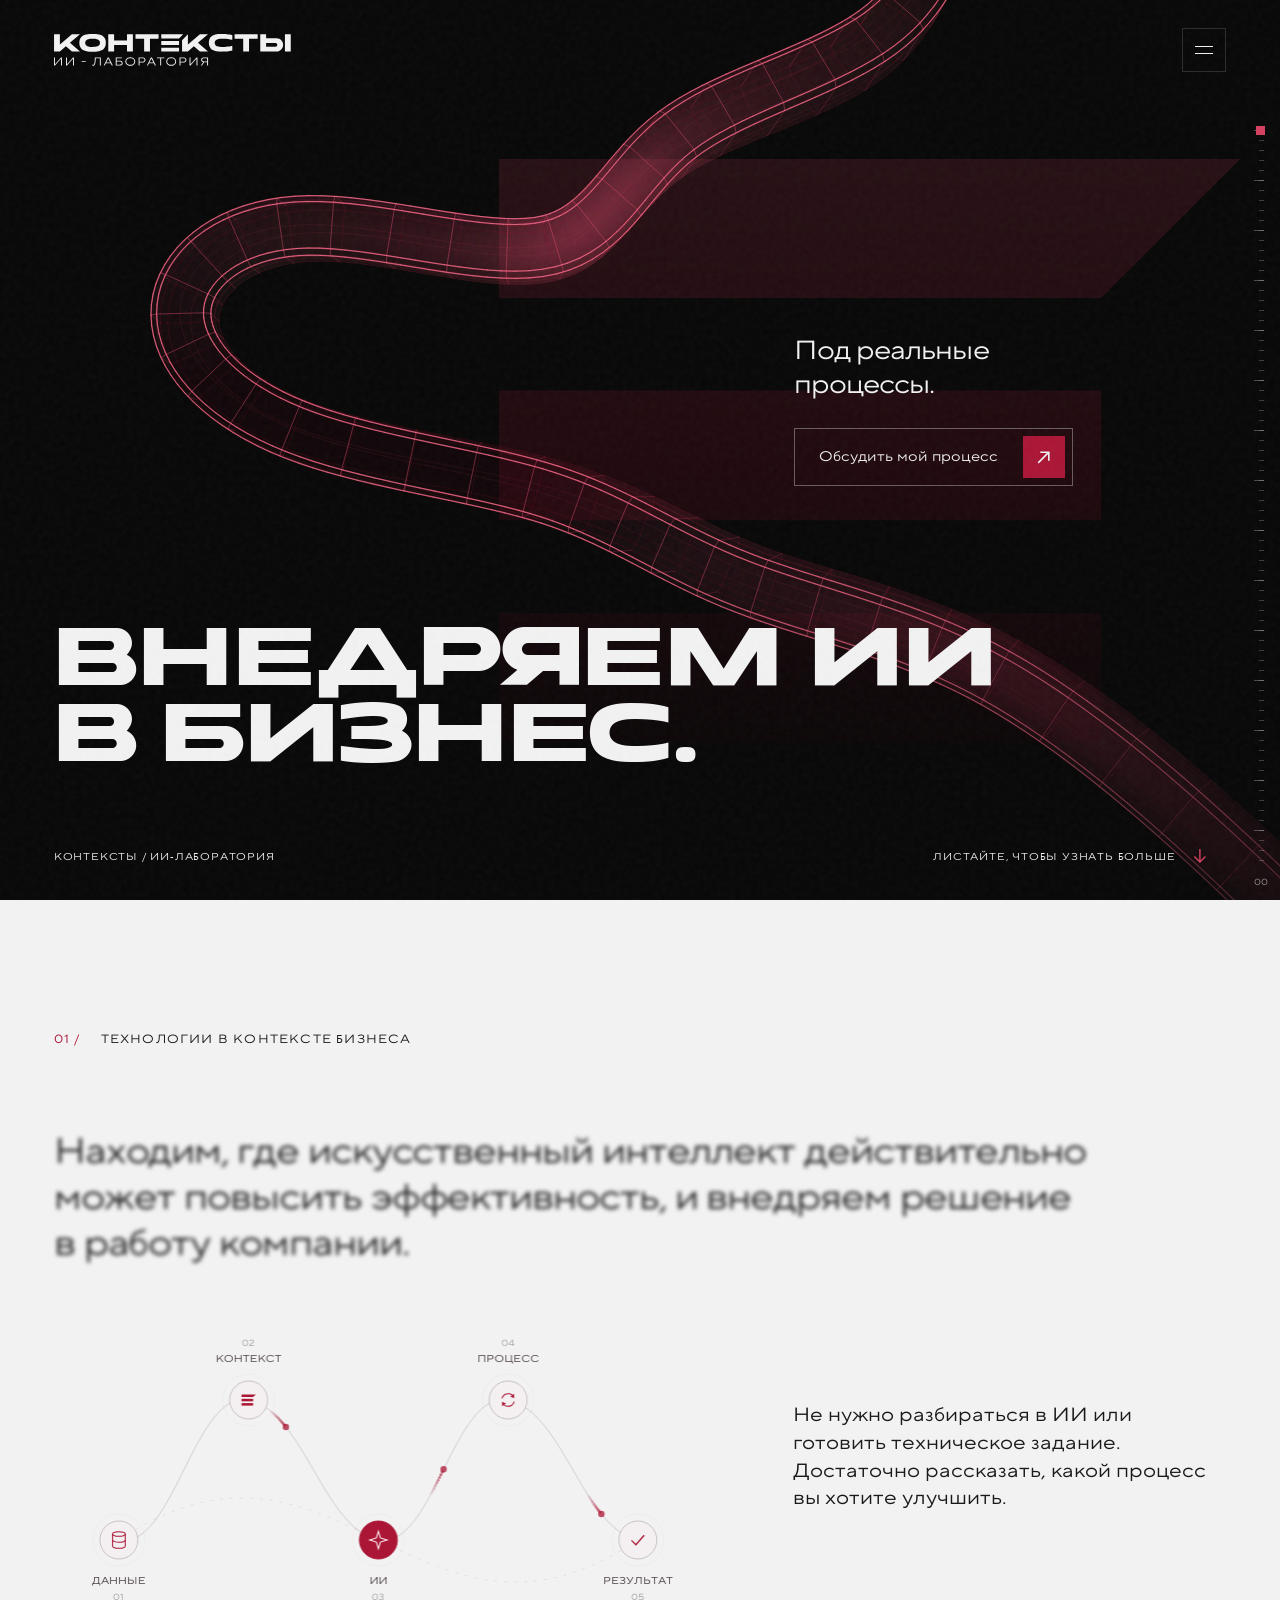
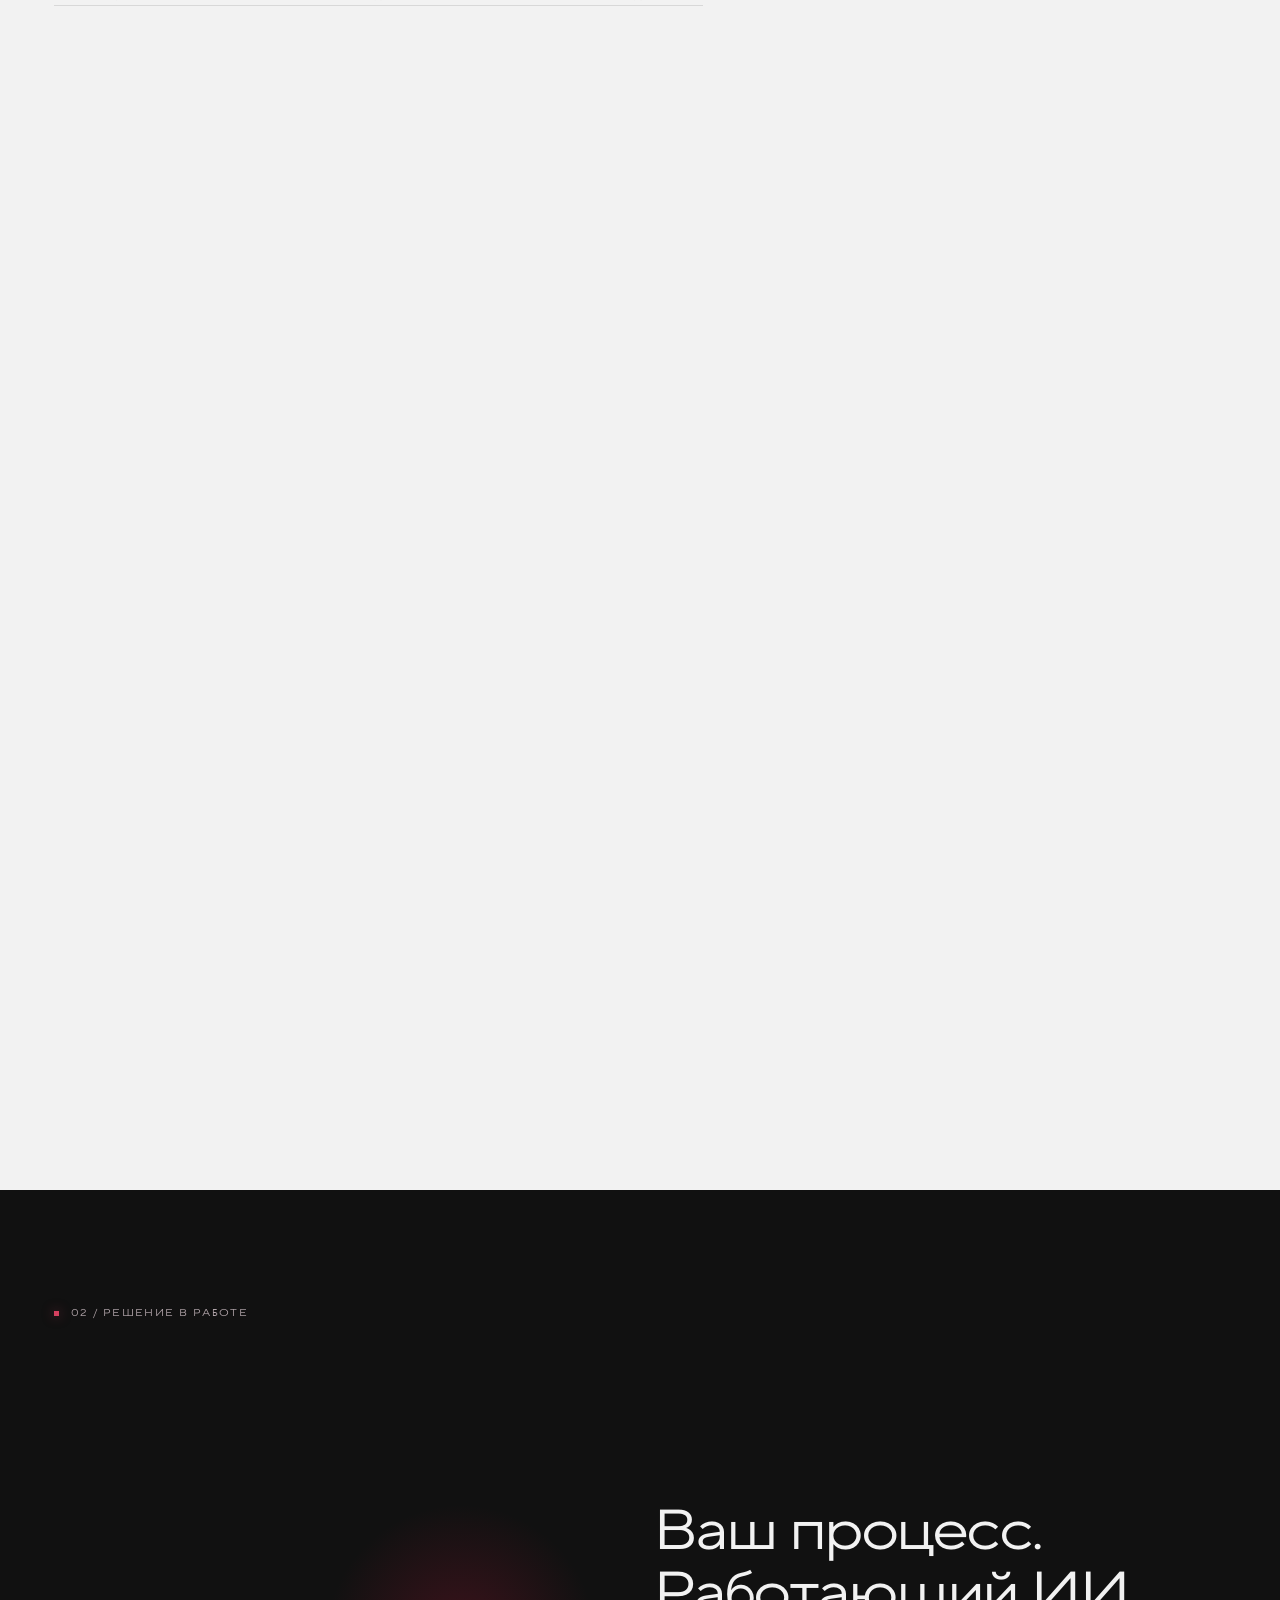
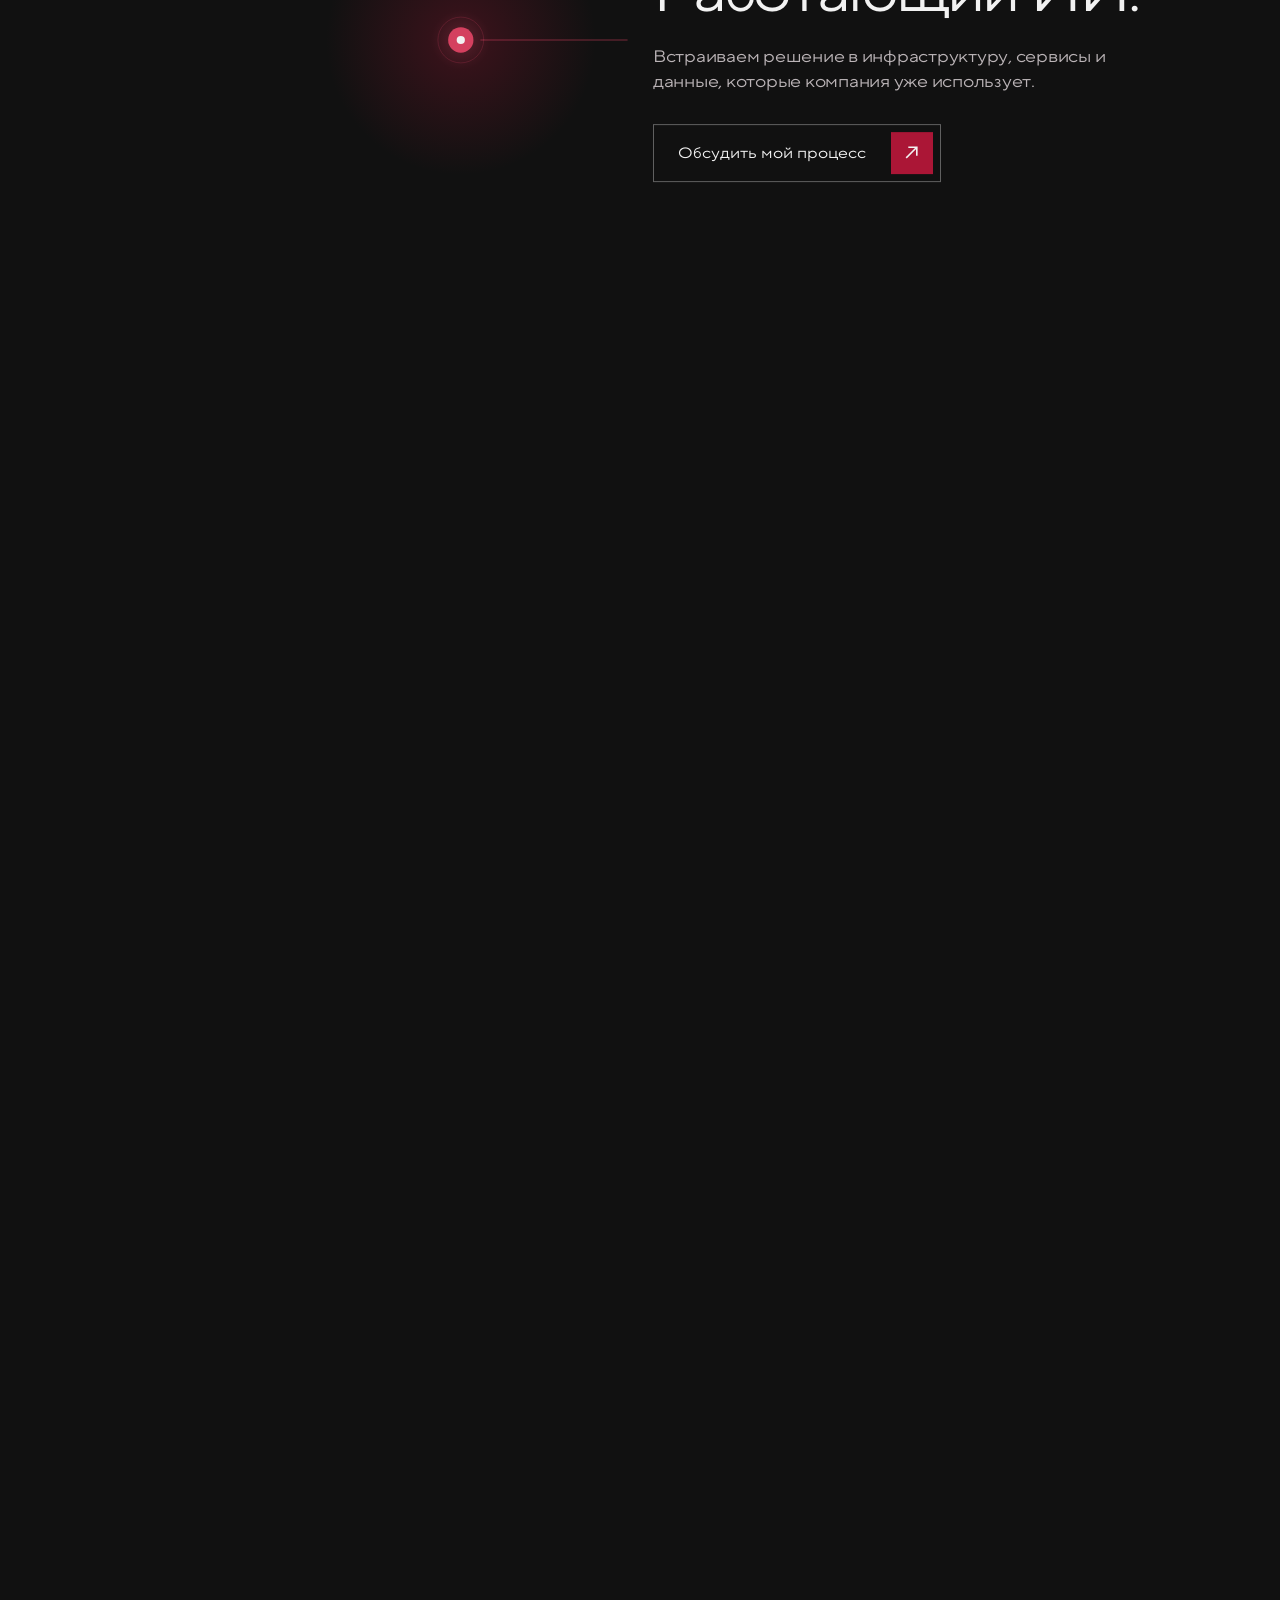
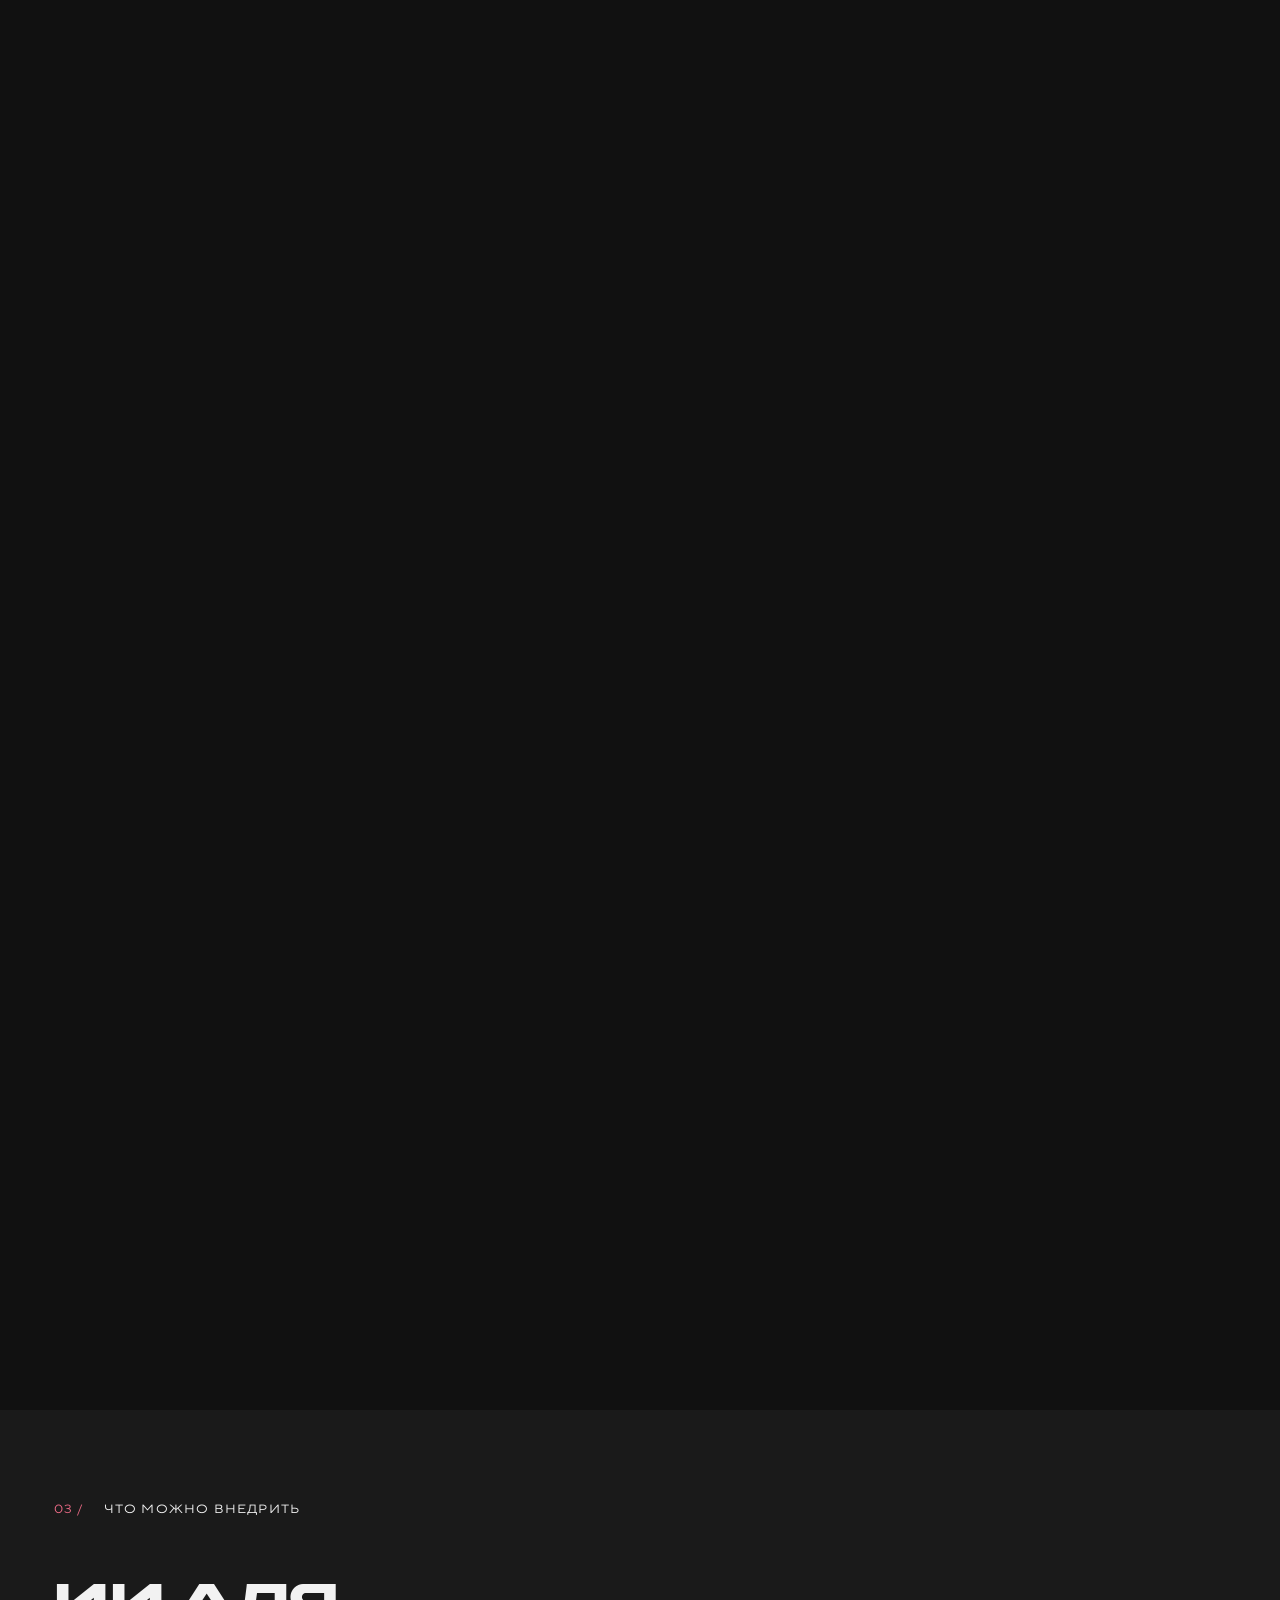
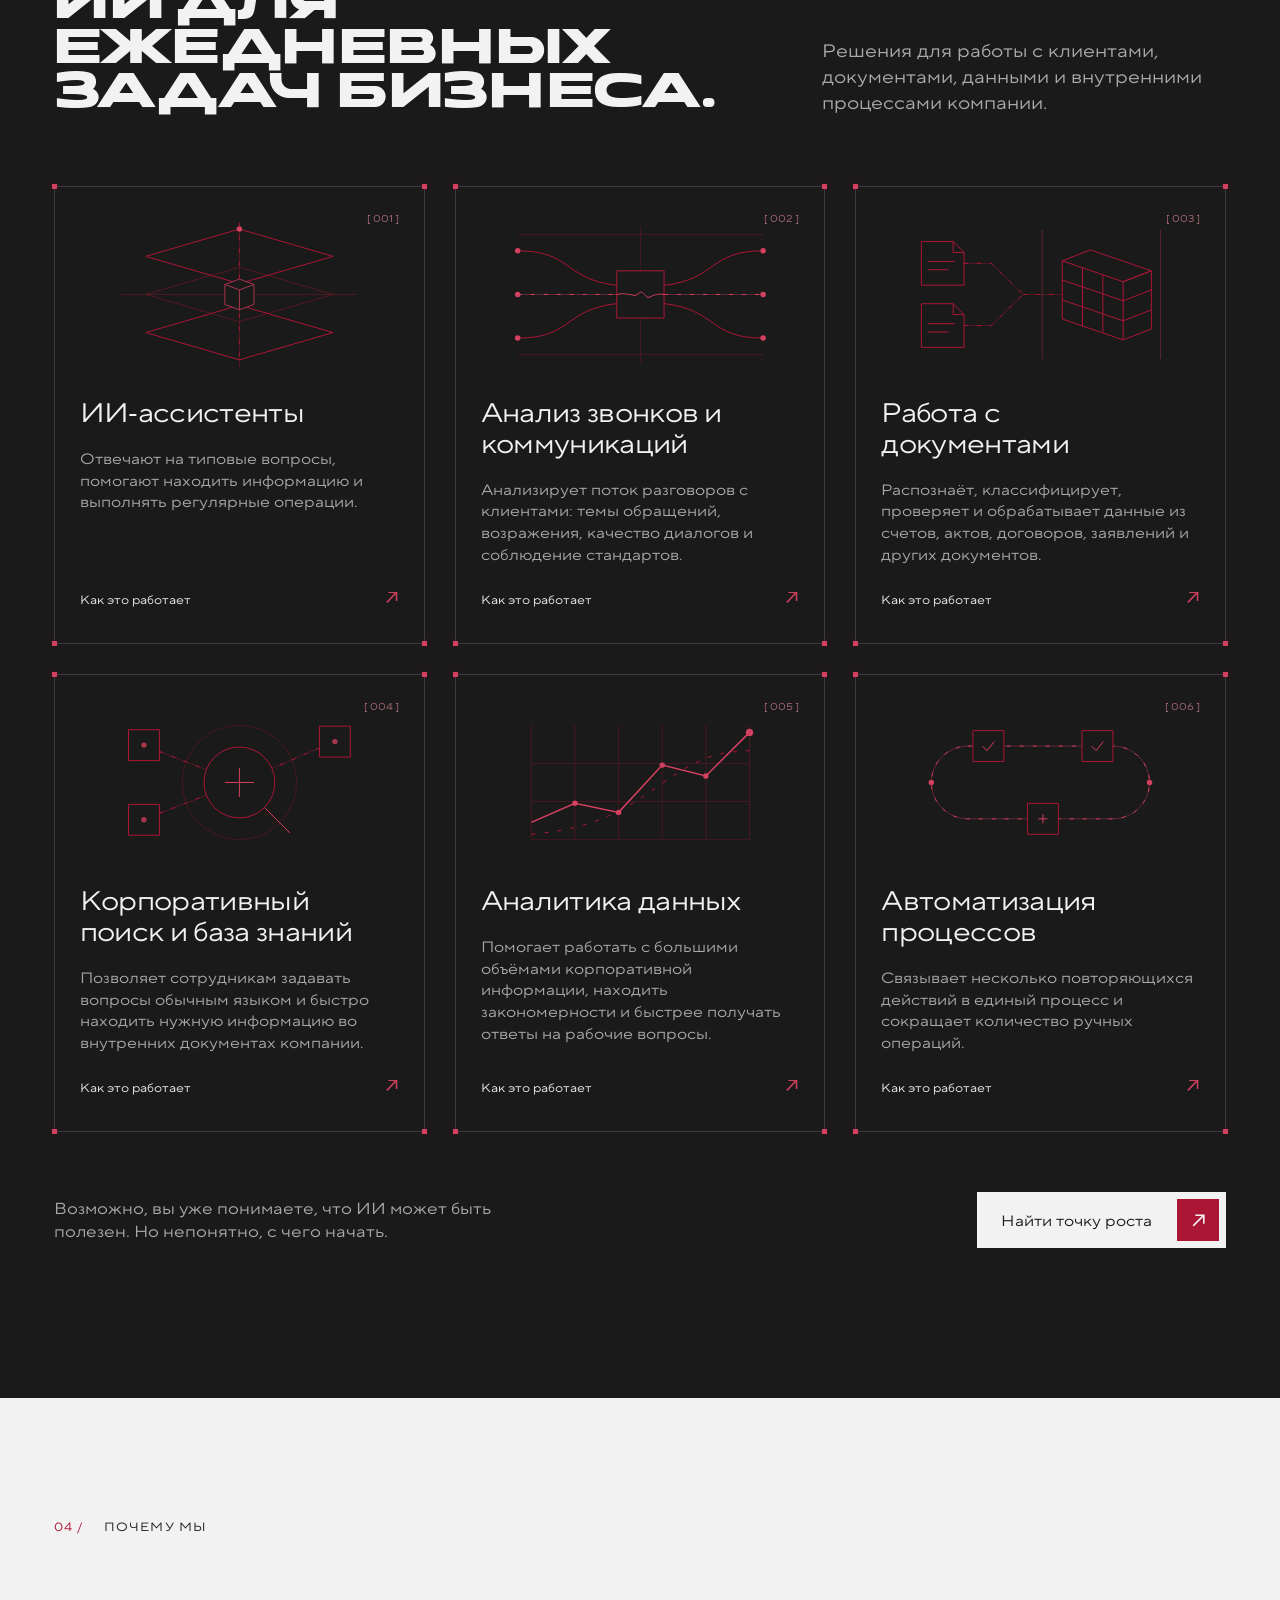
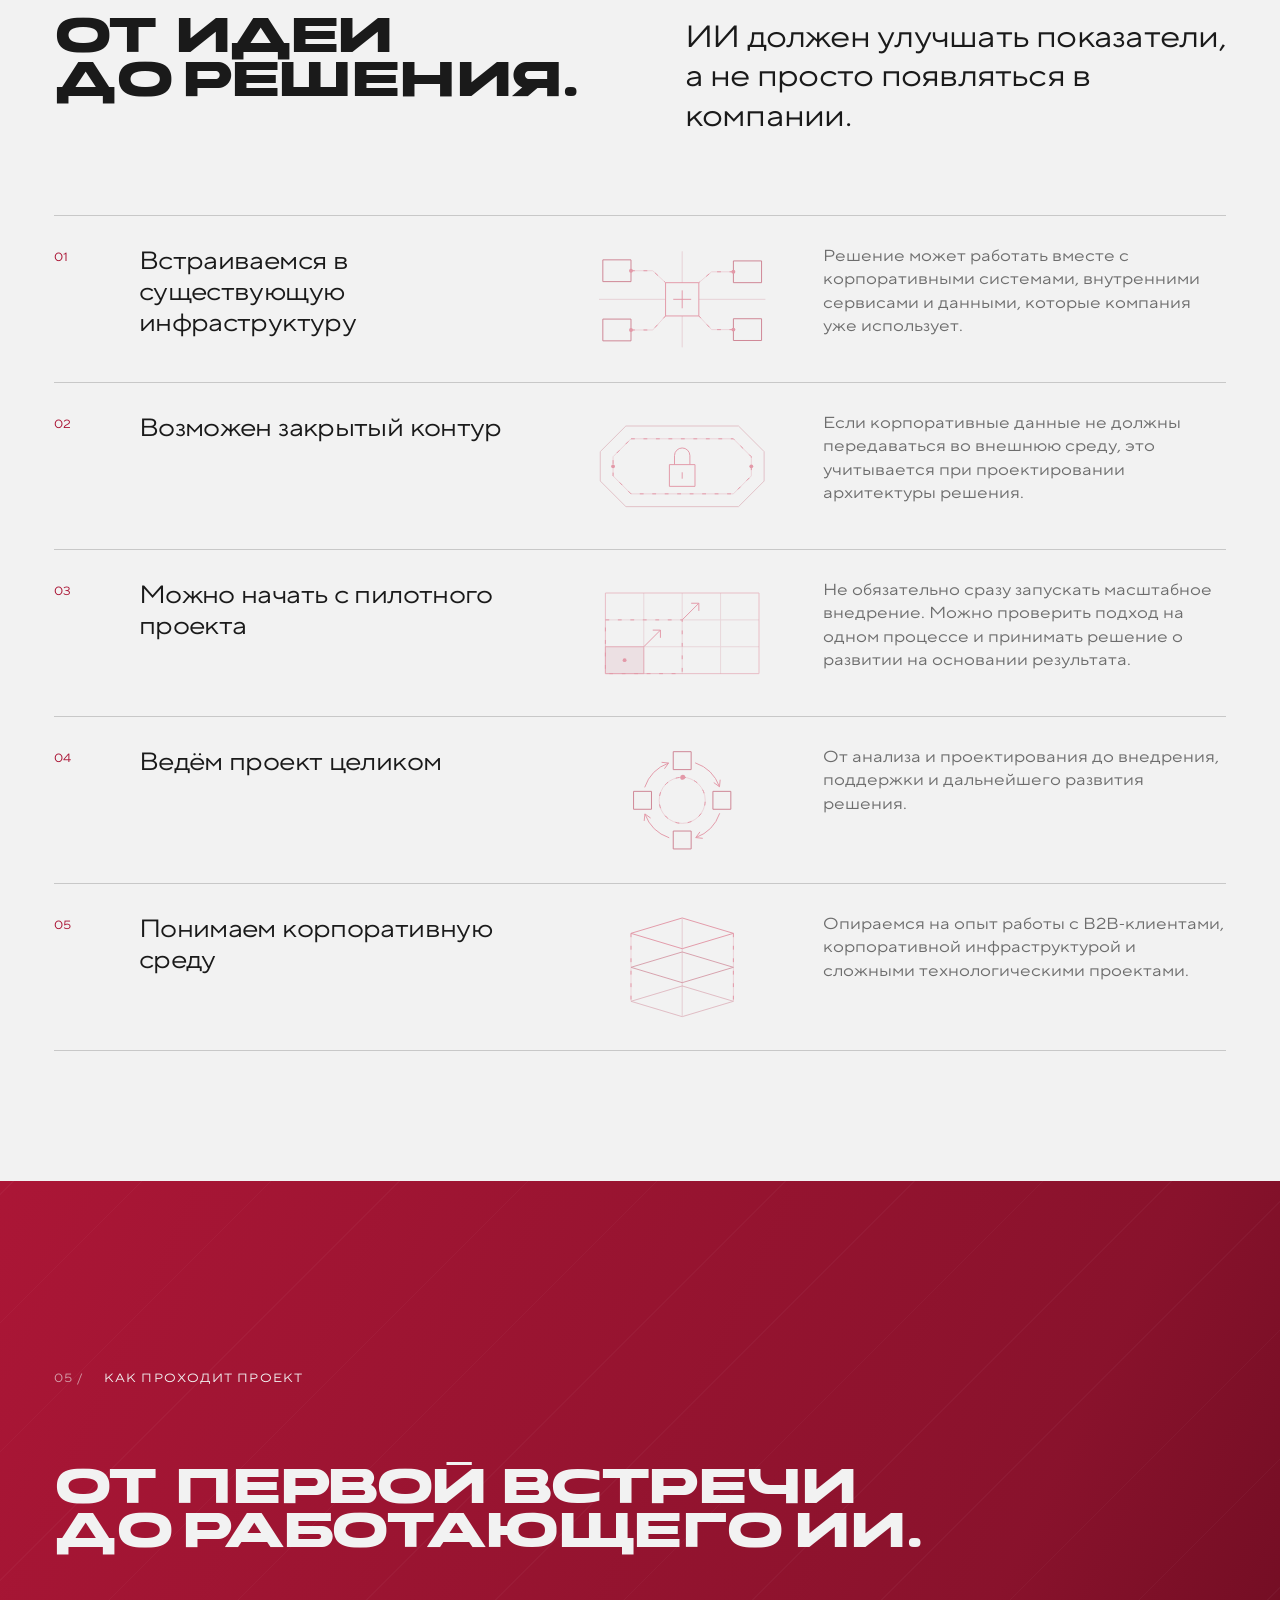
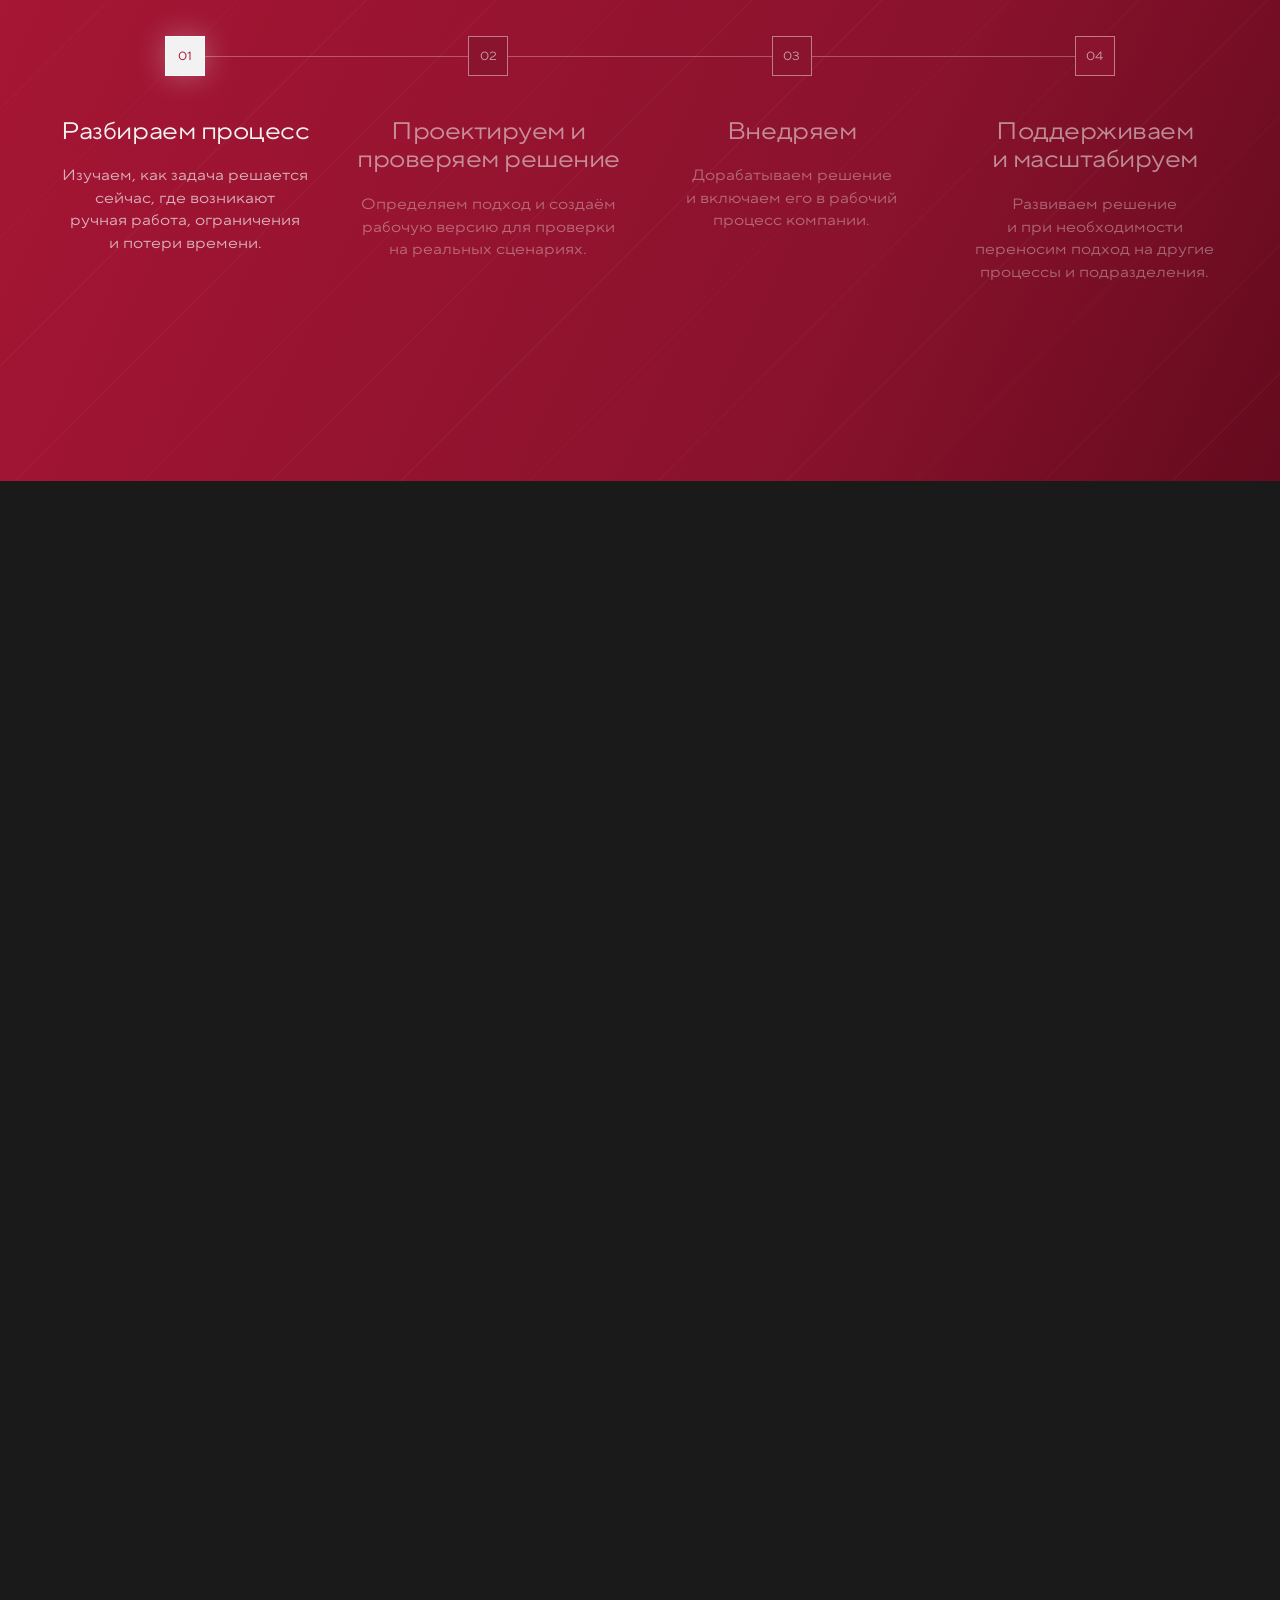
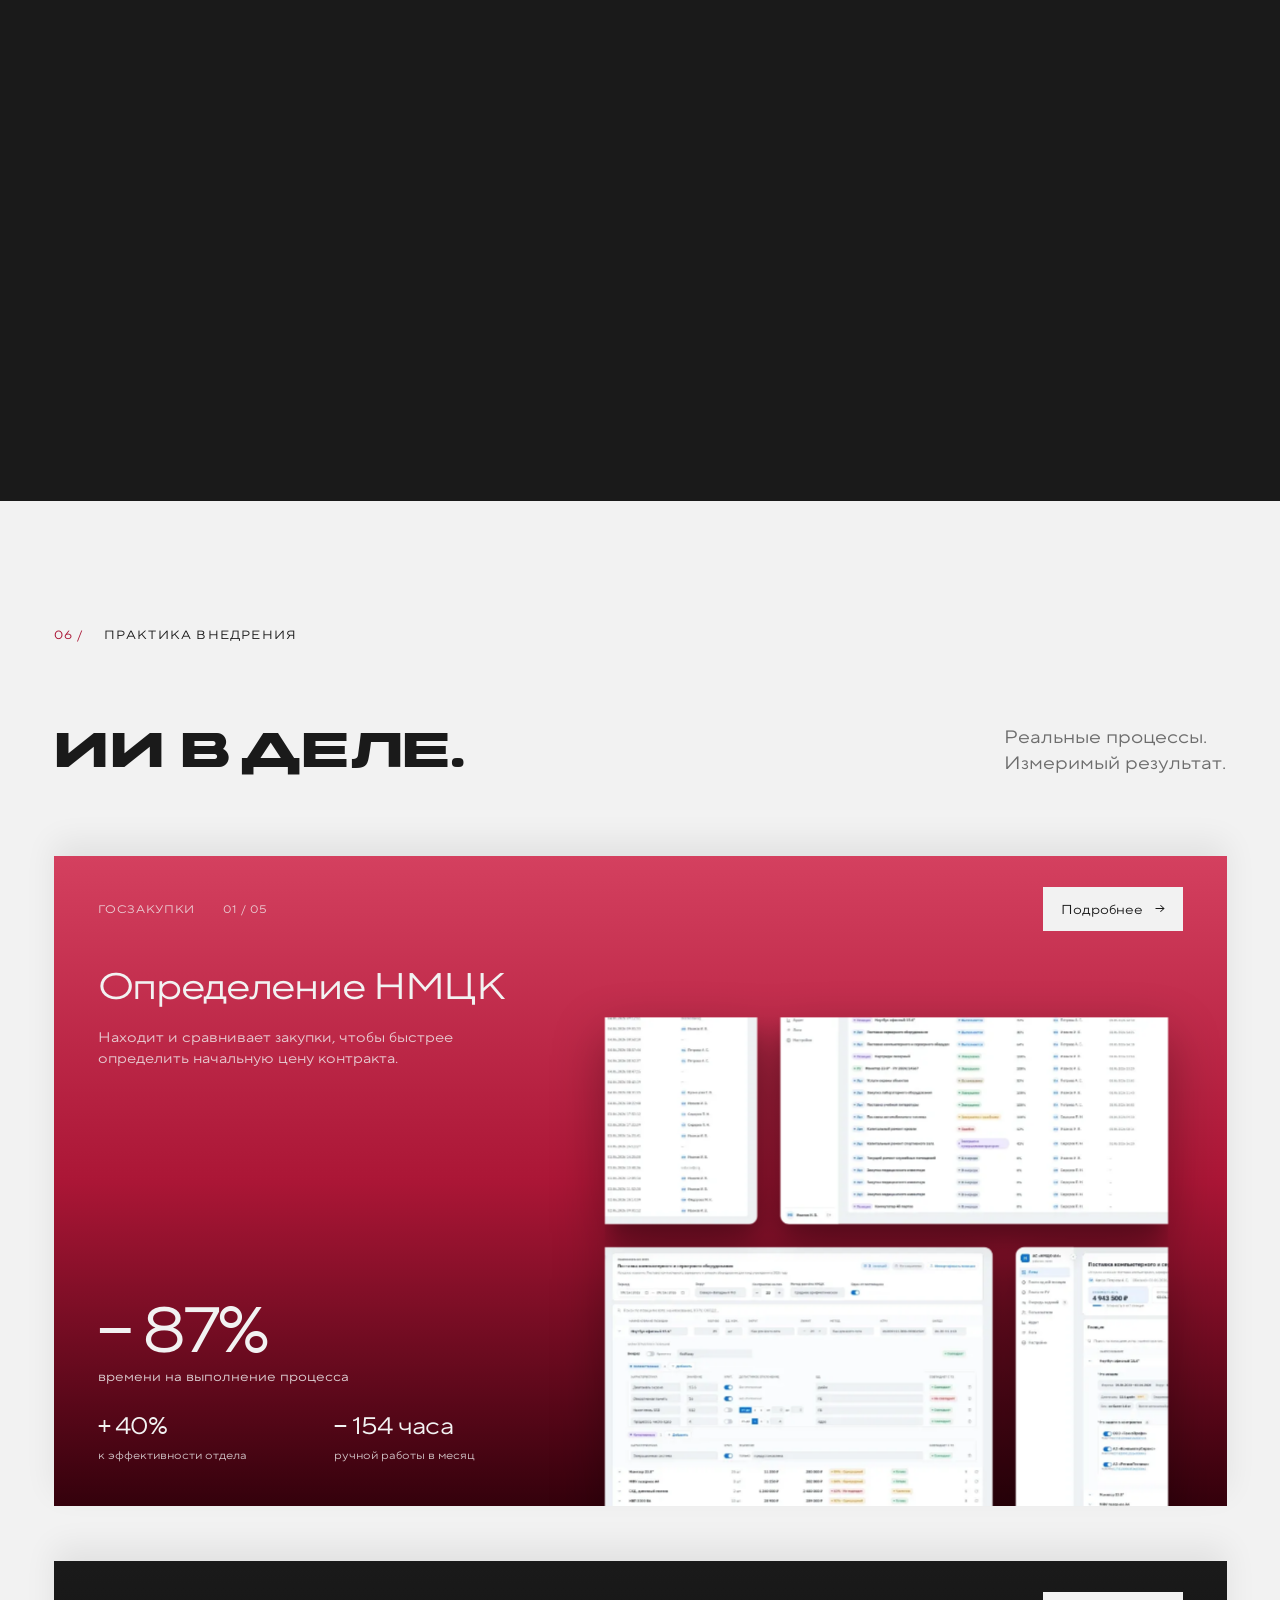
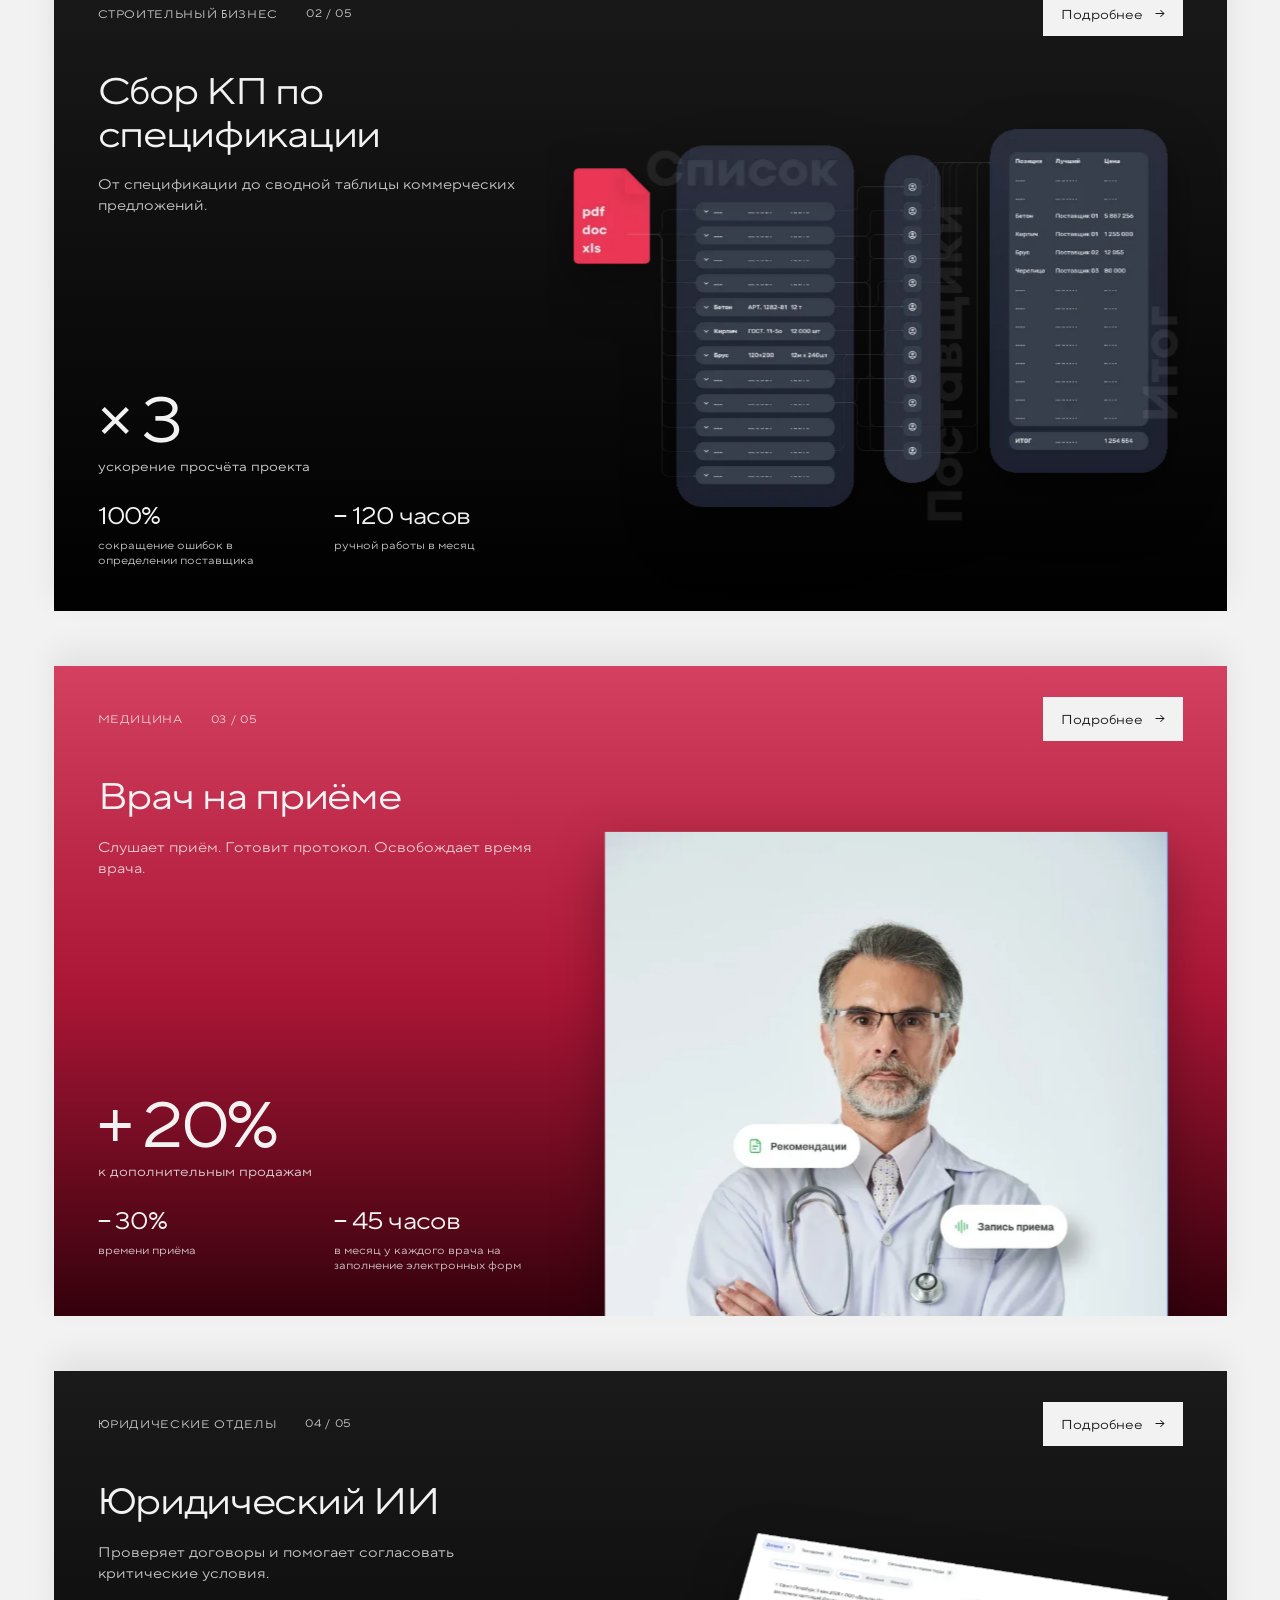
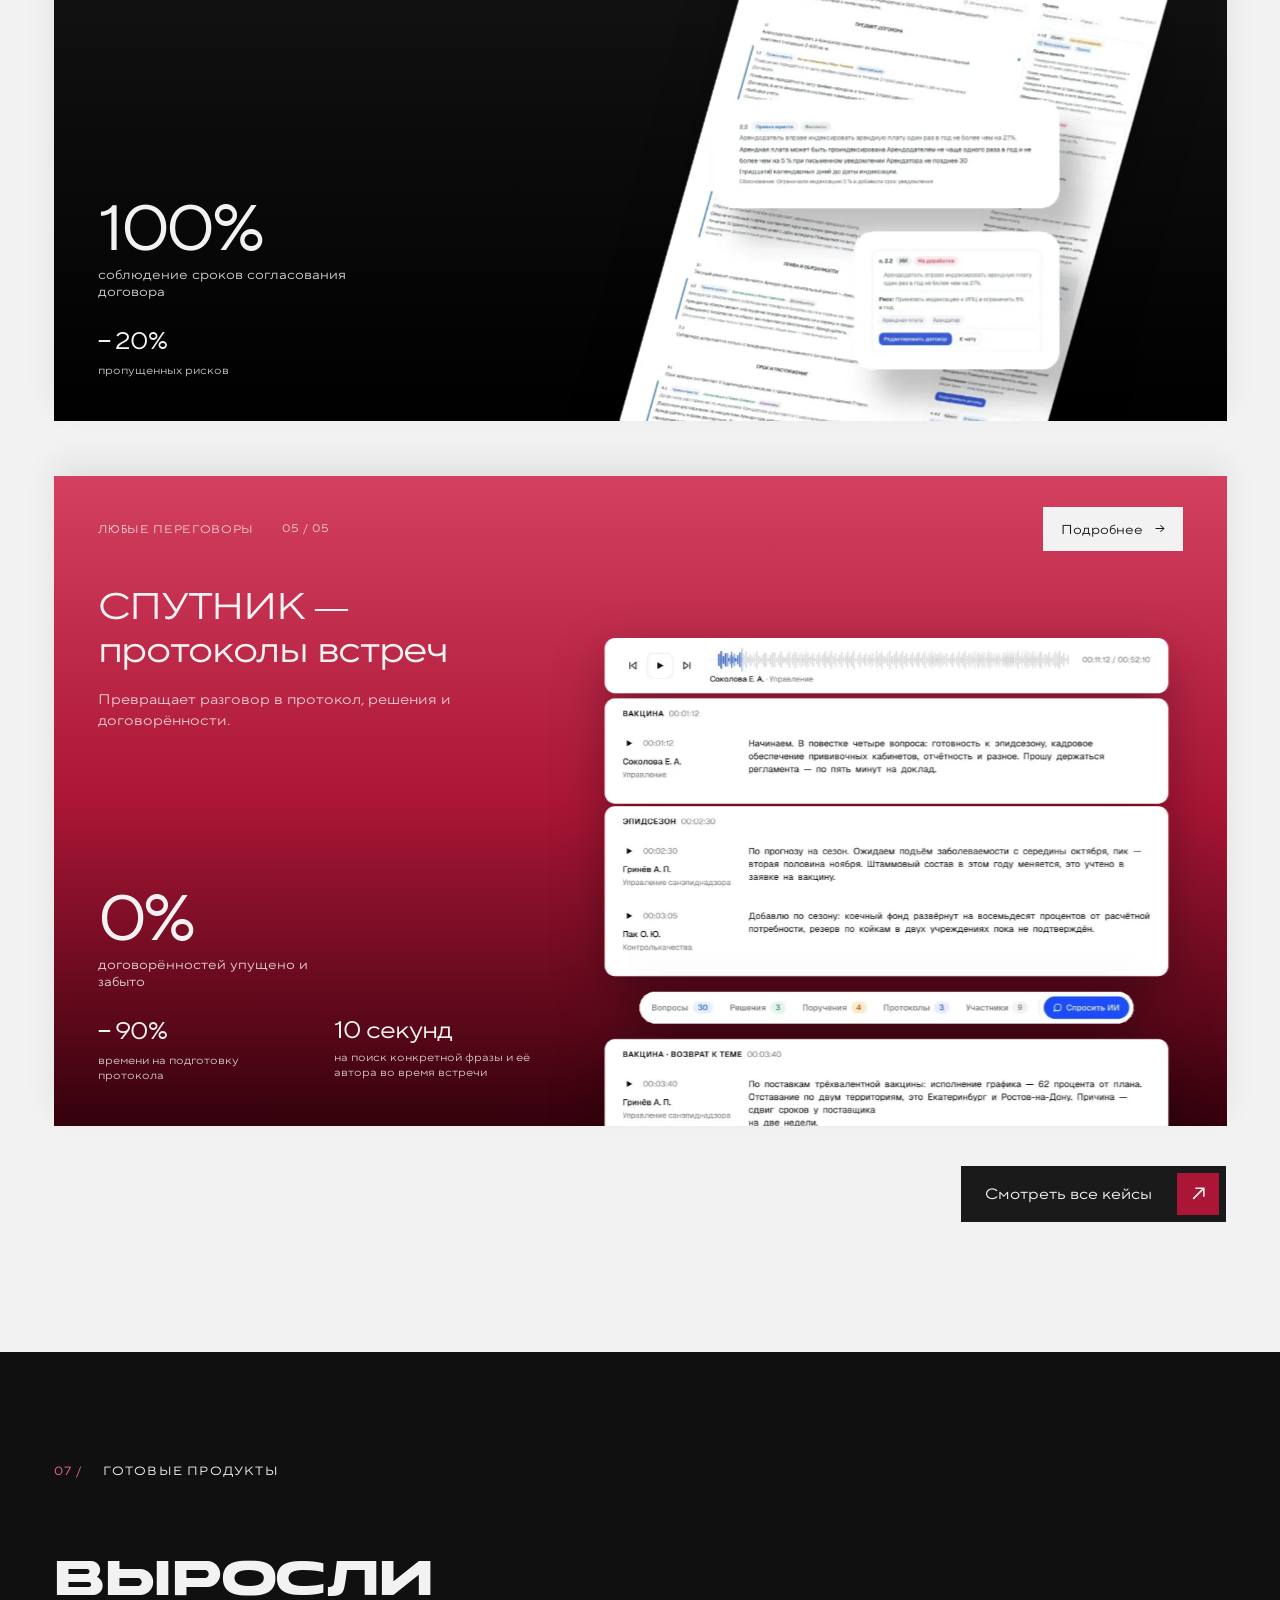
==== index.html @ 36afd548 "Publish the site Co-Authored-By: Claude Opus 5.5 <noreply@anthropic.com>" ====
<!DOCTYPE html><html lang="ru" class="ODyDCa_variable R0c7Eq_variable X606LG_variable"><head><meta charSet="utf-8"/><meta name="viewport" content="width=device-width, initial-scale=1"/><link rel="preload" href="/_next/static/media/fors-s.p.0415j2cwmaa02.woff2" as="font" crossorigin="" type="font/woff2"/><link rel="preload" href="/_next/static/media/norms_subset-s.p.2enl2txj6a--s.woff2" as="font" crossorigin="" type="font/woff2"/><link rel="preload" href="/_next/static/media/onder-s.p.0d-o0-3b6ol0z.woff2" as="font" crossorigin="" type="font/woff2"/><link rel="stylesheet" href="/_next/static/chunks/29ws40rzdf5po.css" data-precedence="next"/><link rel="stylesheet" href="/_next/static/chunks/3i0vk51ckvczi.css" data-precedence="next"/><link rel="stylesheet" href="/_next/static/chunks/00o_-ye8se5bh.css" data-precedence="next"/><link rel="preload" as="script" fetchPriority="low" href="/_next/static/chunks/1pcw6gskne7pf.js"/><script src="/_next/static/chunks/1wnov70f88xjy.js" async=""></script><script src="/_next/static/chunks/3jn_x8ihwq16e.js" async=""></script><script src="/_next/static/chunks/33om2u2l1wmz7.js" async=""></script><script src="/_next/static/chunks/turbopack-2u1d16houkiyo.js" async=""></script><script src="/_next/static/chunks/3qfy96eoyh-ek.js" async=""></script><script src="/_next/static/chunks/3kb3u0l8bttwd.js" async=""></script><script src="/_next/static/chunks/3zt_16xndew4w.js" async=""></script><script src="/_next/static/chunks/3mjuwapxfanby.js" async=""></script><script src="/_next/static/chunks/0tollpyh03uaw.js" async=""></script><meta name="next-size-adjust" content=""/><title>Контексты — ИИ-лаборатория</title><meta name="description" content="Находим, где искусственный интеллект действительно может повысить эффективность, и внедряем решение в работу компании."/><meta name="robots" content="noindex, nofollow"/><meta property="og:title" content="Контексты — ИИ-лаборатория"/><meta property="og:description" content="Находим, где искусственный интеллект действительно может повысить эффективность, и внедряем решение в работу компании."/><meta name="twitter:card" content="summary"/><meta name="twitter:title" content="Контексты — ИИ-лаборатория"/><meta name="twitter:description" content="Находим, где искусственный интеллект действительно может повысить эффективность, и внедряем решение в работу компании."/><link rel="icon" href="/images/favicon.svg"/><script>document.documentElement.classList.add('motion-ready')</script><script src="/_next/static/chunks/0cz1d0mv5g_q7.js" noModule=""></script></head><body><div hidden=""><!--$--><!--/$--></div><a class="skip" href="#about" data-skip="">Перейти к содержанию</a><div class="texture" aria-hidden="true"></div><header class="arFiJq_header" id="header"><a href="#intro" class="arFiJq_brand" aria-label="Контексты — в начало" data-focus-first=""><svg class="MSOgda_descriptor" viewBox="0 0 734.76 98.45" role="img" aria-label="Контексты — ИИ-лаборатория"><path fill="currentColor" fill-rule="evenodd" d="M49.32 27.37L80.59 54L55.55 54L36.78 38.05L18.01 54L0 54L0 0.74L18.14 0.74L18.14 32.55L55.54 0.74L80.58 0.74L49.31 27.37L49.32 27.37ZM119.67 0.19C122.91 0.13 126.18 0.17 129.47 0.33C132.75 0.48 135.92 0.87 138.97 1.46C142.01 2.06 144.87 2.96 147.54 4.14C150.21 5.32 152.52 6.94 154.49 8.99C156.46 11.03 158.01 13.57 159.15 16.6C160.28 19.63 160.83 23.28 160.8 27.55C160.83 31.71 160.28 35.28 159.15 38.28C158.01 41.28 156.46 43.79 154.49 45.83C152.52 47.86 150.2 49.48 147.54 50.72C144.87 51.94 142.01 52.87 138.97 53.52C135.92 54.15 132.75 54.56 129.47 54.72C126.18 54.89 122.91 54.94 119.67 54.88C116.46 54.94 113.2 54.88 109.9 54.72C106.6 54.56 103.42 54.15 100.38 53.52C97.34 52.88 94.49 51.95 91.84 50.72C89.19 49.49 86.87 47.86 84.89 45.83C82.9 43.8 81.35 41.28 80.23 38.28C79.11 35.28 78.55 31.71 78.55 27.55C78.55 23.4 79.11 19.63 80.23 16.6C81.35 13.57 82.9 11.03 84.89 8.99C86.88 6.94 89.19 5.33 91.84 4.14C94.49 2.96 97.34 2.07 100.38 1.46C103.43 0.86 106.61 0.48 109.9 0.33C113.21 0.18 116.47 0.14 119.67 0.19M119.67 40.42C122.37 40.42 125.07 40.26 127.78 39.94C130.5 39.61 132.94 39.01 135.12 38.1C137.3 37.18 139.08 35.89 140.46 34.21C141.84 32.53 142.56 30.31 142.62 27.55C142.62 25.77 142.3 24.2 141.65 22.88C140.99 21.54 140.13 20.4 139.03 19.44C137.94 18.49 136.66 17.71 135.16 17.1C133.68 16.5 132.09 16.01 130.4 15.65C128.7 15.28 126.93 15.03 125.1 14.9C123.27 14.77 121.46 14.68 119.67 14.66C117.88 14.66 116.07 14.73 114.24 14.89C112.41 15.04 110.65 15.29 108.96 15.66C107.28 16.02 105.7 16.51 104.21 17.11C102.73 17.72 101.43 18.5 100.33 19.45C99.22 20.41 98.35 21.55 97.71 22.89C97.08 24.22 96.75 25.78 96.71 27.56C96.78 29.39 97.12 30.97 97.78 32.31C98.43 33.66 99.3 34.82 100.39 35.77C101.49 36.71 102.77 37.5 104.23 38.1C105.71 38.71 107.29 39.18 108.98 39.51C110.68 39.84 112.43 40.08 114.26 40.21C116.07 40.35 117.88 40.42 119.66 40.42L119.67 40.42M119.67 40.46C119.74 40.46 119.75 40.46 119.74 40.44C119.72 40.42 119.7 40.42 119.67 40.42C119.64 40.42 119.62 40.42 119.62 40.44C119.62 40.46 119.64 40.46 119.67 40.46ZM226.57 0.74L244.71 0.74L244.71 54L226.57 54L226.57 34.5L186.44 34.5L186.44 54L168.31 54L168.31 0.74L186.44 0.74L186.44 20.24L226.57 20.24L226.57 0.74ZM324.48 15.01L297.75 15.01L297.75 54L279.62 54L279.62 15.01L252.89 15.01L252.89 0.74L324.48 0.74L324.48 15.01ZM446.67 27.48L477.94 54.12L452.9 54.12L434.13 38.16L415.36 54.12L397.36 54.12L397.36 19.1L415.5 0.85L415.5 32.67L452.89 0.85L477.93 0.85L446.66 27.48L446.67 27.48ZM521.64 14.51C519.85 14.51 518.05 14.57 516.23 14.71C514.41 14.85 512.65 15.09 510.98 15.44C509.29 15.79 507.72 16.27 506.26 16.87C504.78 17.48 503.49 18.26 502.39 19.19C501.28 20.13 500.4 21.28 499.76 22.63C499.1 23.97 498.76 25.56 498.73 27.38C498.8 29.41 499.21 31.14 499.99 32.56C500.76 33.99 501.78 35.18 503.05 36.13C504.32 37.09 505.78 37.84 507.42 38.38C509.05 38.92 510.75 39.34 512.51 39.61C514.26 39.88 516.02 40.06 517.78 40.13C519.54 40.2 521.18 40.24 522.69 40.24C523.39 40.24 524.38 40.24 525.69 40.22C526.99 40.2 528.49 40.16 530.16 40.07C531.85 39.97 533.66 39.85 535.61 39.71C537.57 39.56 539.57 39.35 541.62 39.09C543.66 38.83 545.69 38.5 547.71 38.09C549.73 37.68 551.61 37.2 553.37 36.65L553.37 50.83C548.28 52.31 543.09 53.35 537.79 53.94C532.48 54.53 527.11 54.78 521.65 54.68C521.13 54.68 520.64 54.68 520.18 54.7C519.71 54.72 519.21 54.72 518.7 54.72C515.61 54.72 512.52 54.59 509.43 54.33C506.34 54.08 503.38 53.59 500.57 52.88C497.75 52.17 495.12 51.19 492.68 49.93C490.24 48.66 488.12 47.03 486.31 44.99C484.51 42.97 483.1 40.51 482.09 37.63C481.08 34.74 480.57 31.34 480.57 27.4L480.57 27.35C480.57 23.38 481.09 19.95 482.12 17.06C483.15 14.17 484.57 11.7 486.37 9.68C488.17 7.65 490.31 6 492.78 4.74C495.24 3.48 497.9 2.49 500.73 1.79C503.57 1.08 506.54 0.6 509.66 0.36C512.78 0.12 515.89 0 518.98 0C522.07 0 524.91 0.05 527.77 0.14C530.63 0.23 533.48 0.41 536.3 0.68C539.11 0.96 541.93 1.34 544.75 1.86C547.56 2.38 550.45 3.06 553.38 3.9L553.38 18.13C551.84 17.64 550.2 17.22 548.48 16.86C546.74 16.49 545 16.18 543.23 15.93C541.45 15.67 539.69 15.45 537.93 15.26C536.18 15.08 534.49 14.94 532.89 14.86C529.13 14.62 525.39 14.5 521.67 14.5L521.64 14.51ZM631.99 15.01L605.27 15.01L605.27 54L587.13 54L587.13 15.01L560.41 15.01L560.41 0.74L631.99 0.74L631.99 15.01ZM690.77 13.46C693.56 13.46 696.18 13.99 698.66 15.05C701.12 16.11 703.28 17.56 705.11 19.4C706.94 21.23 708.39 23.38 709.45 25.85C710.5 28.32 711.04 30.95 711.04 33.74C711.04 36.53 710.5 39.15 709.45 41.63C708.39 44.1 706.94 46.25 705.11 48.08C703.28 49.92 701.12 51.36 698.66 52.43C696.19 53.49 693.56 54.02 690.77 54.02L640.09 54.02L640.09 0.64L658.22 0.64L658.22 13.46L690.77 13.46M687.31 39.41C688.11 39.41 688.83 39.26 689.51 38.96C690.2 38.66 690.79 38.25 691.31 37.74C691.82 37.22 692.23 36.62 692.53 35.94C692.84 35.26 692.98 34.52 692.98 33.74C692.98 32.96 692.84 32.22 692.53 31.54C692.23 30.86 691.82 30.26 691.31 29.75C690.79 29.23 690.2 28.82 689.51 28.52C688.83 28.22 688.1 28.07 687.31 28.07L658.22 28.07L658.22 39.43L687.31 39.43L687.31 39.41M734.76 0.69L734.76 53.96L716.67 53.96L716.67 0.69L734.76 0.69ZM332.83 22.08L388.02 22.08L388.02 33.96L332.83 33.96L332.83 22.08ZM332.83 0.85L400.76 0.85L388.02 13.59L332.83 13.59L332.83 0.85ZM332.83 42.45L388.02 42.45L388.02 54.34L332.83 54.34L332.83 42.45ZM2.9 98.09L0 98.09L0 72.72L2.97 72.72L2.97 93.74L3.12 93.74L21.67 72.72L24.6 72.72L24.6 98.09L21.6 98.09L21.6 77.07L21.49 77.07L2.9 98.09ZM40.08 98.09L37.18 98.09L37.18 72.72L40.15 72.72L40.15 93.74L40.3 93.74L58.85 72.72L61.78 72.72L61.78 98.09L58.78 98.09L58.78 77.07L58.67 77.07L40.08 98.09ZM98.61 86.64L85.67 86.64L85.67 84.29L98.61 84.29L98.61 86.64ZM126.69 72.72L145.17 72.72L145.17 98.09L142.2 98.09L142.2 75.37L129.55 75.37L129.36 79.75C129.14 84.59 128.71 88.36 128.06 91.06C127.41 93.77 126.51 95.68 125.36 96.79C124.22 97.9 122.74 98.45 120.93 98.45C119.98 98.45 119.14 98.29 118.39 97.99L118.39 95.31C119.01 95.57 119.79 95.7 120.71 95.7C121.89 95.7 122.86 95.25 123.62 94.33C124.38 93.41 124.99 91.79 125.45 89.48C125.91 87.16 126.23 83.92 126.4 79.76L126.69 72.73L126.69 72.72ZM157.35 98.09L154.23 98.09L166.59 72.72L170.1 72.72L182.46 98.09L179.23 98.09L175.79 91.03L160.76 91.03L157.35 98.09M168.22 75.66L161.98 88.38L174.56 88.38L168.32 75.66L168.22 75.66ZM191.52 98.09L191.52 72.72L210.73 72.72L210.73 75.37L194.5 75.37L194.5 82.94L203.63 82.94C205.64 82.94 207.34 83.27 208.74 83.92C210.14 84.57 211.2 85.47 211.91 86.6C212.63 87.73 212.98 89.04 212.98 90.51C212.98 91.98 212.62 93.26 211.91 94.4C211.2 95.55 210.14 96.44 208.74 97.1C207.34 97.75 205.64 98.07 203.63 98.07L191.53 98.07L191.52 98.09M203.62 95.52C205.61 95.52 207.16 95.04 208.3 94.11C209.44 93.17 210 91.97 210 90.52C210 89.08 209.43 87.85 208.3 86.9C207.16 85.96 205.61 85.5 203.62 85.5L194.49 85.5L194.49 95.54L203.62 95.54L203.62 95.52ZM228.7 96.72C226.36 95.55 224.53 93.98 223.23 91.99C221.93 90 221.28 87.8 221.28 85.41C221.28 83.01 221.93 80.82 223.23 78.83C224.53 76.84 226.36 75.26 228.7 74.1C231.04 72.93 233.7 72.36 236.67 72.36C239.64 72.36 242.26 72.94 244.61 74.1C246.95 75.26 248.77 76.84 250.08 78.83C251.38 80.82 252.03 83.01 252.03 85.41C252.03 87.8 251.38 89.99 250.08 91.99C248.77 93.98 246.95 95.55 244.61 96.72C242.26 97.88 239.62 98.45 236.67 98.45C233.72 98.45 231.04 97.87 228.7 96.72M243.01 94.44C244.9 93.52 246.38 92.27 247.45 90.68C248.53 89.1 249.06 87.34 249.06 85.41C249.06 83.47 248.53 81.72 247.45 80.13C246.38 78.55 244.9 77.29 243.01 76.38C241.13 75.46 239.01 75 236.67 75C234.33 75 232.21 75.46 230.31 76.38C228.42 77.29 226.93 78.55 225.86 80.13C224.78 81.72 224.24 83.47 224.24 85.41C224.24 87.34 224.78 89.1 225.86 90.68C226.93 92.27 228.42 93.52 230.31 94.44C232.21 95.35 234.33 95.81 236.67 95.81C239.01 95.81 241.13 95.35 243.01 94.44ZM262.43 98.09L262.43 72.72L274.1 72.72C276.13 72.72 277.88 73.06 279.34 73.72C280.8 74.38 281.9 75.31 282.65 76.51C283.4 77.71 283.78 79.09 283.78 80.66C283.78 82.23 283.4 83.61 282.65 84.81C281.9 86.01 280.79 86.93 279.34 87.6C277.87 88.26 276.13 88.6 274.1 88.6L265.41 88.6L265.41 98.09L262.44 98.09L262.43 98.09M274.21 85.95C276.36 85.95 277.99 85.46 279.1 84.48C280.21 83.5 280.76 82.23 280.76 80.66C280.76 79.09 280.21 77.81 279.1 76.84C277.99 75.86 276.36 75.37 274.21 75.37L265.4 75.37L265.4 85.94L274.21 85.94L274.21 85.95ZM291.28 98.09L288.16 98.09L300.52 72.72L304.04 72.72L316.39 98.09L313.17 98.09L309.73 91.03L294.69 91.03L291.28 98.09M302.15 75.66L295.92 88.38L308.49 88.38L302.26 75.66L302.15 75.66ZM332.41 98.09L329.45 98.09L329.45 75.37L319.62 75.37L319.62 72.72L342.27 72.72L342.27 75.37L332.41 75.37L332.41 98.09ZM355.71 96.72C353.37 95.55 351.55 93.98 350.24 91.99C348.94 90 348.29 87.8 348.29 85.41C348.29 83.01 348.94 80.82 350.24 78.83C351.55 76.84 353.37 75.26 355.71 74.1C358.06 72.93 360.72 72.36 363.68 72.36C366.65 72.36 369.28 72.94 371.62 74.1C373.96 75.26 375.79 76.84 377.09 78.83C378.39 80.82 379.04 83.01 379.04 85.41C379.04 87.8 378.39 89.99 377.09 91.99C375.79 93.98 373.96 95.55 371.62 96.72C369.28 97.88 366.63 98.45 363.68 98.45C360.73 98.45 358.06 97.87 355.71 96.72M370.03 94.44C371.91 93.52 373.39 92.27 374.46 90.68C375.54 89.1 376.08 87.34 376.08 85.41C376.08 83.47 375.54 81.72 374.46 80.13C373.39 78.55 371.91 77.29 370.03 76.38C368.14 75.46 366.03 75 363.68 75C361.34 75 359.22 75.46 357.32 76.38C355.43 77.29 353.94 78.55 352.87 80.13C351.79 81.72 351.26 83.47 351.26 85.41C351.26 87.34 351.79 89.1 352.87 90.68C353.94 92.27 355.43 93.52 357.32 94.44C359.22 95.35 361.34 95.81 363.68 95.81C366.03 95.81 368.14 95.35 370.03 94.44ZM389.45 98.09L389.45 72.72L401.12 72.72C403.14 72.72 404.89 73.06 406.35 73.72C407.81 74.38 408.91 75.31 409.66 76.51C410.41 77.71 410.79 79.09 410.79 80.66C410.79 82.23 410.41 83.61 409.66 84.81C408.91 86.01 407.8 86.93 406.35 87.6C404.89 88.26 403.14 88.6 401.12 88.6L392.42 88.6L392.42 98.09L389.45 98.09L389.45 98.09M401.22 85.95C403.37 85.95 405 85.46 406.11 84.48C407.22 83.5 407.77 82.23 407.77 80.66C407.77 79.09 407.22 77.81 406.11 76.84C405 75.86 403.37 75.37 401.22 75.37L392.41 75.37L392.41 85.94L401.22 85.94L401.22 85.95ZM423.44 98.09L420.55 98.09L420.55 72.72L423.52 72.72L423.52 93.74L423.66 93.74L442.21 72.72L445.15 72.72L445.15 98.09L442.14 98.09L442.14 77.07L442.04 77.07L423.44 98.09ZM478.09 72.72L478.09 98.09L475.09 98.09L475.09 88.01L465.85 88.01L459.11 98.09L455.63 98.09L462.62 87.62C460.71 87.11 459.24 86.22 458.2 84.94C457.16 83.66 456.64 82.14 456.64 80.38C456.64 78.88 457.01 77.56 457.74 76.41C458.48 75.26 459.56 74.36 460.98 73.71C462.41 73.06 464.11 72.73 466.09 72.73L478.09 72.73L478.09 72.72M475.09 85.41L475.09 75.37L466.1 75.37C464 75.37 462.39 75.82 461.28 76.74C460.17 77.66 459.62 78.86 459.62 80.36C459.62 81.86 460.17 83.07 461.28 84C462.39 84.93 464.01 85.39 466.1 85.39L475.09 85.39L475.09 85.41Z"></path></svg></a><div class="arFiJq_headerActions"><button type="button" data-contact="" data-header-cta="" class="_8cr-Ka_button _8cr-Ka_paper arFiJq_headerCta"><span>Обсудить мой процесс</span><span class="_8cr-Ka_arrow" aria-hidden="true" data-arrow=""><svg viewBox="0 0 16 16" fill="none"><path d="M3 13 13 3M5 3h8v8" stroke="currentColor" stroke-width="1.5"></path></svg></span></button><button type="button" class="arFiJq_menuToggle" aria-expanded="false" aria-controls="menu" aria-label="Открыть меню" data-menu-toggle=""><span></span><span></span></button></div></header><aside class="Ocy1GW_rail" id="rail" tabindex="0" role="slider" aria-label="Прокрутка страницы" aria-valuemin="0" aria-valuemax="100" aria-valuenow="0" aria-orientation="vertical"><span class="Ocy1GW_railThumb" data-rail-thumb=""></span><span class="Ocy1GW_railLabel" data-rail-label="">Начало</span><span class="Ocy1GW_railCount" data-rail-count="">00</span></aside><div id="menu" class="_9dg8zq_menuOverlay" inert="" aria-hidden="true"><nav aria-label="Разделы страницы"><a href="#solutions">Решения</a><a href="#approach">Подход</a><a href="#process">Процесс</a><a href="#cases">Кейсы</a><a href="#products">Готовые продукты</a><a href="#faq">Вопросы</a><button type="button" data-contact="">Контакты</button></nav><div class="_9dg8zq_menuFooter"><a href="tel:+78120000000">+7 812 000-00-00</a><a href="mailto:hello@example.com">hello@example.com</a><span>Санкт-Петербург</span></div></div><main id="main"><div class="PgAKtG_introStack" data-intro-stack=""><section id="intro" class="PgAKtG_hero dark" data-chapter="Начало" data-hero=""><div class="PgAKtG_heroFallback" aria-hidden="true"></div><svg class="PgAKtG_heroSign" viewBox="0 0 110 89" aria-hidden="true"><defs><linearGradient id="brand-sign-fill" x1="0" y1="0" x2="0" y2="1"><stop offset="0" stop-color="#D4405F"></stop><stop offset=".5" stop-color="#AB1636"></stop><stop offset="1" stop-color="#34010C"></stop></linearGradient></defs><path fill="url(#brand-sign-fill)" d="M0 35.69h89.23v19.22H0ZM0 1.37h109.82L89.23 21.97H0ZM0 68.64h89.23v19.22H0Z"></path></svg><canvas id="hero-canvas" aria-hidden="true"></canvas><div class="PgAKtG_heroLead"><p class="word-motion" data-words=""><span><span><span class="motion-word" style="--word:0">Под</span> </span><span><span class="motion-word" style="--word:1">реальные</span></span><br/></span><span><span><span class="motion-word" style="--word:2">процессы.</span></span></span></p><button type="button" data-contact="" data-hero-cta="" class="_8cr-Ka_button _8cr-Ka_outline PgAKtG_pill"><span>Обсудить мой процесс</span><span class="_8cr-Ka_arrow" aria-hidden="true" data-arrow=""><svg viewBox="0 0 16 16" fill="none"><path d="M3 13 13 3M5 3h8v8" stroke="currentColor" stroke-width="1.5"></path></svg></span></button></div><h1 class="display has-line-motion PgAKtG_heroTitle" data-display=""><span class="motion-line" style="display:block;white-space:nowrap"><span class="motion-line-inner" style="--line:0">ВНЕДРЯЕМ ИИ</span></span><span class="motion-line" style="display:block;white-space:nowrap"><span class="motion-line-inner" style="--line:1">В БИЗНЕС.</span></span></h1><div class="PgAKtG_heroFoot"><span>Контексты / ИИ-лаборатория</span><a class="PgAKtG_scrollCue" href="#about">Листайте, чтобы узнать больше<!-- --> <span aria-hidden="true">↓</span></a></div></section><div class="OtWT4W_aboutTrack" data-about-track=""><section id="about" class="OtWT4W_about light shell" data-chapter="О нас"><div class="section-top"><p class="mL1_uW_label" data-label=""><span class="mL1_uW_index" data-label-index="">01<!-- --> /</span>Технологии в контексте бизнеса</p></div><h2 class="OtWT4W_aboutStatement body-large" id="read-statement"><span><span class="OtWT4W_readWord" data-read-word="">Находим,</span> </span><span><span class="OtWT4W_readWord" data-read-word="">где</span> </span><span><span class="OtWT4W_readWord" data-read-word="">искусственный</span> </span><span><span class="OtWT4W_readWord" data-read-word="">интеллект</span> </span><span><span class="OtWT4W_readWord" data-read-word="">действительно</span> </span><span><span class="OtWT4W_readWord" data-read-word="">может</span> </span><span><span class="OtWT4W_readWord" data-read-word="">повысить</span> </span><span><span class="OtWT4W_readWord" data-read-word="">эффективность,</span> </span><span><span class="OtWT4W_readWord" data-read-word="">и</span> </span><span><span class="OtWT4W_readWord" data-read-word="">внедряем</span> </span><span><span class="OtWT4W_readWord" data-read-word="">решение</span> </span><span><span class="OtWT4W_readWord" data-read-word="">в</span> </span><span><span class="OtWT4W_readWord" data-read-word="">работу</span> </span><span><span class="OtWT4W_readWord" data-read-word="">компании.</span></span></h2><div class="OtWT4W_aboutBottom"><div class="OtWT4W_flowWrap"><canvas id="flow-canvas" aria-hidden="true"></canvas></div><div class="OtWT4W_aboutNote reveal"><p class="word-motion" data-words=""><span><span><span class="motion-word" style="--word:0">Не</span> </span><span><span class="motion-word" style="--word:1">нужно</span> </span><span><span class="motion-word" style="--word:2">разбираться</span> </span><span><span class="motion-word" style="--word:3">в</span> </span><span><span class="motion-word" style="--word:4">ИИ</span> </span><span><span class="motion-word" style="--word:5">или</span> </span><span><span class="motion-word" style="--word:6">готовить</span> </span><span><span class="motion-word" style="--word:7">техническое</span> </span><span><span class="motion-word" style="--word:8">задание.</span> </span><span><span class="motion-word" style="--word:9">Достаточно</span> </span><span><span class="motion-word" style="--word:10">рассказать,</span> </span><span><span class="motion-word" style="--word:11">какой</span> </span><span><span class="motion-word" style="--word:12">процесс</span> </span><span><span class="motion-word" style="--word:13">вы</span> </span><span><span class="motion-word" style="--word:14">хотите</span> </span><span><span class="motion-word" style="--word:15">улучшить.</span></span></span></p></div></div></section></div></div><section id="motion-story" class="_uXhOW_motionStory dark" data-chapter="Из данных в решение" aria-labelledby="story-title"><div class="_uXhOW_storyStage" data-story-stage=""><canvas id="story-canvas" aria-hidden="true"></canvas><div class="_uXhOW_storyCaption"><p><span>Данные. Знания. Команда. Процесс.<br/></span><span>Соединяем их в работающий контекст.</span></p></div><div class="_uXhOW_storyResult" data-story-result=""><h2 id="story-title"><span>Ваш процесс.<br/></span><span>Работающий ИИ.</span></h2><p>Встраиваем решение в инфраструктуру, сервисы и данные, которые компания уже использует.</p><button type="button" data-contact="" class="_8cr-Ka_button _8cr-Ka_outline _uXhOW_pill"><span>Обсудить мой процесс</span><span class="_8cr-Ka_arrow" aria-hidden="true" data-arrow=""><svg viewBox="0 0 16 16" fill="none"><path d="M3 13 13 3M5 3h8v8" stroke="currentColor" stroke-width="1.5"></path></svg></span></button></div><div class="_uXhOW_storyPhase" aria-hidden="true" data-story-phase="">02 / РАЗНЫЕ ИСТОЧНИКИ</div></div></section><section id="solutions" class="wRp7LG_services dark shell" data-chapter="Решения"><div class="section-top"><p class="mL1_uW_label" data-label=""><span class="mL1_uW_index" data-label-index="">03<!-- --> /</span>Что можно внедрить</p></div><div class="wRp7LG_servicesHeader"><h2 class="display has-line-motion section-title reveal" data-display=""><span class="motion-line" style="display:block;white-space:nowrap"><span class="motion-line-inner" style="--line:0">ИИ ДЛЯ</span></span><span class="motion-line" style="display:block;white-space:nowrap"><span class="motion-line-inner" style="--line:1">ЕЖЕДНЕВНЫХ</span></span><span class="motion-line" style="display:block;white-space:nowrap"><span class="motion-line-inner" style="--line:2">ЗАДАЧ БИЗНЕСА.</span></span></h2><p class="reveal word-motion" data-words=""><span><span><span class="motion-word" style="--word:0">Решения</span> </span><span><span class="motion-word" style="--word:1">для</span> </span><span><span class="motion-word" style="--word:2">работы</span> </span><span><span class="motion-word" style="--word:3">с</span> </span><span><span class="motion-word" style="--word:4">клиентами,</span> </span><span><span class="motion-word" style="--word:5">документами,</span> </span><span><span class="motion-word" style="--word:6">данными</span> </span><span><span class="motion-word" style="--word:7">и</span> </span><span><span class="motion-word" style="--word:8">внутренними</span> </span><span><span class="motion-word" style="--word:9">процессами</span> </span><span><span class="motion-word" style="--word:10">компании.</span></span></span></p></div><div class="wRp7LG_serviceGrid"><article class="wRp7LG_serviceCard  reveal" style="--i:0"><i class="wRp7LG_corner" aria-hidden="true"></i><span class="wRp7LG_serviceNumber">[ 00<!-- -->1<!-- --> ]</span><div class="wRp7LG_serviceArt"><svg viewBox="0 0 300 165" fill="none" aria-hidden="true" data-art="assistants"><g stroke="#AB1636" stroke-width="1"><path opacity=".35" d="M20 83H280"></path><path opacity=".4" stroke="#AB1636" d="M150 4V162"></path><path class="wRp7LG_signal" stroke="#AB1636" d="M150 4V162"></path><path opacity=".4" d="M150 53 253 83 150 113 47 83 150 53Z"></path><g data-part="plate-top"><path d="M150 11 253 41 150 71 47 41 150 11Z"></path><circle cx="150" cy="11" r="3" fill="#D4405F" stroke="none"></circle></g><g data-part="plate-bottom"><path d="M150 95 253 125 150 155 47 125 150 95Z"></path></g><circle cx="150" r="3" fill="#D4405F" stroke="none" opacity="0" data-part="query-top"></circle><circle cx="150" r="3" fill="#D4405F" stroke="none" opacity="0" data-part="query-bottom"></circle><path fill="#1A1A1A" stroke="none" d="m134 72 16-6 16 6v22l-16 6-16-6V72Z"></path><path stroke="#D4405F" data-part="cube" d="m134 72 16-6 16 6v22l-16 6-16-6V72Zm0 0 16 6 16-6m-16 6v22"></path></g></svg></div><div class="wRp7LG_serviceBody"><h3>ИИ-ассистенты</h3><p>Отвечают на типовые вопросы, помогают находить информацию и выполнять регулярные операции.</p></div><button type="button" class="wRp7LG_serviceToggle" aria-expanded="false" aria-label="Подробнее: ИИ-ассистенты" data-service-toggle="0">Как это работает<!-- --> <span aria-hidden="true">↗</span></button></article><article class="wRp7LG_serviceCard  reveal" style="--i:1"><i class="wRp7LG_corner" aria-hidden="true"></i><span class="wRp7LG_serviceNumber">[ 00<!-- -->2<!-- --> ]</span><div class="wRp7LG_serviceArt"><svg viewBox="0 0 300 165" fill="none" aria-hidden="true" data-art="calls"><g stroke="#AB1636" stroke-width="1"><path opacity=".3" d="M15 17H285M15 149H285M150 8V57M150 109V158"></path><path d="M15 35C75 35 65 66 124 73" data-part="stream-0"></path><path d="M15 131C75 131 65 100 124 93" data-part="stream-1"></path><path d="M176 73C235 66 225 35 285 35" data-part="stream-2"></path><path d="M176 93C235 100 225 131 285 131" data-part="stream-3"></path><path opacity=".4" stroke="#D4405F" d="M15 83H124M176 83H285"></path><path class="wRp7LG_signal" stroke="#D4405F" d="M15 83H124M176 83H285"></path><rect x="124" y="57" width="52" height="52"></rect><path stroke="#D4405F" data-part="wave" d="M124 83H142l5-10 6 21 5-11H176"></path><g fill="#D4405F" stroke="none"><circle cx="15" cy="35" r="3"></circle><circle cx="15" cy="83" r="3"></circle><circle cx="15" cy="131" r="3"></circle><circle cx="285" cy="35" r="3"></circle><circle cx="285" cy="83" r="3"></circle><circle cx="285" cy="131" r="3"></circle></g><circle cx="150" r="2.5" fill="#D4405F" stroke="none" opacity="0" data-part="packet-0"></circle><circle cx="150" r="2.5" fill="#D4405F" stroke="none" opacity="0" data-part="packet-1"></circle><circle cx="150" r="2.5" fill="#D4405F" stroke="none" opacity="0" data-part="packet-2"></circle><circle cx="150" r="2.5" fill="#D4405F" stroke="none" opacity="0" data-part="packet-3"></circle></g></svg></div><div class="wRp7LG_serviceBody"><h3>Анализ звонков и коммуникаций</h3><p>Анализирует поток разговоров с клиентами: темы обращений, возражения, качество диалогов и соблюдение стандартов.</p></div><button type="button" class="wRp7LG_serviceToggle" aria-expanded="false" aria-label="Подробнее: Анализ звонков и коммуникаций" data-service-toggle="1">Как это работает<!-- --> <span aria-hidden="true">↗</span></button></article><article class="wRp7LG_serviceCard  reveal" style="--i:2"><i class="wRp7LG_corner" aria-hidden="true"></i><span class="wRp7LG_serviceNumber">[ 00<!-- -->3<!-- --> ]</span><div class="wRp7LG_serviceArt"><svg viewBox="0 0 300 165" fill="none" aria-hidden="true" data-art="documents"><g stroke="#AB1636" stroke-width="1"><g transform="translate(-3 0)"><path opacity=".4" stroke="#AB1636" d="M69 48H99L134 83" data-part="wire-top"></path><path class="wRp7LG_signal" stroke="#AB1636" d="M69 48H99L134 83" data-part="wire-top"></path><path opacity=".4" stroke="#AB1636" d="M69 118H99L134 83" data-part="wire-bottom"></path><path class="wRp7LG_signal" stroke="#AB1636" d="M69 118H99L134 83" data-part="wire-bottom"></path><path opacity=".4" stroke="#AB1636" d="M134 83h43"></path><path class="wRp7LG_signal" stroke="#AB1636" d="M134 83h43"></path><g data-part="doc-top"><path d="M22 24h35l12 12v36H22V24Zm35 0v12h12M29 46h30M29 55h23"></path><line x1="22" x2="69" y1="24" y2="24" stroke="#D4405F" opacity="0" data-part="scan-top"></line></g><g data-part="doc-bottom"><path d="M22 94h35l12 12v36H22V94Zm35 0v12h12M29 116h30M29 125h23"></path><line x1="22" x2="69" y1="94" y2="94" stroke="#D4405F" opacity="0" data-part="scan-bottom"></line></g><polygon points="177,46 199.33333333333334,53.666666666666664 199.33333333333334,75 177,67.33333333333333" fill="#D4405F" stroke="none" opacity="0" data-part="cell"></polygon><polygon points="199.33333333333334,53.666666666666664 221.66666666666669,61.33333333333333 221.66666666666669,82.66666666666666 199.33333333333334,75" fill="#D4405F" stroke="none" opacity="0" data-part="cell"></polygon><polygon points="221.66666666666666,61.333333333333336 244,69 244,90.33333333333333 221.66666666666666,82.66666666666667" fill="#D4405F" stroke="none" opacity="0" data-part="cell"></polygon><polygon points="177,67.33333333333333 199.33333333333334,75 199.33333333333334,96.33333333333333 177,88.66666666666666" fill="#D4405F" stroke="none" opacity="0" data-part="cell"></polygon><polygon points="199.33333333333334,75 221.66666666666669,82.66666666666667 221.66666666666669,104 199.33333333333334,96.33333333333333" fill="#D4405F" stroke="none" opacity="0" data-part="cell"></polygon><polygon points="221.66666666666666,82.66666666666667 244,90.33333333333334 244,111.66666666666667 221.66666666666666,104" fill="#D4405F" stroke="none" opacity="0" data-part="cell"></polygon><polygon points="177,88.66666666666666 199.33333333333334,96.33333333333333 199.33333333333334,117.66666666666666 177,109.99999999999999" fill="#D4405F" stroke="none" opacity="0" data-part="cell"></polygon><polygon points="199.33333333333334,96.33333333333333 221.66666666666669,104 221.66666666666669,125.33333333333333 199.33333333333334,117.66666666666666" fill="#D4405F" stroke="none" opacity="0" data-part="cell"></polygon><polygon points="221.66666666666666,104 244,111.66666666666667 244,133 221.66666666666666,125.33333333333333" fill="#D4405F" stroke="none" opacity="0" data-part="cell"></polygon><path d="m177 46 67 23v64l-67-23V46Zm0 0 31-12 67 23-31 12m0 0 31-12v64l-31 12"></path><path d="m177 67 67 23 31-12M177 89l67 23 31-12M199.3 53.7v64M221.7 61.3v64"></path><path stroke="#D4405F" opacity=".35" d="M155 12v142M285 12v142"></path><circle cx="150" r="2.5" fill="#D4405F" stroke="none" opacity="0" data-part="packet-top"></circle><circle cx="150" r="2.5" fill="#D4405F" stroke="none" opacity="0" data-part="packet-bottom"></circle></g></g></svg></div><div class="wRp7LG_serviceBody"><h3>Работа с документами</h3><p>Распознаёт, классифицирует, проверяет и обрабатывает данные из счетов, актов, договоров, заявлений и других документов.</p></div><button type="button" class="wRp7LG_serviceToggle" aria-expanded="false" aria-label="Подробнее: Работа с документами" data-service-toggle="2">Как это работает<!-- --> <span aria-hidden="true">↗</span></button></article><article class="wRp7LG_serviceCard  reveal" style="--i:0"><i class="wRp7LG_corner" aria-hidden="true"></i><span class="wRp7LG_serviceNumber">[ 00<!-- -->4<!-- --> ]</span><div class="wRp7LG_serviceArt"><svg viewBox="0 0 300 165" fill="none" aria-hidden="true" data-art="search"><g stroke="#AB1636" stroke-width="1"><circle cx="150" cy="83" r="63" opacity=".3" data-part="ring"></circle><path opacity=".4" stroke="#AB1636" d="M62 47 113.9 68.2" data-part="wire-0"></path><path class="wRp7LG_signal" stroke="#AB1636" d="M62 47 113.9 68.2" data-part="wire-0"></path><path opacity=".4" stroke="#AB1636" d="M238 47 186.1 68.2" data-part="wire-1"></path><path class="wRp7LG_signal" stroke="#AB1636" d="M238 47 186.1 68.2" data-part="wire-1"></path><path opacity=".4" stroke="#AB1636" d="M62 119 113.9 97.8" data-part="wire-2"></path><path class="wRp7LG_signal" stroke="#AB1636" d="M62 119 113.9 97.8" data-part="wire-2"></path><g data-part="lens"><circle cx="150" cy="83" r="39"></circle><path stroke="#D4405F" d="M177.6 110.6 205.6 138.6"></path><path stroke="#D4405F" d="M134 83h32M150 67v32" data-part="plus"></path></g><g data-part="box-0"><path d="M28 23h34v34H28z"></path><circle cx="45" cy="40" r="3" fill="#D4405F" stroke="none" data-part="source-0"></circle></g><g data-part="box-1"><path d="M238 23h34v34h-34z"></path><circle cx="255" cy="40" r="3" fill="#D4405F" stroke="none" data-part="source-1"></circle></g><g data-part="box-2"><path d="M28 109h34v34H28z"></path><circle cx="45" cy="126" r="3" fill="#D4405F" stroke="none" data-part="source-2"></circle></g><circle cx="150" r="2.5" fill="#D4405F" stroke="none" opacity="0" data-part="query"></circle></g></svg></div><div class="wRp7LG_serviceBody"><h3>Корпоративный поиск и база знаний</h3><p>Позволяет сотрудникам задавать вопросы обычным языком и быстро находить нужную информацию во внутренних документах компании.</p></div><button type="button" class="wRp7LG_serviceToggle" aria-expanded="false" aria-label="Подробнее: Корпоративный поиск и база знаний" data-service-toggle="3">Как это работает<!-- --> <span aria-hidden="true">↗</span></button></article><article class="wRp7LG_serviceCard  reveal" style="--i:1"><i class="wRp7LG_corner" aria-hidden="true"></i><span class="wRp7LG_serviceNumber">[ 00<!-- -->5<!-- --> ]</span><div class="wRp7LG_serviceArt"><svg viewBox="0 0 300 165" fill="none" aria-hidden="true" data-art="analytics"><g stroke="#AB1636" stroke-width="1"><path opacity=".3" d="M30 20V146H270M30 62H270M30 104H270M78 20V146M126 20V146M174 20V146M222 20V146M270 20V146"></path><path class="wRp7LG_signal" d="M30 140C96 134 126 118 174 84S240 50 270 48"></path><g data-part="chart"><path stroke="#D4405F" stroke-width="1.5" data-part="line" d="M30 125 78 104 126 114 174 62 222 74 270 26"></path><g fill="#D4405F" stroke="none"><circle cx="78" cy="104" r="3" data-part="point-1"></circle><circle cx="126" cy="114" r="3" data-part="point-2"></circle><circle cx="174" cy="62" r="3" data-part="point-3"></circle><circle cx="222" cy="74" r="3" data-part="point-4"></circle><circle cx="270" cy="26" r="4" data-part="point-5"></circle></g></g></g></svg></div><div class="wRp7LG_serviceBody"><h3>Аналитика данных</h3><p>Помогает работать с большими объёмами корпоративной информации, находить закономерности и быстрее получать ответы на рабочие вопросы.</p></div><button type="button" class="wRp7LG_serviceToggle" aria-expanded="false" aria-label="Подробнее: Аналитика данных" data-service-toggle="4">Как это работает<!-- --> <span aria-hidden="true">↗</span></button></article><article class="wRp7LG_serviceCard  reveal" style="--i:2"><i class="wRp7LG_corner" aria-hidden="true"></i><span class="wRp7LG_serviceNumber">[ 00<!-- -->6<!-- --> ]</span><div class="wRp7LG_serviceArt"><svg viewBox="0 0 300 165" fill="none" aria-hidden="true" data-art="automation"><g stroke="#AB1636" stroke-width="1"><path opacity=".4" stroke="#D4405F" d="M70 43h160a40 40 0 0 1 0 80H70a40 40 0 0 1 0-80Z"></path><path class="wRp7LG_signal" stroke="#D4405F" d="M70 43h160a40 40 0 0 1 0 80H70a40 40 0 0 1 0-80Z"></path><g fill="#D4405F" stroke="none"><circle cx="30" cy="83" r="3" data-part="stop-left"></circle><circle cx="270" cy="83" r="3" data-part="stop-right"></circle></g><g transform="translate(90 43)" data-part="step-0"><rect x="-17" y="-17" width="34" height="34" fill="#1A1A1A"></rect><path stroke="#D4405F" d="m-6.5 0 5 5 8-10"></path></g><g transform="translate(210 43)" data-part="step-1"><rect x="-17" y="-17" width="34" height="34" fill="#1A1A1A"></rect><path stroke="#D4405F" d="m-6.5 0 5 5 8-10"></path></g><g transform="translate(150 123)" data-part="step-2"><rect x="-17" y="-17" width="34" height="34" fill="#1A1A1A"></rect><path stroke="#D4405F" d="M0-5V5M-5 0H5"></path></g></g></svg></div><div class="wRp7LG_serviceBody"><h3>Автоматизация процессов</h3><p>Связывает несколько повторяющихся действий в единый процесс и сокращает количество ручных операций.</p></div><button type="button" class="wRp7LG_serviceToggle" aria-expanded="false" aria-label="Подробнее: Автоматизация процессов" data-service-toggle="5">Как это работает<!-- --> <span aria-hidden="true">↗</span></button></article></div><div class="wRp7LG_servicesTail reveal"><p>Возможно, вы уже понимаете, что ИИ может быть полезен. Но непонятно, с чего начать.</p><button type="button" data-contact="" class="_8cr-Ka_button _8cr-Ka_paper wRp7LG_pill"><span>Найти точку роста</span><span class="_8cr-Ka_arrow" aria-hidden="true" data-arrow=""><svg viewBox="0 0 16 16" fill="none"><path d="M3 13 13 3M5 3h8v8" stroke="currentColor" stroke-width="1.5"></path></svg></span></button></div></section><section id="approach" class="gxuKjW_approach light shell" data-chapter="Подход"><div class="section-top"><p class="mL1_uW_label" data-label=""><span class="mL1_uW_index" data-label-index="">04<!-- --> /</span>Почему мы</p></div><div class="gxuKjW_approachLead"><h2 class="display has-line-motion section-title reveal" data-display=""><span class="motion-line" style="display:block;white-space:nowrap"><span class="motion-line-inner" style="--line:0">ОТ ИДЕИ</span></span><span class="motion-line" style="display:block;white-space:nowrap"><span class="motion-line-inner" style="--line:1">ДО РЕШЕНИЯ.</span></span></h2><p class="reveal word-motion" data-words=""><span><span><span class="motion-word" style="--word:0">ИИ</span> </span><span><span class="motion-word" style="--word:1">должен</span> </span><span><span class="motion-word" style="--word:2">улучшать</span> </span><span><span class="motion-word" style="--word:3">показатели,</span> </span><span><span class="motion-word" style="--word:4">а</span> </span><span><span class="motion-word" style="--word:5">не</span> </span><span><span class="motion-word" style="--word:6">просто</span> </span><span><span class="motion-word" style="--word:7">появляться</span> </span><span><span class="motion-word" style="--word:8">в</span> </span><span><span class="motion-word" style="--word:9">компании.</span></span></span></p></div><div><article class="gxuKjW_benefit reveal"><span class="gxuKjW_num">0<!-- -->1</span><h3>Встраиваемся в существующую инфраструктуру</h3><div class="gxuKjW_art" aria-hidden="true"><svg viewBox="0 0 300 165" fill="none" data-art="infrastructure"><g stroke="#AB1636" stroke-width="1"><path opacity=".3" d="M20 83h104M176 83h104M150 8v49M150 109v49"></path><path opacity=".35" stroke="#D4405F" d="M70 37H104L124 57" data-part="wire-0"></path><path class="gxuKjW_signal" stroke="#D4405F" d="M70 37H104L124 57" data-part="wire-0"></path><path opacity=".35" stroke="#D4405F" d="M230 37H196L176 57" data-part="wire-1"></path><path class="gxuKjW_signal" stroke="#D4405F" d="M230 37H196L176 57" data-part="wire-1"></path><path opacity=".35" stroke="#D4405F" d="M70 129H104L124 109" data-part="wire-2"></path><path class="gxuKjW_signal" stroke="#D4405F" d="M70 129H104L124 109" data-part="wire-2"></path><path opacity=".35" stroke="#D4405F" d="M230 129H196L176 109" data-part="wire-3"></path><path class="gxuKjW_signal" stroke="#D4405F" d="M230 129H196L176 109" data-part="wire-3"></path><g data-part="box-0"><path d="M26 20h44v34H26z"></path><circle cx="70" cy="37" r="3" fill="#D4405F" stroke="none"></circle></g><g data-part="box-1"><path d="M230 20h44v34h-44z"></path><circle cx="230" cy="37" r="3" fill="#D4405F" stroke="none"></circle></g><g data-part="box-2"><path d="M26 112h44v34H26z"></path><circle cx="70" cy="129" r="3" fill="#D4405F" stroke="none"></circle></g><g data-part="box-3"><path d="M230 112h44v34h-44z"></path><circle cx="230" cy="129" r="3" fill="#D4405F" stroke="none"></circle></g><g data-part="core"><rect x="124" y="57" width="52" height="52" stroke="#D4405F"></rect><path d="M136 83h28M150 69v28" stroke="#D4405F" data-part="core-plus"></path></g><circle cx="150" r="2.5" fill="#D4405F" stroke="none" opacity="0" data-part="packet-0"></circle><circle cx="150" r="2.5" fill="#D4405F" stroke="none" opacity="0" data-part="packet-1"></circle><circle cx="150" r="2.5" fill="#D4405F" stroke="none" opacity="0" data-part="packet-2"></circle><circle cx="150" r="2.5" fill="#D4405F" stroke="none" opacity="0" data-part="packet-3"></circle></g></svg></div><p>Решение может работать вместе с корпоративными системами, внутренними сервисами и данными, которые компания уже использует.</p></article><article class="gxuKjW_benefit reveal"><span class="gxuKjW_num">0<!-- -->2</span><h3>Возможен закрытый контур</h3><div class="gxuKjW_art" aria-hidden="true"><svg viewBox="0 0 300 165" fill="none" data-art="closed-loop"><g stroke="#AB1636" stroke-width="1"><path opacity=".45" d="M62 20h176l40 40v46l-40 40H62l-40-40V60l40-40Z"></path><path opacity=".35" stroke="#D4405F" d="M70 40h160l28 28v30l-28 28H70l-28-28V68l28-28Z"></path><path class="gxuKjW_signal" stroke="#D4405F" d="M70 40h160l28 28v30l-28 28H70l-28-28V68l28-28Z"></path><g data-part="lock"><path d="M130 79h40v34h-40z" stroke="#D4405F"></path><path d="M138 79V65a12 12 0 0 1 24 0v14" stroke="#D4405F" data-part="shackle"></path><path d="M150 91v10" stroke="#D4405F"></path></g><circle cx="42" cy="83" r="3" fill="#D4405F" stroke="none" data-part="data-0"></circle><circle cx="258" cy="83" r="3" fill="#D4405F" stroke="none" data-part="data-1"></circle></g></svg></div><p>Если корпоративные данные не должны передаваться во внешнюю среду, это учитывается при проектировании архитектуры решения.</p></article><article class="gxuKjW_benefit reveal"><span class="gxuKjW_num">0<!-- -->3</span><h3>Можно начать с пилотного проекта</h3><div class="gxuKjW_art" aria-hidden="true"><svg viewBox="0 0 300 165" fill="none" data-art="pilot"><g stroke="#AB1636" stroke-width="1"><rect x="30" y="20" width="240" height="126" fill="#D4405F" stroke="none" opacity="0" data-part="grid-fill"></rect><rect x="30" y="62" width="120" height="84" fill="#D4405F" stroke="none" opacity="0" data-part="area-fill"></rect><path opacity=".25" d="M30 62h240M30 104h240M90 20v126M150 20v126M210 20v126"></path><rect x="30" y="20" width="240" height="126" stroke="#D4405F" opacity=".6"></rect><rect class="gxuKjW_signal" x="30" y="62" width="120" height="84" stroke="#D4405F"></rect><rect x="30" y="104" width="60" height="42" fill="#AB163640" stroke="#D4405F" data-part="pilot-cell"></rect><circle cx="60" cy="125" r="3" fill="#D4405F" stroke="none" data-part="pilot-dot"></circle><g stroke="#D4405F"><path d="M90 104 116 78M104 78h12v12" data-part="arrow-0"></path><path d="M150 62 176 36M164 36h12v12" data-part="arrow-1"></path></g></g></svg></div><p>Не обязательно сразу запускать масштабное внедрение. Можно проверить подход на одном процессе и принимать решение о развитии на основании результата.</p></article><article class="gxuKjW_benefit reveal"><span class="gxuKjW_num">0<!-- -->4</span><h3>Ведём проект целиком</h3><div class="gxuKjW_art" aria-hidden="true"><svg viewBox="0 0 300 165" fill="none" data-art="full-cycle"><g stroke="#AB1636" stroke-width="1"><path opacity=".35" stroke="#D4405F" d="M150 47a36 36 0 1 1 0 72a36 36 0 1 1 0-72"></path><path class="gxuKjW_signal" stroke="#D4405F" d="M150 47a36 36 0 1 1 0 72a36 36 0 1 1 0-72"></path><g transform="rotate(0 150 83)"><rect x="136" y="7" width="28" height="28" fill="#D4405F" stroke="none" opacity="0" data-part="stage-0"></rect><rect x="136" y="7" width="28" height="28"></rect><g stroke="#D4405F" data-part="link-0"><path d="M170.24 24.40A62 62 0 0 1 208.24 61.74"></path><path d="M209.38 50.80L208.24 61.74L199.34 55.29"></path></g></g><g transform="rotate(90 150 83)"><rect x="136" y="7" width="28" height="28" fill="#D4405F" stroke="none" opacity="0" data-part="stage-1"></rect><rect x="136" y="7" width="28" height="28"></rect><g stroke="#D4405F" data-part="link-1"><path d="M170.24 24.40A62 62 0 0 1 208.24 61.74"></path><path d="M209.38 50.80L208.24 61.74L199.34 55.29"></path></g></g><g transform="rotate(180 150 83)"><rect x="136" y="7" width="28" height="28" fill="#D4405F" stroke="none" opacity="0" data-part="stage-2"></rect><rect x="136" y="7" width="28" height="28"></rect><g stroke="#D4405F" data-part="link-2"><path d="M170.24 24.40A62 62 0 0 1 208.24 61.74"></path><path d="M209.38 50.80L208.24 61.74L199.34 55.29"></path></g></g><g transform="rotate(270 150 83)"><rect x="136" y="7" width="28" height="28" fill="#D4405F" stroke="none" opacity="0" data-part="stage-3"></rect><rect x="136" y="7" width="28" height="28"></rect><g stroke="#D4405F" data-part="link-3"><path d="M170.24 24.40A62 62 0 0 1 208.24 61.74"></path><path d="M209.38 50.80L208.24 61.74L199.34 55.29"></path></g></g><g data-part="orbit"><circle cx="150" cy="47" r="4" fill="#D4405F" stroke="none"></circle></g></g></svg></div><p>От анализа и проектирования до внедрения, поддержки и дальнейшего развития решения.</p></article><article class="gxuKjW_benefit reveal"><span class="gxuKjW_num">0<!-- -->5</span><h3>Понимаем корпоративную среду</h3><div class="gxuKjW_art" aria-hidden="true"><svg viewBox="0 0 300 165" fill="none" data-art="environment"><g stroke="#AB1636" stroke-width="1"><path opacity=".35" d="M150 7v152"></path><path d="M150 7 230 31 150 55 70 31 150 7Z" stroke="#D4405F" data-part="layer-top"></path><path opacity=".75" d="M150 59 230 83 150 107 70 83 150 59Z" data-part="layer-middle"></path><path opacity=".5" d="M150 111 230 135 150 159 70 135 150 111Z" data-part="layer-bottom"></path><path opacity=".35" stroke="#D4405F" d="M70 31V135M230 31V135" data-part="sides"></path><path class="gxuKjW_signal" stroke="#D4405F" d="M70 31V135M230 31V135" data-part="sides"></path><circle cx="150" cy="83" r="3" fill="#D4405F" stroke="none" opacity="0" data-part="data"></circle></g></svg></div><p>Опираемся на опыт работы с B2B-клиентами, корпоративной инфраструктурой и сложными технологическими проектами.</p></article></div></section><div class="oS3jRq_processTrack" data-process-track=""><section id="process" class="oS3jRq_process shell" data-chapter="Процесс"><div class="section-top"><p class="mL1_uW_label" data-label=""><span class="mL1_uW_index" style="color:inherit;opacity:0.6" data-label-index="">05<!-- --> /</span>Как проходит проект</p></div><h2 class="display has-line-motion section-title reveal" data-display=""><span class="motion-line" style="display:block;white-space:nowrap"><span class="motion-line-inner" style="--line:0">ОТ ПЕРВОЙ ВСТРЕЧИ</span></span><span class="motion-line" style="display:block;white-space:nowrap"><span class="motion-line-inner" style="--line:1">ДО РАБОТАЮЩЕГО ИИ.</span></span></h2><div class="oS3jRq_steps" data-steps=""><article class="oS3jRq_step reveal" data-step=""><span class="oS3jRq_stepNumber">01</span><h3>Разбираем процесс</h3><p>Изучаем, как задача решается сейчас, где возникают ручная работа, ограничения и потери времени.</p></article><article class="oS3jRq_step reveal" data-step=""><span class="oS3jRq_stepNumber">02</span><h3>Проектируем и проверяем решение</h3><p>Определяем подход и создаём рабочую версию для проверки на реальных сценариях.</p></article><article class="oS3jRq_step reveal" data-step=""><span class="oS3jRq_stepNumber">03</span><h3>Внедряем</h3><p>Дорабатываем решение и включаем его в рабочий процесс компании.</p></article><article class="oS3jRq_step reveal" data-step=""><span class="oS3jRq_stepNumber">04</span><h3>Поддерживаем и масштабируем</h3><p>Развиваем решение и при необходимости переносим подход на другие процессы и подразделения.</p></article></div></section></div><section id="cases" class="Ik13ia_cases light shell" data-chapter="Кейсы"><div class="section-top"><p class="mL1_uW_label" data-label=""><span class="mL1_uW_index" data-label-index="">06<!-- --> /</span>Практика внедрения</p></div><div class="Ik13ia_caseIntro"><h2 class="display has-line-motion section-title reveal" data-display=""><span class="motion-line" style="display:block;white-space:nowrap"><span class="motion-line-inner" style="--line:0">ИИ В ДЕЛЕ.</span></span></h2><p class="reveal"><span>Реальные процессы.<br/></span><span>Измеримый результат.</span></p></div><div class="Ik13ia_caseStack"><article class="Ik13ia_caseCard Ik13ia_red" style="z-index:1" aria-labelledby="case-title-0" data-case-card=""><div class="Ik13ia_caseBar"><div class="Ik13ia_caseType"><span>Госзакупки</span><span>01<!-- --> / <!-- -->05</span></div><button type="button" class="Ik13ia_caseToggle" aria-expanded="false" aria-controls="case-details-0" aria-label="Подробнее о кейсе: Помощь в определении НМЦК" data-case-toggle="0">Подробнее <span aria-hidden="true">→</span></button></div><div class="Ik13ia_casePanels "><div class="Ik13ia_panelMain"><div class="Ik13ia_caseCopy"><div><h3 id="case-title-0">Определение НМЦК</h3><p class="Ik13ia_caseDesc">Находит и сравнивает закупки, чтобы быстрее определить начальную цену контракта.</p></div><div class="Ik13ia_caseMetrics"><div class="Ik13ia_caseMainMetric"><span class="Ik13ia_metricValue" data-count="">− 87%</span><span class="Ik13ia_metricLabel">времени на выполнение процесса</span></div><div class="Ik13ia_caseSecondary"><div><strong>+ 40%</strong><span>к эффективности отдела</span></div><div><strong>− 154 часа</strong><span>ручной работы в месяц</span></div></div></div></div><div class="Ik13ia_caseMedia"><img alt="Помощь в определении НМЦК — иллюстрация из материалов компании" loading="lazy" width="951" height="1000" decoding="async" data-nimg="1" style="color:transparent" src="/uploads/case_01_2c9fef1c02.webp"/></div></div><div class="Ik13ia_panelDetails" id="case-details-0" inert=""><div><h4>Что сделали</h4><div class="Ik13ia_caseRich"><ul><li><span>С помощью искусственного интеллекта существенно сократили время определения НМЦК для размещения закупки</span></li><li><span>Система сама собирает информацию о прошедших закупках по каждому товару и расставляет их по степени соответствия</span></li></ul></div></div><div><h4>Результат</h4><div class="Ik13ia_caseResults"><div><strong>− 87%</strong><span>времени на выполнение процесса</span></div><div><strong>+ 40%</strong><span>к эффективности отдела</span></div><div><strong>− 154 часа</strong><span>ручной работы в месяц</span></div></div></div></div></div></article><article class="Ik13ia_caseCard Ik13ia_black" style="z-index:2" aria-labelledby="case-title-1" data-case-card=""><div class="Ik13ia_caseBar"><div class="Ik13ia_caseType"><span>Строительный бизнес</span><span>02<!-- --> / <!-- -->05</span></div><button type="button" class="Ik13ia_caseToggle" aria-expanded="false" aria-controls="case-details-1" aria-label="Подробнее о кейсе: Автоматизированный сбор КП по спецификации" data-case-toggle="1">Подробнее <span aria-hidden="true">→</span></button></div><div class="Ik13ia_casePanels "><div class="Ik13ia_panelMain"><div class="Ik13ia_caseCopy"><div><h3 id="case-title-1">Сбор КП по спецификации</h3><p class="Ik13ia_caseDesc">От спецификации до сводной таблицы коммерческих предложений.</p></div><div class="Ik13ia_caseMetrics"><div class="Ik13ia_caseMainMetric"><span class="Ik13ia_metricValue" data-count="">× 3</span><span class="Ik13ia_metricLabel">ускорение просчёта проекта</span></div><div class="Ik13ia_caseSecondary"><div><strong>100%</strong><span>сокращение ошибок в определении поставщика</span></div><div><strong>− 120 часов</strong><span>ручной работы в месяц</span></div></div></div></div><div class="Ik13ia_caseMedia"><img alt="Автоматизированный сбор КП по спецификации — иллюстрация из материалов компании" loading="lazy" width="1000" height="706" decoding="async" data-nimg="1" style="color:transparent" src="/uploads/case_02_ddbbe31920.webp"/></div></div><div class="Ik13ia_panelDetails" id="case-details-1" inert=""><div><h4>Что сделали</h4><div class="Ik13ia_caseRich"><ul><li><span>Искусственный интеллект самостоятельно разбивает спецификацию на отдельные позиции, подбирает поставщиков из базы и рассылает запрос коммерческих предложений</span></li><li><span>Далее обрабатывает полученные КП и сводит их в одну таблицу</span></li></ul></div></div><div><h4>Результат</h4><div class="Ik13ia_caseResults"><div><strong>× 3</strong><span>ускорение просчёта проекта</span></div><div><strong>100%</strong><span>сокращение ошибок в определении поставщика</span></div><div><strong>− 120 часов</strong><span>ручной работы в месяц</span></div></div></div></div></div></article><article class="Ik13ia_caseCard Ik13ia_red" style="z-index:3" aria-labelledby="case-title-2" data-case-card=""><div class="Ik13ia_caseBar"><div class="Ik13ia_caseType"><span>Медицина</span><span>03<!-- --> / <!-- -->05</span></div><button type="button" class="Ik13ia_caseToggle" aria-expanded="false" aria-controls="case-details-2" aria-label="Подробнее о кейсе: Врач на приёме" data-case-toggle="2">Подробнее <span aria-hidden="true">→</span></button></div><div class="Ik13ia_casePanels "><div class="Ik13ia_panelMain"><div class="Ik13ia_caseCopy"><div><h3 id="case-title-2">Врач на приёме</h3><p class="Ik13ia_caseDesc">Слушает приём. Готовит протокол. Освобождает время врача.</p></div><div class="Ik13ia_caseMetrics"><div class="Ik13ia_caseMainMetric"><span class="Ik13ia_metricValue" data-count="">+ 20%</span><span class="Ik13ia_metricLabel">к дополнительным продажам</span></div><div class="Ik13ia_caseSecondary"><div><strong>− 30%</strong><span>времени приёма</span></div><div><strong>− 45 часов</strong><span>в месяц у каждого врача на заполнение электронных форм</span></div></div></div></div><div class="Ik13ia_caseMedia"><img alt="Врач на приёме — иллюстрация из материалов компании" loading="lazy" width="826" height="1000" decoding="async" data-nimg="1" style="color:transparent" src="/uploads/case_03_7fb1bb51cd.webp"/></div></div><div class="Ik13ia_panelDetails" id="case-details-2" inert=""><div><h4>Что сделали</h4><div class="Ik13ia_caseRich"><ul><li><span>Запись приёма пациента у врача и автоматическая подготовка протокола по приёму</span></li><li><span>Пациент получает оформленный результат приёма с рекомендациями</span></li><li><span>Врач экономит время на заполнение форм в информационной системе</span></li></ul></div></div><div><h4>Результат</h4><div class="Ik13ia_caseResults"><div><strong>+ 20%</strong><span>к дополнительным продажам</span></div><div><strong>− 30%</strong><span>времени приёма</span></div><div><strong>− 45 часов</strong><span>в месяц у каждого врача на заполнение электронных форм</span></div></div></div></div></div></article><article class="Ik13ia_caseCard Ik13ia_black" style="z-index:4" aria-labelledby="case-title-3" data-case-card=""><div class="Ik13ia_caseBar"><div class="Ik13ia_caseType"><span>Юридические отделы</span><span>04<!-- --> / <!-- -->05</span></div><button type="button" class="Ik13ia_caseToggle" aria-expanded="false" aria-controls="case-details-3" aria-label="Подробнее о кейсе: Юридический ИИ" data-case-toggle="3">Подробнее <span aria-hidden="true">→</span></button></div><div class="Ik13ia_casePanels "><div class="Ik13ia_panelMain"><div class="Ik13ia_caseCopy"><div><h3 id="case-title-3">Юридический ИИ</h3><p class="Ik13ia_caseDesc">Проверяет договоры и помогает согласовать критические условия.</p></div><div class="Ik13ia_caseMetrics"><div class="Ik13ia_caseMainMetric"><span class="Ik13ia_metricValue" data-count="">100%</span><span class="Ik13ia_metricLabel">соблюдение сроков согласования договора</span></div><div class="Ik13ia_caseSecondary"><div><strong>− 20%</strong><span>пропущенных рисков</span></div></div></div></div><div class="Ik13ia_caseMedia"><img alt="Юридический ИИ — иллюстрация из материалов компании" loading="lazy" width="934" height="1000" decoding="async" data-nimg="1" style="color:transparent" src="/uploads/case_04_d4f3f59c20.webp"/></div></div><div class="Ik13ia_panelDetails" id="case-details-3" inert=""><div><h4>Что сделали</h4><div class="Ik13ia_caseRich"><ul><li><span>Система берёт на себя типовые действия: вычитку договоров, сверку с шаблонами, извлечение критических условий</span></li><li><span>Важные пункты сразу уходят на согласование соответствующим отделам</span></li><li><span>Корректировки складываются в протокол разногласий</span></li></ul></div></div><div><h4>Результат</h4><div class="Ik13ia_caseResults"><div><strong>100%</strong><span>соблюдение сроков согласования договора</span></div><div><strong>− 20%</strong><span>пропущенных рисков</span></div></div></div></div></div></article><article class="Ik13ia_caseCard Ik13ia_red" style="z-index:5" aria-labelledby="case-title-4" data-case-card=""><div class="Ik13ia_caseBar"><div class="Ik13ia_caseType"><span>Любые переговоры</span><span>05<!-- --> / <!-- -->05</span></div><button type="button" class="Ik13ia_caseToggle" aria-expanded="false" aria-controls="case-details-4" aria-label="Подробнее о кейсе: СПУТНИК — подготовка протоколов" data-case-toggle="4">Подробнее <span aria-hidden="true">→</span></button></div><div class="Ik13ia_casePanels "><div class="Ik13ia_panelMain"><div class="Ik13ia_caseCopy"><div><h3 id="case-title-4">СПУТНИК — протоколы встреч</h3><p class="Ik13ia_caseDesc">Превращает разговор в протокол, решения и договорённости.</p></div><div class="Ik13ia_caseMetrics"><div class="Ik13ia_caseMainMetric"><span class="Ik13ia_metricValue" data-count="">0%</span><span class="Ik13ia_metricLabel">договорённостей упущено и забыто</span></div><div class="Ik13ia_caseSecondary"><div><strong>− 90%</strong><span>времени на подготовку протокола</span></div><div><strong>10 секунд</strong><span>на поиск конкретной фразы и её автора во время встречи</span></div></div></div></div><div class="Ik13ia_caseMedia"><img alt="СПУТНИК — подготовка протоколов — иллюстрация из материалов компании" loading="lazy" width="792" height="1000" decoding="async" data-nimg="1" style="color:transparent" src="/uploads/case_05_2477264c82.webp"/></div></div><div class="Ik13ia_panelDetails" id="case-details-4" inert=""><div><h4>Что сделали</h4><div class="Ik13ia_caseRich"><ul><li><span>Автоматическая транскрибация совещаний, подготовка протокола</span></li><li><span>Возможность задать вопросы искусственному интеллекту по содержанию встречи</span></li></ul></div></div><div><h4>Результат</h4><div class="Ik13ia_caseResults"><div><strong>0%</strong><span>договорённостей упущено и забыто</span></div><div><strong>− 90%</strong><span>времени на подготовку протокола</span></div><div><strong>10 секунд</strong><span>на поиск конкретной фразы и её автора во время встречи</span></div></div></div></div></div></article></div><div class="Ik13ia_caseFooter"><a class="_8cr-Ka_button _8cr-Ka_ink" href="/cases"><span>Смотреть все кейсы</span><span class="_8cr-Ka_arrow" aria-hidden="true" data-arrow=""><svg viewBox="0 0 16 16" fill="none"><path d="M3 13 13 3M5 3h8v8" stroke="currentColor" stroke-width="1.5"></path></svg></span></a></div></section><section id="products" class="vYFycq_products dark shell" data-chapter="Продукты"><div class="section-top"><p class="mL1_uW_label" data-label=""><span class="mL1_uW_index" data-label-index="">07<!-- --> /</span>Готовые продукты</p></div><div class="vYFycq_productsHead"><h2 class="display has-line-motion section-title reveal" data-display=""><span class="motion-line" style="display:block;white-space:nowrap"><span class="motion-line-inner" style="--line:0">ВЫРОСЛИ</span></span><span class="motion-line" style="display:block;white-space:nowrap"><span class="motion-line-inner" style="--line:1">ИЗ ПРОЕКТОВ.</span></span></h2><p class="reveal">Мы идём от задач клиента, но из опыта проектов выросли готовые решения.</p></div><div class="undefined reveal"><ul class="vYFycq_track" tabindex="0" aria-label="Готовые продукты"><li class="vYFycq_card"><div class="vYFycq_cardImage"><img alt="Продукт 1" loading="lazy" width="1200" height="800" decoding="async" data-nimg="1" style="color:transparent" src="/uploads/product_placeholder_1f9207f3f2.svg"/></div><h3>Продукт 1</h3><p>Краткое описание продукта.</p><button type="button" aria-haspopup="dialog" data-product-open="product-1" class="_8cr-Ka_button _8cr-Ka_outline vYFycq_cardLink"><span>Подробнее</span><span class="_8cr-Ka_arrow" aria-hidden="true" data-arrow=""><svg viewBox="0 0 16 16" fill="none"><path d="M3 13 13 3M5 3h8v8" stroke="currentColor" stroke-width="1.5"></path></svg></span></button></li><li class="vYFycq_card"><div class="vYFycq_cardImage"><img alt="Продукт 2" loading="lazy" width="1200" height="800" decoding="async" data-nimg="1" style="color:transparent" src="/uploads/product_placeholder_1f9207f3f2.svg"/></div><h3>Продукт 2</h3><p>Краткое описание продукта.</p><button type="button" aria-haspopup="dialog" data-product-open="product-2" class="_8cr-Ka_button _8cr-Ka_outline vYFycq_cardLink"><span>Подробнее</span><span class="_8cr-Ka_arrow" aria-hidden="true" data-arrow=""><svg viewBox="0 0 16 16" fill="none"><path d="M3 13 13 3M5 3h8v8" stroke="currentColor" stroke-width="1.5"></path></svg></span></button></li><li class="vYFycq_card"><div class="vYFycq_cardImage"><img alt="Продукт 3" loading="lazy" width="1200" height="800" decoding="async" data-nimg="1" style="color:transparent" src="/uploads/product_placeholder_1f9207f3f2.svg"/></div><h3>Продукт 3</h3><p>Краткое описание продукта.</p><button type="button" aria-haspopup="dialog" data-product-open="product-3" class="_8cr-Ka_button _8cr-Ka_outline vYFycq_cardLink"><span>Подробнее</span><span class="_8cr-Ka_arrow" aria-hidden="true" data-arrow=""><svg viewBox="0 0 16 16" fill="none"><path d="M3 13 13 3M5 3h8v8" stroke="currentColor" stroke-width="1.5"></path></svg></span></button></li><li class="vYFycq_card"><div class="vYFycq_cardImage"><img alt="Продукт 4" loading="lazy" width="1200" height="800" decoding="async" data-nimg="1" style="color:transparent" src="/uploads/product_placeholder_1f9207f3f2.svg"/></div><h3>Продукт 4</h3><p>Краткое описание продукта.</p><button type="button" aria-haspopup="dialog" data-product-open="product-4" class="_8cr-Ka_button _8cr-Ka_outline vYFycq_cardLink"><span>Подробнее</span><span class="_8cr-Ka_arrow" aria-hidden="true" data-arrow=""><svg viewBox="0 0 16 16" fill="none"><path d="M3 13 13 3M5 3h8v8" stroke="currentColor" stroke-width="1.5"></path></svg></span></button></li></ul><div class="vYFycq_controls"><button type="button" aria-label="Предыдущий продукт" disabled="">←</button><button type="button" aria-label="Следующий продукт">→</button></div><dialog class="sR2AWG_dialog" aria-labelledby="product-dialog-title"><div class="sR2AWG_inner"><button type="button" class="sR2AWG_close" aria-label="Закрыть" data-modal-close=""><span aria-hidden="true">×</span></button></div></dialog></div></section><section id="faq" class="QjBtiG_faq light shell" data-chapter="Вопросы"><div class="QjBtiG_faqGrid"><div class="QjBtiG_faqHeading"><p class="mL1_uW_label" style="margin-bottom:35px" data-label=""><span class="mL1_uW_index" data-label-index="">08<!-- --> /</span>Что важно знать</p><h2 class="display has-line-motion section-title reveal" data-display=""><span class="motion-line" style="display:block;white-space:nowrap"><span class="motion-line-inner" style="--line:0">ЕСТЬ</span></span><span class="motion-line" style="display:block;white-space:nowrap"><span class="motion-line-inner" style="--line:1">ВОПРОСЫ?</span></span></h2></div><div><details><summary>Можно обратиться, если мы сами пока не знаем, где использовать ИИ?</summary><div class="QjBtiG_answer"><p>Да. Для первой встречи достаточно понимать, какие процессы занимают много времени, плохо масштабируются или требуют большого количества ручной работы.</p></div></details><details><summary>Нужно ли готовить техническое задание?</summary><div class="QjBtiG_answer"><p>Нет. Сначала нужно понять саму задачу. Техническое решение формируется уже после этого.</p></div></details><details><summary>Нужно ли менять существующие системы и процессы?</summary><div class="QjBtiG_answer"><p>Не обязательно. Решение проектируется с учётом текущей инфраструктуры и работы компании.</p></div></details><details><summary>Можно начать с небольшой задачи?</summary><div class="QjBtiG_answer"><p>Да. Пилот на одном процессе позволяет проверить подход до более масштабного внедрения.</p></div></details><details><summary>Можно ли работать с внутренними документами и корпоративными данными?</summary><div class="QjBtiG_answer"><p>Да. Условия и технические решения определяются требованиями конкретного проекта, в том числе возможностью работы в закрытом контуре.</p></div></details></div></div></section><section id="contact" class="dhIxzq_contact dark shell" data-chapter="Начнём?"><div class="dhIxzq_orbits" aria-hidden="true"><i class="dhIxzq_orbit"></i><i class="dhIxzq_orbit"></i><i class="dhIxzq_orbit"></i><i class="dhIxzq_orbit"></i></div><div class="dhIxzq_contactCenter reveal"><h2><span>Ваш бизнес.<br/></span><span>Новый контекст.</span></h2><p class="word-motion" data-words=""><span><span><span class="motion-word" style="--word:0">Давайте</span> </span><span><span class="motion-word" style="--word:1">посмотрим,</span> </span><span><span class="motion-word" style="--word:2">где</span> </span><span><span class="motion-word" style="--word:3">ИИ</span> </span><span><span class="motion-word" style="--word:4">может</span> </span><span><span class="motion-word" style="--word:5">быть</span> </span><span><span class="motion-word" style="--word:6">полезен</span> </span><span><span class="motion-word" style="--word:7">вашему</span> </span><span><span class="motion-word" style="--word:8">бизнесу.</span></span></span></p><button type="button" data-contact="" class="_8cr-Ka_button _8cr-Ka_paper dhIxzq_pill"><span>Записаться на встречу</span><span class="_8cr-Ka_arrow" aria-hidden="true" data-arrow=""><svg viewBox="0 0 16 16" fill="none"><path d="M3 13 13 3M5 3h8v8" stroke="currentColor" stroke-width="1.5"></path></svg></span></button></div><div class="dhIxzq_contactBottom"><p><span>Готовить ТЗ не нужно.<br/></span><span>Просто расскажите, как всё работает сейчас.</span></p><a href="#intro" class="text-link">Вернуться к началу<!-- --> <span aria-hidden="true">↑</span></a></div></section></main><button type="button" class="Je6V4G_motionMarquee" data-contact="" data-marquee="" aria-label="Обсудить ваш процесс"><span class="Je6V4G_marqueeTrack" aria-hidden="true"><span>Обсудим ваш процесс<!-- --> <i>↗</i></span><span>Обсудим ваш процесс<!-- --> <i>↗</i></span><span>Обсудим ваш процесс<!-- --> <i>↗</i></span><span>Обсудим ваш процесс<!-- --> <i>↗</i></span></span></button><footer class="rnk_JG_footer shell" data-footer=""><div class="rnk_JG_footerTop"><svg class="MSOgda_descriptor" viewBox="0 0 734.76 98.45" role="img" aria-label="Контексты — ИИ-лаборатория"><path fill="currentColor" fill-rule="evenodd" d="M49.32 27.37L80.59 54L55.55 54L36.78 38.05L18.01 54L0 54L0 0.74L18.14 0.74L18.14 32.55L55.54 0.74L80.58 0.74L49.31 27.37L49.32 27.37ZM119.67 0.19C122.91 0.13 126.18 0.17 129.47 0.33C132.75 0.48 135.92 0.87 138.97 1.46C142.01 2.06 144.87 2.96 147.54 4.14C150.21 5.32 152.52 6.94 154.49 8.99C156.46 11.03 158.01 13.57 159.15 16.6C160.28 19.63 160.83 23.28 160.8 27.55C160.83 31.71 160.28 35.28 159.15 38.28C158.01 41.28 156.46 43.79 154.49 45.83C152.52 47.86 150.2 49.48 147.54 50.72C144.87 51.94 142.01 52.87 138.97 53.52C135.92 54.15 132.75 54.56 129.47 54.72C126.18 54.89 122.91 54.94 119.67 54.88C116.46 54.94 113.2 54.88 109.9 54.72C106.6 54.56 103.42 54.15 100.38 53.52C97.34 52.88 94.49 51.95 91.84 50.72C89.19 49.49 86.87 47.86 84.89 45.83C82.9 43.8 81.35 41.28 80.23 38.28C79.11 35.28 78.55 31.71 78.55 27.55C78.55 23.4 79.11 19.63 80.23 16.6C81.35 13.57 82.9 11.03 84.89 8.99C86.88 6.94 89.19 5.33 91.84 4.14C94.49 2.96 97.34 2.07 100.38 1.46C103.43 0.86 106.61 0.48 109.9 0.33C113.21 0.18 116.47 0.14 119.67 0.19M119.67 40.42C122.37 40.42 125.07 40.26 127.78 39.94C130.5 39.61 132.94 39.01 135.12 38.1C137.3 37.18 139.08 35.89 140.46 34.21C141.84 32.53 142.56 30.31 142.62 27.55C142.62 25.77 142.3 24.2 141.65 22.88C140.99 21.54 140.13 20.4 139.03 19.44C137.94 18.49 136.66 17.71 135.16 17.1C133.68 16.5 132.09 16.01 130.4 15.65C128.7 15.28 126.93 15.03 125.1 14.9C123.27 14.77 121.46 14.68 119.67 14.66C117.88 14.66 116.07 14.73 114.24 14.89C112.41 15.04 110.65 15.29 108.96 15.66C107.28 16.02 105.7 16.51 104.21 17.11C102.73 17.72 101.43 18.5 100.33 19.45C99.22 20.41 98.35 21.55 97.71 22.89C97.08 24.22 96.75 25.78 96.71 27.56C96.78 29.39 97.12 30.97 97.78 32.31C98.43 33.66 99.3 34.82 100.39 35.77C101.49 36.71 102.77 37.5 104.23 38.1C105.71 38.71 107.29 39.18 108.98 39.51C110.68 39.84 112.43 40.08 114.26 40.21C116.07 40.35 117.88 40.42 119.66 40.42L119.67 40.42M119.67 40.46C119.74 40.46 119.75 40.46 119.74 40.44C119.72 40.42 119.7 40.42 119.67 40.42C119.64 40.42 119.62 40.42 119.62 40.44C119.62 40.46 119.64 40.46 119.67 40.46ZM226.57 0.74L244.71 0.74L244.71 54L226.57 54L226.57 34.5L186.44 34.5L186.44 54L168.31 54L168.31 0.74L186.44 0.74L186.44 20.24L226.57 20.24L226.57 0.74ZM324.48 15.01L297.75 15.01L297.75 54L279.62 54L279.62 15.01L252.89 15.01L252.89 0.74L324.48 0.74L324.48 15.01ZM446.67 27.48L477.94 54.12L452.9 54.12L434.13 38.16L415.36 54.12L397.36 54.12L397.36 19.1L415.5 0.85L415.5 32.67L452.89 0.85L477.93 0.85L446.66 27.48L446.67 27.48ZM521.64 14.51C519.85 14.51 518.05 14.57 516.23 14.71C514.41 14.85 512.65 15.09 510.98 15.44C509.29 15.79 507.72 16.27 506.26 16.87C504.78 17.48 503.49 18.26 502.39 19.19C501.28 20.13 500.4 21.28 499.76 22.63C499.1 23.97 498.76 25.56 498.73 27.38C498.8 29.41 499.21 31.14 499.99 32.56C500.76 33.99 501.78 35.18 503.05 36.13C504.32 37.09 505.78 37.84 507.42 38.38C509.05 38.92 510.75 39.34 512.51 39.61C514.26 39.88 516.02 40.06 517.78 40.13C519.54 40.2 521.18 40.24 522.69 40.24C523.39 40.24 524.38 40.24 525.69 40.22C526.99 40.2 528.49 40.16 530.16 40.07C531.85 39.97 533.66 39.85 535.61 39.71C537.57 39.56 539.57 39.35 541.62 39.09C543.66 38.83 545.69 38.5 547.71 38.09C549.73 37.68 551.61 37.2 553.37 36.65L553.37 50.83C548.28 52.31 543.09 53.35 537.79 53.94C532.48 54.53 527.11 54.78 521.65 54.68C521.13 54.68 520.64 54.68 520.18 54.7C519.71 54.72 519.21 54.72 518.7 54.72C515.61 54.72 512.52 54.59 509.43 54.33C506.34 54.08 503.38 53.59 500.57 52.88C497.75 52.17 495.12 51.19 492.68 49.93C490.24 48.66 488.12 47.03 486.31 44.99C484.51 42.97 483.1 40.51 482.09 37.63C481.08 34.74 480.57 31.34 480.57 27.4L480.57 27.35C480.57 23.38 481.09 19.95 482.12 17.06C483.15 14.17 484.57 11.7 486.37 9.68C488.17 7.65 490.31 6 492.78 4.74C495.24 3.48 497.9 2.49 500.73 1.79C503.57 1.08 506.54 0.6 509.66 0.36C512.78 0.12 515.89 0 518.98 0C522.07 0 524.91 0.05 527.77 0.14C530.63 0.23 533.48 0.41 536.3 0.68C539.11 0.96 541.93 1.34 544.75 1.86C547.56 2.38 550.45 3.06 553.38 3.9L553.38 18.13C551.84 17.64 550.2 17.22 548.48 16.86C546.74 16.49 545 16.18 543.23 15.93C541.45 15.67 539.69 15.45 537.93 15.26C536.18 15.08 534.49 14.94 532.89 14.86C529.13 14.62 525.39 14.5 521.67 14.5L521.64 14.51ZM631.99 15.01L605.27 15.01L605.27 54L587.13 54L587.13 15.01L560.41 15.01L560.41 0.74L631.99 0.74L631.99 15.01ZM690.77 13.46C693.56 13.46 696.18 13.99 698.66 15.05C701.12 16.11 703.28 17.56 705.11 19.4C706.94 21.23 708.39 23.38 709.45 25.85C710.5 28.32 711.04 30.95 711.04 33.74C711.04 36.53 710.5 39.15 709.45 41.63C708.39 44.1 706.94 46.25 705.11 48.08C703.28 49.92 701.12 51.36 698.66 52.43C696.19 53.49 693.56 54.02 690.77 54.02L640.09 54.02L640.09 0.64L658.22 0.64L658.22 13.46L690.77 13.46M687.31 39.41C688.11 39.41 688.83 39.26 689.51 38.96C690.2 38.66 690.79 38.25 691.31 37.74C691.82 37.22 692.23 36.62 692.53 35.94C692.84 35.26 692.98 34.52 692.98 33.74C692.98 32.96 692.84 32.22 692.53 31.54C692.23 30.86 691.82 30.26 691.31 29.75C690.79 29.23 690.2 28.82 689.51 28.52C688.83 28.22 688.1 28.07 687.31 28.07L658.22 28.07L658.22 39.43L687.31 39.43L687.31 39.41M734.76 0.69L734.76 53.96L716.67 53.96L716.67 0.69L734.76 0.69ZM332.83 22.08L388.02 22.08L388.02 33.96L332.83 33.96L332.83 22.08ZM332.83 0.85L400.76 0.85L388.02 13.59L332.83 13.59L332.83 0.85ZM332.83 42.45L388.02 42.45L388.02 54.34L332.83 54.34L332.83 42.45ZM2.9 98.09L0 98.09L0 72.72L2.97 72.72L2.97 93.74L3.12 93.74L21.67 72.72L24.6 72.72L24.6 98.09L21.6 98.09L21.6 77.07L21.49 77.07L2.9 98.09ZM40.08 98.09L37.18 98.09L37.18 72.72L40.15 72.72L40.15 93.74L40.3 93.74L58.85 72.72L61.78 72.72L61.78 98.09L58.78 98.09L58.78 77.07L58.67 77.07L40.08 98.09ZM98.61 86.64L85.67 86.64L85.67 84.29L98.61 84.29L98.61 86.64ZM126.69 72.72L145.17 72.72L145.17 98.09L142.2 98.09L142.2 75.37L129.55 75.37L129.36 79.75C129.14 84.59 128.71 88.36 128.06 91.06C127.41 93.77 126.51 95.68 125.36 96.79C124.22 97.9 122.74 98.45 120.93 98.45C119.98 98.45 119.14 98.29 118.39 97.99L118.39 95.31C119.01 95.57 119.79 95.7 120.71 95.7C121.89 95.7 122.86 95.25 123.62 94.33C124.38 93.41 124.99 91.79 125.45 89.48C125.91 87.16 126.23 83.92 126.4 79.76L126.69 72.73L126.69 72.72ZM157.35 98.09L154.23 98.09L166.59 72.72L170.1 72.72L182.46 98.09L179.23 98.09L175.79 91.03L160.76 91.03L157.35 98.09M168.22 75.66L161.98 88.38L174.56 88.38L168.32 75.66L168.22 75.66ZM191.52 98.09L191.52 72.72L210.73 72.72L210.73 75.37L194.5 75.37L194.5 82.94L203.63 82.94C205.64 82.94 207.34 83.27 208.74 83.92C210.14 84.57 211.2 85.47 211.91 86.6C212.63 87.73 212.98 89.04 212.98 90.51C212.98 91.98 212.62 93.26 211.91 94.4C211.2 95.55 210.14 96.44 208.74 97.1C207.34 97.75 205.64 98.07 203.63 98.07L191.53 98.07L191.52 98.09M203.62 95.52C205.61 95.52 207.16 95.04 208.3 94.11C209.44 93.17 210 91.97 210 90.52C210 89.08 209.43 87.85 208.3 86.9C207.16 85.96 205.61 85.5 203.62 85.5L194.49 85.5L194.49 95.54L203.62 95.54L203.62 95.52ZM228.7 96.72C226.36 95.55 224.53 93.98 223.23 91.99C221.93 90 221.28 87.8 221.28 85.41C221.28 83.01 221.93 80.82 223.23 78.83C224.53 76.84 226.36 75.26 228.7 74.1C231.04 72.93 233.7 72.36 236.67 72.36C239.64 72.36 242.26 72.94 244.61 74.1C246.95 75.26 248.77 76.84 250.08 78.83C251.38 80.82 252.03 83.01 252.03 85.41C252.03 87.8 251.38 89.99 250.08 91.99C248.77 93.98 246.95 95.55 244.61 96.72C242.26 97.88 239.62 98.45 236.67 98.45C233.72 98.45 231.04 97.87 228.7 96.72M243.01 94.44C244.9 93.52 246.38 92.27 247.45 90.68C248.53 89.1 249.06 87.34 249.06 85.41C249.06 83.47 248.53 81.72 247.45 80.13C246.38 78.55 244.9 77.29 243.01 76.38C241.13 75.46 239.01 75 236.67 75C234.33 75 232.21 75.46 230.31 76.38C228.42 77.29 226.93 78.55 225.86 80.13C224.78 81.72 224.24 83.47 224.24 85.41C224.24 87.34 224.78 89.1 225.86 90.68C226.93 92.27 228.42 93.52 230.31 94.44C232.21 95.35 234.33 95.81 236.67 95.81C239.01 95.81 241.13 95.35 243.01 94.44ZM262.43 98.09L262.43 72.72L274.1 72.72C276.13 72.72 277.88 73.06 279.34 73.72C280.8 74.38 281.9 75.31 282.65 76.51C283.4 77.71 283.78 79.09 283.78 80.66C283.78 82.23 283.4 83.61 282.65 84.81C281.9 86.01 280.79 86.93 279.34 87.6C277.87 88.26 276.13 88.6 274.1 88.6L265.41 88.6L265.41 98.09L262.44 98.09L262.43 98.09M274.21 85.95C276.36 85.95 277.99 85.46 279.1 84.48C280.21 83.5 280.76 82.23 280.76 80.66C280.76 79.09 280.21 77.81 279.1 76.84C277.99 75.86 276.36 75.37 274.21 75.37L265.4 75.37L265.4 85.94L274.21 85.94L274.21 85.95ZM291.28 98.09L288.16 98.09L300.52 72.72L304.04 72.72L316.39 98.09L313.17 98.09L309.73 91.03L294.69 91.03L291.28 98.09M302.15 75.66L295.92 88.38L308.49 88.38L302.26 75.66L302.15 75.66ZM332.41 98.09L329.45 98.09L329.45 75.37L319.62 75.37L319.62 72.72L342.27 72.72L342.27 75.37L332.41 75.37L332.41 98.09ZM355.71 96.72C353.37 95.55 351.55 93.98 350.24 91.99C348.94 90 348.29 87.8 348.29 85.41C348.29 83.01 348.94 80.82 350.24 78.83C351.55 76.84 353.37 75.26 355.71 74.1C358.06 72.93 360.72 72.36 363.68 72.36C366.65 72.36 369.28 72.94 371.62 74.1C373.96 75.26 375.79 76.84 377.09 78.83C378.39 80.82 379.04 83.01 379.04 85.41C379.04 87.8 378.39 89.99 377.09 91.99C375.79 93.98 373.96 95.55 371.62 96.72C369.28 97.88 366.63 98.45 363.68 98.45C360.73 98.45 358.06 97.87 355.71 96.72M370.03 94.44C371.91 93.52 373.39 92.27 374.46 90.68C375.54 89.1 376.08 87.34 376.08 85.41C376.08 83.47 375.54 81.72 374.46 80.13C373.39 78.55 371.91 77.29 370.03 76.38C368.14 75.46 366.03 75 363.68 75C361.34 75 359.22 75.46 357.32 76.38C355.43 77.29 353.94 78.55 352.87 80.13C351.79 81.72 351.26 83.47 351.26 85.41C351.26 87.34 351.79 89.1 352.87 90.68C353.94 92.27 355.43 93.52 357.32 94.44C359.22 95.35 361.34 95.81 363.68 95.81C366.03 95.81 368.14 95.35 370.03 94.44ZM389.45 98.09L389.45 72.72L401.12 72.72C403.14 72.72 404.89 73.06 406.35 73.72C407.81 74.38 408.91 75.31 409.66 76.51C410.41 77.71 410.79 79.09 410.79 80.66C410.79 82.23 410.41 83.61 409.66 84.81C408.91 86.01 407.8 86.93 406.35 87.6C404.89 88.26 403.14 88.6 401.12 88.6L392.42 88.6L392.42 98.09L389.45 98.09L389.45 98.09M401.22 85.95C403.37 85.95 405 85.46 406.11 84.48C407.22 83.5 407.77 82.23 407.77 80.66C407.77 79.09 407.22 77.81 406.11 76.84C405 75.86 403.37 75.37 401.22 75.37L392.41 75.37L392.41 85.94L401.22 85.94L401.22 85.95ZM423.44 98.09L420.55 98.09L420.55 72.72L423.52 72.72L423.52 93.74L423.66 93.74L442.21 72.72L445.15 72.72L445.15 98.09L442.14 98.09L442.14 77.07L442.04 77.07L423.44 98.09ZM478.09 72.72L478.09 98.09L475.09 98.09L475.09 88.01L465.85 88.01L459.11 98.09L455.63 98.09L462.62 87.62C460.71 87.11 459.24 86.22 458.2 84.94C457.16 83.66 456.64 82.14 456.64 80.38C456.64 78.88 457.01 77.56 457.74 76.41C458.48 75.26 459.56 74.36 460.98 73.71C462.41 73.06 464.11 72.73 466.09 72.73L478.09 72.73L478.09 72.72M475.09 85.41L475.09 75.37L466.1 75.37C464 75.37 462.39 75.82 461.28 76.74C460.17 77.66 459.62 78.86 459.62 80.36C459.62 81.86 460.17 83.07 461.28 84C462.39 84.93 464.01 85.39 466.1 85.39L475.09 85.39L475.09 85.41Z"></path></svg><div class="rnk_JG_footerContacts"><a href="tel:+78120000000">+7 812 000-00-00</a><a href="mailto:hello@example.com">hello@example.com</a><span>Санкт-Петербург</span></div></div><div class="rnk_JG_footerBottom"><div class="rnk_JG_footerColumn"><span>© Контексты, 2026 · ИИ-лаборатория</span><span>ООО «Название компании», ИНН 0000000000</span></div><div class="rnk_JG_footerColumn"><a href="/legal/privacy">Политика обработки персональных данных</a><a href="/legal/consent">Согласие на обработку персональных данных</a></div><div class="rnk_JG_footerColumn"><span>Технологии в контексте вашего бизнеса</span><span>Из экосистемы Комфортел</span></div></div></footer><dialog class="sR2AWG_dialog dhIxzq_contactDialog" aria-labelledby="contact-dialog-title"><div class="sR2AWG_inner"><button type="button" class="sR2AWG_close" aria-label="Закрыть" data-modal-close=""><span aria-hidden="true">×</span></button><div class="dhIxzq_formPanel"><form noValidate=""><h3 id="contact-dialog-title">Какой процесс хотите улучшить?</h3><p class="dhIxzq_formLead">Готовое техническое задание не требуется. Расскажите, как всё работает сейчас.</p><div class="dhIxzq_formGrid"><label class="dhIxzq_field">Ваше имя<input autoComplete="name" placeholder="Как к вам обращаться" name="name"/></label><label class="dhIxzq_field">Компания<input autoComplete="organization" placeholder="Название компании" name="company"/></label><label class="dhIxzq_field dhIxzq_full">Телефон или e-mail<input autoComplete="email" placeholder="Как с вами связаться" name="contact"/></label><label class="dhIxzq_field dhIxzq_full">Что хотелось бы изменить?<textarea name="message" rows="2" placeholder="Например, ускорить работу с документами"></textarea></label><label class="dhIxzq_trap" aria-hidden="true">Сайт<input tabindex="-1" autoComplete="off" name="website"/></label></div><label class="dhIxzq_consent"><input type="checkbox" name="consent"/><span>Даю<!-- --> <a target="_blank" href="/legal/consent">согласие на обработку персональных данных</a> <!-- -->и принимаю<!-- --> <a target="_blank" href="/legal/privacy">политику их обработки</a></span></label><button type="submit" class="_8cr-Ka_button _8cr-Ka_paper dhIxzq_formSubmit"><span>Отправить заявку</span><span class="_8cr-Ka_arrow" aria-hidden="true" data-arrow=""><svg viewBox="0 0 16 16" fill="none"><path d="M3 13 13 3M5 3h8v8" stroke="currentColor" stroke-width="1.5"></path></svg></span></button></form></div></div></dialog><!--$--><!--/$--><script id="_R_">(globalThis["TURBOPACK"] || (globalThis["TURBOPACK"] = [])).push({"otherChunks":["static/chunks/1pcw6gskne7pf.js","static/chunks/1wnov70f88xjy.js","static/chunks/3jn_x8ihwq16e.js","static/chunks/33om2u2l1wmz7.js"],"runtimeModuleIds":[94553]});</script><script src="/_next/static/chunks/1pcw6gskne7pf.js" async=""></script><script>(self.__next_f=self.__next_f||[]).push([0])</script><script>self.__next_f.push([1,"1:\"$Sreact.fragment\"\n2:\"/_next/static/chunks/3qfy96eoyh-ek.js\"\n3:I[39756,[\"$2\"],\"default\"]\n4:\"/_next/static/chunks/3kb3u0l8bttwd.js\"\n5:I[8821,[\"$2\",\"$4\"],\"default\"]\n6:I[37457,[\"$2\"],\"default\"]\na:I[97367,[\"$2\"],\"OutletBoundary\"]\nb:\"$Sreact.suspense\"\nd:\"ViewportBoundary\"\ne:I[97367,[\"$2\"],\"$d\"]\n10:\"MetadataBoundary\"\n11:I[97367,[\"$2\"],\"$10\"]\n13:I[68027,[\"$2\"],\"default\",1]\n:HL[\"/_next/static/chunks/29ws40rzdf5po.css\",\"style\"]\n:HL[\"/_next/static/media/fors-s.p.0415j2cwmaa02.woff2\",\"font\",{\"crossOrigin\":\"\",\"type\":\"font/woff2\"}]\n:HL[\"/_next/static/media/norms_subset-s.p.2enl2txj6a--s.woff2\",\"font\",{\"crossOrigin\":\"\",\"type\":\"font/woff2\"}]\n:HL[\"/_next/static/media/onder-s.p.0d-o0-3b6ol0z.woff2\",\"font\",{\"crossOrigin\":\"\",\"type\":\"font/woff2\"}]\n:HL[\"/_next/static/chunks/3i0vk51ckvczi.css\",\"style\"]\n:HL[\"/_next/static/chunks/00o_-ye8se5bh.css\",\"style\"]\n8:[[\"children\",{\"s\":\"__PAGE__\",\"h\":512,\"d\":{\"r\":[\"$\",\"$1\",\"c\",{\"children\":[\"$L9\",[[\"$\",\"link\",\"0\",{\"rel\":\"stylesheet\",\"href\":\"/_next/static/chunks/3i0vk51ckvczi.css\",\"precedence\":\"next\",\"crossOrigin\":\"$undefined\",\"nonce\":\"$undefined\"}],[\"$\",\"link\",\"1\",{\"rel\":\"stylesheet\",\"href\":\"/_next/static/chunks/00o_-ye8se5bh.css\",\"precedence\":\"next\",\"crossOrigin\":\"$undefined\",\"nonce\":\"$undefined\"}],[\"$\",\"script\",\"script-0\",{\"src\":\"/_next/static/chunks/3zt_16xndew4w.js\",\"async\":true,\"nonce\":\"$undefined\"}],[\"$\",\"script\",\"script-1\",{\"src\":\"/_next/static/chunks/3mjuwapxfanby.js\",\"async\":true,\"nonce\":\"$undefined\"}],[\"$\",\"script\",\"script-2\",{\"src\":\"/_next/static/chunks/0tollpyh03uaw.js\",\"async\":true,\"nonce\":\"$undefined\"}]],[\"$\",\"$La\",null,{\"children\":[\"$\",\"$b\",null,{\"name\":\"Next.MetadataOutlet\",\"children\":\"$@c\"}]}]]}],\"p\":false,\"v\":null}}]]\n0:{\"P\":null,\"c\":[\"\",\"\"],\"q\":\"\",\"i\":false,\"t\":{\"t\":{\"s\":\"\",\"h\":528,\"d\":{\"r\":[\"$\",\"$1\",\"c\",{\"children\":[[[\"$\",\"link\",\"0\",{\"rel\":\"stylesheet\",\"href\":\"/_next/static/chunks/29ws40rzdf5po.css\",\"precedence\":\"next\",\"crossOrigin\":\"$undefined\",\"nonce\":\"$undefined\"}],[\"$\",\"script\",\"script-0\",{\"src\":\"/_next/static/chunks/3qfy96eoyh-ek.js\",\"async\":true,\"nonce\":\"$undefined\"}]],[\"$\",\"html\",null,{\"lang\":\"ru\",\"className\":\"ODyDCa_variable R0c7Eq_variable X606LG_variable\",\"suppressHydrationWarning\":true,\"children\":[[\"$\",\"head\",null,{\"children\":[\"$\",\"script\",null,{\"dangerouslySetInnerHTML\":{\"__html\":\"document.documentElement.classList.add('motion-ready')\"}}]}],[\"$\",\"body\",null,{\"children\":[\"$\",\"$L3\",null,{\"parallelRouterKey\":\"children\",\"error\":\"$5\",\"errorStyles\":[],\"errorScripts\":[[\"$\",\"script\",\"script-0\",{\"src\":\"/_next/static/chunks/3kb3u0l8bttwd.js\",\"async\":true,\"nonce\":\"$undefined\"}]],\"template\":[\"$\",\"$L6\",null,{}],\"templateStyles\":\"$undefined\",\"templateScripts\":\"$undefined\",\"notFound\":[\"$L7\",[[\"$\",\"link\",\"0\",{\"rel\":\"stylesheet\",\"href\":\"/_next/static/chunks/3i0vk51ckvczi.css\",\"precedence\":\"next\",\"crossOrigin\":\"$undefined\",\"nonce\":\"$undefined\"}]]],\"forbidden\":\"$undefined\",\"unauthorized\":\"$undefined\"}]}]]}]]}],\"p\":false,\"v\":null},\"c\":\"$Q8\"},\"h\":{\"r\":[\"$\",\"$1\",\"h\",{\"children\":[null,[\"$\",\"$Le\",null,{\"children\":\"$Lf\"}],[\"$\",\"$L11\",null,{\"children\":[[\"$\",\"div\",null,{\"hidden\":true,\"children\":[\"$\",\"$b\",null,{\"name\":\"Next.Metadata\",\"children\":\"$L12\"}]}],null]}],[\"$\",\"meta\",null,{\"name\":\"next-size-adjust\",\"content\":\"\"}]]}],\"p\":false,\"v\":null}},\"m\":\"$undefined\",\"G\":[\"$13\",[[\"$\",\"link\",\"0\",{\"rel\":\"stylesheet\",\"href\":\"/_next/static/chunks/29ws40rzdf5po.css\",\"precedence\":\"next\",\"crossOrigin\":\"$undefined\",\"nonce\":\"$undefined\"}]]],\"S\":true,\"r\":\"$undefined\",\"s\":\"$undefined\",\"a\":\"$undefined\",\"l\":\"$undefined\",\"p\":\"$undefined\",\"d\":\"$undefined\",\"b\":\"HFcyCgoHiw7xb4brs4hNX\"}\nf:[[\"$\",\"meta\",\"0\",{\"charSet\":\"utf-8\"}],[\"$\",\"meta\",\"1\",{\"name\":\"viewport\",\"content\":\"width=device-width, initial-scale=1\"}]]\n"])</script><script>self.__next_f.push([1,"14:\"/_next/static/chunks/3zt_16xndew4w.js\"\n15:\"/_next/static/chunks/3mjuwapxfanby.js\"\n16:\"/_next/static/chunks/0tollpyh03uaw.js\"\n17:I[22016,[\"$2\",\"$14\",\"$15\",\"$16\"],\"\"]\n1b:I[27201,[\"$2\"],\"IconMark\"]\n18:T2a0b,M49.32 27.37L80.59 54L55.55 54L36.78 38.05L18.01 54L0 54L0 0.74L18.14 0.74L18.14 32.55L55.54 0.74L80.58 0.74L49.31 27.37L49.32 27.37ZM119.67 0.19C122.91 0.13 126.18 0.17 129.47 0.33C132.75 0.48 135.92 0.87 138.97 1.46C142.01 2.06 144.87 2.96 147.54 4.14C150.21 5.32 152.52 6.94 154.49 8.99C156.46 11.03 158.01 13.57 159.15 16.6C160.28 19.63 160.83 23.28 160.8 27.55C160.83 31.71 160.28 35.28 159.15 38.28C158.01 41.28 156.46 43.79 154.49 45.83C152.52 47.86 150.2 49.48 147.54 50.72C144.87 51.94 142.01 52.87 138.97 53.52C135.92 54.15 132.75 54.56 129.47 54.72C126.18 54.89 122.91 54.94 119.67 54.88C116.46 54.94 113.2 54.88 109.9 54.72C106.6 54.56 103.42 54.15 100.38 53.52C97.34 52.88 94.49 51.95 91.84 50.72C89.19 49.49 86.87 47.86 84.89 45.83C82.9 43.8 81.35 41.28 80.23 38.28C79.11 35.28 78.55 31.71 78.55 27.55C78.55 23.4 79.11 19.63 80.23 16.6C81.35 13.57 82.9 11.03 84.89 8.99C86.88 6.94 89.19 5.33 91.84 4.14C94.49 2.96 97.34 2.07 100.38 1.46C103.43 0.86 106.61 0.48 109.9 0.33C113.21 0.18 116.47 0.14 119.67 0.19M119.67 40.42C122.37 40.42 125.07 40.26 127.78 39.94C130.5 39.61 132.94 39.01 135.12 38.1C137.3 37.18 139.08 35.89 140.46 34.21C141.84 32.53 142.56 30.31 142.62 27.55C142.62 25.77 142.3 24.2 141.65 22.88C140.99 21.54 140.13 20.4 139.03 19.44C137.94 18.49 136.66 17.71 135.16 17.1C133.68 16.5 132.09 16.01 130.4 15.65C128.7 15.28 126.93 15.03 125.1 14.9C123.27 14.77 121.46 14.68 119.67 14.66C117.88 14.66 116.07 14.73 114.24 14.89C112.41 15.04 110.65 15.29 108.96 15.66C107.28 16.02 105.7 16.51 104.21 17.11C102.73 17.72 101.43 18.5 100.33 19.45C99.22 20.41 98.35 21.55 97.71 22.89C97.08 24.22 96.75 25.78 96.71 27.56C96.78 29.39 97.12 30.97 97.78 32.31C98.43 33.66 99.3 34.82 100.39 35.77C101.49 36.71 102.77 37.5 104.23 38.1C105.71 38.71 107.29 39.18 108.98 39.51C110.68 39.84 112.43 40.08 114.26 40.21C116.07 40.35 117.88 40.42 119.66 40.42L119.67 40.42M119.67 40.46C119.74 40.46 119.75 40.46 119.74 40.44C119.72 40.42 119.7 40.42 119.67 40.42C119.64 40.42 119.62 40.42 119.62 40.44C119.62 40.46 119.64 40.46 119.67 40.46ZM226.57 0.74L244.71 0.74L244.71 54L226.57 54L226.57 34.5L186.44 34.5L186.44 54L168.31 54L168.31 0.74L186.44 0.74L186.44 20.24L226.57 20.24L226.57 0.74ZM324.48 15.01L297.75 15.01L297.75 54L279.62 54L279.62 15.01L252.89 15.01L252.89 0.74L324.48 0.74L324.48 15.01ZM446.67 27.48L477.94 54.12L452.9 54.12L434.13 38.16L415.36 54.12L397.36 54.12L397.36 19.1L415.5 0.85L415.5 32.67L452.89 0.85L477.93 0.85L446.66 27.48L446.67 27.48ZM521.64 14.51C519.85 14.51 518.05 14.57 516.23 14.71C514.41 14.85 512.65 15.09 510.98 15.44C509.29 15.79 507.72 16.27 506.26 16.87C504.78 17.48 503.49 18.26 502.39 19.19C501.28 20.13 500.4 21.28 499.76 22.63C499.1 23.97 498.76 25.56 498.73 27.38C498.8 29.41 499.21 31.14 499.99 32.56C500.76 33.99 501.78 35.18 503.05 36.13C504.32 37.09 505.78 37.84 507.42 38.38C509.05 38.92 510.75 39.34 512.51 39.61C514.26 39.88 516.02 40.06 517.78 40.13C519.54 40.2 521.18 40.24 522.69 40.24C523.39 40.24 524.38 40.24 525.69 40.22C526.99 40.2 528.49 40.16 530.16 40.07C531.85 39.97 533.66 39.85 535.61 39.71C537.57 39.56 539.57 39.35 541.62 39.09C543.66 38.83 545.69 38.5 547.71 38.09C549.73 37.68 551.61 37.2 553.37 36.65L553.37 50.83C548.28 52.31 543.09 53.35 537.79 53.94C532.48 54.53 527.11 54.78 521.65 54.68C521.13 54.68 520.64 54.68 520.18 54.7C519.71 54.72 519.21 54.72 518.7 54.72C515.61 54.72 512.52 54.59 509.43 54.33C506.34 54.08 503.38 53.59 500.57 52.88C497.75 52.17 495.12 51.19 492.68 49.93C490.24 48.66 488.12 47.03 486.31 44.99C484.51 42.97 483.1 40.51 482.09 37.63C481.08 34.74 480.57 31.34 480.57 27.4L480.57 27.35C480.57 23.38 481.09 19.95 482.12 17.06C483.15 14.17 484.57 11.7 486.37 9.68C488.17 7.65 490.31 6 492.78 4.74C495.24 3.48 497.9 2.49 500.73 1.79C503.57 1.08 506.54 0.6 509.66 0.36C512.78 0.12 515.89 0 518.98 0C522.07 0 524.91 0.05 527.77 0.14C530.63 0.23 533.48 0.41 536.3 0.68C539.11 0.96 541.93 1.34 544.75 1.86C547.56 2.38 550.45 3.06 553.38 3.9L553.38 18.13C551.84 17.64 550.2 17.22 548.48 16.86C546.74 16.49 545 16.18 543.23 15.93C541.45 15.67 539.69 15.45 537.93 15.26C536.18 15.08 534.49 14.94 532.89 14.86C529.13 14.62 525.39 14.5 521.67 14.5L521.64 14.51ZM631.99 15.01L605.27 15.01L605.27 54L587.13 54L587.13 15.01L560.41 15.01L560.41 0.74L631.99 0.74L631.99 15.01ZM690.77 13.46C693.56 13.46 696.18 13.99 698.66 15.05C701.12 16.11 703.28 17.56 705.11 19.4C706.94 21.23 708.39 23.38 709.45 25.85C710.5 28.32 711.04 30.95 711.04 33.74C711.04 36.53 710.5 39.15 709.45 41.63C708.39 44.1 706.94 46.25 705.11 48.08C703.28 49.92 701.12 51.36 698.66 52.43C696.19 53.49 693.56 54.02 690.77 54.02L640.09 54.02L640.09 0.64L658.22 0.64L658.22 13.46L690.77 13.46M687.31 39.41C688.11 39.41 688.83 39.26 689.51 38.96C690.2 38.66 690.79 38.25 691.31 37.74C691.82 37.22 692.23 36.62 692.53 35.94C692.84 35.26 692.98 34.52 692.98 33.74C692.98 32.96 692.84 32.22 692.53 31.54C692.23 30.86 691.82 30.26 691.31 29.75C690.79 29.23 690.2 28.82 689.51 28.52C688.83 28.22 688.1 28.07 687.31 28.07L658.22 28.07L658.22 39.43L687.31 39.43L687.31 39.41M734.76 0.69L734.76 53.96L716.67 53.96L716.67 0.69L734.76 0.69ZM332.83 22.08L388.02 22.08L388.02 33.96L332.83 33.96L332.83 22.08ZM332.83 0.85L400.76 0.85L388.02 13.59L332.83 13.59L332.83 0.85ZM332.83 42.45L388.02 42.45L388.02 54.34L332.83 54.34L332.83 42.45ZM2.9 98.09L0 98.09L0 72.72L2.97 72.72L2.97 93.74L3.12 93.74L21.67 72.72L24.6 72.72L24.6 98.09L21.6 98.09L21.6 77.07L21.49 77.07L2.9 98.09ZM40.08 98.09L37.18 98.09L37.18 72.72L40.15 72.72L40.15 93.74L40.3 93.74L58.85 72.72L61.78 72.72L61.78 98.09L58.78 98.09L58.78 77.07L58.67 77.07L40.08 98.09ZM98.61 86.64L85.67 86.64L85.67 84.29L98.61 84.29L98.61 86.64ZM126.69 72.72L145.17 72.72L145.17 98.09L142.2 98.09L142.2 75.37L129.55 75.37L129.36 79.75C129.14 84.59 128.71 88.36 128.06 91.06C127.41 93.77 126.51 95.68 125.36 96.79C124.22 97.9 122.74 98.45 120.93 98.45C119.98 98.45 119.14 98.29 118.39 97.99L118.39 95.31C119.01 95.57 119.79 95.7 120.71 95.7C121.89 95.7 122.86 95.25 123.62 94.33C124.38 93.41 124.99 91.79 125.45 89.48C125.91 87.16 126.23 83.92 126.4 79.76L126.69 72.73L126.69 72.72ZM157.35 98.09L154.23 98.09L166.59 72.72L170.1 72.72L182.46 98.09L179.23 98.09L175.79 91.03L160.76 91.03L157.35 98.09M168.22 75.66L161.98 88.38L174.56 88.38L168.32 75.66L168.22 75.66ZM191.52 98.09L191.52 72.72L210.73 72.72L210.73 75.37L194.5 75.37L194.5 82.94L203.63 82.94C205.64 82.94 207.34 83.27 208.74 83.92C210.14 84.57 211.2 85.47 211.91 86.6C212.63 87.73 212.98 89.04 212.98 90.51C212.98 91.98 212.62 93.26 211.91 94.4C211.2 95.55 210.14 96.44 208.74 97.1C207.34 97.75 205.64 98.07 203.63 98.07L191.53 98.07L191.52 98.09M203.62 95.52C205.61 95.52 207.16 95.04 208.3 94.11C209.44 93.17 210 91.97 210 90.52C210 89.08 209.43 87.85 208.3 86.9C207.16 85.96 205.61 85.5 203.62 85.5L194.49 85.5L194.49 95.54L203.62 95.54L203.62 95.52ZM228.7 96.72C226.36 95.55 224.53 93.98 223.23 91.99C221.93 90 221.28 87.8 221.28 85.41C221.28 83.01 221.93 80.82 223.23 78.83C224.53 76.84 226.36 75.26 228.7 74.1C231.04 72.93 233.7 72.36 236.67 72.36C239.64 72.36 242.26 72.94 244.61 74.1C246.95 75.26 248.77 76.84 250.08 78.83C251.38 80.82 252.03 83.01 252.03 85.41C252.03 87.8 251.38 89.99 250.08 91.99C248.77 93.98 246.95 95.55 244.61 96.72C242.26 97.88 239.62 98.45 236.67 98.45C233.72 98.45 231.04 97.87 228.7 96.72M243.01 94.44C244.9 93.52 246.38 92.27 247.45 90.68C248.53 89.1 249.06 87.34 249.06 85.41C249.06 83.47 248.53 81.72 247.45 80.13C246.38 78.55 244.9 77.29 243.01 76.38C241.13 75.46 239.01 75 236.67 75C234.33 75 232.21 75.46 230.31 76.38C228.42 77.29 226.93 78.55 225.86 80.13C224.78 81.72 224.24 83.47 224.24 85.41C224.24 87.34 224.78 89.1 225.86 90.68C226.93 92.27 228.42 93.52 230.31 94.44C232.21 95.35 234.33 95.81 236.67 95.81C239.01 95.81 241.13 95.35 243.01 94.44ZM262.43 98.09L262.43 72.72L274.1 72.72C276.13 72.72 277.88 73.06 279.34 73.72C280.8 74.38 281.9 75.31 282.65 76.51C283.4 77.71 283.78 79.09 283.78 80.66C283.78 82.23 283.4 83.61 282.65 84.81C281.9 86.01 280.79 86.93 279.34 87.6C277.87 88.26 276.13 88.6 274.1 88.6L265.41 88.6L265.41 98.09L262.44 98.09L262.43 98.09M274.21 85.95C276.36 85.95 277.99 85.46 279.1 84.48C280.21 83.5 280.76 82.23 280.76 80.66C280.76 79.09 280.21 77.81 279.1 76.84C277.99 75.86 276.36 75.37 274.21 75.37L265.4 75.37L265.4 85.94L274.21 85.94L274.21 85.95ZM291.28 98.09L288.16 98.09L300.52 72.72L304.04 72.72L316.39 98.09L313.17 98.09L309.73 91.03L294.69 91.03L291.28 98.09M302.15 75.66L295.92 88.38L308.49 88.38L302.26 75.66L302.15 75.66ZM332.41 98.09L329.45 98.09L329.45 75.37L319.62 75.37L319.62 72.72L342.27 72.72L342.27 75.37L332.41 75.37L332.41 98.09ZM355.71 96.72C353.37 95.55 351.55 93.98 350.24 91.99C348.94 90 348.29 87.8 348.29 85.41C348.29 83.01 348.94 80.82 350.24 78.83C351.55 76.84 353.37 75.26 355.71 74.1C358.06 72.93 360.72 72.36 363.68 72.36C366.65 72.36 369.28 72.94 371.62 74.1C373.96 75.26 375.79 76.84 377.09 78.83C378.39 80.82 379.04 83.01 379.04 85.41C379.04 87.8 378.39 89.99 377.09 91.99C375.79 93.98 373.96 95.55 371.62 96.72C369.28 97.88 366.63 98.45 363.68 98.45C360.73 98.45 358.06 97.87 355.71 96.72M370.03 94.44C371.91 93.52 373.39 92.27 374.46 90.68C375.54 89.1 376.08 87.34 376.08 85.41C376.08 83.47 375.54 81.72 374.46 80.13C373.39 78.55 371.91 77.29 370.03 76.38C368.14 75.46 366.03 75 363.68 75C361.34 75 359.22 75.46 357.32 76.38C355.43 77.29 353.94 78.55 352.87 80.13C351.79 81.72 351.26 83.47 351.26 85.41C351.26 87.34 351.79 89.1 352.87 90.68C353.94 92.27 355.43 93.52 357.32 94.44C359.22 95.35 361.34 95.81 363.68 95.81C366.03 95.81 368.14 95.35 370.03 94.44ZM389.45 98.09L389.45 72.72L401.12 72.72C403.14 72.72 404.89 73.06 406.35 73.72C407.81 74.38 408.91 75.31 409.66 76.51C410.41 77.71 410.79 79.09 410.79 80.66C410.79 82.23 410.41 83.61 409.66 84.81C408.91 86.01 407.8 86.93 406.35 87.6C404.89 88.26 403.14 88.6 401.12 88.6L392.42 88.6L392.42 98.09L389.45 98.09L389.45 98.09M401.22 85.95C403.37 85.95 405 85.46 406.11 84.48C407.22 83.5 407.77 82.23 407.77 80.66C407.77 79.09 407.22 77.81 406.11 76.84C405 75.86 403.37 75.37 401.22 75.37L392.41 75.37L392.41 85.94L401.22 85.94L401.22 85.95ZM423.44 98.09L420.55 98.09L420.55 72.72L423.52 72.72L423.52 93.74L423.66 93.74L442.21 72.72L445.15 72.72L445.15 98.09L442.14 98.09L442.14 77.07L442.04 77.07L423.44 98.09ZM478.09 72.72L478.09 98.09L475.09 98.09L475.09 88.01L465.85 88.01L459.11 98.09L455.63 98.09L462.62 87.62C460.71 87.11 459.24 86.22 458.2 84.94C457.16 83.66 456.64 82.14 456.64 80.38C456.64 78.88 457.01 77.56 457.74 76.41C458.48 75.26 459.56 74.36 460.98 73.71C462.41 73.06 464.11 72.73 466.09 72.73L478.09 72.73L478.09 72.72M475.09 85.41L475.09 75.37L466.1 75.37C464 75.37 462.39 75.82 461.28 76.74C460.17 77.66 459.62 78.86 459.62 80.36C459.62 81.86 460.17 83.07 461.28 84C462.39 84.93 464.01 85.39 466.1 85.39L475.09 85.39L475.09 85.41Z7:[[\"$\",\"header\",null,{\"className\":\"CfgwDG_header dark shell\",\"children\":[[\"$\",\"$L17\",null,{\"href\":\"/\",\"aria-label\":\"Контексты — на главную\",\"children\":[\"$\",\"svg\",null,{\"className\":\"MSOgda_descriptor\",\"viewBox\":\"0 0 734.76 98.45\",\"role\":\"img\",\"aria-label\":\"Контексты — ИИ-лаборатория\",\"children\":[\"$\",\"path\",null,{\"fill\":\"currentColor\",\"fillRule\":\"evenodd\",\"d\":\"$18\"}]}]}],\"$undefined\"]}],\"$L19\",\"$L1a\"]\nc:null\n12:[[\"$\",\"title\",\"0\",{\"children\":\"Контексты — ИИ-лаборатория\"}],[\"$\",\"meta\",\"1\",{\"name\":\"description\",\"content\":\"Находим, где искусственный интеллект действительно может повысить эффективность, и внедряем решение в работу компании.\"}],[\"$\",\"meta\",\"2\",{\"name\":\"robots\",\"content\":\"noindex, nofollow\"}],[\"$\",\"meta\",\"3\",{\"property\":\"og:title\",\"content\":\"Контексты — ИИ-лаборатория\"}],[\"$\",\"meta\",\"4\",{\"property\":\"og:description\",\"content\":\"Находим, где искусственный интеллект действительно может повысить эффективность, и внедряем решение в работу компании.\"}],[\"$\",\"meta\",\"5\",{\"name\":\"twitter:card\",\"content\":\"summary\"}],[\"$\",\"meta\",\"6\",{\"name\":\"twitter:title\",\"content\":\"Контексты — ИИ-лаборатория\"}],[\"$\",\"meta\",\"7\",{\"name\":\"twitter:description\",\"content\":\"Находим, где искусственный интеллект действительно может повысить эффективность, и внедряем решение в работу компании.\"}],[\"$\",\"link\",\"8\",{\"rel\":\"icon\",\"href\":\"/images/favicon.svg\"}],[\"$\",\"$L1b\",\"9\",{}]]\n"])</script><script>self.__next_f.push([1,"19:[\"$\",\"main\",null,{\"className\":\"i-nTaq_notFound dark shell\",\"children\":[[\"$\",\"svg\",null,{\"className\":\"i-nTaq_sign\",\"viewBox\":\"0 0 110 89\",\"aria-hidden\":\"true\",\"children\":[[\"$\",\"defs\",null,{\"children\":[\"$\",\"linearGradient\",null,{\"id\":\"brand-sign-fill\",\"x1\":\"0\",\"y1\":\"0\",\"x2\":\"0\",\"y2\":\"1\",\"children\":[[\"$\",\"stop\",null,{\"offset\":\"0\",\"stopColor\":\"#D4405F\"}],[\"$\",\"stop\",null,{\"offset\":\".5\",\"stopColor\":\"#AB1636\"}],[\"$\",\"stop\",null,{\"offset\":\"1\",\"stopColor\":\"#34010C\"}]]}]}],[\"$\",\"path\",null,{\"fill\":\"url(#brand-sign-fill)\",\"d\":\"M0 35.69h89.23v19.22H0ZM0 1.37h109.82L89.23 21.97H0ZM0 68.64h89.23v19.22H0Z\"}]]}],[\"$\",\"p\",null,{\"className\":\"mL1_uW_label\",\"style\":\"$undefined\",\"data-label\":\"\",\"children\":[[\"$\",\"span\",null,{\"className\":\"mL1_uW_index\",\"style\":\"$undefined\",\"data-label-index\":\"\",\"children\":[\"404\",\" /\"]}],\"Страница не найдена\"]}],[\"$\",\"h1\",null,{\"className\":\"i-nTaq_title display\",\"children\":[[\"$\",\"span\",null,{\"children\":\"Такой\"}],[\"$\",\"span\",null,{\"children\":\"страницы\"}],[\"$\",\"span\",null,{\"children\":\"нет.\"}]]}],[\"$\",\"p\",null,{\"className\":\"i-nTaq_text\",\"children\":\"Возможно, ссылка устарела или в адресе опечатка. Начните с главной страницы или посмотрите, как мы внедряем ИИ в компаниях.\"}],[\"$\",\"div\",null,{\"className\":\"i-nTaq_actions\",\"children\":[[\"$\",\"$L17\",null,{\"href\":\"/\",\"className\":\"_8cr-Ka_button _8cr-Ka_paper\",\"children\":[[\"$\",\"span\",null,{\"children\":\"На главную\"}],[\"$\",\"span\",null,{\"className\":\"_8cr-Ka_arrow\",\"aria-hidden\":\"true\",\"data-arrow\":\"\",\"children\":[\"$\",\"svg\",null,{\"viewBox\":\"0 0 16 16\",\"fill\":\"none\",\"children\":[\"$\",\"path\",null,{\"d\":\"M3 13 13 3M5 3h8v8\",\"stroke\":\"currentColor\",\"strokeWidth\":\"1.5\"}]}]}]]}],[\"$\",\"$L17\",null,{\"href\":\"/cases\",\"className\":\"text-link\",\"children\":[\"Смотреть кейсы \",[\"$\",\"span\",null,{\"aria-hidden\":\"true\",\"children\":\"→\"}]]}]]}]]}]\n1c:T2a0b,M49.32 27.37L80.59 54L55.55 54L36.78 38.05L18.01 54L0 54L0 0.74L18.14 0.74L18.14 32.55L55.54 0.74L80.58 0.74L49.31 27.37L49.32 27.37ZM119.67 0.19C122.91 0.13 126.18 0.17 129.47 0.33C132.75 0.48 135.92 0.87 138.97 1.46C142.01 2.06 144.87 2.96 147.54 4.14C150.21 5.32 152.52 6.94 154.49 8.99C156.46 11.03 158.01 13.57 159.15 16.6C160.28 19.63 160.83 23.28 160.8 27.55C160.83 31.71 160.28 35.28 159.15 38.28C158.01 41.28 156.46 43.79 154.49 45.83C152.52 47.86 150.2 49.48 147.54 50.72C144.87 51.94 142.01 52.87 138.97 53.52C135.92 54.15 132.75 54.56 129.47 54.72C126.18 54.89 122.91 54.94 119.67 54.88C116.46 54.94 113.2 54.88 109.9 54.72C106.6 54.56 103.42 54.15 100.38 53.52C97.34 52.88 94.49 51.95 91.84 50.72C89.19 49.49 86.87 47.86 84.89 45.83C82.9 43.8 81.35 41.28 80.23 38.28C79.11 35.28 78.55 31.71 78.55 27.55C78.55 23.4 79.11 19.63 80.23 16.6C81.35 13.57 82.9 11.03 84.89 8.99C86.88 6.94 89.19 5.33 91.84 4.14C94.49 2.96 97.34 2.07 100.38 1.46C103.43 0.86 106.61 0.48 109.9 0.33C113.21 0.18 116.47 0.14 119.67 0.19M119.67 40.42C122.37 40.42 125.07 40.26 127.78 39.94C130.5 39.61 132.94 39.01 135.12 38.1C137.3 37.18 139.08 35.89 140.46 34.21C141.84 32.53 142.56 30.31 142.62 27.55C142.62 25.77 142.3 24.2 141.65 22.88C140.99 21.54 140.13 20.4 139.03 19.44C137.94 18.49 136.66 17.71 135.16 17.1C133.68 16.5 132.09 16.01 130.4 15.65C128.7 15.28 126.93 15.03 125.1 14.9C123.27 14.77 121.46 14.68 119.67 14.66C117.88 14.66 116.07 14.73 114.24 14.89C112.41 15.04 110.65 15.29 108.96 15.66C107.28 16.02 105.7 16.51 104.21 17.11C102.73 17.72 101.43 18.5 100.33 19.45C99.22 20.41 98.35 21.55 97.71 22.89C97.08 24.22 96.75 25.78 96.71 27.56C96.78 29.39 97.12 30.97 97.78 32.31C98.43 33.66 99.3 34.82 100.39 35.77C101.49 36.71 102.77 37.5 104.23 38.1C105.71 38.71 107.29 39.18 108.98 39.51C110.68 39.84 112.43 40.08 114.26 40.21C116.07 40.35 117.88 40.42 119.66 40.42L119.67 40.42M119.67 40.46C119.74 40.46 119.75 40.46 119.74 40.44C119.72 40.42 119.7 40.42 119.67 40.42C119.64 40.42 119.62 40.42 119.62 40.44C119.62 40.46 119.64 40.46 119.67 40.46ZM226.57 0.74L244.71 0.74L244.71 54L226.57 54L226.57 34.5L186.44 34.5L186.44 54L168.31 54L168.31 0.74L186.44 0.74L186.44 20.24L226.57 20.24L226.57 0.74ZM324.48 15.01L297.75 15.01L297.75 54L279.62 54L279.62 15.01L252.89 15.01L252.89 0.74L324.48 0.74L324.48 15.01ZM446.67 27.48L477.94 54.12L452.9 54.12L434.13 38.16L415.36 54.12L397.36 54.12L397.36 19.1L415.5 0.85L415.5 32.67L452.89 0.85L477.93 0.85L446.66 27.48L446.67 27.48ZM521.64 14.51C519.85 14.51 518.05 14.57 516.23 14.71C514.41 14.85 512.65 15.09 510.98 15.44C509.29 15.79 507.72 16.27 506.26 16.87C504.78 17.48 503.49 18.26 502.39 19.19C501.28 20.13 500.4 21.28 499.76 22.63C499.1 23.97 498.76 25.56 498.73 27.38C498.8 29.41 499.21 31.14 499.99 32.56C500.76 33.99 501.78 35.18 503.05 36.13C504.32 37.09 505.78 37.84 507.42 38.38C509.05 38.92 510.75 39.34 512.51 39.61C514.26 39.88 516.02 40.06 517.78 40.13C519.54 40.2 521.18 40.24 522.69 40.24C523.39 40.24 524.38 40.24 525.69 40.22C526.99 40.2 528.49 40.16 530.16 40.07C531.85 39.97 533.66 39.85 535.61 39.71C537.57 39.56 539.57 39.35 541.62 39.09C543.66 38.83 545.69 38.5 547.71 38.09C549.73 37.68 551.61 37.2 553.37 36.65L553.37 50.83C548.28 52.31 543.09 53.35 537.79 53.94C532.48 54.53 527.11 54.78 521.65 54.68C521.13 54.68 520.64 54.68 520.18 54.7C519.71 54.72 519.21 54.72 518.7 54.72C515.61 54.72 512.52 54.59 509.43 54.33C506.34 54.08 503.38 53.59 500.57 52.88C497.75 52.17 495.12 51.19 492.68 49.93C490.24 48.66 488.12 47.03 486.31 44.99C484.51 42.97 483.1 40.51 482.09 37.63C481.08 34.74 480.57 31.34 480.57 27.4L480.57 27.35C480.57 23.38 481.09 19.95 482.12 17.06C483.15 14.17 484.57 11.7 486.37 9.68C488.17 7.65 490.31 6 492.78 4.74C495.24 3.48 497.9 2.49 500.73 1.79C503.57 1.08 506.54 0.6 509.66 0.36C512.78 0.12 515.89 0 518.98 0C522.07 0 524.91 0.05 527.77 0.14C530.63 0.23 533.48 0.41 536.3 0.68C539.11 0.96 541.93 1.34 544.75 1.86C547.56 2.38 550.45 3.06 553.38 3.9L553.38 18.13C551.84 17.64 550.2 17.22 548.48 16.86C546.74 16.49 545 16.18 543.23 15.93C541.45 15.67 539.69 15.45 537.93 15.26C536.18 15.08 534.49 14.94 532.89 14.86C529.13 14.62 525.39 14.5 521.67 14.5L521.64 14.51ZM631.99 15.01L605.27 15.01L605.27 54L587.13 54L587.13 15.01L560.41 15.01L560.41 0.74L631.99 0.74L631.99 15.01ZM690.77 13.46C693.56 13.46 696.18 13.99 698.66 15.05C701.12 16.11 703.28 17.56 705.11 19.4C706.94 21.23 708.39 23.38 709.45 25.85C710.5 28.32 711.04 30.95 711.04 33.74C711.04 36.53 710.5 39.15 709.45 41.63C708.39 44.1 706.94 46.25 705.11 48.08C703.28 49.92 701.12 51.36 698.66 52.43C696.19 53.49 693.56 54.02 690.77 54.02L640.09 54.02L640.09 0.64L658.22 0.64L658.22 13.46L690.77 13.46M687.31 39.41C688.11 39.41 688.83 39.26 689.51 38.96C690.2 38.66 690.79 38.25 691.31 37.74C691.82 37.22 692.23 36.62 692.53 35.94C692.84 35.26 692.98 34.52 692.98 33.74C692.98 32.96 692.84 32.22 692.53 31.54C692.23 30.86 691.82 30.26 691.31 29.75C690.79 29.23 690.2 28.82 689.51 28.52C688.83 28.22 688.1 28.07 687.31 28.07L658.22 28.07L658.22 39.43L687.31 39.43L687.31 39.41M734.76 0.69L734.76 53.96L716.67 53.96L716.67 0.69L734.76 0.69ZM332.83 22.08L388.02 22.08L388.02 33.96L332.83 33.96L332.83 22.08ZM332.83 0.85L400.76 0.85L388.02 13.59L332.83 13.59L332.83 0.85ZM332.83 42.45L388.02 42.45L388.02 54.34L332.83 54.34L332.83 42.45ZM2.9 98.09L0 98.09L0 72.72L2.97 72.72L2.97 93.74L3.12 93.74L21.67 72.72L24.6 72.72L24.6 98.09L21.6 98.09L21.6 77.07L21.49 77.07L2.9 98.09ZM40.08 98.09L37.18 98.09L37.18 72.72L40.15 72.72L40.15 93.74L40.3 93.74L58.85 72.72L61.78 72.72L61.78 98.09L58.78 98.09L58.78 77.07L58.67 77.07L40.08 98.09ZM98.61 86.64L85.67 86.64L85.67 84.29L98.61 84.29L98.61 86.64ZM126.69 72.72L145.17 72.72L145.17 98.09L142.2 98.09L142.2 75.37L129.55 75.37L129.36 79.75C129.14 84.59 128.71 88.36 128.06 91.06C127.41 93.77 126.51 95.68 125.36 96.79C124.22 97.9 122.74 98.45 120.93 98.45C119.98 98.45 119.14 98.29 118.39 97.99L118.39 95.31C119.01 95.57 119.79 95.7 120.71 95.7C121.89 95.7 122.86 95.25 123.62 94.33C124.38 93.41 124.99 91.79 125.45 89.48C125.91 87.16 126.23 83.92 126.4 79.76L126.69 72.73L126.69 72.72ZM157.35 98.09L154.23 98.09L166.59 72.72L170.1 72.72L182.46 98.09L179.23 98.09L175.79 91.03L160.76 91.03L157.35 98.09M168.22 75.66L161.98 88.38L174.56 88.38L168.32 75.66L168.22 75.66ZM191.52 98.09L191.52 72.72L210.73 72.72L210.73 75.37L194.5 75.37L194.5 82.94L203.63 82.94C205.64 82.94 207.34 83.27 208.74 83.92C210.14 84.57 211.2 85.47 211.91 86.6C212.63 87.73 212.98 89.04 212.98 90.51C212.98 91.98 212.62 93.26 211.91 94.4C211.2 95.55 210.14 96.44 208.74 97.1C207.34 97.75 205.64 98.07 203.63 98.07L191.53 98.07L191.52 98.09M203.62 95.52C205.61 95.52 207.16 95.04 208.3 94.11C209.44 93.17 210 91.97 210 90.52C210 89.08 209.43 87.85 208.3 86.9C207.16 85.96 205.61 85.5 203.62 85.5L194.49 85.5L194.49 95.54L203.62 95.54L203.62 95.52ZM228.7 96.72C226.36 95.55 224.53 93.98 223.23 91.99C221.93 90 221.28 87.8 221.28 85.41C221.28 83.01 221.93 80.82 223.23 78.83C224.53 76.84 226.36 75.26 228.7 74.1C231.04 72.93 233.7 72.36 236.67 72.36C239.64 72.36 242.26 72.94 244.61 74.1C246.95 75.26 248.77 76.84 250.08 78.83C251.38 80.82 252.03 83.01 252.03 85.41C252.03 87.8 251.38 89.99 250.08 91.99C248.77 93.98 246.95 95.55 244.61 96.72C242.26 97.88 239.62 98.45 236.67 98.45C233.72 98.45 231.04 97.87 228.7 96.72M243.01 94.44C244.9 93.52 246.38 92.27 247.45 90.68C248.53 89.1 249.06 87.34 249.06 85.41C249.06 83.47 248.53 81.72 247.45 80.13C246.38 78.55 244.9 77.29 243.01 76.38C241.13 75.46 239.01 75 236.67 75C234.33 75 232.21 75.46 230.31 76.38C228.42 77.29 226.93 78.55 225.86 80.13C224.78 81.72 224.24 83.47 224.24 85.41C224.24 87.34 224.78 89.1 225.86 90.68C226.93 92.27 228.42 93.52 230.31 94.44C232.21 95.35 234.33 95.81 236.67 95.81C239.01 95.81 241.13 95.35 243.01 94.44ZM262.43 98.09L262.43 72.72L274.1 72.72C276.13 72.72 277.88 73.06 279.34 73.72C280.8 74.38 281.9 75.31 282.65 76.51C283.4 77.71 283.78 79.09 283.78 80.66C283.78 82.23 283.4 83.61 282.65 84.81C281.9 86.01 280.79 86.93 279.34 87.6C277.87 88.26 276.13 88.6 274.1 88.6L265.41 88.6L265.41 98.09L262.44 98.09L262.43 98.09M274.21 85.95C276.36 85.95 277.99 85.46 279.1 84.48C280.21 83.5 280.76 82.23 280.76 80.66C280.76 79.09 280.21 77.81 279.1 76.84C277.99 75.86 276.36 75.37 274.21 75.37L265.4 75.37L265.4 85.94L274.21 85.94L274.21 85.95ZM291.28 98.09L288.16 98.09L300.52 72.72L304.04 72.72L316.39 98.09L313.17 98.09L309.73 91.03L294.69 91.03L291.28 98.09M302.15 75.66L295.92 88.38L308.49 88.38L302.26 75.66L302.15 75.66ZM332.41 98.09L329.45 98.09L329.45 75.37L319.62 75.37L319.62 72.72L342.27 72.72L342.27 75.37L332.41 75.37L332.41 98.09ZM355.71 96.72C353.37 95.55 351.55 93.98 350.24 91.99C348.94 90 348.29 87.8 348.29 85.41C348.29 83.01 348.94 80.82 350.24 78.83C351.55 76.84 353.37 75.26 355.71 74.1C358.06 72.93 360.72 72.36 363.68 72.36C366.65 72.36 369.28 72.94 371.62 74.1C373.96 75.26 375.79 76.84 377.09 78.83C378.39 80.82 379.04 83.01 379.04 85.41C379.04 87.8 378.39 89.99 377.09 91.99C375.79 93.98 373.96 95.55 371.62 96.72C369.28 97.88 366.63 98.45 363.68 98.45C360.73 98.45 358.06 97.87 355.71 96.72M370.03 94.44C371.91 93.52 373.39 92.27 374.46 90.68C375.54 89.1 376.08 87.34 376.08 85.41C376.08 83.47 375.54 81.72 374.46 80.13C373.39 78.55 371.91 77.29 370.03 76.38C368.14 75.46 366.03 75 363.68 75C361.34 75 359.22 75.46 357.32 76.38C355.43 77.29 353.94 78.55 352.87 80.13C351.79 81.72 351.26 83.47 351.26 85.41C351.26 87.34 351.79 89.1 352.87 90.68C353.94 92.27 355.43 93.52 357.32 94.44C359.22 95.35 361.34 95.81 363.68 95.81C366.03 95.81 368.14 95.35 370.03 94.44ZM389.45 98.09L389.45 72.72L401.12 72.72C403.14 72.72 404.89 73.06 406.35 73.72C407.81 74.38 408.91 75.31 409.66 76.51C410.41 77.71 410.79 79.09 410.79 80.66C410.79 82.23 410.41 83.61 409.66 84.81C408.91 86.01 407.8 86.93 406.35 87.6C404.89 88.26 403.14 88.6 401.12 88.6L392.42 88.6L392.42 98.09L389.45 98.09L389.45 98.09M401.22 85.95C403.37 85.95 405 85.46 406.11 84.48C407.22 83.5 407.77 82.23 407.77 80.66C407.77 79.09 407.22 77.81 406.11 76.84C405 75.86 403.37 75.37 401.22 75.37L392.41 75.37L392.41 85.94L401.22 85.94L401.22 85.95ZM423.44 98.09L420.55 98.09L420.55 72.72L423.52 72.72L423.52 93.74L423.66 93.74L442.21 72.72L445.15 72.72L445.15 98.09L442.14 98.09L442.14 77.07L442.04 77.07L423.44 98.09ZM478.09 72.72L478.09 98.09L475.09 98.09L475.09 88.01L465.85 88.01L459.11 98.09L455.63 98.09L462.62 87.62C460.71 87.11 459.24 86.22 458.2 84.94C457.16 83.66 456.64 82.14 456.64 80.38C456.64 78.88 457.01 77.56 457.74 76.41C458.48 75.26 459.56 74.36 460.98 73.71C462.41 73.06 464.11 72.73 466.09 72.73L478.09 72.73L478.09 72.72M475.09 85.41L475.09 75.37L466.1 75.37C464 75.37 462.39 75.82 461.28 76.74C460.17 77.66 459.62 78.86 459.62 80.36C459.62 81.86 460.17 83.07 461.28 84C462.39 84.93 464.01 85.39 466.1 85.39L475.09 85.39L475.09 85.41Z1a:[\"$\",\"footer\",null,{\"className\":\"rnk_JG_footer shell\",\"data-footer\":\"\",\"children\":[[\"$\",\"div\",null,{\"className\":\"rnk_JG_footerTop\",\"children\":[[\"$\",\"svg\",null,{\"className\":\"MSOgda_descriptor\",\"viewBox\":\"0 0 734.76 98.45\",\"role\":\"img\",\"aria-label\":\"Контексты — ИИ-лаборатория\",\"children\":[\"$\",\"path\",null,{\"fill\":\"currentColor\",\"fillRule\":\"evenodd\",\"d\":\"$1c\"}]}],\"$L1d\"]}],\"$L1e\"]}]\n"])</script><script>self.__next_f.push([1,"1d:[\"$\",\"div\",null,{\"className\":\"rnk_JG_footerContacts\",\"children\":[[\"$\",\"a\",null,{\"href\":\"tel:+78120000000\",\"children\":\"+7 812 000-00-00\"}],[\"$\",\"a\",null,{\"href\":\"mailto:hello@example.com\",\"children\":\"hello@example.com\"}],[\"$\",\"span\",null,{\"children\":\"Санкт-Петербург\"}]]}]\n1e:[\"$\",\"div\",null,{\"className\":\"rnk_JG_footerBottom\",\"children\":[[\"$\",\"div\",null,{\"className\":\"rnk_JG_footerColumn\",\"children\":[[\"$\",\"span\",null,{\"children\":\"© Контексты, 2026 · ИИ-лаборатория\"}],[\"$\",\"span\",null,{\"children\":\"ООО «Название компании», ИНН 0000000000\"}]]}],[\"$\",\"div\",null,{\"className\":\"rnk_JG_footerColumn\",\"children\":[[\"$\",\"$L17\",null,{\"href\":\"/legal/privacy\",\"children\":\"Политика обработки персональных данных\"}],[\"$\",\"$L17\",null,{\"href\":\"/legal/consent\",\"children\":\"Согласие на обработку персональных данных\"}]]}],[\"$\",\"div\",null,{\"className\":\"rnk_JG_footerColumn\",\"children\":[[\"$\",\"span\",null,{\"children\":\"Технологии в контексте вашего бизнеса\"}],[\"$\",\"span\",null,{\"children\":\"Из экосистемы Комфортел\"}]]}]]}]\n"])</script><script>self.__next_f.push([1,"1f:T2a0b,M49.32 27.37L80.59 54L55.55 54L36.78 38.05L18.01 54L0 54L0 0.74L18.14 0.74L18.14 32.55L55.54 0.74L80.58 0.74L49.31 27.37L49.32 27.37ZM119.67 0.19C122.91 0.13 126.18 0.17 129.47 0.33C132.75 0.48 135.92 0.87 138.97 1.46C142.01 2.06 144.87 2.96 147.54 4.14C150.21 5.32 152.52 6.94 154.49 8.99C156.46 11.03 158.01 13.57 159.15 16.6C160.28 19.63 160.83 23.28 160.8 27.55C160.83 31.71 160.28 35.28 159.15 38.28C158.01 41.28 156.46 43.79 154.49 45.83C152.52 47.86 150.2 49.48 147.54 50.72C144.87 51.94 142.01 52.87 138.97 53.52C135.92 54.15 132.75 54.56 129.47 54.72C126.18 54.89 122.91 54.94 119.67 54.88C116.46 54.94 113.2 54.88 109.9 54.72C106.6 54.56 103.42 54.15 100.38 53.52C97.34 52.88 94.49 51.95 91.84 50.72C89.19 49.49 86.87 47.86 84.89 45.83C82.9 43.8 81.35 41.28 80.23 38.28C79.11 35.28 78.55 31.71 78.55 27.55C78.55 23.4 79.11 19.63 80.23 16.6C81.35 13.57 82.9 11.03 84.89 8.99C86.88 6.94 89.19 5.33 91.84 4.14C94.49 2.96 97.34 2.07 100.38 1.46C103.43 0.86 106.61 0.48 109.9 0.33C113.21 0.18 116.47 0.14 119.67 0.19M119.67 40.42C122.37 40.42 125.07 40.26 127.78 39.94C130.5 39.61 132.94 39.01 135.12 38.1C137.3 37.18 139.08 35.89 140.46 34.21C141.84 32.53 142.56 30.31 142.62 27.55C142.62 25.77 142.3 24.2 141.65 22.88C140.99 21.54 140.13 20.4 139.03 19.44C137.94 18.49 136.66 17.71 135.16 17.1C133.68 16.5 132.09 16.01 130.4 15.65C128.7 15.28 126.93 15.03 125.1 14.9C123.27 14.77 121.46 14.68 119.67 14.66C117.88 14.66 116.07 14.73 114.24 14.89C112.41 15.04 110.65 15.29 108.96 15.66C107.28 16.02 105.7 16.51 104.21 17.11C102.73 17.72 101.43 18.5 100.33 19.45C99.22 20.41 98.35 21.55 97.71 22.89C97.08 24.22 96.75 25.78 96.71 27.56C96.78 29.39 97.12 30.97 97.78 32.31C98.43 33.66 99.3 34.82 100.39 35.77C101.49 36.71 102.77 37.5 104.23 38.1C105.71 38.71 107.29 39.18 108.98 39.51C110.68 39.84 112.43 40.08 114.26 40.21C116.07 40.35 117.88 40.42 119.66 40.42L119.67 40.42M119.67 40.46C119.74 40.46 119.75 40.46 119.74 40.44C119.72 40.42 119.7 40.42 119.67 40.42C119.64 40.42 119.62 40.42 119.62 40.44C119.62 40.46 119.64 40.46 119.67 40.46ZM226.57 0.74L244.71 0.74L244.71 54L226.57 54L226.57 34.5L186.44 34.5L186.44 54L168.31 54L168.31 0.74L186.44 0.74L186.44 20.24L226.57 20.24L226.57 0.74ZM324.48 15.01L297.75 15.01L297.75 54L279.62 54L279.62 15.01L252.89 15.01L252.89 0.74L324.48 0.74L324.48 15.01ZM446.67 27.48L477.94 54.12L452.9 54.12L434.13 38.16L415.36 54.12L397.36 54.12L397.36 19.1L415.5 0.85L415.5 32.67L452.89 0.85L477.93 0.85L446.66 27.48L446.67 27.48ZM521.64 14.51C519.85 14.51 518.05 14.57 516.23 14.71C514.41 14.85 512.65 15.09 510.98 15.44C509.29 15.79 507.72 16.27 506.26 16.87C504.78 17.48 503.49 18.26 502.39 19.19C501.28 20.13 500.4 21.28 499.76 22.63C499.1 23.97 498.76 25.56 498.73 27.38C498.8 29.41 499.21 31.14 499.99 32.56C500.76 33.99 501.78 35.18 503.05 36.13C504.32 37.09 505.78 37.84 507.42 38.38C509.05 38.92 510.75 39.34 512.51 39.61C514.26 39.88 516.02 40.06 517.78 40.13C519.54 40.2 521.18 40.24 522.69 40.24C523.39 40.24 524.38 40.24 525.69 40.22C526.99 40.2 528.49 40.16 530.16 40.07C531.85 39.97 533.66 39.85 535.61 39.71C537.57 39.56 539.57 39.35 541.62 39.09C543.66 38.83 545.69 38.5 547.71 38.09C549.73 37.68 551.61 37.2 553.37 36.65L553.37 50.83C548.28 52.31 543.09 53.35 537.79 53.94C532.48 54.53 527.11 54.78 521.65 54.68C521.13 54.68 520.64 54.68 520.18 54.7C519.71 54.72 519.21 54.72 518.7 54.72C515.61 54.72 512.52 54.59 509.43 54.33C506.34 54.08 503.38 53.59 500.57 52.88C497.75 52.17 495.12 51.19 492.68 49.93C490.24 48.66 488.12 47.03 486.31 44.99C484.51 42.97 483.1 40.51 482.09 37.63C481.08 34.74 480.57 31.34 480.57 27.4L480.57 27.35C480.57 23.38 481.09 19.95 482.12 17.06C483.15 14.17 484.57 11.7 486.37 9.68C488.17 7.65 490.31 6 492.78 4.74C495.24 3.48 497.9 2.49 500.73 1.79C503.57 1.08 506.54 0.6 509.66 0.36C512.78 0.12 515.89 0 518.98 0C522.07 0 524.91 0.05 527.77 0.14C530.63 0.23 533.48 0.41 536.3 0.68C539.11 0.96 541.93 1.34 544.75 1.86C547.56 2.38 550.45 3.06 553.38 3.9L553.38 18.13C551.84 17.64 550.2 17.22 548.48 16.86C546.74 16.49 545 16.18 543.23 15.93C541.45 15.67 539.69 15.45 537.93 15.26C536.18 15.08 534.49 14.94 532.89 14.86C529.13 14.62 525.39 14.5 521.67 14.5L521.64 14.51ZM631.99 15.01L605.27 15.01L605.27 54L587.13 54L587.13 15.01L560.41 15.01L560.41 0.74L631.99 0.74L631.99 15.01ZM690.77 13.46C693.56 13.46 696.18 13.99 698.66 15.05C701.12 16.11 703.28 17.56 705.11 19.4C706.94 21.23 708.39 23.38 709.45 25.85C710.5 28.32 711.04 30.95 711.04 33.74C711.04 36.53 710.5 39.15 709.45 41.63C708.39 44.1 706.94 46.25 705.11 48.08C703.28 49.92 701.12 51.36 698.66 52.43C696.19 53.49 693.56 54.02 690.77 54.02L640.09 54.02L640.09 0.64L658.22 0.64L658.22 13.46L690.77 13.46M687.31 39.41C688.11 39.41 688.83 39.26 689.51 38.96C690.2 38.66 690.79 38.25 691.31 37.74C691.82 37.22 692.23 36.62 692.53 35.94C692.84 35.26 692.98 34.52 692.98 33.74C692.98 32.96 692.84 32.22 692.53 31.54C692.23 30.86 691.82 30.26 691.31 29.75C690.79 29.23 690.2 28.82 689.51 28.52C688.83 28.22 688.1 28.07 687.31 28.07L658.22 28.07L658.22 39.43L687.31 39.43L687.31 39.41M734.76 0.69L734.76 53.96L716.67 53.96L716.67 0.69L734.76 0.69ZM332.83 22.08L388.02 22.08L388.02 33.96L332.83 33.96L332.83 22.08ZM332.83 0.85L400.76 0.85L388.02 13.59L332.83 13.59L332.83 0.85ZM332.83 42.45L388.02 42.45L388.02 54.34L332.83 54.34L332.83 42.45ZM2.9 98.09L0 98.09L0 72.72L2.97 72.72L2.97 93.74L3.12 93.74L21.67 72.72L24.6 72.72L24.6 98.09L21.6 98.09L21.6 77.07L21.49 77.07L2.9 98.09ZM40.08 98.09L37.18 98.09L37.18 72.72L40.15 72.72L40.15 93.74L40.3 93.74L58.85 72.72L61.78 72.72L61.78 98.09L58.78 98.09L58.78 77.07L58.67 77.07L40.08 98.09ZM98.61 86.64L85.67 86.64L85.67 84.29L98.61 84.29L98.61 86.64ZM126.69 72.72L145.17 72.72L145.17 98.09L142.2 98.09L142.2 75.37L129.55 75.37L129.36 79.75C129.14 84.59 128.71 88.36 128.06 91.06C127.41 93.77 126.51 95.68 125.36 96.79C124.22 97.9 122.74 98.45 120.93 98.45C119.98 98.45 119.14 98.29 118.39 97.99L118.39 95.31C119.01 95.57 119.79 95.7 120.71 95.7C121.89 95.7 122.86 95.25 123.62 94.33C124.38 93.41 124.99 91.79 125.45 89.48C125.91 87.16 126.23 83.92 126.4 79.76L126.69 72.73L126.69 72.72ZM157.35 98.09L154.23 98.09L166.59 72.72L170.1 72.72L182.46 98.09L179.23 98.09L175.79 91.03L160.76 91.03L157.35 98.09M168.22 75.66L161.98 88.38L174.56 88.38L168.32 75.66L168.22 75.66ZM191.52 98.09L191.52 72.72L210.73 72.72L210.73 75.37L194.5 75.37L194.5 82.94L203.63 82.94C205.64 82.94 207.34 83.27 208.74 83.92C210.14 84.57 211.2 85.47 211.91 86.6C212.63 87.73 212.98 89.04 212.98 90.51C212.98 91.98 212.62 93.26 211.91 94.4C211.2 95.55 210.14 96.44 208.74 97.1C207.34 97.75 205.64 98.07 203.63 98.07L191.53 98.07L191.52 98.09M203.62 95.52C205.61 95.52 207.16 95.04 208.3 94.11C209.44 93.17 210 91.97 210 90.52C210 89.08 209.43 87.85 208.3 86.9C207.16 85.96 205.61 85.5 203.62 85.5L194.49 85.5L194.49 95.54L203.62 95.54L203.62 95.52ZM228.7 96.72C226.36 95.55 224.53 93.98 223.23 91.99C221.93 90 221.28 87.8 221.28 85.41C221.28 83.01 221.93 80.82 223.23 78.83C224.53 76.84 226.36 75.26 228.7 74.1C231.04 72.93 233.7 72.36 236.67 72.36C239.64 72.36 242.26 72.94 244.61 74.1C246.95 75.26 248.77 76.84 250.08 78.83C251.38 80.82 252.03 83.01 252.03 85.41C252.03 87.8 251.38 89.99 250.08 91.99C248.77 93.98 246.95 95.55 244.61 96.72C242.26 97.88 239.62 98.45 236.67 98.45C233.72 98.45 231.04 97.87 228.7 96.72M243.01 94.44C244.9 93.52 246.38 92.27 247.45 90.68C248.53 89.1 249.06 87.34 249.06 85.41C249.06 83.47 248.53 81.72 247.45 80.13C246.38 78.55 244.9 77.29 243.01 76.38C241.13 75.46 239.01 75 236.67 75C234.33 75 232.21 75.46 230.31 76.38C228.42 77.29 226.93 78.55 225.86 80.13C224.78 81.72 224.24 83.47 224.24 85.41C224.24 87.34 224.78 89.1 225.86 90.68C226.93 92.27 228.42 93.52 230.31 94.44C232.21 95.35 234.33 95.81 236.67 95.81C239.01 95.81 241.13 95.35 243.01 94.44ZM262.43 98.09L262.43 72.72L274.1 72.72C276.13 72.72 277.88 73.06 279.34 73.72C280.8 74.38 281.9 75.31 282.65 76.51C283.4 77.71 283.78 79.09 283.78 80.66C283.78 82.23 283.4 83.61 282.65 84.81C281.9 86.01 280.79 86.93 279.34 87.6C277.87 88.26 276.13 88.6 274.1 88.6L265.41 88.6L265.41 98.09L262.44 98.09L262.43 98.09M274.21 85.95C276.36 85.95 277.99 85.46 279.1 84.48C280.21 83.5 280.76 82.23 280.76 80.66C280.76 79.09 280.21 77.81 279.1 76.84C277.99 75.86 276.36 75.37 274.21 75.37L265.4 75.37L265.4 85.94L274.21 85.94L274.21 85.95ZM291.28 98.09L288.16 98.09L300.52 72.72L304.04 72.72L316.39 98.09L313.17 98.09L309.73 91.03L294.69 91.03L291.28 98.09M302.15 75.66L295.92 88.38L308.49 88.38L302.26 75.66L302.15 75.66ZM332.41 98.09L329.45 98.09L329.45 75.37L319.62 75.37L319.62 72.72L342.27 72.72L342.27 75.37L332.41 75.37L332.41 98.09ZM355.71 96.72C353.37 95.55 351.55 93.98 350.24 91.99C348.94 90 348.29 87.8 348.29 85.41C348.29 83.01 348.94 80.82 350.24 78.83C351.55 76.84 353.37 75.26 355.71 74.1C358.06 72.93 360.72 72.36 363.68 72.36C366.65 72.36 369.28 72.94 371.62 74.1C373.96 75.26 375.79 76.84 377.09 78.83C378.39 80.82 379.04 83.01 379.04 85.41C379.04 87.8 378.39 89.99 377.09 91.99C375.79 93.98 373.96 95.55 371.62 96.72C369.28 97.88 366.63 98.45 363.68 98.45C360.73 98.45 358.06 97.87 355.71 96.72M370.03 94.44C371.91 93.52 373.39 92.27 374.46 90.68C375.54 89.1 376.08 87.34 376.08 85.41C376.08 83.47 375.54 81.72 374.46 80.13C373.39 78.55 371.91 77.29 370.03 76.38C368.14 75.46 366.03 75 363.68 75C361.34 75 359.22 75.46 357.32 76.38C355.43 77.29 353.94 78.55 352.87 80.13C351.79 81.72 351.26 83.47 351.26 85.41C351.26 87.34 351.79 89.1 352.87 90.68C353.94 92.27 355.43 93.52 357.32 94.44C359.22 95.35 361.34 95.81 363.68 95.81C366.03 95.81 368.14 95.35 370.03 94.44ZM389.45 98.09L389.45 72.72L401.12 72.72C403.14 72.72 404.89 73.06 406.35 73.72C407.81 74.38 408.91 75.31 409.66 76.51C410.41 77.71 410.79 79.09 410.79 80.66C410.79 82.23 410.41 83.61 409.66 84.81C408.91 86.01 407.8 86.93 406.35 87.6C404.89 88.26 403.14 88.6 401.12 88.6L392.42 88.6L392.42 98.09L389.45 98.09L389.45 98.09M401.22 85.95C403.37 85.95 405 85.46 406.11 84.48C407.22 83.5 407.77 82.23 407.77 80.66C407.77 79.09 407.22 77.81 406.11 76.84C405 75.86 403.37 75.37 401.22 75.37L392.41 75.37L392.41 85.94L401.22 85.94L401.22 85.95ZM423.44 98.09L420.55 98.09L420.55 72.72L423.52 72.72L423.52 93.74L423.66 93.74L442.21 72.72L445.15 72.72L445.15 98.09L442.14 98.09L442.14 77.07L442.04 77.07L423.44 98.09ZM478.09 72.72L478.09 98.09L475.09 98.09L475.09 88.01L465.85 88.01L459.11 98.09L455.63 98.09L462.62 87.62C460.71 87.11 459.24 86.22 458.2 84.94C457.16 83.66 456.64 82.14 456.64 80.38C456.64 78.88 457.01 77.56 457.74 76.41C458.48 75.26 459.56 74.36 460.98 73.71C462.41 73.06 464.11 72.73 466.09 72.73L478.09 72.73L478.09 72.72M475.09 85.41L475.09 75.37L466.1 75.37C464 75.37 462.39 75.82 461.28 76.74C460.17 77.66 459.62 78.86 459.62 80.36C459.62 81.86 460.17 83.07 461.28 84C462.39 84.93 464.01 85.39 466.1 85.39L475.09 85.39L475.09 85.41Z9:[[\"$\",\"a\",null,{\"className\":\"skip\",\"href\":\"#about\",\"data-skip\":\"\",\"children\":\"Перейти к содержанию\"}],[\"$\",\"div\",null,{\"className\":\"texture\",\"aria-hidden\":\"true\"}],[\"$\",\"header\",null,{\"className\":\"arFiJq_header\",\"id\":\"header\",\"children\":[[\"$\",\"a\",null,{\"href\":\"#intro\",\"className\":\"arFiJq_brand\",\"aria-label\":\"Контексты — в начало\",\"data-focus-first\":\"\",\"children\":[\"$\",\"svg\",null,{\"className\":\"MSOgda_descriptor\",\"viewBox\":\"0 0 734.76 98.45\",\"role\":\"img\",\"aria-label\":\"Контексты — ИИ-лаборатория\",\"children\":[\"$\",\"path\",null,{\"fill\":\"currentColor\",\"fillRule\":\"evenodd\",\"d\":\"$1f\"}]}]}],\"$L20\"]}],\"$L21\",\"$L22\",\"$L23\",\"$L24\",\"$L25\",\"$L26\",\"$L27\"]\n"])</script><script>self.__next_f.push([1,"35:I[53859,[\"$2\",\"$14\",\"$15\",\"$16\"],\"ContactDialog\"]\n36:I[72876,[\"$2\",\"$14\",\"$15\",\"$16\"],\"PageMotion\"]\n20:[\"$\",\"div\",null,{\"className\":\"arFiJq_headerActions\",\"children\":[[\"$\",\"button\",null,{\"type\":\"button\",\"data-contact\":\"\",\"data-header-cta\":\"\",\"className\":\"_8cr-Ka_button _8cr-Ka_paper arFiJq_headerCta\",\"children\":[[\"$\",\"span\",null,{\"children\":\"Обсудить мой процесс\"}],[\"$\",\"span\",null,{\"className\":\"_8cr-Ka_arrow\",\"aria-hidden\":\"true\",\"data-arrow\":\"\",\"children\":[\"$\",\"svg\",null,{\"viewBox\":\"0 0 16 16\",\"fill\":\"none\",\"children\":[\"$\",\"path\",null,{\"d\":\"M3 13 13 3M5 3h8v8\",\"stroke\":\"currentColor\",\"strokeWidth\":\"1.5\"}]}]}]]}],[\"$\",\"button\",null,{\"type\":\"button\",\"className\":\"arFiJq_menuToggle\",\"aria-expanded\":\"false\",\"aria-controls\":\"menu\",\"aria-label\":\"Открыть меню\",\"data-menu-toggle\":\"\",\"children\":[[\"$\",\"span\",null,{}],[\"$\",\"span\",null,{}]]}]]}]\n21:[\"$\",\"aside\",null,{\"className\":\"Ocy1GW_rail\",\"id\":\"rail\",\"tabIndex\":0,\"role\":\"slider\",\"aria-label\":\"Прокрутка страницы\",\"aria-valuemin\":0,\"aria-valuemax\":100,\"aria-valuenow\":0,\"aria-orientation\":\"vertical\",\"children\":[[\"$\",\"span\",null,{\"className\":\"Ocy1GW_railThumb\",\"data-rail-thumb\":\"\"}],[\"$\",\"span\",null,{\"className\":\"Ocy1GW_railLabel\",\"data-rail-label\":\"\",\"children\":\"Начало\"}],[\"$\",\"span\",null,{\"className\":\"Ocy1GW_railCount\",\"data-rail-count\":\"\",\"children\":\"00\"}]]}]\n22:[\"$\",\"div\",null,{\"id\":\"menu\",\"className\":\"_9dg8zq_menuOverlay\",\"inert\":true,\"aria-hidden\":\"true\",\"children\":[[\"$\",\"nav\",null,{\"aria-label\":\"Разделы страницы\",\"children\":[[[\"$\",\"a\",\"#solutions\",{\"href\":\"#solutions\",\"children\":\"Решения\"}],[\"$\",\"a\",\"#approach\",{\"href\":\"#approach\",\"children\":\"Подход\"}],[\"$\",\"a\",\"#process\",{\"href\":\"#process\",\"children\":\"Процесс\"}],[\"$\",\"a\",\"#cases\",{\"href\":\"#cases\",\"children\":\"Кейсы\"}],[\"$\",\"a\",\"#products\",{\"href\":\"#products\",\"children\":\"Готовые продукты\"}],[\"$\",\"a\",\"#faq\",{\"href\":\"#faq\",\"children\":\"Вопросы\"}]],[\"$\",\"button\",null,{\"type\":\"button\",\"data-contact\":\"\",\"children\":\"Контакты\"}]]}],[\"$\",\"div\",null,{\"className\":\"_9dg8zq_menuFooter\",\"children\":[[\"$\",\"a\",null,{\"href\":\"tel:+78120000000\",\"children\":\"+7 812 000-00-00\"}],[\"$\",\"a\",null,{\"href\":\"mailto:hello@example.com\",\"children\":\"hello@example.com\"}],[\"$\",\"span\",null,{\"children\":\"Санкт-Петербург\"}]]}]]}]\n23:[\"$\",\"main\",null,{\"id\":\"main\",\"children\":[[\"$\",\"div\",null,{\"className\":\"PgAKtG_introStack\",\"data-intro-stack\":\"\",\"children\":[[\"$\",\"section\",null,{\"id\":\"intro\",\"className\":\"PgAKtG_hero dark\",\"data-chapter\":\"Начало\",\"data-hero\":\"\",\"children\":[[\"$\",\"div\",null,{\"className\":\"PgAKtG_heroFallback\",\"aria-hidden\":\"true\"}],[\"$\",\"svg\",null,{\"className\":\"PgAKtG_heroSign\",\"viewBox\":\"0 0 110 89\",\"aria-hidden\":\"true\",\"children\":[[\"$\",\"defs\",null,{\"children\":[\"$\",\"linearGradient\",null,{\"id\":\"brand-sign-fill\",\"x1\":\"0\",\"y1\":\"0\",\"x2\":\"0\",\"y2\":\"1\",\"children\":[[\"$\",\"stop\",null,{\"offset\":\"0\",\"stopColor\":\"#D4405F\"}],[\"$\",\"stop\",null,{\"offset\":\".5\",\"stopColor\":\"#AB1636\"}],[\"$\",\"stop\",null,{\"offset\":\"1\",\"stopColor\":\"#34010C\"}]]}]}],[\"$\",\"path\",null,{\"fill\":\"url(#brand-sign-fill)\",\"d\":\"M0 35.69h89.23v19.22H0ZM0 1.37h109.82L89.23 21.97H0ZM0 68.64h89.23v19.22H0Z\"}]]}],[\"$\",\"canvas\",null,{\"id\":\"hero-canvas\",\"aria-hidden\":\"true\"}],[\"$\",\"div\",null,{\"className\":\"PgAKtG_heroLead\",\"children\":[[\"$\",\"p\",null,{\"className\":\"word-motion\",\"data-words\":\"\",\"children\":[[\"$\",\"span\",\"0\",{\"children\":[[[\"$\",\"span\",\"0\",{\"children\":[[\"$\",\"span\",null,{\"className\":\"motion-word\",\"style\":{\"--word\":0},\"children\":\"Под\"}],\" \"]}],[\"$\",\"span\",\"1\",{\"children\":[[\"$\",\"span\",null,{\"className\":\"motion-word\",\"style\":{\"--word\":1},\"children\":\"реальные\"}],false]}]],[\"$\",\"br\",null,{}]]}],[\"$\",\"span\",\"1\",{\"children\":[[[\"$\",\"span\",\"0\",{\"children\":[[\"$\",\"span\",null,{\"className\":\"motion-word\",\"style\":{\"--word\":2},\"children\":\"процессы.\"}],false]}]],false]}]]}],[\"$\",\"button\",null,{\"type\":\"button\",\"data-contact\":\"\",\"data-hero-cta\":\"\",\"className\":\"_8cr-Ka_button _8cr-Ka_outline PgAKtG_pill\",\"children\":[[\"$\",\"span\",null,{\"children\":\"Обсудить мой процесс\"}],[\"$\",\"span\",null,{\"className\":\"_8cr-Ka_arrow\",\"aria-hidden\":\"true\",\"data-arrow\":\"\",\"children\":[\"$\",\"svg\",null,{\"viewBox\":\"0 0 16 16\",\"fill\":\"none\",\"children\":[\"$\",\"path\",null,{\"d\":\"M3 13 13 3M5 3h8v8\",\"stroke\":\"currentColor\",\"strokeWidth\":\"1.5\"}]}]}]]}]]}],[\"$\",\"h1\",null,{\"className\":\"display has-line-motion PgAKtG_heroTitle\",\"data-display\":\"\",\"children\":[[\"$\",\"span\",\"0\",{\"className\":\"motion-line\",\"style\":{\"display\":\"block\",\"whiteSpace\":\"nowrap\"},\"children\":[\"$\",\"span\",null,{\"className\":\"motion-line-inner\",\"style\":{\"--line\":0},\"children\":\"ВНЕДРЯЕМ ИИ\"}]}],[\"$\",\"span\",\"1\",{\"className\":\"motion-line\",\"style\":{\"display\":\"block\",\"whiteSpace\":\"nowrap\"},\"children\":[\"$\",\"span\",null,{\"className\":\"motion-line-inner\",\"style\":{\"--line\":1},\"children\":\"В БИЗНЕС.\"}]}]]}],[\"$\",\"div\",null,{\"className\":\"PgAKtG_heroFoot\",\"children\":[[\"$\",\"span\",null,{\"children\":\"Контексты / ИИ-лаборатория\"}],[\"$\",\"a\",null,{\"className\":\"PgAKtG_scrollCue\",\"href\":\"#about\",\"children\":[\"Листайте, чтобы узнать больше\",\" \",[\"$\",\"span\",null,{\"aria-hidden\":\"true\",\"children\":\"↓\"}]]}]]}]]}],[\"$\",\"div\",null,{\"className\":\"OtWT4W_aboutTrack\",\"data-about-track\":\"\",\"children\":[\"$\",\"section\",null,{\"id\":\"about\",\"className\":\"OtWT4W_about light shell\",\"data-chapter\":\"О нас\",\"children\":[[\"$\",\"div\",null,{\"className\":\"section-top\",\"children\":[\"$\",\"p\",null,{\"className\":\"mL1_uW_label\",\"style\":\"$undefined\",\"data-label\":\"\",\"children\":[[\"$\",\"span\",null,{\"className\":\"mL1_uW_index\",\"style\":\"$undefined\",\"data-label-index\":\"\",\"children\":[\"01\",\" /\"]}],\"Технологии в контексте бизнеса\"]}]}],[\"$\",\"h2\",null,{\"className\":\"OtWT4W_aboutStatement body-large\",\"id\":\"read-statement\",\"children\":[[\"$\",\"span\",\"0\",{\"children\":[[\"$\",\"span\",null,{\"className\":\"OtWT4W_readWord\",\"data-read-word\":\"\",\"children\":\"Находим,\"}],\" \"]}],[\"$\",\"span\",\"1\",{\"children\":[[\"$\",\"span\",null,{\"className\":\"OtWT4W_readWord\",\"data-read-word\":\"\",\"children\":\"где\"}],\" \"]}],[\"$\",\"span\",\"2\",{\"children\":[[\"$\",\"span\",null,{\"className\":\"OtWT4W_readWord\",\"data-read-word\":\"\",\"children\":\"искусственный\"}],\" \"]}],[\"$\",\"span\",\"3\",{\"children\":[[\"$\",\"span\",null,{\"className\":\"OtWT4W_readWord\",\"data-read-word\":\"\",\"children\":\"интеллект\"}],\" \"]}],[\"$\",\"span\",\"4\",{\"children\":[[\"$\",\"span\",null,{\"className\":\"OtWT4W_readWord\",\"data-read-word\":\"\",\"children\":\"действительно\"}],\" \"]}],[\"$\",\"span\",\"5\",{\"children\":[[\"$\",\"span\",null,{\"className\":\"OtWT4W_readWord\",\"data-read-word\":\"\",\"children\":\"может\"}],\" \"]}],[\"$\",\"span\",\"6\",{\"children\":[[\"$\",\"span\",null,{\"className\":\"OtWT4W_readWord\",\"data-read-word\":\"\",\"children\":\"повысить\"}],\" \"]}],[\"$\",\"span\",\"7\",{\"children\":[[\"$\",\"span\",null,{\"className\":\"OtWT4W_readWord\",\"data-read-word\":\"\",\"children\":\"эффективность,\"}],\" \"]}],[\"$\",\"span\",\"8\",{\"children\":[[\"$\",\"span\",null,{\"className\":\"OtWT4W_readWord\",\"data-read-word\":\"\",\"children\":\"и\"}],\" \"]}],[\"$\",\"span\",\"9\",{\"children\":[[\"$\",\"span\",null,{\"className\":\"OtWT4W_readWord\",\"data-read-word\":\"\",\"children\":\"внедряем\"}],\" \"]}],[\"$\",\"span\",\"10\",{\"children\":[[\"$\",\"span\",null,{\"className\":\"OtWT4W_readWord\",\"data-read-word\":\"\",\"children\":\"решение\"}],\" \"]}],[\"$\",\"span\",\"11\",{\"children\":[[\"$\",\"span\",null,{\"className\":\"OtWT4W_readWord\",\"data-read-word\":\"\",\"children\":\"в\"}],\" \"]}],[\"$\",\"span\",\"12\",{\"children\":[[\"$\",\"span\",null,{\"className\":\"OtWT4W_readWord\",\"data-read-word\":\"\",\"children\":\"работу\"}],\" \"]}],\"$L28\"]}],\"$L29\"]}]}]]}],\"$L2a\",\"$L2b\",\"$L2c\",\"$L2d\",\"$L2e\",\"$L2f\",\"$L30\",\"$L31\"]}]\n24:[\"$\",\"button\",null,{\"type\":\"button\",\"className\":\"Je6V4G_motionMarquee\",\"data-contact\":\"\",\"data-marquee\":\"\",\"aria-label\":\"Обсудить ваш процесс\",\"children\":[\"$\",\"span\",null,{\"className\":\"Je6V4G_marqueeTrack\",\"aria-hidden\":\"true\",\"children\":[[\"$\",\"span\",\"0\",{\"children\":[\"Обсудим ваш процесс\",\" \",[\"$\",\"i\",null,{\"children\":\"↗\"}]]}],[\"$\",\"span\",\"1\",{\"children\":[\"Обсудим ваш процесс\",\" \",[\"$\",\"i\",null,{\"children\":\"↗\"}]]}],[\"$\",\"span\",\"2\",{\"children\":[\"Обсудим ваш процесс\",\" \",[\"$\",\"i\",null,{\"children\":\"↗\"}]]}],[\"$\",\"span\",\"3\",{\"children\":[\"Обсудим ваш процесс\",\" \",[\"$\",\"i\",null,{\"children\":\"↗\"}]]}]]}]}]\n32:T2a0b,M49.32 27.37L80.59 54L55.55 54L36.78 38.05L18.01 54L0 54L0 0.74L18.14 0.74L18.14 32.55L55.54 0.74L80.58 0.74L49.31 27.37L49.32 27.37ZM119.67 0.19C122.91 0.13 126.18 0.17 129.47 0.33C132.75 0.48 135.92 0.87 138.97 1.46C142.01 2.06 144.87 2.96 147.54 4.14C150.21 5.32 152.52 6.94 154.49 8.99C156.46 11.03 158.01 13.57 159.15 16.6C160.28 19.63 160.83 23.28 160.8 27.55C160.83 31.71 160.28 35.28 159.15 38.28C158.01 41.28 156.46 43.79 154.49 45.83C152.52 47.86 150.2 49.48 147.54 50.72C144.87 51.94 142.01 52.87 138.97 53.52C135.92 54.15 132.75 54.56 129.47 54.72C126.18 54.89 122.91 54.94 119.67 54.88C116.46 54.94 113.2 54.88 109.9 54.72C106.6 54.56 103.42 54.15 100.38 53.52C97.34 52.88 94.49 51.95 91.84 50.72C89.19 49.49 86.87 47.86 84.89 45.83C82.9 43.8 81.35 41.28 80.23 38.28C79.11 35.28 78.55 31.71 78.55 27.55C78.55 23.4 79.11 19.63 80.23 16.6C81.35 13.57 82.9 11.03 84.89 8.99C86.88 6.94 89.19 5.33 91.84 4.14C94.49 2.96 97.34 2.07 100.38 1.46C103.43 0.86 106.61 0.48 109.9 0.33C113.21 0.18 116.47 0.14 119.67 0.19M119.67 40.42C122.37 40.42 125.07 40.26 127.78 39.94C130.5 39.61 132.94 39.01 135.12 38.1C137.3 37.18 139.08 35.89 140.46 34.21C141.84 32.53 142.56 30.31 142.62 27.55C142.62 25.77 142.3 24.2 141.65 22.88C140.99 21.54 140.13 20.4 139.03 19.44C137.94 18.49 136.66 17.71 135.16 17.1C133.68 16.5 132.09 16.01 130.4 15.65C128.7 15.28 126.93 15.03 125.1 14.9C123.27 14.77 121.46 14.68 119.67 14.66C117.88 14.66 116.07 14.73 114.24 14.89C112.41 15.04 110.65 15.29 108.96 15.66C107.28 16.02 105.7 16.51 104.21 17.11C102.73 17.72 101.43 18.5 100.33 19.45C99.22 20.41 98.35 21.55 97.71 22.89C97.08 24.22 96.75 25.78 96.71 27.56C96.78 29.39 97.12 30.97 97.78 32.31C98.43 33.66 99.3 34.82 100.39 35.77C101.49 36.71 102.77 37.5 104.23 38.1C105.71 38.71 107.29 39.18 108.98 39.51C110.68 39.84 112.43 40.08 114.26 40.21C116.07 40.35 117.88 40.42 119.66 40.42L119.67 40.42M119.67 40.46C119.74 40.46 119.75 40.46 119.74 40.44C119.72 40.42 119.7 40.42 119.67 40.42C119.64 40.42 119.62 40.42 119.62 40.44C119.62 40.46 119.64 40.46 119.67 40.46ZM226.57 0.74L244.71 0.74L244.71 54L226.57 54L226.57 34.5L186.44 34.5L186.44 54L168.31 54L168.31 0.74L186.44 0.74L186.44 20.24L226.57 20.24L226.57 0.74ZM324.48 15.01L297.75 15.01L297.75 54L279.62 54L279.62 15.01L252.89 15.01L252.89 0.74L324.48 0.74L324.48 15.01ZM446.67 27.48L477.94 54.12L452.9 54.12L434.13 38.16L415.36 54.12L397.36 54.12L397.36 19.1L415.5 0.85L415.5 32.67L452.89 0.85L477.93 0.85L446.66 27.48L446.67 27.48ZM521.64 14.51C519.85 14.51 518.05 14.57 516.23 14.71C514.41 14.85 512.65 15.09 510.98 15.44C509.29 15.79 507.72 16.27 506.26 16.87C504.78 17.48 503.49 18.26 502.39 19.19C501.28 20.13 500.4 21.28 499.76 22.63C499.1 23.97 498.76 25.56 498.73 27.38C498.8 29.41 499.21 31.14 499.99 32.56C500.76 33.99 501.78 35.18 503.05 36.13C504.32 37.09 505.78 37.84 507.42 38.38C509.05 38.92 510.75 39.34 512.51 39.61C514.26 39.88 516.02 40.06 517.78 40.13C519.54 40.2 521.18 40.24 522.69 40.24C523.39 40.24 524.38 40.24 525.69 40.22C526.99 40.2 528.49 40.16 530.16 40.07C531.85 39.97 533.66 39.85 535.61 39.71C537.57 39.56 539.57 39.35 541.62 39.09C543.66 38.83 545.69 38.5 547.71 38.09C549.73 37.68 551.61 37.2 553.37 36.65L553.37 50.83C548.28 52.31 543.09 53.35 537.79 53.94C532.48 54.53 527.11 54.78 521.65 54.68C521.13 54.68 520.64 54.68 520.18 54.7C519.71 54.72 519.21 54.72 518.7 54.72C515.61 54.72 512.52 54.59 509.43 54.33C506.34 54.08 503.38 53.59 500.57 52.88C497.75 52.17 495.12 51.19 492.68 49.93C490.24 48.66 488.12 47.03 486.31 44.99C484.51 42.97 483.1 40.51 482.09 37.63C481.08 34.74 480.57 31.34 480.57 27.4L480.57 27.35C480.57 23.38 481.09 19.95 482.12 17.06C483.15 14.17 484.57 11.7 486.37 9.68C488.17 7.65 490.31 6 492.78 4.74C495.24 3.48 497.9 2.49 500.73 1.79C503.57 1.08 506.54 0.6 509.66 0.36C512.78 0.12 515.89 0 518.98 0C522.07 0 524.91 0.05 527.77 0.14C530.63 0.23 533.48 0.41 536.3 0.68C539.11 0.96 541.93 1.34 544.75 1.86C547.56 2.38 550.45 3.06 553.38 3.9L553.38 18.13C551.84 17.64 550.2 17.22 548.48 16.86C546.74 16.49 545 16.18 543.23 15.93C541.45 15.67 539.69 15.45 537.93 15.26C536.18 15.08 534.49 14.94 532.89 14.86C529.13 14.62 525.39 14.5 521.67 14.5L521.64 14.51ZM631.99 15.01L605.27 15.01L605.27 54L587.13 54L587.13 15.01L560.41 15.01L560.41 0.74L631.99 0.74L631.99 15.01ZM690.77 13.46C693.56 13.46 696.18 13.99 698.66 15.05C701.12 16.11 703.28 17.56 705.11 19.4C706.94 21.23 708.39 23.38 709.45 25.85C710.5 28.32 711.04 30.95 711.04 33.74C711.04 36.53 710.5 39.15 709.45 41.63C708.39 44.1 706.94 46.25 705.11 48.08C703.28 49.92 701.12 51.36 698.66 52.43C696.19 53.49 693.56 54.02 690.77 54.02L640.09 54.02L640.09 0.64L658.22 0.64L658.22 13.46L690.77 13.46M687.31 39.41C688.11 39.41 688.83 39.26 689.51 38.96C690.2 38.66 690.79 38.25 691.31 37.74C691.82 37.22 692.23 36.62 692.53 35.94C692.84 35.26 692.98 34.52 692.98 33.74C692.98 32.96 692.84 32.22 692.53 31.54C692.23 30.86 691.82 30.26 691.31 29.75C690.79 29.23 690.2 28.82 689.51 28.52C688.83 28.22 688.1 28.07 687.31 28.07L658.22 28.07L658.22 39.43L687.31 39.43L687.31 39.41M734.76 0.69L734.76 53.96L716.67 53.96L716.67 0.69L734.76 0.69ZM332.83 22.08L388.02 22.08L388.02 33.96L332.83 33.96L332.83 22.08ZM332.83 0.85L400.76 0.85L388.02 13.59L332.83 13.59L332.83 0.85ZM332.83 42.45L388.02 42.45L388.02 54.34L332.83 54.34L332.83 42.45ZM2.9 98.09L0 98.09L0 72.72L2.97 72.72L2.97 93.74L3.12 93.74L21.67 72.72L24.6 72.72L24.6 98.09L21.6 98.09L21.6 77.07L21.49 77.07L2.9 98.09ZM40.08 98.09L37.18 98.09L37.18 72.72L40.15 72.72L40.15 93.74L40.3 93.74L58.85 72.72L61.78 72.72L61.78 98.09L58.78 98.09L58.78 77.07L58.67 77.07L40.08 98.09ZM98.61 86.64L85.67 86.64L85.67 84.29L98.61 84.29L98.61 86.64ZM126.69 72.72L145.17 72.72L145.17 98.09L142.2 98.09L142.2 75.37L129.55 75.37L129.36 79.75C129.14 84.59 128.71 88.36 128.06 91.06C127.41 93.77 126.51 95.68 125.36 96.79C124.22 97.9 122.74 98.45 120.93 98.45C119.98 98.45 119.14 98.29 118.39 97.99L118.39 95.31C119.01 95.57 119.79 95.7 120.71 95.7C121.89 95.7 122.86 95.25 123.62 94.33C124.38 93.41 124.99 91.79 125.45 89.48C125.91 87.16 126.23 83.92 126.4 79.76L126.69 72.73L126.69 72.72ZM157.35 98.09L154.23 98.09L166.59 72.72L170.1 72.72L182.46 98.09L179.23 98.09L175.79 91.03L160.76 91.03L157.35 98.09M168.22 75.66L161.98 88.38L174.56 88.38L168.32 75.66L168.22 75.66ZM191.52 98.09L191.52 72.72L210.73 72.72L210.73 75.37L194.5 75.37L194.5 82.94L203.63 82.94C205.64 82.94 207.34 83.27 208.74 83.92C210.14 84.57 211.2 85.47 211.91 86.6C212.63 87.73 212.98 89.04 212.98 90.51C212.98 91.98 212.62 93.26 211.91 94.4C211.2 95.55 210.14 96.44 208.74 97.1C207.34 97.75 205.64 98.07 203.63 98.07L191.53 98.07L191.52 98.09M203.62 95.52C205.61 95.52 207.16 95.04 208.3 94.11C209.44 93.17 210 91.97 210 90.52C210 89.08 209.43 87.85 208.3 86.9C207.16 85.96 205.61 85.5 203.62 85.5L194.49 85.5L194.49 95.54L203.62 95.54L203.62 95.52ZM228.7 96.72C226.36 95.55 224.53 93.98 223.23 91.99C221.93 90 221.28 87.8 221.28 85.41C221.28 83.01 221.93 80.82 223.23 78.83C224.53 76.84 226.36 75.26 228.7 74.1C231.04 72.93 233.7 72.36 236.67 72.36C239.64 72.36 242.26 72.94 244.61 74.1C246.95 75.26 248.77 76.84 250.08 78.83C251.38 80.82 252.03 83.01 252.03 85.41C252.03 87.8 251.38 89.99 250.08 91.99C248.77 93.98 246.95 95.55 244.61 96.72C242.26 97.88 239.62 98.45 236.67 98.45C233.72 98.45 231.04 97.87 228.7 96.72M243.01 94.44C244.9 93.52 246.38 92.27 247.45 90.68C248.53 89.1 249.06 87.34 249.06 85.41C249.06 83.47 248.53 81.72 247.45 80.13C246.38 78.55 244.9 77.29 243.01 76.38C241.13 75.46 239.01 75 236.67 75C234.33 75 232.21 75.46 230.31 76.38C228.42 77.29 226.93 78.55 225.86 80.13C224.78 81.72 224.24 83.47 224.24 85.41C224.24 87.34 224.78 89.1 225.86 90.68C226.93 92.27 228.42 93.52 230.31 94.44C232.21 95.35 234.33 95.81 236.67 95.81C239.01 95.81 241.13 95.35 243.01 94.44ZM262.43 98.09L262.43 72.72L274.1 72.72C276.13 72.72 277.88 73.06 279.34 73.72C280.8 74.38 281.9 75.31 282.65 76.51C283.4 77.71 283.78 79.09 283.78 80.66C283.78 82.23 283.4 83.61 282.65 84.81C281.9 86.01 280.79 86.93 279.34 87.6C277.87 88.26 276.13 88.6 274.1 88.6L265.41 88.6L265.41 98.09L262.44 98.09L262.43 98.09M274.21 85.95C276.36 85.95 277.99 85.46 279.1 84.48C280.21 83.5 280.76 82.23 280.76 80.66C280.76 79.09 280.21 77.81 279.1 76.84C277.99 75.86 276.36 75.37 274.21 75.37L265.4 75.37L265.4 85.94L274.21 85.94L274.21 85.95ZM291.28 98.09L288.16 98.09L300.52 72.72L304.04 72.72L316.39 98.09L313.17 98.09L309.73 91.03L294.69 91.03L291.28 98.09M302.15 75.66L295.92 88.38L308.49 88.38L302.26 75.66L302.15 75.66ZM332.41 98.09L329.45 98.09L329.45 75.37L319.62 75.37L319.62 72.72L342.27 72.72L342.27 75.37L332.41 75.37L332.41 98.09ZM355.71 96.72C353.37 95.55 351.55 93.98 350.24 91.99C348.94 90 348.29 87.8 348.29 85.41C348.29 83.01 348.94 80.82 350.24 78.83C351.55 76.84 353.37 75.26 355.71 74.1C358.06 72.93 360.72 72.36 363.68 72.36C366.65 72.36 369.28 72.94 371.62 74.1C373.96 75.26 375.79 76.84 377.09 78.83C378.39 80.82 379.04 83.01 379.04 85.41C379.04 87.8 378.39 89.99 377.09 91.99C375.79 93.98 373.96 95.55 371.62 96.72C369.28 97.88 366.63 98.45 363.68 98.45C360.73 98.45 358.06 97.87 355.71 96.72M370.03 94.44C371.91 93.52 373.39 92.27 374.46 90.68C375.54 89.1 376.08 87.34 376.08 85.41C376.08 83.47 375.54 81.72 374.46 80.13C373.39 78.55 371.91 77.29 370.03 76.38C368.14 75.46 366.03 75 363.68 75C361.34 75 359.22 75.46 357.32 76.38C355.43 77.29 353.94 78.55 352.87 80.13C351.79 81.72 351.26 83.47 351.26 85.41C351.26 87.34 351.79 89.1 352.87 90.68C353.94 92.27 355.43 93.52 357.32 94.44C359.22 95.35 361.34 95.81 363.68 95.81C366.03 95.81 368.14 95.35 370.03 94.44ZM389.45 98.09L389.45 72.72L401.12 72.72C403.14 72.72 404.89 73.06 406.35 73.72C407.81 74.38 408.91 75.31 409.66 76.51C410.41 77.71 410.79 79.09 410.79 80.66C410.79 82.23 410.41 83.61 409.66 84.81C408.91 86.01 407.8 86.93 406.35 87.6C404.89 88.26 403.14 88.6 401.12 88.6L392.42 88.6L392.42 98.09L389.45 98.09L389.45 98.09M401.22 85.95C403.37 85.95 405 85.46 406.11 84.48C407.22 83.5 407.77 82.23 407.77 80.66C407.77 79.09 407.22 77.81 406.11 76.84C405 75.86 403.37 75.37 401.22 75.37L392.41 75.37L392.41 85.94L401.22 85.94L401.22 85.95ZM423.44 98.09L420.55 98.09L420.55 72.72L423.52 72.72L423.52 93.74L423.66 93.74L442.21 72.72L445.15 72.72L445.15 98.09L442.14 98.09L442.14 77.07L442.04 77.07L423.44 98.09ZM478.09 72.72L478.09 98.09L475.09 98.09L475.09 88.01L465.85 88.01L459.11 98.09L455.63 98.09L462.62 87.62C460.71 87.11 459.24 86.22 458.2 84.94C457.16 83.66 456.64 82.14 456.64 80.38C456.64 78.88 457.01 77.56 457.74 76.41C458.48 75.26 459.56 74.36 460.98 73.71C462.41 73.06 464.11 72.73 466.09 72.73L478.09 72.73L478.09 72.72M475.09 85.41L475.09 75.37L466.1 75.37C464 75.37 462.39 75.82 461.28 76.74C460.17 77.66 459.62 78.86 459.62 80.36C459.62 81.86 460.17 83.07 461.28 84C462.39 84.93 464.01 85.39 466.1 85.39L475.09 85.39L475.09 85.41Z25:[\"$\",\"footer\",null,{\"className\":\"rnk_JG_footer shell\",\"data-footer\":\"\",\"children\":[[\"$\",\"div\",null,{\"className\":\"rnk_JG_footerTop\",\"children\":[[\"$\",\"svg\",null,{\"className\":\"MSOgda_descriptor\",\"viewBox\":\"0 0 734.76 98.45\",\"role\":\"img\",\"aria-label\":\"Контексты — ИИ-лаборатория\",\"children\":[\"$\",\"path\",null,{\"fill\":\"currentColor\",\"fillRule\":\"evenodd\",\"d\":\"$32\"}]}],\"$L33\"]}],\"$L34\"]}]\n26:[\"$\",\"$L35\",null,{\"settings\":{\"phone\":\"+7 812 000-00-00\",\"email\":\"hello@example.com\",\"city\":\"Санкт-Петербург\",\"legalEntity\":\"ООО «Название компании», ИНН 0000000000\",\"privacyPolicyUrl\":\"/legal/privacy\",\"consentUrl\":\"/legal/consent\",\"marqueeText\":\"Обсудим ваш процесс\",\"footerTagline\":\"Технологии в контексте вашего бизнеса\",\"copyright\":\"© Контексты, 2026 · ИИ-лаборатория\",\"ecosystemNote\":\"Из экосистемы Комфортел\",\"seo\":{\"title\":\"Контексты — ИИ-лаборатория\",\"description\":\"Находим, где искусственный интеллект действительно может повысить эффективность, и внедряем решение в работу компании.\",\"ogImage\":null}}}]\n27:[\"$\",\"$L36\",null,{}]\n"])</script><script>self.__next_f.push([1,"37:I[22058,[\"$2\",\"$14\",\"$15\",\"$16\"],\"ServiceGrid\"]\n39:I[11738,[\"$2\",\"$14\",\"$15\",\"$16\"],\"AdvantageArt\"]\n3a:I[93624,[\"$2\",\"$14\",\"$15\",\"$16\"],\"CaseCard\"]\n3d:I[97881,[\"$2\",\"$14\",\"$15\",\"$16\"],\"ProductSlider\"]\n3e:I[97997,[\"$2\",\"$14\",\"$15\",\"$16\"],\"FaqItem\"]\n28:[\"$\",\"span\",\"13\",{\"children\":[[\"$\",\"span\",null,{\"className\":\"OtWT4W_readWord\",\"data-read-word\":\"\",\"children\":\"компании.\"}],false]}]\n29:[\"$\",\"div\",null,{\"className\":\"OtWT4W_aboutBottom\",\"children\":[[\"$\",\"div\",null,{\"className\":\"OtWT4W_flowWrap\",\"children\":[\"$\",\"canvas\",null,{\"id\":\"flow-canvas\",\"aria-hidden\":\"true\"}]}],[\"$\",\"div\",null,{\"className\":\"OtWT4W_aboutNote reveal\",\"children\":[\"$\",\"p\",null,{\"className\":\"word-motion\",\"data-words\":\"\",\"children\":[[\"$\",\"span\",\"0\",{\"children\":[[[\"$\",\"span\",\"0\",{\"children\":[[\"$\",\"span\",null,{\"className\":\"motion-word\",\"style\":{\"--word\":0},\"children\":\"Не\"}],\" \"]}],[\"$\",\"span\",\"1\",{\"children\":[[\"$\",\"span\",null,{\"className\":\"motion-word\",\"style\":{\"--word\":1},\"children\":\"нужно\"}],\" \"]}],[\"$\",\"span\",\"2\",{\"children\":[[\"$\",\"span\",null,{\"className\":\"motion-word\",\"style\":{\"--word\":2},\"children\":\"разбираться\"}],\" \"]}],[\"$\",\"span\",\"3\",{\"children\":[[\"$\",\"span\",null,{\"className\":\"motion-word\",\"style\":{\"--word\":3},\"children\":\"в\"}],\" \"]}],[\"$\",\"span\",\"4\",{\"children\":[[\"$\",\"span\",null,{\"className\":\"motion-word\",\"style\":{\"--word\":4},\"children\":\"ИИ\"}],\" \"]}],[\"$\",\"span\",\"5\",{\"children\":[[\"$\",\"span\",null,{\"className\":\"motion-word\",\"style\":{\"--word\":5},\"children\":\"или\"}],\" \"]}],[\"$\",\"span\",\"6\",{\"children\":[[\"$\",\"span\",null,{\"className\":\"motion-word\",\"style\":{\"--word\":6},\"children\":\"готовить\"}],\" \"]}],[\"$\",\"span\",\"7\",{\"children\":[[\"$\",\"span\",null,{\"className\":\"motion-word\",\"style\":{\"--word\":7},\"children\":\"техническое\"}],\" \"]}],[\"$\",\"span\",\"8\",{\"children\":[[\"$\",\"span\",null,{\"className\":\"motion-word\",\"style\":{\"--word\":8},\"children\":\"задание.\"}],\" \"]}],[\"$\",\"span\",\"9\",{\"children\":[[\"$\",\"span\",null,{\"className\":\"motion-word\",\"style\":{\"--word\":9},\"children\":\"Достаточно\"}],\" \"]}],[\"$\",\"span\",\"10\",{\"children\":[[\"$\",\"span\",null,{\"className\":\"motion-word\",\"style\":{\"--word\":10},\"children\":\"рассказать,\"}],\" \"]}],[\"$\",\"span\",\"11\",{\"children\":[[\"$\",\"span\",null,{\"className\":\"motion-word\",\"style\":{\"--word\":11},\"children\":\"какой\"}],\" \"]}],[\"$\",\"span\",\"12\",{\"children\":[[\"$\",\"span\",null,{\"className\":\"motion-word\",\"style\":{\"--word\":12},\"children\":\"процесс\"}],\" \"]}],[\"$\",\"span\",\"13\",{\"children\":[[\"$\",\"span\",null,{\"className\":\"motion-word\",\"style\":{\"--word\":13},\"children\":\"вы\"}],\" \"]}],[\"$\",\"span\",\"14\",{\"children\":[[\"$\",\"span\",null,{\"className\":\"motion-word\",\"style\":{\"--word\":14},\"children\":\"хотите\"}],\" \"]}],[\"$\",\"span\",\"15\",{\"children\":[[\"$\",\"span\",null,{\"className\":\"motion-word\",\"style\":{\"--word\":15},\"children\":\"улучшить.\"}],false]}]],false]}]]}]}]]}]\n2a:[\"$\",\"section\",null,{\"id\":\"motion-story\",\"className\":\"_uXhOW_motionStory dark\",\"data-chapter\":\"Из данных в решение\",\"aria-labelledby\":\"story-title\",\"children\":[\"$\",\"div\",null,{\"className\":\"_uXhOW_storyStage\",\"data-story-stage\":\"\",\"children\":[[\"$\",\"canvas\",null,{\"id\":\"story-canvas\",\"aria-hidden\":\"true\"}],[\"$\",\"div\",null,{\"className\":\"_uXhOW_storyCaption\",\"children\":[\"$\",\"p\",null,{\"children\":[[\"$\",\"span\",\"0\",{\"children\":[\"Данные. Знания. Команда. Процесс.\",[\"$\",\"br\",null,{}]]}],[\"$\",\"span\",\"1\",{\"children\":[\"Соединяем их в работающий контекст.\",false]}]]}]}],[\"$\",\"div\",null,{\"className\":\"_uXhOW_storyResult\",\"data-story-result\":\"\",\"children\":[[\"$\",\"h2\",null,{\"id\":\"story-title\",\"children\":[[\"$\",\"span\",\"0\",{\"children\":[\"Ваш процесс.\",[\"$\",\"br\",null,{}]]}],[\"$\",\"span\",\"1\",{\"children\":[\"Работающий ИИ.\",false]}]]}],[\"$\",\"p\",null,{\"children\":\"Встраиваем решение в инфраструктуру, сервисы и данные, которые компания уже использует.\"}],[\"$\",\"button\",null,{\"type\":\"button\",\"data-contact\":\"\",\"className\":\"_8cr-Ka_button _8cr-Ka_outline _uXhOW_pill\",\"children\":[[\"$\",\"span\",null,{\"children\":\"Обсудить мой процесс\"}],[\"$\",\"span\",null,{\"className\":\"_8cr-Ka_arrow\",\"aria-hidden\":\"true\",\"data-arrow\":\"\",\"children\":[\"$\",\"svg\",null,{\"viewBox\":\"0 0 16 16\",\"fill\":\"none\",\"children\":[\"$\",\"path\",null,{\"d\":\"M3 13 13 3M5 3h8v8\",\"stroke\":\"currentColor\",\"strokeWidth\":\"1.5\"}]}]}]]}]]}],[\"$\",\"div\",null,{\"className\":\"_uXhOW_storyPhase\",\"aria-hidden\":\"true\",\"data-story-phase\":\"\",\"children\":\"02 / РАЗНЫЕ ИСТОЧНИКИ\"}]]}]}]\n2b:[\"$\",\"section\",null,{\"id\":\"solutions\",\"className\":\"wRp7LG_services dark shell\",\"data-chapter\":\"Решения\",\"children\":[[\"$\",\"div\",null,{\"className\":\"section-top\",\"children\":[\"$\",\"p\",null,{\"className\":\"mL1_uW_label\",\"style\":\"$undefined\",\"data-label\":\"\",\"children\":[[\"$\",\"span\",null,{\"className\":\"mL1_uW_index\",\"style\":\"$undefined\",\"data-label-index\":\"\",\"children\":[\"03\",\" /\"]}],\"Что можно внедрить\"]}]}],[\"$\",\"div\",null,{\"className\":\"wRp7LG_servicesHeader\",\"children\":[[\"$\",\"h2\",null,{\"className\":\"display has-line-motion section-title reveal\",\"data-display\":\"\",\"children\":[[\"$\",\"span\",\"0\",{\"className\":\"motion-line\",\"style\":{\"display\":\"block\",\"whiteSpace\":\"nowrap\"},\"children\":[\"$\",\"span\",null,{\"className\":\"motion-line-inner\",\"style\":{\"--line\":0},\"children\":\"ИИ ДЛЯ\"}]}],[\"$\",\"span\",\"1\",{\"className\":\"motion-line\",\"style\":{\"display\":\"block\",\"whiteSpace\":\"nowrap\"},\"children\":[\"$\",\"span\",null,{\"className\":\"motion-line-inner\",\"style\":{\"--line\":1},\"children\":\"ЕЖЕДНЕВНЫХ\"}]}],[\"$\",\"span\",\"2\",{\"className\":\"motion-line\",\"style\":{\"display\":\"block\",\"whiteSpace\":\"nowrap\"},\"children\":[\"$\",\"span\",null,{\"className\":\"motion-line-inner\",\"style\":{\"--line\":2},\"children\":\"ЗАДАЧ БИЗНЕСА.\"}]}]]}],[\"$\",\"p\",null,{\"className\":\"reveal word-motion\",\"data-words\":\"\",\"children\":[[\"$\",\"span\",\"0\",{\"children\":[[[\"$\",\"span\",\"0\",{\"children\":[[\"$\",\"span\",null,{\"className\":\"motion-word\",\"style\":{\"--word\":0},\"children\":\"Решения\"}],\" \"]}],[\"$\",\"span\",\"1\",{\"children\":[[\"$\",\"span\",null,{\"className\":\"motion-word\",\"style\":{\"--word\":1},\"children\":\"для\"}],\" \"]}],[\"$\",\"span\",\"2\",{\"children\":[[\"$\",\"span\",null,{\"className\":\"motion-word\",\"style\":{\"--word\":2},\"children\":\"работы\"}],\" \"]}],[\"$\",\"span\",\"3\",{\"children\":[[\"$\",\"span\",null,{\"className\":\"motion-word\",\"style\":{\"--word\":3},\"children\":\"с\"}],\" \"]}],[\"$\",\"span\",\"4\",{\"children\":[[\"$\",\"span\",null,{\"className\":\"motion-word\",\"style\":{\"--word\":4},\"children\":\"клиентами,\"}],\" \"]}],[\"$\",\"span\",\"5\",{\"children\":[[\"$\",\"span\",null,{\"className\":\"motion-word\",\"style\":{\"--word\":5},\"children\":\"документами,\"}],\" \"]}],[\"$\",\"span\",\"6\",{\"children\":[[\"$\",\"span\",null,{\"className\":\"motion-word\",\"style\":{\"--word\":6},\"children\":\"данными\"}],\" \"]}],[\"$\",\"span\",\"7\",{\"children\":[[\"$\",\"span\",null,{\"className\":\"motion-word\",\"style\":{\"--word\":7},\"children\":\"и\"}],\" \"]}],[\"$\",\"span\",\"8\",{\"children\":[[\"$\",\"span\",null,{\"className\":\"motion-word\",\"style\":{\"--word\":8},\"children\":\"внутренними\"}],\" \"]}],[\"$\",\"span\",\"9\",{\"children\":[[\"$\",\"span\",null,{\"className\":\"motion-word\",\"style\":{\"--word\":9},\"children\":\"процессами\"}],\" \"]}],[\"$\",\"span\",\"10\",{\"children\":[[\"$\",\"span\",null,{\"className\":\"motion-word\",\"style\":{\"--word\":10},\"children\":\"компании.\"}],false]}]],false]}]]}]]}],[\"$\",\"$L37\",null,{\"services\":[{\"title\":\"ИИ-ассистенты\",\"text\":\"Отвечают на типовые вопросы, помогают находить информацию и выполнять регулярные операции.\",\"fullText\":[{\"type\":\"paragraph\",\"children\":[{\"text\":\"Решение проектируется с учётом текущей инфраструктуры и работы компании. Можно начать с пилотного проекта на одном процессе.\",\"type\":\"text\"}]}],\"examples\":[],\"usedIn\":[\"Продажи\",\"Клиентский сервис\",\"HR\",\"Внутренние службы\"],\"art\":\"assistants\"},{\"title\":\"Анализ звонков и коммуникаций\",\"text\":\"Анализирует поток разговоров с клиентами: темы обращений, возражения, качество диалогов и соблюдение стандартов.\",\"fullText\":[{\"type\":\"paragraph\",\"children\":[{\"text\":\"Решение проектируется с учётом текущей инфраструктуры и работы компании. Можно начать с пилотного проекта на одном процессе.\",\"type\":\"text\"}]}],\"examples\":[],\"usedIn\":[\"Продажи\",\"Клиентский сервис\",\"Контроль качества\"],\"art\":\"calls\"},{\"title\":\"Работа с документами\",\"text\":\"Распознаёт, классифицирует, проверяет и обрабатывает данные из счетов, актов, договоров, заявлений и других документов.\",\"fullText\":[{\"type\":\"paragraph\",\"children\":[{\"text\":\"Решение проектируется с учётом текущей инфраструктуры и работы компании. Можно начать с пилотного проекта на одном процессе.\",\"type\":\"text\"}]}],\"examples\":[],\"usedIn\":[\"Финансы\",\"Бухгалтерия\",\"Юридический отдел\",\"HR\",\"Закупки\"],\"art\":\"documents\"},{\"title\":\"Корпоративный поиск и база знаний\",\"text\":\"Позволяет сотрудникам задавать вопросы обычным языком и быстро находить нужную информацию во внутренних документах компании.\",\"fullText\":[{\"type\":\"paragraph\",\"children\":[{\"text\":\"Решение проектируется с учётом текущей инфраструктуры и работы компании. Можно начать с пилотного проекта на одном процессе.\",\"type\":\"text\"}]}],\"examples\":[\"«Как согласовать договор?»\",\"«Какие документы нужны для нового поставщика?»\",\"«Какие условия действуют для этого клиента?»\"],\"usedIn\":[\"Во всех подразделениях компании\"],\"art\":\"search\"},{\"title\":\"Аналитика данных\",\"text\":\"Помогает работать с большими объёмами корпоративной информации, находить закономерности и быстрее получать ответы на рабочие вопросы.\",\"fullText\":[{\"type\":\"paragraph\",\"children\":[{\"text\":\"Решение проектируется с учётом текущей инфраструктуры и работы компании. Можно начать с пилотного проекта на одном процессе.\",\"type\":\"text\"}]}],\"examples\":[],\"usedIn\":[\"Продажи\",\"Маркетинг\",\"Финансы\",\"Закупки\",\"Менеджмент\"],\"art\":\"analytics\"},{\"title\":\"Автоматизация процессов\",\"text\":\"Связывает несколько повторяющихся действий в единый процесс и сокращает количество ручных операций.\",\"fullText\":[{\"type\":\"paragraph\",\"children\":[{\"text\":\"Решение проектируется с учётом текущей инфраструктуры и работы компании. Можно начать с пилотного проекта на одном процессе.\",\"type\":\"text\"}]}],\"examples\":[],\"usedIn\":[\"Финансы\",\"HR\",\"Продажи\",\"Клиентский сервис\",\"Внутренние операции\"],\"art\":\"automation\"}]}],\"$L38\"]}]\n2c:[\"$\",\"section\",null,{\"id\":\"approach\",\"className\":\"gxuKjW_approach light shell\",\"data-chapter\":\"Подход\",\"children\":[[\"$\",\"div\",null,{\"className\":\"section-top\",\"children\":[\"$\",\"p\",null,{\"className\":\"mL1_uW_label\",\"style\":\"$undefined\",\"data-label\":\"\",\"children\":[[\"$\",\"span\",null,{\"className\":\"mL1_uW_index\",\"style\":\"$undefined\",\"data-label-index\":\"\",\"children\":[\"04\",\" /\"]}],\"Почему мы\"]}]}],[\"$\",\"div\",null,{\"className\":\"gxuKjW_approachLead\",\"children\":[[\"$\",\"h2\",null,{\"className\":\"display has-line-motion section-title reveal\",\"data-display\":\"\",\"children\":[[\"$\",\"span\",\"0\",{\"className\":\"motion-line\",\"style\":{\"display\":\"block\",\"whiteSpace\":\"nowrap\"},\"children\":[\"$\",\"span\",null,{\"className\":\"motion-line-inner\",\"style\":{\"--line\":0},\"children\":\"ОТ ИДЕИ\"}]}],[\"$\",\"span\",\"1\",{\"className\":\"motion-line\",\"style\":{\"display\":\"block\",\"whiteSpace\":\"nowrap\"},\"children\":[\"$\",\"span\",null,{\"className\":\"motion-line-inner\",\"style\":{\"--line\":1},\"children\":\"ДО РЕШЕНИЯ.\"}]}]]}],[\"$\",\"p\",null,{\"className\":\"reveal word-motion\",\"data-words\":\"\",\"children\":[[\"$\",\"span\",\"0\",{\"children\":[[[\"$\",\"span\",\"0\",{\"children\":[[\"$\",\"span\",null,{\"className\":\"motion-word\",\"style\":{\"--word\":0},\"children\":\"ИИ\"}],\" \"]}],[\"$\",\"span\",\"1\",{\"children\":[[\"$\",\"span\",null,{\"className\":\"motion-word\",\"style\":{\"--word\":1},\"children\":\"должен\"}],\" \"]}],[\"$\",\"span\",\"2\",{\"children\":[[\"$\",\"span\",null,{\"className\":\"motion-word\",\"style\":{\"--word\":2},\"children\":\"улучшать\"}],\" \"]}],[\"$\",\"span\",\"3\",{\"children\":[[\"$\",\"span\",null,{\"className\":\"motion-word\",\"style\":{\"--word\":3},\"children\":\"показатели,\"}],\" \"]}],[\"$\",\"span\",\"4\",{\"children\":[[\"$\",\"span\",null,{\"className\":\"motion-word\",\"style\":{\"--word\":4},\"children\":\"а\"}],\" \"]}],[\"$\",\"span\",\"5\",{\"children\":[[\"$\",\"span\",null,{\"className\":\"motion-word\",\"style\":{\"--word\":5},\"children\":\"не\"}],\" \"]}],[\"$\",\"span\",\"6\",{\"children\":[[\"$\",\"span\",null,{\"className\":\"motion-word\",\"style\":{\"--word\":6},\"children\":\"просто\"}],\" \"]}],[\"$\",\"span\",\"7\",{\"children\":[[\"$\",\"span\",null,{\"className\":\"motion-word\",\"style\":{\"--word\":7},\"children\":\"появляться\"}],\" \"]}],[\"$\",\"span\",\"8\",{\"children\":[[\"$\",\"span\",null,{\"className\":\"motion-word\",\"style\":{\"--word\":8},\"children\":\"в\"}],\" \"]}],[\"$\",\"span\",\"9\",{\"children\":[[\"$\",\"span\",null,{\"className\":\"motion-word\",\"style\":{\"--word\":9},\"children\":\"компании.\"}],false]}]],false]}]]}]]}],[\"$\",\"div\",null,{\"className\":\"$undefined\",\"children\":[[\"$\",\"article\",\"Встраиваемся в существующую инфраструктуру\",{\"className\":\"gxuKjW_benefit reveal\",\"children\":[[\"$\",\"span\",null,{\"className\":\"gxuKjW_num\",\"children\":[\"0\",1]}],[\"$\",\"h3\",null,{\"children\":\"Встраиваемся в существующую инфраструктуру\"}],[\"$\",\"$L39\",null,{\"artKey\":\"infrastructure\"}],[\"$\",\"p\",null,{\"children\":\"Решение может работать вместе с корпоративными системами, внутренними сервисами и данными, которые компания уже использует.\"}]]}],[\"$\",\"article\",\"Возможен закрытый контур\",{\"className\":\"gxuKjW_benefit reveal\",\"children\":[[\"$\",\"span\",null,{\"className\":\"gxuKjW_num\",\"children\":[\"0\",2]}],[\"$\",\"h3\",null,{\"children\":\"Возможен закрытый контур\"}],[\"$\",\"$L39\",null,{\"artKey\":\"closed-loop\"}],[\"$\",\"p\",null,{\"children\":\"Если корпоративные данные не должны передаваться во внешнюю среду, это учитывается при проектировании архитектуры решения.\"}]]}],[\"$\",\"article\",\"Можно начать с пилотного проекта\",{\"className\":\"gxuKjW_benefit reveal\",\"children\":[[\"$\",\"span\",null,{\"className\":\"gxuKjW_num\",\"children\":[\"0\",3]}],[\"$\",\"h3\",null,{\"children\":\"Можно начать с пилотного проекта\"}],[\"$\",\"$L39\",null,{\"artKey\":\"pilot\"}],[\"$\",\"p\",null,{\"children\":\"Не обязательно сразу запускать масштабное внедрение. Можно проверить подход на одном процессе и принимать решение о развитии на основании результата.\"}]]}],[\"$\",\"article\",\"Ведём проект целиком\",{\"className\":\"gxuKjW_benefit reveal\",\"children\":[[\"$\",\"span\",null,{\"className\":\"gxuKjW_num\",\"children\":[\"0\",4]}],[\"$\",\"h3\",null,{\"children\":\"Ведём проект целиком\"}],[\"$\",\"$L39\",null,{\"artKey\":\"full-cycle\"}],[\"$\",\"p\",null,{\"children\":\"От анализа и проектирования до внедрения, поддержки и дальнейшего развития решения.\"}]]}],[\"$\",\"article\",\"Понимаем корпоративную среду\",{\"className\":\"gxuKjW_benefit reveal\",\"children\":[[\"$\",\"span\",null,{\"className\":\"gxuKjW_num\",\"children\":[\"0\",5]}],[\"$\",\"h3\",null,{\"children\":\"Понимаем корпоративную среду\"}],[\"$\",\"$L39\",null,{\"artKey\":\"environment\"}],[\"$\",\"p\",null,{\"children\":\"Опираемся на опыт работы с B2B-клиентами, корпоративной инфраструктурой и сложными технологическими проектами.\"}]]}]]}]]}]\n2d:[\"$\",\"div\",null,{\"className\":\"oS3jRq_processTrack\",\"data-process-track\":\"\",\"children\":[\"$\",\"section\",null,{\"id\":\"process\",\"className\":\"oS3jRq_process shell\",\"data-chapter\":\"Процесс\",\"children\":[[\"$\",\"div\",null,{\"className\":\"section-top\",\"children\":[\"$\",\"p\",null,{\"className\":\"mL1_uW_label\",\"style\":\"$undefined\",\"data-label\":\"\",\"children\":[[\"$\",\"span\",null,{\"className\":\"mL1_uW_index\",\"style\":{\"color\":\"inherit\",\"opacity\":0.6},\"data-label-index\":\"\",\"children\":[\"05\",\" /\"]}],\"Как проходит проект\"]}]}],[\"$\",\"h2\",null,{\"className\":\"display has-line-motion section-title reveal\",\"data-display\":\"\",\"children\":[[\"$\",\"span\",\"0\",{\"className\":\"motion-line\",\"style\":{\"display\":\"block\",\"whiteSpace\":\"nowrap\"},\"children\":[\"$\",\"span\",null,{\"className\":\"motion-line-inner\",\"style\":{\"--line\":0},\"children\":\"ОТ ПЕРВОЙ ВСТРЕЧИ\"}]}],[\"$\",\"span\",\"1\",{\"className\":\"motion-line\",\"style\":{\"display\":\"block\",\"whiteSpace\":\"nowrap\"},\"children\":[\"$\",\"span\",null,{\"className\":\"motion-line-inner\",\"style\":{\"--line\":1},\"children\":\"ДО РАБОТАЮЩЕГО ИИ.\"}]}]]}],[\"$\",\"div\",null,{\"className\":\"oS3jRq_steps\",\"data-steps\":\"\",\"children\":[[\"$\",\"article\",\"Разбираем процесс\",{\"className\":\"oS3jRq_step reveal\",\"data-step\":\"\",\"children\":[[\"$\",\"span\",null,{\"className\":\"oS3jRq_stepNumber\",\"children\":\"01\"}],[\"$\",\"h3\",null,{\"children\":\"Разбираем процесс\"}],[\"$\",\"p\",null,{\"children\":\"Изучаем, как задача решается сейчас, где возникают ручная работа, ограничения и потери времени.\"}]]}],[\"$\",\"article\",\"Проектируем и проверяем решение\",{\"className\":\"oS3jRq_step reveal\",\"data-step\":\"\",\"children\":[[\"$\",\"span\",null,{\"className\":\"oS3jRq_stepNumber\",\"children\":\"02\"}],[\"$\",\"h3\",null,{\"children\":\"Проектируем и проверяем решение\"}],[\"$\",\"p\",null,{\"children\":\"Определяем подход и создаём рабочую версию для проверки на реальных сценариях.\"}]]}],[\"$\",\"article\",\"Внедряем\",{\"className\":\"oS3jRq_step reveal\",\"data-step\":\"\",\"children\":[[\"$\",\"span\",null,{\"className\":\"oS3jRq_stepNumber\",\"children\":\"03\"}],[\"$\",\"h3\",null,{\"children\":\"Внедряем\"}],[\"$\",\"p\",null,{\"children\":\"Дорабатываем решение и включаем его в рабочий процесс компании.\"}]]}],[\"$\",\"article\",\"Поддерживаем и масштабируем\",{\"className\":\"oS3jRq_step reveal\",\"data-step\":\"\",\"children\":[[\"$\",\"span\",null,{\"className\":\"oS3jRq_stepNumber\",\"children\":\"04\"}],[\"$\",\"h3\",null,{\"children\":\"Поддерживаем и масштабируем\"}],[\"$\",\"p\",null,{\"children\":\"Развиваем решение и при необходимости переносим подход на другие процессы и подразделения.\"}]]}]]}]]}]}]\n2e:[\"$\",\"section\",null,{\"id\":\"cases\",\"className\":\"Ik13ia_cases light shell\",\"data-chapter\":\"Кейсы\",\"children\":[[\"$\",\"div\",null,{\"className\":\"section-top\",\"children\":[\"$\",\"p\",null,{\"className\":\"mL1_uW_label\",\"style\":\"$undefined\",\"data-label\":\"\",\"children\":[[\"$\",\"span\",null,{\"className\":\"mL1_uW_index\",\"style\":\"$undefined\",\"data-label-index\":\"\",\"children\":[\"06\",\" /\"]}],\"Практика внедрения\"]}]}],[\"$\",\"div\",null,{\"className\":\"Ik13ia_caseIntro\",\"children\":[[\"$\",\"h2\",null,{\"className\":\"display has-line-motion section-title reveal\",\"data-display\":\"\",\"children\":[[\"$\",\"span\",\"0\",{\"className\":\"motion-line\",\"style\":{\"display\":\"block\",\"whiteSpace\":\"nowrap\"},\"children\":[\"$\",\"span\",null,{\"className\":\"motion-line-inner\",\"style\":{\"--line\":0},\"children\":\"ИИ В ДЕЛЕ.\"}]}]]}],[\"$\",\"p\",null,{\"className\":\"reveal\",\"children\":[[\"$\",\"span\",\"0\",{\"children\":[\"Реальные процессы.\",[\"$\",\"br\",null,{}]]}],[\"$\",\"span\",\"1\",{\"children\":[\"Измеримый результат.\",false]}]]}]]}],[\"$\",\"div\",null,{\"className\":\"Ik13ia_caseStack\",\"children\":[[\"$\",\"$L3a\",\"nmck\",{\"item\":{\"slug\":\"nmck\",\"sector\":\"Госзакупки\",\"title\":\"Помощь в определении НМЦК\",\"cardTitle\":\"Определение НМЦК\",\"text\":\"Находит и сравнивает закупки, чтобы быстрее определить начальную цену контракта.\",\"description\":[{\"type\":\"list\",\"format\":\"unordered\",\"children\":[{\"type\":\"list-item\",\"children\":[{\"text\":\"С помощью искусственного интеллекта существенно сократили время определения НМЦК для размещения закупки\",\"type\":\"text\"}]},{\"type\":\"list-item\",\"children\":[{\"text\":\"Система сама собирает информацию о прошедших закупках по каждому товару и расставляет их по степени соответствия\",\"type\":\"text\"}]}]}],\"metrics\":[{\"id\":4,\"value\":\"− 87%\",\"label\":\"времени на выполнение процесса\"},{\"id\":5,\"value\":\"+ 40%\",\"label\":\"к эффективности отдела\"},{\"id\":6,\"value\":\"− 154 часа\",\"label\":\"ручной работы в месяц\"}],\"image\":{\"url\":\"/uploads/case_01_2c9fef1c02.webp\",\"width\":951,\"height\":1000,\"alt\":\"Помощь в определении НМЦК — иллюстрация из материалов компании\"},\"theme\":\"red\"},\"index\":0,\"total\":5}],[\"$\",\"$L3a\",\"kp-collection\",{\"item\":{\"slug\":\"kp-collection\",\"sector\":\"Строительный бизнес\",\"title\":\"Автоматизированный сбор КП по спецификации\",\"cardTitle\":\"Сбор КП по спецификации\",\"text\":\"От спецификации до сводной таблицы коммерческих предложений.\",\"description\":[{\"type\":\"list\",\"format\":\"unordered\",\"children\":[{\"type\":\"list-item\",\"children\":[{\"text\":\"Искусственный интеллект самостоятельно разбивает спецификацию на отдельные позиции, подбирает поставщиков из базы и рассылает запрос коммерческих предложений\",\"type\":\"text\"}]},{\"type\":\"list-item\",\"children\":[{\"text\":\"Далее обрабатывает полученные КП и сводит их в одну таблицу\",\"type\":\"text\"}]}]}],\"metrics\":[{\"id\":10,\"value\":\"× 3\",\"label\":\"ускорение просчёта проекта\"},{\"id\":11,\"value\":\"100%\",\"label\":\"сокращение ошибок в определении поставщика\"},{\"id\":12,\"value\":\"− 120 часов\",\"label\":\"ручной работы в месяц\"}],\"image\":{\"url\":\"/uploads/case_02_ddbbe31920.webp\",\"width\":1000,\"height\":706,\"alt\":\"Автоматизированный сбор КП по спецификации — иллюстрация из материалов компании\"},\"theme\":\"black\"},\"index\":1,\"total\":5}],[\"$\",\"$L3a\",\"doctor\",{\"item\":{\"slug\":\"doctor\",\"sector\":\"Медицина\",\"title\":\"Врач на приёме\",\"cardTitle\":\"Врач на приёме\",\"text\":\"Слушает приём. Готовит протокол. Освобождает время врача.\",\"description\":[{\"type\":\"list\",\"format\":\"unordered\",\"children\":[{\"type\":\"list-item\",\"children\":[{\"text\":\"Запись приёма пациента у врача и автоматическая подготовка протокола по приёму\",\"type\":\"text\"}]},{\"type\":\"list-item\",\"children\":[{\"text\":\"Пациент получает оформленный результат приёма с рекомендациями\",\"type\":\"text\"}]},{\"type\":\"list-item\",\"children\":[{\"text\":\"Врач экономит время на заполнение форм в информационной системе\",\"type\":\"text\"}]}]}],\"metrics\":[{\"id\":16,\"value\":\"+ 20%\",\"label\":\"к дополнительным продажам\"},{\"id\":17,\"value\":\"− 30%\",\"label\":\"времени приёма\"},{\"id\":18,\"value\":\"− 45 часов\",\"label\":\"в месяц у каждого врача на заполнение электронных форм\"}],\"image\":{\"url\":\"/uploads/case_03_7fb1bb51cd.webp\",\"width\":826,\"height\":1000,\"alt\":\"Врач на приёме — иллюстрация из материалов компании\"},\"theme\":\"red\"},\"index\":2,\"total\":5}],[\"$\",\"$L3a\",\"legal-ai\",{\"item\":{\"slug\":\"legal-ai\",\"sector\":\"Юридические отделы\",\"title\":\"Юридический ИИ\",\"cardTitle\":\"Юридический ИИ\",\"text\":\"Проверяет договоры и помогает согласовать критические условия.\",\"description\":[{\"type\":\"list\",\"format\":\"unordered\",\"children\":[{\"type\":\"list-item\",\"children\":[{\"text\":\"Система берёт на себя типовые действия: вычитку договоров, сверку с шаблонами, извлечение критических условий\",\"type\":\"text\"}]},{\"type\":\"list-item\",\"children\":[{\"text\":\"Важные пункты сразу уходят на согласование соответствующим отделам\",\"type\":\"text\"}]},{\"type\":\"list-item\",\"children\":[{\"text\":\"Корректировки складываются в протокол разногласий\",\"type\":\"text\"}]}]}],\"metrics\":[{\"id\":21,\"value\":\"100%\",\"label\":\"соблюдение сроков согласования договора\"},{\"id\":22,\"value\":\"− 20%\",\"label\":\"пропущенных рисков\"}],\"image\":{\"url\":\"/uploads/case_04_d4f3f59c20.webp\",\"width\":934,\"height\":1000,\"alt\":\"Юридический ИИ — иллюстрация из материалов компании\"},\"theme\":\"black\"},\"index\":3,\"total\":5}],\"$L3b\"]}],\"$L3c\"]}]\n2f:[\"$\",\"section\",null,{\"id\":\"products\",\"className\":\"vYFycq_products dark shell\",\"data-chapter\":\"Продукты\",\"children\":[[\"$\",\"div\",null,{\"className\":\"section-top\",\"children\":[\"$\",\"p\",null,{\"className\":\"mL1_uW_label\",\"style\":\"$undefined\",\"data-label\":\"\",\"children\":[[\"$\",\"span\",null,{\"className\":\"mL1_uW_index\",\"style\":\"$undefined\",\"data-label-index\":\"\",\"children\":[\"07\",\" /\"]}],\"Готовые продукты\"]}]}],[\"$\",\"div\",null,{\"className\":\"vYFycq_productsHead\",\"children\":[[\"$\",\"h2\",null,{\"className\":\"display has-line-motion section-title reveal\",\"data-display\":\"\",\"children\":[[\"$\",\"span\",\"0\",{\"className\":\"motion-line\",\"style\":{\"display\":\"block\",\"whiteSpace\":\"nowrap\"},\"children\":[\"$\",\"span\",null,{\"className\":\"motion-line-inner\",\"style\":{\"--line\":0},\"children\":\"ВЫРОСЛИ\"}]}],[\"$\",\"span\",\"1\",{\"className\":\"motion-line\",\"style\":{\"display\":\"block\",\"whiteSpace\":\"nowrap\"},\"children\":[\"$\",\"span\",null,{\"className\":\"motion-line-inner\",\"style\":{\"--line\":1},\"children\":\"ИЗ ПРОЕКТОВ.\"}]}]]}],[\"$\",\"p\",null,{\"className\":\"reveal\",\"children\":\"Мы идём от задач клиента, но из опыта проектов выросли готовые решения.\"}]]}],[\"$\",\"$L3d\",null,{\"products\":[{\"slug\":\"product-1\",\"title\":\"Продукт 1\",\"text\":\"Краткое описание продукта.\",\"description\":[{\"type\":\"paragraph\",\"children\":[{\"text\":\"Подробное описание продукта.\",\"type\":\"text\"}]}],\"image\":{\"url\":\"/uploads/product_placeholder_1f9207f3f2.svg\",\"width\":1200,\"height\":800,\"alt\":\"Продукт 1\"}},{\"slug\":\"product-2\",\"title\":\"Продукт 2\",\"text\":\"Краткое описание продукта.\",\"description\":[{\"type\":\"paragraph\",\"children\":[{\"text\":\"Подробное описание продукта.\",\"type\":\"text\"}]}],\"image\":{\"url\":\"/uploads/product_placeholder_1f9207f3f2.svg\",\"width\":1200,\"height\":800,\"alt\":\"Продукт 2\"}},{\"slug\":\"product-3\",\"title\":\"Продукт 3\",\"text\":\"Краткое описание продукта.\",\"description\":[{\"type\":\"paragraph\",\"children\":[{\"text\":\"Подробное описание продукта.\",\"type\":\"text\"}]}],\"image\":{\"url\":\"/uploads/product_placeholder_1f9207f3f2.svg\",\"width\":1200,\"height\":800,\"alt\":\"Продукт 3\"}},{\"slug\":\"product-4\",\"title\":\"Продукт 4\",\"text\":\"Краткое описание продукта.\",\"description\":[{\"type\":\"paragraph\",\"children\":[{\"text\":\"Подробное описание продукта.\",\"type\":\"text\"}]}],\"image\":{\"url\":\"/uploads/product_placeholder_1f9207f3f2.svg\",\"width\":1200,\"height\":800,\"alt\":\"Продукт 4\"}}]}]]}]\n30:[\"$\",\"section\",null,{\"id\":\"faq\",\"className\":\"QjBtiG_faq light shell\",\"data-chapter\":\"Вопросы\",\"children\":[\"$\",\"div\",null,{\"className\":\"QjBtiG_faqGrid\",\"children\":[[\"$\",\"div\",null,{\"className\":\"QjBtiG_faqHeading\",\"children\":[[\"$\",\"p\",null,{\"className\":\"mL1_uW_label\",\"style\":{\"marginBottom\":35},\"data-label\":\"\",\"children\":[[\"$\",\"span\",null,{\"className\":\"mL1_uW_index\",\"style\":\"$undefined\",\"data-label-index\":\"\",\"children\":[\"08\",\" /\"]}],\"Что важно знать\"]}],[\"$\",\"h2\",null,{\"className\":\"display has-line-motion section-title reveal\",\"data-display\":\"\",\"children\":[[\"$\",\"span\",\"0\",{\"className\":\"motion-line\",\"style\":{\"display\":\"block\",\"whiteSpace\":\"nowrap\"},\"children\":[\"$\",\"span\",null,{\"className\":\"motion-line-inner\",\"style\":{\"--line\":0},\"children\":\"ЕСТЬ\"}]}],[\"$\",\"span\",\"1\",{\"className\":\"motion-line\",\"style\":{\"display\":\"block\",\"whiteSpace\":\"nowrap\"},\"children\":[\"$\",\"span\",null,{\"className\":\"motion-line-inner\",\"style\":{\"--line\":1},\"children\":\"ВОПРОСЫ?\"}]}]]}]]}],[\"$\",\"div\",null,{\"className\":\"$undefined\",\"children\":[[\"$\",\"$L3e\",\"Можно обратиться, если мы сами пока не знаем, где использовать ИИ?\",{\"item\":{\"question\":\"Можно обратиться, если мы сами пока не знаем, где использовать ИИ?\",\"answer\":\"Да. Для первой встречи достаточно понимать, какие процессы занимают много времени, плохо масштабируются или требуют большого количества ручной работы.\"}}],[\"$\",\"$L3e\",\"Нужно ли готовить техническое задание?\",{\"item\":{\"question\":\"Нужно ли готовить техническое задание?\",\"answer\":\"Нет. Сначала нужно понять саму задачу. Техническое решение формируется уже после этого.\"}}],[\"$\",\"$L3e\",\"Нужно ли менять существующие системы и процессы?\",{\"item\":{\"question\":\"Нужно ли менять существующие системы и процессы?\",\"answer\":\"Не обязательно. Решение проектируется с учётом текущей инфраструктуры и работы компании.\"}}],[\"$\",\"$L3e\",\"Можно начать с небольшой задачи?\",{\"item\":{\"question\":\"Можно начать с небольшой задачи?\",\"answer\":\"Да. Пилот на одном процессе позволяет проверить подход до более масштабного внедрения.\"}}],[\"$\",\"$L3e\",\"Можно ли работать с внутренними документами и корпоративными данными?\",{\"item\":{\"question\":\"Можно ли работать с внутренними документами и корпоративными данными?\",\"answer\":\"Да. Условия и технические решения определяются требованиями конкретного проекта, в том числе возможностью работы в закрытом контуре.\"}}]]}]]}]}]\n31:[\"$\",\"section\",null,{\"id\":\"contact\",\"className\":\"dhIxzq_contact dark shell\",\"data-chapter\":\"Начнём?\",\"children\":[[\"$\",\"div\",null,{\"className\":\"dhIxzq_orbits\",\"aria-hidden\":\"true\",\"children\":[[\"$\",\"i\",null,{\"className\":\"dhIxzq_orbit\"}],[\"$\",\"i\",null,{\"className\":\"dhIxzq_orbit\"}],[\"$\",\"i\",null,{\"className\":\"dhIxzq_orbit\"}],[\"$\",\"i\",null,{\"className\":\"dhIxzq_orbit\"}]]}],[\"$\",\"div\",null,{\"className\":\"dhIxzq_contactCenter reveal\",\"children\":[[\"$\",\"h2\",null,{\"children\":[[\"$\",\"span\",\"0\",{\"children\":[\"Ваш бизнес.\",[\"$\",\"br\",null,{}]]}],[\"$\",\"span\",\"1\",{\"children\":[\"Новый контекст.\",false]}]]}],[\"$\",\"p\",null,{\"className\":\"word-motion\",\"data-words\":\"\",\"children\":[[\"$\",\"span\",\"0\",{\"children\":[[[\"$\",\"span\",\"0\",{\"children\":[[\"$\",\"span\",null,{\"className\":\"motion-word\",\"style\":{\"--word\":0},\"children\":\"Давайте\"}],\" \"]}],[\"$\",\"span\",\"1\",{\"children\":[[\"$\",\"span\",null,{\"className\":\"motion-word\",\"style\":{\"--word\":1},\"children\":\"посмотрим,\"}],\" \"]}],[\"$\",\"span\",\"2\",{\"children\":[[\"$\",\"span\",null,{\"className\":\"motion-word\",\"style\":{\"--word\":2},\"children\":\"где\"}],\" \"]}],[\"$\",\"span\",\"3\",{\"children\":[[\"$\",\"span\",null,{\"className\":\"motion-word\",\"style\":{\"--word\":3},\"children\":\"ИИ\"}],\" \"]}],[\"$\",\"span\",\"4\",{\"children\":[[\"$\",\"span\",null,{\"className\":\"motion-word\",\"style\":{\"--word\":4},\"children\":\"может\"}],\" \"]}],[\"$\",\"span\",\"5\",{\"children\":[[\"$\",\"span\",null,{\"className\":\"motion-word\",\"style\":{\"--word\":5},\"children\":\"быть\"}],\" \"]}],[\"$\",\"span\",\"6\",{\"children\":[[\"$\",\"span\",null,{\"className\":\"motion-word\",\"style\":{\"--word\":6},\"children\":\"полезен\"}],\" \"]}],[\"$\",\"span\",\"7\",{\"children\":[[\"$\",\"span\",null,{\"className\":\"motion-word\",\"style\":{\"--word\":7},\"children\":\"вашему\"}],\" \"]}],[\"$\",\"span\",\"8\",{\"children\":[[\"$\",\"span\",null,{\"className\":\"motion-word\",\"style\":{\"--word\":8},\"children\":\"бизнесу.\"}],false]}]],false]}]]}],[\"$\",\"button\",null,{\"type\":\"button\",\"data-contact\":\"\",\"className\":\"_8cr-Ka_button _8cr-Ka_paper dhIxzq_pill\",\"children\":[[\"$\",\"span\",null,{\"children\":\"Записаться на встречу\"}],[\"$\",\"span\",null,{\"className\":\"_8cr-Ka_arrow\",\"aria-hidden\":\"true\",\"data-arrow\":\"\",\"children\":[\"$\",\"svg\",null,{\"viewBox\":\"0 0 16 16\",\"fill\":\"none\",\"children\":[\"$\",\"path\",null,{\"d\":\"M3 13 13 3M5 3h8v8\",\"stroke\":\"currentColor\",\"strokeWidth\":\"1.5\"}]}]}]]}]]}],[\"$\",\"div\",null,{\"className\":\"dhIxzq_contactBottom\",\"children\":[[\"$\",\"p\",null,{\"children\":[[\"$\",\"span\",\"0\",{\"children\":[\"Готовить ТЗ не нужно.\",[\"$\",\"br\",null,{}]]}],[\"$\",\"span\",\"1\",{\"children\":[\"Просто расскажите, как всё работает сейчас.\",false]}]]}],[\"$\",\"a\",null,{\"href\":\"#intro\",\"className\":\"text-link\",\"children\":[\"Вернуться к началу\",\" \",[\"$\",\"span\",null,{\"aria-hidden\":\"true\",\"children\":\"↑\"}]]}]]}]]}]\n33:[\"$\",\"div\",null,{\"className\":\"rnk_JG_footerContacts\",\"children\":[[\"$\",\"a\",null,{\"href\":\"tel:+78120000000\",\"children\":\"+7 812 000-00-00\"}],[\"$\",\"a\",null,{\"href\":\"mailto:hello@example.com\",\"children\":\"hello@example.com\"}],[\"$\",\"span\",null,{\"children\":\"Санкт-Петербург\"}]]}]\n34:[\"$\",\"div\",null,{\"className\":\"rnk_JG_footerBottom\",\"children\":[[\"$\",\"div\",null,{\"className\":\"rnk_JG_footerColumn\",\"children\":[[\"$\",\"span\",null,{\"children\":\"© Контексты, 2026 · ИИ-лаборатория\"}],[\"$\",\"span\",null,{\"children\":\"ООО «Название компании», ИНН 0000000000\"}]]}],[\"$\",\"div\",null,{\"className\":\"rnk_JG_footerColumn\",\"children\":[[\"$\",\"$L17\",null,{\"href\":\"/legal/privacy\",\"children\":\"Политика обработки персональных данных\"}],[\"$\",\"$L17\",null,{\"href\":\"/legal/consent\",\"children\":\"Согласие на обработку персональных данных\"}]]}],[\"$\",\"div\",null,{\"className\":\"rnk_JG_footerColumn\",\"children\":[[\"$\",\"span\",null,{\"children\":\"Технологии в контексте вашего бизнеса\"}],[\"$\",\"span\",null,{\"children\":\"Из экосистемы Комфортел\"}]]}]]}]\n"])</script><script>self.__next_f.push([1,"38:[\"$\",\"div\",null,{\"className\":\"wRp7LG_servicesTail reveal\",\"children\":[[\"$\",\"p\",null,{\"children\":\"Возможно, вы уже понимаете, что ИИ может быть полезен. Но непонятно, с чего начать.\"}],[\"$\",\"button\",null,{\"type\":\"button\",\"data-contact\":\"\",\"className\":\"_8cr-Ka_button _8cr-Ka_paper wRp7LG_pill\",\"children\":[[\"$\",\"span\",null,{\"children\":\"Найти точку роста\"}],[\"$\",\"span\",null,{\"className\":\"_8cr-Ka_arrow\",\"aria-hidden\":\"true\",\"data-arrow\":\"\",\"children\":[\"$\",\"svg\",null,{\"viewBox\":\"0 0 16 16\",\"fill\":\"none\",\"children\":[\"$\",\"path\",null,{\"d\":\"M3 13 13 3M5 3h8v8\",\"stroke\":\"currentColor\",\"strokeWidth\":\"1.5\"}]}]}]]}]]}]\n3b:[\"$\",\"$L3a\",\"sputnik\",{\"item\":{\"slug\":\"sputnik\",\"sector\":\"Любые переговоры\",\"title\":\"СПУТНИК — подготовка протоколов\",\"cardTitle\":\"СПУТНИК — протоколы встреч\",\"text\":\"Превращает разговор в протокол, решения и договорённости.\",\"description\":[{\"type\":\"list\",\"format\":\"unordered\",\"children\":[{\"type\":\"list-item\",\"children\":[{\"text\":\"Автоматическая транскрибация совещаний, подготовка протокола\",\"type\":\"text\"}]},{\"type\":\"list-item\",\"children\":[{\"text\":\"Возможность задать вопросы искусственному интеллекту по содержанию встречи\",\"type\":\"text\"}]}]}],\"metrics\":[{\"id\":26,\"value\":\"0%\",\"label\":\"договорённостей упущено и забыто\"},{\"id\":27,\"value\":\"− 90%\",\"label\":\"времени на подготовку протокола\"},{\"id\":28,\"value\":\"10 секунд\",\"label\":\"на поиск конкретной фразы и её автора во время встречи\"}],\"image\":{\"url\":\"/uploads/case_05_2477264c82.webp\",\"width\":792,\"height\":1000,\"alt\":\"СПУТНИК — подготовка протоколов — иллюстрация из материалов компании\"},\"theme\":\"red\"},\"index\":4,\"total\":5}]\n3c:[\"$\",\"div\",null,{\"className\":\"Ik13ia_caseFooter\",\"children\":[null,[\"$\",\"$L17\",null,{\"href\":\"/cases\",\"className\":\"_8cr-Ka_button _8cr-Ka_ink\",\"children\":[[\"$\",\"span\",null,{\"children\":\"Смотреть все кейсы\"}],[\"$\",\"span\",null,{\"className\":\"_8cr-Ka_arrow\",\"aria-hidden\":\"true\",\"data-arrow\":\"\",\"children\":[\"$\",\"svg\",null,{\"viewBox\":\"0 0 16 16\",\"fill\":\"none\",\"children\":[\"$\",\"path\",null,{\"d\":\"M3 13 13 3M5 3h8v8\",\"stroke\":\"currentColor\",\"strokeWidth\":\"1.5\"}]}]}]]}]]}]\n"])</script></body></html>
---- _next/static/chunks/29ws40rzdf5po.css ----
@font-face{font-family:onder;src:url(../media/onder-s.p.0d-o0-3b6ol0z.woff2)format("woff2");font-display:swap;font-weight:400}@font-face{font-family:onder Fallback;src:local(Arial);ascent-override:394.11%;descent-override:64.87%;line-gap-override:0.0%;size-adjust:30.83%}.ODyDCa_className{font-family:onder,onder Fallback;font-weight:400}.ODyDCa_variable{--font-onder:"onder", "onder Fallback"}
@font-face{font-family:fors;src:url(../media/fors-s.p.0415j2cwmaa02.woff2)format("woff2");font-display:swap;font-weight:400}@font-face{font-family:fors Fallback;src:local(Arial);ascent-override:99.36%;descent-override:33.12%;line-gap-override:0.0%;size-adjust:105.68%}.R0c7Eq_className{font-family:fors,fors Fallback;font-weight:400}.R0c7Eq_variable{--font-fors:"fors", "fors Fallback"}
@font-face{font-family:norms;src:url(../media/norms_subset-s.p.2enl2txj6a--s.woff2)format("woff2");font-display:swap;font-weight:400}@font-face{font-family:norms Fallback;src:local(Arial);ascent-override:100.0%;descent-override:25.0%;line-gap-override:0.0%;size-adjust:100.0%}.X606LG_className{font-family:norms,norms Fallback;font-weight:400}.X606LG_variable{--font-norms:"norms", "norms Fallback"}
:root{--color-red:#ab1636;--color-ink:#1a1a1a;--color-paper:#f2f2f2;--color-rose:#d4405f;--color-wine:#34010c;--color-black:#000;--color-muted:#8f8f8f;--gradient-red:linear-gradient(180deg, var(--color-rose), var(--color-red) 50%, var(--color-wine));--gradient-black:linear-gradient(180deg, var(--color-ink), var(--color-black));--font-display:var(--font-onder), var(--font-norms), var(--font-fors), Arial, sans-serif;--font-body:var(--font-norms), var(--font-fors), Arial, sans-serif;--type-section-title:clamp(22px, 3.55vw, 58px);--type-label:12px;--type-label-tracking:.1em;--type-button:15px;--gutter:clamp(24px, 4.2vw, 88px);--space-xs:8px;--space-s:16px;--space-m:24px;--space-l:48px;--space-xl:clamp(64px, 8vw, 128px);--radius:0;--control-height:56px;--ease:cubic-bezier(.2, .7, .15, 1);--duration-fast:.35s;--duration-base:.5s;--logo-min-width:200px;--logo-mark-min-height:50px}@media (max-width:760px){:root{--type-label:12px;--type-label-tracking:.1em;--gutter:25px;--type-section-title:5vw}}@media (max-width:480px){:root{--type-label:10px;--type-label-tracking:.08em}}
*,:before,:after{border-radius:var(--radius)}.dark{--accent-text:var(--color-rose)}.light{--accent-text:var(--color-red)}*{box-sizing:border-box}html{scroll-behavior:smooth;scroll-padding-top:90px}html.lenis{scroll-behavior:auto;height:auto}body{background:var(--color-ink);color:var(--color-paper);font-family:var(--font-body);-webkit-font-smoothing:antialiased;margin:0;font-weight:400}body.locked{overflow:hidden}button,input,textarea{font:inherit}button,a{-webkit-tap-highlight-color:transparent}button{cursor:pointer}button,a,input,textarea{outline-offset:6px}button:focus-visible,a:focus-visible,summary:focus-visible{outline:2px solid var(--color-rose)}a{color:inherit;text-decoration:none}button{color:inherit}::selection{background:var(--color-red);color:var(--color-paper)}img,svg{max-width:100%;display:block}button{background:0 0;border:0}h1,h2,h3,p{margin:0}p{line-height:1.45}button:disabled{cursor:wait}main{overflow:clip}section{scroll-margin-top:0;position:relative}.shell{padding-inline:var(--gutter)}.dark{background:var(--color-ink);color:var(--color-paper)}.light{background:var(--color-paper);color:var(--color-ink)}.display{font-family:var(--font-display);text-transform:uppercase;letter-spacing:-.025em;font-weight:400;line-height:1.25}.section-title{font-size:var(--type-section-title);text-wrap:balance;max-width:100%}.body-large{letter-spacing:-.03em;font-size:clamp(23px,3.1vw,47px);line-height:1.25}.text-link{border-bottom:1px solid;align-items:center;gap:20px;padding-bottom:6px;font-size:14px;display:inline-flex}.text-link:hover{color:var(--color-rose)}.texture{z-index:80;pointer-events:none;opacity:.045;background-image:url(/images/grain.svg);position:fixed;inset:0}.skip{z-index:200;background:var(--color-paper);color:var(--color-ink);padding:12px;position:fixed;top:8px;left:20px;transform:translateY(-150%)}.skip:focus{transform:none}.section-top{justify-content:space-between;align-items:center;margin-bottom:80px;display:flex}.reveal{opacity:0;transition:opacity .9s var(--ease), transform .9s var(--ease);transform:translateY(32px)}.reveal.visible{opacity:1;transform:none}@media (max-width:1100px){.section-top{margin-bottom:60px}}@media (max-width:760px){.section-top{margin-bottom:50px}}@media (max-width:480px){.section-top{margin-bottom:40px}}@media (prefers-reduced-motion:reduce){html{scroll-behavior:auto}*,:before,:after{transition:none!important;animation:none!important}.reveal{opacity:1;transform:none}}@media print{.texture{display:none!important}.reveal{opacity:1;transform:none}section{break-inside:avoid}body{-webkit-print-color-adjust:exact;print-color-adjust:exact}}.section-title{min-width:0}.display span{line-height:1.55}@media (max-width:480px){.display span{line-height:1.65}}.body-large{font-weight:400}.reveal{opacity:1;transform:none}.motion-ready .reveal{opacity:0;filter:blur(3px);transition:opacity 1.15s var(--ease), transform 1.35s var(--ease), filter 1.15s var(--ease);transition-delay:calc(var(--i,0) * .1s);transform:translateY(45px)}.motion-ready .reveal.visible{opacity:1;filter:blur();transform:none}.has-line-motion>.motion-line{margin-top:-.18em;padding-top:.18em;line-height:1.55;display:block;overflow:clip}.has-line-motion .motion-line-inner{line-height:inherit;display:block}.motion-ready .has-line-motion .motion-line-inner{transform-origin:0 100%;opacity:.1;filter:blur(4px);transition:transform 1.45s cubic-bezier(.19,1,.22,1),opacity 1.15s,filter 1.15s;transition-delay:calc(var(--line,0) * .12s);transform:translateY(120%)rotate(2deg)}.motion-ready .has-line-motion.is-line-visible .motion-line-inner{opacity:1;filter:blur();transform:none}.motion-word{display:inline-block}.motion-ready .word-motion .motion-word{opacity:0;filter:blur(4px);transition:opacity .9s var(--ease), transform 1.1s var(--ease), filter .9s;transition-delay:calc(var(--word,0) * 24ms);transform:translateY(18px)}.motion-ready .word-motion.words-in .motion-word{opacity:1;filter:blur();transform:none}@media (max-width:760px){.motion-ready .reveal{transform:translateY(30px)}}@media (max-width:480px){.has-line-motion>.motion-line{margin-top:-.23em;padding-top:.23em}}@media (prefers-reduced-motion:reduce){.motion-ready .reveal,.motion-ready .has-line-motion .motion-line-inner,.motion-ready .word-motion .motion-word{opacity:1;filter:none;transform:none}}@media print{.motion-ready .reveal,.motion-ready .has-line-motion .motion-line-inner,.motion-ready .word-motion .motion-word{opacity:1;filter:none;transform:none}}@media (max-width:1100px){.section-title .motion-line{white-space:normal!important}}
---- _next/static/chunks/3i0vk51ckvczi.css ----
.OtWT4W_about{padding-block:130px 90px}.OtWT4W_aboutStatement{max-width:1040px;margin-left:0;line-height:1.28}.OtWT4W_aboutBottom{grid-template-columns:1.5fr 1fr;align-items:center;gap:7vw;margin-top:70px;display:grid}.OtWT4W_flowWrap{border-bottom:1px solid #1a1a1a1f;position:relative}.OtWT4W_flowWrap canvas{width:100%;height:270px;font-family:var(--font-body);display:block}.OtWT4W_aboutNote{max-width:430px;font-size:clamp(16px,1.5vw,22px)}.OtWT4W_aboutNote p{margin-bottom:28px}@media (max-width:1100px){.OtWT4W_aboutStatement{margin-left:0}}@media (max-width:760px){.OtWT4W_about{padding-block:90px 70px}.OtWT4W_aboutStatement{max-width:650px;margin-left:0;font-size:31px}.OtWT4W_aboutBottom{grid-template-columns:1fr;gap:35px;margin-top:30px}.OtWT4W_flowWrap canvas{height:250px}.OtWT4W_aboutNote{max-width:480px;font-size:18px}.OtWT4W_aboutNote p{margin-bottom:25px}}@media (max-width:480px){.OtWT4W_aboutStatement{font-size:27px}.OtWT4W_flowWrap canvas{height:310px}}.OtWT4W_aboutStatement{font-size:clamp(24px,2.8vw,42px)}@media (max-width:760px){.OtWT4W_aboutStatement{font-size:29px}}@media (max-width:480px){.OtWT4W_aboutStatement{font-size:26px}}.OtWT4W_aboutTrack{z-index:1;background:var(--color-paper);position:relative}.OtWT4W_aboutTrack>.OtWT4W_about{min-height:100svh}.OtWT4W_aboutTrack.is-about-ready{height:calc(var(--about-height) + 110svh)}.is-about-ready>.OtWT4W_about{top:var(--about-pin-top,0px);position:sticky}@media (max-width:760px){.OtWT4W_aboutTrack.is-about-ready{height:calc(var(--about-height) + 80svh)}}.OtWT4W_readWord{display:inline-block}.is-read-armed .OtWT4W_readWord{color:var(--color-ink);opacity:.15;filter:blur(2px);transition:opacity .65s var(--ease), filter .65s var(--ease), transform .85s var(--ease);transform:translateY(7px)}.is-read-armed .OtWT4W_readWord.lit{color:var(--color-ink);opacity:1;filter:none;transform:none}@media (prefers-reduced-motion:reduce){:is(.is-read-armed .OtWT4W_readWord,.OtWT4W_aboutStatement .OtWT4W_readWord){opacity:1;filter:none;transform:none}}@media print{.is-about-ready>.OtWT4W_about{position:relative;top:auto}.OtWT4W_aboutTrack.is-about-ready{height:auto}.OtWT4W_aboutTrack>.OtWT4W_about{min-height:0}.OtWT4W_aboutStatement .OtWT4W_readWord{opacity:1;filter:none;transform:none}}
.gxuKjW_approach{padding-block:120px 130px}.gxuKjW_approachLead{grid-template-columns:1fr 1.2fr;gap:7vw;margin-bottom:80px;display:grid}.gxuKjW_approachLead>p{letter-spacing:-.025em;font-size:clamp(21px,2.4vw,36px);line-height:1.3}.gxuKjW_benefit{border-top:1px solid #1a1a1a30;grid-template-columns:60px minmax(0,1fr) clamp(170px,18vw,280px) minmax(0,1fr);align-items:start;gap:25px;padding:28px 0;display:grid}.gxuKjW_benefit:last-child{border-bottom:1px solid #1a1a1a30}.gxuKjW_benefit .gxuKjW_num{color:var(--color-red);padding-top:5px;font-size:12px}.gxuKjW_benefit h3{letter-spacing:-.025em;max-width:420px;font-size:25px;font-weight:400}.gxuKjW_benefit p{color:#6d6d6d;max-width:490px;font-size:16px}@media (max-width:1100px){.gxuKjW_benefit{grid-template-columns:40px minmax(0,1fr) minmax(0,1.25fr);row-gap:14px}.gxuKjW_benefit h3{font-size:23px}.gxuKjW_benefit p{grid-area:1/3/span 2}}@media (max-width:760px){.gxuKjW_approach{padding-block:90px}.gxuKjW_approachLead{grid-template-columns:1fr;gap:35px;margin-bottom:50px}.gxuKjW_approachLead>p{max-width:600px;font-size:27px}.gxuKjW_benefit{grid-template-columns:30px minmax(0,1fr);gap:15px;padding:25px 0}.gxuKjW_benefit h3{font-size:25px}.gxuKjW_benefit p{grid-area:auto/2;max-width:550px;font-size:15px}}@media (max-width:480px){.gxuKjW_approachLead>p{font-size:26px}.gxuKjW_benefit h3{font-size:23px}}.gxuKjW_approachLead{grid-template-columns:minmax(0,1fr) minmax(0,1fr)}.gxuKjW_approachLead h2{min-width:0}@media (max-width:760px){.gxuKjW_approachLead{grid-template-columns:1fr}}.gxuKjW_art{opacity:.5;transition:opacity .5s var(--ease), transform .8s var(--ease);align-self:center;transform:scale(.96)}.gxuKjW_art svg{width:100%;height:auto;max-height:110px;display:block;overflow:visible}.gxuKjW_art path,.gxuKjW_art rect,.gxuKjW_art circle{vector-effect:non-scaling-stroke}.gxuKjW_art .gxuKjW_signal{animation-play-state:paused}.gxuKjW_benefit:hover .gxuKjW_art{opacity:1;transform:scale(1.05)}.gxuKjW_benefit:hover .gxuKjW_art .gxuKjW_signal{animation-play-state:running}@media (hover:none){.gxuKjW_benefit.visible .gxuKjW_art{opacity:1;transform:none}.gxuKjW_benefit.visible .gxuKjW_art .gxuKjW_signal{animation-play-state:running}}.gxuKjW_signal{stroke-dasharray:4 9;animation:6s linear infinite gxuKjW_artDash}@keyframes gxuKjW_artDash{to{stroke-dashoffset:-100px}}@media (max-width:1100px){.gxuKjW_art{grid-column:2;align-self:start;width:min(100%,170px)}}@media (max-width:760px){.gxuKjW_art{grid-column:2;width:min(100%,240px);margin-top:6px}}
._8cr-Ka_button{min-height:var(--control-height);font-size:var(--type-button);white-space:nowrap;transition:background var(--duration-fast), color var(--duration-fast), transform var(--duration-fast);justify-content:space-between;align-items:center;gap:25px;padding:7px 7px 7px 24px;display:inline-flex}._8cr-Ka_arrow{background:var(--color-red);width:42px;height:42px;color:var(--color-paper);flex:none;place-items:center;transition:background .45s;display:inline-grid}._8cr-Ka_arrow svg{width:17px;height:17px;transition:transform .45s var(--ease)}._8cr-Ka_button:hover ._8cr-Ka_arrow svg{transform:rotate(45deg)}._8cr-Ka_paper{background:var(--color-paper);color:var(--color-ink)}._8cr-Ka_paper:hover{background:var(--color-red);color:var(--color-paper)}._8cr-Ka_paper:hover ._8cr-Ka_arrow{background:var(--color-ink)}._8cr-Ka_ink{background:var(--color-ink);color:var(--color-paper)}._8cr-Ka_ink:hover{background:var(--color-red)}._8cr-Ka_ink:hover ._8cr-Ka_arrow{background:var(--color-paper);color:var(--color-red)}._8cr-Ka_outline{color:var(--color-paper);background:0 0;border:1px solid #fff5}._8cr-Ka_outline:hover{background:var(--color-paper);color:var(--color-ink)}
.Ik13ia_cases{padding-top:125px;padding-bottom:130px}.Ik13ia_caseIntro{justify-content:space-between;align-items:end;gap:35px;margin-bottom:80px;display:flex}.Ik13ia_caseIntro .section-title{flex:1;max-width:70%}.Ik13ia_caseIntro>p{color:#6d6d6d;max-width:330px;font-size:18px}.Ik13ia_caseStack{position:relative}.Ik13ia_caseCard{--case-top:100px;--case-gap:112px;top:calc(var(--case-top) + var(--case-overflow,0px));height:min(650px,100svh - 140px);min-height:560px;color:var(--color-paper);transform-origin:50% 0;will-change:transform;grid-template-rows:auto minmax(0,1fr);margin-bottom:55px;display:grid;position:sticky;overflow:hidden;box-shadow:0 -14px 30px #00000012}.Ik13ia_caseCard:last-child{margin-bottom:0}.Ik13ia_caseGrid{gap:24px;display:grid}.Ik13ia_caseGrid .Ik13ia_caseCard{will-change:auto;margin-bottom:0;position:relative;top:auto}.Ik13ia_caseCard:after{content:"";z-index:4;opacity:var(--case-shade,0);pointer-events:none;background:#000;position:absolute;inset:0}.Ik13ia_red{background:var(--gradient-red)}.Ik13ia_black{background:var(--gradient-black)}.Ik13ia_caseBar{z-index:3;justify-content:space-between;align-items:center;gap:24px;padding:clamp(20px,2.4vw,34px) clamp(25px,3.4vw,55px) 0;display:flex}.Ik13ia_caseType{letter-spacing:.06em;text-transform:uppercase;opacity:.8;gap:28px;min-width:0;font-size:11px;display:flex}.Ik13ia_caseToggle{background:var(--color-paper);min-height:44px;color:var(--color-ink);white-space:nowrap;flex:none;align-items:center;gap:12px;padding:0 18px;font-size:13px;transition:background .35s,color .35s;display:inline-flex}.Ik13ia_caseToggle:hover{background:var(--color-ink);color:var(--color-paper)}.Ik13ia_casePanels{grid-template-areas:"panel";min-height:0;display:grid;position:relative}.Ik13ia_panelMain,.Ik13ia_panelDetails{min-height:0;transition:transform .8s var(--ease), opacity .5s;grid-area:panel}.Ik13ia_panelMain{grid-template-columns:42% 58%;display:grid}.Ik13ia_panelDetails{opacity:0;grid-template-columns:minmax(0,1.2fr) minmax(0,1fr);gap:clamp(25px,5vw,80px);padding:clamp(20px,3vw,44px) clamp(25px,3.4vw,55px);display:grid;overflow-y:auto;transform:translate(100%)}.Ik13ia_showDetails .Ik13ia_panelMain{opacity:0;transform:translate(-100%)}.Ik13ia_showDetails .Ik13ia_panelDetails{opacity:1;transform:none}.Ik13ia_caseCopy{flex-direction:column;justify-content:space-between;gap:24px;min-width:0;padding:clamp(20px,2.6vw,40px) 0 clamp(25px,3.4vw,55px) clamp(25px,3.4vw,55px);display:flex}.Ik13ia_caseCopy h3{overflow-wrap:break-word;-webkit-hyphens:auto;hyphens:auto;letter-spacing:-.035em;font-size:clamp(28px,2.9vw,46px);font-weight:400;line-height:1.15}.Ik13ia_caseDesc{opacity:.8;margin-top:20px;font-size:14px;line-height:1.5}.Ik13ia_caseMetrics{flex-direction:column;gap:24px;display:flex}.Ik13ia_caseMainMetric{flex-direction:column;gap:8px;display:flex}.Ik13ia_metricValue{font-variant-numeric:tabular-nums;letter-spacing:-.055em;font-size:clamp(38px,5vw,77px);line-height:1}.Ik13ia_metricLabel{opacity:.85;max-width:260px;font-size:13px;line-height:1.3}.Ik13ia_caseSecondary{gap:24px;display:flex}.Ik13ia_caseSecondary div{flex-direction:column;flex:1;gap:6px;display:flex}.Ik13ia_caseSecondary strong,.Ik13ia_caseResults strong{letter-spacing:-.03em;font-size:24px;font-weight:400}.Ik13ia_caseSecondary span{opacity:.8;max-width:200px;font-size:11px;line-height:1.35}.Ik13ia_caseMedia{place-items:center;min-width:0;min-height:0;padding:clamp(16px,2.4vw,36px);display:grid;position:relative;overflow:hidden}.Ik13ia_caseMedia img{object-fit:contain;filter:drop-shadow(0 20px 25px #0005);width:100%;height:90%;transform:translate3d(0, var(--case-image-y,0px), 0) scale(var(--case-image-scale,1));will-change:transform;transition:transform .5s linear}.Ik13ia_panelDetails h4{letter-spacing:.08em;text-transform:uppercase;opacity:.75;margin:0 0 18px;font-size:11px;font-weight:400}.Ik13ia_caseRich{font-size:clamp(15px,1.25vw,19px);line-height:1.45}.Ik13ia_caseRich ul{margin:0;padding-left:18px}.Ik13ia_caseRich li+li{margin-top:12px}.Ik13ia_caseResults{flex-direction:column;gap:20px;display:flex}.Ik13ia_caseResults div{flex-direction:column;gap:4px;display:flex}.Ik13ia_caseResults strong{font-size:clamp(26px,2.8vw,42px)}.Ik13ia_caseResults span{opacity:.85;font-size:13px;line-height:1.35}.Ik13ia_caseCopy h3,.Ik13ia_caseDesc,.Ik13ia_caseMainMetric,.Ik13ia_caseSecondary{transition:opacity .8s var(--ease), transform 1s var(--ease);transition-delay:calc(var(--case-line,0) * 80ms)}.Ik13ia_caseCard.is-arriving .Ik13ia_caseCopy h3{opacity:0;transform:translateY(24px)}.Ik13ia_caseCard.is-arriving .Ik13ia_caseDesc{opacity:0;transform:translateY(24px)}.Ik13ia_caseCard.is-arriving .Ik13ia_caseMainMetric{opacity:0;transform:translateY(24px)}.Ik13ia_caseCard.is-arriving .Ik13ia_caseSecondary{opacity:0;transform:translateY(24px)}.Ik13ia_caseCopy h3{--case-line:0}.Ik13ia_caseDesc{--case-line:1}.Ik13ia_caseMainMetric{--case-line:2}.Ik13ia_caseSecondary{--case-line:3}.Ik13ia_caseFooter{justify-content:flex-end;align-items:center;gap:24px;margin-top:40px;display:flex}.Ik13ia_caseSourceNote{color:#6d6d6d;margin-right:auto;font-size:11px}@media (max-width:1100px){.Ik13ia_caseCard{height:600px;min-height:530px}.Ik13ia_caseCopy h3{font-size:34px}.Ik13ia_panelMain{grid-template-columns:46% 54%}.Ik13ia_caseSecondary strong{font-size:21px}}@media (max-width:760px){.Ik13ia_cases{padding-top:90px;padding-bottom:90px}.Ik13ia_caseIntro{margin-bottom:50px;display:block}.Ik13ia_caseIntro .section-title{max-width:100%}.Ik13ia_caseIntro>p{max-width:420px;margin-top:25px;font-size:17px}.Ik13ia_caseCard{--case-top:85px;--case-gap:97px;height:auto;min-height:0;margin-bottom:35px}.Ik13ia_caseType{flex-direction:column;gap:4px;font-size:10px}.Ik13ia_caseToggle{min-height:40px;padding:0 12px;font-size:12px}.Ik13ia_panelMain,.Ik13ia_panelDetails{grid-template-columns:minmax(0,1fr)}.Ik13ia_panelMain{grid-template-rows:auto 56vw}.Ik13ia_panelDetails{align-content:start;gap:24px}.Ik13ia_caseCopy{padding:16px 25px 12px}.Ik13ia_caseCopy h3{font-size:27px}.Ik13ia_caseDesc{margin-top:12px;font-size:14px}.Ik13ia_metricValue{font-size:44px}.Ik13ia_caseMedia img{will-change:auto}.Ik13ia_caseFooter{flex-direction:column;align-items:flex-start}}@media (max-width:480px){.Ik13ia_caseCard{--case-top:80px;--case-gap:92px}.Ik13ia_caseCopy h3{font-size:25px;line-height:1.2}.Ik13ia_metricValue{font-size:39px}}@media (prefers-reduced-motion:reduce){.Ik13ia_caseCard{will-change:auto}.Ik13ia_caseCard.is-arriving .Ik13ia_caseCopy h3{opacity:1;transform:none}.Ik13ia_caseCard.is-arriving .Ik13ia_caseDesc{opacity:1;transform:none}.Ik13ia_caseCard.is-arriving .Ik13ia_caseMainMetric{opacity:1;transform:none}.Ik13ia_caseCard.is-arriving .Ik13ia_caseSecondary{opacity:1;transform:none}}@media print{.Ik13ia_caseCard{break-inside:avoid;position:relative;top:0;transform:none!important}}
.dhIxzq_contact{text-align:center;isolation:isolate;background:#101010;flex-direction:column;justify-content:space-between;align-items:center;min-height:820px;padding-block:110px 60px;display:flex;overflow:hidden}.dhIxzq_contact .dhIxzq_orbits{z-index:-1;pointer-events:none;place-items:center;display:grid;position:absolute;inset:0}.dhIxzq_orbit{border:1px solid #ab16365e;border-radius:50%;width:55vw;height:55vw;animation:12s ease-in-out infinite dhIxzq_orbit;position:absolute}.dhIxzq_orbit:nth-child(2){width:75vw;height:75vw;animation-delay:-3s}.dhIxzq_orbit:nth-child(3){width:95vw;height:95vw;animation-delay:-7s}.dhIxzq_orbit:nth-child(4){width:120vw;height:120vw;animation-delay:-5s}.dhIxzq_contact [data-label]{text-align:left;align-self:flex-start}.dhIxzq_contactCenter{z-index:1;max-width:1050px;margin-block:80px;position:relative}.dhIxzq_contact h2{font-family:var(--font-body);letter-spacing:-.055em;font-size:clamp(44px,6.3vw,92px);font-weight:400;line-height:1.06}.dhIxzq_contactCenter>p{color:#aaa;max-width:560px;margin:30px auto 40px;font-size:19px}.dhIxzq_contactBottom{text-align:left;color:#888;justify-content:space-between;align-items:end;width:100%;font-size:12px;display:flex}.dhIxzq_contactBottom p{max-width:290px}.dhIxzq_contactBottom .text-link{font-size:12px}@keyframes dhIxzq_orbit{0%,to{transform:scale(.97)}50%{transform:scale(1.025)}}@media (max-width:1100px){.dhIxzq_contact{min-height:760px}}@media (max-width:760px){.dhIxzq_contact{min-height:720px;padding-block:80px 40px}.dhIxzq_contactCenter{margin-block:70px}.dhIxzq_contact h2{font-size:clamp(43px,7.5vw,65px)}.dhIxzq_contactCenter>p{max-width:420px;font-size:18px}.dhIxzq_contactBottom{gap:30px;font-size:10px}.dhIxzq_contactBottom p{max-width:250px}.dhIxzq_orbit{width:95vw;height:95vw}.dhIxzq_orbit:nth-child(2){width:135vw;height:135vw}.dhIxzq_orbit:nth-child(3){width:175vw;height:175vw}.dhIxzq_orbit:nth-child(4){width:215vw;height:215vw}}@media (max-width:480px){.dhIxzq_contact{min-height:700px;padding-top:70px}.dhIxzq_contact h2{font-size:42px}.dhIxzq_contactCenter>p{font-size:17px}.dhIxzq_contactCenter .dhIxzq_pill{gap:25px;font-size:14px}.dhIxzq_contactBottom{flex-direction:column;align-items:start;gap:25px}.dhIxzq_contactBottom p{max-width:270px}}@media print{.dhIxzq_contact{min-height:600px}}.dhIxzq_contactDialog{width:min(760px,100vw - 48px)}.dhIxzq_formPanel{text-align:left;padding:clamp(24px,3.4vw,44px)}.dhIxzq_formPanel h3{letter-spacing:-.03em;margin-bottom:10px;padding-right:44px;font-size:clamp(24px,2.6vw,36px);font-weight:400;line-height:1.15}.dhIxzq_formLead{color:#aaa;margin-bottom:28px;font-size:15px}.dhIxzq_formGrid{grid-template-columns:1fr 1fr;gap:20px;display:grid}.dhIxzq_field{color:#bdbdbd;flex-direction:column;gap:7px;font-size:12px;display:flex}.dhIxzq_field.dhIxzq_full{grid-column:1/-1}.dhIxzq_field input,.dhIxzq_field textarea{width:100%;color:var(--color-paper);resize:vertical;background:0 0;border:0;border-bottom:1px solid #fff5;padding:9px 0 13px;font-size:17px}.dhIxzq_field input::placeholder,.dhIxzq_field textarea::placeholder{color:#8a8a8a}.dhIxzq_field input:focus,.dhIxzq_field textarea:focus{border-color:var(--color-rose);outline:none}.dhIxzq_field [aria-invalid=true]{border-color:var(--color-rose)}.dhIxzq_fieldError{color:#ff8fa6;margin-top:4px;font-size:12px;display:block}.dhIxzq_trap{width:1px;height:1px;position:absolute;left:-9999px;overflow:hidden}.dhIxzq_consent{color:#bdbdbd;cursor:pointer;align-items:flex-start;gap:12px;margin-top:24px;font-size:12px;line-height:1.45;display:flex}.dhIxzq_consent input{width:18px;height:18px;accent-color:var(--color-red);border-radius:0;flex:none;margin:0}.dhIxzq_consent a,.dhIxzq_formError a{text-decoration:underline}.dhIxzq_formError{border-left:2px solid var(--color-rose);background:#ab163626;margin-top:18px;padding:12px 14px;font-size:14px}.dhIxzq_formSubmit{margin-top:26px}.dhIxzq_formSubmit:disabled{cursor:wait;opacity:.7}.dhIxzq_formSuccess p{color:#bdbdbd;font-size:16px}@media (max-width:480px){.dhIxzq_formGrid{grid-template-columns:1fr}.dhIxzq_field.dhIxzq_full{grid-column:auto}}
.MSOgda_descriptor{width:clamp(var(--logo-min-width), 18.5vw, 275px);height:auto}.MSOgda_mark{width:auto;height:var(--logo-mark-min-height)}.MSOgda_descriptor,.MSOgda_mark{overflow:visible}
.rnk_JG_footer{color:var(--color-paper);background:#101010;padding-block:50px 28px}.rnk_JG_footerTop{justify-content:space-between;align-items:flex-start;gap:32px;display:flex}.rnk_JG_footerTop svg{flex:none}.rnk_JG_footerContacts{flex-direction:column;align-items:flex-end;gap:6px;font-size:14px;display:flex}.rnk_JG_footerBottom{letter-spacing:.01em;color:#9a9a9a;grid-template-columns:repeat(3,minmax(0,1fr));gap:24px;margin-top:40px;font-size:11px;line-height:1.5;display:grid}.rnk_JG_footerColumn{flex-direction:column;gap:6px;display:flex}.rnk_JG_footerColumn a{align-items:center;min-height:24px;display:inline-flex}.rnk_JG_footerColumn:last-child a{justify-content:flex-end}.rnk_JG_footerColumn a:hover{color:var(--color-paper)}.rnk_JG_footerColumn:last-child{text-align:right}@media (max-width:760px){.rnk_JG_footerTop{flex-direction:column}.rnk_JG_footerContacts{align-items:flex-start}.rnk_JG_footerBottom{grid-template-columns:1fr}.rnk_JG_footerColumn:last-child{text-align:left}.rnk_JG_footerColumn:last-child a{justify-content:flex-start}}
.arFiJq_header{z-index:70;width:100%;padding:28px var(--gutter);color:var(--color-paper);justify-content:space-between;align-items:center;transition:color .35s,background .35s,padding .35s;display:flex;position:fixed;top:0;left:0}.arFiJq_header.scrolled{-webkit-backdrop-filter:blur(18px);backdrop-filter:blur(18px);background:#171717d9;padding-block:17px}.arFiJq_header.on-light{color:var(--color-ink)}.arFiJq_header.on-light.scrolled{background:#f2f2f2e8}.arFiJq_brand{width:clamp(var(--logo-min-width), 18.5vw, 275px);display:block}.arFiJq_brand svg{width:100%;height:auto}.arFiJq_brand path{fill:currentColor}.arFiJq_headerActions{align-items:center;gap:24px;display:flex}.arFiJq_menuToggle{width:44px;height:44px;color:inherit;background:0 0;border:1px solid #7775;flex-direction:column;justify-content:center;align-items:center;gap:6px;display:flex}.arFiJq_menuToggle span{background:currentColor;width:18px;height:1px;transition:transform .35s}.arFiJq_menuToggle[aria-expanded=true] span:first-child{transform:translateY(3.5px)rotate(45deg)}.arFiJq_menuToggle[aria-expanded=true] span:last-child{transform:translateY(-3.5px)rotate(-45deg)}.arFiJq_brandWide path{fill:var(--color-paper)}@media (max-width:1100px){.arFiJq_headerActions{gap:15px}}@media (max-width:760px){.arFiJq_header{padding-block:23px;padding-right:30px}.arFiJq_header.scrolled{padding-block:17px}.arFiJq_menuToggle{width:36px;height:36px}.arFiJq_headerActions{gap:15px}}@media (max-width:480px){.arFiJq_headerActions{gap:15px}}@media print{.arFiJq_header{display:none!important}}.arFiJq_headerCta{visibility:hidden;transform-origin:100% 100%;min-height:44px;transition:background var(--duration-fast), color var(--duration-fast);gap:16px;padding:4px 4px 4px 16px;font-size:13px}.arFiJq_headerCta.is-flown{visibility:visible}.arFiJq_headerCta [data-arrow]{width:34px;height:34px}.arFiJq_header.on-light .arFiJq_headerCta{background:var(--color-ink);color:var(--color-paper)}.arFiJq_header.on-light .arFiJq_headerCta:hover{background:var(--color-red)}@media (max-width:480px){.arFiJq_headerCta{gap:0;min-height:36px;padding:0}.arFiJq_headerCta>span:first-child{display:none}.arFiJq_headerCta [data-arrow]{width:36px;height:36px}}@media (max-width:359px){.arFiJq_headerCta{display:none}}
.PgAKtG_hero{isolation:isolate;background:#080808;height:100svh;min-height:780px;max-height:1400px}.PgAKtG_hero canvas{pointer-events:none;z-index:-1;opacity:0;width:100%;height:100%;transition:opacity .9s var(--ease);position:absolute;inset:0}.PgAKtG_hero.is-rendered canvas{opacity:1}.PgAKtG_hero:after{content:"";z-index:-1;pointer-events:none;background:linear-gradient(#0000,#080808a8);position:absolute;inset:60% 0 0}.PgAKtG_heroLead{left:59%;right:calc(var(--gutter) + 20px);letter-spacing:-.035em;max-width:460px;font-size:clamp(19px,2.05vw,31px);line-height:1.25;position:absolute;top:39%}.PgAKtG_heroLead p{line-height:1.28}.PgAKtG_heroLead .PgAKtG_pill{margin-top:28px;font-size:14px}.PgAKtG_heroTitle{bottom:8.5%;left:var(--gutter);letter-spacing:-.035em;z-index:1;font-size:clamp(28px,4.5vw,72px);line-height:1.28;position:absolute;right:19%}.PgAKtG_heroTitle span{white-space:nowrap;display:block}.PgAKtG_heroFoot{bottom:30px;left:var(--gutter);right:calc(var(--gutter) + 18px);text-transform:uppercase;letter-spacing:.08em;justify-content:space-between;align-items:center;font-size:10px;display:flex;position:absolute}.PgAKtG_heroFoot .PgAKtG_scrollCue{align-items:center;gap:18px;display:flex}.PgAKtG_scrollCue span{color:var(--color-rose);font-size:20px;animation:2.5s infinite PgAKtG_down}@keyframes PgAKtG_down{0%,to{transform:translateY(-3px)}50%{transform:translateY(4px)}}@media (min-width:1600px){.PgAKtG_heroTitle{right:25%}.PgAKtG_heroLead{left:62%}}@media (max-width:1100px){.PgAKtG_hero{min-height:720px}.PgAKtG_heroTitle{font-size:4.1vw;bottom:11%;right:15%}.PgAKtG_heroLead{font-size:22px;top:37%;left:55%;right:65px}.PgAKtG_heroLead .PgAKtG_pill{gap:15px;min-height:50px;padding-left:17px;font-size:12px}.PgAKtG_heroLead [data-arrow]{width:36px;height:36px}}@media (max-width:760px){.PgAKtG_hero{min-height:790px;max-height:1100px}.PgAKtG_heroLead{max-width:300px;font-size:20px;top:35%;left:51%;right:35px}.PgAKtG_heroLead .PgAKtG_pill{gap:10px;min-height:45px;margin-top:22px;padding-left:14px;font-size:11px}.PgAKtG_heroLead .PgAKtG_pill [data-arrow]{width:31px;height:31px}.PgAKtG_heroTitle{left:var(--gutter);font-size:4.9vw;line-height:1.42;bottom:12%;right:30px}.PgAKtG_heroFoot{font-size:8px;bottom:28px;right:30px}}@media (max-width:480px){.PgAKtG_hero{height:100svh;min-height:750px;max-height:950px}.PgAKtG_heroTitle{font-size:4.7vw;line-height:1.5;bottom:13%;right:25px}.PgAKtG_heroLead{left:var(--gutter);max-width:280px;font-size:22px;top:43%;right:55px}.PgAKtG_heroLead .PgAKtG_pill{gap:20px;margin-top:18px;padding-left:18px;font-size:12px}.PgAKtG_heroLead .PgAKtG_pill [data-arrow]{width:34px;height:34px}.PgAKtG_heroFoot>span{max-width:140px;line-height:1.5}.PgAKtG_heroFoot .PgAKtG_scrollCue{text-align:right;gap:8px;max-width:125px}}@media print{.PgAKtG_hero canvas{display:none!important}.PgAKtG_hero{height:700px;min-height:0}}.PgAKtG_hero{min-height:640px}.PgAKtG_heroTitle{font-size:3.8vw;line-height:1.56;bottom:14%;right:14%}.PgAKtG_heroLead{font-size:clamp(20px,2.05vw,30px);top:37%;left:62%}@media (max-width:1100px){.PgAKtG_heroLead{font-size:21px;left:57%}.PgAKtG_heroTitle{font-size:3.8vw}}@media (max-width:760px){.PgAKtG_hero{min-height:720px}.PgAKtG_heroTitle{font-size:4.7vw;bottom:14%;right:30px}.PgAKtG_heroLead{font-size:20px;top:35%;left:51%}}@media (max-width:480px){.PgAKtG_hero{min-height:750px}.PgAKtG_heroTitle{font-size:4.5vw;bottom:14%}.PgAKtG_heroLead{font-size:22px;top:43%;left:25px}}.PgAKtG_heroFallback{z-index:-1;pointer-events:none;background:50%/cover no-repeat;position:absolute;inset:0}html:not(.motion-ready) .PgAKtG_heroFallback{background-image:url(/images/hero-fallback.webp)}@media (max-width:760px){html:not(.motion-ready) .PgAKtG_heroFallback{background-image:url(/images/hero-fallback-mobile.webp)}}.PgAKtG_introStack{isolation:isolate;position:relative}.PgAKtG_introStack>.PgAKtG_hero{z-index:0;position:sticky;top:min(0px,100svh - 640px)}@media (max-width:760px){.PgAKtG_introStack>.PgAKtG_hero{top:min(0px,100svh - 720px)}}@media (max-width:480px){.PgAKtG_introStack>.PgAKtG_hero{top:min(0px,100svh - 750px)}}@media (max-width:480px) and (max-height:700px){.PgAKtG_introStack>.PgAKtG_hero{top:min(0px,100svh - 560px)}}.PgAKtG_heroTitle .motion-line-inner{animation:1.8s cubic-bezier(.19,1,.22,1) both PgAKtG_titleRise;animation-delay:calc(.18s + var(--line,0) * .16s);transform-origin:0 100%}.PgAKtG_heroLead .motion-word{animation:PgAKtG_leadRise 1s var(--ease) both;animation-delay:calc(.35s + var(--word,0) * 24ms)}@keyframes PgAKtG_leadRise{0%{opacity:0;filter:blur(4px);transform:translateY(18px)}to{opacity:1;filter:blur();transform:none}}@keyframes PgAKtG_titleRise{0%{opacity:.1;filter:blur(4px);transform:translateY(120%)rotate(2deg)}to{opacity:1;filter:blur();transform:none}}@media print{.PgAKtG_introStack>.PgAKtG_hero{position:relative;top:auto}.PgAKtG_heroFallback{opacity:1;background-image:url(/images/hero-fallback.webp)}}@media (max-width:480px) and (max-height:700px){.PgAKtG_hero{height:100svh;min-height:560px}}@media print{:is(.PgAKtG_heroTitle .motion-line-inner,.PgAKtG_heroLead .motion-word){animation:none}}.PgAKtG_heroLead .PgAKtG_pill{transition:background var(--duration-fast), color var(--duration-fast);transform-origin:100% 100%}.PgAKtG_heroSign{z-index:-2;opacity:.15;pointer-events:none;width:min(58vw,118svh);height:auto;position:absolute;top:50%;right:3vw;transform:translateY(-50%)}@media (max-width:760px){.PgAKtG_heroSign{opacity:.12;width:130vw;top:30%;right:-38vw}}@media print{.PgAKtG_heroSign{display:none}}
.Je6V4G_motionMarquee{color:var(--color-paper);text-align:left;cursor:pointer;background:#101010;border-top:1px solid #ffffff25;border-bottom:1px solid #ffffff25;width:100%;padding-block:35px;display:block;overflow:hidden}.Je6V4G_marqueeTrack{--marquee-half-gap:25px;will-change:transform;gap:50px;width:max-content;animation:28s linear infinite Je6V4G_marquee-run;display:flex}.Je6V4G_marqueeTrack span{letter-spacing:-.045em;white-space:nowrap;align-items:center;gap:50px;font-size:clamp(30px,5.5vw,80px);display:flex}.Je6V4G_marqueeTrack i{color:var(--color-rose);font-size:.9em;font-style:normal}.Je6V4G_motionMarquee:hover .Je6V4G_marqueeTrack{animation-play-state:paused}.Je6V4G_motionMarquee:focus-visible{outline-offset:-8px}@keyframes Je6V4G_marquee-run{to{transform:translateX(calc(-50% - var(--marquee-half-gap,25px)))}}@media (max-width:760px){.Je6V4G_marqueeTrack{--marquee-half-gap:15px;gap:30px}.Je6V4G_marqueeTrack span{gap:30px}.Je6V4G_motionMarquee{padding-block:25px}}@media (prefers-reduced-motion:reduce){.Je6V4G_marqueeTrack{animation:none}}@media print{.Je6V4G_motionMarquee{display:none}}
._9dg8zq_menuOverlay{z-index:68;padding:130px var(--gutter) 40px;background:var(--color-red);color:var(--color-paper);visibility:hidden;opacity:0;clip-path:inset(0 0 100%);transition:clip-path .75s var(--ease), opacity .5s, visibility .75s;flex-direction:column;justify-content:space-between;display:flex;position:fixed;inset:0;overflow-y:auto}._9dg8zq_menuOverlay.open{visibility:visible;opacity:1;clip-path:inset(0)}._9dg8zq_menuOverlay nav{flex-direction:column;align-items:start;gap:18px;display:flex}._9dg8zq_menuOverlay nav a,._9dg8zq_menuOverlay nav button{font-family:var(--font-display);text-transform:uppercase;font-size:clamp(16px,3vw,47px);line-height:1.4;transition:opacity .3s}._9dg8zq_menuOverlay nav a:hover,._9dg8zq_menuOverlay nav button:hover{opacity:.5}._9dg8zq_menuFooter{opacity:.8;flex-direction:column;align-items:start;gap:6px;margin-top:40px;font-size:13px;display:flex}@media (max-width:760px){._9dg8zq_menuOverlay{padding-top:110px}._9dg8zq_menuOverlay nav{gap:14px}._9dg8zq_menuOverlay nav a,._9dg8zq_menuOverlay nav button{font-size:clamp(18px,4.6vw,30px)}._9dg8zq_menuFooter{font-size:12px}}
.sR2AWG_dialog{overscroll-behavior:contain;background:linear-gradient(var(--color-rose), var(--color-rose)) 0 0 / 14px 1px no-repeat, linear-gradient(var(--color-rose), var(--color-rose)) 0 0 / 1px 14px no-repeat, linear-gradient(var(--color-rose), var(--color-rose)) 100% 100% / 14px 1px no-repeat, linear-gradient(var(--color-rose), var(--color-rose)) 100% 100% / 1px 14px no-repeat, #111;width:min(980px,100vw - 48px);max-height:calc(100svh - 48px);color:var(--color-paper);border:1px solid #ffffff26;margin:auto;padding:0;overflow-y:auto}.sR2AWG_dialog::backdrop{-webkit-backdrop-filter:blur(6px);backdrop-filter:blur(6px);background:#000000b8}.sR2AWG_inner{position:relative}.sR2AWG_close{z-index:1;border:1px solid #ffffff40;place-items:center;width:44px;height:44px;font-size:24px;line-height:1;transition:background .3s,color .3s;display:grid;position:absolute;top:12px;right:12px}.sR2AWG_close:hover{background:var(--color-paper);color:var(--color-ink)}@media (max-width:760px){.sR2AWG_dialog{width:calc(100vw - 24px);max-height:calc(100svh - 24px)}}
.oS3jRq_process{background:linear-gradient(115deg,#ab1636 0%,#89122c 70%,#34010c 140%);padding-block:100px 110px;overflow:hidden}.oS3jRq_process:before{content:"";pointer-events:none;background:repeating-linear-gradient(135deg,#0000 0 90px,#ffffff08 90px 91px);width:130%;height:220%;position:absolute;top:-70%;left:-10%}.oS3jRq_process .section-title{max-width:1100px}.oS3jRq_steps{--steps-gap:40px;gap:var(--steps-gap);isolation:isolate;grid-template-columns:repeat(4,1fr);margin-top:80px;display:grid;position:relative}.oS3jRq_steps:before{content:"";z-index:-1;top:20px;left:40px;right:calc((100% - 3 * var(--steps-gap)) / 4);background:#f2f2f24d;height:1px;position:absolute}.oS3jRq_step{position:relative}.oS3jRq_stepNumber{z-index:1;background:#a11736;border:1px solid #ffffff70;place-items:center;width:40px;height:40px;margin-bottom:40px;font-size:12px;display:grid;position:relative}.oS3jRq_step h3{letter-spacing:-.02em;margin-bottom:20px;font-size:24px;font-weight:400;line-height:1.2}.oS3jRq_step p{color:#f2f2f2b3;font-size:15px;line-height:1.5}.oS3jRq_step:first-child .oS3jRq_stepNumber{background:var(--color-paper);color:var(--color-red);box-shadow:0 0 22px #ffffff25}@media (max-width:1100px){.oS3jRq_steps{--steps-gap:25px}.oS3jRq_step h3{font-size:clamp(16px,2.15vw,21px)}.oS3jRq_step p{font-size:14px}}@media (max-width:760px){.oS3jRq_process{padding-block:75px 80px}.oS3jRq_steps{grid-template-columns:repeat(2,1fr);gap:50px 35px;margin-top:55px}.oS3jRq_steps:before{display:none}.oS3jRq_stepNumber{margin-bottom:22px}.oS3jRq_step h3{font-size:24px}}@media (max-width:480px){.oS3jRq_steps{grid-template-columns:1fr;gap:35px}.oS3jRq_step{padding-left:58px}.oS3jRq_stepNumber{width:34px;height:34px;position:absolute;top:0;left:0}.oS3jRq_step h3{margin-bottom:12px;font-size:24px}.oS3jRq_step p{font-size:15px}}.oS3jRq_steps:after{content:"";z-index:-1;height:1px;left:40px;right:calc((100% - 3 * var(--steps-gap)) / 4);background:var(--color-paper);transform:scaleX(var(--step-progress,0));transform-origin:0;transition:transform .2s linear;position:absolute;top:20px;box-shadow:0 0 12px #f2f2f26b}.oS3jRq_stepNumber{color:#f2f2f299;transition:background .45s, color .45s, box-shadow .45s, transform .6s var(--ease);background:#8a132e!important}.oS3jRq_step.is-active .oS3jRq_stepNumber{color:var(--color-red);box-shadow:0 0 30px #ffffff50;background:var(--color-paper)!important}.oS3jRq_step h3,.oS3jRq_step p{transition:opacity .65s, transform .85s var(--ease)}:is(.oS3jRq_step:not(.is-active) h3,.oS3jRq_step:not(.is-active) p){opacity:.55;transform:translateY(7px)}@media (min-width:481px) and (max-width:760px){.oS3jRq_steps:after{display:none}}@media (max-width:480px){.oS3jRq_steps:after{top:16px;left:16px;bottom:var(--steps-line-end,100%);width:1px;height:auto;transform:scaleY(var(--step-progress,0));transform-origin:top;right:auto}.oS3jRq_stepNumber{z-index:1}}@media (prefers-reduced-motion:reduce){.oS3jRq_steps:after{transform:none}:is(.oS3jRq_step:not(.is-active) h3,.oS3jRq_step:not(.is-active) p){opacity:1;transform:none}}@media (min-width:761px){.oS3jRq_step{text-align:center}.oS3jRq_stepNumber{margin-inline:auto}.oS3jRq_step h3,.oS3jRq_step p{text-wrap:balance;max-width:32ch;margin-inline:auto}:is(.oS3jRq_step:not(.is-active) h3,.oS3jRq_step:not(.is-active) p){transform:none}.oS3jRq_steps:before,.oS3jRq_steps:after{--step-half:calc((100% - 3 * var(--steps-gap)) / 8);left:var(--step-half);right:var(--step-half)}}.oS3jRq_processTrack{position:relative}.oS3jRq_processTrack.is-process-ready{height:calc(var(--process-height) + 180svh)}.is-process-ready>.oS3jRq_process{top:var(--process-pin-top,0px);flex-direction:column;justify-content:center;min-height:100svh;display:flex;position:sticky}
.vYFycq_products{background:#101010;padding-block:110px}.vYFycq_productsHead{grid-template-columns:minmax(0,1.4fr) minmax(0,1fr);align-items:end;gap:8vw;margin-bottom:60px;display:grid}.vYFycq_productsHead>p{color:#aaa;max-width:420px;font-size:18px}.vYFycq_track{margin:0 calc(-1 * var(--gutter));padding:0 var(--gutter);scroll-padding-inline:var(--gutter);scroll-snap-type:x mandatory;scrollbar-width:none;gap:24px;list-style:none;display:flex;overflow-x:auto}.vYFycq_track::-webkit-scrollbar{display:none}.vYFycq_card{scroll-snap-align:start;border:1px solid #ffffff26;flex-direction:column;flex:0 0 clamp(280px,30vw,460px);padding:16px 16px 20px;display:flex}.vYFycq_cardImage{aspect-ratio:3/2;background:var(--color-ink);margin-bottom:20px;overflow:hidden}.vYFycq_cardImage img{object-fit:cover;width:100%;height:100%}.vYFycq_card h3{letter-spacing:-.025em;margin-bottom:12px;font-size:clamp(20px,1.8vw,28px);font-weight:400;line-height:1.15}.vYFycq_card p{color:#a8a8a8;margin-bottom:24px;font-size:15px}.vYFycq_cardLink{align-self:flex-start;margin-top:auto}.vYFycq_controls{gap:12px;margin-top:28px;display:flex}.vYFycq_controls button{border:1px solid #fff5;width:48px;height:48px;font-size:18px;transition:background .3s,color .3s,opacity .3s}.vYFycq_controls button:hover:not(:disabled){background:var(--color-paper);color:var(--color-ink)}.vYFycq_controls button:disabled{cursor:default;opacity:.3}.vYFycq_dialogBody{grid-template-columns:minmax(0,1fr) minmax(0,1fr);gap:clamp(24px,3.4vw,48px);padding:clamp(20px,3vw,40px);display:grid;position:relative}.vYFycq_dialogImage{aspect-ratio:3/2;background:var(--color-ink);align-self:start;overflow:hidden}.vYFycq_dialogImage img{object-fit:cover;width:100%;height:100%}.vYFycq_dialogCopy{flex-direction:column;align-items:flex-start;gap:18px;padding-right:44px;display:flex}.vYFycq_dialogCopy h3{letter-spacing:-.03em;font-size:clamp(26px,2.7vw,40px);font-weight:400;line-height:1.15}.vYFycq_dialogCopy>p{color:#cfcfcf;font-size:17px}.vYFycq_dialogRich{color:#a8a8a8;margin-bottom:8px;font-size:15px;line-height:1.5}@media (max-width:760px){.vYFycq_dialogBody{grid-template-columns:minmax(0,1fr);padding-top:68px}.vYFycq_dialogCopy{padding-right:0}.vYFycq_products{padding-block:80px}.vYFycq_productsHead{margin-bottom:40px;display:block}.vYFycq_productsHead>p{margin-top:25px;font-size:17px}.vYFycq_card{flex-basis:min(80vw,340px)}}
.Ocy1GW_rail{z-index:65;width:30px;color:var(--color-paper);touch-action:none;cursor:ns-resize;position:fixed;top:130px;bottom:35px;right:11px}.Ocy1GW_rail:before{content:"";opacity:.22;background:repeating-linear-gradient(currentColor 0 1px,#0000 1px 10px);width:5px;position:absolute;inset:0 0 0 20px}.Ocy1GW_rail:after{content:"";opacity:.28;background:repeating-linear-gradient(currentColor 0 1px,#0000 1px 50px);width:10px;position:absolute;top:0;bottom:0;left:15px}.Ocy1GW_rail.on-light{color:var(--color-ink)}.Ocy1GW_railThumb{background:var(--color-rose);z-index:2;width:9px;height:9px;position:absolute;top:0;left:17px;transform:translateY(-4px)}.Ocy1GW_railLabel{white-space:nowrap;letter-spacing:.04em;color:#f2f2f2;opacity:0;background:#1a1a1a;padding:5px 7px;font-size:10px;transition:opacity .25s;position:absolute;right:26px;transform:translateY(-50%)}:is(.Ocy1GW_rail:hover .Ocy1GW_railLabel,.Ocy1GW_rail:focus-visible .Ocy1GW_railLabel,.Ocy1GW_rail.scrolling .Ocy1GW_railLabel){opacity:1}.Ocy1GW_railCount{font-variant-numeric:tabular-nums;opacity:.6;font-size:9px;position:absolute;bottom:-22px;right:1px}@media (max-width:760px){.Ocy1GW_rail{width:17px;top:110px;bottom:30px;right:4px}.Ocy1GW_rail:before{width:4px;left:10px}.Ocy1GW_rail:after{width:8px;left:6px}.Ocy1GW_railThumb{width:7px;height:7px;left:7px}.Ocy1GW_railLabel{font-size:9px;right:20px}}@media print{.Ocy1GW_rail{display:none!important}}
.mL1_uW_label{font-size:var(--type-label);letter-spacing:var(--type-label-tracking);text-transform:uppercase}.mL1_uW_index{color:var(--accent-text,var(--color-rose));margin-right:20px}.dark .mL1_uW_index{color:#ea6a85}@media (max-width:480px){.mL1_uW_index{margin-right:13px}}
.wRp7LG_services{padding-block:90px 150px;overflow-x:clip}.wRp7LG_servicesHeader{grid-template-columns:1.65fr 1fr;align-items:end;gap:8vw;margin-bottom:70px;display:grid}.wRp7LG_servicesHeader p{color:#aaa;max-width:390px;font-size:18px}.wRp7LG_services .section-top{margin-bottom:65px}.wRp7LG_serviceGrid{grid-auto-flow:dense;grid-template-columns:repeat(3,1fr);gap:30px;display:grid;position:relative}.wRp7LG_serviceCard{cursor:pointer;border:1px solid #ffffff26;flex-direction:column;min-height:380px;padding:28px 25px 30px;transition:background .5s,border-color .5s;display:flex;position:relative}.wRp7LG_serviceCard:hover{background:#ffffff04;border-color:#ab1636}.wRp7LG_serviceCard:before,.wRp7LG_serviceCard:after,.wRp7LG_serviceCard .wRp7LG_corner:before,.wRp7LG_serviceCard .wRp7LG_corner:after{content:"";background:var(--color-rose);width:5px;height:5px;position:absolute;box-shadow:0 0 10px #ab163655}.wRp7LG_serviceCard:before{top:-3px;left:-3px}.wRp7LG_serviceCard:after{top:-3px;right:-3px}.wRp7LG_serviceCard .wRp7LG_corner:before{bottom:-3px;left:-3px}.wRp7LG_serviceCard .wRp7LG_corner:after{bottom:-3px;right:-3px}.wRp7LG_serviceNumber{color:#aa6b79;font-size:10px;position:absolute;top:24px;right:25px}.wRp7LG_serviceArt{place-items:center;height:158px;margin-bottom:24px;display:grid}.wRp7LG_serviceArt svg{width:100%;height:150px;overflow:visible}.wRp7LG_serviceArt path,.wRp7LG_serviceArt rect,.wRp7LG_serviceArt circle,.wRp7LG_serviceArt ellipse,.wRp7LG_serviceArt line,.wRp7LG_serviceArt polyline{vector-effect:non-scaling-stroke}.wRp7LG_serviceArt .wRp7LG_signal{stroke-dasharray:4 9;animation:3.5s linear infinite wRp7LG_dash}.wRp7LG_serviceCard h3{letter-spacing:-.025em;max-width:95%;margin-bottom:20px;font-size:clamp(21px,2.1vw,31px);font-weight:400;line-height:1.15}.wRp7LG_serviceCard p{color:#a8a8a8;font-size:15px;line-height:1.45}.wRp7LG_serviceCard button{text-align:left;color:var(--color-paper);background:0 0;justify-content:space-between;align-items:center;margin-top:auto;padding:20px 0 0;font-size:12px;display:flex}.wRp7LG_serviceCard button span{color:var(--color-rose);font-size:21px}.wRp7LG_servicesTail{justify-content:space-between;align-items:center;gap:20px;margin-top:60px;display:flex}.wRp7LG_servicesTail p{color:#aaa;max-width:490px;font-size:16px}@keyframes wRp7LG_dash{to{stroke-dashoffset:-100px}}.wRp7LG_serviceModalArt{height:150px;color:var(--color-red)}.wRp7LG_serviceModalArt svg{width:100%;height:100%}@media (max-width:1100px){.wRp7LG_serviceGrid{grid-template-columns:repeat(2,1fr)}.wRp7LG_servicesHeader{grid-template-columns:1.4fr 1fr;gap:35px}.wRp7LG_serviceCard{min-height:360px}}@media (max-width:760px){.wRp7LG_services{padding-block:70px 85px}.wRp7LG_servicesHeader{margin-bottom:50px;display:block}.wRp7LG_servicesHeader p{max-width:440px;margin-top:25px;font-size:17px}.wRp7LG_serviceGrid{gap:25px}.wRp7LG_serviceCard{min-height:360px;padding:25px 20px}.wRp7LG_serviceCard h3{min-height:62px;font-size:26px}.wRp7LG_serviceCard p{font-size:14px}.wRp7LG_serviceArt{height:130px;margin-bottom:20px}.wRp7LG_serviceArt svg{height:130px}.wRp7LG_servicesTail{flex-direction:column;align-items:start;gap:30px;margin-top:40px}}@media (max-width:480px){.wRp7LG_serviceGrid{grid-template-columns:1fr;gap:27px}.wRp7LG_serviceCard{min-height:0;padding:28px 25px}.wRp7LG_serviceCard h3{min-height:0;font-size:29px}.wRp7LG_serviceCard p{font-size:16px}.wRp7LG_serviceArt,.wRp7LG_serviceArt svg{height:155px}.wRp7LG_serviceCard button{padding-top:25px;font-size:13px}.wRp7LG_servicesTail .wRp7LG_pill{font-size:14px}}.wRp7LG_servicesHeader{grid-template-columns:minmax(0,1.65fr) minmax(0,1fr)}.wRp7LG_servicesHeader .section-title{width:100%}.wRp7LG_services .wRp7LG_serviceCard button{line-height:1.3}@media (max-width:1100px){.wRp7LG_servicesHeader{grid-template-columns:minmax(0,1.4fr) minmax(0,1fr)}}@media (max-width:760px){.wRp7LG_servicesHeader{display:block}}.wRp7LG_serviceCard .wRp7LG_serviceArt:after{content:"";opacity:0;pointer-events:none;border:1px solid #ab163600;border-radius:50%;width:50px;height:50px;transition:opacity .6s;position:absolute;box-shadow:0 0 0 20px #ab163600}.wRp7LG_serviceCard:hover .wRp7LG_serviceArt:after{animation:2s ease-out infinite wRp7LG_signal-ring}.wRp7LG_serviceCard.visible .wRp7LG_serviceArt{animation:wRp7LG_art-arrive .7s var(--ease) both}@keyframes wRp7LG_art-arrive{0%{clip-path:inset(0 100% 0 0);opacity:0}to{clip-path:inset(0);opacity:1}}@keyframes wRp7LG_signal-ring{0%{opacity:.7;border-color:#d4405f55;transform:scale(.3)}to{opacity:0;border-color:#d4405f00;transform:scale(2)}}.wRp7LG_serviceBody{flex-direction:column;display:flex}.wRp7LG_serviceCard button.wRp7LG_serviceToggle span{color:var(--color-rose);font-size:21px}.wRp7LG_serviceCard.wRp7LG_expanded{z-index:2;border-color:var(--color-red);background:#ffffff04;grid-column:1/-1;grid-template-rows:1fr auto;grid-template-columns:minmax(0,1.5fr) minmax(0,1fr);column-gap:clamp(25px,5vw,80px);display:grid}.wRp7LG_serviceCard.wRp7LG_expanded .wRp7LG_serviceBody{grid-area:1/1}.wRp7LG_serviceCard.wRp7LG_expanded .wRp7LG_serviceArt{grid-area:1/2/3;align-self:center;margin-bottom:0}.wRp7LG_serviceCard.wRp7LG_expanded .wRp7LG_serviceToggle{grid-area:2/1}.wRp7LG_serviceDetails{animation:wRp7LG_serviceDetailsIn .7s var(--ease) both;gap:24px;margin-top:24px;display:grid}.wRp7LG_serviceRich{color:#d0d0d0;font-size:15px;line-height:1.5}.wRp7LG_serviceDetails h4{letter-spacing:.08em;text-transform:uppercase;color:var(--color-rose);margin:0 0 12px;font-size:11px;font-weight:400}.wRp7LG_serviceExamples{color:#d0d0d0;margin:0;padding:0;font-size:15px;line-height:1.6;list-style:none}.wRp7LG_serviceTags{flex-wrap:wrap;gap:8px;margin:0;padding:0;list-style:none;display:flex}.wRp7LG_serviceTags li{border:1px solid #ffffff26;padding:6px 10px;font-size:12px}.wRp7LG_serviceCard button.wRp7LG_serviceClose{z-index:1;border:1px solid #ffffff40;justify-content:center;place-items:center;width:36px;height:36px;margin:0;padding:0;font-size:22px;line-height:1;display:grid;position:absolute;top:44px;right:25px}@keyframes wRp7LG_serviceDetailsIn{0%{opacity:0;transform:translateY(12px)}}@media (max-width:760px){.wRp7LG_serviceCard.wRp7LG_expanded{display:flex}.wRp7LG_serviceCard.wRp7LG_expanded .wRp7LG_serviceArt{align-self:stretch;margin-bottom:20px}}.wRp7LG_serviceCard.wRp7LG_expanded{cursor:auto}.wRp7LG_serviceCard.wRp7LG_stage,.wRp7LG_serviceCard.wRp7LG_stage:hover{z-index:3;width:100%;height:var(--stage-full-height);cursor:auto;pointer-events:none;background:0 0;border:0;min-height:0;padding:0;display:block;position:absolute;top:0;left:0}.wRp7LG_serviceCard.wRp7LG_stage:before,.wRp7LG_serviceCard.wRp7LG_stage:after{display:none}.wRp7LG_serviceCard.wRp7LG_stage:focus{outline:none}.wRp7LG_serviceCard.wRp7LG_stageFrame,.wRp7LG_serviceCard.wRp7LG_stageFrame:hover{width:100%;height:var(--stage-height);border-color:var(--color-red);background:var(--color-ink);cursor:auto;min-height:0;padding:0;display:block;position:absolute;top:0;left:0}.wRp7LG_stageWindow{clip-path:inset(0);pointer-events:auto;position:absolute;inset:0}.wRp7LG_stageContent{width:var(--stage-width);grid-template-rows:1fr auto;grid-template-columns:minmax(0,1.25fr) minmax(0,1fr);column-gap:clamp(30px,5vw,90px);padding:clamp(32px,4vw,64px);display:grid;position:relative}.wRp7LG_stageContent .wRp7LG_serviceBody{grid-area:1/1}.wRp7LG_stageContent .wRp7LG_serviceNumber{margin-bottom:20px;font-size:12px;position:static}.wRp7LG_serviceCard .wRp7LG_stageContent h3{font-size:clamp(30px,3.4vw,52px)}.wRp7LG_serviceCard .wRp7LG_stageContent>.wRp7LG_serviceBody>p{font-size:clamp(16px,1.3vw,19px)}.wRp7LG_stageContent .wRp7LG_serviceRich,.wRp7LG_stageContent .wRp7LG_serviceExamples{font-size:16px}.wRp7LG_stageContent .wRp7LG_serviceDetails{animation:none}.wRp7LG_stageContent .wRp7LG_serviceArt{grid-area:1/2/3;align-self:center;height:auto;margin-bottom:0}.wRp7LG_stageContent .wRp7LG_serviceArt svg{height:auto;max-height:420px}.wRp7LG_serviceCard .wRp7LG_stageContent button.wRp7LG_serviceToggle{grid-area:2/1;justify-content:flex-start;gap:12px;font-size:14px}.wRp7LG_serviceCard .wRp7LG_stageContent button.wRp7LG_serviceClose{width:44px;height:44px;top:20px;right:20px}
.i-nTaq_notFound{isolation:isolate;flex-direction:column;justify-content:center;align-items:flex-start;min-height:calc(100svh - 78px);padding-block:clamp(60px,9vw,120px);display:flex;position:relative;overflow:hidden}.i-nTaq_sign{z-index:-1;opacity:.15;pointer-events:none;width:min(58vw,118svh);height:auto;position:absolute;top:50%;right:3vw;transform:translateY(-50%)}.i-nTaq_title{margin-top:32px;font-size:min(5.6vw,96px)}.i-nTaq_title.i-nTaq_title span{line-height:1.5;display:block}.i-nTaq_text{color:#bdbdbd;max-width:520px;margin-top:28px;font-size:clamp(17px,1.5vw,20px);line-height:1.45}.i-nTaq_actions{flex-wrap:wrap;align-items:center;gap:20px 36px;margin-top:44px;display:flex}@media (max-width:760px){.i-nTaq_sign{opacity:.12;width:130vw;top:30%;right:-38vw}.i-nTaq_title{font-size:5.8vw}}
._uXhOW_motionStory{color:#f2f2f2;--story-result-opacity:1;--story-result-shift:0px;--story-caption-opacity:0;--story-caption-shift:0px;background:#111;height:auto;position:relative}._uXhOW_storyStage{isolation:isolate;background:#111;height:100svh;min-height:720px;position:relative;overflow:hidden}._uXhOW_storyStage:before{content:"";z-index:-1;pointer-events:none;background:radial-gradient(circle at 36%,#d4405f38 0,#0000 21%);position:absolute;inset:0}._uXhOW_storyStage canvas{pointer-events:none;width:100%;height:100%;display:block;position:absolute;inset:0}._uXhOW_motionStory.is-story-ready{--story-result-opacity:0;--story-result-shift:28px;--story-caption-opacity:1;height:380svh}.is-story-ready ._uXhOW_storyStage{height:100svh;min-height:0;position:sticky;top:0}.is-story-ready ._uXhOW_storyStage:before{display:none}._uXhOW_storyCaption{left:var(--gutter);z-index:2;letter-spacing:-.02em;max-width:430px;opacity:var(--story-caption-opacity);transform:translate3d(0, var(--story-caption-shift), 0);pointer-events:none;padding-right:35px;font-size:clamp(17px,1.55vw,23px);line-height:1.4;position:absolute;bottom:65px}._uXhOW_storyCaption p{color:#c4bec0;line-height:inherit;margin:0}._uXhOW_storyResult{z-index:3;left:51%;right:var(--gutter);max-width:650px;opacity:var(--story-result-opacity);transform:translate3d(0, calc(-50% + var(--story-result-shift)), 0);pointer-events:none;position:absolute;top:50%}._uXhOW_storyResult h2{font-family:var(--font-display);letter-spacing:-.025em;text-transform:uppercase;text-wrap:balance;margin:0;font-size:clamp(22px,2.75vw,46px);font-weight:400;line-height:1.4}._uXhOW_storyResult h2 span{display:block}._uXhOW_storyResult p{color:#bbb4b7;letter-spacing:-.015em;max-width:460px;margin:22px 0 0;font-size:clamp(16px,1.3vw,20px);line-height:1.5}._uXhOW_storyResult ._uXhOW_pill{margin-top:30px}:is(._uXhOW_motionStory:not(.is-story-ready) ._uXhOW_storyResult,._uXhOW_motionStory.is-result ._uXhOW_storyResult){pointer-events:auto}._uXhOW_storyPhase{z-index:3;top:115px;left:var(--gutter);letter-spacing:.14em;text-transform:uppercase;color:#b1a4a9;pointer-events:none;font-size:10px;line-height:1.5;position:absolute;right:45px}._uXhOW_storyPhase:before{content:"";vertical-align:middle;background:#d4405f;border-radius:50%;width:5px;height:5px;margin-right:12px;display:inline-block;box-shadow:0 0 12px #d4405f88}@media (max-width:760px){._uXhOW_motionStory.is-story-ready{height:330svh}._uXhOW_storyStage{min-height:720px}._uXhOW_storyStage:before{background:radial-gradient(circle at 50% 38%,#d4405f38 0,#0000 28%)}._uXhOW_storyPhase{letter-spacing:.12em;font-size:9px;top:105px;left:25px;right:32px}._uXhOW_storyCaption{max-width:380px;padding:0;font-size:18px;bottom:65px;left:25px;right:36px}._uXhOW_storyResult{max-width:550px;transform:translate3d(0, var(--story-result-shift), 0);top:55%;left:25px;right:38px}._uXhOW_storyResult h2{font-size:clamp(22px,4.1vw,32px);line-height:1.45}._uXhOW_storyResult p{max-width:430px;margin-top:18px;font-size:16px}._uXhOW_storyResult ._uXhOW_pill{min-height:50px;margin-top:23px;font-size:13px}}@media (max-width:760px) and (max-height:680px){._uXhOW_storyStage:before{background:radial-gradient(circle at 50% 26%,#d4405f38 0,#0000 27%)}._uXhOW_storyResult{top:auto;bottom:70px}._uXhOW_storyResult h2{font-size:clamp(18px,4vw,24px);line-height:1.4}._uXhOW_storyResult p{margin-top:14px;font-size:14px;line-height:1.45}._uXhOW_storyResult ._uXhOW_pill{min-height:46px;margin-top:20px;font-size:12px}}@media (prefers-reduced-motion:reduce){._uXhOW_motionStory{height:auto;--story-result-opacity:1!important;--story-result-shift:0px!important;--story-caption-opacity:0!important}._uXhOW_motionStory.is-story-ready{height:auto;--story-result-opacity:1!important;--story-result-shift:0px!important;--story-caption-opacity:0!important}._uXhOW_motionStory ._uXhOW_storyStage{height:620px;min-height:620px;position:relative;top:auto}._uXhOW_storyCaption{display:none}._uXhOW_storyResult{pointer-events:auto}}@media print{._uXhOW_motionStory{break-inside:avoid;height:auto;--story-result-opacity:1!important;--story-result-shift:0px!important}._uXhOW_motionStory.is-story-ready{break-inside:avoid;height:auto;--story-result-opacity:1!important;--story-result-shift:0px!important}._uXhOW_motionStory ._uXhOW_storyStage{height:620px;min-height:620px;position:relative}._uXhOW_storyCaption,._uXhOW_storyStage canvas{display:none}._uXhOW_storyStage:before{display:block}.is-story-ready ._uXhOW_storyStage:before{display:block}}._uXhOW_storyResult h2{font-family:var(--font-body);letter-spacing:-.05em;text-transform:none;overflow-wrap:normal;font-size:clamp(36px,4.4vw,66px);line-height:1.1}@media (max-width:760px){._uXhOW_storyResult h2{font-size:clamp(32px,6.8vw,45px);line-height:1.12}}._uXhOW_storyCaption{max-width:none;padding-right:0}._uXhOW_storyCaption span{white-space:nowrap}@media (max-width:760px){._uXhOW_storyCaption{font-size:clamp(11px,3.4vw,18px)}}._uXhOW_storyPhase:before{border-radius:0}
.CfgwDG_header.CfgwDG_header{z-index:50;-webkit-backdrop-filter:blur(18px);backdrop-filter:blur(18px);background:#171717d9;justify-content:space-between;align-items:center;gap:24px;padding-block:17px;display:flex;position:sticky;top:0}.CfgwDG_main{min-height:70svh;padding-block:clamp(50px,7vw,100px)}.CfgwDG_main .section-title{margin-top:28px}.CfgwDG_wide{margin-top:clamp(40px,5vw,70px)}.CfgwDG_back{min-height:44px;color:var(--color-paper);white-space:nowrap;transition:background var(--duration-fast), color var(--duration-fast);border:1px solid #fff5;flex:none;align-items:center;gap:14px;padding:4px 16px 4px 4px;font-size:13px;display:inline-flex}.CfgwDG_back:hover{background:var(--color-paper);color:var(--color-ink)}.CfgwDG_backArrow{background:var(--color-red);width:34px;height:34px;color:var(--color-paper);place-items:center;display:grid}.CfgwDG_backArrow svg{width:16px;height:16px;transition:transform .45s var(--ease)}.CfgwDG_back:hover .CfgwDG_backArrow svg{transform:translate(-3px)}@media (max-width:480px){.CfgwDG_backTail{display:none}}.CfgwDG_content{max-width:860px;margin-top:40px;font-size:17px;line-height:1.5}.CfgwDG_content a{text-decoration:underline}
---- _next/static/chunks/00o_-ye8se5bh.css ----
.QjBtiG_faq{padding-block:120px 130px}.QjBtiG_faqGrid{grid-template-columns:.8fr 1.2fr;gap:9vw;display:grid}.QjBtiG_faq details{border-top:1px solid #1a1a1a33}.QjBtiG_faq details:last-child{border-bottom:1px solid #1a1a1a33}.QjBtiG_faq summary{cursor:pointer;letter-spacing:-.02em;justify-content:space-between;align-items:center;gap:24px;padding-block:clamp(34px,3vw,46px);font-size:clamp(22px,1.8vw,28px);line-height:1.25;list-style:none;transition:color .3s;display:flex}@media (hover:hover){.QjBtiG_faq summary:hover{color:var(--color-red)}}.QjBtiG_faq summary::-webkit-details-marker{display:none}.QjBtiG_faq summary:after{content:"+";color:var(--color-red);transition:transform .6s var(--ease);flex:none;font-size:32px;line-height:1}.QjBtiG_faq details.is-expanded summary:after{transform:rotate(45deg)}.QjBtiG_answer{overflow:hidden}.QjBtiG_answer p{color:#666;max-width:62ch;padding:0 44px clamp(34px,3vw,46px) 0;font-size:18px;line-height:1.5}@media (max-width:760px){.QjBtiG_faq{padding-block:85px}.QjBtiG_faqGrid{grid-template-columns:1fr;gap:40px}.QjBtiG_faq summary{padding-block:30px;font-size:20px}.QjBtiG_answer p{padding:0 20px 30px 0;font-size:17px}}.QjBtiG_faqGrid{grid-template-columns:minmax(0,.8fr) minmax(0,1.2fr)}.QjBtiG_faq h2{min-width:0}@media (max-width:760px){.QjBtiG_faqGrid{grid-template-columns:1fr}}.QjBtiG_faqHeading{align-self:start;position:sticky;top:max(110px,14svh)}@media (max-width:760px){.QjBtiG_faqHeading{position:static;top:auto}}@media print{.QjBtiG_faqHeading{position:relative;top:auto}}
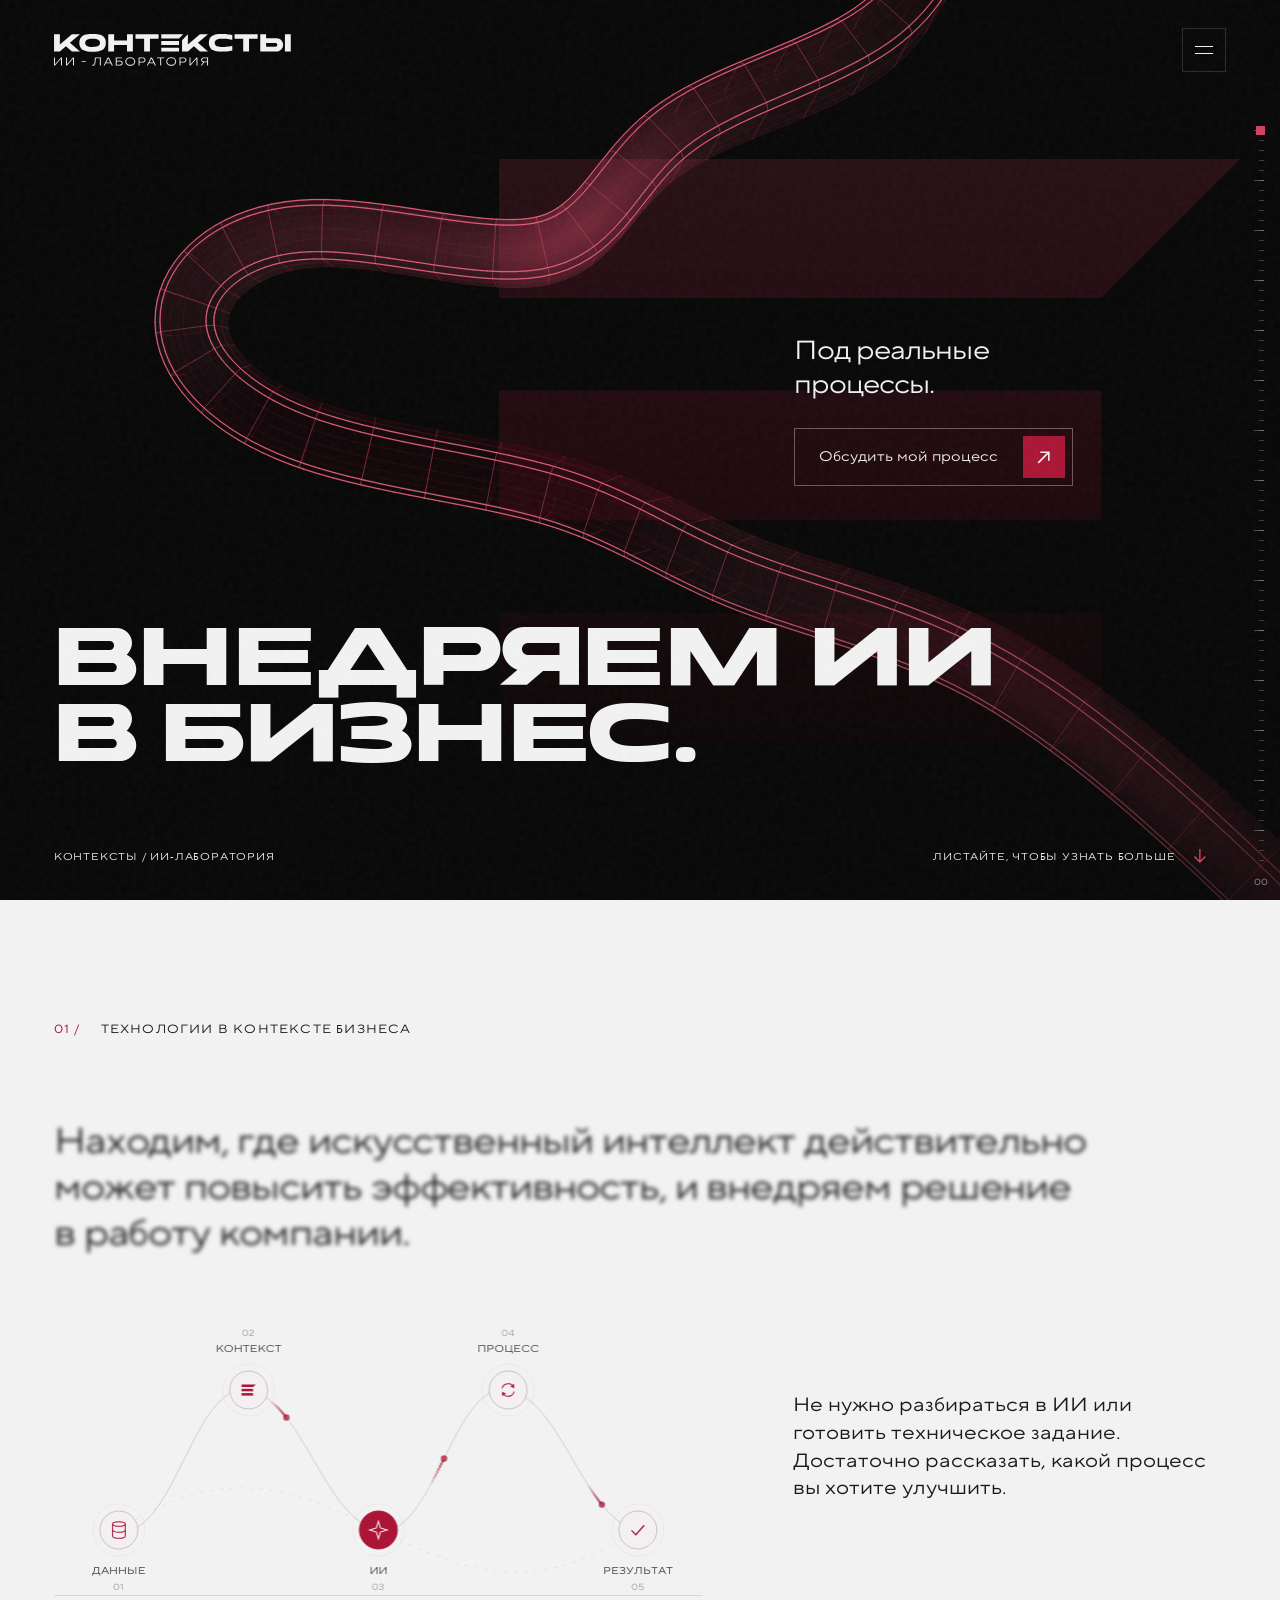
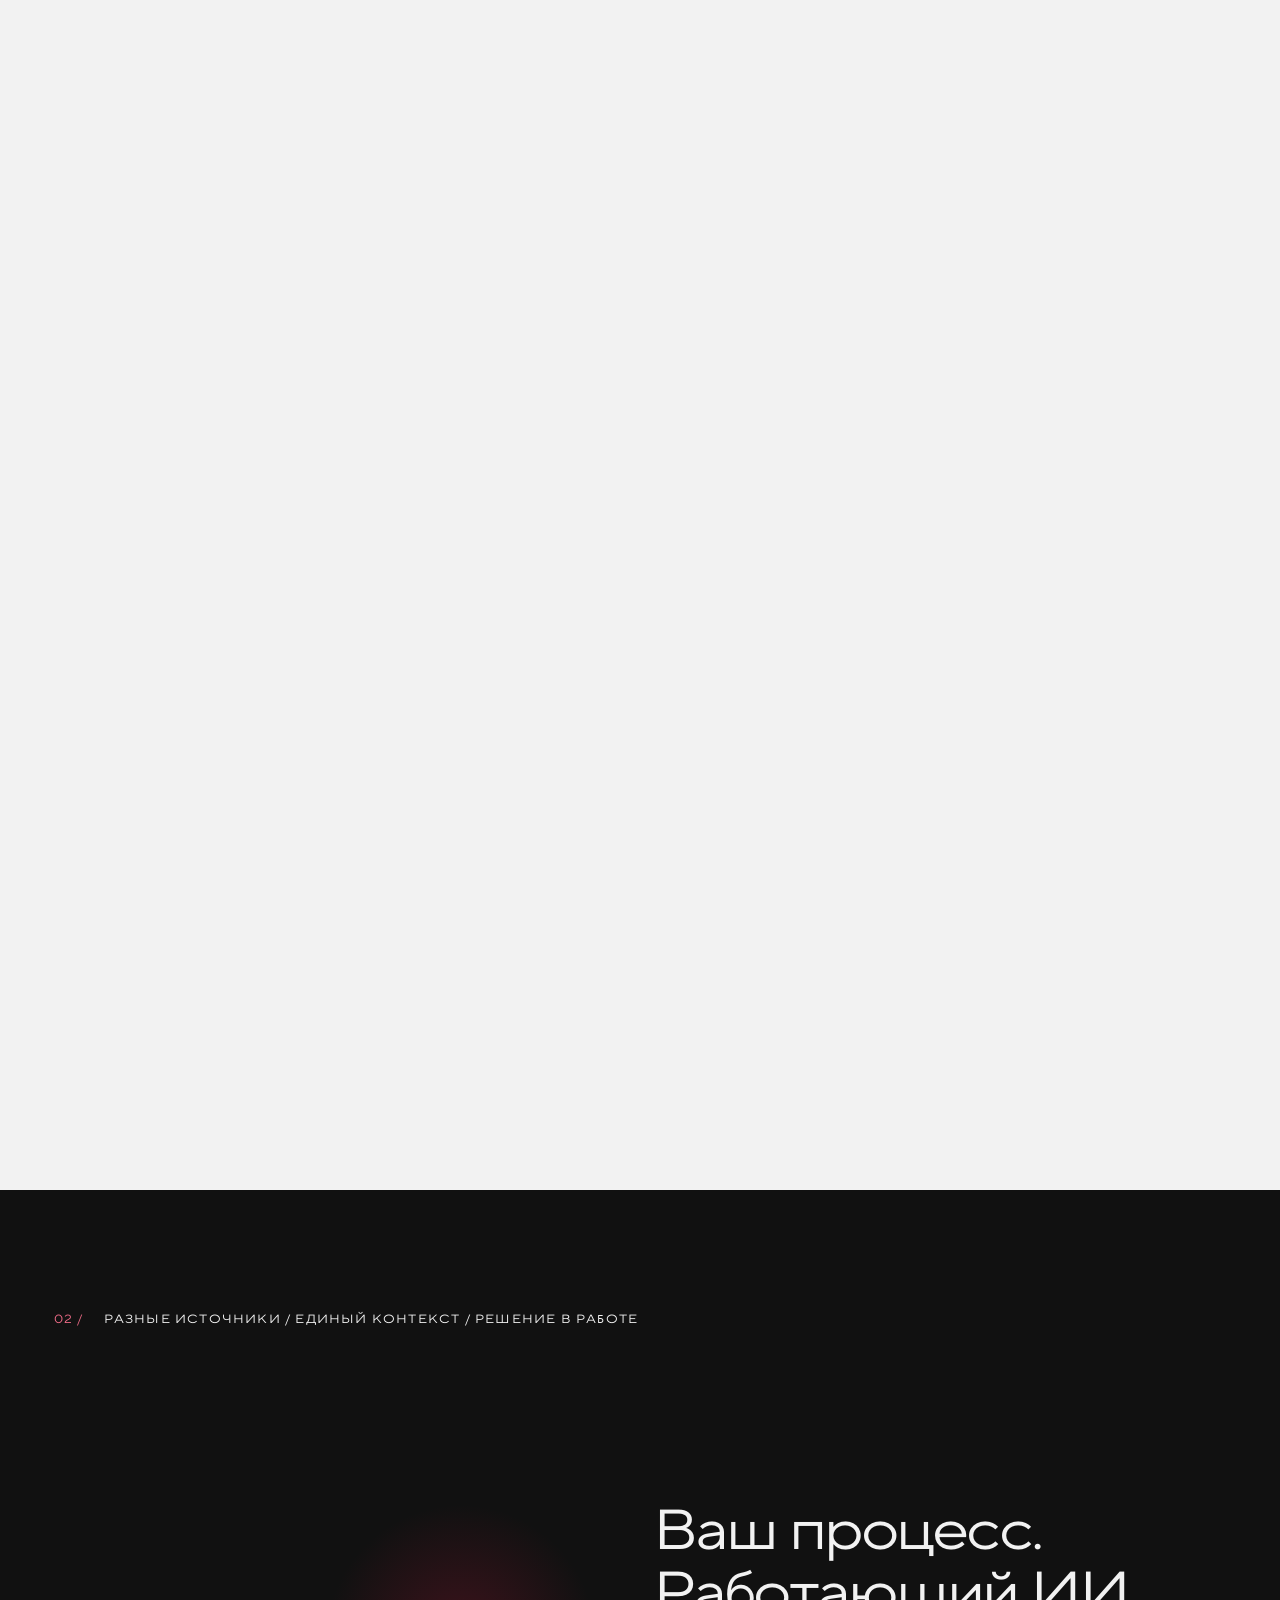
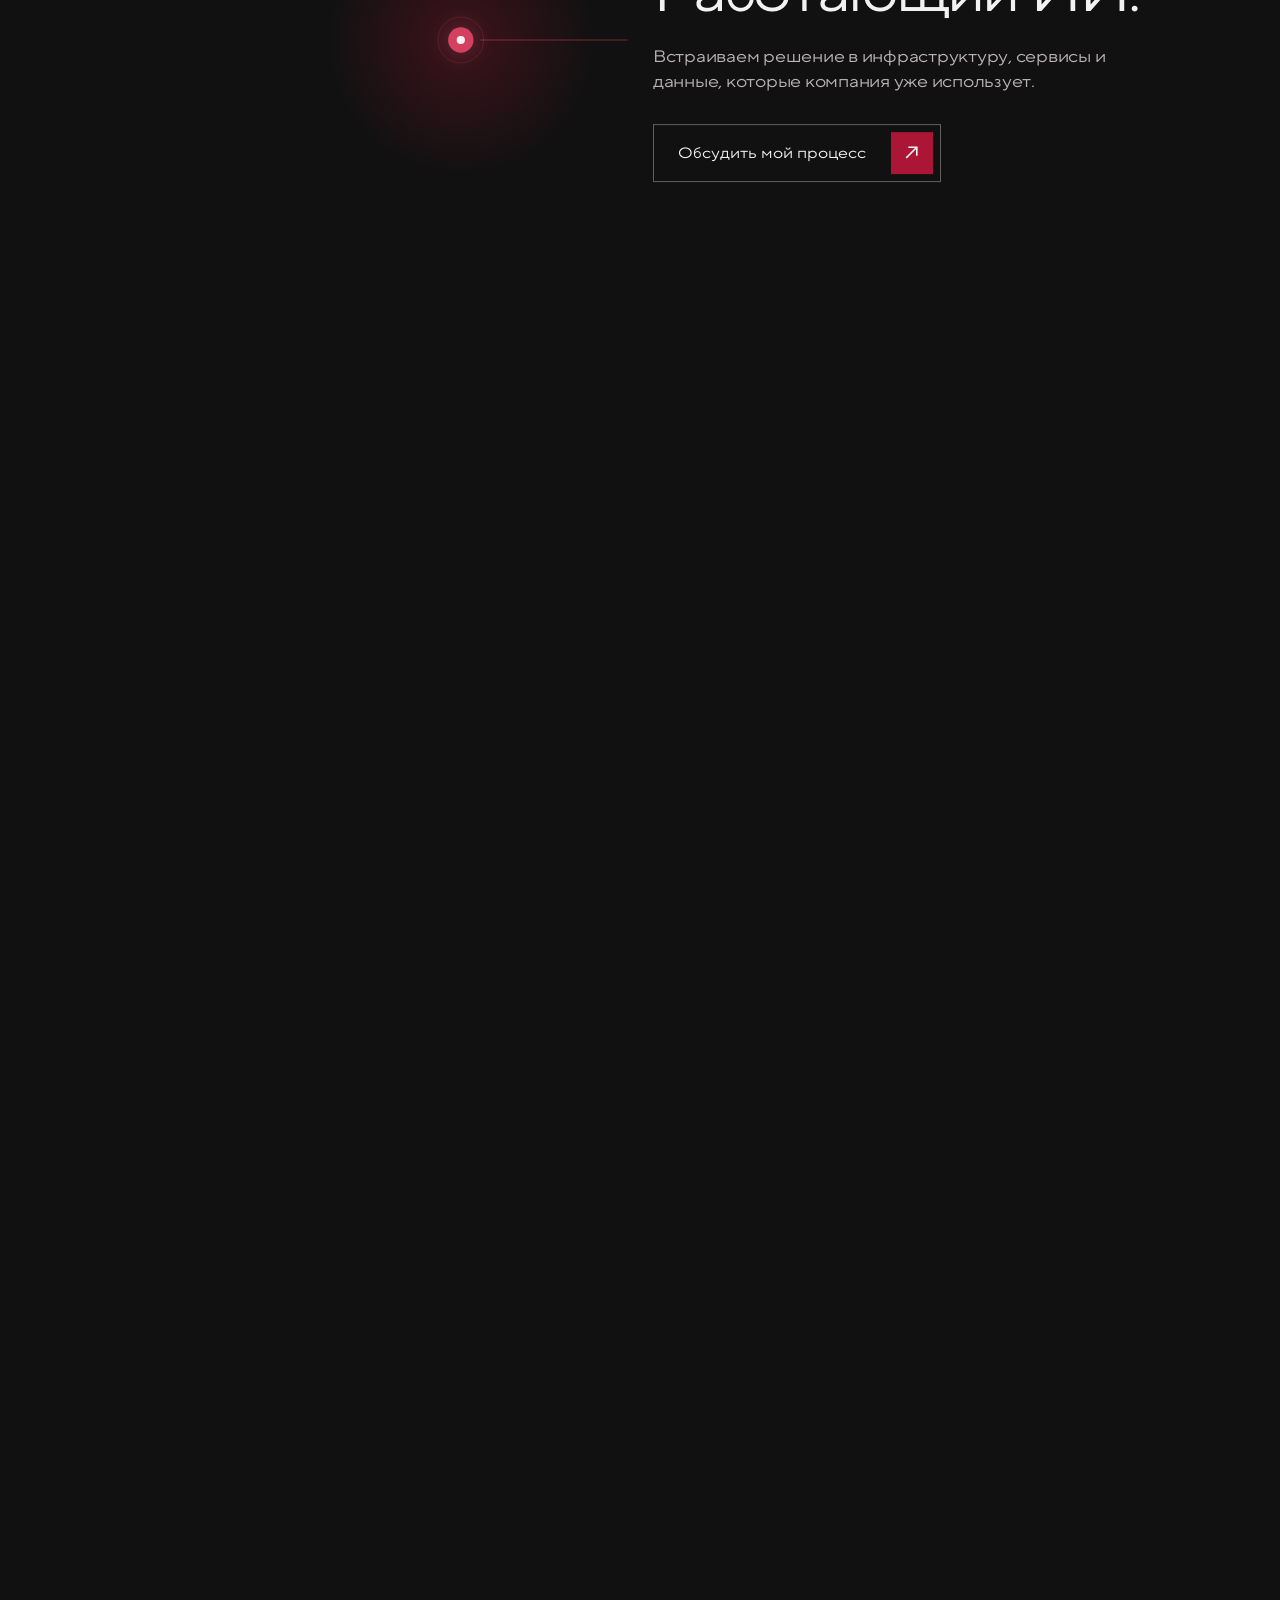
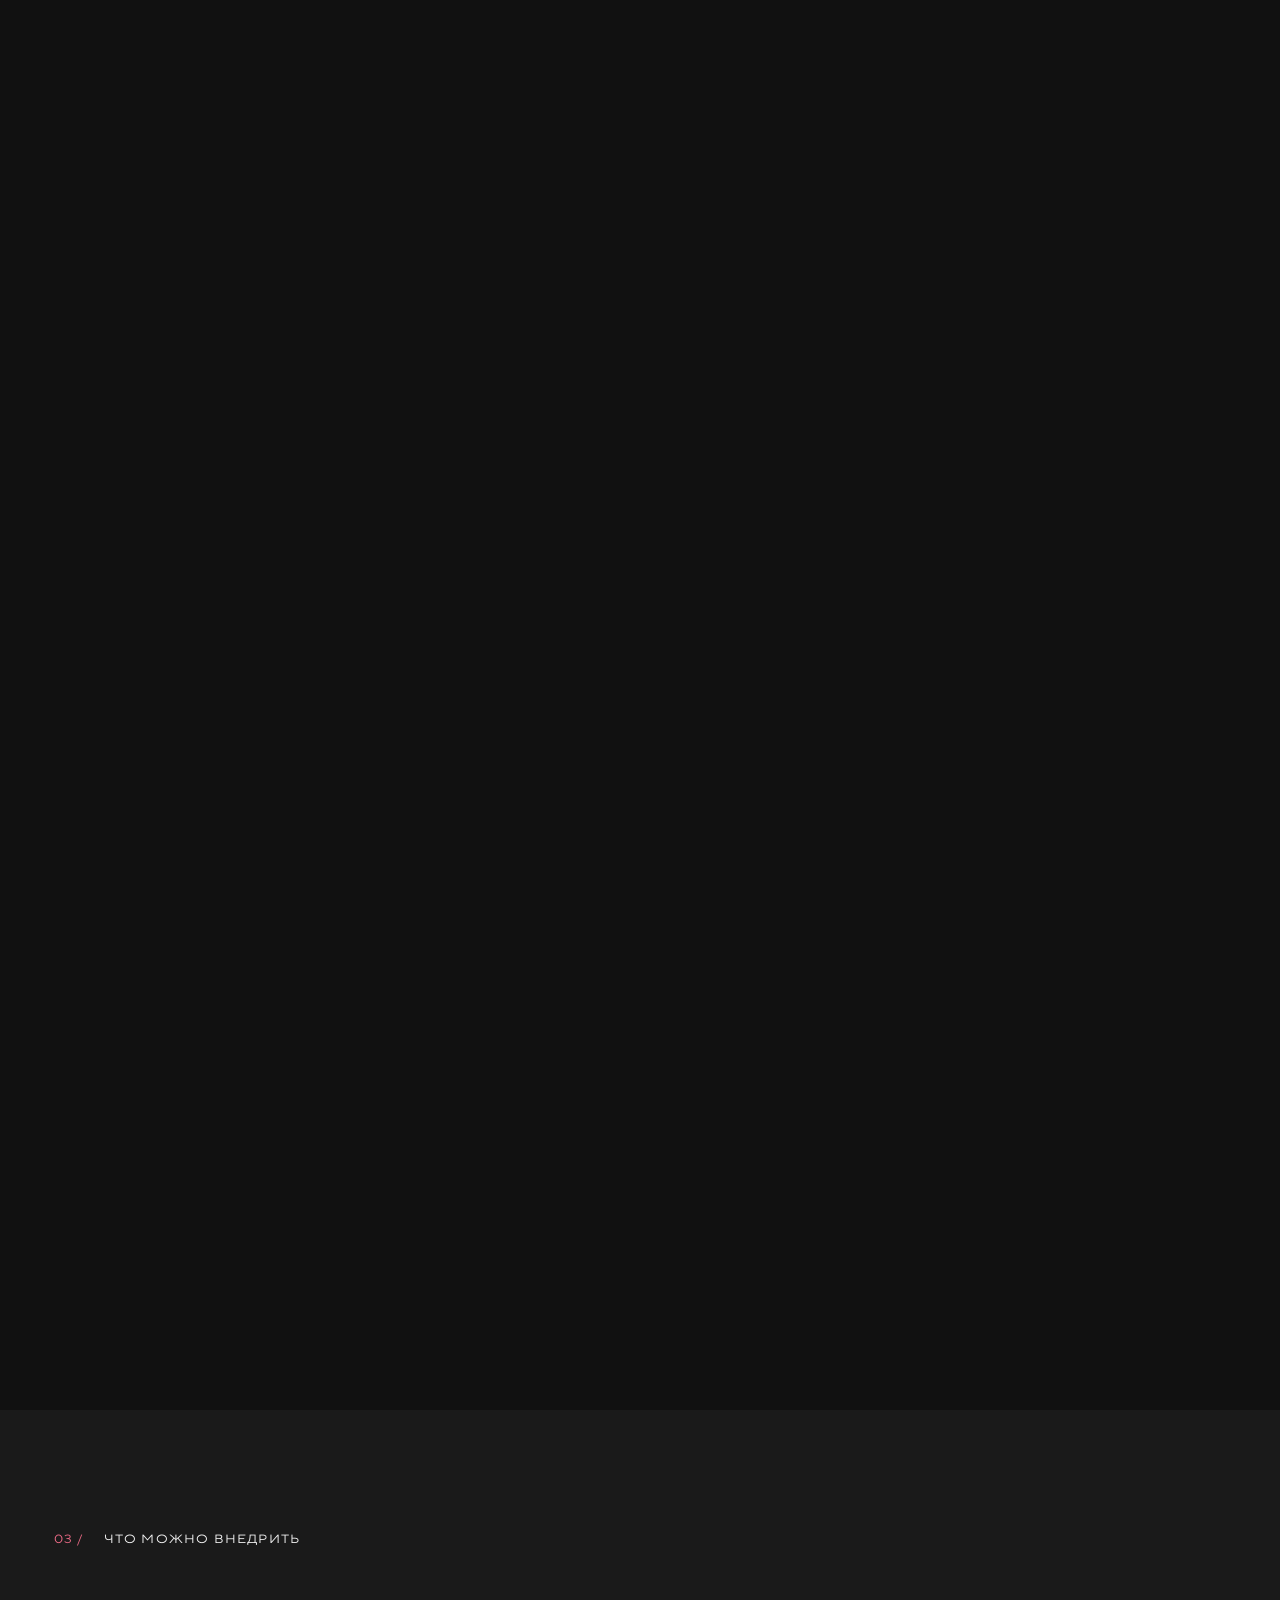
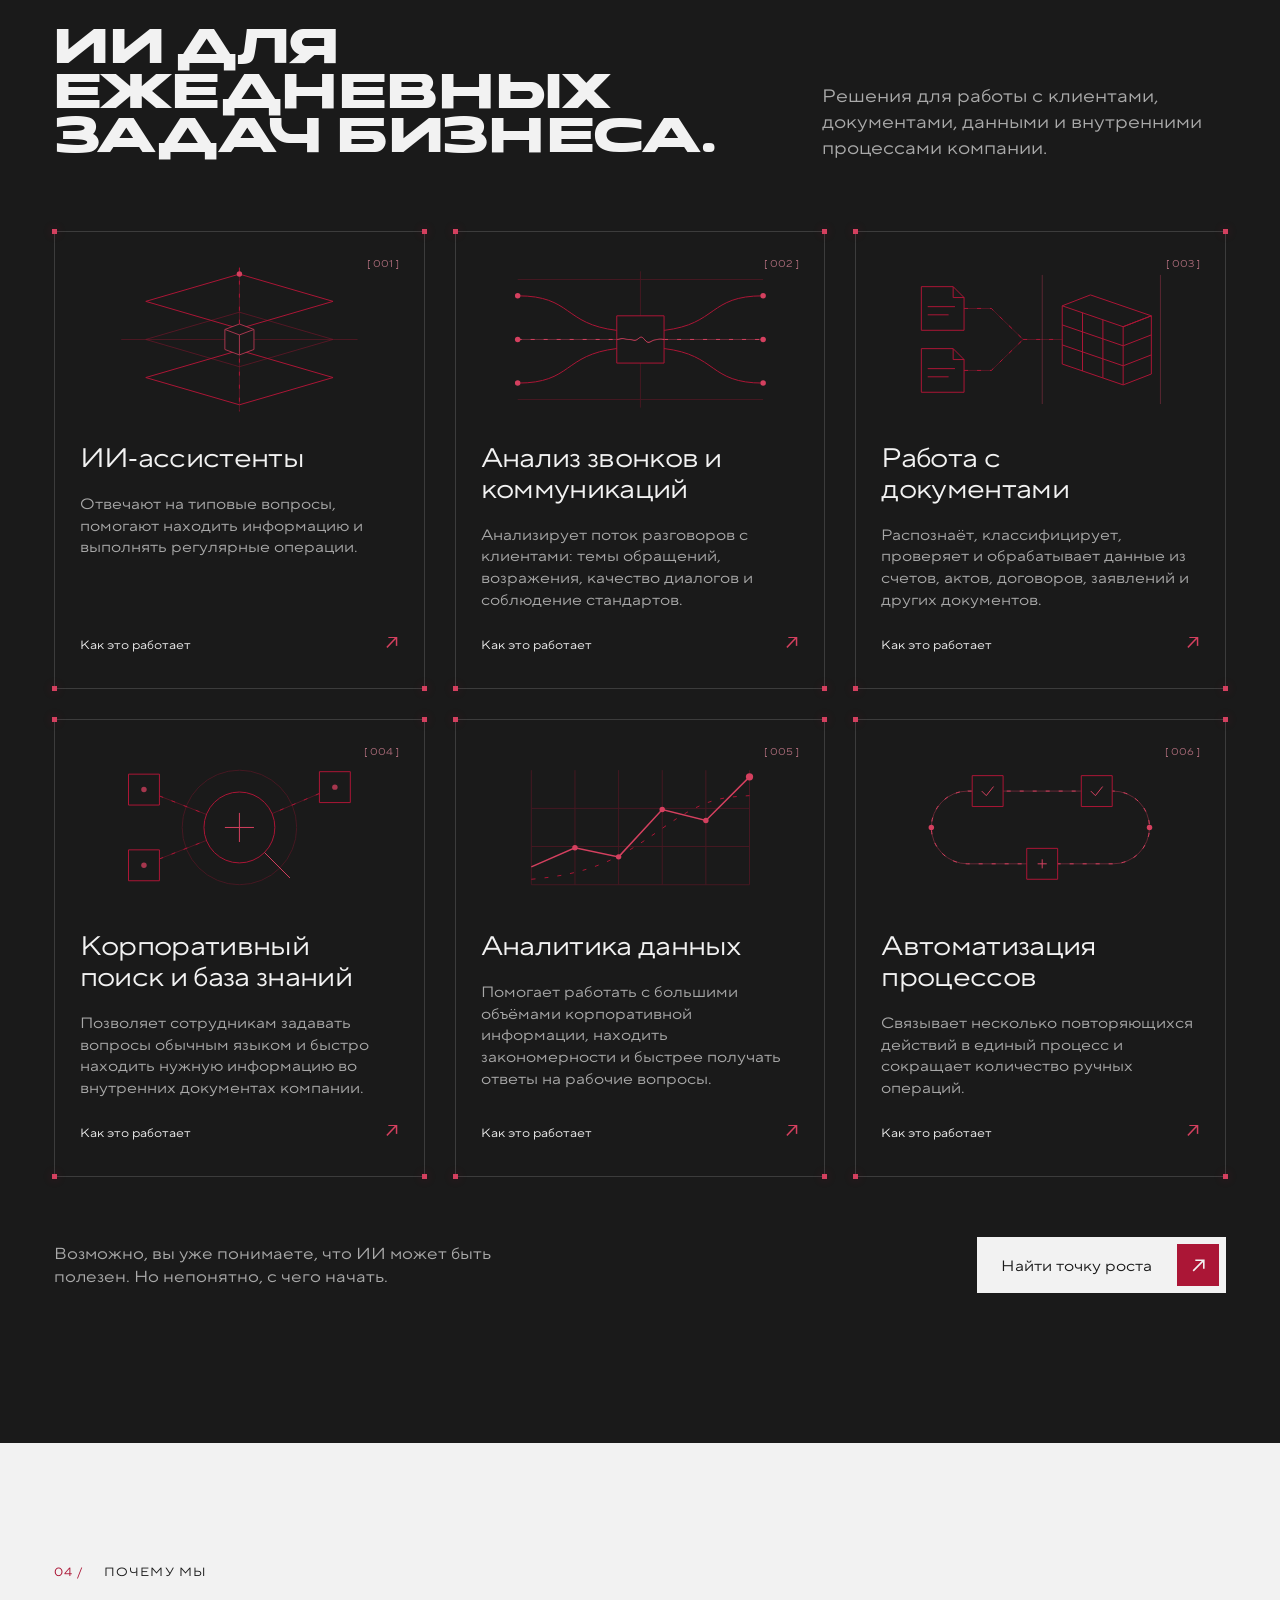
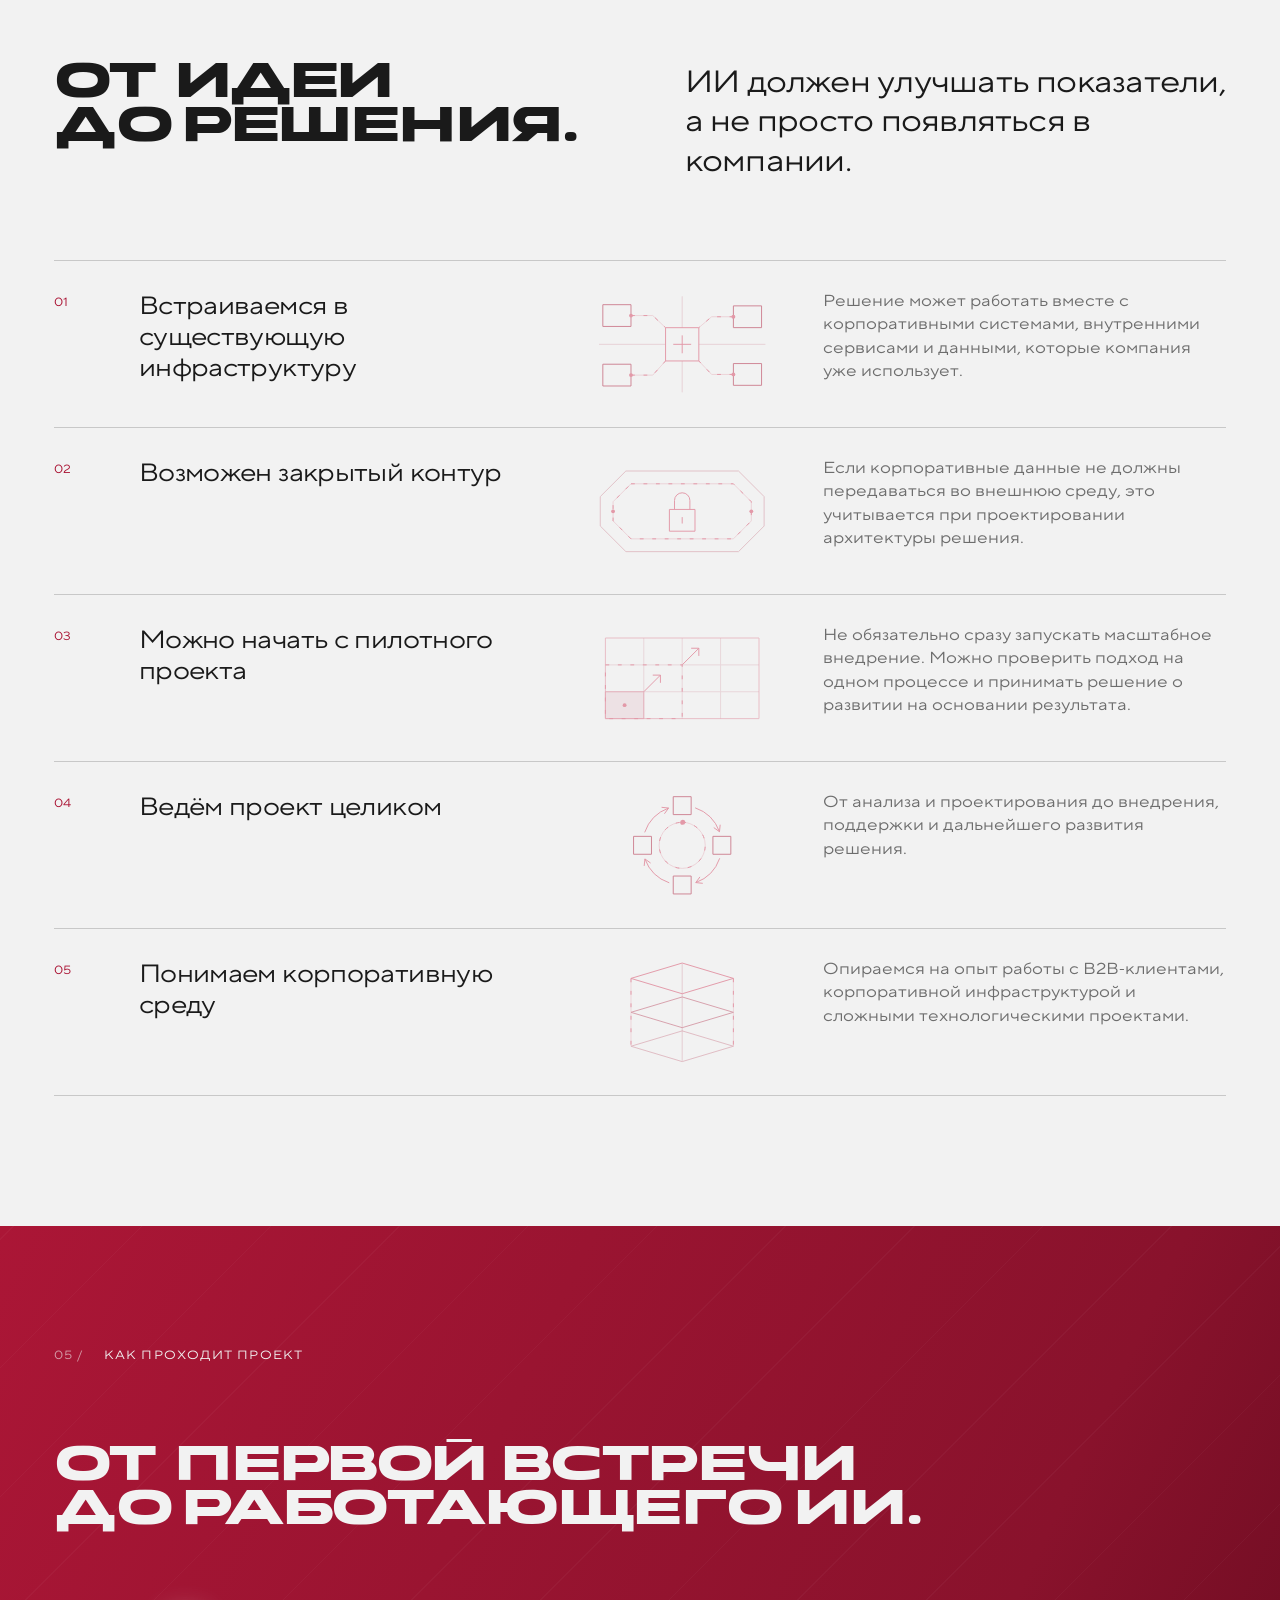
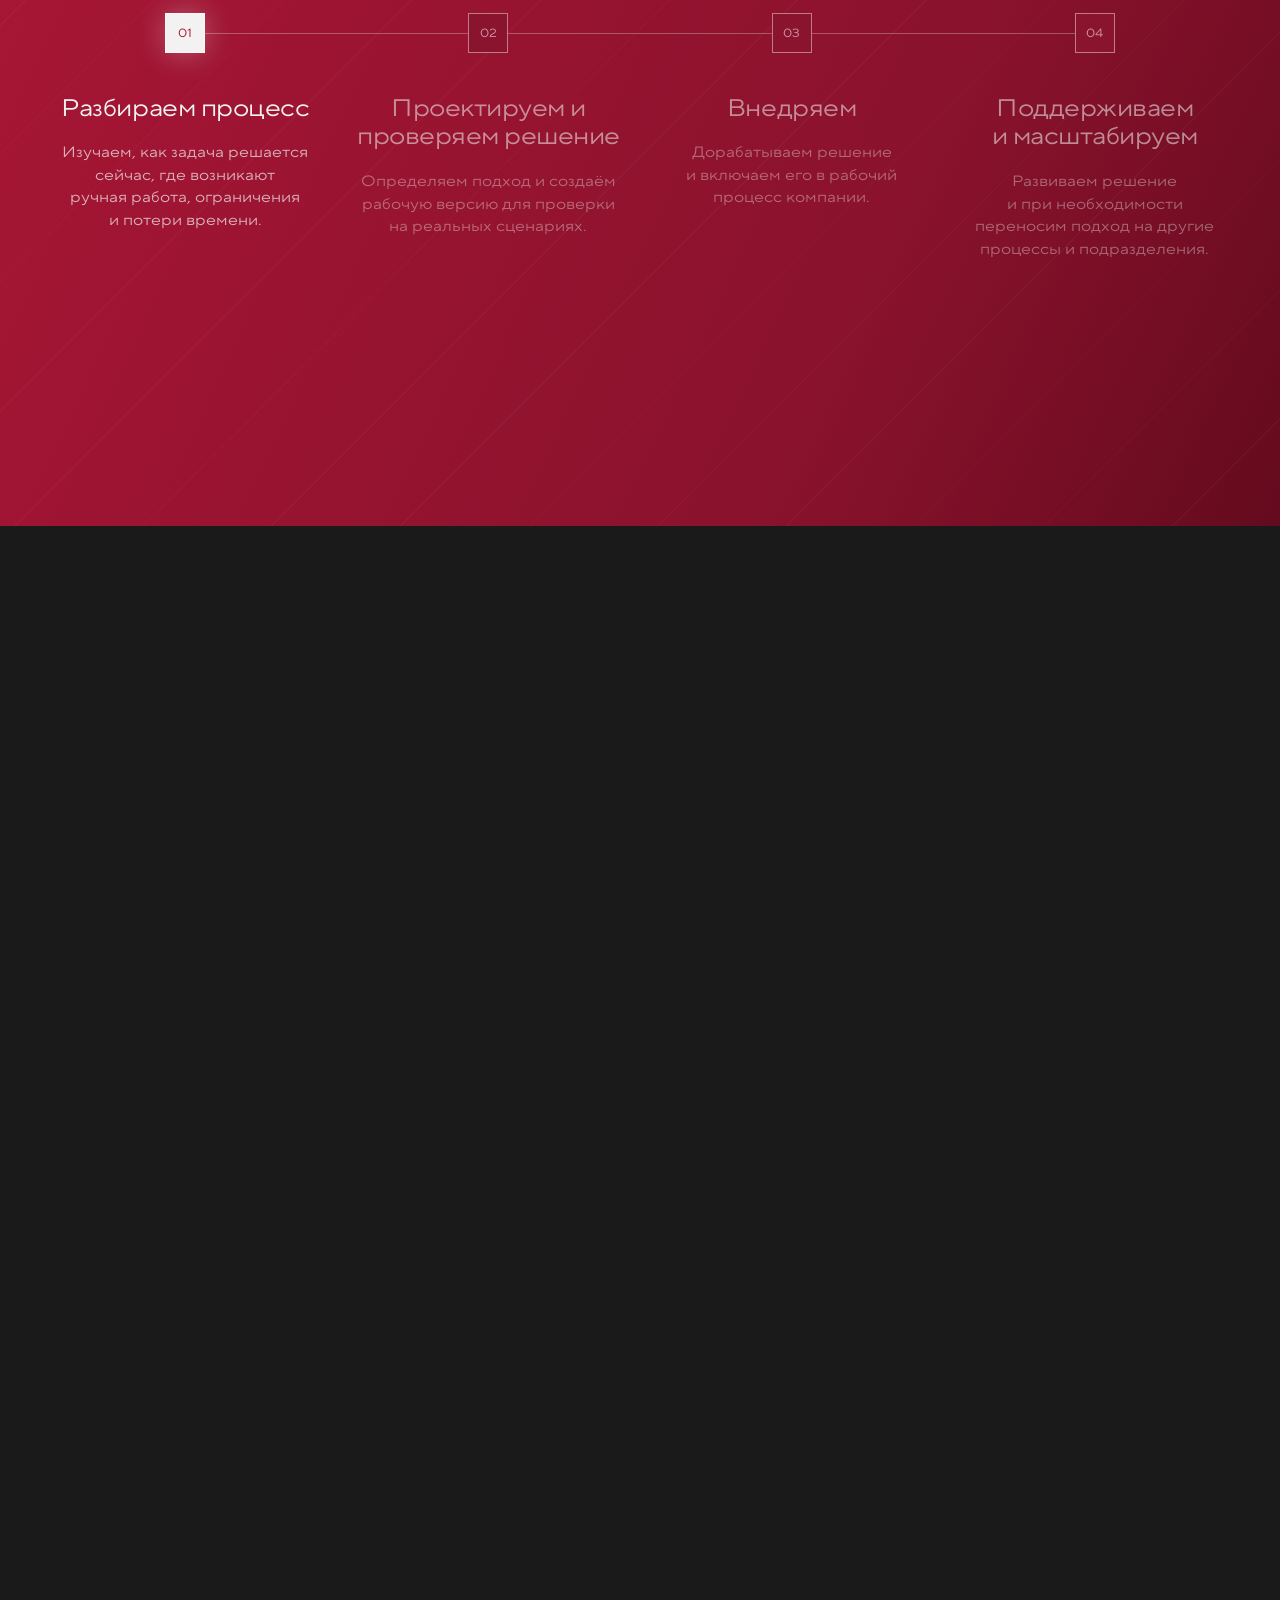
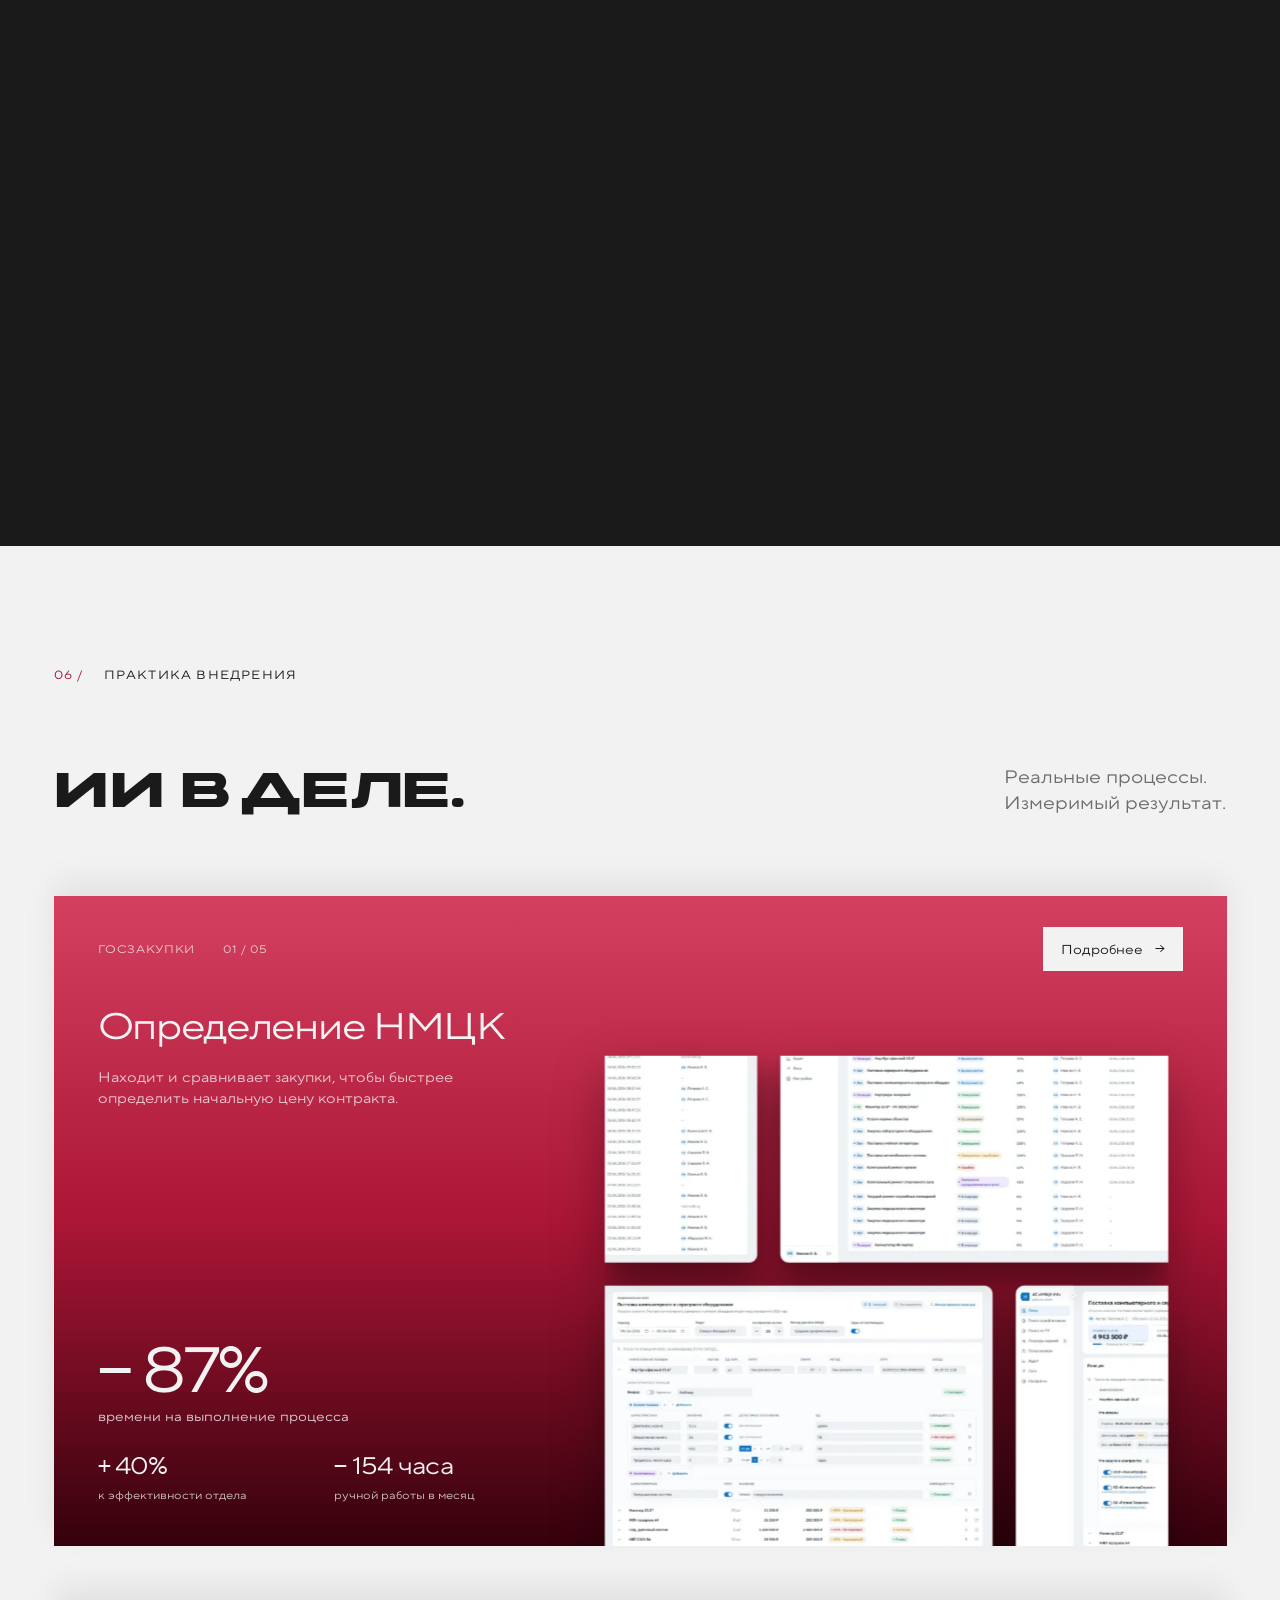
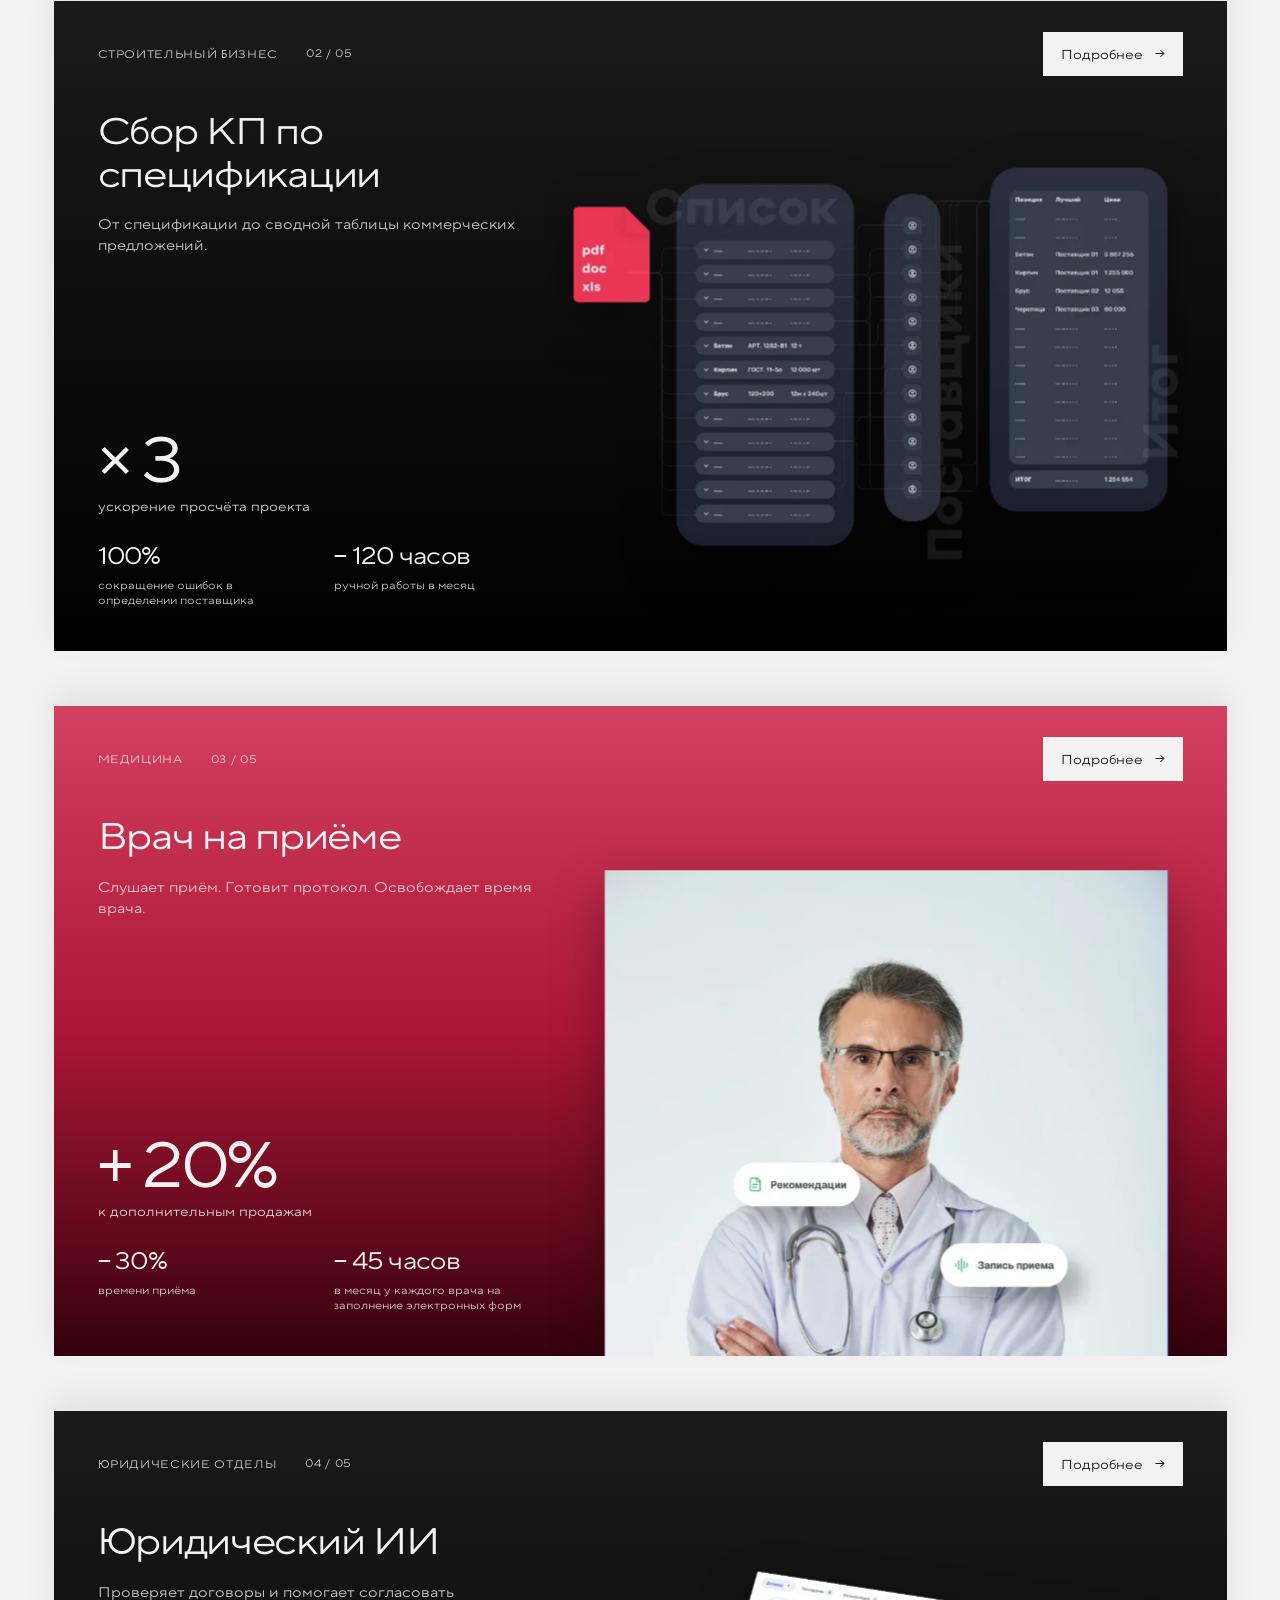
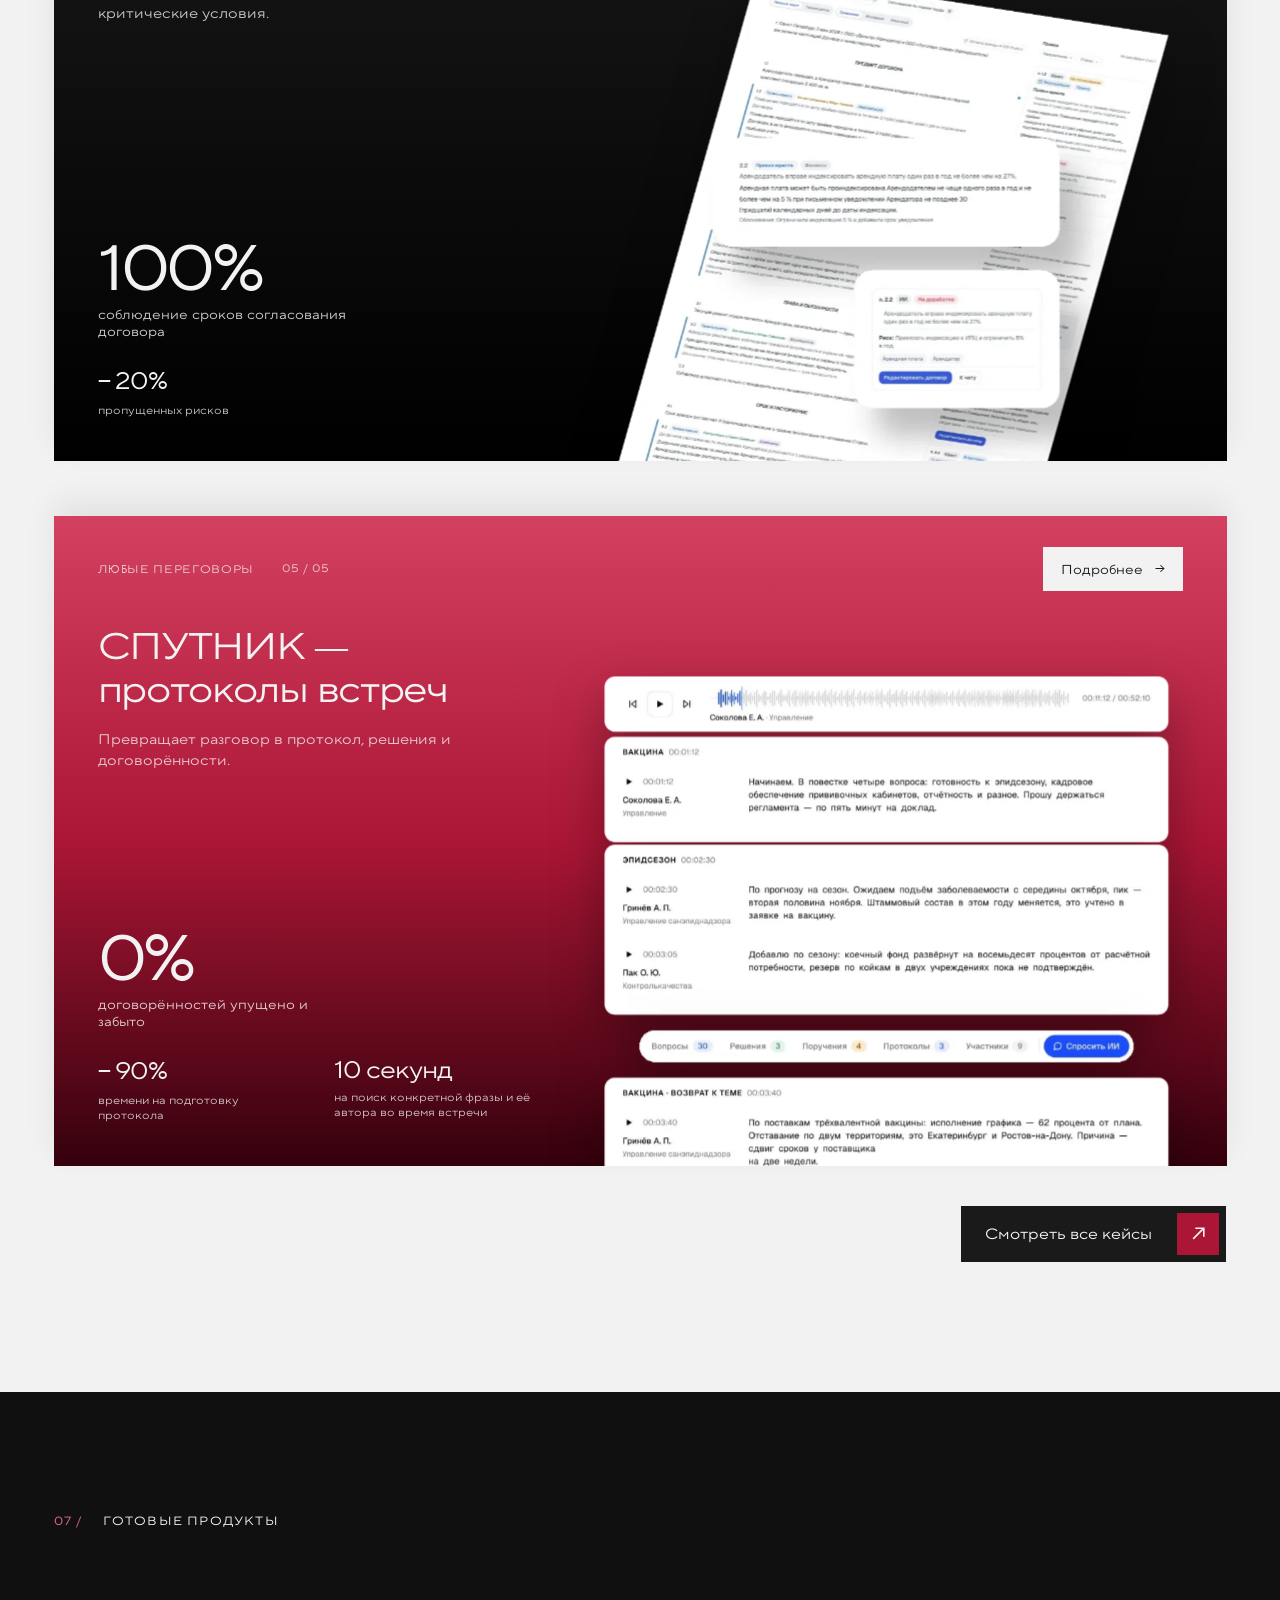
==== commit 8da7dacd: "Update the site Co-Authored-By: Claude Opus 5.5 <noreply@anthropic.com>" ====
--- a/index.html
+++ b/index.html
@@ -1 +1 @@
-<!DOCTYPE html><html lang="ru" class="ODyDCa_variable R0c7Eq_variable X606LG_variable"><head><meta charSet="utf-8"/><meta name="viewport" content="width=device-width, initial-scale=1"/><link rel="preload" href="/_next/static/media/fors-s.p.0415j2cwmaa02.woff2" as="font" crossorigin="" type="font/woff2"/><link rel="preload" href="/_next/static/media/norms_subset-s.p.2enl2txj6a--s.woff2" as="font" crossorigin="" type="font/woff2"/><link rel="preload" href="/_next/static/media/onder-s.p.0d-o0-3b6ol0z.woff2" as="font" crossorigin="" type="font/woff2"/><link rel="stylesheet" href="/_next/static/chunks/29ws40rzdf5po.css" data-precedence="next"/><link rel="stylesheet" href="/_next/static/chunks/3i0vk51ckvczi.css" data-precedence="next"/><link rel="stylesheet" href="/_next/static/chunks/00o_-ye8se5bh.css" data-precedence="next"/><link rel="preload" as="script" fetchPriority="low" href="/_next/static/chunks/1pcw6gskne7pf.js"/><script src="/_next/static/chunks/1wnov70f88xjy.js" async=""></script><script src="/_next/static/chunks/3jn_x8ihwq16e.js" async=""></script><script src="/_next/static/chunks/33om2u2l1wmz7.js" async=""></script><script src="/_next/static/chunks/turbopack-2u1d16houkiyo.js" async=""></script><script src="/_next/static/chunks/3qfy96eoyh-ek.js" async=""></script><script src="/_next/static/chunks/3kb3u0l8bttwd.js" async=""></script><script src="/_next/static/chunks/3zt_16xndew4w.js" async=""></script><script src="/_next/static/chunks/3mjuwapxfanby.js" async=""></script><script src="/_next/static/chunks/0tollpyh03uaw.js" async=""></script><meta name="next-size-adjust" content=""/><title>Контексты — ИИ-лаборатория</title><meta name="description" content="Находим, где искусственный интеллект действительно может повысить эффективность, и внедряем решение в работу компании."/><meta name="robots" content="noindex, nofollow"/><meta property="og:title" content="Контексты — ИИ-лаборатория"/><meta property="og:description" content="Находим, где искусственный интеллект действительно может повысить эффективность, и внедряем решение в работу компании."/><meta name="twitter:card" content="summary"/><meta name="twitter:title" content="Контексты — ИИ-лаборатория"/><meta name="twitter:description" content="Находим, где искусственный интеллект действительно может повысить эффективность, и внедряем решение в работу компании."/><link rel="icon" href="/images/favicon.svg"/><script>document.documentElement.classList.add('motion-ready')</script><script src="/_next/static/chunks/0cz1d0mv5g_q7.js" noModule=""></script></head><body><div hidden=""><!--$--><!--/$--></div><a class="skip" href="#about" data-skip="">Перейти к содержанию</a><div class="texture" aria-hidden="true"></div><header class="arFiJq_header" id="header"><a href="#intro" class="arFiJq_brand" aria-label="Контексты — в начало" data-focus-first=""><svg class="MSOgda_descriptor" viewBox="0 0 734.76 98.45" role="img" aria-label="Контексты — ИИ-лаборатория"><path fill="currentColor" fill-rule="evenodd" d="M49.32 27.37L80.59 54L55.55 54L36.78 38.05L18.01 54L0 54L0 0.74L18.14 0.74L18.14 32.55L55.54 0.74L80.58 0.74L49.31 27.37L49.32 27.37ZM119.67 0.19C122.91 0.13 126.18 0.17 129.47 0.33C132.75 0.48 135.92 0.87 138.97 1.46C142.01 2.06 144.87 2.96 147.54 4.14C150.21 5.32 152.52 6.94 154.49 8.99C156.46 11.03 158.01 13.57 159.15 16.6C160.28 19.63 160.83 23.28 160.8 27.55C160.83 31.71 160.28 35.28 159.15 38.28C158.01 41.28 156.46 43.79 154.49 45.83C152.52 47.86 150.2 49.48 147.54 50.72C144.87 51.94 142.01 52.87 138.97 53.52C135.92 54.15 132.75 54.56 129.47 54.72C126.18 54.89 122.91 54.94 119.67 54.88C116.46 54.94 113.2 54.88 109.9 54.72C106.6 54.56 103.42 54.15 100.38 53.52C97.34 52.88 94.49 51.95 91.84 50.72C89.19 49.49 86.87 47.86 84.89 45.83C82.9 43.8 81.35 41.28 80.23 38.28C79.11 35.28 78.55 31.71 78.55 27.55C78.55 23.4 79.11 19.63 80.23 16.6C81.35 13.57 82.9 11.03 84.89 8.99C86.88 6.94 89.19 5.33 91.84 4.14C94.49 2.96 97.34 2.07 100.38 1.46C103.43 0.86 106.61 0.48 109.9 0.33C113.21 0.18 116.47 0.14 119.67 0.19M119.67 40.42C122.37 40.42 125.07 40.26 127.78 39.94C130.5 39.61 132.94 39.01 135.12 38.1C137.3 37.18 139.08 35.89 140.46 34.21C141.84 32.53 142.56 30.31 142.62 27.55C142.62 25.77 142.3 24.2 141.65 22.88C140.99 21.54 140.13 20.4 139.03 19.44C137.94 18.49 136.66 17.71 135.16 17.1C133.68 16.5 132.09 16.01 130.4 15.65C128.7 15.28 126.93 15.03 125.1 14.9C123.27 14.77 121.46 14.68 119.67 14.66C117.88 14.66 116.07 14.73 114.24 14.89C112.41 15.04 110.65 15.29 108.96 15.66C107.28 16.02 105.7 16.51 104.21 17.11C102.73 17.72 101.43 18.5 100.33 19.45C99.22 20.41 98.35 21.55 97.71 22.89C97.08 24.22 96.75 25.78 96.71 27.56C96.78 29.39 97.12 30.97 97.78 32.31C98.43 33.66 99.3 34.82 100.39 35.77C101.49 36.71 102.77 37.5 104.23 38.1C105.71 38.71 107.29 39.18 108.98 39.51C110.68 39.84 112.43 40.08 114.26 40.21C116.07 40.35 117.88 40.42 119.66 40.42L119.67 40.42M119.67 40.46C119.74 40.46 119.75 40.46 119.74 40.44C119.72 40.42 119.7 40.42 119.67 40.42C119.64 40.42 119.62 40.42 119.62 40.44C119.62 40.46 119.64 40.46 119.67 40.46ZM226.57 0.74L244.71 0.74L244.71 54L226.57 54L226.57 34.5L186.44 34.5L186.44 54L168.31 54L168.31 0.74L186.44 0.74L186.44 20.24L226.57 20.24L226.57 0.74ZM324.48 15.01L297.75 15.01L297.75 54L279.62 54L279.62 15.01L252.89 15.01L252.89 0.74L324.48 0.74L324.48 15.01ZM446.67 27.48L477.94 54.12L452.9 54.12L434.13 38.16L415.36 54.12L397.36 54.12L397.36 19.1L415.5 0.85L415.5 32.67L452.89 0.85L477.93 0.85L446.66 27.48L446.67 27.48ZM521.64 14.51C519.85 14.51 518.05 14.57 516.23 14.71C514.41 14.85 512.65 15.09 510.98 15.44C509.29 15.79 507.72 16.27 506.26 16.87C504.78 17.48 503.49 18.26 502.39 19.19C501.28 20.13 500.4 21.28 499.76 22.63C499.1 23.97 498.76 25.56 498.73 27.38C498.8 29.41 499.21 31.14 499.99 32.56C500.76 33.99 501.78 35.18 503.05 36.13C504.32 37.09 505.78 37.84 507.42 38.38C509.05 38.92 510.75 39.34 512.51 39.61C514.26 39.88 516.02 40.06 517.78 40.13C519.54 40.2 521.18 40.24 522.69 40.24C523.39 40.24 524.38 40.24 525.69 40.22C526.99 40.2 528.49 40.16 530.16 40.07C531.85 39.97 533.66 39.85 535.61 39.71C537.57 39.56 539.57 39.35 541.62 39.09C543.66 38.83 545.69 38.5 547.71 38.09C549.73 37.68 551.61 37.2 553.37 36.65L553.37 50.83C548.28 52.31 543.09 53.35 537.79 53.94C532.48 54.53 527.11 54.78 521.65 54.68C521.13 54.68 520.64 54.68 520.18 54.7C519.71 54.72 519.21 54.72 518.7 54.72C515.61 54.72 512.52 54.59 509.43 54.33C506.34 54.08 503.38 53.59 500.57 52.88C497.75 52.17 495.12 51.19 492.68 49.93C490.24 48.66 488.12 47.03 486.31 44.99C484.51 42.97 483.1 40.51 482.09 37.63C481.08 34.74 480.57 31.34 480.57 27.4L480.57 27.35C480.57 23.38 481.09 19.95 482.12 17.06C483.15 14.17 484.57 11.7 486.37 9.68C488.17 7.65 490.31 6 492.78 4.74C495.24 3.48 497.9 2.49 500.73 1.79C503.57 1.08 506.54 0.6 509.66 0.36C512.78 0.12 515.89 0 518.98 0C522.07 0 524.91 0.05 527.77 0.14C530.63 0.23 533.48 0.41 536.3 0.68C539.11 0.96 541.93 1.34 544.75 1.86C547.56 2.38 550.45 3.06 553.38 3.9L553.38 18.13C551.84 17.64 550.2 17.22 548.48 16.86C546.74 16.49 545 16.18 543.23 15.93C541.45 15.67 539.69 15.45 537.93 15.26C536.18 15.08 534.49 14.94 532.89 14.86C529.13 14.62 525.39 14.5 521.67 14.5L521.64 14.51ZM631.99 15.01L605.27 15.01L605.27 54L587.13 54L587.13 15.01L560.41 15.01L560.41 0.74L631.99 0.74L631.99 15.01ZM690.77 13.46C693.56 13.46 696.18 13.99 698.66 15.05C701.12 16.11 703.28 17.56 705.11 19.4C706.94 21.23 708.39 23.38 709.45 25.85C710.5 28.32 711.04 30.95 711.04 33.74C711.04 36.53 710.5 39.15 709.45 41.63C708.39 44.1 706.94 46.25 705.11 48.08C703.28 49.92 701.12 51.36 698.66 52.43C696.19 53.49 693.56 54.02 690.77 54.02L640.09 54.02L640.09 0.64L658.22 0.64L658.22 13.46L690.77 13.46M687.31 39.41C688.11 39.41 688.83 39.26 689.51 38.96C690.2 38.66 690.79 38.25 691.31 37.74C691.82 37.22 692.23 36.62 692.53 35.94C692.84 35.26 692.98 34.52 692.98 33.74C692.98 32.96 692.84 32.22 692.53 31.54C692.23 30.86 691.82 30.26 691.31 29.75C690.79 29.23 690.2 28.82 689.51 28.52C688.83 28.22 688.1 28.07 687.31 28.07L658.22 28.07L658.22 39.43L687.31 39.43L687.31 39.41M734.76 0.69L734.76 53.96L716.67 53.96L716.67 0.69L734.76 0.69ZM332.83 22.08L388.02 22.08L388.02 33.96L332.83 33.96L332.83 22.08ZM332.83 0.85L400.76 0.85L388.02 13.59L332.83 13.59L332.83 0.85ZM332.83 42.45L388.02 42.45L388.02 54.34L332.83 54.34L332.83 42.45ZM2.9 98.09L0 98.09L0 72.72L2.97 72.72L2.97 93.74L3.12 93.74L21.67 72.72L24.6 72.72L24.6 98.09L21.6 98.09L21.6 77.07L21.49 77.07L2.9 98.09ZM40.08 98.09L37.18 98.09L37.18 72.72L40.15 72.72L40.15 93.74L40.3 93.74L58.85 72.72L61.78 72.72L61.78 98.09L58.78 98.09L58.78 77.07L58.67 77.07L40.08 98.09ZM98.61 86.64L85.67 86.64L85.67 84.29L98.61 84.29L98.61 86.64ZM126.69 72.72L145.17 72.72L145.17 98.09L142.2 98.09L142.2 75.37L129.55 75.37L129.36 79.75C129.14 84.59 128.71 88.36 128.06 91.06C127.41 93.77 126.51 95.68 125.36 96.79C124.22 97.9 122.74 98.45 120.93 98.45C119.98 98.45 119.14 98.29 118.39 97.99L118.39 95.31C119.01 95.57 119.79 95.7 120.71 95.7C121.89 95.7 122.86 95.25 123.62 94.33C124.38 93.41 124.99 91.79 125.45 89.48C125.91 87.16 126.23 83.92 126.4 79.76L126.69 72.73L126.69 72.72ZM157.35 98.09L154.23 98.09L166.59 72.72L170.1 72.72L182.46 98.09L179.23 98.09L175.79 91.03L160.76 91.03L157.35 98.09M168.22 75.66L161.98 88.38L174.56 88.38L168.32 75.66L168.22 75.66ZM191.52 98.09L191.52 72.72L210.73 72.72L210.73 75.37L194.5 75.37L194.5 82.94L203.63 82.94C205.64 82.94 207.34 83.27 208.74 83.92C210.14 84.57 211.2 85.47 211.91 86.6C212.63 87.73 212.98 89.04 212.98 90.51C212.98 91.98 212.62 93.26 211.91 94.4C211.2 95.55 210.14 96.44 208.74 97.1C207.34 97.75 205.64 98.07 203.63 98.07L191.53 98.07L191.52 98.09M203.62 95.52C205.61 95.52 207.16 95.04 208.3 94.11C209.44 93.17 210 91.97 210 90.52C210 89.08 209.43 87.85 208.3 86.9C207.16 85.96 205.61 85.5 203.62 85.5L194.49 85.5L194.49 95.54L203.62 95.54L203.62 95.52ZM228.7 96.72C226.36 95.55 224.53 93.98 223.23 91.99C221.93 90 221.28 87.8 221.28 85.41C221.28 83.01 221.93 80.82 223.23 78.83C224.53 76.84 226.36 75.26 228.7 74.1C231.04 72.93 233.7 72.36 236.67 72.36C239.64 72.36 242.26 72.94 244.61 74.1C246.95 75.26 248.77 76.84 250.08 78.83C251.38 80.82 252.03 83.01 252.03 85.41C252.03 87.8 251.38 89.99 250.08 91.99C248.77 93.98 246.95 95.55 244.61 96.72C242.26 97.88 239.62 98.45 236.67 98.45C233.72 98.45 231.04 97.87 228.7 96.72M243.01 94.44C244.9 93.52 246.38 92.27 247.45 90.68C248.53 89.1 249.06 87.34 249.06 85.41C249.06 83.47 248.53 81.72 247.45 80.13C246.38 78.55 244.9 77.29 243.01 76.38C241.13 75.46 239.01 75 236.67 75C234.33 75 232.21 75.46 230.31 76.38C228.42 77.29 226.93 78.55 225.86 80.13C224.78 81.72 224.24 83.47 224.24 85.41C224.24 87.34 224.78 89.1 225.86 90.68C226.93 92.27 228.42 93.52 230.31 94.44C232.21 95.35 234.33 95.81 236.67 95.81C239.01 95.81 241.13 95.35 243.01 94.44ZM262.43 98.09L262.43 72.72L274.1 72.72C276.13 72.72 277.88 73.06 279.34 73.72C280.8 74.38 281.9 75.31 282.65 76.51C283.4 77.71 283.78 79.09 283.78 80.66C283.78 82.23 283.4 83.61 282.65 84.81C281.9 86.01 280.79 86.93 279.34 87.6C277.87 88.26 276.13 88.6 274.1 88.6L265.41 88.6L265.41 98.09L262.44 98.09L262.43 98.09M274.21 85.95C276.36 85.95 277.99 85.46 279.1 84.48C280.21 83.5 280.76 82.23 280.76 80.66C280.76 79.09 280.21 77.81 279.1 76.84C277.99 75.86 276.36 75.37 274.21 75.37L265.4 75.37L265.4 85.94L274.21 85.94L274.21 85.95ZM291.28 98.09L288.16 98.09L300.52 72.72L304.04 72.72L316.39 98.09L313.17 98.09L309.73 91.03L294.69 91.03L291.28 98.09M302.15 75.66L295.92 88.38L308.49 88.38L302.26 75.66L302.15 75.66ZM332.41 98.09L329.45 98.09L329.45 75.37L319.62 75.37L319.62 72.72L342.27 72.72L342.27 75.37L332.41 75.37L332.41 98.09ZM355.71 96.72C353.37 95.55 351.55 93.98 350.24 91.99C348.94 90 348.29 87.8 348.29 85.41C348.29 83.01 348.94 80.82 350.24 78.83C351.55 76.84 353.37 75.26 355.71 74.1C358.06 72.93 360.72 72.36 363.68 72.36C366.65 72.36 369.28 72.94 371.62 74.1C373.96 75.26 375.79 76.84 377.09 78.83C378.39 80.82 379.04 83.01 379.04 85.41C379.04 87.8 378.39 89.99 377.09 91.99C375.79 93.98 373.96 95.55 371.62 96.72C369.28 97.88 366.63 98.45 363.68 98.45C360.73 98.45 358.06 97.87 355.71 96.72M370.03 94.44C371.91 93.52 373.39 92.27 374.46 90.68C375.54 89.1 376.08 87.34 376.08 85.41C376.08 83.47 375.54 81.72 374.46 80.13C373.39 78.55 371.91 77.29 370.03 76.38C368.14 75.46 366.03 75 363.68 75C361.34 75 359.22 75.46 357.32 76.38C355.43 77.29 353.94 78.55 352.87 80.13C351.79 81.72 351.26 83.47 351.26 85.41C351.26 87.34 351.79 89.1 352.87 90.68C353.94 92.27 355.43 93.52 357.32 94.44C359.22 95.35 361.34 95.81 363.68 95.81C366.03 95.81 368.14 95.35 370.03 94.44ZM389.45 98.09L389.45 72.72L401.12 72.72C403.14 72.72 404.89 73.06 406.35 73.72C407.81 74.38 408.91 75.31 409.66 76.51C410.41 77.71 410.79 79.09 410.79 80.66C410.79 82.23 410.41 83.61 409.66 84.81C408.91 86.01 407.8 86.93 406.35 87.6C404.89 88.26 403.14 88.6 401.12 88.6L392.42 88.6L392.42 98.09L389.45 98.09L389.45 98.09M401.22 85.95C403.37 85.95 405 85.46 406.11 84.48C407.22 83.5 407.77 82.23 407.77 80.66C407.77 79.09 407.22 77.81 406.11 76.84C405 75.86 403.37 75.37 401.22 75.37L392.41 75.37L392.41 85.94L401.22 85.94L401.22 85.95ZM423.44 98.09L420.55 98.09L420.55 72.72L423.52 72.72L423.52 93.74L423.66 93.74L442.21 72.72L445.15 72.72L445.15 98.09L442.14 98.09L442.14 77.07L442.04 77.07L423.44 98.09ZM478.09 72.72L478.09 98.09L475.09 98.09L475.09 88.01L465.85 88.01L459.11 98.09L455.63 98.09L462.62 87.62C460.71 87.11 459.24 86.22 458.2 84.94C457.16 83.66 456.64 82.14 456.64 80.38C456.64 78.88 457.01 77.56 457.74 76.41C458.48 75.26 459.56 74.36 460.98 73.71C462.41 73.06 464.11 72.73 466.09 72.73L478.09 72.73L478.09 72.72M475.09 85.41L475.09 75.37L466.1 75.37C464 75.37 462.39 75.82 461.28 76.74C460.17 77.66 459.62 78.86 459.62 80.36C459.62 81.86 460.17 83.07 461.28 84C462.39 84.93 464.01 85.39 466.1 85.39L475.09 85.39L475.09 85.41Z"></path></svg></a><div class="arFiJq_headerActions"><button type="button" data-contact="" data-header-cta="" class="_8cr-Ka_button _8cr-Ka_paper arFiJq_headerCta"><span>Обсудить мой процесс</span><span class="_8cr-Ka_arrow" aria-hidden="true" data-arrow=""><svg viewBox="0 0 16 16" fill="none"><path d="M3 13 13 3M5 3h8v8" stroke="currentColor" stroke-width="1.5"></path></svg></span></button><button type="button" class="arFiJq_menuToggle" aria-expanded="false" aria-controls="menu" aria-label="Открыть меню" data-menu-toggle=""><span></span><span></span></button></div></header><aside class="Ocy1GW_rail" id="rail" tabindex="0" role="slider" aria-label="Прокрутка страницы" aria-valuemin="0" aria-valuemax="100" aria-valuenow="0" aria-orientation="vertical"><span class="Ocy1GW_railThumb" data-rail-thumb=""></span><span class="Ocy1GW_railLabel" data-rail-label="">Начало</span><span class="Ocy1GW_railCount" data-rail-count="">00</span></aside><div id="menu" class="_9dg8zq_menuOverlay" inert="" aria-hidden="true"><nav aria-label="Разделы страницы"><a href="#solutions">Решения</a><a href="#approach">Подход</a><a href="#process">Процесс</a><a href="#cases">Кейсы</a><a href="#products">Готовые продукты</a><a href="#faq">Вопросы</a><button type="button" data-contact="">Контакты</button></nav><div class="_9dg8zq_menuFooter"><a href="tel:+78120000000">+7 812 000-00-00</a><a href="mailto:hello@example.com">hello@example.com</a><span>Санкт-Петербург</span></div></div><main id="main"><div class="PgAKtG_introStack" data-intro-stack=""><section id="intro" class="PgAKtG_hero dark" data-chapter="Начало" data-hero=""><div class="PgAKtG_heroFallback" aria-hidden="true"></div><svg class="PgAKtG_heroSign" viewBox="0 0 110 89" aria-hidden="true"><defs><linearGradient id="brand-sign-fill" x1="0" y1="0" x2="0" y2="1"><stop offset="0" stop-color="#D4405F"></stop><stop offset=".5" stop-color="#AB1636"></stop><stop offset="1" stop-color="#34010C"></stop></linearGradient></defs><path fill="url(#brand-sign-fill)" d="M0 35.69h89.23v19.22H0ZM0 1.37h109.82L89.23 21.97H0ZM0 68.64h89.23v19.22H0Z"></path></svg><canvas id="hero-canvas" aria-hidden="true"></canvas><div class="PgAKtG_heroLead"><p class="word-motion" data-words=""><span><span><span class="motion-word" style="--word:0">Под</span> </span><span><span class="motion-word" style="--word:1">реальные</span></span><br/></span><span><span><span class="motion-word" style="--word:2">процессы.</span></span></span></p><button type="button" data-contact="" data-hero-cta="" class="_8cr-Ka_button _8cr-Ka_outline PgAKtG_pill"><span>Обсудить мой процесс</span><span class="_8cr-Ka_arrow" aria-hidden="true" data-arrow=""><svg viewBox="0 0 16 16" fill="none"><path d="M3 13 13 3M5 3h8v8" stroke="currentColor" stroke-width="1.5"></path></svg></span></button></div><h1 class="display has-line-motion PgAKtG_heroTitle" data-display=""><span class="motion-line" style="display:block;white-space:nowrap"><span class="motion-line-inner" style="--line:0">ВНЕДРЯЕМ ИИ</span></span><span class="motion-line" style="display:block;white-space:nowrap"><span class="motion-line-inner" style="--line:1">В БИЗНЕС.</span></span></h1><div class="PgAKtG_heroFoot"><span>Контексты / ИИ-лаборатория</span><a class="PgAKtG_scrollCue" href="#about">Листайте, чтобы узнать больше<!-- --> <span aria-hidden="true">↓</span></a></div></section><div class="OtWT4W_aboutTrack" data-about-track=""><section id="about" class="OtWT4W_about light shell" data-chapter="О нас"><div class="section-top"><p class="mL1_uW_label" data-label=""><span class="mL1_uW_index" data-label-index="">01<!-- --> /</span>Технологии в контексте бизнеса</p></div><h2 class="OtWT4W_aboutStatement body-large" id="read-statement"><span><span class="OtWT4W_readWord" data-read-word="">Находим,</span> </span><span><span class="OtWT4W_readWord" data-read-word="">где</span> </span><span><span class="OtWT4W_readWord" data-read-word="">искусственный</span> </span><span><span class="OtWT4W_readWord" data-read-word="">интеллект</span> </span><span><span class="OtWT4W_readWord" data-read-word="">действительно</span> </span><span><span class="OtWT4W_readWord" data-read-word="">может</span> </span><span><span class="OtWT4W_readWord" data-read-word="">повысить</span> </span><span><span class="OtWT4W_readWord" data-read-word="">эффективность,</span> </span><span><span class="OtWT4W_readWord" data-read-word="">и</span> </span><span><span class="OtWT4W_readWord" data-read-word="">внедряем</span> </span><span><span class="OtWT4W_readWord" data-read-word="">решение</span> </span><span><span class="OtWT4W_readWord" data-read-word="">в</span> </span><span><span class="OtWT4W_readWord" data-read-word="">работу</span> </span><span><span class="OtWT4W_readWord" data-read-word="">компании.</span></span></h2><div class="OtWT4W_aboutBottom"><div class="OtWT4W_flowWrap"><canvas id="flow-canvas" aria-hidden="true"></canvas></div><div class="OtWT4W_aboutNote reveal"><p class="word-motion" data-words=""><span><span><span class="motion-word" style="--word:0">Не</span> </span><span><span class="motion-word" style="--word:1">нужно</span> </span><span><span class="motion-word" style="--word:2">разбираться</span> </span><span><span class="motion-word" style="--word:3">в</span> </span><span><span class="motion-word" style="--word:4">ИИ</span> </span><span><span class="motion-word" style="--word:5">или</span> </span><span><span class="motion-word" style="--word:6">готовить</span> </span><span><span class="motion-word" style="--word:7">техническое</span> </span><span><span class="motion-word" style="--word:8">задание.</span> </span><span><span class="motion-word" style="--word:9">Достаточно</span> </span><span><span class="motion-word" style="--word:10">рассказать,</span> </span><span><span class="motion-word" style="--word:11">какой</span> </span><span><span class="motion-word" style="--word:12">процесс</span> </span><span><span class="motion-word" style="--word:13">вы</span> </span><span><span class="motion-word" style="--word:14">хотите</span> </span><span><span class="motion-word" style="--word:15">улучшить.</span></span></span></p></div></div></section></div></div><section id="motion-story" class="_uXhOW_motionStory dark" data-chapter="Из данных в решение" aria-labelledby="story-title"><div class="_uXhOW_storyStage" data-story-stage=""><canvas id="story-canvas" aria-hidden="true"></canvas><div class="_uXhOW_storyCaption"><p><span>Данные. Знания. Команда. Процесс.<br/></span><span>Соединяем их в работающий контекст.</span></p></div><div class="_uXhOW_storyResult" data-story-result=""><h2 id="story-title"><span>Ваш процесс.<br/></span><span>Работающий ИИ.</span></h2><p>Встраиваем решение в инфраструктуру, сервисы и данные, которые компания уже использует.</p><button type="button" data-contact="" class="_8cr-Ka_button _8cr-Ka_outline _uXhOW_pill"><span>Обсудить мой процесс</span><span class="_8cr-Ka_arrow" aria-hidden="true" data-arrow=""><svg viewBox="0 0 16 16" fill="none"><path d="M3 13 13 3M5 3h8v8" stroke="currentColor" stroke-width="1.5"></path></svg></span></button></div><div class="_uXhOW_storyPhase" aria-hidden="true" data-story-phase="">02 / РАЗНЫЕ ИСТОЧНИКИ</div></div></section><section id="solutions" class="wRp7LG_services dark shell" data-chapter="Решения"><div class="section-top"><p class="mL1_uW_label" data-label=""><span class="mL1_uW_index" data-label-index="">03<!-- --> /</span>Что можно внедрить</p></div><div class="wRp7LG_servicesHeader"><h2 class="display has-line-motion section-title reveal" data-display=""><span class="motion-line" style="display:block;white-space:nowrap"><span class="motion-line-inner" style="--line:0">ИИ ДЛЯ</span></span><span class="motion-line" style="display:block;white-space:nowrap"><span class="motion-line-inner" style="--line:1">ЕЖЕДНЕВНЫХ</span></span><span class="motion-line" style="display:block;white-space:nowrap"><span class="motion-line-inner" style="--line:2">ЗАДАЧ БИЗНЕСА.</span></span></h2><p class="reveal word-motion" data-words=""><span><span><span class="motion-word" style="--word:0">Решения</span> </span><span><span class="motion-word" style="--word:1">для</span> </span><span><span class="motion-word" style="--word:2">работы</span> </span><span><span class="motion-word" style="--word:3">с</span> </span><span><span class="motion-word" style="--word:4">клиентами,</span> </span><span><span class="motion-word" style="--word:5">документами,</span> </span><span><span class="motion-word" style="--word:6">данными</span> </span><span><span class="motion-word" style="--word:7">и</span> </span><span><span class="motion-word" style="--word:8">внутренними</span> </span><span><span class="motion-word" style="--word:9">процессами</span> </span><span><span class="motion-word" style="--word:10">компании.</span></span></span></p></div><div class="wRp7LG_serviceGrid"><article class="wRp7LG_serviceCard  reveal" style="--i:0"><i class="wRp7LG_corner" aria-hidden="true"></i><span class="wRp7LG_serviceNumber">[ 00<!-- -->1<!-- --> ]</span><div class="wRp7LG_serviceArt"><svg viewBox="0 0 300 165" fill="none" aria-hidden="true" data-art="assistants"><g stroke="#AB1636" stroke-width="1"><path opacity=".35" d="M20 83H280"></path><path opacity=".4" stroke="#AB1636" d="M150 4V162"></path><path class="wRp7LG_signal" stroke="#AB1636" d="M150 4V162"></path><path opacity=".4" d="M150 53 253 83 150 113 47 83 150 53Z"></path><g data-part="plate-top"><path d="M150 11 253 41 150 71 47 41 150 11Z"></path><circle cx="150" cy="11" r="3" fill="#D4405F" stroke="none"></circle></g><g data-part="plate-bottom"><path d="M150 95 253 125 150 155 47 125 150 95Z"></path></g><circle cx="150" r="3" fill="#D4405F" stroke="none" opacity="0" data-part="query-top"></circle><circle cx="150" r="3" fill="#D4405F" stroke="none" opacity="0" data-part="query-bottom"></circle><path fill="#1A1A1A" stroke="none" d="m134 72 16-6 16 6v22l-16 6-16-6V72Z"></path><path stroke="#D4405F" data-part="cube" d="m134 72 16-6 16 6v22l-16 6-16-6V72Zm0 0 16 6 16-6m-16 6v22"></path></g></svg></div><div class="wRp7LG_serviceBody"><h3>ИИ-ассистенты</h3><p>Отвечают на типовые вопросы, помогают находить информацию и выполнять регулярные операции.</p></div><button type="button" class="wRp7LG_serviceToggle" aria-expanded="false" aria-label="Подробнее: ИИ-ассистенты" data-service-toggle="0">Как это работает<!-- --> <span aria-hidden="true">↗</span></button></article><article class="wRp7LG_serviceCard  reveal" style="--i:1"><i class="wRp7LG_corner" aria-hidden="true"></i><span class="wRp7LG_serviceNumber">[ 00<!-- -->2<!-- --> ]</span><div class="wRp7LG_serviceArt"><svg viewBox="0 0 300 165" fill="none" aria-hidden="true" data-art="calls"><g stroke="#AB1636" stroke-width="1"><path opacity=".3" d="M15 17H285M15 149H285M150 8V57M150 109V158"></path><path d="M15 35C75 35 65 66 124 73" data-part="stream-0"></path><path d="M15 131C75 131 65 100 124 93" data-part="stream-1"></path><path d="M176 73C235 66 225 35 285 35" data-part="stream-2"></path><path d="M176 93C235 100 225 131 285 131" data-part="stream-3"></path><path opacity=".4" stroke="#D4405F" d="M15 83H124M176 83H285"></path><path class="wRp7LG_signal" stroke="#D4405F" d="M15 83H124M176 83H285"></path><rect x="124" y="57" width="52" height="52"></rect><path stroke="#D4405F" data-part="wave" d="M124 83H142l5-10 6 21 5-11H176"></path><g fill="#D4405F" stroke="none"><circle cx="15" cy="35" r="3"></circle><circle cx="15" cy="83" r="3"></circle><circle cx="15" cy="131" r="3"></circle><circle cx="285" cy="35" r="3"></circle><circle cx="285" cy="83" r="3"></circle><circle cx="285" cy="131" r="3"></circle></g><circle cx="150" r="2.5" fill="#D4405F" stroke="none" opacity="0" data-part="packet-0"></circle><circle cx="150" r="2.5" fill="#D4405F" stroke="none" opacity="0" data-part="packet-1"></circle><circle cx="150" r="2.5" fill="#D4405F" stroke="none" opacity="0" data-part="packet-2"></circle><circle cx="150" r="2.5" fill="#D4405F" stroke="none" opacity="0" data-part="packet-3"></circle></g></svg></div><div class="wRp7LG_serviceBody"><h3>Анализ звонков и коммуникаций</h3><p>Анализирует поток разговоров с клиентами: темы обращений, возражения, качество диалогов и соблюдение стандартов.</p></div><button type="button" class="wRp7LG_serviceToggle" aria-expanded="false" aria-label="Подробнее: Анализ звонков и коммуникаций" data-service-toggle="1">Как это работает<!-- --> <span aria-hidden="true">↗</span></button></article><article class="wRp7LG_serviceCard  reveal" style="--i:2"><i class="wRp7LG_corner" aria-hidden="true"></i><span class="wRp7LG_serviceNumber">[ 00<!-- -->3<!-- --> ]</span><div class="wRp7LG_serviceArt"><svg viewBox="0 0 300 165" fill="none" aria-hidden="true" data-art="documents"><g stroke="#AB1636" stroke-width="1"><g transform="translate(-3 0)"><path opacity=".4" stroke="#AB1636" d="M69 48H99L134 83" data-part="wire-top"></path><path class="wRp7LG_signal" stroke="#AB1636" d="M69 48H99L134 83" data-part="wire-top"></path><path opacity=".4" stroke="#AB1636" d="M69 118H99L134 83" data-part="wire-bottom"></path><path class="wRp7LG_signal" stroke="#AB1636" d="M69 118H99L134 83" data-part="wire-bottom"></path><path opacity=".4" stroke="#AB1636" d="M134 83h43"></path><path class="wRp7LG_signal" stroke="#AB1636" d="M134 83h43"></path><g data-part="doc-top"><path d="M22 24h35l12 12v36H22V24Zm35 0v12h12M29 46h30M29 55h23"></path><line x1="22" x2="69" y1="24" y2="24" stroke="#D4405F" opacity="0" data-part="scan-top"></line></g><g data-part="doc-bottom"><path d="M22 94h35l12 12v36H22V94Zm35 0v12h12M29 116h30M29 125h23"></path><line x1="22" x2="69" y1="94" y2="94" stroke="#D4405F" opacity="0" data-part="scan-bottom"></line></g><polygon points="177,46 199.33333333333334,53.666666666666664 199.33333333333334,75 177,67.33333333333333" fill="#D4405F" stroke="none" opacity="0" data-part="cell"></polygon><polygon points="199.33333333333334,53.666666666666664 221.66666666666669,61.33333333333333 221.66666666666669,82.66666666666666 199.33333333333334,75" fill="#D4405F" stroke="none" opacity="0" data-part="cell"></polygon><polygon points="221.66666666666666,61.333333333333336 244,69 244,90.33333333333333 221.66666666666666,82.66666666666667" fill="#D4405F" stroke="none" opacity="0" data-part="cell"></polygon><polygon points="177,67.33333333333333 199.33333333333334,75 199.33333333333334,96.33333333333333 177,88.66666666666666" fill="#D4405F" stroke="none" opacity="0" data-part="cell"></polygon><polygon points="199.33333333333334,75 221.66666666666669,82.66666666666667 221.66666666666669,104 199.33333333333334,96.33333333333333" fill="#D4405F" stroke="none" opacity="0" data-part="cell"></polygon><polygon points="221.66666666666666,82.66666666666667 244,90.33333333333334 244,111.66666666666667 221.66666666666666,104" fill="#D4405F" stroke="none" opacity="0" data-part="cell"></polygon><polygon points="177,88.66666666666666 199.33333333333334,96.33333333333333 199.33333333333334,117.66666666666666 177,109.99999999999999" fill="#D4405F" stroke="none" opacity="0" data-part="cell"></polygon><polygon points="199.33333333333334,96.33333333333333 221.66666666666669,104 221.66666666666669,125.33333333333333 199.33333333333334,117.66666666666666" fill="#D4405F" stroke="none" opacity="0" data-part="cell"></polygon><polygon points="221.66666666666666,104 244,111.66666666666667 244,133 221.66666666666666,125.33333333333333" fill="#D4405F" stroke="none" opacity="0" data-part="cell"></polygon><path d="m177 46 67 23v64l-67-23V46Zm0 0 31-12 67 23-31 12m0 0 31-12v64l-31 12"></path><path d="m177 67 67 23 31-12M177 89l67 23 31-12M199.3 53.7v64M221.7 61.3v64"></path><path stroke="#D4405F" opacity=".35" d="M155 12v142M285 12v142"></path><circle cx="150" r="2.5" fill="#D4405F" stroke="none" opacity="0" data-part="packet-top"></circle><circle cx="150" r="2.5" fill="#D4405F" stroke="none" opacity="0" data-part="packet-bottom"></circle></g></g></svg></div><div class="wRp7LG_serviceBody"><h3>Работа с документами</h3><p>Распознаёт, классифицирует, проверяет и обрабатывает данные из счетов, актов, договоров, заявлений и других документов.</p></div><button type="button" class="wRp7LG_serviceToggle" aria-expanded="false" aria-label="Подробнее: Работа с документами" data-service-toggle="2">Как это работает<!-- --> <span aria-hidden="true">↗</span></button></article><article class="wRp7LG_serviceCard  reveal" style="--i:0"><i class="wRp7LG_corner" aria-hidden="true"></i><span class="wRp7LG_serviceNumber">[ 00<!-- -->4<!-- --> ]</span><div class="wRp7LG_serviceArt"><svg viewBox="0 0 300 165" fill="none" aria-hidden="true" data-art="search"><g stroke="#AB1636" stroke-width="1"><circle cx="150" cy="83" r="63" opacity=".3" data-part="ring"></circle><path opacity=".4" stroke="#AB1636" d="M62 47 113.9 68.2" data-part="wire-0"></path><path class="wRp7LG_signal" stroke="#AB1636" d="M62 47 113.9 68.2" data-part="wire-0"></path><path opacity=".4" stroke="#AB1636" d="M238 47 186.1 68.2" data-part="wire-1"></path><path class="wRp7LG_signal" stroke="#AB1636" d="M238 47 186.1 68.2" data-part="wire-1"></path><path opacity=".4" stroke="#AB1636" d="M62 119 113.9 97.8" data-part="wire-2"></path><path class="wRp7LG_signal" stroke="#AB1636" d="M62 119 113.9 97.8" data-part="wire-2"></path><g data-part="lens"><circle cx="150" cy="83" r="39"></circle><path stroke="#D4405F" d="M177.6 110.6 205.6 138.6"></path><path stroke="#D4405F" d="M134 83h32M150 67v32" data-part="plus"></path></g><g data-part="box-0"><path d="M28 23h34v34H28z"></path><circle cx="45" cy="40" r="3" fill="#D4405F" stroke="none" data-part="source-0"></circle></g><g data-part="box-1"><path d="M238 23h34v34h-34z"></path><circle cx="255" cy="40" r="3" fill="#D4405F" stroke="none" data-part="source-1"></circle></g><g data-part="box-2"><path d="M28 109h34v34H28z"></path><circle cx="45" cy="126" r="3" fill="#D4405F" stroke="none" data-part="source-2"></circle></g><circle cx="150" r="2.5" fill="#D4405F" stroke="none" opacity="0" data-part="query"></circle></g></svg></div><div class="wRp7LG_serviceBody"><h3>Корпоративный поиск и база знаний</h3><p>Позволяет сотрудникам задавать вопросы обычным языком и быстро находить нужную информацию во внутренних документах компании.</p></div><button type="button" class="wRp7LG_serviceToggle" aria-expanded="false" aria-label="Подробнее: Корпоративный поиск и база знаний" data-service-toggle="3">Как это работает<!-- --> <span aria-hidden="true">↗</span></button></article><article class="wRp7LG_serviceCard  reveal" style="--i:1"><i class="wRp7LG_corner" aria-hidden="true"></i><span class="wRp7LG_serviceNumber">[ 00<!-- -->5<!-- --> ]</span><div class="wRp7LG_serviceArt"><svg viewBox="0 0 300 165" fill="none" aria-hidden="true" data-art="analytics"><g stroke="#AB1636" stroke-width="1"><path opacity=".3" d="M30 20V146H270M30 62H270M30 104H270M78 20V146M126 20V146M174 20V146M222 20V146M270 20V146"></path><path class="wRp7LG_signal" d="M30 140C96 134 126 118 174 84S240 50 270 48"></path><g data-part="chart"><path stroke="#D4405F" stroke-width="1.5" data-part="line" d="M30 125 78 104 126 114 174 62 222 74 270 26"></path><g fill="#D4405F" stroke="none"><circle cx="78" cy="104" r="3" data-part="point-1"></circle><circle cx="126" cy="114" r="3" data-part="point-2"></circle><circle cx="174" cy="62" r="3" data-part="point-3"></circle><circle cx="222" cy="74" r="3" data-part="point-4"></circle><circle cx="270" cy="26" r="4" data-part="point-5"></circle></g></g></g></svg></div><div class="wRp7LG_serviceBody"><h3>Аналитика данных</h3><p>Помогает работать с большими объёмами корпоративной информации, находить закономерности и быстрее получать ответы на рабочие вопросы.</p></div><button type="button" class="wRp7LG_serviceToggle" aria-expanded="false" aria-label="Подробнее: Аналитика данных" data-service-toggle="4">Как это работает<!-- --> <span aria-hidden="true">↗</span></button></article><article class="wRp7LG_serviceCard  reveal" style="--i:2"><i class="wRp7LG_corner" aria-hidden="true"></i><span class="wRp7LG_serviceNumber">[ 00<!-- -->6<!-- --> ]</span><div class="wRp7LG_serviceArt"><svg viewBox="0 0 300 165" fill="none" aria-hidden="true" data-art="automation"><g stroke="#AB1636" stroke-width="1"><path opacity=".4" stroke="#D4405F" d="M70 43h160a40 40 0 0 1 0 80H70a40 40 0 0 1 0-80Z"></path><path class="wRp7LG_signal" stroke="#D4405F" d="M70 43h160a40 40 0 0 1 0 80H70a40 40 0 0 1 0-80Z"></path><g fill="#D4405F" stroke="none"><circle cx="30" cy="83" r="3" data-part="stop-left"></circle><circle cx="270" cy="83" r="3" data-part="stop-right"></circle></g><g transform="translate(90 43)" data-part="step-0"><rect x="-17" y="-17" width="34" height="34" fill="#1A1A1A"></rect><path stroke="#D4405F" d="m-6.5 0 5 5 8-10"></path></g><g transform="translate(210 43)" data-part="step-1"><rect x="-17" y="-17" width="34" height="34" fill="#1A1A1A"></rect><path stroke="#D4405F" d="m-6.5 0 5 5 8-10"></path></g><g transform="translate(150 123)" data-part="step-2"><rect x="-17" y="-17" width="34" height="34" fill="#1A1A1A"></rect><path stroke="#D4405F" d="M0-5V5M-5 0H5"></path></g></g></svg></div><div class="wRp7LG_serviceBody"><h3>Автоматизация процессов</h3><p>Связывает несколько повторяющихся действий в единый процесс и сокращает количество ручных операций.</p></div><button type="button" class="wRp7LG_serviceToggle" aria-expanded="false" aria-label="Подробнее: Автоматизация процессов" data-service-toggle="5">Как это работает<!-- --> <span aria-hidden="true">↗</span></button></article></div><div class="wRp7LG_servicesTail reveal"><p>Возможно, вы уже понимаете, что ИИ может быть полезен. Но непонятно, с чего начать.</p><button type="button" data-contact="" class="_8cr-Ka_button _8cr-Ka_paper wRp7LG_pill"><span>Найти точку роста</span><span class="_8cr-Ka_arrow" aria-hidden="true" data-arrow=""><svg viewBox="0 0 16 16" fill="none"><path d="M3 13 13 3M5 3h8v8" stroke="currentColor" stroke-width="1.5"></path></svg></span></button></div></section><section id="approach" class="gxuKjW_approach light shell" data-chapter="Подход"><div class="section-top"><p class="mL1_uW_label" data-label=""><span class="mL1_uW_index" data-label-index="">04<!-- --> /</span>Почему мы</p></div><div class="gxuKjW_approachLead"><h2 class="display has-line-motion section-title reveal" data-display=""><span class="motion-line" style="display:block;white-space:nowrap"><span class="motion-line-inner" style="--line:0">ОТ ИДЕИ</span></span><span class="motion-line" style="display:block;white-space:nowrap"><span class="motion-line-inner" style="--line:1">ДО РЕШЕНИЯ.</span></span></h2><p class="reveal word-motion" data-words=""><span><span><span class="motion-word" style="--word:0">ИИ</span> </span><span><span class="motion-word" style="--word:1">должен</span> </span><span><span class="motion-word" style="--word:2">улучшать</span> </span><span><span class="motion-word" style="--word:3">показатели,</span> </span><span><span class="motion-word" style="--word:4">а</span> </span><span><span class="motion-word" style="--word:5">не</span> </span><span><span class="motion-word" style="--word:6">просто</span> </span><span><span class="motion-word" style="--word:7">появляться</span> </span><span><span class="motion-word" style="--word:8">в</span> </span><span><span class="motion-word" style="--word:9">компании.</span></span></span></p></div><div><article class="gxuKjW_benefit reveal"><span class="gxuKjW_num">0<!-- -->1</span><h3>Встраиваемся в существующую инфраструктуру</h3><div class="gxuKjW_art" aria-hidden="true"><svg viewBox="0 0 300 165" fill="none" data-art="infrastructure"><g stroke="#AB1636" stroke-width="1"><path opacity=".3" d="M20 83h104M176 83h104M150 8v49M150 109v49"></path><path opacity=".35" stroke="#D4405F" d="M70 37H104L124 57" data-part="wire-0"></path><path class="gxuKjW_signal" stroke="#D4405F" d="M70 37H104L124 57" data-part="wire-0"></path><path opacity=".35" stroke="#D4405F" d="M230 37H196L176 57" data-part="wire-1"></path><path class="gxuKjW_signal" stroke="#D4405F" d="M230 37H196L176 57" data-part="wire-1"></path><path opacity=".35" stroke="#D4405F" d="M70 129H104L124 109" data-part="wire-2"></path><path class="gxuKjW_signal" stroke="#D4405F" d="M70 129H104L124 109" data-part="wire-2"></path><path opacity=".35" stroke="#D4405F" d="M230 129H196L176 109" data-part="wire-3"></path><path class="gxuKjW_signal" stroke="#D4405F" d="M230 129H196L176 109" data-part="wire-3"></path><g data-part="box-0"><path d="M26 20h44v34H26z"></path><circle cx="70" cy="37" r="3" fill="#D4405F" stroke="none"></circle></g><g data-part="box-1"><path d="M230 20h44v34h-44z"></path><circle cx="230" cy="37" r="3" fill="#D4405F" stroke="none"></circle></g><g data-part="box-2"><path d="M26 112h44v34H26z"></path><circle cx="70" cy="129" r="3" fill="#D4405F" stroke="none"></circle></g><g data-part="box-3"><path d="M230 112h44v34h-44z"></path><circle cx="230" cy="129" r="3" fill="#D4405F" stroke="none"></circle></g><g data-part="core"><rect x="124" y="57" width="52" height="52" stroke="#D4405F"></rect><path d="M136 83h28M150 69v28" stroke="#D4405F" data-part="core-plus"></path></g><circle cx="150" r="2.5" fill="#D4405F" stroke="none" opacity="0" data-part="packet-0"></circle><circle cx="150" r="2.5" fill="#D4405F" stroke="none" opacity="0" data-part="packet-1"></circle><circle cx="150" r="2.5" fill="#D4405F" stroke="none" opacity="0" data-part="packet-2"></circle><circle cx="150" r="2.5" fill="#D4405F" stroke="none" opacity="0" data-part="packet-3"></circle></g></svg></div><p>Решение может работать вместе с корпоративными системами, внутренними сервисами и данными, которые компания уже использует.</p></article><article class="gxuKjW_benefit reveal"><span class="gxuKjW_num">0<!-- -->2</span><h3>Возможен закрытый контур</h3><div class="gxuKjW_art" aria-hidden="true"><svg viewBox="0 0 300 165" fill="none" data-art="closed-loop"><g stroke="#AB1636" stroke-width="1"><path opacity=".45" d="M62 20h176l40 40v46l-40 40H62l-40-40V60l40-40Z"></path><path opacity=".35" stroke="#D4405F" d="M70 40h160l28 28v30l-28 28H70l-28-28V68l28-28Z"></path><path class="gxuKjW_signal" stroke="#D4405F" d="M70 40h160l28 28v30l-28 28H70l-28-28V68l28-28Z"></path><g data-part="lock"><path d="M130 79h40v34h-40z" stroke="#D4405F"></path><path d="M138 79V65a12 12 0 0 1 24 0v14" stroke="#D4405F" data-part="shackle"></path><path d="M150 91v10" stroke="#D4405F"></path></g><circle cx="42" cy="83" r="3" fill="#D4405F" stroke="none" data-part="data-0"></circle><circle cx="258" cy="83" r="3" fill="#D4405F" stroke="none" data-part="data-1"></circle></g></svg></div><p>Если корпоративные данные не должны передаваться во внешнюю среду, это учитывается при проектировании архитектуры решения.</p></article><article class="gxuKjW_benefit reveal"><span class="gxuKjW_num">0<!-- -->3</span><h3>Можно начать с пилотного проекта</h3><div class="gxuKjW_art" aria-hidden="true"><svg viewBox="0 0 300 165" fill="none" data-art="pilot"><g stroke="#AB1636" stroke-width="1"><rect x="30" y="20" width="240" height="126" fill="#D4405F" stroke="none" opacity="0" data-part="grid-fill"></rect><rect x="30" y="62" width="120" height="84" fill="#D4405F" stroke="none" opacity="0" data-part="area-fill"></rect><path opacity=".25" d="M30 62h240M30 104h240M90 20v126M150 20v126M210 20v126"></path><rect x="30" y="20" width="240" height="126" stroke="#D4405F" opacity=".6"></rect><rect class="gxuKjW_signal" x="30" y="62" width="120" height="84" stroke="#D4405F"></rect><rect x="30" y="104" width="60" height="42" fill="#AB163640" stroke="#D4405F" data-part="pilot-cell"></rect><circle cx="60" cy="125" r="3" fill="#D4405F" stroke="none" data-part="pilot-dot"></circle><g stroke="#D4405F"><path d="M90 104 116 78M104 78h12v12" data-part="arrow-0"></path><path d="M150 62 176 36M164 36h12v12" data-part="arrow-1"></path></g></g></svg></div><p>Не обязательно сразу запускать масштабное внедрение. Можно проверить подход на одном процессе и принимать решение о развитии на основании результата.</p></article><article class="gxuKjW_benefit reveal"><span class="gxuKjW_num">0<!-- -->4</span><h3>Ведём проект целиком</h3><div class="gxuKjW_art" aria-hidden="true"><svg viewBox="0 0 300 165" fill="none" data-art="full-cycle"><g stroke="#AB1636" stroke-width="1"><path opacity=".35" stroke="#D4405F" d="M150 47a36 36 0 1 1 0 72a36 36 0 1 1 0-72"></path><path class="gxuKjW_signal" stroke="#D4405F" d="M150 47a36 36 0 1 1 0 72a36 36 0 1 1 0-72"></path><g transform="rotate(0 150 83)"><rect x="136" y="7" width="28" height="28" fill="#D4405F" stroke="none" opacity="0" data-part="stage-0"></rect><rect x="136" y="7" width="28" height="28"></rect><g stroke="#D4405F" data-part="link-0"><path d="M170.24 24.40A62 62 0 0 1 208.24 61.74"></path><path d="M209.38 50.80L208.24 61.74L199.34 55.29"></path></g></g><g transform="rotate(90 150 83)"><rect x="136" y="7" width="28" height="28" fill="#D4405F" stroke="none" opacity="0" data-part="stage-1"></rect><rect x="136" y="7" width="28" height="28"></rect><g stroke="#D4405F" data-part="link-1"><path d="M170.24 24.40A62 62 0 0 1 208.24 61.74"></path><path d="M209.38 50.80L208.24 61.74L199.34 55.29"></path></g></g><g transform="rotate(180 150 83)"><rect x="136" y="7" width="28" height="28" fill="#D4405F" stroke="none" opacity="0" data-part="stage-2"></rect><rect x="136" y="7" width="28" height="28"></rect><g stroke="#D4405F" data-part="link-2"><path d="M170.24 24.40A62 62 0 0 1 208.24 61.74"></path><path d="M209.38 50.80L208.24 61.74L199.34 55.29"></path></g></g><g transform="rotate(270 150 83)"><rect x="136" y="7" width="28" height="28" fill="#D4405F" stroke="none" opacity="0" data-part="stage-3"></rect><rect x="136" y="7" width="28" height="28"></rect><g stroke="#D4405F" data-part="link-3"><path d="M170.24 24.40A62 62 0 0 1 208.24 61.74"></path><path d="M209.38 50.80L208.24 61.74L199.34 55.29"></path></g></g><g data-part="orbit"><circle cx="150" cy="47" r="4" fill="#D4405F" stroke="none"></circle></g></g></svg></div><p>От анализа и проектирования до внедрения, поддержки и дальнейшего развития решения.</p></article><article class="gxuKjW_benefit reveal"><span class="gxuKjW_num">0<!-- -->5</span><h3>Понимаем корпоративную среду</h3><div class="gxuKjW_art" aria-hidden="true"><svg viewBox="0 0 300 165" fill="none" data-art="environment"><g stroke="#AB1636" stroke-width="1"><path opacity=".35" d="M150 7v152"></path><path d="M150 7 230 31 150 55 70 31 150 7Z" stroke="#D4405F" data-part="layer-top"></path><path opacity=".75" d="M150 59 230 83 150 107 70 83 150 59Z" data-part="layer-middle"></path><path opacity=".5" d="M150 111 230 135 150 159 70 135 150 111Z" data-part="layer-bottom"></path><path opacity=".35" stroke="#D4405F" d="M70 31V135M230 31V135" data-part="sides"></path><path class="gxuKjW_signal" stroke="#D4405F" d="M70 31V135M230 31V135" data-part="sides"></path><circle cx="150" cy="83" r="3" fill="#D4405F" stroke="none" opacity="0" data-part="data"></circle></g></svg></div><p>Опираемся на опыт работы с B2B-клиентами, корпоративной инфраструктурой и сложными технологическими проектами.</p></article></div></section><div class="oS3jRq_processTrack" data-process-track=""><section id="process" class="oS3jRq_process shell" data-chapter="Процесс"><div class="section-top"><p class="mL1_uW_label" data-label=""><span class="mL1_uW_index" style="color:inherit;opacity:0.6" data-label-index="">05<!-- --> /</span>Как проходит проект</p></div><h2 class="display has-line-motion section-title reveal" data-display=""><span class="motion-line" style="display:block;white-space:nowrap"><span class="motion-line-inner" style="--line:0">ОТ ПЕРВОЙ ВСТРЕЧИ</span></span><span class="motion-line" style="display:block;white-space:nowrap"><span class="motion-line-inner" style="--line:1">ДО РАБОТАЮЩЕГО ИИ.</span></span></h2><div class="oS3jRq_steps" data-steps=""><article class="oS3jRq_step reveal" data-step=""><span class="oS3jRq_stepNumber">01</span><h3>Разбираем процесс</h3><p>Изучаем, как задача решается сейчас, где возникают ручная работа, ограничения и потери времени.</p></article><article class="oS3jRq_step reveal" data-step=""><span class="oS3jRq_stepNumber">02</span><h3>Проектируем и проверяем решение</h3><p>Определяем подход и создаём рабочую версию для проверки на реальных сценариях.</p></article><article class="oS3jRq_step reveal" data-step=""><span class="oS3jRq_stepNumber">03</span><h3>Внедряем</h3><p>Дорабатываем решение и включаем его в рабочий процесс компании.</p></article><article class="oS3jRq_step reveal" data-step=""><span class="oS3jRq_stepNumber">04</span><h3>Поддерживаем и масштабируем</h3><p>Развиваем решение и при необходимости переносим подход на другие процессы и подразделения.</p></article></div></section></div><section id="cases" class="Ik13ia_cases light shell" data-chapter="Кейсы"><div class="section-top"><p class="mL1_uW_label" data-label=""><span class="mL1_uW_index" data-label-index="">06<!-- --> /</span>Практика внедрения</p></div><div class="Ik13ia_caseIntro"><h2 class="display has-line-motion section-title reveal" data-display=""><span class="motion-line" style="display:block;white-space:nowrap"><span class="motion-line-inner" style="--line:0">ИИ В ДЕЛЕ.</span></span></h2><p class="reveal"><span>Реальные процессы.<br/></span><span>Измеримый результат.</span></p></div><div class="Ik13ia_caseStack"><article class="Ik13ia_caseCard Ik13ia_red" style="z-index:1" aria-labelledby="case-title-0" data-case-card=""><div class="Ik13ia_caseBar"><div class="Ik13ia_caseType"><span>Госзакупки</span><span>01<!-- --> / <!-- -->05</span></div><button type="button" class="Ik13ia_caseToggle" aria-expanded="false" aria-controls="case-details-0" aria-label="Подробнее о кейсе: Помощь в определении НМЦК" data-case-toggle="0">Подробнее <span aria-hidden="true">→</span></button></div><div class="Ik13ia_casePanels "><div class="Ik13ia_panelMain"><div class="Ik13ia_caseCopy"><div><h3 id="case-title-0">Определение НМЦК</h3><p class="Ik13ia_caseDesc">Находит и сравнивает закупки, чтобы быстрее определить начальную цену контракта.</p></div><div class="Ik13ia_caseMetrics"><div class="Ik13ia_caseMainMetric"><span class="Ik13ia_metricValue" data-count="">− 87%</span><span class="Ik13ia_metricLabel">времени на выполнение процесса</span></div><div class="Ik13ia_caseSecondary"><div><strong>+ 40%</strong><span>к эффективности отдела</span></div><div><strong>− 154 часа</strong><span>ручной работы в месяц</span></div></div></div></div><div class="Ik13ia_caseMedia"><img alt="Помощь в определении НМЦК — иллюстрация из материалов компании" loading="lazy" width="951" height="1000" decoding="async" data-nimg="1" style="color:transparent" src="/uploads/case_01_2c9fef1c02.webp"/></div></div><div class="Ik13ia_panelDetails" id="case-details-0" inert=""><div><h4>Что сделали</h4><div class="Ik13ia_caseRich"><ul><li><span>С помощью искусственного интеллекта существенно сократили время определения НМЦК для размещения закупки</span></li><li><span>Система сама собирает информацию о прошедших закупках по каждому товару и расставляет их по степени соответствия</span></li></ul></div></div><div><h4>Результат</h4><div class="Ik13ia_caseResults"><div><strong>− 87%</strong><span>времени на выполнение процесса</span></div><div><strong>+ 40%</strong><span>к эффективности отдела</span></div><div><strong>− 154 часа</strong><span>ручной работы в месяц</span></div></div></div></div></div></article><article class="Ik13ia_caseCard Ik13ia_black" style="z-index:2" aria-labelledby="case-title-1" data-case-card=""><div class="Ik13ia_caseBar"><div class="Ik13ia_caseType"><span>Строительный бизнес</span><span>02<!-- --> / <!-- -->05</span></div><button type="button" class="Ik13ia_caseToggle" aria-expanded="false" aria-controls="case-details-1" aria-label="Подробнее о кейсе: Автоматизированный сбор КП по спецификации" data-case-toggle="1">Подробнее <span aria-hidden="true">→</span></button></div><div class="Ik13ia_casePanels "><div class="Ik13ia_panelMain"><div class="Ik13ia_caseCopy"><div><h3 id="case-title-1">Сбор КП по спецификации</h3><p class="Ik13ia_caseDesc">От спецификации до сводной таблицы коммерческих предложений.</p></div><div class="Ik13ia_caseMetrics"><div class="Ik13ia_caseMainMetric"><span class="Ik13ia_metricValue" data-count="">× 3</span><span class="Ik13ia_metricLabel">ускорение просчёта проекта</span></div><div class="Ik13ia_caseSecondary"><div><strong>100%</strong><span>сокращение ошибок в определении поставщика</span></div><div><strong>− 120 часов</strong><span>ручной работы в месяц</span></div></div></div></div><div class="Ik13ia_caseMedia"><img alt="Автоматизированный сбор КП по спецификации — иллюстрация из материалов компании" loading="lazy" width="1000" height="706" decoding="async" data-nimg="1" style="color:transparent" src="/uploads/case_02_ddbbe31920.webp"/></div></div><div class="Ik13ia_panelDetails" id="case-details-1" inert=""><div><h4>Что сделали</h4><div class="Ik13ia_caseRich"><ul><li><span>Искусственный интеллект самостоятельно разбивает спецификацию на отдельные позиции, подбирает поставщиков из базы и рассылает запрос коммерческих предложений</span></li><li><span>Далее обрабатывает полученные КП и сводит их в одну таблицу</span></li></ul></div></div><div><h4>Результат</h4><div class="Ik13ia_caseResults"><div><strong>× 3</strong><span>ускорение просчёта проекта</span></div><div><strong>100%</strong><span>сокращение ошибок в определении поставщика</span></div><div><strong>− 120 часов</strong><span>ручной работы в месяц</span></div></div></div></div></div></article><article class="Ik13ia_caseCard Ik13ia_red" style="z-index:3" aria-labelledby="case-title-2" data-case-card=""><div class="Ik13ia_caseBar"><div class="Ik13ia_caseType"><span>Медицина</span><span>03<!-- --> / <!-- -->05</span></div><button type="button" class="Ik13ia_caseToggle" aria-expanded="false" aria-controls="case-details-2" aria-label="Подробнее о кейсе: Врач на приёме" data-case-toggle="2">Подробнее <span aria-hidden="true">→</span></button></div><div class="Ik13ia_casePanels "><div class="Ik13ia_panelMain"><div class="Ik13ia_caseCopy"><div><h3 id="case-title-2">Врач на приёме</h3><p class="Ik13ia_caseDesc">Слушает приём. Готовит протокол. Освобождает время врача.</p></div><div class="Ik13ia_caseMetrics"><div class="Ik13ia_caseMainMetric"><span class="Ik13ia_metricValue" data-count="">+ 20%</span><span class="Ik13ia_metricLabel">к дополнительным продажам</span></div><div class="Ik13ia_caseSecondary"><div><strong>− 30%</strong><span>времени приёма</span></div><div><strong>− 45 часов</strong><span>в месяц у каждого врача на заполнение электронных форм</span></div></div></div></div><div class="Ik13ia_caseMedia"><img alt="Врач на приёме — иллюстрация из материалов компании" loading="lazy" width="826" height="1000" decoding="async" data-nimg="1" style="color:transparent" src="/uploads/case_03_7fb1bb51cd.webp"/></div></div><div class="Ik13ia_panelDetails" id="case-details-2" inert=""><div><h4>Что сделали</h4><div class="Ik13ia_caseRich"><ul><li><span>Запись приёма пациента у врача и автоматическая подготовка протокола по приёму</span></li><li><span>Пациент получает оформленный результат приёма с рекомендациями</span></li><li><span>Врач экономит время на заполнение форм в информационной системе</span></li></ul></div></div><div><h4>Результат</h4><div class="Ik13ia_caseResults"><div><strong>+ 20%</strong><span>к дополнительным продажам</span></div><div><strong>− 30%</strong><span>времени приёма</span></div><div><strong>− 45 часов</strong><span>в месяц у каждого врача на заполнение электронных форм</span></div></div></div></div></div></article><article class="Ik13ia_caseCard Ik13ia_black" style="z-index:4" aria-labelledby="case-title-3" data-case-card=""><div class="Ik13ia_caseBar"><div class="Ik13ia_caseType"><span>Юридические отделы</span><span>04<!-- --> / <!-- -->05</span></div><button type="button" class="Ik13ia_caseToggle" aria-expanded="false" aria-controls="case-details-3" aria-label="Подробнее о кейсе: Юридический ИИ" data-case-toggle="3">Подробнее <span aria-hidden="true">→</span></button></div><div class="Ik13ia_casePanels "><div class="Ik13ia_panelMain"><div class="Ik13ia_caseCopy"><div><h3 id="case-title-3">Юридический ИИ</h3><p class="Ik13ia_caseDesc">Проверяет договоры и помогает согласовать критические условия.</p></div><div class="Ik13ia_caseMetrics"><div class="Ik13ia_caseMainMetric"><span class="Ik13ia_metricValue" data-count="">100%</span><span class="Ik13ia_metricLabel">соблюдение сроков согласования договора</span></div><div class="Ik13ia_caseSecondary"><div><strong>− 20%</strong><span>пропущенных рисков</span></div></div></div></div><div class="Ik13ia_caseMedia"><img alt="Юридический ИИ — иллюстрация из материалов компании" loading="lazy" width="934" height="1000" decoding="async" data-nimg="1" style="color:transparent" src="/uploads/case_04_d4f3f59c20.webp"/></div></div><div class="Ik13ia_panelDetails" id="case-details-3" inert=""><div><h4>Что сделали</h4><div class="Ik13ia_caseRich"><ul><li><span>Система берёт на себя типовые действия: вычитку договоров, сверку с шаблонами, извлечение критических условий</span></li><li><span>Важные пункты сразу уходят на согласование соответствующим отделам</span></li><li><span>Корректировки складываются в протокол разногласий</span></li></ul></div></div><div><h4>Результат</h4><div class="Ik13ia_caseResults"><div><strong>100%</strong><span>соблюдение сроков согласования договора</span></div><div><strong>− 20%</strong><span>пропущенных рисков</span></div></div></div></div></div></article><article class="Ik13ia_caseCard Ik13ia_red" style="z-index:5" aria-labelledby="case-title-4" data-case-card=""><div class="Ik13ia_caseBar"><div class="Ik13ia_caseType"><span>Любые переговоры</span><span>05<!-- --> / <!-- -->05</span></div><button type="button" class="Ik13ia_caseToggle" aria-expanded="false" aria-controls="case-details-4" aria-label="Подробнее о кейсе: СПУТНИК — подготовка протоколов" data-case-toggle="4">Подробнее <span aria-hidden="true">→</span></button></div><div class="Ik13ia_casePanels "><div class="Ik13ia_panelMain"><div class="Ik13ia_caseCopy"><div><h3 id="case-title-4">СПУТНИК — протоколы встреч</h3><p class="Ik13ia_caseDesc">Превращает разговор в протокол, решения и договорённости.</p></div><div class="Ik13ia_caseMetrics"><div class="Ik13ia_caseMainMetric"><span class="Ik13ia_metricValue" data-count="">0%</span><span class="Ik13ia_metricLabel">договорённостей упущено и забыто</span></div><div class="Ik13ia_caseSecondary"><div><strong>− 90%</strong><span>времени на подготовку протокола</span></div><div><strong>10 секунд</strong><span>на поиск конкретной фразы и её автора во время встречи</span></div></div></div></div><div class="Ik13ia_caseMedia"><img alt="СПУТНИК — подготовка протоколов — иллюстрация из материалов компании" loading="lazy" width="792" height="1000" decoding="async" data-nimg="1" style="color:transparent" src="/uploads/case_05_2477264c82.webp"/></div></div><div class="Ik13ia_panelDetails" id="case-details-4" inert=""><div><h4>Что сделали</h4><div class="Ik13ia_caseRich"><ul><li><span>Автоматическая транскрибация совещаний, подготовка протокола</span></li><li><span>Возможность задать вопросы искусственному интеллекту по содержанию встречи</span></li></ul></div></div><div><h4>Результат</h4><div class="Ik13ia_caseResults"><div><strong>0%</strong><span>договорённостей упущено и забыто</span></div><div><strong>− 90%</strong><span>времени на подготовку протокола</span></div><div><strong>10 секунд</strong><span>на поиск конкретной фразы и её автора во время встречи</span></div></div></div></div></div></article></div><div class="Ik13ia_caseFooter"><a class="_8cr-Ka_button _8cr-Ka_ink" href="/cases"><span>Смотреть все кейсы</span><span class="_8cr-Ka_arrow" aria-hidden="true" data-arrow=""><svg viewBox="0 0 16 16" fill="none"><path d="M3 13 13 3M5 3h8v8" stroke="currentColor" stroke-width="1.5"></path></svg></span></a></div></section><section id="products" class="vYFycq_products dark shell" data-chapter="Продукты"><div class="section-top"><p class="mL1_uW_label" data-label=""><span class="mL1_uW_index" data-label-index="">07<!-- --> /</span>Готовые продукты</p></div><div class="vYFycq_productsHead"><h2 class="display has-line-motion section-title reveal" data-display=""><span class="motion-line" style="display:block;white-space:nowrap"><span class="motion-line-inner" style="--line:0">ВЫРОСЛИ</span></span><span class="motion-line" style="display:block;white-space:nowrap"><span class="motion-line-inner" style="--line:1">ИЗ ПРОЕКТОВ.</span></span></h2><p class="reveal">Мы идём от задач клиента, но из опыта проектов выросли готовые решения.</p></div><div class="undefined reveal"><ul class="vYFycq_track" tabindex="0" aria-label="Готовые продукты"><li class="vYFycq_card"><div class="vYFycq_cardImage"><img alt="Продукт 1" loading="lazy" width="1200" height="800" decoding="async" data-nimg="1" style="color:transparent" src="/uploads/product_placeholder_1f9207f3f2.svg"/></div><h3>Продукт 1</h3><p>Краткое описание продукта.</p><button type="button" aria-haspopup="dialog" data-product-open="product-1" class="_8cr-Ka_button _8cr-Ka_outline vYFycq_cardLink"><span>Подробнее</span><span class="_8cr-Ka_arrow" aria-hidden="true" data-arrow=""><svg viewBox="0 0 16 16" fill="none"><path d="M3 13 13 3M5 3h8v8" stroke="currentColor" stroke-width="1.5"></path></svg></span></button></li><li class="vYFycq_card"><div class="vYFycq_cardImage"><img alt="Продукт 2" loading="lazy" width="1200" height="800" decoding="async" data-nimg="1" style="color:transparent" src="/uploads/product_placeholder_1f9207f3f2.svg"/></div><h3>Продукт 2</h3><p>Краткое описание продукта.</p><button type="button" aria-haspopup="dialog" data-product-open="product-2" class="_8cr-Ka_button _8cr-Ka_outline vYFycq_cardLink"><span>Подробнее</span><span class="_8cr-Ka_arrow" aria-hidden="true" data-arrow=""><svg viewBox="0 0 16 16" fill="none"><path d="M3 13 13 3M5 3h8v8" stroke="currentColor" stroke-width="1.5"></path></svg></span></button></li><li class="vYFycq_card"><div class="vYFycq_cardImage"><img alt="Продукт 3" loading="lazy" width="1200" height="800" decoding="async" data-nimg="1" style="color:transparent" src="/uploads/product_placeholder_1f9207f3f2.svg"/></div><h3>Продукт 3</h3><p>Краткое описание продукта.</p><button type="button" aria-haspopup="dialog" data-product-open="product-3" class="_8cr-Ka_button _8cr-Ka_outline vYFycq_cardLink"><span>Подробнее</span><span class="_8cr-Ka_arrow" aria-hidden="true" data-arrow=""><svg viewBox="0 0 16 16" fill="none"><path d="M3 13 13 3M5 3h8v8" stroke="currentColor" stroke-width="1.5"></path></svg></span></button></li><li class="vYFycq_card"><div class="vYFycq_cardImage"><img alt="Продукт 4" loading="lazy" width="1200" height="800" decoding="async" data-nimg="1" style="color:transparent" src="/uploads/product_placeholder_1f9207f3f2.svg"/></div><h3>Продукт 4</h3><p>Краткое описание продукта.</p><button type="button" aria-haspopup="dialog" data-product-open="product-4" class="_8cr-Ka_button _8cr-Ka_outline vYFycq_cardLink"><span>Подробнее</span><span class="_8cr-Ka_arrow" aria-hidden="true" data-arrow=""><svg viewBox="0 0 16 16" fill="none"><path d="M3 13 13 3M5 3h8v8" stroke="currentColor" stroke-width="1.5"></path></svg></span></button></li></ul><div class="vYFycq_controls"><button type="button" aria-label="Предыдущий продукт" disabled="">←</button><button type="button" aria-label="Следующий продукт">→</button></div><dialog class="sR2AWG_dialog" aria-labelledby="product-dialog-title"><div class="sR2AWG_inner"><button type="button" class="sR2AWG_close" aria-label="Закрыть" data-modal-close=""><span aria-hidden="true">×</span></button></div></dialog></div></section><section id="faq" class="QjBtiG_faq light shell" data-chapter="Вопросы"><div class="QjBtiG_faqGrid"><div class="QjBtiG_faqHeading"><p class="mL1_uW_label" style="margin-bottom:35px" data-label=""><span class="mL1_uW_index" data-label-index="">08<!-- --> /</span>Что важно знать</p><h2 class="display has-line-motion section-title reveal" data-display=""><span class="motion-line" style="display:block;white-space:nowrap"><span class="motion-line-inner" style="--line:0">ЕСТЬ</span></span><span class="motion-line" style="display:block;white-space:nowrap"><span class="motion-line-inner" style="--line:1">ВОПРОСЫ?</span></span></h2></div><div><details><summary>Можно обратиться, если мы сами пока не знаем, где использовать ИИ?</summary><div class="QjBtiG_answer"><p>Да. Для первой встречи достаточно понимать, какие процессы занимают много времени, плохо масштабируются или требуют большого количества ручной работы.</p></div></details><details><summary>Нужно ли готовить техническое задание?</summary><div class="QjBtiG_answer"><p>Нет. Сначала нужно понять саму задачу. Техническое решение формируется уже после этого.</p></div></details><details><summary>Нужно ли менять существующие системы и процессы?</summary><div class="QjBtiG_answer"><p>Не обязательно. Решение проектируется с учётом текущей инфраструктуры и работы компании.</p></div></details><details><summary>Можно начать с небольшой задачи?</summary><div class="QjBtiG_answer"><p>Да. Пилот на одном процессе позволяет проверить подход до более масштабного внедрения.</p></div></details><details><summary>Можно ли работать с внутренними документами и корпоративными данными?</summary><div class="QjBtiG_answer"><p>Да. Условия и технические решения определяются требованиями конкретного проекта, в том числе возможностью работы в закрытом контуре.</p></div></details></div></div></section><section id="contact" class="dhIxzq_contact dark shell" data-chapter="Начнём?"><div class="dhIxzq_orbits" aria-hidden="true"><i class="dhIxzq_orbit"></i><i class="dhIxzq_orbit"></i><i class="dhIxzq_orbit"></i><i class="dhIxzq_orbit"></i></div><div class="dhIxzq_contactCenter reveal"><h2><span>Ваш бизнес.<br/></span><span>Новый контекст.</span></h2><p class="word-motion" data-words=""><span><span><span class="motion-word" style="--word:0">Давайте</span> </span><span><span class="motion-word" style="--word:1">посмотрим,</span> </span><span><span class="motion-word" style="--word:2">где</span> </span><span><span class="motion-word" style="--word:3">ИИ</span> </span><span><span class="motion-word" style="--word:4">может</span> </span><span><span class="motion-word" style="--word:5">быть</span> </span><span><span class="motion-word" style="--word:6">полезен</span> </span><span><span class="motion-word" style="--word:7">вашему</span> </span><span><span class="motion-word" style="--word:8">бизнесу.</span></span></span></p><button type="button" data-contact="" class="_8cr-Ka_button _8cr-Ka_paper dhIxzq_pill"><span>Записаться на встречу</span><span class="_8cr-Ka_arrow" aria-hidden="true" data-arrow=""><svg viewBox="0 0 16 16" fill="none"><path d="M3 13 13 3M5 3h8v8" stroke="currentColor" stroke-width="1.5"></path></svg></span></button></div><div class="dhIxzq_contactBottom"><p><span>Готовить ТЗ не нужно.<br/></span><span>Просто расскажите, как всё работает сейчас.</span></p><a href="#intro" class="text-link">Вернуться к началу<!-- --> <span aria-hidden="true">↑</span></a></div></section></main><button type="button" class="Je6V4G_motionMarquee" data-contact="" data-marquee="" aria-label="Обсудить ваш процесс"><span class="Je6V4G_marqueeTrack" aria-hidden="true"><span>Обсудим ваш процесс<!-- --> <i>↗</i></span><span>Обсудим ваш процесс<!-- --> <i>↗</i></span><span>Обсудим ваш процесс<!-- --> <i>↗</i></span><span>Обсудим ваш процесс<!-- --> <i>↗</i></span></span></button><footer class="rnk_JG_footer shell" data-footer=""><div class="rnk_JG_footerTop"><svg class="MSOgda_descriptor" viewBox="0 0 734.76 98.45" role="img" aria-label="Контексты — ИИ-лаборатория"><path fill="currentColor" fill-rule="evenodd" d="M49.32 27.37L80.59 54L55.55 54L36.78 38.05L18.01 54L0 54L0 0.74L18.14 0.74L18.14 32.55L55.54 0.74L80.58 0.74L49.31 27.37L49.32 27.37ZM119.67 0.19C122.91 0.13 126.18 0.17 129.47 0.33C132.75 0.48 135.92 0.87 138.97 1.46C142.01 2.06 144.87 2.96 147.54 4.14C150.21 5.32 152.52 6.94 154.49 8.99C156.46 11.03 158.01 13.57 159.15 16.6C160.28 19.63 160.83 23.28 160.8 27.55C160.83 31.71 160.28 35.28 159.15 38.28C158.01 41.28 156.46 43.79 154.49 45.83C152.52 47.86 150.2 49.48 147.54 50.72C144.87 51.94 142.01 52.87 138.97 53.52C135.92 54.15 132.75 54.56 129.47 54.72C126.18 54.89 122.91 54.94 119.67 54.88C116.46 54.94 113.2 54.88 109.9 54.72C106.6 54.56 103.42 54.15 100.38 53.52C97.34 52.88 94.49 51.95 91.84 50.72C89.19 49.49 86.87 47.86 84.89 45.83C82.9 43.8 81.35 41.28 80.23 38.28C79.11 35.28 78.55 31.71 78.55 27.55C78.55 23.4 79.11 19.63 80.23 16.6C81.35 13.57 82.9 11.03 84.89 8.99C86.88 6.94 89.19 5.33 91.84 4.14C94.49 2.96 97.34 2.07 100.38 1.46C103.43 0.86 106.61 0.48 109.9 0.33C113.21 0.18 116.47 0.14 119.67 0.19M119.67 40.42C122.37 40.42 125.07 40.26 127.78 39.94C130.5 39.61 132.94 39.01 135.12 38.1C137.3 37.18 139.08 35.89 140.46 34.21C141.84 32.53 142.56 30.31 142.62 27.55C142.62 25.77 142.3 24.2 141.65 22.88C140.99 21.54 140.13 20.4 139.03 19.44C137.94 18.49 136.66 17.71 135.16 17.1C133.68 16.5 132.09 16.01 130.4 15.65C128.7 15.28 126.93 15.03 125.1 14.9C123.27 14.77 121.46 14.68 119.67 14.66C117.88 14.66 116.07 14.73 114.24 14.89C112.41 15.04 110.65 15.29 108.96 15.66C107.28 16.02 105.7 16.51 104.21 17.11C102.73 17.72 101.43 18.5 100.33 19.45C99.22 20.41 98.35 21.55 97.71 22.89C97.08 24.22 96.75 25.78 96.71 27.56C96.78 29.39 97.12 30.97 97.78 32.31C98.43 33.66 99.3 34.82 100.39 35.77C101.49 36.71 102.77 37.5 104.23 38.1C105.71 38.71 107.29 39.18 108.98 39.51C110.68 39.84 112.43 40.08 114.26 40.21C116.07 40.35 117.88 40.42 119.66 40.42L119.67 40.42M119.67 40.46C119.74 40.46 119.75 40.46 119.74 40.44C119.72 40.42 119.7 40.42 119.67 40.42C119.64 40.42 119.62 40.42 119.62 40.44C119.62 40.46 119.64 40.46 119.67 40.46ZM226.57 0.74L244.71 0.74L244.71 54L226.57 54L226.57 34.5L186.44 34.5L186.44 54L168.31 54L168.31 0.74L186.44 0.74L186.44 20.24L226.57 20.24L226.57 0.74ZM324.48 15.01L297.75 15.01L297.75 54L279.62 54L279.62 15.01L252.89 15.01L252.89 0.74L324.48 0.74L324.48 15.01ZM446.67 27.48L477.94 54.12L452.9 54.12L434.13 38.16L415.36 54.12L397.36 54.12L397.36 19.1L415.5 0.85L415.5 32.67L452.89 0.85L477.93 0.85L446.66 27.48L446.67 27.48ZM521.64 14.51C519.85 14.51 518.05 14.57 516.23 14.71C514.41 14.85 512.65 15.09 510.98 15.44C509.29 15.79 507.72 16.27 506.26 16.87C504.78 17.48 503.49 18.26 502.39 19.19C501.28 20.13 500.4 21.28 499.76 22.63C499.1 23.97 498.76 25.56 498.73 27.38C498.8 29.41 499.21 31.14 499.99 32.56C500.76 33.99 501.78 35.18 503.05 36.13C504.32 37.09 505.78 37.84 507.42 38.38C509.05 38.92 510.75 39.34 512.51 39.61C514.26 39.88 516.02 40.06 517.78 40.13C519.54 40.2 521.18 40.24 522.69 40.24C523.39 40.24 524.38 40.24 525.69 40.22C526.99 40.2 528.49 40.16 530.16 40.07C531.85 39.97 533.66 39.85 535.61 39.71C537.57 39.56 539.57 39.35 541.62 39.09C543.66 38.83 545.69 38.5 547.71 38.09C549.73 37.68 551.61 37.2 553.37 36.65L553.37 50.83C548.28 52.31 543.09 53.35 537.79 53.94C532.48 54.53 527.11 54.78 521.65 54.68C521.13 54.68 520.64 54.68 520.18 54.7C519.71 54.72 519.21 54.72 518.7 54.72C515.61 54.72 512.52 54.59 509.43 54.33C506.34 54.08 503.38 53.59 500.57 52.88C497.75 52.17 495.12 51.19 492.68 49.93C490.24 48.66 488.12 47.03 486.31 44.99C484.51 42.97 483.1 40.51 482.09 37.63C481.08 34.74 480.57 31.34 480.57 27.4L480.57 27.35C480.57 23.38 481.09 19.95 482.12 17.06C483.15 14.17 484.57 11.7 486.37 9.68C488.17 7.65 490.31 6 492.78 4.74C495.24 3.48 497.9 2.49 500.73 1.79C503.57 1.08 506.54 0.6 509.66 0.36C512.78 0.12 515.89 0 518.98 0C522.07 0 524.91 0.05 527.77 0.14C530.63 0.23 533.48 0.41 536.3 0.68C539.11 0.96 541.93 1.34 544.75 1.86C547.56 2.38 550.45 3.06 553.38 3.9L553.38 18.13C551.84 17.64 550.2 17.22 548.48 16.86C546.74 16.49 545 16.18 543.23 15.93C541.45 15.67 539.69 15.45 537.93 15.26C536.18 15.08 534.49 14.94 532.89 14.86C529.13 14.62 525.39 14.5 521.67 14.5L521.64 14.51ZM631.99 15.01L605.27 15.01L605.27 54L587.13 54L587.13 15.01L560.41 15.01L560.41 0.74L631.99 0.74L631.99 15.01ZM690.77 13.46C693.56 13.46 696.18 13.99 698.66 15.05C701.12 16.11 703.28 17.56 705.11 19.4C706.94 21.23 708.39 23.38 709.45 25.85C710.5 28.32 711.04 30.95 711.04 33.74C711.04 36.53 710.5 39.15 709.45 41.63C708.39 44.1 706.94 46.25 705.11 48.08C703.28 49.92 701.12 51.36 698.66 52.43C696.19 53.49 693.56 54.02 690.77 54.02L640.09 54.02L640.09 0.64L658.22 0.64L658.22 13.46L690.77 13.46M687.31 39.41C688.11 39.41 688.83 39.26 689.51 38.96C690.2 38.66 690.79 38.25 691.31 37.74C691.82 37.22 692.23 36.62 692.53 35.94C692.84 35.26 692.98 34.52 692.98 33.74C692.98 32.96 692.84 32.22 692.53 31.54C692.23 30.86 691.82 30.26 691.31 29.75C690.79 29.23 690.2 28.82 689.51 28.52C688.83 28.22 688.1 28.07 687.31 28.07L658.22 28.07L658.22 39.43L687.31 39.43L687.31 39.41M734.76 0.69L734.76 53.96L716.67 53.96L716.67 0.69L734.76 0.69ZM332.83 22.08L388.02 22.08L388.02 33.96L332.83 33.96L332.83 22.08ZM332.83 0.85L400.76 0.85L388.02 13.59L332.83 13.59L332.83 0.85ZM332.83 42.45L388.02 42.45L388.02 54.34L332.83 54.34L332.83 42.45ZM2.9 98.09L0 98.09L0 72.72L2.97 72.72L2.97 93.74L3.12 93.74L21.67 72.72L24.6 72.72L24.6 98.09L21.6 98.09L21.6 77.07L21.49 77.07L2.9 98.09ZM40.08 98.09L37.18 98.09L37.18 72.72L40.15 72.72L40.15 93.74L40.3 93.74L58.85 72.72L61.78 72.72L61.78 98.09L58.78 98.09L58.78 77.07L58.67 77.07L40.08 98.09ZM98.61 86.64L85.67 86.64L85.67 84.29L98.61 84.29L98.61 86.64ZM126.69 72.72L145.17 72.72L145.17 98.09L142.2 98.09L142.2 75.37L129.55 75.37L129.36 79.75C129.14 84.59 128.71 88.36 128.06 91.06C127.41 93.77 126.51 95.68 125.36 96.79C124.22 97.9 122.74 98.45 120.93 98.45C119.98 98.45 119.14 98.29 118.39 97.99L118.39 95.31C119.01 95.57 119.79 95.7 120.71 95.7C121.89 95.7 122.86 95.25 123.62 94.33C124.38 93.41 124.99 91.79 125.45 89.48C125.91 87.16 126.23 83.92 126.4 79.76L126.69 72.73L126.69 72.72ZM157.35 98.09L154.23 98.09L166.59 72.72L170.1 72.72L182.46 98.09L179.23 98.09L175.79 91.03L160.76 91.03L157.35 98.09M168.22 75.66L161.98 88.38L174.56 88.38L168.32 75.66L168.22 75.66ZM191.52 98.09L191.52 72.72L210.73 72.72L210.73 75.37L194.5 75.37L194.5 82.94L203.63 82.94C205.64 82.94 207.34 83.27 208.74 83.92C210.14 84.57 211.2 85.47 211.91 86.6C212.63 87.73 212.98 89.04 212.98 90.51C212.98 91.98 212.62 93.26 211.91 94.4C211.2 95.55 210.14 96.44 208.74 97.1C207.34 97.75 205.64 98.07 203.63 98.07L191.53 98.07L191.52 98.09M203.62 95.52C205.61 95.52 207.16 95.04 208.3 94.11C209.44 93.17 210 91.97 210 90.52C210 89.08 209.43 87.85 208.3 86.9C207.16 85.96 205.61 85.5 203.62 85.5L194.49 85.5L194.49 95.54L203.62 95.54L203.62 95.52ZM228.7 96.72C226.36 95.55 224.53 93.98 223.23 91.99C221.93 90 221.28 87.8 221.28 85.41C221.28 83.01 221.93 80.82 223.23 78.83C224.53 76.84 226.36 75.26 228.7 74.1C231.04 72.93 233.7 72.36 236.67 72.36C239.64 72.36 242.26 72.94 244.61 74.1C246.95 75.26 248.77 76.84 250.08 78.83C251.38 80.82 252.03 83.01 252.03 85.41C252.03 87.8 251.38 89.99 250.08 91.99C248.77 93.98 246.95 95.55 244.61 96.72C242.26 97.88 239.62 98.45 236.67 98.45C233.72 98.45 231.04 97.87 228.7 96.72M243.01 94.44C244.9 93.52 246.38 92.27 247.45 90.68C248.53 89.1 249.06 87.34 249.06 85.41C249.06 83.47 248.53 81.72 247.45 80.13C246.38 78.55 244.9 77.29 243.01 76.38C241.13 75.46 239.01 75 236.67 75C234.33 75 232.21 75.46 230.31 76.38C228.42 77.29 226.93 78.55 225.86 80.13C224.78 81.72 224.24 83.47 224.24 85.41C224.24 87.34 224.78 89.1 225.86 90.68C226.93 92.27 228.42 93.52 230.31 94.44C232.21 95.35 234.33 95.81 236.67 95.81C239.01 95.81 241.13 95.35 243.01 94.44ZM262.43 98.09L262.43 72.72L274.1 72.72C276.13 72.72 277.88 73.06 279.34 73.72C280.8 74.38 281.9 75.31 282.65 76.51C283.4 77.71 283.78 79.09 283.78 80.66C283.78 82.23 283.4 83.61 282.65 84.81C281.9 86.01 280.79 86.93 279.34 87.6C277.87 88.26 276.13 88.6 274.1 88.6L265.41 88.6L265.41 98.09L262.44 98.09L262.43 98.09M274.21 85.95C276.36 85.95 277.99 85.46 279.1 84.48C280.21 83.5 280.76 82.23 280.76 80.66C280.76 79.09 280.21 77.81 279.1 76.84C277.99 75.86 276.36 75.37 274.21 75.37L265.4 75.37L265.4 85.94L274.21 85.94L274.21 85.95ZM291.28 98.09L288.16 98.09L300.52 72.72L304.04 72.72L316.39 98.09L313.17 98.09L309.73 91.03L294.69 91.03L291.28 98.09M302.15 75.66L295.92 88.38L308.49 88.38L302.26 75.66L302.15 75.66ZM332.41 98.09L329.45 98.09L329.45 75.37L319.62 75.37L319.62 72.72L342.27 72.72L342.27 75.37L332.41 75.37L332.41 98.09ZM355.71 96.72C353.37 95.55 351.55 93.98 350.24 91.99C348.94 90 348.29 87.8 348.29 85.41C348.29 83.01 348.94 80.82 350.24 78.83C351.55 76.84 353.37 75.26 355.71 74.1C358.06 72.93 360.72 72.36 363.68 72.36C366.65 72.36 369.28 72.94 371.62 74.1C373.96 75.26 375.79 76.84 377.09 78.83C378.39 80.82 379.04 83.01 379.04 85.41C379.04 87.8 378.39 89.99 377.09 91.99C375.79 93.98 373.96 95.55 371.62 96.72C369.28 97.88 366.63 98.45 363.68 98.45C360.73 98.45 358.06 97.87 355.71 96.72M370.03 94.44C371.91 93.52 373.39 92.27 374.46 90.68C375.54 89.1 376.08 87.34 376.08 85.41C376.08 83.47 375.54 81.72 374.46 80.13C373.39 78.55 371.91 77.29 370.03 76.38C368.14 75.46 366.03 75 363.68 75C361.34 75 359.22 75.46 357.32 76.38C355.43 77.29 353.94 78.55 352.87 80.13C351.79 81.72 351.26 83.47 351.26 85.41C351.26 87.34 351.79 89.1 352.87 90.68C353.94 92.27 355.43 93.52 357.32 94.44C359.22 95.35 361.34 95.81 363.68 95.81C366.03 95.81 368.14 95.35 370.03 94.44ZM389.45 98.09L389.45 72.72L401.12 72.72C403.14 72.72 404.89 73.06 406.35 73.72C407.81 74.38 408.91 75.31 409.66 76.51C410.41 77.71 410.79 79.09 410.79 80.66C410.79 82.23 410.41 83.61 409.66 84.81C408.91 86.01 407.8 86.93 406.35 87.6C404.89 88.26 403.14 88.6 401.12 88.6L392.42 88.6L392.42 98.09L389.45 98.09L389.45 98.09M401.22 85.95C403.37 85.95 405 85.46 406.11 84.48C407.22 83.5 407.77 82.23 407.77 80.66C407.77 79.09 407.22 77.81 406.11 76.84C405 75.86 403.37 75.37 401.22 75.37L392.41 75.37L392.41 85.94L401.22 85.94L401.22 85.95ZM423.44 98.09L420.55 98.09L420.55 72.72L423.52 72.72L423.52 93.74L423.66 93.74L442.21 72.72L445.15 72.72L445.15 98.09L442.14 98.09L442.14 77.07L442.04 77.07L423.44 98.09ZM478.09 72.72L478.09 98.09L475.09 98.09L475.09 88.01L465.85 88.01L459.11 98.09L455.63 98.09L462.62 87.62C460.71 87.11 459.24 86.22 458.2 84.94C457.16 83.66 456.64 82.14 456.64 80.38C456.64 78.88 457.01 77.56 457.74 76.41C458.48 75.26 459.56 74.36 460.98 73.71C462.41 73.06 464.11 72.73 466.09 72.73L478.09 72.73L478.09 72.72M475.09 85.41L475.09 75.37L466.1 75.37C464 75.37 462.39 75.82 461.28 76.74C460.17 77.66 459.62 78.86 459.62 80.36C459.62 81.86 460.17 83.07 461.28 84C462.39 84.93 464.01 85.39 466.1 85.39L475.09 85.39L475.09 85.41Z"></path></svg><div class="rnk_JG_footerContacts"><a href="tel:+78120000000">+7 812 000-00-00</a><a href="mailto:hello@example.com">hello@example.com</a><span>Санкт-Петербург</span></div></div><div class="rnk_JG_footerBottom"><div class="rnk_JG_footerColumn"><span>© Контексты, 2026 · ИИ-лаборатория</span><span>ООО «Название компании», ИНН 0000000000</span></div><div class="rnk_JG_footerColumn"><a href="/legal/privacy">Политика обработки персональных данных</a><a href="/legal/consent">Согласие на обработку персональных данных</a></div><div class="rnk_JG_footerColumn"><span>Технологии в контексте вашего бизнеса</span><span>Из экосистемы Комфортел</span></div></div></footer><dialog class="sR2AWG_dialog dhIxzq_contactDialog" aria-labelledby="contact-dialog-title"><div class="sR2AWG_inner"><button type="button" class="sR2AWG_close" aria-label="Закрыть" data-modal-close=""><span aria-hidden="true">×</span></button><div class="dhIxzq_formPanel"><form noValidate=""><h3 id="contact-dialog-title">Какой процесс хотите улучшить?</h3><p class="dhIxzq_formLead">Готовое техническое задание не требуется. Расскажите, как всё работает сейчас.</p><div class="dhIxzq_formGrid"><label class="dhIxzq_field">Ваше имя<input autoComplete="name" placeholder="Как к вам обращаться" name="name"/></label><label class="dhIxzq_field">Компания<input autoComplete="organization" placeholder="Название компании" name="company"/></label><label class="dhIxzq_field dhIxzq_full">Телефон или e-mail<input autoComplete="email" placeholder="Как с вами связаться" name="contact"/></label><label class="dhIxzq_field dhIxzq_full">Что хотелось бы изменить?<textarea name="message" rows="2" placeholder="Например, ускорить работу с документами"></textarea></label><label class="dhIxzq_trap" aria-hidden="true">Сайт<input tabindex="-1" autoComplete="off" name="website"/></label></div><label class="dhIxzq_consent"><input type="checkbox" name="consent"/><span>Даю<!-- --> <a target="_blank" href="/legal/consent">согласие на обработку персональных данных</a> <!-- -->и принимаю<!-- --> <a target="_blank" href="/legal/privacy">политику их обработки</a></span></label><button type="submit" class="_8cr-Ka_button _8cr-Ka_paper dhIxzq_formSubmit"><span>Отправить заявку</span><span class="_8cr-Ka_arrow" aria-hidden="true" data-arrow=""><svg viewBox="0 0 16 16" fill="none"><path d="M3 13 13 3M5 3h8v8" stroke="currentColor" stroke-width="1.5"></path></svg></span></button></form></div></div></dialog><!--$--><!--/$--><script id="_R_">(globalThis["TURBOPACK"] || (globalThis["TURBOPACK"] = [])).push({"otherChunks":["static/chunks/1pcw6gskne7pf.js","static/chunks/1wnov70f88xjy.js","static/chunks/3jn_x8ihwq16e.js","static/chunks/33om2u2l1wmz7.js"],"runtimeModuleIds":[94553]});</script><script src="/_next/static/chunks/1pcw6gskne7pf.js" async=""></script><script>(self.__next_f=self.__next_f||[]).push([0])</script><script>self.__next_f.push([1,"1:\"$Sreact.fragment\"\n2:\"/_next/static/chunks/3qfy96eoyh-ek.js\"\n3:I[39756,[\"$2\"],\"default\"]\n4:\"/_next/static/chunks/3kb3u0l8bttwd.js\"\n5:I[8821,[\"$2\",\"$4\"],\"default\"]\n6:I[37457,[\"$2\"],\"default\"]\na:I[97367,[\"$2\"],\"OutletBoundary\"]\nb:\"$Sreact.suspense\"\nd:\"ViewportBoundary\"\ne:I[97367,[\"$2\"],\"$d\"]\n10:\"MetadataBoundary\"\n11:I[97367,[\"$2\"],\"$10\"]\n13:I[68027,[\"$2\"],\"default\",1]\n:HL[\"/_next/static/chunks/29ws40rzdf5po.css\",\"style\"]\n:HL[\"/_next/static/media/fors-s.p.0415j2cwmaa02.woff2\",\"font\",{\"crossOrigin\":\"\",\"type\":\"font/woff2\"}]\n:HL[\"/_next/static/media/norms_subset-s.p.2enl2txj6a--s.woff2\",\"font\",{\"crossOrigin\":\"\",\"type\":\"font/woff2\"}]\n:HL[\"/_next/static/media/onder-s.p.0d-o0-3b6ol0z.woff2\",\"font\",{\"crossOrigin\":\"\",\"type\":\"font/woff2\"}]\n:HL[\"/_next/static/chunks/3i0vk51ckvczi.css\",\"style\"]\n:HL[\"/_next/static/chunks/00o_-ye8se5bh.css\",\"style\"]\n8:[[\"children\",{\"s\":\"__PAGE__\",\"h\":512,\"d\":{\"r\":[\"$\",\"$1\",\"c\",{\"children\":[\"$L9\",[[\"$\",\"link\",\"0\",{\"rel\":\"stylesheet\",\"href\":\"/_next/static/chunks/3i0vk51ckvczi.css\",\"precedence\":\"next\",\"crossOrigin\":\"$undefined\",\"nonce\":\"$undefined\"}],[\"$\",\"link\",\"1\",{\"rel\":\"stylesheet\",\"href\":\"/_next/static/chunks/00o_-ye8se5bh.css\",\"precedence\":\"next\",\"crossOrigin\":\"$undefined\",\"nonce\":\"$undefined\"}],[\"$\",\"script\",\"script-0\",{\"src\":\"/_next/static/chunks/3zt_16xndew4w.js\",\"async\":true,\"nonce\":\"$undefined\"}],[\"$\",\"script\",\"script-1\",{\"src\":\"/_next/static/chunks/3mjuwapxfanby.js\",\"async\":true,\"nonce\":\"$undefined\"}],[\"$\",\"script\",\"script-2\",{\"src\":\"/_next/static/chunks/0tollpyh03uaw.js\",\"async\":true,\"nonce\":\"$undefined\"}]],[\"$\",\"$La\",null,{\"children\":[\"$\",\"$b\",null,{\"name\":\"Next.MetadataOutlet\",\"children\":\"$@c\"}]}]]}],\"p\":false,\"v\":null}}]]\n0:{\"P\":null,\"c\":[\"\",\"\"],\"q\":\"\",\"i\":false,\"t\":{\"t\":{\"s\":\"\",\"h\":528,\"d\":{\"r\":[\"$\",\"$1\",\"c\",{\"children\":[[[\"$\",\"link\",\"0\",{\"rel\":\"stylesheet\",\"href\":\"/_next/static/chunks/29ws40rzdf5po.css\",\"precedence\":\"next\",\"crossOrigin\":\"$undefined\",\"nonce\":\"$undefined\"}],[\"$\",\"script\",\"script-0\",{\"src\":\"/_next/static/chunks/3qfy96eoyh-ek.js\",\"async\":true,\"nonce\":\"$undefined\"}]],[\"$\",\"html\",null,{\"lang\":\"ru\",\"className\":\"ODyDCa_variable R0c7Eq_variable X606LG_variable\",\"suppressHydrationWarning\":true,\"children\":[[\"$\",\"head\",null,{\"children\":[\"$\",\"script\",null,{\"dangerouslySetInnerHTML\":{\"__html\":\"document.documentElement.classList.add('motion-ready')\"}}]}],[\"$\",\"body\",null,{\"children\":[\"$\",\"$L3\",null,{\"parallelRouterKey\":\"children\",\"error\":\"$5\",\"errorStyles\":[],\"errorScripts\":[[\"$\",\"script\",\"script-0\",{\"src\":\"/_next/static/chunks/3kb3u0l8bttwd.js\",\"async\":true,\"nonce\":\"$undefined\"}]],\"template\":[\"$\",\"$L6\",null,{}],\"templateStyles\":\"$undefined\",\"templateScripts\":\"$undefined\",\"notFound\":[\"$L7\",[[\"$\",\"link\",\"0\",{\"rel\":\"stylesheet\",\"href\":\"/_next/static/chunks/3i0vk51ckvczi.css\",\"precedence\":\"next\",\"crossOrigin\":\"$undefined\",\"nonce\":\"$undefined\"}]]],\"forbidden\":\"$undefined\",\"unauthorized\":\"$undefined\"}]}]]}]]}],\"p\":false,\"v\":null},\"c\":\"$Q8\"},\"h\":{\"r\":[\"$\",\"$1\",\"h\",{\"children\":[null,[\"$\",\"$Le\",null,{\"children\":\"$Lf\"}],[\"$\",\"$L11\",null,{\"children\":[[\"$\",\"div\",null,{\"hidden\":true,\"children\":[\"$\",\"$b\",null,{\"name\":\"Next.Metadata\",\"children\":\"$L12\"}]}],null]}],[\"$\",\"meta\",null,{\"name\":\"next-size-adjust\",\"content\":\"\"}]]}],\"p\":false,\"v\":null}},\"m\":\"$undefined\",\"G\":[\"$13\",[[\"$\",\"link\",\"0\",{\"rel\":\"stylesheet\",\"href\":\"/_next/static/chunks/29ws40rzdf5po.css\",\"precedence\":\"next\",\"crossOrigin\":\"$undefined\",\"nonce\":\"$undefined\"}]]],\"S\":true,\"r\":\"$undefined\",\"s\":\"$undefined\",\"a\":\"$undefined\",\"l\":\"$undefined\",\"p\":\"$undefined\",\"d\":\"$undefined\",\"b\":\"HFcyCgoHiw7xb4brs4hNX\"}\nf:[[\"$\",\"meta\",\"0\",{\"charSet\":\"utf-8\"}],[\"$\",\"meta\",\"1\",{\"name\":\"viewport\",\"content\":\"width=device-width, initial-scale=1\"}]]\n"])</script><script>self.__next_f.push([1,"14:\"/_next/static/chunks/3zt_16xndew4w.js\"\n15:\"/_next/static/chunks/3mjuwapxfanby.js\"\n16:\"/_next/static/chunks/0tollpyh03uaw.js\"\n17:I[22016,[\"$2\",\"$14\",\"$15\",\"$16\"],\"\"]\n1b:I[27201,[\"$2\"],\"IconMark\"]\n18:T2a0b,M49.32 27.37L80.59 54L55.55 54L36.78 38.05L18.01 54L0 54L0 0.74L18.14 0.74L18.14 32.55L55.54 0.74L80.58 0.74L49.31 27.37L49.32 27.37ZM119.67 0.19C122.91 0.13 126.18 0.17 129.47 0.33C132.75 0.48 135.92 0.87 138.97 1.46C142.01 2.06 144.87 2.96 147.54 4.14C150.21 5.32 152.52 6.94 154.49 8.99C156.46 11.03 158.01 13.57 159.15 16.6C160.28 19.63 160.83 23.28 160.8 27.55C160.83 31.71 160.28 35.28 159.15 38.28C158.01 41.28 156.46 43.79 154.49 45.83C152.52 47.86 150.2 49.48 147.54 50.72C144.87 51.94 142.01 52.87 138.97 53.52C135.92 54.15 132.75 54.56 129.47 54.72C126.18 54.89 122.91 54.94 119.67 54.88C116.46 54.94 113.2 54.88 109.9 54.72C106.6 54.56 103.42 54.15 100.38 53.52C97.34 52.88 94.49 51.95 91.84 50.72C89.19 49.49 86.87 47.86 84.89 45.83C82.9 43.8 81.35 41.28 80.23 38.28C79.11 35.28 78.55 31.71 78.55 27.55C78.55 23.4 79.11 19.63 80.23 16.6C81.35 13.57 82.9 11.03 84.89 8.99C86.88 6.94 89.19 5.33 91.84 4.14C94.49 2.96 97.34 2.07 100.38 1.46C103.43 0.86 106.61 0.48 109.9 0.33C113.21 0.18 116.47 0.14 119.67 0.19M119.67 40.42C122.37 40.42 125.07 40.26 127.78 39.94C130.5 39.61 132.94 39.01 135.12 38.1C137.3 37.18 139.08 35.89 140.46 34.21C141.84 32.53 142.56 30.31 142.62 27.55C142.62 25.77 142.3 24.2 141.65 22.88C140.99 21.54 140.13 20.4 139.03 19.44C137.94 18.49 136.66 17.71 135.16 17.1C133.68 16.5 132.09 16.01 130.4 15.65C128.7 15.28 126.93 15.03 125.1 14.9C123.27 14.77 121.46 14.68 119.67 14.66C117.88 14.66 116.07 14.73 114.24 14.89C112.41 15.04 110.65 15.29 108.96 15.66C107.28 16.02 105.7 16.51 104.21 17.11C102.73 17.72 101.43 18.5 100.33 19.45C99.22 20.41 98.35 21.55 97.71 22.89C97.08 24.22 96.75 25.78 96.71 27.56C96.78 29.39 97.12 30.97 97.78 32.31C98.43 33.66 99.3 34.82 100.39 35.77C101.49 36.71 102.77 37.5 104.23 38.1C105.71 38.71 107.29 39.18 108.98 39.51C110.68 39.84 112.43 40.08 114.26 40.21C116.07 40.35 117.88 40.42 119.66 40.42L119.67 40.42M119.67 40.46C119.74 40.46 119.75 40.46 119.74 40.44C119.72 40.42 119.7 40.42 119.67 40.42C119.64 40.42 119.62 40.42 119.62 40.44C119.62 40.46 119.64 40.46 119.67 40.46ZM226.57 0.74L244.71 0.74L244.71 54L226.57 54L226.57 34.5L186.44 34.5L186.44 54L168.31 54L168.31 0.74L186.44 0.74L186.44 20.24L226.57 20.24L226.57 0.74ZM324.48 15.01L297.75 15.01L297.75 54L279.62 54L279.62 15.01L252.89 15.01L252.89 0.74L324.48 0.74L324.48 15.01ZM446.67 27.48L477.94 54.12L452.9 54.12L434.13 38.16L415.36 54.12L397.36 54.12L397.36 19.1L415.5 0.85L415.5 32.67L452.89 0.85L477.93 0.85L446.66 27.48L446.67 27.48ZM521.64 14.51C519.85 14.51 518.05 14.57 516.23 14.71C514.41 14.85 512.65 15.09 510.98 15.44C509.29 15.79 507.72 16.27 506.26 16.87C504.78 17.48 503.49 18.26 502.39 19.19C501.28 20.13 500.4 21.28 499.76 22.63C499.1 23.97 498.76 25.56 498.73 27.38C498.8 29.41 499.21 31.14 499.99 32.56C500.76 33.99 501.78 35.18 503.05 36.13C504.32 37.09 505.78 37.84 507.42 38.38C509.05 38.92 510.75 39.34 512.51 39.61C514.26 39.88 516.02 40.06 517.78 40.13C519.54 40.2 521.18 40.24 522.69 40.24C523.39 40.24 524.38 40.24 525.69 40.22C526.99 40.2 528.49 40.16 530.16 40.07C531.85 39.97 533.66 39.85 535.61 39.71C537.57 39.56 539.57 39.35 541.62 39.09C543.66 38.83 545.69 38.5 547.71 38.09C549.73 37.68 551.61 37.2 553.37 36.65L553.37 50.83C548.28 52.31 543.09 53.35 537.79 53.94C532.48 54.53 527.11 54.78 521.65 54.68C521.13 54.68 520.64 54.68 520.18 54.7C519.71 54.72 519.21 54.72 518.7 54.72C515.61 54.72 512.52 54.59 509.43 54.33C506.34 54.08 503.38 53.59 500.57 52.88C497.75 52.17 495.12 51.19 492.68 49.93C490.24 48.66 488.12 47.03 486.31 44.99C484.51 42.97 483.1 40.51 482.09 37.63C481.08 34.74 480.57 31.34 480.57 27.4L480.57 27.35C480.57 23.38 481.09 19.95 482.12 17.06C483.15 14.17 484.57 11.7 486.37 9.68C488.17 7.65 490.31 6 492.78 4.74C495.24 3.48 497.9 2.49 500.73 1.79C503.57 1.08 506.54 0.6 509.66 0.36C512.78 0.12 515.89 0 518.98 0C522.07 0 524.91 0.05 527.77 0.14C530.63 0.23 533.48 0.41 536.3 0.68C539.11 0.96 541.93 1.34 544.75 1.86C547.56 2.38 550.45 3.06 553.38 3.9L553.38 18.13C551.84 17.64 550.2 17.22 548.48 16.86C546.74 16.49 545 16.18 543.23 15.93C541.45 15.67 539.69 15.45 537.93 15.26C536.18 15.08 534.49 14.94 532.89 14.86C529.13 14.62 525.39 14.5 521.67 14.5L521.64 14.51ZM631.99 15.01L605.27 15.01L605.27 54L587.13 54L587.13 15.01L560.41 15.01L560.41 0.74L631.99 0.74L631.99 15.01ZM690.77 13.46C693.56 13.46 696.18 13.99 698.66 15.05C701.12 16.11 703.28 17.56 705.11 19.4C706.94 21.23 708.39 23.38 709.45 25.85C710.5 28.32 711.04 30.95 711.04 33.74C711.04 36.53 710.5 39.15 709.45 41.63C708.39 44.1 706.94 46.25 705.11 48.08C703.28 49.92 701.12 51.36 698.66 52.43C696.19 53.49 693.56 54.02 690.77 54.02L640.09 54.02L640.09 0.64L658.22 0.64L658.22 13.46L690.77 13.46M687.31 39.41C688.11 39.41 688.83 39.26 689.51 38.96C690.2 38.66 690.79 38.25 691.31 37.74C691.82 37.22 692.23 36.62 692.53 35.94C692.84 35.26 692.98 34.52 692.98 33.74C692.98 32.96 692.84 32.22 692.53 31.54C692.23 30.86 691.82 30.26 691.31 29.75C690.79 29.23 690.2 28.82 689.51 28.52C688.83 28.22 688.1 28.07 687.31 28.07L658.22 28.07L658.22 39.43L687.31 39.43L687.31 39.41M734.76 0.69L734.76 53.96L716.67 53.96L716.67 0.69L734.76 0.69ZM332.83 22.08L388.02 22.08L388.02 33.96L332.83 33.96L332.83 22.08ZM332.83 0.85L400.76 0.85L388.02 13.59L332.83 13.59L332.83 0.85ZM332.83 42.45L388.02 42.45L388.02 54.34L332.83 54.34L332.83 42.45ZM2.9 98.09L0 98.09L0 72.72L2.97 72.72L2.97 93.74L3.12 93.74L21.67 72.72L24.6 72.72L24.6 98.09L21.6 98.09L21.6 77.07L21.49 77.07L2.9 98.09ZM40.08 98.09L37.18 98.09L37.18 72.72L40.15 72.72L40.15 93.74L40.3 93.74L58.85 72.72L61.78 72.72L61.78 98.09L58.78 98.09L58.78 77.07L58.67 77.07L40.08 98.09ZM98.61 86.64L85.67 86.64L85.67 84.29L98.61 84.29L98.61 86.64ZM126.69 72.72L145.17 72.72L145.17 98.09L142.2 98.09L142.2 75.37L129.55 75.37L129.36 79.75C129.14 84.59 128.71 88.36 128.06 91.06C127.41 93.77 126.51 95.68 125.36 96.79C124.22 97.9 122.74 98.45 120.93 98.45C119.98 98.45 119.14 98.29 118.39 97.99L118.39 95.31C119.01 95.57 119.79 95.7 120.71 95.7C121.89 95.7 122.86 95.25 123.62 94.33C124.38 93.41 124.99 91.79 125.45 89.48C125.91 87.16 126.23 83.92 126.4 79.76L126.69 72.73L126.69 72.72ZM157.35 98.09L154.23 98.09L166.59 72.72L170.1 72.72L182.46 98.09L179.23 98.09L175.79 91.03L160.76 91.03L157.35 98.09M168.22 75.66L161.98 88.38L174.56 88.38L168.32 75.66L168.22 75.66ZM191.52 98.09L191.52 72.72L210.73 72.72L210.73 75.37L194.5 75.37L194.5 82.94L203.63 82.94C205.64 82.94 207.34 83.27 208.74 83.92C210.14 84.57 211.2 85.47 211.91 86.6C212.63 87.73 212.98 89.04 212.98 90.51C212.98 91.98 212.62 93.26 211.91 94.4C211.2 95.55 210.14 96.44 208.74 97.1C207.34 97.75 205.64 98.07 203.63 98.07L191.53 98.07L191.52 98.09M203.62 95.52C205.61 95.52 207.16 95.04 208.3 94.11C209.44 93.17 210 91.97 210 90.52C210 89.08 209.43 87.85 208.3 86.9C207.16 85.96 205.61 85.5 203.62 85.5L194.49 85.5L194.49 95.54L203.62 95.54L203.62 95.52ZM228.7 96.72C226.36 95.55 224.53 93.98 223.23 91.99C221.93 90 221.28 87.8 221.28 85.41C221.28 83.01 221.93 80.82 223.23 78.83C224.53 76.84 226.36 75.26 228.7 74.1C231.04 72.93 233.7 72.36 236.67 72.36C239.64 72.36 242.26 72.94 244.61 74.1C246.95 75.26 248.77 76.84 250.08 78.83C251.38 80.82 252.03 83.01 252.03 85.41C252.03 87.8 251.38 89.99 250.08 91.99C248.77 93.98 246.95 95.55 244.61 96.72C242.26 97.88 239.62 98.45 236.67 98.45C233.72 98.45 231.04 97.87 228.7 96.72M243.01 94.44C244.9 93.52 246.38 92.27 247.45 90.68C248.53 89.1 249.06 87.34 249.06 85.41C249.06 83.47 248.53 81.72 247.45 80.13C246.38 78.55 244.9 77.29 243.01 76.38C241.13 75.46 239.01 75 236.67 75C234.33 75 232.21 75.46 230.31 76.38C228.42 77.29 226.93 78.55 225.86 80.13C224.78 81.72 224.24 83.47 224.24 85.41C224.24 87.34 224.78 89.1 225.86 90.68C226.93 92.27 228.42 93.52 230.31 94.44C232.21 95.35 234.33 95.81 236.67 95.81C239.01 95.81 241.13 95.35 243.01 94.44ZM262.43 98.09L262.43 72.72L274.1 72.72C276.13 72.72 277.88 73.06 279.34 73.72C280.8 74.38 281.9 75.31 282.65 76.51C283.4 77.71 283.78 79.09 283.78 80.66C283.78 82.23 283.4 83.61 282.65 84.81C281.9 86.01 280.79 86.93 279.34 87.6C277.87 88.26 276.13 88.6 274.1 88.6L265.41 88.6L265.41 98.09L262.44 98.09L262.43 98.09M274.21 85.95C276.36 85.95 277.99 85.46 279.1 84.48C280.21 83.5 280.76 82.23 280.76 80.66C280.76 79.09 280.21 77.81 279.1 76.84C277.99 75.86 276.36 75.37 274.21 75.37L265.4 75.37L265.4 85.94L274.21 85.94L274.21 85.95ZM291.28 98.09L288.16 98.09L300.52 72.72L304.04 72.72L316.39 98.09L313.17 98.09L309.73 91.03L294.69 91.03L291.28 98.09M302.15 75.66L295.92 88.38L308.49 88.38L302.26 75.66L302.15 75.66ZM332.41 98.09L329.45 98.09L329.45 75.37L319.62 75.37L319.62 72.72L342.27 72.72L342.27 75.37L332.41 75.37L332.41 98.09ZM355.71 96.72C353.37 95.55 351.55 93.98 350.24 91.99C348.94 90 348.29 87.8 348.29 85.41C348.29 83.01 348.94 80.82 350.24 78.83C351.55 76.84 353.37 75.26 355.71 74.1C358.06 72.93 360.72 72.36 363.68 72.36C366.65 72.36 369.28 72.94 371.62 74.1C373.96 75.26 375.79 76.84 377.09 78.83C378.39 80.82 379.04 83.01 379.04 85.41C379.04 87.8 378.39 89.99 377.09 91.99C375.79 93.98 373.96 95.55 371.62 96.72C369.28 97.88 366.63 98.45 363.68 98.45C360.73 98.45 358.06 97.87 355.71 96.72M370.03 94.44C371.91 93.52 373.39 92.27 374.46 90.68C375.54 89.1 376.08 87.34 376.08 85.41C376.08 83.47 375.54 81.72 374.46 80.13C373.39 78.55 371.91 77.29 370.03 76.38C368.14 75.46 366.03 75 363.68 75C361.34 75 359.22 75.46 357.32 76.38C355.43 77.29 353.94 78.55 352.87 80.13C351.79 81.72 351.26 83.47 351.26 85.41C351.26 87.34 351.79 89.1 352.87 90.68C353.94 92.27 355.43 93.52 357.32 94.44C359.22 95.35 361.34 95.81 363.68 95.81C366.03 95.81 368.14 95.35 370.03 94.44ZM389.45 98.09L389.45 72.72L401.12 72.72C403.14 72.72 404.89 73.06 406.35 73.72C407.81 74.38 408.91 75.31 409.66 76.51C410.41 77.71 410.79 79.09 410.79 80.66C410.79 82.23 410.41 83.61 409.66 84.81C408.91 86.01 407.8 86.93 406.35 87.6C404.89 88.26 403.14 88.6 401.12 88.6L392.42 88.6L392.42 98.09L389.45 98.09L389.45 98.09M401.22 85.95C403.37 85.95 405 85.46 406.11 84.48C407.22 83.5 407.77 82.23 407.77 80.66C407.77 79.09 407.22 77.81 406.11 76.84C405 75.86 403.37 75.37 401.22 75.37L392.41 75.37L392.41 85.94L401.22 85.94L401.22 85.95ZM423.44 98.09L420.55 98.09L420.55 72.72L423.52 72.72L423.52 93.74L423.66 93.74L442.21 72.72L445.15 72.72L445.15 98.09L442.14 98.09L442.14 77.07L442.04 77.07L423.44 98.09ZM478.09 72.72L478.09 98.09L475.09 98.09L475.09 88.01L465.85 88.01L459.11 98.09L455.63 98.09L462.62 87.62C460.71 87.11 459.24 86.22 458.2 84.94C457.16 83.66 456.64 82.14 456.64 80.38C456.64 78.88 457.01 77.56 457.74 76.41C458.48 75.26 459.56 74.36 460.98 73.71C462.41 73.06 464.11 72.73 466.09 72.73L478.09 72.73L478.09 72.72M475.09 85.41L475.09 75.37L466.1 75.37C464 75.37 462.39 75.82 461.28 76.74C460.17 77.66 459.62 78.86 459.62 80.36C459.62 81.86 460.17 83.07 461.28 84C462.39 84.93 464.01 85.39 466.1 85.39L475.09 85.39L475.09 85.41Z7:[[\"$\",\"header\",null,{\"className\":\"CfgwDG_header dark shell\",\"children\":[[\"$\",\"$L17\",null,{\"href\":\"/\",\"aria-label\":\"Контексты — на главную\",\"children\":[\"$\",\"svg\",null,{\"className\":\"MSOgda_descriptor\",\"viewBox\":\"0 0 734.76 98.45\",\"role\":\"img\",\"aria-label\":\"Контексты — ИИ-лаборатория\",\"children\":[\"$\",\"path\",null,{\"fill\":\"currentColor\",\"fillRule\":\"evenodd\",\"d\":\"$18\"}]}]}],\"$undefined\"]}],\"$L19\",\"$L1a\"]\nc:null\n12:[[\"$\",\"title\",\"0\",{\"children\":\"Контексты — ИИ-лаборатория\"}],[\"$\",\"meta\",\"1\",{\"name\":\"description\",\"content\":\"Находим, где искусственный интеллект действительно может повысить эффективность, и внедряем решение в работу компании.\"}],[\"$\",\"meta\",\"2\",{\"name\":\"robots\",\"content\":\"noindex, nofollow\"}],[\"$\",\"meta\",\"3\",{\"property\":\"og:title\",\"content\":\"Контексты — ИИ-лаборатория\"}],[\"$\",\"meta\",\"4\",{\"property\":\"og:description\",\"content\":\"Находим, где искусственный интеллект действительно может повысить эффективность, и внедряем решение в работу компании.\"}],[\"$\",\"meta\",\"5\",{\"name\":\"twitter:card\",\"content\":\"summary\"}],[\"$\",\"meta\",\"6\",{\"name\":\"twitter:title\",\"content\":\"Контексты — ИИ-лаборатория\"}],[\"$\",\"meta\",\"7\",{\"name\":\"twitter:description\",\"content\":\"Находим, где искусственный интеллект действительно может повысить эффективность, и внедряем решение в работу компании.\"}],[\"$\",\"link\",\"8\",{\"rel\":\"icon\",\"href\":\"/images/favicon.svg\"}],[\"$\",\"$L1b\",\"9\",{}]]\n"])</script><script>self.__next_f.push([1,"19:[\"$\",\"main\",null,{\"className\":\"i-nTaq_notFound dark shell\",\"children\":[[\"$\",\"svg\",null,{\"className\":\"i-nTaq_sign\",\"viewBox\":\"0 0 110 89\",\"aria-hidden\":\"true\",\"children\":[[\"$\",\"defs\",null,{\"children\":[\"$\",\"linearGradient\",null,{\"id\":\"brand-sign-fill\",\"x1\":\"0\",\"y1\":\"0\",\"x2\":\"0\",\"y2\":\"1\",\"children\":[[\"$\",\"stop\",null,{\"offset\":\"0\",\"stopColor\":\"#D4405F\"}],[\"$\",\"stop\",null,{\"offset\":\".5\",\"stopColor\":\"#AB1636\"}],[\"$\",\"stop\",null,{\"offset\":\"1\",\"stopColor\":\"#34010C\"}]]}]}],[\"$\",\"path\",null,{\"fill\":\"url(#brand-sign-fill)\",\"d\":\"M0 35.69h89.23v19.22H0ZM0 1.37h109.82L89.23 21.97H0ZM0 68.64h89.23v19.22H0Z\"}]]}],[\"$\",\"p\",null,{\"className\":\"mL1_uW_label\",\"style\":\"$undefined\",\"data-label\":\"\",\"children\":[[\"$\",\"span\",null,{\"className\":\"mL1_uW_index\",\"style\":\"$undefined\",\"data-label-index\":\"\",\"children\":[\"404\",\" /\"]}],\"Страница не найдена\"]}],[\"$\",\"h1\",null,{\"className\":\"i-nTaq_title display\",\"children\":[[\"$\",\"span\",null,{\"children\":\"Такой\"}],[\"$\",\"span\",null,{\"children\":\"страницы\"}],[\"$\",\"span\",null,{\"children\":\"нет.\"}]]}],[\"$\",\"p\",null,{\"className\":\"i-nTaq_text\",\"children\":\"Возможно, ссылка устарела или в адресе опечатка. Начните с главной страницы или посмотрите, как мы внедряем ИИ в компаниях.\"}],[\"$\",\"div\",null,{\"className\":\"i-nTaq_actions\",\"children\":[[\"$\",\"$L17\",null,{\"href\":\"/\",\"className\":\"_8cr-Ka_button _8cr-Ka_paper\",\"children\":[[\"$\",\"span\",null,{\"children\":\"На главную\"}],[\"$\",\"span\",null,{\"className\":\"_8cr-Ka_arrow\",\"aria-hidden\":\"true\",\"data-arrow\":\"\",\"children\":[\"$\",\"svg\",null,{\"viewBox\":\"0 0 16 16\",\"fill\":\"none\",\"children\":[\"$\",\"path\",null,{\"d\":\"M3 13 13 3M5 3h8v8\",\"stroke\":\"currentColor\",\"strokeWidth\":\"1.5\"}]}]}]]}],[\"$\",\"$L17\",null,{\"href\":\"/cases\",\"className\":\"text-link\",\"children\":[\"Смотреть кейсы \",[\"$\",\"span\",null,{\"aria-hidden\":\"true\",\"children\":\"→\"}]]}]]}]]}]\n1c:T2a0b,M49.32 27.37L80.59 54L55.55 54L36.78 38.05L18.01 54L0 54L0 0.74L18.14 0.74L18.14 32.55L55.54 0.74L80.58 0.74L49.31 27.37L49.32 27.37ZM119.67 0.19C122.91 0.13 126.18 0.17 129.47 0.33C132.75 0.48 135.92 0.87 138.97 1.46C142.01 2.06 144.87 2.96 147.54 4.14C150.21 5.32 152.52 6.94 154.49 8.99C156.46 11.03 158.01 13.57 159.15 16.6C160.28 19.63 160.83 23.28 160.8 27.55C160.83 31.71 160.28 35.28 159.15 38.28C158.01 41.28 156.46 43.79 154.49 45.83C152.52 47.86 150.2 49.48 147.54 50.72C144.87 51.94 142.01 52.87 138.97 53.52C135.92 54.15 132.75 54.56 129.47 54.72C126.18 54.89 122.91 54.94 119.67 54.88C116.46 54.94 113.2 54.88 109.9 54.72C106.6 54.56 103.42 54.15 100.38 53.52C97.34 52.88 94.49 51.95 91.84 50.72C89.19 49.49 86.87 47.86 84.89 45.83C82.9 43.8 81.35 41.28 80.23 38.28C79.11 35.28 78.55 31.71 78.55 27.55C78.55 23.4 79.11 19.63 80.23 16.6C81.35 13.57 82.9 11.03 84.89 8.99C86.88 6.94 89.19 5.33 91.84 4.14C94.49 2.96 97.34 2.07 100.38 1.46C103.43 0.86 106.61 0.48 109.9 0.33C113.21 0.18 116.47 0.14 119.67 0.19M119.67 40.42C122.37 40.42 125.07 40.26 127.78 39.94C130.5 39.61 132.94 39.01 135.12 38.1C137.3 37.18 139.08 35.89 140.46 34.21C141.84 32.53 142.56 30.31 142.62 27.55C142.62 25.77 142.3 24.2 141.65 22.88C140.99 21.54 140.13 20.4 139.03 19.44C137.94 18.49 136.66 17.71 135.16 17.1C133.68 16.5 132.09 16.01 130.4 15.65C128.7 15.28 126.93 15.03 125.1 14.9C123.27 14.77 121.46 14.68 119.67 14.66C117.88 14.66 116.07 14.73 114.24 14.89C112.41 15.04 110.65 15.29 108.96 15.66C107.28 16.02 105.7 16.51 104.21 17.11C102.73 17.72 101.43 18.5 100.33 19.45C99.22 20.41 98.35 21.55 97.71 22.89C97.08 24.22 96.75 25.78 96.71 27.56C96.78 29.39 97.12 30.97 97.78 32.31C98.43 33.66 99.3 34.82 100.39 35.77C101.49 36.71 102.77 37.5 104.23 38.1C105.71 38.71 107.29 39.18 108.98 39.51C110.68 39.84 112.43 40.08 114.26 40.21C116.07 40.35 117.88 40.42 119.66 40.42L119.67 40.42M119.67 40.46C119.74 40.46 119.75 40.46 119.74 40.44C119.72 40.42 119.7 40.42 119.67 40.42C119.64 40.42 119.62 40.42 119.62 40.44C119.62 40.46 119.64 40.46 119.67 40.46ZM226.57 0.74L244.71 0.74L244.71 54L226.57 54L226.57 34.5L186.44 34.5L186.44 54L168.31 54L168.31 0.74L186.44 0.74L186.44 20.24L226.57 20.24L226.57 0.74ZM324.48 15.01L297.75 15.01L297.75 54L279.62 54L279.62 15.01L252.89 15.01L252.89 0.74L324.48 0.74L324.48 15.01ZM446.67 27.48L477.94 54.12L452.9 54.12L434.13 38.16L415.36 54.12L397.36 54.12L397.36 19.1L415.5 0.85L415.5 32.67L452.89 0.85L477.93 0.85L446.66 27.48L446.67 27.48ZM521.64 14.51C519.85 14.51 518.05 14.57 516.23 14.71C514.41 14.85 512.65 15.09 510.98 15.44C509.29 15.79 507.72 16.27 506.26 16.87C504.78 17.48 503.49 18.26 502.39 19.19C501.28 20.13 500.4 21.28 499.76 22.63C499.1 23.97 498.76 25.56 498.73 27.38C498.8 29.41 499.21 31.14 499.99 32.56C500.76 33.99 501.78 35.18 503.05 36.13C504.32 37.09 505.78 37.84 507.42 38.38C509.05 38.92 510.75 39.34 512.51 39.61C514.26 39.88 516.02 40.06 517.78 40.13C519.54 40.2 521.18 40.24 522.69 40.24C523.39 40.24 524.38 40.24 525.69 40.22C526.99 40.2 528.49 40.16 530.16 40.07C531.85 39.97 533.66 39.85 535.61 39.71C537.57 39.56 539.57 39.35 541.62 39.09C543.66 38.83 545.69 38.5 547.71 38.09C549.73 37.68 551.61 37.2 553.37 36.65L553.37 50.83C548.28 52.31 543.09 53.35 537.79 53.94C532.48 54.53 527.11 54.78 521.65 54.68C521.13 54.68 520.64 54.68 520.18 54.7C519.71 54.72 519.21 54.72 518.7 54.72C515.61 54.72 512.52 54.59 509.43 54.33C506.34 54.08 503.38 53.59 500.57 52.88C497.75 52.17 495.12 51.19 492.68 49.93C490.24 48.66 488.12 47.03 486.31 44.99C484.51 42.97 483.1 40.51 482.09 37.63C481.08 34.74 480.57 31.34 480.57 27.4L480.57 27.35C480.57 23.38 481.09 19.95 482.12 17.06C483.15 14.17 484.57 11.7 486.37 9.68C488.17 7.65 490.31 6 492.78 4.74C495.24 3.48 497.9 2.49 500.73 1.79C503.57 1.08 506.54 0.6 509.66 0.36C512.78 0.12 515.89 0 518.98 0C522.07 0 524.91 0.05 527.77 0.14C530.63 0.23 533.48 0.41 536.3 0.68C539.11 0.96 541.93 1.34 544.75 1.86C547.56 2.38 550.45 3.06 553.38 3.9L553.38 18.13C551.84 17.64 550.2 17.22 548.48 16.86C546.74 16.49 545 16.18 543.23 15.93C541.45 15.67 539.69 15.45 537.93 15.26C536.18 15.08 534.49 14.94 532.89 14.86C529.13 14.62 525.39 14.5 521.67 14.5L521.64 14.51ZM631.99 15.01L605.27 15.01L605.27 54L587.13 54L587.13 15.01L560.41 15.01L560.41 0.74L631.99 0.74L631.99 15.01ZM690.77 13.46C693.56 13.46 696.18 13.99 698.66 15.05C701.12 16.11 703.28 17.56 705.11 19.4C706.94 21.23 708.39 23.38 709.45 25.85C710.5 28.32 711.04 30.95 711.04 33.74C711.04 36.53 710.5 39.15 709.45 41.63C708.39 44.1 706.94 46.25 705.11 48.08C703.28 49.92 701.12 51.36 698.66 52.43C696.19 53.49 693.56 54.02 690.77 54.02L640.09 54.02L640.09 0.64L658.22 0.64L658.22 13.46L690.77 13.46M687.31 39.41C688.11 39.41 688.83 39.26 689.51 38.96C690.2 38.66 690.79 38.25 691.31 37.74C691.82 37.22 692.23 36.62 692.53 35.94C692.84 35.26 692.98 34.52 692.98 33.74C692.98 32.96 692.84 32.22 692.53 31.54C692.23 30.86 691.82 30.26 691.31 29.75C690.79 29.23 690.2 28.82 689.51 28.52C688.83 28.22 688.1 28.07 687.31 28.07L658.22 28.07L658.22 39.43L687.31 39.43L687.31 39.41M734.76 0.69L734.76 53.96L716.67 53.96L716.67 0.69L734.76 0.69ZM332.83 22.08L388.02 22.08L388.02 33.96L332.83 33.96L332.83 22.08ZM332.83 0.85L400.76 0.85L388.02 13.59L332.83 13.59L332.83 0.85ZM332.83 42.45L388.02 42.45L388.02 54.34L332.83 54.34L332.83 42.45ZM2.9 98.09L0 98.09L0 72.72L2.97 72.72L2.97 93.74L3.12 93.74L21.67 72.72L24.6 72.72L24.6 98.09L21.6 98.09L21.6 77.07L21.49 77.07L2.9 98.09ZM40.08 98.09L37.18 98.09L37.18 72.72L40.15 72.72L40.15 93.74L40.3 93.74L58.85 72.72L61.78 72.72L61.78 98.09L58.78 98.09L58.78 77.07L58.67 77.07L40.08 98.09ZM98.61 86.64L85.67 86.64L85.67 84.29L98.61 84.29L98.61 86.64ZM126.69 72.72L145.17 72.72L145.17 98.09L142.2 98.09L142.2 75.37L129.55 75.37L129.36 79.75C129.14 84.59 128.71 88.36 128.06 91.06C127.41 93.77 126.51 95.68 125.36 96.79C124.22 97.9 122.74 98.45 120.93 98.45C119.98 98.45 119.14 98.29 118.39 97.99L118.39 95.31C119.01 95.57 119.79 95.7 120.71 95.7C121.89 95.7 122.86 95.25 123.62 94.33C124.38 93.41 124.99 91.79 125.45 89.48C125.91 87.16 126.23 83.92 126.4 79.76L126.69 72.73L126.69 72.72ZM157.35 98.09L154.23 98.09L166.59 72.72L170.1 72.72L182.46 98.09L179.23 98.09L175.79 91.03L160.76 91.03L157.35 98.09M168.22 75.66L161.98 88.38L174.56 88.38L168.32 75.66L168.22 75.66ZM191.52 98.09L191.52 72.72L210.73 72.72L210.73 75.37L194.5 75.37L194.5 82.94L203.63 82.94C205.64 82.94 207.34 83.27 208.74 83.92C210.14 84.57 211.2 85.47 211.91 86.6C212.63 87.73 212.98 89.04 212.98 90.51C212.98 91.98 212.62 93.26 211.91 94.4C211.2 95.55 210.14 96.44 208.74 97.1C207.34 97.75 205.64 98.07 203.63 98.07L191.53 98.07L191.52 98.09M203.62 95.52C205.61 95.52 207.16 95.04 208.3 94.11C209.44 93.17 210 91.97 210 90.52C210 89.08 209.43 87.85 208.3 86.9C207.16 85.96 205.61 85.5 203.62 85.5L194.49 85.5L194.49 95.54L203.62 95.54L203.62 95.52ZM228.7 96.72C226.36 95.55 224.53 93.98 223.23 91.99C221.93 90 221.28 87.8 221.28 85.41C221.28 83.01 221.93 80.82 223.23 78.83C224.53 76.84 226.36 75.26 228.7 74.1C231.04 72.93 233.7 72.36 236.67 72.36C239.64 72.36 242.26 72.94 244.61 74.1C246.95 75.26 248.77 76.84 250.08 78.83C251.38 80.82 252.03 83.01 252.03 85.41C252.03 87.8 251.38 89.99 250.08 91.99C248.77 93.98 246.95 95.55 244.61 96.72C242.26 97.88 239.62 98.45 236.67 98.45C233.72 98.45 231.04 97.87 228.7 96.72M243.01 94.44C244.9 93.52 246.38 92.27 247.45 90.68C248.53 89.1 249.06 87.34 249.06 85.41C249.06 83.47 248.53 81.72 247.45 80.13C246.38 78.55 244.9 77.29 243.01 76.38C241.13 75.46 239.01 75 236.67 75C234.33 75 232.21 75.46 230.31 76.38C228.42 77.29 226.93 78.55 225.86 80.13C224.78 81.72 224.24 83.47 224.24 85.41C224.24 87.34 224.78 89.1 225.86 90.68C226.93 92.27 228.42 93.52 230.31 94.44C232.21 95.35 234.33 95.81 236.67 95.81C239.01 95.81 241.13 95.35 243.01 94.44ZM262.43 98.09L262.43 72.72L274.1 72.72C276.13 72.72 277.88 73.06 279.34 73.72C280.8 74.38 281.9 75.31 282.65 76.51C283.4 77.71 283.78 79.09 283.78 80.66C283.78 82.23 283.4 83.61 282.65 84.81C281.9 86.01 280.79 86.93 279.34 87.6C277.87 88.26 276.13 88.6 274.1 88.6L265.41 88.6L265.41 98.09L262.44 98.09L262.43 98.09M274.21 85.95C276.36 85.95 277.99 85.46 279.1 84.48C280.21 83.5 280.76 82.23 280.76 80.66C280.76 79.09 280.21 77.81 279.1 76.84C277.99 75.86 276.36 75.37 274.21 75.37L265.4 75.37L265.4 85.94L274.21 85.94L274.21 85.95ZM291.28 98.09L288.16 98.09L300.52 72.72L304.04 72.72L316.39 98.09L313.17 98.09L309.73 91.03L294.69 91.03L291.28 98.09M302.15 75.66L295.92 88.38L308.49 88.38L302.26 75.66L302.15 75.66ZM332.41 98.09L329.45 98.09L329.45 75.37L319.62 75.37L319.62 72.72L342.27 72.72L342.27 75.37L332.41 75.37L332.41 98.09ZM355.71 96.72C353.37 95.55 351.55 93.98 350.24 91.99C348.94 90 348.29 87.8 348.29 85.41C348.29 83.01 348.94 80.82 350.24 78.83C351.55 76.84 353.37 75.26 355.71 74.1C358.06 72.93 360.72 72.36 363.68 72.36C366.65 72.36 369.28 72.94 371.62 74.1C373.96 75.26 375.79 76.84 377.09 78.83C378.39 80.82 379.04 83.01 379.04 85.41C379.04 87.8 378.39 89.99 377.09 91.99C375.79 93.98 373.96 95.55 371.62 96.72C369.28 97.88 366.63 98.45 363.68 98.45C360.73 98.45 358.06 97.87 355.71 96.72M370.03 94.44C371.91 93.52 373.39 92.27 374.46 90.68C375.54 89.1 376.08 87.34 376.08 85.41C376.08 83.47 375.54 81.72 374.46 80.13C373.39 78.55 371.91 77.29 370.03 76.38C368.14 75.46 366.03 75 363.68 75C361.34 75 359.22 75.46 357.32 76.38C355.43 77.29 353.94 78.55 352.87 80.13C351.79 81.72 351.26 83.47 351.26 85.41C351.26 87.34 351.79 89.1 352.87 90.68C353.94 92.27 355.43 93.52 357.32 94.44C359.22 95.35 361.34 95.81 363.68 95.81C366.03 95.81 368.14 95.35 370.03 94.44ZM389.45 98.09L389.45 72.72L401.12 72.72C403.14 72.72 404.89 73.06 406.35 73.72C407.81 74.38 408.91 75.31 409.66 76.51C410.41 77.71 410.79 79.09 410.79 80.66C410.79 82.23 410.41 83.61 409.66 84.81C408.91 86.01 407.8 86.93 406.35 87.6C404.89 88.26 403.14 88.6 401.12 88.6L392.42 88.6L392.42 98.09L389.45 98.09L389.45 98.09M401.22 85.95C403.37 85.95 405 85.46 406.11 84.48C407.22 83.5 407.77 82.23 407.77 80.66C407.77 79.09 407.22 77.81 406.11 76.84C405 75.86 403.37 75.37 401.22 75.37L392.41 75.37L392.41 85.94L401.22 85.94L401.22 85.95ZM423.44 98.09L420.55 98.09L420.55 72.72L423.52 72.72L423.52 93.74L423.66 93.74L442.21 72.72L445.15 72.72L445.15 98.09L442.14 98.09L442.14 77.07L442.04 77.07L423.44 98.09ZM478.09 72.72L478.09 98.09L475.09 98.09L475.09 88.01L465.85 88.01L459.11 98.09L455.63 98.09L462.62 87.62C460.71 87.11 459.24 86.22 458.2 84.94C457.16 83.66 456.64 82.14 456.64 80.38C456.64 78.88 457.01 77.56 457.74 76.41C458.48 75.26 459.56 74.36 460.98 73.71C462.41 73.06 464.11 72.73 466.09 72.73L478.09 72.73L478.09 72.72M475.09 85.41L475.09 75.37L466.1 75.37C464 75.37 462.39 75.82 461.28 76.74C460.17 77.66 459.62 78.86 459.62 80.36C459.62 81.86 460.17 83.07 461.28 84C462.39 84.93 464.01 85.39 466.1 85.39L475.09 85.39L475.09 85.41Z1a:[\"$\",\"footer\",null,{\"className\":\"rnk_JG_footer shell\",\"data-footer\":\"\",\"children\":[[\"$\",\"div\",null,{\"className\":\"rnk_JG_footerTop\",\"children\":[[\"$\",\"svg\",null,{\"className\":\"MSOgda_descriptor\",\"viewBox\":\"0 0 734.76 98.45\",\"role\":\"img\",\"aria-label\":\"Контексты — ИИ-лаборатория\",\"children\":[\"$\",\"path\",null,{\"fill\":\"currentColor\",\"fillRule\":\"evenodd\",\"d\":\"$1c\"}]}],\"$L1d\"]}],\"$L1e\"]}]\n"])</script><script>self.__next_f.push([1,"1d:[\"$\",\"div\",null,{\"className\":\"rnk_JG_footerContacts\",\"children\":[[\"$\",\"a\",null,{\"href\":\"tel:+78120000000\",\"children\":\"+7 812 000-00-00\"}],[\"$\",\"a\",null,{\"href\":\"mailto:hello@example.com\",\"children\":\"hello@example.com\"}],[\"$\",\"span\",null,{\"children\":\"Санкт-Петербург\"}]]}]\n1e:[\"$\",\"div\",null,{\"className\":\"rnk_JG_footerBottom\",\"children\":[[\"$\",\"div\",null,{\"className\":\"rnk_JG_footerColumn\",\"children\":[[\"$\",\"span\",null,{\"children\":\"© Контексты, 2026 · ИИ-лаборатория\"}],[\"$\",\"span\",null,{\"children\":\"ООО «Название компании», ИНН 0000000000\"}]]}],[\"$\",\"div\",null,{\"className\":\"rnk_JG_footerColumn\",\"children\":[[\"$\",\"$L17\",null,{\"href\":\"/legal/privacy\",\"children\":\"Политика обработки персональных данных\"}],[\"$\",\"$L17\",null,{\"href\":\"/legal/consent\",\"children\":\"Согласие на обработку персональных данных\"}]]}],[\"$\",\"div\",null,{\"className\":\"rnk_JG_footerColumn\",\"children\":[[\"$\",\"span\",null,{\"children\":\"Технологии в контексте вашего бизнеса\"}],[\"$\",\"span\",null,{\"children\":\"Из экосистемы Комфортел\"}]]}]]}]\n"])</script><script>self.__next_f.push([1,"1f:T2a0b,M49.32 27.37L80.59 54L55.55 54L36.78 38.05L18.01 54L0 54L0 0.74L18.14 0.74L18.14 32.55L55.54 0.74L80.58 0.74L49.31 27.37L49.32 27.37ZM119.67 0.19C122.91 0.13 126.18 0.17 129.47 0.33C132.75 0.48 135.92 0.87 138.97 1.46C142.01 2.06 144.87 2.96 147.54 4.14C150.21 5.32 152.52 6.94 154.49 8.99C156.46 11.03 158.01 13.57 159.15 16.6C160.28 19.63 160.83 23.28 160.8 27.55C160.83 31.71 160.28 35.28 159.15 38.28C158.01 41.28 156.46 43.79 154.49 45.83C152.52 47.86 150.2 49.48 147.54 50.72C144.87 51.94 142.01 52.87 138.97 53.52C135.92 54.15 132.75 54.56 129.47 54.72C126.18 54.89 122.91 54.94 119.67 54.88C116.46 54.94 113.2 54.88 109.9 54.72C106.6 54.56 103.42 54.15 100.38 53.52C97.34 52.88 94.49 51.95 91.84 50.72C89.19 49.49 86.87 47.86 84.89 45.83C82.9 43.8 81.35 41.28 80.23 38.28C79.11 35.28 78.55 31.71 78.55 27.55C78.55 23.4 79.11 19.63 80.23 16.6C81.35 13.57 82.9 11.03 84.89 8.99C86.88 6.94 89.19 5.33 91.84 4.14C94.49 2.96 97.34 2.07 100.38 1.46C103.43 0.86 106.61 0.48 109.9 0.33C113.21 0.18 116.47 0.14 119.67 0.19M119.67 40.42C122.37 40.42 125.07 40.26 127.78 39.94C130.5 39.61 132.94 39.01 135.12 38.1C137.3 37.18 139.08 35.89 140.46 34.21C141.84 32.53 142.56 30.31 142.62 27.55C142.62 25.77 142.3 24.2 141.65 22.88C140.99 21.54 140.13 20.4 139.03 19.44C137.94 18.49 136.66 17.71 135.16 17.1C133.68 16.5 132.09 16.01 130.4 15.65C128.7 15.28 126.93 15.03 125.1 14.9C123.27 14.77 121.46 14.68 119.67 14.66C117.88 14.66 116.07 14.73 114.24 14.89C112.41 15.04 110.65 15.29 108.96 15.66C107.28 16.02 105.7 16.51 104.21 17.11C102.73 17.72 101.43 18.5 100.33 19.45C99.22 20.41 98.35 21.55 97.71 22.89C97.08 24.22 96.75 25.78 96.71 27.56C96.78 29.39 97.12 30.97 97.78 32.31C98.43 33.66 99.3 34.82 100.39 35.77C101.49 36.71 102.77 37.5 104.23 38.1C105.71 38.71 107.29 39.18 108.98 39.51C110.68 39.84 112.43 40.08 114.26 40.21C116.07 40.35 117.88 40.42 119.66 40.42L119.67 40.42M119.67 40.46C119.74 40.46 119.75 40.46 119.74 40.44C119.72 40.42 119.7 40.42 119.67 40.42C119.64 40.42 119.62 40.42 119.62 40.44C119.62 40.46 119.64 40.46 119.67 40.46ZM226.57 0.74L244.71 0.74L244.71 54L226.57 54L226.57 34.5L186.44 34.5L186.44 54L168.31 54L168.31 0.74L186.44 0.74L186.44 20.24L226.57 20.24L226.57 0.74ZM324.48 15.01L297.75 15.01L297.75 54L279.62 54L279.62 15.01L252.89 15.01L252.89 0.74L324.48 0.74L324.48 15.01ZM446.67 27.48L477.94 54.12L452.9 54.12L434.13 38.16L415.36 54.12L397.36 54.12L397.36 19.1L415.5 0.85L415.5 32.67L452.89 0.85L477.93 0.85L446.66 27.48L446.67 27.48ZM521.64 14.51C519.85 14.51 518.05 14.57 516.23 14.71C514.41 14.85 512.65 15.09 510.98 15.44C509.29 15.79 507.72 16.27 506.26 16.87C504.78 17.48 503.49 18.26 502.39 19.19C501.28 20.13 500.4 21.28 499.76 22.63C499.1 23.97 498.76 25.56 498.73 27.38C498.8 29.41 499.21 31.14 499.99 32.56C500.76 33.99 501.78 35.18 503.05 36.13C504.32 37.09 505.78 37.84 507.42 38.38C509.05 38.92 510.75 39.34 512.51 39.61C514.26 39.88 516.02 40.06 517.78 40.13C519.54 40.2 521.18 40.24 522.69 40.24C523.39 40.24 524.38 40.24 525.69 40.22C526.99 40.2 528.49 40.16 530.16 40.07C531.85 39.97 533.66 39.85 535.61 39.71C537.57 39.56 539.57 39.35 541.62 39.09C543.66 38.83 545.69 38.5 547.71 38.09C549.73 37.68 551.61 37.2 553.37 36.65L553.37 50.83C548.28 52.31 543.09 53.35 537.79 53.94C532.48 54.53 527.11 54.78 521.65 54.68C521.13 54.68 520.64 54.68 520.18 54.7C519.71 54.72 519.21 54.72 518.7 54.72C515.61 54.72 512.52 54.59 509.43 54.33C506.34 54.08 503.38 53.59 500.57 52.88C497.75 52.17 495.12 51.19 492.68 49.93C490.24 48.66 488.12 47.03 486.31 44.99C484.51 42.97 483.1 40.51 482.09 37.63C481.08 34.74 480.57 31.34 480.57 27.4L480.57 27.35C480.57 23.38 481.09 19.95 482.12 17.06C483.15 14.17 484.57 11.7 486.37 9.68C488.17 7.65 490.31 6 492.78 4.74C495.24 3.48 497.9 2.49 500.73 1.79C503.57 1.08 506.54 0.6 509.66 0.36C512.78 0.12 515.89 0 518.98 0C522.07 0 524.91 0.05 527.77 0.14C530.63 0.23 533.48 0.41 536.3 0.68C539.11 0.96 541.93 1.34 544.75 1.86C547.56 2.38 550.45 3.06 553.38 3.9L553.38 18.13C551.84 17.64 550.2 17.22 548.48 16.86C546.74 16.49 545 16.18 543.23 15.93C541.45 15.67 539.69 15.45 537.93 15.26C536.18 15.08 534.49 14.94 532.89 14.86C529.13 14.62 525.39 14.5 521.67 14.5L521.64 14.51ZM631.99 15.01L605.27 15.01L605.27 54L587.13 54L587.13 15.01L560.41 15.01L560.41 0.74L631.99 0.74L631.99 15.01ZM690.77 13.46C693.56 13.46 696.18 13.99 698.66 15.05C701.12 16.11 703.28 17.56 705.11 19.4C706.94 21.23 708.39 23.38 709.45 25.85C710.5 28.32 711.04 30.95 711.04 33.74C711.04 36.53 710.5 39.15 709.45 41.63C708.39 44.1 706.94 46.25 705.11 48.08C703.28 49.92 701.12 51.36 698.66 52.43C696.19 53.49 693.56 54.02 690.77 54.02L640.09 54.02L640.09 0.64L658.22 0.64L658.22 13.46L690.77 13.46M687.31 39.41C688.11 39.41 688.83 39.26 689.51 38.96C690.2 38.66 690.79 38.25 691.31 37.74C691.82 37.22 692.23 36.62 692.53 35.94C692.84 35.26 692.98 34.52 692.98 33.74C692.98 32.96 692.84 32.22 692.53 31.54C692.23 30.86 691.82 30.26 691.31 29.75C690.79 29.23 690.2 28.82 689.51 28.52C688.83 28.22 688.1 28.07 687.31 28.07L658.22 28.07L658.22 39.43L687.31 39.43L687.31 39.41M734.76 0.69L734.76 53.96L716.67 53.96L716.67 0.69L734.76 0.69ZM332.83 22.08L388.02 22.08L388.02 33.96L332.83 33.96L332.83 22.08ZM332.83 0.85L400.76 0.85L388.02 13.59L332.83 13.59L332.83 0.85ZM332.83 42.45L388.02 42.45L388.02 54.34L332.83 54.34L332.83 42.45ZM2.9 98.09L0 98.09L0 72.72L2.97 72.72L2.97 93.74L3.12 93.74L21.67 72.72L24.6 72.72L24.6 98.09L21.6 98.09L21.6 77.07L21.49 77.07L2.9 98.09ZM40.08 98.09L37.18 98.09L37.18 72.72L40.15 72.72L40.15 93.74L40.3 93.74L58.85 72.72L61.78 72.72L61.78 98.09L58.78 98.09L58.78 77.07L58.67 77.07L40.08 98.09ZM98.61 86.64L85.67 86.64L85.67 84.29L98.61 84.29L98.61 86.64ZM126.69 72.72L145.17 72.72L145.17 98.09L142.2 98.09L142.2 75.37L129.55 75.37L129.36 79.75C129.14 84.59 128.71 88.36 128.06 91.06C127.41 93.77 126.51 95.68 125.36 96.79C124.22 97.9 122.74 98.45 120.93 98.45C119.98 98.45 119.14 98.29 118.39 97.99L118.39 95.31C119.01 95.57 119.79 95.7 120.71 95.7C121.89 95.7 122.86 95.25 123.62 94.33C124.38 93.41 124.99 91.79 125.45 89.48C125.91 87.16 126.23 83.92 126.4 79.76L126.69 72.73L126.69 72.72ZM157.35 98.09L154.23 98.09L166.59 72.72L170.1 72.72L182.46 98.09L179.23 98.09L175.79 91.03L160.76 91.03L157.35 98.09M168.22 75.66L161.98 88.38L174.56 88.38L168.32 75.66L168.22 75.66ZM191.52 98.09L191.52 72.72L210.73 72.72L210.73 75.37L194.5 75.37L194.5 82.94L203.63 82.94C205.64 82.94 207.34 83.27 208.74 83.92C210.14 84.57 211.2 85.47 211.91 86.6C212.63 87.73 212.98 89.04 212.98 90.51C212.98 91.98 212.62 93.26 211.91 94.4C211.2 95.55 210.14 96.44 208.74 97.1C207.34 97.75 205.64 98.07 203.63 98.07L191.53 98.07L191.52 98.09M203.62 95.52C205.61 95.52 207.16 95.04 208.3 94.11C209.44 93.17 210 91.97 210 90.52C210 89.08 209.43 87.85 208.3 86.9C207.16 85.96 205.61 85.5 203.62 85.5L194.49 85.5L194.49 95.54L203.62 95.54L203.62 95.52ZM228.7 96.72C226.36 95.55 224.53 93.98 223.23 91.99C221.93 90 221.28 87.8 221.28 85.41C221.28 83.01 221.93 80.82 223.23 78.83C224.53 76.84 226.36 75.26 228.7 74.1C231.04 72.93 233.7 72.36 236.67 72.36C239.64 72.36 242.26 72.94 244.61 74.1C246.95 75.26 248.77 76.84 250.08 78.83C251.38 80.82 252.03 83.01 252.03 85.41C252.03 87.8 251.38 89.99 250.08 91.99C248.77 93.98 246.95 95.55 244.61 96.72C242.26 97.88 239.62 98.45 236.67 98.45C233.72 98.45 231.04 97.87 228.7 96.72M243.01 94.44C244.9 93.52 246.38 92.27 247.45 90.68C248.53 89.1 249.06 87.34 249.06 85.41C249.06 83.47 248.53 81.72 247.45 80.13C246.38 78.55 244.9 77.29 243.01 76.38C241.13 75.46 239.01 75 236.67 75C234.33 75 232.21 75.46 230.31 76.38C228.42 77.29 226.93 78.55 225.86 80.13C224.78 81.72 224.24 83.47 224.24 85.41C224.24 87.34 224.78 89.1 225.86 90.68C226.93 92.27 228.42 93.52 230.31 94.44C232.21 95.35 234.33 95.81 236.67 95.81C239.01 95.81 241.13 95.35 243.01 94.44ZM262.43 98.09L262.43 72.72L274.1 72.72C276.13 72.72 277.88 73.06 279.34 73.72C280.8 74.38 281.9 75.31 282.65 76.51C283.4 77.71 283.78 79.09 283.78 80.66C283.78 82.23 283.4 83.61 282.65 84.81C281.9 86.01 280.79 86.93 279.34 87.6C277.87 88.26 276.13 88.6 274.1 88.6L265.41 88.6L265.41 98.09L262.44 98.09L262.43 98.09M274.21 85.95C276.36 85.95 277.99 85.46 279.1 84.48C280.21 83.5 280.76 82.23 280.76 80.66C280.76 79.09 280.21 77.81 279.1 76.84C277.99 75.86 276.36 75.37 274.21 75.37L265.4 75.37L265.4 85.94L274.21 85.94L274.21 85.95ZM291.28 98.09L288.16 98.09L300.52 72.72L304.04 72.72L316.39 98.09L313.17 98.09L309.73 91.03L294.69 91.03L291.28 98.09M302.15 75.66L295.92 88.38L308.49 88.38L302.26 75.66L302.15 75.66ZM332.41 98.09L329.45 98.09L329.45 75.37L319.62 75.37L319.62 72.72L342.27 72.72L342.27 75.37L332.41 75.37L332.41 98.09ZM355.71 96.72C353.37 95.55 351.55 93.98 350.24 91.99C348.94 90 348.29 87.8 348.29 85.41C348.29 83.01 348.94 80.82 350.24 78.83C351.55 76.84 353.37 75.26 355.71 74.1C358.06 72.93 360.72 72.36 363.68 72.36C366.65 72.36 369.28 72.94 371.62 74.1C373.96 75.26 375.79 76.84 377.09 78.83C378.39 80.82 379.04 83.01 379.04 85.41C379.04 87.8 378.39 89.99 377.09 91.99C375.79 93.98 373.96 95.55 371.62 96.72C369.28 97.88 366.63 98.45 363.68 98.45C360.73 98.45 358.06 97.87 355.71 96.72M370.03 94.44C371.91 93.52 373.39 92.27 374.46 90.68C375.54 89.1 376.08 87.34 376.08 85.41C376.08 83.47 375.54 81.72 374.46 80.13C373.39 78.55 371.91 77.29 370.03 76.38C368.14 75.46 366.03 75 363.68 75C361.34 75 359.22 75.46 357.32 76.38C355.43 77.29 353.94 78.55 352.87 80.13C351.79 81.72 351.26 83.47 351.26 85.41C351.26 87.34 351.79 89.1 352.87 90.68C353.94 92.27 355.43 93.52 357.32 94.44C359.22 95.35 361.34 95.81 363.68 95.81C366.03 95.81 368.14 95.35 370.03 94.44ZM389.45 98.09L389.45 72.72L401.12 72.72C403.14 72.72 404.89 73.06 406.35 73.72C407.81 74.38 408.91 75.31 409.66 76.51C410.41 77.71 410.79 79.09 410.79 80.66C410.79 82.23 410.41 83.61 409.66 84.81C408.91 86.01 407.8 86.93 406.35 87.6C404.89 88.26 403.14 88.6 401.12 88.6L392.42 88.6L392.42 98.09L389.45 98.09L389.45 98.09M401.22 85.95C403.37 85.95 405 85.46 406.11 84.48C407.22 83.5 407.77 82.23 407.77 80.66C407.77 79.09 407.22 77.81 406.11 76.84C405 75.86 403.37 75.37 401.22 75.37L392.41 75.37L392.41 85.94L401.22 85.94L401.22 85.95ZM423.44 98.09L420.55 98.09L420.55 72.72L423.52 72.72L423.52 93.74L423.66 93.74L442.21 72.72L445.15 72.72L445.15 98.09L442.14 98.09L442.14 77.07L442.04 77.07L423.44 98.09ZM478.09 72.72L478.09 98.09L475.09 98.09L475.09 88.01L465.85 88.01L459.11 98.09L455.63 98.09L462.62 87.62C460.71 87.11 459.24 86.22 458.2 84.94C457.16 83.66 456.64 82.14 456.64 80.38C456.64 78.88 457.01 77.56 457.74 76.41C458.48 75.26 459.56 74.36 460.98 73.71C462.41 73.06 464.11 72.73 466.09 72.73L478.09 72.73L478.09 72.72M475.09 85.41L475.09 75.37L466.1 75.37C464 75.37 462.39 75.82 461.28 76.74C460.17 77.66 459.62 78.86 459.62 80.36C459.62 81.86 460.17 83.07 461.28 84C462.39 84.93 464.01 85.39 466.1 85.39L475.09 85.39L475.09 85.41Z9:[[\"$\",\"a\",null,{\"className\":\"skip\",\"href\":\"#about\",\"data-skip\":\"\",\"children\":\"Перейти к содержанию\"}],[\"$\",\"div\",null,{\"className\":\"texture\",\"aria-hidden\":\"true\"}],[\"$\",\"header\",null,{\"className\":\"arFiJq_header\",\"id\":\"header\",\"children\":[[\"$\",\"a\",null,{\"href\":\"#intro\",\"className\":\"arFiJq_brand\",\"aria-label\":\"Контексты — в начало\",\"data-focus-first\":\"\",\"children\":[\"$\",\"svg\",null,{\"className\":\"MSOgda_descriptor\",\"viewBox\":\"0 0 734.76 98.45\",\"role\":\"img\",\"aria-label\":\"Контексты — ИИ-лаборатория\",\"children\":[\"$\",\"path\",null,{\"fill\":\"currentColor\",\"fillRule\":\"evenodd\",\"d\":\"$1f\"}]}]}],\"$L20\"]}],\"$L21\",\"$L22\",\"$L23\",\"$L24\",\"$L25\",\"$L26\",\"$L27\"]\n"])</script><script>self.__next_f.push([1,"35:I[53859,[\"$2\",\"$14\",\"$15\",\"$16\"],\"ContactDialog\"]\n36:I[72876,[\"$2\",\"$14\",\"$15\",\"$16\"],\"PageMotion\"]\n20:[\"$\",\"div\",null,{\"className\":\"arFiJq_headerActions\",\"children\":[[\"$\",\"button\",null,{\"type\":\"button\",\"data-contact\":\"\",\"data-header-cta\":\"\",\"className\":\"_8cr-Ka_button _8cr-Ka_paper arFiJq_headerCta\",\"children\":[[\"$\",\"span\",null,{\"children\":\"Обсудить мой процесс\"}],[\"$\",\"span\",null,{\"className\":\"_8cr-Ka_arrow\",\"aria-hidden\":\"true\",\"data-arrow\":\"\",\"children\":[\"$\",\"svg\",null,{\"viewBox\":\"0 0 16 16\",\"fill\":\"none\",\"children\":[\"$\",\"path\",null,{\"d\":\"M3 13 13 3M5 3h8v8\",\"stroke\":\"currentColor\",\"strokeWidth\":\"1.5\"}]}]}]]}],[\"$\",\"button\",null,{\"type\":\"button\",\"className\":\"arFiJq_menuToggle\",\"aria-expanded\":\"false\",\"aria-controls\":\"menu\",\"aria-label\":\"Открыть меню\",\"data-menu-toggle\":\"\",\"children\":[[\"$\",\"span\",null,{}],[\"$\",\"span\",null,{}]]}]]}]\n21:[\"$\",\"aside\",null,{\"className\":\"Ocy1GW_rail\",\"id\":\"rail\",\"tabIndex\":0,\"role\":\"slider\",\"aria-label\":\"Прокрутка страницы\",\"aria-valuemin\":0,\"aria-valuemax\":100,\"aria-valuenow\":0,\"aria-orientation\":\"vertical\",\"children\":[[\"$\",\"span\",null,{\"className\":\"Ocy1GW_railThumb\",\"data-rail-thumb\":\"\"}],[\"$\",\"span\",null,{\"className\":\"Ocy1GW_railLabel\",\"data-rail-label\":\"\",\"children\":\"Начало\"}],[\"$\",\"span\",null,{\"className\":\"Ocy1GW_railCount\",\"data-rail-count\":\"\",\"children\":\"00\"}]]}]\n22:[\"$\",\"div\",null,{\"id\":\"menu\",\"className\":\"_9dg8zq_menuOverlay\",\"inert\":true,\"aria-hidden\":\"true\",\"children\":[[\"$\",\"nav\",null,{\"aria-label\":\"Разделы страницы\",\"children\":[[[\"$\",\"a\",\"#solutions\",{\"href\":\"#solutions\",\"children\":\"Решения\"}],[\"$\",\"a\",\"#approach\",{\"href\":\"#approach\",\"children\":\"Подход\"}],[\"$\",\"a\",\"#process\",{\"href\":\"#process\",\"children\":\"Процесс\"}],[\"$\",\"a\",\"#cases\",{\"href\":\"#cases\",\"children\":\"Кейсы\"}],[\"$\",\"a\",\"#products\",{\"href\":\"#products\",\"children\":\"Готовые продукты\"}],[\"$\",\"a\",\"#faq\",{\"href\":\"#faq\",\"children\":\"Вопросы\"}]],[\"$\",\"button\",null,{\"type\":\"button\",\"data-contact\":\"\",\"children\":\"Контакты\"}]]}],[\"$\",\"div\",null,{\"className\":\"_9dg8zq_menuFooter\",\"children\":[[\"$\",\"a\",null,{\"href\":\"tel:+78120000000\",\"children\":\"+7 812 000-00-00\"}],[\"$\",\"a\",null,{\"href\":\"mailto:hello@example.com\",\"children\":\"hello@example.com\"}],[\"$\",\"span\",null,{\"children\":\"Санкт-Петербург\"}]]}]]}]\n23:[\"$\",\"main\",null,{\"id\":\"main\",\"children\":[[\"$\",\"div\",null,{\"className\":\"PgAKtG_introStack\",\"data-intro-stack\":\"\",\"children\":[[\"$\",\"section\",null,{\"id\":\"intro\",\"className\":\"PgAKtG_hero dark\",\"data-chapter\":\"Начало\",\"data-hero\":\"\",\"children\":[[\"$\",\"div\",null,{\"className\":\"PgAKtG_heroFallback\",\"aria-hidden\":\"true\"}],[\"$\",\"svg\",null,{\"className\":\"PgAKtG_heroSign\",\"viewBox\":\"0 0 110 89\",\"aria-hidden\":\"true\",\"children\":[[\"$\",\"defs\",null,{\"children\":[\"$\",\"linearGradient\",null,{\"id\":\"brand-sign-fill\",\"x1\":\"0\",\"y1\":\"0\",\"x2\":\"0\",\"y2\":\"1\",\"children\":[[\"$\",\"stop\",null,{\"offset\":\"0\",\"stopColor\":\"#D4405F\"}],[\"$\",\"stop\",null,{\"offset\":\".5\",\"stopColor\":\"#AB1636\"}],[\"$\",\"stop\",null,{\"offset\":\"1\",\"stopColor\":\"#34010C\"}]]}]}],[\"$\",\"path\",null,{\"fill\":\"url(#brand-sign-fill)\",\"d\":\"M0 35.69h89.23v19.22H0ZM0 1.37h109.82L89.23 21.97H0ZM0 68.64h89.23v19.22H0Z\"}]]}],[\"$\",\"canvas\",null,{\"id\":\"hero-canvas\",\"aria-hidden\":\"true\"}],[\"$\",\"div\",null,{\"className\":\"PgAKtG_heroLead\",\"children\":[[\"$\",\"p\",null,{\"className\":\"word-motion\",\"data-words\":\"\",\"children\":[[\"$\",\"span\",\"0\",{\"children\":[[[\"$\",\"span\",\"0\",{\"children\":[[\"$\",\"span\",null,{\"className\":\"motion-word\",\"style\":{\"--word\":0},\"children\":\"Под\"}],\" \"]}],[\"$\",\"span\",\"1\",{\"children\":[[\"$\",\"span\",null,{\"className\":\"motion-word\",\"style\":{\"--word\":1},\"children\":\"реальные\"}],false]}]],[\"$\",\"br\",null,{}]]}],[\"$\",\"span\",\"1\",{\"children\":[[[\"$\",\"span\",\"0\",{\"children\":[[\"$\",\"span\",null,{\"className\":\"motion-word\",\"style\":{\"--word\":2},\"children\":\"процессы.\"}],false]}]],false]}]]}],[\"$\",\"button\",null,{\"type\":\"button\",\"data-contact\":\"\",\"data-hero-cta\":\"\",\"className\":\"_8cr-Ka_button _8cr-Ka_outline PgAKtG_pill\",\"children\":[[\"$\",\"span\",null,{\"children\":\"Обсудить мой процесс\"}],[\"$\",\"span\",null,{\"className\":\"_8cr-Ka_arrow\",\"aria-hidden\":\"true\",\"data-arrow\":\"\",\"children\":[\"$\",\"svg\",null,{\"viewBox\":\"0 0 16 16\",\"fill\":\"none\",\"children\":[\"$\",\"path\",null,{\"d\":\"M3 13 13 3M5 3h8v8\",\"stroke\":\"currentColor\",\"strokeWidth\":\"1.5\"}]}]}]]}]]}],[\"$\",\"h1\",null,{\"className\":\"display has-line-motion PgAKtG_heroTitle\",\"data-display\":\"\",\"children\":[[\"$\",\"span\",\"0\",{\"className\":\"motion-line\",\"style\":{\"display\":\"block\",\"whiteSpace\":\"nowrap\"},\"children\":[\"$\",\"span\",null,{\"className\":\"motion-line-inner\",\"style\":{\"--line\":0},\"children\":\"ВНЕДРЯЕМ ИИ\"}]}],[\"$\",\"span\",\"1\",{\"className\":\"motion-line\",\"style\":{\"display\":\"block\",\"whiteSpace\":\"nowrap\"},\"children\":[\"$\",\"span\",null,{\"className\":\"motion-line-inner\",\"style\":{\"--line\":1},\"children\":\"В БИЗНЕС.\"}]}]]}],[\"$\",\"div\",null,{\"className\":\"PgAKtG_heroFoot\",\"children\":[[\"$\",\"span\",null,{\"children\":\"Контексты / ИИ-лаборатория\"}],[\"$\",\"a\",null,{\"className\":\"PgAKtG_scrollCue\",\"href\":\"#about\",\"children\":[\"Листайте, чтобы узнать больше\",\" \",[\"$\",\"span\",null,{\"aria-hidden\":\"true\",\"children\":\"↓\"}]]}]]}]]}],[\"$\",\"div\",null,{\"className\":\"OtWT4W_aboutTrack\",\"data-about-track\":\"\",\"children\":[\"$\",\"section\",null,{\"id\":\"about\",\"className\":\"OtWT4W_about light shell\",\"data-chapter\":\"О нас\",\"children\":[[\"$\",\"div\",null,{\"className\":\"section-top\",\"children\":[\"$\",\"p\",null,{\"className\":\"mL1_uW_label\",\"style\":\"$undefined\",\"data-label\":\"\",\"children\":[[\"$\",\"span\",null,{\"className\":\"mL1_uW_index\",\"style\":\"$undefined\",\"data-label-index\":\"\",\"children\":[\"01\",\" /\"]}],\"Технологии в контексте бизнеса\"]}]}],[\"$\",\"h2\",null,{\"className\":\"OtWT4W_aboutStatement body-large\",\"id\":\"read-statement\",\"children\":[[\"$\",\"span\",\"0\",{\"children\":[[\"$\",\"span\",null,{\"className\":\"OtWT4W_readWord\",\"data-read-word\":\"\",\"children\":\"Находим,\"}],\" \"]}],[\"$\",\"span\",\"1\",{\"children\":[[\"$\",\"span\",null,{\"className\":\"OtWT4W_readWord\",\"data-read-word\":\"\",\"children\":\"где\"}],\" \"]}],[\"$\",\"span\",\"2\",{\"children\":[[\"$\",\"span\",null,{\"className\":\"OtWT4W_readWord\",\"data-read-word\":\"\",\"children\":\"искусственный\"}],\" \"]}],[\"$\",\"span\",\"3\",{\"children\":[[\"$\",\"span\",null,{\"className\":\"OtWT4W_readWord\",\"data-read-word\":\"\",\"children\":\"интеллект\"}],\" \"]}],[\"$\",\"span\",\"4\",{\"children\":[[\"$\",\"span\",null,{\"className\":\"OtWT4W_readWord\",\"data-read-word\":\"\",\"children\":\"действительно\"}],\" \"]}],[\"$\",\"span\",\"5\",{\"children\":[[\"$\",\"span\",null,{\"className\":\"OtWT4W_readWord\",\"data-read-word\":\"\",\"children\":\"может\"}],\" \"]}],[\"$\",\"span\",\"6\",{\"children\":[[\"$\",\"span\",null,{\"className\":\"OtWT4W_readWord\",\"data-read-word\":\"\",\"children\":\"повысить\"}],\" \"]}],[\"$\",\"span\",\"7\",{\"children\":[[\"$\",\"span\",null,{\"className\":\"OtWT4W_readWord\",\"data-read-word\":\"\",\"children\":\"эффективность,\"}],\" \"]}],[\"$\",\"span\",\"8\",{\"children\":[[\"$\",\"span\",null,{\"className\":\"OtWT4W_readWord\",\"data-read-word\":\"\",\"children\":\"и\"}],\" \"]}],[\"$\",\"span\",\"9\",{\"children\":[[\"$\",\"span\",null,{\"className\":\"OtWT4W_readWord\",\"data-read-word\":\"\",\"children\":\"внедряем\"}],\" \"]}],[\"$\",\"span\",\"10\",{\"children\":[[\"$\",\"span\",null,{\"className\":\"OtWT4W_readWord\",\"data-read-word\":\"\",\"children\":\"решение\"}],\" \"]}],[\"$\",\"span\",\"11\",{\"children\":[[\"$\",\"span\",null,{\"className\":\"OtWT4W_readWord\",\"data-read-word\":\"\",\"children\":\"в\"}],\" \"]}],[\"$\",\"span\",\"12\",{\"children\":[[\"$\",\"span\",null,{\"className\":\"OtWT4W_readWord\",\"data-read-word\":\"\",\"children\":\"работу\"}],\" \"]}],\"$L28\"]}],\"$L29\"]}]}]]}],\"$L2a\",\"$L2b\",\"$L2c\",\"$L2d\",\"$L2e\",\"$L2f\",\"$L30\",\"$L31\"]}]\n24:[\"$\",\"button\",null,{\"type\":\"button\",\"className\":\"Je6V4G_motionMarquee\",\"data-contact\":\"\",\"data-marquee\":\"\",\"aria-label\":\"Обсудить ваш процесс\",\"children\":[\"$\",\"span\",null,{\"className\":\"Je6V4G_marqueeTrack\",\"aria-hidden\":\"true\",\"children\":[[\"$\",\"span\",\"0\",{\"children\":[\"Обсудим ваш процесс\",\" \",[\"$\",\"i\",null,{\"children\":\"↗\"}]]}],[\"$\",\"span\",\"1\",{\"children\":[\"Обсудим ваш процесс\",\" \",[\"$\",\"i\",null,{\"children\":\"↗\"}]]}],[\"$\",\"span\",\"2\",{\"children\":[\"Обсудим ваш процесс\",\" \",[\"$\",\"i\",null,{\"children\":\"↗\"}]]}],[\"$\",\"span\",\"3\",{\"children\":[\"Обсудим ваш процесс\",\" \",[\"$\",\"i\",null,{\"children\":\"↗\"}]]}]]}]}]\n32:T2a0b,M49.32 27.37L80.59 54L55.55 54L36.78 38.05L18.01 54L0 54L0 0.74L18.14 0.74L18.14 32.55L55.54 0.74L80.58 0.74L49.31 27.37L49.32 27.37ZM119.67 0.19C122.91 0.13 126.18 0.17 129.47 0.33C132.75 0.48 135.92 0.87 138.97 1.46C142.01 2.06 144.87 2.96 147.54 4.14C150.21 5.32 152.52 6.94 154.49 8.99C156.46 11.03 158.01 13.57 159.15 16.6C160.28 19.63 160.83 23.28 160.8 27.55C160.83 31.71 160.28 35.28 159.15 38.28C158.01 41.28 156.46 43.79 154.49 45.83C152.52 47.86 150.2 49.48 147.54 50.72C144.87 51.94 142.01 52.87 138.97 53.52C135.92 54.15 132.75 54.56 129.47 54.72C126.18 54.89 122.91 54.94 119.67 54.88C116.46 54.94 113.2 54.88 109.9 54.72C106.6 54.56 103.42 54.15 100.38 53.52C97.34 52.88 94.49 51.95 91.84 50.72C89.19 49.49 86.87 47.86 84.89 45.83C82.9 43.8 81.35 41.28 80.23 38.28C79.11 35.28 78.55 31.71 78.55 27.55C78.55 23.4 79.11 19.63 80.23 16.6C81.35 13.57 82.9 11.03 84.89 8.99C86.88 6.94 89.19 5.33 91.84 4.14C94.49 2.96 97.34 2.07 100.38 1.46C103.43 0.86 106.61 0.48 109.9 0.33C113.21 0.18 116.47 0.14 119.67 0.19M119.67 40.42C122.37 40.42 125.07 40.26 127.78 39.94C130.5 39.61 132.94 39.01 135.12 38.1C137.3 37.18 139.08 35.89 140.46 34.21C141.84 32.53 142.56 30.31 142.62 27.55C142.62 25.77 142.3 24.2 141.65 22.88C140.99 21.54 140.13 20.4 139.03 19.44C137.94 18.49 136.66 17.71 135.16 17.1C133.68 16.5 132.09 16.01 130.4 15.65C128.7 15.28 126.93 15.03 125.1 14.9C123.27 14.77 121.46 14.68 119.67 14.66C117.88 14.66 116.07 14.73 114.24 14.89C112.41 15.04 110.65 15.29 108.96 15.66C107.28 16.02 105.7 16.51 104.21 17.11C102.73 17.72 101.43 18.5 100.33 19.45C99.22 20.41 98.35 21.55 97.71 22.89C97.08 24.22 96.75 25.78 96.71 27.56C96.78 29.39 97.12 30.97 97.78 32.31C98.43 33.66 99.3 34.82 100.39 35.77C101.49 36.71 102.77 37.5 104.23 38.1C105.71 38.71 107.29 39.18 108.98 39.51C110.68 39.84 112.43 40.08 114.26 40.21C116.07 40.35 117.88 40.42 119.66 40.42L119.67 40.42M119.67 40.46C119.74 40.46 119.75 40.46 119.74 40.44C119.72 40.42 119.7 40.42 119.67 40.42C119.64 40.42 119.62 40.42 119.62 40.44C119.62 40.46 119.64 40.46 119.67 40.46ZM226.57 0.74L244.71 0.74L244.71 54L226.57 54L226.57 34.5L186.44 34.5L186.44 54L168.31 54L168.31 0.74L186.44 0.74L186.44 20.24L226.57 20.24L226.57 0.74ZM324.48 15.01L297.75 15.01L297.75 54L279.62 54L279.62 15.01L252.89 15.01L252.89 0.74L324.48 0.74L324.48 15.01ZM446.67 27.48L477.94 54.12L452.9 54.12L434.13 38.16L415.36 54.12L397.36 54.12L397.36 19.1L415.5 0.85L415.5 32.67L452.89 0.85L477.93 0.85L446.66 27.48L446.67 27.48ZM521.64 14.51C519.85 14.51 518.05 14.57 516.23 14.71C514.41 14.85 512.65 15.09 510.98 15.44C509.29 15.79 507.72 16.27 506.26 16.87C504.78 17.48 503.49 18.26 502.39 19.19C501.28 20.13 500.4 21.28 499.76 22.63C499.1 23.97 498.76 25.56 498.73 27.38C498.8 29.41 499.21 31.14 499.99 32.56C500.76 33.99 501.78 35.18 503.05 36.13C504.32 37.09 505.78 37.84 507.42 38.38C509.05 38.92 510.75 39.34 512.51 39.61C514.26 39.88 516.02 40.06 517.78 40.13C519.54 40.2 521.18 40.24 522.69 40.24C523.39 40.24 524.38 40.24 525.69 40.22C526.99 40.2 528.49 40.16 530.16 40.07C531.85 39.97 533.66 39.85 535.61 39.71C537.57 39.56 539.57 39.35 541.62 39.09C543.66 38.83 545.69 38.5 547.71 38.09C549.73 37.68 551.61 37.2 553.37 36.65L553.37 50.83C548.28 52.31 543.09 53.35 537.79 53.94C532.48 54.53 527.11 54.78 521.65 54.68C521.13 54.68 520.64 54.68 520.18 54.7C519.71 54.72 519.21 54.72 518.7 54.72C515.61 54.72 512.52 54.59 509.43 54.33C506.34 54.08 503.38 53.59 500.57 52.88C497.75 52.17 495.12 51.19 492.68 49.93C490.24 48.66 488.12 47.03 486.31 44.99C484.51 42.97 483.1 40.51 482.09 37.63C481.08 34.74 480.57 31.34 480.57 27.4L480.57 27.35C480.57 23.38 481.09 19.95 482.12 17.06C483.15 14.17 484.57 11.7 486.37 9.68C488.17 7.65 490.31 6 492.78 4.74C495.24 3.48 497.9 2.49 500.73 1.79C503.57 1.08 506.54 0.6 509.66 0.36C512.78 0.12 515.89 0 518.98 0C522.07 0 524.91 0.05 527.77 0.14C530.63 0.23 533.48 0.41 536.3 0.68C539.11 0.96 541.93 1.34 544.75 1.86C547.56 2.38 550.45 3.06 553.38 3.9L553.38 18.13C551.84 17.64 550.2 17.22 548.48 16.86C546.74 16.49 545 16.18 543.23 15.93C541.45 15.67 539.69 15.45 537.93 15.26C536.18 15.08 534.49 14.94 532.89 14.86C529.13 14.62 525.39 14.5 521.67 14.5L521.64 14.51ZM631.99 15.01L605.27 15.01L605.27 54L587.13 54L587.13 15.01L560.41 15.01L560.41 0.74L631.99 0.74L631.99 15.01ZM690.77 13.46C693.56 13.46 696.18 13.99 698.66 15.05C701.12 16.11 703.28 17.56 705.11 19.4C706.94 21.23 708.39 23.38 709.45 25.85C710.5 28.32 711.04 30.95 711.04 33.74C711.04 36.53 710.5 39.15 709.45 41.63C708.39 44.1 706.94 46.25 705.11 48.08C703.28 49.92 701.12 51.36 698.66 52.43C696.19 53.49 693.56 54.02 690.77 54.02L640.09 54.02L640.09 0.64L658.22 0.64L658.22 13.46L690.77 13.46M687.31 39.41C688.11 39.41 688.83 39.26 689.51 38.96C690.2 38.66 690.79 38.25 691.31 37.74C691.82 37.22 692.23 36.62 692.53 35.94C692.84 35.26 692.98 34.52 692.98 33.74C692.98 32.96 692.84 32.22 692.53 31.54C692.23 30.86 691.82 30.26 691.31 29.75C690.79 29.23 690.2 28.82 689.51 28.52C688.83 28.22 688.1 28.07 687.31 28.07L658.22 28.07L658.22 39.43L687.31 39.43L687.31 39.41M734.76 0.69L734.76 53.96L716.67 53.96L716.67 0.69L734.76 0.69ZM332.83 22.08L388.02 22.08L388.02 33.96L332.83 33.96L332.83 22.08ZM332.83 0.85L400.76 0.85L388.02 13.59L332.83 13.59L332.83 0.85ZM332.83 42.45L388.02 42.45L388.02 54.34L332.83 54.34L332.83 42.45ZM2.9 98.09L0 98.09L0 72.72L2.97 72.72L2.97 93.74L3.12 93.74L21.67 72.72L24.6 72.72L24.6 98.09L21.6 98.09L21.6 77.07L21.49 77.07L2.9 98.09ZM40.08 98.09L37.18 98.09L37.18 72.72L40.15 72.72L40.15 93.74L40.3 93.74L58.85 72.72L61.78 72.72L61.78 98.09L58.78 98.09L58.78 77.07L58.67 77.07L40.08 98.09ZM98.61 86.64L85.67 86.64L85.67 84.29L98.61 84.29L98.61 86.64ZM126.69 72.72L145.17 72.72L145.17 98.09L142.2 98.09L142.2 75.37L129.55 75.37L129.36 79.75C129.14 84.59 128.71 88.36 128.06 91.06C127.41 93.77 126.51 95.68 125.36 96.79C124.22 97.9 122.74 98.45 120.93 98.45C119.98 98.45 119.14 98.29 118.39 97.99L118.39 95.31C119.01 95.57 119.79 95.7 120.71 95.7C121.89 95.7 122.86 95.25 123.62 94.33C124.38 93.41 124.99 91.79 125.45 89.48C125.91 87.16 126.23 83.92 126.4 79.76L126.69 72.73L126.69 72.72ZM157.35 98.09L154.23 98.09L166.59 72.72L170.1 72.72L182.46 98.09L179.23 98.09L175.79 91.03L160.76 91.03L157.35 98.09M168.22 75.66L161.98 88.38L174.56 88.38L168.32 75.66L168.22 75.66ZM191.52 98.09L191.52 72.72L210.73 72.72L210.73 75.37L194.5 75.37L194.5 82.94L203.63 82.94C205.64 82.94 207.34 83.27 208.74 83.92C210.14 84.57 211.2 85.47 211.91 86.6C212.63 87.73 212.98 89.04 212.98 90.51C212.98 91.98 212.62 93.26 211.91 94.4C211.2 95.55 210.14 96.44 208.74 97.1C207.34 97.75 205.64 98.07 203.63 98.07L191.53 98.07L191.52 98.09M203.62 95.52C205.61 95.52 207.16 95.04 208.3 94.11C209.44 93.17 210 91.97 210 90.52C210 89.08 209.43 87.85 208.3 86.9C207.16 85.96 205.61 85.5 203.62 85.5L194.49 85.5L194.49 95.54L203.62 95.54L203.62 95.52ZM228.7 96.72C226.36 95.55 224.53 93.98 223.23 91.99C221.93 90 221.28 87.8 221.28 85.41C221.28 83.01 221.93 80.82 223.23 78.83C224.53 76.84 226.36 75.26 228.7 74.1C231.04 72.93 233.7 72.36 236.67 72.36C239.64 72.36 242.26 72.94 244.61 74.1C246.95 75.26 248.77 76.84 250.08 78.83C251.38 80.82 252.03 83.01 252.03 85.41C252.03 87.8 251.38 89.99 250.08 91.99C248.77 93.98 246.95 95.55 244.61 96.72C242.26 97.88 239.62 98.45 236.67 98.45C233.72 98.45 231.04 97.87 228.7 96.72M243.01 94.44C244.9 93.52 246.38 92.27 247.45 90.68C248.53 89.1 249.06 87.34 249.06 85.41C249.06 83.47 248.53 81.72 247.45 80.13C246.38 78.55 244.9 77.29 243.01 76.38C241.13 75.46 239.01 75 236.67 75C234.33 75 232.21 75.46 230.31 76.38C228.42 77.29 226.93 78.55 225.86 80.13C224.78 81.72 224.24 83.47 224.24 85.41C224.24 87.34 224.78 89.1 225.86 90.68C226.93 92.27 228.42 93.52 230.31 94.44C232.21 95.35 234.33 95.81 236.67 95.81C239.01 95.81 241.13 95.35 243.01 94.44ZM262.43 98.09L262.43 72.72L274.1 72.72C276.13 72.72 277.88 73.06 279.34 73.72C280.8 74.38 281.9 75.31 282.65 76.51C283.4 77.71 283.78 79.09 283.78 80.66C283.78 82.23 283.4 83.61 282.65 84.81C281.9 86.01 280.79 86.93 279.34 87.6C277.87 88.26 276.13 88.6 274.1 88.6L265.41 88.6L265.41 98.09L262.44 98.09L262.43 98.09M274.21 85.95C276.36 85.95 277.99 85.46 279.1 84.48C280.21 83.5 280.76 82.23 280.76 80.66C280.76 79.09 280.21 77.81 279.1 76.84C277.99 75.86 276.36 75.37 274.21 75.37L265.4 75.37L265.4 85.94L274.21 85.94L274.21 85.95ZM291.28 98.09L288.16 98.09L300.52 72.72L304.04 72.72L316.39 98.09L313.17 98.09L309.73 91.03L294.69 91.03L291.28 98.09M302.15 75.66L295.92 88.38L308.49 88.38L302.26 75.66L302.15 75.66ZM332.41 98.09L329.45 98.09L329.45 75.37L319.62 75.37L319.62 72.72L342.27 72.72L342.27 75.37L332.41 75.37L332.41 98.09ZM355.71 96.72C353.37 95.55 351.55 93.98 350.24 91.99C348.94 90 348.29 87.8 348.29 85.41C348.29 83.01 348.94 80.82 350.24 78.83C351.55 76.84 353.37 75.26 355.71 74.1C358.06 72.93 360.72 72.36 363.68 72.36C366.65 72.36 369.28 72.94 371.62 74.1C373.96 75.26 375.79 76.84 377.09 78.83C378.39 80.82 379.04 83.01 379.04 85.41C379.04 87.8 378.39 89.99 377.09 91.99C375.79 93.98 373.96 95.55 371.62 96.72C369.28 97.88 366.63 98.45 363.68 98.45C360.73 98.45 358.06 97.87 355.71 96.72M370.03 94.44C371.91 93.52 373.39 92.27 374.46 90.68C375.54 89.1 376.08 87.34 376.08 85.41C376.08 83.47 375.54 81.72 374.46 80.13C373.39 78.55 371.91 77.29 370.03 76.38C368.14 75.46 366.03 75 363.68 75C361.34 75 359.22 75.46 357.32 76.38C355.43 77.29 353.94 78.55 352.87 80.13C351.79 81.72 351.26 83.47 351.26 85.41C351.26 87.34 351.79 89.1 352.87 90.68C353.94 92.27 355.43 93.52 357.32 94.44C359.22 95.35 361.34 95.81 363.68 95.81C366.03 95.81 368.14 95.35 370.03 94.44ZM389.45 98.09L389.45 72.72L401.12 72.72C403.14 72.72 404.89 73.06 406.35 73.72C407.81 74.38 408.91 75.31 409.66 76.51C410.41 77.71 410.79 79.09 410.79 80.66C410.79 82.23 410.41 83.61 409.66 84.81C408.91 86.01 407.8 86.93 406.35 87.6C404.89 88.26 403.14 88.6 401.12 88.6L392.42 88.6L392.42 98.09L389.45 98.09L389.45 98.09M401.22 85.95C403.37 85.95 405 85.46 406.11 84.48C407.22 83.5 407.77 82.23 407.77 80.66C407.77 79.09 407.22 77.81 406.11 76.84C405 75.86 403.37 75.37 401.22 75.37L392.41 75.37L392.41 85.94L401.22 85.94L401.22 85.95ZM423.44 98.09L420.55 98.09L420.55 72.72L423.52 72.72L423.52 93.74L423.66 93.74L442.21 72.72L445.15 72.72L445.15 98.09L442.14 98.09L442.14 77.07L442.04 77.07L423.44 98.09ZM478.09 72.72L478.09 98.09L475.09 98.09L475.09 88.01L465.85 88.01L459.11 98.09L455.63 98.09L462.62 87.62C460.71 87.11 459.24 86.22 458.2 84.94C457.16 83.66 456.64 82.14 456.64 80.38C456.64 78.88 457.01 77.56 457.74 76.41C458.48 75.26 459.56 74.36 460.98 73.71C462.41 73.06 464.11 72.73 466.09 72.73L478.09 72.73L478.09 72.72M475.09 85.41L475.09 75.37L466.1 75.37C464 75.37 462.39 75.82 461.28 76.74C460.17 77.66 459.62 78.86 459.62 80.36C459.62 81.86 460.17 83.07 461.28 84C462.39 84.93 464.01 85.39 466.1 85.39L475.09 85.39L475.09 85.41Z25:[\"$\",\"footer\",null,{\"className\":\"rnk_JG_footer shell\",\"data-footer\":\"\",\"children\":[[\"$\",\"div\",null,{\"className\":\"rnk_JG_footerTop\",\"children\":[[\"$\",\"svg\",null,{\"className\":\"MSOgda_descriptor\",\"viewBox\":\"0 0 734.76 98.45\",\"role\":\"img\",\"aria-label\":\"Контексты — ИИ-лаборатория\",\"children\":[\"$\",\"path\",null,{\"fill\":\"currentColor\",\"fillRule\":\"evenodd\",\"d\":\"$32\"}]}],\"$L33\"]}],\"$L34\"]}]\n26:[\"$\",\"$L35\",null,{\"settings\":{\"phone\":\"+7 812 000-00-00\",\"email\":\"hello@example.com\",\"city\":\"Санкт-Петербург\",\"legalEntity\":\"ООО «Название компании», ИНН 0000000000\",\"privacyPolicyUrl\":\"/legal/privacy\",\"consentUrl\":\"/legal/consent\",\"marqueeText\":\"Обсудим ваш процесс\",\"footerTagline\":\"Технологии в контексте вашего бизнеса\",\"copyright\":\"© Контексты, 2026 · ИИ-лаборатория\",\"ecosystemNote\":\"Из экосистемы Комфортел\",\"seo\":{\"title\":\"Контексты — ИИ-лаборатория\",\"description\":\"Находим, где искусственный интеллект действительно может повысить эффективность, и внедряем решение в работу компании.\",\"ogImage\":null}}}]\n27:[\"$\",\"$L36\",null,{}]\n"])</script><script>self.__next_f.push([1,"37:I[22058,[\"$2\",\"$14\",\"$15\",\"$16\"],\"ServiceGrid\"]\n39:I[11738,[\"$2\",\"$14\",\"$15\",\"$16\"],\"AdvantageArt\"]\n3a:I[93624,[\"$2\",\"$14\",\"$15\",\"$16\"],\"CaseCard\"]\n3d:I[97881,[\"$2\",\"$14\",\"$15\",\"$16\"],\"ProductSlider\"]\n3e:I[97997,[\"$2\",\"$14\",\"$15\",\"$16\"],\"FaqItem\"]\n28:[\"$\",\"span\",\"13\",{\"children\":[[\"$\",\"span\",null,{\"className\":\"OtWT4W_readWord\",\"data-read-word\":\"\",\"children\":\"компании.\"}],false]}]\n29:[\"$\",\"div\",null,{\"className\":\"OtWT4W_aboutBottom\",\"children\":[[\"$\",\"div\",null,{\"className\":\"OtWT4W_flowWrap\",\"children\":[\"$\",\"canvas\",null,{\"id\":\"flow-canvas\",\"aria-hidden\":\"true\"}]}],[\"$\",\"div\",null,{\"className\":\"OtWT4W_aboutNote reveal\",\"children\":[\"$\",\"p\",null,{\"className\":\"word-motion\",\"data-words\":\"\",\"children\":[[\"$\",\"span\",\"0\",{\"children\":[[[\"$\",\"span\",\"0\",{\"children\":[[\"$\",\"span\",null,{\"className\":\"motion-word\",\"style\":{\"--word\":0},\"children\":\"Не\"}],\" \"]}],[\"$\",\"span\",\"1\",{\"children\":[[\"$\",\"span\",null,{\"className\":\"motion-word\",\"style\":{\"--word\":1},\"children\":\"нужно\"}],\" \"]}],[\"$\",\"span\",\"2\",{\"children\":[[\"$\",\"span\",null,{\"className\":\"motion-word\",\"style\":{\"--word\":2},\"children\":\"разбираться\"}],\" \"]}],[\"$\",\"span\",\"3\",{\"children\":[[\"$\",\"span\",null,{\"className\":\"motion-word\",\"style\":{\"--word\":3},\"children\":\"в\"}],\" \"]}],[\"$\",\"span\",\"4\",{\"children\":[[\"$\",\"span\",null,{\"className\":\"motion-word\",\"style\":{\"--word\":4},\"children\":\"ИИ\"}],\" \"]}],[\"$\",\"span\",\"5\",{\"children\":[[\"$\",\"span\",null,{\"className\":\"motion-word\",\"style\":{\"--word\":5},\"children\":\"или\"}],\" \"]}],[\"$\",\"span\",\"6\",{\"children\":[[\"$\",\"span\",null,{\"className\":\"motion-word\",\"style\":{\"--word\":6},\"children\":\"готовить\"}],\" \"]}],[\"$\",\"span\",\"7\",{\"children\":[[\"$\",\"span\",null,{\"className\":\"motion-word\",\"style\":{\"--word\":7},\"children\":\"техническое\"}],\" \"]}],[\"$\",\"span\",\"8\",{\"children\":[[\"$\",\"span\",null,{\"className\":\"motion-word\",\"style\":{\"--word\":8},\"children\":\"задание.\"}],\" \"]}],[\"$\",\"span\",\"9\",{\"children\":[[\"$\",\"span\",null,{\"className\":\"motion-word\",\"style\":{\"--word\":9},\"children\":\"Достаточно\"}],\" \"]}],[\"$\",\"span\",\"10\",{\"children\":[[\"$\",\"span\",null,{\"className\":\"motion-word\",\"style\":{\"--word\":10},\"children\":\"рассказать,\"}],\" \"]}],[\"$\",\"span\",\"11\",{\"children\":[[\"$\",\"span\",null,{\"className\":\"motion-word\",\"style\":{\"--word\":11},\"children\":\"какой\"}],\" \"]}],[\"$\",\"span\",\"12\",{\"children\":[[\"$\",\"span\",null,{\"className\":\"motion-word\",\"style\":{\"--word\":12},\"children\":\"процесс\"}],\" \"]}],[\"$\",\"span\",\"13\",{\"children\":[[\"$\",\"span\",null,{\"className\":\"motion-word\",\"style\":{\"--word\":13},\"children\":\"вы\"}],\" \"]}],[\"$\",\"span\",\"14\",{\"children\":[[\"$\",\"span\",null,{\"className\":\"motion-word\",\"style\":{\"--word\":14},\"children\":\"хотите\"}],\" \"]}],[\"$\",\"span\",\"15\",{\"children\":[[\"$\",\"span\",null,{\"className\":\"motion-word\",\"style\":{\"--word\":15},\"children\":\"улучшить.\"}],false]}]],false]}]]}]}]]}]\n2a:[\"$\",\"section\",null,{\"id\":\"motion-story\",\"className\":\"_uXhOW_motionStory dark\",\"data-chapter\":\"Из данных в решение\",\"aria-labelledby\":\"story-title\",\"children\":[\"$\",\"div\",null,{\"className\":\"_uXhOW_storyStage\",\"data-story-stage\":\"\",\"children\":[[\"$\",\"canvas\",null,{\"id\":\"story-canvas\",\"aria-hidden\":\"true\"}],[\"$\",\"div\",null,{\"className\":\"_uXhOW_storyCaption\",\"children\":[\"$\",\"p\",null,{\"children\":[[\"$\",\"span\",\"0\",{\"children\":[\"Данные. Знания. Команда. Процесс.\",[\"$\",\"br\",null,{}]]}],[\"$\",\"span\",\"1\",{\"children\":[\"Соединяем их в работающий контекст.\",false]}]]}]}],[\"$\",\"div\",null,{\"className\":\"_uXhOW_storyResult\",\"data-story-result\":\"\",\"children\":[[\"$\",\"h2\",null,{\"id\":\"story-title\",\"children\":[[\"$\",\"span\",\"0\",{\"children\":[\"Ваш процесс.\",[\"$\",\"br\",null,{}]]}],[\"$\",\"span\",\"1\",{\"children\":[\"Работающий ИИ.\",false]}]]}],[\"$\",\"p\",null,{\"children\":\"Встраиваем решение в инфраструктуру, сервисы и данные, которые компания уже использует.\"}],[\"$\",\"button\",null,{\"type\":\"button\",\"data-contact\":\"\",\"className\":\"_8cr-Ka_button _8cr-Ka_outline _uXhOW_pill\",\"children\":[[\"$\",\"span\",null,{\"children\":\"Обсудить мой процесс\"}],[\"$\",\"span\",null,{\"className\":\"_8cr-Ka_arrow\",\"aria-hidden\":\"true\",\"data-arrow\":\"\",\"children\":[\"$\",\"svg\",null,{\"viewBox\":\"0 0 16 16\",\"fill\":\"none\",\"children\":[\"$\",\"path\",null,{\"d\":\"M3 13 13 3M5 3h8v8\",\"stroke\":\"currentColor\",\"strokeWidth\":\"1.5\"}]}]}]]}]]}],[\"$\",\"div\",null,{\"className\":\"_uXhOW_storyPhase\",\"aria-hidden\":\"true\",\"data-story-phase\":\"\",\"children\":\"02 / РАЗНЫЕ ИСТОЧНИКИ\"}]]}]}]\n2b:[\"$\",\"section\",null,{\"id\":\"solutions\",\"className\":\"wRp7LG_services dark shell\",\"data-chapter\":\"Решения\",\"children\":[[\"$\",\"div\",null,{\"className\":\"section-top\",\"children\":[\"$\",\"p\",null,{\"className\":\"mL1_uW_label\",\"style\":\"$undefined\",\"data-label\":\"\",\"children\":[[\"$\",\"span\",null,{\"className\":\"mL1_uW_index\",\"style\":\"$undefined\",\"data-label-index\":\"\",\"children\":[\"03\",\" /\"]}],\"Что можно внедрить\"]}]}],[\"$\",\"div\",null,{\"className\":\"wRp7LG_servicesHeader\",\"children\":[[\"$\",\"h2\",null,{\"className\":\"display has-line-motion section-title reveal\",\"data-display\":\"\",\"children\":[[\"$\",\"span\",\"0\",{\"className\":\"motion-line\",\"style\":{\"display\":\"block\",\"whiteSpace\":\"nowrap\"},\"children\":[\"$\",\"span\",null,{\"className\":\"motion-line-inner\",\"style\":{\"--line\":0},\"children\":\"ИИ ДЛЯ\"}]}],[\"$\",\"span\",\"1\",{\"className\":\"motion-line\",\"style\":{\"display\":\"block\",\"whiteSpace\":\"nowrap\"},\"children\":[\"$\",\"span\",null,{\"className\":\"motion-line-inner\",\"style\":{\"--line\":1},\"children\":\"ЕЖЕДНЕВНЫХ\"}]}],[\"$\",\"span\",\"2\",{\"className\":\"motion-line\",\"style\":{\"display\":\"block\",\"whiteSpace\":\"nowrap\"},\"children\":[\"$\",\"span\",null,{\"className\":\"motion-line-inner\",\"style\":{\"--line\":2},\"children\":\"ЗАДАЧ БИЗНЕСА.\"}]}]]}],[\"$\",\"p\",null,{\"className\":\"reveal word-motion\",\"data-words\":\"\",\"children\":[[\"$\",\"span\",\"0\",{\"children\":[[[\"$\",\"span\",\"0\",{\"children\":[[\"$\",\"span\",null,{\"className\":\"motion-word\",\"style\":{\"--word\":0},\"children\":\"Решения\"}],\" \"]}],[\"$\",\"span\",\"1\",{\"children\":[[\"$\",\"span\",null,{\"className\":\"motion-word\",\"style\":{\"--word\":1},\"children\":\"для\"}],\" \"]}],[\"$\",\"span\",\"2\",{\"children\":[[\"$\",\"span\",null,{\"className\":\"motion-word\",\"style\":{\"--word\":2},\"children\":\"работы\"}],\" \"]}],[\"$\",\"span\",\"3\",{\"children\":[[\"$\",\"span\",null,{\"className\":\"motion-word\",\"style\":{\"--word\":3},\"children\":\"с\"}],\" \"]}],[\"$\",\"span\",\"4\",{\"children\":[[\"$\",\"span\",null,{\"className\":\"motion-word\",\"style\":{\"--word\":4},\"children\":\"клиентами,\"}],\" \"]}],[\"$\",\"span\",\"5\",{\"children\":[[\"$\",\"span\",null,{\"className\":\"motion-word\",\"style\":{\"--word\":5},\"children\":\"документами,\"}],\" \"]}],[\"$\",\"span\",\"6\",{\"children\":[[\"$\",\"span\",null,{\"className\":\"motion-word\",\"style\":{\"--word\":6},\"children\":\"данными\"}],\" \"]}],[\"$\",\"span\",\"7\",{\"children\":[[\"$\",\"span\",null,{\"className\":\"motion-word\",\"style\":{\"--word\":7},\"children\":\"и\"}],\" \"]}],[\"$\",\"span\",\"8\",{\"children\":[[\"$\",\"span\",null,{\"className\":\"motion-word\",\"style\":{\"--word\":8},\"children\":\"внутренними\"}],\" \"]}],[\"$\",\"span\",\"9\",{\"children\":[[\"$\",\"span\",null,{\"className\":\"motion-word\",\"style\":{\"--word\":9},\"children\":\"процессами\"}],\" \"]}],[\"$\",\"span\",\"10\",{\"children\":[[\"$\",\"span\",null,{\"className\":\"motion-word\",\"style\":{\"--word\":10},\"children\":\"компании.\"}],false]}]],false]}]]}]]}],[\"$\",\"$L37\",null,{\"services\":[{\"title\":\"ИИ-ассистенты\",\"text\":\"Отвечают на типовые вопросы, помогают находить информацию и выполнять регулярные операции.\",\"fullText\":[{\"type\":\"paragraph\",\"children\":[{\"text\":\"Решение проектируется с учётом текущей инфраструктуры и работы компании. Можно начать с пилотного проекта на одном процессе.\",\"type\":\"text\"}]}],\"examples\":[],\"usedIn\":[\"Продажи\",\"Клиентский сервис\",\"HR\",\"Внутренние службы\"],\"art\":\"assistants\"},{\"title\":\"Анализ звонков и коммуникаций\",\"text\":\"Анализирует поток разговоров с клиентами: темы обращений, возражения, качество диалогов и соблюдение стандартов.\",\"fullText\":[{\"type\":\"paragraph\",\"children\":[{\"text\":\"Решение проектируется с учётом текущей инфраструктуры и работы компании. Можно начать с пилотного проекта на одном процессе.\",\"type\":\"text\"}]}],\"examples\":[],\"usedIn\":[\"Продажи\",\"Клиентский сервис\",\"Контроль качества\"],\"art\":\"calls\"},{\"title\":\"Работа с документами\",\"text\":\"Распознаёт, классифицирует, проверяет и обрабатывает данные из счетов, актов, договоров, заявлений и других документов.\",\"fullText\":[{\"type\":\"paragraph\",\"children\":[{\"text\":\"Решение проектируется с учётом текущей инфраструктуры и работы компании. Можно начать с пилотного проекта на одном процессе.\",\"type\":\"text\"}]}],\"examples\":[],\"usedIn\":[\"Финансы\",\"Бухгалтерия\",\"Юридический отдел\",\"HR\",\"Закупки\"],\"art\":\"documents\"},{\"title\":\"Корпоративный поиск и база знаний\",\"text\":\"Позволяет сотрудникам задавать вопросы обычным языком и быстро находить нужную информацию во внутренних документах компании.\",\"fullText\":[{\"type\":\"paragraph\",\"children\":[{\"text\":\"Решение проектируется с учётом текущей инфраструктуры и работы компании. Можно начать с пилотного проекта на одном процессе.\",\"type\":\"text\"}]}],\"examples\":[\"«Как согласовать договор?»\",\"«Какие документы нужны для нового поставщика?»\",\"«Какие условия действуют для этого клиента?»\"],\"usedIn\":[\"Во всех подразделениях компании\"],\"art\":\"search\"},{\"title\":\"Аналитика данных\",\"text\":\"Помогает работать с большими объёмами корпоративной информации, находить закономерности и быстрее получать ответы на рабочие вопросы.\",\"fullText\":[{\"type\":\"paragraph\",\"children\":[{\"text\":\"Решение проектируется с учётом текущей инфраструктуры и работы компании. Можно начать с пилотного проекта на одном процессе.\",\"type\":\"text\"}]}],\"examples\":[],\"usedIn\":[\"Продажи\",\"Маркетинг\",\"Финансы\",\"Закупки\",\"Менеджмент\"],\"art\":\"analytics\"},{\"title\":\"Автоматизация процессов\",\"text\":\"Связывает несколько повторяющихся действий в единый процесс и сокращает количество ручных операций.\",\"fullText\":[{\"type\":\"paragraph\",\"children\":[{\"text\":\"Решение проектируется с учётом текущей инфраструктуры и работы компании. Можно начать с пилотного проекта на одном процессе.\",\"type\":\"text\"}]}],\"examples\":[],\"usedIn\":[\"Финансы\",\"HR\",\"Продажи\",\"Клиентский сервис\",\"Внутренние операции\"],\"art\":\"automation\"}]}],\"$L38\"]}]\n2c:[\"$\",\"section\",null,{\"id\":\"approach\",\"className\":\"gxuKjW_approach light shell\",\"data-chapter\":\"Подход\",\"children\":[[\"$\",\"div\",null,{\"className\":\"section-top\",\"children\":[\"$\",\"p\",null,{\"className\":\"mL1_uW_label\",\"style\":\"$undefined\",\"data-label\":\"\",\"children\":[[\"$\",\"span\",null,{\"className\":\"mL1_uW_index\",\"style\":\"$undefined\",\"data-label-index\":\"\",\"children\":[\"04\",\" /\"]}],\"Почему мы\"]}]}],[\"$\",\"div\",null,{\"className\":\"gxuKjW_approachLead\",\"children\":[[\"$\",\"h2\",null,{\"className\":\"display has-line-motion section-title reveal\",\"data-display\":\"\",\"children\":[[\"$\",\"span\",\"0\",{\"className\":\"motion-line\",\"style\":{\"display\":\"block\",\"whiteSpace\":\"nowrap\"},\"children\":[\"$\",\"span\",null,{\"className\":\"motion-line-inner\",\"style\":{\"--line\":0},\"children\":\"ОТ ИДЕИ\"}]}],[\"$\",\"span\",\"1\",{\"className\":\"motion-line\",\"style\":{\"display\":\"block\",\"whiteSpace\":\"nowrap\"},\"children\":[\"$\",\"span\",null,{\"className\":\"motion-line-inner\",\"style\":{\"--line\":1},\"children\":\"ДО РЕШЕНИЯ.\"}]}]]}],[\"$\",\"p\",null,{\"className\":\"reveal word-motion\",\"data-words\":\"\",\"children\":[[\"$\",\"span\",\"0\",{\"children\":[[[\"$\",\"span\",\"0\",{\"children\":[[\"$\",\"span\",null,{\"className\":\"motion-word\",\"style\":{\"--word\":0},\"children\":\"ИИ\"}],\" \"]}],[\"$\",\"span\",\"1\",{\"children\":[[\"$\",\"span\",null,{\"className\":\"motion-word\",\"style\":{\"--word\":1},\"children\":\"должен\"}],\" \"]}],[\"$\",\"span\",\"2\",{\"children\":[[\"$\",\"span\",null,{\"className\":\"motion-word\",\"style\":{\"--word\":2},\"children\":\"улучшать\"}],\" \"]}],[\"$\",\"span\",\"3\",{\"children\":[[\"$\",\"span\",null,{\"className\":\"motion-word\",\"style\":{\"--word\":3},\"children\":\"показатели,\"}],\" \"]}],[\"$\",\"span\",\"4\",{\"children\":[[\"$\",\"span\",null,{\"className\":\"motion-word\",\"style\":{\"--word\":4},\"children\":\"а\"}],\" \"]}],[\"$\",\"span\",\"5\",{\"children\":[[\"$\",\"span\",null,{\"className\":\"motion-word\",\"style\":{\"--word\":5},\"children\":\"не\"}],\" \"]}],[\"$\",\"span\",\"6\",{\"children\":[[\"$\",\"span\",null,{\"className\":\"motion-word\",\"style\":{\"--word\":6},\"children\":\"просто\"}],\" \"]}],[\"$\",\"span\",\"7\",{\"children\":[[\"$\",\"span\",null,{\"className\":\"motion-word\",\"style\":{\"--word\":7},\"children\":\"появляться\"}],\" \"]}],[\"$\",\"span\",\"8\",{\"children\":[[\"$\",\"span\",null,{\"className\":\"motion-word\",\"style\":{\"--word\":8},\"children\":\"в\"}],\" \"]}],[\"$\",\"span\",\"9\",{\"children\":[[\"$\",\"span\",null,{\"className\":\"motion-word\",\"style\":{\"--word\":9},\"children\":\"компании.\"}],false]}]],false]}]]}]]}],[\"$\",\"div\",null,{\"className\":\"$undefined\",\"children\":[[\"$\",\"article\",\"Встраиваемся в существующую инфраструктуру\",{\"className\":\"gxuKjW_benefit reveal\",\"children\":[[\"$\",\"span\",null,{\"className\":\"gxuKjW_num\",\"children\":[\"0\",1]}],[\"$\",\"h3\",null,{\"children\":\"Встраиваемся в существующую инфраструктуру\"}],[\"$\",\"$L39\",null,{\"artKey\":\"infrastructure\"}],[\"$\",\"p\",null,{\"children\":\"Решение может работать вместе с корпоративными системами, внутренними сервисами и данными, которые компания уже использует.\"}]]}],[\"$\",\"article\",\"Возможен закрытый контур\",{\"className\":\"gxuKjW_benefit reveal\",\"children\":[[\"$\",\"span\",null,{\"className\":\"gxuKjW_num\",\"children\":[\"0\",2]}],[\"$\",\"h3\",null,{\"children\":\"Возможен закрытый контур\"}],[\"$\",\"$L39\",null,{\"artKey\":\"closed-loop\"}],[\"$\",\"p\",null,{\"children\":\"Если корпоративные данные не должны передаваться во внешнюю среду, это учитывается при проектировании архитектуры решения.\"}]]}],[\"$\",\"article\",\"Можно начать с пилотного проекта\",{\"className\":\"gxuKjW_benefit reveal\",\"children\":[[\"$\",\"span\",null,{\"className\":\"gxuKjW_num\",\"children\":[\"0\",3]}],[\"$\",\"h3\",null,{\"children\":\"Можно начать с пилотного проекта\"}],[\"$\",\"$L39\",null,{\"artKey\":\"pilot\"}],[\"$\",\"p\",null,{\"children\":\"Не обязательно сразу запускать масштабное внедрение. Можно проверить подход на одном процессе и принимать решение о развитии на основании результата.\"}]]}],[\"$\",\"article\",\"Ведём проект целиком\",{\"className\":\"gxuKjW_benefit reveal\",\"children\":[[\"$\",\"span\",null,{\"className\":\"gxuKjW_num\",\"children\":[\"0\",4]}],[\"$\",\"h3\",null,{\"children\":\"Ведём проект целиком\"}],[\"$\",\"$L39\",null,{\"artKey\":\"full-cycle\"}],[\"$\",\"p\",null,{\"children\":\"От анализа и проектирования до внедрения, поддержки и дальнейшего развития решения.\"}]]}],[\"$\",\"article\",\"Понимаем корпоративную среду\",{\"className\":\"gxuKjW_benefit reveal\",\"children\":[[\"$\",\"span\",null,{\"className\":\"gxuKjW_num\",\"children\":[\"0\",5]}],[\"$\",\"h3\",null,{\"children\":\"Понимаем корпоративную среду\"}],[\"$\",\"$L39\",null,{\"artKey\":\"environment\"}],[\"$\",\"p\",null,{\"children\":\"Опираемся на опыт работы с B2B-клиентами, корпоративной инфраструктурой и сложными технологическими проектами.\"}]]}]]}]]}]\n2d:[\"$\",\"div\",null,{\"className\":\"oS3jRq_processTrack\",\"data-process-track\":\"\",\"children\":[\"$\",\"section\",null,{\"id\":\"process\",\"className\":\"oS3jRq_process shell\",\"data-chapter\":\"Процесс\",\"children\":[[\"$\",\"div\",null,{\"className\":\"section-top\",\"children\":[\"$\",\"p\",null,{\"className\":\"mL1_uW_label\",\"style\":\"$undefined\",\"data-label\":\"\",\"children\":[[\"$\",\"span\",null,{\"className\":\"mL1_uW_index\",\"style\":{\"color\":\"inherit\",\"opacity\":0.6},\"data-label-index\":\"\",\"children\":[\"05\",\" /\"]}],\"Как проходит проект\"]}]}],[\"$\",\"h2\",null,{\"className\":\"display has-line-motion section-title reveal\",\"data-display\":\"\",\"children\":[[\"$\",\"span\",\"0\",{\"className\":\"motion-line\",\"style\":{\"display\":\"block\",\"whiteSpace\":\"nowrap\"},\"children\":[\"$\",\"span\",null,{\"className\":\"motion-line-inner\",\"style\":{\"--line\":0},\"children\":\"ОТ ПЕРВОЙ ВСТРЕЧИ\"}]}],[\"$\",\"span\",\"1\",{\"className\":\"motion-line\",\"style\":{\"display\":\"block\",\"whiteSpace\":\"nowrap\"},\"children\":[\"$\",\"span\",null,{\"className\":\"motion-line-inner\",\"style\":{\"--line\":1},\"children\":\"ДО РАБОТАЮЩЕГО ИИ.\"}]}]]}],[\"$\",\"div\",null,{\"className\":\"oS3jRq_steps\",\"data-steps\":\"\",\"children\":[[\"$\",\"article\",\"Разбираем процесс\",{\"className\":\"oS3jRq_step reveal\",\"data-step\":\"\",\"children\":[[\"$\",\"span\",null,{\"className\":\"oS3jRq_stepNumber\",\"children\":\"01\"}],[\"$\",\"h3\",null,{\"children\":\"Разбираем процесс\"}],[\"$\",\"p\",null,{\"children\":\"Изучаем, как задача решается сейчас, где возникают ручная работа, ограничения и потери времени.\"}]]}],[\"$\",\"article\",\"Проектируем и проверяем решение\",{\"className\":\"oS3jRq_step reveal\",\"data-step\":\"\",\"children\":[[\"$\",\"span\",null,{\"className\":\"oS3jRq_stepNumber\",\"children\":\"02\"}],[\"$\",\"h3\",null,{\"children\":\"Проектируем и проверяем решение\"}],[\"$\",\"p\",null,{\"children\":\"Определяем подход и создаём рабочую версию для проверки на реальных сценариях.\"}]]}],[\"$\",\"article\",\"Внедряем\",{\"className\":\"oS3jRq_step reveal\",\"data-step\":\"\",\"children\":[[\"$\",\"span\",null,{\"className\":\"oS3jRq_stepNumber\",\"children\":\"03\"}],[\"$\",\"h3\",null,{\"children\":\"Внедряем\"}],[\"$\",\"p\",null,{\"children\":\"Дорабатываем решение и включаем его в рабочий процесс компании.\"}]]}],[\"$\",\"article\",\"Поддерживаем и масштабируем\",{\"className\":\"oS3jRq_step reveal\",\"data-step\":\"\",\"children\":[[\"$\",\"span\",null,{\"className\":\"oS3jRq_stepNumber\",\"children\":\"04\"}],[\"$\",\"h3\",null,{\"children\":\"Поддерживаем и масштабируем\"}],[\"$\",\"p\",null,{\"children\":\"Развиваем решение и при необходимости переносим подход на другие процессы и подразделения.\"}]]}]]}]]}]}]\n2e:[\"$\",\"section\",null,{\"id\":\"cases\",\"className\":\"Ik13ia_cases light shell\",\"data-chapter\":\"Кейсы\",\"children\":[[\"$\",\"div\",null,{\"className\":\"section-top\",\"children\":[\"$\",\"p\",null,{\"className\":\"mL1_uW_label\",\"style\":\"$undefined\",\"data-label\":\"\",\"children\":[[\"$\",\"span\",null,{\"className\":\"mL1_uW_index\",\"style\":\"$undefined\",\"data-label-index\":\"\",\"children\":[\"06\",\" /\"]}],\"Практика внедрения\"]}]}],[\"$\",\"div\",null,{\"className\":\"Ik13ia_caseIntro\",\"children\":[[\"$\",\"h2\",null,{\"className\":\"display has-line-motion section-title reveal\",\"data-display\":\"\",\"children\":[[\"$\",\"span\",\"0\",{\"className\":\"motion-line\",\"style\":{\"display\":\"block\",\"whiteSpace\":\"nowrap\"},\"children\":[\"$\",\"span\",null,{\"className\":\"motion-line-inner\",\"style\":{\"--line\":0},\"children\":\"ИИ В ДЕЛЕ.\"}]}]]}],[\"$\",\"p\",null,{\"className\":\"reveal\",\"children\":[[\"$\",\"span\",\"0\",{\"children\":[\"Реальные процессы.\",[\"$\",\"br\",null,{}]]}],[\"$\",\"span\",\"1\",{\"children\":[\"Измеримый результат.\",false]}]]}]]}],[\"$\",\"div\",null,{\"className\":\"Ik13ia_caseStack\",\"children\":[[\"$\",\"$L3a\",\"nmck\",{\"item\":{\"slug\":\"nmck\",\"sector\":\"Госзакупки\",\"title\":\"Помощь в определении НМЦК\",\"cardTitle\":\"Определение НМЦК\",\"text\":\"Находит и сравнивает закупки, чтобы быстрее определить начальную цену контракта.\",\"description\":[{\"type\":\"list\",\"format\":\"unordered\",\"children\":[{\"type\":\"list-item\",\"children\":[{\"text\":\"С помощью искусственного интеллекта существенно сократили время определения НМЦК для размещения закупки\",\"type\":\"text\"}]},{\"type\":\"list-item\",\"children\":[{\"text\":\"Система сама собирает информацию о прошедших закупках по каждому товару и расставляет их по степени соответствия\",\"type\":\"text\"}]}]}],\"metrics\":[{\"id\":4,\"value\":\"− 87%\",\"label\":\"времени на выполнение процесса\"},{\"id\":5,\"value\":\"+ 40%\",\"label\":\"к эффективности отдела\"},{\"id\":6,\"value\":\"− 154 часа\",\"label\":\"ручной работы в месяц\"}],\"image\":{\"url\":\"/uploads/case_01_2c9fef1c02.webp\",\"width\":951,\"height\":1000,\"alt\":\"Помощь в определении НМЦК — иллюстрация из материалов компании\"},\"theme\":\"red\"},\"index\":0,\"total\":5}],[\"$\",\"$L3a\",\"kp-collection\",{\"item\":{\"slug\":\"kp-collection\",\"sector\":\"Строительный бизнес\",\"title\":\"Автоматизированный сбор КП по спецификации\",\"cardTitle\":\"Сбор КП по спецификации\",\"text\":\"От спецификации до сводной таблицы коммерческих предложений.\",\"description\":[{\"type\":\"list\",\"format\":\"unordered\",\"children\":[{\"type\":\"list-item\",\"children\":[{\"text\":\"Искусственный интеллект самостоятельно разбивает спецификацию на отдельные позиции, подбирает поставщиков из базы и рассылает запрос коммерческих предложений\",\"type\":\"text\"}]},{\"type\":\"list-item\",\"children\":[{\"text\":\"Далее обрабатывает полученные КП и сводит их в одну таблицу\",\"type\":\"text\"}]}]}],\"metrics\":[{\"id\":10,\"value\":\"× 3\",\"label\":\"ускорение просчёта проекта\"},{\"id\":11,\"value\":\"100%\",\"label\":\"сокращение ошибок в определении поставщика\"},{\"id\":12,\"value\":\"− 120 часов\",\"label\":\"ручной работы в месяц\"}],\"image\":{\"url\":\"/uploads/case_02_ddbbe31920.webp\",\"width\":1000,\"height\":706,\"alt\":\"Автоматизированный сбор КП по спецификации — иллюстрация из материалов компании\"},\"theme\":\"black\"},\"index\":1,\"total\":5}],[\"$\",\"$L3a\",\"doctor\",{\"item\":{\"slug\":\"doctor\",\"sector\":\"Медицина\",\"title\":\"Врач на приёме\",\"cardTitle\":\"Врач на приёме\",\"text\":\"Слушает приём. Готовит протокол. Освобождает время врача.\",\"description\":[{\"type\":\"list\",\"format\":\"unordered\",\"children\":[{\"type\":\"list-item\",\"children\":[{\"text\":\"Запись приёма пациента у врача и автоматическая подготовка протокола по приёму\",\"type\":\"text\"}]},{\"type\":\"list-item\",\"children\":[{\"text\":\"Пациент получает оформленный результат приёма с рекомендациями\",\"type\":\"text\"}]},{\"type\":\"list-item\",\"children\":[{\"text\":\"Врач экономит время на заполнение форм в информационной системе\",\"type\":\"text\"}]}]}],\"metrics\":[{\"id\":16,\"value\":\"+ 20%\",\"label\":\"к дополнительным продажам\"},{\"id\":17,\"value\":\"− 30%\",\"label\":\"времени приёма\"},{\"id\":18,\"value\":\"− 45 часов\",\"label\":\"в месяц у каждого врача на заполнение электронных форм\"}],\"image\":{\"url\":\"/uploads/case_03_7fb1bb51cd.webp\",\"width\":826,\"height\":1000,\"alt\":\"Врач на приёме — иллюстрация из материалов компании\"},\"theme\":\"red\"},\"index\":2,\"total\":5}],[\"$\",\"$L3a\",\"legal-ai\",{\"item\":{\"slug\":\"legal-ai\",\"sector\":\"Юридические отделы\",\"title\":\"Юридический ИИ\",\"cardTitle\":\"Юридический ИИ\",\"text\":\"Проверяет договоры и помогает согласовать критические условия.\",\"description\":[{\"type\":\"list\",\"format\":\"unordered\",\"children\":[{\"type\":\"list-item\",\"children\":[{\"text\":\"Система берёт на себя типовые действия: вычитку договоров, сверку с шаблонами, извлечение критических условий\",\"type\":\"text\"}]},{\"type\":\"list-item\",\"children\":[{\"text\":\"Важные пункты сразу уходят на согласование соответствующим отделам\",\"type\":\"text\"}]},{\"type\":\"list-item\",\"children\":[{\"text\":\"Корректировки складываются в протокол разногласий\",\"type\":\"text\"}]}]}],\"metrics\":[{\"id\":21,\"value\":\"100%\",\"label\":\"соблюдение сроков согласования договора\"},{\"id\":22,\"value\":\"− 20%\",\"label\":\"пропущенных рисков\"}],\"image\":{\"url\":\"/uploads/case_04_d4f3f59c20.webp\",\"width\":934,\"height\":1000,\"alt\":\"Юридический ИИ — иллюстрация из материалов компании\"},\"theme\":\"black\"},\"index\":3,\"total\":5}],\"$L3b\"]}],\"$L3c\"]}]\n2f:[\"$\",\"section\",null,{\"id\":\"products\",\"className\":\"vYFycq_products dark shell\",\"data-chapter\":\"Продукты\",\"children\":[[\"$\",\"div\",null,{\"className\":\"section-top\",\"children\":[\"$\",\"p\",null,{\"className\":\"mL1_uW_label\",\"style\":\"$undefined\",\"data-label\":\"\",\"children\":[[\"$\",\"span\",null,{\"className\":\"mL1_uW_index\",\"style\":\"$undefined\",\"data-label-index\":\"\",\"children\":[\"07\",\" /\"]}],\"Готовые продукты\"]}]}],[\"$\",\"div\",null,{\"className\":\"vYFycq_productsHead\",\"children\":[[\"$\",\"h2\",null,{\"className\":\"display has-line-motion section-title reveal\",\"data-display\":\"\",\"children\":[[\"$\",\"span\",\"0\",{\"className\":\"motion-line\",\"style\":{\"display\":\"block\",\"whiteSpace\":\"nowrap\"},\"children\":[\"$\",\"span\",null,{\"className\":\"motion-line-inner\",\"style\":{\"--line\":0},\"children\":\"ВЫРОСЛИ\"}]}],[\"$\",\"span\",\"1\",{\"className\":\"motion-line\",\"style\":{\"display\":\"block\",\"whiteSpace\":\"nowrap\"},\"children\":[\"$\",\"span\",null,{\"className\":\"motion-line-inner\",\"style\":{\"--line\":1},\"children\":\"ИЗ ПРОЕКТОВ.\"}]}]]}],[\"$\",\"p\",null,{\"className\":\"reveal\",\"children\":\"Мы идём от задач клиента, но из опыта проектов выросли готовые решения.\"}]]}],[\"$\",\"$L3d\",null,{\"products\":[{\"slug\":\"product-1\",\"title\":\"Продукт 1\",\"text\":\"Краткое описание продукта.\",\"description\":[{\"type\":\"paragraph\",\"children\":[{\"text\":\"Подробное описание продукта.\",\"type\":\"text\"}]}],\"image\":{\"url\":\"/uploads/product_placeholder_1f9207f3f2.svg\",\"width\":1200,\"height\":800,\"alt\":\"Продукт 1\"}},{\"slug\":\"product-2\",\"title\":\"Продукт 2\",\"text\":\"Краткое описание продукта.\",\"description\":[{\"type\":\"paragraph\",\"children\":[{\"text\":\"Подробное описание продукта.\",\"type\":\"text\"}]}],\"image\":{\"url\":\"/uploads/product_placeholder_1f9207f3f2.svg\",\"width\":1200,\"height\":800,\"alt\":\"Продукт 2\"}},{\"slug\":\"product-3\",\"title\":\"Продукт 3\",\"text\":\"Краткое описание продукта.\",\"description\":[{\"type\":\"paragraph\",\"children\":[{\"text\":\"Подробное описание продукта.\",\"type\":\"text\"}]}],\"image\":{\"url\":\"/uploads/product_placeholder_1f9207f3f2.svg\",\"width\":1200,\"height\":800,\"alt\":\"Продукт 3\"}},{\"slug\":\"product-4\",\"title\":\"Продукт 4\",\"text\":\"Краткое описание продукта.\",\"description\":[{\"type\":\"paragraph\",\"children\":[{\"text\":\"Подробное описание продукта.\",\"type\":\"text\"}]}],\"image\":{\"url\":\"/uploads/product_placeholder_1f9207f3f2.svg\",\"width\":1200,\"height\":800,\"alt\":\"Продукт 4\"}}]}]]}]\n30:[\"$\",\"section\",null,{\"id\":\"faq\",\"className\":\"QjBtiG_faq light shell\",\"data-chapter\":\"Вопросы\",\"children\":[\"$\",\"div\",null,{\"className\":\"QjBtiG_faqGrid\",\"children\":[[\"$\",\"div\",null,{\"className\":\"QjBtiG_faqHeading\",\"children\":[[\"$\",\"p\",null,{\"className\":\"mL1_uW_label\",\"style\":{\"marginBottom\":35},\"data-label\":\"\",\"children\":[[\"$\",\"span\",null,{\"className\":\"mL1_uW_index\",\"style\":\"$undefined\",\"data-label-index\":\"\",\"children\":[\"08\",\" /\"]}],\"Что важно знать\"]}],[\"$\",\"h2\",null,{\"className\":\"display has-line-motion section-title reveal\",\"data-display\":\"\",\"children\":[[\"$\",\"span\",\"0\",{\"className\":\"motion-line\",\"style\":{\"display\":\"block\",\"whiteSpace\":\"nowrap\"},\"children\":[\"$\",\"span\",null,{\"className\":\"motion-line-inner\",\"style\":{\"--line\":0},\"children\":\"ЕСТЬ\"}]}],[\"$\",\"span\",\"1\",{\"className\":\"motion-line\",\"style\":{\"display\":\"block\",\"whiteSpace\":\"nowrap\"},\"children\":[\"$\",\"span\",null,{\"className\":\"motion-line-inner\",\"style\":{\"--line\":1},\"children\":\"ВОПРОСЫ?\"}]}]]}]]}],[\"$\",\"div\",null,{\"className\":\"$undefined\",\"children\":[[\"$\",\"$L3e\",\"Можно обратиться, если мы сами пока не знаем, где использовать ИИ?\",{\"item\":{\"question\":\"Можно обратиться, если мы сами пока не знаем, где использовать ИИ?\",\"answer\":\"Да. Для первой встречи достаточно понимать, какие процессы занимают много времени, плохо масштабируются или требуют большого количества ручной работы.\"}}],[\"$\",\"$L3e\",\"Нужно ли готовить техническое задание?\",{\"item\":{\"question\":\"Нужно ли готовить техническое задание?\",\"answer\":\"Нет. Сначала нужно понять саму задачу. Техническое решение формируется уже после этого.\"}}],[\"$\",\"$L3e\",\"Нужно ли менять существующие системы и процессы?\",{\"item\":{\"question\":\"Нужно ли менять существующие системы и процессы?\",\"answer\":\"Не обязательно. Решение проектируется с учётом текущей инфраструктуры и работы компании.\"}}],[\"$\",\"$L3e\",\"Можно начать с небольшой задачи?\",{\"item\":{\"question\":\"Можно начать с небольшой задачи?\",\"answer\":\"Да. Пилот на одном процессе позволяет проверить подход до более масштабного внедрения.\"}}],[\"$\",\"$L3e\",\"Можно ли работать с внутренними документами и корпоративными данными?\",{\"item\":{\"question\":\"Можно ли работать с внутренними документами и корпоративными данными?\",\"answer\":\"Да. Условия и технические решения определяются требованиями конкретного проекта, в том числе возможностью работы в закрытом контуре.\"}}]]}]]}]}]\n31:[\"$\",\"section\",null,{\"id\":\"contact\",\"className\":\"dhIxzq_contact dark shell\",\"data-chapter\":\"Начнём?\",\"children\":[[\"$\",\"div\",null,{\"className\":\"dhIxzq_orbits\",\"aria-hidden\":\"true\",\"children\":[[\"$\",\"i\",null,{\"className\":\"dhIxzq_orbit\"}],[\"$\",\"i\",null,{\"className\":\"dhIxzq_orbit\"}],[\"$\",\"i\",null,{\"className\":\"dhIxzq_orbit\"}],[\"$\",\"i\",null,{\"className\":\"dhIxzq_orbit\"}]]}],[\"$\",\"div\",null,{\"className\":\"dhIxzq_contactCenter reveal\",\"children\":[[\"$\",\"h2\",null,{\"children\":[[\"$\",\"span\",\"0\",{\"children\":[\"Ваш бизнес.\",[\"$\",\"br\",null,{}]]}],[\"$\",\"span\",\"1\",{\"children\":[\"Новый контекст.\",false]}]]}],[\"$\",\"p\",null,{\"className\":\"word-motion\",\"data-words\":\"\",\"children\":[[\"$\",\"span\",\"0\",{\"children\":[[[\"$\",\"span\",\"0\",{\"children\":[[\"$\",\"span\",null,{\"className\":\"motion-word\",\"style\":{\"--word\":0},\"children\":\"Давайте\"}],\" \"]}],[\"$\",\"span\",\"1\",{\"children\":[[\"$\",\"span\",null,{\"className\":\"motion-word\",\"style\":{\"--word\":1},\"children\":\"посмотрим,\"}],\" \"]}],[\"$\",\"span\",\"2\",{\"children\":[[\"$\",\"span\",null,{\"className\":\"motion-word\",\"style\":{\"--word\":2},\"children\":\"где\"}],\" \"]}],[\"$\",\"span\",\"3\",{\"children\":[[\"$\",\"span\",null,{\"className\":\"motion-word\",\"style\":{\"--word\":3},\"children\":\"ИИ\"}],\" \"]}],[\"$\",\"span\",\"4\",{\"children\":[[\"$\",\"span\",null,{\"className\":\"motion-word\",\"style\":{\"--word\":4},\"children\":\"может\"}],\" \"]}],[\"$\",\"span\",\"5\",{\"children\":[[\"$\",\"span\",null,{\"className\":\"motion-word\",\"style\":{\"--word\":5},\"children\":\"быть\"}],\" \"]}],[\"$\",\"span\",\"6\",{\"children\":[[\"$\",\"span\",null,{\"className\":\"motion-word\",\"style\":{\"--word\":6},\"children\":\"полезен\"}],\" \"]}],[\"$\",\"span\",\"7\",{\"children\":[[\"$\",\"span\",null,{\"className\":\"motion-word\",\"style\":{\"--word\":7},\"children\":\"вашему\"}],\" \"]}],[\"$\",\"span\",\"8\",{\"children\":[[\"$\",\"span\",null,{\"className\":\"motion-word\",\"style\":{\"--word\":8},\"children\":\"бизнесу.\"}],false]}]],false]}]]}],[\"$\",\"button\",null,{\"type\":\"button\",\"data-contact\":\"\",\"className\":\"_8cr-Ka_button _8cr-Ka_paper dhIxzq_pill\",\"children\":[[\"$\",\"span\",null,{\"children\":\"Записаться на встречу\"}],[\"$\",\"span\",null,{\"className\":\"_8cr-Ka_arrow\",\"aria-hidden\":\"true\",\"data-arrow\":\"\",\"children\":[\"$\",\"svg\",null,{\"viewBox\":\"0 0 16 16\",\"fill\":\"none\",\"children\":[\"$\",\"path\",null,{\"d\":\"M3 13 13 3M5 3h8v8\",\"stroke\":\"currentColor\",\"strokeWidth\":\"1.5\"}]}]}]]}]]}],[\"$\",\"div\",null,{\"className\":\"dhIxzq_contactBottom\",\"children\":[[\"$\",\"p\",null,{\"children\":[[\"$\",\"span\",\"0\",{\"children\":[\"Готовить ТЗ не нужно.\",[\"$\",\"br\",null,{}]]}],[\"$\",\"span\",\"1\",{\"children\":[\"Просто расскажите, как всё работает сейчас.\",false]}]]}],[\"$\",\"a\",null,{\"href\":\"#intro\",\"className\":\"text-link\",\"children\":[\"Вернуться к началу\",\" \",[\"$\",\"span\",null,{\"aria-hidden\":\"true\",\"children\":\"↑\"}]]}]]}]]}]\n33:[\"$\",\"div\",null,{\"className\":\"rnk_JG_footerContacts\",\"children\":[[\"$\",\"a\",null,{\"href\":\"tel:+78120000000\",\"children\":\"+7 812 000-00-00\"}],[\"$\",\"a\",null,{\"href\":\"mailto:hello@example.com\",\"children\":\"hello@example.com\"}],[\"$\",\"span\",null,{\"children\":\"Санкт-Петербург\"}]]}]\n34:[\"$\",\"div\",null,{\"className\":\"rnk_JG_footerBottom\",\"children\":[[\"$\",\"div\",null,{\"className\":\"rnk_JG_footerColumn\",\"children\":[[\"$\",\"span\",null,{\"children\":\"© Контексты, 2026 · ИИ-лаборатория\"}],[\"$\",\"span\",null,{\"children\":\"ООО «Название компании», ИНН 0000000000\"}]]}],[\"$\",\"div\",null,{\"className\":\"rnk_JG_footerColumn\",\"children\":[[\"$\",\"$L17\",null,{\"href\":\"/legal/privacy\",\"children\":\"Политика обработки персональных данных\"}],[\"$\",\"$L17\",null,{\"href\":\"/legal/consent\",\"children\":\"Согласие на обработку персональных данных\"}]]}],[\"$\",\"div\",null,{\"className\":\"rnk_JG_footerColumn\",\"children\":[[\"$\",\"span\",null,{\"children\":\"Технологии в контексте вашего бизнеса\"}],[\"$\",\"span\",null,{\"children\":\"Из экосистемы Комфортел\"}]]}]]}]\n"])</script><script>self.__next_f.push([1,"38:[\"$\",\"div\",null,{\"className\":\"wRp7LG_servicesTail reveal\",\"children\":[[\"$\",\"p\",null,{\"children\":\"Возможно, вы уже понимаете, что ИИ может быть полезен. Но непонятно, с чего начать.\"}],[\"$\",\"button\",null,{\"type\":\"button\",\"data-contact\":\"\",\"className\":\"_8cr-Ka_button _8cr-Ka_paper wRp7LG_pill\",\"children\":[[\"$\",\"span\",null,{\"children\":\"Найти точку роста\"}],[\"$\",\"span\",null,{\"className\":\"_8cr-Ka_arrow\",\"aria-hidden\":\"true\",\"data-arrow\":\"\",\"children\":[\"$\",\"svg\",null,{\"viewBox\":\"0 0 16 16\",\"fill\":\"none\",\"children\":[\"$\",\"path\",null,{\"d\":\"M3 13 13 3M5 3h8v8\",\"stroke\":\"currentColor\",\"strokeWidth\":\"1.5\"}]}]}]]}]]}]\n3b:[\"$\",\"$L3a\",\"sputnik\",{\"item\":{\"slug\":\"sputnik\",\"sector\":\"Любые переговоры\",\"title\":\"СПУТНИК — подготовка протоколов\",\"cardTitle\":\"СПУТНИК — протоколы встреч\",\"text\":\"Превращает разговор в протокол, решения и договорённости.\",\"description\":[{\"type\":\"list\",\"format\":\"unordered\",\"children\":[{\"type\":\"list-item\",\"children\":[{\"text\":\"Автоматическая транскрибация совещаний, подготовка протокола\",\"type\":\"text\"}]},{\"type\":\"list-item\",\"children\":[{\"text\":\"Возможность задать вопросы искусственному интеллекту по содержанию встречи\",\"type\":\"text\"}]}]}],\"metrics\":[{\"id\":26,\"value\":\"0%\",\"label\":\"договорённостей упущено и забыто\"},{\"id\":27,\"value\":\"− 90%\",\"label\":\"времени на подготовку протокола\"},{\"id\":28,\"value\":\"10 секунд\",\"label\":\"на поиск конкретной фразы и её автора во время встречи\"}],\"image\":{\"url\":\"/uploads/case_05_2477264c82.webp\",\"width\":792,\"height\":1000,\"alt\":\"СПУТНИК — подготовка протоколов — иллюстрация из материалов компании\"},\"theme\":\"red\"},\"index\":4,\"total\":5}]\n3c:[\"$\",\"div\",null,{\"className\":\"Ik13ia_caseFooter\",\"children\":[null,[\"$\",\"$L17\",null,{\"href\":\"/cases\",\"className\":\"_8cr-Ka_button _8cr-Ka_ink\",\"children\":[[\"$\",\"span\",null,{\"children\":\"Смотреть все кейсы\"}],[\"$\",\"span\",null,{\"className\":\"_8cr-Ka_arrow\",\"aria-hidden\":\"true\",\"data-arrow\":\"\",\"children\":[\"$\",\"svg\",null,{\"viewBox\":\"0 0 16 16\",\"fill\":\"none\",\"children\":[\"$\",\"path\",null,{\"d\":\"M3 13 13 3M5 3h8v8\",\"stroke\":\"currentColor\",\"strokeWidth\":\"1.5\"}]}]}]]}]]}]\n"])</script></body></html>+<!DOCTYPE html><html lang="ru" class="ODyDCa_variable R0c7Eq_variable X606LG_variable"><head><meta charSet="utf-8"/><meta name="viewport" content="width=device-width, initial-scale=1"/><link rel="preload" href="/_next/static/media/fors-s.p.0415j2cwmaa02.woff2" as="font" crossorigin="" type="font/woff2"/><link rel="preload" href="/_next/static/media/norms_subset-s.p.2enl2txj6a--s.woff2" as="font" crossorigin="" type="font/woff2"/><link rel="preload" href="/_next/static/media/onder-s.p.0d-o0-3b6ol0z.woff2" as="font" crossorigin="" type="font/woff2"/><link rel="stylesheet" href="/_next/static/chunks/312ea7-wrqcda.css" data-precedence="next"/><link rel="stylesheet" href="/_next/static/chunks/028q0v7f6pry0.css" data-precedence="next"/><link rel="stylesheet" href="/_next/static/chunks/3fe78hby16tqs.css" data-precedence="next"/><link rel="preload" as="script" fetchPriority="low" href="/_next/static/chunks/1pcw6gskne7pf.js"/><script src="/_next/static/chunks/1wnov70f88xjy.js" async=""></script><script src="/_next/static/chunks/3jn_x8ihwq16e.js" async=""></script><script src="/_next/static/chunks/33om2u2l1wmz7.js" async=""></script><script src="/_next/static/chunks/turbopack-2u1d16houkiyo.js" async=""></script><script src="/_next/static/chunks/3qfy96eoyh-ek.js" async=""></script><script src="/_next/static/chunks/3kb3u0l8bttwd.js" async=""></script><script src="/_next/static/chunks/3zt_16xndew4w.js" async=""></script><script src="/_next/static/chunks/3sa2qdst39fns.js" async=""></script><script src="/_next/static/chunks/0tollpyh03uaw.js" async=""></script><meta name="next-size-adjust" content=""/><title>Контексты — ИИ-лаборатория</title><meta name="description" content="Находим, где искусственный интеллект действительно может повысить эффективность, и внедряем решение в работу компании."/><meta name="robots" content="noindex, nofollow"/><meta property="og:title" content="Контексты — ИИ-лаборатория"/><meta property="og:description" content="Находим, где искусственный интеллект действительно может повысить эффективность, и внедряем решение в работу компании."/><meta name="twitter:card" content="summary"/><meta name="twitter:title" content="Контексты — ИИ-лаборатория"/><meta name="twitter:description" content="Находим, где искусственный интеллект действительно может повысить эффективность, и внедряем решение в работу компании."/><link rel="icon" href="/images/favicon.svg"/><script>document.documentElement.classList.add('motion-ready')</script><script src="/_next/static/chunks/0cz1d0mv5g_q7.js" noModule=""></script></head><body><div hidden=""><!--$--><!--/$--></div><a class="skip" href="#about" data-skip="">Перейти к содержанию</a><div class="texture" aria-hidden="true"></div><header class="arFiJq_header" id="header"><a href="#intro" class="arFiJq_brand" aria-label="Контексты — в начало" data-focus-first=""><svg class="MSOgda_descriptor" viewBox="0 0 734.76 98.45" role="img" aria-label="Контексты — ИИ-лаборатория"><path fill="currentColor" fill-rule="evenodd" d="M49.32 27.37L80.59 54L55.55 54L36.78 38.05L18.01 54L0 54L0 0.74L18.14 0.74L18.14 32.55L55.54 0.74L80.58 0.74L49.31 27.37L49.32 27.37ZM119.67 0.19C122.91 0.13 126.18 0.17 129.47 0.33C132.75 0.48 135.92 0.87 138.97 1.46C142.01 2.06 144.87 2.96 147.54 4.14C150.21 5.32 152.52 6.94 154.49 8.99C156.46 11.03 158.01 13.57 159.15 16.6C160.28 19.63 160.83 23.28 160.8 27.55C160.83 31.71 160.28 35.28 159.15 38.28C158.01 41.28 156.46 43.79 154.49 45.83C152.52 47.86 150.2 49.48 147.54 50.72C144.87 51.94 142.01 52.87 138.97 53.52C135.92 54.15 132.75 54.56 129.47 54.72C126.18 54.89 122.91 54.94 119.67 54.88C116.46 54.94 113.2 54.88 109.9 54.72C106.6 54.56 103.42 54.15 100.38 53.52C97.34 52.88 94.49 51.95 91.84 50.72C89.19 49.49 86.87 47.86 84.89 45.83C82.9 43.8 81.35 41.28 80.23 38.28C79.11 35.28 78.55 31.71 78.55 27.55C78.55 23.4 79.11 19.63 80.23 16.6C81.35 13.57 82.9 11.03 84.89 8.99C86.88 6.94 89.19 5.33 91.84 4.14C94.49 2.96 97.34 2.07 100.38 1.46C103.43 0.86 106.61 0.48 109.9 0.33C113.21 0.18 116.47 0.14 119.67 0.19M119.67 40.42C122.37 40.42 125.07 40.26 127.78 39.94C130.5 39.61 132.94 39.01 135.12 38.1C137.3 37.18 139.08 35.89 140.46 34.21C141.84 32.53 142.56 30.31 142.62 27.55C142.62 25.77 142.3 24.2 141.65 22.88C140.99 21.54 140.13 20.4 139.03 19.44C137.94 18.49 136.66 17.71 135.16 17.1C133.68 16.5 132.09 16.01 130.4 15.65C128.7 15.28 126.93 15.03 125.1 14.9C123.27 14.77 121.46 14.68 119.67 14.66C117.88 14.66 116.07 14.73 114.24 14.89C112.41 15.04 110.65 15.29 108.96 15.66C107.28 16.02 105.7 16.51 104.21 17.11C102.73 17.72 101.43 18.5 100.33 19.45C99.22 20.41 98.35 21.55 97.71 22.89C97.08 24.22 96.75 25.78 96.71 27.56C96.78 29.39 97.12 30.97 97.78 32.31C98.43 33.66 99.3 34.82 100.39 35.77C101.49 36.71 102.77 37.5 104.23 38.1C105.71 38.71 107.29 39.18 108.98 39.51C110.68 39.84 112.43 40.08 114.26 40.21C116.07 40.35 117.88 40.42 119.66 40.42L119.67 40.42M119.67 40.46C119.74 40.46 119.75 40.46 119.74 40.44C119.72 40.42 119.7 40.42 119.67 40.42C119.64 40.42 119.62 40.42 119.62 40.44C119.62 40.46 119.64 40.46 119.67 40.46ZM226.57 0.74L244.71 0.74L244.71 54L226.57 54L226.57 34.5L186.44 34.5L186.44 54L168.31 54L168.31 0.74L186.44 0.74L186.44 20.24L226.57 20.24L226.57 0.74ZM324.48 15.01L297.75 15.01L297.75 54L279.62 54L279.62 15.01L252.89 15.01L252.89 0.74L324.48 0.74L324.48 15.01ZM446.67 27.48L477.94 54.12L452.9 54.12L434.13 38.16L415.36 54.12L397.36 54.12L397.36 19.1L415.5 0.85L415.5 32.67L452.89 0.85L477.93 0.85L446.66 27.48L446.67 27.48ZM521.64 14.51C519.85 14.51 518.05 14.57 516.23 14.71C514.41 14.85 512.65 15.09 510.98 15.44C509.29 15.79 507.72 16.27 506.26 16.87C504.78 17.48 503.49 18.26 502.39 19.19C501.28 20.13 500.4 21.28 499.76 22.63C499.1 23.97 498.76 25.56 498.73 27.38C498.8 29.41 499.21 31.14 499.99 32.56C500.76 33.99 501.78 35.18 503.05 36.13C504.32 37.09 505.78 37.84 507.42 38.38C509.05 38.92 510.75 39.34 512.51 39.61C514.26 39.88 516.02 40.06 517.78 40.13C519.54 40.2 521.18 40.24 522.69 40.24C523.39 40.24 524.38 40.24 525.69 40.22C526.99 40.2 528.49 40.16 530.16 40.07C531.85 39.97 533.66 39.85 535.61 39.71C537.57 39.56 539.57 39.35 541.62 39.09C543.66 38.83 545.69 38.5 547.71 38.09C549.73 37.68 551.61 37.2 553.37 36.65L553.37 50.83C548.28 52.31 543.09 53.35 537.79 53.94C532.48 54.53 527.11 54.78 521.65 54.68C521.13 54.68 520.64 54.68 520.18 54.7C519.71 54.72 519.21 54.72 518.7 54.72C515.61 54.72 512.52 54.59 509.43 54.33C506.34 54.08 503.38 53.59 500.57 52.88C497.75 52.17 495.12 51.19 492.68 49.93C490.24 48.66 488.12 47.03 486.31 44.99C484.51 42.97 483.1 40.51 482.09 37.63C481.08 34.74 480.57 31.34 480.57 27.4L480.57 27.35C480.57 23.38 481.09 19.95 482.12 17.06C483.15 14.17 484.57 11.7 486.37 9.68C488.17 7.65 490.31 6 492.78 4.74C495.24 3.48 497.9 2.49 500.73 1.79C503.57 1.08 506.54 0.6 509.66 0.36C512.78 0.12 515.89 0 518.98 0C522.07 0 524.91 0.05 527.77 0.14C530.63 0.23 533.48 0.41 536.3 0.68C539.11 0.96 541.93 1.34 544.75 1.86C547.56 2.38 550.45 3.06 553.38 3.9L553.38 18.13C551.84 17.64 550.2 17.22 548.48 16.86C546.74 16.49 545 16.18 543.23 15.93C541.45 15.67 539.69 15.45 537.93 15.26C536.18 15.08 534.49 14.94 532.89 14.86C529.13 14.62 525.39 14.5 521.67 14.5L521.64 14.51ZM631.99 15.01L605.27 15.01L605.27 54L587.13 54L587.13 15.01L560.41 15.01L560.41 0.74L631.99 0.74L631.99 15.01ZM690.77 13.46C693.56 13.46 696.18 13.99 698.66 15.05C701.12 16.11 703.28 17.56 705.11 19.4C706.94 21.23 708.39 23.38 709.45 25.85C710.5 28.32 711.04 30.95 711.04 33.74C711.04 36.53 710.5 39.15 709.45 41.63C708.39 44.1 706.94 46.25 705.11 48.08C703.28 49.92 701.12 51.36 698.66 52.43C696.19 53.49 693.56 54.02 690.77 54.02L640.09 54.02L640.09 0.64L658.22 0.64L658.22 13.46L690.77 13.46M687.31 39.41C688.11 39.41 688.83 39.26 689.51 38.96C690.2 38.66 690.79 38.25 691.31 37.74C691.82 37.22 692.23 36.62 692.53 35.94C692.84 35.26 692.98 34.52 692.98 33.74C692.98 32.96 692.84 32.22 692.53 31.54C692.23 30.86 691.82 30.26 691.31 29.75C690.79 29.23 690.2 28.82 689.51 28.52C688.83 28.22 688.1 28.07 687.31 28.07L658.22 28.07L658.22 39.43L687.31 39.43L687.31 39.41M734.76 0.69L734.76 53.96L716.67 53.96L716.67 0.69L734.76 0.69ZM332.83 22.08L388.02 22.08L388.02 33.96L332.83 33.96L332.83 22.08ZM332.83 0.85L400.76 0.85L388.02 13.59L332.83 13.59L332.83 0.85ZM332.83 42.45L388.02 42.45L388.02 54.34L332.83 54.34L332.83 42.45ZM2.9 98.09L0 98.09L0 72.72L2.97 72.72L2.97 93.74L3.12 93.74L21.67 72.72L24.6 72.72L24.6 98.09L21.6 98.09L21.6 77.07L21.49 77.07L2.9 98.09ZM40.08 98.09L37.18 98.09L37.18 72.72L40.15 72.72L40.15 93.74L40.3 93.74L58.85 72.72L61.78 72.72L61.78 98.09L58.78 98.09L58.78 77.07L58.67 77.07L40.08 98.09ZM98.61 86.64L85.67 86.64L85.67 84.29L98.61 84.29L98.61 86.64ZM126.69 72.72L145.17 72.72L145.17 98.09L142.2 98.09L142.2 75.37L129.55 75.37L129.36 79.75C129.14 84.59 128.71 88.36 128.06 91.06C127.41 93.77 126.51 95.68 125.36 96.79C124.22 97.9 122.74 98.45 120.93 98.45C119.98 98.45 119.14 98.29 118.39 97.99L118.39 95.31C119.01 95.57 119.79 95.7 120.71 95.7C121.89 95.7 122.86 95.25 123.62 94.33C124.38 93.41 124.99 91.79 125.45 89.48C125.91 87.16 126.23 83.92 126.4 79.76L126.69 72.73L126.69 72.72ZM157.35 98.09L154.23 98.09L166.59 72.72L170.1 72.72L182.46 98.09L179.23 98.09L175.79 91.03L160.76 91.03L157.35 98.09M168.22 75.66L161.98 88.38L174.56 88.38L168.32 75.66L168.22 75.66ZM191.52 98.09L191.52 72.72L210.73 72.72L210.73 75.37L194.5 75.37L194.5 82.94L203.63 82.94C205.64 82.94 207.34 83.27 208.74 83.92C210.14 84.57 211.2 85.47 211.91 86.6C212.63 87.73 212.98 89.04 212.98 90.51C212.98 91.98 212.62 93.26 211.91 94.4C211.2 95.55 210.14 96.44 208.74 97.1C207.34 97.75 205.64 98.07 203.63 98.07L191.53 98.07L191.52 98.09M203.62 95.52C205.61 95.52 207.16 95.04 208.3 94.11C209.44 93.17 210 91.97 210 90.52C210 89.08 209.43 87.85 208.3 86.9C207.16 85.96 205.61 85.5 203.62 85.5L194.49 85.5L194.49 95.54L203.62 95.54L203.62 95.52ZM228.7 96.72C226.36 95.55 224.53 93.98 223.23 91.99C221.93 90 221.28 87.8 221.28 85.41C221.28 83.01 221.93 80.82 223.23 78.83C224.53 76.84 226.36 75.26 228.7 74.1C231.04 72.93 233.7 72.36 236.67 72.36C239.64 72.36 242.26 72.94 244.61 74.1C246.95 75.26 248.77 76.84 250.08 78.83C251.38 80.82 252.03 83.01 252.03 85.41C252.03 87.8 251.38 89.99 250.08 91.99C248.77 93.98 246.95 95.55 244.61 96.72C242.26 97.88 239.62 98.45 236.67 98.45C233.72 98.45 231.04 97.87 228.7 96.72M243.01 94.44C244.9 93.52 246.38 92.27 247.45 90.68C248.53 89.1 249.06 87.34 249.06 85.41C249.06 83.47 248.53 81.72 247.45 80.13C246.38 78.55 244.9 77.29 243.01 76.38C241.13 75.46 239.01 75 236.67 75C234.33 75 232.21 75.46 230.31 76.38C228.42 77.29 226.93 78.55 225.86 80.13C224.78 81.72 224.24 83.47 224.24 85.41C224.24 87.34 224.78 89.1 225.86 90.68C226.93 92.27 228.42 93.52 230.31 94.44C232.21 95.35 234.33 95.81 236.67 95.81C239.01 95.81 241.13 95.35 243.01 94.44ZM262.43 98.09L262.43 72.72L274.1 72.72C276.13 72.72 277.88 73.06 279.34 73.72C280.8 74.38 281.9 75.31 282.65 76.51C283.4 77.71 283.78 79.09 283.78 80.66C283.78 82.23 283.4 83.61 282.65 84.81C281.9 86.01 280.79 86.93 279.34 87.6C277.87 88.26 276.13 88.6 274.1 88.6L265.41 88.6L265.41 98.09L262.44 98.09L262.43 98.09M274.21 85.95C276.36 85.95 277.99 85.46 279.1 84.48C280.21 83.5 280.76 82.23 280.76 80.66C280.76 79.09 280.21 77.81 279.1 76.84C277.99 75.86 276.36 75.37 274.21 75.37L265.4 75.37L265.4 85.94L274.21 85.94L274.21 85.95ZM291.28 98.09L288.16 98.09L300.52 72.72L304.04 72.72L316.39 98.09L313.17 98.09L309.73 91.03L294.69 91.03L291.28 98.09M302.15 75.66L295.92 88.38L308.49 88.38L302.26 75.66L302.15 75.66ZM332.41 98.09L329.45 98.09L329.45 75.37L319.62 75.37L319.62 72.72L342.27 72.72L342.27 75.37L332.41 75.37L332.41 98.09ZM355.71 96.72C353.37 95.55 351.55 93.98 350.24 91.99C348.94 90 348.29 87.8 348.29 85.41C348.29 83.01 348.94 80.82 350.24 78.83C351.55 76.84 353.37 75.26 355.71 74.1C358.06 72.93 360.72 72.36 363.68 72.36C366.65 72.36 369.28 72.94 371.62 74.1C373.96 75.26 375.79 76.84 377.09 78.83C378.39 80.82 379.04 83.01 379.04 85.41C379.04 87.8 378.39 89.99 377.09 91.99C375.79 93.98 373.96 95.55 371.62 96.72C369.28 97.88 366.63 98.45 363.68 98.45C360.73 98.45 358.06 97.87 355.71 96.72M370.03 94.44C371.91 93.52 373.39 92.27 374.46 90.68C375.54 89.1 376.08 87.34 376.08 85.41C376.08 83.47 375.54 81.72 374.46 80.13C373.39 78.55 371.91 77.29 370.03 76.38C368.14 75.46 366.03 75 363.68 75C361.34 75 359.22 75.46 357.32 76.38C355.43 77.29 353.94 78.55 352.87 80.13C351.79 81.72 351.26 83.47 351.26 85.41C351.26 87.34 351.79 89.1 352.87 90.68C353.94 92.27 355.43 93.52 357.32 94.44C359.22 95.35 361.34 95.81 363.68 95.81C366.03 95.81 368.14 95.35 370.03 94.44ZM389.45 98.09L389.45 72.72L401.12 72.72C403.14 72.72 404.89 73.06 406.35 73.72C407.81 74.38 408.91 75.31 409.66 76.51C410.41 77.71 410.79 79.09 410.79 80.66C410.79 82.23 410.41 83.61 409.66 84.81C408.91 86.01 407.8 86.93 406.35 87.6C404.89 88.26 403.14 88.6 401.12 88.6L392.42 88.6L392.42 98.09L389.45 98.09L389.45 98.09M401.22 85.95C403.37 85.95 405 85.46 406.11 84.48C407.22 83.5 407.77 82.23 407.77 80.66C407.77 79.09 407.22 77.81 406.11 76.84C405 75.86 403.37 75.37 401.22 75.37L392.41 75.37L392.41 85.94L401.22 85.94L401.22 85.95ZM423.44 98.09L420.55 98.09L420.55 72.72L423.52 72.72L423.52 93.74L423.66 93.74L442.21 72.72L445.15 72.72L445.15 98.09L442.14 98.09L442.14 77.07L442.04 77.07L423.44 98.09ZM478.09 72.72L478.09 98.09L475.09 98.09L475.09 88.01L465.85 88.01L459.11 98.09L455.63 98.09L462.62 87.62C460.71 87.11 459.24 86.22 458.2 84.94C457.16 83.66 456.64 82.14 456.64 80.38C456.64 78.88 457.01 77.56 457.74 76.41C458.48 75.26 459.56 74.36 460.98 73.71C462.41 73.06 464.11 72.73 466.09 72.73L478.09 72.73L478.09 72.72M475.09 85.41L475.09 75.37L466.1 75.37C464 75.37 462.39 75.82 461.28 76.74C460.17 77.66 459.62 78.86 459.62 80.36C459.62 81.86 460.17 83.07 461.28 84C462.39 84.93 464.01 85.39 466.1 85.39L475.09 85.39L475.09 85.41Z"></path></svg></a><div class="arFiJq_headerActions"><button type="button" data-contact="" data-header-cta="" class="_8cr-Ka_button _8cr-Ka_paper arFiJq_headerCta"><span>Обсудить мой процесс</span><span class="_8cr-Ka_arrow" aria-hidden="true" data-arrow=""><svg viewBox="0 0 16 16" fill="none"><path d="M3 13 13 3M5 3h8v8" stroke="currentColor" stroke-width="1.5"></path></svg></span></button><button type="button" class="arFiJq_menuToggle" aria-expanded="false" aria-controls="menu" aria-label="Открыть меню" data-menu-toggle=""><span></span><span></span></button></div></header><aside class="Ocy1GW_rail" id="rail" tabindex="0" role="slider" aria-label="Прокрутка страницы" aria-valuemin="0" aria-valuemax="100" aria-valuenow="0" aria-orientation="vertical"><span class="Ocy1GW_railThumb" data-rail-thumb=""></span><span class="Ocy1GW_railLabel" data-rail-label="">Начало</span><span class="Ocy1GW_railCount" data-rail-count="">00</span></aside><div id="menu" class="_9dg8zq_menuOverlay" inert="" aria-hidden="true"><nav aria-label="Разделы страницы"><a href="#solutions">Решения</a><a href="#approach">Подход</a><a href="#process">Процесс</a><a href="#cases">Кейсы</a><a href="#products">Готовые продукты</a><a href="#faq">Вопросы</a><button type="button" data-contact="">Контакты</button></nav><div class="_9dg8zq_menuFooter"><a href="tel:+78120000000">+7 812 000-00-00</a><a href="mailto:hello@example.com">hello@example.com</a><span>Санкт-Петербург</span></div></div><main id="main"><div class="PgAKtG_introStack" data-intro-stack=""><section id="intro" class="PgAKtG_hero dark" data-chapter="Начало" data-hero=""><div class="PgAKtG_heroFallback" aria-hidden="true"></div><svg class="PgAKtG_heroSign" viewBox="0 0 110 89" aria-hidden="true"><defs><linearGradient id="brand-sign-fill" x1="0" y1="0" x2="0" y2="1"><stop offset="0" stop-color="#D4405F"></stop><stop offset=".5" stop-color="#AB1636"></stop><stop offset="1" stop-color="#34010C"></stop></linearGradient></defs><path fill="url(#brand-sign-fill)" d="M0 35.69h89.23v19.22H0ZM0 1.37h109.82L89.23 21.97H0ZM0 68.64h89.23v19.22H0Z"></path></svg><canvas id="hero-canvas" aria-hidden="true"></canvas><div class="PgAKtG_heroLead"><p class="word-motion" data-words=""><span><span><span class="motion-word" style="--word:0">Под</span> </span><span><span class="motion-word" style="--word:1">реальные</span></span><br/></span><span><span><span class="motion-word" style="--word:2">процессы.</span></span></span></p><button type="button" data-contact="" data-hero-cta="" class="_8cr-Ka_button _8cr-Ka_outline PgAKtG_pill"><span>Обсудить мой процесс</span><span class="_8cr-Ka_arrow" aria-hidden="true" data-arrow=""><svg viewBox="0 0 16 16" fill="none"><path d="M3 13 13 3M5 3h8v8" stroke="currentColor" stroke-width="1.5"></path></svg></span></button></div><h1 class="display has-line-motion PgAKtG_heroTitle" data-display=""><span class="motion-line" style="display:block;white-space:nowrap"><span class="motion-line-inner" style="--line:0">ВНЕДРЯЕМ ИИ</span></span><span class="motion-line" style="display:block;white-space:nowrap"><span class="motion-line-inner" style="--line:1">В БИЗНЕС.</span></span></h1><div class="PgAKtG_heroFoot"><span>Контексты / ИИ-лаборатория</span><a class="PgAKtG_scrollCue" href="#about">Листайте, чтобы узнать больше<!-- --> <span aria-hidden="true">↓</span></a></div></section><div class="OtWT4W_aboutTrack" data-about-track=""><section id="about" class="OtWT4W_about light shell" data-chapter="О нас"><div class="section-top"><p class="mL1_uW_label" data-label=""><span class="mL1_uW_index" data-label-index="">01<!-- --> /</span>Технологии в контексте бизнеса</p></div><h2 class="OtWT4W_aboutStatement body-large" id="read-statement"><span><span class="OtWT4W_readWord" data-read-word="">Находим,</span> </span><span><span class="OtWT4W_readWord" data-read-word="">где</span> </span><span><span class="OtWT4W_readWord" data-read-word="">искусственный</span> </span><span><span class="OtWT4W_readWord" data-read-word="">интеллект</span> </span><span><span class="OtWT4W_readWord" data-read-word="">действительно</span> </span><span><span class="OtWT4W_readWord" data-read-word="">может</span> </span><span><span class="OtWT4W_readWord" data-read-word="">повысить</span> </span><span><span class="OtWT4W_readWord" data-read-word="">эффективность,</span> </span><span><span class="OtWT4W_readWord" data-read-word="">и</span> </span><span><span class="OtWT4W_readWord" data-read-word="">внедряем</span> </span><span><span class="OtWT4W_readWord" data-read-word="">решение</span> </span><span><span class="OtWT4W_readWord" data-read-word="">в</span> </span><span><span class="OtWT4W_readWord" data-read-word="">работу</span> </span><span><span class="OtWT4W_readWord" data-read-word="">компании.</span></span></h2><div class="OtWT4W_aboutBottom"><div class="OtWT4W_flowWrap"><canvas id="flow-canvas" aria-hidden="true"></canvas></div><div class="OtWT4W_aboutNote reveal"><p class="word-motion" data-words=""><span><span><span class="motion-word" style="--word:0">Не</span> </span><span><span class="motion-word" style="--word:1">нужно</span> </span><span><span class="motion-word" style="--word:2">разбираться</span> </span><span><span class="motion-word" style="--word:3">в</span> </span><span><span class="motion-word" style="--word:4">ИИ</span> </span><span><span class="motion-word" style="--word:5">или</span> </span><span><span class="motion-word" style="--word:6">готовить</span> </span><span><span class="motion-word" style="--word:7">техническое</span> </span><span><span class="motion-word" style="--word:8">задание.</span> </span><span><span class="motion-word" style="--word:9">Достаточно</span> </span><span><span class="motion-word" style="--word:10">рассказать,</span> </span><span><span class="motion-word" style="--word:11">какой</span> </span><span><span class="motion-word" style="--word:12">процесс</span> </span><span><span class="motion-word" style="--word:13">вы</span> </span><span><span class="motion-word" style="--word:14">хотите</span> </span><span><span class="motion-word" style="--word:15">улучшить.</span></span></span></p></div></div></section></div></div><section id="motion-story" class="_uXhOW_motionStory dark" data-chapter="Из данных в решение" aria-labelledby="story-title"><div class="_uXhOW_storyStage" data-story-stage=""><canvas id="story-canvas" aria-hidden="true"></canvas><div class="_uXhOW_storyCaption"><p><span>Данные. Знания. Команда. Процесс.<br/></span><span>Соединяем их в работающий контекст.</span></p></div><div class="_uXhOW_storyResult" data-story-result=""><h2 id="story-title"><span>Ваш процесс.<br/></span><span>Работающий ИИ.</span></h2><p>Встраиваем решение в инфраструктуру, сервисы и данные, которые компания уже использует.</p><button type="button" data-contact="" class="_8cr-Ka_button _8cr-Ka_outline _uXhOW_pill"><span>Обсудить мой процесс</span><span class="_8cr-Ka_arrow" aria-hidden="true" data-arrow=""><svg viewBox="0 0 16 16" fill="none"><path d="M3 13 13 3M5 3h8v8" stroke="currentColor" stroke-width="1.5"></path></svg></span></button></div><div class="_uXhOW_storyPhase" aria-hidden="true"><p class="mL1_uW_label" data-label=""><span class="mL1_uW_index" data-label-index="">02<!-- --> /</span><span class="_uXhOW_phaseStep">Разные источники</span> <span class="_uXhOW_phaseStep" data-story-step="">/ Единый контекст</span> <span class="_uXhOW_phaseStep" data-story-step="">/ Решение в работе</span></p></div></div></section><section id="solutions" class="wRp7LG_services dark shell" data-chapter="Решения"><div class="section-top"><p class="mL1_uW_label" data-label=""><span class="mL1_uW_index" data-label-index="">03<!-- --> /</span>Что можно внедрить</p></div><div class="wRp7LG_servicesHeader"><h2 class="display has-line-motion section-title reveal" data-display=""><span class="motion-line" style="display:block;white-space:nowrap"><span class="motion-line-inner" style="--line:0">ИИ ДЛЯ</span></span><span class="motion-line" style="display:block;white-space:nowrap"><span class="motion-line-inner" style="--line:1">ЕЖЕДНЕВНЫХ</span></span><span class="motion-line" style="display:block;white-space:nowrap"><span class="motion-line-inner" style="--line:2">ЗАДАЧ БИЗНЕСА.</span></span></h2><p class="reveal word-motion" data-words=""><span><span><span class="motion-word" style="--word:0">Решения</span> </span><span><span class="motion-word" style="--word:1">для</span> </span><span><span class="motion-word" style="--word:2">работы</span> </span><span><span class="motion-word" style="--word:3">с</span> </span><span><span class="motion-word" style="--word:4">клиентами,</span> </span><span><span class="motion-word" style="--word:5">документами,</span> </span><span><span class="motion-word" style="--word:6">данными</span> </span><span><span class="motion-word" style="--word:7">и</span> </span><span><span class="motion-word" style="--word:8">внутренними</span> </span><span><span class="motion-word" style="--word:9">процессами</span> </span><span><span class="motion-word" style="--word:10">компании.</span></span></span></p></div><div class="wRp7LG_serviceGrid"><article class="wRp7LG_serviceCard  reveal" style="--i:0"><i class="wRp7LG_corner" aria-hidden="true"></i><span class="wRp7LG_serviceNumber">[ 00<!-- -->1<!-- --> ]</span><div class="wRp7LG_serviceArt"><svg viewBox="0 0 300 165" fill="none" aria-hidden="true" data-art="assistants"><g stroke="#AB1636" stroke-width="1"><path opacity=".35" d="M20 83H280"></path><path opacity=".4" stroke="#AB1636" d="M150 4V162"></path><path class="wRp7LG_signal" stroke="#AB1636" d="M150 4V162"></path><path opacity=".4" d="M150 53 253 83 150 113 47 83 150 53Z"></path><g data-part="plate-top"><path d="M150 11 253 41 150 71 47 41 150 11Z"></path><circle cx="150" cy="11" r="3" fill="#D4405F" stroke="none"></circle></g><g data-part="plate-bottom"><path d="M150 95 253 125 150 155 47 125 150 95Z"></path></g><circle cx="150" r="3" fill="#D4405F" stroke="none" opacity="0" data-part="query-top"></circle><circle cx="150" r="3" fill="#D4405F" stroke="none" opacity="0" data-part="query-bottom"></circle><path fill="#1A1A1A" stroke="none" d="m134 72 16-6 16 6v22l-16 6-16-6V72Z"></path><path stroke="#D4405F" data-part="cube" d="m134 72 16-6 16 6v22l-16 6-16-6V72Zm0 0 16 6 16-6m-16 6v22"></path></g></svg></div><div class="wRp7LG_serviceBody"><h3>ИИ-ассистенты</h3><p>Отвечают на типовые вопросы, помогают находить информацию и выполнять регулярные операции.</p></div><button type="button" class="wRp7LG_serviceToggle" aria-expanded="false" aria-label="Подробнее: ИИ-ассистенты" data-service-toggle="0">Как это работает<!-- --> <span aria-hidden="true">↗</span></button></article><article class="wRp7LG_serviceCard  reveal" style="--i:1"><i class="wRp7LG_corner" aria-hidden="true"></i><span class="wRp7LG_serviceNumber">[ 00<!-- -->2<!-- --> ]</span><div class="wRp7LG_serviceArt"><svg viewBox="0 0 300 165" fill="none" aria-hidden="true" data-art="calls"><g stroke="#AB1636" stroke-width="1"><path opacity=".3" d="M15 17H285M15 149H285M150 8V57M150 109V158"></path><path d="M15 35C75 35 65 66 124 73" data-part="stream-0"></path><path d="M15 131C75 131 65 100 124 93" data-part="stream-1"></path><path d="M176 73C235 66 225 35 285 35" data-part="stream-2"></path><path d="M176 93C235 100 225 131 285 131" data-part="stream-3"></path><path opacity=".4" stroke="#D4405F" d="M15 83H124M176 83H285"></path><path class="wRp7LG_signal" stroke="#D4405F" d="M15 83H124M176 83H285"></path><rect x="124" y="57" width="52" height="52"></rect><path stroke="#D4405F" data-part="wave" d="M124 83H142l5-10 6 21 5-11H176"></path><g fill="#D4405F" stroke="none"><circle cx="15" cy="35" r="3"></circle><circle cx="15" cy="83" r="3"></circle><circle cx="15" cy="131" r="3"></circle><circle cx="285" cy="35" r="3"></circle><circle cx="285" cy="83" r="3"></circle><circle cx="285" cy="131" r="3"></circle></g><circle cx="150" r="2.5" fill="#D4405F" stroke="none" opacity="0" data-part="packet-0"></circle><circle cx="150" r="2.5" fill="#D4405F" stroke="none" opacity="0" data-part="packet-1"></circle><circle cx="150" r="2.5" fill="#D4405F" stroke="none" opacity="0" data-part="packet-2"></circle><circle cx="150" r="2.5" fill="#D4405F" stroke="none" opacity="0" data-part="packet-3"></circle></g></svg></div><div class="wRp7LG_serviceBody"><h3>Анализ звонков и коммуникаций</h3><p>Анализирует поток разговоров с клиентами: темы обращений, возражения, качество диалогов и соблюдение стандартов.</p></div><button type="button" class="wRp7LG_serviceToggle" aria-expanded="false" aria-label="Подробнее: Анализ звонков и коммуникаций" data-service-toggle="1">Как это работает<!-- --> <span aria-hidden="true">↗</span></button></article><article class="wRp7LG_serviceCard  reveal" style="--i:2"><i class="wRp7LG_corner" aria-hidden="true"></i><span class="wRp7LG_serviceNumber">[ 00<!-- -->3<!-- --> ]</span><div class="wRp7LG_serviceArt"><svg viewBox="0 0 300 165" fill="none" aria-hidden="true" data-art="documents"><g stroke="#AB1636" stroke-width="1"><g transform="translate(-3 0)"><path opacity=".4" stroke="#AB1636" d="M69 48H99L134 83" data-part="wire-top"></path><path class="wRp7LG_signal" stroke="#AB1636" d="M69 48H99L134 83" data-part="wire-top"></path><path opacity=".4" stroke="#AB1636" d="M69 118H99L134 83" data-part="wire-bottom"></path><path class="wRp7LG_signal" stroke="#AB1636" d="M69 118H99L134 83" data-part="wire-bottom"></path><path opacity=".4" stroke="#AB1636" d="M134 83h43"></path><path class="wRp7LG_signal" stroke="#AB1636" d="M134 83h43"></path><g data-part="doc-top"><path d="M22 24h35l12 12v36H22V24Zm35 0v12h12M29 46h30M29 55h23"></path><line x1="22" x2="69" y1="24" y2="24" stroke="#D4405F" opacity="0" data-part="scan-top"></line></g><g data-part="doc-bottom"><path d="M22 94h35l12 12v36H22V94Zm35 0v12h12M29 116h30M29 125h23"></path><line x1="22" x2="69" y1="94" y2="94" stroke="#D4405F" opacity="0" data-part="scan-bottom"></line></g><polygon points="177,46 199.33333333333334,53.666666666666664 199.33333333333334,75 177,67.33333333333333" fill="#D4405F" stroke="none" opacity="0" data-part="cell"></polygon><polygon points="199.33333333333334,53.666666666666664 221.66666666666669,61.33333333333333 221.66666666666669,82.66666666666666 199.33333333333334,75" fill="#D4405F" stroke="none" opacity="0" data-part="cell"></polygon><polygon points="221.66666666666666,61.333333333333336 244,69 244,90.33333333333333 221.66666666666666,82.66666666666667" fill="#D4405F" stroke="none" opacity="0" data-part="cell"></polygon><polygon points="177,67.33333333333333 199.33333333333334,75 199.33333333333334,96.33333333333333 177,88.66666666666666" fill="#D4405F" stroke="none" opacity="0" data-part="cell"></polygon><polygon points="199.33333333333334,75 221.66666666666669,82.66666666666667 221.66666666666669,104 199.33333333333334,96.33333333333333" fill="#D4405F" stroke="none" opacity="0" data-part="cell"></polygon><polygon points="221.66666666666666,82.66666666666667 244,90.33333333333334 244,111.66666666666667 221.66666666666666,104" fill="#D4405F" stroke="none" opacity="0" data-part="cell"></polygon><polygon points="177,88.66666666666666 199.33333333333334,96.33333333333333 199.33333333333334,117.66666666666666 177,109.99999999999999" fill="#D4405F" stroke="none" opacity="0" data-part="cell"></polygon><polygon points="199.33333333333334,96.33333333333333 221.66666666666669,104 221.66666666666669,125.33333333333333 199.33333333333334,117.66666666666666" fill="#D4405F" stroke="none" opacity="0" data-part="cell"></polygon><polygon points="221.66666666666666,104 244,111.66666666666667 244,133 221.66666666666666,125.33333333333333" fill="#D4405F" stroke="none" opacity="0" data-part="cell"></polygon><path d="m177 46 67 23v64l-67-23V46Zm0 0 31-12 67 23-31 12m0 0 31-12v64l-31 12"></path><path d="m177 67 67 23 31-12M177 89l67 23 31-12M199.3 53.7v64M221.7 61.3v64"></path><path stroke="#D4405F" opacity=".35" d="M155 12v142M285 12v142"></path><circle cx="150" r="2.5" fill="#D4405F" stroke="none" opacity="0" data-part="packet-top"></circle><circle cx="150" r="2.5" fill="#D4405F" stroke="none" opacity="0" data-part="packet-bottom"></circle></g></g></svg></div><div class="wRp7LG_serviceBody"><h3>Работа с документами</h3><p>Распознаёт, классифицирует, проверяет и обрабатывает данные из счетов, актов, договоров, заявлений и других документов.</p></div><button type="button" class="wRp7LG_serviceToggle" aria-expanded="false" aria-label="Подробнее: Работа с документами" data-service-toggle="2">Как это работает<!-- --> <span aria-hidden="true">↗</span></button></article><article class="wRp7LG_serviceCard  reveal" style="--i:0"><i class="wRp7LG_corner" aria-hidden="true"></i><span class="wRp7LG_serviceNumber">[ 00<!-- -->4<!-- --> ]</span><div class="wRp7LG_serviceArt"><svg viewBox="0 0 300 165" fill="none" aria-hidden="true" data-art="search"><g stroke="#AB1636" stroke-width="1"><circle cx="150" cy="83" r="63" opacity=".3" data-part="ring"></circle><path opacity=".4" stroke="#AB1636" d="M62 47 113.9 68.2" data-part="wire-0"></path><path class="wRp7LG_signal" stroke="#AB1636" d="M62 47 113.9 68.2" data-part="wire-0"></path><path opacity=".4" stroke="#AB1636" d="M238 47 186.1 68.2" data-part="wire-1"></path><path class="wRp7LG_signal" stroke="#AB1636" d="M238 47 186.1 68.2" data-part="wire-1"></path><path opacity=".4" stroke="#AB1636" d="M62 119 113.9 97.8" data-part="wire-2"></path><path class="wRp7LG_signal" stroke="#AB1636" d="M62 119 113.9 97.8" data-part="wire-2"></path><g data-part="lens"><circle cx="150" cy="83" r="39"></circle><path stroke="#D4405F" d="M177.6 110.6 205.6 138.6"></path><path stroke="#D4405F" d="M134 83h32M150 67v32" data-part="plus"></path></g><g data-part="box-0"><path d="M28 23h34v34H28z"></path><circle cx="45" cy="40" r="3" fill="#D4405F" stroke="none" data-part="source-0"></circle></g><g data-part="box-1"><path d="M238 23h34v34h-34z"></path><circle cx="255" cy="40" r="3" fill="#D4405F" stroke="none" data-part="source-1"></circle></g><g data-part="box-2"><path d="M28 109h34v34H28z"></path><circle cx="45" cy="126" r="3" fill="#D4405F" stroke="none" data-part="source-2"></circle></g><circle cx="150" r="2.5" fill="#D4405F" stroke="none" opacity="0" data-part="query"></circle></g></svg></div><div class="wRp7LG_serviceBody"><h3>Корпоративный поиск и база знаний</h3><p>Позволяет сотрудникам задавать вопросы обычным языком и быстро находить нужную информацию во внутренних документах компании.</p></div><button type="button" class="wRp7LG_serviceToggle" aria-expanded="false" aria-label="Подробнее: Корпоративный поиск и база знаний" data-service-toggle="3">Как это работает<!-- --> <span aria-hidden="true">↗</span></button></article><article class="wRp7LG_serviceCard  reveal" style="--i:1"><i class="wRp7LG_corner" aria-hidden="true"></i><span class="wRp7LG_serviceNumber">[ 00<!-- -->5<!-- --> ]</span><div class="wRp7LG_serviceArt"><svg viewBox="0 0 300 165" fill="none" aria-hidden="true" data-art="analytics"><g stroke="#AB1636" stroke-width="1"><path opacity=".3" d="M30 20V146H270M30 62H270M30 104H270M78 20V146M126 20V146M174 20V146M222 20V146M270 20V146"></path><path class="wRp7LG_signal" d="M30 140C96 134 126 118 174 84S240 50 270 48"></path><g data-part="chart"><path stroke="#D4405F" stroke-width="1.5" data-part="line" d="M30 125 78 104 126 114 174 62 222 74 270 26"></path><g fill="#D4405F" stroke="none"><circle cx="78" cy="104" r="3" data-part="point-1"></circle><circle cx="126" cy="114" r="3" data-part="point-2"></circle><circle cx="174" cy="62" r="3" data-part="point-3"></circle><circle cx="222" cy="74" r="3" data-part="point-4"></circle><circle cx="270" cy="26" r="4" data-part="point-5"></circle></g></g></g></svg></div><div class="wRp7LG_serviceBody"><h3>Аналитика данных</h3><p>Помогает работать с большими объёмами корпоративной информации, находить закономерности и быстрее получать ответы на рабочие вопросы.</p></div><button type="button" class="wRp7LG_serviceToggle" aria-expanded="false" aria-label="Подробнее: Аналитика данных" data-service-toggle="4">Как это работает<!-- --> <span aria-hidden="true">↗</span></button></article><article class="wRp7LG_serviceCard  reveal" style="--i:2"><i class="wRp7LG_corner" aria-hidden="true"></i><span class="wRp7LG_serviceNumber">[ 00<!-- -->6<!-- --> ]</span><div class="wRp7LG_serviceArt"><svg viewBox="0 0 300 165" fill="none" aria-hidden="true" data-art="automation"><g stroke="#AB1636" stroke-width="1"><path opacity=".4" stroke="#D4405F" d="M70 43h160a40 40 0 0 1 0 80H70a40 40 0 0 1 0-80Z"></path><path class="wRp7LG_signal" stroke="#D4405F" d="M70 43h160a40 40 0 0 1 0 80H70a40 40 0 0 1 0-80Z"></path><g fill="#D4405F" stroke="none"><circle cx="30" cy="83" r="3" data-part="stop-left"></circle><circle cx="270" cy="83" r="3" data-part="stop-right"></circle></g><g transform="translate(90 43)" data-part="step-0"><rect x="-17" y="-17" width="34" height="34" fill="#1A1A1A"></rect><path stroke="#D4405F" d="m-6.5 0 5 5 8-10"></path></g><g transform="translate(210 43)" data-part="step-1"><rect x="-17" y="-17" width="34" height="34" fill="#1A1A1A"></rect><path stroke="#D4405F" d="m-6.5 0 5 5 8-10"></path></g><g transform="translate(150 123)" data-part="step-2"><rect x="-17" y="-17" width="34" height="34" fill="#1A1A1A"></rect><path stroke="#D4405F" d="M0-5V5M-5 0H5"></path></g></g></svg></div><div class="wRp7LG_serviceBody"><h3>Автоматизация процессов</h3><p>Связывает несколько повторяющихся действий в единый процесс и сокращает количество ручных операций.</p></div><button type="button" class="wRp7LG_serviceToggle" aria-expanded="false" aria-label="Подробнее: Автоматизация процессов" data-service-toggle="5">Как это работает<!-- --> <span aria-hidden="true">↗</span></button></article></div><div class="wRp7LG_servicesTail reveal"><p>Возможно, вы уже понимаете, что ИИ может быть полезен. Но непонятно, с чего начать.</p><button type="button" data-contact="" class="_8cr-Ka_button _8cr-Ka_paper wRp7LG_pill"><span>Найти точку роста</span><span class="_8cr-Ka_arrow" aria-hidden="true" data-arrow=""><svg viewBox="0 0 16 16" fill="none"><path d="M3 13 13 3M5 3h8v8" stroke="currentColor" stroke-width="1.5"></path></svg></span></button></div></section><section id="approach" class="gxuKjW_approach light shell" data-chapter="Подход"><div class="section-top"><p class="mL1_uW_label" data-label=""><span class="mL1_uW_index" data-label-index="">04<!-- --> /</span>Почему мы</p></div><div class="gxuKjW_approachLead"><h2 class="display has-line-motion section-title reveal" data-display=""><span class="motion-line" style="display:block;white-space:nowrap"><span class="motion-line-inner" style="--line:0">ОТ ИДЕИ</span></span><span class="motion-line" style="display:block;white-space:nowrap"><span class="motion-line-inner" style="--line:1">ДО РЕШЕНИЯ.</span></span></h2><p class="reveal word-motion" data-words=""><span><span><span class="motion-word" style="--word:0">ИИ</span> </span><span><span class="motion-word" style="--word:1">должен</span> </span><span><span class="motion-word" style="--word:2">улучшать</span> </span><span><span class="motion-word" style="--word:3">показатели,</span> </span><span><span class="motion-word" style="--word:4">а</span> </span><span><span class="motion-word" style="--word:5">не</span> </span><span><span class="motion-word" style="--word:6">просто</span> </span><span><span class="motion-word" style="--word:7">появляться</span> </span><span><span class="motion-word" style="--word:8">в</span> </span><span><span class="motion-word" style="--word:9">компании.</span></span></span></p></div><div><article class="gxuKjW_benefit reveal"><span class="gxuKjW_num">0<!-- -->1</span><h3>Встраиваемся в существующую инфраструктуру</h3><div class="gxuKjW_art" aria-hidden="true"><svg viewBox="0 0 300 165" fill="none" data-art="infrastructure"><g stroke="#AB1636" stroke-width="1"><path opacity=".3" d="M20 83h104M176 83h104M150 8v49M150 109v49"></path><path opacity=".35" stroke="#D4405F" d="M70 37H104L124 57" data-part="wire-0"></path><path class="gxuKjW_signal" stroke="#D4405F" d="M70 37H104L124 57" data-part="wire-0"></path><path opacity=".35" stroke="#D4405F" d="M230 37H196L176 57" data-part="wire-1"></path><path class="gxuKjW_signal" stroke="#D4405F" d="M230 37H196L176 57" data-part="wire-1"></path><path opacity=".35" stroke="#D4405F" d="M70 129H104L124 109" data-part="wire-2"></path><path class="gxuKjW_signal" stroke="#D4405F" d="M70 129H104L124 109" data-part="wire-2"></path><path opacity=".35" stroke="#D4405F" d="M230 129H196L176 109" data-part="wire-3"></path><path class="gxuKjW_signal" stroke="#D4405F" d="M230 129H196L176 109" data-part="wire-3"></path><g data-part="box-0"><path d="M26 20h44v34H26z"></path><circle cx="70" cy="37" r="3" fill="#D4405F" stroke="none"></circle></g><g data-part="box-1"><path d="M230 20h44v34h-44z"></path><circle cx="230" cy="37" r="3" fill="#D4405F" stroke="none"></circle></g><g data-part="box-2"><path d="M26 112h44v34H26z"></path><circle cx="70" cy="129" r="3" fill="#D4405F" stroke="none"></circle></g><g data-part="box-3"><path d="M230 112h44v34h-44z"></path><circle cx="230" cy="129" r="3" fill="#D4405F" stroke="none"></circle></g><g data-part="core"><rect x="124" y="57" width="52" height="52" stroke="#D4405F"></rect><path d="M136 83h28M150 69v28" stroke="#D4405F" data-part="core-plus"></path></g><circle cx="150" r="2.5" fill="#D4405F" stroke="none" opacity="0" data-part="packet-0"></circle><circle cx="150" r="2.5" fill="#D4405F" stroke="none" opacity="0" data-part="packet-1"></circle><circle cx="150" r="2.5" fill="#D4405F" stroke="none" opacity="0" data-part="packet-2"></circle><circle cx="150" r="2.5" fill="#D4405F" stroke="none" opacity="0" data-part="packet-3"></circle></g></svg></div><p>Решение может работать вместе с корпоративными системами, внутренними сервисами и данными, которые компания уже использует.</p></article><article class="gxuKjW_benefit reveal"><span class="gxuKjW_num">0<!-- -->2</span><h3>Возможен закрытый контур</h3><div class="gxuKjW_art" aria-hidden="true"><svg viewBox="0 0 300 165" fill="none" data-art="closed-loop"><g stroke="#AB1636" stroke-width="1"><path opacity=".45" d="M62 20h176l40 40v46l-40 40H62l-40-40V60l40-40Z"></path><path opacity=".35" stroke="#D4405F" d="M70 40h160l28 28v30l-28 28H70l-28-28V68l28-28Z"></path><path class="gxuKjW_signal" stroke="#D4405F" d="M70 40h160l28 28v30l-28 28H70l-28-28V68l28-28Z"></path><g data-part="lock"><path d="M130 79h40v34h-40z" stroke="#D4405F"></path><path d="M138 79V65a12 12 0 0 1 24 0v14" stroke="#D4405F" data-part="shackle"></path><path d="M150 91v10" stroke="#D4405F"></path></g><circle cx="42" cy="83" r="3" fill="#D4405F" stroke="none" data-part="data-0"></circle><circle cx="258" cy="83" r="3" fill="#D4405F" stroke="none" data-part="data-1"></circle></g></svg></div><p>Если корпоративные данные не должны передаваться во внешнюю среду, это учитывается при проектировании архитектуры решения.</p></article><article class="gxuKjW_benefit reveal"><span class="gxuKjW_num">0<!-- -->3</span><h3>Можно начать с пилотного проекта</h3><div class="gxuKjW_art" aria-hidden="true"><svg viewBox="0 0 300 165" fill="none" data-art="pilot"><g stroke="#AB1636" stroke-width="1"><rect x="30" y="20" width="240" height="126" fill="#D4405F" stroke="none" opacity="0" data-part="grid-fill"></rect><rect x="30" y="62" width="120" height="84" fill="#D4405F" stroke="none" opacity="0" data-part="area-fill"></rect><path opacity=".25" d="M30 62h240M30 104h240M90 20v126M150 20v126M210 20v126"></path><rect x="30" y="20" width="240" height="126" stroke="#D4405F" opacity=".6"></rect><rect class="gxuKjW_signal" x="30" y="62" width="120" height="84" stroke="#D4405F"></rect><rect x="30" y="104" width="60" height="42" fill="#AB163640" stroke="#D4405F" data-part="pilot-cell"></rect><circle cx="60" cy="125" r="3" fill="#D4405F" stroke="none" data-part="pilot-dot"></circle><g stroke="#D4405F"><path d="M90 104 116 78M104 78h12v12" data-part="arrow-0"></path><path d="M150 62 176 36M164 36h12v12" data-part="arrow-1"></path></g></g></svg></div><p>Не обязательно сразу запускать масштабное внедрение. Можно проверить подход на одном процессе и принимать решение о развитии на основании результата.</p></article><article class="gxuKjW_benefit reveal"><span class="gxuKjW_num">0<!-- -->4</span><h3>Ведём проект целиком</h3><div class="gxuKjW_art" aria-hidden="true"><svg viewBox="0 0 300 165" fill="none" data-art="full-cycle"><g stroke="#AB1636" stroke-width="1"><path opacity=".35" stroke="#D4405F" d="M150 47a36 36 0 1 1 0 72a36 36 0 1 1 0-72"></path><path class="gxuKjW_signal" stroke="#D4405F" d="M150 47a36 36 0 1 1 0 72a36 36 0 1 1 0-72"></path><g transform="rotate(0 150 83)"><rect x="136" y="7" width="28" height="28" fill="#D4405F" stroke="none" opacity="0" data-part="stage-0"></rect><rect x="136" y="7" width="28" height="28"></rect><g stroke="#D4405F" data-part="link-0"><path d="M170.24 24.40A62 62 0 0 1 208.24 61.74"></path><path d="M209.38 50.80L208.24 61.74L199.34 55.29"></path></g></g><g transform="rotate(90 150 83)"><rect x="136" y="7" width="28" height="28" fill="#D4405F" stroke="none" opacity="0" data-part="stage-1"></rect><rect x="136" y="7" width="28" height="28"></rect><g stroke="#D4405F" data-part="link-1"><path d="M170.24 24.40A62 62 0 0 1 208.24 61.74"></path><path d="M209.38 50.80L208.24 61.74L199.34 55.29"></path></g></g><g transform="rotate(180 150 83)"><rect x="136" y="7" width="28" height="28" fill="#D4405F" stroke="none" opacity="0" data-part="stage-2"></rect><rect x="136" y="7" width="28" height="28"></rect><g stroke="#D4405F" data-part="link-2"><path d="M170.24 24.40A62 62 0 0 1 208.24 61.74"></path><path d="M209.38 50.80L208.24 61.74L199.34 55.29"></path></g></g><g transform="rotate(270 150 83)"><rect x="136" y="7" width="28" height="28" fill="#D4405F" stroke="none" opacity="0" data-part="stage-3"></rect><rect x="136" y="7" width="28" height="28"></rect><g stroke="#D4405F" data-part="link-3"><path d="M170.24 24.40A62 62 0 0 1 208.24 61.74"></path><path d="M209.38 50.80L208.24 61.74L199.34 55.29"></path></g></g><g data-part="orbit"><circle cx="150" cy="47" r="4" fill="#D4405F" stroke="none"></circle></g></g></svg></div><p>От анализа и проектирования до внедрения, поддержки и дальнейшего развития решения.</p></article><article class="gxuKjW_benefit reveal"><span class="gxuKjW_num">0<!-- -->5</span><h3>Понимаем корпоративную среду</h3><div class="gxuKjW_art" aria-hidden="true"><svg viewBox="0 0 300 165" fill="none" data-art="environment"><g stroke="#AB1636" stroke-width="1"><path opacity=".35" d="M150 7v152"></path><path d="M150 7 230 31 150 55 70 31 150 7Z" stroke="#D4405F" data-part="layer-top"></path><path opacity=".75" d="M150 59 230 83 150 107 70 83 150 59Z" data-part="layer-middle"></path><path opacity=".5" d="M150 111 230 135 150 159 70 135 150 111Z" data-part="layer-bottom"></path><path opacity=".35" stroke="#D4405F" d="M70 31V135M230 31V135" data-part="sides"></path><path class="gxuKjW_signal" stroke="#D4405F" d="M70 31V135M230 31V135" data-part="sides"></path><circle cx="150" cy="83" r="3" fill="#D4405F" stroke="none" opacity="0" data-part="data"></circle></g></svg></div><p>Опираемся на опыт работы с B2B-клиентами, корпоративной инфраструктурой и сложными технологическими проектами.</p></article></div></section><div class="oS3jRq_processTrack" data-process-track=""><section id="process" class="oS3jRq_process shell" data-chapter="Процесс"><div class="section-top"><p class="mL1_uW_label" data-label=""><span class="mL1_uW_index" style="color:inherit;opacity:0.6" data-label-index="">05<!-- --> /</span>Как проходит проект</p></div><h2 class="display has-line-motion section-title reveal" data-display=""><span class="motion-line" style="display:block;white-space:nowrap"><span class="motion-line-inner" style="--line:0">ОТ ПЕРВОЙ ВСТРЕЧИ</span></span><span class="motion-line" style="display:block;white-space:nowrap"><span class="motion-line-inner" style="--line:1">ДО РАБОТАЮЩЕГО ИИ.</span></span></h2><div class="oS3jRq_steps" data-steps=""><article class="oS3jRq_step reveal" data-step=""><span class="oS3jRq_stepNumber">01</span><h3>Разбираем процесс</h3><p>Изучаем, как задача решается сейчас, где возникают ручная работа, ограничения и потери времени.</p></article><article class="oS3jRq_step reveal" data-step=""><span class="oS3jRq_stepNumber">02</span><h3>Проектируем и проверяем решение</h3><p>Определяем подход и создаём рабочую версию для проверки на реальных сценариях.</p></article><article class="oS3jRq_step reveal" data-step=""><span class="oS3jRq_stepNumber">03</span><h3>Внедряем</h3><p>Дорабатываем решение и включаем его в рабочий процесс компании.</p></article><article class="oS3jRq_step reveal" data-step=""><span class="oS3jRq_stepNumber">04</span><h3>Поддерживаем и масштабируем</h3><p>Развиваем решение и при необходимости переносим подход на другие процессы и подразделения.</p></article></div></section></div><section id="cases" class="Ik13ia_cases light shell" data-chapter="Кейсы"><div class="section-top"><p class="mL1_uW_label" data-label=""><span class="mL1_uW_index" data-label-index="">06<!-- --> /</span>Практика внедрения</p></div><div class="Ik13ia_caseIntro"><h2 class="display has-line-motion section-title reveal" data-display=""><span class="motion-line" style="display:block;white-space:nowrap"><span class="motion-line-inner" style="--line:0">ИИ В ДЕЛЕ.</span></span></h2><p class="reveal"><span>Реальные процессы.<br/></span><span>Измеримый результат.</span></p></div><div class="Ik13ia_caseStack"><article class="Ik13ia_caseCard Ik13ia_red" style="z-index:1" aria-labelledby="case-title-0" data-case-card=""><div class="Ik13ia_caseBar"><div class="Ik13ia_caseType"><span>Госзакупки</span><span>01<!-- --> / <!-- -->05</span></div><button type="button" class="Ik13ia_caseToggle" aria-expanded="false" aria-controls="case-details-0" aria-label="Подробнее о кейсе: Помощь в определении НМЦК" data-case-toggle="0">Подробнее <span aria-hidden="true">→</span></button></div><div class="Ik13ia_casePanels "><div class="Ik13ia_panelMain"><div class="Ik13ia_caseCopy"><div><h3 id="case-title-0">Определение НМЦК</h3><p class="Ik13ia_caseDesc">Находит и сравнивает закупки, чтобы быстрее определить начальную цену контракта.</p></div><div class="Ik13ia_caseMetrics"><div class="Ik13ia_caseMainMetric"><span class="Ik13ia_metricValue" data-count="">− 87%</span><span class="Ik13ia_metricLabel">времени на выполнение процесса</span></div><div class="Ik13ia_caseSecondary"><div><strong>+ 40%</strong><span>к эффективности отдела</span></div><div><strong>− 154 часа</strong><span>ручной работы в месяц</span></div></div></div></div><div class="Ik13ia_caseMedia"><img alt="Помощь в определении НМЦК — иллюстрация из материалов компании" loading="lazy" width="951" height="1000" decoding="async" data-nimg="1" style="color:transparent" src="/uploads/case_01_2c9fef1c02.webp"/></div></div><div class="Ik13ia_panelDetails" id="case-details-0" inert=""><div><h4>Что сделали</h4><div class="Ik13ia_caseRich"><ul><li><span>С помощью искусственного интеллекта существенно сократили время определения НМЦК для размещения закупки</span></li><li><span>Система сама собирает информацию о прошедших закупках по каждому товару и расставляет их по степени соответствия</span></li></ul></div></div><div><h4>Результат</h4><div class="Ik13ia_caseResults"><div><strong>− 87%</strong><span>времени на выполнение процесса</span></div><div><strong>+ 40%</strong><span>к эффективности отдела</span></div><div><strong>− 154 часа</strong><span>ручной работы в месяц</span></div></div></div></div></div></article><article class="Ik13ia_caseCard Ik13ia_black" style="z-index:2" aria-labelledby="case-title-1" data-case-card=""><div class="Ik13ia_caseBar"><div class="Ik13ia_caseType"><span>Строительный бизнес</span><span>02<!-- --> / <!-- -->05</span></div><button type="button" class="Ik13ia_caseToggle" aria-expanded="false" aria-controls="case-details-1" aria-label="Подробнее о кейсе: Автоматизированный сбор КП по спецификации" data-case-toggle="1">Подробнее <span aria-hidden="true">→</span></button></div><div class="Ik13ia_casePanels "><div class="Ik13ia_panelMain"><div class="Ik13ia_caseCopy"><div><h3 id="case-title-1">Сбор КП по спецификации</h3><p class="Ik13ia_caseDesc">От спецификации до сводной таблицы коммерческих предложений.</p></div><div class="Ik13ia_caseMetrics"><div class="Ik13ia_caseMainMetric"><span class="Ik13ia_metricValue" data-count="">× 3</span><span class="Ik13ia_metricLabel">ускорение просчёта проекта</span></div><div class="Ik13ia_caseSecondary"><div><strong>100%</strong><span>сокращение ошибок в определении поставщика</span></div><div><strong>− 120 часов</strong><span>ручной работы в месяц</span></div></div></div></div><div class="Ik13ia_caseMedia"><img alt="Автоматизированный сбор КП по спецификации — иллюстрация из материалов компании" loading="lazy" width="1000" height="706" decoding="async" data-nimg="1" style="color:transparent" src="/uploads/case_02_ddbbe31920.webp"/></div></div><div class="Ik13ia_panelDetails" id="case-details-1" inert=""><div><h4>Что сделали</h4><div class="Ik13ia_caseRich"><ul><li><span>Искусственный интеллект самостоятельно разбивает спецификацию на отдельные позиции, подбирает поставщиков из базы и рассылает запрос коммерческих предложений</span></li><li><span>Далее обрабатывает полученные КП и сводит их в одну таблицу</span></li></ul></div></div><div><h4>Результат</h4><div class="Ik13ia_caseResults"><div><strong>× 3</strong><span>ускорение просчёта проекта</span></div><div><strong>100%</strong><span>сокращение ошибок в определении поставщика</span></div><div><strong>− 120 часов</strong><span>ручной работы в месяц</span></div></div></div></div></div></article><article class="Ik13ia_caseCard Ik13ia_red" style="z-index:3" aria-labelledby="case-title-2" data-case-card=""><div class="Ik13ia_caseBar"><div class="Ik13ia_caseType"><span>Медицина</span><span>03<!-- --> / <!-- -->05</span></div><button type="button" class="Ik13ia_caseToggle" aria-expanded="false" aria-controls="case-details-2" aria-label="Подробнее о кейсе: Врач на приёме" data-case-toggle="2">Подробнее <span aria-hidden="true">→</span></button></div><div class="Ik13ia_casePanels "><div class="Ik13ia_panelMain"><div class="Ik13ia_caseCopy"><div><h3 id="case-title-2">Врач на приёме</h3><p class="Ik13ia_caseDesc">Слушает приём. Готовит протокол. Освобождает время врача.</p></div><div class="Ik13ia_caseMetrics"><div class="Ik13ia_caseMainMetric"><span class="Ik13ia_metricValue" data-count="">+ 20%</span><span class="Ik13ia_metricLabel">к дополнительным продажам</span></div><div class="Ik13ia_caseSecondary"><div><strong>− 30%</strong><span>времени приёма</span></div><div><strong>− 45 часов</strong><span>в месяц у каждого врача на заполнение электронных форм</span></div></div></div></div><div class="Ik13ia_caseMedia"><img alt="Врач на приёме — иллюстрация из материалов компании" loading="lazy" width="826" height="1000" decoding="async" data-nimg="1" style="color:transparent" src="/uploads/case_03_7fb1bb51cd.webp"/></div></div><div class="Ik13ia_panelDetails" id="case-details-2" inert=""><div><h4>Что сделали</h4><div class="Ik13ia_caseRich"><ul><li><span>Запись приёма пациента у врача и автоматическая подготовка протокола по приёму</span></li><li><span>Пациент получает оформленный результат приёма с рекомендациями</span></li><li><span>Врач экономит время на заполнение форм в информационной системе</span></li></ul></div></div><div><h4>Результат</h4><div class="Ik13ia_caseResults"><div><strong>+ 20%</strong><span>к дополнительным продажам</span></div><div><strong>− 30%</strong><span>времени приёма</span></div><div><strong>− 45 часов</strong><span>в месяц у каждого врача на заполнение электронных форм</span></div></div></div></div></div></article><article class="Ik13ia_caseCard Ik13ia_black" style="z-index:4" aria-labelledby="case-title-3" data-case-card=""><div class="Ik13ia_caseBar"><div class="Ik13ia_caseType"><span>Юридические отделы</span><span>04<!-- --> / <!-- -->05</span></div><button type="button" class="Ik13ia_caseToggle" aria-expanded="false" aria-controls="case-details-3" aria-label="Подробнее о кейсе: Юридический ИИ" data-case-toggle="3">Подробнее <span aria-hidden="true">→</span></button></div><div class="Ik13ia_casePanels "><div class="Ik13ia_panelMain"><div class="Ik13ia_caseCopy"><div><h3 id="case-title-3">Юридический ИИ</h3><p class="Ik13ia_caseDesc">Проверяет договоры и помогает согласовать критические условия.</p></div><div class="Ik13ia_caseMetrics"><div class="Ik13ia_caseMainMetric"><span class="Ik13ia_metricValue" data-count="">100%</span><span class="Ik13ia_metricLabel">соблюдение сроков согласования договора</span></div><div class="Ik13ia_caseSecondary"><div><strong>− 20%</strong><span>пропущенных рисков</span></div></div></div></div><div class="Ik13ia_caseMedia"><img alt="Юридический ИИ — иллюстрация из материалов компании" loading="lazy" width="934" height="1000" decoding="async" data-nimg="1" style="color:transparent" src="/uploads/case_04_d4f3f59c20.webp"/></div></div><div class="Ik13ia_panelDetails" id="case-details-3" inert=""><div><h4>Что сделали</h4><div class="Ik13ia_caseRich"><ul><li><span>Система берёт на себя типовые действия: вычитку договоров, сверку с шаблонами, извлечение критических условий</span></li><li><span>Важные пункты сразу уходят на согласование соответствующим отделам</span></li><li><span>Корректировки складываются в протокол разногласий</span></li></ul></div></div><div><h4>Результат</h4><div class="Ik13ia_caseResults"><div><strong>100%</strong><span>соблюдение сроков согласования договора</span></div><div><strong>− 20%</strong><span>пропущенных рисков</span></div></div></div></div></div></article><article class="Ik13ia_caseCard Ik13ia_red" style="z-index:5" aria-labelledby="case-title-4" data-case-card=""><div class="Ik13ia_caseBar"><div class="Ik13ia_caseType"><span>Любые переговоры</span><span>05<!-- --> / <!-- -->05</span></div><button type="button" class="Ik13ia_caseToggle" aria-expanded="false" aria-controls="case-details-4" aria-label="Подробнее о кейсе: СПУТНИК — подготовка протоколов" data-case-toggle="4">Подробнее <span aria-hidden="true">→</span></button></div><div class="Ik13ia_casePanels "><div class="Ik13ia_panelMain"><div class="Ik13ia_caseCopy"><div><h3 id="case-title-4">СПУТНИК — протоколы встреч</h3><p class="Ik13ia_caseDesc">Превращает разговор в протокол, решения и договорённости.</p></div><div class="Ik13ia_caseMetrics"><div class="Ik13ia_caseMainMetric"><span class="Ik13ia_metricValue" data-count="">0%</span><span class="Ik13ia_metricLabel">договорённостей упущено и забыто</span></div><div class="Ik13ia_caseSecondary"><div><strong>− 90%</strong><span>времени на подготовку протокола</span></div><div><strong>10 секунд</strong><span>на поиск конкретной фразы и её автора во время встречи</span></div></div></div></div><div class="Ik13ia_caseMedia"><img alt="СПУТНИК — подготовка протоколов — иллюстрация из материалов компании" loading="lazy" width="792" height="1000" decoding="async" data-nimg="1" style="color:transparent" src="/uploads/case_05_2477264c82.webp"/></div></div><div class="Ik13ia_panelDetails" id="case-details-4" inert=""><div><h4>Что сделали</h4><div class="Ik13ia_caseRich"><ul><li><span>Автоматическая транскрибация совещаний, подготовка протокола</span></li><li><span>Возможность задать вопросы искусственному интеллекту по содержанию встречи</span></li></ul></div></div><div><h4>Результат</h4><div class="Ik13ia_caseResults"><div><strong>0%</strong><span>договорённостей упущено и забыто</span></div><div><strong>− 90%</strong><span>времени на подготовку протокола</span></div><div><strong>10 секунд</strong><span>на поиск конкретной фразы и её автора во время встречи</span></div></div></div></div></div></article></div><div class="Ik13ia_caseFooter"><a class="_8cr-Ka_button _8cr-Ka_ink" href="/cases"><span>Смотреть все кейсы</span><span class="_8cr-Ka_arrow" aria-hidden="true" data-arrow=""><svg viewBox="0 0 16 16" fill="none"><path d="M3 13 13 3M5 3h8v8" stroke="currentColor" stroke-width="1.5"></path></svg></span></a></div></section><section id="products" class="vYFycq_products dark shell" data-chapter="Продукты"><div class="section-top"><p class="mL1_uW_label" data-label=""><span class="mL1_uW_index" data-label-index="">07<!-- --> /</span>Готовые продукты</p></div><div class="vYFycq_productsHead"><h2 class="display has-line-motion section-title reveal" data-display=""><span class="motion-line" style="display:block;white-space:nowrap"><span class="motion-line-inner" style="--line:0">ВЫРОСЛИ</span></span><span class="motion-line" style="display:block;white-space:nowrap"><span class="motion-line-inner" style="--line:1">ИЗ ПРОЕКТОВ.</span></span></h2><p class="reveal">Мы идём от задач клиента, но из опыта проектов выросли готовые решения.</p></div><div class="undefined reveal"><ul class="vYFycq_track" tabindex="0" aria-label="Готовые продукты"><li class="vYFycq_card"><div class="vYFycq_cardImage"><img alt="Продукт 1" loading="lazy" width="1200" height="800" decoding="async" data-nimg="1" style="color:transparent" src="/uploads/product_placeholder_1f9207f3f2.svg"/></div><h3>Продукт 1</h3><p>Краткое описание продукта.</p><button type="button" aria-haspopup="dialog" data-product-open="product-1" class="_8cr-Ka_button _8cr-Ka_outline vYFycq_cardLink"><span>Подробнее</span><span class="_8cr-Ka_arrow" aria-hidden="true" data-arrow=""><svg viewBox="0 0 16 16" fill="none"><path d="M3 13 13 3M5 3h8v8" stroke="currentColor" stroke-width="1.5"></path></svg></span></button></li><li class="vYFycq_card"><div class="vYFycq_cardImage"><img alt="Продукт 2" loading="lazy" width="1200" height="800" decoding="async" data-nimg="1" style="color:transparent" src="/uploads/product_placeholder_1f9207f3f2.svg"/></div><h3>Продукт 2</h3><p>Краткое описание продукта.</p><button type="button" aria-haspopup="dialog" data-product-open="product-2" class="_8cr-Ka_button _8cr-Ka_outline vYFycq_cardLink"><span>Подробнее</span><span class="_8cr-Ka_arrow" aria-hidden="true" data-arrow=""><svg viewBox="0 0 16 16" fill="none"><path d="M3 13 13 3M5 3h8v8" stroke="currentColor" stroke-width="1.5"></path></svg></span></button></li><li class="vYFycq_card"><div class="vYFycq_cardImage"><img alt="Продукт 3" loading="lazy" width="1200" height="800" decoding="async" data-nimg="1" style="color:transparent" src="/uploads/product_placeholder_1f9207f3f2.svg"/></div><h3>Продукт 3</h3><p>Краткое описание продукта.</p><button type="button" aria-haspopup="dialog" data-product-open="product-3" class="_8cr-Ka_button _8cr-Ka_outline vYFycq_cardLink"><span>Подробнее</span><span class="_8cr-Ka_arrow" aria-hidden="true" data-arrow=""><svg viewBox="0 0 16 16" fill="none"><path d="M3 13 13 3M5 3h8v8" stroke="currentColor" stroke-width="1.5"></path></svg></span></button></li><li class="vYFycq_card"><div class="vYFycq_cardImage"><img alt="Продукт 4" loading="lazy" width="1200" height="800" decoding="async" data-nimg="1" style="color:transparent" src="/uploads/product_placeholder_1f9207f3f2.svg"/></div><h3>Продукт 4</h3><p>Краткое описание продукта.</p><button type="button" aria-haspopup="dialog" data-product-open="product-4" class="_8cr-Ka_button _8cr-Ka_outline vYFycq_cardLink"><span>Подробнее</span><span class="_8cr-Ka_arrow" aria-hidden="true" data-arrow=""><svg viewBox="0 0 16 16" fill="none"><path d="M3 13 13 3M5 3h8v8" stroke="currentColor" stroke-width="1.5"></path></svg></span></button></li></ul><div class="vYFycq_controls"><button type="button" aria-label="Предыдущий продукт" disabled="">←</button><button type="button" aria-label="Следующий продукт">→</button></div><dialog class="sR2AWG_dialog" aria-labelledby="product-dialog-title"><div class="sR2AWG_inner"><button type="button" class="sR2AWG_close" aria-label="Закрыть" data-modal-close=""><span aria-hidden="true">×</span></button></div></dialog></div></section><section id="faq" class="QjBtiG_faq light shell" data-chapter="Вопросы"><div class="QjBtiG_faqGrid"><div class="QjBtiG_faqHeading"><p class="mL1_uW_label" style="margin-bottom:var(--section-head-gap)" data-label=""><span class="mL1_uW_index" data-label-index="">08<!-- --> /</span>Что важно знать</p><h2 class="display has-line-motion section-title reveal" data-display=""><span class="motion-line" style="display:block;white-space:nowrap"><span class="motion-line-inner" style="--line:0">ЕСТЬ</span></span><span class="motion-line" style="display:block;white-space:nowrap"><span class="motion-line-inner" style="--line:1">ВОПРОСЫ?</span></span></h2></div><div><details><summary>Можно обратиться, если мы сами пока не знаем, где использовать ИИ?</summary><div class="QjBtiG_answer"><p>Да. Для первой встречи достаточно понимать, какие процессы занимают много времени, плохо масштабируются или требуют большого количества ручной работы.</p></div></details><details><summary>Нужно ли готовить техническое задание?</summary><div class="QjBtiG_answer"><p>Нет. Сначала нужно понять саму задачу. Техническое решение формируется уже после этого.</p></div></details><details><summary>Нужно ли менять существующие системы и процессы?</summary><div class="QjBtiG_answer"><p>Не обязательно. Решение проектируется с учётом текущей инфраструктуры и работы компании.</p></div></details><details><summary>Можно начать с небольшой задачи?</summary><div class="QjBtiG_answer"><p>Да. Пилот на одном процессе позволяет проверить подход до более масштабного внедрения.</p></div></details><details><summary>Можно ли работать с внутренними документами и корпоративными данными?</summary><div class="QjBtiG_answer"><p>Да. Условия и технические решения определяются требованиями конкретного проекта, в том числе возможностью работы в закрытом контуре.</p></div></details></div></div></section><section id="contact" class="dhIxzq_contact dark shell" data-chapter="Начнём?"><div class="dhIxzq_orbits" aria-hidden="true"><i class="dhIxzq_orbit"></i><i class="dhIxzq_orbit"></i><i class="dhIxzq_orbit"></i><i class="dhIxzq_orbit"></i></div><div class="dhIxzq_contactCenter reveal"><h2><span>Ваш бизнес.<br/></span><span>Новый контекст.</span></h2><p class="word-motion" data-words=""><span><span><span class="motion-word" style="--word:0">Давайте</span> </span><span><span class="motion-word" style="--word:1">посмотрим,</span> </span><span><span class="motion-word" style="--word:2">где</span> </span><span><span class="motion-word" style="--word:3">ИИ</span> </span><span><span class="motion-word" style="--word:4">может</span> </span><span><span class="motion-word" style="--word:5">быть</span> </span><span><span class="motion-word" style="--word:6">полезен</span> </span><span><span class="motion-word" style="--word:7">вашему</span> </span><span><span class="motion-word" style="--word:8">бизнесу.</span></span></span></p><button type="button" data-contact="" class="_8cr-Ka_button _8cr-Ka_paper dhIxzq_pill"><span>Записаться на встречу</span><span class="_8cr-Ka_arrow" aria-hidden="true" data-arrow=""><svg viewBox="0 0 16 16" fill="none"><path d="M3 13 13 3M5 3h8v8" stroke="currentColor" stroke-width="1.5"></path></svg></span></button></div><div class="dhIxzq_contactBottom"><p><span>Готовить ТЗ не нужно.<br/></span><span>Просто расскажите, как всё работает сейчас.</span></p><a href="#intro" class="text-link">Вернуться к началу<!-- --> <span aria-hidden="true">↑</span></a></div></section></main><button type="button" class="Je6V4G_motionMarquee" data-contact="" data-marquee="" aria-label="Обсудить ваш процесс"><span class="Je6V4G_marqueeTrack" aria-hidden="true"><span>Обсудим ваш процесс<!-- --> <i>↗</i></span><span>Обсудим ваш процесс<!-- --> <i>↗</i></span><span>Обсудим ваш процесс<!-- --> <i>↗</i></span><span>Обсудим ваш процесс<!-- --> <i>↗</i></span></span></button><footer class="rnk_JG_footer shell" data-footer=""><div class="rnk_JG_footerTop"><svg class="MSOgda_descriptor" viewBox="0 0 734.76 98.45" role="img" aria-label="Контексты — ИИ-лаборатория"><path fill="currentColor" fill-rule="evenodd" d="M49.32 27.37L80.59 54L55.55 54L36.78 38.05L18.01 54L0 54L0 0.74L18.14 0.74L18.14 32.55L55.54 0.74L80.58 0.74L49.31 27.37L49.32 27.37ZM119.67 0.19C122.91 0.13 126.18 0.17 129.47 0.33C132.75 0.48 135.92 0.87 138.97 1.46C142.01 2.06 144.87 2.96 147.54 4.14C150.21 5.32 152.52 6.94 154.49 8.99C156.46 11.03 158.01 13.57 159.15 16.6C160.28 19.63 160.83 23.28 160.8 27.55C160.83 31.71 160.28 35.28 159.15 38.28C158.01 41.28 156.46 43.79 154.49 45.83C152.52 47.86 150.2 49.48 147.54 50.72C144.87 51.94 142.01 52.87 138.97 53.52C135.92 54.15 132.75 54.56 129.47 54.72C126.18 54.89 122.91 54.94 119.67 54.88C116.46 54.94 113.2 54.88 109.9 54.72C106.6 54.56 103.42 54.15 100.38 53.52C97.34 52.88 94.49 51.95 91.84 50.72C89.19 49.49 86.87 47.86 84.89 45.83C82.9 43.8 81.35 41.28 80.23 38.28C79.11 35.28 78.55 31.71 78.55 27.55C78.55 23.4 79.11 19.63 80.23 16.6C81.35 13.57 82.9 11.03 84.89 8.99C86.88 6.94 89.19 5.33 91.84 4.14C94.49 2.96 97.34 2.07 100.38 1.46C103.43 0.86 106.61 0.48 109.9 0.33C113.21 0.18 116.47 0.14 119.67 0.19M119.67 40.42C122.37 40.42 125.07 40.26 127.78 39.94C130.5 39.61 132.94 39.01 135.12 38.1C137.3 37.18 139.08 35.89 140.46 34.21C141.84 32.53 142.56 30.31 142.62 27.55C142.62 25.77 142.3 24.2 141.65 22.88C140.99 21.54 140.13 20.4 139.03 19.44C137.94 18.49 136.66 17.71 135.16 17.1C133.68 16.5 132.09 16.01 130.4 15.65C128.7 15.28 126.93 15.03 125.1 14.9C123.27 14.77 121.46 14.68 119.67 14.66C117.88 14.66 116.07 14.73 114.24 14.89C112.41 15.04 110.65 15.29 108.96 15.66C107.28 16.02 105.7 16.51 104.21 17.11C102.73 17.72 101.43 18.5 100.33 19.45C99.22 20.41 98.35 21.55 97.71 22.89C97.08 24.22 96.75 25.78 96.71 27.56C96.78 29.39 97.12 30.97 97.78 32.31C98.43 33.66 99.3 34.82 100.39 35.77C101.49 36.71 102.77 37.5 104.23 38.1C105.71 38.71 107.29 39.18 108.98 39.51C110.68 39.84 112.43 40.08 114.26 40.21C116.07 40.35 117.88 40.42 119.66 40.42L119.67 40.42M119.67 40.46C119.74 40.46 119.75 40.46 119.74 40.44C119.72 40.42 119.7 40.42 119.67 40.42C119.64 40.42 119.62 40.42 119.62 40.44C119.62 40.46 119.64 40.46 119.67 40.46ZM226.57 0.74L244.71 0.74L244.71 54L226.57 54L226.57 34.5L186.44 34.5L186.44 54L168.31 54L168.31 0.74L186.44 0.74L186.44 20.24L226.57 20.24L226.57 0.74ZM324.48 15.01L297.75 15.01L297.75 54L279.62 54L279.62 15.01L252.89 15.01L252.89 0.74L324.48 0.74L324.48 15.01ZM446.67 27.48L477.94 54.12L452.9 54.12L434.13 38.16L415.36 54.12L397.36 54.12L397.36 19.1L415.5 0.85L415.5 32.67L452.89 0.85L477.93 0.85L446.66 27.48L446.67 27.48ZM521.64 14.51C519.85 14.51 518.05 14.57 516.23 14.71C514.41 14.85 512.65 15.09 510.98 15.44C509.29 15.79 507.72 16.27 506.26 16.87C504.78 17.48 503.49 18.26 502.39 19.19C501.28 20.13 500.4 21.28 499.76 22.63C499.1 23.97 498.76 25.56 498.73 27.38C498.8 29.41 499.21 31.14 499.99 32.56C500.76 33.99 501.78 35.18 503.05 36.13C504.32 37.09 505.78 37.84 507.42 38.38C509.05 38.92 510.75 39.34 512.51 39.61C514.26 39.88 516.02 40.06 517.78 40.13C519.54 40.2 521.18 40.24 522.69 40.24C523.39 40.24 524.38 40.24 525.69 40.22C526.99 40.2 528.49 40.16 530.16 40.07C531.85 39.97 533.66 39.85 535.61 39.71C537.57 39.56 539.57 39.35 541.62 39.09C543.66 38.83 545.69 38.5 547.71 38.09C549.73 37.68 551.61 37.2 553.37 36.65L553.37 50.83C548.28 52.31 543.09 53.35 537.79 53.94C532.48 54.53 527.11 54.78 521.65 54.68C521.13 54.68 520.64 54.68 520.18 54.7C519.71 54.72 519.21 54.72 518.7 54.72C515.61 54.72 512.52 54.59 509.43 54.33C506.34 54.08 503.38 53.59 500.57 52.88C497.75 52.17 495.12 51.19 492.68 49.93C490.24 48.66 488.12 47.03 486.31 44.99C484.51 42.97 483.1 40.51 482.09 37.63C481.08 34.74 480.57 31.34 480.57 27.4L480.57 27.35C480.57 23.38 481.09 19.95 482.12 17.06C483.15 14.17 484.57 11.7 486.37 9.68C488.17 7.65 490.31 6 492.78 4.74C495.24 3.48 497.9 2.49 500.73 1.79C503.57 1.08 506.54 0.6 509.66 0.36C512.78 0.12 515.89 0 518.98 0C522.07 0 524.91 0.05 527.77 0.14C530.63 0.23 533.48 0.41 536.3 0.68C539.11 0.96 541.93 1.34 544.75 1.86C547.56 2.38 550.45 3.06 553.38 3.9L553.38 18.13C551.84 17.64 550.2 17.22 548.48 16.86C546.74 16.49 545 16.18 543.23 15.93C541.45 15.67 539.69 15.45 537.93 15.26C536.18 15.08 534.49 14.94 532.89 14.86C529.13 14.62 525.39 14.5 521.67 14.5L521.64 14.51ZM631.99 15.01L605.27 15.01L605.27 54L587.13 54L587.13 15.01L560.41 15.01L560.41 0.74L631.99 0.74L631.99 15.01ZM690.77 13.46C693.56 13.46 696.18 13.99 698.66 15.05C701.12 16.11 703.28 17.56 705.11 19.4C706.94 21.23 708.39 23.38 709.45 25.85C710.5 28.32 711.04 30.95 711.04 33.74C711.04 36.53 710.5 39.15 709.45 41.63C708.39 44.1 706.94 46.25 705.11 48.08C703.28 49.92 701.12 51.36 698.66 52.43C696.19 53.49 693.56 54.02 690.77 54.02L640.09 54.02L640.09 0.64L658.22 0.64L658.22 13.46L690.77 13.46M687.31 39.41C688.11 39.41 688.83 39.26 689.51 38.96C690.2 38.66 690.79 38.25 691.31 37.74C691.82 37.22 692.23 36.62 692.53 35.94C692.84 35.26 692.98 34.52 692.98 33.74C692.98 32.96 692.84 32.22 692.53 31.54C692.23 30.86 691.82 30.26 691.31 29.75C690.79 29.23 690.2 28.82 689.51 28.52C688.83 28.22 688.1 28.07 687.31 28.07L658.22 28.07L658.22 39.43L687.31 39.43L687.31 39.41M734.76 0.69L734.76 53.96L716.67 53.96L716.67 0.69L734.76 0.69ZM332.83 22.08L388.02 22.08L388.02 33.96L332.83 33.96L332.83 22.08ZM332.83 0.85L400.76 0.85L388.02 13.59L332.83 13.59L332.83 0.85ZM332.83 42.45L388.02 42.45L388.02 54.34L332.83 54.34L332.83 42.45ZM2.9 98.09L0 98.09L0 72.72L2.97 72.72L2.97 93.74L3.12 93.74L21.67 72.72L24.6 72.72L24.6 98.09L21.6 98.09L21.6 77.07L21.49 77.07L2.9 98.09ZM40.08 98.09L37.18 98.09L37.18 72.72L40.15 72.72L40.15 93.74L40.3 93.74L58.85 72.72L61.78 72.72L61.78 98.09L58.78 98.09L58.78 77.07L58.67 77.07L40.08 98.09ZM98.61 86.64L85.67 86.64L85.67 84.29L98.61 84.29L98.61 86.64ZM126.69 72.72L145.17 72.72L145.17 98.09L142.2 98.09L142.2 75.37L129.55 75.37L129.36 79.75C129.14 84.59 128.71 88.36 128.06 91.06C127.41 93.77 126.51 95.68 125.36 96.79C124.22 97.9 122.74 98.45 120.93 98.45C119.98 98.45 119.14 98.29 118.39 97.99L118.39 95.31C119.01 95.57 119.79 95.7 120.71 95.7C121.89 95.7 122.86 95.25 123.62 94.33C124.38 93.41 124.99 91.79 125.45 89.48C125.91 87.16 126.23 83.92 126.4 79.76L126.69 72.73L126.69 72.72ZM157.35 98.09L154.23 98.09L166.59 72.72L170.1 72.72L182.46 98.09L179.23 98.09L175.79 91.03L160.76 91.03L157.35 98.09M168.22 75.66L161.98 88.38L174.56 88.38L168.32 75.66L168.22 75.66ZM191.52 98.09L191.52 72.72L210.73 72.72L210.73 75.37L194.5 75.37L194.5 82.94L203.63 82.94C205.64 82.94 207.34 83.27 208.74 83.92C210.14 84.57 211.2 85.47 211.91 86.6C212.63 87.73 212.98 89.04 212.98 90.51C212.98 91.98 212.62 93.26 211.91 94.4C211.2 95.55 210.14 96.44 208.74 97.1C207.34 97.75 205.64 98.07 203.63 98.07L191.53 98.07L191.52 98.09M203.62 95.52C205.61 95.52 207.16 95.04 208.3 94.11C209.44 93.17 210 91.97 210 90.52C210 89.08 209.43 87.85 208.3 86.9C207.16 85.96 205.61 85.5 203.62 85.5L194.49 85.5L194.49 95.54L203.62 95.54L203.62 95.52ZM228.7 96.72C226.36 95.55 224.53 93.98 223.23 91.99C221.93 90 221.28 87.8 221.28 85.41C221.28 83.01 221.93 80.82 223.23 78.83C224.53 76.84 226.36 75.26 228.7 74.1C231.04 72.93 233.7 72.36 236.67 72.36C239.64 72.36 242.26 72.94 244.61 74.1C246.95 75.26 248.77 76.84 250.08 78.83C251.38 80.82 252.03 83.01 252.03 85.41C252.03 87.8 251.38 89.99 250.08 91.99C248.77 93.98 246.95 95.55 244.61 96.72C242.26 97.88 239.62 98.45 236.67 98.45C233.72 98.45 231.04 97.87 228.7 96.72M243.01 94.44C244.9 93.52 246.38 92.27 247.45 90.68C248.53 89.1 249.06 87.34 249.06 85.41C249.06 83.47 248.53 81.72 247.45 80.13C246.38 78.55 244.9 77.29 243.01 76.38C241.13 75.46 239.01 75 236.67 75C234.33 75 232.21 75.46 230.31 76.38C228.42 77.29 226.93 78.55 225.86 80.13C224.78 81.72 224.24 83.47 224.24 85.41C224.24 87.34 224.78 89.1 225.86 90.68C226.93 92.27 228.42 93.52 230.31 94.44C232.21 95.35 234.33 95.81 236.67 95.81C239.01 95.81 241.13 95.35 243.01 94.44ZM262.43 98.09L262.43 72.72L274.1 72.72C276.13 72.72 277.88 73.06 279.34 73.72C280.8 74.38 281.9 75.31 282.65 76.51C283.4 77.71 283.78 79.09 283.78 80.66C283.78 82.23 283.4 83.61 282.65 84.81C281.9 86.01 280.79 86.93 279.34 87.6C277.87 88.26 276.13 88.6 274.1 88.6L265.41 88.6L265.41 98.09L262.44 98.09L262.43 98.09M274.21 85.95C276.36 85.95 277.99 85.46 279.1 84.48C280.21 83.5 280.76 82.23 280.76 80.66C280.76 79.09 280.21 77.81 279.1 76.84C277.99 75.86 276.36 75.37 274.21 75.37L265.4 75.37L265.4 85.94L274.21 85.94L274.21 85.95ZM291.28 98.09L288.16 98.09L300.52 72.72L304.04 72.72L316.39 98.09L313.17 98.09L309.73 91.03L294.69 91.03L291.28 98.09M302.15 75.66L295.92 88.38L308.49 88.38L302.26 75.66L302.15 75.66ZM332.41 98.09L329.45 98.09L329.45 75.37L319.62 75.37L319.62 72.72L342.27 72.72L342.27 75.37L332.41 75.37L332.41 98.09ZM355.71 96.72C353.37 95.55 351.55 93.98 350.24 91.99C348.94 90 348.29 87.8 348.29 85.41C348.29 83.01 348.94 80.82 350.24 78.83C351.55 76.84 353.37 75.26 355.71 74.1C358.06 72.93 360.72 72.36 363.68 72.36C366.65 72.36 369.28 72.94 371.62 74.1C373.96 75.26 375.79 76.84 377.09 78.83C378.39 80.82 379.04 83.01 379.04 85.41C379.04 87.8 378.39 89.99 377.09 91.99C375.79 93.98 373.96 95.55 371.62 96.72C369.28 97.88 366.63 98.45 363.68 98.45C360.73 98.45 358.06 97.87 355.71 96.72M370.03 94.44C371.91 93.52 373.39 92.27 374.46 90.68C375.54 89.1 376.08 87.34 376.08 85.41C376.08 83.47 375.54 81.72 374.46 80.13C373.39 78.55 371.91 77.29 370.03 76.38C368.14 75.46 366.03 75 363.68 75C361.34 75 359.22 75.46 357.32 76.38C355.43 77.29 353.94 78.55 352.87 80.13C351.79 81.72 351.26 83.47 351.26 85.41C351.26 87.34 351.79 89.1 352.87 90.68C353.94 92.27 355.43 93.52 357.32 94.44C359.22 95.35 361.34 95.81 363.68 95.81C366.03 95.81 368.14 95.35 370.03 94.44ZM389.45 98.09L389.45 72.72L401.12 72.72C403.14 72.72 404.89 73.06 406.35 73.72C407.81 74.38 408.91 75.31 409.66 76.51C410.41 77.71 410.79 79.09 410.79 80.66C410.79 82.23 410.41 83.61 409.66 84.81C408.91 86.01 407.8 86.93 406.35 87.6C404.89 88.26 403.14 88.6 401.12 88.6L392.42 88.6L392.42 98.09L389.45 98.09L389.45 98.09M401.22 85.95C403.37 85.95 405 85.46 406.11 84.48C407.22 83.5 407.77 82.23 407.77 80.66C407.77 79.09 407.22 77.81 406.11 76.84C405 75.86 403.37 75.37 401.22 75.37L392.41 75.37L392.41 85.94L401.22 85.94L401.22 85.95ZM423.44 98.09L420.55 98.09L420.55 72.72L423.52 72.72L423.52 93.74L423.66 93.74L442.21 72.72L445.15 72.72L445.15 98.09L442.14 98.09L442.14 77.07L442.04 77.07L423.44 98.09ZM478.09 72.72L478.09 98.09L475.09 98.09L475.09 88.01L465.85 88.01L459.11 98.09L455.63 98.09L462.62 87.62C460.71 87.11 459.24 86.22 458.2 84.94C457.16 83.66 456.64 82.14 456.64 80.38C456.64 78.88 457.01 77.56 457.74 76.41C458.48 75.26 459.56 74.36 460.98 73.71C462.41 73.06 464.11 72.73 466.09 72.73L478.09 72.73L478.09 72.72M475.09 85.41L475.09 75.37L466.1 75.37C464 75.37 462.39 75.82 461.28 76.74C460.17 77.66 459.62 78.86 459.62 80.36C459.62 81.86 460.17 83.07 461.28 84C462.39 84.93 464.01 85.39 466.1 85.39L475.09 85.39L475.09 85.41Z"></path></svg><div class="rnk_JG_footerContacts"><a href="tel:+78120000000">+7 812 000-00-00</a><a href="mailto:hello@example.com">hello@example.com</a><span>Санкт-Петербург</span></div></div><div class="rnk_JG_footerBottom"><div class="rnk_JG_footerColumn"><span>© Контексты, 2026 · ИИ-лаборатория</span><span>ООО «Название компании», ИНН 0000000000</span></div><div class="rnk_JG_footerColumn"><a href="/legal/privacy">Политика обработки персональных данных</a><a href="/legal/consent">Согласие на обработку персональных данных</a></div><div class="rnk_JG_footerColumn"><span>Технологии в контексте вашего бизнеса</span><span>Из экосистемы Комфортел</span></div></div></footer><dialog class="sR2AWG_dialog dhIxzq_contactDialog" aria-labelledby="contact-dialog-title"><div class="sR2AWG_inner"><button type="button" class="sR2AWG_close" aria-label="Закрыть" data-modal-close=""><span aria-hidden="true">×</span></button><div class="dhIxzq_formPanel"><form noValidate=""><h3 id="contact-dialog-title">Какой процесс хотите улучшить?</h3><p class="dhIxzq_formLead">Готовое техническое задание не требуется. Расскажите, как всё работает сейчас.</p><div class="dhIxzq_formGrid"><label class="dhIxzq_field">Ваше имя<input autoComplete="name" placeholder="Как к вам обращаться" name="name"/></label><label class="dhIxzq_field">Компания<input autoComplete="organization" placeholder="Название компании" name="company"/></label><label class="dhIxzq_field dhIxzq_full">Телефон или e-mail<input autoComplete="email" placeholder="Как с вами связаться" name="contact"/></label><label class="dhIxzq_field dhIxzq_full">Что хотелось бы изменить?<textarea name="message" rows="2" placeholder="Например, ускорить работу с документами"></textarea></label><label class="dhIxzq_trap" aria-hidden="true">Сайт<input tabindex="-1" autoComplete="off" name="website"/></label></div><label class="dhIxzq_consent"><input type="checkbox" name="consent"/><span>Даю<!-- --> <a target="_blank" href="/legal/consent">согласие на обработку персональных данных</a> <!-- -->и принимаю<!-- --> <a target="_blank" href="/legal/privacy">политику их обработки</a></span></label><button type="submit" class="_8cr-Ka_button _8cr-Ka_paper dhIxzq_formSubmit"><span>Отправить заявку</span><span class="_8cr-Ka_arrow" aria-hidden="true" data-arrow=""><svg viewBox="0 0 16 16" fill="none"><path d="M3 13 13 3M5 3h8v8" stroke="currentColor" stroke-width="1.5"></path></svg></span></button></form></div></div></dialog><!--$--><!--/$--><script id="_R_">(globalThis["TURBOPACK"] || (globalThis["TURBOPACK"] = [])).push({"otherChunks":["static/chunks/1pcw6gskne7pf.js","static/chunks/1wnov70f88xjy.js","static/chunks/3jn_x8ihwq16e.js","static/chunks/33om2u2l1wmz7.js"],"runtimeModuleIds":[94553]});</script><script src="/_next/static/chunks/1pcw6gskne7pf.js" async=""></script><script>(self.__next_f=self.__next_f||[]).push([0])</script><script>self.__next_f.push([1,"1:\"$Sreact.fragment\"\n2:\"/_next/static/chunks/3qfy96eoyh-ek.js\"\n3:I[39756,[\"$2\"],\"default\"]\n4:\"/_next/static/chunks/3kb3u0l8bttwd.js\"\n5:I[8821,[\"$2\",\"$4\"],\"default\"]\n6:I[37457,[\"$2\"],\"default\"]\na:I[97367,[\"$2\"],\"OutletBoundary\"]\nb:\"$Sreact.suspense\"\nd:\"ViewportBoundary\"\ne:I[97367,[\"$2\"],\"$d\"]\n10:\"MetadataBoundary\"\n11:I[97367,[\"$2\"],\"$10\"]\n13:I[68027,[\"$2\"],\"default\",1]\n:HL[\"/_next/static/chunks/312ea7-wrqcda.css\",\"style\"]\n:HL[\"/_next/static/media/fors-s.p.0415j2cwmaa02.woff2\",\"font\",{\"crossOrigin\":\"\",\"type\":\"font/woff2\"}]\n:HL[\"/_next/static/media/norms_subset-s.p.2enl2txj6a--s.woff2\",\"font\",{\"crossOrigin\":\"\",\"type\":\"font/woff2\"}]\n:HL[\"/_next/static/media/onder-s.p.0d-o0-3b6ol0z.woff2\",\"font\",{\"crossOrigin\":\"\",\"type\":\"font/woff2\"}]\n:HL[\"/_next/static/chunks/028q0v7f6pry0.css\",\"style\"]\n:HL[\"/_next/static/chunks/3fe78hby16tqs.css\",\"style\"]\n8:[[\"children\",{\"s\":\"__PAGE__\",\"h\":512,\"d\":{\"r\":[\"$\",\"$1\",\"c\",{\"children\":[\"$L9\",[[\"$\",\"link\",\"0\",{\"rel\":\"stylesheet\",\"href\":\"/_next/static/chunks/028q0v7f6pry0.css\",\"precedence\":\"next\",\"crossOrigin\":\"$undefined\",\"nonce\":\"$undefined\"}],[\"$\",\"link\",\"1\",{\"rel\":\"stylesheet\",\"href\":\"/_next/static/chunks/3fe78hby16tqs.css\",\"precedence\":\"next\",\"crossOrigin\":\"$undefined\",\"nonce\":\"$undefined\"}],[\"$\",\"script\",\"script-0\",{\"src\":\"/_next/static/chunks/3zt_16xndew4w.js\",\"async\":true,\"nonce\":\"$undefined\"}],[\"$\",\"script\",\"script-1\",{\"src\":\"/_next/static/chunks/3sa2qdst39fns.js\",\"async\":true,\"nonce\":\"$undefined\"}],[\"$\",\"script\",\"script-2\",{\"src\":\"/_next/static/chunks/0tollpyh03uaw.js\",\"async\":true,\"nonce\":\"$undefined\"}]],[\"$\",\"$La\",null,{\"children\":[\"$\",\"$b\",null,{\"name\":\"Next.MetadataOutlet\",\"children\":\"$@c\"}]}]]}],\"p\":false,\"v\":null}}]]\n0:{\"P\":null,\"c\":[\"\",\"\"],\"q\":\"\",\"i\":false,\"t\":{\"t\":{\"s\":\"\",\"h\":528,\"d\":{\"r\":[\"$\",\"$1\",\"c\",{\"children\":[[[\"$\",\"link\",\"0\",{\"rel\":\"stylesheet\",\"href\":\"/_next/static/chunks/312ea7-wrqcda.css\",\"precedence\":\"next\",\"crossOrigin\":\"$undefined\",\"nonce\":\"$undefined\"}],[\"$\",\"script\",\"script-0\",{\"src\":\"/_next/static/chunks/3qfy96eoyh-ek.js\",\"async\":true,\"nonce\":\"$undefined\"}]],[\"$\",\"html\",null,{\"lang\":\"ru\",\"className\":\"ODyDCa_variable R0c7Eq_variable X606LG_variable\",\"suppressHydrationWarning\":true,\"children\":[[\"$\",\"head\",null,{\"children\":[\"$\",\"script\",null,{\"dangerouslySetInnerHTML\":{\"__html\":\"document.documentElement.classList.add('motion-ready')\"}}]}],[\"$\",\"body\",null,{\"children\":[\"$\",\"$L3\",null,{\"parallelRouterKey\":\"children\",\"error\":\"$5\",\"errorStyles\":[],\"errorScripts\":[[\"$\",\"script\",\"script-0\",{\"src\":\"/_next/static/chunks/3kb3u0l8bttwd.js\",\"async\":true,\"nonce\":\"$undefined\"}]],\"template\":[\"$\",\"$L6\",null,{}],\"templateStyles\":\"$undefined\",\"templateScripts\":\"$undefined\",\"notFound\":[\"$L7\",[[\"$\",\"link\",\"0\",{\"rel\":\"stylesheet\",\"href\":\"/_next/static/chunks/028q0v7f6pry0.css\",\"precedence\":\"next\",\"crossOrigin\":\"$undefined\",\"nonce\":\"$undefined\"}]]],\"forbidden\":\"$undefined\",\"unauthorized\":\"$undefined\"}]}]]}]]}],\"p\":false,\"v\":null},\"c\":\"$Q8\"},\"h\":{\"r\":[\"$\",\"$1\",\"h\",{\"children\":[null,[\"$\",\"$Le\",null,{\"children\":\"$Lf\"}],[\"$\",\"$L11\",null,{\"children\":[[\"$\",\"div\",null,{\"hidden\":true,\"children\":[\"$\",\"$b\",null,{\"name\":\"Next.Metadata\",\"children\":\"$L12\"}]}],null]}],[\"$\",\"meta\",null,{\"name\":\"next-size-adjust\",\"content\":\"\"}]]}],\"p\":false,\"v\":null}},\"m\":\"$undefined\",\"G\":[\"$13\",[[\"$\",\"link\",\"0\",{\"rel\":\"stylesheet\",\"href\":\"/_next/static/chunks/312ea7-wrqcda.css\",\"precedence\":\"next\",\"crossOrigin\":\"$undefined\",\"nonce\":\"$undefined\"}]]],\"S\":true,\"r\":\"$undefined\",\"s\":\"$undefined\",\"a\":\"$undefined\",\"l\":\"$undefined\",\"p\":\"$undefined\",\"d\":\"$undefined\",\"b\":\"Dva338HTptIe2uZYqEvi_\"}\nf:[[\"$\",\"meta\",\"0\",{\"charSet\":\"utf-8\"}],[\"$\",\"meta\",\"1\",{\"name\":\"viewport\",\"content\":\"width=device-width, initial-scale=1\"}]]\n"])</script><script>self.__next_f.push([1,"14:\"/_next/static/chunks/3zt_16xndew4w.js\"\n15:\"/_next/static/chunks/3sa2qdst39fns.js\"\n16:\"/_next/static/chunks/0tollpyh03uaw.js\"\n17:I[22016,[\"$2\",\"$14\",\"$15\",\"$16\"],\"\"]\n1b:I[27201,[\"$2\"],\"IconMark\"]\n18:T2a0b,M49.32 27.37L80.59 54L55.55 54L36.78 38.05L18.01 54L0 54L0 0.74L18.14 0.74L18.14 32.55L55.54 0.74L80.58 0.74L49.31 27.37L49.32 27.37ZM119.67 0.19C122.91 0.13 126.18 0.17 129.47 0.33C132.75 0.48 135.92 0.87 138.97 1.46C142.01 2.06 144.87 2.96 147.54 4.14C150.21 5.32 152.52 6.94 154.49 8.99C156.46 11.03 158.01 13.57 159.15 16.6C160.28 19.63 160.83 23.28 160.8 27.55C160.83 31.71 160.28 35.28 159.15 38.28C158.01 41.28 156.46 43.79 154.49 45.83C152.52 47.86 150.2 49.48 147.54 50.72C144.87 51.94 142.01 52.87 138.97 53.52C135.92 54.15 132.75 54.56 129.47 54.72C126.18 54.89 122.91 54.94 119.67 54.88C116.46 54.94 113.2 54.88 109.9 54.72C106.6 54.56 103.42 54.15 100.38 53.52C97.34 52.88 94.49 51.95 91.84 50.72C89.19 49.49 86.87 47.86 84.89 45.83C82.9 43.8 81.35 41.28 80.23 38.28C79.11 35.28 78.55 31.71 78.55 27.55C78.55 23.4 79.11 19.63 80.23 16.6C81.35 13.57 82.9 11.03 84.89 8.99C86.88 6.94 89.19 5.33 91.84 4.14C94.49 2.96 97.34 2.07 100.38 1.46C103.43 0.86 106.61 0.48 109.9 0.33C113.21 0.18 116.47 0.14 119.67 0.19M119.67 40.42C122.37 40.42 125.07 40.26 127.78 39.94C130.5 39.61 132.94 39.01 135.12 38.1C137.3 37.18 139.08 35.89 140.46 34.21C141.84 32.53 142.56 30.31 142.62 27.55C142.62 25.77 142.3 24.2 141.65 22.88C140.99 21.54 140.13 20.4 139.03 19.44C137.94 18.49 136.66 17.71 135.16 17.1C133.68 16.5 132.09 16.01 130.4 15.65C128.7 15.28 126.93 15.03 125.1 14.9C123.27 14.77 121.46 14.68 119.67 14.66C117.88 14.66 116.07 14.73 114.24 14.89C112.41 15.04 110.65 15.29 108.96 15.66C107.28 16.02 105.7 16.51 104.21 17.11C102.73 17.72 101.43 18.5 100.33 19.45C99.22 20.41 98.35 21.55 97.71 22.89C97.08 24.22 96.75 25.78 96.71 27.56C96.78 29.39 97.12 30.97 97.78 32.31C98.43 33.66 99.3 34.82 100.39 35.77C101.49 36.71 102.77 37.5 104.23 38.1C105.71 38.71 107.29 39.18 108.98 39.51C110.68 39.84 112.43 40.08 114.26 40.21C116.07 40.35 117.88 40.42 119.66 40.42L119.67 40.42M119.67 40.46C119.74 40.46 119.75 40.46 119.74 40.44C119.72 40.42 119.7 40.42 119.67 40.42C119.64 40.42 119.62 40.42 119.62 40.44C119.62 40.46 119.64 40.46 119.67 40.46ZM226.57 0.74L244.71 0.74L244.71 54L226.57 54L226.57 34.5L186.44 34.5L186.44 54L168.31 54L168.31 0.74L186.44 0.74L186.44 20.24L226.57 20.24L226.57 0.74ZM324.48 15.01L297.75 15.01L297.75 54L279.62 54L279.62 15.01L252.89 15.01L252.89 0.74L324.48 0.74L324.48 15.01ZM446.67 27.48L477.94 54.12L452.9 54.12L434.13 38.16L415.36 54.12L397.36 54.12L397.36 19.1L415.5 0.85L415.5 32.67L452.89 0.85L477.93 0.85L446.66 27.48L446.67 27.48ZM521.64 14.51C519.85 14.51 518.05 14.57 516.23 14.71C514.41 14.85 512.65 15.09 510.98 15.44C509.29 15.79 507.72 16.27 506.26 16.87C504.78 17.48 503.49 18.26 502.39 19.19C501.28 20.13 500.4 21.28 499.76 22.63C499.1 23.97 498.76 25.56 498.73 27.38C498.8 29.41 499.21 31.14 499.99 32.56C500.76 33.99 501.78 35.18 503.05 36.13C504.32 37.09 505.78 37.84 507.42 38.38C509.05 38.92 510.75 39.34 512.51 39.61C514.26 39.88 516.02 40.06 517.78 40.13C519.54 40.2 521.18 40.24 522.69 40.24C523.39 40.24 524.38 40.24 525.69 40.22C526.99 40.2 528.49 40.16 530.16 40.07C531.85 39.97 533.66 39.85 535.61 39.71C537.57 39.56 539.57 39.35 541.62 39.09C543.66 38.83 545.69 38.5 547.71 38.09C549.73 37.68 551.61 37.2 553.37 36.65L553.37 50.83C548.28 52.31 543.09 53.35 537.79 53.94C532.48 54.53 527.11 54.78 521.65 54.68C521.13 54.68 520.64 54.68 520.18 54.7C519.71 54.72 519.21 54.72 518.7 54.72C515.61 54.72 512.52 54.59 509.43 54.33C506.34 54.08 503.38 53.59 500.57 52.88C497.75 52.17 495.12 51.19 492.68 49.93C490.24 48.66 488.12 47.03 486.31 44.99C484.51 42.97 483.1 40.51 482.09 37.63C481.08 34.74 480.57 31.34 480.57 27.4L480.57 27.35C480.57 23.38 481.09 19.95 482.12 17.06C483.15 14.17 484.57 11.7 486.37 9.68C488.17 7.65 490.31 6 492.78 4.74C495.24 3.48 497.9 2.49 500.73 1.79C503.57 1.08 506.54 0.6 509.66 0.36C512.78 0.12 515.89 0 518.98 0C522.07 0 524.91 0.05 527.77 0.14C530.63 0.23 533.48 0.41 536.3 0.68C539.11 0.96 541.93 1.34 544.75 1.86C547.56 2.38 550.45 3.06 553.38 3.9L553.38 18.13C551.84 17.64 550.2 17.22 548.48 16.86C546.74 16.49 545 16.18 543.23 15.93C541.45 15.67 539.69 15.45 537.93 15.26C536.18 15.08 534.49 14.94 532.89 14.86C529.13 14.62 525.39 14.5 521.67 14.5L521.64 14.51ZM631.99 15.01L605.27 15.01L605.27 54L587.13 54L587.13 15.01L560.41 15.01L560.41 0.74L631.99 0.74L631.99 15.01ZM690.77 13.46C693.56 13.46 696.18 13.99 698.66 15.05C701.12 16.11 703.28 17.56 705.11 19.4C706.94 21.23 708.39 23.38 709.45 25.85C710.5 28.32 711.04 30.95 711.04 33.74C711.04 36.53 710.5 39.15 709.45 41.63C708.39 44.1 706.94 46.25 705.11 48.08C703.28 49.92 701.12 51.36 698.66 52.43C696.19 53.49 693.56 54.02 690.77 54.02L640.09 54.02L640.09 0.64L658.22 0.64L658.22 13.46L690.77 13.46M687.31 39.41C688.11 39.41 688.83 39.26 689.51 38.96C690.2 38.66 690.79 38.25 691.31 37.74C691.82 37.22 692.23 36.62 692.53 35.94C692.84 35.26 692.98 34.52 692.98 33.74C692.98 32.96 692.84 32.22 692.53 31.54C692.23 30.86 691.82 30.26 691.31 29.75C690.79 29.23 690.2 28.82 689.51 28.52C688.83 28.22 688.1 28.07 687.31 28.07L658.22 28.07L658.22 39.43L687.31 39.43L687.31 39.41M734.76 0.69L734.76 53.96L716.67 53.96L716.67 0.69L734.76 0.69ZM332.83 22.08L388.02 22.08L388.02 33.96L332.83 33.96L332.83 22.08ZM332.83 0.85L400.76 0.85L388.02 13.59L332.83 13.59L332.83 0.85ZM332.83 42.45L388.02 42.45L388.02 54.34L332.83 54.34L332.83 42.45ZM2.9 98.09L0 98.09L0 72.72L2.97 72.72L2.97 93.74L3.12 93.74L21.67 72.72L24.6 72.72L24.6 98.09L21.6 98.09L21.6 77.07L21.49 77.07L2.9 98.09ZM40.08 98.09L37.18 98.09L37.18 72.72L40.15 72.72L40.15 93.74L40.3 93.74L58.85 72.72L61.78 72.72L61.78 98.09L58.78 98.09L58.78 77.07L58.67 77.07L40.08 98.09ZM98.61 86.64L85.67 86.64L85.67 84.29L98.61 84.29L98.61 86.64ZM126.69 72.72L145.17 72.72L145.17 98.09L142.2 98.09L142.2 75.37L129.55 75.37L129.36 79.75C129.14 84.59 128.71 88.36 128.06 91.06C127.41 93.77 126.51 95.68 125.36 96.79C124.22 97.9 122.74 98.45 120.93 98.45C119.98 98.45 119.14 98.29 118.39 97.99L118.39 95.31C119.01 95.57 119.79 95.7 120.71 95.7C121.89 95.7 122.86 95.25 123.62 94.33C124.38 93.41 124.99 91.79 125.45 89.48C125.91 87.16 126.23 83.92 126.4 79.76L126.69 72.73L126.69 72.72ZM157.35 98.09L154.23 98.09L166.59 72.72L170.1 72.72L182.46 98.09L179.23 98.09L175.79 91.03L160.76 91.03L157.35 98.09M168.22 75.66L161.98 88.38L174.56 88.38L168.32 75.66L168.22 75.66ZM191.52 98.09L191.52 72.72L210.73 72.72L210.73 75.37L194.5 75.37L194.5 82.94L203.63 82.94C205.64 82.94 207.34 83.27 208.74 83.92C210.14 84.57 211.2 85.47 211.91 86.6C212.63 87.73 212.98 89.04 212.98 90.51C212.98 91.98 212.62 93.26 211.91 94.4C211.2 95.55 210.14 96.44 208.74 97.1C207.34 97.75 205.64 98.07 203.63 98.07L191.53 98.07L191.52 98.09M203.62 95.52C205.61 95.52 207.16 95.04 208.3 94.11C209.44 93.17 210 91.97 210 90.52C210 89.08 209.43 87.85 208.3 86.9C207.16 85.96 205.61 85.5 203.62 85.5L194.49 85.5L194.49 95.54L203.62 95.54L203.62 95.52ZM228.7 96.72C226.36 95.55 224.53 93.98 223.23 91.99C221.93 90 221.28 87.8 221.28 85.41C221.28 83.01 221.93 80.82 223.23 78.83C224.53 76.84 226.36 75.26 228.7 74.1C231.04 72.93 233.7 72.36 236.67 72.36C239.64 72.36 242.26 72.94 244.61 74.1C246.95 75.26 248.77 76.84 250.08 78.83C251.38 80.82 252.03 83.01 252.03 85.41C252.03 87.8 251.38 89.99 250.08 91.99C248.77 93.98 246.95 95.55 244.61 96.72C242.26 97.88 239.62 98.45 236.67 98.45C233.72 98.45 231.04 97.87 228.7 96.72M243.01 94.44C244.9 93.52 246.38 92.27 247.45 90.68C248.53 89.1 249.06 87.34 249.06 85.41C249.06 83.47 248.53 81.72 247.45 80.13C246.38 78.55 244.9 77.29 243.01 76.38C241.13 75.46 239.01 75 236.67 75C234.33 75 232.21 75.46 230.31 76.38C228.42 77.29 226.93 78.55 225.86 80.13C224.78 81.72 224.24 83.47 224.24 85.41C224.24 87.34 224.78 89.1 225.86 90.68C226.93 92.27 228.42 93.52 230.31 94.44C232.21 95.35 234.33 95.81 236.67 95.81C239.01 95.81 241.13 95.35 243.01 94.44ZM262.43 98.09L262.43 72.72L274.1 72.72C276.13 72.72 277.88 73.06 279.34 73.72C280.8 74.38 281.9 75.31 282.65 76.51C283.4 77.71 283.78 79.09 283.78 80.66C283.78 82.23 283.4 83.61 282.65 84.81C281.9 86.01 280.79 86.93 279.34 87.6C277.87 88.26 276.13 88.6 274.1 88.6L265.41 88.6L265.41 98.09L262.44 98.09L262.43 98.09M274.21 85.95C276.36 85.95 277.99 85.46 279.1 84.48C280.21 83.5 280.76 82.23 280.76 80.66C280.76 79.09 280.21 77.81 279.1 76.84C277.99 75.86 276.36 75.37 274.21 75.37L265.4 75.37L265.4 85.94L274.21 85.94L274.21 85.95ZM291.28 98.09L288.16 98.09L300.52 72.72L304.04 72.72L316.39 98.09L313.17 98.09L309.73 91.03L294.69 91.03L291.28 98.09M302.15 75.66L295.92 88.38L308.49 88.38L302.26 75.66L302.15 75.66ZM332.41 98.09L329.45 98.09L329.45 75.37L319.62 75.37L319.62 72.72L342.27 72.72L342.27 75.37L332.41 75.37L332.41 98.09ZM355.71 96.72C353.37 95.55 351.55 93.98 350.24 91.99C348.94 90 348.29 87.8 348.29 85.41C348.29 83.01 348.94 80.82 350.24 78.83C351.55 76.84 353.37 75.26 355.71 74.1C358.06 72.93 360.72 72.36 363.68 72.36C366.65 72.36 369.28 72.94 371.62 74.1C373.96 75.26 375.79 76.84 377.09 78.83C378.39 80.82 379.04 83.01 379.04 85.41C379.04 87.8 378.39 89.99 377.09 91.99C375.79 93.98 373.96 95.55 371.62 96.72C369.28 97.88 366.63 98.45 363.68 98.45C360.73 98.45 358.06 97.87 355.71 96.72M370.03 94.44C371.91 93.52 373.39 92.27 374.46 90.68C375.54 89.1 376.08 87.34 376.08 85.41C376.08 83.47 375.54 81.72 374.46 80.13C373.39 78.55 371.91 77.29 370.03 76.38C368.14 75.46 366.03 75 363.68 75C361.34 75 359.22 75.46 357.32 76.38C355.43 77.29 353.94 78.55 352.87 80.13C351.79 81.72 351.26 83.47 351.26 85.41C351.26 87.34 351.79 89.1 352.87 90.68C353.94 92.27 355.43 93.52 357.32 94.44C359.22 95.35 361.34 95.81 363.68 95.81C366.03 95.81 368.14 95.35 370.03 94.44ZM389.45 98.09L389.45 72.72L401.12 72.72C403.14 72.72 404.89 73.06 406.35 73.72C407.81 74.38 408.91 75.31 409.66 76.51C410.41 77.71 410.79 79.09 410.79 80.66C410.79 82.23 410.41 83.61 409.66 84.81C408.91 86.01 407.8 86.93 406.35 87.6C404.89 88.26 403.14 88.6 401.12 88.6L392.42 88.6L392.42 98.09L389.45 98.09L389.45 98.09M401.22 85.95C403.37 85.95 405 85.46 406.11 84.48C407.22 83.5 407.77 82.23 407.77 80.66C407.77 79.09 407.22 77.81 406.11 76.84C405 75.86 403.37 75.37 401.22 75.37L392.41 75.37L392.41 85.94L401.22 85.94L401.22 85.95ZM423.44 98.09L420.55 98.09L420.55 72.72L423.52 72.72L423.52 93.74L423.66 93.74L442.21 72.72L445.15 72.72L445.15 98.09L442.14 98.09L442.14 77.07L442.04 77.07L423.44 98.09ZM478.09 72.72L478.09 98.09L475.09 98.09L475.09 88.01L465.85 88.01L459.11 98.09L455.63 98.09L462.62 87.62C460.71 87.11 459.24 86.22 458.2 84.94C457.16 83.66 456.64 82.14 456.64 80.38C456.64 78.88 457.01 77.56 457.74 76.41C458.48 75.26 459.56 74.36 460.98 73.71C462.41 73.06 464.11 72.73 466.09 72.73L478.09 72.73L478.09 72.72M475.09 85.41L475.09 75.37L466.1 75.37C464 75.37 462.39 75.82 461.28 76.74C460.17 77.66 459.62 78.86 459.62 80.36C459.62 81.86 460.17 83.07 461.28 84C462.39 84.93 464.01 85.39 466.1 85.39L475.09 85.39L475.09 85.41Z7:[[\"$\",\"header\",null,{\"className\":\"CfgwDG_header dark shell\",\"children\":[[\"$\",\"$L17\",null,{\"href\":\"/\",\"aria-label\":\"Контексты — на главную\",\"children\":[\"$\",\"svg\",null,{\"className\":\"MSOgda_descriptor\",\"viewBox\":\"0 0 734.76 98.45\",\"role\":\"img\",\"aria-label\":\"Контексты — ИИ-лаборатория\",\"children\":[\"$\",\"path\",null,{\"fill\":\"currentColor\",\"fillRule\":\"evenodd\",\"d\":\"$18\"}]}]}],\"$undefined\"]}],\"$L19\",\"$L1a\"]\nc:null\n12:[[\"$\",\"title\",\"0\",{\"children\":\"Контексты — ИИ-лаборатория\"}],[\"$\",\"meta\",\"1\",{\"name\":\"description\",\"content\":\"Находим, где искусственный интеллект действительно может повысить эффективность, и внедряем решение в работу компании.\"}],[\"$\",\"meta\",\"2\",{\"name\":\"robots\",\"content\":\"noindex, nofollow\"}],[\"$\",\"meta\",\"3\",{\"property\":\"og:title\",\"content\":\"Контексты — ИИ-лаборатория\"}],[\"$\",\"meta\",\"4\",{\"property\":\"og:description\",\"content\":\"Находим, где искусственный интеллект действительно может повысить эффективность, и внедряем решение в работу компании.\"}],[\"$\",\"meta\",\"5\",{\"name\":\"twitter:card\",\"content\":\"summary\"}],[\"$\",\"meta\",\"6\",{\"name\":\"twitter:title\",\"content\":\"Контексты — ИИ-лаборатория\"}],[\"$\",\"meta\",\"7\",{\"name\":\"twitter:description\",\"content\":\"Находим, где искусственный интеллект действительно может повысить эффективность, и внедряем решение в работу компании.\"}],[\"$\",\"link\",\"8\",{\"rel\":\"icon\",\"href\":\"/images/favicon.svg\"}],[\"$\",\"$L1b\",\"9\",{}]]\n"])</script><script>self.__next_f.push([1,"19:[\"$\",\"main\",null,{\"className\":\"i-nTaq_notFound dark shell\",\"children\":[[\"$\",\"svg\",null,{\"className\":\"i-nTaq_sign\",\"viewBox\":\"0 0 110 89\",\"aria-hidden\":\"true\",\"children\":[[\"$\",\"defs\",null,{\"children\":[\"$\",\"linearGradient\",null,{\"id\":\"brand-sign-fill\",\"x1\":\"0\",\"y1\":\"0\",\"x2\":\"0\",\"y2\":\"1\",\"children\":[[\"$\",\"stop\",null,{\"offset\":\"0\",\"stopColor\":\"#D4405F\"}],[\"$\",\"stop\",null,{\"offset\":\".5\",\"stopColor\":\"#AB1636\"}],[\"$\",\"stop\",null,{\"offset\":\"1\",\"stopColor\":\"#34010C\"}]]}]}],[\"$\",\"path\",null,{\"fill\":\"url(#brand-sign-fill)\",\"d\":\"M0 35.69h89.23v19.22H0ZM0 1.37h109.82L89.23 21.97H0ZM0 68.64h89.23v19.22H0Z\"}]]}],[\"$\",\"p\",null,{\"className\":\"mL1_uW_label\",\"style\":\"$undefined\",\"data-label\":\"\",\"children\":[[\"$\",\"span\",null,{\"className\":\"mL1_uW_index\",\"style\":\"$undefined\",\"data-label-index\":\"\",\"children\":[\"404\",\" /\"]}],\"Страница не найдена\"]}],[\"$\",\"h1\",null,{\"className\":\"i-nTaq_title display\",\"children\":[[\"$\",\"span\",null,{\"children\":\"Такой\"}],[\"$\",\"span\",null,{\"children\":\"страницы\"}],[\"$\",\"span\",null,{\"children\":\"нет.\"}]]}],[\"$\",\"p\",null,{\"className\":\"i-nTaq_text\",\"children\":\"Возможно, ссылка устарела или в адресе опечатка. Начните с главной страницы или посмотрите, как мы внедряем ИИ в компаниях.\"}],[\"$\",\"div\",null,{\"className\":\"i-nTaq_actions\",\"children\":[[\"$\",\"$L17\",null,{\"href\":\"/\",\"className\":\"_8cr-Ka_button _8cr-Ka_paper\",\"children\":[[\"$\",\"span\",null,{\"children\":\"На главную\"}],[\"$\",\"span\",null,{\"className\":\"_8cr-Ka_arrow\",\"aria-hidden\":\"true\",\"data-arrow\":\"\",\"children\":[\"$\",\"svg\",null,{\"viewBox\":\"0 0 16 16\",\"fill\":\"none\",\"children\":[\"$\",\"path\",null,{\"d\":\"M3 13 13 3M5 3h8v8\",\"stroke\":\"currentColor\",\"strokeWidth\":\"1.5\"}]}]}]]}],[\"$\",\"$L17\",null,{\"href\":\"/cases\",\"className\":\"text-link\",\"children\":[\"Смотреть кейсы \",[\"$\",\"span\",null,{\"aria-hidden\":\"true\",\"children\":\"→\"}]]}]]}]]}]\n1c:T2a0b,M49.32 27.37L80.59 54L55.55 54L36.78 38.05L18.01 54L0 54L0 0.74L18.14 0.74L18.14 32.55L55.54 0.74L80.58 0.74L49.31 27.37L49.32 27.37ZM119.67 0.19C122.91 0.13 126.18 0.17 129.47 0.33C132.75 0.48 135.92 0.87 138.97 1.46C142.01 2.06 144.87 2.96 147.54 4.14C150.21 5.32 152.52 6.94 154.49 8.99C156.46 11.03 158.01 13.57 159.15 16.6C160.28 19.63 160.83 23.28 160.8 27.55C160.83 31.71 160.28 35.28 159.15 38.28C158.01 41.28 156.46 43.79 154.49 45.83C152.52 47.86 150.2 49.48 147.54 50.72C144.87 51.94 142.01 52.87 138.97 53.52C135.92 54.15 132.75 54.56 129.47 54.72C126.18 54.89 122.91 54.94 119.67 54.88C116.46 54.94 113.2 54.88 109.9 54.72C106.6 54.56 103.42 54.15 100.38 53.52C97.34 52.88 94.49 51.95 91.84 50.72C89.19 49.49 86.87 47.86 84.89 45.83C82.9 43.8 81.35 41.28 80.23 38.28C79.11 35.28 78.55 31.71 78.55 27.55C78.55 23.4 79.11 19.63 80.23 16.6C81.35 13.57 82.9 11.03 84.89 8.99C86.88 6.94 89.19 5.33 91.84 4.14C94.49 2.96 97.34 2.07 100.38 1.46C103.43 0.86 106.61 0.48 109.9 0.33C113.21 0.18 116.47 0.14 119.67 0.19M119.67 40.42C122.37 40.42 125.07 40.26 127.78 39.94C130.5 39.61 132.94 39.01 135.12 38.1C137.3 37.18 139.08 35.89 140.46 34.21C141.84 32.53 142.56 30.31 142.62 27.55C142.62 25.77 142.3 24.2 141.65 22.88C140.99 21.54 140.13 20.4 139.03 19.44C137.94 18.49 136.66 17.71 135.16 17.1C133.68 16.5 132.09 16.01 130.4 15.65C128.7 15.28 126.93 15.03 125.1 14.9C123.27 14.77 121.46 14.68 119.67 14.66C117.88 14.66 116.07 14.73 114.24 14.89C112.41 15.04 110.65 15.29 108.96 15.66C107.28 16.02 105.7 16.51 104.21 17.11C102.73 17.72 101.43 18.5 100.33 19.45C99.22 20.41 98.35 21.55 97.71 22.89C97.08 24.22 96.75 25.78 96.71 27.56C96.78 29.39 97.12 30.97 97.78 32.31C98.43 33.66 99.3 34.82 100.39 35.77C101.49 36.71 102.77 37.5 104.23 38.1C105.71 38.71 107.29 39.18 108.98 39.51C110.68 39.84 112.43 40.08 114.26 40.21C116.07 40.35 117.88 40.42 119.66 40.42L119.67 40.42M119.67 40.46C119.74 40.46 119.75 40.46 119.74 40.44C119.72 40.42 119.7 40.42 119.67 40.42C119.64 40.42 119.62 40.42 119.62 40.44C119.62 40.46 119.64 40.46 119.67 40.46ZM226.57 0.74L244.71 0.74L244.71 54L226.57 54L226.57 34.5L186.44 34.5L186.44 54L168.31 54L168.31 0.74L186.44 0.74L186.44 20.24L226.57 20.24L226.57 0.74ZM324.48 15.01L297.75 15.01L297.75 54L279.62 54L279.62 15.01L252.89 15.01L252.89 0.74L324.48 0.74L324.48 15.01ZM446.67 27.48L477.94 54.12L452.9 54.12L434.13 38.16L415.36 54.12L397.36 54.12L397.36 19.1L415.5 0.85L415.5 32.67L452.89 0.85L477.93 0.85L446.66 27.48L446.67 27.48ZM521.64 14.51C519.85 14.51 518.05 14.57 516.23 14.71C514.41 14.85 512.65 15.09 510.98 15.44C509.29 15.79 507.72 16.27 506.26 16.87C504.78 17.48 503.49 18.26 502.39 19.19C501.28 20.13 500.4 21.28 499.76 22.63C499.1 23.97 498.76 25.56 498.73 27.38C498.8 29.41 499.21 31.14 499.99 32.56C500.76 33.99 501.78 35.18 503.05 36.13C504.32 37.09 505.78 37.84 507.42 38.38C509.05 38.92 510.75 39.34 512.51 39.61C514.26 39.88 516.02 40.06 517.78 40.13C519.54 40.2 521.18 40.24 522.69 40.24C523.39 40.24 524.38 40.24 525.69 40.22C526.99 40.2 528.49 40.16 530.16 40.07C531.85 39.97 533.66 39.85 535.61 39.71C537.57 39.56 539.57 39.35 541.62 39.09C543.66 38.83 545.69 38.5 547.71 38.09C549.73 37.68 551.61 37.2 553.37 36.65L553.37 50.83C548.28 52.31 543.09 53.35 537.79 53.94C532.48 54.53 527.11 54.78 521.65 54.68C521.13 54.68 520.64 54.68 520.18 54.7C519.71 54.72 519.21 54.72 518.7 54.72C515.61 54.72 512.52 54.59 509.43 54.33C506.34 54.08 503.38 53.59 500.57 52.88C497.75 52.17 495.12 51.19 492.68 49.93C490.24 48.66 488.12 47.03 486.31 44.99C484.51 42.97 483.1 40.51 482.09 37.63C481.08 34.74 480.57 31.34 480.57 27.4L480.57 27.35C480.57 23.38 481.09 19.95 482.12 17.06C483.15 14.17 484.57 11.7 486.37 9.68C488.17 7.65 490.31 6 492.78 4.74C495.24 3.48 497.9 2.49 500.73 1.79C503.57 1.08 506.54 0.6 509.66 0.36C512.78 0.12 515.89 0 518.98 0C522.07 0 524.91 0.05 527.77 0.14C530.63 0.23 533.48 0.41 536.3 0.68C539.11 0.96 541.93 1.34 544.75 1.86C547.56 2.38 550.45 3.06 553.38 3.9L553.38 18.13C551.84 17.64 550.2 17.22 548.48 16.86C546.74 16.49 545 16.18 543.23 15.93C541.45 15.67 539.69 15.45 537.93 15.26C536.18 15.08 534.49 14.94 532.89 14.86C529.13 14.62 525.39 14.5 521.67 14.5L521.64 14.51ZM631.99 15.01L605.27 15.01L605.27 54L587.13 54L587.13 15.01L560.41 15.01L560.41 0.74L631.99 0.74L631.99 15.01ZM690.77 13.46C693.56 13.46 696.18 13.99 698.66 15.05C701.12 16.11 703.28 17.56 705.11 19.4C706.94 21.23 708.39 23.38 709.45 25.85C710.5 28.32 711.04 30.95 711.04 33.74C711.04 36.53 710.5 39.15 709.45 41.63C708.39 44.1 706.94 46.25 705.11 48.08C703.28 49.92 701.12 51.36 698.66 52.43C696.19 53.49 693.56 54.02 690.77 54.02L640.09 54.02L640.09 0.64L658.22 0.64L658.22 13.46L690.77 13.46M687.31 39.41C688.11 39.41 688.83 39.26 689.51 38.96C690.2 38.66 690.79 38.25 691.31 37.74C691.82 37.22 692.23 36.62 692.53 35.94C692.84 35.26 692.98 34.52 692.98 33.74C692.98 32.96 692.84 32.22 692.53 31.54C692.23 30.86 691.82 30.26 691.31 29.75C690.79 29.23 690.2 28.82 689.51 28.52C688.83 28.22 688.1 28.07 687.31 28.07L658.22 28.07L658.22 39.43L687.31 39.43L687.31 39.41M734.76 0.69L734.76 53.96L716.67 53.96L716.67 0.69L734.76 0.69ZM332.83 22.08L388.02 22.08L388.02 33.96L332.83 33.96L332.83 22.08ZM332.83 0.85L400.76 0.85L388.02 13.59L332.83 13.59L332.83 0.85ZM332.83 42.45L388.02 42.45L388.02 54.34L332.83 54.34L332.83 42.45ZM2.9 98.09L0 98.09L0 72.72L2.97 72.72L2.97 93.74L3.12 93.74L21.67 72.72L24.6 72.72L24.6 98.09L21.6 98.09L21.6 77.07L21.49 77.07L2.9 98.09ZM40.08 98.09L37.18 98.09L37.18 72.72L40.15 72.72L40.15 93.74L40.3 93.74L58.85 72.72L61.78 72.72L61.78 98.09L58.78 98.09L58.78 77.07L58.67 77.07L40.08 98.09ZM98.61 86.64L85.67 86.64L85.67 84.29L98.61 84.29L98.61 86.64ZM126.69 72.72L145.17 72.72L145.17 98.09L142.2 98.09L142.2 75.37L129.55 75.37L129.36 79.75C129.14 84.59 128.71 88.36 128.06 91.06C127.41 93.77 126.51 95.68 125.36 96.79C124.22 97.9 122.74 98.45 120.93 98.45C119.98 98.45 119.14 98.29 118.39 97.99L118.39 95.31C119.01 95.57 119.79 95.7 120.71 95.7C121.89 95.7 122.86 95.25 123.62 94.33C124.38 93.41 124.99 91.79 125.45 89.48C125.91 87.16 126.23 83.92 126.4 79.76L126.69 72.73L126.69 72.72ZM157.35 98.09L154.23 98.09L166.59 72.72L170.1 72.72L182.46 98.09L179.23 98.09L175.79 91.03L160.76 91.03L157.35 98.09M168.22 75.66L161.98 88.38L174.56 88.38L168.32 75.66L168.22 75.66ZM191.52 98.09L191.52 72.72L210.73 72.72L210.73 75.37L194.5 75.37L194.5 82.94L203.63 82.94C205.64 82.94 207.34 83.27 208.74 83.92C210.14 84.57 211.2 85.47 211.91 86.6C212.63 87.73 212.98 89.04 212.98 90.51C212.98 91.98 212.62 93.26 211.91 94.4C211.2 95.55 210.14 96.44 208.74 97.1C207.34 97.75 205.64 98.07 203.63 98.07L191.53 98.07L191.52 98.09M203.62 95.52C205.61 95.52 207.16 95.04 208.3 94.11C209.44 93.17 210 91.97 210 90.52C210 89.08 209.43 87.85 208.3 86.9C207.16 85.96 205.61 85.5 203.62 85.5L194.49 85.5L194.49 95.54L203.62 95.54L203.62 95.52ZM228.7 96.72C226.36 95.55 224.53 93.98 223.23 91.99C221.93 90 221.28 87.8 221.28 85.41C221.28 83.01 221.93 80.82 223.23 78.83C224.53 76.84 226.36 75.26 228.7 74.1C231.04 72.93 233.7 72.36 236.67 72.36C239.64 72.36 242.26 72.94 244.61 74.1C246.95 75.26 248.77 76.84 250.08 78.83C251.38 80.82 252.03 83.01 252.03 85.41C252.03 87.8 251.38 89.99 250.08 91.99C248.77 93.98 246.95 95.55 244.61 96.72C242.26 97.88 239.62 98.45 236.67 98.45C233.72 98.45 231.04 97.87 228.7 96.72M243.01 94.44C244.9 93.52 246.38 92.27 247.45 90.68C248.53 89.1 249.06 87.34 249.06 85.41C249.06 83.47 248.53 81.72 247.45 80.13C246.38 78.55 244.9 77.29 243.01 76.38C241.13 75.46 239.01 75 236.67 75C234.33 75 232.21 75.46 230.31 76.38C228.42 77.29 226.93 78.55 225.86 80.13C224.78 81.72 224.24 83.47 224.24 85.41C224.24 87.34 224.78 89.1 225.86 90.68C226.93 92.27 228.42 93.52 230.31 94.44C232.21 95.35 234.33 95.81 236.67 95.81C239.01 95.81 241.13 95.35 243.01 94.44ZM262.43 98.09L262.43 72.72L274.1 72.72C276.13 72.72 277.88 73.06 279.34 73.72C280.8 74.38 281.9 75.31 282.65 76.51C283.4 77.71 283.78 79.09 283.78 80.66C283.78 82.23 283.4 83.61 282.65 84.81C281.9 86.01 280.79 86.93 279.34 87.6C277.87 88.26 276.13 88.6 274.1 88.6L265.41 88.6L265.41 98.09L262.44 98.09L262.43 98.09M274.21 85.95C276.36 85.95 277.99 85.46 279.1 84.48C280.21 83.5 280.76 82.23 280.76 80.66C280.76 79.09 280.21 77.81 279.1 76.84C277.99 75.86 276.36 75.37 274.21 75.37L265.4 75.37L265.4 85.94L274.21 85.94L274.21 85.95ZM291.28 98.09L288.16 98.09L300.52 72.72L304.04 72.72L316.39 98.09L313.17 98.09L309.73 91.03L294.69 91.03L291.28 98.09M302.15 75.66L295.92 88.38L308.49 88.38L302.26 75.66L302.15 75.66ZM332.41 98.09L329.45 98.09L329.45 75.37L319.62 75.37L319.62 72.72L342.27 72.72L342.27 75.37L332.41 75.37L332.41 98.09ZM355.71 96.72C353.37 95.55 351.55 93.98 350.24 91.99C348.94 90 348.29 87.8 348.29 85.41C348.29 83.01 348.94 80.82 350.24 78.83C351.55 76.84 353.37 75.26 355.71 74.1C358.06 72.93 360.72 72.36 363.68 72.36C366.65 72.36 369.28 72.94 371.62 74.1C373.96 75.26 375.79 76.84 377.09 78.83C378.39 80.82 379.04 83.01 379.04 85.41C379.04 87.8 378.39 89.99 377.09 91.99C375.79 93.98 373.96 95.55 371.62 96.72C369.28 97.88 366.63 98.45 363.68 98.45C360.73 98.45 358.06 97.87 355.71 96.72M370.03 94.44C371.91 93.52 373.39 92.27 374.46 90.68C375.54 89.1 376.08 87.34 376.08 85.41C376.08 83.47 375.54 81.72 374.46 80.13C373.39 78.55 371.91 77.29 370.03 76.38C368.14 75.46 366.03 75 363.68 75C361.34 75 359.22 75.46 357.32 76.38C355.43 77.29 353.94 78.55 352.87 80.13C351.79 81.72 351.26 83.47 351.26 85.41C351.26 87.34 351.79 89.1 352.87 90.68C353.94 92.27 355.43 93.52 357.32 94.44C359.22 95.35 361.34 95.81 363.68 95.81C366.03 95.81 368.14 95.35 370.03 94.44ZM389.45 98.09L389.45 72.72L401.12 72.72C403.14 72.72 404.89 73.06 406.35 73.72C407.81 74.38 408.91 75.31 409.66 76.51C410.41 77.71 410.79 79.09 410.79 80.66C410.79 82.23 410.41 83.61 409.66 84.81C408.91 86.01 407.8 86.93 406.35 87.6C404.89 88.26 403.14 88.6 401.12 88.6L392.42 88.6L392.42 98.09L389.45 98.09L389.45 98.09M401.22 85.95C403.37 85.95 405 85.46 406.11 84.48C407.22 83.5 407.77 82.23 407.77 80.66C407.77 79.09 407.22 77.81 406.11 76.84C405 75.86 403.37 75.37 401.22 75.37L392.41 75.37L392.41 85.94L401.22 85.94L401.22 85.95ZM423.44 98.09L420.55 98.09L420.55 72.72L423.52 72.72L423.52 93.74L423.66 93.74L442.21 72.72L445.15 72.72L445.15 98.09L442.14 98.09L442.14 77.07L442.04 77.07L423.44 98.09ZM478.09 72.72L478.09 98.09L475.09 98.09L475.09 88.01L465.85 88.01L459.11 98.09L455.63 98.09L462.62 87.62C460.71 87.11 459.24 86.22 458.2 84.94C457.16 83.66 456.64 82.14 456.64 80.38C456.64 78.88 457.01 77.56 457.74 76.41C458.48 75.26 459.56 74.36 460.98 73.71C462.41 73.06 464.11 72.73 466.09 72.73L478.09 72.73L478.09 72.72M475.09 85.41L475.09 75.37L466.1 75.37C464 75.37 462.39 75.82 461.28 76.74C460.17 77.66 459.62 78.86 459.62 80.36C459.62 81.86 460.17 83.07 461.28 84C462.39 84.93 464.01 85.39 466.1 85.39L475.09 85.39L475.09 85.41Z1a:[\"$\",\"footer\",null,{\"className\":\"rnk_JG_footer shell\",\"data-footer\":\"\",\"children\":[[\"$\",\"div\",null,{\"className\":\"rnk_JG_footerTop\",\"children\":[[\"$\",\"svg\",null,{\"className\":\"MSOgda_descriptor\",\"viewBox\":\"0 0 734.76 98.45\",\"role\":\"img\",\"aria-label\":\"Контексты — ИИ-лаборатория\",\"children\":[\"$\",\"path\",null,{\"fill\":\"currentColor\",\"fillRule\":\"evenodd\",\"d\":\"$1c\"}]}],\"$L1d\"]}],\"$L1e\"]}]\n"])</script><script>self.__next_f.push([1,"1d:[\"$\",\"div\",null,{\"className\":\"rnk_JG_footerContacts\",\"children\":[[\"$\",\"a\",null,{\"href\":\"tel:+78120000000\",\"children\":\"+7 812 000-00-00\"}],[\"$\",\"a\",null,{\"href\":\"mailto:hello@example.com\",\"children\":\"hello@example.com\"}],[\"$\",\"span\",null,{\"children\":\"Санкт-Петербург\"}]]}]\n1e:[\"$\",\"div\",null,{\"className\":\"rnk_JG_footerBottom\",\"children\":[[\"$\",\"div\",null,{\"className\":\"rnk_JG_footerColumn\",\"children\":[[\"$\",\"span\",null,{\"children\":\"© Контексты, 2026 · ИИ-лаборатория\"}],[\"$\",\"span\",null,{\"children\":\"ООО «Название компании», ИНН 0000000000\"}]]}],[\"$\",\"div\",null,{\"className\":\"rnk_JG_footerColumn\",\"children\":[[\"$\",\"$L17\",null,{\"href\":\"/legal/privacy\",\"children\":\"Политика обработки персональных данных\"}],[\"$\",\"$L17\",null,{\"href\":\"/legal/consent\",\"children\":\"Согласие на обработку персональных данных\"}]]}],[\"$\",\"div\",null,{\"className\":\"rnk_JG_footerColumn\",\"children\":[[\"$\",\"span\",null,{\"children\":\"Технологии в контексте вашего бизнеса\"}],[\"$\",\"span\",null,{\"children\":\"Из экосистемы Комфортел\"}]]}]]}]\n"])</script><script>self.__next_f.push([1,"1f:T2a0b,M49.32 27.37L80.59 54L55.55 54L36.78 38.05L18.01 54L0 54L0 0.74L18.14 0.74L18.14 32.55L55.54 0.74L80.58 0.74L49.31 27.37L49.32 27.37ZM119.67 0.19C122.91 0.13 126.18 0.17 129.47 0.33C132.75 0.48 135.92 0.87 138.97 1.46C142.01 2.06 144.87 2.96 147.54 4.14C150.21 5.32 152.52 6.94 154.49 8.99C156.46 11.03 158.01 13.57 159.15 16.6C160.28 19.63 160.83 23.28 160.8 27.55C160.83 31.71 160.28 35.28 159.15 38.28C158.01 41.28 156.46 43.79 154.49 45.83C152.52 47.86 150.2 49.48 147.54 50.72C144.87 51.94 142.01 52.87 138.97 53.52C135.92 54.15 132.75 54.56 129.47 54.72C126.18 54.89 122.91 54.94 119.67 54.88C116.46 54.94 113.2 54.88 109.9 54.72C106.6 54.56 103.42 54.15 100.38 53.52C97.34 52.88 94.49 51.95 91.84 50.72C89.19 49.49 86.87 47.86 84.89 45.83C82.9 43.8 81.35 41.28 80.23 38.28C79.11 35.28 78.55 31.71 78.55 27.55C78.55 23.4 79.11 19.63 80.23 16.6C81.35 13.57 82.9 11.03 84.89 8.99C86.88 6.94 89.19 5.33 91.84 4.14C94.49 2.96 97.34 2.07 100.38 1.46C103.43 0.86 106.61 0.48 109.9 0.33C113.21 0.18 116.47 0.14 119.67 0.19M119.67 40.42C122.37 40.42 125.07 40.26 127.78 39.94C130.5 39.61 132.94 39.01 135.12 38.1C137.3 37.18 139.08 35.89 140.46 34.21C141.84 32.53 142.56 30.31 142.62 27.55C142.62 25.77 142.3 24.2 141.65 22.88C140.99 21.54 140.13 20.4 139.03 19.44C137.94 18.49 136.66 17.71 135.16 17.1C133.68 16.5 132.09 16.01 130.4 15.65C128.7 15.28 126.93 15.03 125.1 14.9C123.27 14.77 121.46 14.68 119.67 14.66C117.88 14.66 116.07 14.73 114.24 14.89C112.41 15.04 110.65 15.29 108.96 15.66C107.28 16.02 105.7 16.51 104.21 17.11C102.73 17.72 101.43 18.5 100.33 19.45C99.22 20.41 98.35 21.55 97.71 22.89C97.08 24.22 96.75 25.78 96.71 27.56C96.78 29.39 97.12 30.97 97.78 32.31C98.43 33.66 99.3 34.82 100.39 35.77C101.49 36.71 102.77 37.5 104.23 38.1C105.71 38.71 107.29 39.18 108.98 39.51C110.68 39.84 112.43 40.08 114.26 40.21C116.07 40.35 117.88 40.42 119.66 40.42L119.67 40.42M119.67 40.46C119.74 40.46 119.75 40.46 119.74 40.44C119.72 40.42 119.7 40.42 119.67 40.42C119.64 40.42 119.62 40.42 119.62 40.44C119.62 40.46 119.64 40.46 119.67 40.46ZM226.57 0.74L244.71 0.74L244.71 54L226.57 54L226.57 34.5L186.44 34.5L186.44 54L168.31 54L168.31 0.74L186.44 0.74L186.44 20.24L226.57 20.24L226.57 0.74ZM324.48 15.01L297.75 15.01L297.75 54L279.62 54L279.62 15.01L252.89 15.01L252.89 0.74L324.48 0.74L324.48 15.01ZM446.67 27.48L477.94 54.12L452.9 54.12L434.13 38.16L415.36 54.12L397.36 54.12L397.36 19.1L415.5 0.85L415.5 32.67L452.89 0.85L477.93 0.85L446.66 27.48L446.67 27.48ZM521.64 14.51C519.85 14.51 518.05 14.57 516.23 14.71C514.41 14.85 512.65 15.09 510.98 15.44C509.29 15.79 507.72 16.27 506.26 16.87C504.78 17.48 503.49 18.26 502.39 19.19C501.28 20.13 500.4 21.28 499.76 22.63C499.1 23.97 498.76 25.56 498.73 27.38C498.8 29.41 499.21 31.14 499.99 32.56C500.76 33.99 501.78 35.18 503.05 36.13C504.32 37.09 505.78 37.84 507.42 38.38C509.05 38.92 510.75 39.34 512.51 39.61C514.26 39.88 516.02 40.06 517.78 40.13C519.54 40.2 521.18 40.24 522.69 40.24C523.39 40.24 524.38 40.24 525.69 40.22C526.99 40.2 528.49 40.16 530.16 40.07C531.85 39.97 533.66 39.85 535.61 39.71C537.57 39.56 539.57 39.35 541.62 39.09C543.66 38.83 545.69 38.5 547.71 38.09C549.73 37.68 551.61 37.2 553.37 36.65L553.37 50.83C548.28 52.31 543.09 53.35 537.79 53.94C532.48 54.53 527.11 54.78 521.65 54.68C521.13 54.68 520.64 54.68 520.18 54.7C519.71 54.72 519.21 54.72 518.7 54.72C515.61 54.72 512.52 54.59 509.43 54.33C506.34 54.08 503.38 53.59 500.57 52.88C497.75 52.17 495.12 51.19 492.68 49.93C490.24 48.66 488.12 47.03 486.31 44.99C484.51 42.97 483.1 40.51 482.09 37.63C481.08 34.74 480.57 31.34 480.57 27.4L480.57 27.35C480.57 23.38 481.09 19.95 482.12 17.06C483.15 14.17 484.57 11.7 486.37 9.68C488.17 7.65 490.31 6 492.78 4.74C495.24 3.48 497.9 2.49 500.73 1.79C503.57 1.08 506.54 0.6 509.66 0.36C512.78 0.12 515.89 0 518.98 0C522.07 0 524.91 0.05 527.77 0.14C530.63 0.23 533.48 0.41 536.3 0.68C539.11 0.96 541.93 1.34 544.75 1.86C547.56 2.38 550.45 3.06 553.38 3.9L553.38 18.13C551.84 17.64 550.2 17.22 548.48 16.86C546.74 16.49 545 16.18 543.23 15.93C541.45 15.67 539.69 15.45 537.93 15.26C536.18 15.08 534.49 14.94 532.89 14.86C529.13 14.62 525.39 14.5 521.67 14.5L521.64 14.51ZM631.99 15.01L605.27 15.01L605.27 54L587.13 54L587.13 15.01L560.41 15.01L560.41 0.74L631.99 0.74L631.99 15.01ZM690.77 13.46C693.56 13.46 696.18 13.99 698.66 15.05C701.12 16.11 703.28 17.56 705.11 19.4C706.94 21.23 708.39 23.38 709.45 25.85C710.5 28.32 711.04 30.95 711.04 33.74C711.04 36.53 710.5 39.15 709.45 41.63C708.39 44.1 706.94 46.25 705.11 48.08C703.28 49.92 701.12 51.36 698.66 52.43C696.19 53.49 693.56 54.02 690.77 54.02L640.09 54.02L640.09 0.64L658.22 0.64L658.22 13.46L690.77 13.46M687.31 39.41C688.11 39.41 688.83 39.26 689.51 38.96C690.2 38.66 690.79 38.25 691.31 37.74C691.82 37.22 692.23 36.62 692.53 35.94C692.84 35.26 692.98 34.52 692.98 33.74C692.98 32.96 692.84 32.22 692.53 31.54C692.23 30.86 691.82 30.26 691.31 29.75C690.79 29.23 690.2 28.82 689.51 28.52C688.83 28.22 688.1 28.07 687.31 28.07L658.22 28.07L658.22 39.43L687.31 39.43L687.31 39.41M734.76 0.69L734.76 53.96L716.67 53.96L716.67 0.69L734.76 0.69ZM332.83 22.08L388.02 22.08L388.02 33.96L332.83 33.96L332.83 22.08ZM332.83 0.85L400.76 0.85L388.02 13.59L332.83 13.59L332.83 0.85ZM332.83 42.45L388.02 42.45L388.02 54.34L332.83 54.34L332.83 42.45ZM2.9 98.09L0 98.09L0 72.72L2.97 72.72L2.97 93.74L3.12 93.74L21.67 72.72L24.6 72.72L24.6 98.09L21.6 98.09L21.6 77.07L21.49 77.07L2.9 98.09ZM40.08 98.09L37.18 98.09L37.18 72.72L40.15 72.72L40.15 93.74L40.3 93.74L58.85 72.72L61.78 72.72L61.78 98.09L58.78 98.09L58.78 77.07L58.67 77.07L40.08 98.09ZM98.61 86.64L85.67 86.64L85.67 84.29L98.61 84.29L98.61 86.64ZM126.69 72.72L145.17 72.72L145.17 98.09L142.2 98.09L142.2 75.37L129.55 75.37L129.36 79.75C129.14 84.59 128.71 88.36 128.06 91.06C127.41 93.77 126.51 95.68 125.36 96.79C124.22 97.9 122.74 98.45 120.93 98.45C119.98 98.45 119.14 98.29 118.39 97.99L118.39 95.31C119.01 95.57 119.79 95.7 120.71 95.7C121.89 95.7 122.86 95.25 123.62 94.33C124.38 93.41 124.99 91.79 125.45 89.48C125.91 87.16 126.23 83.92 126.4 79.76L126.69 72.73L126.69 72.72ZM157.35 98.09L154.23 98.09L166.59 72.72L170.1 72.72L182.46 98.09L179.23 98.09L175.79 91.03L160.76 91.03L157.35 98.09M168.22 75.66L161.98 88.38L174.56 88.38L168.32 75.66L168.22 75.66ZM191.52 98.09L191.52 72.72L210.73 72.72L210.73 75.37L194.5 75.37L194.5 82.94L203.63 82.94C205.64 82.94 207.34 83.27 208.74 83.92C210.14 84.57 211.2 85.47 211.91 86.6C212.63 87.73 212.98 89.04 212.98 90.51C212.98 91.98 212.62 93.26 211.91 94.4C211.2 95.55 210.14 96.44 208.74 97.1C207.34 97.75 205.64 98.07 203.63 98.07L191.53 98.07L191.52 98.09M203.62 95.52C205.61 95.52 207.16 95.04 208.3 94.11C209.44 93.17 210 91.97 210 90.52C210 89.08 209.43 87.85 208.3 86.9C207.16 85.96 205.61 85.5 203.62 85.5L194.49 85.5L194.49 95.54L203.62 95.54L203.62 95.52ZM228.7 96.72C226.36 95.55 224.53 93.98 223.23 91.99C221.93 90 221.28 87.8 221.28 85.41C221.28 83.01 221.93 80.82 223.23 78.83C224.53 76.84 226.36 75.26 228.7 74.1C231.04 72.93 233.7 72.36 236.67 72.36C239.64 72.36 242.26 72.94 244.61 74.1C246.95 75.26 248.77 76.84 250.08 78.83C251.38 80.82 252.03 83.01 252.03 85.41C252.03 87.8 251.38 89.99 250.08 91.99C248.77 93.98 246.95 95.55 244.61 96.72C242.26 97.88 239.62 98.45 236.67 98.45C233.72 98.45 231.04 97.87 228.7 96.72M243.01 94.44C244.9 93.52 246.38 92.27 247.45 90.68C248.53 89.1 249.06 87.34 249.06 85.41C249.06 83.47 248.53 81.72 247.45 80.13C246.38 78.55 244.9 77.29 243.01 76.38C241.13 75.46 239.01 75 236.67 75C234.33 75 232.21 75.46 230.31 76.38C228.42 77.29 226.93 78.55 225.86 80.13C224.78 81.72 224.24 83.47 224.24 85.41C224.24 87.34 224.78 89.1 225.86 90.68C226.93 92.27 228.42 93.52 230.31 94.44C232.21 95.35 234.33 95.81 236.67 95.81C239.01 95.81 241.13 95.35 243.01 94.44ZM262.43 98.09L262.43 72.72L274.1 72.72C276.13 72.72 277.88 73.06 279.34 73.72C280.8 74.38 281.9 75.31 282.65 76.51C283.4 77.71 283.78 79.09 283.78 80.66C283.78 82.23 283.4 83.61 282.65 84.81C28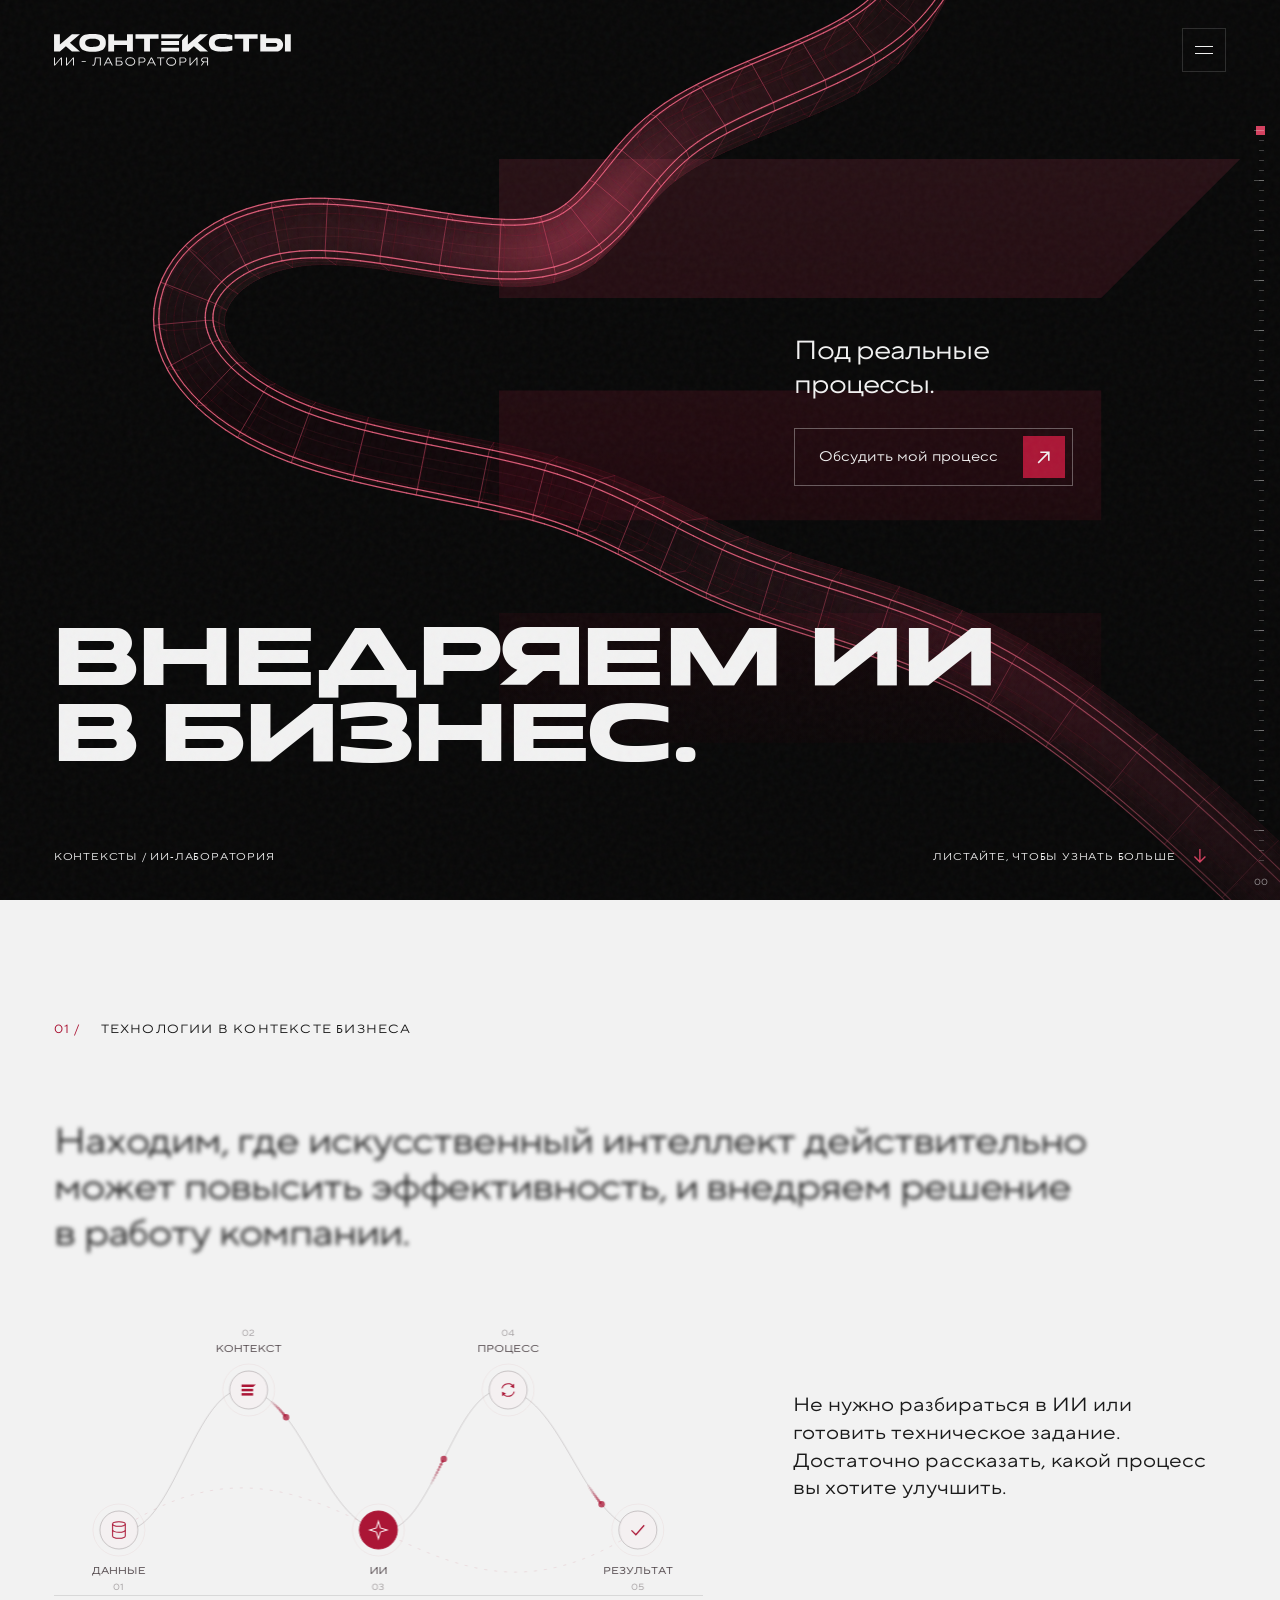
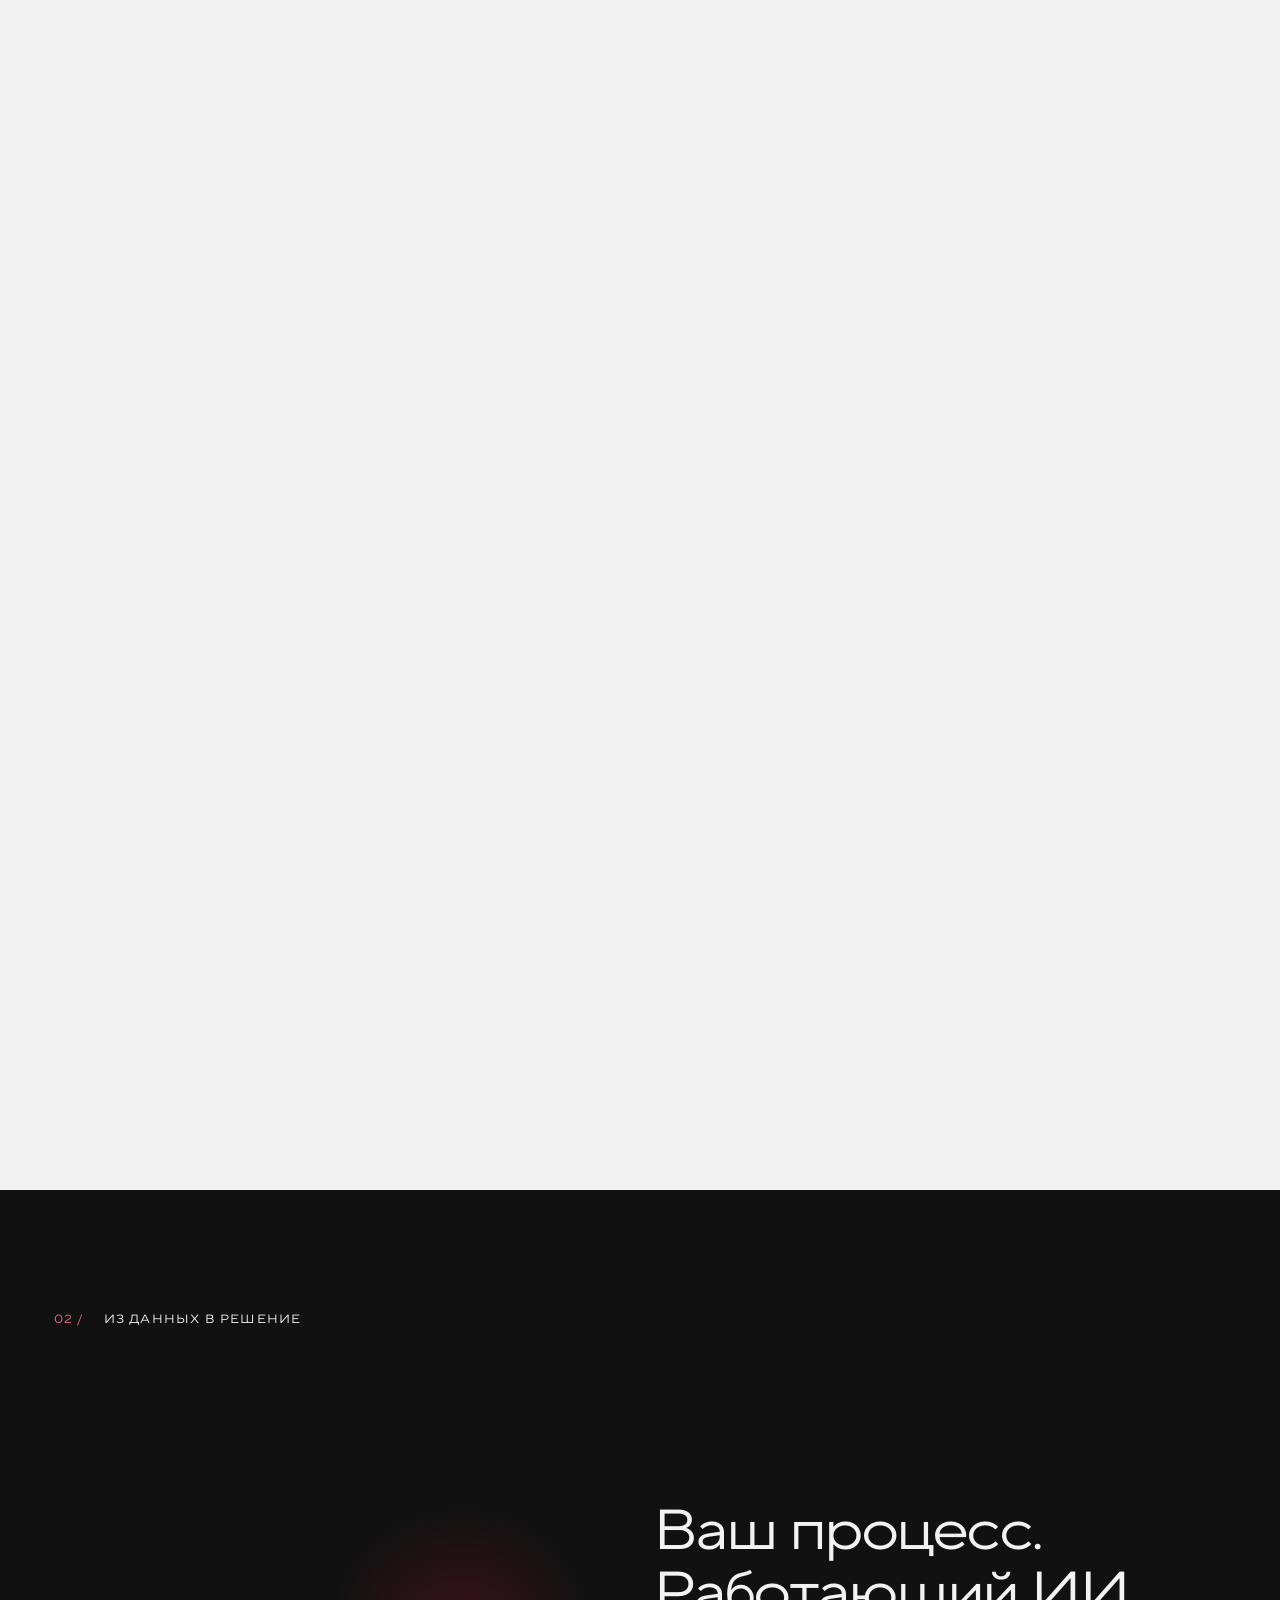
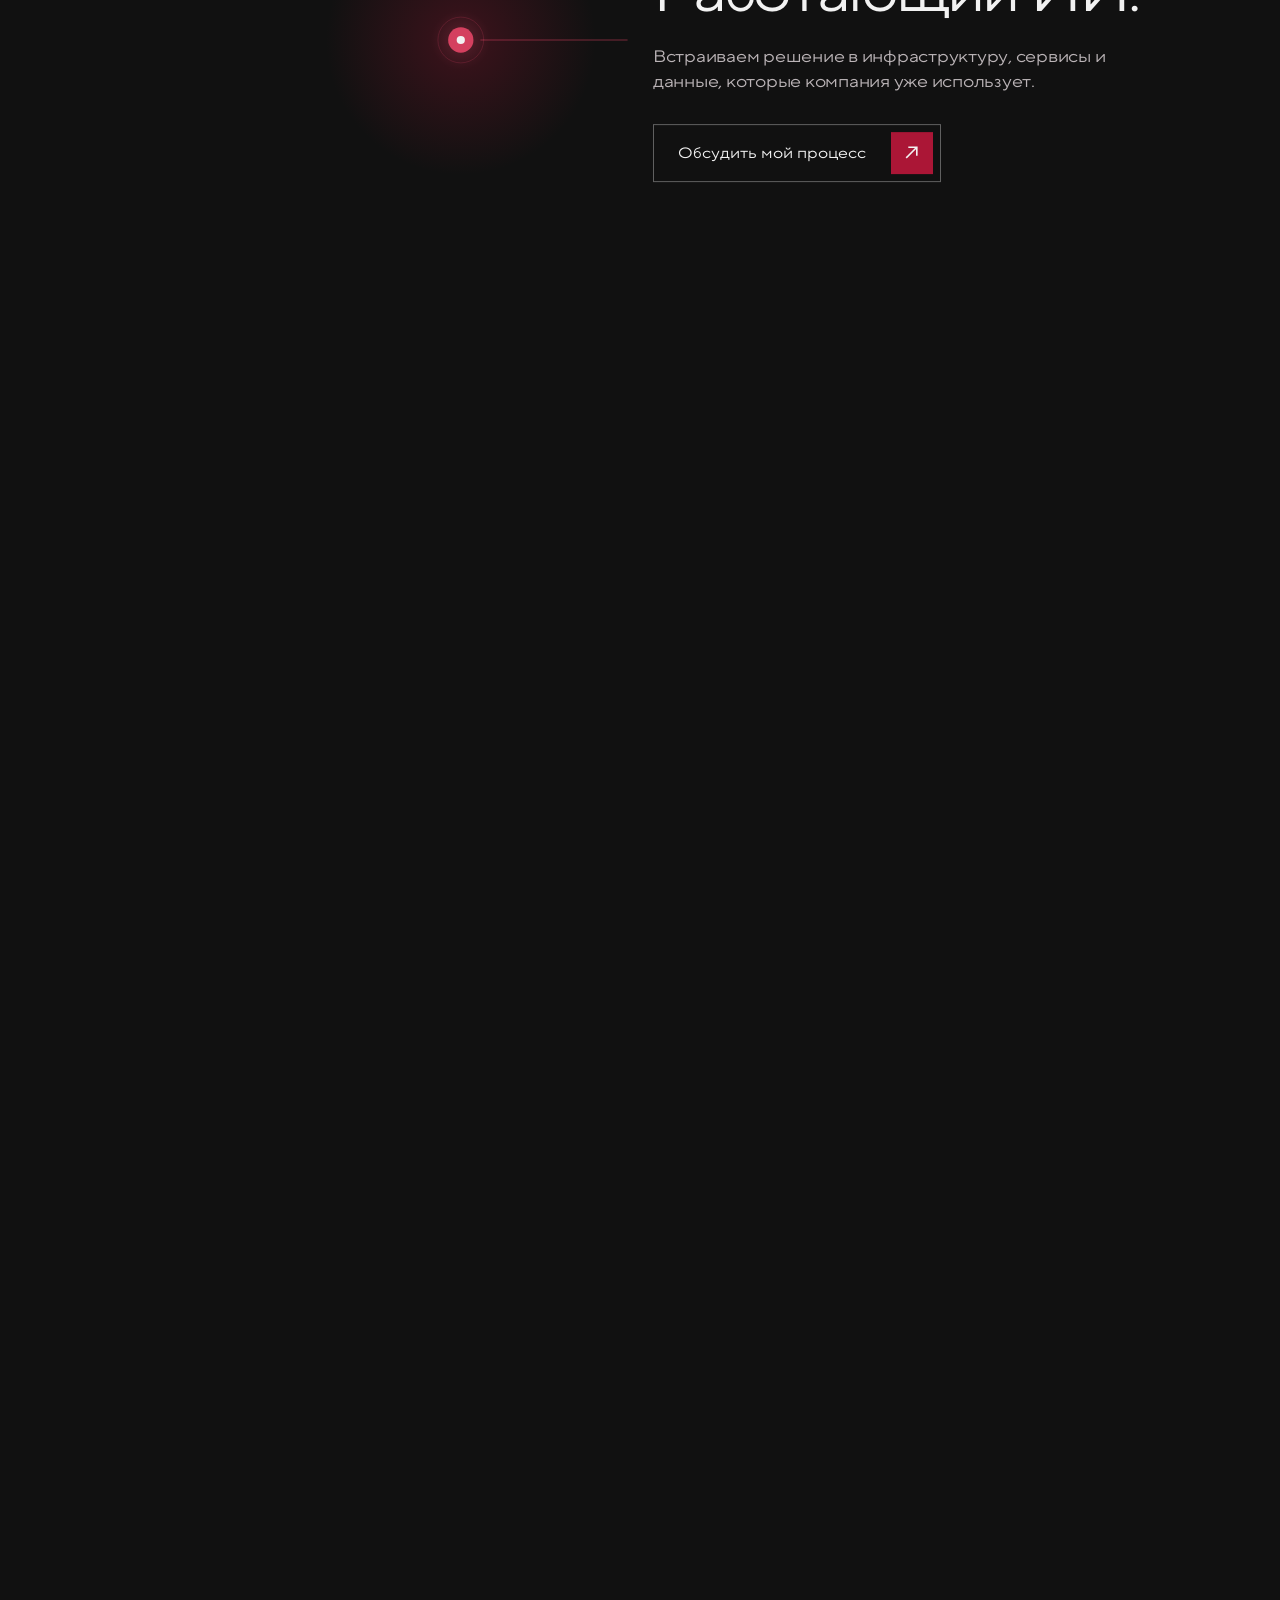
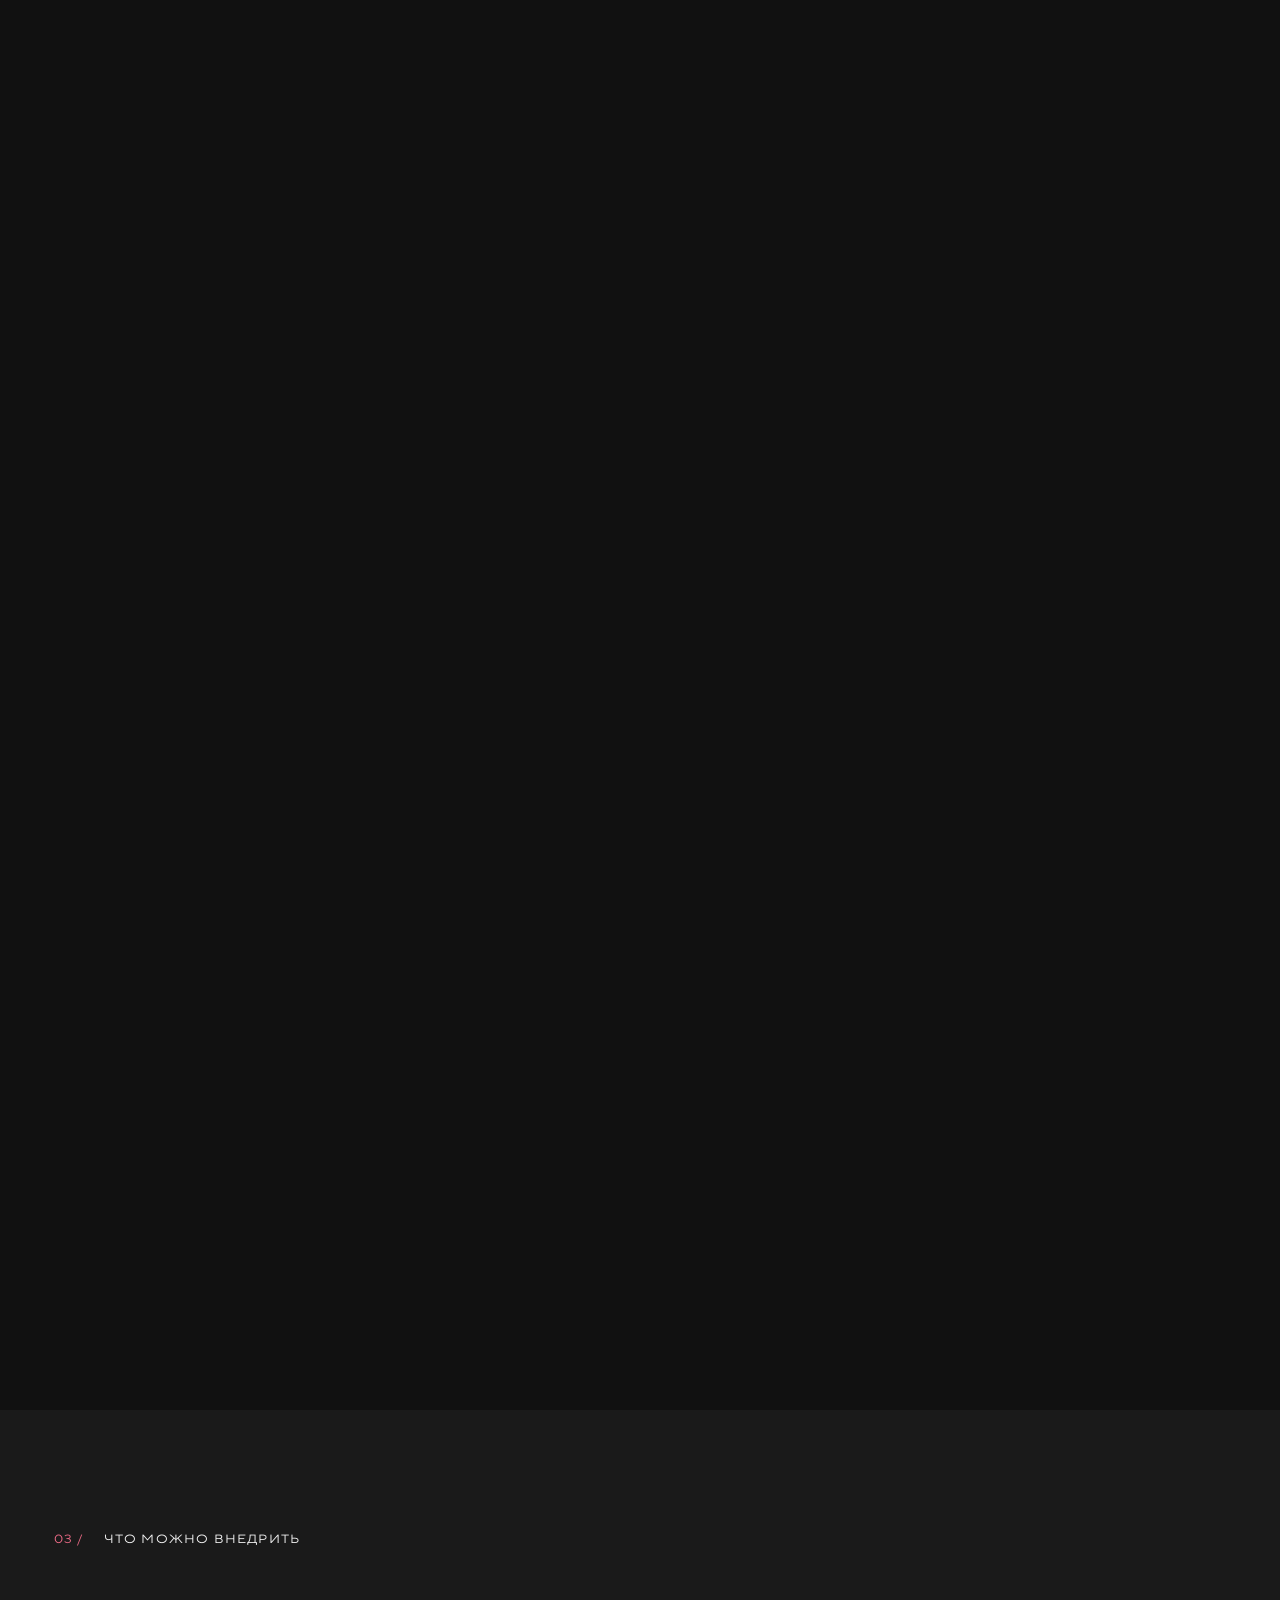
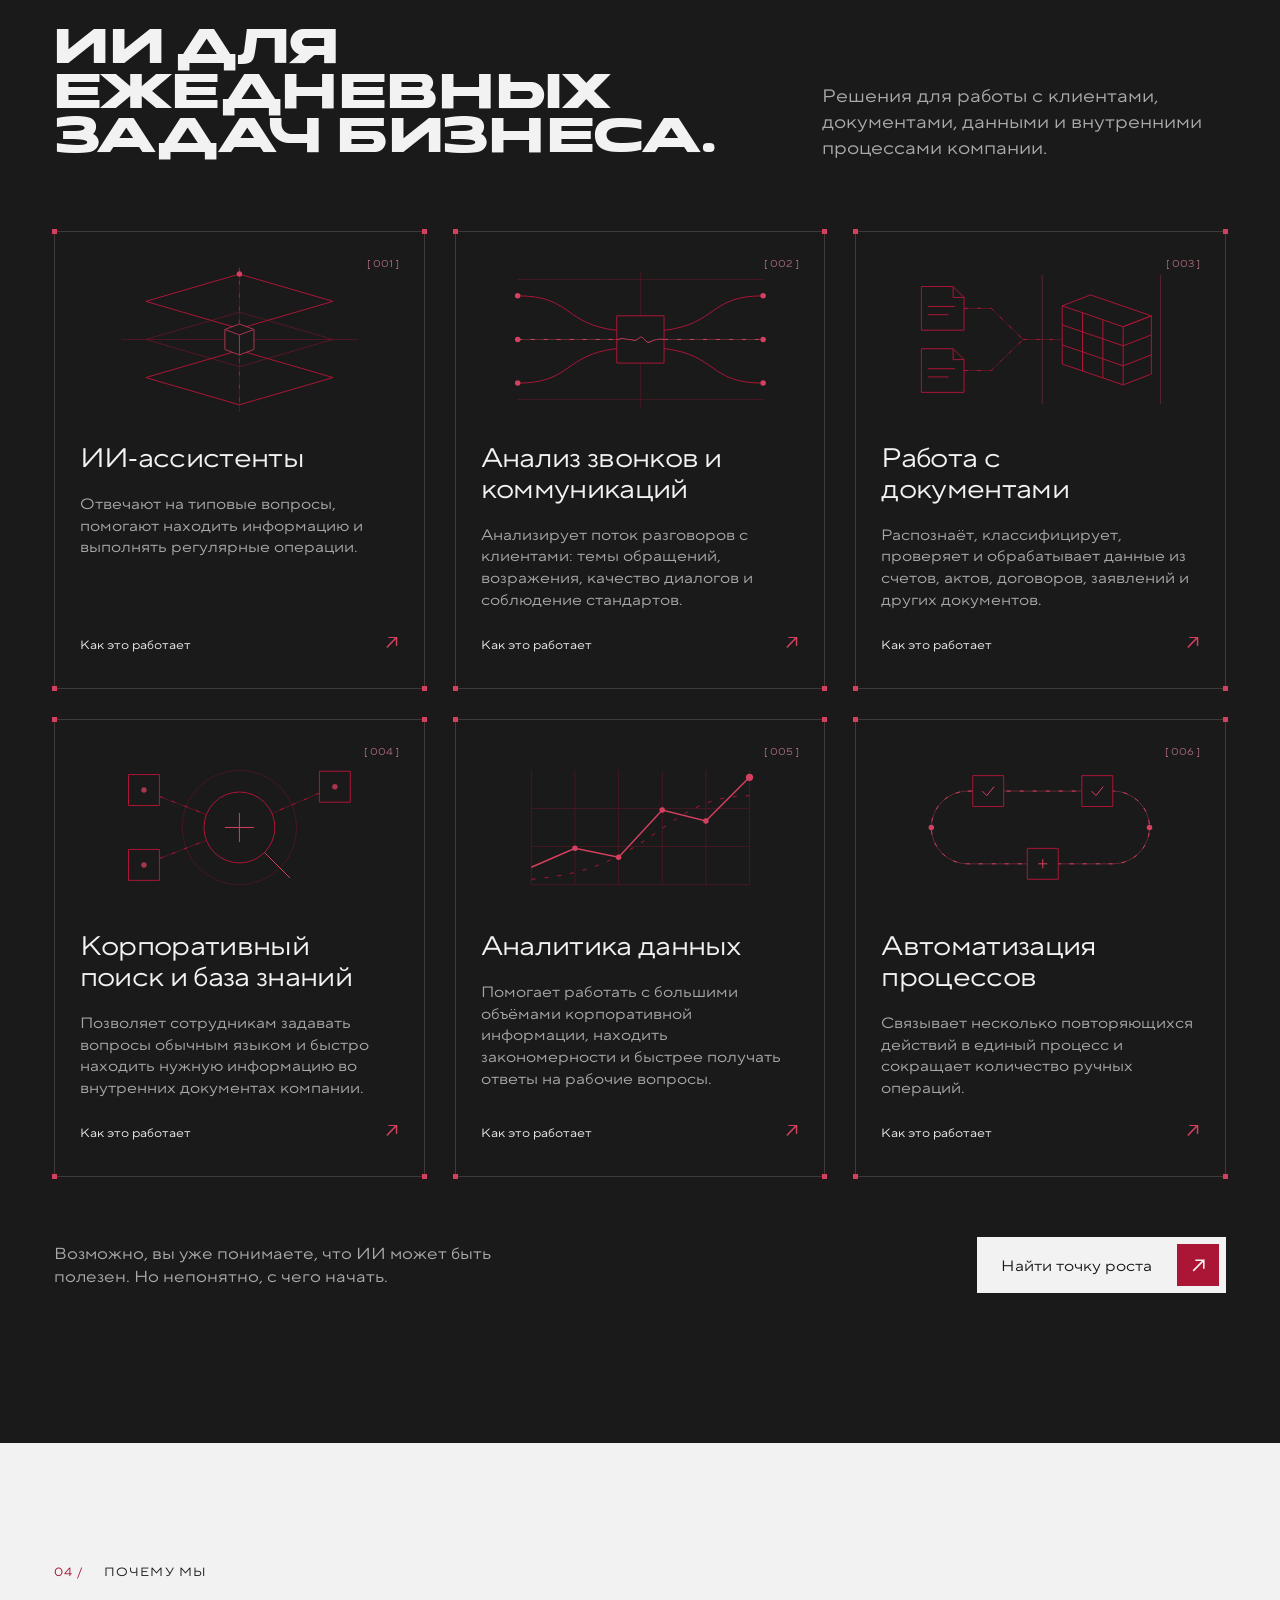
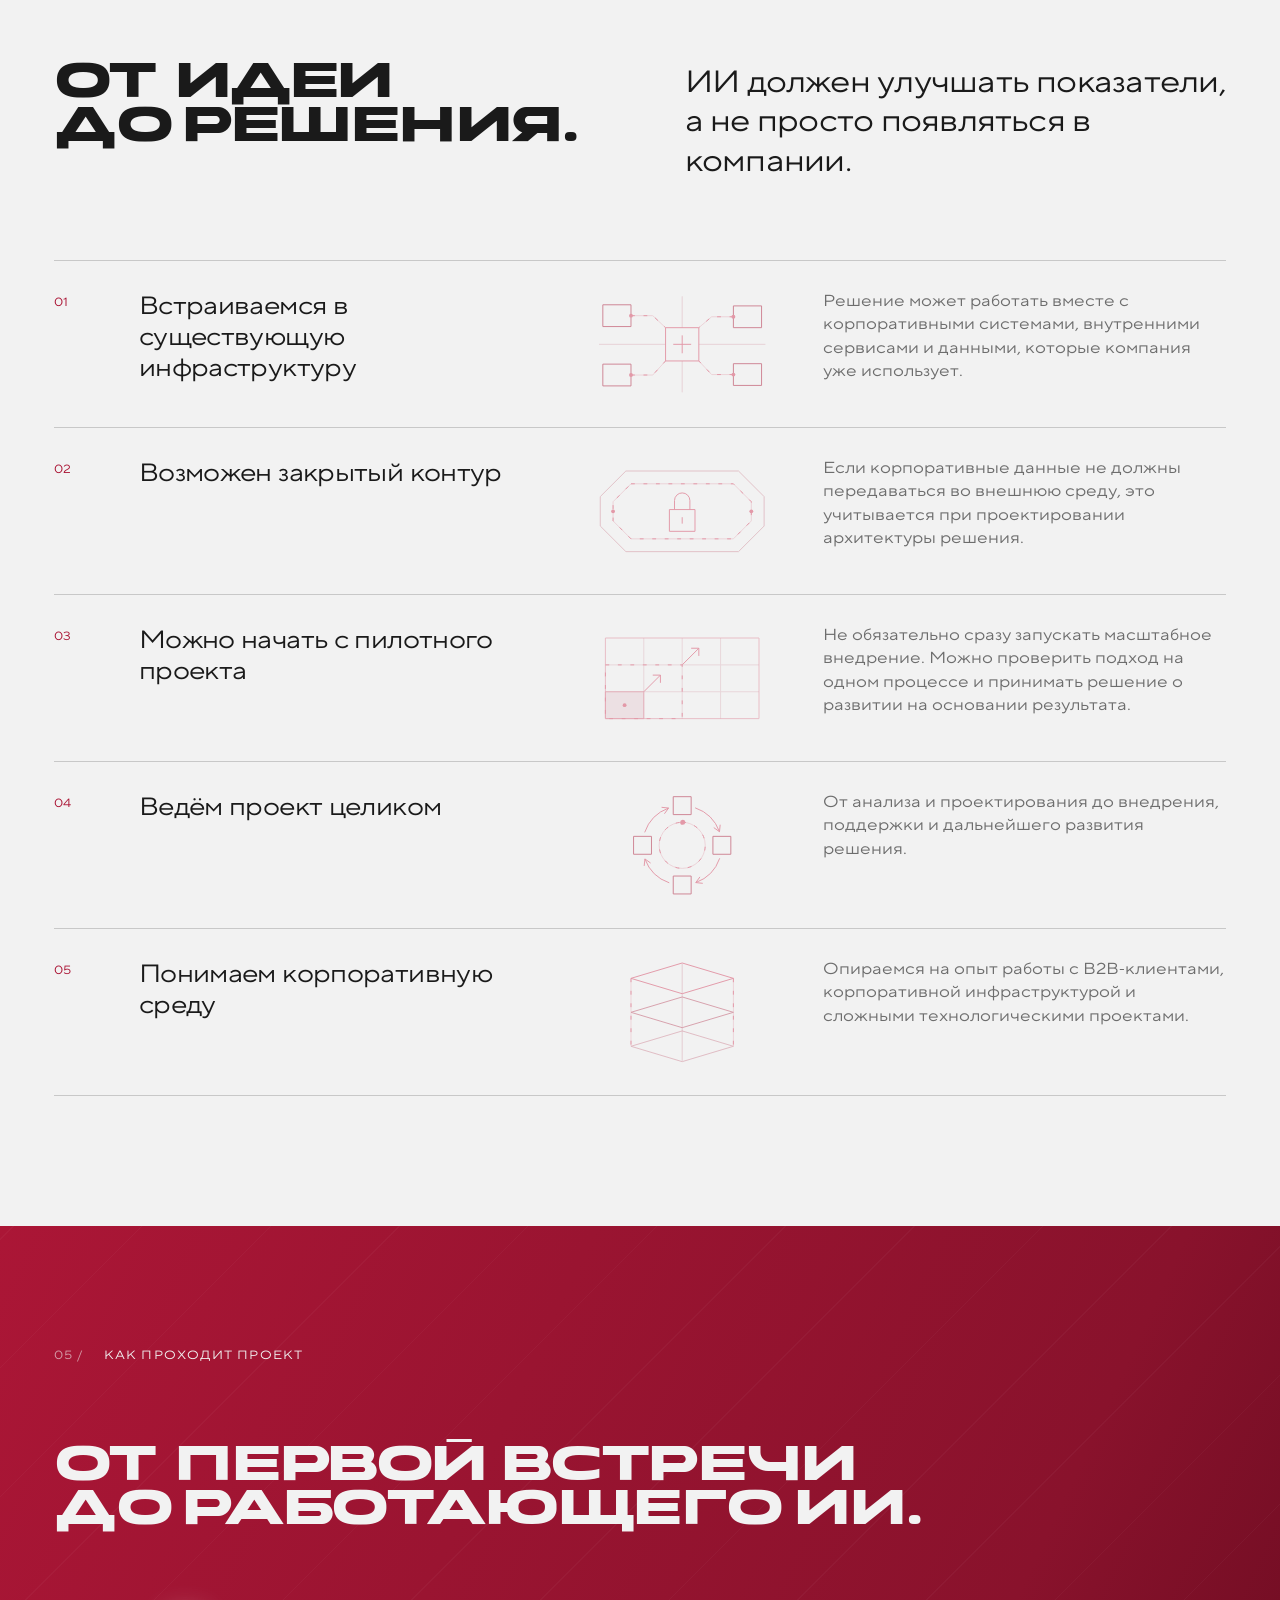
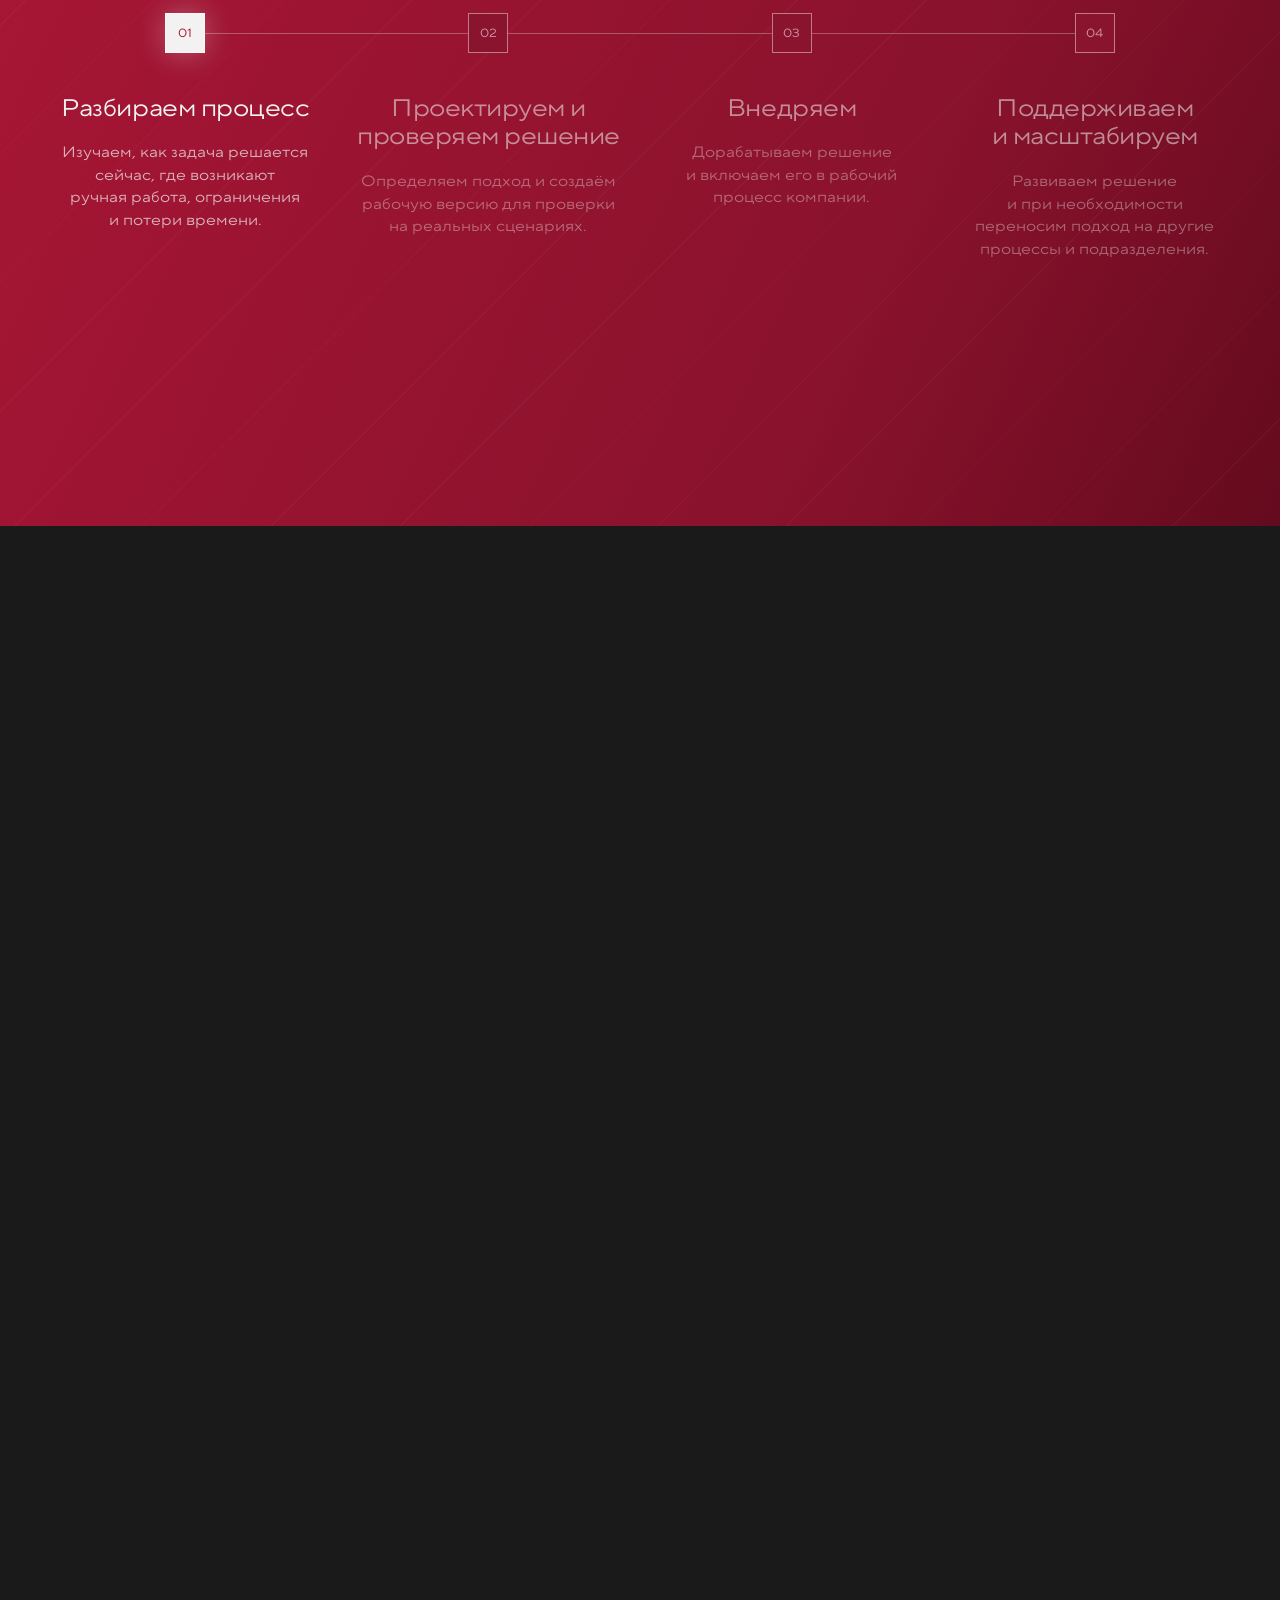
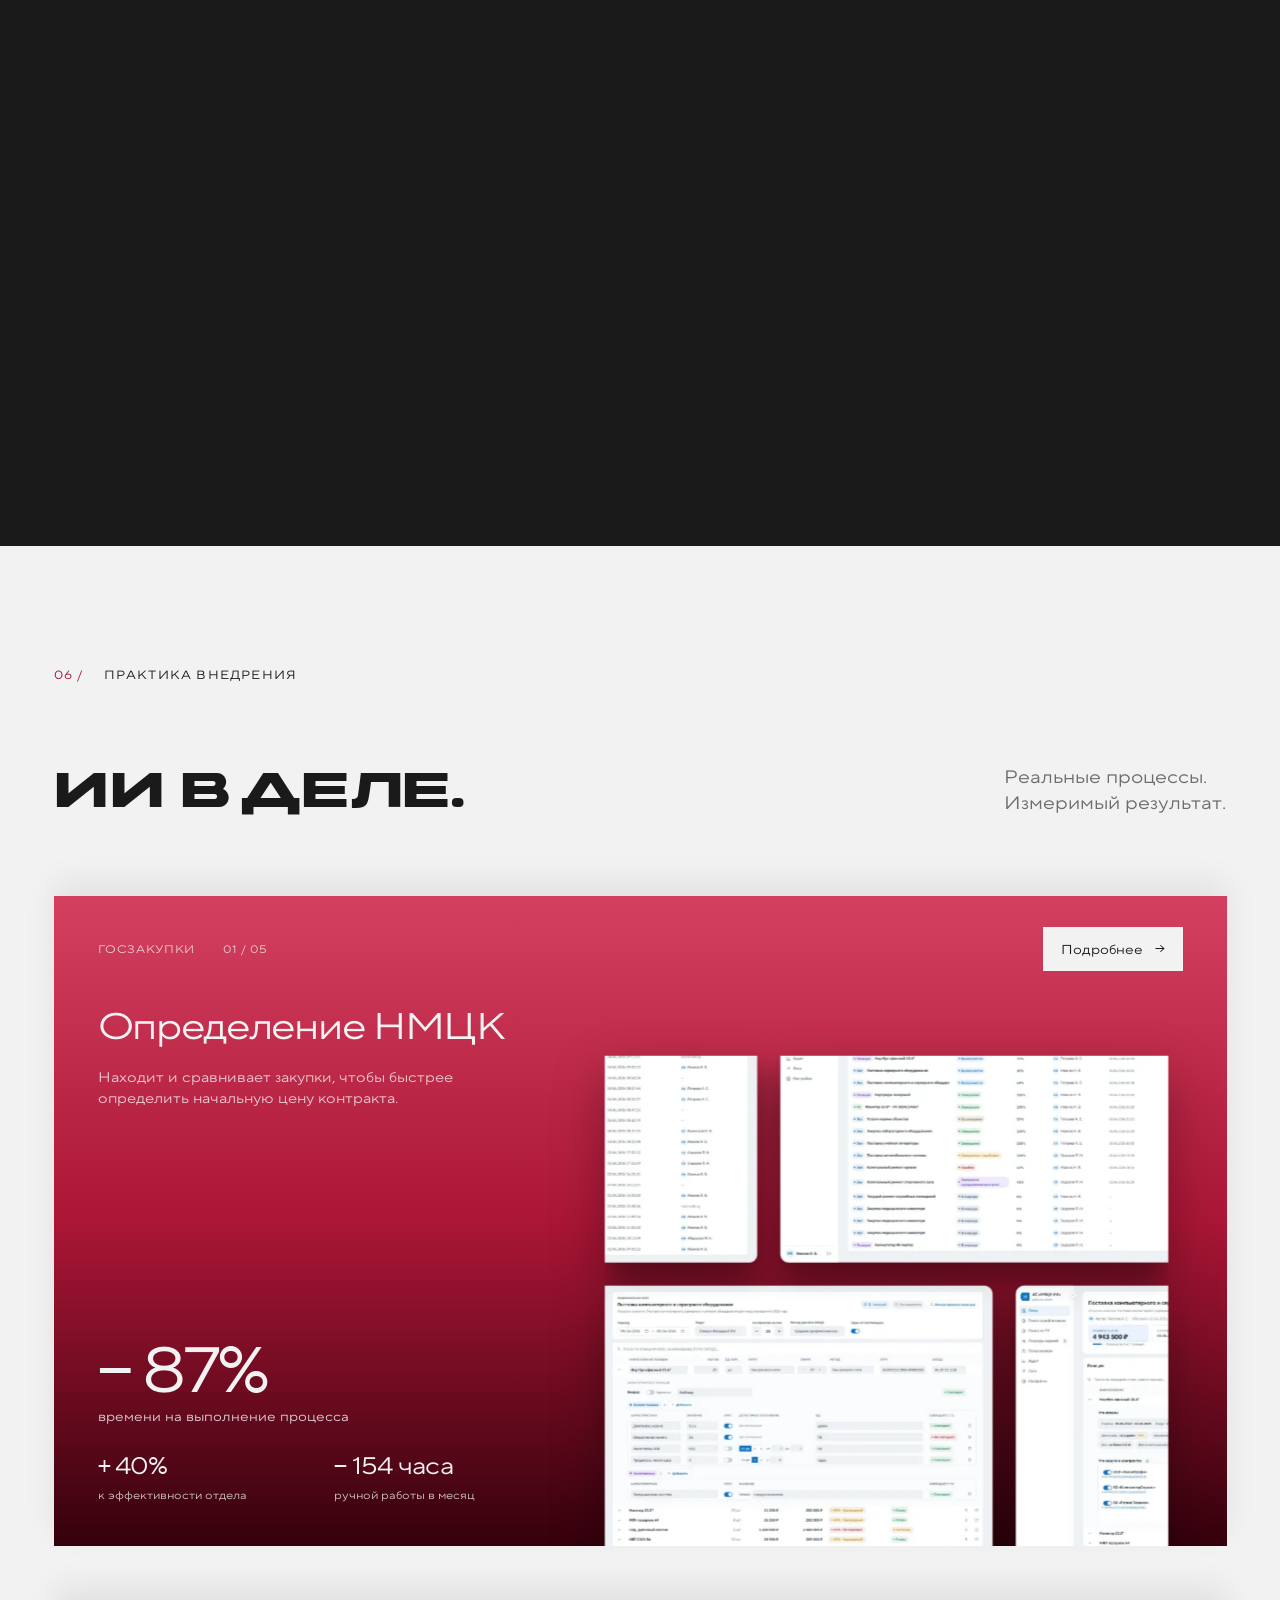
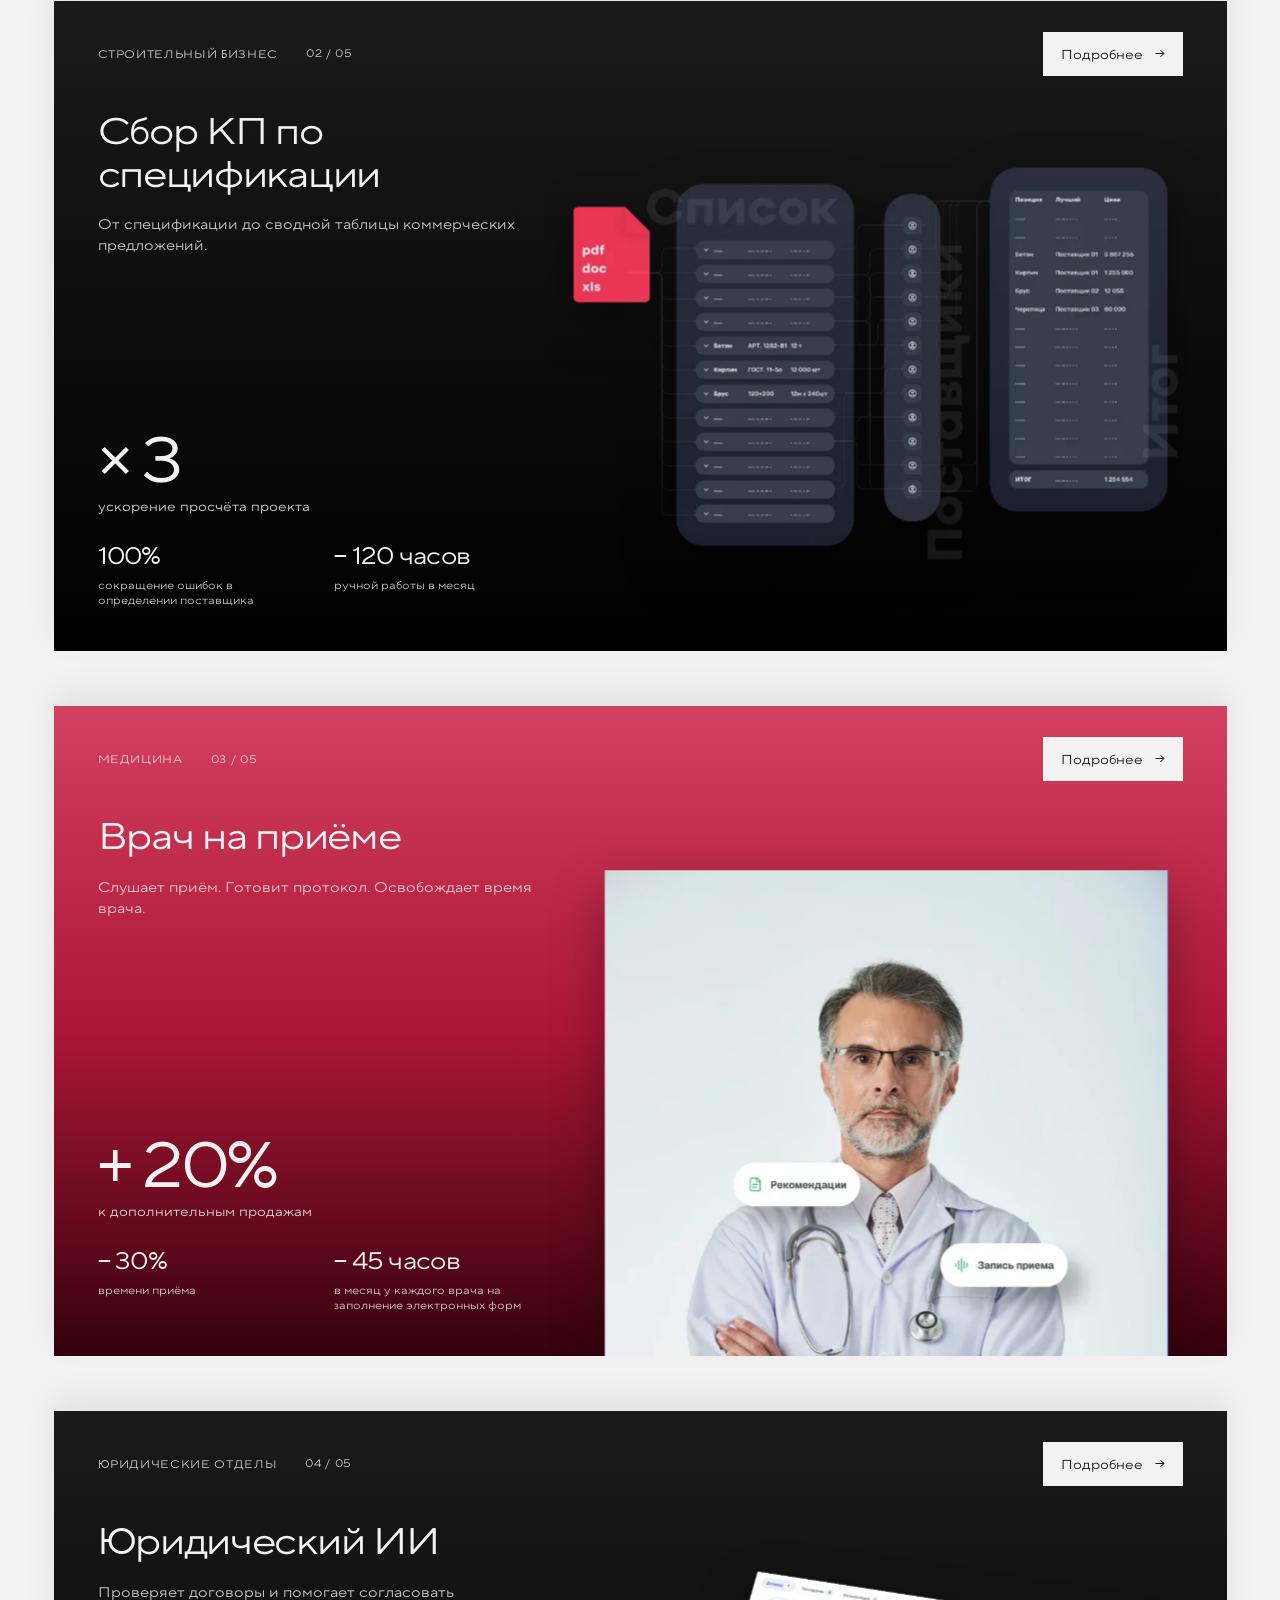
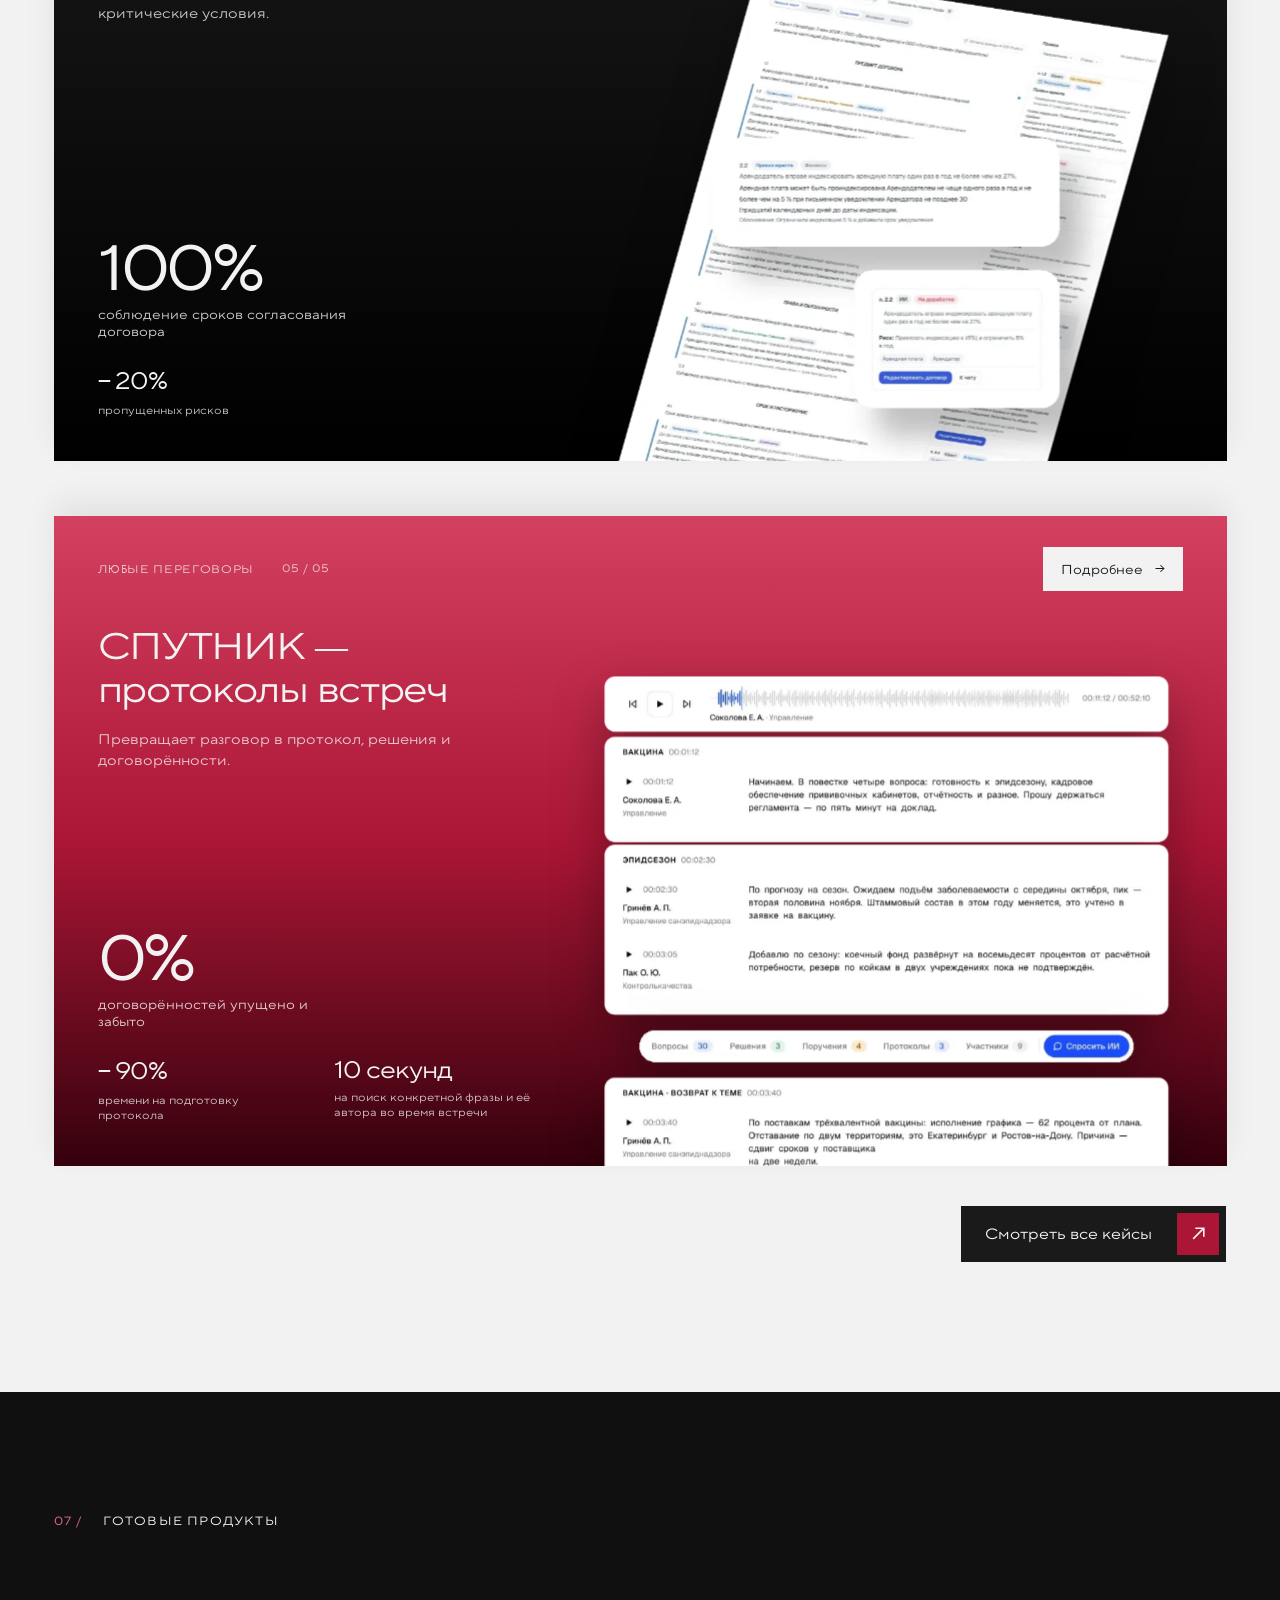
==== commit c91fc9f6: "Update the site Co-Authored-By: Claude Opus 5.5 <noreply@anthropic.com>" ====
--- a/index.html
+++ b/index.html
@@ -1 +1 @@
-<!DOCTYPE html><html lang="ru" class="ODyDCa_variable R0c7Eq_variable X606LG_variable"><head><meta charSet="utf-8"/><meta name="viewport" content="width=device-width, initial-scale=1"/><link rel="preload" href="/_next/static/media/fors-s.p.0415j2cwmaa02.woff2" as="font" crossorigin="" type="font/woff2"/><link rel="preload" href="/_next/static/media/norms_subset-s.p.2enl2txj6a--s.woff2" as="font" crossorigin="" type="font/woff2"/><link rel="preload" href="/_next/static/media/onder-s.p.0d-o0-3b6ol0z.woff2" as="font" crossorigin="" type="font/woff2"/><link rel="stylesheet" href="/_next/static/chunks/312ea7-wrqcda.css" data-precedence="next"/><link rel="stylesheet" href="/_next/static/chunks/028q0v7f6pry0.css" data-precedence="next"/><link rel="stylesheet" href="/_next/static/chunks/3fe78hby16tqs.css" data-precedence="next"/><link rel="preload" as="script" fetchPriority="low" href="/_next/static/chunks/1pcw6gskne7pf.js"/><script src="/_next/static/chunks/1wnov70f88xjy.js" async=""></script><script src="/_next/static/chunks/3jn_x8ihwq16e.js" async=""></script><script src="/_next/static/chunks/33om2u2l1wmz7.js" async=""></script><script src="/_next/static/chunks/turbopack-2u1d16houkiyo.js" async=""></script><script src="/_next/static/chunks/3qfy96eoyh-ek.js" async=""></script><script src="/_next/static/chunks/3kb3u0l8bttwd.js" async=""></script><script src="/_next/static/chunks/3zt_16xndew4w.js" async=""></script><script src="/_next/static/chunks/3sa2qdst39fns.js" async=""></script><script src="/_next/static/chunks/0tollpyh03uaw.js" async=""></script><meta name="next-size-adjust" content=""/><title>Контексты — ИИ-лаборатория</title><meta name="description" content="Находим, где искусственный интеллект действительно может повысить эффективность, и внедряем решение в работу компании."/><meta name="robots" content="noindex, nofollow"/><meta property="og:title" content="Контексты — ИИ-лаборатория"/><meta property="og:description" content="Находим, где искусственный интеллект действительно может повысить эффективность, и внедряем решение в работу компании."/><meta name="twitter:card" content="summary"/><meta name="twitter:title" content="Контексты — ИИ-лаборатория"/><meta name="twitter:description" content="Находим, где искусственный интеллект действительно может повысить эффективность, и внедряем решение в работу компании."/><link rel="icon" href="/images/favicon.svg"/><script>document.documentElement.classList.add('motion-ready')</script><script src="/_next/static/chunks/0cz1d0mv5g_q7.js" noModule=""></script></head><body><div hidden=""><!--$--><!--/$--></div><a class="skip" href="#about" data-skip="">Перейти к содержанию</a><div class="texture" aria-hidden="true"></div><header class="arFiJq_header" id="header"><a href="#intro" class="arFiJq_brand" aria-label="Контексты — в начало" data-focus-first=""><svg class="MSOgda_descriptor" viewBox="0 0 734.76 98.45" role="img" aria-label="Контексты — ИИ-лаборатория"><path fill="currentColor" fill-rule="evenodd" d="M49.32 27.37L80.59 54L55.55 54L36.78 38.05L18.01 54L0 54L0 0.74L18.14 0.74L18.14 32.55L55.54 0.74L80.58 0.74L49.31 27.37L49.32 27.37ZM119.67 0.19C122.91 0.13 126.18 0.17 129.47 0.33C132.75 0.48 135.92 0.87 138.97 1.46C142.01 2.06 144.87 2.96 147.54 4.14C150.21 5.32 152.52 6.94 154.49 8.99C156.46 11.03 158.01 13.57 159.15 16.6C160.28 19.63 160.83 23.28 160.8 27.55C160.83 31.71 160.28 35.28 159.15 38.28C158.01 41.28 156.46 43.79 154.49 45.83C152.52 47.86 150.2 49.48 147.54 50.72C144.87 51.94 142.01 52.87 138.97 53.52C135.92 54.15 132.75 54.56 129.47 54.72C126.18 54.89 122.91 54.94 119.67 54.88C116.46 54.94 113.2 54.88 109.9 54.72C106.6 54.56 103.42 54.15 100.38 53.52C97.34 52.88 94.49 51.95 91.84 50.72C89.19 49.49 86.87 47.86 84.89 45.83C82.9 43.8 81.35 41.28 80.23 38.28C79.11 35.28 78.55 31.71 78.55 27.55C78.55 23.4 79.11 19.63 80.23 16.6C81.35 13.57 82.9 11.03 84.89 8.99C86.88 6.94 89.19 5.33 91.84 4.14C94.49 2.96 97.34 2.07 100.38 1.46C103.43 0.86 106.61 0.48 109.9 0.33C113.21 0.18 116.47 0.14 119.67 0.19M119.67 40.42C122.37 40.42 125.07 40.26 127.78 39.94C130.5 39.61 132.94 39.01 135.12 38.1C137.3 37.18 139.08 35.89 140.46 34.21C141.84 32.53 142.56 30.31 142.62 27.55C142.62 25.77 142.3 24.2 141.65 22.88C140.99 21.54 140.13 20.4 139.03 19.44C137.94 18.49 136.66 17.71 135.16 17.1C133.68 16.5 132.09 16.01 130.4 15.65C128.7 15.28 126.93 15.03 125.1 14.9C123.27 14.77 121.46 14.68 119.67 14.66C117.88 14.66 116.07 14.73 114.24 14.89C112.41 15.04 110.65 15.29 108.96 15.66C107.28 16.02 105.7 16.51 104.21 17.11C102.73 17.72 101.43 18.5 100.33 19.45C99.22 20.41 98.35 21.55 97.71 22.89C97.08 24.22 96.75 25.78 96.71 27.56C96.78 29.39 97.12 30.97 97.78 32.31C98.43 33.66 99.3 34.82 100.39 35.77C101.49 36.71 102.77 37.5 104.23 38.1C105.71 38.71 107.29 39.18 108.98 39.51C110.68 39.84 112.43 40.08 114.26 40.21C116.07 40.35 117.88 40.42 119.66 40.42L119.67 40.42M119.67 40.46C119.74 40.46 119.75 40.46 119.74 40.44C119.72 40.42 119.7 40.42 119.67 40.42C119.64 40.42 119.62 40.42 119.62 40.44C119.62 40.46 119.64 40.46 119.67 40.46ZM226.57 0.74L244.71 0.74L244.71 54L226.57 54L226.57 34.5L186.44 34.5L186.44 54L168.31 54L168.31 0.74L186.44 0.74L186.44 20.24L226.57 20.24L226.57 0.74ZM324.48 15.01L297.75 15.01L297.75 54L279.62 54L279.62 15.01L252.89 15.01L252.89 0.74L324.48 0.74L324.48 15.01ZM446.67 27.48L477.94 54.12L452.9 54.12L434.13 38.16L415.36 54.12L397.36 54.12L397.36 19.1L415.5 0.85L415.5 32.67L452.89 0.85L477.93 0.85L446.66 27.48L446.67 27.48ZM521.64 14.51C519.85 14.51 518.05 14.57 516.23 14.71C514.41 14.85 512.65 15.09 510.98 15.44C509.29 15.79 507.72 16.27 506.26 16.87C504.78 17.48 503.49 18.26 502.39 19.19C501.28 20.13 500.4 21.28 499.76 22.63C499.1 23.97 498.76 25.56 498.73 27.38C498.8 29.41 499.21 31.14 499.99 32.56C500.76 33.99 501.78 35.18 503.05 36.13C504.32 37.09 505.78 37.84 507.42 38.38C509.05 38.92 510.75 39.34 512.51 39.61C514.26 39.88 516.02 40.06 517.78 40.13C519.54 40.2 521.18 40.24 522.69 40.24C523.39 40.24 524.38 40.24 525.69 40.22C526.99 40.2 528.49 40.16 530.16 40.07C531.85 39.97 533.66 39.85 535.61 39.71C537.57 39.56 539.57 39.35 541.62 39.09C543.66 38.83 545.69 38.5 547.71 38.09C549.73 37.68 551.61 37.2 553.37 36.65L553.37 50.83C548.28 52.31 543.09 53.35 537.79 53.94C532.48 54.53 527.11 54.78 521.65 54.68C521.13 54.68 520.64 54.68 520.18 54.7C519.71 54.72 519.21 54.72 518.7 54.72C515.61 54.72 512.52 54.59 509.43 54.33C506.34 54.08 503.38 53.59 500.57 52.88C497.75 52.17 495.12 51.19 492.68 49.93C490.24 48.66 488.12 47.03 486.31 44.99C484.51 42.97 483.1 40.51 482.09 37.63C481.08 34.74 480.57 31.34 480.57 27.4L480.57 27.35C480.57 23.38 481.09 19.95 482.12 17.06C483.15 14.17 484.57 11.7 486.37 9.68C488.17 7.65 490.31 6 492.78 4.74C495.24 3.48 497.9 2.49 500.73 1.79C503.57 1.08 506.54 0.6 509.66 0.36C512.78 0.12 515.89 0 518.98 0C522.07 0 524.91 0.05 527.77 0.14C530.63 0.23 533.48 0.41 536.3 0.68C539.11 0.96 541.93 1.34 544.75 1.86C547.56 2.38 550.45 3.06 553.38 3.9L553.38 18.13C551.84 17.64 550.2 17.22 548.48 16.86C546.74 16.49 545 16.18 543.23 15.93C541.45 15.67 539.69 15.45 537.93 15.26C536.18 15.08 534.49 14.94 532.89 14.86C529.13 14.62 525.39 14.5 521.67 14.5L521.64 14.51ZM631.99 15.01L605.27 15.01L605.27 54L587.13 54L587.13 15.01L560.41 15.01L560.41 0.74L631.99 0.74L631.99 15.01ZM690.77 13.46C693.56 13.46 696.18 13.99 698.66 15.05C701.12 16.11 703.28 17.56 705.11 19.4C706.94 21.23 708.39 23.38 709.45 25.85C710.5 28.32 711.04 30.95 711.04 33.74C711.04 36.53 710.5 39.15 709.45 41.63C708.39 44.1 706.94 46.25 705.11 48.08C703.28 49.92 701.12 51.36 698.66 52.43C696.19 53.49 693.56 54.02 690.77 54.02L640.09 54.02L640.09 0.64L658.22 0.64L658.22 13.46L690.77 13.46M687.31 39.41C688.11 39.41 688.83 39.26 689.51 38.96C690.2 38.66 690.79 38.25 691.31 37.74C691.82 37.22 692.23 36.62 692.53 35.94C692.84 35.26 692.98 34.52 692.98 33.74C692.98 32.96 692.84 32.22 692.53 31.54C692.23 30.86 691.82 30.26 691.31 29.75C690.79 29.23 690.2 28.82 689.51 28.52C688.83 28.22 688.1 28.07 687.31 28.07L658.22 28.07L658.22 39.43L687.31 39.43L687.31 39.41M734.76 0.69L734.76 53.96L716.67 53.96L716.67 0.69L734.76 0.69ZM332.83 22.08L388.02 22.08L388.02 33.96L332.83 33.96L332.83 22.08ZM332.83 0.85L400.76 0.85L388.02 13.59L332.83 13.59L332.83 0.85ZM332.83 42.45L388.02 42.45L388.02 54.34L332.83 54.34L332.83 42.45ZM2.9 98.09L0 98.09L0 72.72L2.97 72.72L2.97 93.74L3.12 93.74L21.67 72.72L24.6 72.72L24.6 98.09L21.6 98.09L21.6 77.07L21.49 77.07L2.9 98.09ZM40.08 98.09L37.18 98.09L37.18 72.72L40.15 72.72L40.15 93.74L40.3 93.74L58.85 72.72L61.78 72.72L61.78 98.09L58.78 98.09L58.78 77.07L58.67 77.07L40.08 98.09ZM98.61 86.64L85.67 86.64L85.67 84.29L98.61 84.29L98.61 86.64ZM126.69 72.72L145.17 72.72L145.17 98.09L142.2 98.09L142.2 75.37L129.55 75.37L129.36 79.75C129.14 84.59 128.71 88.36 128.06 91.06C127.41 93.77 126.51 95.68 125.36 96.79C124.22 97.9 122.74 98.45 120.93 98.45C119.98 98.45 119.14 98.29 118.39 97.99L118.39 95.31C119.01 95.57 119.79 95.7 120.71 95.7C121.89 95.7 122.86 95.25 123.62 94.33C124.38 93.41 124.99 91.79 125.45 89.48C125.91 87.16 126.23 83.92 126.4 79.76L126.69 72.73L126.69 72.72ZM157.35 98.09L154.23 98.09L166.59 72.72L170.1 72.72L182.46 98.09L179.23 98.09L175.79 91.03L160.76 91.03L157.35 98.09M168.22 75.66L161.98 88.38L174.56 88.38L168.32 75.66L168.22 75.66ZM191.52 98.09L191.52 72.72L210.73 72.72L210.73 75.37L194.5 75.37L194.5 82.94L203.63 82.94C205.64 82.94 207.34 83.27 208.74 83.92C210.14 84.57 211.2 85.47 211.91 86.6C212.63 87.73 212.98 89.04 212.98 90.51C212.98 91.98 212.62 93.26 211.91 94.4C211.2 95.55 210.14 96.44 208.74 97.1C207.34 97.75 205.64 98.07 203.63 98.07L191.53 98.07L191.52 98.09M203.62 95.52C205.61 95.52 207.16 95.04 208.3 94.11C209.44 93.17 210 91.97 210 90.52C210 89.08 209.43 87.85 208.3 86.9C207.16 85.96 205.61 85.5 203.62 85.5L194.49 85.5L194.49 95.54L203.62 95.54L203.62 95.52ZM228.7 96.72C226.36 95.55 224.53 93.98 223.23 91.99C221.93 90 221.28 87.8 221.28 85.41C221.28 83.01 221.93 80.82 223.23 78.83C224.53 76.84 226.36 75.26 228.7 74.1C231.04 72.93 233.7 72.36 236.67 72.36C239.64 72.36 242.26 72.94 244.61 74.1C246.95 75.26 248.77 76.84 250.08 78.83C251.38 80.82 252.03 83.01 252.03 85.41C252.03 87.8 251.38 89.99 250.08 91.99C248.77 93.98 246.95 95.55 244.61 96.72C242.26 97.88 239.62 98.45 236.67 98.45C233.72 98.45 231.04 97.87 228.7 96.72M243.01 94.44C244.9 93.52 246.38 92.27 247.45 90.68C248.53 89.1 249.06 87.34 249.06 85.41C249.06 83.47 248.53 81.72 247.45 80.13C246.38 78.55 244.9 77.29 243.01 76.38C241.13 75.46 239.01 75 236.67 75C234.33 75 232.21 75.46 230.31 76.38C228.42 77.29 226.93 78.55 225.86 80.13C224.78 81.72 224.24 83.47 224.24 85.41C224.24 87.34 224.78 89.1 225.86 90.68C226.93 92.27 228.42 93.52 230.31 94.44C232.21 95.35 234.33 95.81 236.67 95.81C239.01 95.81 241.13 95.35 243.01 94.44ZM262.43 98.09L262.43 72.72L274.1 72.72C276.13 72.72 277.88 73.06 279.34 73.72C280.8 74.38 281.9 75.31 282.65 76.51C283.4 77.71 283.78 79.09 283.78 80.66C283.78 82.23 283.4 83.61 282.65 84.81C281.9 86.01 280.79 86.93 279.34 87.6C277.87 88.26 276.13 88.6 274.1 88.6L265.41 88.6L265.41 98.09L262.44 98.09L262.43 98.09M274.21 85.95C276.36 85.95 277.99 85.46 279.1 84.48C280.21 83.5 280.76 82.23 280.76 80.66C280.76 79.09 280.21 77.81 279.1 76.84C277.99 75.86 276.36 75.37 274.21 75.37L265.4 75.37L265.4 85.94L274.21 85.94L274.21 85.95ZM291.28 98.09L288.16 98.09L300.52 72.72L304.04 72.72L316.39 98.09L313.17 98.09L309.73 91.03L294.69 91.03L291.28 98.09M302.15 75.66L295.92 88.38L308.49 88.38L302.26 75.66L302.15 75.66ZM332.41 98.09L329.45 98.09L329.45 75.37L319.62 75.37L319.62 72.72L342.27 72.72L342.27 75.37L332.41 75.37L332.41 98.09ZM355.71 96.72C353.37 95.55 351.55 93.98 350.24 91.99C348.94 90 348.29 87.8 348.29 85.41C348.29 83.01 348.94 80.82 350.24 78.83C351.55 76.84 353.37 75.26 355.71 74.1C358.06 72.93 360.72 72.36 363.68 72.36C366.65 72.36 369.28 72.94 371.62 74.1C373.96 75.26 375.79 76.84 377.09 78.83C378.39 80.82 379.04 83.01 379.04 85.41C379.04 87.8 378.39 89.99 377.09 91.99C375.79 93.98 373.96 95.55 371.62 96.72C369.28 97.88 366.63 98.45 363.68 98.45C360.73 98.45 358.06 97.87 355.71 96.72M370.03 94.44C371.91 93.52 373.39 92.27 374.46 90.68C375.54 89.1 376.08 87.34 376.08 85.41C376.08 83.47 375.54 81.72 374.46 80.13C373.39 78.55 371.91 77.29 370.03 76.38C368.14 75.46 366.03 75 363.68 75C361.34 75 359.22 75.46 357.32 76.38C355.43 77.29 353.94 78.55 352.87 80.13C351.79 81.72 351.26 83.47 351.26 85.41C351.26 87.34 351.79 89.1 352.87 90.68C353.94 92.27 355.43 93.52 357.32 94.44C359.22 95.35 361.34 95.81 363.68 95.81C366.03 95.81 368.14 95.35 370.03 94.44ZM389.45 98.09L389.45 72.72L401.12 72.72C403.14 72.72 404.89 73.06 406.35 73.72C407.81 74.38 408.91 75.31 409.66 76.51C410.41 77.71 410.79 79.09 410.79 80.66C410.79 82.23 410.41 83.61 409.66 84.81C408.91 86.01 407.8 86.93 406.35 87.6C404.89 88.26 403.14 88.6 401.12 88.6L392.42 88.6L392.42 98.09L389.45 98.09L389.45 98.09M401.22 85.95C403.37 85.95 405 85.46 406.11 84.48C407.22 83.5 407.77 82.23 407.77 80.66C407.77 79.09 407.22 77.81 406.11 76.84C405 75.86 403.37 75.37 401.22 75.37L392.41 75.37L392.41 85.94L401.22 85.94L401.22 85.95ZM423.44 98.09L420.55 98.09L420.55 72.72L423.52 72.72L423.52 93.74L423.66 93.74L442.21 72.72L445.15 72.72L445.15 98.09L442.14 98.09L442.14 77.07L442.04 77.07L423.44 98.09ZM478.09 72.72L478.09 98.09L475.09 98.09L475.09 88.01L465.85 88.01L459.11 98.09L455.63 98.09L462.62 87.62C460.71 87.11 459.24 86.22 458.2 84.94C457.16 83.66 456.64 82.14 456.64 80.38C456.64 78.88 457.01 77.56 457.74 76.41C458.48 75.26 459.56 74.36 460.98 73.71C462.41 73.06 464.11 72.73 466.09 72.73L478.09 72.73L478.09 72.72M475.09 85.41L475.09 75.37L466.1 75.37C464 75.37 462.39 75.82 461.28 76.74C460.17 77.66 459.62 78.86 459.62 80.36C459.62 81.86 460.17 83.07 461.28 84C462.39 84.93 464.01 85.39 466.1 85.39L475.09 85.39L475.09 85.41Z"></path></svg></a><div class="arFiJq_headerActions"><button type="button" data-contact="" data-header-cta="" class="_8cr-Ka_button _8cr-Ka_paper arFiJq_headerCta"><span>Обсудить мой процесс</span><span class="_8cr-Ka_arrow" aria-hidden="true" data-arrow=""><svg viewBox="0 0 16 16" fill="none"><path d="M3 13 13 3M5 3h8v8" stroke="currentColor" stroke-width="1.5"></path></svg></span></button><button type="button" class="arFiJq_menuToggle" aria-expanded="false" aria-controls="menu" aria-label="Открыть меню" data-menu-toggle=""><span></span><span></span></button></div></header><aside class="Ocy1GW_rail" id="rail" tabindex="0" role="slider" aria-label="Прокрутка страницы" aria-valuemin="0" aria-valuemax="100" aria-valuenow="0" aria-orientation="vertical"><span class="Ocy1GW_railThumb" data-rail-thumb=""></span><span class="Ocy1GW_railLabel" data-rail-label="">Начало</span><span class="Ocy1GW_railCount" data-rail-count="">00</span></aside><div id="menu" class="_9dg8zq_menuOverlay" inert="" aria-hidden="true"><nav aria-label="Разделы страницы"><a href="#solutions">Решения</a><a href="#approach">Подход</a><a href="#process">Процесс</a><a href="#cases">Кейсы</a><a href="#products">Готовые продукты</a><a href="#faq">Вопросы</a><button type="button" data-contact="">Контакты</button></nav><div class="_9dg8zq_menuFooter"><a href="tel:+78120000000">+7 812 000-00-00</a><a href="mailto:hello@example.com">hello@example.com</a><span>Санкт-Петербург</span></div></div><main id="main"><div class="PgAKtG_introStack" data-intro-stack=""><section id="intro" class="PgAKtG_hero dark" data-chapter="Начало" data-hero=""><div class="PgAKtG_heroFallback" aria-hidden="true"></div><svg class="PgAKtG_heroSign" viewBox="0 0 110 89" aria-hidden="true"><defs><linearGradient id="brand-sign-fill" x1="0" y1="0" x2="0" y2="1"><stop offset="0" stop-color="#D4405F"></stop><stop offset=".5" stop-color="#AB1636"></stop><stop offset="1" stop-color="#34010C"></stop></linearGradient></defs><path fill="url(#brand-sign-fill)" d="M0 35.69h89.23v19.22H0ZM0 1.37h109.82L89.23 21.97H0ZM0 68.64h89.23v19.22H0Z"></path></svg><canvas id="hero-canvas" aria-hidden="true"></canvas><div class="PgAKtG_heroLead"><p class="word-motion" data-words=""><span><span><span class="motion-word" style="--word:0">Под</span> </span><span><span class="motion-word" style="--word:1">реальные</span></span><br/></span><span><span><span class="motion-word" style="--word:2">процессы.</span></span></span></p><button type="button" data-contact="" data-hero-cta="" class="_8cr-Ka_button _8cr-Ka_outline PgAKtG_pill"><span>Обсудить мой процесс</span><span class="_8cr-Ka_arrow" aria-hidden="true" data-arrow=""><svg viewBox="0 0 16 16" fill="none"><path d="M3 13 13 3M5 3h8v8" stroke="currentColor" stroke-width="1.5"></path></svg></span></button></div><h1 class="display has-line-motion PgAKtG_heroTitle" data-display=""><span class="motion-line" style="display:block;white-space:nowrap"><span class="motion-line-inner" style="--line:0">ВНЕДРЯЕМ ИИ</span></span><span class="motion-line" style="display:block;white-space:nowrap"><span class="motion-line-inner" style="--line:1">В БИЗНЕС.</span></span></h1><div class="PgAKtG_heroFoot"><span>Контексты / ИИ-лаборатория</span><a class="PgAKtG_scrollCue" href="#about">Листайте, чтобы узнать больше<!-- --> <span aria-hidden="true">↓</span></a></div></section><div class="OtWT4W_aboutTrack" data-about-track=""><section id="about" class="OtWT4W_about light shell" data-chapter="О нас"><div class="section-top"><p class="mL1_uW_label" data-label=""><span class="mL1_uW_index" data-label-index="">01<!-- --> /</span>Технологии в контексте бизнеса</p></div><h2 class="OtWT4W_aboutStatement body-large" id="read-statement"><span><span class="OtWT4W_readWord" data-read-word="">Находим,</span> </span><span><span class="OtWT4W_readWord" data-read-word="">где</span> </span><span><span class="OtWT4W_readWord" data-read-word="">искусственный</span> </span><span><span class="OtWT4W_readWord" data-read-word="">интеллект</span> </span><span><span class="OtWT4W_readWord" data-read-word="">действительно</span> </span><span><span class="OtWT4W_readWord" data-read-word="">может</span> </span><span><span class="OtWT4W_readWord" data-read-word="">повысить</span> </span><span><span class="OtWT4W_readWord" data-read-word="">эффективность,</span> </span><span><span class="OtWT4W_readWord" data-read-word="">и</span> </span><span><span class="OtWT4W_readWord" data-read-word="">внедряем</span> </span><span><span class="OtWT4W_readWord" data-read-word="">решение</span> </span><span><span class="OtWT4W_readWord" data-read-word="">в</span> </span><span><span class="OtWT4W_readWord" data-read-word="">работу</span> </span><span><span class="OtWT4W_readWord" data-read-word="">компании.</span></span></h2><div class="OtWT4W_aboutBottom"><div class="OtWT4W_flowWrap"><canvas id="flow-canvas" aria-hidden="true"></canvas></div><div class="OtWT4W_aboutNote reveal"><p class="word-motion" data-words=""><span><span><span class="motion-word" style="--word:0">Не</span> </span><span><span class="motion-word" style="--word:1">нужно</span> </span><span><span class="motion-word" style="--word:2">разбираться</span> </span><span><span class="motion-word" style="--word:3">в</span> </span><span><span class="motion-word" style="--word:4">ИИ</span> </span><span><span class="motion-word" style="--word:5">или</span> </span><span><span class="motion-word" style="--word:6">готовить</span> </span><span><span class="motion-word" style="--word:7">техническое</span> </span><span><span class="motion-word" style="--word:8">задание.</span> </span><span><span class="motion-word" style="--word:9">Достаточно</span> </span><span><span class="motion-word" style="--word:10">рассказать,</span> </span><span><span class="motion-word" style="--word:11">какой</span> </span><span><span class="motion-word" style="--word:12">процесс</span> </span><span><span class="motion-word" style="--word:13">вы</span> </span><span><span class="motion-word" style="--word:14">хотите</span> </span><span><span class="motion-word" style="--word:15">улучшить.</span></span></span></p></div></div></section></div></div><section id="motion-story" class="_uXhOW_motionStory dark" data-chapter="Из данных в решение" aria-labelledby="story-title"><div class="_uXhOW_storyStage" data-story-stage=""><canvas id="story-canvas" aria-hidden="true"></canvas><div class="_uXhOW_storyCaption"><p><span>Данные. Знания. Команда. Процесс.<br/></span><span>Соединяем их в работающий контекст.</span></p></div><div class="_uXhOW_storyResult" data-story-result=""><h2 id="story-title"><span>Ваш процесс.<br/></span><span>Работающий ИИ.</span></h2><p>Встраиваем решение в инфраструктуру, сервисы и данные, которые компания уже использует.</p><button type="button" data-contact="" class="_8cr-Ka_button _8cr-Ka_outline _uXhOW_pill"><span>Обсудить мой процесс</span><span class="_8cr-Ka_arrow" aria-hidden="true" data-arrow=""><svg viewBox="0 0 16 16" fill="none"><path d="M3 13 13 3M5 3h8v8" stroke="currentColor" stroke-width="1.5"></path></svg></span></button></div><div class="_uXhOW_storyPhase" aria-hidden="true"><p class="mL1_uW_label" data-label=""><span class="mL1_uW_index" data-label-index="">02<!-- --> /</span><span class="_uXhOW_phaseStep">Разные источники</span> <span class="_uXhOW_phaseStep" data-story-step="">/ Единый контекст</span> <span class="_uXhOW_phaseStep" data-story-step="">/ Решение в работе</span></p></div></div></section><section id="solutions" class="wRp7LG_services dark shell" data-chapter="Решения"><div class="section-top"><p class="mL1_uW_label" data-label=""><span class="mL1_uW_index" data-label-index="">03<!-- --> /</span>Что можно внедрить</p></div><div class="wRp7LG_servicesHeader"><h2 class="display has-line-motion section-title reveal" data-display=""><span class="motion-line" style="display:block;white-space:nowrap"><span class="motion-line-inner" style="--line:0">ИИ ДЛЯ</span></span><span class="motion-line" style="display:block;white-space:nowrap"><span class="motion-line-inner" style="--line:1">ЕЖЕДНЕВНЫХ</span></span><span class="motion-line" style="display:block;white-space:nowrap"><span class="motion-line-inner" style="--line:2">ЗАДАЧ БИЗНЕСА.</span></span></h2><p class="reveal word-motion" data-words=""><span><span><span class="motion-word" style="--word:0">Решения</span> </span><span><span class="motion-word" style="--word:1">для</span> </span><span><span class="motion-word" style="--word:2">работы</span> </span><span><span class="motion-word" style="--word:3">с</span> </span><span><span class="motion-word" style="--word:4">клиентами,</span> </span><span><span class="motion-word" style="--word:5">документами,</span> </span><span><span class="motion-word" style="--word:6">данными</span> </span><span><span class="motion-word" style="--word:7">и</span> </span><span><span class="motion-word" style="--word:8">внутренними</span> </span><span><span class="motion-word" style="--word:9">процессами</span> </span><span><span class="motion-word" style="--word:10">компании.</span></span></span></p></div><div class="wRp7LG_serviceGrid"><article class="wRp7LG_serviceCard  reveal" style="--i:0"><i class="wRp7LG_corner" aria-hidden="true"></i><span class="wRp7LG_serviceNumber">[ 00<!-- -->1<!-- --> ]</span><div class="wRp7LG_serviceArt"><svg viewBox="0 0 300 165" fill="none" aria-hidden="true" data-art="assistants"><g stroke="#AB1636" stroke-width="1"><path opacity=".35" d="M20 83H280"></path><path opacity=".4" stroke="#AB1636" d="M150 4V162"></path><path class="wRp7LG_signal" stroke="#AB1636" d="M150 4V162"></path><path opacity=".4" d="M150 53 253 83 150 113 47 83 150 53Z"></path><g data-part="plate-top"><path d="M150 11 253 41 150 71 47 41 150 11Z"></path><circle cx="150" cy="11" r="3" fill="#D4405F" stroke="none"></circle></g><g data-part="plate-bottom"><path d="M150 95 253 125 150 155 47 125 150 95Z"></path></g><circle cx="150" r="3" fill="#D4405F" stroke="none" opacity="0" data-part="query-top"></circle><circle cx="150" r="3" fill="#D4405F" stroke="none" opacity="0" data-part="query-bottom"></circle><path fill="#1A1A1A" stroke="none" d="m134 72 16-6 16 6v22l-16 6-16-6V72Z"></path><path stroke="#D4405F" data-part="cube" d="m134 72 16-6 16 6v22l-16 6-16-6V72Zm0 0 16 6 16-6m-16 6v22"></path></g></svg></div><div class="wRp7LG_serviceBody"><h3>ИИ-ассистенты</h3><p>Отвечают на типовые вопросы, помогают находить информацию и выполнять регулярные операции.</p></div><button type="button" class="wRp7LG_serviceToggle" aria-expanded="false" aria-label="Подробнее: ИИ-ассистенты" data-service-toggle="0">Как это работает<!-- --> <span aria-hidden="true">↗</span></button></article><article class="wRp7LG_serviceCard  reveal" style="--i:1"><i class="wRp7LG_corner" aria-hidden="true"></i><span class="wRp7LG_serviceNumber">[ 00<!-- -->2<!-- --> ]</span><div class="wRp7LG_serviceArt"><svg viewBox="0 0 300 165" fill="none" aria-hidden="true" data-art="calls"><g stroke="#AB1636" stroke-width="1"><path opacity=".3" d="M15 17H285M15 149H285M150 8V57M150 109V158"></path><path d="M15 35C75 35 65 66 124 73" data-part="stream-0"></path><path d="M15 131C75 131 65 100 124 93" data-part="stream-1"></path><path d="M176 73C235 66 225 35 285 35" data-part="stream-2"></path><path d="M176 93C235 100 225 131 285 131" data-part="stream-3"></path><path opacity=".4" stroke="#D4405F" d="M15 83H124M176 83H285"></path><path class="wRp7LG_signal" stroke="#D4405F" d="M15 83H124M176 83H285"></path><rect x="124" y="57" width="52" height="52"></rect><path stroke="#D4405F" data-part="wave" d="M124 83H142l5-10 6 21 5-11H176"></path><g fill="#D4405F" stroke="none"><circle cx="15" cy="35" r="3"></circle><circle cx="15" cy="83" r="3"></circle><circle cx="15" cy="131" r="3"></circle><circle cx="285" cy="35" r="3"></circle><circle cx="285" cy="83" r="3"></circle><circle cx="285" cy="131" r="3"></circle></g><circle cx="150" r="2.5" fill="#D4405F" stroke="none" opacity="0" data-part="packet-0"></circle><circle cx="150" r="2.5" fill="#D4405F" stroke="none" opacity="0" data-part="packet-1"></circle><circle cx="150" r="2.5" fill="#D4405F" stroke="none" opacity="0" data-part="packet-2"></circle><circle cx="150" r="2.5" fill="#D4405F" stroke="none" opacity="0" data-part="packet-3"></circle></g></svg></div><div class="wRp7LG_serviceBody"><h3>Анализ звонков и коммуникаций</h3><p>Анализирует поток разговоров с клиентами: темы обращений, возражения, качество диалогов и соблюдение стандартов.</p></div><button type="button" class="wRp7LG_serviceToggle" aria-expanded="false" aria-label="Подробнее: Анализ звонков и коммуникаций" data-service-toggle="1">Как это работает<!-- --> <span aria-hidden="true">↗</span></button></article><article class="wRp7LG_serviceCard  reveal" style="--i:2"><i class="wRp7LG_corner" aria-hidden="true"></i><span class="wRp7LG_serviceNumber">[ 00<!-- -->3<!-- --> ]</span><div class="wRp7LG_serviceArt"><svg viewBox="0 0 300 165" fill="none" aria-hidden="true" data-art="documents"><g stroke="#AB1636" stroke-width="1"><g transform="translate(-3 0)"><path opacity=".4" stroke="#AB1636" d="M69 48H99L134 83" data-part="wire-top"></path><path class="wRp7LG_signal" stroke="#AB1636" d="M69 48H99L134 83" data-part="wire-top"></path><path opacity=".4" stroke="#AB1636" d="M69 118H99L134 83" data-part="wire-bottom"></path><path class="wRp7LG_signal" stroke="#AB1636" d="M69 118H99L134 83" data-part="wire-bottom"></path><path opacity=".4" stroke="#AB1636" d="M134 83h43"></path><path class="wRp7LG_signal" stroke="#AB1636" d="M134 83h43"></path><g data-part="doc-top"><path d="M22 24h35l12 12v36H22V24Zm35 0v12h12M29 46h30M29 55h23"></path><line x1="22" x2="69" y1="24" y2="24" stroke="#D4405F" opacity="0" data-part="scan-top"></line></g><g data-part="doc-bottom"><path d="M22 94h35l12 12v36H22V94Zm35 0v12h12M29 116h30M29 125h23"></path><line x1="22" x2="69" y1="94" y2="94" stroke="#D4405F" opacity="0" data-part="scan-bottom"></line></g><polygon points="177,46 199.33333333333334,53.666666666666664 199.33333333333334,75 177,67.33333333333333" fill="#D4405F" stroke="none" opacity="0" data-part="cell"></polygon><polygon points="199.33333333333334,53.666666666666664 221.66666666666669,61.33333333333333 221.66666666666669,82.66666666666666 199.33333333333334,75" fill="#D4405F" stroke="none" opacity="0" data-part="cell"></polygon><polygon points="221.66666666666666,61.333333333333336 244,69 244,90.33333333333333 221.66666666666666,82.66666666666667" fill="#D4405F" stroke="none" opacity="0" data-part="cell"></polygon><polygon points="177,67.33333333333333 199.33333333333334,75 199.33333333333334,96.33333333333333 177,88.66666666666666" fill="#D4405F" stroke="none" opacity="0" data-part="cell"></polygon><polygon points="199.33333333333334,75 221.66666666666669,82.66666666666667 221.66666666666669,104 199.33333333333334,96.33333333333333" fill="#D4405F" stroke="none" opacity="0" data-part="cell"></polygon><polygon points="221.66666666666666,82.66666666666667 244,90.33333333333334 244,111.66666666666667 221.66666666666666,104" fill="#D4405F" stroke="none" opacity="0" data-part="cell"></polygon><polygon points="177,88.66666666666666 199.33333333333334,96.33333333333333 199.33333333333334,117.66666666666666 177,109.99999999999999" fill="#D4405F" stroke="none" opacity="0" data-part="cell"></polygon><polygon points="199.33333333333334,96.33333333333333 221.66666666666669,104 221.66666666666669,125.33333333333333 199.33333333333334,117.66666666666666" fill="#D4405F" stroke="none" opacity="0" data-part="cell"></polygon><polygon points="221.66666666666666,104 244,111.66666666666667 244,133 221.66666666666666,125.33333333333333" fill="#D4405F" stroke="none" opacity="0" data-part="cell"></polygon><path d="m177 46 67 23v64l-67-23V46Zm0 0 31-12 67 23-31 12m0 0 31-12v64l-31 12"></path><path d="m177 67 67 23 31-12M177 89l67 23 31-12M199.3 53.7v64M221.7 61.3v64"></path><path stroke="#D4405F" opacity=".35" d="M155 12v142M285 12v142"></path><circle cx="150" r="2.5" fill="#D4405F" stroke="none" opacity="0" data-part="packet-top"></circle><circle cx="150" r="2.5" fill="#D4405F" stroke="none" opacity="0" data-part="packet-bottom"></circle></g></g></svg></div><div class="wRp7LG_serviceBody"><h3>Работа с документами</h3><p>Распознаёт, классифицирует, проверяет и обрабатывает данные из счетов, актов, договоров, заявлений и других документов.</p></div><button type="button" class="wRp7LG_serviceToggle" aria-expanded="false" aria-label="Подробнее: Работа с документами" data-service-toggle="2">Как это работает<!-- --> <span aria-hidden="true">↗</span></button></article><article class="wRp7LG_serviceCard  reveal" style="--i:0"><i class="wRp7LG_corner" aria-hidden="true"></i><span class="wRp7LG_serviceNumber">[ 00<!-- -->4<!-- --> ]</span><div class="wRp7LG_serviceArt"><svg viewBox="0 0 300 165" fill="none" aria-hidden="true" data-art="search"><g stroke="#AB1636" stroke-width="1"><circle cx="150" cy="83" r="63" opacity=".3" data-part="ring"></circle><path opacity=".4" stroke="#AB1636" d="M62 47 113.9 68.2" data-part="wire-0"></path><path class="wRp7LG_signal" stroke="#AB1636" d="M62 47 113.9 68.2" data-part="wire-0"></path><path opacity=".4" stroke="#AB1636" d="M238 47 186.1 68.2" data-part="wire-1"></path><path class="wRp7LG_signal" stroke="#AB1636" d="M238 47 186.1 68.2" data-part="wire-1"></path><path opacity=".4" stroke="#AB1636" d="M62 119 113.9 97.8" data-part="wire-2"></path><path class="wRp7LG_signal" stroke="#AB1636" d="M62 119 113.9 97.8" data-part="wire-2"></path><g data-part="lens"><circle cx="150" cy="83" r="39"></circle><path stroke="#D4405F" d="M177.6 110.6 205.6 138.6"></path><path stroke="#D4405F" d="M134 83h32M150 67v32" data-part="plus"></path></g><g data-part="box-0"><path d="M28 23h34v34H28z"></path><circle cx="45" cy="40" r="3" fill="#D4405F" stroke="none" data-part="source-0"></circle></g><g data-part="box-1"><path d="M238 23h34v34h-34z"></path><circle cx="255" cy="40" r="3" fill="#D4405F" stroke="none" data-part="source-1"></circle></g><g data-part="box-2"><path d="M28 109h34v34H28z"></path><circle cx="45" cy="126" r="3" fill="#D4405F" stroke="none" data-part="source-2"></circle></g><circle cx="150" r="2.5" fill="#D4405F" stroke="none" opacity="0" data-part="query"></circle></g></svg></div><div class="wRp7LG_serviceBody"><h3>Корпоративный поиск и база знаний</h3><p>Позволяет сотрудникам задавать вопросы обычным языком и быстро находить нужную информацию во внутренних документах компании.</p></div><button type="button" class="wRp7LG_serviceToggle" aria-expanded="false" aria-label="Подробнее: Корпоративный поиск и база знаний" data-service-toggle="3">Как это работает<!-- --> <span aria-hidden="true">↗</span></button></article><article class="wRp7LG_serviceCard  reveal" style="--i:1"><i class="wRp7LG_corner" aria-hidden="true"></i><span class="wRp7LG_serviceNumber">[ 00<!-- -->5<!-- --> ]</span><div class="wRp7LG_serviceArt"><svg viewBox="0 0 300 165" fill="none" aria-hidden="true" data-art="analytics"><g stroke="#AB1636" stroke-width="1"><path opacity=".3" d="M30 20V146H270M30 62H270M30 104H270M78 20V146M126 20V146M174 20V146M222 20V146M270 20V146"></path><path class="wRp7LG_signal" d="M30 140C96 134 126 118 174 84S240 50 270 48"></path><g data-part="chart"><path stroke="#D4405F" stroke-width="1.5" data-part="line" d="M30 125 78 104 126 114 174 62 222 74 270 26"></path><g fill="#D4405F" stroke="none"><circle cx="78" cy="104" r="3" data-part="point-1"></circle><circle cx="126" cy="114" r="3" data-part="point-2"></circle><circle cx="174" cy="62" r="3" data-part="point-3"></circle><circle cx="222" cy="74" r="3" data-part="point-4"></circle><circle cx="270" cy="26" r="4" data-part="point-5"></circle></g></g></g></svg></div><div class="wRp7LG_serviceBody"><h3>Аналитика данных</h3><p>Помогает работать с большими объёмами корпоративной информации, находить закономерности и быстрее получать ответы на рабочие вопросы.</p></div><button type="button" class="wRp7LG_serviceToggle" aria-expanded="false" aria-label="Подробнее: Аналитика данных" data-service-toggle="4">Как это работает<!-- --> <span aria-hidden="true">↗</span></button></article><article class="wRp7LG_serviceCard  reveal" style="--i:2"><i class="wRp7LG_corner" aria-hidden="true"></i><span class="wRp7LG_serviceNumber">[ 00<!-- -->6<!-- --> ]</span><div class="wRp7LG_serviceArt"><svg viewBox="0 0 300 165" fill="none" aria-hidden="true" data-art="automation"><g stroke="#AB1636" stroke-width="1"><path opacity=".4" stroke="#D4405F" d="M70 43h160a40 40 0 0 1 0 80H70a40 40 0 0 1 0-80Z"></path><path class="wRp7LG_signal" stroke="#D4405F" d="M70 43h160a40 40 0 0 1 0 80H70a40 40 0 0 1 0-80Z"></path><g fill="#D4405F" stroke="none"><circle cx="30" cy="83" r="3" data-part="stop-left"></circle><circle cx="270" cy="83" r="3" data-part="stop-right"></circle></g><g transform="translate(90 43)" data-part="step-0"><rect x="-17" y="-17" width="34" height="34" fill="#1A1A1A"></rect><path stroke="#D4405F" d="m-6.5 0 5 5 8-10"></path></g><g transform="translate(210 43)" data-part="step-1"><rect x="-17" y="-17" width="34" height="34" fill="#1A1A1A"></rect><path stroke="#D4405F" d="m-6.5 0 5 5 8-10"></path></g><g transform="translate(150 123)" data-part="step-2"><rect x="-17" y="-17" width="34" height="34" fill="#1A1A1A"></rect><path stroke="#D4405F" d="M0-5V5M-5 0H5"></path></g></g></svg></div><div class="wRp7LG_serviceBody"><h3>Автоматизация процессов</h3><p>Связывает несколько повторяющихся действий в единый процесс и сокращает количество ручных операций.</p></div><button type="button" class="wRp7LG_serviceToggle" aria-expanded="false" aria-label="Подробнее: Автоматизация процессов" data-service-toggle="5">Как это работает<!-- --> <span aria-hidden="true">↗</span></button></article></div><div class="wRp7LG_servicesTail reveal"><p>Возможно, вы уже понимаете, что ИИ может быть полезен. Но непонятно, с чего начать.</p><button type="button" data-contact="" class="_8cr-Ka_button _8cr-Ka_paper wRp7LG_pill"><span>Найти точку роста</span><span class="_8cr-Ka_arrow" aria-hidden="true" data-arrow=""><svg viewBox="0 0 16 16" fill="none"><path d="M3 13 13 3M5 3h8v8" stroke="currentColor" stroke-width="1.5"></path></svg></span></button></div></section><section id="approach" class="gxuKjW_approach light shell" data-chapter="Подход"><div class="section-top"><p class="mL1_uW_label" data-label=""><span class="mL1_uW_index" data-label-index="">04<!-- --> /</span>Почему мы</p></div><div class="gxuKjW_approachLead"><h2 class="display has-line-motion section-title reveal" data-display=""><span class="motion-line" style="display:block;white-space:nowrap"><span class="motion-line-inner" style="--line:0">ОТ ИДЕИ</span></span><span class="motion-line" style="display:block;white-space:nowrap"><span class="motion-line-inner" style="--line:1">ДО РЕШЕНИЯ.</span></span></h2><p class="reveal word-motion" data-words=""><span><span><span class="motion-word" style="--word:0">ИИ</span> </span><span><span class="motion-word" style="--word:1">должен</span> </span><span><span class="motion-word" style="--word:2">улучшать</span> </span><span><span class="motion-word" style="--word:3">показатели,</span> </span><span><span class="motion-word" style="--word:4">а</span> </span><span><span class="motion-word" style="--word:5">не</span> </span><span><span class="motion-word" style="--word:6">просто</span> </span><span><span class="motion-word" style="--word:7">появляться</span> </span><span><span class="motion-word" style="--word:8">в</span> </span><span><span class="motion-word" style="--word:9">компании.</span></span></span></p></div><div><article class="gxuKjW_benefit reveal"><span class="gxuKjW_num">0<!-- -->1</span><h3>Встраиваемся в существующую инфраструктуру</h3><div class="gxuKjW_art" aria-hidden="true"><svg viewBox="0 0 300 165" fill="none" data-art="infrastructure"><g stroke="#AB1636" stroke-width="1"><path opacity=".3" d="M20 83h104M176 83h104M150 8v49M150 109v49"></path><path opacity=".35" stroke="#D4405F" d="M70 37H104L124 57" data-part="wire-0"></path><path class="gxuKjW_signal" stroke="#D4405F" d="M70 37H104L124 57" data-part="wire-0"></path><path opacity=".35" stroke="#D4405F" d="M230 37H196L176 57" data-part="wire-1"></path><path class="gxuKjW_signal" stroke="#D4405F" d="M230 37H196L176 57" data-part="wire-1"></path><path opacity=".35" stroke="#D4405F" d="M70 129H104L124 109" data-part="wire-2"></path><path class="gxuKjW_signal" stroke="#D4405F" d="M70 129H104L124 109" data-part="wire-2"></path><path opacity=".35" stroke="#D4405F" d="M230 129H196L176 109" data-part="wire-3"></path><path class="gxuKjW_signal" stroke="#D4405F" d="M230 129H196L176 109" data-part="wire-3"></path><g data-part="box-0"><path d="M26 20h44v34H26z"></path><circle cx="70" cy="37" r="3" fill="#D4405F" stroke="none"></circle></g><g data-part="box-1"><path d="M230 20h44v34h-44z"></path><circle cx="230" cy="37" r="3" fill="#D4405F" stroke="none"></circle></g><g data-part="box-2"><path d="M26 112h44v34H26z"></path><circle cx="70" cy="129" r="3" fill="#D4405F" stroke="none"></circle></g><g data-part="box-3"><path d="M230 112h44v34h-44z"></path><circle cx="230" cy="129" r="3" fill="#D4405F" stroke="none"></circle></g><g data-part="core"><rect x="124" y="57" width="52" height="52" stroke="#D4405F"></rect><path d="M136 83h28M150 69v28" stroke="#D4405F" data-part="core-plus"></path></g><circle cx="150" r="2.5" fill="#D4405F" stroke="none" opacity="0" data-part="packet-0"></circle><circle cx="150" r="2.5" fill="#D4405F" stroke="none" opacity="0" data-part="packet-1"></circle><circle cx="150" r="2.5" fill="#D4405F" stroke="none" opacity="0" data-part="packet-2"></circle><circle cx="150" r="2.5" fill="#D4405F" stroke="none" opacity="0" data-part="packet-3"></circle></g></svg></div><p>Решение может работать вместе с корпоративными системами, внутренними сервисами и данными, которые компания уже использует.</p></article><article class="gxuKjW_benefit reveal"><span class="gxuKjW_num">0<!-- -->2</span><h3>Возможен закрытый контур</h3><div class="gxuKjW_art" aria-hidden="true"><svg viewBox="0 0 300 165" fill="none" data-art="closed-loop"><g stroke="#AB1636" stroke-width="1"><path opacity=".45" d="M62 20h176l40 40v46l-40 40H62l-40-40V60l40-40Z"></path><path opacity=".35" stroke="#D4405F" d="M70 40h160l28 28v30l-28 28H70l-28-28V68l28-28Z"></path><path class="gxuKjW_signal" stroke="#D4405F" d="M70 40h160l28 28v30l-28 28H70l-28-28V68l28-28Z"></path><g data-part="lock"><path d="M130 79h40v34h-40z" stroke="#D4405F"></path><path d="M138 79V65a12 12 0 0 1 24 0v14" stroke="#D4405F" data-part="shackle"></path><path d="M150 91v10" stroke="#D4405F"></path></g><circle cx="42" cy="83" r="3" fill="#D4405F" stroke="none" data-part="data-0"></circle><circle cx="258" cy="83" r="3" fill="#D4405F" stroke="none" data-part="data-1"></circle></g></svg></div><p>Если корпоративные данные не должны передаваться во внешнюю среду, это учитывается при проектировании архитектуры решения.</p></article><article class="gxuKjW_benefit reveal"><span class="gxuKjW_num">0<!-- -->3</span><h3>Можно начать с пилотного проекта</h3><div class="gxuKjW_art" aria-hidden="true"><svg viewBox="0 0 300 165" fill="none" data-art="pilot"><g stroke="#AB1636" stroke-width="1"><rect x="30" y="20" width="240" height="126" fill="#D4405F" stroke="none" opacity="0" data-part="grid-fill"></rect><rect x="30" y="62" width="120" height="84" fill="#D4405F" stroke="none" opacity="0" data-part="area-fill"></rect><path opacity=".25" d="M30 62h240M30 104h240M90 20v126M150 20v126M210 20v126"></path><rect x="30" y="20" width="240" height="126" stroke="#D4405F" opacity=".6"></rect><rect class="gxuKjW_signal" x="30" y="62" width="120" height="84" stroke="#D4405F"></rect><rect x="30" y="104" width="60" height="42" fill="#AB163640" stroke="#D4405F" data-part="pilot-cell"></rect><circle cx="60" cy="125" r="3" fill="#D4405F" stroke="none" data-part="pilot-dot"></circle><g stroke="#D4405F"><path d="M90 104 116 78M104 78h12v12" data-part="arrow-0"></path><path d="M150 62 176 36M164 36h12v12" data-part="arrow-1"></path></g></g></svg></div><p>Не обязательно сразу запускать масштабное внедрение. Можно проверить подход на одном процессе и принимать решение о развитии на основании результата.</p></article><article class="gxuKjW_benefit reveal"><span class="gxuKjW_num">0<!-- -->4</span><h3>Ведём проект целиком</h3><div class="gxuKjW_art" aria-hidden="true"><svg viewBox="0 0 300 165" fill="none" data-art="full-cycle"><g stroke="#AB1636" stroke-width="1"><path opacity=".35" stroke="#D4405F" d="M150 47a36 36 0 1 1 0 72a36 36 0 1 1 0-72"></path><path class="gxuKjW_signal" stroke="#D4405F" d="M150 47a36 36 0 1 1 0 72a36 36 0 1 1 0-72"></path><g transform="rotate(0 150 83)"><rect x="136" y="7" width="28" height="28" fill="#D4405F" stroke="none" opacity="0" data-part="stage-0"></rect><rect x="136" y="7" width="28" height="28"></rect><g stroke="#D4405F" data-part="link-0"><path d="M170.24 24.40A62 62 0 0 1 208.24 61.74"></path><path d="M209.38 50.80L208.24 61.74L199.34 55.29"></path></g></g><g transform="rotate(90 150 83)"><rect x="136" y="7" width="28" height="28" fill="#D4405F" stroke="none" opacity="0" data-part="stage-1"></rect><rect x="136" y="7" width="28" height="28"></rect><g stroke="#D4405F" data-part="link-1"><path d="M170.24 24.40A62 62 0 0 1 208.24 61.74"></path><path d="M209.38 50.80L208.24 61.74L199.34 55.29"></path></g></g><g transform="rotate(180 150 83)"><rect x="136" y="7" width="28" height="28" fill="#D4405F" stroke="none" opacity="0" data-part="stage-2"></rect><rect x="136" y="7" width="28" height="28"></rect><g stroke="#D4405F" data-part="link-2"><path d="M170.24 24.40A62 62 0 0 1 208.24 61.74"></path><path d="M209.38 50.80L208.24 61.74L199.34 55.29"></path></g></g><g transform="rotate(270 150 83)"><rect x="136" y="7" width="28" height="28" fill="#D4405F" stroke="none" opacity="0" data-part="stage-3"></rect><rect x="136" y="7" width="28" height="28"></rect><g stroke="#D4405F" data-part="link-3"><path d="M170.24 24.40A62 62 0 0 1 208.24 61.74"></path><path d="M209.38 50.80L208.24 61.74L199.34 55.29"></path></g></g><g data-part="orbit"><circle cx="150" cy="47" r="4" fill="#D4405F" stroke="none"></circle></g></g></svg></div><p>От анализа и проектирования до внедрения, поддержки и дальнейшего развития решения.</p></article><article class="gxuKjW_benefit reveal"><span class="gxuKjW_num">0<!-- -->5</span><h3>Понимаем корпоративную среду</h3><div class="gxuKjW_art" aria-hidden="true"><svg viewBox="0 0 300 165" fill="none" data-art="environment"><g stroke="#AB1636" stroke-width="1"><path opacity=".35" d="M150 7v152"></path><path d="M150 7 230 31 150 55 70 31 150 7Z" stroke="#D4405F" data-part="layer-top"></path><path opacity=".75" d="M150 59 230 83 150 107 70 83 150 59Z" data-part="layer-middle"></path><path opacity=".5" d="M150 111 230 135 150 159 70 135 150 111Z" data-part="layer-bottom"></path><path opacity=".35" stroke="#D4405F" d="M70 31V135M230 31V135" data-part="sides"></path><path class="gxuKjW_signal" stroke="#D4405F" d="M70 31V135M230 31V135" data-part="sides"></path><circle cx="150" cy="83" r="3" fill="#D4405F" stroke="none" opacity="0" data-part="data"></circle></g></svg></div><p>Опираемся на опыт работы с B2B-клиентами, корпоративной инфраструктурой и сложными технологическими проектами.</p></article></div></section><div class="oS3jRq_processTrack" data-process-track=""><section id="process" class="oS3jRq_process shell" data-chapter="Процесс"><div class="section-top"><p class="mL1_uW_label" data-label=""><span class="mL1_uW_index" style="color:inherit;opacity:0.6" data-label-index="">05<!-- --> /</span>Как проходит проект</p></div><h2 class="display has-line-motion section-title reveal" data-display=""><span class="motion-line" style="display:block;white-space:nowrap"><span class="motion-line-inner" style="--line:0">ОТ ПЕРВОЙ ВСТРЕЧИ</span></span><span class="motion-line" style="display:block;white-space:nowrap"><span class="motion-line-inner" style="--line:1">ДО РАБОТАЮЩЕГО ИИ.</span></span></h2><div class="oS3jRq_steps" data-steps=""><article class="oS3jRq_step reveal" data-step=""><span class="oS3jRq_stepNumber">01</span><h3>Разбираем процесс</h3><p>Изучаем, как задача решается сейчас, где возникают ручная работа, ограничения и потери времени.</p></article><article class="oS3jRq_step reveal" data-step=""><span class="oS3jRq_stepNumber">02</span><h3>Проектируем и проверяем решение</h3><p>Определяем подход и создаём рабочую версию для проверки на реальных сценариях.</p></article><article class="oS3jRq_step reveal" data-step=""><span class="oS3jRq_stepNumber">03</span><h3>Внедряем</h3><p>Дорабатываем решение и включаем его в рабочий процесс компании.</p></article><article class="oS3jRq_step reveal" data-step=""><span class="oS3jRq_stepNumber">04</span><h3>Поддерживаем и масштабируем</h3><p>Развиваем решение и при необходимости переносим подход на другие процессы и подразделения.</p></article></div></section></div><section id="cases" class="Ik13ia_cases light shell" data-chapter="Кейсы"><div class="section-top"><p class="mL1_uW_label" data-label=""><span class="mL1_uW_index" data-label-index="">06<!-- --> /</span>Практика внедрения</p></div><div class="Ik13ia_caseIntro"><h2 class="display has-line-motion section-title reveal" data-display=""><span class="motion-line" style="display:block;white-space:nowrap"><span class="motion-line-inner" style="--line:0">ИИ В ДЕЛЕ.</span></span></h2><p class="reveal"><span>Реальные процессы.<br/></span><span>Измеримый результат.</span></p></div><div class="Ik13ia_caseStack"><article class="Ik13ia_caseCard Ik13ia_red" style="z-index:1" aria-labelledby="case-title-0" data-case-card=""><div class="Ik13ia_caseBar"><div class="Ik13ia_caseType"><span>Госзакупки</span><span>01<!-- --> / <!-- -->05</span></div><button type="button" class="Ik13ia_caseToggle" aria-expanded="false" aria-controls="case-details-0" aria-label="Подробнее о кейсе: Помощь в определении НМЦК" data-case-toggle="0">Подробнее <span aria-hidden="true">→</span></button></div><div class="Ik13ia_casePanels "><div class="Ik13ia_panelMain"><div class="Ik13ia_caseCopy"><div><h3 id="case-title-0">Определение НМЦК</h3><p class="Ik13ia_caseDesc">Находит и сравнивает закупки, чтобы быстрее определить начальную цену контракта.</p></div><div class="Ik13ia_caseMetrics"><div class="Ik13ia_caseMainMetric"><span class="Ik13ia_metricValue" data-count="">− 87%</span><span class="Ik13ia_metricLabel">времени на выполнение процесса</span></div><div class="Ik13ia_caseSecondary"><div><strong>+ 40%</strong><span>к эффективности отдела</span></div><div><strong>− 154 часа</strong><span>ручной работы в месяц</span></div></div></div></div><div class="Ik13ia_caseMedia"><img alt="Помощь в определении НМЦК — иллюстрация из материалов компании" loading="lazy" width="951" height="1000" decoding="async" data-nimg="1" style="color:transparent" src="/uploads/case_01_2c9fef1c02.webp"/></div></div><div class="Ik13ia_panelDetails" id="case-details-0" inert=""><div><h4>Что сделали</h4><div class="Ik13ia_caseRich"><ul><li><span>С помощью искусственного интеллекта существенно сократили время определения НМЦК для размещения закупки</span></li><li><span>Система сама собирает информацию о прошедших закупках по каждому товару и расставляет их по степени соответствия</span></li></ul></div></div><div><h4>Результат</h4><div class="Ik13ia_caseResults"><div><strong>− 87%</strong><span>времени на выполнение процесса</span></div><div><strong>+ 40%</strong><span>к эффективности отдела</span></div><div><strong>− 154 часа</strong><span>ручной работы в месяц</span></div></div></div></div></div></article><article class="Ik13ia_caseCard Ik13ia_black" style="z-index:2" aria-labelledby="case-title-1" data-case-card=""><div class="Ik13ia_caseBar"><div class="Ik13ia_caseType"><span>Строительный бизнес</span><span>02<!-- --> / <!-- -->05</span></div><button type="button" class="Ik13ia_caseToggle" aria-expanded="false" aria-controls="case-details-1" aria-label="Подробнее о кейсе: Автоматизированный сбор КП по спецификации" data-case-toggle="1">Подробнее <span aria-hidden="true">→</span></button></div><div class="Ik13ia_casePanels "><div class="Ik13ia_panelMain"><div class="Ik13ia_caseCopy"><div><h3 id="case-title-1">Сбор КП по спецификации</h3><p class="Ik13ia_caseDesc">От спецификации до сводной таблицы коммерческих предложений.</p></div><div class="Ik13ia_caseMetrics"><div class="Ik13ia_caseMainMetric"><span class="Ik13ia_metricValue" data-count="">× 3</span><span class="Ik13ia_metricLabel">ускорение просчёта проекта</span></div><div class="Ik13ia_caseSecondary"><div><strong>100%</strong><span>сокращение ошибок в определении поставщика</span></div><div><strong>− 120 часов</strong><span>ручной работы в месяц</span></div></div></div></div><div class="Ik13ia_caseMedia"><img alt="Автоматизированный сбор КП по спецификации — иллюстрация из материалов компании" loading="lazy" width="1000" height="706" decoding="async" data-nimg="1" style="color:transparent" src="/uploads/case_02_ddbbe31920.webp"/></div></div><div class="Ik13ia_panelDetails" id="case-details-1" inert=""><div><h4>Что сделали</h4><div class="Ik13ia_caseRich"><ul><li><span>Искусственный интеллект самостоятельно разбивает спецификацию на отдельные позиции, подбирает поставщиков из базы и рассылает запрос коммерческих предложений</span></li><li><span>Далее обрабатывает полученные КП и сводит их в одну таблицу</span></li></ul></div></div><div><h4>Результат</h4><div class="Ik13ia_caseResults"><div><strong>× 3</strong><span>ускорение просчёта проекта</span></div><div><strong>100%</strong><span>сокращение ошибок в определении поставщика</span></div><div><strong>− 120 часов</strong><span>ручной работы в месяц</span></div></div></div></div></div></article><article class="Ik13ia_caseCard Ik13ia_red" style="z-index:3" aria-labelledby="case-title-2" data-case-card=""><div class="Ik13ia_caseBar"><div class="Ik13ia_caseType"><span>Медицина</span><span>03<!-- --> / <!-- -->05</span></div><button type="button" class="Ik13ia_caseToggle" aria-expanded="false" aria-controls="case-details-2" aria-label="Подробнее о кейсе: Врач на приёме" data-case-toggle="2">Подробнее <span aria-hidden="true">→</span></button></div><div class="Ik13ia_casePanels "><div class="Ik13ia_panelMain"><div class="Ik13ia_caseCopy"><div><h3 id="case-title-2">Врач на приёме</h3><p class="Ik13ia_caseDesc">Слушает приём. Готовит протокол. Освобождает время врача.</p></div><div class="Ik13ia_caseMetrics"><div class="Ik13ia_caseMainMetric"><span class="Ik13ia_metricValue" data-count="">+ 20%</span><span class="Ik13ia_metricLabel">к дополнительным продажам</span></div><div class="Ik13ia_caseSecondary"><div><strong>− 30%</strong><span>времени приёма</span></div><div><strong>− 45 часов</strong><span>в месяц у каждого врача на заполнение электронных форм</span></div></div></div></div><div class="Ik13ia_caseMedia"><img alt="Врач на приёме — иллюстрация из материалов компании" loading="lazy" width="826" height="1000" decoding="async" data-nimg="1" style="color:transparent" src="/uploads/case_03_7fb1bb51cd.webp"/></div></div><div class="Ik13ia_panelDetails" id="case-details-2" inert=""><div><h4>Что сделали</h4><div class="Ik13ia_caseRich"><ul><li><span>Запись приёма пациента у врача и автоматическая подготовка протокола по приёму</span></li><li><span>Пациент получает оформленный результат приёма с рекомендациями</span></li><li><span>Врач экономит время на заполнение форм в информационной системе</span></li></ul></div></div><div><h4>Результат</h4><div class="Ik13ia_caseResults"><div><strong>+ 20%</strong><span>к дополнительным продажам</span></div><div><strong>− 30%</strong><span>времени приёма</span></div><div><strong>− 45 часов</strong><span>в месяц у каждого врача на заполнение электронных форм</span></div></div></div></div></div></article><article class="Ik13ia_caseCard Ik13ia_black" style="z-index:4" aria-labelledby="case-title-3" data-case-card=""><div class="Ik13ia_caseBar"><div class="Ik13ia_caseType"><span>Юридические отделы</span><span>04<!-- --> / <!-- -->05</span></div><button type="button" class="Ik13ia_caseToggle" aria-expanded="false" aria-controls="case-details-3" aria-label="Подробнее о кейсе: Юридический ИИ" data-case-toggle="3">Подробнее <span aria-hidden="true">→</span></button></div><div class="Ik13ia_casePanels "><div class="Ik13ia_panelMain"><div class="Ik13ia_caseCopy"><div><h3 id="case-title-3">Юридический ИИ</h3><p class="Ik13ia_caseDesc">Проверяет договоры и помогает согласовать критические условия.</p></div><div class="Ik13ia_caseMetrics"><div class="Ik13ia_caseMainMetric"><span class="Ik13ia_metricValue" data-count="">100%</span><span class="Ik13ia_metricLabel">соблюдение сроков согласования договора</span></div><div class="Ik13ia_caseSecondary"><div><strong>− 20%</strong><span>пропущенных рисков</span></div></div></div></div><div class="Ik13ia_caseMedia"><img alt="Юридический ИИ — иллюстрация из материалов компании" loading="lazy" width="934" height="1000" decoding="async" data-nimg="1" style="color:transparent" src="/uploads/case_04_d4f3f59c20.webp"/></div></div><div class="Ik13ia_panelDetails" id="case-details-3" inert=""><div><h4>Что сделали</h4><div class="Ik13ia_caseRich"><ul><li><span>Система берёт на себя типовые действия: вычитку договоров, сверку с шаблонами, извлечение критических условий</span></li><li><span>Важные пункты сразу уходят на согласование соответствующим отделам</span></li><li><span>Корректировки складываются в протокол разногласий</span></li></ul></div></div><div><h4>Результат</h4><div class="Ik13ia_caseResults"><div><strong>100%</strong><span>соблюдение сроков согласования договора</span></div><div><strong>− 20%</strong><span>пропущенных рисков</span></div></div></div></div></div></article><article class="Ik13ia_caseCard Ik13ia_red" style="z-index:5" aria-labelledby="case-title-4" data-case-card=""><div class="Ik13ia_caseBar"><div class="Ik13ia_caseType"><span>Любые переговоры</span><span>05<!-- --> / <!-- -->05</span></div><button type="button" class="Ik13ia_caseToggle" aria-expanded="false" aria-controls="case-details-4" aria-label="Подробнее о кейсе: СПУТНИК — подготовка протоколов" data-case-toggle="4">Подробнее <span aria-hidden="true">→</span></button></div><div class="Ik13ia_casePanels "><div class="Ik13ia_panelMain"><div class="Ik13ia_caseCopy"><div><h3 id="case-title-4">СПУТНИК — протоколы встреч</h3><p class="Ik13ia_caseDesc">Превращает разговор в протокол, решения и договорённости.</p></div><div class="Ik13ia_caseMetrics"><div class="Ik13ia_caseMainMetric"><span class="Ik13ia_metricValue" data-count="">0%</span><span class="Ik13ia_metricLabel">договорённостей упущено и забыто</span></div><div class="Ik13ia_caseSecondary"><div><strong>− 90%</strong><span>времени на подготовку протокола</span></div><div><strong>10 секунд</strong><span>на поиск конкретной фразы и её автора во время встречи</span></div></div></div></div><div class="Ik13ia_caseMedia"><img alt="СПУТНИК — подготовка протоколов — иллюстрация из материалов компании" loading="lazy" width="792" height="1000" decoding="async" data-nimg="1" style="color:transparent" src="/uploads/case_05_2477264c82.webp"/></div></div><div class="Ik13ia_panelDetails" id="case-details-4" inert=""><div><h4>Что сделали</h4><div class="Ik13ia_caseRich"><ul><li><span>Автоматическая транскрибация совещаний, подготовка протокола</span></li><li><span>Возможность задать вопросы искусственному интеллекту по содержанию встречи</span></li></ul></div></div><div><h4>Результат</h4><div class="Ik13ia_caseResults"><div><strong>0%</strong><span>договорённостей упущено и забыто</span></div><div><strong>− 90%</strong><span>времени на подготовку протокола</span></div><div><strong>10 секунд</strong><span>на поиск конкретной фразы и её автора во время встречи</span></div></div></div></div></div></article></div><div class="Ik13ia_caseFooter"><a class="_8cr-Ka_button _8cr-Ka_ink" href="/cases"><span>Смотреть все кейсы</span><span class="_8cr-Ka_arrow" aria-hidden="true" data-arrow=""><svg viewBox="0 0 16 16" fill="none"><path d="M3 13 13 3M5 3h8v8" stroke="currentColor" stroke-width="1.5"></path></svg></span></a></div></section><section id="products" class="vYFycq_products dark shell" data-chapter="Продукты"><div class="section-top"><p class="mL1_uW_label" data-label=""><span class="mL1_uW_index" data-label-index="">07<!-- --> /</span>Готовые продукты</p></div><div class="vYFycq_productsHead"><h2 class="display has-line-motion section-title reveal" data-display=""><span class="motion-line" style="display:block;white-space:nowrap"><span class="motion-line-inner" style="--line:0">ВЫРОСЛИ</span></span><span class="motion-line" style="display:block;white-space:nowrap"><span class="motion-line-inner" style="--line:1">ИЗ ПРОЕКТОВ.</span></span></h2><p class="reveal">Мы идём от задач клиента, но из опыта проектов выросли готовые решения.</p></div><div class="undefined reveal"><ul class="vYFycq_track" tabindex="0" aria-label="Готовые продукты"><li class="vYFycq_card"><div class="vYFycq_cardImage"><img alt="Продукт 1" loading="lazy" width="1200" height="800" decoding="async" data-nimg="1" style="color:transparent" src="/uploads/product_placeholder_1f9207f3f2.svg"/></div><h3>Продукт 1</h3><p>Краткое описание продукта.</p><button type="button" aria-haspopup="dialog" data-product-open="product-1" class="_8cr-Ka_button _8cr-Ka_outline vYFycq_cardLink"><span>Подробнее</span><span class="_8cr-Ka_arrow" aria-hidden="true" data-arrow=""><svg viewBox="0 0 16 16" fill="none"><path d="M3 13 13 3M5 3h8v8" stroke="currentColor" stroke-width="1.5"></path></svg></span></button></li><li class="vYFycq_card"><div class="vYFycq_cardImage"><img alt="Продукт 2" loading="lazy" width="1200" height="800" decoding="async" data-nimg="1" style="color:transparent" src="/uploads/product_placeholder_1f9207f3f2.svg"/></div><h3>Продукт 2</h3><p>Краткое описание продукта.</p><button type="button" aria-haspopup="dialog" data-product-open="product-2" class="_8cr-Ka_button _8cr-Ka_outline vYFycq_cardLink"><span>Подробнее</span><span class="_8cr-Ka_arrow" aria-hidden="true" data-arrow=""><svg viewBox="0 0 16 16" fill="none"><path d="M3 13 13 3M5 3h8v8" stroke="currentColor" stroke-width="1.5"></path></svg></span></button></li><li class="vYFycq_card"><div class="vYFycq_cardImage"><img alt="Продукт 3" loading="lazy" width="1200" height="800" decoding="async" data-nimg="1" style="color:transparent" src="/uploads/product_placeholder_1f9207f3f2.svg"/></div><h3>Продукт 3</h3><p>Краткое описание продукта.</p><button type="button" aria-haspopup="dialog" data-product-open="product-3" class="_8cr-Ka_button _8cr-Ka_outline vYFycq_cardLink"><span>Подробнее</span><span class="_8cr-Ka_arrow" aria-hidden="true" data-arrow=""><svg viewBox="0 0 16 16" fill="none"><path d="M3 13 13 3M5 3h8v8" stroke="currentColor" stroke-width="1.5"></path></svg></span></button></li><li class="vYFycq_card"><div class="vYFycq_cardImage"><img alt="Продукт 4" loading="lazy" width="1200" height="800" decoding="async" data-nimg="1" style="color:transparent" src="/uploads/product_placeholder_1f9207f3f2.svg"/></div><h3>Продукт 4</h3><p>Краткое описание продукта.</p><button type="button" aria-haspopup="dialog" data-product-open="product-4" class="_8cr-Ka_button _8cr-Ka_outline vYFycq_cardLink"><span>Подробнее</span><span class="_8cr-Ka_arrow" aria-hidden="true" data-arrow=""><svg viewBox="0 0 16 16" fill="none"><path d="M3 13 13 3M5 3h8v8" stroke="currentColor" stroke-width="1.5"></path></svg></span></button></li></ul><div class="vYFycq_controls"><button type="button" aria-label="Предыдущий продукт" disabled="">←</button><button type="button" aria-label="Следующий продукт">→</button></div><dialog class="sR2AWG_dialog" aria-labelledby="product-dialog-title"><div class="sR2AWG_inner"><button type="button" class="sR2AWG_close" aria-label="Закрыть" data-modal-close=""><span aria-hidden="true">×</span></button></div></dialog></div></section><section id="faq" class="QjBtiG_faq light shell" data-chapter="Вопросы"><div class="QjBtiG_faqGrid"><div class="QjBtiG_faqHeading"><p class="mL1_uW_label" style="margin-bottom:var(--section-head-gap)" data-label=""><span class="mL1_uW_index" data-label-index="">08<!-- --> /</span>Что важно знать</p><h2 class="display has-line-motion section-title reveal" data-display=""><span class="motion-line" style="display:block;white-space:nowrap"><span class="motion-line-inner" style="--line:0">ЕСТЬ</span></span><span class="motion-line" style="display:block;white-space:nowrap"><span class="motion-line-inner" style="--line:1">ВОПРОСЫ?</span></span></h2></div><div><details><summary>Можно обратиться, если мы сами пока не знаем, где использовать ИИ?</summary><div class="QjBtiG_answer"><p>Да. Для первой встречи достаточно понимать, какие процессы занимают много времени, плохо масштабируются или требуют большого количества ручной работы.</p></div></details><details><summary>Нужно ли готовить техническое задание?</summary><div class="QjBtiG_answer"><p>Нет. Сначала нужно понять саму задачу. Техническое решение формируется уже после этого.</p></div></details><details><summary>Нужно ли менять существующие системы и процессы?</summary><div class="QjBtiG_answer"><p>Не обязательно. Решение проектируется с учётом текущей инфраструктуры и работы компании.</p></div></details><details><summary>Можно начать с небольшой задачи?</summary><div class="QjBtiG_answer"><p>Да. Пилот на одном процессе позволяет проверить подход до более масштабного внедрения.</p></div></details><details><summary>Можно ли работать с внутренними документами и корпоративными данными?</summary><div class="QjBtiG_answer"><p>Да. Условия и технические решения определяются требованиями конкретного проекта, в том числе возможностью работы в закрытом контуре.</p></div></details></div></div></section><section id="contact" class="dhIxzq_contact dark shell" data-chapter="Начнём?"><div class="dhIxzq_orbits" aria-hidden="true"><i class="dhIxzq_orbit"></i><i class="dhIxzq_orbit"></i><i class="dhIxzq_orbit"></i><i class="dhIxzq_orbit"></i></div><div class="dhIxzq_contactCenter reveal"><h2><span>Ваш бизнес.<br/></span><span>Новый контекст.</span></h2><p class="word-motion" data-words=""><span><span><span class="motion-word" style="--word:0">Давайте</span> </span><span><span class="motion-word" style="--word:1">посмотрим,</span> </span><span><span class="motion-word" style="--word:2">где</span> </span><span><span class="motion-word" style="--word:3">ИИ</span> </span><span><span class="motion-word" style="--word:4">может</span> </span><span><span class="motion-word" style="--word:5">быть</span> </span><span><span class="motion-word" style="--word:6">полезен</span> </span><span><span class="motion-word" style="--word:7">вашему</span> </span><span><span class="motion-word" style="--word:8">бизнесу.</span></span></span></p><button type="button" data-contact="" class="_8cr-Ka_button _8cr-Ka_paper dhIxzq_pill"><span>Записаться на встречу</span><span class="_8cr-Ka_arrow" aria-hidden="true" data-arrow=""><svg viewBox="0 0 16 16" fill="none"><path d="M3 13 13 3M5 3h8v8" stroke="currentColor" stroke-width="1.5"></path></svg></span></button></div><div class="dhIxzq_contactBottom"><p><span>Готовить ТЗ не нужно.<br/></span><span>Просто расскажите, как всё работает сейчас.</span></p><a href="#intro" class="text-link">Вернуться к началу<!-- --> <span aria-hidden="true">↑</span></a></div></section></main><button type="button" class="Je6V4G_motionMarquee" data-contact="" data-marquee="" aria-label="Обсудить ваш процесс"><span class="Je6V4G_marqueeTrack" aria-hidden="true"><span>Обсудим ваш процесс<!-- --> <i>↗</i></span><span>Обсудим ваш процесс<!-- --> <i>↗</i></span><span>Обсудим ваш процесс<!-- --> <i>↗</i></span><span>Обсудим ваш процесс<!-- --> <i>↗</i></span></span></button><footer class="rnk_JG_footer shell" data-footer=""><div class="rnk_JG_footerTop"><svg class="MSOgda_descriptor" viewBox="0 0 734.76 98.45" role="img" aria-label="Контексты — ИИ-лаборатория"><path fill="currentColor" fill-rule="evenodd" d="M49.32 27.37L80.59 54L55.55 54L36.78 38.05L18.01 54L0 54L0 0.74L18.14 0.74L18.14 32.55L55.54 0.74L80.58 0.74L49.31 27.37L49.32 27.37ZM119.67 0.19C122.91 0.13 126.18 0.17 129.47 0.33C132.75 0.48 135.92 0.87 138.97 1.46C142.01 2.06 144.87 2.96 147.54 4.14C150.21 5.32 152.52 6.94 154.49 8.99C156.46 11.03 158.01 13.57 159.15 16.6C160.28 19.63 160.83 23.28 160.8 27.55C160.83 31.71 160.28 35.28 159.15 38.28C158.01 41.28 156.46 43.79 154.49 45.83C152.52 47.86 150.2 49.48 147.54 50.72C144.87 51.94 142.01 52.87 138.97 53.52C135.92 54.15 132.75 54.56 129.47 54.72C126.18 54.89 122.91 54.94 119.67 54.88C116.46 54.94 113.2 54.88 109.9 54.72C106.6 54.56 103.42 54.15 100.38 53.52C97.34 52.88 94.49 51.95 91.84 50.72C89.19 49.49 86.87 47.86 84.89 45.83C82.9 43.8 81.35 41.28 80.23 38.28C79.11 35.28 78.55 31.71 78.55 27.55C78.55 23.4 79.11 19.63 80.23 16.6C81.35 13.57 82.9 11.03 84.89 8.99C86.88 6.94 89.19 5.33 91.84 4.14C94.49 2.96 97.34 2.07 100.38 1.46C103.43 0.86 106.61 0.48 109.9 0.33C113.21 0.18 116.47 0.14 119.67 0.19M119.67 40.42C122.37 40.42 125.07 40.26 127.78 39.94C130.5 39.61 132.94 39.01 135.12 38.1C137.3 37.18 139.08 35.89 140.46 34.21C141.84 32.53 142.56 30.31 142.62 27.55C142.62 25.77 142.3 24.2 141.65 22.88C140.99 21.54 140.13 20.4 139.03 19.44C137.94 18.49 136.66 17.71 135.16 17.1C133.68 16.5 132.09 16.01 130.4 15.65C128.7 15.28 126.93 15.03 125.1 14.9C123.27 14.77 121.46 14.68 119.67 14.66C117.88 14.66 116.07 14.73 114.24 14.89C112.41 15.04 110.65 15.29 108.96 15.66C107.28 16.02 105.7 16.51 104.21 17.11C102.73 17.72 101.43 18.5 100.33 19.45C99.22 20.41 98.35 21.55 97.71 22.89C97.08 24.22 96.75 25.78 96.71 27.56C96.78 29.39 97.12 30.97 97.78 32.31C98.43 33.66 99.3 34.82 100.39 35.77C101.49 36.71 102.77 37.5 104.23 38.1C105.71 38.71 107.29 39.18 108.98 39.51C110.68 39.84 112.43 40.08 114.26 40.21C116.07 40.35 117.88 40.42 119.66 40.42L119.67 40.42M119.67 40.46C119.74 40.46 119.75 40.46 119.74 40.44C119.72 40.42 119.7 40.42 119.67 40.42C119.64 40.42 119.62 40.42 119.62 40.44C119.62 40.46 119.64 40.46 119.67 40.46ZM226.57 0.74L244.71 0.74L244.71 54L226.57 54L226.57 34.5L186.44 34.5L186.44 54L168.31 54L168.31 0.74L186.44 0.74L186.44 20.24L226.57 20.24L226.57 0.74ZM324.48 15.01L297.75 15.01L297.75 54L279.62 54L279.62 15.01L252.89 15.01L252.89 0.74L324.48 0.74L324.48 15.01ZM446.67 27.48L477.94 54.12L452.9 54.12L434.13 38.16L415.36 54.12L397.36 54.12L397.36 19.1L415.5 0.85L415.5 32.67L452.89 0.85L477.93 0.85L446.66 27.48L446.67 27.48ZM521.64 14.51C519.85 14.51 518.05 14.57 516.23 14.71C514.41 14.85 512.65 15.09 510.98 15.44C509.29 15.79 507.72 16.27 506.26 16.87C504.78 17.48 503.49 18.26 502.39 19.19C501.28 20.13 500.4 21.28 499.76 22.63C499.1 23.97 498.76 25.56 498.73 27.38C498.8 29.41 499.21 31.14 499.99 32.56C500.76 33.99 501.78 35.18 503.05 36.13C504.32 37.09 505.78 37.84 507.42 38.38C509.05 38.92 510.75 39.34 512.51 39.61C514.26 39.88 516.02 40.06 517.78 40.13C519.54 40.2 521.18 40.24 522.69 40.24C523.39 40.24 524.38 40.24 525.69 40.22C526.99 40.2 528.49 40.16 530.16 40.07C531.85 39.97 533.66 39.85 535.61 39.71C537.57 39.56 539.57 39.35 541.62 39.09C543.66 38.83 545.69 38.5 547.71 38.09C549.73 37.68 551.61 37.2 553.37 36.65L553.37 50.83C548.28 52.31 543.09 53.35 537.79 53.94C532.48 54.53 527.11 54.78 521.65 54.68C521.13 54.68 520.64 54.68 520.18 54.7C519.71 54.72 519.21 54.72 518.7 54.72C515.61 54.72 512.52 54.59 509.43 54.33C506.34 54.08 503.38 53.59 500.57 52.88C497.75 52.17 495.12 51.19 492.68 49.93C490.24 48.66 488.12 47.03 486.31 44.99C484.51 42.97 483.1 40.51 482.09 37.63C481.08 34.74 480.57 31.34 480.57 27.4L480.57 27.35C480.57 23.38 481.09 19.95 482.12 17.06C483.15 14.17 484.57 11.7 486.37 9.68C488.17 7.65 490.31 6 492.78 4.74C495.24 3.48 497.9 2.49 500.73 1.79C503.57 1.08 506.54 0.6 509.66 0.36C512.78 0.12 515.89 0 518.98 0C522.07 0 524.91 0.05 527.77 0.14C530.63 0.23 533.48 0.41 536.3 0.68C539.11 0.96 541.93 1.34 544.75 1.86C547.56 2.38 550.45 3.06 553.38 3.9L553.38 18.13C551.84 17.64 550.2 17.22 548.48 16.86C546.74 16.49 545 16.18 543.23 15.93C541.45 15.67 539.69 15.45 537.93 15.26C536.18 15.08 534.49 14.94 532.89 14.86C529.13 14.62 525.39 14.5 521.67 14.5L521.64 14.51ZM631.99 15.01L605.27 15.01L605.27 54L587.13 54L587.13 15.01L560.41 15.01L560.41 0.74L631.99 0.74L631.99 15.01ZM690.77 13.46C693.56 13.46 696.18 13.99 698.66 15.05C701.12 16.11 703.28 17.56 705.11 19.4C706.94 21.23 708.39 23.38 709.45 25.85C710.5 28.32 711.04 30.95 711.04 33.74C711.04 36.53 710.5 39.15 709.45 41.63C708.39 44.1 706.94 46.25 705.11 48.08C703.28 49.92 701.12 51.36 698.66 52.43C696.19 53.49 693.56 54.02 690.77 54.02L640.09 54.02L640.09 0.64L658.22 0.64L658.22 13.46L690.77 13.46M687.31 39.41C688.11 39.41 688.83 39.26 689.51 38.96C690.2 38.66 690.79 38.25 691.31 37.74C691.82 37.22 692.23 36.62 692.53 35.94C692.84 35.26 692.98 34.52 692.98 33.74C692.98 32.96 692.84 32.22 692.53 31.54C692.23 30.86 691.82 30.26 691.31 29.75C690.79 29.23 690.2 28.82 689.51 28.52C688.83 28.22 688.1 28.07 687.31 28.07L658.22 28.07L658.22 39.43L687.31 39.43L687.31 39.41M734.76 0.69L734.76 53.96L716.67 53.96L716.67 0.69L734.76 0.69ZM332.83 22.08L388.02 22.08L388.02 33.96L332.83 33.96L332.83 22.08ZM332.83 0.85L400.76 0.85L388.02 13.59L332.83 13.59L332.83 0.85ZM332.83 42.45L388.02 42.45L388.02 54.34L332.83 54.34L332.83 42.45ZM2.9 98.09L0 98.09L0 72.72L2.97 72.72L2.97 93.74L3.12 93.74L21.67 72.72L24.6 72.72L24.6 98.09L21.6 98.09L21.6 77.07L21.49 77.07L2.9 98.09ZM40.08 98.09L37.18 98.09L37.18 72.72L40.15 72.72L40.15 93.74L40.3 93.74L58.85 72.72L61.78 72.72L61.78 98.09L58.78 98.09L58.78 77.07L58.67 77.07L40.08 98.09ZM98.61 86.64L85.67 86.64L85.67 84.29L98.61 84.29L98.61 86.64ZM126.69 72.72L145.17 72.72L145.17 98.09L142.2 98.09L142.2 75.37L129.55 75.37L129.36 79.75C129.14 84.59 128.71 88.36 128.06 91.06C127.41 93.77 126.51 95.68 125.36 96.79C124.22 97.9 122.74 98.45 120.93 98.45C119.98 98.45 119.14 98.29 118.39 97.99L118.39 95.31C119.01 95.57 119.79 95.7 120.71 95.7C121.89 95.7 122.86 95.25 123.62 94.33C124.38 93.41 124.99 91.79 125.45 89.48C125.91 87.16 126.23 83.92 126.4 79.76L126.69 72.73L126.69 72.72ZM157.35 98.09L154.23 98.09L166.59 72.72L170.1 72.72L182.46 98.09L179.23 98.09L175.79 91.03L160.76 91.03L157.35 98.09M168.22 75.66L161.98 88.38L174.56 88.38L168.32 75.66L168.22 75.66ZM191.52 98.09L191.52 72.72L210.73 72.72L210.73 75.37L194.5 75.37L194.5 82.94L203.63 82.94C205.64 82.94 207.34 83.27 208.74 83.92C210.14 84.57 211.2 85.47 211.91 86.6C212.63 87.73 212.98 89.04 212.98 90.51C212.98 91.98 212.62 93.26 211.91 94.4C211.2 95.55 210.14 96.44 208.74 97.1C207.34 97.75 205.64 98.07 203.63 98.07L191.53 98.07L191.52 98.09M203.62 95.52C205.61 95.52 207.16 95.04 208.3 94.11C209.44 93.17 210 91.97 210 90.52C210 89.08 209.43 87.85 208.3 86.9C207.16 85.96 205.61 85.5 203.62 85.5L194.49 85.5L194.49 95.54L203.62 95.54L203.62 95.52ZM228.7 96.72C226.36 95.55 224.53 93.98 223.23 91.99C221.93 90 221.28 87.8 221.28 85.41C221.28 83.01 221.93 80.82 223.23 78.83C224.53 76.84 226.36 75.26 228.7 74.1C231.04 72.93 233.7 72.36 236.67 72.36C239.64 72.36 242.26 72.94 244.61 74.1C246.95 75.26 248.77 76.84 250.08 78.83C251.38 80.82 252.03 83.01 252.03 85.41C252.03 87.8 251.38 89.99 250.08 91.99C248.77 93.98 246.95 95.55 244.61 96.72C242.26 97.88 239.62 98.45 236.67 98.45C233.72 98.45 231.04 97.87 228.7 96.72M243.01 94.44C244.9 93.52 246.38 92.27 247.45 90.68C248.53 89.1 249.06 87.34 249.06 85.41C249.06 83.47 248.53 81.72 247.45 80.13C246.38 78.55 244.9 77.29 243.01 76.38C241.13 75.46 239.01 75 236.67 75C234.33 75 232.21 75.46 230.31 76.38C228.42 77.29 226.93 78.55 225.86 80.13C224.78 81.72 224.24 83.47 224.24 85.41C224.24 87.34 224.78 89.1 225.86 90.68C226.93 92.27 228.42 93.52 230.31 94.44C232.21 95.35 234.33 95.81 236.67 95.81C239.01 95.81 241.13 95.35 243.01 94.44ZM262.43 98.09L262.43 72.72L274.1 72.72C276.13 72.72 277.88 73.06 279.34 73.72C280.8 74.38 281.9 75.31 282.65 76.51C283.4 77.71 283.78 79.09 283.78 80.66C283.78 82.23 283.4 83.61 282.65 84.81C281.9 86.01 280.79 86.93 279.34 87.6C277.87 88.26 276.13 88.6 274.1 88.6L265.41 88.6L265.41 98.09L262.44 98.09L262.43 98.09M274.21 85.95C276.36 85.95 277.99 85.46 279.1 84.48C280.21 83.5 280.76 82.23 280.76 80.66C280.76 79.09 280.21 77.81 279.1 76.84C277.99 75.86 276.36 75.37 274.21 75.37L265.4 75.37L265.4 85.94L274.21 85.94L274.21 85.95ZM291.28 98.09L288.16 98.09L300.52 72.72L304.04 72.72L316.39 98.09L313.17 98.09L309.73 91.03L294.69 91.03L291.28 98.09M302.15 75.66L295.92 88.38L308.49 88.38L302.26 75.66L302.15 75.66ZM332.41 98.09L329.45 98.09L329.45 75.37L319.62 75.37L319.62 72.72L342.27 72.72L342.27 75.37L332.41 75.37L332.41 98.09ZM355.71 96.72C353.37 95.55 351.55 93.98 350.24 91.99C348.94 90 348.29 87.8 348.29 85.41C348.29 83.01 348.94 80.82 350.24 78.83C351.55 76.84 353.37 75.26 355.71 74.1C358.06 72.93 360.72 72.36 363.68 72.36C366.65 72.36 369.28 72.94 371.62 74.1C373.96 75.26 375.79 76.84 377.09 78.83C378.39 80.82 379.04 83.01 379.04 85.41C379.04 87.8 378.39 89.99 377.09 91.99C375.79 93.98 373.96 95.55 371.62 96.72C369.28 97.88 366.63 98.45 363.68 98.45C360.73 98.45 358.06 97.87 355.71 96.72M370.03 94.44C371.91 93.52 373.39 92.27 374.46 90.68C375.54 89.1 376.08 87.34 376.08 85.41C376.08 83.47 375.54 81.72 374.46 80.13C373.39 78.55 371.91 77.29 370.03 76.38C368.14 75.46 366.03 75 363.68 75C361.34 75 359.22 75.46 357.32 76.38C355.43 77.29 353.94 78.55 352.87 80.13C351.79 81.72 351.26 83.47 351.26 85.41C351.26 87.34 351.79 89.1 352.87 90.68C353.94 92.27 355.43 93.52 357.32 94.44C359.22 95.35 361.34 95.81 363.68 95.81C366.03 95.81 368.14 95.35 370.03 94.44ZM389.45 98.09L389.45 72.72L401.12 72.72C403.14 72.72 404.89 73.06 406.35 73.72C407.81 74.38 408.91 75.31 409.66 76.51C410.41 77.71 410.79 79.09 410.79 80.66C410.79 82.23 410.41 83.61 409.66 84.81C408.91 86.01 407.8 86.93 406.35 87.6C404.89 88.26 403.14 88.6 401.12 88.6L392.42 88.6L392.42 98.09L389.45 98.09L389.45 98.09M401.22 85.95C403.37 85.95 405 85.46 406.11 84.48C407.22 83.5 407.77 82.23 407.77 80.66C407.77 79.09 407.22 77.81 406.11 76.84C405 75.86 403.37 75.37 401.22 75.37L392.41 75.37L392.41 85.94L401.22 85.94L401.22 85.95ZM423.44 98.09L420.55 98.09L420.55 72.72L423.52 72.72L423.52 93.74L423.66 93.74L442.21 72.72L445.15 72.72L445.15 98.09L442.14 98.09L442.14 77.07L442.04 77.07L423.44 98.09ZM478.09 72.72L478.09 98.09L475.09 98.09L475.09 88.01L465.85 88.01L459.11 98.09L455.63 98.09L462.62 87.62C460.71 87.11 459.24 86.22 458.2 84.94C457.16 83.66 456.64 82.14 456.64 80.38C456.64 78.88 457.01 77.56 457.74 76.41C458.48 75.26 459.56 74.36 460.98 73.71C462.41 73.06 464.11 72.73 466.09 72.73L478.09 72.73L478.09 72.72M475.09 85.41L475.09 75.37L466.1 75.37C464 75.37 462.39 75.82 461.28 76.74C460.17 77.66 459.62 78.86 459.62 80.36C459.62 81.86 460.17 83.07 461.28 84C462.39 84.93 464.01 85.39 466.1 85.39L475.09 85.39L475.09 85.41Z"></path></svg><div class="rnk_JG_footerContacts"><a href="tel:+78120000000">+7 812 000-00-00</a><a href="mailto:hello@example.com">hello@example.com</a><span>Санкт-Петербург</span></div></div><div class="rnk_JG_footerBottom"><div class="rnk_JG_footerColumn"><span>© Контексты, 2026 · ИИ-лаборатория</span><span>ООО «Название компании», ИНН 0000000000</span></div><div class="rnk_JG_footerColumn"><a href="/legal/privacy">Политика обработки персональных данных</a><a href="/legal/consent">Согласие на обработку персональных данных</a></div><div class="rnk_JG_footerColumn"><span>Технологии в контексте вашего бизнеса</span><span>Из экосистемы Комфортел</span></div></div></footer><dialog class="sR2AWG_dialog dhIxzq_contactDialog" aria-labelledby="contact-dialog-title"><div class="sR2AWG_inner"><button type="button" class="sR2AWG_close" aria-label="Закрыть" data-modal-close=""><span aria-hidden="true">×</span></button><div class="dhIxzq_formPanel"><form noValidate=""><h3 id="contact-dialog-title">Какой процесс хотите улучшить?</h3><p class="dhIxzq_formLead">Готовое техническое задание не требуется. Расскажите, как всё работает сейчас.</p><div class="dhIxzq_formGrid"><label class="dhIxzq_field">Ваше имя<input autoComplete="name" placeholder="Как к вам обращаться" name="name"/></label><label class="dhIxzq_field">Компания<input autoComplete="organization" placeholder="Название компании" name="company"/></label><label class="dhIxzq_field dhIxzq_full">Телефон или e-mail<input autoComplete="email" placeholder="Как с вами связаться" name="contact"/></label><label class="dhIxzq_field dhIxzq_full">Что хотелось бы изменить?<textarea name="message" rows="2" placeholder="Например, ускорить работу с документами"></textarea></label><label class="dhIxzq_trap" aria-hidden="true">Сайт<input tabindex="-1" autoComplete="off" name="website"/></label></div><label class="dhIxzq_consent"><input type="checkbox" name="consent"/><span>Даю<!-- --> <a target="_blank" href="/legal/consent">согласие на обработку персональных данных</a> <!-- -->и принимаю<!-- --> <a target="_blank" href="/legal/privacy">политику их обработки</a></span></label><button type="submit" class="_8cr-Ka_button _8cr-Ka_paper dhIxzq_formSubmit"><span>Отправить заявку</span><span class="_8cr-Ka_arrow" aria-hidden="true" data-arrow=""><svg viewBox="0 0 16 16" fill="none"><path d="M3 13 13 3M5 3h8v8" stroke="currentColor" stroke-width="1.5"></path></svg></span></button></form></div></div></dialog><!--$--><!--/$--><script id="_R_">(globalThis["TURBOPACK"] || (globalThis["TURBOPACK"] = [])).push({"otherChunks":["static/chunks/1pcw6gskne7pf.js","static/chunks/1wnov70f88xjy.js","static/chunks/3jn_x8ihwq16e.js","static/chunks/33om2u2l1wmz7.js"],"runtimeModuleIds":[94553]});</script><script src="/_next/static/chunks/1pcw6gskne7pf.js" async=""></script><script>(self.__next_f=self.__next_f||[]).push([0])</script><script>self.__next_f.push([1,"1:\"$Sreact.fragment\"\n2:\"/_next/static/chunks/3qfy96eoyh-ek.js\"\n3:I[39756,[\"$2\"],\"default\"]\n4:\"/_next/static/chunks/3kb3u0l8bttwd.js\"\n5:I[8821,[\"$2\",\"$4\"],\"default\"]\n6:I[37457,[\"$2\"],\"default\"]\na:I[97367,[\"$2\"],\"OutletBoundary\"]\nb:\"$Sreact.suspense\"\nd:\"ViewportBoundary\"\ne:I[97367,[\"$2\"],\"$d\"]\n10:\"MetadataBoundary\"\n11:I[97367,[\"$2\"],\"$10\"]\n13:I[68027,[\"$2\"],\"default\",1]\n:HL[\"/_next/static/chunks/312ea7-wrqcda.css\",\"style\"]\n:HL[\"/_next/static/media/fors-s.p.0415j2cwmaa02.woff2\",\"font\",{\"crossOrigin\":\"\",\"type\":\"font/woff2\"}]\n:HL[\"/_next/static/media/norms_subset-s.p.2enl2txj6a--s.woff2\",\"font\",{\"crossOrigin\":\"\",\"type\":\"font/woff2\"}]\n:HL[\"/_next/static/media/onder-s.p.0d-o0-3b6ol0z.woff2\",\"font\",{\"crossOrigin\":\"\",\"type\":\"font/woff2\"}]\n:HL[\"/_next/static/chunks/028q0v7f6pry0.css\",\"style\"]\n:HL[\"/_next/static/chunks/3fe78hby16tqs.css\",\"style\"]\n8:[[\"children\",{\"s\":\"__PAGE__\",\"h\":512,\"d\":{\"r\":[\"$\",\"$1\",\"c\",{\"children\":[\"$L9\",[[\"$\",\"link\",\"0\",{\"rel\":\"stylesheet\",\"href\":\"/_next/static/chunks/028q0v7f6pry0.css\",\"precedence\":\"next\",\"crossOrigin\":\"$undefined\",\"nonce\":\"$undefined\"}],[\"$\",\"link\",\"1\",{\"rel\":\"stylesheet\",\"href\":\"/_next/static/chunks/3fe78hby16tqs.css\",\"precedence\":\"next\",\"crossOrigin\":\"$undefined\",\"nonce\":\"$undefined\"}],[\"$\",\"script\",\"script-0\",{\"src\":\"/_next/static/chunks/3zt_16xndew4w.js\",\"async\":true,\"nonce\":\"$undefined\"}],[\"$\",\"script\",\"script-1\",{\"src\":\"/_next/static/chunks/3sa2qdst39fns.js\",\"async\":true,\"nonce\":\"$undefined\"}],[\"$\",\"script\",\"script-2\",{\"src\":\"/_next/static/chunks/0tollpyh03uaw.js\",\"async\":true,\"nonce\":\"$undefined\"}]],[\"$\",\"$La\",null,{\"children\":[\"$\",\"$b\",null,{\"name\":\"Next.MetadataOutlet\",\"children\":\"$@c\"}]}]]}],\"p\":false,\"v\":null}}]]\n0:{\"P\":null,\"c\":[\"\",\"\"],\"q\":\"\",\"i\":false,\"t\":{\"t\":{\"s\":\"\",\"h\":528,\"d\":{\"r\":[\"$\",\"$1\",\"c\",{\"children\":[[[\"$\",\"link\",\"0\",{\"rel\":\"stylesheet\",\"href\":\"/_next/static/chunks/312ea7-wrqcda.css\",\"precedence\":\"next\",\"crossOrigin\":\"$undefined\",\"nonce\":\"$undefined\"}],[\"$\",\"script\",\"script-0\",{\"src\":\"/_next/static/chunks/3qfy96eoyh-ek.js\",\"async\":true,\"nonce\":\"$undefined\"}]],[\"$\",\"html\",null,{\"lang\":\"ru\",\"className\":\"ODyDCa_variable R0c7Eq_variable X606LG_variable\",\"suppressHydrationWarning\":true,\"children\":[[\"$\",\"head\",null,{\"children\":[\"$\",\"script\",null,{\"dangerouslySetInnerHTML\":{\"__html\":\"document.documentElement.classList.add('motion-ready')\"}}]}],[\"$\",\"body\",null,{\"children\":[\"$\",\"$L3\",null,{\"parallelRouterKey\":\"children\",\"error\":\"$5\",\"errorStyles\":[],\"errorScripts\":[[\"$\",\"script\",\"script-0\",{\"src\":\"/_next/static/chunks/3kb3u0l8bttwd.js\",\"async\":true,\"nonce\":\"$undefined\"}]],\"template\":[\"$\",\"$L6\",null,{}],\"templateStyles\":\"$undefined\",\"templateScripts\":\"$undefined\",\"notFound\":[\"$L7\",[[\"$\",\"link\",\"0\",{\"rel\":\"stylesheet\",\"href\":\"/_next/static/chunks/028q0v7f6pry0.css\",\"precedence\":\"next\",\"crossOrigin\":\"$undefined\",\"nonce\":\"$undefined\"}]]],\"forbidden\":\"$undefined\",\"unauthorized\":\"$undefined\"}]}]]}]]}],\"p\":false,\"v\":null},\"c\":\"$Q8\"},\"h\":{\"r\":[\"$\",\"$1\",\"h\",{\"children\":[null,[\"$\",\"$Le\",null,{\"children\":\"$Lf\"}],[\"$\",\"$L11\",null,{\"children\":[[\"$\",\"div\",null,{\"hidden\":true,\"children\":[\"$\",\"$b\",null,{\"name\":\"Next.Metadata\",\"children\":\"$L12\"}]}],null]}],[\"$\",\"meta\",null,{\"name\":\"next-size-adjust\",\"content\":\"\"}]]}],\"p\":false,\"v\":null}},\"m\":\"$undefined\",\"G\":[\"$13\",[[\"$\",\"link\",\"0\",{\"rel\":\"stylesheet\",\"href\":\"/_next/static/chunks/312ea7-wrqcda.css\",\"precedence\":\"next\",\"crossOrigin\":\"$undefined\",\"nonce\":\"$undefined\"}]]],\"S\":true,\"r\":\"$undefined\",\"s\":\"$undefined\",\"a\":\"$undefined\",\"l\":\"$undefined\",\"p\":\"$undefined\",\"d\":\"$undefined\",\"b\":\"Dva338HTptIe2uZYqEvi_\"}\nf:[[\"$\",\"meta\",\"0\",{\"charSet\":\"utf-8\"}],[\"$\",\"meta\",\"1\",{\"name\":\"viewport\",\"content\":\"width=device-width, initial-scale=1\"}]]\n"])</script><script>self.__next_f.push([1,"14:\"/_next/static/chunks/3zt_16xndew4w.js\"\n15:\"/_next/static/chunks/3sa2qdst39fns.js\"\n16:\"/_next/static/chunks/0tollpyh03uaw.js\"\n17:I[22016,[\"$2\",\"$14\",\"$15\",\"$16\"],\"\"]\n1b:I[27201,[\"$2\"],\"IconMark\"]\n18:T2a0b,M49.32 27.37L80.59 54L55.55 54L36.78 38.05L18.01 54L0 54L0 0.74L18.14 0.74L18.14 32.55L55.54 0.74L80.58 0.74L49.31 27.37L49.32 27.37ZM119.67 0.19C122.91 0.13 126.18 0.17 129.47 0.33C132.75 0.48 135.92 0.87 138.97 1.46C142.01 2.06 144.87 2.96 147.54 4.14C150.21 5.32 152.52 6.94 154.49 8.99C156.46 11.03 158.01 13.57 159.15 16.6C160.28 19.63 160.83 23.28 160.8 27.55C160.83 31.71 160.28 35.28 159.15 38.28C158.01 41.28 156.46 43.79 154.49 45.83C152.52 47.86 150.2 49.48 147.54 50.72C144.87 51.94 142.01 52.87 138.97 53.52C135.92 54.15 132.75 54.56 129.47 54.72C126.18 54.89 122.91 54.94 119.67 54.88C116.46 54.94 113.2 54.88 109.9 54.72C106.6 54.56 103.42 54.15 100.38 53.52C97.34 52.88 94.49 51.95 91.84 50.72C89.19 49.49 86.87 47.86 84.89 45.83C82.9 43.8 81.35 41.28 80.23 38.28C79.11 35.28 78.55 31.71 78.55 27.55C78.55 23.4 79.11 19.63 80.23 16.6C81.35 13.57 82.9 11.03 84.89 8.99C86.88 6.94 89.19 5.33 91.84 4.14C94.49 2.96 97.34 2.07 100.38 1.46C103.43 0.86 106.61 0.48 109.9 0.33C113.21 0.18 116.47 0.14 119.67 0.19M119.67 40.42C122.37 40.42 125.07 40.26 127.78 39.94C130.5 39.61 132.94 39.01 135.12 38.1C137.3 37.18 139.08 35.89 140.46 34.21C141.84 32.53 142.56 30.31 142.62 27.55C142.62 25.77 142.3 24.2 141.65 22.88C140.99 21.54 140.13 20.4 139.03 19.44C137.94 18.49 136.66 17.71 135.16 17.1C133.68 16.5 132.09 16.01 130.4 15.65C128.7 15.28 126.93 15.03 125.1 14.9C123.27 14.77 121.46 14.68 119.67 14.66C117.88 14.66 116.07 14.73 114.24 14.89C112.41 15.04 110.65 15.29 108.96 15.66C107.28 16.02 105.7 16.51 104.21 17.11C102.73 17.72 101.43 18.5 100.33 19.45C99.22 20.41 98.35 21.55 97.71 22.89C97.08 24.22 96.75 25.78 96.71 27.56C96.78 29.39 97.12 30.97 97.78 32.31C98.43 33.66 99.3 34.82 100.39 35.77C101.49 36.71 102.77 37.5 104.23 38.1C105.71 38.71 107.29 39.18 108.98 39.51C110.68 39.84 112.43 40.08 114.26 40.21C116.07 40.35 117.88 40.42 119.66 40.42L119.67 40.42M119.67 40.46C119.74 40.46 119.75 40.46 119.74 40.44C119.72 40.42 119.7 40.42 119.67 40.42C119.64 40.42 119.62 40.42 119.62 40.44C119.62 40.46 119.64 40.46 119.67 40.46ZM226.57 0.74L244.71 0.74L244.71 54L226.57 54L226.57 34.5L186.44 34.5L186.44 54L168.31 54L168.31 0.74L186.44 0.74L186.44 20.24L226.57 20.24L226.57 0.74ZM324.48 15.01L297.75 15.01L297.75 54L279.62 54L279.62 15.01L252.89 15.01L252.89 0.74L324.48 0.74L324.48 15.01ZM446.67 27.48L477.94 54.12L452.9 54.12L434.13 38.16L415.36 54.12L397.36 54.12L397.36 19.1L415.5 0.85L415.5 32.67L452.89 0.85L477.93 0.85L446.66 27.48L446.67 27.48ZM521.64 14.51C519.85 14.51 518.05 14.57 516.23 14.71C514.41 14.85 512.65 15.09 510.98 15.44C509.29 15.79 507.72 16.27 506.26 16.87C504.78 17.48 503.49 18.26 502.39 19.19C501.28 20.13 500.4 21.28 499.76 22.63C499.1 23.97 498.76 25.56 498.73 27.38C498.8 29.41 499.21 31.14 499.99 32.56C500.76 33.99 501.78 35.18 503.05 36.13C504.32 37.09 505.78 37.84 507.42 38.38C509.05 38.92 510.75 39.34 512.51 39.61C514.26 39.88 516.02 40.06 517.78 40.13C519.54 40.2 521.18 40.24 522.69 40.24C523.39 40.24 524.38 40.24 525.69 40.22C526.99 40.2 528.49 40.16 530.16 40.07C531.85 39.97 533.66 39.85 535.61 39.71C537.57 39.56 539.57 39.35 541.62 39.09C543.66 38.83 545.69 38.5 547.71 38.09C549.73 37.68 551.61 37.2 553.37 36.65L553.37 50.83C548.28 52.31 543.09 53.35 537.79 53.94C532.48 54.53 527.11 54.78 521.65 54.68C521.13 54.68 520.64 54.68 520.18 54.7C519.71 54.72 519.21 54.72 518.7 54.72C515.61 54.72 512.52 54.59 509.43 54.33C506.34 54.08 503.38 53.59 500.57 52.88C497.75 52.17 495.12 51.19 492.68 49.93C490.24 48.66 488.12 47.03 486.31 44.99C484.51 42.97 483.1 40.51 482.09 37.63C481.08 34.74 480.57 31.34 480.57 27.4L480.57 27.35C480.57 23.38 481.09 19.95 482.12 17.06C483.15 14.17 484.57 11.7 486.37 9.68C488.17 7.65 490.31 6 492.78 4.74C495.24 3.48 497.9 2.49 500.73 1.79C503.57 1.08 506.54 0.6 509.66 0.36C512.78 0.12 515.89 0 518.98 0C522.07 0 524.91 0.05 527.77 0.14C530.63 0.23 533.48 0.41 536.3 0.68C539.11 0.96 541.93 1.34 544.75 1.86C547.56 2.38 550.45 3.06 553.38 3.9L553.38 18.13C551.84 17.64 550.2 17.22 548.48 16.86C546.74 16.49 545 16.18 543.23 15.93C541.45 15.67 539.69 15.45 537.93 15.26C536.18 15.08 534.49 14.94 532.89 14.86C529.13 14.62 525.39 14.5 521.67 14.5L521.64 14.51ZM631.99 15.01L605.27 15.01L605.27 54L587.13 54L587.13 15.01L560.41 15.01L560.41 0.74L631.99 0.74L631.99 15.01ZM690.77 13.46C693.56 13.46 696.18 13.99 698.66 15.05C701.12 16.11 703.28 17.56 705.11 19.4C706.94 21.23 708.39 23.38 709.45 25.85C710.5 28.32 711.04 30.95 711.04 33.74C711.04 36.53 710.5 39.15 709.45 41.63C708.39 44.1 706.94 46.25 705.11 48.08C703.28 49.92 701.12 51.36 698.66 52.43C696.19 53.49 693.56 54.02 690.77 54.02L640.09 54.02L640.09 0.64L658.22 0.64L658.22 13.46L690.77 13.46M687.31 39.41C688.11 39.41 688.83 39.26 689.51 38.96C690.2 38.66 690.79 38.25 691.31 37.74C691.82 37.22 692.23 36.62 692.53 35.94C692.84 35.26 692.98 34.52 692.98 33.74C692.98 32.96 692.84 32.22 692.53 31.54C692.23 30.86 691.82 30.26 691.31 29.75C690.79 29.23 690.2 28.82 689.51 28.52C688.83 28.22 688.1 28.07 687.31 28.07L658.22 28.07L658.22 39.43L687.31 39.43L687.31 39.41M734.76 0.69L734.76 53.96L716.67 53.96L716.67 0.69L734.76 0.69ZM332.83 22.08L388.02 22.08L388.02 33.96L332.83 33.96L332.83 22.08ZM332.83 0.85L400.76 0.85L388.02 13.59L332.83 13.59L332.83 0.85ZM332.83 42.45L388.02 42.45L388.02 54.34L332.83 54.34L332.83 42.45ZM2.9 98.09L0 98.09L0 72.72L2.97 72.72L2.97 93.74L3.12 93.74L21.67 72.72L24.6 72.72L24.6 98.09L21.6 98.09L21.6 77.07L21.49 77.07L2.9 98.09ZM40.08 98.09L37.18 98.09L37.18 72.72L40.15 72.72L40.15 93.74L40.3 93.74L58.85 72.72L61.78 72.72L61.78 98.09L58.78 98.09L58.78 77.07L58.67 77.07L40.08 98.09ZM98.61 86.64L85.67 86.64L85.67 84.29L98.61 84.29L98.61 86.64ZM126.69 72.72L145.17 72.72L145.17 98.09L142.2 98.09L142.2 75.37L129.55 75.37L129.36 79.75C129.14 84.59 128.71 88.36 128.06 91.06C127.41 93.77 126.51 95.68 125.36 96.79C124.22 97.9 122.74 98.45 120.93 98.45C119.98 98.45 119.14 98.29 118.39 97.99L118.39 95.31C119.01 95.57 119.79 95.7 120.71 95.7C121.89 95.7 122.86 95.25 123.62 94.33C124.38 93.41 124.99 91.79 125.45 89.48C125.91 87.16 126.23 83.92 126.4 79.76L126.69 72.73L126.69 72.72ZM157.35 98.09L154.23 98.09L166.59 72.72L170.1 72.72L182.46 98.09L179.23 98.09L175.79 91.03L160.76 91.03L157.35 98.09M168.22 75.66L161.98 88.38L174.56 88.38L168.32 75.66L168.22 75.66ZM191.52 98.09L191.52 72.72L210.73 72.72L210.73 75.37L194.5 75.37L194.5 82.94L203.63 82.94C205.64 82.94 207.34 83.27 208.74 83.92C210.14 84.57 211.2 85.47 211.91 86.6C212.63 87.73 212.98 89.04 212.98 90.51C212.98 91.98 212.62 93.26 211.91 94.4C211.2 95.55 210.14 96.44 208.74 97.1C207.34 97.75 205.64 98.07 203.63 98.07L191.53 98.07L191.52 98.09M203.62 95.52C205.61 95.52 207.16 95.04 208.3 94.11C209.44 93.17 210 91.97 210 90.52C210 89.08 209.43 87.85 208.3 86.9C207.16 85.96 205.61 85.5 203.62 85.5L194.49 85.5L194.49 95.54L203.62 95.54L203.62 95.52ZM228.7 96.72C226.36 95.55 224.53 93.98 223.23 91.99C221.93 90 221.28 87.8 221.28 85.41C221.28 83.01 221.93 80.82 223.23 78.83C224.53 76.84 226.36 75.26 228.7 74.1C231.04 72.93 233.7 72.36 236.67 72.36C239.64 72.36 242.26 72.94 244.61 74.1C246.95 75.26 248.77 76.84 250.08 78.83C251.38 80.82 252.03 83.01 252.03 85.41C252.03 87.8 251.38 89.99 250.08 91.99C248.77 93.98 246.95 95.55 244.61 96.72C242.26 97.88 239.62 98.45 236.67 98.45C233.72 98.45 231.04 97.87 228.7 96.72M243.01 94.44C244.9 93.52 246.38 92.27 247.45 90.68C248.53 89.1 249.06 87.34 249.06 85.41C249.06 83.47 248.53 81.72 247.45 80.13C246.38 78.55 244.9 77.29 243.01 76.38C241.13 75.46 239.01 75 236.67 75C234.33 75 232.21 75.46 230.31 76.38C228.42 77.29 226.93 78.55 225.86 80.13C224.78 81.72 224.24 83.47 224.24 85.41C224.24 87.34 224.78 89.1 225.86 90.68C226.93 92.27 228.42 93.52 230.31 94.44C232.21 95.35 234.33 95.81 236.67 95.81C239.01 95.81 241.13 95.35 243.01 94.44ZM262.43 98.09L262.43 72.72L274.1 72.72C276.13 72.72 277.88 73.06 279.34 73.72C280.8 74.38 281.9 75.31 282.65 76.51C283.4 77.71 283.78 79.09 283.78 80.66C283.78 82.23 283.4 83.61 282.65 84.81C281.9 86.01 280.79 86.93 279.34 87.6C277.87 88.26 276.13 88.6 274.1 88.6L265.41 88.6L265.41 98.09L262.44 98.09L262.43 98.09M274.21 85.95C276.36 85.95 277.99 85.46 279.1 84.48C280.21 83.5 280.76 82.23 280.76 80.66C280.76 79.09 280.21 77.81 279.1 76.84C277.99 75.86 276.36 75.37 274.21 75.37L265.4 75.37L265.4 85.94L274.21 85.94L274.21 85.95ZM291.28 98.09L288.16 98.09L300.52 72.72L304.04 72.72L316.39 98.09L313.17 98.09L309.73 91.03L294.69 91.03L291.28 98.09M302.15 75.66L295.92 88.38L308.49 88.38L302.26 75.66L302.15 75.66ZM332.41 98.09L329.45 98.09L329.45 75.37L319.62 75.37L319.62 72.72L342.27 72.72L342.27 75.37L332.41 75.37L332.41 98.09ZM355.71 96.72C353.37 95.55 351.55 93.98 350.24 91.99C348.94 90 348.29 87.8 348.29 85.41C348.29 83.01 348.94 80.82 350.24 78.83C351.55 76.84 353.37 75.26 355.71 74.1C358.06 72.93 360.72 72.36 363.68 72.36C366.65 72.36 369.28 72.94 371.62 74.1C373.96 75.26 375.79 76.84 377.09 78.83C378.39 80.82 379.04 83.01 379.04 85.41C379.04 87.8 378.39 89.99 377.09 91.99C375.79 93.98 373.96 95.55 371.62 96.72C369.28 97.88 366.63 98.45 363.68 98.45C360.73 98.45 358.06 97.87 355.71 96.72M370.03 94.44C371.91 93.52 373.39 92.27 374.46 90.68C375.54 89.1 376.08 87.34 376.08 85.41C376.08 83.47 375.54 81.72 374.46 80.13C373.39 78.55 371.91 77.29 370.03 76.38C368.14 75.46 366.03 75 363.68 75C361.34 75 359.22 75.46 357.32 76.38C355.43 77.29 353.94 78.55 352.87 80.13C351.79 81.72 351.26 83.47 351.26 85.41C351.26 87.34 351.79 89.1 352.87 90.68C353.94 92.27 355.43 93.52 357.32 94.44C359.22 95.35 361.34 95.81 363.68 95.81C366.03 95.81 368.14 95.35 370.03 94.44ZM389.45 98.09L389.45 72.72L401.12 72.72C403.14 72.72 404.89 73.06 406.35 73.72C407.81 74.38 408.91 75.31 409.66 76.51C410.41 77.71 410.79 79.09 410.79 80.66C410.79 82.23 410.41 83.61 409.66 84.81C408.91 86.01 407.8 86.93 406.35 87.6C404.89 88.26 403.14 88.6 401.12 88.6L392.42 88.6L392.42 98.09L389.45 98.09L389.45 98.09M401.22 85.95C403.37 85.95 405 85.46 406.11 84.48C407.22 83.5 407.77 82.23 407.77 80.66C407.77 79.09 407.22 77.81 406.11 76.84C405 75.86 403.37 75.37 401.22 75.37L392.41 75.37L392.41 85.94L401.22 85.94L401.22 85.95ZM423.44 98.09L420.55 98.09L420.55 72.72L423.52 72.72L423.52 93.74L423.66 93.74L442.21 72.72L445.15 72.72L445.15 98.09L442.14 98.09L442.14 77.07L442.04 77.07L423.44 98.09ZM478.09 72.72L478.09 98.09L475.09 98.09L475.09 88.01L465.85 88.01L459.11 98.09L455.63 98.09L462.62 87.62C460.71 87.11 459.24 86.22 458.2 84.94C457.16 83.66 456.64 82.14 456.64 80.38C456.64 78.88 457.01 77.56 457.74 76.41C458.48 75.26 459.56 74.36 460.98 73.71C462.41 73.06 464.11 72.73 466.09 72.73L478.09 72.73L478.09 72.72M475.09 85.41L475.09 75.37L466.1 75.37C464 75.37 462.39 75.82 461.28 76.74C460.17 77.66 459.62 78.86 459.62 80.36C459.62 81.86 460.17 83.07 461.28 84C462.39 84.93 464.01 85.39 466.1 85.39L475.09 85.39L475.09 85.41Z7:[[\"$\",\"header\",null,{\"className\":\"CfgwDG_header dark shell\",\"children\":[[\"$\",\"$L17\",null,{\"href\":\"/\",\"aria-label\":\"Контексты — на главную\",\"children\":[\"$\",\"svg\",null,{\"className\":\"MSOgda_descriptor\",\"viewBox\":\"0 0 734.76 98.45\",\"role\":\"img\",\"aria-label\":\"Контексты — ИИ-лаборатория\",\"children\":[\"$\",\"path\",null,{\"fill\":\"currentColor\",\"fillRule\":\"evenodd\",\"d\":\"$18\"}]}]}],\"$undefined\"]}],\"$L19\",\"$L1a\"]\nc:null\n12:[[\"$\",\"title\",\"0\",{\"children\":\"Контексты — ИИ-лаборатория\"}],[\"$\",\"meta\",\"1\",{\"name\":\"description\",\"content\":\"Находим, где искусственный интеллект действительно может повысить эффективность, и внедряем решение в работу компании.\"}],[\"$\",\"meta\",\"2\",{\"name\":\"robots\",\"content\":\"noindex, nofollow\"}],[\"$\",\"meta\",\"3\",{\"property\":\"og:title\",\"content\":\"Контексты — ИИ-лаборатория\"}],[\"$\",\"meta\",\"4\",{\"property\":\"og:description\",\"content\":\"Находим, где искусственный интеллект действительно может повысить эффективность, и внедряем решение в работу компании.\"}],[\"$\",\"meta\",\"5\",{\"name\":\"twitter:card\",\"content\":\"summary\"}],[\"$\",\"meta\",\"6\",{\"name\":\"twitter:title\",\"content\":\"Контексты — ИИ-лаборатория\"}],[\"$\",\"meta\",\"7\",{\"name\":\"twitter:description\",\"content\":\"Находим, где искусственный интеллект действительно может повысить эффективность, и внедряем решение в работу компании.\"}],[\"$\",\"link\",\"8\",{\"rel\":\"icon\",\"href\":\"/images/favicon.svg\"}],[\"$\",\"$L1b\",\"9\",{}]]\n"])</script><script>self.__next_f.push([1,"19:[\"$\",\"main\",null,{\"className\":\"i-nTaq_notFound dark shell\",\"children\":[[\"$\",\"svg\",null,{\"className\":\"i-nTaq_sign\",\"viewBox\":\"0 0 110 89\",\"aria-hidden\":\"true\",\"children\":[[\"$\",\"defs\",null,{\"children\":[\"$\",\"linearGradient\",null,{\"id\":\"brand-sign-fill\",\"x1\":\"0\",\"y1\":\"0\",\"x2\":\"0\",\"y2\":\"1\",\"children\":[[\"$\",\"stop\",null,{\"offset\":\"0\",\"stopColor\":\"#D4405F\"}],[\"$\",\"stop\",null,{\"offset\":\".5\",\"stopColor\":\"#AB1636\"}],[\"$\",\"stop\",null,{\"offset\":\"1\",\"stopColor\":\"#34010C\"}]]}]}],[\"$\",\"path\",null,{\"fill\":\"url(#brand-sign-fill)\",\"d\":\"M0 35.69h89.23v19.22H0ZM0 1.37h109.82L89.23 21.97H0ZM0 68.64h89.23v19.22H0Z\"}]]}],[\"$\",\"p\",null,{\"className\":\"mL1_uW_label\",\"style\":\"$undefined\",\"data-label\":\"\",\"children\":[[\"$\",\"span\",null,{\"className\":\"mL1_uW_index\",\"style\":\"$undefined\",\"data-label-index\":\"\",\"children\":[\"404\",\" /\"]}],\"Страница не найдена\"]}],[\"$\",\"h1\",null,{\"className\":\"i-nTaq_title display\",\"children\":[[\"$\",\"span\",null,{\"children\":\"Такой\"}],[\"$\",\"span\",null,{\"children\":\"страницы\"}],[\"$\",\"span\",null,{\"children\":\"нет.\"}]]}],[\"$\",\"p\",null,{\"className\":\"i-nTaq_text\",\"children\":\"Возможно, ссылка устарела или в адресе опечатка. Начните с главной страницы или посмотрите, как мы внедряем ИИ в компаниях.\"}],[\"$\",\"div\",null,{\"className\":\"i-nTaq_actions\",\"children\":[[\"$\",\"$L17\",null,{\"href\":\"/\",\"className\":\"_8cr-Ka_button _8cr-Ka_paper\",\"children\":[[\"$\",\"span\",null,{\"children\":\"На главную\"}],[\"$\",\"span\",null,{\"className\":\"_8cr-Ka_arrow\",\"aria-hidden\":\"true\",\"data-arrow\":\"\",\"children\":[\"$\",\"svg\",null,{\"viewBox\":\"0 0 16 16\",\"fill\":\"none\",\"children\":[\"$\",\"path\",null,{\"d\":\"M3 13 13 3M5 3h8v8\",\"stroke\":\"currentColor\",\"strokeWidth\":\"1.5\"}]}]}]]}],[\"$\",\"$L17\",null,{\"href\":\"/cases\",\"className\":\"text-link\",\"children\":[\"Смотреть кейсы \",[\"$\",\"span\",null,{\"aria-hidden\":\"true\",\"children\":\"→\"}]]}]]}]]}]\n1c:T2a0b,M49.32 27.37L80.59 54L55.55 54L36.78 38.05L18.01 54L0 54L0 0.74L18.14 0.74L18.14 32.55L55.54 0.74L80.58 0.74L49.31 27.37L49.32 27.37ZM119.67 0.19C122.91 0.13 126.18 0.17 129.47 0.33C132.75 0.48 135.92 0.87 138.97 1.46C142.01 2.06 144.87 2.96 147.54 4.14C150.21 5.32 152.52 6.94 154.49 8.99C156.46 11.03 158.01 13.57 159.15 16.6C160.28 19.63 160.83 23.28 160.8 27.55C160.83 31.71 160.28 35.28 159.15 38.28C158.01 41.28 156.46 43.79 154.49 45.83C152.52 47.86 150.2 49.48 147.54 50.72C144.87 51.94 142.01 52.87 138.97 53.52C135.92 54.15 132.75 54.56 129.47 54.72C126.18 54.89 122.91 54.94 119.67 54.88C116.46 54.94 113.2 54.88 109.9 54.72C106.6 54.56 103.42 54.15 100.38 53.52C97.34 52.88 94.49 51.95 91.84 50.72C89.19 49.49 86.87 47.86 84.89 45.83C82.9 43.8 81.35 41.28 80.23 38.28C79.11 35.28 78.55 31.71 78.55 27.55C78.55 23.4 79.11 19.63 80.23 16.6C81.35 13.57 82.9 11.03 84.89 8.99C86.88 6.94 89.19 5.33 91.84 4.14C94.49 2.96 97.34 2.07 100.38 1.46C103.43 0.86 106.61 0.48 109.9 0.33C113.21 0.18 116.47 0.14 119.67 0.19M119.67 40.42C122.37 40.42 125.07 40.26 127.78 39.94C130.5 39.61 132.94 39.01 135.12 38.1C137.3 37.18 139.08 35.89 140.46 34.21C141.84 32.53 142.56 30.31 142.62 27.55C142.62 25.77 142.3 24.2 141.65 22.88C140.99 21.54 140.13 20.4 139.03 19.44C137.94 18.49 136.66 17.71 135.16 17.1C133.68 16.5 132.09 16.01 130.4 15.65C128.7 15.28 126.93 15.03 125.1 14.9C123.27 14.77 121.46 14.68 119.67 14.66C117.88 14.66 116.07 14.73 114.24 14.89C112.41 15.04 110.65 15.29 108.96 15.66C107.28 16.02 105.7 16.51 104.21 17.11C102.73 17.72 101.43 18.5 100.33 19.45C99.22 20.41 98.35 21.55 97.71 22.89C97.08 24.22 96.75 25.78 96.71 27.56C96.78 29.39 97.12 30.97 97.78 32.31C98.43 33.66 99.3 34.82 100.39 35.77C101.49 36.71 102.77 37.5 104.23 38.1C105.71 38.71 107.29 39.18 108.98 39.51C110.68 39.84 112.43 40.08 114.26 40.21C116.07 40.35 117.88 40.42 119.66 40.42L119.67 40.42M119.67 40.46C119.74 40.46 119.75 40.46 119.74 40.44C119.72 40.42 119.7 40.42 119.67 40.42C119.64 40.42 119.62 40.42 119.62 40.44C119.62 40.46 119.64 40.46 119.67 40.46ZM226.57 0.74L244.71 0.74L244.71 54L226.57 54L226.57 34.5L186.44 34.5L186.44 54L168.31 54L168.31 0.74L186.44 0.74L186.44 20.24L226.57 20.24L226.57 0.74ZM324.48 15.01L297.75 15.01L297.75 54L279.62 54L279.62 15.01L252.89 15.01L252.89 0.74L324.48 0.74L324.48 15.01ZM446.67 27.48L477.94 54.12L452.9 54.12L434.13 38.16L415.36 54.12L397.36 54.12L397.36 19.1L415.5 0.85L415.5 32.67L452.89 0.85L477.93 0.85L446.66 27.48L446.67 27.48ZM521.64 14.51C519.85 14.51 518.05 14.57 516.23 14.71C514.41 14.85 512.65 15.09 510.98 15.44C509.29 15.79 507.72 16.27 506.26 16.87C504.78 17.48 503.49 18.26 502.39 19.19C501.28 20.13 500.4 21.28 499.76 22.63C499.1 23.97 498.76 25.56 498.73 27.38C498.8 29.41 499.21 31.14 499.99 32.56C500.76 33.99 501.78 35.18 503.05 36.13C504.32 37.09 505.78 37.84 507.42 38.38C509.05 38.92 510.75 39.34 512.51 39.61C514.26 39.88 516.02 40.06 517.78 40.13C519.54 40.2 521.18 40.24 522.69 40.24C523.39 40.24 524.38 40.24 525.69 40.22C526.99 40.2 528.49 40.16 530.16 40.07C531.85 39.97 533.66 39.85 535.61 39.71C537.57 39.56 539.57 39.35 541.62 39.09C543.66 38.83 545.69 38.5 547.71 38.09C549.73 37.68 551.61 37.2 553.37 36.65L553.37 50.83C548.28 52.31 543.09 53.35 537.79 53.94C532.48 54.53 527.11 54.78 521.65 54.68C521.13 54.68 520.64 54.68 520.18 54.7C519.71 54.72 519.21 54.72 518.7 54.72C515.61 54.72 512.52 54.59 509.43 54.33C506.34 54.08 503.38 53.59 500.57 52.88C497.75 52.17 495.12 51.19 492.68 49.93C490.24 48.66 488.12 47.03 486.31 44.99C484.51 42.97 483.1 40.51 482.09 37.63C481.08 34.74 480.57 31.34 480.57 27.4L480.57 27.35C480.57 23.38 481.09 19.95 482.12 17.06C483.15 14.17 484.57 11.7 486.37 9.68C488.17 7.65 490.31 6 492.78 4.74C495.24 3.48 497.9 2.49 500.73 1.79C503.57 1.08 506.54 0.6 509.66 0.36C512.78 0.12 515.89 0 518.98 0C522.07 0 524.91 0.05 527.77 0.14C530.63 0.23 533.48 0.41 536.3 0.68C539.11 0.96 541.93 1.34 544.75 1.86C547.56 2.38 550.45 3.06 553.38 3.9L553.38 18.13C551.84 17.64 550.2 17.22 548.48 16.86C546.74 16.49 545 16.18 543.23 15.93C541.45 15.67 539.69 15.45 537.93 15.26C536.18 15.08 534.49 14.94 532.89 14.86C529.13 14.62 525.39 14.5 521.67 14.5L521.64 14.51ZM631.99 15.01L605.27 15.01L605.27 54L587.13 54L587.13 15.01L560.41 15.01L560.41 0.74L631.99 0.74L631.99 15.01ZM690.77 13.46C693.56 13.46 696.18 13.99 698.66 15.05C701.12 16.11 703.28 17.56 705.11 19.4C706.94 21.23 708.39 23.38 709.45 25.85C710.5 28.32 711.04 30.95 711.04 33.74C711.04 36.53 710.5 39.15 709.45 41.63C708.39 44.1 706.94 46.25 705.11 48.08C703.28 49.92 701.12 51.36 698.66 52.43C696.19 53.49 693.56 54.02 690.77 54.02L640.09 54.02L640.09 0.64L658.22 0.64L658.22 13.46L690.77 13.46M687.31 39.41C688.11 39.41 688.83 39.26 689.51 38.96C690.2 38.66 690.79 38.25 691.31 37.74C691.82 37.22 692.23 36.62 692.53 35.94C692.84 35.26 692.98 34.52 692.98 33.74C692.98 32.96 692.84 32.22 692.53 31.54C692.23 30.86 691.82 30.26 691.31 29.75C690.79 29.23 690.2 28.82 689.51 28.52C688.83 28.22 688.1 28.07 687.31 28.07L658.22 28.07L658.22 39.43L687.31 39.43L687.31 39.41M734.76 0.69L734.76 53.96L716.67 53.96L716.67 0.69L734.76 0.69ZM332.83 22.08L388.02 22.08L388.02 33.96L332.83 33.96L332.83 22.08ZM332.83 0.85L400.76 0.85L388.02 13.59L332.83 13.59L332.83 0.85ZM332.83 42.45L388.02 42.45L388.02 54.34L332.83 54.34L332.83 42.45ZM2.9 98.09L0 98.09L0 72.72L2.97 72.72L2.97 93.74L3.12 93.74L21.67 72.72L24.6 72.72L24.6 98.09L21.6 98.09L21.6 77.07L21.49 77.07L2.9 98.09ZM40.08 98.09L37.18 98.09L37.18 72.72L40.15 72.72L40.15 93.74L40.3 93.74L58.85 72.72L61.78 72.72L61.78 98.09L58.78 98.09L58.78 77.07L58.67 77.07L40.08 98.09ZM98.61 86.64L85.67 86.64L85.67 84.29L98.61 84.29L98.61 86.64ZM126.69 72.72L145.17 72.72L145.17 98.09L142.2 98.09L142.2 75.37L129.55 75.37L129.36 79.75C129.14 84.59 128.71 88.36 128.06 91.06C127.41 93.77 126.51 95.68 125.36 96.79C124.22 97.9 122.74 98.45 120.93 98.45C119.98 98.45 119.14 98.29 118.39 97.99L118.39 95.31C119.01 95.57 119.79 95.7 120.71 95.7C121.89 95.7 122.86 95.25 123.62 94.33C124.38 93.41 124.99 91.79 125.45 89.48C125.91 87.16 126.23 83.92 126.4 79.76L126.69 72.73L126.69 72.72ZM157.35 98.09L154.23 98.09L166.59 72.72L170.1 72.72L182.46 98.09L179.23 98.09L175.79 91.03L160.76 91.03L157.35 98.09M168.22 75.66L161.98 88.38L174.56 88.38L168.32 75.66L168.22 75.66ZM191.52 98.09L191.52 72.72L210.73 72.72L210.73 75.37L194.5 75.37L194.5 82.94L203.63 82.94C205.64 82.94 207.34 83.27 208.74 83.92C210.14 84.57 211.2 85.47 211.91 86.6C212.63 87.73 212.98 89.04 212.98 90.51C212.98 91.98 212.62 93.26 211.91 94.4C211.2 95.55 210.14 96.44 208.74 97.1C207.34 97.75 205.64 98.07 203.63 98.07L191.53 98.07L191.52 98.09M203.62 95.52C205.61 95.52 207.16 95.04 208.3 94.11C209.44 93.17 210 91.97 210 90.52C210 89.08 209.43 87.85 208.3 86.9C207.16 85.96 205.61 85.5 203.62 85.5L194.49 85.5L194.49 95.54L203.62 95.54L203.62 95.52ZM228.7 96.72C226.36 95.55 224.53 93.98 223.23 91.99C221.93 90 221.28 87.8 221.28 85.41C221.28 83.01 221.93 80.82 223.23 78.83C224.53 76.84 226.36 75.26 228.7 74.1C231.04 72.93 233.7 72.36 236.67 72.36C239.64 72.36 242.26 72.94 244.61 74.1C246.95 75.26 248.77 76.84 250.08 78.83C251.38 80.82 252.03 83.01 252.03 85.41C252.03 87.8 251.38 89.99 250.08 91.99C248.77 93.98 246.95 95.55 244.61 96.72C242.26 97.88 239.62 98.45 236.67 98.45C233.72 98.45 231.04 97.87 228.7 96.72M243.01 94.44C244.9 93.52 246.38 92.27 247.45 90.68C248.53 89.1 249.06 87.34 249.06 85.41C249.06 83.47 248.53 81.72 247.45 80.13C246.38 78.55 244.9 77.29 243.01 76.38C241.13 75.46 239.01 75 236.67 75C234.33 75 232.21 75.46 230.31 76.38C228.42 77.29 226.93 78.55 225.86 80.13C224.78 81.72 224.24 83.47 224.24 85.41C224.24 87.34 224.78 89.1 225.86 90.68C226.93 92.27 228.42 93.52 230.31 94.44C232.21 95.35 234.33 95.81 236.67 95.81C239.01 95.81 241.13 95.35 243.01 94.44ZM262.43 98.09L262.43 72.72L274.1 72.72C276.13 72.72 277.88 73.06 279.34 73.72C280.8 74.38 281.9 75.31 282.65 76.51C283.4 77.71 283.78 79.09 283.78 80.66C283.78 82.23 283.4 83.61 282.65 84.81C281.9 86.01 280.79 86.93 279.34 87.6C277.87 88.26 276.13 88.6 274.1 88.6L265.41 88.6L265.41 98.09L262.44 98.09L262.43 98.09M274.21 85.95C276.36 85.95 277.99 85.46 279.1 84.48C280.21 83.5 280.76 82.23 280.76 80.66C280.76 79.09 280.21 77.81 279.1 76.84C277.99 75.86 276.36 75.37 274.21 75.37L265.4 75.37L265.4 85.94L274.21 85.94L274.21 85.95ZM291.28 98.09L288.16 98.09L300.52 72.72L304.04 72.72L316.39 98.09L313.17 98.09L309.73 91.03L294.69 91.03L291.28 98.09M302.15 75.66L295.92 88.38L308.49 88.38L302.26 75.66L302.15 75.66ZM332.41 98.09L329.45 98.09L329.45 75.37L319.62 75.37L319.62 72.72L342.27 72.72L342.27 75.37L332.41 75.37L332.41 98.09ZM355.71 96.72C353.37 95.55 351.55 93.98 350.24 91.99C348.94 90 348.29 87.8 348.29 85.41C348.29 83.01 348.94 80.82 350.24 78.83C351.55 76.84 353.37 75.26 355.71 74.1C358.06 72.93 360.72 72.36 363.68 72.36C366.65 72.36 369.28 72.94 371.62 74.1C373.96 75.26 375.79 76.84 377.09 78.83C378.39 80.82 379.04 83.01 379.04 85.41C379.04 87.8 378.39 89.99 377.09 91.99C375.79 93.98 373.96 95.55 371.62 96.72C369.28 97.88 366.63 98.45 363.68 98.45C360.73 98.45 358.06 97.87 355.71 96.72M370.03 94.44C371.91 93.52 373.39 92.27 374.46 90.68C375.54 89.1 376.08 87.34 376.08 85.41C376.08 83.47 375.54 81.72 374.46 80.13C373.39 78.55 371.91 77.29 370.03 76.38C368.14 75.46 366.03 75 363.68 75C361.34 75 359.22 75.46 357.32 76.38C355.43 77.29 353.94 78.55 352.87 80.13C351.79 81.72 351.26 83.47 351.26 85.41C351.26 87.34 351.79 89.1 352.87 90.68C353.94 92.27 355.43 93.52 357.32 94.44C359.22 95.35 361.34 95.81 363.68 95.81C366.03 95.81 368.14 95.35 370.03 94.44ZM389.45 98.09L389.45 72.72L401.12 72.72C403.14 72.72 404.89 73.06 406.35 73.72C407.81 74.38 408.91 75.31 409.66 76.51C410.41 77.71 410.79 79.09 410.79 80.66C410.79 82.23 410.41 83.61 409.66 84.81C408.91 86.01 407.8 86.93 406.35 87.6C404.89 88.26 403.14 88.6 401.12 88.6L392.42 88.6L392.42 98.09L389.45 98.09L389.45 98.09M401.22 85.95C403.37 85.95 405 85.46 406.11 84.48C407.22 83.5 407.77 82.23 407.77 80.66C407.77 79.09 407.22 77.81 406.11 76.84C405 75.86 403.37 75.37 401.22 75.37L392.41 75.37L392.41 85.94L401.22 85.94L401.22 85.95ZM423.44 98.09L420.55 98.09L420.55 72.72L423.52 72.72L423.52 93.74L423.66 93.74L442.21 72.72L445.15 72.72L445.15 98.09L442.14 98.09L442.14 77.07L442.04 77.07L423.44 98.09ZM478.09 72.72L478.09 98.09L475.09 98.09L475.09 88.01L465.85 88.01L459.11 98.09L455.63 98.09L462.62 87.62C460.71 87.11 459.24 86.22 458.2 84.94C457.16 83.66 456.64 82.14 456.64 80.38C456.64 78.88 457.01 77.56 457.74 76.41C458.48 75.26 459.56 74.36 460.98 73.71C462.41 73.06 464.11 72.73 466.09 72.73L478.09 72.73L478.09 72.72M475.09 85.41L475.09 75.37L466.1 75.37C464 75.37 462.39 75.82 461.28 76.74C460.17 77.66 459.62 78.86 459.62 80.36C459.62 81.86 460.17 83.07 461.28 84C462.39 84.93 464.01 85.39 466.1 85.39L475.09 85.39L475.09 85.41Z1a:[\"$\",\"footer\",null,{\"className\":\"rnk_JG_footer shell\",\"data-footer\":\"\",\"children\":[[\"$\",\"div\",null,{\"className\":\"rnk_JG_footerTop\",\"children\":[[\"$\",\"svg\",null,{\"className\":\"MSOgda_descriptor\",\"viewBox\":\"0 0 734.76 98.45\",\"role\":\"img\",\"aria-label\":\"Контексты — ИИ-лаборатория\",\"children\":[\"$\",\"path\",null,{\"fill\":\"currentColor\",\"fillRule\":\"evenodd\",\"d\":\"$1c\"}]}],\"$L1d\"]}],\"$L1e\"]}]\n"])</script><script>self.__next_f.push([1,"1d:[\"$\",\"div\",null,{\"className\":\"rnk_JG_footerContacts\",\"children\":[[\"$\",\"a\",null,{\"href\":\"tel:+78120000000\",\"children\":\"+7 812 000-00-00\"}],[\"$\",\"a\",null,{\"href\":\"mailto:hello@example.com\",\"children\":\"hello@example.com\"}],[\"$\",\"span\",null,{\"children\":\"Санкт-Петербург\"}]]}]\n1e:[\"$\",\"div\",null,{\"className\":\"rnk_JG_footerBottom\",\"children\":[[\"$\",\"div\",null,{\"className\":\"rnk_JG_footerColumn\",\"children\":[[\"$\",\"span\",null,{\"children\":\"© Контексты, 2026 · ИИ-лаборатория\"}],[\"$\",\"span\",null,{\"children\":\"ООО «Название компании», ИНН 0000000000\"}]]}],[\"$\",\"div\",null,{\"className\":\"rnk_JG_footerColumn\",\"children\":[[\"$\",\"$L17\",null,{\"href\":\"/legal/privacy\",\"children\":\"Политика обработки персональных данных\"}],[\"$\",\"$L17\",null,{\"href\":\"/legal/consent\",\"children\":\"Согласие на обработку персональных данных\"}]]}],[\"$\",\"div\",null,{\"className\":\"rnk_JG_footerColumn\",\"children\":[[\"$\",\"span\",null,{\"children\":\"Технологии в контексте вашего бизнеса\"}],[\"$\",\"span\",null,{\"children\":\"Из экосистемы Комфортел\"}]]}]]}]\n"])</script><script>self.__next_f.push([1,"1f:T2a0b,M49.32 27.37L80.59 54L55.55 54L36.78 38.05L18.01 54L0 54L0 0.74L18.14 0.74L18.14 32.55L55.54 0.74L80.58 0.74L49.31 27.37L49.32 27.37ZM119.67 0.19C122.91 0.13 126.18 0.17 129.47 0.33C132.75 0.48 135.92 0.87 138.97 1.46C142.01 2.06 144.87 2.96 147.54 4.14C150.21 5.32 152.52 6.94 154.49 8.99C156.46 11.03 158.01 13.57 159.15 16.6C160.28 19.63 160.83 23.28 160.8 27.55C160.83 31.71 160.28 35.28 159.15 38.28C158.01 41.28 156.46 43.79 154.49 45.83C152.52 47.86 150.2 49.48 147.54 50.72C144.87 51.94 142.01 52.87 138.97 53.52C135.92 54.15 132.75 54.56 129.47 54.72C126.18 54.89 122.91 54.94 119.67 54.88C116.46 54.94 113.2 54.88 109.9 54.72C106.6 54.56 103.42 54.15 100.38 53.52C97.34 52.88 94.49 51.95 91.84 50.72C89.19 49.49 86.87 47.86 84.89 45.83C82.9 43.8 81.35 41.28 80.23 38.28C79.11 35.28 78.55 31.71 78.55 27.55C78.55 23.4 79.11 19.63 80.23 16.6C81.35 13.57 82.9 11.03 84.89 8.99C86.88 6.94 89.19 5.33 91.84 4.14C94.49 2.96 97.34 2.07 100.38 1.46C103.43 0.86 106.61 0.48 109.9 0.33C113.21 0.18 116.47 0.14 119.67 0.19M119.67 40.42C122.37 40.42 125.07 40.26 127.78 39.94C130.5 39.61 132.94 39.01 135.12 38.1C137.3 37.18 139.08 35.89 140.46 34.21C141.84 32.53 142.56 30.31 142.62 27.55C142.62 25.77 142.3 24.2 141.65 22.88C140.99 21.54 140.13 20.4 139.03 19.44C137.94 18.49 136.66 17.71 135.16 17.1C133.68 16.5 132.09 16.01 130.4 15.65C128.7 15.28 126.93 15.03 125.1 14.9C123.27 14.77 121.46 14.68 119.67 14.66C117.88 14.66 116.07 14.73 114.24 14.89C112.41 15.04 110.65 15.29 108.96 15.66C107.28 16.02 105.7 16.51 104.21 17.11C102.73 17.72 101.43 18.5 100.33 19.45C99.22 20.41 98.35 21.55 97.71 22.89C97.08 24.22 96.75 25.78 96.71 27.56C96.78 29.39 97.12 30.97 97.78 32.31C98.43 33.66 99.3 34.82 100.39 35.77C101.49 36.71 102.77 37.5 104.23 38.1C105.71 38.71 107.29 39.18 108.98 39.51C110.68 39.84 112.43 40.08 114.26 40.21C116.07 40.35 117.88 40.42 119.66 40.42L119.67 40.42M119.67 40.46C119.74 40.46 119.75 40.46 119.74 40.44C119.72 40.42 119.7 40.42 119.67 40.42C119.64 40.42 119.62 40.42 119.62 40.44C119.62 40.46 119.64 40.46 119.67 40.46ZM226.57 0.74L244.71 0.74L244.71 54L226.57 54L226.57 34.5L186.44 34.5L186.44 54L168.31 54L168.31 0.74L186.44 0.74L186.44 20.24L226.57 20.24L226.57 0.74ZM324.48 15.01L297.75 15.01L297.75 54L279.62 54L279.62 15.01L252.89 15.01L252.89 0.74L324.48 0.74L324.48 15.01ZM446.67 27.48L477.94 54.12L452.9 54.12L434.13 38.16L415.36 54.12L397.36 54.12L397.36 19.1L415.5 0.85L415.5 32.67L452.89 0.85L477.93 0.85L446.66 27.48L446.67 27.48ZM521.64 14.51C519.85 14.51 518.05 14.57 516.23 14.71C514.41 14.85 512.65 15.09 510.98 15.44C509.29 15.79 507.72 16.27 506.26 16.87C504.78 17.48 503.49 18.26 502.39 19.19C501.28 20.13 500.4 21.28 499.76 22.63C499.1 23.97 498.76 25.56 498.73 27.38C498.8 29.41 499.21 31.14 499.99 32.56C500.76 33.99 501.78 35.18 503.05 36.13C504.32 37.09 505.78 37.84 507.42 38.38C509.05 38.92 510.75 39.34 512.51 39.61C514.26 39.88 516.02 40.06 517.78 40.13C519.54 40.2 521.18 40.24 522.69 40.24C523.39 40.24 524.38 40.24 525.69 40.22C526.99 40.2 528.49 40.16 530.16 40.07C531.85 39.97 533.66 39.85 535.61 39.71C537.57 39.56 539.57 39.35 541.62 39.09C543.66 38.83 545.69 38.5 547.71 38.09C549.73 37.68 551.61 37.2 553.37 36.65L553.37 50.83C548.28 52.31 543.09 53.35 537.79 53.94C532.48 54.53 527.11 54.78 521.65 54.68C521.13 54.68 520.64 54.68 520.18 54.7C519.71 54.72 519.21 54.72 518.7 54.72C515.61 54.72 512.52 54.59 509.43 54.33C506.34 54.08 503.38 53.59 500.57 52.88C497.75 52.17 495.12 51.19 492.68 49.93C490.24 48.66 488.12 47.03 486.31 44.99C484.51 42.97 483.1 40.51 482.09 37.63C481.08 34.74 480.57 31.34 480.57 27.4L480.57 27.35C480.57 23.38 481.09 19.95 482.12 17.06C483.15 14.17 484.57 11.7 486.37 9.68C488.17 7.65 490.31 6 492.78 4.74C495.24 3.48 497.9 2.49 500.73 1.79C503.57 1.08 506.54 0.6 509.66 0.36C512.78 0.12 515.89 0 518.98 0C522.07 0 524.91 0.05 527.77 0.14C530.63 0.23 533.48 0.41 536.3 0.68C539.11 0.96 541.93 1.34 544.75 1.86C547.56 2.38 550.45 3.06 553.38 3.9L553.38 18.13C551.84 17.64 550.2 17.22 548.48 16.86C546.74 16.49 545 16.18 543.23 15.93C541.45 15.67 539.69 15.45 537.93 15.26C536.18 15.08 534.49 14.94 532.89 14.86C529.13 14.62 525.39 14.5 521.67 14.5L521.64 14.51ZM631.99 15.01L605.27 15.01L605.27 54L587.13 54L587.13 15.01L560.41 15.01L560.41 0.74L631.99 0.74L631.99 15.01ZM690.77 13.46C693.56 13.46 696.18 13.99 698.66 15.05C701.12 16.11 703.28 17.56 705.11 19.4C706.94 21.23 708.39 23.38 709.45 25.85C710.5 28.32 711.04 30.95 711.04 33.74C711.04 36.53 710.5 39.15 709.45 41.63C708.39 44.1 706.94 46.25 705.11 48.08C703.28 49.92 701.12 51.36 698.66 52.43C696.19 53.49 693.56 54.02 690.77 54.02L640.09 54.02L640.09 0.64L658.22 0.64L658.22 13.46L690.77 13.46M687.31 39.41C688.11 39.41 688.83 39.26 689.51 38.96C690.2 38.66 690.79 38.25 691.31 37.74C691.82 37.22 692.23 36.62 692.53 35.94C692.84 35.26 692.98 34.52 692.98 33.74C692.98 32.96 692.84 32.22 692.53 31.54C692.23 30.86 691.82 30.26 691.31 29.75C690.79 29.23 690.2 28.82 689.51 28.52C688.83 28.22 688.1 28.07 687.31 28.07L658.22 28.07L658.22 39.43L687.31 39.43L687.31 39.41M734.76 0.69L734.76 53.96L716.67 53.96L716.67 0.69L734.76 0.69ZM332.83 22.08L388.02 22.08L388.02 33.96L332.83 33.96L332.83 22.08ZM332.83 0.85L400.76 0.85L388.02 13.59L332.83 13.59L332.83 0.85ZM332.83 42.45L388.02 42.45L388.02 54.34L332.83 54.34L332.83 42.45ZM2.9 98.09L0 98.09L0 72.72L2.97 72.72L2.97 93.74L3.12 93.74L21.67 72.72L24.6 72.72L24.6 98.09L21.6 98.09L21.6 77.07L21.49 77.07L2.9 98.09ZM40.08 98.09L37.18 98.09L37.18 72.72L40.15 72.72L40.15 93.74L40.3 93.74L58.85 72.72L61.78 72.72L61.78 98.09L58.78 98.09L58.78 77.07L58.67 77.07L40.08 98.09ZM98.61 86.64L85.67 86.64L85.67 84.29L98.61 84.29L98.61 86.64ZM126.69 72.72L145.17 72.72L145.17 98.09L142.2 98.09L142.2 75.37L129.55 75.37L129.36 79.75C129.14 84.59 128.71 88.36 128.06 91.06C127.41 93.77 126.51 95.68 125.36 96.79C124.22 97.9 122.74 98.45 120.93 98.45C119.98 98.45 119.14 98.29 118.39 97.99L118.39 95.31C119.01 95.57 119.79 95.7 120.71 95.7C121.89 95.7 122.86 95.25 123.62 94.33C124.38 93.41 124.99 91.79 125.45 89.48C125.91 87.16 126.23 83.92 126.4 79.76L126.69 72.73L126.69 72.72ZM157.35 98.09L154.23 98.09L166.59 72.72L170.1 72.72L182.46 98.09L179.23 98.09L175.79 91.03L160.76 91.03L157.35 98.09M168.22 75.66L161.98 88.38L174.56 88.38L168.32 75.66L168.22 75.66ZM191.52 98.09L191.52 72.72L210.73 72.72L210.73 75.37L194.5 75.37L194.5 82.94L203.63 82.94C205.64 82.94 207.34 83.27 208.74 83.92C210.14 84.57 211.2 85.47 211.91 86.6C212.63 87.73 212.98 89.04 212.98 90.51C212.98 91.98 212.62 93.26 211.91 94.4C211.2 95.55 210.14 96.44 208.74 97.1C207.34 97.75 205.64 98.07 203.63 98.07L191.53 98.07L191.52 98.09M203.62 95.52C205.61 95.52 207.16 95.04 208.3 94.11C209.44 93.17 210 91.97 210 90.52C210 89.08 209.43 87.85 208.3 86.9C207.16 85.96 205.61 85.5 203.62 85.5L194.49 85.5L194.49 95.54L203.62 95.54L203.62 95.52ZM228.7 96.72C226.36 95.55 224.53 93.98 223.23 91.99C221.93 90 221.28 87.8 221.28 85.41C221.28 83.01 221.93 80.82 223.23 78.83C224.53 76.84 226.36 75.26 228.7 74.1C231.04 72.93 233.7 72.36 236.67 72.36C239.64 72.36 242.26 72.94 244.61 74.1C246.95 75.26 248.77 76.84 250.08 78.83C251.38 80.82 252.03 83.01 252.03 85.41C252.03 87.8 251.38 89.99 250.08 91.99C248.77 93.98 246.95 95.55 244.61 96.72C242.26 97.88 239.62 98.45 236.67 98.45C233.72 98.45 231.04 97.87 228.7 96.72M243.01 94.44C244.9 93.52 246.38 92.27 247.45 90.68C248.53 89.1 249.06 87.34 249.06 85.41C249.06 83.47 248.53 81.72 247.45 80.13C246.38 78.55 244.9 77.29 243.01 76.38C241.13 75.46 239.01 75 236.67 75C234.33 75 232.21 75.46 230.31 76.38C228.42 77.29 226.93 78.55 225.86 80.13C224.78 81.72 224.24 83.47 224.24 85.41C224.24 87.34 224.78 89.1 225.86 90.68C226.93 92.27 228.42 93.52 230.31 94.44C232.21 95.35 234.33 95.81 236.67 95.81C239.01 95.81 241.13 95.35 243.01 94.44ZM262.43 98.09L262.43 72.72L274.1 72.72C276.13 72.72 277.88 73.06 279.34 73.72C280.8 74.38 281.9 75.31 282.65 76.51C283.4 77.71 283.78 79.09 283.78 80.66C283.78 82.23 283.4 83.61 282.65 84.81C281.9 86.01 280.79 86.93 279.34 87.6C277.87 88.26 276.13 88.6 274.1 88.6L265.41 88.6L265.41 98.09L262.44 98.09L262.43 98.09M274.21 85.95C276.36 85.95 277.99 85.46 279.1 84.48C280.21 83.5 280.76 82.23 280.76 80.66C280.76 79.09 280.21 77.81 279.1 76.84C277.99 75.86 276.36 75.37 274.21 75.37L265.4 75.37L265.4 85.94L274.21 85.94L274.21 85.95ZM291.28 98.09L288.16 98.09L300.52 72.72L304.04 72.72L316.39 98.09L313.17 98.09L309.73 91.03L294.69 91.03L291.28 98.09M302.15 75.66L295.92 88.38L308.49 88.38L302.26 75.66L302.15 75.66ZM332.41 98.09L329.45 98.09L329.45 75.37L319.62 75.37L319.62 72.72L342.27 72.72L342.27 75.37L332.41 75.37L332.41 98.09ZM355.71 96.72C353.37 95.55 351.55 93.98 350.24 91.99C348.94 90 348.29 87.8 348.29 85.41C348.29 83.01 348.94 80.82 350.24 78.83C351.55 76.84 353.37 75.26 355.71 74.1C358.06 72.93 360.72 72.36 363.68 72.36C366.65 72.36 369.28 72.94 371.62 74.1C373.96 75.26 375.79 76.84 377.09 78.83C378.39 80.82 379.04 83.01 379.04 85.41C379.04 87.8 378.39 89.99 377.09 91.99C375.79 93.98 373.96 95.55 371.62 96.72C369.28 97.88 366.63 98.45 363.68 98.45C360.73 98.45 358.06 97.87 355.71 96.72M370.03 94.44C371.91 93.52 373.39 92.27 374.46 90.68C375.54 89.1 376.08 87.34 376.08 85.41C376.08 83.47 375.54 81.72 374.46 80.13C373.39 78.55 371.91 77.29 370.03 76.38C368.14 75.46 366.03 75 363.68 75C361.34 75 359.22 75.46 357.32 76.38C355.43 77.29 353.94 78.55 352.87 80.13C351.79 81.72 351.26 83.47 351.26 85.41C351.26 87.34 351.79 89.1 352.87 90.68C353.94 92.27 355.43 93.52 357.32 94.44C359.22 95.35 361.34 95.81 363.68 95.81C366.03 95.81 368.14 95.35 370.03 94.44ZM389.45 98.09L389.45 72.72L401.12 72.72C403.14 72.72 404.89 73.06 406.35 73.72C407.81 74.38 408.91 75.31 409.66 76.51C410.41 77.71 410.79 79.09 410.79 80.66C410.79 82.23 410.41 83.61 409.66 84.81C408.91 86.01 407.8 86.93 406.35 87.6C404.89 88.26 403.14 88.6 401.12 88.6L392.42 88.6L392.42 98.09L389.45 98.09L389.45 98.09M401.22 85.95C403.37 85.95 405 85.46 406.11 84.48C407.22 83.5 407.77 82.23 407.77 80.66C407.77 79.09 407.22 77.81 406.11 76.84C405 75.86 403.37 75.37 401.22 75.37L392.41 75.37L392.41 85.94L401.22 85.94L401.22 85.95ZM423.44 98.09L420.55 98.09L420.55 72.72L423.52 72.72L423.52 93.74L423.66 93.74L442.21 72.72L445.15 72.72L445.15 98.09L442.14 98.09L442.14 77.07L442.04 77.07L423.44 98.09ZM478.09 72.72L478.09 98.09L475.09 98.09L475.09 88.01L465.85 88.01L459.11 98.09L455.63 98.09L462.62 87.62C460.71 87.11 459.24 86.22 458.2 84.94C457.16 83.66 456.64 82.14 456.64 80.38C456.64 78.88 457.01 77.56 457.74 76.41C458.48 75.26 459.56 74.36 460.98 73.71C462.41 73.06 464.11 72.73 466.09 72.73L478.09 72.73L478.09 72.72M475.09 85.41L475.09 75.37L466.1 75.37C464 75.37 462.39 75.82 461.28 76.74C460.17 77.66 459.62 78.86 459.62 80.36C459.62 81.86 460.17 83.07 461.28 84C462.39 84.93 464.01 85.39 466.1 85.39L475.09 85.39L475.09 85.41Z9:[[\"$\",\"a\",null,{\"className\":\"skip\",\"href\":\"#about\",\"data-skip\":\"\",\"children\":\"Перейти к содержанию\"}],[\"$\",\"div\",null,{\"className\":\"texture\",\"aria-hidden\":\"true\"}],[\"$\",\"header\",null,{\"className\":\"arFiJq_header\",\"id\":\"header\",\"children\":[[\"$\",\"a\",null,{\"href\":\"#intro\",\"className\":\"arFiJq_brand\",\"aria-label\":\"Контексты — в начало\",\"data-focus-first\":\"\",\"children\":[\"$\",\"svg\",null,{\"className\":\"MSOgda_descriptor\",\"viewBox\":\"0 0 734.76 98.45\",\"role\":\"img\",\"aria-label\":\"Контексты — ИИ-лаборатория\",\"children\":[\"$\",\"path\",null,{\"fill\":\"currentColor\",\"fillRule\":\"evenodd\",\"d\":\"$1f\"}]}]}],\"$L20\"]}],\"$L21\",\"$L22\",\"$L23\",\"$L24\",\"$L25\",\"$L26\",\"$L27\"]\n"])</script><script>self.__next_f.push([1,"35:I[53859,[\"$2\",\"$14\",\"$15\",\"$16\"],\"ContactDialog\"]\n36:I[72876,[\"$2\",\"$14\",\"$15\",\"$16\"],\"PageMotion\"]\n20:[\"$\",\"div\",null,{\"className\":\"arFiJq_headerActions\",\"children\":[[\"$\",\"button\",null,{\"type\":\"button\",\"data-contact\":\"\",\"data-header-cta\":\"\",\"className\":\"_8cr-Ka_button _8cr-Ka_paper arFiJq_headerCta\",\"children\":[[\"$\",\"span\",null,{\"children\":\"Обсудить мой процесс\"}],[\"$\",\"span\",null,{\"className\":\"_8cr-Ka_arrow\",\"aria-hidden\":\"true\",\"data-arrow\":\"\",\"children\":[\"$\",\"svg\",null,{\"viewBox\":\"0 0 16 16\",\"fill\":\"none\",\"children\":[\"$\",\"path\",null,{\"d\":\"M3 13 13 3M5 3h8v8\",\"stroke\":\"currentColor\",\"strokeWidth\":\"1.5\"}]}]}]]}],[\"$\",\"button\",null,{\"type\":\"button\",\"className\":\"arFiJq_menuToggle\",\"aria-expanded\":\"false\",\"aria-controls\":\"menu\",\"aria-label\":\"Открыть меню\",\"data-menu-toggle\":\"\",\"children\":[[\"$\",\"span\",null,{}],[\"$\",\"span\",null,{}]]}]]}]\n21:[\"$\",\"aside\",null,{\"className\":\"Ocy1GW_rail\",\"id\":\"rail\",\"tabIndex\":0,\"role\":\"slider\",\"aria-label\":\"Прокрутка страницы\",\"aria-valuemin\":0,\"aria-valuemax\":100,\"aria-valuenow\":0,\"aria-orientation\":\"vertical\",\"children\":[[\"$\",\"span\",null,{\"className\":\"Ocy1GW_railThumb\",\"data-rail-thumb\":\"\"}],[\"$\",\"span\",null,{\"className\":\"Ocy1GW_railLabel\",\"data-rail-label\":\"\",\"children\":\"Начало\"}],[\"$\",\"span\",null,{\"className\":\"Ocy1GW_railCount\",\"data-rail-count\":\"\",\"children\":\"00\"}]]}]\n22:[\"$\",\"div\",null,{\"id\":\"menu\",\"className\":\"_9dg8zq_menuOverlay\",\"inert\":true,\"aria-hidden\":\"true\",\"children\":[[\"$\",\"nav\",null,{\"aria-label\":\"Разделы страницы\",\"children\":[[[\"$\",\"a\",\"#solutions\",{\"href\":\"#solutions\",\"children\":\"Решения\"}],[\"$\",\"a\",\"#approach\",{\"href\":\"#approach\",\"children\":\"Подход\"}],[\"$\",\"a\",\"#process\",{\"href\":\"#process\",\"children\":\"Процесс\"}],[\"$\",\"a\",\"#cases\",{\"href\":\"#cases\",\"children\":\"Кейсы\"}],[\"$\",\"a\",\"#products\",{\"href\":\"#products\",\"children\":\"Готовые продукты\"}],[\"$\",\"a\",\"#faq\",{\"href\":\"#faq\",\"children\":\"Вопросы\"}]],[\"$\",\"button\",null,{\"type\":\"button\",\"data-contact\":\"\",\"children\":\"Контакты\"}]]}],[\"$\",\"div\",null,{\"className\":\"_9dg8zq_menuFooter\",\"children\":[[\"$\",\"a\",null,{\"href\":\"tel:+78120000000\",\"children\":\"+7 812 000-00-00\"}],[\"$\",\"a\",null,{\"href\":\"mailto:hello@example.com\",\"children\":\"hello@example.com\"}],[\"$\",\"span\",null,{\"children\":\"Санкт-Петербург\"}]]}]]}]\n23:[\"$\",\"main\",null,{\"id\":\"main\",\"children\":[[\"$\",\"div\",null,{\"className\":\"PgAKtG_introStack\",\"data-intro-stack\":\"\",\"children\":[[\"$\",\"section\",null,{\"id\":\"intro\",\"className\":\"PgAKtG_hero dark\",\"data-chapter\":\"Начало\",\"data-hero\":\"\",\"children\":[[\"$\",\"div\",null,{\"className\":\"PgAKtG_heroFallback\",\"aria-hidden\":\"true\"}],[\"$\",\"svg\",null,{\"className\":\"PgAKtG_heroSign\",\"viewBox\":\"0 0 110 89\",\"aria-hidden\":\"true\",\"children\":[[\"$\",\"defs\",null,{\"children\":[\"$\",\"linearGradient\",null,{\"id\":\"brand-sign-fill\",\"x1\":\"0\",\"y1\":\"0\",\"x2\":\"0\",\"y2\":\"1\",\"children\":[[\"$\",\"stop\",null,{\"offset\":\"0\",\"stopColor\":\"#D4405F\"}],[\"$\",\"stop\",null,{\"offset\":\".5\",\"stopColor\":\"#AB1636\"}],[\"$\",\"stop\",null,{\"offset\":\"1\",\"stopColor\":\"#34010C\"}]]}]}],[\"$\",\"path\",null,{\"fill\":\"url(#brand-sign-fill)\",\"d\":\"M0 35.69h89.23v19.22H0ZM0 1.37h109.82L89.23 21.97H0ZM0 68.64h89.23v19.22H0Z\"}]]}],[\"$\",\"canvas\",null,{\"id\":\"hero-canvas\",\"aria-hidden\":\"true\"}],[\"$\",\"div\",null,{\"className\":\"PgAKtG_heroLead\",\"children\":[[\"$\",\"p\",null,{\"className\":\"word-motion\",\"data-words\":\"\",\"children\":[[\"$\",\"span\",\"0\",{\"children\":[[[\"$\",\"span\",\"0\",{\"children\":[[\"$\",\"span\",null,{\"className\":\"motion-word\",\"style\":{\"--word\":0},\"children\":\"Под\"}],\" \"]}],[\"$\",\"span\",\"1\",{\"children\":[[\"$\",\"span\",null,{\"className\":\"motion-word\",\"style\":{\"--word\":1},\"children\":\"реальные\"}],false]}]],[\"$\",\"br\",null,{}]]}],[\"$\",\"span\",\"1\",{\"children\":[[[\"$\",\"span\",\"0\",{\"children\":[[\"$\",\"span\",null,{\"className\":\"motion-word\",\"style\":{\"--word\":2},\"children\":\"процессы.\"}],false]}]],false]}]]}],[\"$\",\"button\",null,{\"type\":\"button\",\"data-contact\":\"\",\"data-hero-cta\":\"\",\"className\":\"_8cr-Ka_button _8cr-Ka_outline PgAKtG_pill\",\"children\":[[\"$\",\"span\",null,{\"children\":\"Обсудить мой процесс\"}],[\"$\",\"span\",null,{\"className\":\"_8cr-Ka_arrow\",\"aria-hidden\":\"true\",\"data-arrow\":\"\",\"children\":[\"$\",\"svg\",null,{\"viewBox\":\"0 0 16 16\",\"fill\":\"none\",\"children\":[\"$\",\"path\",null,{\"d\":\"M3 13 13 3M5 3h8v8\",\"stroke\":\"currentColor\",\"strokeWidth\":\"1.5\"}]}]}]]}]]}],[\"$\",\"h1\",null,{\"className\":\"display has-line-motion PgAKtG_heroTitle\",\"data-display\":\"\",\"children\":[[\"$\",\"span\",\"0\",{\"className\":\"motion-line\",\"style\":{\"display\":\"block\",\"whiteSpace\":\"nowrap\"},\"children\":[\"$\",\"span\",null,{\"className\":\"motion-line-inner\",\"style\":{\"--line\":0},\"children\":\"ВНЕДРЯЕМ ИИ\"}]}],[\"$\",\"span\",\"1\",{\"className\":\"motion-line\",\"style\":{\"display\":\"block\",\"whiteSpace\":\"nowrap\"},\"children\":[\"$\",\"span\",null,{\"className\":\"motion-line-inner\",\"style\":{\"--line\":1},\"children\":\"В БИЗНЕС.\"}]}]]}],[\"$\",\"div\",null,{\"className\":\"PgAKtG_heroFoot\",\"children\":[[\"$\",\"span\",null,{\"children\":\"Контексты / ИИ-лаборатория\"}],[\"$\",\"a\",null,{\"className\":\"PgAKtG_scrollCue\",\"href\":\"#about\",\"children\":[\"Листайте, чтобы узнать больше\",\" \",[\"$\",\"span\",null,{\"aria-hidden\":\"true\",\"children\":\"↓\"}]]}]]}]]}],[\"$\",\"div\",null,{\"className\":\"OtWT4W_aboutTrack\",\"data-about-track\":\"\",\"children\":[\"$\",\"section\",null,{\"id\":\"about\",\"className\":\"OtWT4W_about light shell\",\"data-chapter\":\"О нас\",\"children\":[[\"$\",\"div\",null,{\"className\":\"section-top\",\"children\":[\"$\",\"p\",null,{\"className\":\"mL1_uW_label\",\"style\":\"$undefined\",\"data-label\":\"\",\"children\":[[\"$\",\"span\",null,{\"className\":\"mL1_uW_index\",\"style\":\"$undefined\",\"data-label-index\":\"\",\"children\":[\"01\",\" /\"]}],\"Технологии в контексте бизнеса\"]}]}],[\"$\",\"h2\",null,{\"className\":\"OtWT4W_aboutStatement body-large\",\"id\":\"read-statement\",\"children\":[[\"$\",\"span\",\"0\",{\"children\":[[\"$\",\"span\",null,{\"className\":\"OtWT4W_readWord\",\"data-read-word\":\"\",\"children\":\"Находим,\"}],\" \"]}],[\"$\",\"span\",\"1\",{\"children\":[[\"$\",\"span\",null,{\"className\":\"OtWT4W_readWord\",\"data-read-word\":\"\",\"children\":\"где\"}],\" \"]}],[\"$\",\"span\",\"2\",{\"children\":[[\"$\",\"span\",null,{\"className\":\"OtWT4W_readWord\",\"data-read-word\":\"\",\"children\":\"искусственный\"}],\" \"]}],[\"$\",\"span\",\"3\",{\"children\":[[\"$\",\"span\",null,{\"className\":\"OtWT4W_readWord\",\"data-read-word\":\"\",\"children\":\"интеллект\"}],\" \"]}],[\"$\",\"span\",\"4\",{\"children\":[[\"$\",\"span\",null,{\"className\":\"OtWT4W_readWord\",\"data-read-word\":\"\",\"children\":\"действительно\"}],\" \"]}],[\"$\",\"span\",\"5\",{\"children\":[[\"$\",\"span\",null,{\"className\":\"OtWT4W_readWord\",\"data-read-word\":\"\",\"children\":\"может\"}],\" \"]}],[\"$\",\"span\",\"6\",{\"children\":[[\"$\",\"span\",null,{\"className\":\"OtWT4W_readWord\",\"data-read-word\":\"\",\"children\":\"повысить\"}],\" \"]}],[\"$\",\"span\",\"7\",{\"children\":[[\"$\",\"span\",null,{\"className\":\"OtWT4W_readWord\",\"data-read-word\":\"\",\"children\":\"эффективность,\"}],\" \"]}],[\"$\",\"span\",\"8\",{\"children\":[[\"$\",\"span\",null,{\"className\":\"OtWT4W_readWord\",\"data-read-word\":\"\",\"children\":\"и\"}],\" \"]}],[\"$\",\"span\",\"9\",{\"children\":[[\"$\",\"span\",null,{\"className\":\"OtWT4W_readWord\",\"data-read-word\":\"\",\"children\":\"внедряем\"}],\" \"]}],[\"$\",\"span\",\"10\",{\"children\":[[\"$\",\"span\",null,{\"className\":\"OtWT4W_readWord\",\"data-read-word\":\"\",\"children\":\"решение\"}],\" \"]}],[\"$\",\"span\",\"11\",{\"children\":[[\"$\",\"span\",null,{\"className\":\"OtWT4W_readWord\",\"data-read-word\":\"\",\"children\":\"в\"}],\" \"]}],[\"$\",\"span\",\"12\",{\"children\":[[\"$\",\"span\",null,{\"className\":\"OtWT4W_readWord\",\"data-read-word\":\"\",\"children\":\"работу\"}],\" \"]}],\"$L28\"]}],\"$L29\"]}]}]]}],\"$L2a\",\"$L2b\",\"$L2c\",\"$L2d\",\"$L2e\",\"$L2f\",\"$L30\",\"$L31\"]}]\n24:[\"$\",\"button\",null,{\"type\":\"button\",\"className\":\"Je6V4G_motionMarquee\",\"data-contact\":\"\",\"data-marquee\":\"\",\"aria-label\":\"Обсудить ваш процесс\",\"children\":[\"$\",\"span\",null,{\"className\":\"Je6V4G_marqueeTrack\",\"aria-hidden\":\"true\",\"children\":[[\"$\",\"span\",\"0\",{\"children\":[\"Обсудим ваш процесс\",\" \",[\"$\",\"i\",null,{\"children\":\"↗\"}]]}],[\"$\",\"span\",\"1\",{\"children\":[\"Обсудим ваш процесс\",\" \",[\"$\",\"i\",null,{\"children\":\"↗\"}]]}],[\"$\",\"span\",\"2\",{\"children\":[\"Обсудим ваш процесс\",\" \",[\"$\",\"i\",null,{\"children\":\"↗\"}]]}],[\"$\",\"span\",\"3\",{\"children\":[\"Обсудим ваш процесс\",\" \",[\"$\",\"i\",null,{\"children\":\"↗\"}]]}]]}]}]\n32:T2a0b,M49.32 27.37L80.59 54L55.55 54L36.78 38.05L18.01 54L0 54L0 0.74L18.14 0.74L18.14 32.55L55.54 0.74L80.58 0.74L49.31 27.37L49.32 27.37ZM119.67 0.19C122.91 0.13 126.18 0.17 129.47 0.33C132.75 0.48 135.92 0.87 138.97 1.46C142.01 2.06 144.87 2.96 147.54 4.14C150.21 5.32 152.52 6.94 154.49 8.99C156.46 11.03 158.01 13.57 159.15 16.6C160.28 19.63 160.83 23.28 160.8 27.55C160.83 31.71 160.28 35.28 159.15 38.28C158.01 41.28 156.46 43.79 154.49 45.83C152.52 47.86 150.2 49.48 147.54 50.72C144.87 51.94 142.01 52.87 138.97 53.52C135.92 54.15 132.75 54.56 129.47 54.72C126.18 54.89 122.91 54.94 119.67 54.88C116.46 54.94 113.2 54.88 109.9 54.72C106.6 54.56 103.42 54.15 100.38 53.52C97.34 52.88 94.49 51.95 91.84 50.72C89.19 49.49 86.87 47.86 84.89 45.83C82.9 43.8 81.35 41.28 80.23 38.28C79.11 35.28 78.55 31.71 78.55 27.55C78.55 23.4 79.11 19.63 80.23 16.6C81.35 13.57 82.9 11.03 84.89 8.99C86.88 6.94 89.19 5.33 91.84 4.14C94.49 2.96 97.34 2.07 100.38 1.46C103.43 0.86 106.61 0.48 109.9 0.33C113.21 0.18 116.47 0.14 119.67 0.19M119.67 40.42C122.37 40.42 125.07 40.26 127.78 39.94C130.5 39.61 132.94 39.01 135.12 38.1C137.3 37.18 139.08 35.89 140.46 34.21C141.84 32.53 142.56 30.31 142.62 27.55C142.62 25.77 142.3 24.2 141.65 22.88C140.99 21.54 140.13 20.4 139.03 19.44C137.94 18.49 136.66 17.71 135.16 17.1C133.68 16.5 132.09 16.01 130.4 15.65C128.7 15.28 126.93 15.03 125.1 14.9C123.27 14.77 121.46 14.68 119.67 14.66C117.88 14.66 116.07 14.73 114.24 14.89C112.41 15.04 110.65 15.29 108.96 15.66C107.28 16.02 105.7 16.51 104.21 17.11C102.73 17.72 101.43 18.5 100.33 19.45C99.22 20.41 98.35 21.55 97.71 22.89C97.08 24.22 96.75 25.78 96.71 27.56C96.78 29.39 97.12 30.97 97.78 32.31C98.43 33.66 99.3 34.82 100.39 35.77C101.49 36.71 102.77 37.5 104.23 38.1C105.71 38.71 107.29 39.18 108.98 39.51C110.68 39.84 112.43 40.08 114.26 40.21C116.07 40.35 117.88 40.42 119.66 40.42L119.67 40.42M119.67 40.46C119.74 40.46 119.75 40.46 119.74 40.44C119.72 40.42 119.7 40.42 119.67 40.42C119.64 40.42 119.62 40.42 119.62 40.44C119.62 40.46 119.64 40.46 119.67 40.46ZM226.57 0.74L244.71 0.74L244.71 54L226.57 54L226.57 34.5L186.44 34.5L186.44 54L168.31 54L168.31 0.74L186.44 0.74L186.44 20.24L226.57 20.24L226.57 0.74ZM324.48 15.01L297.75 15.01L297.75 54L279.62 54L279.62 15.01L252.89 15.01L252.89 0.74L324.48 0.74L324.48 15.01ZM446.67 27.48L477.94 54.12L452.9 54.12L434.13 38.16L415.36 54.12L397.36 54.12L397.36 19.1L415.5 0.85L415.5 32.67L452.89 0.85L477.93 0.85L446.66 27.48L446.67 27.48ZM521.64 14.51C519.85 14.51 518.05 14.57 516.23 14.71C514.41 14.85 512.65 15.09 510.98 15.44C509.29 15.79 507.72 16.27 506.26 16.87C504.78 17.48 503.49 18.26 502.39 19.19C501.28 20.13 500.4 21.28 499.76 22.63C499.1 23.97 498.76 25.56 498.73 27.38C498.8 29.41 499.21 31.14 499.99 32.56C500.76 33.99 501.78 35.18 503.05 36.13C504.32 37.09 505.78 37.84 507.42 38.38C509.05 38.92 510.75 39.34 512.51 39.61C514.26 39.88 516.02 40.06 517.78 40.13C519.54 40.2 521.18 40.24 522.69 40.24C523.39 40.24 524.38 40.24 525.69 40.22C526.99 40.2 528.49 40.16 530.16 40.07C531.85 39.97 533.66 39.85 535.61 39.71C537.57 39.56 539.57 39.35 541.62 39.09C543.66 38.83 545.69 38.5 547.71 38.09C549.73 37.68 551.61 37.2 553.37 36.65L553.37 50.83C548.28 52.31 543.09 53.35 537.79 53.94C532.48 54.53 527.11 54.78 521.65 54.68C521.13 54.68 520.64 54.68 520.18 54.7C519.71 54.72 519.21 54.72 518.7 54.72C515.61 54.72 512.52 54.59 509.43 54.33C506.34 54.08 503.38 53.59 500.57 52.88C497.75 52.17 495.12 51.19 492.68 49.93C490.24 48.66 488.12 47.03 486.31 44.99C484.51 42.97 483.1 40.51 482.09 37.63C481.08 34.74 480.57 31.34 480.57 27.4L480.57 27.35C480.57 23.38 481.09 19.95 482.12 17.06C483.15 14.17 484.57 11.7 486.37 9.68C488.17 7.65 490.31 6 492.78 4.74C495.24 3.48 497.9 2.49 500.73 1.79C503.57 1.08 506.54 0.6 509.66 0.36C512.78 0.12 515.89 0 518.98 0C522.07 0 524.91 0.05 527.77 0.14C530.63 0.23 533.48 0.41 536.3 0.68C539.11 0.96 541.93 1.34 544.75 1.86C547.56 2.38 550.45 3.06 553.38 3.9L553.38 18.13C551.84 17.64 550.2 17.22 548.48 16.86C546.74 16.49 545 16.18 543.23 15.93C541.45 15.67 539.69 15.45 537.93 15.26C536.18 15.08 534.49 14.94 532.89 14.86C529.13 14.62 525.39 14.5 521.67 14.5L521.64 14.51ZM631.99 15.01L605.27 15.01L605.27 54L587.13 54L587.13 15.01L560.41 15.01L560.41 0.74L631.99 0.74L631.99 15.01ZM690.77 13.46C693.56 13.46 696.18 13.99 698.66 15.05C701.12 16.11 703.28 17.56 705.11 19.4C706.94 21.23 708.39 23.38 709.45 25.85C710.5 28.32 711.04 30.95 711.04 33.74C711.04 36.53 710.5 39.15 709.45 41.63C708.39 44.1 706.94 46.25 705.11 48.08C703.28 49.92 701.12 51.36 698.66 52.43C696.19 53.49 693.56 54.02 690.77 54.02L640.09 54.02L640.09 0.64L658.22 0.64L658.22 13.46L690.77 13.46M687.31 39.41C688.11 39.41 688.83 39.26 689.51 38.96C690.2 38.66 690.79 38.25 691.31 37.74C691.82 37.22 692.23 36.62 692.53 35.94C692.84 35.26 692.98 34.52 692.98 33.74C692.98 32.96 692.84 32.22 692.53 31.54C692.23 30.86 691.82 30.26 691.31 29.75C690.79 29.23 690.2 28.82 689.51 28.52C688.83 28.22 688.1 28.07 687.31 28.07L658.22 28.07L658.22 39.43L687.31 39.43L687.31 39.41M734.76 0.69L734.76 53.96L716.67 53.96L716.67 0.69L734.76 0.69ZM332.83 22.08L388.02 22.08L388.02 33.96L332.83 33.96L332.83 22.08ZM332.83 0.85L400.76 0.85L388.02 13.59L332.83 13.59L332.83 0.85ZM332.83 42.45L388.02 42.45L388.02 54.34L332.83 54.34L332.83 42.45ZM2.9 98.09L0 98.09L0 72.72L2.97 72.72L2.97 93.74L3.12 93.74L21.67 72.72L24.6 72.72L24.6 98.09L21.6 98.09L21.6 77.07L21.49 77.07L2.9 98.09ZM40.08 98.09L37.18 98.09L37.18 72.72L40.15 72.72L40.15 93.74L40.3 93.74L58.85 72.72L61.78 72.72L61.78 98.09L58.78 98.09L58.78 77.07L58.67 77.07L40.08 98.09ZM98.61 86.64L85.67 86.64L85.67 84.29L98.61 84.29L98.61 86.64ZM126.69 72.72L145.17 72.72L145.17 98.09L142.2 98.09L142.2 75.37L129.55 75.37L129.36 79.75C129.14 84.59 128.71 88.36 128.06 91.06C127.41 93.77 126.51 95.68 125.36 96.79C124.22 97.9 122.74 98.45 120.93 98.45C119.98 98.45 119.14 98.29 118.39 97.99L118.39 95.31C119.01 95.57 119.79 95.7 120.71 95.7C121.89 95.7 122.86 95.25 123.62 94.33C124.38 93.41 124.99 91.79 125.45 89.48C125.91 87.16 126.23 83.92 126.4 79.76L126.69 72.73L126.69 72.72ZM157.35 98.09L154.23 98.09L166.59 72.72L170.1 72.72L182.46 98.09L179.23 98.09L175.79 91.03L160.76 91.03L157.35 98.09M168.22 75.66L161.98 88.38L174.56 88.38L168.32 75.66L168.22 75.66ZM191.52 98.09L191.52 72.72L210.73 72.72L210.73 75.37L194.5 75.37L194.5 82.94L203.63 82.94C205.64 82.94 207.34 83.27 208.74 83.92C210.14 84.57 211.2 85.47 211.91 86.6C212.63 87.73 212.98 89.04 212.98 90.51C212.98 91.98 212.62 93.26 211.91 94.4C211.2 95.55 210.14 96.44 208.74 97.1C207.34 97.75 205.64 98.07 203.63 98.07L191.53 98.07L191.52 98.09M203.62 95.52C205.61 95.52 207.16 95.04 208.3 94.11C209.44 93.17 210 91.97 210 90.52C210 89.08 209.43 87.85 208.3 86.9C207.16 85.96 205.61 85.5 203.62 85.5L194.49 85.5L194.49 95.54L203.62 95.54L203.62 95.52ZM228.7 96.72C226.36 95.55 224.53 93.98 223.23 91.99C221.93 90 221.28 87.8 221.28 85.41C221.28 83.01 221.93 80.82 223.23 78.83C224.53 76.84 226.36 75.26 228.7 74.1C231.04 72.93 233.7 72.36 236.67 72.36C239.64 72.36 242.26 72.94 244.61 74.1C246.95 75.26 248.77 76.84 250.08 78.83C251.38 80.82 252.03 83.01 252.03 85.41C252.03 87.8 251.38 89.99 250.08 91.99C248.77 93.98 246.95 95.55 244.61 96.72C242.26 97.88 239.62 98.45 236.67 98.45C233.72 98.45 231.04 97.87 228.7 96.72M243.01 94.44C244.9 93.52 246.38 92.27 247.45 90.68C248.53 89.1 249.06 87.34 249.06 85.41C249.06 83.47 248.53 81.72 247.45 80.13C246.38 78.55 244.9 77.29 243.01 76.38C241.13 75.46 239.01 75 236.67 75C234.33 75 232.21 75.46 230.31 76.38C228.42 77.29 226.93 78.55 225.86 80.13C224.78 81.72 224.24 83.47 224.24 85.41C224.24 87.34 224.78 89.1 225.86 90.68C226.93 92.27 228.42 93.52 230.31 94.44C232.21 95.35 234.33 95.81 236.67 95.81C239.01 95.81 241.13 95.35 243.01 94.44ZM262.43 98.09L262.43 72.72L274.1 72.72C276.13 72.72 277.88 73.06 279.34 73.72C280.8 74.38 281.9 75.31 282.65 76.51C283.4 77.71 283.78 79.09 283.78 80.66C283.78 82.23 283.4 83.61 282.65 84.81C281.9 86.01 280.79 86.93 279.34 87.6C277.87 88.26 276.13 88.6 274.1 88.6L265.41 88.6L265.41 98.09L262.44 98.09L262.43 98.09M274.21 85.95C276.36 85.95 277.99 85.46 279.1 84.48C280.21 83.5 280.76 82.23 280.76 80.66C280.76 79.09 280.21 77.81 279.1 76.84C277.99 75.86 276.36 75.37 274.21 75.37L265.4 75.37L265.4 85.94L274.21 85.94L274.21 85.95ZM291.28 98.09L288.16 98.09L300.52 72.72L304.04 72.72L316.39 98.09L313.17 98.09L309.73 91.03L294.69 91.03L291.28 98.09M302.15 75.66L295.92 88.38L308.49 88.38L302.26 75.66L302.15 75.66ZM332.41 98.09L329.45 98.09L329.45 75.37L319.62 75.37L319.62 72.72L342.27 72.72L342.27 75.37L332.41 75.37L332.41 98.09ZM355.71 96.72C353.37 95.55 351.55 93.98 350.24 91.99C348.94 90 348.29 87.8 348.29 85.41C348.29 83.01 348.94 80.82 350.24 78.83C351.55 76.84 353.37 75.26 355.71 74.1C358.06 72.93 360.72 72.36 363.68 72.36C366.65 72.36 369.28 72.94 371.62 74.1C373.96 75.26 375.79 76.84 377.09 78.83C378.39 80.82 379.04 83.01 379.04 85.41C379.04 87.8 378.39 89.99 377.09 91.99C375.79 93.98 373.96 95.55 371.62 96.72C369.28 97.88 366.63 98.45 363.68 98.45C360.73 98.45 358.06 97.87 355.71 96.72M370.03 94.44C371.91 93.52 373.39 92.27 374.46 90.68C375.54 89.1 376.08 87.34 376.08 85.41C376.08 83.47 375.54 81.72 374.46 80.13C373.39 78.55 371.91 77.29 370.03 76.38C368.14 75.46 366.03 75 363.68 75C361.34 75 359.22 75.46 357.32 76.38C355.43 77.29 353.94 78.55 352.87 80.13C351.79 81.72 351.26 83.47 351.26 85.41C351.26 87.34 351.79 89.1 352.87 90.68C353.94 92.27 355.43 93.52 357.32 94.44C359.22 95.35 361.34 95.81 363.68 95.81C366.03 95.81 368.14 95.35 370.03 94.44ZM389.45 98.09L389.45 72.72L401.12 72.72C403.14 72.72 404.89 73.06 406.35 73.72C407.81 74.38 408.91 75.31 409.66 76.51C410.41 77.71 410.79 79.09 410.79 80.66C410.79 82.23 410.41 83.61 409.66 84.81C408.91 86.01 407.8 86.93 406.35 87.6C404.89 88.26 403.14 88.6 401.12 88.6L392.42 88.6L392.42 98.09L389.45 98.09L389.45 98.09M401.22 85.95C403.37 85.95 405 85.46 406.11 84.48C407.22 83.5 407.77 82.23 407.77 80.66C407.77 79.09 407.22 77.81 406.11 76.84C405 75.86 403.37 75.37 401.22 75.37L392.41 75.37L392.41 85.94L401.22 85.94L401.22 85.95ZM423.44 98.09L420.55 98.09L420.55 72.72L423.52 72.72L423.52 93.74L423.66 93.74L442.21 72.72L445.15 72.72L445.15 98.09L442.14 98.09L442.14 77.07L442.04 77.07L423.44 98.09ZM478.09 72.72L478.09 98.09L475.09 98.09L475.09 88.01L465.85 88.01L459.11 98.09L455.63 98.09L462.62 87.62C460.71 87.11 459.24 86.22 458.2 84.94C457.16 83.66 456.64 82.14 456.64 80.38C456.64 78.88 457.01 77.56 457.74 76.41C458.48 75.26 459.56 74.36 460.98 73.71C462.41 73.06 464.11 72.73 466.09 72.73L478.09 72.73L478.09 72.72M475.09 85.41L475.09 75.37L466.1 75.37C464 75.37 462.39 75.82 461.28 76.74C460.17 77.66 459.62 78.86 459.62 80.36C459.62 81.86 460.17 83.07 461.28 84C462.39 84.93 464.01 85.39 466.1 85.39L475.09 85.39L475.09 85.41Z25:[\"$\",\"footer\",null,{\"className\":\"rnk_JG_footer shell\",\"data-footer\":\"\",\"children\":[[\"$\",\"div\",null,{\"className\":\"rnk_JG_footerTop\",\"children\":[[\"$\",\"svg\",null,{\"className\":\"MSOgda_descriptor\",\"viewBox\":\"0 0 734.76 98.45\",\"role\":\"img\",\"aria-label\":\"Контексты — ИИ-лаборатория\",\"children\":[\"$\",\"path\",null,{\"fill\":\"currentColor\",\"fillRule\":\"evenodd\",\"d\":\"$32\"}]}],\"$L33\"]}],\"$L34\"]}]\n26:[\"$\",\"$L35\",null,{\"settings\":{\"phone\":\"+7 812 000-00-00\",\"email\":\"hello@example.com\",\"city\":\"Санкт-Петербург\",\"legalEntity\":\"ООО «Название компании», ИНН 0000000000\",\"privacyPolicyUrl\":\"/legal/privacy\",\"consentUrl\":\"/legal/consent\",\"marqueeText\":\"Обсудим ваш процесс\",\"footerTagline\":\"Технологии в контексте вашего бизнеса\",\"copyright\":\"© Контексты, 2026 · ИИ-лаборатория\",\"ecosystemNote\":\"Из экосистемы Комфортел\",\"seo\":{\"title\":\"Контексты — ИИ-лаборатория\",\"description\":\"Находим, где искусственный интеллект действительно может повысить эффективность, и внедряем решение в работу компании.\",\"ogImage\":null}}}]\n27:[\"$\",\"$L36\",null,{}]\n"])</script><script>self.__next_f.push([1,"37:I[22058,[\"$2\",\"$14\",\"$15\",\"$16\"],\"ServiceGrid\"]\n39:I[11738,[\"$2\",\"$14\",\"$15\",\"$16\"],\"AdvantageArt\"]\n3a:I[93624,[\"$2\",\"$14\",\"$15\",\"$16\"],\"CaseCard\"]\n3d:I[97881,[\"$2\",\"$14\",\"$15\",\"$16\"],\"ProductSlider\"]\n3e:I[97997,[\"$2\",\"$14\",\"$15\",\"$16\"],\"FaqItem\"]\n28:[\"$\",\"span\",\"13\",{\"children\":[[\"$\",\"span\",null,{\"className\":\"OtWT4W_readWord\",\"data-read-word\":\"\",\"children\":\"компании.\"}],false]}]\n29:[\"$\",\"div\",null,{\"className\":\"OtWT4W_aboutBottom\",\"children\":[[\"$\",\"div\",null,{\"className\":\"OtWT4W_flowWrap\",\"children\":[\"$\",\"canvas\",null,{\"id\":\"flow-canvas\",\"aria-hidden\":\"true\"}]}],[\"$\",\"div\",null,{\"className\":\"OtWT4W_aboutNote reveal\",\"children\":[\"$\",\"p\",null,{\"className\":\"word-motion\",\"data-words\":\"\",\"children\":[[\"$\",\"span\",\"0\",{\"children\":[[[\"$\",\"span\",\"0\",{\"children\":[[\"$\",\"span\",null,{\"className\":\"motion-word\",\"style\":{\"--word\":0},\"children\":\"Не\"}],\" \"]}],[\"$\",\"span\",\"1\",{\"children\":[[\"$\",\"span\",null,{\"className\":\"motion-word\",\"style\":{\"--word\":1},\"children\":\"нужно\"}],\" \"]}],[\"$\",\"span\",\"2\",{\"children\":[[\"$\",\"span\",null,{\"className\":\"motion-word\",\"style\":{\"--word\":2},\"children\":\"разбираться\"}],\" \"]}],[\"$\",\"span\",\"3\",{\"children\":[[\"$\",\"span\",null,{\"className\":\"motion-word\",\"style\":{\"--word\":3},\"children\":\"в\"}],\" \"]}],[\"$\",\"span\",\"4\",{\"children\":[[\"$\",\"span\",null,{\"className\":\"motion-word\",\"style\":{\"--word\":4},\"children\":\"ИИ\"}],\" \"]}],[\"$\",\"span\",\"5\",{\"children\":[[\"$\",\"span\",null,{\"className\":\"motion-word\",\"style\":{\"--word\":5},\"children\":\"или\"}],\" \"]}],[\"$\",\"span\",\"6\",{\"children\":[[\"$\",\"span\",null,{\"className\":\"motion-word\",\"style\":{\"--word\":6},\"children\":\"готовить\"}],\" \"]}],[\"$\",\"span\",\"7\",{\"children\":[[\"$\",\"span\",null,{\"className\":\"motion-word\",\"style\":{\"--word\":7},\"children\":\"техническое\"}],\" \"]}],[\"$\",\"span\",\"8\",{\"children\":[[\"$\",\"span\",null,{\"className\":\"motion-word\",\"style\":{\"--word\":8},\"children\":\"задание.\"}],\" \"]}],[\"$\",\"span\",\"9\",{\"children\":[[\"$\",\"span\",null,{\"className\":\"motion-word\",\"style\":{\"--word\":9},\"children\":\"Достаточно\"}],\" \"]}],[\"$\",\"span\",\"10\",{\"children\":[[\"$\",\"span\",null,{\"className\":\"motion-word\",\"style\":{\"--word\":10},\"children\":\"рассказать,\"}],\" \"]}],[\"$\",\"span\",\"11\",{\"children\":[[\"$\",\"span\",null,{\"className\":\"motion-word\",\"style\":{\"--word\":11},\"children\":\"какой\"}],\" \"]}],[\"$\",\"span\",\"12\",{\"children\":[[\"$\",\"span\",null,{\"className\":\"motion-word\",\"style\":{\"--word\":12},\"children\":\"процесс\"}],\" \"]}],[\"$\",\"span\",\"13\",{\"children\":[[\"$\",\"span\",null,{\"className\":\"motion-word\",\"style\":{\"--word\":13},\"children\":\"вы\"}],\" \"]}],[\"$\",\"span\",\"14\",{\"children\":[[\"$\",\"span\",null,{\"className\":\"motion-word\",\"style\":{\"--word\":14},\"children\":\"хотите\"}],\" \"]}],[\"$\",\"span\",\"15\",{\"children\":[[\"$\",\"span\",null,{\"className\":\"motion-word\",\"style\":{\"--word\":15},\"children\":\"улучшить.\"}],false]}]],false]}]]}]}]]}]\n2a:[\"$\",\"section\",null,{\"id\":\"motion-story\",\"className\":\"_uXhOW_motionStory dark\",\"data-chapter\":\"Из данных в решение\",\"aria-labelledby\":\"story-title\",\"children\":[\"$\",\"div\",null,{\"className\":\"_uXhOW_storyStage\",\"data-story-stage\":\"\",\"children\":[[\"$\",\"canvas\",null,{\"id\":\"story-canvas\",\"aria-hidden\":\"true\"}],[\"$\",\"div\",null,{\"className\":\"_uXhOW_storyCaption\",\"children\":[\"$\",\"p\",null,{\"children\":[[\"$\",\"span\",\"0\",{\"children\":[\"Данные. Знания. Команда. Процесс.\",[\"$\",\"br\",null,{}]]}],[\"$\",\"span\",\"1\",{\"children\":[\"Соединяем их в работающий контекст.\",false]}]]}]}],[\"$\",\"div\",null,{\"className\":\"_uXhOW_storyResult\",\"data-story-result\":\"\",\"children\":[[\"$\",\"h2\",null,{\"id\":\"story-title\",\"children\":[[\"$\",\"span\",\"0\",{\"children\":[\"Ваш процесс.\",[\"$\",\"br\",null,{}]]}],[\"$\",\"span\",\"1\",{\"children\":[\"Работающий ИИ.\",false]}]]}],[\"$\",\"p\",null,{\"children\":\"Встраиваем решение в инфраструктуру, сервисы и данные, которые компания уже использует.\"}],[\"$\",\"button\",null,{\"type\":\"button\",\"data-contact\":\"\",\"className\":\"_8cr-Ka_button _8cr-Ka_outline _uXhOW_pill\",\"children\":[[\"$\",\"span\",null,{\"children\":\"Обсудить мой процесс\"}],[\"$\",\"span\",null,{\"className\":\"_8cr-Ka_arrow\",\"aria-hidden\":\"true\",\"data-arrow\":\"\",\"children\":[\"$\",\"svg\",null,{\"viewBox\":\"0 0 16 16\",\"fill\":\"none\",\"children\":[\"$\",\"path\",null,{\"d\":\"M3 13 13 3M5 3h8v8\",\"stroke\":\"currentColor\",\"strokeWidth\":\"1.5\"}]}]}]]}]]}],[\"$\",\"div\",null,{\"className\":\"_uXhOW_storyPhase\",\"aria-hidden\":\"true\",\"children\":[\"$\",\"p\",null,{\"className\":\"mL1_uW_label\",\"style\":\"$undefined\",\"data-label\":\"\",\"children\":[[\"$\",\"span\",null,{\"className\":\"mL1_uW_index\",\"style\":\"$undefined\",\"data-label-index\":\"\",\"children\":[\"02\",\" /\"]}],[[\"$\",\"span\",null,{\"className\":\"_uXhOW_phaseStep\",\"children\":\"Разные источники\"}],\" \",[\"$\",\"span\",null,{\"className\":\"_uXhOW_phaseStep\",\"data-story-step\":\"\",\"children\":\"/ Единый контекст\"}],\" \",[\"$\",\"span\",null,{\"className\":\"_uXhOW_phaseStep\",\"data-story-step\":\"\",\"children\":\"/ Решение в работе\"}]]]}]}]]}]}]\n2b:[\"$\",\"section\",null,{\"id\":\"solutions\",\"className\":\"wRp7LG_services dark shell\",\"data-chapter\":\"Решения\",\"children\":[[\"$\",\"div\",null,{\"className\":\"section-top\",\"children\":[\"$\",\"p\",null,{\"className\":\"mL1_uW_label\",\"style\":\"$undefined\",\"data-label\":\"\",\"children\":[[\"$\",\"span\",null,{\"className\":\"mL1_uW_index\",\"style\":\"$undefined\",\"data-label-index\":\"\",\"children\":[\"03\",\" /\"]}],\"Что можно внедрить\"]}]}],[\"$\",\"div\",null,{\"className\":\"wRp7LG_servicesHeader\",\"children\":[[\"$\",\"h2\",null,{\"className\":\"display has-line-motion section-title reveal\",\"data-display\":\"\",\"children\":[[\"$\",\"span\",\"0\",{\"className\":\"motion-line\",\"style\":{\"display\":\"block\",\"whiteSpace\":\"nowrap\"},\"children\":[\"$\",\"span\",null,{\"className\":\"motion-line-inner\",\"style\":{\"--line\":0},\"children\":\"ИИ ДЛЯ\"}]}],[\"$\",\"span\",\"1\",{\"className\":\"motion-line\",\"style\":{\"display\":\"block\",\"whiteSpace\":\"nowrap\"},\"children\":[\"$\",\"span\",null,{\"className\":\"motion-line-inner\",\"style\":{\"--line\":1},\"children\":\"ЕЖЕДНЕВНЫХ\"}]}],[\"$\",\"span\",\"2\",{\"className\":\"motion-line\",\"style\":{\"display\":\"block\",\"whiteSpace\":\"nowrap\"},\"children\":[\"$\",\"span\",null,{\"className\":\"motion-line-inner\",\"style\":{\"--line\":2},\"children\":\"ЗАДАЧ БИЗНЕСА.\"}]}]]}],[\"$\",\"p\",null,{\"className\":\"reveal word-motion\",\"data-words\":\"\",\"children\":[[\"$\",\"span\",\"0\",{\"children\":[[[\"$\",\"span\",\"0\",{\"children\":[[\"$\",\"span\",null,{\"className\":\"motion-word\",\"style\":{\"--word\":0},\"children\":\"Решения\"}],\" \"]}],[\"$\",\"span\",\"1\",{\"children\":[[\"$\",\"span\",null,{\"className\":\"motion-word\",\"style\":{\"--word\":1},\"children\":\"для\"}],\" \"]}],[\"$\",\"span\",\"2\",{\"children\":[[\"$\",\"span\",null,{\"className\":\"motion-word\",\"style\":{\"--word\":2},\"children\":\"работы\"}],\" \"]}],[\"$\",\"span\",\"3\",{\"children\":[[\"$\",\"span\",null,{\"className\":\"motion-word\",\"style\":{\"--word\":3},\"children\":\"с\"}],\" \"]}],[\"$\",\"span\",\"4\",{\"children\":[[\"$\",\"span\",null,{\"className\":\"motion-word\",\"style\":{\"--word\":4},\"children\":\"клиентами,\"}],\" \"]}],[\"$\",\"span\",\"5\",{\"children\":[[\"$\",\"span\",null,{\"className\":\"motion-word\",\"style\":{\"--word\":5},\"children\":\"документами,\"}],\" \"]}],[\"$\",\"span\",\"6\",{\"children\":[[\"$\",\"span\",null,{\"className\":\"motion-word\",\"style\":{\"--word\":6},\"children\":\"данными\"}],\" \"]}],[\"$\",\"span\",\"7\",{\"children\":[[\"$\",\"span\",null,{\"className\":\"motion-word\",\"style\":{\"--word\":7},\"children\":\"и\"}],\" \"]}],[\"$\",\"span\",\"8\",{\"children\":[[\"$\",\"span\",null,{\"className\":\"motion-word\",\"style\":{\"--word\":8},\"children\":\"внутренними\"}],\" \"]}],[\"$\",\"span\",\"9\",{\"children\":[[\"$\",\"span\",null,{\"className\":\"motion-word\",\"style\":{\"--word\":9},\"children\":\"процессами\"}],\" \"]}],[\"$\",\"span\",\"10\",{\"children\":[[\"$\",\"span\",null,{\"className\":\"motion-word\",\"style\":{\"--word\":10},\"children\":\"компании.\"}],false]}]],false]}]]}]]}],[\"$\",\"$L37\",null,{\"services\":[{\"title\":\"ИИ-ассистенты\",\"text\":\"Отвечают на типовые вопросы, помогают находить информацию и выполнять регулярные операции.\",\"fullText\":[{\"type\":\"paragraph\",\"children\":[{\"text\":\"Решение проектируется с учётом текущей инфраструктуры и работы компании. Можно начать с пилотного проекта на одном процессе.\",\"type\":\"text\"}]}],\"examples\":[],\"usedIn\":[\"Продажи\",\"Клиентский сервис\",\"HR\",\"Внутренние службы\"],\"art\":\"assistants\"},{\"title\":\"Анализ звонков и коммуникаций\",\"text\":\"Анализирует поток разговоров с клиентами: темы обращений, возражения, качество диалогов и соблюдение стандартов.\",\"fullText\":[{\"type\":\"paragraph\",\"children\":[{\"text\":\"Решение проектируется с учётом текущей инфраструктуры и работы компании. Можно начать с пилотного проекта на одном процессе.\",\"type\":\"text\"}]}],\"examples\":[],\"usedIn\":[\"Продажи\",\"Клиентский сервис\",\"Контроль качества\"],\"art\":\"calls\"},{\"title\":\"Работа с документами\",\"text\":\"Распознаёт, классифицирует, проверяет и обрабатывает данные из счетов, актов, договоров, заявлений и других документов.\",\"fullText\":[{\"type\":\"paragraph\",\"children\":[{\"text\":\"Решение проектируется с учётом текущей инфраструктуры и работы компании. Можно начать с пилотного проекта на одном процессе.\",\"type\":\"text\"}]}],\"examples\":[],\"usedIn\":[\"Финансы\",\"Бухгалтерия\",\"Юридический отдел\",\"HR\",\"Закупки\"],\"art\":\"documents\"},{\"title\":\"Корпоративный поиск и база знаний\",\"text\":\"Позволяет сотрудникам задавать вопросы обычным языком и быстро находить нужную информацию во внутренних документах компании.\",\"fullText\":[{\"type\":\"paragraph\",\"children\":[{\"text\":\"Решение проектируется с учётом текущей инфраструктуры и работы компании. Можно начать с пилотного проекта на одном процессе.\",\"type\":\"text\"}]}],\"examples\":[\"«Как согласовать договор?»\",\"«Какие документы нужны для нового поставщика?»\",\"«Какие условия действуют для этого клиента?»\"],\"usedIn\":[\"Во всех подразделениях компании\"],\"art\":\"search\"},{\"title\":\"Аналитика данных\",\"text\":\"Помогает работать с большими объёмами корпоративной информации, находить закономерности и быстрее получать ответы на рабочие вопросы.\",\"fullText\":[{\"type\":\"paragraph\",\"children\":[{\"text\":\"Решение проектируется с учётом текущей инфраструктуры и работы компании. Можно начать с пилотного проекта на одном процессе.\",\"type\":\"text\"}]}],\"examples\":[],\"usedIn\":[\"Продажи\",\"Маркетинг\",\"Финансы\",\"Закупки\",\"Менеджмент\"],\"art\":\"analytics\"},{\"title\":\"Автоматизация процессов\",\"text\":\"Связывает несколько повторяющихся действий в единый процесс и сокращает количество ручных операций.\",\"fullText\":[{\"type\":\"paragraph\",\"children\":[{\"text\":\"Решение проектируется с учётом текущей инфраструктуры и работы компании. Можно начать с пилотного проекта на одном процессе.\",\"type\":\"text\"}]}],\"examples\":[],\"usedIn\":[\"Финансы\",\"HR\",\"Продажи\",\"Клиентский сервис\",\"Внутренние операции\"],\"art\":\"automation\"}]}],\"$L38\"]}]\n2c:[\"$\",\"section\",null,{\"id\":\"approach\",\"className\":\"gxuKjW_approach light shell\",\"data-chapter\":\"Подход\",\"children\":[[\"$\",\"div\",null,{\"className\":\"section-top\",\"children\":[\"$\",\"p\",null,{\"className\":\"mL1_uW_label\",\"style\":\"$undefined\",\"data-label\":\"\",\"children\":[[\"$\",\"span\",null,{\"className\":\"mL1_uW_index\",\"style\":\"$undefined\",\"data-label-index\":\"\",\"children\":[\"04\",\" /\"]}],\"Почему мы\"]}]}],[\"$\",\"div\",null,{\"className\":\"gxuKjW_approachLead\",\"children\":[[\"$\",\"h2\",null,{\"className\":\"display has-line-motion section-title reveal\",\"data-display\":\"\",\"children\":[[\"$\",\"span\",\"0\",{\"className\":\"motion-line\",\"style\":{\"display\":\"block\",\"whiteSpace\":\"nowrap\"},\"children\":[\"$\",\"span\",null,{\"className\":\"motion-line-inner\",\"style\":{\"--line\":0},\"children\":\"ОТ ИДЕИ\"}]}],[\"$\",\"span\",\"1\",{\"className\":\"motion-line\",\"style\":{\"display\":\"block\",\"whiteSpace\":\"nowrap\"},\"children\":[\"$\",\"span\",null,{\"className\":\"motion-line-inner\",\"style\":{\"--line\":1},\"children\":\"ДО РЕШЕНИЯ.\"}]}]]}],[\"$\",\"p\",null,{\"className\":\"reveal word-motion\",\"data-words\":\"\",\"children\":[[\"$\",\"span\",\"0\",{\"children\":[[[\"$\",\"span\",\"0\",{\"children\":[[\"$\",\"span\",null,{\"className\":\"motion-word\",\"style\":{\"--word\":0},\"children\":\"ИИ\"}],\" \"]}],[\"$\",\"span\",\"1\",{\"children\":[[\"$\",\"span\",null,{\"className\":\"motion-word\",\"style\":{\"--word\":1},\"children\":\"должен\"}],\" \"]}],[\"$\",\"span\",\"2\",{\"children\":[[\"$\",\"span\",null,{\"className\":\"motion-word\",\"style\":{\"--word\":2},\"children\":\"улучшать\"}],\" \"]}],[\"$\",\"span\",\"3\",{\"children\":[[\"$\",\"span\",null,{\"className\":\"motion-word\",\"style\":{\"--word\":3},\"children\":\"показатели,\"}],\" \"]}],[\"$\",\"span\",\"4\",{\"children\":[[\"$\",\"span\",null,{\"className\":\"motion-word\",\"style\":{\"--word\":4},\"children\":\"а\"}],\" \"]}],[\"$\",\"span\",\"5\",{\"children\":[[\"$\",\"span\",null,{\"className\":\"motion-word\",\"style\":{\"--word\":5},\"children\":\"не\"}],\" \"]}],[\"$\",\"span\",\"6\",{\"children\":[[\"$\",\"span\",null,{\"className\":\"motion-word\",\"style\":{\"--word\":6},\"children\":\"просто\"}],\" \"]}],[\"$\",\"span\",\"7\",{\"children\":[[\"$\",\"span\",null,{\"className\":\"motion-word\",\"style\":{\"--word\":7},\"children\":\"появляться\"}],\" \"]}],[\"$\",\"span\",\"8\",{\"children\":[[\"$\",\"span\",null,{\"className\":\"motion-word\",\"style\":{\"--word\":8},\"children\":\"в\"}],\" \"]}],[\"$\",\"span\",\"9\",{\"children\":[[\"$\",\"span\",null,{\"className\":\"motion-word\",\"style\":{\"--word\":9},\"children\":\"компании.\"}],false]}]],false]}]]}]]}],[\"$\",\"div\",null,{\"className\":\"$undefined\",\"children\":[[\"$\",\"article\",\"Встраиваемся в существующую инфраструктуру\",{\"className\":\"gxuKjW_benefit reveal\",\"children\":[[\"$\",\"span\",null,{\"className\":\"gxuKjW_num\",\"children\":[\"0\",1]}],[\"$\",\"h3\",null,{\"children\":\"Встраиваемся в существующую инфраструктуру\"}],[\"$\",\"$L39\",null,{\"artKey\":\"infrastructure\"}],[\"$\",\"p\",null,{\"children\":\"Решение может работать вместе с корпоративными системами, внутренними сервисами и данными, которые компания уже использует.\"}]]}],[\"$\",\"article\",\"Возможен закрытый контур\",{\"className\":\"gxuKjW_benefit reveal\",\"children\":[[\"$\",\"span\",null,{\"className\":\"gxuKjW_num\",\"children\":[\"0\",2]}],[\"$\",\"h3\",null,{\"children\":\"Возможен закрытый контур\"}],[\"$\",\"$L39\",null,{\"artKey\":\"closed-loop\"}],[\"$\",\"p\",null,{\"children\":\"Если корпоративные данные не должны передаваться во внешнюю среду, это учитывается при проектировании архитектуры решения.\"}]]}],[\"$\",\"article\",\"Можно начать с пилотного проекта\",{\"className\":\"gxuKjW_benefit reveal\",\"children\":[[\"$\",\"span\",null,{\"className\":\"gxuKjW_num\",\"children\":[\"0\",3]}],[\"$\",\"h3\",null,{\"children\":\"Можно начать с пилотного проекта\"}],[\"$\",\"$L39\",null,{\"artKey\":\"pilot\"}],[\"$\",\"p\",null,{\"children\":\"Не обязательно сразу запускать масштабное внедрение. Можно проверить подход на одном процессе и принимать решение о развитии на основании результата.\"}]]}],[\"$\",\"article\",\"Ведём проект целиком\",{\"className\":\"gxuKjW_benefit reveal\",\"children\":[[\"$\",\"span\",null,{\"className\":\"gxuKjW_num\",\"children\":[\"0\",4]}],[\"$\",\"h3\",null,{\"children\":\"Ведём проект целиком\"}],[\"$\",\"$L39\",null,{\"artKey\":\"full-cycle\"}],[\"$\",\"p\",null,{\"children\":\"От анализа и проектирования до внедрения, поддержки и дальнейшего развития решения.\"}]]}],[\"$\",\"article\",\"Понимаем корпоративную среду\",{\"className\":\"gxuKjW_benefit reveal\",\"children\":[[\"$\",\"span\",null,{\"className\":\"gxuKjW_num\",\"children\":[\"0\",5]}],[\"$\",\"h3\",null,{\"children\":\"Понимаем корпоративную среду\"}],[\"$\",\"$L39\",null,{\"artKey\":\"environment\"}],[\"$\",\"p\",null,{\"children\":\"Опираемся на опыт работы с B2B-клиентами, корпоративной инфраструктурой и сложными технологическими проектами.\"}]]}]]}]]}]\n2d:[\"$\",\"div\",null,{\"className\":\"oS3jRq_processTrack\",\"data-process-track\":\"\",\"children\":[\"$\",\"section\",null,{\"id\":\"process\",\"className\":\"oS3jRq_process shell\",\"data-chapter\":\"Процесс\",\"children\":[[\"$\",\"div\",null,{\"className\":\"section-top\",\"children\":[\"$\",\"p\",null,{\"className\":\"mL1_uW_label\",\"style\":\"$undefined\",\"data-label\":\"\",\"children\":[[\"$\",\"span\",null,{\"className\":\"mL1_uW_index\",\"style\":{\"color\":\"inherit\",\"opacity\":0.6},\"data-label-index\":\"\",\"children\":[\"05\",\" /\"]}],\"Как проходит проект\"]}]}],[\"$\",\"h2\",null,{\"className\":\"display has-line-motion section-title reveal\",\"data-display\":\"\",\"children\":[[\"$\",\"span\",\"0\",{\"className\":\"motion-line\",\"style\":{\"display\":\"block\",\"whiteSpace\":\"nowrap\"},\"children\":[\"$\",\"span\",null,{\"className\":\"motion-line-inner\",\"style\":{\"--line\":0},\"children\":\"ОТ ПЕРВОЙ ВСТРЕЧИ\"}]}],[\"$\",\"span\",\"1\",{\"className\":\"motion-line\",\"style\":{\"display\":\"block\",\"whiteSpace\":\"nowrap\"},\"children\":[\"$\",\"span\",null,{\"className\":\"motion-line-inner\",\"style\":{\"--line\":1},\"children\":\"ДО РАБОТАЮЩЕГО ИИ.\"}]}]]}],[\"$\",\"div\",null,{\"className\":\"oS3jRq_steps\",\"data-steps\":\"\",\"children\":[[\"$\",\"article\",\"Разбираем процесс\",{\"className\":\"oS3jRq_step reveal\",\"data-step\":\"\",\"children\":[[\"$\",\"span\",null,{\"className\":\"oS3jRq_stepNumber\",\"children\":\"01\"}],[\"$\",\"h3\",null,{\"children\":\"Разбираем процесс\"}],[\"$\",\"p\",null,{\"children\":\"Изучаем, как задача решается сейчас, где возникают ручная работа, ограничения и потери времени.\"}]]}],[\"$\",\"article\",\"Проектируем и проверяем решение\",{\"className\":\"oS3jRq_step reveal\",\"data-step\":\"\",\"children\":[[\"$\",\"span\",null,{\"className\":\"oS3jRq_stepNumber\",\"children\":\"02\"}],[\"$\",\"h3\",null,{\"children\":\"Проектируем и проверяем решение\"}],[\"$\",\"p\",null,{\"children\":\"Определяем подход и создаём рабочую версию для проверки на реальных сценариях.\"}]]}],[\"$\",\"article\",\"Внедряем\",{\"className\":\"oS3jRq_step reveal\",\"data-step\":\"\",\"children\":[[\"$\",\"span\",null,{\"className\":\"oS3jRq_stepNumber\",\"children\":\"03\"}],[\"$\",\"h3\",null,{\"children\":\"Внедряем\"}],[\"$\",\"p\",null,{\"children\":\"Дорабатываем решение и включаем его в рабочий процесс компании.\"}]]}],[\"$\",\"article\",\"Поддерживаем и масштабируем\",{\"className\":\"oS3jRq_step reveal\",\"data-step\":\"\",\"children\":[[\"$\",\"span\",null,{\"className\":\"oS3jRq_stepNumber\",\"children\":\"04\"}],[\"$\",\"h3\",null,{\"children\":\"Поддерживаем и масштабируем\"}],[\"$\",\"p\",null,{\"children\":\"Развиваем решение и при необходимости переносим подход на другие процессы и подразделения.\"}]]}]]}]]}]}]\n2e:[\"$\",\"section\",null,{\"id\":\"cases\",\"className\":\"Ik13ia_cases light shell\",\"data-chapter\":\"Кейсы\",\"children\":[[\"$\",\"div\",null,{\"className\":\"section-top\",\"children\":[\"$\",\"p\",null,{\"className\":\"mL1_uW_label\",\"style\":\"$undefined\",\"data-label\":\"\",\"children\":[[\"$\",\"span\",null,{\"className\":\"mL1_uW_index\",\"style\":\"$undefined\",\"data-label-index\":\"\",\"children\":[\"06\",\" /\"]}],\"Практика внедрения\"]}]}],[\"$\",\"div\",null,{\"className\":\"Ik13ia_caseIntro\",\"children\":[[\"$\",\"h2\",null,{\"className\":\"display has-line-motion section-title reveal\",\"data-display\":\"\",\"children\":[[\"$\",\"span\",\"0\",{\"className\":\"motion-line\",\"style\":{\"display\":\"block\",\"whiteSpace\":\"nowrap\"},\"children\":[\"$\",\"span\",null,{\"className\":\"motion-line-inner\",\"style\":{\"--line\":0},\"children\":\"ИИ В ДЕЛЕ.\"}]}]]}],[\"$\",\"p\",null,{\"className\":\"reveal\",\"children\":[[\"$\",\"span\",\"0\",{\"children\":[\"Реальные процессы.\",[\"$\",\"br\",null,{}]]}],[\"$\",\"span\",\"1\",{\"children\":[\"Измеримый результат.\",false]}]]}]]}],[\"$\",\"div\",null,{\"className\":\"Ik13ia_caseStack\",\"children\":[[\"$\",\"$L3a\",\"nmck\",{\"item\":{\"slug\":\"nmck\",\"sector\":\"Госзакупки\",\"title\":\"Помощь в определении НМЦК\",\"cardTitle\":\"Определение НМЦК\",\"text\":\"Находит и сравнивает закупки, чтобы быстрее определить начальную цену контракта.\",\"description\":[{\"type\":\"list\",\"format\":\"unordered\",\"children\":[{\"type\":\"list-item\",\"children\":[{\"text\":\"С помощью искусственного интеллекта существенно сократили время определения НМЦК для размещения закупки\",\"type\":\"text\"}]},{\"type\":\"list-item\",\"children\":[{\"text\":\"Система сама собирает информацию о прошедших закупках по каждому товару и расставляет их по степени соответствия\",\"type\":\"text\"}]}]}],\"metrics\":[{\"id\":4,\"value\":\"− 87%\",\"label\":\"времени на выполнение процесса\"},{\"id\":5,\"value\":\"+ 40%\",\"label\":\"к эффективности отдела\"},{\"id\":6,\"value\":\"− 154 часа\",\"label\":\"ручной работы в месяц\"}],\"image\":{\"url\":\"/uploads/case_01_2c9fef1c02.webp\",\"width\":951,\"height\":1000,\"alt\":\"Помощь в определении НМЦК — иллюстрация из материалов компании\"},\"theme\":\"red\"},\"index\":0,\"total\":5}],[\"$\",\"$L3a\",\"kp-collection\",{\"item\":{\"slug\":\"kp-collection\",\"sector\":\"Строительный бизнес\",\"title\":\"Автоматизированный сбор КП по спецификации\",\"cardTitle\":\"Сбор КП по спецификации\",\"text\":\"От спецификации до сводной таблицы коммерческих предложений.\",\"description\":[{\"type\":\"list\",\"format\":\"unordered\",\"children\":[{\"type\":\"list-item\",\"children\":[{\"text\":\"Искусственный интеллект самостоятельно разбивает спецификацию на отдельные позиции, подбирает поставщиков из базы и рассылает запрос коммерческих предложений\",\"type\":\"text\"}]},{\"type\":\"list-item\",\"children\":[{\"text\":\"Далее обрабатывает полученные КП и сводит их в одну таблицу\",\"type\":\"text\"}]}]}],\"metrics\":[{\"id\":10,\"value\":\"× 3\",\"label\":\"ускорение просчёта проекта\"},{\"id\":11,\"value\":\"100%\",\"label\":\"сокращение ошибок в определении поставщика\"},{\"id\":12,\"value\":\"− 120 часов\",\"label\":\"ручной работы в месяц\"}],\"image\":{\"url\":\"/uploads/case_02_ddbbe31920.webp\",\"width\":1000,\"height\":706,\"alt\":\"Автоматизированный сбор КП по спецификации — иллюстрация из материалов компании\"},\"theme\":\"black\"},\"index\":1,\"total\":5}],[\"$\",\"$L3a\",\"doctor\",{\"item\":{\"slug\":\"doctor\",\"sector\":\"Медицина\",\"title\":\"Врач на приёме\",\"cardTitle\":\"Врач на приёме\",\"text\":\"Слушает приём. Готовит протокол. Освобождает время врача.\",\"description\":[{\"type\":\"list\",\"format\":\"unordered\",\"children\":[{\"type\":\"list-item\",\"children\":[{\"text\":\"Запись приёма пациента у врача и автоматическая подготовка протокола по приёму\",\"type\":\"text\"}]},{\"type\":\"list-item\",\"children\":[{\"text\":\"Пациент получает оформленный результат приёма с рекомендациями\",\"type\":\"text\"}]},{\"type\":\"list-item\",\"children\":[{\"text\":\"Врач экономит время на заполнение форм в информационной системе\",\"type\":\"text\"}]}]}],\"metrics\":[{\"id\":16,\"value\":\"+ 20%\",\"label\":\"к дополнительным продажам\"},{\"id\":17,\"value\":\"− 30%\",\"label\":\"времени приёма\"},{\"id\":18,\"value\":\"− 45 часов\",\"label\":\"в месяц у каждого врача на заполнение электронных форм\"}],\"image\":{\"url\":\"/uploads/case_03_7fb1bb51cd.webp\",\"width\":826,\"height\":1000,\"alt\":\"Врач на приёме — иллюстрация из материалов компании\"},\"theme\":\"red\"},\"index\":2,\"total\":5}],[\"$\",\"$L3a\",\"legal-ai\",{\"item\":{\"slug\":\"legal-ai\",\"sector\":\"Юридические отделы\",\"title\":\"Юридический ИИ\",\"cardTitle\":\"Юридический ИИ\",\"text\":\"Проверяет договоры и помогает согласовать критические условия.\",\"description\":[{\"type\":\"list\",\"format\":\"unordered\",\"children\":[{\"type\":\"list-item\",\"children\":[{\"text\":\"Система берёт на себя типовые действия: вычитку договоров, сверку с шаблонами, извлечение критических условий\",\"type\":\"text\"}]},{\"type\":\"list-item\",\"children\":[{\"text\":\"Важные пункты сразу уходят на согласование соответствующим отделам\",\"type\":\"text\"}]},{\"type\":\"list-item\",\"children\":[{\"text\":\"Корректировки складываются в протокол разногласий\",\"type\":\"text\"}]}]}],\"metrics\":[{\"id\":21,\"value\":\"100%\",\"label\":\"соблюдение сроков согласования договора\"},{\"id\":22,\"value\":\"− 20%\",\"label\":\"пропущенных рисков\"}],\"image\":{\"url\":\"/uploads/case_04_d4f3f59c20.webp\",\"width\":934,\"height\":1000,\"alt\":\"Юридический ИИ — иллюстрация из материалов компании\"},\"theme\":\"black\"},\"index\":3,\"total\":5}],\"$L3b\"]}],\"$L3c\"]}]\n2f:[\"$\",\"section\",null,{\"id\":\"products\",\"className\":\"vYFycq_products dark shell\",\"data-chapter\":\"Продукты\",\"children\":[[\"$\",\"div\",null,{\"className\":\"section-top\",\"children\":[\"$\",\"p\",null,{\"className\":\"mL1_uW_label\",\"style\":\"$undefined\",\"data-label\":\"\",\"children\":[[\"$\",\"span\",null,{\"className\":\"mL1_uW_index\",\"style\":\"$undefined\",\"data-label-index\":\"\",\"children\":[\"07\",\" /\"]}],\"Готовые продукты\"]}]}],[\"$\",\"div\",null,{\"className\":\"vYFycq_productsHead\",\"children\":[[\"$\",\"h2\",null,{\"className\":\"display has-line-motion section-title reveal\",\"data-display\":\"\",\"children\":[[\"$\",\"span\",\"0\",{\"className\":\"motion-line\",\"style\":{\"display\":\"block\",\"whiteSpace\":\"nowrap\"},\"children\":[\"$\",\"span\",null,{\"className\":\"motion-line-inner\",\"style\":{\"--line\":0},\"children\":\"ВЫРОСЛИ\"}]}],[\"$\",\"span\",\"1\",{\"className\":\"motion-line\",\"style\":{\"display\":\"block\",\"whiteSpace\":\"nowrap\"},\"children\":[\"$\",\"span\",null,{\"className\":\"motion-line-inner\",\"style\":{\"--line\":1},\"children\":\"ИЗ ПРОЕКТОВ.\"}]}]]}],[\"$\",\"p\",null,{\"className\":\"reveal\",\"children\":\"Мы идём от задач клиента, но из опыта проектов выросли готовые решения.\"}]]}],[\"$\",\"$L3d\",null,{\"products\":[{\"slug\":\"product-1\",\"title\":\"Продукт 1\",\"text\":\"Краткое описание продукта.\",\"description\":[{\"type\":\"paragraph\",\"children\":[{\"text\":\"Подробное описание продукта.\",\"type\":\"text\"}]}],\"image\":{\"url\":\"/uploads/product_placeholder_1f9207f3f2.svg\",\"width\":1200,\"height\":800,\"alt\":\"Продукт 1\"}},{\"slug\":\"product-2\",\"title\":\"Продукт 2\",\"text\":\"Краткое описание продукта.\",\"description\":[{\"type\":\"paragraph\",\"children\":[{\"text\":\"Подробное описание продукта.\",\"type\":\"text\"}]}],\"image\":{\"url\":\"/uploads/product_placeholder_1f9207f3f2.svg\",\"width\":1200,\"height\":800,\"alt\":\"Продукт 2\"}},{\"slug\":\"product-3\",\"title\":\"Продукт 3\",\"text\":\"Краткое описание продукта.\",\"description\":[{\"type\":\"paragraph\",\"children\":[{\"text\":\"Подробное описание продукта.\",\"type\":\"text\"}]}],\"image\":{\"url\":\"/uploads/product_placeholder_1f9207f3f2.svg\",\"width\":1200,\"height\":800,\"alt\":\"Продукт 3\"}},{\"slug\":\"product-4\",\"title\":\"Продукт 4\",\"text\":\"Краткое описание продукта.\",\"description\":[{\"type\":\"paragraph\",\"children\":[{\"text\":\"Подробное описание продукта.\",\"type\":\"text\"}]}],\"image\":{\"url\":\"/uploads/product_placeholder_1f9207f3f2.svg\",\"width\":1200,\"height\":800,\"alt\":\"Продукт 4\"}}]}]]}]\n30:[\"$\",\"section\",null,{\"id\":\"faq\",\"className\":\"QjBtiG_faq light shell\",\"data-chapter\":\"Вопросы\",\"children\":[\"$\",\"div\",null,{\"className\":\"QjBtiG_faqGrid\",\"children\":[[\"$\",\"div\",null,{\"className\":\"QjBtiG_faqHeading\",\"children\":[[\"$\",\"p\",null,{\"className\":\"mL1_uW_label\",\"style\":{\"marginBottom\":\"var(--section-head-gap)\"},\"data-label\":\"\",\"children\":[[\"$\",\"span\",null,{\"className\":\"mL1_uW_index\",\"style\":\"$undefined\",\"data-label-index\":\"\",\"children\":[\"08\",\" /\"]}],\"Что важно знать\"]}],[\"$\",\"h2\",null,{\"className\":\"display has-line-motion section-title reveal\",\"data-display\":\"\",\"children\":[[\"$\",\"span\",\"0\",{\"className\":\"motion-line\",\"style\":{\"display\":\"block\",\"whiteSpace\":\"nowrap\"},\"children\":[\"$\",\"span\",null,{\"className\":\"motion-line-inner\",\"style\":{\"--line\":0},\"children\":\"ЕСТЬ\"}]}],[\"$\",\"span\",\"1\",{\"className\":\"motion-line\",\"style\":{\"display\":\"block\",\"whiteSpace\":\"nowrap\"},\"children\":[\"$\",\"span\",null,{\"className\":\"motion-line-inner\",\"style\":{\"--line\":1},\"children\":\"ВОПРОСЫ?\"}]}]]}]]}],[\"$\",\"div\",null,{\"className\":\"$undefined\",\"children\":[[\"$\",\"$L3e\",\"Можно обратиться, если мы сами пока не знаем, где использовать ИИ?\",{\"item\":{\"question\":\"Можно обратиться, если мы сами пока не знаем, где использовать ИИ?\",\"answer\":\"Да. Для первой встречи достаточно понимать, какие процессы занимают много времени, плохо масштабируются или требуют большого количества ручной работы.\"}}],[\"$\",\"$L3e\",\"Нужно ли готовить техническое задание?\",{\"item\":{\"question\":\"Нужно ли готовить техническое задание?\",\"answer\":\"Нет. Сначала нужно понять саму задачу. Техническое решение формируется уже после этого.\"}}],[\"$\",\"$L3e\",\"Нужно ли менять существующие системы и процессы?\",{\"item\":{\"question\":\"Нужно ли менять существующие системы и процессы?\",\"answer\":\"Не обязательно. Решение проектируется с учётом текущей инфраструктуры и работы компании.\"}}],[\"$\",\"$L3e\",\"Можно начать с небольшой задачи?\",{\"item\":{\"question\":\"Можно начать с небольшой задачи?\",\"answer\":\"Да. Пилот на одном процессе позволяет проверить подход до более масштабного внедрения.\"}}],[\"$\",\"$L3e\",\"Можно ли работать с внутренними документами и корпоративными данными?\",{\"item\":{\"question\":\"Можно ли работать с внутренними документами и корпоративными данными?\",\"answer\":\"Да. Условия и технические решения определяются требованиями конкретного проекта, в том числе возможностью работы в закрытом контуре.\"}}]]}]]}]}]\n31:[\"$\",\"section\",null,{\"id\":\"contact\",\"className\":\"dhIxzq_contact dark shell\",\"data-chapter\":\"Начнём?\",\"children\":[[\"$\",\"div\",null,{\"className\":\"dhIxzq_orbits\",\"aria-hidden\":\"true\",\"children\":[[\"$\",\"i\",null,{\"className\":\"dhIxzq_orbit\"}],[\"$\",\"i\",null,{\"className\":\"dhIxzq_orbit\"}],[\"$\",\"i\",null,{\"className\":\"dhIxzq_orbit\"}],[\"$\",\"i\",null,{\"className\":\"dhIxzq_orbit\"}]]}],[\"$\",\"div\",null,{\"className\":\"dhIxzq_contactCenter reveal\",\"children\":[[\"$\",\"h2\",null,{\"children\":[[\"$\",\"span\",\"0\",{\"children\":[\"Ваш бизнес.\",[\"$\",\"br\",null,{}]]}],[\"$\",\"span\",\"1\",{\"children\":[\"Новый контекст.\",false]}]]}],[\"$\",\"p\",null,{\"className\":\"word-motion\",\"data-words\":\"\",\"children\":[[\"$\",\"span\",\"0\",{\"children\":[[[\"$\",\"span\",\"0\",{\"children\":[[\"$\",\"span\",null,{\"className\":\"motion-word\",\"style\":{\"--word\":0},\"children\":\"Давайте\"}],\" \"]}],[\"$\",\"span\",\"1\",{\"children\":[[\"$\",\"span\",null,{\"className\":\"motion-word\",\"style\":{\"--word\":1},\"children\":\"посмотрим,\"}],\" \"]}],[\"$\",\"span\",\"2\",{\"children\":[[\"$\",\"span\",null,{\"className\":\"motion-word\",\"style\":{\"--word\":2},\"children\":\"где\"}],\" \"]}],[\"$\",\"span\",\"3\",{\"children\":[[\"$\",\"span\",null,{\"className\":\"motion-word\",\"style\":{\"--word\":3},\"children\":\"ИИ\"}],\" \"]}],[\"$\",\"span\",\"4\",{\"children\":[[\"$\",\"span\",null,{\"className\":\"motion-word\",\"style\":{\"--word\":4},\"children\":\"может\"}],\" \"]}],[\"$\",\"span\",\"5\",{\"children\":[[\"$\",\"span\",null,{\"className\":\"motion-word\",\"style\":{\"--word\":5},\"children\":\"быть\"}],\" \"]}],[\"$\",\"span\",\"6\",{\"children\":[[\"$\",\"span\",null,{\"className\":\"motion-word\",\"style\":{\"--word\":6},\"children\":\"полезен\"}],\" \"]}],[\"$\",\"span\",\"7\",{\"children\":[[\"$\",\"span\",null,{\"className\":\"motion-word\",\"style\":{\"--word\":7},\"children\":\"вашему\"}],\" \"]}],[\"$\",\"span\",\"8\",{\"children\":[[\"$\",\"span\",null,{\"className\":\"motion-word\",\"style\":{\"--word\":8},\"children\":\"бизнесу.\"}],false]}]],false]}]]}],[\"$\",\"button\",null,{\"type\":\"button\",\"data-contact\":\"\",\"className\":\"_8cr-Ka_button _8cr-Ka_paper dhIxzq_pill\",\"children\":[[\"$\",\"span\",null,{\"children\":\"Записаться на встречу\"}],[\"$\",\"span\",null,{\"className\":\"_8cr-Ka_arrow\",\"aria-hidden\":\"true\",\"data-arrow\":\"\",\"children\":[\"$\",\"svg\",null,{\"viewBox\":\"0 0 16 16\",\"fill\":\"none\",\"children\":[\"$\",\"path\",null,{\"d\":\"M3 13 13 3M5 3h8v8\",\"stroke\":\"currentColor\",\"strokeWidth\":\"1.5\"}]}]}]]}]]}],[\"$\",\"div\",null,{\"className\":\"dhIxzq_contactBottom\",\"children\":[[\"$\",\"p\",null,{\"children\":[[\"$\",\"span\",\"0\",{\"children\":[\"Готовить ТЗ не нужно.\",[\"$\",\"br\",null,{}]]}],[\"$\",\"span\",\"1\",{\"children\":[\"Просто расскажите, как всё работает сейчас.\",false]}]]}],[\"$\",\"a\",null,{\"href\":\"#intro\",\"className\":\"text-link\",\"children\":[\"Вернуться к началу\",\" \",[\"$\",\"span\",null,{\"aria-hidden\":\"true\",\"children\":\"↑\"}]]}]]}]]}]\n33:[\"$\",\"div\",null,{\"className\":\"rnk_JG_footerContacts\",\"children\":[[\"$\",\"a\",null,{\"href\":\"tel:+78120000000\",\"children\":\"+7 812 000-00-00\"}],[\"$\",\"a\",null,{\"href\":\"mailto:hello@example.com\",\"children\":\"hello@example.com\"}],[\"$\",\"span\",null,{\"children\":\"Санкт-Петербург\"}]]}]\n34:[\"$\",\"div\",null,{\"className\":\"rnk_JG_footerBottom\",\"children\":[[\"$\",\"div\",null,{\"className\":\"rnk_JG_footerColumn\",\"children\":[[\"$\",\"span\",null,{\"children\":\"© Контексты, 2026 · ИИ-лаборатория\"}],[\"$\",\"span\",null,{\"children\":\"ООО «Название компании», ИНН 0000000000\"}]]}],[\"$\",\"div\",null,{\"className\":\"rnk_JG_footerColumn\",\"children\":[[\"$\",\"$L17\",null,{\"href\":\"/legal/privacy\",\"children\":\"Политика обработки персональных данных\"}],[\"$\",\"$L17\",null,{\"href\":\"/legal/consent\",\"children\":\"Согласие на обработку персональных данных\"}]]}],[\"$\",\"div\",null,{\"className\":\"rnk_JG_footerColumn\",\"children\":[[\"$\",\"span\",null,{\"children\":\"Технологии в контексте вашего бизнеса\"}],[\"$\",\"span\",null,{\"children\":\"Из экосистемы Комфортел\"}]]}]]}]\n"])</script><script>self.__next_f.push([1,"38:[\"$\",\"div\",null,{\"className\":\"wRp7LG_servicesTail reveal\",\"children\":[[\"$\",\"p\",null,{\"children\":\"Возможно, вы уже понимаете, что ИИ может быть полезен. Но непонятно, с чего начать.\"}],[\"$\",\"button\",null,{\"type\":\"button\",\"data-contact\":\"\",\"className\":\"_8cr-Ka_button _8cr-Ka_paper wRp7LG_pill\",\"children\":[[\"$\",\"span\",null,{\"children\":\"Найти точку роста\"}],[\"$\",\"span\",null,{\"className\":\"_8cr-Ka_arrow\",\"aria-hidden\":\"true\",\"data-arrow\":\"\",\"children\":[\"$\",\"svg\",null,{\"viewBox\":\"0 0 16 16\",\"fill\":\"none\",\"children\":[\"$\",\"path\",null,{\"d\":\"M3 13 13 3M5 3h8v8\",\"stroke\":\"currentColor\",\"strokeWidth\":\"1.5\"}]}]}]]}]]}]\n3b:[\"$\",\"$L3a\",\"sputnik\",{\"item\":{\"slug\":\"sputnik\",\"sector\":\"Любые переговоры\",\"title\":\"СПУТНИК — подготовка протоколов\",\"cardTitle\":\"СПУТНИК — протоколы встреч\",\"text\":\"Превращает разговор в протокол, решения и договорённости.\",\"description\":[{\"type\":\"list\",\"format\":\"unordered\",\"children\":[{\"type\":\"list-item\",\"children\":[{\"text\":\"Автоматическая транскрибация совещаний, подготовка протокола\",\"type\":\"text\"}]},{\"type\":\"list-item\",\"children\":[{\"text\":\"Возможность задать вопросы искусственному интеллекту по содержанию встречи\",\"type\":\"text\"}]}]}],\"metrics\":[{\"id\":26,\"value\":\"0%\",\"label\":\"договорённостей упущено и забыто\"},{\"id\":27,\"value\":\"− 90%\",\"label\":\"времени на подготовку протокола\"},{\"id\":28,\"value\":\"10 секунд\",\"label\":\"на поиск конкретной фразы и её автора во время встречи\"}],\"image\":{\"url\":\"/uploads/case_05_2477264c82.webp\",\"width\":792,\"height\":1000,\"alt\":\"СПУТНИК — подготовка протоколов — иллюстрация из материалов компании\"},\"theme\":\"red\"},\"index\":4,\"total\":5}]\n3c:[\"$\",\"div\",null,{\"className\":\"Ik13ia_caseFooter\",\"children\":[null,[\"$\",\"$L17\",null,{\"href\":\"/cases\",\"className\":\"_8cr-Ka_button _8cr-Ka_ink\",\"children\":[[\"$\",\"span\",null,{\"children\":\"Смотреть все кейсы\"}],[\"$\",\"span\",null,{\"className\":\"_8cr-Ka_arrow\",\"aria-hidden\":\"true\",\"data-arrow\":\"\",\"children\":[\"$\",\"svg\",null,{\"viewBox\":\"0 0 16 16\",\"fill\":\"none\",\"children\":[\"$\",\"path\",null,{\"d\":\"M3 13 13 3M5 3h8v8\",\"stroke\":\"currentColor\",\"strokeWidth\":\"1.5\"}]}]}]]}]]}]\n"])</script></body></html>+<!DOCTYPE html><html lang="ru" class="ODyDCa_variable R0c7Eq_variable X606LG_variable"><head><meta charSet="utf-8"/><meta name="viewport" content="width=device-width, initial-scale=1"/><link rel="preload" href="/_next/static/media/fors-s.p.0415j2cwmaa02.woff2" as="font" crossorigin="" type="font/woff2"/><link rel="preload" href="/_next/static/media/norms_subset-s.p.2enl2txj6a--s.woff2" as="font" crossorigin="" type="font/woff2"/><link rel="preload" href="/_next/static/media/onder-s.p.0d-o0-3b6ol0z.woff2" as="font" crossorigin="" type="font/woff2"/><link rel="stylesheet" href="/_next/static/chunks/312ea7-wrqcda.css" data-precedence="next"/><link rel="stylesheet" href="/_next/static/chunks/3ri-po_7e1d71.css" data-precedence="next"/><link rel="stylesheet" href="/_next/static/chunks/3fe78hby16tqs.css" data-precedence="next"/><link rel="preload" as="script" fetchPriority="low" href="/_next/static/chunks/1pcw6gskne7pf.js"/><script src="/_next/static/chunks/1wnov70f88xjy.js" async=""></script><script src="/_next/static/chunks/3jn_x8ihwq16e.js" async=""></script><script src="/_next/static/chunks/33om2u2l1wmz7.js" async=""></script><script src="/_next/static/chunks/turbopack-2u1d16houkiyo.js" async=""></script><script src="/_next/static/chunks/3qfy96eoyh-ek.js" async=""></script><script src="/_next/static/chunks/3kb3u0l8bttwd.js" async=""></script><script src="/_next/static/chunks/3zt_16xndew4w.js" async=""></script><script src="/_next/static/chunks/3dwx9u616usii.js" async=""></script><script src="/_next/static/chunks/0tollpyh03uaw.js" async=""></script><meta name="next-size-adjust" content=""/><title>Контексты — ИИ-лаборатория</title><meta name="description" content="Находим, где искусственный интеллект действительно может повысить эффективность, и внедряем решение в работу компании."/><meta name="robots" content="noindex, nofollow"/><meta property="og:title" content="Контексты — ИИ-лаборатория"/><meta property="og:description" content="Находим, где искусственный интеллект действительно может повысить эффективность, и внедряем решение в работу компании."/><meta name="twitter:card" content="summary"/><meta name="twitter:title" content="Контексты — ИИ-лаборатория"/><meta name="twitter:description" content="Находим, где искусственный интеллект действительно может повысить эффективность, и внедряем решение в работу компании."/><link rel="icon" href="/images/favicon.svg"/><script>document.documentElement.classList.add('motion-ready')</script><script src="/_next/static/chunks/0cz1d0mv5g_q7.js" noModule=""></script></head><body><div hidden=""><!--$--><!--/$--></div><a class="skip" href="#about" data-skip="">Перейти к содержанию</a><div class="texture" aria-hidden="true"></div><header class="arFiJq_header" id="header"><a href="#intro" class="arFiJq_brand" aria-label="Контексты — в начало" data-focus-first=""><svg class="MSOgda_descriptor" viewBox="0 0 734.76 98.45" role="img" aria-label="Контексты — ИИ-лаборатория"><path fill="currentColor" fill-rule="evenodd" d="M49.32 27.37L80.59 54L55.55 54L36.78 38.05L18.01 54L0 54L0 0.74L18.14 0.74L18.14 32.55L55.54 0.74L80.58 0.74L49.31 27.37L49.32 27.37ZM119.67 0.19C122.91 0.13 126.18 0.17 129.47 0.33C132.75 0.48 135.92 0.87 138.97 1.46C142.01 2.06 144.87 2.96 147.54 4.14C150.21 5.32 152.52 6.94 154.49 8.99C156.46 11.03 158.01 13.57 159.15 16.6C160.28 19.63 160.83 23.28 160.8 27.55C160.83 31.71 160.28 35.28 159.15 38.28C158.01 41.28 156.46 43.79 154.49 45.83C152.52 47.86 150.2 49.48 147.54 50.72C144.87 51.94 142.01 52.87 138.97 53.52C135.92 54.15 132.75 54.56 129.47 54.72C126.18 54.89 122.91 54.94 119.67 54.88C116.46 54.94 113.2 54.88 109.9 54.72C106.6 54.56 103.42 54.15 100.38 53.52C97.34 52.88 94.49 51.95 91.84 50.72C89.19 49.49 86.87 47.86 84.89 45.83C82.9 43.8 81.35 41.28 80.23 38.28C79.11 35.28 78.55 31.71 78.55 27.55C78.55 23.4 79.11 19.63 80.23 16.6C81.35 13.57 82.9 11.03 84.89 8.99C86.88 6.94 89.19 5.33 91.84 4.14C94.49 2.96 97.34 2.07 100.38 1.46C103.43 0.86 106.61 0.48 109.9 0.33C113.21 0.18 116.47 0.14 119.67 0.19M119.67 40.42C122.37 40.42 125.07 40.26 127.78 39.94C130.5 39.61 132.94 39.01 135.12 38.1C137.3 37.18 139.08 35.89 140.46 34.21C141.84 32.53 142.56 30.31 142.62 27.55C142.62 25.77 142.3 24.2 141.65 22.88C140.99 21.54 140.13 20.4 139.03 19.44C137.94 18.49 136.66 17.71 135.16 17.1C133.68 16.5 132.09 16.01 130.4 15.65C128.7 15.28 126.93 15.03 125.1 14.9C123.27 14.77 121.46 14.68 119.67 14.66C117.88 14.66 116.07 14.73 114.24 14.89C112.41 15.04 110.65 15.29 108.96 15.66C107.28 16.02 105.7 16.51 104.21 17.11C102.73 17.72 101.43 18.5 100.33 19.45C99.22 20.41 98.35 21.55 97.71 22.89C97.08 24.22 96.75 25.78 96.71 27.56C96.78 29.39 97.12 30.97 97.78 32.31C98.43 33.66 99.3 34.82 100.39 35.77C101.49 36.71 102.77 37.5 104.23 38.1C105.71 38.71 107.29 39.18 108.98 39.51C110.68 39.84 112.43 40.08 114.26 40.21C116.07 40.35 117.88 40.42 119.66 40.42L119.67 40.42M119.67 40.46C119.74 40.46 119.75 40.46 119.74 40.44C119.72 40.42 119.7 40.42 119.67 40.42C119.64 40.42 119.62 40.42 119.62 40.44C119.62 40.46 119.64 40.46 119.67 40.46ZM226.57 0.74L244.71 0.74L244.71 54L226.57 54L226.57 34.5L186.44 34.5L186.44 54L168.31 54L168.31 0.74L186.44 0.74L186.44 20.24L226.57 20.24L226.57 0.74ZM324.48 15.01L297.75 15.01L297.75 54L279.62 54L279.62 15.01L252.89 15.01L252.89 0.74L324.48 0.74L324.48 15.01ZM446.67 27.48L477.94 54.12L452.9 54.12L434.13 38.16L415.36 54.12L397.36 54.12L397.36 19.1L415.5 0.85L415.5 32.67L452.89 0.85L477.93 0.85L446.66 27.48L446.67 27.48ZM521.64 14.51C519.85 14.51 518.05 14.57 516.23 14.71C514.41 14.85 512.65 15.09 510.98 15.44C509.29 15.79 507.72 16.27 506.26 16.87C504.78 17.48 503.49 18.26 502.39 19.19C501.28 20.13 500.4 21.28 499.76 22.63C499.1 23.97 498.76 25.56 498.73 27.38C498.8 29.41 499.21 31.14 499.99 32.56C500.76 33.99 501.78 35.18 503.05 36.13C504.32 37.09 505.78 37.84 507.42 38.38C509.05 38.92 510.75 39.34 512.51 39.61C514.26 39.88 516.02 40.06 517.78 40.13C519.54 40.2 521.18 40.24 522.69 40.24C523.39 40.24 524.38 40.24 525.69 40.22C526.99 40.2 528.49 40.16 530.16 40.07C531.85 39.97 533.66 39.85 535.61 39.71C537.57 39.56 539.57 39.35 541.62 39.09C543.66 38.83 545.69 38.5 547.71 38.09C549.73 37.68 551.61 37.2 553.37 36.65L553.37 50.83C548.28 52.31 543.09 53.35 537.79 53.94C532.48 54.53 527.11 54.78 521.65 54.68C521.13 54.68 520.64 54.68 520.18 54.7C519.71 54.72 519.21 54.72 518.7 54.72C515.61 54.72 512.52 54.59 509.43 54.33C506.34 54.08 503.38 53.59 500.57 52.88C497.75 52.17 495.12 51.19 492.68 49.93C490.24 48.66 488.12 47.03 486.31 44.99C484.51 42.97 483.1 40.51 482.09 37.63C481.08 34.74 480.57 31.34 480.57 27.4L480.57 27.35C480.57 23.38 481.09 19.95 482.12 17.06C483.15 14.17 484.57 11.7 486.37 9.68C488.17 7.65 490.31 6 492.78 4.74C495.24 3.48 497.9 2.49 500.73 1.79C503.57 1.08 506.54 0.6 509.66 0.36C512.78 0.12 515.89 0 518.98 0C522.07 0 524.91 0.05 527.77 0.14C530.63 0.23 533.48 0.41 536.3 0.68C539.11 0.96 541.93 1.34 544.75 1.86C547.56 2.38 550.45 3.06 553.38 3.9L553.38 18.13C551.84 17.64 550.2 17.22 548.48 16.86C546.74 16.49 545 16.18 543.23 15.93C541.45 15.67 539.69 15.45 537.93 15.26C536.18 15.08 534.49 14.94 532.89 14.86C529.13 14.62 525.39 14.5 521.67 14.5L521.64 14.51ZM631.99 15.01L605.27 15.01L605.27 54L587.13 54L587.13 15.01L560.41 15.01L560.41 0.74L631.99 0.74L631.99 15.01ZM690.77 13.46C693.56 13.46 696.18 13.99 698.66 15.05C701.12 16.11 703.28 17.56 705.11 19.4C706.94 21.23 708.39 23.38 709.45 25.85C710.5 28.32 711.04 30.95 711.04 33.74C711.04 36.53 710.5 39.15 709.45 41.63C708.39 44.1 706.94 46.25 705.11 48.08C703.28 49.92 701.12 51.36 698.66 52.43C696.19 53.49 693.56 54.02 690.77 54.02L640.09 54.02L640.09 0.64L658.22 0.64L658.22 13.46L690.77 13.46M687.31 39.41C688.11 39.41 688.83 39.26 689.51 38.96C690.2 38.66 690.79 38.25 691.31 37.74C691.82 37.22 692.23 36.62 692.53 35.94C692.84 35.26 692.98 34.52 692.98 33.74C692.98 32.96 692.84 32.22 692.53 31.54C692.23 30.86 691.82 30.26 691.31 29.75C690.79 29.23 690.2 28.82 689.51 28.52C688.83 28.22 688.1 28.07 687.31 28.07L658.22 28.07L658.22 39.43L687.31 39.43L687.31 39.41M734.76 0.69L734.76 53.96L716.67 53.96L716.67 0.69L734.76 0.69ZM332.83 22.08L388.02 22.08L388.02 33.96L332.83 33.96L332.83 22.08ZM332.83 0.85L400.76 0.85L388.02 13.59L332.83 13.59L332.83 0.85ZM332.83 42.45L388.02 42.45L388.02 54.34L332.83 54.34L332.83 42.45ZM2.9 98.09L0 98.09L0 72.72L2.97 72.72L2.97 93.74L3.12 93.74L21.67 72.72L24.6 72.72L24.6 98.09L21.6 98.09L21.6 77.07L21.49 77.07L2.9 98.09ZM40.08 98.09L37.18 98.09L37.18 72.72L40.15 72.72L40.15 93.74L40.3 93.74L58.85 72.72L61.78 72.72L61.78 98.09L58.78 98.09L58.78 77.07L58.67 77.07L40.08 98.09ZM98.61 86.64L85.67 86.64L85.67 84.29L98.61 84.29L98.61 86.64ZM126.69 72.72L145.17 72.72L145.17 98.09L142.2 98.09L142.2 75.37L129.55 75.37L129.36 79.75C129.14 84.59 128.71 88.36 128.06 91.06C127.41 93.77 126.51 95.68 125.36 96.79C124.22 97.9 122.74 98.45 120.93 98.45C119.98 98.45 119.14 98.29 118.39 97.99L118.39 95.31C119.01 95.57 119.79 95.7 120.71 95.7C121.89 95.7 122.86 95.25 123.62 94.33C124.38 93.41 124.99 91.79 125.45 89.48C125.91 87.16 126.23 83.92 126.4 79.76L126.69 72.73L126.69 72.72ZM157.35 98.09L154.23 98.09L166.59 72.72L170.1 72.72L182.46 98.09L179.23 98.09L175.79 91.03L160.76 91.03L157.35 98.09M168.22 75.66L161.98 88.38L174.56 88.38L168.32 75.66L168.22 75.66ZM191.52 98.09L191.52 72.72L210.73 72.72L210.73 75.37L194.5 75.37L194.5 82.94L203.63 82.94C205.64 82.94 207.34 83.27 208.74 83.92C210.14 84.57 211.2 85.47 211.91 86.6C212.63 87.73 212.98 89.04 212.98 90.51C212.98 91.98 212.62 93.26 211.91 94.4C211.2 95.55 210.14 96.44 208.74 97.1C207.34 97.75 205.64 98.07 203.63 98.07L191.53 98.07L191.52 98.09M203.62 95.52C205.61 95.52 207.16 95.04 208.3 94.11C209.44 93.17 210 91.97 210 90.52C210 89.08 209.43 87.85 208.3 86.9C207.16 85.96 205.61 85.5 203.62 85.5L194.49 85.5L194.49 95.54L203.62 95.54L203.62 95.52ZM228.7 96.72C226.36 95.55 224.53 93.98 223.23 91.99C221.93 90 221.28 87.8 221.28 85.41C221.28 83.01 221.93 80.82 223.23 78.83C224.53 76.84 226.36 75.26 228.7 74.1C231.04 72.93 233.7 72.36 236.67 72.36C239.64 72.36 242.26 72.94 244.61 74.1C246.95 75.26 248.77 76.84 250.08 78.83C251.38 80.82 252.03 83.01 252.03 85.41C252.03 87.8 251.38 89.99 250.08 91.99C248.77 93.98 246.95 95.55 244.61 96.72C242.26 97.88 239.62 98.45 236.67 98.45C233.72 98.45 231.04 97.87 228.7 96.72M243.01 94.44C244.9 93.52 246.38 92.27 247.45 90.68C248.53 89.1 249.06 87.34 249.06 85.41C249.06 83.47 248.53 81.72 247.45 80.13C246.38 78.55 244.9 77.29 243.01 76.38C241.13 75.46 239.01 75 236.67 75C234.33 75 232.21 75.46 230.31 76.38C228.42 77.29 226.93 78.55 225.86 80.13C224.78 81.72 224.24 83.47 224.24 85.41C224.24 87.34 224.78 89.1 225.86 90.68C226.93 92.27 228.42 93.52 230.31 94.44C232.21 95.35 234.33 95.81 236.67 95.81C239.01 95.81 241.13 95.35 243.01 94.44ZM262.43 98.09L262.43 72.72L274.1 72.72C276.13 72.72 277.88 73.06 279.34 73.72C280.8 74.38 281.9 75.31 282.65 76.51C283.4 77.71 283.78 79.09 283.78 80.66C283.78 82.23 283.4 83.61 282.65 84.81C281.9 86.01 280.79 86.93 279.34 87.6C277.87 88.26 276.13 88.6 274.1 88.6L265.41 88.6L265.41 98.09L262.44 98.09L262.43 98.09M274.21 85.95C276.36 85.95 277.99 85.46 279.1 84.48C280.21 83.5 280.76 82.23 280.76 80.66C280.76 79.09 280.21 77.81 279.1 76.84C277.99 75.86 276.36 75.37 274.21 75.37L265.4 75.37L265.4 85.94L274.21 85.94L274.21 85.95ZM291.28 98.09L288.16 98.09L300.52 72.72L304.04 72.72L316.39 98.09L313.17 98.09L309.73 91.03L294.69 91.03L291.28 98.09M302.15 75.66L295.92 88.38L308.49 88.38L302.26 75.66L302.15 75.66ZM332.41 98.09L329.45 98.09L329.45 75.37L319.62 75.37L319.62 72.72L342.27 72.72L342.27 75.37L332.41 75.37L332.41 98.09ZM355.71 96.72C353.37 95.55 351.55 93.98 350.24 91.99C348.94 90 348.29 87.8 348.29 85.41C348.29 83.01 348.94 80.82 350.24 78.83C351.55 76.84 353.37 75.26 355.71 74.1C358.06 72.93 360.72 72.36 363.68 72.36C366.65 72.36 369.28 72.94 371.62 74.1C373.96 75.26 375.79 76.84 377.09 78.83C378.39 80.82 379.04 83.01 379.04 85.41C379.04 87.8 378.39 89.99 377.09 91.99C375.79 93.98 373.96 95.55 371.62 96.72C369.28 97.88 366.63 98.45 363.68 98.45C360.73 98.45 358.06 97.87 355.71 96.72M370.03 94.44C371.91 93.52 373.39 92.27 374.46 90.68C375.54 89.1 376.08 87.34 376.08 85.41C376.08 83.47 375.54 81.72 374.46 80.13C373.39 78.55 371.91 77.29 370.03 76.38C368.14 75.46 366.03 75 363.68 75C361.34 75 359.22 75.46 357.32 76.38C355.43 77.29 353.94 78.55 352.87 80.13C351.79 81.72 351.26 83.47 351.26 85.41C351.26 87.34 351.79 89.1 352.87 90.68C353.94 92.27 355.43 93.52 357.32 94.44C359.22 95.35 361.34 95.81 363.68 95.81C366.03 95.81 368.14 95.35 370.03 94.44ZM389.45 98.09L389.45 72.72L401.12 72.72C403.14 72.72 404.89 73.06 406.35 73.72C407.81 74.38 408.91 75.31 409.66 76.51C410.41 77.71 410.79 79.09 410.79 80.66C410.79 82.23 410.41 83.61 409.66 84.81C408.91 86.01 407.8 86.93 406.35 87.6C404.89 88.26 403.14 88.6 401.12 88.6L392.42 88.6L392.42 98.09L389.45 98.09L389.45 98.09M401.22 85.95C403.37 85.95 405 85.46 406.11 84.48C407.22 83.5 407.77 82.23 407.77 80.66C407.77 79.09 407.22 77.81 406.11 76.84C405 75.86 403.37 75.37 401.22 75.37L392.41 75.37L392.41 85.94L401.22 85.94L401.22 85.95ZM423.44 98.09L420.55 98.09L420.55 72.72L423.52 72.72L423.52 93.74L423.66 93.74L442.21 72.72L445.15 72.72L445.15 98.09L442.14 98.09L442.14 77.07L442.04 77.07L423.44 98.09ZM478.09 72.72L478.09 98.09L475.09 98.09L475.09 88.01L465.85 88.01L459.11 98.09L455.63 98.09L462.62 87.62C460.71 87.11 459.24 86.22 458.2 84.94C457.16 83.66 456.64 82.14 456.64 80.38C456.64 78.88 457.01 77.56 457.74 76.41C458.48 75.26 459.56 74.36 460.98 73.71C462.41 73.06 464.11 72.73 466.09 72.73L478.09 72.73L478.09 72.72M475.09 85.41L475.09 75.37L466.1 75.37C464 75.37 462.39 75.82 461.28 76.74C460.17 77.66 459.62 78.86 459.62 80.36C459.62 81.86 460.17 83.07 461.28 84C462.39 84.93 464.01 85.39 466.1 85.39L475.09 85.39L475.09 85.41Z"></path></svg></a><div class="arFiJq_headerActions"><button type="button" data-contact="" data-header-cta="" class="_8cr-Ka_button _8cr-Ka_paper arFiJq_headerCta"><span>Обсудить мой процесс</span><span class="_8cr-Ka_arrow" aria-hidden="true" data-arrow=""><svg viewBox="0 0 16 16" fill="none"><path d="M3 13 13 3M5 3h8v8" stroke="currentColor" stroke-width="1.5"></path></svg></span></button><button type="button" class="arFiJq_menuToggle" aria-expanded="false" aria-controls="menu" aria-label="Открыть меню" data-menu-toggle=""><span></span><span></span></button></div></header><aside class="Ocy1GW_rail" id="rail" tabindex="0" role="slider" aria-label="Прокрутка страницы" aria-valuemin="0" aria-valuemax="100" aria-valuenow="0" aria-orientation="vertical"><span class="Ocy1GW_railTrack" data-rail-track=""><span class="Ocy1GW_railThumb"></span><span class="Ocy1GW_railLabel" data-rail-label="">Начало</span></span><span class="Ocy1GW_railCount" data-rail-count="">00</span></aside><div id="menu" class="_9dg8zq_menuOverlay" inert="" aria-hidden="true"><nav aria-label="Разделы страницы"><a href="#solutions">Решения</a><a href="#approach">Подход</a><a href="#process">Процесс</a><a href="#cases">Кейсы</a><a href="#products">Готовые продукты</a><a href="#faq">Вопросы</a><button type="button" data-contact="">Контакты</button></nav><div class="_9dg8zq_menuFooter"><a href="tel:+78120000000">+7 812 000-00-00</a><a href="mailto:hello@example.com">hello@example.com</a><span>Санкт-Петербург</span></div></div><main id="main"><div class="PgAKtG_introStack" data-intro-stack=""><section id="intro" class="PgAKtG_hero dark" data-chapter="Начало" data-hero=""><div class="PgAKtG_heroFallback" aria-hidden="true"></div><svg class="PgAKtG_heroSign" viewBox="0 0 110 89" aria-hidden="true"><defs><linearGradient id="brand-sign-fill" x1="0" y1="0" x2="0" y2="1"><stop offset="0" stop-color="#D4405F"></stop><stop offset=".5" stop-color="#AB1636"></stop><stop offset="1" stop-color="#34010C"></stop></linearGradient></defs><path fill="url(#brand-sign-fill)" d="M0 35.69h89.23v19.22H0ZM0 1.37h109.82L89.23 21.97H0ZM0 68.64h89.23v19.22H0Z"></path></svg><canvas id="hero-canvas" aria-hidden="true"></canvas><div class="PgAKtG_heroLead"><p class="word-motion" data-words=""><span><span><span class="motion-word" style="--word:0">Под</span> </span><span><span class="motion-word" style="--word:1">реальные</span></span><br/></span><span><span><span class="motion-word" style="--word:2">процессы.</span></span></span></p><button type="button" data-contact="" data-hero-cta="" class="_8cr-Ka_button _8cr-Ka_outline PgAKtG_pill"><span>Обсудить мой процесс</span><span class="_8cr-Ka_arrow" aria-hidden="true" data-arrow=""><svg viewBox="0 0 16 16" fill="none"><path d="M3 13 13 3M5 3h8v8" stroke="currentColor" stroke-width="1.5"></path></svg></span></button></div><h1 class="display has-line-motion PgAKtG_heroTitle" data-display=""><span class="motion-line" style="display:block;white-space:nowrap"><span class="motion-line-inner" style="--line:0">ВНЕДРЯЕМ ИИ</span></span><span class="motion-line" style="display:block;white-space:nowrap"><span class="motion-line-inner" style="--line:1">В БИЗНЕС.</span></span></h1><div class="PgAKtG_heroFoot"><span>Контексты / ИИ-лаборатория</span><a class="PgAKtG_scrollCue" href="#about">Листайте, чтобы узнать больше<!-- --> <span aria-hidden="true">↓</span></a></div></section><div class="OtWT4W_aboutTrack" data-about-track=""><section id="about" class="OtWT4W_about light shell" data-chapter="О нас"><div class="section-top"><p class="mL1_uW_label" data-label=""><span class="mL1_uW_index" data-label-index="">01<!-- --> /</span>Технологии в контексте бизнеса</p></div><h2 class="OtWT4W_aboutStatement body-large" id="read-statement"><span><span class="OtWT4W_readWord" data-read-word="">Находим,</span> </span><span><span class="OtWT4W_readWord" data-read-word="">где</span> </span><span><span class="OtWT4W_readWord" data-read-word="">искусственный</span> </span><span><span class="OtWT4W_readWord" data-read-word="">интеллект</span> </span><span><span class="OtWT4W_readWord" data-read-word="">действительно</span> </span><span><span class="OtWT4W_readWord" data-read-word="">может</span> </span><span><span class="OtWT4W_readWord" data-read-word="">повысить</span> </span><span><span class="OtWT4W_readWord" data-read-word="">эффективность,</span> </span><span><span class="OtWT4W_readWord" data-read-word="">и</span> </span><span><span class="OtWT4W_readWord" data-read-word="">внедряем</span> </span><span><span class="OtWT4W_readWord" data-read-word="">решение</span> </span><span><span class="OtWT4W_readWord" data-read-word="">в</span> </span><span><span class="OtWT4W_readWord" data-read-word="">работу</span> </span><span><span class="OtWT4W_readWord" data-read-word="">компании.</span></span></h2><div class="OtWT4W_aboutBottom"><div class="OtWT4W_flowWrap"><canvas id="flow-canvas" aria-hidden="true"></canvas></div><div class="OtWT4W_aboutNote reveal"><p class="word-motion" data-words=""><span><span><span class="motion-word" style="--word:0">Не</span> </span><span><span class="motion-word" style="--word:1">нужно</span> </span><span><span class="motion-word" style="--word:2">разбираться</span> </span><span><span class="motion-word" style="--word:3">в</span> </span><span><span class="motion-word" style="--word:4">ИИ</span> </span><span><span class="motion-word" style="--word:5">или</span> </span><span><span class="motion-word" style="--word:6">готовить</span> </span><span><span class="motion-word" style="--word:7">техническое</span> </span><span><span class="motion-word" style="--word:8">задание.</span> </span><span><span class="motion-word" style="--word:9">Достаточно</span> </span><span><span class="motion-word" style="--word:10">рассказать,</span> </span><span><span class="motion-word" style="--word:11">какой</span> </span><span><span class="motion-word" style="--word:12">процесс</span> </span><span><span class="motion-word" style="--word:13">вы</span> </span><span><span class="motion-word" style="--word:14">хотите</span> </span><span><span class="motion-word" style="--word:15">улучшить.</span></span></span></p></div></div></section></div></div><section id="motion-story" class="_uXhOW_motionStory dark" data-chapter="Из данных в решение" aria-labelledby="story-title"><div class="_uXhOW_storyStage" data-story-stage=""><canvas id="story-canvas" aria-hidden="true"></canvas><div class="_uXhOW_storyCaption"><p><span>Данные. Знания. Команда. Процесс.<br/></span><span>Соединяем их в работающий контекст.</span></p></div><div class="_uXhOW_storyResult" data-story-result=""><h2 id="story-title"><span>Ваш процесс.<br/></span><span>Работающий ИИ.</span></h2><p>Встраиваем решение в инфраструктуру, сервисы и данные, которые компания уже использует.</p><button type="button" data-contact="" class="_8cr-Ka_button _8cr-Ka_outline _uXhOW_pill"><span>Обсудить мой процесс</span><span class="_8cr-Ka_arrow" aria-hidden="true" data-arrow=""><svg viewBox="0 0 16 16" fill="none"><path d="M3 13 13 3M5 3h8v8" stroke="currentColor" stroke-width="1.5"></path></svg></span></button></div><div class="_uXhOW_storyPhase" aria-hidden="true"><p class="mL1_uW_label" data-label=""><span class="mL1_uW_index" data-label-index="">02<!-- --> /</span>Из данных в решение</p></div></div></section><section id="solutions" class="wRp7LG_services dark shell" data-chapter="Решения"><div class="section-top"><p class="mL1_uW_label" data-label=""><span class="mL1_uW_index" data-label-index="">03<!-- --> /</span>Что можно внедрить</p></div><div class="wRp7LG_servicesHeader"><h2 class="display has-line-motion section-title reveal" data-display=""><span class="motion-line" style="display:block;white-space:nowrap"><span class="motion-line-inner" style="--line:0">ИИ ДЛЯ</span></span><span class="motion-line" style="display:block;white-space:nowrap"><span class="motion-line-inner" style="--line:1">ЕЖЕДНЕВНЫХ</span></span><span class="motion-line" style="display:block;white-space:nowrap"><span class="motion-line-inner" style="--line:2">ЗАДАЧ БИЗНЕСА.</span></span></h2><p class="reveal word-motion" data-words=""><span><span><span class="motion-word" style="--word:0">Решения</span> </span><span><span class="motion-word" style="--word:1">для</span> </span><span><span class="motion-word" style="--word:2">работы</span> </span><span><span class="motion-word" style="--word:3">с</span> </span><span><span class="motion-word" style="--word:4">клиентами,</span> </span><span><span class="motion-word" style="--word:5">документами,</span> </span><span><span class="motion-word" style="--word:6">данными</span> </span><span><span class="motion-word" style="--word:7">и</span> </span><span><span class="motion-word" style="--word:8">внутренними</span> </span><span><span class="motion-word" style="--word:9">процессами</span> </span><span><span class="motion-word" style="--word:10">компании.</span></span></span></p></div><div class="wRp7LG_serviceGrid"><article class="wRp7LG_serviceCard  reveal" style="--i:0"><i class="wRp7LG_corner" aria-hidden="true"></i><span class="wRp7LG_serviceNumber">[ 00<!-- -->1<!-- --> ]</span><div class="wRp7LG_serviceArt"><svg viewBox="0 0 300 165" fill="none" aria-hidden="true" data-art="assistants"><g stroke="#AB1636" stroke-width="1"><path opacity=".35" d="M20 83H280"></path><path opacity=".4" stroke="#AB1636" d="M150 4V162"></path><path class="wRp7LG_signal" stroke="#AB1636" d="M150 4V162"></path><path opacity=".4" d="M150 53 253 83 150 113 47 83 150 53Z"></path><g data-part="plate-top"><path d="M150 11 253 41 150 71 47 41 150 11Z"></path><circle cx="150" cy="11" r="3" fill="#D4405F" stroke="none"></circle></g><g data-part="plate-bottom"><path d="M150 95 253 125 150 155 47 125 150 95Z"></path></g><circle cx="150" r="3" fill="#D4405F" stroke="none" opacity="0" data-part="query-top"></circle><circle cx="150" r="3" fill="#D4405F" stroke="none" opacity="0" data-part="query-bottom"></circle><path fill="#1A1A1A" stroke="none" d="m134 72 16-6 16 6v22l-16 6-16-6V72Z"></path><path stroke="#D4405F" data-part="cube" d="m134 72 16-6 16 6v22l-16 6-16-6V72Zm0 0 16 6 16-6m-16 6v22"></path></g></svg></div><div class="wRp7LG_serviceBody"><h3>ИИ-ассистенты</h3><p>Отвечают на типовые вопросы, помогают находить информацию и выполнять регулярные операции.</p></div><button type="button" class="wRp7LG_serviceToggle" aria-expanded="false" aria-label="Подробнее: ИИ-ассистенты" data-service-toggle="0">Как это работает<!-- --> <span aria-hidden="true">↗</span></button></article><article class="wRp7LG_serviceCard  reveal" style="--i:1"><i class="wRp7LG_corner" aria-hidden="true"></i><span class="wRp7LG_serviceNumber">[ 00<!-- -->2<!-- --> ]</span><div class="wRp7LG_serviceArt"><svg viewBox="0 0 300 165" fill="none" aria-hidden="true" data-art="calls"><g stroke="#AB1636" stroke-width="1"><path opacity=".3" d="M15 17H285M15 149H285M150 8V57M150 109V158"></path><path d="M15 35C75 35 65 66 124 73" data-part="stream-0"></path><path d="M15 131C75 131 65 100 124 93" data-part="stream-1"></path><path d="M176 73C235 66 225 35 285 35" data-part="stream-2"></path><path d="M176 93C235 100 225 131 285 131" data-part="stream-3"></path><path opacity=".4" stroke="#D4405F" d="M15 83H124M176 83H285"></path><path class="wRp7LG_signal" stroke="#D4405F" d="M15 83H124M176 83H285"></path><rect x="124" y="57" width="52" height="52"></rect><path stroke="#D4405F" data-part="wave" d="M124 83H142l5-10 6 21 5-11H176"></path><g fill="#D4405F" stroke="none"><circle cx="15" cy="35" r="3"></circle><circle cx="15" cy="83" r="3"></circle><circle cx="15" cy="131" r="3"></circle><circle cx="285" cy="35" r="3"></circle><circle cx="285" cy="83" r="3"></circle><circle cx="285" cy="131" r="3"></circle></g><circle cx="150" r="2.5" fill="#D4405F" stroke="none" opacity="0" data-part="packet-0"></circle><circle cx="150" r="2.5" fill="#D4405F" stroke="none" opacity="0" data-part="packet-1"></circle><circle cx="150" r="2.5" fill="#D4405F" stroke="none" opacity="0" data-part="packet-2"></circle><circle cx="150" r="2.5" fill="#D4405F" stroke="none" opacity="0" data-part="packet-3"></circle></g></svg></div><div class="wRp7LG_serviceBody"><h3>Анализ звонков и коммуникаций</h3><p>Анализирует поток разговоров с клиентами: темы обращений, возражения, качество диалогов и соблюдение стандартов.</p></div><button type="button" class="wRp7LG_serviceToggle" aria-expanded="false" aria-label="Подробнее: Анализ звонков и коммуникаций" data-service-toggle="1">Как это работает<!-- --> <span aria-hidden="true">↗</span></button></article><article class="wRp7LG_serviceCard  reveal" style="--i:2"><i class="wRp7LG_corner" aria-hidden="true"></i><span class="wRp7LG_serviceNumber">[ 00<!-- -->3<!-- --> ]</span><div class="wRp7LG_serviceArt"><svg viewBox="0 0 300 165" fill="none" aria-hidden="true" data-art="documents"><g stroke="#AB1636" stroke-width="1"><g transform="translate(-3 0)"><path opacity=".4" stroke="#AB1636" d="M69 48H99L134 83" data-part="wire-top"></path><path class="wRp7LG_signal" stroke="#AB1636" d="M69 48H99L134 83" data-part="wire-top"></path><path opacity=".4" stroke="#AB1636" d="M69 118H99L134 83" data-part="wire-bottom"></path><path class="wRp7LG_signal" stroke="#AB1636" d="M69 118H99L134 83" data-part="wire-bottom"></path><path opacity=".4" stroke="#AB1636" d="M134 83h43"></path><path class="wRp7LG_signal" stroke="#AB1636" d="M134 83h43"></path><g data-part="doc-top"><path d="M22 24h35l12 12v36H22V24Zm35 0v12h12M29 46h30M29 55h23"></path><line x1="22" x2="69" y1="24" y2="24" stroke="#D4405F" opacity="0" data-part="scan-top"></line></g><g data-part="doc-bottom"><path d="M22 94h35l12 12v36H22V94Zm35 0v12h12M29 116h30M29 125h23"></path><line x1="22" x2="69" y1="94" y2="94" stroke="#D4405F" opacity="0" data-part="scan-bottom"></line></g><polygon points="177,46 199.33333333333334,53.666666666666664 199.33333333333334,75 177,67.33333333333333" fill="#D4405F" stroke="none" opacity="0" data-part="cell"></polygon><polygon points="199.33333333333334,53.666666666666664 221.66666666666669,61.33333333333333 221.66666666666669,82.66666666666666 199.33333333333334,75" fill="#D4405F" stroke="none" opacity="0" data-part="cell"></polygon><polygon points="221.66666666666666,61.333333333333336 244,69 244,90.33333333333333 221.66666666666666,82.66666666666667" fill="#D4405F" stroke="none" opacity="0" data-part="cell"></polygon><polygon points="177,67.33333333333333 199.33333333333334,75 199.33333333333334,96.33333333333333 177,88.66666666666666" fill="#D4405F" stroke="none" opacity="0" data-part="cell"></polygon><polygon points="199.33333333333334,75 221.66666666666669,82.66666666666667 221.66666666666669,104 199.33333333333334,96.33333333333333" fill="#D4405F" stroke="none" opacity="0" data-part="cell"></polygon><polygon points="221.66666666666666,82.66666666666667 244,90.33333333333334 244,111.66666666666667 221.66666666666666,104" fill="#D4405F" stroke="none" opacity="0" data-part="cell"></polygon><polygon points="177,88.66666666666666 199.33333333333334,96.33333333333333 199.33333333333334,117.66666666666666 177,109.99999999999999" fill="#D4405F" stroke="none" opacity="0" data-part="cell"></polygon><polygon points="199.33333333333334,96.33333333333333 221.66666666666669,104 221.66666666666669,125.33333333333333 199.33333333333334,117.66666666666666" fill="#D4405F" stroke="none" opacity="0" data-part="cell"></polygon><polygon points="221.66666666666666,104 244,111.66666666666667 244,133 221.66666666666666,125.33333333333333" fill="#D4405F" stroke="none" opacity="0" data-part="cell"></polygon><path d="m177 46 67 23v64l-67-23V46Zm0 0 31-12 67 23-31 12m0 0 31-12v64l-31 12"></path><path d="m177 67 67 23 31-12M177 89l67 23 31-12M199.3 53.7v64M221.7 61.3v64"></path><path stroke="#D4405F" opacity=".35" d="M155 12v142M285 12v142"></path><circle cx="150" r="2.5" fill="#D4405F" stroke="none" opacity="0" data-part="packet-top"></circle><circle cx="150" r="2.5" fill="#D4405F" stroke="none" opacity="0" data-part="packet-bottom"></circle></g></g></svg></div><div class="wRp7LG_serviceBody"><h3>Работа с документами</h3><p>Распознаёт, классифицирует, проверяет и обрабатывает данные из счетов, актов, договоров, заявлений и других документов.</p></div><button type="button" class="wRp7LG_serviceToggle" aria-expanded="false" aria-label="Подробнее: Работа с документами" data-service-toggle="2">Как это работает<!-- --> <span aria-hidden="true">↗</span></button></article><article class="wRp7LG_serviceCard  reveal" style="--i:0"><i class="wRp7LG_corner" aria-hidden="true"></i><span class="wRp7LG_serviceNumber">[ 00<!-- -->4<!-- --> ]</span><div class="wRp7LG_serviceArt"><svg viewBox="0 0 300 165" fill="none" aria-hidden="true" data-art="search"><g stroke="#AB1636" stroke-width="1"><circle cx="150" cy="83" r="63" opacity=".3" data-part="ring"></circle><path opacity=".4" stroke="#AB1636" d="M62 47 113.9 68.2" data-part="wire-0"></path><path class="wRp7LG_signal" stroke="#AB1636" d="M62 47 113.9 68.2" data-part="wire-0"></path><path opacity=".4" stroke="#AB1636" d="M238 47 186.1 68.2" data-part="wire-1"></path><path class="wRp7LG_signal" stroke="#AB1636" d="M238 47 186.1 68.2" data-part="wire-1"></path><path opacity=".4" stroke="#AB1636" d="M62 119 113.9 97.8" data-part="wire-2"></path><path class="wRp7LG_signal" stroke="#AB1636" d="M62 119 113.9 97.8" data-part="wire-2"></path><g data-part="lens"><circle cx="150" cy="83" r="39"></circle><path stroke="#D4405F" d="M177.6 110.6 205.6 138.6"></path><path stroke="#D4405F" d="M134 83h32M150 67v32" data-part="plus"></path></g><g data-part="box-0"><path d="M28 23h34v34H28z"></path><circle cx="45" cy="40" r="3" fill="#D4405F" stroke="none" data-part="source-0"></circle></g><g data-part="box-1"><path d="M238 23h34v34h-34z"></path><circle cx="255" cy="40" r="3" fill="#D4405F" stroke="none" data-part="source-1"></circle></g><g data-part="box-2"><path d="M28 109h34v34H28z"></path><circle cx="45" cy="126" r="3" fill="#D4405F" stroke="none" data-part="source-2"></circle></g><circle cx="150" r="2.5" fill="#D4405F" stroke="none" opacity="0" data-part="query"></circle></g></svg></div><div class="wRp7LG_serviceBody"><h3>Корпоративный поиск и база знаний</h3><p>Позволяет сотрудникам задавать вопросы обычным языком и быстро находить нужную информацию во внутренних документах компании.</p></div><button type="button" class="wRp7LG_serviceToggle" aria-expanded="false" aria-label="Подробнее: Корпоративный поиск и база знаний" data-service-toggle="3">Как это работает<!-- --> <span aria-hidden="true">↗</span></button></article><article class="wRp7LG_serviceCard  reveal" style="--i:1"><i class="wRp7LG_corner" aria-hidden="true"></i><span class="wRp7LG_serviceNumber">[ 00<!-- -->5<!-- --> ]</span><div class="wRp7LG_serviceArt"><svg viewBox="0 0 300 165" fill="none" aria-hidden="true" data-art="analytics"><g stroke="#AB1636" stroke-width="1"><path opacity=".3" d="M30 20V146H270M30 62H270M30 104H270M78 20V146M126 20V146M174 20V146M222 20V146M270 20V146"></path><path class="wRp7LG_signal" d="M30 140C96 134 126 118 174 84S240 50 270 48"></path><g data-part="chart"><path stroke="#D4405F" stroke-width="1.5" data-part="line" d="M30 125 78 104 126 114 174 62 222 74 270 26"></path><g fill="#D4405F" stroke="none"><circle cx="78" cy="104" r="3" data-part="point-1"></circle><circle cx="126" cy="114" r="3" data-part="point-2"></circle><circle cx="174" cy="62" r="3" data-part="point-3"></circle><circle cx="222" cy="74" r="3" data-part="point-4"></circle><circle cx="270" cy="26" r="4" data-part="point-5"></circle></g></g></g></svg></div><div class="wRp7LG_serviceBody"><h3>Аналитика данных</h3><p>Помогает работать с большими объёмами корпоративной информации, находить закономерности и быстрее получать ответы на рабочие вопросы.</p></div><button type="button" class="wRp7LG_serviceToggle" aria-expanded="false" aria-label="Подробнее: Аналитика данных" data-service-toggle="4">Как это работает<!-- --> <span aria-hidden="true">↗</span></button></article><article class="wRp7LG_serviceCard  reveal" style="--i:2"><i class="wRp7LG_corner" aria-hidden="true"></i><span class="wRp7LG_serviceNumber">[ 00<!-- -->6<!-- --> ]</span><div class="wRp7LG_serviceArt"><svg viewBox="0 0 300 165" fill="none" aria-hidden="true" data-art="automation"><g stroke="#AB1636" stroke-width="1"><path opacity=".4" stroke="#D4405F" d="M70 43h160a40 40 0 0 1 0 80H70a40 40 0 0 1 0-80Z"></path><path class="wRp7LG_signal" stroke="#D4405F" d="M70 43h160a40 40 0 0 1 0 80H70a40 40 0 0 1 0-80Z"></path><g fill="#D4405F" stroke="none"><circle cx="30" cy="83" r="3" data-part="stop-left"></circle><circle cx="270" cy="83" r="3" data-part="stop-right"></circle></g><g transform="translate(90 43)" data-part="step-0"><rect x="-17" y="-17" width="34" height="34" fill="#1A1A1A"></rect><path stroke="#D4405F" d="m-6.5 0 5 5 8-10"></path></g><g transform="translate(210 43)" data-part="step-1"><rect x="-17" y="-17" width="34" height="34" fill="#1A1A1A"></rect><path stroke="#D4405F" d="m-6.5 0 5 5 8-10"></path></g><g transform="translate(150 123)" data-part="step-2"><rect x="-17" y="-17" width="34" height="34" fill="#1A1A1A"></rect><path stroke="#D4405F" d="M0-5V5M-5 0H5"></path></g></g></svg></div><div class="wRp7LG_serviceBody"><h3>Автоматизация процессов</h3><p>Связывает несколько повторяющихся действий в единый процесс и сокращает количество ручных операций.</p></div><button type="button" class="wRp7LG_serviceToggle" aria-expanded="false" aria-label="Подробнее: Автоматизация процессов" data-service-toggle="5">Как это работает<!-- --> <span aria-hidden="true">↗</span></button></article></div><div class="wRp7LG_servicesTail reveal"><p>Возможно, вы уже понимаете, что ИИ может быть полезен. Но непонятно, с чего начать.</p><button type="button" data-contact="" class="_8cr-Ka_button _8cr-Ka_paper wRp7LG_pill"><span>Найти точку роста</span><span class="_8cr-Ka_arrow" aria-hidden="true" data-arrow=""><svg viewBox="0 0 16 16" fill="none"><path d="M3 13 13 3M5 3h8v8" stroke="currentColor" stroke-width="1.5"></path></svg></span></button></div></section><section id="approach" class="gxuKjW_approach light shell" data-chapter="Подход"><div class="section-top"><p class="mL1_uW_label" data-label=""><span class="mL1_uW_index" data-label-index="">04<!-- --> /</span>Почему мы</p></div><div class="gxuKjW_approachLead"><h2 class="display has-line-motion section-title reveal" data-display=""><span class="motion-line" style="display:block;white-space:nowrap"><span class="motion-line-inner" style="--line:0">ОТ ИДЕИ</span></span><span class="motion-line" style="display:block;white-space:nowrap"><span class="motion-line-inner" style="--line:1">ДО РЕШЕНИЯ.</span></span></h2><p class="reveal word-motion" data-words=""><span><span><span class="motion-word" style="--word:0">ИИ</span> </span><span><span class="motion-word" style="--word:1">должен</span> </span><span><span class="motion-word" style="--word:2">улучшать</span> </span><span><span class="motion-word" style="--word:3">показатели,</span> </span><span><span class="motion-word" style="--word:4">а</span> </span><span><span class="motion-word" style="--word:5">не</span> </span><span><span class="motion-word" style="--word:6">просто</span> </span><span><span class="motion-word" style="--word:7">появляться</span> </span><span><span class="motion-word" style="--word:8">в</span> </span><span><span class="motion-word" style="--word:9">компании.</span></span></span></p></div><div><article class="gxuKjW_benefit reveal"><span class="gxuKjW_num">0<!-- -->1</span><h3>Встраиваемся в существующую инфраструктуру</h3><div class="gxuKjW_art" aria-hidden="true"><svg viewBox="0 0 300 165" fill="none" data-art="infrastructure"><g stroke="#AB1636" stroke-width="1"><path opacity=".3" d="M20 83h104M176 83h104M150 8v49M150 109v49"></path><path opacity=".35" stroke="#D4405F" d="M70 37H104L124 57" data-part="wire-0"></path><path class="gxuKjW_signal" stroke="#D4405F" d="M70 37H104L124 57" data-part="wire-0"></path><path opacity=".35" stroke="#D4405F" d="M230 37H196L176 57" data-part="wire-1"></path><path class="gxuKjW_signal" stroke="#D4405F" d="M230 37H196L176 57" data-part="wire-1"></path><path opacity=".35" stroke="#D4405F" d="M70 129H104L124 109" data-part="wire-2"></path><path class="gxuKjW_signal" stroke="#D4405F" d="M70 129H104L124 109" data-part="wire-2"></path><path opacity=".35" stroke="#D4405F" d="M230 129H196L176 109" data-part="wire-3"></path><path class="gxuKjW_signal" stroke="#D4405F" d="M230 129H196L176 109" data-part="wire-3"></path><g data-part="box-0"><path d="M26 20h44v34H26z"></path><circle cx="70" cy="37" r="3" fill="#D4405F" stroke="none"></circle></g><g data-part="box-1"><path d="M230 20h44v34h-44z"></path><circle cx="230" cy="37" r="3" fill="#D4405F" stroke="none"></circle></g><g data-part="box-2"><path d="M26 112h44v34H26z"></path><circle cx="70" cy="129" r="3" fill="#D4405F" stroke="none"></circle></g><g data-part="box-3"><path d="M230 112h44v34h-44z"></path><circle cx="230" cy="129" r="3" fill="#D4405F" stroke="none"></circle></g><g data-part="core"><rect x="124" y="57" width="52" height="52" stroke="#D4405F"></rect><path d="M136 83h28M150 69v28" stroke="#D4405F" data-part="core-plus"></path></g><circle cx="150" r="2.5" fill="#D4405F" stroke="none" opacity="0" data-part="packet-0"></circle><circle cx="150" r="2.5" fill="#D4405F" stroke="none" opacity="0" data-part="packet-1"></circle><circle cx="150" r="2.5" fill="#D4405F" stroke="none" opacity="0" data-part="packet-2"></circle><circle cx="150" r="2.5" fill="#D4405F" stroke="none" opacity="0" data-part="packet-3"></circle></g></svg></div><p>Решение может работать вместе с корпоративными системами, внутренними сервисами и данными, которые компания уже использует.</p></article><article class="gxuKjW_benefit reveal"><span class="gxuKjW_num">0<!-- -->2</span><h3>Возможен закрытый контур</h3><div class="gxuKjW_art" aria-hidden="true"><svg viewBox="0 0 300 165" fill="none" data-art="closed-loop"><g stroke="#AB1636" stroke-width="1"><path opacity=".45" d="M62 20h176l40 40v46l-40 40H62l-40-40V60l40-40Z"></path><path opacity=".35" stroke="#D4405F" d="M70 40h160l28 28v30l-28 28H70l-28-28V68l28-28Z"></path><path class="gxuKjW_signal" stroke="#D4405F" d="M70 40h160l28 28v30l-28 28H70l-28-28V68l28-28Z"></path><g data-part="lock"><path d="M130 79h40v34h-40z" stroke="#D4405F"></path><path d="M138 79V65a12 12 0 0 1 24 0v14" stroke="#D4405F" data-part="shackle"></path><path d="M150 91v10" stroke="#D4405F"></path></g><circle cx="42" cy="83" r="3" fill="#D4405F" stroke="none" data-part="data-0"></circle><circle cx="258" cy="83" r="3" fill="#D4405F" stroke="none" data-part="data-1"></circle></g></svg></div><p>Если корпоративные данные не должны передаваться во внешнюю среду, это учитывается при проектировании архитектуры решения.</p></article><article class="gxuKjW_benefit reveal"><span class="gxuKjW_num">0<!-- -->3</span><h3>Можно начать с пилотного проекта</h3><div class="gxuKjW_art" aria-hidden="true"><svg viewBox="0 0 300 165" fill="none" data-art="pilot"><g stroke="#AB1636" stroke-width="1"><rect x="30" y="20" width="240" height="126" fill="#D4405F" stroke="none" opacity="0" data-part="grid-fill"></rect><rect x="30" y="62" width="120" height="84" fill="#D4405F" stroke="none" opacity="0" data-part="area-fill"></rect><path opacity=".25" d="M30 62h240M30 104h240M90 20v126M150 20v126M210 20v126"></path><rect x="30" y="20" width="240" height="126" stroke="#D4405F" opacity=".6"></rect><rect class="gxuKjW_signal" x="30" y="62" width="120" height="84" stroke="#D4405F"></rect><rect x="30" y="104" width="60" height="42" fill="#AB163640" stroke="#D4405F" data-part="pilot-cell"></rect><circle cx="60" cy="125" r="3" fill="#D4405F" stroke="none" data-part="pilot-dot"></circle><g stroke="#D4405F"><path d="M90 104 116 78M104 78h12v12" data-part="arrow-0"></path><path d="M150 62 176 36M164 36h12v12" data-part="arrow-1"></path></g></g></svg></div><p>Не обязательно сразу запускать масштабное внедрение. Можно проверить подход на одном процессе и принимать решение о развитии на основании результата.</p></article><article class="gxuKjW_benefit reveal"><span class="gxuKjW_num">0<!-- -->4</span><h3>Ведём проект целиком</h3><div class="gxuKjW_art" aria-hidden="true"><svg viewBox="0 0 300 165" fill="none" data-art="full-cycle"><g stroke="#AB1636" stroke-width="1"><path opacity=".35" stroke="#D4405F" d="M150 47a36 36 0 1 1 0 72a36 36 0 1 1 0-72"></path><path class="gxuKjW_signal" stroke="#D4405F" d="M150 47a36 36 0 1 1 0 72a36 36 0 1 1 0-72"></path><g transform="rotate(0 150 83)"><rect x="136" y="7" width="28" height="28" fill="#D4405F" stroke="none" opacity="0" data-part="stage-0"></rect><rect x="136" y="7" width="28" height="28"></rect><g stroke="#D4405F" data-part="link-0"><path d="M170.24 24.40A62 62 0 0 1 208.24 61.74"></path><path d="M209.38 50.80L208.24 61.74L199.34 55.29"></path></g></g><g transform="rotate(90 150 83)"><rect x="136" y="7" width="28" height="28" fill="#D4405F" stroke="none" opacity="0" data-part="stage-1"></rect><rect x="136" y="7" width="28" height="28"></rect><g stroke="#D4405F" data-part="link-1"><path d="M170.24 24.40A62 62 0 0 1 208.24 61.74"></path><path d="M209.38 50.80L208.24 61.74L199.34 55.29"></path></g></g><g transform="rotate(180 150 83)"><rect x="136" y="7" width="28" height="28" fill="#D4405F" stroke="none" opacity="0" data-part="stage-2"></rect><rect x="136" y="7" width="28" height="28"></rect><g stroke="#D4405F" data-part="link-2"><path d="M170.24 24.40A62 62 0 0 1 208.24 61.74"></path><path d="M209.38 50.80L208.24 61.74L199.34 55.29"></path></g></g><g transform="rotate(270 150 83)"><rect x="136" y="7" width="28" height="28" fill="#D4405F" stroke="none" opacity="0" data-part="stage-3"></rect><rect x="136" y="7" width="28" height="28"></rect><g stroke="#D4405F" data-part="link-3"><path d="M170.24 24.40A62 62 0 0 1 208.24 61.74"></path><path d="M209.38 50.80L208.24 61.74L199.34 55.29"></path></g></g><g data-part="orbit"><circle cx="150" cy="47" r="4" fill="#D4405F" stroke="none"></circle></g></g></svg></div><p>От анализа и проектирования до внедрения, поддержки и дальнейшего развития решения.</p></article><article class="gxuKjW_benefit reveal"><span class="gxuKjW_num">0<!-- -->5</span><h3>Понимаем корпоративную среду</h3><div class="gxuKjW_art" aria-hidden="true"><svg viewBox="0 0 300 165" fill="none" data-art="environment"><g stroke="#AB1636" stroke-width="1"><path opacity=".35" d="M150 7v152"></path><path d="M150 7 230 31 150 55 70 31 150 7Z" stroke="#D4405F" data-part="layer-top"></path><path opacity=".75" d="M150 59 230 83 150 107 70 83 150 59Z" data-part="layer-middle"></path><path opacity=".5" d="M150 111 230 135 150 159 70 135 150 111Z" data-part="layer-bottom"></path><path opacity=".35" stroke="#D4405F" d="M70 31V135M230 31V135" data-part="sides"></path><path class="gxuKjW_signal" stroke="#D4405F" d="M70 31V135M230 31V135" data-part="sides"></path><circle cx="150" cy="83" r="3" fill="#D4405F" stroke="none" opacity="0" data-part="data"></circle></g></svg></div><p>Опираемся на опыт работы с B2B-клиентами, корпоративной инфраструктурой и сложными технологическими проектами.</p></article></div></section><div class="oS3jRq_processTrack" data-process-track=""><section id="process" class="oS3jRq_process shell" data-chapter="Процесс"><div class="section-top"><p class="mL1_uW_label" data-label=""><span class="mL1_uW_index" style="color:inherit;opacity:0.6" data-label-index="">05<!-- --> /</span>Как проходит проект</p></div><h2 class="display has-line-motion section-title reveal" data-display=""><span class="motion-line" style="display:block;white-space:nowrap"><span class="motion-line-inner" style="--line:0">ОТ ПЕРВОЙ ВСТРЕЧИ</span></span><span class="motion-line" style="display:block;white-space:nowrap"><span class="motion-line-inner" style="--line:1">ДО РАБОТАЮЩЕГО ИИ.</span></span></h2><div class="oS3jRq_steps" data-steps=""><article class="oS3jRq_step reveal" data-step=""><span class="oS3jRq_stepNumber">01</span><h3>Разбираем процесс</h3><p>Изучаем, как задача решается сейчас, где возникают ручная работа, ограничения и потери времени.</p></article><article class="oS3jRq_step reveal" data-step=""><span class="oS3jRq_stepNumber">02</span><h3>Проектируем и проверяем решение</h3><p>Определяем подход и создаём рабочую версию для проверки на реальных сценариях.</p></article><article class="oS3jRq_step reveal" data-step=""><span class="oS3jRq_stepNumber">03</span><h3>Внедряем</h3><p>Дорабатываем решение и включаем его в рабочий процесс компании.</p></article><article class="oS3jRq_step reveal" data-step=""><span class="oS3jRq_stepNumber">04</span><h3>Поддерживаем и масштабируем</h3><p>Развиваем решение и при необходимости переносим подход на другие процессы и подразделения.</p></article></div></section></div><section id="cases" class="Ik13ia_cases light shell" data-chapter="Кейсы"><div class="section-top"><p class="mL1_uW_label" data-label=""><span class="mL1_uW_index" data-label-index="">06<!-- --> /</span>Практика внедрения</p></div><div class="Ik13ia_caseIntro"><h2 class="display has-line-motion section-title reveal" data-display=""><span class="motion-line" style="display:block;white-space:nowrap"><span class="motion-line-inner" style="--line:0">ИИ В ДЕЛЕ.</span></span></h2><p class="reveal"><span>Реальные процессы.<br/></span><span>Измеримый результат.</span></p></div><div class="Ik13ia_caseStack"><article class="Ik13ia_caseCard Ik13ia_red" style="z-index:1" aria-labelledby="case-title-0" data-case-card=""><div class="Ik13ia_caseBar"><div class="Ik13ia_caseType"><span>Госзакупки</span><span>01<!-- --> / <!-- -->05</span></div><button type="button" class="Ik13ia_caseToggle" aria-expanded="false" aria-controls="case-details-0" aria-label="Подробнее о кейсе: Помощь в определении НМЦК" data-case-toggle="0">Подробнее <span aria-hidden="true">→</span></button></div><div class="Ik13ia_casePanels "><div class="Ik13ia_panelMain"><div class="Ik13ia_caseCopy"><div><h3 id="case-title-0">Определение НМЦК</h3><p class="Ik13ia_caseDesc">Находит и сравнивает закупки, чтобы быстрее определить начальную цену контракта.</p></div><div class="Ik13ia_caseMetrics"><div class="Ik13ia_caseMainMetric"><span class="Ik13ia_metricValue" data-count="">− 87%</span><span class="Ik13ia_metricLabel">времени на выполнение процесса</span></div><div class="Ik13ia_caseSecondary"><div><strong>+ 40%</strong><span>к эффективности отдела</span></div><div><strong>− 154 часа</strong><span>ручной работы в месяц</span></div></div></div></div><div class="Ik13ia_caseMedia"><img alt="Помощь в определении НМЦК — иллюстрация из материалов компании" loading="lazy" width="951" height="1000" decoding="async" data-nimg="1" style="color:transparent" src="/uploads/case_01_2c9fef1c02.webp"/></div></div><div class="Ik13ia_panelDetails" id="case-details-0" inert=""><div><h4>Что сделали</h4><div class="Ik13ia_caseRich"><ul><li><span>С помощью искусственного интеллекта существенно сократили время определения НМЦК для размещения закупки</span></li><li><span>Система сама собирает информацию о прошедших закупках по каждому товару и расставляет их по степени соответствия</span></li></ul></div></div><div><h4>Результат</h4><div class="Ik13ia_caseResults"><div><strong>− 87%</strong><span>времени на выполнение процесса</span></div><div><strong>+ 40%</strong><span>к эффективности отдела</span></div><div><strong>− 154 часа</strong><span>ручной работы в месяц</span></div></div></div></div></div></article><article class="Ik13ia_caseCard Ik13ia_black" style="z-index:2" aria-labelledby="case-title-1" data-case-card=""><div class="Ik13ia_caseBar"><div class="Ik13ia_caseType"><span>Строительный бизнес</span><span>02<!-- --> / <!-- -->05</span></div><button type="button" class="Ik13ia_caseToggle" aria-expanded="false" aria-controls="case-details-1" aria-label="Подробнее о кейсе: Автоматизированный сбор КП по спецификации" data-case-toggle="1">Подробнее <span aria-hidden="true">→</span></button></div><div class="Ik13ia_casePanels "><div class="Ik13ia_panelMain"><div class="Ik13ia_caseCopy"><div><h3 id="case-title-1">Сбор КП по спецификации</h3><p class="Ik13ia_caseDesc">От спецификации до сводной таблицы коммерческих предложений.</p></div><div class="Ik13ia_caseMetrics"><div class="Ik13ia_caseMainMetric"><span class="Ik13ia_metricValue" data-count="">× 3</span><span class="Ik13ia_metricLabel">ускорение просчёта проекта</span></div><div class="Ik13ia_caseSecondary"><div><strong>100%</strong><span>сокращение ошибок в определении поставщика</span></div><div><strong>− 120 часов</strong><span>ручной работы в месяц</span></div></div></div></div><div class="Ik13ia_caseMedia"><img alt="Автоматизированный сбор КП по спецификации — иллюстрация из материалов компании" loading="lazy" width="1000" height="706" decoding="async" data-nimg="1" style="color:transparent" src="/uploads/case_02_ddbbe31920.webp"/></div></div><div class="Ik13ia_panelDetails" id="case-details-1" inert=""><div><h4>Что сделали</h4><div class="Ik13ia_caseRich"><ul><li><span>Искусственный интеллект самостоятельно разбивает спецификацию на отдельные позиции, подбирает поставщиков из базы и рассылает запрос коммерческих предложений</span></li><li><span>Далее обрабатывает полученные КП и сводит их в одну таблицу</span></li></ul></div></div><div><h4>Результат</h4><div class="Ik13ia_caseResults"><div><strong>× 3</strong><span>ускорение просчёта проекта</span></div><div><strong>100%</strong><span>сокращение ошибок в определении поставщика</span></div><div><strong>− 120 часов</strong><span>ручной работы в месяц</span></div></div></div></div></div></article><article class="Ik13ia_caseCard Ik13ia_red" style="z-index:3" aria-labelledby="case-title-2" data-case-card=""><div class="Ik13ia_caseBar"><div class="Ik13ia_caseType"><span>Медицина</span><span>03<!-- --> / <!-- -->05</span></div><button type="button" class="Ik13ia_caseToggle" aria-expanded="false" aria-controls="case-details-2" aria-label="Подробнее о кейсе: Врач на приёме" data-case-toggle="2">Подробнее <span aria-hidden="true">→</span></button></div><div class="Ik13ia_casePanels "><div class="Ik13ia_panelMain"><div class="Ik13ia_caseCopy"><div><h3 id="case-title-2">Врач на приёме</h3><p class="Ik13ia_caseDesc">Слушает приём. Готовит протокол. Освобождает время врача.</p></div><div class="Ik13ia_caseMetrics"><div class="Ik13ia_caseMainMetric"><span class="Ik13ia_metricValue" data-count="">+ 20%</span><span class="Ik13ia_metricLabel">к дополнительным продажам</span></div><div class="Ik13ia_caseSecondary"><div><strong>− 30%</strong><span>времени приёма</span></div><div><strong>− 45 часов</strong><span>в месяц у каждого врача на заполнение электронных форм</span></div></div></div></div><div class="Ik13ia_caseMedia"><img alt="Врач на приёме — иллюстрация из материалов компании" loading="lazy" width="826" height="1000" decoding="async" data-nimg="1" style="color:transparent" src="/uploads/case_03_7fb1bb51cd.webp"/></div></div><div class="Ik13ia_panelDetails" id="case-details-2" inert=""><div><h4>Что сделали</h4><div class="Ik13ia_caseRich"><ul><li><span>Запись приёма пациента у врача и автоматическая подготовка протокола по приёму</span></li><li><span>Пациент получает оформленный результат приёма с рекомендациями</span></li><li><span>Врач экономит время на заполнение форм в информационной системе</span></li></ul></div></div><div><h4>Результат</h4><div class="Ik13ia_caseResults"><div><strong>+ 20%</strong><span>к дополнительным продажам</span></div><div><strong>− 30%</strong><span>времени приёма</span></div><div><strong>− 45 часов</strong><span>в месяц у каждого врача на заполнение электронных форм</span></div></div></div></div></div></article><article class="Ik13ia_caseCard Ik13ia_black" style="z-index:4" aria-labelledby="case-title-3" data-case-card=""><div class="Ik13ia_caseBar"><div class="Ik13ia_caseType"><span>Юридические отделы</span><span>04<!-- --> / <!-- -->05</span></div><button type="button" class="Ik13ia_caseToggle" aria-expanded="false" aria-controls="case-details-3" aria-label="Подробнее о кейсе: Юридический ИИ" data-case-toggle="3">Подробнее <span aria-hidden="true">→</span></button></div><div class="Ik13ia_casePanels "><div class="Ik13ia_panelMain"><div class="Ik13ia_caseCopy"><div><h3 id="case-title-3">Юридический ИИ</h3><p class="Ik13ia_caseDesc">Проверяет договоры и помогает согласовать критические условия.</p></div><div class="Ik13ia_caseMetrics"><div class="Ik13ia_caseMainMetric"><span class="Ik13ia_metricValue" data-count="">100%</span><span class="Ik13ia_metricLabel">соблюдение сроков согласования договора</span></div><div class="Ik13ia_caseSecondary"><div><strong>− 20%</strong><span>пропущенных рисков</span></div></div></div></div><div class="Ik13ia_caseMedia"><img alt="Юридический ИИ — иллюстрация из материалов компании" loading="lazy" width="934" height="1000" decoding="async" data-nimg="1" style="color:transparent" src="/uploads/case_04_d4f3f59c20.webp"/></div></div><div class="Ik13ia_panelDetails" id="case-details-3" inert=""><div><h4>Что сделали</h4><div class="Ik13ia_caseRich"><ul><li><span>Система берёт на себя типовые действия: вычитку договоров, сверку с шаблонами, извлечение критических условий</span></li><li><span>Важные пункты сразу уходят на согласование соответствующим отделам</span></li><li><span>Корректировки складываются в протокол разногласий</span></li></ul></div></div><div><h4>Результат</h4><div class="Ik13ia_caseResults"><div><strong>100%</strong><span>соблюдение сроков согласования договора</span></div><div><strong>− 20%</strong><span>пропущенных рисков</span></div></div></div></div></div></article><article class="Ik13ia_caseCard Ik13ia_red" style="z-index:5" aria-labelledby="case-title-4" data-case-card=""><div class="Ik13ia_caseBar"><div class="Ik13ia_caseType"><span>Любые переговоры</span><span>05<!-- --> / <!-- -->05</span></div><button type="button" class="Ik13ia_caseToggle" aria-expanded="false" aria-controls="case-details-4" aria-label="Подробнее о кейсе: СПУТНИК — подготовка протоколов" data-case-toggle="4">Подробнее <span aria-hidden="true">→</span></button></div><div class="Ik13ia_casePanels "><div class="Ik13ia_panelMain"><div class="Ik13ia_caseCopy"><div><h3 id="case-title-4">СПУТНИК — протоколы встреч</h3><p class="Ik13ia_caseDesc">Превращает разговор в протокол, решения и договорённости.</p></div><div class="Ik13ia_caseMetrics"><div class="Ik13ia_caseMainMetric"><span class="Ik13ia_metricValue" data-count="">0%</span><span class="Ik13ia_metricLabel">договорённостей упущено и забыто</span></div><div class="Ik13ia_caseSecondary"><div><strong>− 90%</strong><span>времени на подготовку протокола</span></div><div><strong>10 секунд</strong><span>на поиск конкретной фразы и её автора во время встречи</span></div></div></div></div><div class="Ik13ia_caseMedia"><img alt="СПУТНИК — подготовка протоколов — иллюстрация из материалов компании" loading="lazy" width="792" height="1000" decoding="async" data-nimg="1" style="color:transparent" src="/uploads/case_05_2477264c82.webp"/></div></div><div class="Ik13ia_panelDetails" id="case-details-4" inert=""><div><h4>Что сделали</h4><div class="Ik13ia_caseRich"><ul><li><span>Автоматическая транскрибация совещаний, подготовка протокола</span></li><li><span>Возможность задать вопросы искусственному интеллекту по содержанию встречи</span></li></ul></div></div><div><h4>Результат</h4><div class="Ik13ia_caseResults"><div><strong>0%</strong><span>договорённостей упущено и забыто</span></div><div><strong>− 90%</strong><span>времени на подготовку протокола</span></div><div><strong>10 секунд</strong><span>на поиск конкретной фразы и её автора во время встречи</span></div></div></div></div></div></article></div><div class="Ik13ia_caseFooter"><a class="_8cr-Ka_button _8cr-Ka_ink" href="/cases"><span>Смотреть все кейсы</span><span class="_8cr-Ka_arrow" aria-hidden="true" data-arrow=""><svg viewBox="0 0 16 16" fill="none"><path d="M3 13 13 3M5 3h8v8" stroke="currentColor" stroke-width="1.5"></path></svg></span></a></div></section><section id="products" class="vYFycq_products dark shell" data-chapter="Продукты"><div class="section-top"><p class="mL1_uW_label" data-label=""><span class="mL1_uW_index" data-label-index="">07<!-- --> /</span>Готовые продукты</p></div><div class="vYFycq_productsHead"><h2 class="display has-line-motion section-title reveal" data-display=""><span class="motion-line" style="display:block;white-space:nowrap"><span class="motion-line-inner" style="--line:0">ВЫРОСЛИ</span></span><span class="motion-line" style="display:block;white-space:nowrap"><span class="motion-line-inner" style="--line:1">ИЗ ПРОЕКТОВ.</span></span></h2><p class="reveal">Мы идём от задач клиента, но из опыта проектов выросли готовые решения.</p></div><div class="undefined reveal"><ul class="vYFycq_track" tabindex="0" aria-label="Готовые продукты"><li class="vYFycq_card"><div class="vYFycq_cardImage"><img alt="Продукт 1" loading="lazy" width="1200" height="800" decoding="async" data-nimg="1" style="color:transparent" src="/uploads/product_placeholder_1f9207f3f2.svg"/></div><h3>Продукт 1</h3><p>Краткое описание продукта.</p><button type="button" aria-haspopup="dialog" data-product-open="product-1" class="_8cr-Ka_button _8cr-Ka_outline vYFycq_cardLink"><span>Подробнее</span><span class="_8cr-Ka_arrow" aria-hidden="true" data-arrow=""><svg viewBox="0 0 16 16" fill="none"><path d="M3 13 13 3M5 3h8v8" stroke="currentColor" stroke-width="1.5"></path></svg></span></button></li><li class="vYFycq_card"><div class="vYFycq_cardImage"><img alt="Продукт 2" loading="lazy" width="1200" height="800" decoding="async" data-nimg="1" style="color:transparent" src="/uploads/product_placeholder_1f9207f3f2.svg"/></div><h3>Продукт 2</h3><p>Краткое описание продукта.</p><button type="button" aria-haspopup="dialog" data-product-open="product-2" class="_8cr-Ka_button _8cr-Ka_outline vYFycq_cardLink"><span>Подробнее</span><span class="_8cr-Ka_arrow" aria-hidden="true" data-arrow=""><svg viewBox="0 0 16 16" fill="none"><path d="M3 13 13 3M5 3h8v8" stroke="currentColor" stroke-width="1.5"></path></svg></span></button></li><li class="vYFycq_card"><div class="vYFycq_cardImage"><img alt="Продукт 3" loading="lazy" width="1200" height="800" decoding="async" data-nimg="1" style="color:transparent" src="/uploads/product_placeholder_1f9207f3f2.svg"/></div><h3>Продукт 3</h3><p>Краткое описание продукта.</p><button type="button" aria-haspopup="dialog" data-product-open="product-3" class="_8cr-Ka_button _8cr-Ka_outline vYFycq_cardLink"><span>Подробнее</span><span class="_8cr-Ka_arrow" aria-hidden="true" data-arrow=""><svg viewBox="0 0 16 16" fill="none"><path d="M3 13 13 3M5 3h8v8" stroke="currentColor" stroke-width="1.5"></path></svg></span></button></li><li class="vYFycq_card"><div class="vYFycq_cardImage"><img alt="Продукт 4" loading="lazy" width="1200" height="800" decoding="async" data-nimg="1" style="color:transparent" src="/uploads/product_placeholder_1f9207f3f2.svg"/></div><h3>Продукт 4</h3><p>Краткое описание продукта.</p><button type="button" aria-haspopup="dialog" data-product-open="product-4" class="_8cr-Ka_button _8cr-Ka_outline vYFycq_cardLink"><span>Подробнее</span><span class="_8cr-Ka_arrow" aria-hidden="true" data-arrow=""><svg viewBox="0 0 16 16" fill="none"><path d="M3 13 13 3M5 3h8v8" stroke="currentColor" stroke-width="1.5"></path></svg></span></button></li></ul><div class="vYFycq_controls"><button type="button" aria-label="Предыдущий продукт" disabled="">←</button><button type="button" aria-label="Следующий продукт">→</button></div><dialog class="sR2AWG_dialog" aria-labelledby="product-dialog-title"><div class="sR2AWG_inner"><button type="button" class="sR2AWG_close" aria-label="Закрыть" data-modal-close=""><span aria-hidden="true">×</span></button></div></dialog></div></section><section id="faq" class="QjBtiG_faq light shell" data-chapter="Вопросы"><div class="QjBtiG_faqGrid"><div class="QjBtiG_faqHeading"><p class="mL1_uW_label" style="margin-bottom:var(--section-head-gap)" data-label=""><span class="mL1_uW_index" data-label-index="">08<!-- --> /</span>Что важно знать</p><h2 class="display has-line-motion section-title reveal" data-display=""><span class="motion-line" style="display:block;white-space:nowrap"><span class="motion-line-inner" style="--line:0">ЕСТЬ</span></span><span class="motion-line" style="display:block;white-space:nowrap"><span class="motion-line-inner" style="--line:1">ВОПРОСЫ?</span></span></h2></div><div><details><summary>Можно обратиться, если мы сами пока не знаем, где использовать ИИ?</summary><div class="QjBtiG_answer"><p>Да. Для первой встречи достаточно понимать, какие процессы занимают много времени, плохо масштабируются или требуют большого количества ручной работы.</p></div></details><details><summary>Нужно ли готовить техническое задание?</summary><div class="QjBtiG_answer"><p>Нет. Сначала нужно понять саму задачу. Техническое решение формируется уже после этого.</p></div></details><details><summary>Нужно ли менять существующие системы и процессы?</summary><div class="QjBtiG_answer"><p>Не обязательно. Решение проектируется с учётом текущей инфраструктуры и работы компании.</p></div></details><details><summary>Можно начать с небольшой задачи?</summary><div class="QjBtiG_answer"><p>Да. Пилот на одном процессе позволяет проверить подход до более масштабного внедрения.</p></div></details><details><summary>Можно ли работать с внутренними документами и корпоративными данными?</summary><div class="QjBtiG_answer"><p>Да. Условия и технические решения определяются требованиями конкретного проекта, в том числе возможностью работы в закрытом контуре.</p></div></details></div></div></section><section id="contact" class="dhIxzq_contact dark shell" data-chapter="Начнём?"><div class="dhIxzq_orbits" aria-hidden="true"><i class="dhIxzq_orbit"></i><i class="dhIxzq_orbit"></i><i class="dhIxzq_orbit"></i><i class="dhIxzq_orbit"></i></div><div class="dhIxzq_contactCenter reveal"><h2><span>Ваш бизнес.<br/></span><span>Новый контекст.</span></h2><p class="word-motion" data-words=""><span><span><span class="motion-word" style="--word:0">Давайте</span> </span><span><span class="motion-word" style="--word:1">посмотрим,</span> </span><span><span class="motion-word" style="--word:2">где</span> </span><span><span class="motion-word" style="--word:3">ИИ</span> </span><span><span class="motion-word" style="--word:4">может</span> </span><span><span class="motion-word" style="--word:5">быть</span> </span><span><span class="motion-word" style="--word:6">полезен</span> </span><span><span class="motion-word" style="--word:7">вашему</span> </span><span><span class="motion-word" style="--word:8">бизнесу.</span></span></span></p><button type="button" data-contact="" class="_8cr-Ka_button _8cr-Ka_paper dhIxzq_pill"><span>Записаться на встречу</span><span class="_8cr-Ka_arrow" aria-hidden="true" data-arrow=""><svg viewBox="0 0 16 16" fill="none"><path d="M3 13 13 3M5 3h8v8" stroke="currentColor" stroke-width="1.5"></path></svg></span></button></div><div class="dhIxzq_contactBottom"><p><span>Готовить ТЗ не нужно.<br/></span><span>Просто расскажите, как всё работает сейчас.</span></p><a href="#intro" class="text-link">Вернуться к началу<!-- --> <span aria-hidden="true">↑</span></a></div></section></main><button type="button" class="Je6V4G_motionMarquee" data-contact="" data-marquee="" aria-label="Обсудить ваш процесс"><span class="Je6V4G_marqueeTrack" aria-hidden="true"><span>Обсудим ваш процесс<!-- --> <i>↗</i></span><span>Обсудим ваш процесс<!-- --> <i>↗</i></span><span>Обсудим ваш процесс<!-- --> <i>↗</i></span><span>Обсудим ваш процесс<!-- --> <i>↗</i></span></span></button><footer class="rnk_JG_footer shell" data-footer=""><div class="rnk_JG_footerTop"><svg class="MSOgda_descriptor" viewBox="0 0 734.76 98.45" role="img" aria-label="Контексты — ИИ-лаборатория"><path fill="currentColor" fill-rule="evenodd" d="M49.32 27.37L80.59 54L55.55 54L36.78 38.05L18.01 54L0 54L0 0.74L18.14 0.74L18.14 32.55L55.54 0.74L80.58 0.74L49.31 27.37L49.32 27.37ZM119.67 0.19C122.91 0.13 126.18 0.17 129.47 0.33C132.75 0.48 135.92 0.87 138.97 1.46C142.01 2.06 144.87 2.96 147.54 4.14C150.21 5.32 152.52 6.94 154.49 8.99C156.46 11.03 158.01 13.57 159.15 16.6C160.28 19.63 160.83 23.28 160.8 27.55C160.83 31.71 160.28 35.28 159.15 38.28C158.01 41.28 156.46 43.79 154.49 45.83C152.52 47.86 150.2 49.48 147.54 50.72C144.87 51.94 142.01 52.87 138.97 53.52C135.92 54.15 132.75 54.56 129.47 54.72C126.18 54.89 122.91 54.94 119.67 54.88C116.46 54.94 113.2 54.88 109.9 54.72C106.6 54.56 103.42 54.15 100.38 53.52C97.34 52.88 94.49 51.95 91.84 50.72C89.19 49.49 86.87 47.86 84.89 45.83C82.9 43.8 81.35 41.28 80.23 38.28C79.11 35.28 78.55 31.71 78.55 27.55C78.55 23.4 79.11 19.63 80.23 16.6C81.35 13.57 82.9 11.03 84.89 8.99C86.88 6.94 89.19 5.33 91.84 4.14C94.49 2.96 97.34 2.07 100.38 1.46C103.43 0.86 106.61 0.48 109.9 0.33C113.21 0.18 116.47 0.14 119.67 0.19M119.67 40.42C122.37 40.42 125.07 40.26 127.78 39.94C130.5 39.61 132.94 39.01 135.12 38.1C137.3 37.18 139.08 35.89 140.46 34.21C141.84 32.53 142.56 30.31 142.62 27.55C142.62 25.77 142.3 24.2 141.65 22.88C140.99 21.54 140.13 20.4 139.03 19.44C137.94 18.49 136.66 17.71 135.16 17.1C133.68 16.5 132.09 16.01 130.4 15.65C128.7 15.28 126.93 15.03 125.1 14.9C123.27 14.77 121.46 14.68 119.67 14.66C117.88 14.66 116.07 14.73 114.24 14.89C112.41 15.04 110.65 15.29 108.96 15.66C107.28 16.02 105.7 16.51 104.21 17.11C102.73 17.72 101.43 18.5 100.33 19.45C99.22 20.41 98.35 21.55 97.71 22.89C97.08 24.22 96.75 25.78 96.71 27.56C96.78 29.39 97.12 30.97 97.78 32.31C98.43 33.66 99.3 34.82 100.39 35.77C101.49 36.71 102.77 37.5 104.23 38.1C105.71 38.71 107.29 39.18 108.98 39.51C110.68 39.84 112.43 40.08 114.26 40.21C116.07 40.35 117.88 40.42 119.66 40.42L119.67 40.42M119.67 40.46C119.74 40.46 119.75 40.46 119.74 40.44C119.72 40.42 119.7 40.42 119.67 40.42C119.64 40.42 119.62 40.42 119.62 40.44C119.62 40.46 119.64 40.46 119.67 40.46ZM226.57 0.74L244.71 0.74L244.71 54L226.57 54L226.57 34.5L186.44 34.5L186.44 54L168.31 54L168.31 0.74L186.44 0.74L186.44 20.24L226.57 20.24L226.57 0.74ZM324.48 15.01L297.75 15.01L297.75 54L279.62 54L279.62 15.01L252.89 15.01L252.89 0.74L324.48 0.74L324.48 15.01ZM446.67 27.48L477.94 54.12L452.9 54.12L434.13 38.16L415.36 54.12L397.36 54.12L397.36 19.1L415.5 0.85L415.5 32.67L452.89 0.85L477.93 0.85L446.66 27.48L446.67 27.48ZM521.64 14.51C519.85 14.51 518.05 14.57 516.23 14.71C514.41 14.85 512.65 15.09 510.98 15.44C509.29 15.79 507.72 16.27 506.26 16.87C504.78 17.48 503.49 18.26 502.39 19.19C501.28 20.13 500.4 21.28 499.76 22.63C499.1 23.97 498.76 25.56 498.73 27.38C498.8 29.41 499.21 31.14 499.99 32.56C500.76 33.99 501.78 35.18 503.05 36.13C504.32 37.09 505.78 37.84 507.42 38.38C509.05 38.92 510.75 39.34 512.51 39.61C514.26 39.88 516.02 40.06 517.78 40.13C519.54 40.2 521.18 40.24 522.69 40.24C523.39 40.24 524.38 40.24 525.69 40.22C526.99 40.2 528.49 40.16 530.16 40.07C531.85 39.97 533.66 39.85 535.61 39.71C537.57 39.56 539.57 39.35 541.62 39.09C543.66 38.83 545.69 38.5 547.71 38.09C549.73 37.68 551.61 37.2 553.37 36.65L553.37 50.83C548.28 52.31 543.09 53.35 537.79 53.94C532.48 54.53 527.11 54.78 521.65 54.68C521.13 54.68 520.64 54.68 520.18 54.7C519.71 54.72 519.21 54.72 518.7 54.72C515.61 54.72 512.52 54.59 509.43 54.33C506.34 54.08 503.38 53.59 500.57 52.88C497.75 52.17 495.12 51.19 492.68 49.93C490.24 48.66 488.12 47.03 486.31 44.99C484.51 42.97 483.1 40.51 482.09 37.63C481.08 34.74 480.57 31.34 480.57 27.4L480.57 27.35C480.57 23.38 481.09 19.95 482.12 17.06C483.15 14.17 484.57 11.7 486.37 9.68C488.17 7.65 490.31 6 492.78 4.74C495.24 3.48 497.9 2.49 500.73 1.79C503.57 1.08 506.54 0.6 509.66 0.36C512.78 0.12 515.89 0 518.98 0C522.07 0 524.91 0.05 527.77 0.14C530.63 0.23 533.48 0.41 536.3 0.68C539.11 0.96 541.93 1.34 544.75 1.86C547.56 2.38 550.45 3.06 553.38 3.9L553.38 18.13C551.84 17.64 550.2 17.22 548.48 16.86C546.74 16.49 545 16.18 543.23 15.93C541.45 15.67 539.69 15.45 537.93 15.26C536.18 15.08 534.49 14.94 532.89 14.86C529.13 14.62 525.39 14.5 521.67 14.5L521.64 14.51ZM631.99 15.01L605.27 15.01L605.27 54L587.13 54L587.13 15.01L560.41 15.01L560.41 0.74L631.99 0.74L631.99 15.01ZM690.77 13.46C693.56 13.46 696.18 13.99 698.66 15.05C701.12 16.11 703.28 17.56 705.11 19.4C706.94 21.23 708.39 23.38 709.45 25.85C710.5 28.32 711.04 30.95 711.04 33.74C711.04 36.53 710.5 39.15 709.45 41.63C708.39 44.1 706.94 46.25 705.11 48.08C703.28 49.92 701.12 51.36 698.66 52.43C696.19 53.49 693.56 54.02 690.77 54.02L640.09 54.02L640.09 0.64L658.22 0.64L658.22 13.46L690.77 13.46M687.31 39.41C688.11 39.41 688.83 39.26 689.51 38.96C690.2 38.66 690.79 38.25 691.31 37.74C691.82 37.22 692.23 36.62 692.53 35.94C692.84 35.26 692.98 34.52 692.98 33.74C692.98 32.96 692.84 32.22 692.53 31.54C692.23 30.86 691.82 30.26 691.31 29.75C690.79 29.23 690.2 28.82 689.51 28.52C688.83 28.22 688.1 28.07 687.31 28.07L658.22 28.07L658.22 39.43L687.31 39.43L687.31 39.41M734.76 0.69L734.76 53.96L716.67 53.96L716.67 0.69L734.76 0.69ZM332.83 22.08L388.02 22.08L388.02 33.96L332.83 33.96L332.83 22.08ZM332.83 0.85L400.76 0.85L388.02 13.59L332.83 13.59L332.83 0.85ZM332.83 42.45L388.02 42.45L388.02 54.34L332.83 54.34L332.83 42.45ZM2.9 98.09L0 98.09L0 72.72L2.97 72.72L2.97 93.74L3.12 93.74L21.67 72.72L24.6 72.72L24.6 98.09L21.6 98.09L21.6 77.07L21.49 77.07L2.9 98.09ZM40.08 98.09L37.18 98.09L37.18 72.72L40.15 72.72L40.15 93.74L40.3 93.74L58.85 72.72L61.78 72.72L61.78 98.09L58.78 98.09L58.78 77.07L58.67 77.07L40.08 98.09ZM98.61 86.64L85.67 86.64L85.67 84.29L98.61 84.29L98.61 86.64ZM126.69 72.72L145.17 72.72L145.17 98.09L142.2 98.09L142.2 75.37L129.55 75.37L129.36 79.75C129.14 84.59 128.71 88.36 128.06 91.06C127.41 93.77 126.51 95.68 125.36 96.79C124.22 97.9 122.74 98.45 120.93 98.45C119.98 98.45 119.14 98.29 118.39 97.99L118.39 95.31C119.01 95.57 119.79 95.7 120.71 95.7C121.89 95.7 122.86 95.25 123.62 94.33C124.38 93.41 124.99 91.79 125.45 89.48C125.91 87.16 126.23 83.92 126.4 79.76L126.69 72.73L126.69 72.72ZM157.35 98.09L154.23 98.09L166.59 72.72L170.1 72.72L182.46 98.09L179.23 98.09L175.79 91.03L160.76 91.03L157.35 98.09M168.22 75.66L161.98 88.38L174.56 88.38L168.32 75.66L168.22 75.66ZM191.52 98.09L191.52 72.72L210.73 72.72L210.73 75.37L194.5 75.37L194.5 82.94L203.63 82.94C205.64 82.94 207.34 83.27 208.74 83.92C210.14 84.57 211.2 85.47 211.91 86.6C212.63 87.73 212.98 89.04 212.98 90.51C212.98 91.98 212.62 93.26 211.91 94.4C211.2 95.55 210.14 96.44 208.74 97.1C207.34 97.75 205.64 98.07 203.63 98.07L191.53 98.07L191.52 98.09M203.62 95.52C205.61 95.52 207.16 95.04 208.3 94.11C209.44 93.17 210 91.97 210 90.52C210 89.08 209.43 87.85 208.3 86.9C207.16 85.96 205.61 85.5 203.62 85.5L194.49 85.5L194.49 95.54L203.62 95.54L203.62 95.52ZM228.7 96.72C226.36 95.55 224.53 93.98 223.23 91.99C221.93 90 221.28 87.8 221.28 85.41C221.28 83.01 221.93 80.82 223.23 78.83C224.53 76.84 226.36 75.26 228.7 74.1C231.04 72.93 233.7 72.36 236.67 72.36C239.64 72.36 242.26 72.94 244.61 74.1C246.95 75.26 248.77 76.84 250.08 78.83C251.38 80.82 252.03 83.01 252.03 85.41C252.03 87.8 251.38 89.99 250.08 91.99C248.77 93.98 246.95 95.55 244.61 96.72C242.26 97.88 239.62 98.45 236.67 98.45C233.72 98.45 231.04 97.87 228.7 96.72M243.01 94.44C244.9 93.52 246.38 92.27 247.45 90.68C248.53 89.1 249.06 87.34 249.06 85.41C249.06 83.47 248.53 81.72 247.45 80.13C246.38 78.55 244.9 77.29 243.01 76.38C241.13 75.46 239.01 75 236.67 75C234.33 75 232.21 75.46 230.31 76.38C228.42 77.29 226.93 78.55 225.86 80.13C224.78 81.72 224.24 83.47 224.24 85.41C224.24 87.34 224.78 89.1 225.86 90.68C226.93 92.27 228.42 93.52 230.31 94.44C232.21 95.35 234.33 95.81 236.67 95.81C239.01 95.81 241.13 95.35 243.01 94.44ZM262.43 98.09L262.43 72.72L274.1 72.72C276.13 72.72 277.88 73.06 279.34 73.72C280.8 74.38 281.9 75.31 282.65 76.51C283.4 77.71 283.78 79.09 283.78 80.66C283.78 82.23 283.4 83.61 282.65 84.81C281.9 86.01 280.79 86.93 279.34 87.6C277.87 88.26 276.13 88.6 274.1 88.6L265.41 88.6L265.41 98.09L262.44 98.09L262.43 98.09M274.21 85.95C276.36 85.95 277.99 85.46 279.1 84.48C280.21 83.5 280.76 82.23 280.76 80.66C280.76 79.09 280.21 77.81 279.1 76.84C277.99 75.86 276.36 75.37 274.21 75.37L265.4 75.37L265.4 85.94L274.21 85.94L274.21 85.95ZM291.28 98.09L288.16 98.09L300.52 72.72L304.04 72.72L316.39 98.09L313.17 98.09L309.73 91.03L294.69 91.03L291.28 98.09M302.15 75.66L295.92 88.38L308.49 88.38L302.26 75.66L302.15 75.66ZM332.41 98.09L329.45 98.09L329.45 75.37L319.62 75.37L319.62 72.72L342.27 72.72L342.27 75.37L332.41 75.37L332.41 98.09ZM355.71 96.72C353.37 95.55 351.55 93.98 350.24 91.99C348.94 90 348.29 87.8 348.29 85.41C348.29 83.01 348.94 80.82 350.24 78.83C351.55 76.84 353.37 75.26 355.71 74.1C358.06 72.93 360.72 72.36 363.68 72.36C366.65 72.36 369.28 72.94 371.62 74.1C373.96 75.26 375.79 76.84 377.09 78.83C378.39 80.82 379.04 83.01 379.04 85.41C379.04 87.8 378.39 89.99 377.09 91.99C375.79 93.98 373.96 95.55 371.62 96.72C369.28 97.88 366.63 98.45 363.68 98.45C360.73 98.45 358.06 97.87 355.71 96.72M370.03 94.44C371.91 93.52 373.39 92.27 374.46 90.68C375.54 89.1 376.08 87.34 376.08 85.41C376.08 83.47 375.54 81.72 374.46 80.13C373.39 78.55 371.91 77.29 370.03 76.38C368.14 75.46 366.03 75 363.68 75C361.34 75 359.22 75.46 357.32 76.38C355.43 77.29 353.94 78.55 352.87 80.13C351.79 81.72 351.26 83.47 351.26 85.41C351.26 87.34 351.79 89.1 352.87 90.68C353.94 92.27 355.43 93.52 357.32 94.44C359.22 95.35 361.34 95.81 363.68 95.81C366.03 95.81 368.14 95.35 370.03 94.44ZM389.45 98.09L389.45 72.72L401.12 72.72C403.14 72.72 404.89 73.06 406.35 73.72C407.81 74.38 408.91 75.31 409.66 76.51C410.41 77.71 410.79 79.09 410.79 80.66C410.79 82.23 410.41 83.61 409.66 84.81C408.91 86.01 407.8 86.93 406.35 87.6C404.89 88.26 403.14 88.6 401.12 88.6L392.42 88.6L392.42 98.09L389.45 98.09L389.45 98.09M401.22 85.95C403.37 85.95 405 85.46 406.11 84.48C407.22 83.5 407.77 82.23 407.77 80.66C407.77 79.09 407.22 77.81 406.11 76.84C405 75.86 403.37 75.37 401.22 75.37L392.41 75.37L392.41 85.94L401.22 85.94L401.22 85.95ZM423.44 98.09L420.55 98.09L420.55 72.72L423.52 72.72L423.52 93.74L423.66 93.74L442.21 72.72L445.15 72.72L445.15 98.09L442.14 98.09L442.14 77.07L442.04 77.07L423.44 98.09ZM478.09 72.72L478.09 98.09L475.09 98.09L475.09 88.01L465.85 88.01L459.11 98.09L455.63 98.09L462.62 87.62C460.71 87.11 459.24 86.22 458.2 84.94C457.16 83.66 456.64 82.14 456.64 80.38C456.64 78.88 457.01 77.56 457.74 76.41C458.48 75.26 459.56 74.36 460.98 73.71C462.41 73.06 464.11 72.73 466.09 72.73L478.09 72.73L478.09 72.72M475.09 85.41L475.09 75.37L466.1 75.37C464 75.37 462.39 75.82 461.28 76.74C460.17 77.66 459.62 78.86 459.62 80.36C459.62 81.86 460.17 83.07 461.28 84C462.39 84.93 464.01 85.39 466.1 85.39L475.09 85.39L475.09 85.41Z"></path></svg><div class="rnk_JG_footerContacts"><a href="tel:+78120000000">+7 812 000-00-00</a><a href="mailto:hello@example.com">hello@example.com</a><span>Санкт-Петербург</span></div></div><div class="rnk_JG_footerBottom"><div class="rnk_JG_footerColumn"><span>© Контексты, 2026 · ИИ-лаборатория</span><span>ООО «Название компании», ИНН 0000000000</span></div><div class="rnk_JG_footerColumn"><a href="/legal/privacy">Политика обработки персональных данных</a><a href="/legal/consent">Согласие на обработку персональных данных</a></div><div class="rnk_JG_footerColumn"><span>Технологии в контексте вашего бизнеса</span><span>Из экосистемы Комфортел</span></div></div></footer><dialog class="sR2AWG_dialog dhIxzq_contactDialog" aria-labelledby="contact-dialog-title"><div class="sR2AWG_inner"><button type="button" class="sR2AWG_close" aria-label="Закрыть" data-modal-close=""><span aria-hidden="true">×</span></button><div class="dhIxzq_formPanel"><form noValidate=""><h3 id="contact-dialog-title">Какой процесс хотите улучшить?</h3><p class="dhIxzq_formLead">Готовое техническое задание не требуется. Расскажите, как всё работает сейчас.</p><div class="dhIxzq_formGrid"><label class="dhIxzq_field">Ваше имя<input autoComplete="name" placeholder="Как к вам обращаться" name="name"/></label><label class="dhIxzq_field">Компания<input autoComplete="organization" placeholder="Название компании" name="company"/></label><label class="dhIxzq_field dhIxzq_full">Телефон или e-mail<input autoComplete="email" placeholder="Как с вами связаться" name="contact"/></label><label class="dhIxzq_field dhIxzq_full">Что хотелось бы изменить?<textarea name="message" rows="2" placeholder="Например, ускорить работу с документами"></textarea></label><label class="dhIxzq_trap" aria-hidden="true">Сайт<input tabindex="-1" autoComplete="off" name="website"/></label></div><label class="dhIxzq_consent"><input type="checkbox" name="consent"/><span>Даю<!-- --> <a target="_blank" href="/legal/consent">согласие на обработку персональных данных</a> <!-- -->и принимаю<!-- --> <a target="_blank" href="/legal/privacy">политику их обработки</a></span></label><button type="submit" class="_8cr-Ka_button _8cr-Ka_paper dhIxzq_formSubmit"><span>Отправить заявку</span><span class="_8cr-Ka_arrow" aria-hidden="true" data-arrow=""><svg viewBox="0 0 16 16" fill="none"><path d="M3 13 13 3M5 3h8v8" stroke="currentColor" stroke-width="1.5"></path></svg></span></button></form></div></div></dialog><!--$--><!--/$--><script id="_R_">(globalThis["TURBOPACK"] || (globalThis["TURBOPACK"] = [])).push({"otherChunks":["static/chunks/1pcw6gskne7pf.js","static/chunks/1wnov70f88xjy.js","static/chunks/3jn_x8ihwq16e.js","static/chunks/33om2u2l1wmz7.js"],"runtimeModuleIds":[94553]});</script><script src="/_next/static/chunks/1pcw6gskne7pf.js" async=""></script><script>(self.__next_f=self.__next_f||[]).push([0])</script><script>self.__next_f.push([1,"1:\"$Sreact.fragment\"\n2:\"/_next/static/chunks/3qfy96eoyh-ek.js\"\n3:I[39756,[\"$2\"],\"default\"]\n4:\"/_next/static/chunks/3kb3u0l8bttwd.js\"\n5:I[8821,[\"$2\",\"$4\"],\"default\"]\n6:I[37457,[\"$2\"],\"default\"]\na:I[97367,[\"$2\"],\"OutletBoundary\"]\nb:\"$Sreact.suspense\"\nd:\"ViewportBoundary\"\ne:I[97367,[\"$2\"],\"$d\"]\n10:\"MetadataBoundary\"\n11:I[97367,[\"$2\"],\"$10\"]\n13:I[68027,[\"$2\"],\"default\",1]\n:HL[\"/_next/static/chunks/312ea7-wrqcda.css\",\"style\"]\n:HL[\"/_next/static/media/fors-s.p.0415j2cwmaa02.woff2\",\"font\",{\"crossOrigin\":\"\",\"type\":\"font/woff2\"}]\n:HL[\"/_next/static/media/norms_subset-s.p.2enl2txj6a--s.woff2\",\"font\",{\"crossOrigin\":\"\",\"type\":\"font/woff2\"}]\n:HL[\"/_next/static/media/onder-s.p.0d-o0-3b6ol0z.woff2\",\"font\",{\"crossOrigin\":\"\",\"type\":\"font/woff2\"}]\n:HL[\"/_next/static/chunks/3ri-po_7e1d71.css\",\"style\"]\n:HL[\"/_next/static/chunks/3fe78hby16tqs.css\",\"style\"]\n8:[[\"children\",{\"s\":\"__PAGE__\",\"h\":512,\"d\":{\"r\":[\"$\",\"$1\",\"c\",{\"children\":[\"$L9\",[[\"$\",\"link\",\"0\",{\"rel\":\"stylesheet\",\"href\":\"/_next/static/chunks/3ri-po_7e1d71.css\",\"precedence\":\"next\",\"crossOrigin\":\"$undefined\",\"nonce\":\"$undefined\"}],[\"$\",\"link\",\"1\",{\"rel\":\"stylesheet\",\"href\":\"/_next/static/chunks/3fe78hby16tqs.css\",\"precedence\":\"next\",\"crossOrigin\":\"$undefined\",\"nonce\":\"$undefined\"}],[\"$\",\"script\",\"script-0\",{\"src\":\"/_next/static/chunks/3zt_16xndew4w.js\",\"async\":true,\"nonce\":\"$undefined\"}],[\"$\",\"script\",\"script-1\",{\"src\":\"/_next/static/chunks/3dwx9u616usii.js\",\"async\":true,\"nonce\":\"$undefined\"}],[\"$\",\"script\",\"script-2\",{\"src\":\"/_next/static/chunks/0tollpyh03uaw.js\",\"async\":true,\"nonce\":\"$undefined\"}]],[\"$\",\"$La\",null,{\"children\":[\"$\",\"$b\",null,{\"name\":\"Next.MetadataOutlet\",\"children\":\"$@c\"}]}]]}],\"p\":false,\"v\":null}}]]\n0:{\"P\":null,\"c\":[\"\",\"\"],\"q\":\"\",\"i\":false,\"t\":{\"t\":{\"s\":\"\",\"h\":528,\"d\":{\"r\":[\"$\",\"$1\",\"c\",{\"children\":[[[\"$\",\"link\",\"0\",{\"rel\":\"stylesheet\",\"href\":\"/_next/static/chunks/312ea7-wrqcda.css\",\"precedence\":\"next\",\"crossOrigin\":\"$undefined\",\"nonce\":\"$undefined\"}],[\"$\",\"script\",\"script-0\",{\"src\":\"/_next/static/chunks/3qfy96eoyh-ek.js\",\"async\":true,\"nonce\":\"$undefined\"}]],[\"$\",\"html\",null,{\"lang\":\"ru\",\"className\":\"ODyDCa_variable R0c7Eq_variable X606LG_variable\",\"suppressHydrationWarning\":true,\"children\":[[\"$\",\"head\",null,{\"children\":[\"$\",\"script\",null,{\"dangerouslySetInnerHTML\":{\"__html\":\"document.documentElement.classList.add('motion-ready')\"}}]}],[\"$\",\"body\",null,{\"children\":[\"$\",\"$L3\",null,{\"parallelRouterKey\":\"children\",\"error\":\"$5\",\"errorStyles\":[],\"errorScripts\":[[\"$\",\"script\",\"script-0\",{\"src\":\"/_next/static/chunks/3kb3u0l8bttwd.js\",\"async\":true,\"nonce\":\"$undefined\"}]],\"template\":[\"$\",\"$L6\",null,{}],\"templateStyles\":\"$undefined\",\"templateScripts\":\"$undefined\",\"notFound\":[\"$L7\",[[\"$\",\"link\",\"0\",{\"rel\":\"stylesheet\",\"href\":\"/_next/static/chunks/3ri-po_7e1d71.css\",\"precedence\":\"next\",\"crossOrigin\":\"$undefined\",\"nonce\":\"$undefined\"}]]],\"forbidden\":\"$undefined\",\"unauthorized\":\"$undefined\"}]}]]}]]}],\"p\":false,\"v\":null},\"c\":\"$Q8\"},\"h\":{\"r\":[\"$\",\"$1\",\"h\",{\"children\":[null,[\"$\",\"$Le\",null,{\"children\":\"$Lf\"}],[\"$\",\"$L11\",null,{\"children\":[[\"$\",\"div\",null,{\"hidden\":true,\"children\":[\"$\",\"$b\",null,{\"name\":\"Next.Metadata\",\"children\":\"$L12\"}]}],null]}],[\"$\",\"meta\",null,{\"name\":\"next-size-adjust\",\"content\":\"\"}]]}],\"p\":false,\"v\":null}},\"m\":\"$undefined\",\"G\":[\"$13\",[[\"$\",\"link\",\"0\",{\"rel\":\"stylesheet\",\"href\":\"/_next/static/chunks/312ea7-wrqcda.css\",\"precedence\":\"next\",\"crossOrigin\":\"$undefined\",\"nonce\":\"$undefined\"}]]],\"S\":true,\"r\":\"$undefined\",\"s\":\"$undefined\",\"a\":\"$undefined\",\"l\":\"$undefined\",\"p\":\"$undefined\",\"d\":\"$undefined\",\"b\":\"oDwM8njS2vvMrl02gUsz3\"}\nf:[[\"$\",\"meta\",\"0\",{\"charSet\":\"utf-8\"}],[\"$\",\"meta\",\"1\",{\"name\":\"viewport\",\"content\":\"width=device-width, initial-scale=1\"}]]\n"])</script><script>self.__next_f.push([1,"14:\"/_next/static/chunks/3zt_16xndew4w.js\"\n15:\"/_next/static/chunks/3dwx9u616usii.js\"\n16:\"/_next/static/chunks/0tollpyh03uaw.js\"\n17:I[22016,[\"$2\",\"$14\",\"$15\",\"$16\"],\"\"]\n1b:I[27201,[\"$2\"],\"IconMark\"]\n18:T2a0b,M49.32 27.37L80.59 54L55.55 54L36.78 38.05L18.01 54L0 54L0 0.74L18.14 0.74L18.14 32.55L55.54 0.74L80.58 0.74L49.31 27.37L49.32 27.37ZM119.67 0.19C122.91 0.13 126.18 0.17 129.47 0.33C132.75 0.48 135.92 0.87 138.97 1.46C142.01 2.06 144.87 2.96 147.54 4.14C150.21 5.32 152.52 6.94 154.49 8.99C156.46 11.03 158.01 13.57 159.15 16.6C160.28 19.63 160.83 23.28 160.8 27.55C160.83 31.71 160.28 35.28 159.15 38.28C158.01 41.28 156.46 43.79 154.49 45.83C152.52 47.86 150.2 49.48 147.54 50.72C144.87 51.94 142.01 52.87 138.97 53.52C135.92 54.15 132.75 54.56 129.47 54.72C126.18 54.89 122.91 54.94 119.67 54.88C116.46 54.94 113.2 54.88 109.9 54.72C106.6 54.56 103.42 54.15 100.38 53.52C97.34 52.88 94.49 51.95 91.84 50.72C89.19 49.49 86.87 47.86 84.89 45.83C82.9 43.8 81.35 41.28 80.23 38.28C79.11 35.28 78.55 31.71 78.55 27.55C78.55 23.4 79.11 19.63 80.23 16.6C81.35 13.57 82.9 11.03 84.89 8.99C86.88 6.94 89.19 5.33 91.84 4.14C94.49 2.96 97.34 2.07 100.38 1.46C103.43 0.86 106.61 0.48 109.9 0.33C113.21 0.18 116.47 0.14 119.67 0.19M119.67 40.42C122.37 40.42 125.07 40.26 127.78 39.94C130.5 39.61 132.94 39.01 135.12 38.1C137.3 37.18 139.08 35.89 140.46 34.21C141.84 32.53 142.56 30.31 142.62 27.55C142.62 25.77 142.3 24.2 141.65 22.88C140.99 21.54 140.13 20.4 139.03 19.44C137.94 18.49 136.66 17.71 135.16 17.1C133.68 16.5 132.09 16.01 130.4 15.65C128.7 15.28 126.93 15.03 125.1 14.9C123.27 14.77 121.46 14.68 119.67 14.66C117.88 14.66 116.07 14.73 114.24 14.89C112.41 15.04 110.65 15.29 108.96 15.66C107.28 16.02 105.7 16.51 104.21 17.11C102.73 17.72 101.43 18.5 100.33 19.45C99.22 20.41 98.35 21.55 97.71 22.89C97.08 24.22 96.75 25.78 96.71 27.56C96.78 29.39 97.12 30.97 97.78 32.31C98.43 33.66 99.3 34.82 100.39 35.77C101.49 36.71 102.77 37.5 104.23 38.1C105.71 38.71 107.29 39.18 108.98 39.51C110.68 39.84 112.43 40.08 114.26 40.21C116.07 40.35 117.88 40.42 119.66 40.42L119.67 40.42M119.67 40.46C119.74 40.46 119.75 40.46 119.74 40.44C119.72 40.42 119.7 40.42 119.67 40.42C119.64 40.42 119.62 40.42 119.62 40.44C119.62 40.46 119.64 40.46 119.67 40.46ZM226.57 0.74L244.71 0.74L244.71 54L226.57 54L226.57 34.5L186.44 34.5L186.44 54L168.31 54L168.31 0.74L186.44 0.74L186.44 20.24L226.57 20.24L226.57 0.74ZM324.48 15.01L297.75 15.01L297.75 54L279.62 54L279.62 15.01L252.89 15.01L252.89 0.74L324.48 0.74L324.48 15.01ZM446.67 27.48L477.94 54.12L452.9 54.12L434.13 38.16L415.36 54.12L397.36 54.12L397.36 19.1L415.5 0.85L415.5 32.67L452.89 0.85L477.93 0.85L446.66 27.48L446.67 27.48ZM521.64 14.51C519.85 14.51 518.05 14.57 516.23 14.71C514.41 14.85 512.65 15.09 510.98 15.44C509.29 15.79 507.72 16.27 506.26 16.87C504.78 17.48 503.49 18.26 502.39 19.19C501.28 20.13 500.4 21.28 499.76 22.63C499.1 23.97 498.76 25.56 498.73 27.38C498.8 29.41 499.21 31.14 499.99 32.56C500.76 33.99 501.78 35.18 503.05 36.13C504.32 37.09 505.78 37.84 507.42 38.38C509.05 38.92 510.75 39.34 512.51 39.61C514.26 39.88 516.02 40.06 517.78 40.13C519.54 40.2 521.18 40.24 522.69 40.24C523.39 40.24 524.38 40.24 525.69 40.22C526.99 40.2 528.49 40.16 530.16 40.07C531.85 39.97 533.66 39.85 535.61 39.71C537.57 39.56 539.57 39.35 541.62 39.09C543.66 38.83 545.69 38.5 547.71 38.09C549.73 37.68 551.61 37.2 553.37 36.65L553.37 50.83C548.28 52.31 543.09 53.35 537.79 53.94C532.48 54.53 527.11 54.78 521.65 54.68C521.13 54.68 520.64 54.68 520.18 54.7C519.71 54.72 519.21 54.72 518.7 54.72C515.61 54.72 512.52 54.59 509.43 54.33C506.34 54.08 503.38 53.59 500.57 52.88C497.75 52.17 495.12 51.19 492.68 49.93C490.24 48.66 488.12 47.03 486.31 44.99C484.51 42.97 483.1 40.51 482.09 37.63C481.08 34.74 480.57 31.34 480.57 27.4L480.57 27.35C480.57 23.38 481.09 19.95 482.12 17.06C483.15 14.17 484.57 11.7 486.37 9.68C488.17 7.65 490.31 6 492.78 4.74C495.24 3.48 497.9 2.49 500.73 1.79C503.57 1.08 506.54 0.6 509.66 0.36C512.78 0.12 515.89 0 518.98 0C522.07 0 524.91 0.05 527.77 0.14C530.63 0.23 533.48 0.41 536.3 0.68C539.11 0.96 541.93 1.34 544.75 1.86C547.56 2.38 550.45 3.06 553.38 3.9L553.38 18.13C551.84 17.64 550.2 17.22 548.48 16.86C546.74 16.49 545 16.18 543.23 15.93C541.45 15.67 539.69 15.45 537.93 15.26C536.18 15.08 534.49 14.94 532.89 14.86C529.13 14.62 525.39 14.5 521.67 14.5L521.64 14.51ZM631.99 15.01L605.27 15.01L605.27 54L587.13 54L587.13 15.01L560.41 15.01L560.41 0.74L631.99 0.74L631.99 15.01ZM690.77 13.46C693.56 13.46 696.18 13.99 698.66 15.05C701.12 16.11 703.28 17.56 705.11 19.4C706.94 21.23 708.39 23.38 709.45 25.85C710.5 28.32 711.04 30.95 711.04 33.74C711.04 36.53 710.5 39.15 709.45 41.63C708.39 44.1 706.94 46.25 705.11 48.08C703.28 49.92 701.12 51.36 698.66 52.43C696.19 53.49 693.56 54.02 690.77 54.02L640.09 54.02L640.09 0.64L658.22 0.64L658.22 13.46L690.77 13.46M687.31 39.41C688.11 39.41 688.83 39.26 689.51 38.96C690.2 38.66 690.79 38.25 691.31 37.74C691.82 37.22 692.23 36.62 692.53 35.94C692.84 35.26 692.98 34.52 692.98 33.74C692.98 32.96 692.84 32.22 692.53 31.54C692.23 30.86 691.82 30.26 691.31 29.75C690.79 29.23 690.2 28.82 689.51 28.52C688.83 28.22 688.1 28.07 687.31 28.07L658.22 28.07L658.22 39.43L687.31 39.43L687.31 39.41M734.76 0.69L734.76 53.96L716.67 53.96L716.67 0.69L734.76 0.69ZM332.83 22.08L388.02 22.08L388.02 33.96L332.83 33.96L332.83 22.08ZM332.83 0.85L400.76 0.85L388.02 13.59L332.83 13.59L332.83 0.85ZM332.83 42.45L388.02 42.45L388.02 54.34L332.83 54.34L332.83 42.45ZM2.9 98.09L0 98.09L0 72.72L2.97 72.72L2.97 93.74L3.12 93.74L21.67 72.72L24.6 72.72L24.6 98.09L21.6 98.09L21.6 77.07L21.49 77.07L2.9 98.09ZM40.08 98.09L37.18 98.09L37.18 72.72L40.15 72.72L40.15 93.74L40.3 93.74L58.85 72.72L61.78 72.72L61.78 98.09L58.78 98.09L58.78 77.07L58.67 77.07L40.08 98.09ZM98.61 86.64L85.67 86.64L85.67 84.29L98.61 84.29L98.61 86.64ZM126.69 72.72L145.17 72.72L145.17 98.09L142.2 98.09L142.2 75.37L129.55 75.37L129.36 79.75C129.14 84.59 128.71 88.36 128.06 91.06C127.41 93.77 126.51 95.68 125.36 96.79C124.22 97.9 122.74 98.45 120.93 98.45C119.98 98.45 119.14 98.29 118.39 97.99L118.39 95.31C119.01 95.57 119.79 95.7 120.71 95.7C121.89 95.7 122.86 95.25 123.62 94.33C124.38 93.41 124.99 91.79 125.45 89.48C125.91 87.16 126.23 83.92 126.4 79.76L126.69 72.73L126.69 72.72ZM157.35 98.09L154.23 98.09L166.59 72.72L170.1 72.72L182.46 98.09L179.23 98.09L175.79 91.03L160.76 91.03L157.35 98.09M168.22 75.66L161.98 88.38L174.56 88.38L168.32 75.66L168.22 75.66ZM191.52 98.09L191.52 72.72L210.73 72.72L210.73 75.37L194.5 75.37L194.5 82.94L203.63 82.94C205.64 82.94 207.34 83.27 208.74 83.92C210.14 84.57 211.2 85.47 211.91 86.6C212.63 87.73 212.98 89.04 212.98 90.51C212.98 91.98 212.62 93.26 211.91 94.4C211.2 95.55 210.14 96.44 208.74 97.1C207.34 97.75 205.64 98.07 203.63 98.07L191.53 98.07L191.52 98.09M203.62 95.52C205.61 95.52 207.16 95.04 208.3 94.11C209.44 93.17 210 91.97 210 90.52C210 89.08 209.43 87.85 208.3 86.9C207.16 85.96 205.61 85.5 203.62 85.5L194.49 85.5L194.49 95.54L203.62 95.54L203.62 95.52ZM228.7 96.72C226.36 95.55 224.53 93.98 223.23 91.99C221.93 90 221.28 87.8 221.28 85.41C221.28 83.01 221.93 80.82 223.23 78.83C224.53 76.84 226.36 75.26 228.7 74.1C231.04 72.93 233.7 72.36 236.67 72.36C239.64 72.36 242.26 72.94 244.61 74.1C246.95 75.26 248.77 76.84 250.08 78.83C251.38 80.82 252.03 83.01 252.03 85.41C252.03 87.8 251.38 89.99 250.08 91.99C248.77 93.98 246.95 95.55 244.61 96.72C242.26 97.88 239.62 98.45 236.67 98.45C233.72 98.45 231.04 97.87 228.7 96.72M243.01 94.44C244.9 93.52 246.38 92.27 247.45 90.68C248.53 89.1 249.06 87.34 249.06 85.41C249.06 83.47 248.53 81.72 247.45 80.13C246.38 78.55 244.9 77.29 243.01 76.38C241.13 75.46 239.01 75 236.67 75C234.33 75 232.21 75.46 230.31 76.38C228.42 77.29 226.93 78.55 225.86 80.13C224.78 81.72 224.24 83.47 224.24 85.41C224.24 87.34 224.78 89.1 225.86 90.68C226.93 92.27 228.42 93.52 230.31 94.44C232.21 95.35 234.33 95.81 236.67 95.81C239.01 95.81 241.13 95.35 243.01 94.44ZM262.43 98.09L262.43 72.72L274.1 72.72C276.13 72.72 277.88 73.06 279.34 73.72C280.8 74.38 281.9 75.31 282.65 76.51C283.4 77.71 283.78 79.09 283.78 80.66C283.78 82.23 283.4 83.61 282.65 84.81C281.9 86.01 280.79 86.93 279.34 87.6C277.87 88.26 276.13 88.6 274.1 88.6L265.41 88.6L265.41 98.09L262.44 98.09L262.43 98.09M274.21 85.95C276.36 85.95 277.99 85.46 279.1 84.48C280.21 83.5 280.76 82.23 280.76 80.66C280.76 79.09 280.21 77.81 279.1 76.84C277.99 75.86 276.36 75.37 274.21 75.37L265.4 75.37L265.4 85.94L274.21 85.94L274.21 85.95ZM291.28 98.09L288.16 98.09L300.52 72.72L304.04 72.72L316.39 98.09L313.17 98.09L309.73 91.03L294.69 91.03L291.28 98.09M302.15 75.66L295.92 88.38L308.49 88.38L302.26 75.66L302.15 75.66ZM332.41 98.09L329.45 98.09L329.45 75.37L319.62 75.37L319.62 72.72L342.27 72.72L342.27 75.37L332.41 75.37L332.41 98.09ZM355.71 96.72C353.37 95.55 351.55 93.98 350.24 91.99C348.94 90 348.29 87.8 348.29 85.41C348.29 83.01 348.94 80.82 350.24 78.83C351.55 76.84 353.37 75.26 355.71 74.1C358.06 72.93 360.72 72.36 363.68 72.36C366.65 72.36 369.28 72.94 371.62 74.1C373.96 75.26 375.79 76.84 377.09 78.83C378.39 80.82 379.04 83.01 379.04 85.41C379.04 87.8 378.39 89.99 377.09 91.99C375.79 93.98 373.96 95.55 371.62 96.72C369.28 97.88 366.63 98.45 363.68 98.45C360.73 98.45 358.06 97.87 355.71 96.72M370.03 94.44C371.91 93.52 373.39 92.27 374.46 90.68C375.54 89.1 376.08 87.34 376.08 85.41C376.08 83.47 375.54 81.72 374.46 80.13C373.39 78.55 371.91 77.29 370.03 76.38C368.14 75.46 366.03 75 363.68 75C361.34 75 359.22 75.46 357.32 76.38C355.43 77.29 353.94 78.55 352.87 80.13C351.79 81.72 351.26 83.47 351.26 85.41C351.26 87.34 351.79 89.1 352.87 90.68C353.94 92.27 355.43 93.52 357.32 94.44C359.22 95.35 361.34 95.81 363.68 95.81C366.03 95.81 368.14 95.35 370.03 94.44ZM389.45 98.09L389.45 72.72L401.12 72.72C403.14 72.72 404.89 73.06 406.35 73.72C407.81 74.38 408.91 75.31 409.66 76.51C410.41 77.71 410.79 79.09 410.79 80.66C410.79 82.23 410.41 83.61 409.66 84.81C408.91 86.01 407.8 86.93 406.35 87.6C404.89 88.26 403.14 88.6 401.12 88.6L392.42 88.6L392.42 98.09L389.45 98.09L389.45 98.09M401.22 85.95C403.37 85.95 405 85.46 406.11 84.48C407.22 83.5 407.77 82.23 407.77 80.66C407.77 79.09 407.22 77.81 406.11 76.84C405 75.86 403.37 75.37 401.22 75.37L392.41 75.37L392.41 85.94L401.22 85.94L401.22 85.95ZM423.44 98.09L420.55 98.09L420.55 72.72L423.52 72.72L423.52 93.74L423.66 93.74L442.21 72.72L445.15 72.72L445.15 98.09L442.14 98.09L442.14 77.07L442.04 77.07L423.44 98.09ZM478.09 72.72L478.09 98.09L475.09 98.09L475.09 88.01L465.85 88.01L459.11 98.09L455.63 98.09L462.62 87.62C460.71 87.11 459.24 86.22 458.2 84.94C457.16 83.66 456.64 82.14 456.64 80.38C456.64 78.88 457.01 77.56 457.74 76.41C458.48 75.26 459.56 74.36 460.98 73.71C462.41 73.06 464.11 72.73 466.09 72.73L478.09 72.73L478.09 72.72M475.09 85.41L475.09 75.37L466.1 75.37C464 75.37 462.39 75.82 461.28 76.74C460.17 77.66 459.62 78.86 459.62 80.36C459.62 81.86 460.17 83.07 461.28 84C462.39 84.93 464.01 85.39 466.1 85.39L475.09 85.39L475.09 85.41Z7:[[\"$\",\"header\",null,{\"className\":\"CfgwDG_header dark shell\",\"children\":[[\"$\",\"$L17\",null,{\"href\":\"/\",\"aria-label\":\"Контексты — на главную\",\"children\":[\"$\",\"svg\",null,{\"className\":\"MSOgda_descriptor\",\"viewBox\":\"0 0 734.76 98.45\",\"role\":\"img\",\"aria-label\":\"Контексты — ИИ-лаборатория\",\"children\":[\"$\",\"path\",null,{\"fill\":\"currentColor\",\"fillRule\":\"evenodd\",\"d\":\"$18\"}]}]}],\"$undefined\"]}],\"$L19\",\"$L1a\"]\nc:null\n12:[[\"$\",\"title\",\"0\",{\"children\":\"Контексты — ИИ-лаборатория\"}],[\"$\",\"meta\",\"1\",{\"name\":\"description\",\"content\":\"Находим, где искусственный интеллект действительно может повысить эффективность, и внедряем решение в работу компании.\"}],[\"$\",\"meta\",\"2\",{\"name\":\"robots\",\"content\":\"noindex, nofollow\"}],[\"$\",\"meta\",\"3\",{\"property\":\"og:title\",\"content\":\"Контексты — ИИ-лаборатория\"}],[\"$\",\"meta\",\"4\",{\"property\":\"og:description\",\"content\":\"Находим, где искусственный интеллект действительно может повысить эффективность, и внедряем решение в работу компании.\"}],[\"$\",\"meta\",\"5\",{\"name\":\"twitter:card\",\"content\":\"summary\"}],[\"$\",\"meta\",\"6\",{\"name\":\"twitter:title\",\"content\":\"Контексты — ИИ-лаборатория\"}],[\"$\",\"meta\",\"7\",{\"name\":\"twitter:description\",\"content\":\"Находим, где искусственный интеллект действительно может повысить эффективность, и внедряем решение в работу компании.\"}],[\"$\",\"link\",\"8\",{\"rel\":\"icon\",\"href\":\"/images/favicon.svg\"}],[\"$\",\"$L1b\",\"9\",{}]]\n"])</script><script>self.__next_f.push([1,"19:[\"$\",\"main\",null,{\"className\":\"i-nTaq_notFound dark shell\",\"children\":[[\"$\",\"svg\",null,{\"className\":\"i-nTaq_sign\",\"viewBox\":\"0 0 110 89\",\"aria-hidden\":\"true\",\"children\":[[\"$\",\"defs\",null,{\"children\":[\"$\",\"linearGradient\",null,{\"id\":\"brand-sign-fill\",\"x1\":\"0\",\"y1\":\"0\",\"x2\":\"0\",\"y2\":\"1\",\"children\":[[\"$\",\"stop\",null,{\"offset\":\"0\",\"stopColor\":\"#D4405F\"}],[\"$\",\"stop\",null,{\"offset\":\".5\",\"stopColor\":\"#AB1636\"}],[\"$\",\"stop\",null,{\"offset\":\"1\",\"stopColor\":\"#34010C\"}]]}]}],[\"$\",\"path\",null,{\"fill\":\"url(#brand-sign-fill)\",\"d\":\"M0 35.69h89.23v19.22H0ZM0 1.37h109.82L89.23 21.97H0ZM0 68.64h89.23v19.22H0Z\"}]]}],[\"$\",\"p\",null,{\"className\":\"mL1_uW_label\",\"style\":\"$undefined\",\"data-label\":\"\",\"children\":[[\"$\",\"span\",null,{\"className\":\"mL1_uW_index\",\"style\":\"$undefined\",\"data-label-index\":\"\",\"children\":[\"404\",\" /\"]}],\"Страница не найдена\"]}],[\"$\",\"h1\",null,{\"className\":\"i-nTaq_title display\",\"children\":[[\"$\",\"span\",null,{\"children\":\"Такой\"}],[\"$\",\"span\",null,{\"children\":\"страницы\"}],[\"$\",\"span\",null,{\"children\":\"нет.\"}]]}],[\"$\",\"p\",null,{\"className\":\"i-nTaq_text\",\"children\":\"Возможно, ссылка устарела или в адресе опечатка. Начните с главной страницы или посмотрите, как мы внедряем ИИ в компаниях.\"}],[\"$\",\"div\",null,{\"className\":\"i-nTaq_actions\",\"children\":[[\"$\",\"$L17\",null,{\"href\":\"/\",\"className\":\"_8cr-Ka_button _8cr-Ka_paper\",\"children\":[[\"$\",\"span\",null,{\"children\":\"На главную\"}],[\"$\",\"span\",null,{\"className\":\"_8cr-Ka_arrow\",\"aria-hidden\":\"true\",\"data-arrow\":\"\",\"children\":[\"$\",\"svg\",null,{\"viewBox\":\"0 0 16 16\",\"fill\":\"none\",\"children\":[\"$\",\"path\",null,{\"d\":\"M3 13 13 3M5 3h8v8\",\"stroke\":\"currentColor\",\"strokeWidth\":\"1.5\"}]}]}]]}],[\"$\",\"$L17\",null,{\"href\":\"/cases\",\"className\":\"text-link\",\"children\":[\"Смотреть кейсы \",[\"$\",\"span\",null,{\"aria-hidden\":\"true\",\"children\":\"→\"}]]}]]}]]}]\n1c:T2a0b,M49.32 27.37L80.59 54L55.55 54L36.78 38.05L18.01 54L0 54L0 0.74L18.14 0.74L18.14 32.55L55.54 0.74L80.58 0.74L49.31 27.37L49.32 27.37ZM119.67 0.19C122.91 0.13 126.18 0.17 129.47 0.33C132.75 0.48 135.92 0.87 138.97 1.46C142.01 2.06 144.87 2.96 147.54 4.14C150.21 5.32 152.52 6.94 154.49 8.99C156.46 11.03 158.01 13.57 159.15 16.6C160.28 19.63 160.83 23.28 160.8 27.55C160.83 31.71 160.28 35.28 159.15 38.28C158.01 41.28 156.46 43.79 154.49 45.83C152.52 47.86 150.2 49.48 147.54 50.72C144.87 51.94 142.01 52.87 138.97 53.52C135.92 54.15 132.75 54.56 129.47 54.72C126.18 54.89 122.91 54.94 119.67 54.88C116.46 54.94 113.2 54.88 109.9 54.72C106.6 54.56 103.42 54.15 100.38 53.52C97.34 52.88 94.49 51.95 91.84 50.72C89.19 49.49 86.87 47.86 84.89 45.83C82.9 43.8 81.35 41.28 80.23 38.28C79.11 35.28 78.55 31.71 78.55 27.55C78.55 23.4 79.11 19.63 80.23 16.6C81.35 13.57 82.9 11.03 84.89 8.99C86.88 6.94 89.19 5.33 91.84 4.14C94.49 2.96 97.34 2.07 100.38 1.46C103.43 0.86 106.61 0.48 109.9 0.33C113.21 0.18 116.47 0.14 119.67 0.19M119.67 40.42C122.37 40.42 125.07 40.26 127.78 39.94C130.5 39.61 132.94 39.01 135.12 38.1C137.3 37.18 139.08 35.89 140.46 34.21C141.84 32.53 142.56 30.31 142.62 27.55C142.62 25.77 142.3 24.2 141.65 22.88C140.99 21.54 140.13 20.4 139.03 19.44C137.94 18.49 136.66 17.71 135.16 17.1C133.68 16.5 132.09 16.01 130.4 15.65C128.7 15.28 126.93 15.03 125.1 14.9C123.27 14.77 121.46 14.68 119.67 14.66C117.88 14.66 116.07 14.73 114.24 14.89C112.41 15.04 110.65 15.29 108.96 15.66C107.28 16.02 105.7 16.51 104.21 17.11C102.73 17.72 101.43 18.5 100.33 19.45C99.22 20.41 98.35 21.55 97.71 22.89C97.08 24.22 96.75 25.78 96.71 27.56C96.78 29.39 97.12 30.97 97.78 32.31C98.43 33.66 99.3 34.82 100.39 35.77C101.49 36.71 102.77 37.5 104.23 38.1C105.71 38.71 107.29 39.18 108.98 39.51C110.68 39.84 112.43 40.08 114.26 40.21C116.07 40.35 117.88 40.42 119.66 40.42L119.67 40.42M119.67 40.46C119.74 40.46 119.75 40.46 119.74 40.44C119.72 40.42 119.7 40.42 119.67 40.42C119.64 40.42 119.62 40.42 119.62 40.44C119.62 40.46 119.64 40.46 119.67 40.46ZM226.57 0.74L244.71 0.74L244.71 54L226.57 54L226.57 34.5L186.44 34.5L186.44 54L168.31 54L168.31 0.74L186.44 0.74L186.44 20.24L226.57 20.24L226.57 0.74ZM324.48 15.01L297.75 15.01L297.75 54L279.62 54L279.62 15.01L252.89 15.01L252.89 0.74L324.48 0.74L324.48 15.01ZM446.67 27.48L477.94 54.12L452.9 54.12L434.13 38.16L415.36 54.12L397.36 54.12L397.36 19.1L415.5 0.85L415.5 32.67L452.89 0.85L477.93 0.85L446.66 27.48L446.67 27.48ZM521.64 14.51C519.85 14.51 518.05 14.57 516.23 14.71C514.41 14.85 512.65 15.09 510.98 15.44C509.29 15.79 507.72 16.27 506.26 16.87C504.78 17.48 503.49 18.26 502.39 19.19C501.28 20.13 500.4 21.28 499.76 22.63C499.1 23.97 498.76 25.56 498.73 27.38C498.8 29.41 499.21 31.14 499.99 32.56C500.76 33.99 501.78 35.18 503.05 36.13C504.32 37.09 505.78 37.84 507.42 38.38C509.05 38.92 510.75 39.34 512.51 39.61C514.26 39.88 516.02 40.06 517.78 40.13C519.54 40.2 521.18 40.24 522.69 40.24C523.39 40.24 524.38 40.24 525.69 40.22C526.99 40.2 528.49 40.16 530.16 40.07C531.85 39.97 533.66 39.85 535.61 39.71C537.57 39.56 539.57 39.35 541.62 39.09C543.66 38.83 545.69 38.5 547.71 38.09C549.73 37.68 551.61 37.2 553.37 36.65L553.37 50.83C548.28 52.31 543.09 53.35 537.79 53.94C532.48 54.53 527.11 54.78 521.65 54.68C521.13 54.68 520.64 54.68 520.18 54.7C519.71 54.72 519.21 54.72 518.7 54.72C515.61 54.72 512.52 54.59 509.43 54.33C506.34 54.08 503.38 53.59 500.57 52.88C497.75 52.17 495.12 51.19 492.68 49.93C490.24 48.66 488.12 47.03 486.31 44.99C484.51 42.97 483.1 40.51 482.09 37.63C481.08 34.74 480.57 31.34 480.57 27.4L480.57 27.35C480.57 23.38 481.09 19.95 482.12 17.06C483.15 14.17 484.57 11.7 486.37 9.68C488.17 7.65 490.31 6 492.78 4.74C495.24 3.48 497.9 2.49 500.73 1.79C503.57 1.08 506.54 0.6 509.66 0.36C512.78 0.12 515.89 0 518.98 0C522.07 0 524.91 0.05 527.77 0.14C530.63 0.23 533.48 0.41 536.3 0.68C539.11 0.96 541.93 1.34 544.75 1.86C547.56 2.38 550.45 3.06 553.38 3.9L553.38 18.13C551.84 17.64 550.2 17.22 548.48 16.86C546.74 16.49 545 16.18 543.23 15.93C541.45 15.67 539.69 15.45 537.93 15.26C536.18 15.08 534.49 14.94 532.89 14.86C529.13 14.62 525.39 14.5 521.67 14.5L521.64 14.51ZM631.99 15.01L605.27 15.01L605.27 54L587.13 54L587.13 15.01L560.41 15.01L560.41 0.74L631.99 0.74L631.99 15.01ZM690.77 13.46C693.56 13.46 696.18 13.99 698.66 15.05C701.12 16.11 703.28 17.56 705.11 19.4C706.94 21.23 708.39 23.38 709.45 25.85C710.5 28.32 711.04 30.95 711.04 33.74C711.04 36.53 710.5 39.15 709.45 41.63C708.39 44.1 706.94 46.25 705.11 48.08C703.28 49.92 701.12 51.36 698.66 52.43C696.19 53.49 693.56 54.02 690.77 54.02L640.09 54.02L640.09 0.64L658.22 0.64L658.22 13.46L690.77 13.46M687.31 39.41C688.11 39.41 688.83 39.26 689.51 38.96C690.2 38.66 690.79 38.25 691.31 37.74C691.82 37.22 692.23 36.62 692.53 35.94C692.84 35.26 692.98 34.52 692.98 33.74C692.98 32.96 692.84 32.22 692.53 31.54C692.23 30.86 691.82 30.26 691.31 29.75C690.79 29.23 690.2 28.82 689.51 28.52C688.83 28.22 688.1 28.07 687.31 28.07L658.22 28.07L658.22 39.43L687.31 39.43L687.31 39.41M734.76 0.69L734.76 53.96L716.67 53.96L716.67 0.69L734.76 0.69ZM332.83 22.08L388.02 22.08L388.02 33.96L332.83 33.96L332.83 22.08ZM332.83 0.85L400.76 0.85L388.02 13.59L332.83 13.59L332.83 0.85ZM332.83 42.45L388.02 42.45L388.02 54.34L332.83 54.34L332.83 42.45ZM2.9 98.09L0 98.09L0 72.72L2.97 72.72L2.97 93.74L3.12 93.74L21.67 72.72L24.6 72.72L24.6 98.09L21.6 98.09L21.6 77.07L21.49 77.07L2.9 98.09ZM40.08 98.09L37.18 98.09L37.18 72.72L40.15 72.72L40.15 93.74L40.3 93.74L58.85 72.72L61.78 72.72L61.78 98.09L58.78 98.09L58.78 77.07L58.67 77.07L40.08 98.09ZM98.61 86.64L85.67 86.64L85.67 84.29L98.61 84.29L98.61 86.64ZM126.69 72.72L145.17 72.72L145.17 98.09L142.2 98.09L142.2 75.37L129.55 75.37L129.36 79.75C129.14 84.59 128.71 88.36 128.06 91.06C127.41 93.77 126.51 95.68 125.36 96.79C124.22 97.9 122.74 98.45 120.93 98.45C119.98 98.45 119.14 98.29 118.39 97.99L118.39 95.31C119.01 95.57 119.79 95.7 120.71 95.7C121.89 95.7 122.86 95.25 123.62 94.33C124.38 93.41 124.99 91.79 125.45 89.48C125.91 87.16 126.23 83.92 126.4 79.76L126.69 72.73L126.69 72.72ZM157.35 98.09L154.23 98.09L166.59 72.72L170.1 72.72L182.46 98.09L179.23 98.09L175.79 91.03L160.76 91.03L157.35 98.09M168.22 75.66L161.98 88.38L174.56 88.38L168.32 75.66L168.22 75.66ZM191.52 98.09L191.52 72.72L210.73 72.72L210.73 75.37L194.5 75.37L194.5 82.94L203.63 82.94C205.64 82.94 207.34 83.27 208.74 83.92C210.14 84.57 211.2 85.47 211.91 86.6C212.63 87.73 212.98 89.04 212.98 90.51C212.98 91.98 212.62 93.26 211.91 94.4C211.2 95.55 210.14 96.44 208.74 97.1C207.34 97.75 205.64 98.07 203.63 98.07L191.53 98.07L191.52 98.09M203.62 95.52C205.61 95.52 207.16 95.04 208.3 94.11C209.44 93.17 210 91.97 210 90.52C210 89.08 209.43 87.85 208.3 86.9C207.16 85.96 205.61 85.5 203.62 85.5L194.49 85.5L194.49 95.54L203.62 95.54L203.62 95.52ZM228.7 96.72C226.36 95.55 224.53 93.98 223.23 91.99C221.93 90 221.28 87.8 221.28 85.41C221.28 83.01 221.93 80.82 223.23 78.83C224.53 76.84 226.36 75.26 228.7 74.1C231.04 72.93 233.7 72.36 236.67 72.36C239.64 72.36 242.26 72.94 244.61 74.1C246.95 75.26 248.77 76.84 250.08 78.83C251.38 80.82 252.03 83.01 252.03 85.41C252.03 87.8 251.38 89.99 250.08 91.99C248.77 93.98 246.95 95.55 244.61 96.72C242.26 97.88 239.62 98.45 236.67 98.45C233.72 98.45 231.04 97.87 228.7 96.72M243.01 94.44C244.9 93.52 246.38 92.27 247.45 90.68C248.53 89.1 249.06 87.34 249.06 85.41C249.06 83.47 248.53 81.72 247.45 80.13C246.38 78.55 244.9 77.29 243.01 76.38C241.13 75.46 239.01 75 236.67 75C234.33 75 232.21 75.46 230.31 76.38C228.42 77.29 226.93 78.55 225.86 80.13C224.78 81.72 224.24 83.47 224.24 85.41C224.24 87.34 224.78 89.1 225.86 90.68C226.93 92.27 228.42 93.52 230.31 94.44C232.21 95.35 234.33 95.81 236.67 95.81C239.01 95.81 241.13 95.35 243.01 94.44ZM262.43 98.09L262.43 72.72L274.1 72.72C276.13 72.72 277.88 73.06 279.34 73.72C280.8 74.38 281.9 75.31 282.65 76.51C283.4 77.71 283.78 79.09 283.78 80.66C283.78 82.23 283.4 83.61 282.65 84.81C281.9 86.01 280.79 86.93 279.34 87.6C277.87 88.26 276.13 88.6 274.1 88.6L265.41 88.6L265.41 98.09L262.44 98.09L262.43 98.09M274.21 85.95C276.36 85.95 277.99 85.46 279.1 84.48C280.21 83.5 280.76 82.23 280.76 80.66C280.76 79.09 280.21 77.81 279.1 76.84C277.99 75.86 276.36 75.37 274.21 75.37L265.4 75.37L265.4 85.94L274.21 85.94L274.21 85.95ZM291.28 98.09L288.16 98.09L300.52 72.72L304.04 72.72L316.39 98.09L313.17 98.09L309.73 91.03L294.69 91.03L291.28 98.09M302.15 75.66L295.92 88.38L308.49 88.38L302.26 75.66L302.15 75.66ZM332.41 98.09L329.45 98.09L329.45 75.37L319.62 75.37L319.62 72.72L342.27 72.72L342.27 75.37L332.41 75.37L332.41 98.09ZM355.71 96.72C353.37 95.55 351.55 93.98 350.24 91.99C348.94 90 348.29 87.8 348.29 85.41C348.29 83.01 348.94 80.82 350.24 78.83C351.55 76.84 353.37 75.26 355.71 74.1C358.06 72.93 360.72 72.36 363.68 72.36C366.65 72.36 369.28 72.94 371.62 74.1C373.96 75.26 375.79 76.84 377.09 78.83C378.39 80.82 379.04 83.01 379.04 85.41C379.04 87.8 378.39 89.99 377.09 91.99C375.79 93.98 373.96 95.55 371.62 96.72C369.28 97.88 366.63 98.45 363.68 98.45C360.73 98.45 358.06 97.87 355.71 96.72M370.03 94.44C371.91 93.52 373.39 92.27 374.46 90.68C375.54 89.1 376.08 87.34 376.08 85.41C376.08 83.47 375.54 81.72 374.46 80.13C373.39 78.55 371.91 77.29 370.03 76.38C368.14 75.46 366.03 75 363.68 75C361.34 75 359.22 75.46 357.32 76.38C355.43 77.29 353.94 78.55 352.87 80.13C351.79 81.72 351.26 83.47 351.26 85.41C351.26 87.34 351.79 89.1 352.87 90.68C353.94 92.27 355.43 93.52 357.32 94.44C359.22 95.35 361.34 95.81 363.68 95.81C366.03 95.81 368.14 95.35 370.03 94.44ZM389.45 98.09L389.45 72.72L401.12 72.72C403.14 72.72 404.89 73.06 406.35 73.72C407.81 74.38 408.91 75.31 409.66 76.51C410.41 77.71 410.79 79.09 410.79 80.66C410.79 82.23 410.41 83.61 409.66 84.81C408.91 86.01 407.8 86.93 406.35 87.6C404.89 88.26 403.14 88.6 401.12 88.6L392.42 88.6L392.42 98.09L389.45 98.09L389.45 98.09M401.22 85.95C403.37 85.95 405 85.46 406.11 84.48C407.22 83.5 407.77 82.23 407.77 80.66C407.77 79.09 407.22 77.81 406.11 76.84C405 75.86 403.37 75.37 401.22 75.37L392.41 75.37L392.41 85.94L401.22 85.94L401.22 85.95ZM423.44 98.09L420.55 98.09L420.55 72.72L423.52 72.72L423.52 93.74L423.66 93.74L442.21 72.72L445.15 72.72L445.15 98.09L442.14 98.09L442.14 77.07L442.04 77.07L423.44 98.09ZM478.09 72.72L478.09 98.09L475.09 98.09L475.09 88.01L465.85 88.01L459.11 98.09L455.63 98.09L462.62 87.62C460.71 87.11 459.24 86.22 458.2 84.94C457.16 83.66 456.64 82.14 456.64 80.38C456.64 78.88 457.01 77.56 457.74 76.41C458.48 75.26 459.56 74.36 460.98 73.71C462.41 73.06 464.11 72.73 466.09 72.73L478.09 72.73L478.09 72.72M475.09 85.41L475.09 75.37L466.1 75.37C464 75.37 462.39 75.82 461.28 76.74C460.17 77.66 459.62 78.86 459.62 80.36C459.62 81.86 460.17 83.07 461.28 84C462.39 84.93 464.01 85.39 466.1 85.39L475.09 85.39L475.09 85.41Z1a:[\"$\",\"footer\",null,{\"className\":\"rnk_JG_footer shell\",\"data-footer\":\"\",\"children\":[[\"$\",\"div\",null,{\"className\":\"rnk_JG_footerTop\",\"children\":[[\"$\",\"svg\",null,{\"className\":\"MSOgda_descriptor\",\"viewBox\":\"0 0 734.76 98.45\",\"role\":\"img\",\"aria-label\":\"Контексты — ИИ-лаборатория\",\"children\":[\"$\",\"path\",null,{\"fill\":\"currentColor\",\"fillRule\":\"evenodd\",\"d\":\"$1c\"}]}],\"$L1d\"]}],\"$L1e\"]}]\n"])</script><script>self.__next_f.push([1,"1d:[\"$\",\"div\",null,{\"className\":\"rnk_JG_footerContacts\",\"children\":[[\"$\",\"a\",null,{\"href\":\"tel:+78120000000\",\"children\":\"+7 812 000-00-00\"}],[\"$\",\"a\",null,{\"href\":\"mailto:hello@example.com\",\"children\":\"hello@example.com\"}],[\"$\",\"span\",null,{\"children\":\"Санкт-Петербург\"}]]}]\n1e:[\"$\",\"div\",null,{\"className\":\"rnk_JG_footerBottom\",\"children\":[[\"$\",\"div\",null,{\"className\":\"rnk_JG_footerColumn\",\"children\":[[\"$\",\"span\",null,{\"children\":\"© Контексты, 2026 · ИИ-лаборатория\"}],[\"$\",\"span\",null,{\"children\":\"ООО «Название компании», ИНН 0000000000\"}]]}],[\"$\",\"div\",null,{\"className\":\"rnk_JG_footerColumn\",\"children\":[[\"$\",\"$L17\",null,{\"href\":\"/legal/privacy\",\"children\":\"Политика обработки персональных данных\"}],[\"$\",\"$L17\",null,{\"href\":\"/legal/consent\",\"children\":\"Согласие на обработку персональных данных\"}]]}],[\"$\",\"div\",null,{\"className\":\"rnk_JG_footerColumn\",\"children\":[[\"$\",\"span\",null,{\"children\":\"Технологии в контексте вашего бизнеса\"}],[\"$\",\"span\",null,{\"children\":\"Из экосистемы Комфортел\"}]]}]]}]\n"])</script><script>self.__next_f.push([1,"1f:T2a0b,M49.32 27.37L80.59 54L55.55 54L36.78 38.05L18.01 54L0 54L0 0.74L18.14 0.74L18.14 32.55L55.54 0.74L80.58 0.74L49.31 27.37L49.32 27.37ZM119.67 0.19C122.91 0.13 126.18 0.17 129.47 0.33C132.75 0.48 135.92 0.87 138.97 1.46C142.01 2.06 144.87 2.96 147.54 4.14C150.21 5.32 152.52 6.94 154.49 8.99C156.46 11.03 158.01 13.57 159.15 16.6C160.28 19.63 160.83 23.28 160.8 27.55C160.83 31.71 160.28 35.28 159.15 38.28C158.01 41.28 156.46 43.79 154.49 45.83C152.52 47.86 150.2 49.48 147.54 50.72C144.87 51.94 142.01 52.87 138.97 53.52C135.92 54.15 132.75 54.56 129.47 54.72C126.18 54.89 122.91 54.94 119.67 54.88C116.46 54.94 113.2 54.88 109.9 54.72C106.6 54.56 103.42 54.15 100.38 53.52C97.34 52.88 94.49 51.95 91.84 50.72C89.19 49.49 86.87 47.86 84.89 45.83C82.9 43.8 81.35 41.28 80.23 38.28C79.11 35.28 78.55 31.71 78.55 27.55C78.55 23.4 79.11 19.63 80.23 16.6C81.35 13.57 82.9 11.03 84.89 8.99C86.88 6.94 89.19 5.33 91.84 4.14C94.49 2.96 97.34 2.07 100.38 1.46C103.43 0.86 106.61 0.48 109.9 0.33C113.21 0.18 116.47 0.14 119.67 0.19M119.67 40.42C122.37 40.42 125.07 40.26 127.78 39.94C130.5 39.61 132.94 39.01 135.12 38.1C137.3 37.18 139.08 35.89 140.46 34.21C141.84 32.53 142.56 30.31 142.62 27.55C142.62 25.77 142.3 24.2 141.65 22.88C140.99 21.54 140.13 20.4 139.03 19.44C137.94 18.49 136.66 17.71 135.16 17.1C133.68 16.5 132.09 16.01 130.4 15.65C128.7 15.28 126.93 15.03 125.1 14.9C123.27 14.77 121.46 14.68 119.67 14.66C117.88 14.66 116.07 14.73 114.24 14.89C112.41 15.04 110.65 15.29 108.96 15.66C107.28 16.02 105.7 16.51 104.21 17.11C102.73 17.72 101.43 18.5 100.33 19.45C99.22 20.41 98.35 21.55 97.71 22.89C97.08 24.22 96.75 25.78 96.71 27.56C96.78 29.39 97.12 30.97 97.78 32.31C98.43 33.66 99.3 34.82 100.39 35.77C101.49 36.71 102.77 37.5 104.23 38.1C105.71 38.71 107.29 39.18 108.98 39.51C110.68 39.84 112.43 40.08 114.26 40.21C116.07 40.35 117.88 40.42 119.66 40.42L119.67 40.42M119.67 40.46C119.74 40.46 119.75 40.46 119.74 40.44C119.72 40.42 119.7 40.42 119.67 40.42C119.64 40.42 119.62 40.42 119.62 40.44C119.62 40.46 119.64 40.46 119.67 40.46ZM226.57 0.74L244.71 0.74L244.71 54L226.57 54L226.57 34.5L186.44 34.5L186.44 54L168.31 54L168.31 0.74L186.44 0.74L186.44 20.24L226.57 20.24L226.57 0.74ZM324.48 15.01L297.75 15.01L297.75 54L279.62 54L279.62 15.01L252.89 15.01L252.89 0.74L324.48 0.74L324.48 15.01ZM446.67 27.48L477.94 54.12L452.9 54.12L434.13 38.16L415.36 54.12L397.36 54.12L397.36 19.1L415.5 0.85L415.5 32.67L452.89 0.85L477.93 0.85L446.66 27.48L446.67 27.48ZM521.64 14.51C519.85 14.51 518.05 14.57 516.23 14.71C514.41 14.85 512.65 15.09 510.98 15.44C509.29 15.79 507.72 16.27 506.26 16.87C504.78 17.48 503.49 18.26 502.39 19.19C501.28 20.13 500.4 21.28 499.76 22.63C499.1 23.97 498.76 25.56 498.73 27.38C498.8 29.41 499.21 31.14 499.99 32.56C500.76 33.99 501.78 35.18 503.05 36.13C504.32 37.09 505.78 37.84 507.42 38.38C509.05 38.92 510.75 39.34 512.51 39.61C514.26 39.88 516.02 40.06 517.78 40.13C519.54 40.2 521.18 40.24 522.69 40.24C523.39 40.24 524.38 40.24 525.69 40.22C526.99 40.2 528.49 40.16 530.16 40.07C531.85 39.97 533.66 39.85 535.61 39.71C537.57 39.56 539.57 39.35 541.62 39.09C543.66 38.83 545.69 38.5 547.71 38.09C549.73 37.68 551.61 37.2 553.37 36.65L553.37 50.83C548.28 52.31 543.09 53.35 537.79 53.94C532.48 54.53 527.11 54.78 521.65 54.68C521.13 54.68 520.64 54.68 520.18 54.7C519.71 54.72 519.21 54.72 518.7 54.72C515.61 54.72 512.52 54.59 509.43 54.33C506.34 54.08 503.38 53.59 500.57 52.88C497.75 52.17 495.12 51.19 492.68 49.93C490.24 48.66 488.12 47.03 486.31 44.99C484.51 42.97 483.1 40.51 482.09 37.63C481.08 34.74 480.57 31.34 480.57 27.4L480.57 27.35C480.57 23.38 481.09 19.95 482.12 17.06C483.15 14.17 484.57 11.7 486.37 9.68C488.17 7.65 490.31 6 492.78 4.74C495.24 3.48 497.9 2.49 500.73 1.79C503.57 1.08 506.54 0.6 509.66 0.36C512.78 0.12 515.89 0 518.98 0C522.07 0 524.91 0.05 527.77 0.14C530.63 0.23 533.48 0.41 536.3 0.68C539.11 0.96 541.93 1.34 544.75 1.86C547.56 2.38 550.45 3.06 553.38 3.9L553.38 18.13C551.84 17.64 550.2 17.22 548.48 16.86C546.74 16.49 545 16.18 543.23 15.93C541.45 15.67 539.69 15.45 537.93 15.26C536.18 15.08 534.49 14.94 532.89 14.86C529.13 14.62 525.39 14.5 521.67 14.5L521.64 14.51ZM631.99 15.01L605.27 15.01L605.27 54L587.13 54L587.13 15.01L560.41 15.01L560.41 0.74L631.99 0.74L631.99 15.01ZM690.77 13.46C693.56 13.46 696.18 13.99 698.66 15.05C701.12 16.11 703.28 17.56 705.11 19.4C706.94 21.23 708.39 23.38 709.45 25.85C710.5 28.32 711.04 30.95 711.04 33.74C711.04 36.53 710.5 39.15 709.45 41.63C708.39 44.1 706.94 46.25 705.11 48.08C703.28 49.92 701.12 51.36 698.66 52.43C696.19 53.49 693.56 54.02 690.77 54.02L640.09 54.02L640.09 0.64L658.22 0.64L658.22 13.46L690.77 13.46M687.31 39.41C688.11 39.41 688.83 39.26 689.51 38.96C690.2 38.66 690.79 38.25 691.31 37.74C691.82 37.22 692.23 36.62 692.53 35.94C692.84 35.26 692.98 34.52 692.98 33.74C692.98 32.96 692.84 32.22 692.53 31.54C692.23 30.86 691.82 30.26 691.31 29.75C690.79 29.23 690.2 28.82 689.51 28.52C688.83 28.22 688.1 28.07 687.31 28.07L658.22 28.07L658.22 39.43L687.31 39.43L687.31 39.41M734.76 0.69L734.76 53.96L716.67 53.96L716.67 0.69L734.76 0.69ZM332.83 22.08L388.02 22.08L388.02 33.96L332.83 33.96L332.83 22.08ZM332.83 0.85L400.76 0.85L388.02 13.59L332.83 13.59L332.83 0.85ZM332.83 42.45L388.02 42.45L388.02 54.34L332.83 54.34L332.83 42.45ZM2.9 98.09L0 98.09L0 72.72L2.97 72.72L2.97 93.74L3.12 93.74L21.67 72.72L24.6 72.72L24.6 98.09L21.6 98.09L21.6 77.07L21.49 77.07L2.9 98.09ZM40.08 98.09L37.18 98.09L37.18 72.72L40.15 72.72L40.15 93.74L40.3 93.74L58.85 72.72L61.78 72.72L61.78 98.09L58.78 98.09L58.78 77.07L58.67 77.07L40.08 98.09ZM98.61 86.64L85.67 86.64L85.67 84.29L98.61 84.29L98.61 86.64ZM126.69 72.72L145.17 72.72L145.17 98.09L142.2 98.09L142.2 75.37L129.55 75.37L129.36 79.75C129.14 84.59 128.71 88.36 128.06 91.06C127.41 93.77 126.51 95.68 125.36 96.79C124.22 97.9 122.74 98.45 120.93 98.45C119.98 98.45 119.14 98.29 118.39 97.99L118.39 95.31C119.01 95.57 119.79 95.7 120.71 95.7C121.89 95.7 122.86 95.25 123.62 94.33C124.38 93.41 124.99 91.79 125.45 89.48C125.91 87.16 126.23 83.92 126.4 79.76L126.69 72.73L126.69 72.72ZM157.35 98.09L154.23 98.09L166.59 72.72L170.1 72.72L182.46 98.09L179.23 98.09L175.79 91.03L160.76 91.03L157.35 98.09M168.22 75.66L161.98 88.38L174.56 88.38L168.32 75.66L168.22 75.66ZM191.52 98.09L191.52 72.72L210.73 72.72L210.73 75.37L194.5 75.37L194.5 82.94L203.63 82.94C205.64 82.94 207.34 83.27 208.74 83.92C210.14 84.57 211.2 85.47 211.91 86.6C212.63 87.73 212.98 89.04 212.98 90.51C212.98 91.98 212.62 93.26 211.91 94.4C211.2 95.55 210.14 96.44 208.74 97.1C207.34 97.75 205.64 98.07 203.63 98.07L191.53 98.07L191.52 98.09M203.62 95.52C205.61 95.52 207.16 95.04 208.3 94.11C209.44 93.17 210 91.97 210 90.52C210 89.08 209.43 87.85 208.3 86.9C207.16 85.96 205.61 85.5 203.62 85.5L194.49 85.5L194.49 95.54L203.62 95.54L203.62 95.52ZM228.7 96.72C226.36 95.55 224.53 93.98 223.23 91.99C221.93 90 221.28 87.8 221.28 85.41C221.28 83.01 221.93 80.82 223.23 78.83C224.53 76.84 226.36 75.26 228.7 74.1C231.04 72.93 233.7 72.36 236.67 72.36C239.64 72.36 242.26 72.94 244.61 74.1C246.95 75.26 248.77 76.84 250.08 78.83C251.38 80.82 252.03 83.01 252.03 85.41C252.03 87.8 251.38 89.99 250.08 91.99C248.77 93.98 246.95 95.55 244.61 96.72C242.26 97.88 239.62 98.45 236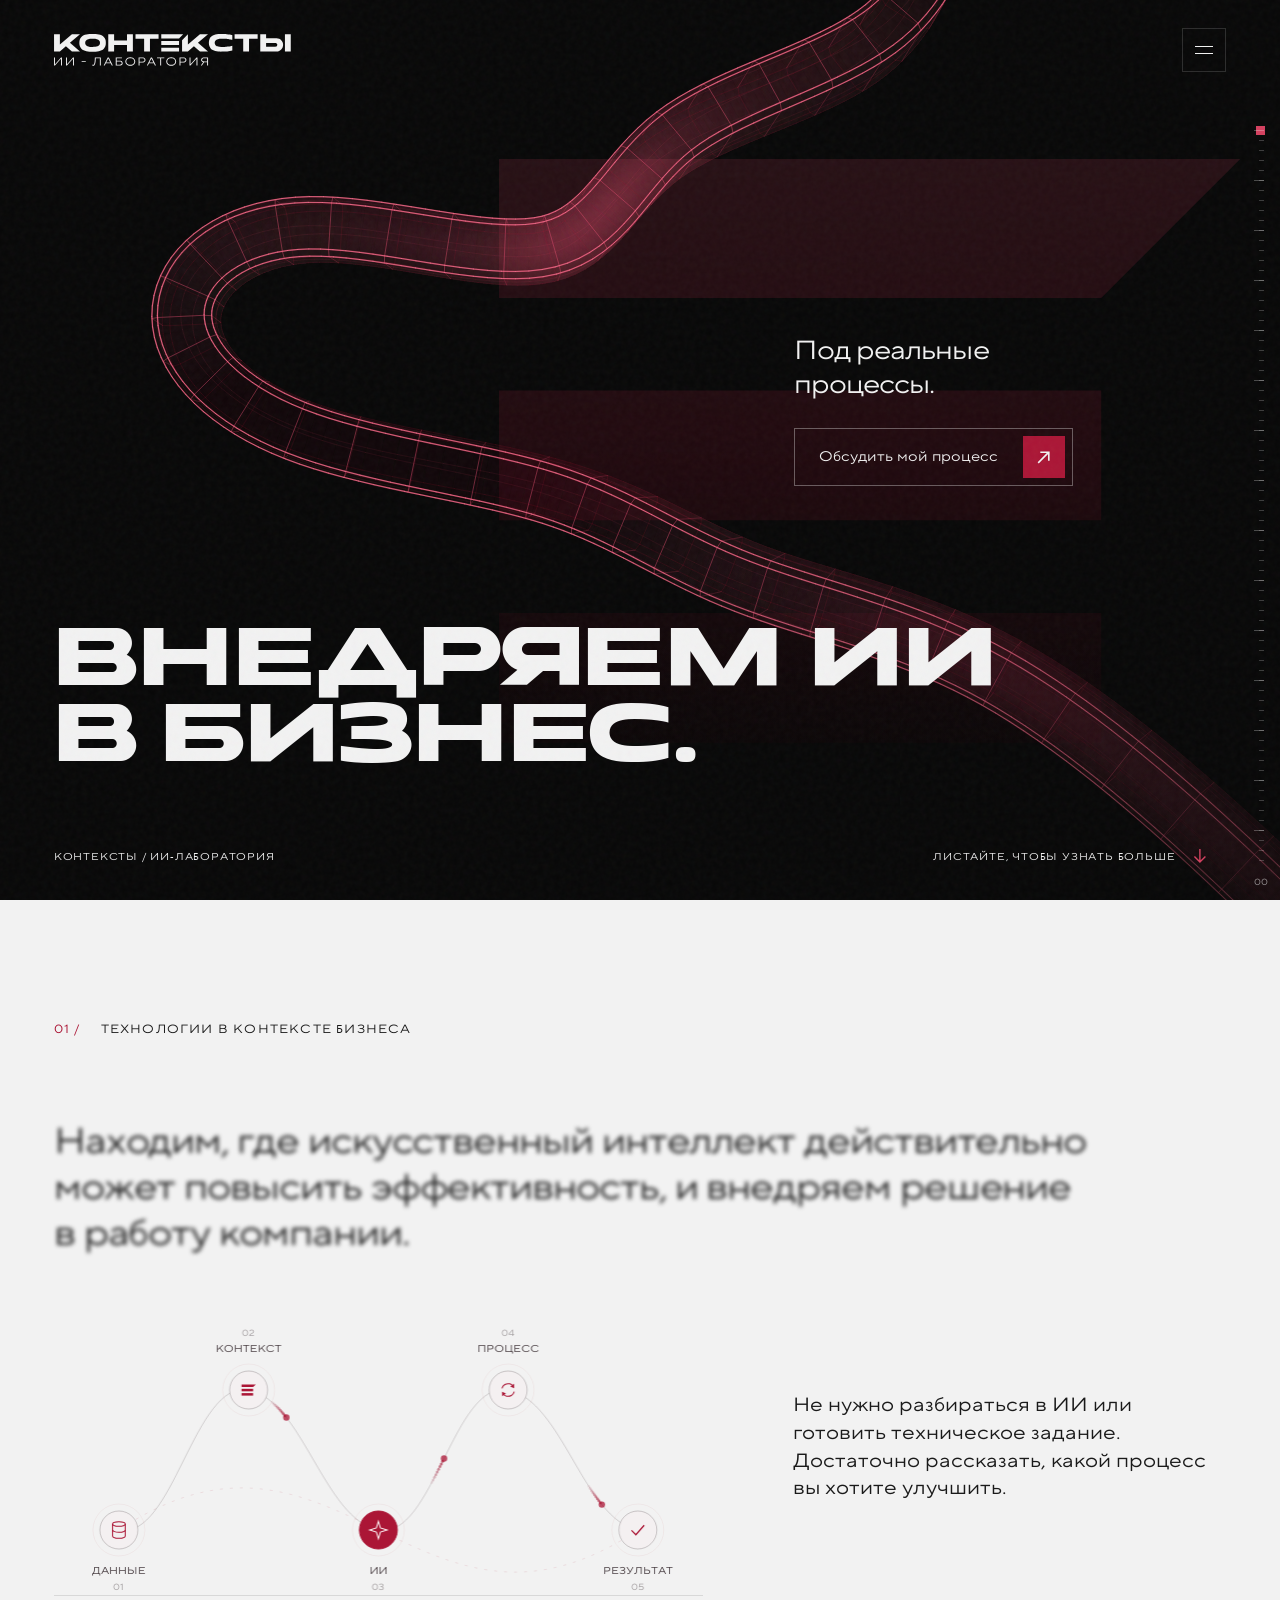
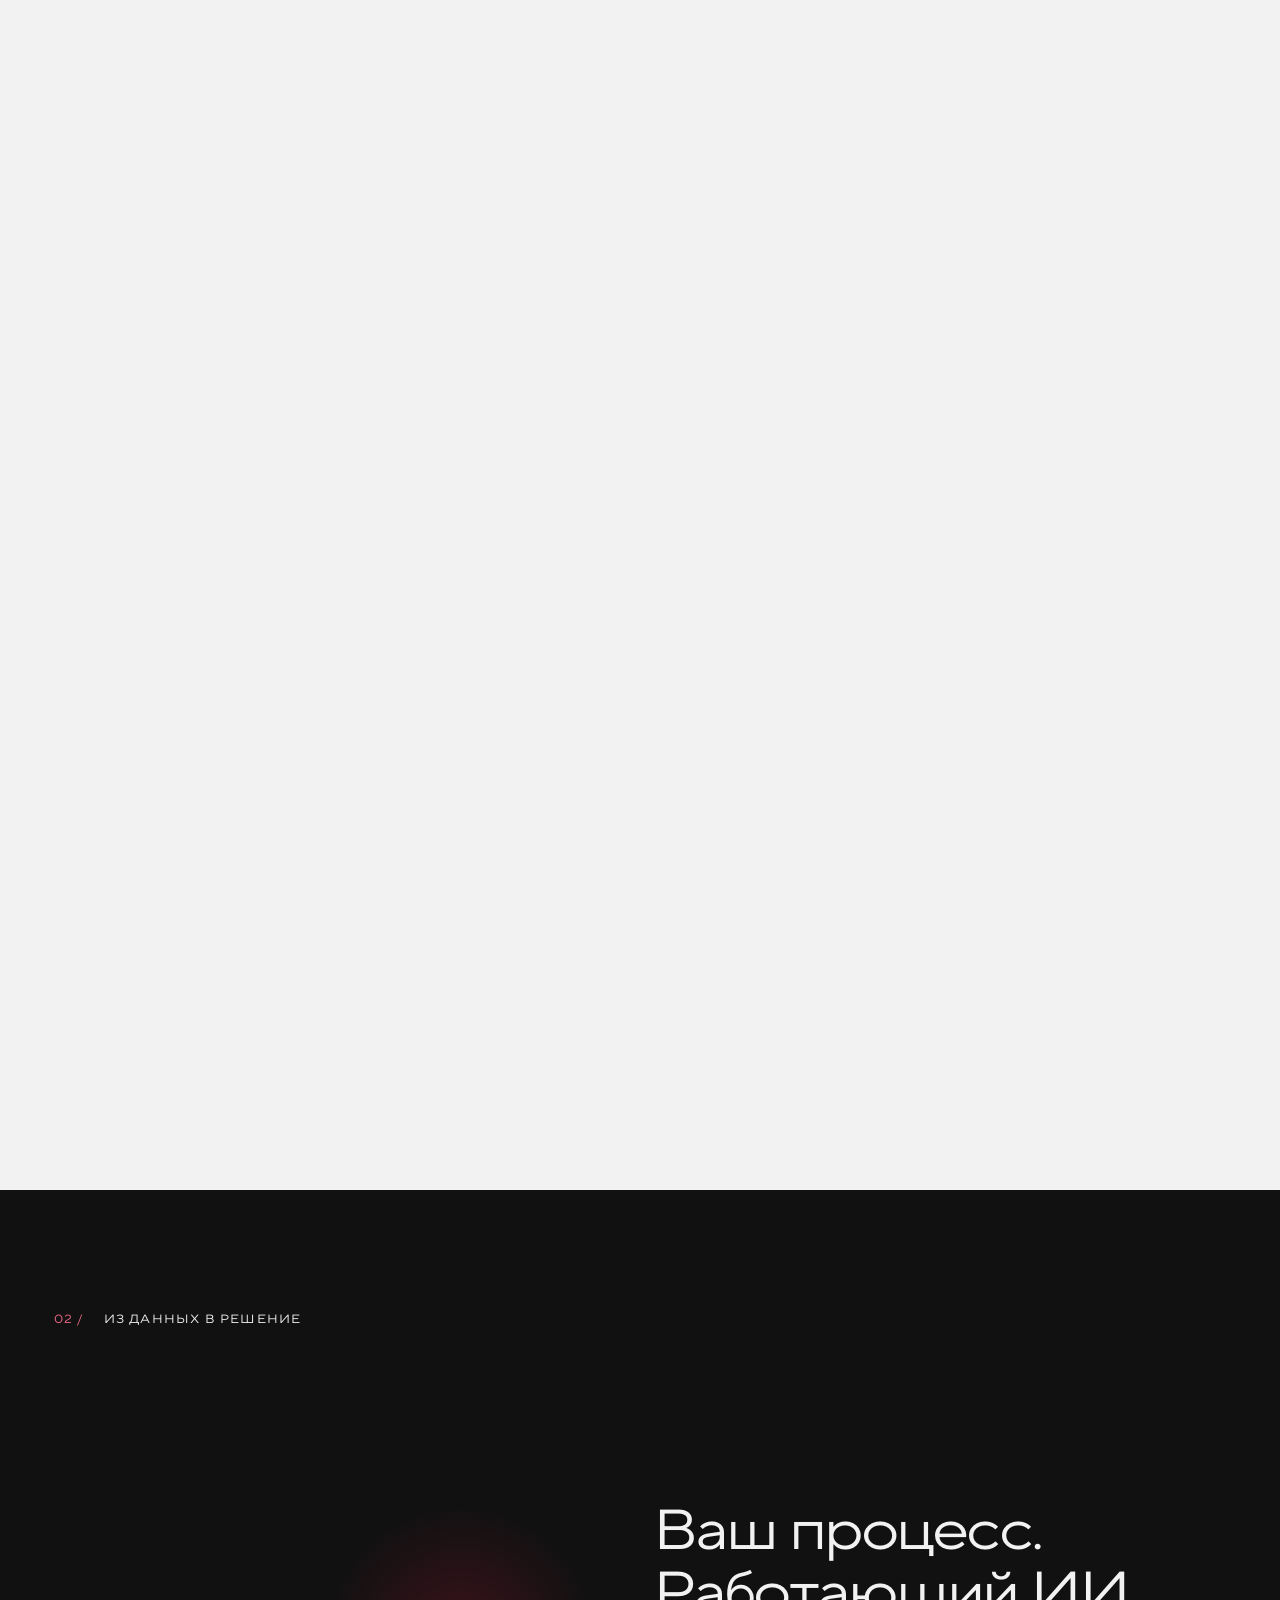
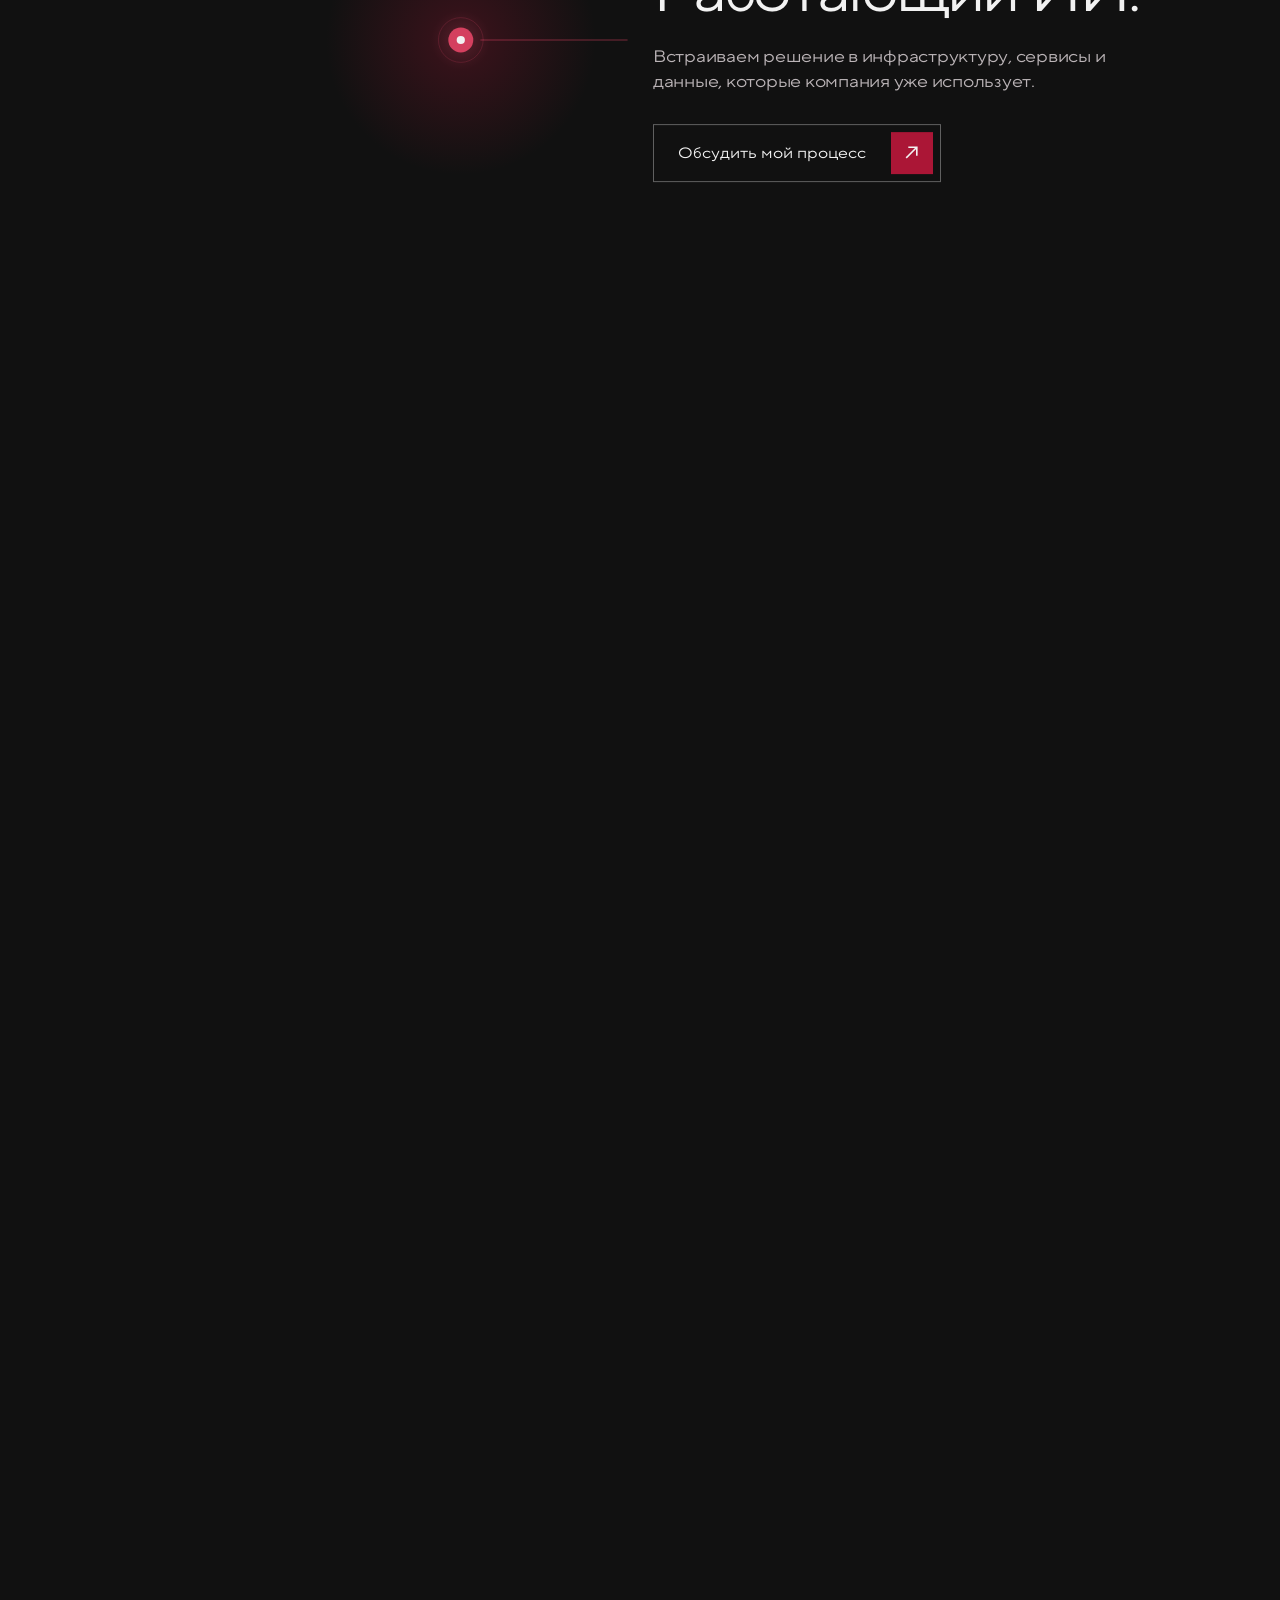
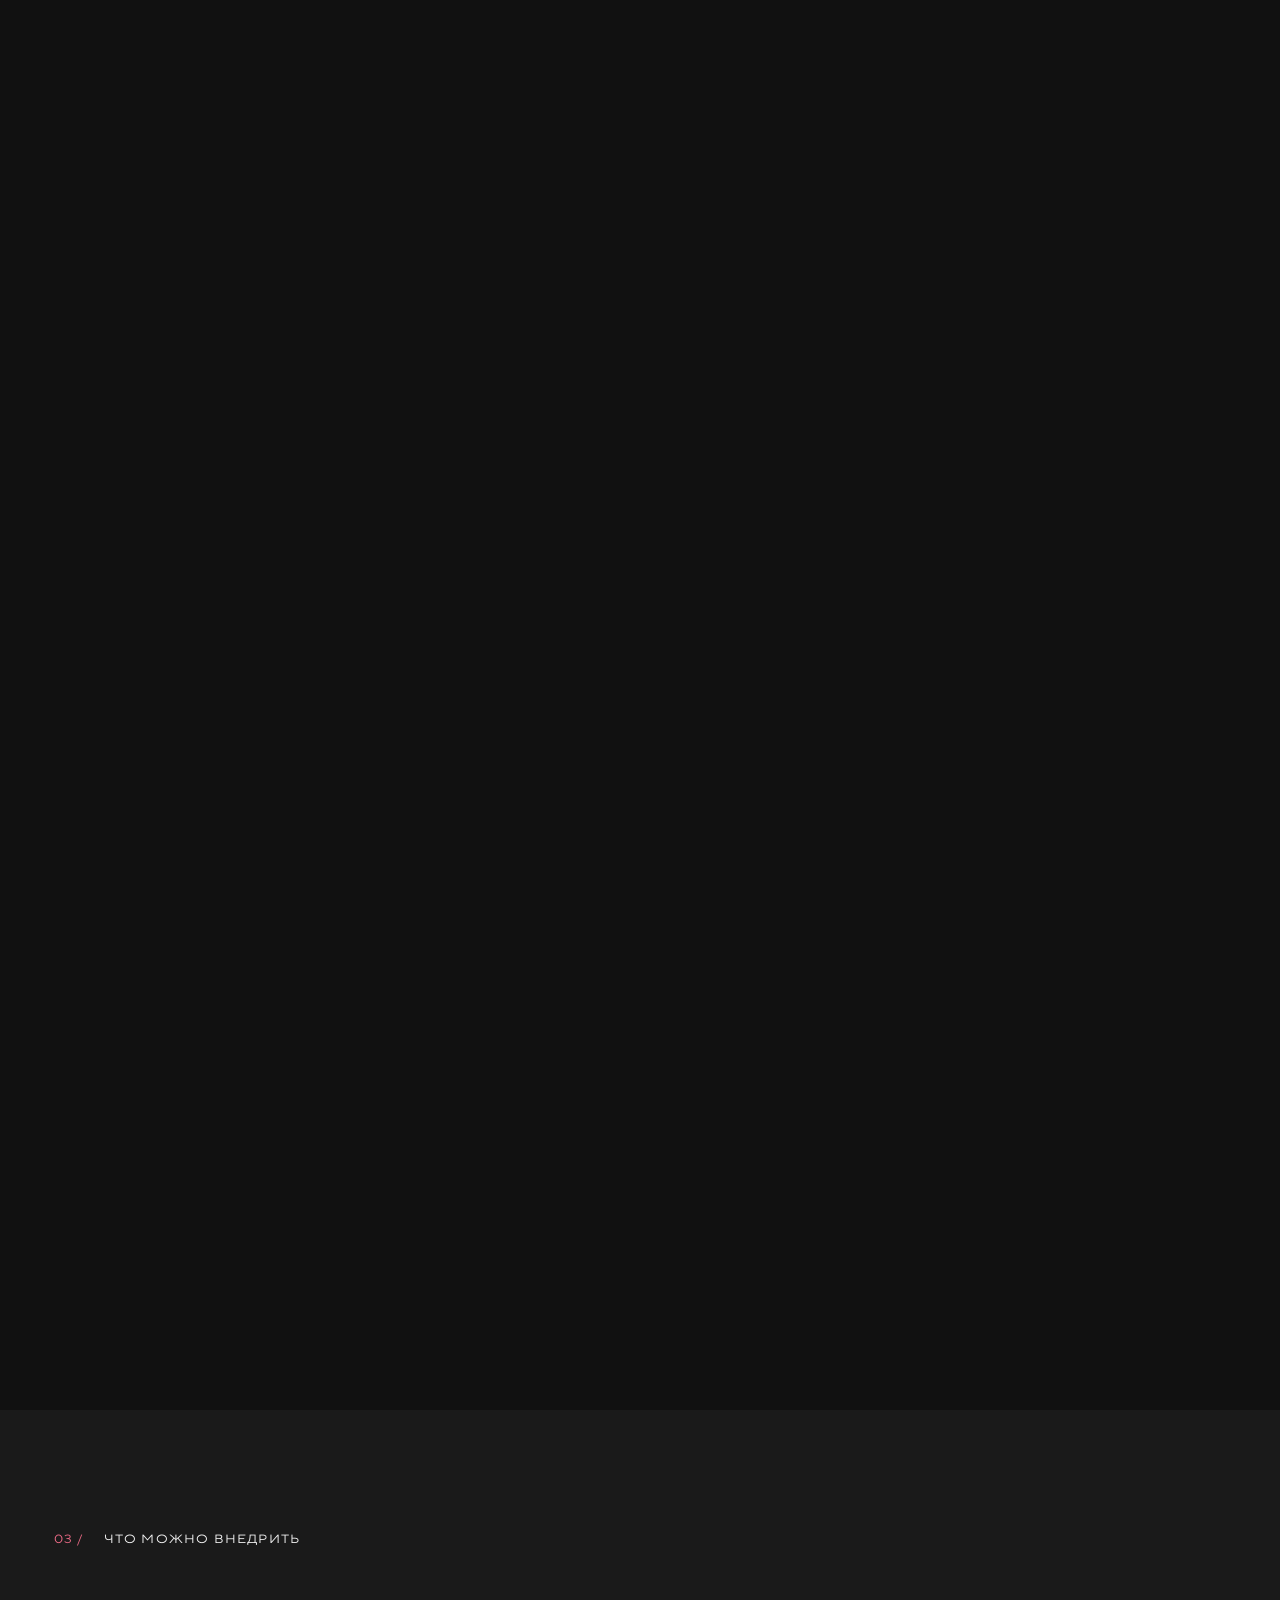
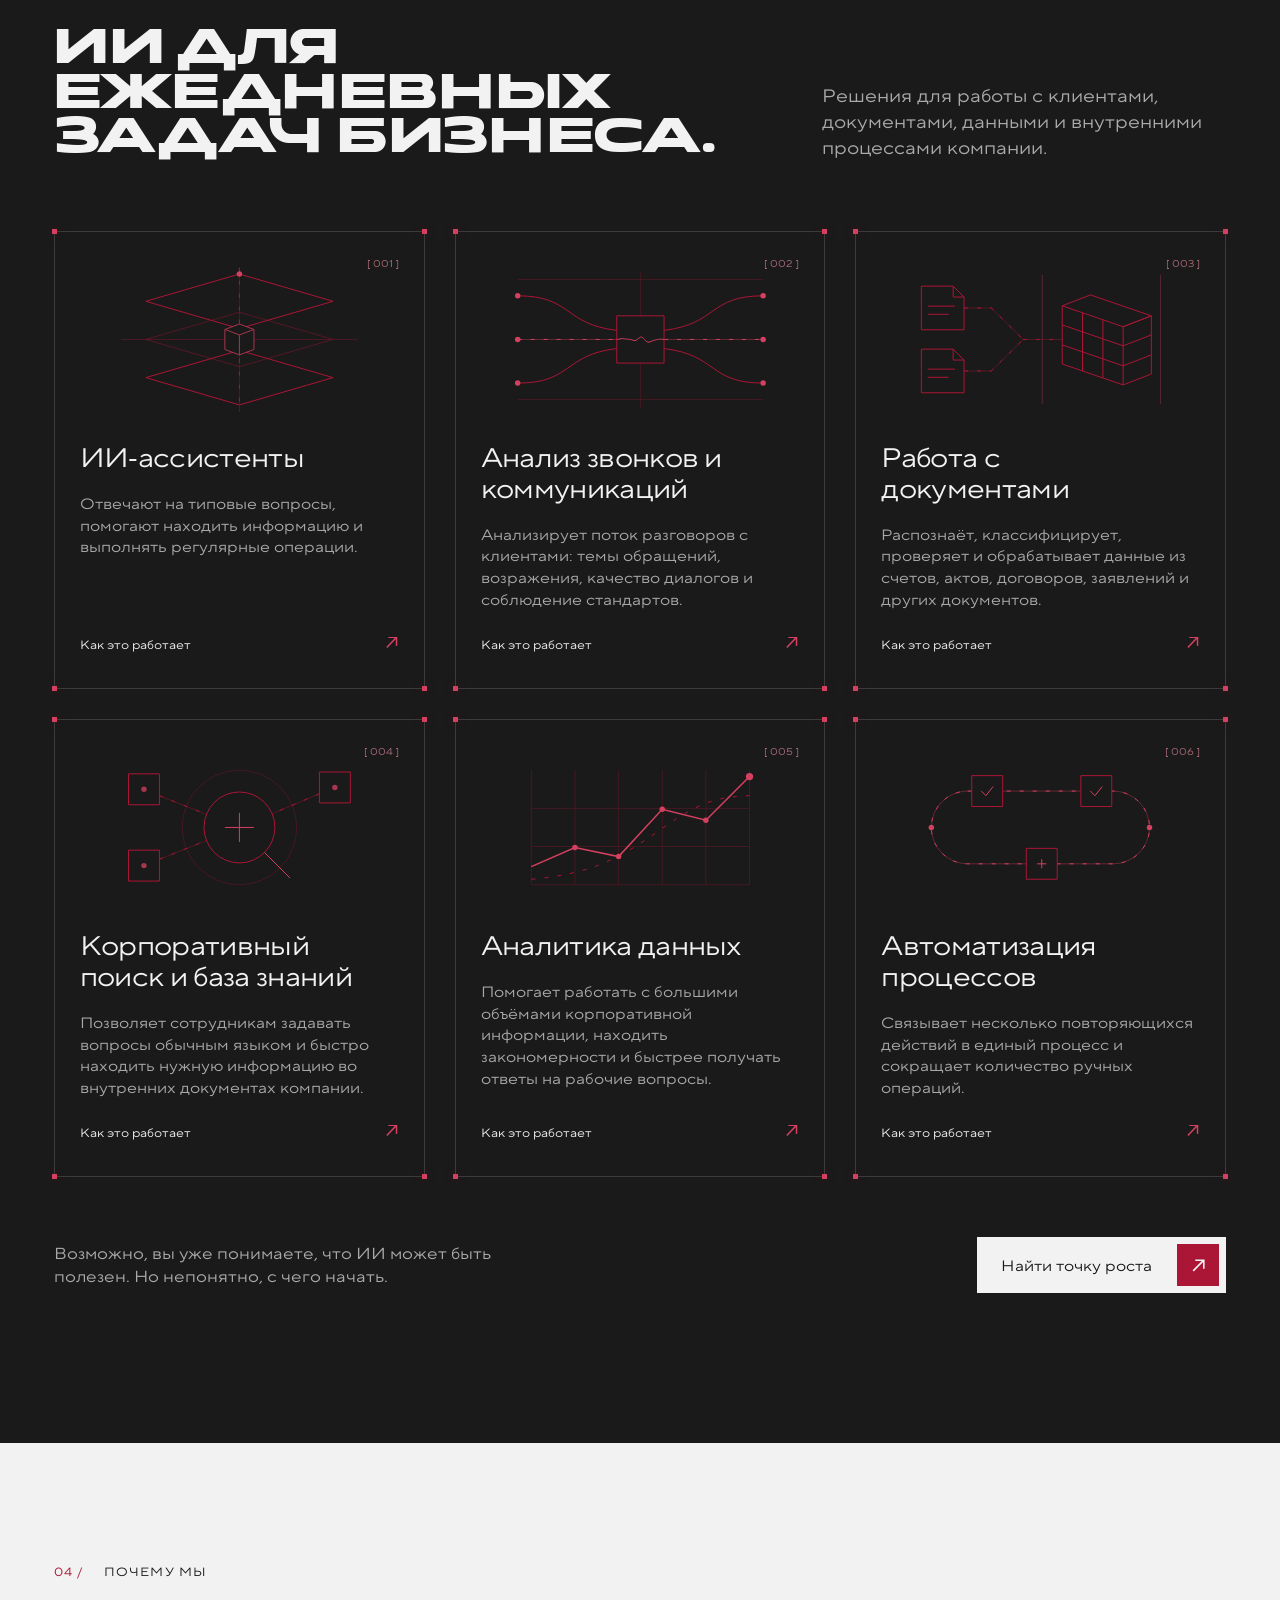
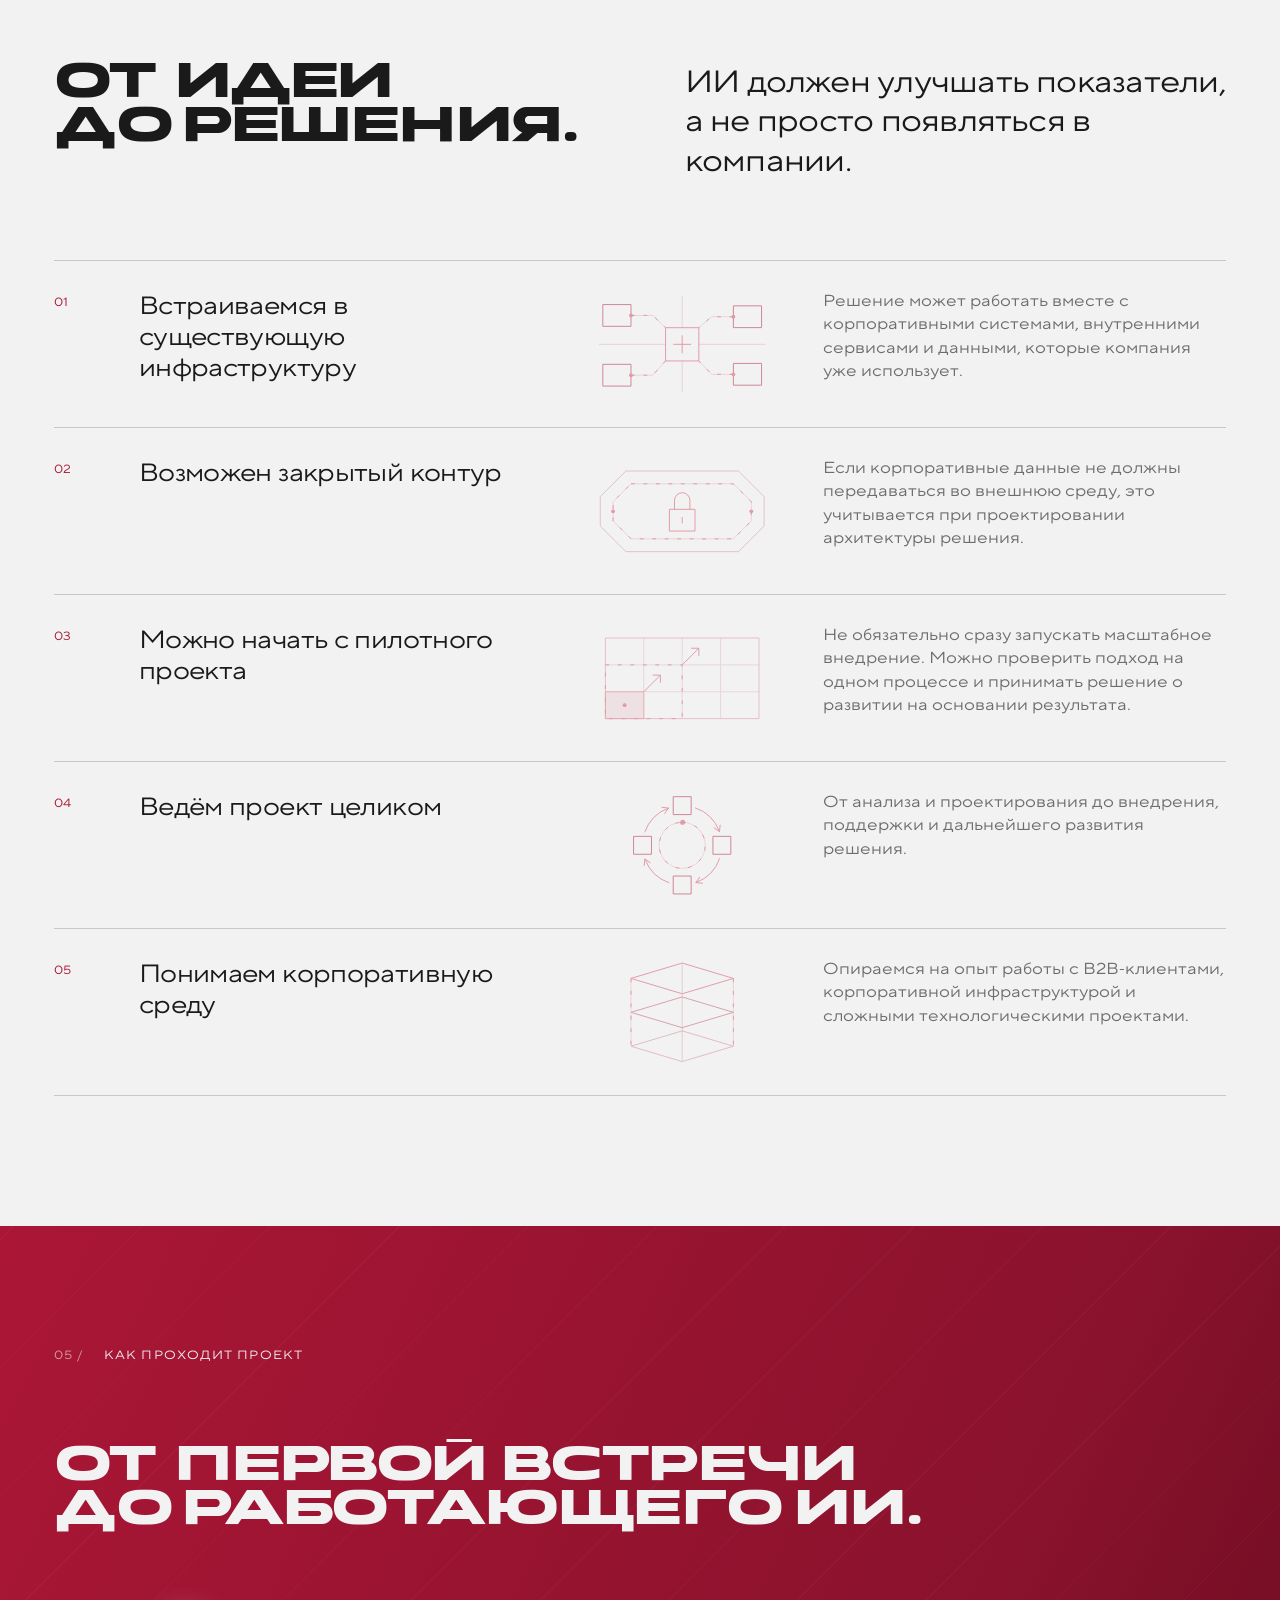
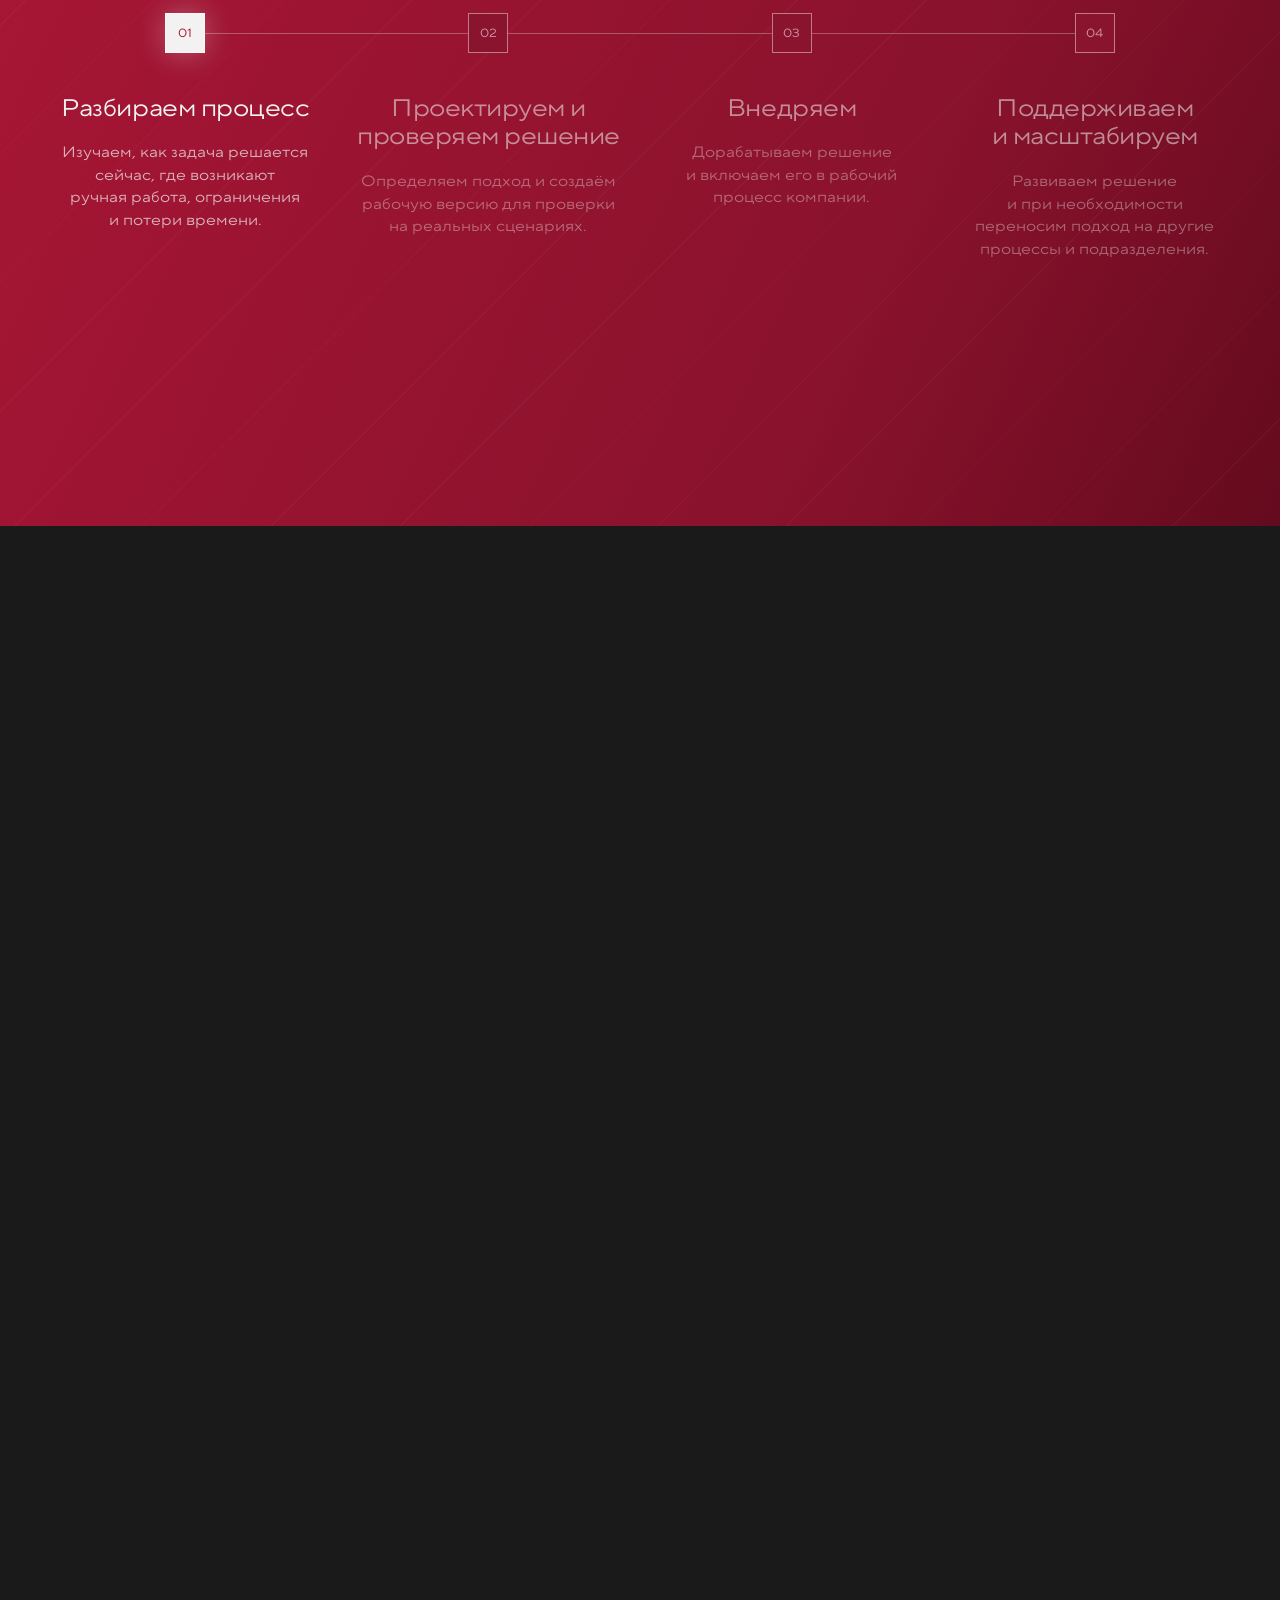
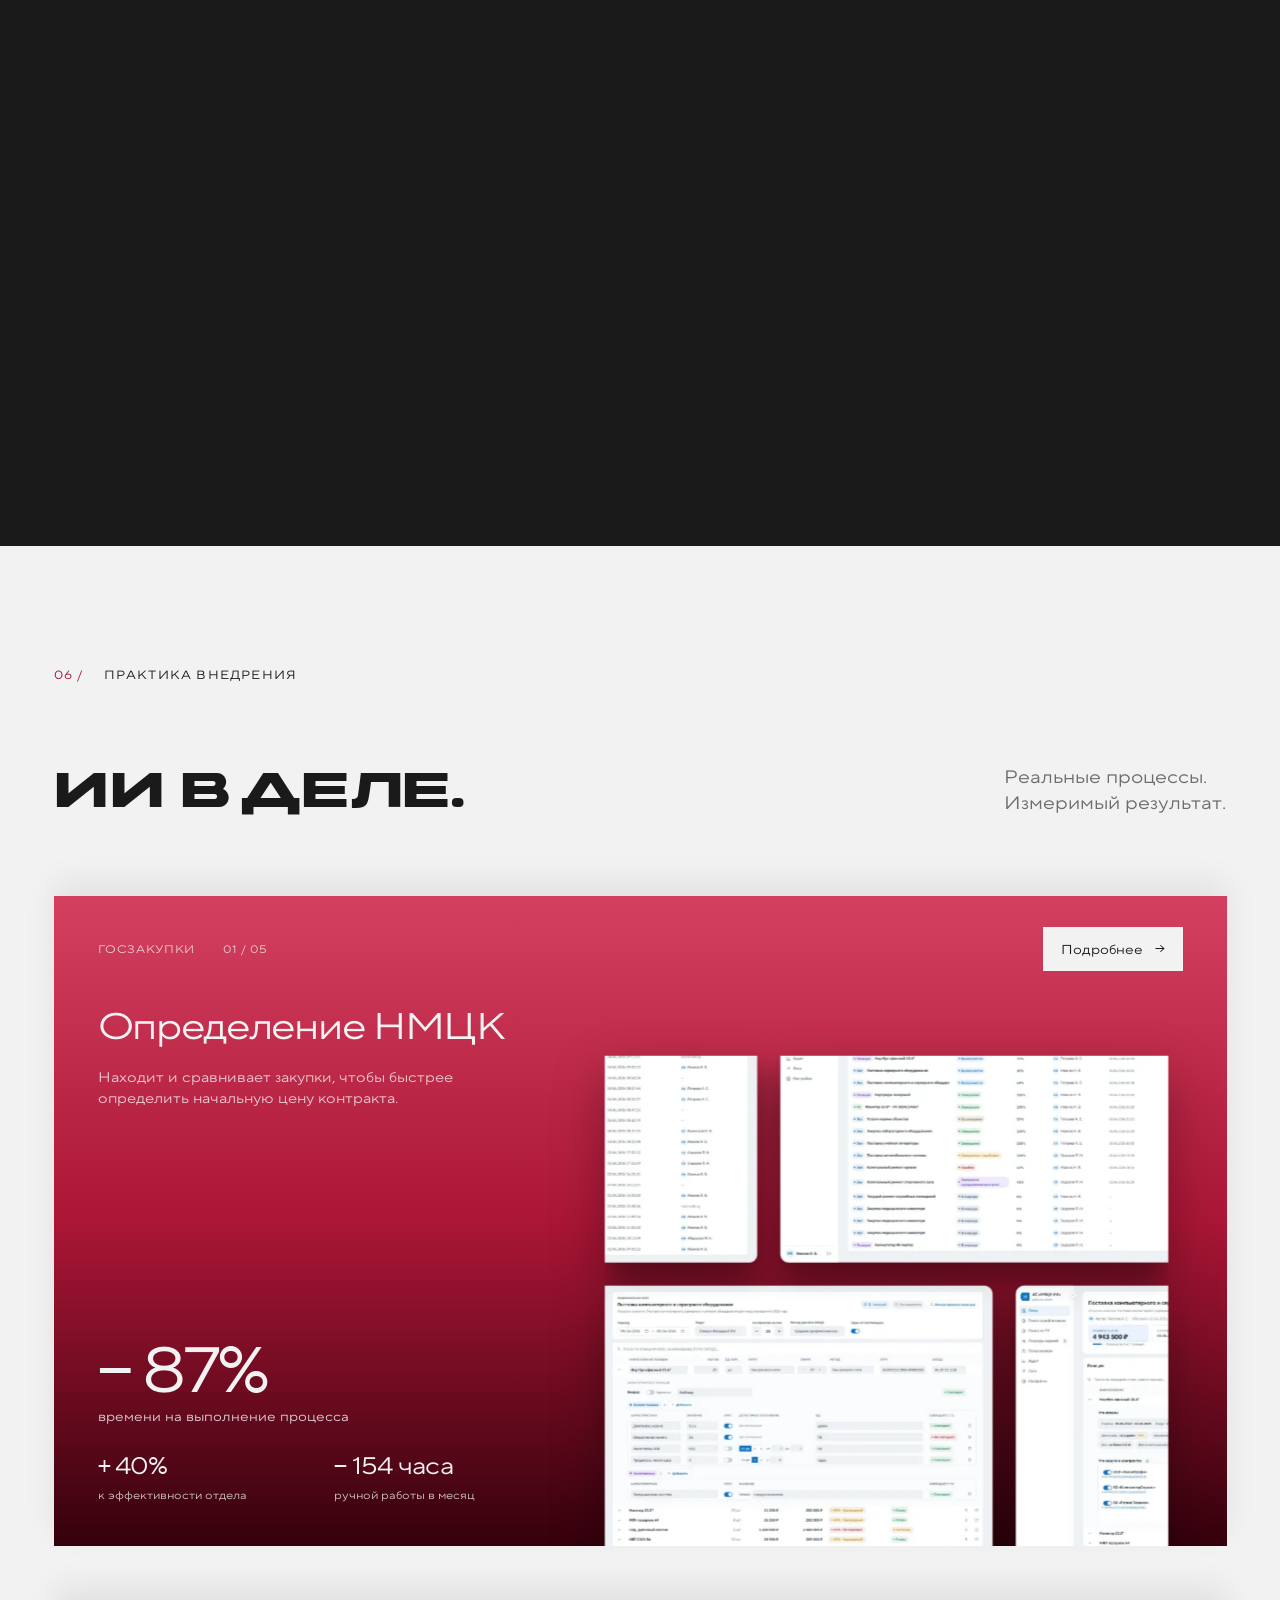
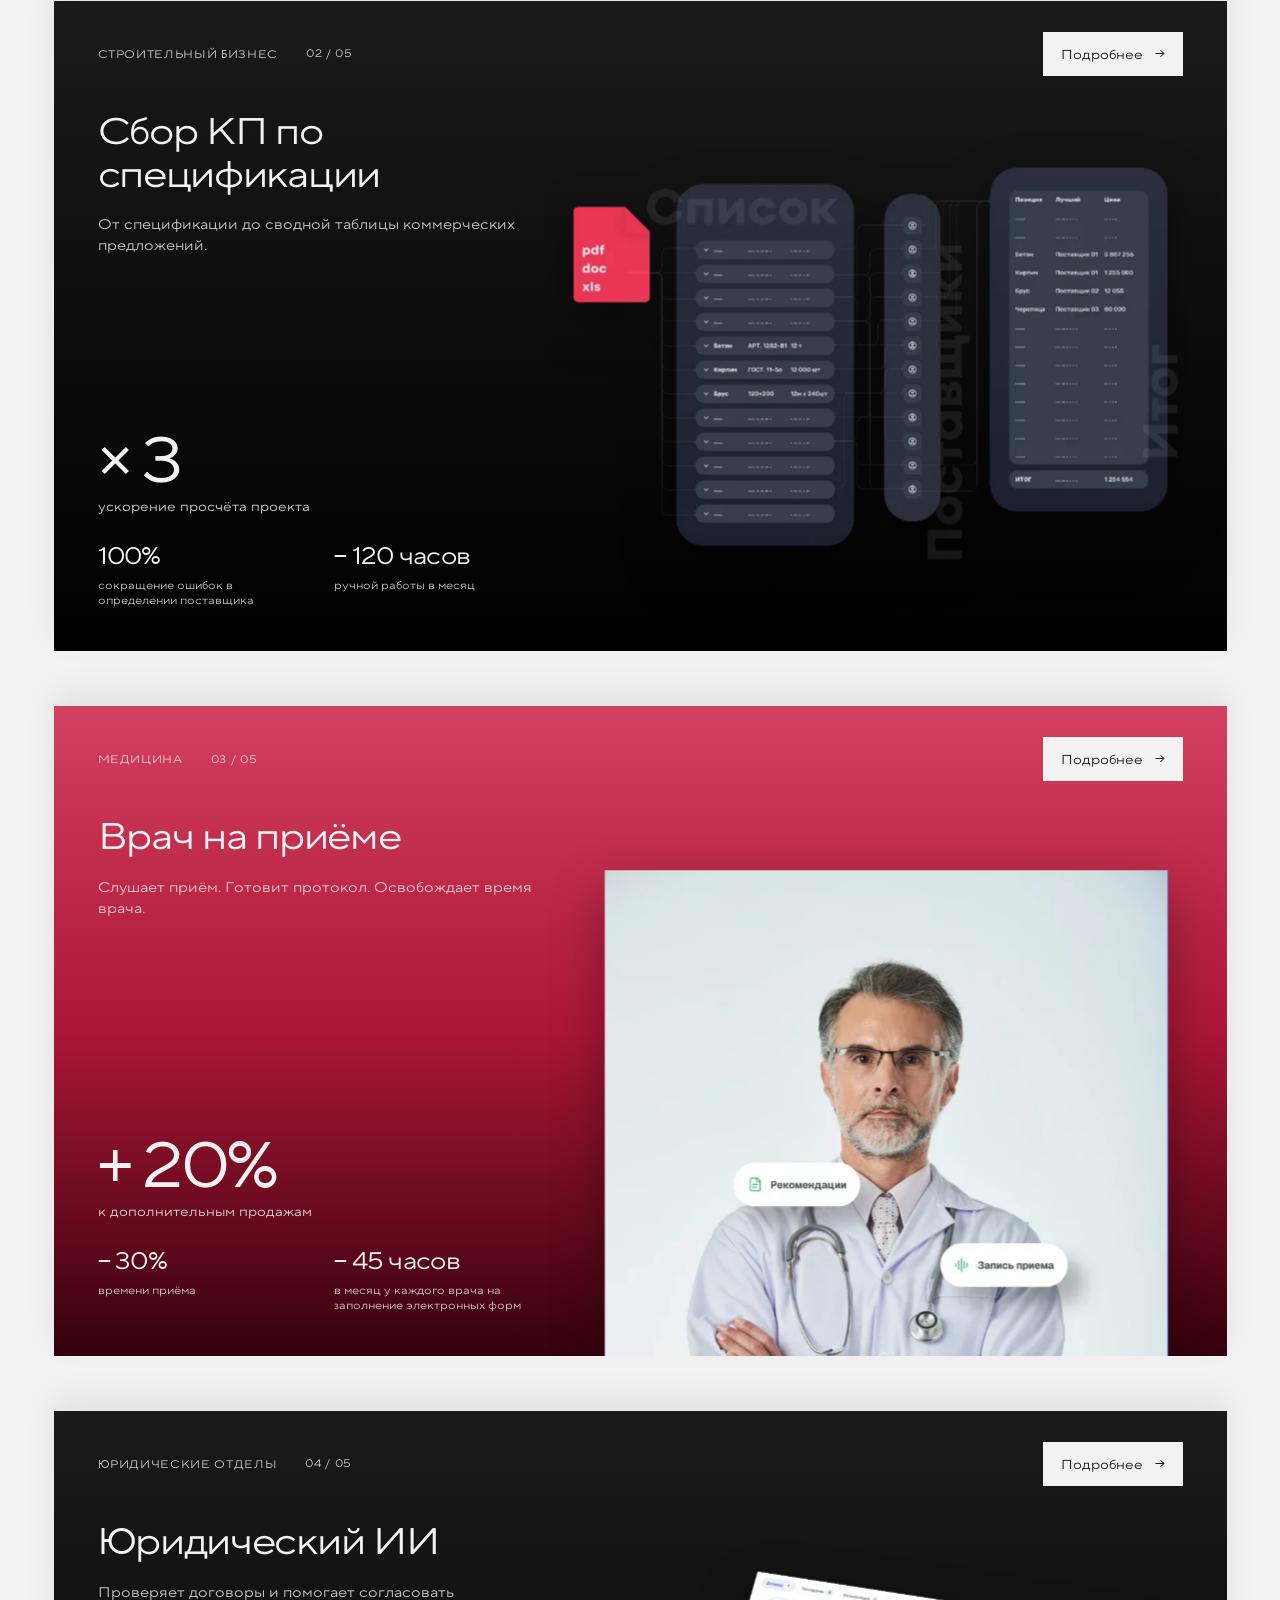
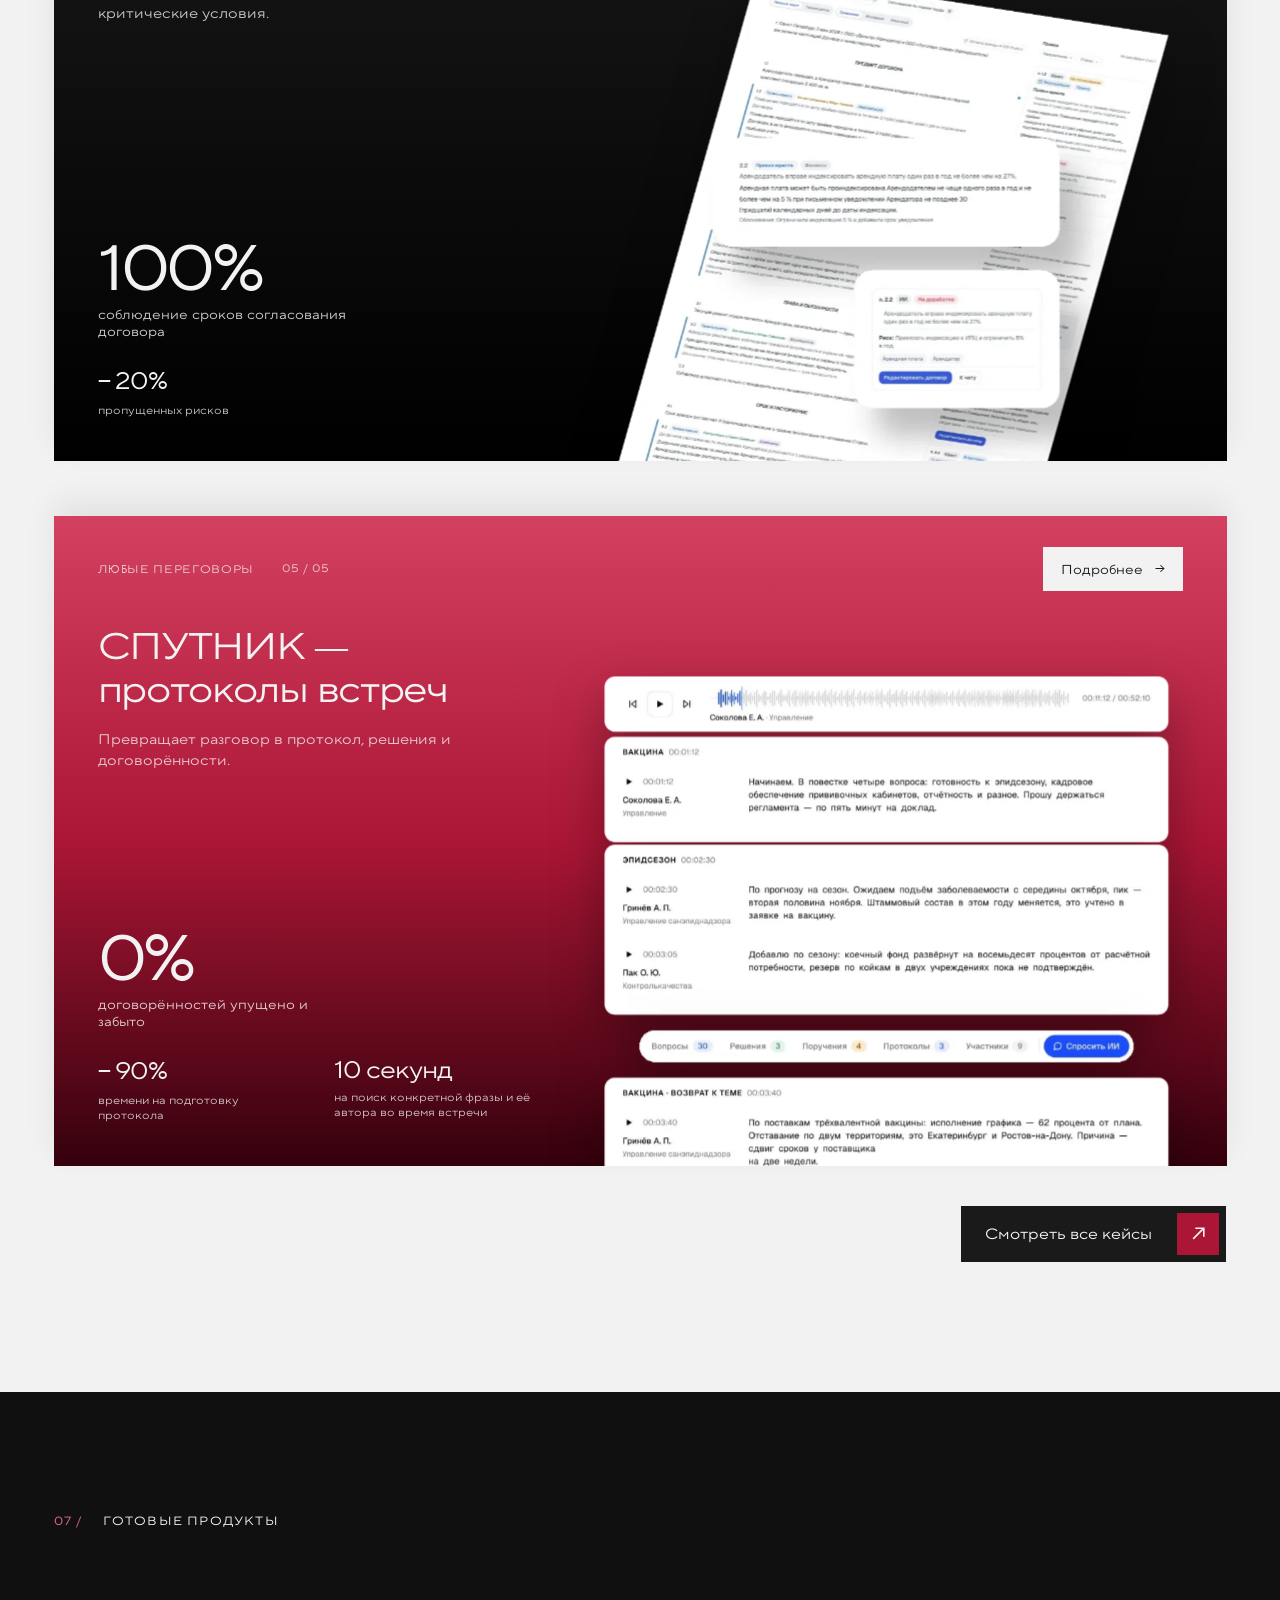
==== commit 3b79da2a: "Add the social cover Co-Authored-By: Claude Opus 5.5 <noreply@anthropic.com>" ====
--- a/index.html
+++ b/index.html
@@ -1 +1 @@
-<!DOCTYPE html><html lang="ru" class="ODyDCa_variable R0c7Eq_variable X606LG_variable"><head><meta charSet="utf-8"/><meta name="viewport" content="width=device-width, initial-scale=1"/><link rel="preload" href="/_next/static/media/fors-s.p.0415j2cwmaa02.woff2" as="font" crossorigin="" type="font/woff2"/><link rel="preload" href="/_next/static/media/norms_subset-s.p.2enl2txj6a--s.woff2" as="font" crossorigin="" type="font/woff2"/><link rel="preload" href="/_next/static/media/onder-s.p.0d-o0-3b6ol0z.woff2" as="font" crossorigin="" type="font/woff2"/><link rel="stylesheet" href="/_next/static/chunks/312ea7-wrqcda.css" data-precedence="next"/><link rel="stylesheet" href="/_next/static/chunks/3ri-po_7e1d71.css" data-precedence="next"/><link rel="stylesheet" href="/_next/static/chunks/3fe78hby16tqs.css" data-precedence="next"/><link rel="preload" as="script" fetchPriority="low" href="/_next/static/chunks/1pcw6gskne7pf.js"/><script src="/_next/static/chunks/1wnov70f88xjy.js" async=""></script><script src="/_next/static/chunks/3jn_x8ihwq16e.js" async=""></script><script src="/_next/static/chunks/33om2u2l1wmz7.js" async=""></script><script src="/_next/static/chunks/turbopack-2u1d16houkiyo.js" async=""></script><script src="/_next/static/chunks/3qfy96eoyh-ek.js" async=""></script><script src="/_next/static/chunks/3kb3u0l8bttwd.js" async=""></script><script src="/_next/static/chunks/3zt_16xndew4w.js" async=""></script><script src="/_next/static/chunks/3dwx9u616usii.js" async=""></script><script src="/_next/static/chunks/0tollpyh03uaw.js" async=""></script><meta name="next-size-adjust" content=""/><title>Контексты — ИИ-лаборатория</title><meta name="description" content="Находим, где искусственный интеллект действительно может повысить эффективность, и внедряем решение в работу компании."/><meta name="robots" content="noindex, nofollow"/><meta property="og:title" content="Контексты — ИИ-лаборатория"/><meta property="og:description" content="Находим, где искусственный интеллект действительно может повысить эффективность, и внедряем решение в работу компании."/><meta name="twitter:card" content="summary"/><meta name="twitter:title" content="Контексты — ИИ-лаборатория"/><meta name="twitter:description" content="Находим, где искусственный интеллект действительно может повысить эффективность, и внедряем решение в работу компании."/><link rel="icon" href="/images/favicon.svg"/><script>document.documentElement.classList.add('motion-ready')</script><script src="/_next/static/chunks/0cz1d0mv5g_q7.js" noModule=""></script></head><body><div hidden=""><!--$--><!--/$--></div><a class="skip" href="#about" data-skip="">Перейти к содержанию</a><div class="texture" aria-hidden="true"></div><header class="arFiJq_header" id="header"><a href="#intro" class="arFiJq_brand" aria-label="Контексты — в начало" data-focus-first=""><svg class="MSOgda_descriptor" viewBox="0 0 734.76 98.45" role="img" aria-label="Контексты — ИИ-лаборатория"><path fill="currentColor" fill-rule="evenodd" d="M49.32 27.37L80.59 54L55.55 54L36.78 38.05L18.01 54L0 54L0 0.74L18.14 0.74L18.14 32.55L55.54 0.74L80.58 0.74L49.31 27.37L49.32 27.37ZM119.67 0.19C122.91 0.13 126.18 0.17 129.47 0.33C132.75 0.48 135.92 0.87 138.97 1.46C142.01 2.06 144.87 2.96 147.54 4.14C150.21 5.32 152.52 6.94 154.49 8.99C156.46 11.03 158.01 13.57 159.15 16.6C160.28 19.63 160.83 23.28 160.8 27.55C160.83 31.71 160.28 35.28 159.15 38.28C158.01 41.28 156.46 43.79 154.49 45.83C152.52 47.86 150.2 49.48 147.54 50.72C144.87 51.94 142.01 52.87 138.97 53.52C135.92 54.15 132.75 54.56 129.47 54.72C126.18 54.89 122.91 54.94 119.67 54.88C116.46 54.94 113.2 54.88 109.9 54.72C106.6 54.56 103.42 54.15 100.38 53.52C97.34 52.88 94.49 51.95 91.84 50.72C89.19 49.49 86.87 47.86 84.89 45.83C82.9 43.8 81.35 41.28 80.23 38.28C79.11 35.28 78.55 31.71 78.55 27.55C78.55 23.4 79.11 19.63 80.23 16.6C81.35 13.57 82.9 11.03 84.89 8.99C86.88 6.94 89.19 5.33 91.84 4.14C94.49 2.96 97.34 2.07 100.38 1.46C103.43 0.86 106.61 0.48 109.9 0.33C113.21 0.18 116.47 0.14 119.67 0.19M119.67 40.42C122.37 40.42 125.07 40.26 127.78 39.94C130.5 39.61 132.94 39.01 135.12 38.1C137.3 37.18 139.08 35.89 140.46 34.21C141.84 32.53 142.56 30.31 142.62 27.55C142.62 25.77 142.3 24.2 141.65 22.88C140.99 21.54 140.13 20.4 139.03 19.44C137.94 18.49 136.66 17.71 135.16 17.1C133.68 16.5 132.09 16.01 130.4 15.65C128.7 15.28 126.93 15.03 125.1 14.9C123.27 14.77 121.46 14.68 119.67 14.66C117.88 14.66 116.07 14.73 114.24 14.89C112.41 15.04 110.65 15.29 108.96 15.66C107.28 16.02 105.7 16.51 104.21 17.11C102.73 17.72 101.43 18.5 100.33 19.45C99.22 20.41 98.35 21.55 97.71 22.89C97.08 24.22 96.75 25.78 96.71 27.56C96.78 29.39 97.12 30.97 97.78 32.31C98.43 33.66 99.3 34.82 100.39 35.77C101.49 36.71 102.77 37.5 104.23 38.1C105.71 38.71 107.29 39.18 108.98 39.51C110.68 39.84 112.43 40.08 114.26 40.21C116.07 40.35 117.88 40.42 119.66 40.42L119.67 40.42M119.67 40.46C119.74 40.46 119.75 40.46 119.74 40.44C119.72 40.42 119.7 40.42 119.67 40.42C119.64 40.42 119.62 40.42 119.62 40.44C119.62 40.46 119.64 40.46 119.67 40.46ZM226.57 0.74L244.71 0.74L244.71 54L226.57 54L226.57 34.5L186.44 34.5L186.44 54L168.31 54L168.31 0.74L186.44 0.74L186.44 20.24L226.57 20.24L226.57 0.74ZM324.48 15.01L297.75 15.01L297.75 54L279.62 54L279.62 15.01L252.89 15.01L252.89 0.74L324.48 0.74L324.48 15.01ZM446.67 27.48L477.94 54.12L452.9 54.12L434.13 38.16L415.36 54.12L397.36 54.12L397.36 19.1L415.5 0.85L415.5 32.67L452.89 0.85L477.93 0.85L446.66 27.48L446.67 27.48ZM521.64 14.51C519.85 14.51 518.05 14.57 516.23 14.71C514.41 14.85 512.65 15.09 510.98 15.44C509.29 15.79 507.72 16.27 506.26 16.87C504.78 17.48 503.49 18.26 502.39 19.19C501.28 20.13 500.4 21.28 499.76 22.63C499.1 23.97 498.76 25.56 498.73 27.38C498.8 29.41 499.21 31.14 499.99 32.56C500.76 33.99 501.78 35.18 503.05 36.13C504.32 37.09 505.78 37.84 507.42 38.38C509.05 38.92 510.75 39.34 512.51 39.61C514.26 39.88 516.02 40.06 517.78 40.13C519.54 40.2 521.18 40.24 522.69 40.24C523.39 40.24 524.38 40.24 525.69 40.22C526.99 40.2 528.49 40.16 530.16 40.07C531.85 39.97 533.66 39.85 535.61 39.71C537.57 39.56 539.57 39.35 541.62 39.09C543.66 38.83 545.69 38.5 547.71 38.09C549.73 37.68 551.61 37.2 553.37 36.65L553.37 50.83C548.28 52.31 543.09 53.35 537.79 53.94C532.48 54.53 527.11 54.78 521.65 54.68C521.13 54.68 520.64 54.68 520.18 54.7C519.71 54.72 519.21 54.72 518.7 54.72C515.61 54.72 512.52 54.59 509.43 54.33C506.34 54.08 503.38 53.59 500.57 52.88C497.75 52.17 495.12 51.19 492.68 49.93C490.24 48.66 488.12 47.03 486.31 44.99C484.51 42.97 483.1 40.51 482.09 37.63C481.08 34.74 480.57 31.34 480.57 27.4L480.57 27.35C480.57 23.38 481.09 19.95 482.12 17.06C483.15 14.17 484.57 11.7 486.37 9.68C488.17 7.65 490.31 6 492.78 4.74C495.24 3.48 497.9 2.49 500.73 1.79C503.57 1.08 506.54 0.6 509.66 0.36C512.78 0.12 515.89 0 518.98 0C522.07 0 524.91 0.05 527.77 0.14C530.63 0.23 533.48 0.41 536.3 0.68C539.11 0.96 541.93 1.34 544.75 1.86C547.56 2.38 550.45 3.06 553.38 3.9L553.38 18.13C551.84 17.64 550.2 17.22 548.48 16.86C546.74 16.49 545 16.18 543.23 15.93C541.45 15.67 539.69 15.45 537.93 15.26C536.18 15.08 534.49 14.94 532.89 14.86C529.13 14.62 525.39 14.5 521.67 14.5L521.64 14.51ZM631.99 15.01L605.27 15.01L605.27 54L587.13 54L587.13 15.01L560.41 15.01L560.41 0.74L631.99 0.74L631.99 15.01ZM690.77 13.46C693.56 13.46 696.18 13.99 698.66 15.05C701.12 16.11 703.28 17.56 705.11 19.4C706.94 21.23 708.39 23.38 709.45 25.85C710.5 28.32 711.04 30.95 711.04 33.74C711.04 36.53 710.5 39.15 709.45 41.63C708.39 44.1 706.94 46.25 705.11 48.08C703.28 49.92 701.12 51.36 698.66 52.43C696.19 53.49 693.56 54.02 690.77 54.02L640.09 54.02L640.09 0.64L658.22 0.64L658.22 13.46L690.77 13.46M687.31 39.41C688.11 39.41 688.83 39.26 689.51 38.96C690.2 38.66 690.79 38.25 691.31 37.74C691.82 37.22 692.23 36.62 692.53 35.94C692.84 35.26 692.98 34.52 692.98 33.74C692.98 32.96 692.84 32.22 692.53 31.54C692.23 30.86 691.82 30.26 691.31 29.75C690.79 29.23 690.2 28.82 689.51 28.52C688.83 28.22 688.1 28.07 687.31 28.07L658.22 28.07L658.22 39.43L687.31 39.43L687.31 39.41M734.76 0.69L734.76 53.96L716.67 53.96L716.67 0.69L734.76 0.69ZM332.83 22.08L388.02 22.08L388.02 33.96L332.83 33.96L332.83 22.08ZM332.83 0.85L400.76 0.85L388.02 13.59L332.83 13.59L332.83 0.85ZM332.83 42.45L388.02 42.45L388.02 54.34L332.83 54.34L332.83 42.45ZM2.9 98.09L0 98.09L0 72.72L2.97 72.72L2.97 93.74L3.12 93.74L21.67 72.72L24.6 72.72L24.6 98.09L21.6 98.09L21.6 77.07L21.49 77.07L2.9 98.09ZM40.08 98.09L37.18 98.09L37.18 72.72L40.15 72.72L40.15 93.74L40.3 93.74L58.85 72.72L61.78 72.72L61.78 98.09L58.78 98.09L58.78 77.07L58.67 77.07L40.08 98.09ZM98.61 86.64L85.67 86.64L85.67 84.29L98.61 84.29L98.61 86.64ZM126.69 72.72L145.17 72.72L145.17 98.09L142.2 98.09L142.2 75.37L129.55 75.37L129.36 79.75C129.14 84.59 128.71 88.36 128.06 91.06C127.41 93.77 126.51 95.68 125.36 96.79C124.22 97.9 122.74 98.45 120.93 98.45C119.98 98.45 119.14 98.29 118.39 97.99L118.39 95.31C119.01 95.57 119.79 95.7 120.71 95.7C121.89 95.7 122.86 95.25 123.62 94.33C124.38 93.41 124.99 91.79 125.45 89.48C125.91 87.16 126.23 83.92 126.4 79.76L126.69 72.73L126.69 72.72ZM157.35 98.09L154.23 98.09L166.59 72.72L170.1 72.72L182.46 98.09L179.23 98.09L175.79 91.03L160.76 91.03L157.35 98.09M168.22 75.66L161.98 88.38L174.56 88.38L168.32 75.66L168.22 75.66ZM191.52 98.09L191.52 72.72L210.73 72.72L210.73 75.37L194.5 75.37L194.5 82.94L203.63 82.94C205.64 82.94 207.34 83.27 208.74 83.92C210.14 84.57 211.2 85.47 211.91 86.6C212.63 87.73 212.98 89.04 212.98 90.51C212.98 91.98 212.62 93.26 211.91 94.4C211.2 95.55 210.14 96.44 208.74 97.1C207.34 97.75 205.64 98.07 203.63 98.07L191.53 98.07L191.52 98.09M203.62 95.52C205.61 95.52 207.16 95.04 208.3 94.11C209.44 93.17 210 91.97 210 90.52C210 89.08 209.43 87.85 208.3 86.9C207.16 85.96 205.61 85.5 203.62 85.5L194.49 85.5L194.49 95.54L203.62 95.54L203.62 95.52ZM228.7 96.72C226.36 95.55 224.53 93.98 223.23 91.99C221.93 90 221.28 87.8 221.28 85.41C221.28 83.01 221.93 80.82 223.23 78.83C224.53 76.84 226.36 75.26 228.7 74.1C231.04 72.93 233.7 72.36 236.67 72.36C239.64 72.36 242.26 72.94 244.61 74.1C246.95 75.26 248.77 76.84 250.08 78.83C251.38 80.82 252.03 83.01 252.03 85.41C252.03 87.8 251.38 89.99 250.08 91.99C248.77 93.98 246.95 95.55 244.61 96.72C242.26 97.88 239.62 98.45 236.67 98.45C233.72 98.45 231.04 97.87 228.7 96.72M243.01 94.44C244.9 93.52 246.38 92.27 247.45 90.68C248.53 89.1 249.06 87.34 249.06 85.41C249.06 83.47 248.53 81.72 247.45 80.13C246.38 78.55 244.9 77.29 243.01 76.38C241.13 75.46 239.01 75 236.67 75C234.33 75 232.21 75.46 230.31 76.38C228.42 77.29 226.93 78.55 225.86 80.13C224.78 81.72 224.24 83.47 224.24 85.41C224.24 87.34 224.78 89.1 225.86 90.68C226.93 92.27 228.42 93.52 230.31 94.44C232.21 95.35 234.33 95.81 236.67 95.81C239.01 95.81 241.13 95.35 243.01 94.44ZM262.43 98.09L262.43 72.72L274.1 72.72C276.13 72.72 277.88 73.06 279.34 73.72C280.8 74.38 281.9 75.31 282.65 76.51C283.4 77.71 283.78 79.09 283.78 80.66C283.78 82.23 283.4 83.61 282.65 84.81C281.9 86.01 280.79 86.93 279.34 87.6C277.87 88.26 276.13 88.6 274.1 88.6L265.41 88.6L265.41 98.09L262.44 98.09L262.43 98.09M274.21 85.95C276.36 85.95 277.99 85.46 279.1 84.48C280.21 83.5 280.76 82.23 280.76 80.66C280.76 79.09 280.21 77.81 279.1 76.84C277.99 75.86 276.36 75.37 274.21 75.37L265.4 75.37L265.4 85.94L274.21 85.94L274.21 85.95ZM291.28 98.09L288.16 98.09L300.52 72.72L304.04 72.72L316.39 98.09L313.17 98.09L309.73 91.03L294.69 91.03L291.28 98.09M302.15 75.66L295.92 88.38L308.49 88.38L302.26 75.66L302.15 75.66ZM332.41 98.09L329.45 98.09L329.45 75.37L319.62 75.37L319.62 72.72L342.27 72.72L342.27 75.37L332.41 75.37L332.41 98.09ZM355.71 96.72C353.37 95.55 351.55 93.98 350.24 91.99C348.94 90 348.29 87.8 348.29 85.41C348.29 83.01 348.94 80.82 350.24 78.83C351.55 76.84 353.37 75.26 355.71 74.1C358.06 72.93 360.72 72.36 363.68 72.36C366.65 72.36 369.28 72.94 371.62 74.1C373.96 75.26 375.79 76.84 377.09 78.83C378.39 80.82 379.04 83.01 379.04 85.41C379.04 87.8 378.39 89.99 377.09 91.99C375.79 93.98 373.96 95.55 371.62 96.72C369.28 97.88 366.63 98.45 363.68 98.45C360.73 98.45 358.06 97.87 355.71 96.72M370.03 94.44C371.91 93.52 373.39 92.27 374.46 90.68C375.54 89.1 376.08 87.34 376.08 85.41C376.08 83.47 375.54 81.72 374.46 80.13C373.39 78.55 371.91 77.29 370.03 76.38C368.14 75.46 366.03 75 363.68 75C361.34 75 359.22 75.46 357.32 76.38C355.43 77.29 353.94 78.55 352.87 80.13C351.79 81.72 351.26 83.47 351.26 85.41C351.26 87.34 351.79 89.1 352.87 90.68C353.94 92.27 355.43 93.52 357.32 94.44C359.22 95.35 361.34 95.81 363.68 95.81C366.03 95.81 368.14 95.35 370.03 94.44ZM389.45 98.09L389.45 72.72L401.12 72.72C403.14 72.72 404.89 73.06 406.35 73.72C407.81 74.38 408.91 75.31 409.66 76.51C410.41 77.71 410.79 79.09 410.79 80.66C410.79 82.23 410.41 83.61 409.66 84.81C408.91 86.01 407.8 86.93 406.35 87.6C404.89 88.26 403.14 88.6 401.12 88.6L392.42 88.6L392.42 98.09L389.45 98.09L389.45 98.09M401.22 85.95C403.37 85.95 405 85.46 406.11 84.48C407.22 83.5 407.77 82.23 407.77 80.66C407.77 79.09 407.22 77.81 406.11 76.84C405 75.86 403.37 75.37 401.22 75.37L392.41 75.37L392.41 85.94L401.22 85.94L401.22 85.95ZM423.44 98.09L420.55 98.09L420.55 72.72L423.52 72.72L423.52 93.74L423.66 93.74L442.21 72.72L445.15 72.72L445.15 98.09L442.14 98.09L442.14 77.07L442.04 77.07L423.44 98.09ZM478.09 72.72L478.09 98.09L475.09 98.09L475.09 88.01L465.85 88.01L459.11 98.09L455.63 98.09L462.62 87.62C460.71 87.11 459.24 86.22 458.2 84.94C457.16 83.66 456.64 82.14 456.64 80.38C456.64 78.88 457.01 77.56 457.74 76.41C458.48 75.26 459.56 74.36 460.98 73.71C462.41 73.06 464.11 72.73 466.09 72.73L478.09 72.73L478.09 72.72M475.09 85.41L475.09 75.37L466.1 75.37C464 75.37 462.39 75.82 461.28 76.74C460.17 77.66 459.62 78.86 459.62 80.36C459.62 81.86 460.17 83.07 461.28 84C462.39 84.93 464.01 85.39 466.1 85.39L475.09 85.39L475.09 85.41Z"></path></svg></a><div class="arFiJq_headerActions"><button type="button" data-contact="" data-header-cta="" class="_8cr-Ka_button _8cr-Ka_paper arFiJq_headerCta"><span>Обсудить мой процесс</span><span class="_8cr-Ka_arrow" aria-hidden="true" data-arrow=""><svg viewBox="0 0 16 16" fill="none"><path d="M3 13 13 3M5 3h8v8" stroke="currentColor" stroke-width="1.5"></path></svg></span></button><button type="button" class="arFiJq_menuToggle" aria-expanded="false" aria-controls="menu" aria-label="Открыть меню" data-menu-toggle=""><span></span><span></span></button></div></header><aside class="Ocy1GW_rail" id="rail" tabindex="0" role="slider" aria-label="Прокрутка страницы" aria-valuemin="0" aria-valuemax="100" aria-valuenow="0" aria-orientation="vertical"><span class="Ocy1GW_railTrack" data-rail-track=""><span class="Ocy1GW_railThumb"></span><span class="Ocy1GW_railLabel" data-rail-label="">Начало</span></span><span class="Ocy1GW_railCount" data-rail-count="">00</span></aside><div id="menu" class="_9dg8zq_menuOverlay" inert="" aria-hidden="true"><nav aria-label="Разделы страницы"><a href="#solutions">Решения</a><a href="#approach">Подход</a><a href="#process">Процесс</a><a href="#cases">Кейсы</a><a href="#products">Готовые продукты</a><a href="#faq">Вопросы</a><button type="button" data-contact="">Контакты</button></nav><div class="_9dg8zq_menuFooter"><a href="tel:+78120000000">+7 812 000-00-00</a><a href="mailto:hello@example.com">hello@example.com</a><span>Санкт-Петербург</span></div></div><main id="main"><div class="PgAKtG_introStack" data-intro-stack=""><section id="intro" class="PgAKtG_hero dark" data-chapter="Начало" data-hero=""><div class="PgAKtG_heroFallback" aria-hidden="true"></div><svg class="PgAKtG_heroSign" viewBox="0 0 110 89" aria-hidden="true"><defs><linearGradient id="brand-sign-fill" x1="0" y1="0" x2="0" y2="1"><stop offset="0" stop-color="#D4405F"></stop><stop offset=".5" stop-color="#AB1636"></stop><stop offset="1" stop-color="#34010C"></stop></linearGradient></defs><path fill="url(#brand-sign-fill)" d="M0 35.69h89.23v19.22H0ZM0 1.37h109.82L89.23 21.97H0ZM0 68.64h89.23v19.22H0Z"></path></svg><canvas id="hero-canvas" aria-hidden="true"></canvas><div class="PgAKtG_heroLead"><p class="word-motion" data-words=""><span><span><span class="motion-word" style="--word:0">Под</span> </span><span><span class="motion-word" style="--word:1">реальные</span></span><br/></span><span><span><span class="motion-word" style="--word:2">процессы.</span></span></span></p><button type="button" data-contact="" data-hero-cta="" class="_8cr-Ka_button _8cr-Ka_outline PgAKtG_pill"><span>Обсудить мой процесс</span><span class="_8cr-Ka_arrow" aria-hidden="true" data-arrow=""><svg viewBox="0 0 16 16" fill="none"><path d="M3 13 13 3M5 3h8v8" stroke="currentColor" stroke-width="1.5"></path></svg></span></button></div><h1 class="display has-line-motion PgAKtG_heroTitle" data-display=""><span class="motion-line" style="display:block;white-space:nowrap"><span class="motion-line-inner" style="--line:0">ВНЕДРЯЕМ ИИ</span></span><span class="motion-line" style="display:block;white-space:nowrap"><span class="motion-line-inner" style="--line:1">В БИЗНЕС.</span></span></h1><div class="PgAKtG_heroFoot"><span>Контексты / ИИ-лаборатория</span><a class="PgAKtG_scrollCue" href="#about">Листайте, чтобы узнать больше<!-- --> <span aria-hidden="true">↓</span></a></div></section><div class="OtWT4W_aboutTrack" data-about-track=""><section id="about" class="OtWT4W_about light shell" data-chapter="О нас"><div class="section-top"><p class="mL1_uW_label" data-label=""><span class="mL1_uW_index" data-label-index="">01<!-- --> /</span>Технологии в контексте бизнеса</p></div><h2 class="OtWT4W_aboutStatement body-large" id="read-statement"><span><span class="OtWT4W_readWord" data-read-word="">Находим,</span> </span><span><span class="OtWT4W_readWord" data-read-word="">где</span> </span><span><span class="OtWT4W_readWord" data-read-word="">искусственный</span> </span><span><span class="OtWT4W_readWord" data-read-word="">интеллект</span> </span><span><span class="OtWT4W_readWord" data-read-word="">действительно</span> </span><span><span class="OtWT4W_readWord" data-read-word="">может</span> </span><span><span class="OtWT4W_readWord" data-read-word="">повысить</span> </span><span><span class="OtWT4W_readWord" data-read-word="">эффективность,</span> </span><span><span class="OtWT4W_readWord" data-read-word="">и</span> </span><span><span class="OtWT4W_readWord" data-read-word="">внедряем</span> </span><span><span class="OtWT4W_readWord" data-read-word="">решение</span> </span><span><span class="OtWT4W_readWord" data-read-word="">в</span> </span><span><span class="OtWT4W_readWord" data-read-word="">работу</span> </span><span><span class="OtWT4W_readWord" data-read-word="">компании.</span></span></h2><div class="OtWT4W_aboutBottom"><div class="OtWT4W_flowWrap"><canvas id="flow-canvas" aria-hidden="true"></canvas></div><div class="OtWT4W_aboutNote reveal"><p class="word-motion" data-words=""><span><span><span class="motion-word" style="--word:0">Не</span> </span><span><span class="motion-word" style="--word:1">нужно</span> </span><span><span class="motion-word" style="--word:2">разбираться</span> </span><span><span class="motion-word" style="--word:3">в</span> </span><span><span class="motion-word" style="--word:4">ИИ</span> </span><span><span class="motion-word" style="--word:5">или</span> </span><span><span class="motion-word" style="--word:6">готовить</span> </span><span><span class="motion-word" style="--word:7">техническое</span> </span><span><span class="motion-word" style="--word:8">задание.</span> </span><span><span class="motion-word" style="--word:9">Достаточно</span> </span><span><span class="motion-word" style="--word:10">рассказать,</span> </span><span><span class="motion-word" style="--word:11">какой</span> </span><span><span class="motion-word" style="--word:12">процесс</span> </span><span><span class="motion-word" style="--word:13">вы</span> </span><span><span class="motion-word" style="--word:14">хотите</span> </span><span><span class="motion-word" style="--word:15">улучшить.</span></span></span></p></div></div></section></div></div><section id="motion-story" class="_uXhOW_motionStory dark" data-chapter="Из данных в решение" aria-labelledby="story-title"><div class="_uXhOW_storyStage" data-story-stage=""><canvas id="story-canvas" aria-hidden="true"></canvas><div class="_uXhOW_storyCaption"><p><span>Данные. Знания. Команда. Процесс.<br/></span><span>Соединяем их в работающий контекст.</span></p></div><div class="_uXhOW_storyResult" data-story-result=""><h2 id="story-title"><span>Ваш процесс.<br/></span><span>Работающий ИИ.</span></h2><p>Встраиваем решение в инфраструктуру, сервисы и данные, которые компания уже использует.</p><button type="button" data-contact="" class="_8cr-Ka_button _8cr-Ka_outline _uXhOW_pill"><span>Обсудить мой процесс</span><span class="_8cr-Ka_arrow" aria-hidden="true" data-arrow=""><svg viewBox="0 0 16 16" fill="none"><path d="M3 13 13 3M5 3h8v8" stroke="currentColor" stroke-width="1.5"></path></svg></span></button></div><div class="_uXhOW_storyPhase" aria-hidden="true"><p class="mL1_uW_label" data-label=""><span class="mL1_uW_index" data-label-index="">02<!-- --> /</span>Из данных в решение</p></div></div></section><section id="solutions" class="wRp7LG_services dark shell" data-chapter="Решения"><div class="section-top"><p class="mL1_uW_label" data-label=""><span class="mL1_uW_index" data-label-index="">03<!-- --> /</span>Что можно внедрить</p></div><div class="wRp7LG_servicesHeader"><h2 class="display has-line-motion section-title reveal" data-display=""><span class="motion-line" style="display:block;white-space:nowrap"><span class="motion-line-inner" style="--line:0">ИИ ДЛЯ</span></span><span class="motion-line" style="display:block;white-space:nowrap"><span class="motion-line-inner" style="--line:1">ЕЖЕДНЕВНЫХ</span></span><span class="motion-line" style="display:block;white-space:nowrap"><span class="motion-line-inner" style="--line:2">ЗАДАЧ БИЗНЕСА.</span></span></h2><p class="reveal word-motion" data-words=""><span><span><span class="motion-word" style="--word:0">Решения</span> </span><span><span class="motion-word" style="--word:1">для</span> </span><span><span class="motion-word" style="--word:2">работы</span> </span><span><span class="motion-word" style="--word:3">с</span> </span><span><span class="motion-word" style="--word:4">клиентами,</span> </span><span><span class="motion-word" style="--word:5">документами,</span> </span><span><span class="motion-word" style="--word:6">данными</span> </span><span><span class="motion-word" style="--word:7">и</span> </span><span><span class="motion-word" style="--word:8">внутренними</span> </span><span><span class="motion-word" style="--word:9">процессами</span> </span><span><span class="motion-word" style="--word:10">компании.</span></span></span></p></div><div class="wRp7LG_serviceGrid"><article class="wRp7LG_serviceCard  reveal" style="--i:0"><i class="wRp7LG_corner" aria-hidden="true"></i><span class="wRp7LG_serviceNumber">[ 00<!-- -->1<!-- --> ]</span><div class="wRp7LG_serviceArt"><svg viewBox="0 0 300 165" fill="none" aria-hidden="true" data-art="assistants"><g stroke="#AB1636" stroke-width="1"><path opacity=".35" d="M20 83H280"></path><path opacity=".4" stroke="#AB1636" d="M150 4V162"></path><path class="wRp7LG_signal" stroke="#AB1636" d="M150 4V162"></path><path opacity=".4" d="M150 53 253 83 150 113 47 83 150 53Z"></path><g data-part="plate-top"><path d="M150 11 253 41 150 71 47 41 150 11Z"></path><circle cx="150" cy="11" r="3" fill="#D4405F" stroke="none"></circle></g><g data-part="plate-bottom"><path d="M150 95 253 125 150 155 47 125 150 95Z"></path></g><circle cx="150" r="3" fill="#D4405F" stroke="none" opacity="0" data-part="query-top"></circle><circle cx="150" r="3" fill="#D4405F" stroke="none" opacity="0" data-part="query-bottom"></circle><path fill="#1A1A1A" stroke="none" d="m134 72 16-6 16 6v22l-16 6-16-6V72Z"></path><path stroke="#D4405F" data-part="cube" d="m134 72 16-6 16 6v22l-16 6-16-6V72Zm0 0 16 6 16-6m-16 6v22"></path></g></svg></div><div class="wRp7LG_serviceBody"><h3>ИИ-ассистенты</h3><p>Отвечают на типовые вопросы, помогают находить информацию и выполнять регулярные операции.</p></div><button type="button" class="wRp7LG_serviceToggle" aria-expanded="false" aria-label="Подробнее: ИИ-ассистенты" data-service-toggle="0">Как это работает<!-- --> <span aria-hidden="true">↗</span></button></article><article class="wRp7LG_serviceCard  reveal" style="--i:1"><i class="wRp7LG_corner" aria-hidden="true"></i><span class="wRp7LG_serviceNumber">[ 00<!-- -->2<!-- --> ]</span><div class="wRp7LG_serviceArt"><svg viewBox="0 0 300 165" fill="none" aria-hidden="true" data-art="calls"><g stroke="#AB1636" stroke-width="1"><path opacity=".3" d="M15 17H285M15 149H285M150 8V57M150 109V158"></path><path d="M15 35C75 35 65 66 124 73" data-part="stream-0"></path><path d="M15 131C75 131 65 100 124 93" data-part="stream-1"></path><path d="M176 73C235 66 225 35 285 35" data-part="stream-2"></path><path d="M176 93C235 100 225 131 285 131" data-part="stream-3"></path><path opacity=".4" stroke="#D4405F" d="M15 83H124M176 83H285"></path><path class="wRp7LG_signal" stroke="#D4405F" d="M15 83H124M176 83H285"></path><rect x="124" y="57" width="52" height="52"></rect><path stroke="#D4405F" data-part="wave" d="M124 83H142l5-10 6 21 5-11H176"></path><g fill="#D4405F" stroke="none"><circle cx="15" cy="35" r="3"></circle><circle cx="15" cy="83" r="3"></circle><circle cx="15" cy="131" r="3"></circle><circle cx="285" cy="35" r="3"></circle><circle cx="285" cy="83" r="3"></circle><circle cx="285" cy="131" r="3"></circle></g><circle cx="150" r="2.5" fill="#D4405F" stroke="none" opacity="0" data-part="packet-0"></circle><circle cx="150" r="2.5" fill="#D4405F" stroke="none" opacity="0" data-part="packet-1"></circle><circle cx="150" r="2.5" fill="#D4405F" stroke="none" opacity="0" data-part="packet-2"></circle><circle cx="150" r="2.5" fill="#D4405F" stroke="none" opacity="0" data-part="packet-3"></circle></g></svg></div><div class="wRp7LG_serviceBody"><h3>Анализ звонков и коммуникаций</h3><p>Анализирует поток разговоров с клиентами: темы обращений, возражения, качество диалогов и соблюдение стандартов.</p></div><button type="button" class="wRp7LG_serviceToggle" aria-expanded="false" aria-label="Подробнее: Анализ звонков и коммуникаций" data-service-toggle="1">Как это работает<!-- --> <span aria-hidden="true">↗</span></button></article><article class="wRp7LG_serviceCard  reveal" style="--i:2"><i class="wRp7LG_corner" aria-hidden="true"></i><span class="wRp7LG_serviceNumber">[ 00<!-- -->3<!-- --> ]</span><div class="wRp7LG_serviceArt"><svg viewBox="0 0 300 165" fill="none" aria-hidden="true" data-art="documents"><g stroke="#AB1636" stroke-width="1"><g transform="translate(-3 0)"><path opacity=".4" stroke="#AB1636" d="M69 48H99L134 83" data-part="wire-top"></path><path class="wRp7LG_signal" stroke="#AB1636" d="M69 48H99L134 83" data-part="wire-top"></path><path opacity=".4" stroke="#AB1636" d="M69 118H99L134 83" data-part="wire-bottom"></path><path class="wRp7LG_signal" stroke="#AB1636" d="M69 118H99L134 83" data-part="wire-bottom"></path><path opacity=".4" stroke="#AB1636" d="M134 83h43"></path><path class="wRp7LG_signal" stroke="#AB1636" d="M134 83h43"></path><g data-part="doc-top"><path d="M22 24h35l12 12v36H22V24Zm35 0v12h12M29 46h30M29 55h23"></path><line x1="22" x2="69" y1="24" y2="24" stroke="#D4405F" opacity="0" data-part="scan-top"></line></g><g data-part="doc-bottom"><path d="M22 94h35l12 12v36H22V94Zm35 0v12h12M29 116h30M29 125h23"></path><line x1="22" x2="69" y1="94" y2="94" stroke="#D4405F" opacity="0" data-part="scan-bottom"></line></g><polygon points="177,46 199.33333333333334,53.666666666666664 199.33333333333334,75 177,67.33333333333333" fill="#D4405F" stroke="none" opacity="0" data-part="cell"></polygon><polygon points="199.33333333333334,53.666666666666664 221.66666666666669,61.33333333333333 221.66666666666669,82.66666666666666 199.33333333333334,75" fill="#D4405F" stroke="none" opacity="0" data-part="cell"></polygon><polygon points="221.66666666666666,61.333333333333336 244,69 244,90.33333333333333 221.66666666666666,82.66666666666667" fill="#D4405F" stroke="none" opacity="0" data-part="cell"></polygon><polygon points="177,67.33333333333333 199.33333333333334,75 199.33333333333334,96.33333333333333 177,88.66666666666666" fill="#D4405F" stroke="none" opacity="0" data-part="cell"></polygon><polygon points="199.33333333333334,75 221.66666666666669,82.66666666666667 221.66666666666669,104 199.33333333333334,96.33333333333333" fill="#D4405F" stroke="none" opacity="0" data-part="cell"></polygon><polygon points="221.66666666666666,82.66666666666667 244,90.33333333333334 244,111.66666666666667 221.66666666666666,104" fill="#D4405F" stroke="none" opacity="0" data-part="cell"></polygon><polygon points="177,88.66666666666666 199.33333333333334,96.33333333333333 199.33333333333334,117.66666666666666 177,109.99999999999999" fill="#D4405F" stroke="none" opacity="0" data-part="cell"></polygon><polygon points="199.33333333333334,96.33333333333333 221.66666666666669,104 221.66666666666669,125.33333333333333 199.33333333333334,117.66666666666666" fill="#D4405F" stroke="none" opacity="0" data-part="cell"></polygon><polygon points="221.66666666666666,104 244,111.66666666666667 244,133 221.66666666666666,125.33333333333333" fill="#D4405F" stroke="none" opacity="0" data-part="cell"></polygon><path d="m177 46 67 23v64l-67-23V46Zm0 0 31-12 67 23-31 12m0 0 31-12v64l-31 12"></path><path d="m177 67 67 23 31-12M177 89l67 23 31-12M199.3 53.7v64M221.7 61.3v64"></path><path stroke="#D4405F" opacity=".35" d="M155 12v142M285 12v142"></path><circle cx="150" r="2.5" fill="#D4405F" stroke="none" opacity="0" data-part="packet-top"></circle><circle cx="150" r="2.5" fill="#D4405F" stroke="none" opacity="0" data-part="packet-bottom"></circle></g></g></svg></div><div class="wRp7LG_serviceBody"><h3>Работа с документами</h3><p>Распознаёт, классифицирует, проверяет и обрабатывает данные из счетов, актов, договоров, заявлений и других документов.</p></div><button type="button" class="wRp7LG_serviceToggle" aria-expanded="false" aria-label="Подробнее: Работа с документами" data-service-toggle="2">Как это работает<!-- --> <span aria-hidden="true">↗</span></button></article><article class="wRp7LG_serviceCard  reveal" style="--i:0"><i class="wRp7LG_corner" aria-hidden="true"></i><span class="wRp7LG_serviceNumber">[ 00<!-- -->4<!-- --> ]</span><div class="wRp7LG_serviceArt"><svg viewBox="0 0 300 165" fill="none" aria-hidden="true" data-art="search"><g stroke="#AB1636" stroke-width="1"><circle cx="150" cy="83" r="63" opacity=".3" data-part="ring"></circle><path opacity=".4" stroke="#AB1636" d="M62 47 113.9 68.2" data-part="wire-0"></path><path class="wRp7LG_signal" stroke="#AB1636" d="M62 47 113.9 68.2" data-part="wire-0"></path><path opacity=".4" stroke="#AB1636" d="M238 47 186.1 68.2" data-part="wire-1"></path><path class="wRp7LG_signal" stroke="#AB1636" d="M238 47 186.1 68.2" data-part="wire-1"></path><path opacity=".4" stroke="#AB1636" d="M62 119 113.9 97.8" data-part="wire-2"></path><path class="wRp7LG_signal" stroke="#AB1636" d="M62 119 113.9 97.8" data-part="wire-2"></path><g data-part="lens"><circle cx="150" cy="83" r="39"></circle><path stroke="#D4405F" d="M177.6 110.6 205.6 138.6"></path><path stroke="#D4405F" d="M134 83h32M150 67v32" data-part="plus"></path></g><g data-part="box-0"><path d="M28 23h34v34H28z"></path><circle cx="45" cy="40" r="3" fill="#D4405F" stroke="none" data-part="source-0"></circle></g><g data-part="box-1"><path d="M238 23h34v34h-34z"></path><circle cx="255" cy="40" r="3" fill="#D4405F" stroke="none" data-part="source-1"></circle></g><g data-part="box-2"><path d="M28 109h34v34H28z"></path><circle cx="45" cy="126" r="3" fill="#D4405F" stroke="none" data-part="source-2"></circle></g><circle cx="150" r="2.5" fill="#D4405F" stroke="none" opacity="0" data-part="query"></circle></g></svg></div><div class="wRp7LG_serviceBody"><h3>Корпоративный поиск и база знаний</h3><p>Позволяет сотрудникам задавать вопросы обычным языком и быстро находить нужную информацию во внутренних документах компании.</p></div><button type="button" class="wRp7LG_serviceToggle" aria-expanded="false" aria-label="Подробнее: Корпоративный поиск и база знаний" data-service-toggle="3">Как это работает<!-- --> <span aria-hidden="true">↗</span></button></article><article class="wRp7LG_serviceCard  reveal" style="--i:1"><i class="wRp7LG_corner" aria-hidden="true"></i><span class="wRp7LG_serviceNumber">[ 00<!-- -->5<!-- --> ]</span><div class="wRp7LG_serviceArt"><svg viewBox="0 0 300 165" fill="none" aria-hidden="true" data-art="analytics"><g stroke="#AB1636" stroke-width="1"><path opacity=".3" d="M30 20V146H270M30 62H270M30 104H270M78 20V146M126 20V146M174 20V146M222 20V146M270 20V146"></path><path class="wRp7LG_signal" d="M30 140C96 134 126 118 174 84S240 50 270 48"></path><g data-part="chart"><path stroke="#D4405F" stroke-width="1.5" data-part="line" d="M30 125 78 104 126 114 174 62 222 74 270 26"></path><g fill="#D4405F" stroke="none"><circle cx="78" cy="104" r="3" data-part="point-1"></circle><circle cx="126" cy="114" r="3" data-part="point-2"></circle><circle cx="174" cy="62" r="3" data-part="point-3"></circle><circle cx="222" cy="74" r="3" data-part="point-4"></circle><circle cx="270" cy="26" r="4" data-part="point-5"></circle></g></g></g></svg></div><div class="wRp7LG_serviceBody"><h3>Аналитика данных</h3><p>Помогает работать с большими объёмами корпоративной информации, находить закономерности и быстрее получать ответы на рабочие вопросы.</p></div><button type="button" class="wRp7LG_serviceToggle" aria-expanded="false" aria-label="Подробнее: Аналитика данных" data-service-toggle="4">Как это работает<!-- --> <span aria-hidden="true">↗</span></button></article><article class="wRp7LG_serviceCard  reveal" style="--i:2"><i class="wRp7LG_corner" aria-hidden="true"></i><span class="wRp7LG_serviceNumber">[ 00<!-- -->6<!-- --> ]</span><div class="wRp7LG_serviceArt"><svg viewBox="0 0 300 165" fill="none" aria-hidden="true" data-art="automation"><g stroke="#AB1636" stroke-width="1"><path opacity=".4" stroke="#D4405F" d="M70 43h160a40 40 0 0 1 0 80H70a40 40 0 0 1 0-80Z"></path><path class="wRp7LG_signal" stroke="#D4405F" d="M70 43h160a40 40 0 0 1 0 80H70a40 40 0 0 1 0-80Z"></path><g fill="#D4405F" stroke="none"><circle cx="30" cy="83" r="3" data-part="stop-left"></circle><circle cx="270" cy="83" r="3" data-part="stop-right"></circle></g><g transform="translate(90 43)" data-part="step-0"><rect x="-17" y="-17" width="34" height="34" fill="#1A1A1A"></rect><path stroke="#D4405F" d="m-6.5 0 5 5 8-10"></path></g><g transform="translate(210 43)" data-part="step-1"><rect x="-17" y="-17" width="34" height="34" fill="#1A1A1A"></rect><path stroke="#D4405F" d="m-6.5 0 5 5 8-10"></path></g><g transform="translate(150 123)" data-part="step-2"><rect x="-17" y="-17" width="34" height="34" fill="#1A1A1A"></rect><path stroke="#D4405F" d="M0-5V5M-5 0H5"></path></g></g></svg></div><div class="wRp7LG_serviceBody"><h3>Автоматизация процессов</h3><p>Связывает несколько повторяющихся действий в единый процесс и сокращает количество ручных операций.</p></div><button type="button" class="wRp7LG_serviceToggle" aria-expanded="false" aria-label="Подробнее: Автоматизация процессов" data-service-toggle="5">Как это работает<!-- --> <span aria-hidden="true">↗</span></button></article></div><div class="wRp7LG_servicesTail reveal"><p>Возможно, вы уже понимаете, что ИИ может быть полезен. Но непонятно, с чего начать.</p><button type="button" data-contact="" class="_8cr-Ka_button _8cr-Ka_paper wRp7LG_pill"><span>Найти точку роста</span><span class="_8cr-Ka_arrow" aria-hidden="true" data-arrow=""><svg viewBox="0 0 16 16" fill="none"><path d="M3 13 13 3M5 3h8v8" stroke="currentColor" stroke-width="1.5"></path></svg></span></button></div></section><section id="approach" class="gxuKjW_approach light shell" data-chapter="Подход"><div class="section-top"><p class="mL1_uW_label" data-label=""><span class="mL1_uW_index" data-label-index="">04<!-- --> /</span>Почему мы</p></div><div class="gxuKjW_approachLead"><h2 class="display has-line-motion section-title reveal" data-display=""><span class="motion-line" style="display:block;white-space:nowrap"><span class="motion-line-inner" style="--line:0">ОТ ИДЕИ</span></span><span class="motion-line" style="display:block;white-space:nowrap"><span class="motion-line-inner" style="--line:1">ДО РЕШЕНИЯ.</span></span></h2><p class="reveal word-motion" data-words=""><span><span><span class="motion-word" style="--word:0">ИИ</span> </span><span><span class="motion-word" style="--word:1">должен</span> </span><span><span class="motion-word" style="--word:2">улучшать</span> </span><span><span class="motion-word" style="--word:3">показатели,</span> </span><span><span class="motion-word" style="--word:4">а</span> </span><span><span class="motion-word" style="--word:5">не</span> </span><span><span class="motion-word" style="--word:6">просто</span> </span><span><span class="motion-word" style="--word:7">появляться</span> </span><span><span class="motion-word" style="--word:8">в</span> </span><span><span class="motion-word" style="--word:9">компании.</span></span></span></p></div><div><article class="gxuKjW_benefit reveal"><span class="gxuKjW_num">0<!-- -->1</span><h3>Встраиваемся в существующую инфраструктуру</h3><div class="gxuKjW_art" aria-hidden="true"><svg viewBox="0 0 300 165" fill="none" data-art="infrastructure"><g stroke="#AB1636" stroke-width="1"><path opacity=".3" d="M20 83h104M176 83h104M150 8v49M150 109v49"></path><path opacity=".35" stroke="#D4405F" d="M70 37H104L124 57" data-part="wire-0"></path><path class="gxuKjW_signal" stroke="#D4405F" d="M70 37H104L124 57" data-part="wire-0"></path><path opacity=".35" stroke="#D4405F" d="M230 37H196L176 57" data-part="wire-1"></path><path class="gxuKjW_signal" stroke="#D4405F" d="M230 37H196L176 57" data-part="wire-1"></path><path opacity=".35" stroke="#D4405F" d="M70 129H104L124 109" data-part="wire-2"></path><path class="gxuKjW_signal" stroke="#D4405F" d="M70 129H104L124 109" data-part="wire-2"></path><path opacity=".35" stroke="#D4405F" d="M230 129H196L176 109" data-part="wire-3"></path><path class="gxuKjW_signal" stroke="#D4405F" d="M230 129H196L176 109" data-part="wire-3"></path><g data-part="box-0"><path d="M26 20h44v34H26z"></path><circle cx="70" cy="37" r="3" fill="#D4405F" stroke="none"></circle></g><g data-part="box-1"><path d="M230 20h44v34h-44z"></path><circle cx="230" cy="37" r="3" fill="#D4405F" stroke="none"></circle></g><g data-part="box-2"><path d="M26 112h44v34H26z"></path><circle cx="70" cy="129" r="3" fill="#D4405F" stroke="none"></circle></g><g data-part="box-3"><path d="M230 112h44v34h-44z"></path><circle cx="230" cy="129" r="3" fill="#D4405F" stroke="none"></circle></g><g data-part="core"><rect x="124" y="57" width="52" height="52" stroke="#D4405F"></rect><path d="M136 83h28M150 69v28" stroke="#D4405F" data-part="core-plus"></path></g><circle cx="150" r="2.5" fill="#D4405F" stroke="none" opacity="0" data-part="packet-0"></circle><circle cx="150" r="2.5" fill="#D4405F" stroke="none" opacity="0" data-part="packet-1"></circle><circle cx="150" r="2.5" fill="#D4405F" stroke="none" opacity="0" data-part="packet-2"></circle><circle cx="150" r="2.5" fill="#D4405F" stroke="none" opacity="0" data-part="packet-3"></circle></g></svg></div><p>Решение может работать вместе с корпоративными системами, внутренними сервисами и данными, которые компания уже использует.</p></article><article class="gxuKjW_benefit reveal"><span class="gxuKjW_num">0<!-- -->2</span><h3>Возможен закрытый контур</h3><div class="gxuKjW_art" aria-hidden="true"><svg viewBox="0 0 300 165" fill="none" data-art="closed-loop"><g stroke="#AB1636" stroke-width="1"><path opacity=".45" d="M62 20h176l40 40v46l-40 40H62l-40-40V60l40-40Z"></path><path opacity=".35" stroke="#D4405F" d="M70 40h160l28 28v30l-28 28H70l-28-28V68l28-28Z"></path><path class="gxuKjW_signal" stroke="#D4405F" d="M70 40h160l28 28v30l-28 28H70l-28-28V68l28-28Z"></path><g data-part="lock"><path d="M130 79h40v34h-40z" stroke="#D4405F"></path><path d="M138 79V65a12 12 0 0 1 24 0v14" stroke="#D4405F" data-part="shackle"></path><path d="M150 91v10" stroke="#D4405F"></path></g><circle cx="42" cy="83" r="3" fill="#D4405F" stroke="none" data-part="data-0"></circle><circle cx="258" cy="83" r="3" fill="#D4405F" stroke="none" data-part="data-1"></circle></g></svg></div><p>Если корпоративные данные не должны передаваться во внешнюю среду, это учитывается при проектировании архитектуры решения.</p></article><article class="gxuKjW_benefit reveal"><span class="gxuKjW_num">0<!-- -->3</span><h3>Можно начать с пилотного проекта</h3><div class="gxuKjW_art" aria-hidden="true"><svg viewBox="0 0 300 165" fill="none" data-art="pilot"><g stroke="#AB1636" stroke-width="1"><rect x="30" y="20" width="240" height="126" fill="#D4405F" stroke="none" opacity="0" data-part="grid-fill"></rect><rect x="30" y="62" width="120" height="84" fill="#D4405F" stroke="none" opacity="0" data-part="area-fill"></rect><path opacity=".25" d="M30 62h240M30 104h240M90 20v126M150 20v126M210 20v126"></path><rect x="30" y="20" width="240" height="126" stroke="#D4405F" opacity=".6"></rect><rect class="gxuKjW_signal" x="30" y="62" width="120" height="84" stroke="#D4405F"></rect><rect x="30" y="104" width="60" height="42" fill="#AB163640" stroke="#D4405F" data-part="pilot-cell"></rect><circle cx="60" cy="125" r="3" fill="#D4405F" stroke="none" data-part="pilot-dot"></circle><g stroke="#D4405F"><path d="M90 104 116 78M104 78h12v12" data-part="arrow-0"></path><path d="M150 62 176 36M164 36h12v12" data-part="arrow-1"></path></g></g></svg></div><p>Не обязательно сразу запускать масштабное внедрение. Можно проверить подход на одном процессе и принимать решение о развитии на основании результата.</p></article><article class="gxuKjW_benefit reveal"><span class="gxuKjW_num">0<!-- -->4</span><h3>Ведём проект целиком</h3><div class="gxuKjW_art" aria-hidden="true"><svg viewBox="0 0 300 165" fill="none" data-art="full-cycle"><g stroke="#AB1636" stroke-width="1"><path opacity=".35" stroke="#D4405F" d="M150 47a36 36 0 1 1 0 72a36 36 0 1 1 0-72"></path><path class="gxuKjW_signal" stroke="#D4405F" d="M150 47a36 36 0 1 1 0 72a36 36 0 1 1 0-72"></path><g transform="rotate(0 150 83)"><rect x="136" y="7" width="28" height="28" fill="#D4405F" stroke="none" opacity="0" data-part="stage-0"></rect><rect x="136" y="7" width="28" height="28"></rect><g stroke="#D4405F" data-part="link-0"><path d="M170.24 24.40A62 62 0 0 1 208.24 61.74"></path><path d="M209.38 50.80L208.24 61.74L199.34 55.29"></path></g></g><g transform="rotate(90 150 83)"><rect x="136" y="7" width="28" height="28" fill="#D4405F" stroke="none" opacity="0" data-part="stage-1"></rect><rect x="136" y="7" width="28" height="28"></rect><g stroke="#D4405F" data-part="link-1"><path d="M170.24 24.40A62 62 0 0 1 208.24 61.74"></path><path d="M209.38 50.80L208.24 61.74L199.34 55.29"></path></g></g><g transform="rotate(180 150 83)"><rect x="136" y="7" width="28" height="28" fill="#D4405F" stroke="none" opacity="0" data-part="stage-2"></rect><rect x="136" y="7" width="28" height="28"></rect><g stroke="#D4405F" data-part="link-2"><path d="M170.24 24.40A62 62 0 0 1 208.24 61.74"></path><path d="M209.38 50.80L208.24 61.74L199.34 55.29"></path></g></g><g transform="rotate(270 150 83)"><rect x="136" y="7" width="28" height="28" fill="#D4405F" stroke="none" opacity="0" data-part="stage-3"></rect><rect x="136" y="7" width="28" height="28"></rect><g stroke="#D4405F" data-part="link-3"><path d="M170.24 24.40A62 62 0 0 1 208.24 61.74"></path><path d="M209.38 50.80L208.24 61.74L199.34 55.29"></path></g></g><g data-part="orbit"><circle cx="150" cy="47" r="4" fill="#D4405F" stroke="none"></circle></g></g></svg></div><p>От анализа и проектирования до внедрения, поддержки и дальнейшего развития решения.</p></article><article class="gxuKjW_benefit reveal"><span class="gxuKjW_num">0<!-- -->5</span><h3>Понимаем корпоративную среду</h3><div class="gxuKjW_art" aria-hidden="true"><svg viewBox="0 0 300 165" fill="none" data-art="environment"><g stroke="#AB1636" stroke-width="1"><path opacity=".35" d="M150 7v152"></path><path d="M150 7 230 31 150 55 70 31 150 7Z" stroke="#D4405F" data-part="layer-top"></path><path opacity=".75" d="M150 59 230 83 150 107 70 83 150 59Z" data-part="layer-middle"></path><path opacity=".5" d="M150 111 230 135 150 159 70 135 150 111Z" data-part="layer-bottom"></path><path opacity=".35" stroke="#D4405F" d="M70 31V135M230 31V135" data-part="sides"></path><path class="gxuKjW_signal" stroke="#D4405F" d="M70 31V135M230 31V135" data-part="sides"></path><circle cx="150" cy="83" r="3" fill="#D4405F" stroke="none" opacity="0" data-part="data"></circle></g></svg></div><p>Опираемся на опыт работы с B2B-клиентами, корпоративной инфраструктурой и сложными технологическими проектами.</p></article></div></section><div class="oS3jRq_processTrack" data-process-track=""><section id="process" class="oS3jRq_process shell" data-chapter="Процесс"><div class="section-top"><p class="mL1_uW_label" data-label=""><span class="mL1_uW_index" style="color:inherit;opacity:0.6" data-label-index="">05<!-- --> /</span>Как проходит проект</p></div><h2 class="display has-line-motion section-title reveal" data-display=""><span class="motion-line" style="display:block;white-space:nowrap"><span class="motion-line-inner" style="--line:0">ОТ ПЕРВОЙ ВСТРЕЧИ</span></span><span class="motion-line" style="display:block;white-space:nowrap"><span class="motion-line-inner" style="--line:1">ДО РАБОТАЮЩЕГО ИИ.</span></span></h2><div class="oS3jRq_steps" data-steps=""><article class="oS3jRq_step reveal" data-step=""><span class="oS3jRq_stepNumber">01</span><h3>Разбираем процесс</h3><p>Изучаем, как задача решается сейчас, где возникают ручная работа, ограничения и потери времени.</p></article><article class="oS3jRq_step reveal" data-step=""><span class="oS3jRq_stepNumber">02</span><h3>Проектируем и проверяем решение</h3><p>Определяем подход и создаём рабочую версию для проверки на реальных сценариях.</p></article><article class="oS3jRq_step reveal" data-step=""><span class="oS3jRq_stepNumber">03</span><h3>Внедряем</h3><p>Дорабатываем решение и включаем его в рабочий процесс компании.</p></article><article class="oS3jRq_step reveal" data-step=""><span class="oS3jRq_stepNumber">04</span><h3>Поддерживаем и масштабируем</h3><p>Развиваем решение и при необходимости переносим подход на другие процессы и подразделения.</p></article></div></section></div><section id="cases" class="Ik13ia_cases light shell" data-chapter="Кейсы"><div class="section-top"><p class="mL1_uW_label" data-label=""><span class="mL1_uW_index" data-label-index="">06<!-- --> /</span>Практика внедрения</p></div><div class="Ik13ia_caseIntro"><h2 class="display has-line-motion section-title reveal" data-display=""><span class="motion-line" style="display:block;white-space:nowrap"><span class="motion-line-inner" style="--line:0">ИИ В ДЕЛЕ.</span></span></h2><p class="reveal"><span>Реальные процессы.<br/></span><span>Измеримый результат.</span></p></div><div class="Ik13ia_caseStack"><article class="Ik13ia_caseCard Ik13ia_red" style="z-index:1" aria-labelledby="case-title-0" data-case-card=""><div class="Ik13ia_caseBar"><div class="Ik13ia_caseType"><span>Госзакупки</span><span>01<!-- --> / <!-- -->05</span></div><button type="button" class="Ik13ia_caseToggle" aria-expanded="false" aria-controls="case-details-0" aria-label="Подробнее о кейсе: Помощь в определении НМЦК" data-case-toggle="0">Подробнее <span aria-hidden="true">→</span></button></div><div class="Ik13ia_casePanels "><div class="Ik13ia_panelMain"><div class="Ik13ia_caseCopy"><div><h3 id="case-title-0">Определение НМЦК</h3><p class="Ik13ia_caseDesc">Находит и сравнивает закупки, чтобы быстрее определить начальную цену контракта.</p></div><div class="Ik13ia_caseMetrics"><div class="Ik13ia_caseMainMetric"><span class="Ik13ia_metricValue" data-count="">− 87%</span><span class="Ik13ia_metricLabel">времени на выполнение процесса</span></div><div class="Ik13ia_caseSecondary"><div><strong>+ 40%</strong><span>к эффективности отдела</span></div><div><strong>− 154 часа</strong><span>ручной работы в месяц</span></div></div></div></div><div class="Ik13ia_caseMedia"><img alt="Помощь в определении НМЦК — иллюстрация из материалов компании" loading="lazy" width="951" height="1000" decoding="async" data-nimg="1" style="color:transparent" src="/uploads/case_01_2c9fef1c02.webp"/></div></div><div class="Ik13ia_panelDetails" id="case-details-0" inert=""><div><h4>Что сделали</h4><div class="Ik13ia_caseRich"><ul><li><span>С помощью искусственного интеллекта существенно сократили время определения НМЦК для размещения закупки</span></li><li><span>Система сама собирает информацию о прошедших закупках по каждому товару и расставляет их по степени соответствия</span></li></ul></div></div><div><h4>Результат</h4><div class="Ik13ia_caseResults"><div><strong>− 87%</strong><span>времени на выполнение процесса</span></div><div><strong>+ 40%</strong><span>к эффективности отдела</span></div><div><strong>− 154 часа</strong><span>ручной работы в месяц</span></div></div></div></div></div></article><article class="Ik13ia_caseCard Ik13ia_black" style="z-index:2" aria-labelledby="case-title-1" data-case-card=""><div class="Ik13ia_caseBar"><div class="Ik13ia_caseType"><span>Строительный бизнес</span><span>02<!-- --> / <!-- -->05</span></div><button type="button" class="Ik13ia_caseToggle" aria-expanded="false" aria-controls="case-details-1" aria-label="Подробнее о кейсе: Автоматизированный сбор КП по спецификации" data-case-toggle="1">Подробнее <span aria-hidden="true">→</span></button></div><div class="Ik13ia_casePanels "><div class="Ik13ia_panelMain"><div class="Ik13ia_caseCopy"><div><h3 id="case-title-1">Сбор КП по спецификации</h3><p class="Ik13ia_caseDesc">От спецификации до сводной таблицы коммерческих предложений.</p></div><div class="Ik13ia_caseMetrics"><div class="Ik13ia_caseMainMetric"><span class="Ik13ia_metricValue" data-count="">× 3</span><span class="Ik13ia_metricLabel">ускорение просчёта проекта</span></div><div class="Ik13ia_caseSecondary"><div><strong>100%</strong><span>сокращение ошибок в определении поставщика</span></div><div><strong>− 120 часов</strong><span>ручной работы в месяц</span></div></div></div></div><div class="Ik13ia_caseMedia"><img alt="Автоматизированный сбор КП по спецификации — иллюстрация из материалов компании" loading="lazy" width="1000" height="706" decoding="async" data-nimg="1" style="color:transparent" src="/uploads/case_02_ddbbe31920.webp"/></div></div><div class="Ik13ia_panelDetails" id="case-details-1" inert=""><div><h4>Что сделали</h4><div class="Ik13ia_caseRich"><ul><li><span>Искусственный интеллект самостоятельно разбивает спецификацию на отдельные позиции, подбирает поставщиков из базы и рассылает запрос коммерческих предложений</span></li><li><span>Далее обрабатывает полученные КП и сводит их в одну таблицу</span></li></ul></div></div><div><h4>Результат</h4><div class="Ik13ia_caseResults"><div><strong>× 3</strong><span>ускорение просчёта проекта</span></div><div><strong>100%</strong><span>сокращение ошибок в определении поставщика</span></div><div><strong>− 120 часов</strong><span>ручной работы в месяц</span></div></div></div></div></div></article><article class="Ik13ia_caseCard Ik13ia_red" style="z-index:3" aria-labelledby="case-title-2" data-case-card=""><div class="Ik13ia_caseBar"><div class="Ik13ia_caseType"><span>Медицина</span><span>03<!-- --> / <!-- -->05</span></div><button type="button" class="Ik13ia_caseToggle" aria-expanded="false" aria-controls="case-details-2" aria-label="Подробнее о кейсе: Врач на приёме" data-case-toggle="2">Подробнее <span aria-hidden="true">→</span></button></div><div class="Ik13ia_casePanels "><div class="Ik13ia_panelMain"><div class="Ik13ia_caseCopy"><div><h3 id="case-title-2">Врач на приёме</h3><p class="Ik13ia_caseDesc">Слушает приём. Готовит протокол. Освобождает время врача.</p></div><div class="Ik13ia_caseMetrics"><div class="Ik13ia_caseMainMetric"><span class="Ik13ia_metricValue" data-count="">+ 20%</span><span class="Ik13ia_metricLabel">к дополнительным продажам</span></div><div class="Ik13ia_caseSecondary"><div><strong>− 30%</strong><span>времени приёма</span></div><div><strong>− 45 часов</strong><span>в месяц у каждого врача на заполнение электронных форм</span></div></div></div></div><div class="Ik13ia_caseMedia"><img alt="Врач на приёме — иллюстрация из материалов компании" loading="lazy" width="826" height="1000" decoding="async" data-nimg="1" style="color:transparent" src="/uploads/case_03_7fb1bb51cd.webp"/></div></div><div class="Ik13ia_panelDetails" id="case-details-2" inert=""><div><h4>Что сделали</h4><div class="Ik13ia_caseRich"><ul><li><span>Запись приёма пациента у врача и автоматическая подготовка протокола по приёму</span></li><li><span>Пациент получает оформленный результат приёма с рекомендациями</span></li><li><span>Врач экономит время на заполнение форм в информационной системе</span></li></ul></div></div><div><h4>Результат</h4><div class="Ik13ia_caseResults"><div><strong>+ 20%</strong><span>к дополнительным продажам</span></div><div><strong>− 30%</strong><span>времени приёма</span></div><div><strong>− 45 часов</strong><span>в месяц у каждого врача на заполнение электронных форм</span></div></div></div></div></div></article><article class="Ik13ia_caseCard Ik13ia_black" style="z-index:4" aria-labelledby="case-title-3" data-case-card=""><div class="Ik13ia_caseBar"><div class="Ik13ia_caseType"><span>Юридические отделы</span><span>04<!-- --> / <!-- -->05</span></div><button type="button" class="Ik13ia_caseToggle" aria-expanded="false" aria-controls="case-details-3" aria-label="Подробнее о кейсе: Юридический ИИ" data-case-toggle="3">Подробнее <span aria-hidden="true">→</span></button></div><div class="Ik13ia_casePanels "><div class="Ik13ia_panelMain"><div class="Ik13ia_caseCopy"><div><h3 id="case-title-3">Юридический ИИ</h3><p class="Ik13ia_caseDesc">Проверяет договоры и помогает согласовать критические условия.</p></div><div class="Ik13ia_caseMetrics"><div class="Ik13ia_caseMainMetric"><span class="Ik13ia_metricValue" data-count="">100%</span><span class="Ik13ia_metricLabel">соблюдение сроков согласования договора</span></div><div class="Ik13ia_caseSecondary"><div><strong>− 20%</strong><span>пропущенных рисков</span></div></div></div></div><div class="Ik13ia_caseMedia"><img alt="Юридический ИИ — иллюстрация из материалов компании" loading="lazy" width="934" height="1000" decoding="async" data-nimg="1" style="color:transparent" src="/uploads/case_04_d4f3f59c20.webp"/></div></div><div class="Ik13ia_panelDetails" id="case-details-3" inert=""><div><h4>Что сделали</h4><div class="Ik13ia_caseRich"><ul><li><span>Система берёт на себя типовые действия: вычитку договоров, сверку с шаблонами, извлечение критических условий</span></li><li><span>Важные пункты сразу уходят на согласование соответствующим отделам</span></li><li><span>Корректировки складываются в протокол разногласий</span></li></ul></div></div><div><h4>Результат</h4><div class="Ik13ia_caseResults"><div><strong>100%</strong><span>соблюдение сроков согласования договора</span></div><div><strong>− 20%</strong><span>пропущенных рисков</span></div></div></div></div></div></article><article class="Ik13ia_caseCard Ik13ia_red" style="z-index:5" aria-labelledby="case-title-4" data-case-card=""><div class="Ik13ia_caseBar"><div class="Ik13ia_caseType"><span>Любые переговоры</span><span>05<!-- --> / <!-- -->05</span></div><button type="button" class="Ik13ia_caseToggle" aria-expanded="false" aria-controls="case-details-4" aria-label="Подробнее о кейсе: СПУТНИК — подготовка протоколов" data-case-toggle="4">Подробнее <span aria-hidden="true">→</span></button></div><div class="Ik13ia_casePanels "><div class="Ik13ia_panelMain"><div class="Ik13ia_caseCopy"><div><h3 id="case-title-4">СПУТНИК — протоколы встреч</h3><p class="Ik13ia_caseDesc">Превращает разговор в протокол, решения и договорённости.</p></div><div class="Ik13ia_caseMetrics"><div class="Ik13ia_caseMainMetric"><span class="Ik13ia_metricValue" data-count="">0%</span><span class="Ik13ia_metricLabel">договорённостей упущено и забыто</span></div><div class="Ik13ia_caseSecondary"><div><strong>− 90%</strong><span>времени на подготовку протокола</span></div><div><strong>10 секунд</strong><span>на поиск конкретной фразы и её автора во время встречи</span></div></div></div></div><div class="Ik13ia_caseMedia"><img alt="СПУТНИК — подготовка протоколов — иллюстрация из материалов компании" loading="lazy" width="792" height="1000" decoding="async" data-nimg="1" style="color:transparent" src="/uploads/case_05_2477264c82.webp"/></div></div><div class="Ik13ia_panelDetails" id="case-details-4" inert=""><div><h4>Что сделали</h4><div class="Ik13ia_caseRich"><ul><li><span>Автоматическая транскрибация совещаний, подготовка протокола</span></li><li><span>Возможность задать вопросы искусственному интеллекту по содержанию встречи</span></li></ul></div></div><div><h4>Результат</h4><div class="Ik13ia_caseResults"><div><strong>0%</strong><span>договорённостей упущено и забыто</span></div><div><strong>− 90%</strong><span>времени на подготовку протокола</span></div><div><strong>10 секунд</strong><span>на поиск конкретной фразы и её автора во время встречи</span></div></div></div></div></div></article></div><div class="Ik13ia_caseFooter"><a class="_8cr-Ka_button _8cr-Ka_ink" href="/cases"><span>Смотреть все кейсы</span><span class="_8cr-Ka_arrow" aria-hidden="true" data-arrow=""><svg viewBox="0 0 16 16" fill="none"><path d="M3 13 13 3M5 3h8v8" stroke="currentColor" stroke-width="1.5"></path></svg></span></a></div></section><section id="products" class="vYFycq_products dark shell" data-chapter="Продукты"><div class="section-top"><p class="mL1_uW_label" data-label=""><span class="mL1_uW_index" data-label-index="">07<!-- --> /</span>Готовые продукты</p></div><div class="vYFycq_productsHead"><h2 class="display has-line-motion section-title reveal" data-display=""><span class="motion-line" style="display:block;white-space:nowrap"><span class="motion-line-inner" style="--line:0">ВЫРОСЛИ</span></span><span class="motion-line" style="display:block;white-space:nowrap"><span class="motion-line-inner" style="--line:1">ИЗ ПРОЕКТОВ.</span></span></h2><p class="reveal">Мы идём от задач клиента, но из опыта проектов выросли готовые решения.</p></div><div class="undefined reveal"><ul class="vYFycq_track" tabindex="0" aria-label="Готовые продукты"><li class="vYFycq_card"><div class="vYFycq_cardImage"><img alt="Продукт 1" loading="lazy" width="1200" height="800" decoding="async" data-nimg="1" style="color:transparent" src="/uploads/product_placeholder_1f9207f3f2.svg"/></div><h3>Продукт 1</h3><p>Краткое описание продукта.</p><button type="button" aria-haspopup="dialog" data-product-open="product-1" class="_8cr-Ka_button _8cr-Ka_outline vYFycq_cardLink"><span>Подробнее</span><span class="_8cr-Ka_arrow" aria-hidden="true" data-arrow=""><svg viewBox="0 0 16 16" fill="none"><path d="M3 13 13 3M5 3h8v8" stroke="currentColor" stroke-width="1.5"></path></svg></span></button></li><li class="vYFycq_card"><div class="vYFycq_cardImage"><img alt="Продукт 2" loading="lazy" width="1200" height="800" decoding="async" data-nimg="1" style="color:transparent" src="/uploads/product_placeholder_1f9207f3f2.svg"/></div><h3>Продукт 2</h3><p>Краткое описание продукта.</p><button type="button" aria-haspopup="dialog" data-product-open="product-2" class="_8cr-Ka_button _8cr-Ka_outline vYFycq_cardLink"><span>Подробнее</span><span class="_8cr-Ka_arrow" aria-hidden="true" data-arrow=""><svg viewBox="0 0 16 16" fill="none"><path d="M3 13 13 3M5 3h8v8" stroke="currentColor" stroke-width="1.5"></path></svg></span></button></li><li class="vYFycq_card"><div class="vYFycq_cardImage"><img alt="Продукт 3" loading="lazy" width="1200" height="800" decoding="async" data-nimg="1" style="color:transparent" src="/uploads/product_placeholder_1f9207f3f2.svg"/></div><h3>Продукт 3</h3><p>Краткое описание продукта.</p><button type="button" aria-haspopup="dialog" data-product-open="product-3" class="_8cr-Ka_button _8cr-Ka_outline vYFycq_cardLink"><span>Подробнее</span><span class="_8cr-Ka_arrow" aria-hidden="true" data-arrow=""><svg viewBox="0 0 16 16" fill="none"><path d="M3 13 13 3M5 3h8v8" stroke="currentColor" stroke-width="1.5"></path></svg></span></button></li><li class="vYFycq_card"><div class="vYFycq_cardImage"><img alt="Продукт 4" loading="lazy" width="1200" height="800" decoding="async" data-nimg="1" style="color:transparent" src="/uploads/product_placeholder_1f9207f3f2.svg"/></div><h3>Продукт 4</h3><p>Краткое описание продукта.</p><button type="button" aria-haspopup="dialog" data-product-open="product-4" class="_8cr-Ka_button _8cr-Ka_outline vYFycq_cardLink"><span>Подробнее</span><span class="_8cr-Ka_arrow" aria-hidden="true" data-arrow=""><svg viewBox="0 0 16 16" fill="none"><path d="M3 13 13 3M5 3h8v8" stroke="currentColor" stroke-width="1.5"></path></svg></span></button></li></ul><div class="vYFycq_controls"><button type="button" aria-label="Предыдущий продукт" disabled="">←</button><button type="button" aria-label="Следующий продукт">→</button></div><dialog class="sR2AWG_dialog" aria-labelledby="product-dialog-title"><div class="sR2AWG_inner"><button type="button" class="sR2AWG_close" aria-label="Закрыть" data-modal-close=""><span aria-hidden="true">×</span></button></div></dialog></div></section><section id="faq" class="QjBtiG_faq light shell" data-chapter="Вопросы"><div class="QjBtiG_faqGrid"><div class="QjBtiG_faqHeading"><p class="mL1_uW_label" style="margin-bottom:var(--section-head-gap)" data-label=""><span class="mL1_uW_index" data-label-index="">08<!-- --> /</span>Что важно знать</p><h2 class="display has-line-motion section-title reveal" data-display=""><span class="motion-line" style="display:block;white-space:nowrap"><span class="motion-line-inner" style="--line:0">ЕСТЬ</span></span><span class="motion-line" style="display:block;white-space:nowrap"><span class="motion-line-inner" style="--line:1">ВОПРОСЫ?</span></span></h2></div><div><details><summary>Можно обратиться, если мы сами пока не знаем, где использовать ИИ?</summary><div class="QjBtiG_answer"><p>Да. Для первой встречи достаточно понимать, какие процессы занимают много времени, плохо масштабируются или требуют большого количества ручной работы.</p></div></details><details><summary>Нужно ли готовить техническое задание?</summary><div class="QjBtiG_answer"><p>Нет. Сначала нужно понять саму задачу. Техническое решение формируется уже после этого.</p></div></details><details><summary>Нужно ли менять существующие системы и процессы?</summary><div class="QjBtiG_answer"><p>Не обязательно. Решение проектируется с учётом текущей инфраструктуры и работы компании.</p></div></details><details><summary>Можно начать с небольшой задачи?</summary><div class="QjBtiG_answer"><p>Да. Пилот на одном процессе позволяет проверить подход до более масштабного внедрения.</p></div></details><details><summary>Можно ли работать с внутренними документами и корпоративными данными?</summary><div class="QjBtiG_answer"><p>Да. Условия и технические решения определяются требованиями конкретного проекта, в том числе возможностью работы в закрытом контуре.</p></div></details></div></div></section><section id="contact" class="dhIxzq_contact dark shell" data-chapter="Начнём?"><div class="dhIxzq_orbits" aria-hidden="true"><i class="dhIxzq_orbit"></i><i class="dhIxzq_orbit"></i><i class="dhIxzq_orbit"></i><i class="dhIxzq_orbit"></i></div><div class="dhIxzq_contactCenter reveal"><h2><span>Ваш бизнес.<br/></span><span>Новый контекст.</span></h2><p class="word-motion" data-words=""><span><span><span class="motion-word" style="--word:0">Давайте</span> </span><span><span class="motion-word" style="--word:1">посмотрим,</span> </span><span><span class="motion-word" style="--word:2">где</span> </span><span><span class="motion-word" style="--word:3">ИИ</span> </span><span><span class="motion-word" style="--word:4">может</span> </span><span><span class="motion-word" style="--word:5">быть</span> </span><span><span class="motion-word" style="--word:6">полезен</span> </span><span><span class="motion-word" style="--word:7">вашему</span> </span><span><span class="motion-word" style="--word:8">бизнесу.</span></span></span></p><button type="button" data-contact="" class="_8cr-Ka_button _8cr-Ka_paper dhIxzq_pill"><span>Записаться на встречу</span><span class="_8cr-Ka_arrow" aria-hidden="true" data-arrow=""><svg viewBox="0 0 16 16" fill="none"><path d="M3 13 13 3M5 3h8v8" stroke="currentColor" stroke-width="1.5"></path></svg></span></button></div><div class="dhIxzq_contactBottom"><p><span>Готовить ТЗ не нужно.<br/></span><span>Просто расскажите, как всё работает сейчас.</span></p><a href="#intro" class="text-link">Вернуться к началу<!-- --> <span aria-hidden="true">↑</span></a></div></section></main><button type="button" class="Je6V4G_motionMarquee" data-contact="" data-marquee="" aria-label="Обсудить ваш процесс"><span class="Je6V4G_marqueeTrack" aria-hidden="true"><span>Обсудим ваш процесс<!-- --> <i>↗</i></span><span>Обсудим ваш процесс<!-- --> <i>↗</i></span><span>Обсудим ваш процесс<!-- --> <i>↗</i></span><span>Обсудим ваш процесс<!-- --> <i>↗</i></span></span></button><footer class="rnk_JG_footer shell" data-footer=""><div class="rnk_JG_footerTop"><svg class="MSOgda_descriptor" viewBox="0 0 734.76 98.45" role="img" aria-label="Контексты — ИИ-лаборатория"><path fill="currentColor" fill-rule="evenodd" d="M49.32 27.37L80.59 54L55.55 54L36.78 38.05L18.01 54L0 54L0 0.74L18.14 0.74L18.14 32.55L55.54 0.74L80.58 0.74L49.31 27.37L49.32 27.37ZM119.67 0.19C122.91 0.13 126.18 0.17 129.47 0.33C132.75 0.48 135.92 0.87 138.97 1.46C142.01 2.06 144.87 2.96 147.54 4.14C150.21 5.32 152.52 6.94 154.49 8.99C156.46 11.03 158.01 13.57 159.15 16.6C160.28 19.63 160.83 23.28 160.8 27.55C160.83 31.71 160.28 35.28 159.15 38.28C158.01 41.28 156.46 43.79 154.49 45.83C152.52 47.86 150.2 49.48 147.54 50.72C144.87 51.94 142.01 52.87 138.97 53.52C135.92 54.15 132.75 54.56 129.47 54.72C126.18 54.89 122.91 54.94 119.67 54.88C116.46 54.94 113.2 54.88 109.9 54.72C106.6 54.56 103.42 54.15 100.38 53.52C97.34 52.88 94.49 51.95 91.84 50.72C89.19 49.49 86.87 47.86 84.89 45.83C82.9 43.8 81.35 41.28 80.23 38.28C79.11 35.28 78.55 31.71 78.55 27.55C78.55 23.4 79.11 19.63 80.23 16.6C81.35 13.57 82.9 11.03 84.89 8.99C86.88 6.94 89.19 5.33 91.84 4.14C94.49 2.96 97.34 2.07 100.38 1.46C103.43 0.86 106.61 0.48 109.9 0.33C113.21 0.18 116.47 0.14 119.67 0.19M119.67 40.42C122.37 40.42 125.07 40.26 127.78 39.94C130.5 39.61 132.94 39.01 135.12 38.1C137.3 37.18 139.08 35.89 140.46 34.21C141.84 32.53 142.56 30.31 142.62 27.55C142.62 25.77 142.3 24.2 141.65 22.88C140.99 21.54 140.13 20.4 139.03 19.44C137.94 18.49 136.66 17.71 135.16 17.1C133.68 16.5 132.09 16.01 130.4 15.65C128.7 15.28 126.93 15.03 125.1 14.9C123.27 14.77 121.46 14.68 119.67 14.66C117.88 14.66 116.07 14.73 114.24 14.89C112.41 15.04 110.65 15.29 108.96 15.66C107.28 16.02 105.7 16.51 104.21 17.11C102.73 17.72 101.43 18.5 100.33 19.45C99.22 20.41 98.35 21.55 97.71 22.89C97.08 24.22 96.75 25.78 96.71 27.56C96.78 29.39 97.12 30.97 97.78 32.31C98.43 33.66 99.3 34.82 100.39 35.77C101.49 36.71 102.77 37.5 104.23 38.1C105.71 38.71 107.29 39.18 108.98 39.51C110.68 39.84 112.43 40.08 114.26 40.21C116.07 40.35 117.88 40.42 119.66 40.42L119.67 40.42M119.67 40.46C119.74 40.46 119.75 40.46 119.74 40.44C119.72 40.42 119.7 40.42 119.67 40.42C119.64 40.42 119.62 40.42 119.62 40.44C119.62 40.46 119.64 40.46 119.67 40.46ZM226.57 0.74L244.71 0.74L244.71 54L226.57 54L226.57 34.5L186.44 34.5L186.44 54L168.31 54L168.31 0.74L186.44 0.74L186.44 20.24L226.57 20.24L226.57 0.74ZM324.48 15.01L297.75 15.01L297.75 54L279.62 54L279.62 15.01L252.89 15.01L252.89 0.74L324.48 0.74L324.48 15.01ZM446.67 27.48L477.94 54.12L452.9 54.12L434.13 38.16L415.36 54.12L397.36 54.12L397.36 19.1L415.5 0.85L415.5 32.67L452.89 0.85L477.93 0.85L446.66 27.48L446.67 27.48ZM521.64 14.51C519.85 14.51 518.05 14.57 516.23 14.71C514.41 14.85 512.65 15.09 510.98 15.44C509.29 15.79 507.72 16.27 506.26 16.87C504.78 17.48 503.49 18.26 502.39 19.19C501.28 20.13 500.4 21.28 499.76 22.63C499.1 23.97 498.76 25.56 498.73 27.38C498.8 29.41 499.21 31.14 499.99 32.56C500.76 33.99 501.78 35.18 503.05 36.13C504.32 37.09 505.78 37.84 507.42 38.38C509.05 38.92 510.75 39.34 512.51 39.61C514.26 39.88 516.02 40.06 517.78 40.13C519.54 40.2 521.18 40.24 522.69 40.24C523.39 40.24 524.38 40.24 525.69 40.22C526.99 40.2 528.49 40.16 530.16 40.07C531.85 39.97 533.66 39.85 535.61 39.71C537.57 39.56 539.57 39.35 541.62 39.09C543.66 38.83 545.69 38.5 547.71 38.09C549.73 37.68 551.61 37.2 553.37 36.65L553.37 50.83C548.28 52.31 543.09 53.35 537.79 53.94C532.48 54.53 527.11 54.78 521.65 54.68C521.13 54.68 520.64 54.68 520.18 54.7C519.71 54.72 519.21 54.72 518.7 54.72C515.61 54.72 512.52 54.59 509.43 54.33C506.34 54.08 503.38 53.59 500.57 52.88C497.75 52.17 495.12 51.19 492.68 49.93C490.24 48.66 488.12 47.03 486.31 44.99C484.51 42.97 483.1 40.51 482.09 37.63C481.08 34.74 480.57 31.34 480.57 27.4L480.57 27.35C480.57 23.38 481.09 19.95 482.12 17.06C483.15 14.17 484.57 11.7 486.37 9.68C488.17 7.65 490.31 6 492.78 4.74C495.24 3.48 497.9 2.49 500.73 1.79C503.57 1.08 506.54 0.6 509.66 0.36C512.78 0.12 515.89 0 518.98 0C522.07 0 524.91 0.05 527.77 0.14C530.63 0.23 533.48 0.41 536.3 0.68C539.11 0.96 541.93 1.34 544.75 1.86C547.56 2.38 550.45 3.06 553.38 3.9L553.38 18.13C551.84 17.64 550.2 17.22 548.48 16.86C546.74 16.49 545 16.18 543.23 15.93C541.45 15.67 539.69 15.45 537.93 15.26C536.18 15.08 534.49 14.94 532.89 14.86C529.13 14.62 525.39 14.5 521.67 14.5L521.64 14.51ZM631.99 15.01L605.27 15.01L605.27 54L587.13 54L587.13 15.01L560.41 15.01L560.41 0.74L631.99 0.74L631.99 15.01ZM690.77 13.46C693.56 13.46 696.18 13.99 698.66 15.05C701.12 16.11 703.28 17.56 705.11 19.4C706.94 21.23 708.39 23.38 709.45 25.85C710.5 28.32 711.04 30.95 711.04 33.74C711.04 36.53 710.5 39.15 709.45 41.63C708.39 44.1 706.94 46.25 705.11 48.08C703.28 49.92 701.12 51.36 698.66 52.43C696.19 53.49 693.56 54.02 690.77 54.02L640.09 54.02L640.09 0.64L658.22 0.64L658.22 13.46L690.77 13.46M687.31 39.41C688.11 39.41 688.83 39.26 689.51 38.96C690.2 38.66 690.79 38.25 691.31 37.74C691.82 37.22 692.23 36.62 692.53 35.94C692.84 35.26 692.98 34.52 692.98 33.74C692.98 32.96 692.84 32.22 692.53 31.54C692.23 30.86 691.82 30.26 691.31 29.75C690.79 29.23 690.2 28.82 689.51 28.52C688.83 28.22 688.1 28.07 687.31 28.07L658.22 28.07L658.22 39.43L687.31 39.43L687.31 39.41M734.76 0.69L734.76 53.96L716.67 53.96L716.67 0.69L734.76 0.69ZM332.83 22.08L388.02 22.08L388.02 33.96L332.83 33.96L332.83 22.08ZM332.83 0.85L400.76 0.85L388.02 13.59L332.83 13.59L332.83 0.85ZM332.83 42.45L388.02 42.45L388.02 54.34L332.83 54.34L332.83 42.45ZM2.9 98.09L0 98.09L0 72.72L2.97 72.72L2.97 93.74L3.12 93.74L21.67 72.72L24.6 72.72L24.6 98.09L21.6 98.09L21.6 77.07L21.49 77.07L2.9 98.09ZM40.08 98.09L37.18 98.09L37.18 72.72L40.15 72.72L40.15 93.74L40.3 93.74L58.85 72.72L61.78 72.72L61.78 98.09L58.78 98.09L58.78 77.07L58.67 77.07L40.08 98.09ZM98.61 86.64L85.67 86.64L85.67 84.29L98.61 84.29L98.61 86.64ZM126.69 72.72L145.17 72.72L145.17 98.09L142.2 98.09L142.2 75.37L129.55 75.37L129.36 79.75C129.14 84.59 128.71 88.36 128.06 91.06C127.41 93.77 126.51 95.68 125.36 96.79C124.22 97.9 122.74 98.45 120.93 98.45C119.98 98.45 119.14 98.29 118.39 97.99L118.39 95.31C119.01 95.57 119.79 95.7 120.71 95.7C121.89 95.7 122.86 95.25 123.62 94.33C124.38 93.41 124.99 91.79 125.45 89.48C125.91 87.16 126.23 83.92 126.4 79.76L126.69 72.73L126.69 72.72ZM157.35 98.09L154.23 98.09L166.59 72.72L170.1 72.72L182.46 98.09L179.23 98.09L175.79 91.03L160.76 91.03L157.35 98.09M168.22 75.66L161.98 88.38L174.56 88.38L168.32 75.66L168.22 75.66ZM191.52 98.09L191.52 72.72L210.73 72.72L210.73 75.37L194.5 75.37L194.5 82.94L203.63 82.94C205.64 82.94 207.34 83.27 208.74 83.92C210.14 84.57 211.2 85.47 211.91 86.6C212.63 87.73 212.98 89.04 212.98 90.51C212.98 91.98 212.62 93.26 211.91 94.4C211.2 95.55 210.14 96.44 208.74 97.1C207.34 97.75 205.64 98.07 203.63 98.07L191.53 98.07L191.52 98.09M203.62 95.52C205.61 95.52 207.16 95.04 208.3 94.11C209.44 93.17 210 91.97 210 90.52C210 89.08 209.43 87.85 208.3 86.9C207.16 85.96 205.61 85.5 203.62 85.5L194.49 85.5L194.49 95.54L203.62 95.54L203.62 95.52ZM228.7 96.72C226.36 95.55 224.53 93.98 223.23 91.99C221.93 90 221.28 87.8 221.28 85.41C221.28 83.01 221.93 80.82 223.23 78.83C224.53 76.84 226.36 75.26 228.7 74.1C231.04 72.93 233.7 72.36 236.67 72.36C239.64 72.36 242.26 72.94 244.61 74.1C246.95 75.26 248.77 76.84 250.08 78.83C251.38 80.82 252.03 83.01 252.03 85.41C252.03 87.8 251.38 89.99 250.08 91.99C248.77 93.98 246.95 95.55 244.61 96.72C242.26 97.88 239.62 98.45 236.67 98.45C233.72 98.45 231.04 97.87 228.7 96.72M243.01 94.44C244.9 93.52 246.38 92.27 247.45 90.68C248.53 89.1 249.06 87.34 249.06 85.41C249.06 83.47 248.53 81.72 247.45 80.13C246.38 78.55 244.9 77.29 243.01 76.38C241.13 75.46 239.01 75 236.67 75C234.33 75 232.21 75.46 230.31 76.38C228.42 77.29 226.93 78.55 225.86 80.13C224.78 81.72 224.24 83.47 224.24 85.41C224.24 87.34 224.78 89.1 225.86 90.68C226.93 92.27 228.42 93.52 230.31 94.44C232.21 95.35 234.33 95.81 236.67 95.81C239.01 95.81 241.13 95.35 243.01 94.44ZM262.43 98.09L262.43 72.72L274.1 72.72C276.13 72.72 277.88 73.06 279.34 73.72C280.8 74.38 281.9 75.31 282.65 76.51C283.4 77.71 283.78 79.09 283.78 80.66C283.78 82.23 283.4 83.61 282.65 84.81C281.9 86.01 280.79 86.93 279.34 87.6C277.87 88.26 276.13 88.6 274.1 88.6L265.41 88.6L265.41 98.09L262.44 98.09L262.43 98.09M274.21 85.95C276.36 85.95 277.99 85.46 279.1 84.48C280.21 83.5 280.76 82.23 280.76 80.66C280.76 79.09 280.21 77.81 279.1 76.84C277.99 75.86 276.36 75.37 274.21 75.37L265.4 75.37L265.4 85.94L274.21 85.94L274.21 85.95ZM291.28 98.09L288.16 98.09L300.52 72.72L304.04 72.72L316.39 98.09L313.17 98.09L309.73 91.03L294.69 91.03L291.28 98.09M302.15 75.66L295.92 88.38L308.49 88.38L302.26 75.66L302.15 75.66ZM332.41 98.09L329.45 98.09L329.45 75.37L319.62 75.37L319.62 72.72L342.27 72.72L342.27 75.37L332.41 75.37L332.41 98.09ZM355.71 96.72C353.37 95.55 351.55 93.98 350.24 91.99C348.94 90 348.29 87.8 348.29 85.41C348.29 83.01 348.94 80.82 350.24 78.83C351.55 76.84 353.37 75.26 355.71 74.1C358.06 72.93 360.72 72.36 363.68 72.36C366.65 72.36 369.28 72.94 371.62 74.1C373.96 75.26 375.79 76.84 377.09 78.83C378.39 80.82 379.04 83.01 379.04 85.41C379.04 87.8 378.39 89.99 377.09 91.99C375.79 93.98 373.96 95.55 371.62 96.72C369.28 97.88 366.63 98.45 363.68 98.45C360.73 98.45 358.06 97.87 355.71 96.72M370.03 94.44C371.91 93.52 373.39 92.27 374.46 90.68C375.54 89.1 376.08 87.34 376.08 85.41C376.08 83.47 375.54 81.72 374.46 80.13C373.39 78.55 371.91 77.29 370.03 76.38C368.14 75.46 366.03 75 363.68 75C361.34 75 359.22 75.46 357.32 76.38C355.43 77.29 353.94 78.55 352.87 80.13C351.79 81.72 351.26 83.47 351.26 85.41C351.26 87.34 351.79 89.1 352.87 90.68C353.94 92.27 355.43 93.52 357.32 94.44C359.22 95.35 361.34 95.81 363.68 95.81C366.03 95.81 368.14 95.35 370.03 94.44ZM389.45 98.09L389.45 72.72L401.12 72.72C403.14 72.72 404.89 73.06 406.35 73.72C407.81 74.38 408.91 75.31 409.66 76.51C410.41 77.71 410.79 79.09 410.79 80.66C410.79 82.23 410.41 83.61 409.66 84.81C408.91 86.01 407.8 86.93 406.35 87.6C404.89 88.26 403.14 88.6 401.12 88.6L392.42 88.6L392.42 98.09L389.45 98.09L389.45 98.09M401.22 85.95C403.37 85.95 405 85.46 406.11 84.48C407.22 83.5 407.77 82.23 407.77 80.66C407.77 79.09 407.22 77.81 406.11 76.84C405 75.86 403.37 75.37 401.22 75.37L392.41 75.37L392.41 85.94L401.22 85.94L401.22 85.95ZM423.44 98.09L420.55 98.09L420.55 72.72L423.52 72.72L423.52 93.74L423.66 93.74L442.21 72.72L445.15 72.72L445.15 98.09L442.14 98.09L442.14 77.07L442.04 77.07L423.44 98.09ZM478.09 72.72L478.09 98.09L475.09 98.09L475.09 88.01L465.85 88.01L459.11 98.09L455.63 98.09L462.62 87.62C460.71 87.11 459.24 86.22 458.2 84.94C457.16 83.66 456.64 82.14 456.64 80.38C456.64 78.88 457.01 77.56 457.74 76.41C458.48 75.26 459.56 74.36 460.98 73.71C462.41 73.06 464.11 72.73 466.09 72.73L478.09 72.73L478.09 72.72M475.09 85.41L475.09 75.37L466.1 75.37C464 75.37 462.39 75.82 461.28 76.74C460.17 77.66 459.62 78.86 459.62 80.36C459.62 81.86 460.17 83.07 461.28 84C462.39 84.93 464.01 85.39 466.1 85.39L475.09 85.39L475.09 85.41Z"></path></svg><div class="rnk_JG_footerContacts"><a href="tel:+78120000000">+7 812 000-00-00</a><a href="mailto:hello@example.com">hello@example.com</a><span>Санкт-Петербург</span></div></div><div class="rnk_JG_footerBottom"><div class="rnk_JG_footerColumn"><span>© Контексты, 2026 · ИИ-лаборатория</span><span>ООО «Название компании», ИНН 0000000000</span></div><div class="rnk_JG_footerColumn"><a href="/legal/privacy">Политика обработки персональных данных</a><a href="/legal/consent">Согласие на обработку персональных данных</a></div><div class="rnk_JG_footerColumn"><span>Технологии в контексте вашего бизнеса</span><span>Из экосистемы Комфортел</span></div></div></footer><dialog class="sR2AWG_dialog dhIxzq_contactDialog" aria-labelledby="contact-dialog-title"><div class="sR2AWG_inner"><button type="button" class="sR2AWG_close" aria-label="Закрыть" data-modal-close=""><span aria-hidden="true">×</span></button><div class="dhIxzq_formPanel"><form noValidate=""><h3 id="contact-dialog-title">Какой процесс хотите улучшить?</h3><p class="dhIxzq_formLead">Готовое техническое задание не требуется. Расскажите, как всё работает сейчас.</p><div class="dhIxzq_formGrid"><label class="dhIxzq_field">Ваше имя<input autoComplete="name" placeholder="Как к вам обращаться" name="name"/></label><label class="dhIxzq_field">Компания<input autoComplete="organization" placeholder="Название компании" name="company"/></label><label class="dhIxzq_field dhIxzq_full">Телефон или e-mail<input autoComplete="email" placeholder="Как с вами связаться" name="contact"/></label><label class="dhIxzq_field dhIxzq_full">Что хотелось бы изменить?<textarea name="message" rows="2" placeholder="Например, ускорить работу с документами"></textarea></label><label class="dhIxzq_trap" aria-hidden="true">Сайт<input tabindex="-1" autoComplete="off" name="website"/></label></div><label class="dhIxzq_consent"><input type="checkbox" name="consent"/><span>Даю<!-- --> <a target="_blank" href="/legal/consent">согласие на обработку персональных данных</a> <!-- -->и принимаю<!-- --> <a target="_blank" href="/legal/privacy">политику их обработки</a></span></label><button type="submit" class="_8cr-Ka_button _8cr-Ka_paper dhIxzq_formSubmit"><span>Отправить заявку</span><span class="_8cr-Ka_arrow" aria-hidden="true" data-arrow=""><svg viewBox="0 0 16 16" fill="none"><path d="M3 13 13 3M5 3h8v8" stroke="currentColor" stroke-width="1.5"></path></svg></span></button></form></div></div></dialog><!--$--><!--/$--><script id="_R_">(globalThis["TURBOPACK"] || (globalThis["TURBOPACK"] = [])).push({"otherChunks":["static/chunks/1pcw6gskne7pf.js","static/chunks/1wnov70f88xjy.js","static/chunks/3jn_x8ihwq16e.js","static/chunks/33om2u2l1wmz7.js"],"runtimeModuleIds":[94553]});</script><script src="/_next/static/chunks/1pcw6gskne7pf.js" async=""></script><script>(self.__next_f=self.__next_f||[]).push([0])</script><script>self.__next_f.push([1,"1:\"$Sreact.fragment\"\n2:\"/_next/static/chunks/3qfy96eoyh-ek.js\"\n3:I[39756,[\"$2\"],\"default\"]\n4:\"/_next/static/chunks/3kb3u0l8bttwd.js\"\n5:I[8821,[\"$2\",\"$4\"],\"default\"]\n6:I[37457,[\"$2\"],\"default\"]\na:I[97367,[\"$2\"],\"OutletBoundary\"]\nb:\"$Sreact.suspense\"\nd:\"ViewportBoundary\"\ne:I[97367,[\"$2\"],\"$d\"]\n10:\"MetadataBoundary\"\n11:I[97367,[\"$2\"],\"$10\"]\n13:I[68027,[\"$2\"],\"default\",1]\n:HL[\"/_next/static/chunks/312ea7-wrqcda.css\",\"style\"]\n:HL[\"/_next/static/media/fors-s.p.0415j2cwmaa02.woff2\",\"font\",{\"crossOrigin\":\"\",\"type\":\"font/woff2\"}]\n:HL[\"/_next/static/media/norms_subset-s.p.2enl2txj6a--s.woff2\",\"font\",{\"crossOrigin\":\"\",\"type\":\"font/woff2\"}]\n:HL[\"/_next/static/media/onder-s.p.0d-o0-3b6ol0z.woff2\",\"font\",{\"crossOrigin\":\"\",\"type\":\"font/woff2\"}]\n:HL[\"/_next/static/chunks/3ri-po_7e1d71.css\",\"style\"]\n:HL[\"/_next/static/chunks/3fe78hby16tqs.css\",\"style\"]\n8:[[\"children\",{\"s\":\"__PAGE__\",\"h\":512,\"d\":{\"r\":[\"$\",\"$1\",\"c\",{\"children\":[\"$L9\",[[\"$\",\"link\",\"0\",{\"rel\":\"stylesheet\",\"href\":\"/_next/static/chunks/3ri-po_7e1d71.css\",\"precedence\":\"next\",\"crossOrigin\":\"$undefined\",\"nonce\":\"$undefined\"}],[\"$\",\"link\",\"1\",{\"rel\":\"stylesheet\",\"href\":\"/_next/static/chunks/3fe78hby16tqs.css\",\"precedence\":\"next\",\"crossOrigin\":\"$undefined\",\"nonce\":\"$undefined\"}],[\"$\",\"script\",\"script-0\",{\"src\":\"/_next/static/chunks/3zt_16xndew4w.js\",\"async\":true,\"nonce\":\"$undefined\"}],[\"$\",\"script\",\"script-1\",{\"src\":\"/_next/static/chunks/3dwx9u616usii.js\",\"async\":true,\"nonce\":\"$undefined\"}],[\"$\",\"script\",\"script-2\",{\"src\":\"/_next/static/chunks/0tollpyh03uaw.js\",\"async\":true,\"nonce\":\"$undefined\"}]],[\"$\",\"$La\",null,{\"children\":[\"$\",\"$b\",null,{\"name\":\"Next.MetadataOutlet\",\"children\":\"$@c\"}]}]]}],\"p\":false,\"v\":null}}]]\n0:{\"P\":null,\"c\":[\"\",\"\"],\"q\":\"\",\"i\":false,\"t\":{\"t\":{\"s\":\"\",\"h\":528,\"d\":{\"r\":[\"$\",\"$1\",\"c\",{\"children\":[[[\"$\",\"link\",\"0\",{\"rel\":\"stylesheet\",\"href\":\"/_next/static/chunks/312ea7-wrqcda.css\",\"precedence\":\"next\",\"crossOrigin\":\"$undefined\",\"nonce\":\"$undefined\"}],[\"$\",\"script\",\"script-0\",{\"src\":\"/_next/static/chunks/3qfy96eoyh-ek.js\",\"async\":true,\"nonce\":\"$undefined\"}]],[\"$\",\"html\",null,{\"lang\":\"ru\",\"className\":\"ODyDCa_variable R0c7Eq_variable X606LG_variable\",\"suppressHydrationWarning\":true,\"children\":[[\"$\",\"head\",null,{\"children\":[\"$\",\"script\",null,{\"dangerouslySetInnerHTML\":{\"__html\":\"document.documentElement.classList.add('motion-ready')\"}}]}],[\"$\",\"body\",null,{\"children\":[\"$\",\"$L3\",null,{\"parallelRouterKey\":\"children\",\"error\":\"$5\",\"errorStyles\":[],\"errorScripts\":[[\"$\",\"script\",\"script-0\",{\"src\":\"/_next/static/chunks/3kb3u0l8bttwd.js\",\"async\":true,\"nonce\":\"$undefined\"}]],\"template\":[\"$\",\"$L6\",null,{}],\"templateStyles\":\"$undefined\",\"templateScripts\":\"$undefined\",\"notFound\":[\"$L7\",[[\"$\",\"link\",\"0\",{\"rel\":\"stylesheet\",\"href\":\"/_next/static/chunks/3ri-po_7e1d71.css\",\"precedence\":\"next\",\"crossOrigin\":\"$undefined\",\"nonce\":\"$undefined\"}]]],\"forbidden\":\"$undefined\",\"unauthorized\":\"$undefined\"}]}]]}]]}],\"p\":false,\"v\":null},\"c\":\"$Q8\"},\"h\":{\"r\":[\"$\",\"$1\",\"h\",{\"children\":[null,[\"$\",\"$Le\",null,{\"children\":\"$Lf\"}],[\"$\",\"$L11\",null,{\"children\":[[\"$\",\"div\",null,{\"hidden\":true,\"children\":[\"$\",\"$b\",null,{\"name\":\"Next.Metadata\",\"children\":\"$L12\"}]}],null]}],[\"$\",\"meta\",null,{\"name\":\"next-size-adjust\",\"content\":\"\"}]]}],\"p\":false,\"v\":null}},\"m\":\"$undefined\",\"G\":[\"$13\",[[\"$\",\"link\",\"0\",{\"rel\":\"stylesheet\",\"href\":\"/_next/static/chunks/312ea7-wrqcda.css\",\"precedence\":\"next\",\"crossOrigin\":\"$undefined\",\"nonce\":\"$undefined\"}]]],\"S\":true,\"r\":\"$undefined\",\"s\":\"$undefined\",\"a\":\"$undefined\",\"l\":\"$undefined\",\"p\":\"$undefined\",\"d\":\"$undefined\",\"b\":\"oDwM8njS2vvMrl02gUsz3\"}\nf:[[\"$\",\"meta\",\"0\",{\"charSet\":\"utf-8\"}],[\"$\",\"meta\",\"1\",{\"name\":\"viewport\",\"content\":\"width=device-width, initial-scale=1\"}]]\n"])</script><script>self.__next_f.push([1,"14:\"/_next/static/chunks/3zt_16xndew4w.js\"\n15:\"/_next/static/chunks/3dwx9u616usii.js\"\n16:\"/_next/static/chunks/0tollpyh03uaw.js\"\n17:I[22016,[\"$2\",\"$14\",\"$15\",\"$16\"],\"\"]\n1b:I[27201,[\"$2\"],\"IconMark\"]\n18:T2a0b,M49.32 27.37L80.59 54L55.55 54L36.78 38.05L18.01 54L0 54L0 0.74L18.14 0.74L18.14 32.55L55.54 0.74L80.58 0.74L49.31 27.37L49.32 27.37ZM119.67 0.19C122.91 0.13 126.18 0.17 129.47 0.33C132.75 0.48 135.92 0.87 138.97 1.46C142.01 2.06 144.87 2.96 147.54 4.14C150.21 5.32 152.52 6.94 154.49 8.99C156.46 11.03 158.01 13.57 159.15 16.6C160.28 19.63 160.83 23.28 160.8 27.55C160.83 31.71 160.28 35.28 159.15 38.28C158.01 41.28 156.46 43.79 154.49 45.83C152.52 47.86 150.2 49.48 147.54 50.72C144.87 51.94 142.01 52.87 138.97 53.52C135.92 54.15 132.75 54.56 129.47 54.72C126.18 54.89 122.91 54.94 119.67 54.88C116.46 54.94 113.2 54.88 109.9 54.72C106.6 54.56 103.42 54.15 100.38 53.52C97.34 52.88 94.49 51.95 91.84 50.72C89.19 49.49 86.87 47.86 84.89 45.83C82.9 43.8 81.35 41.28 80.23 38.28C79.11 35.28 78.55 31.71 78.55 27.55C78.55 23.4 79.11 19.63 80.23 16.6C81.35 13.57 82.9 11.03 84.89 8.99C86.88 6.94 89.19 5.33 91.84 4.14C94.49 2.96 97.34 2.07 100.38 1.46C103.43 0.86 106.61 0.48 109.9 0.33C113.21 0.18 116.47 0.14 119.67 0.19M119.67 40.42C122.37 40.42 125.07 40.26 127.78 39.94C130.5 39.61 132.94 39.01 135.12 38.1C137.3 37.18 139.08 35.89 140.46 34.21C141.84 32.53 142.56 30.31 142.62 27.55C142.62 25.77 142.3 24.2 141.65 22.88C140.99 21.54 140.13 20.4 139.03 19.44C137.94 18.49 136.66 17.71 135.16 17.1C133.68 16.5 132.09 16.01 130.4 15.65C128.7 15.28 126.93 15.03 125.1 14.9C123.27 14.77 121.46 14.68 119.67 14.66C117.88 14.66 116.07 14.73 114.24 14.89C112.41 15.04 110.65 15.29 108.96 15.66C107.28 16.02 105.7 16.51 104.21 17.11C102.73 17.72 101.43 18.5 100.33 19.45C99.22 20.41 98.35 21.55 97.71 22.89C97.08 24.22 96.75 25.78 96.71 27.56C96.78 29.39 97.12 30.97 97.78 32.31C98.43 33.66 99.3 34.82 100.39 35.77C101.49 36.71 102.77 37.5 104.23 38.1C105.71 38.71 107.29 39.18 108.98 39.51C110.68 39.84 112.43 40.08 114.26 40.21C116.07 40.35 117.88 40.42 119.66 40.42L119.67 40.42M119.67 40.46C119.74 40.46 119.75 40.46 119.74 40.44C119.72 40.42 119.7 40.42 119.67 40.42C119.64 40.42 119.62 40.42 119.62 40.44C119.62 40.46 119.64 40.46 119.67 40.46ZM226.57 0.74L244.71 0.74L244.71 54L226.57 54L226.57 34.5L186.44 34.5L186.44 54L168.31 54L168.31 0.74L186.44 0.74L186.44 20.24L226.57 20.24L226.57 0.74ZM324.48 15.01L297.75 15.01L297.75 54L279.62 54L279.62 15.01L252.89 15.01L252.89 0.74L324.48 0.74L324.48 15.01ZM446.67 27.48L477.94 54.12L452.9 54.12L434.13 38.16L415.36 54.12L397.36 54.12L397.36 19.1L415.5 0.85L415.5 32.67L452.89 0.85L477.93 0.85L446.66 27.48L446.67 27.48ZM521.64 14.51C519.85 14.51 518.05 14.57 516.23 14.71C514.41 14.85 512.65 15.09 510.98 15.44C509.29 15.79 507.72 16.27 506.26 16.87C504.78 17.48 503.49 18.26 502.39 19.19C501.28 20.13 500.4 21.28 499.76 22.63C499.1 23.97 498.76 25.56 498.73 27.38C498.8 29.41 499.21 31.14 499.99 32.56C500.76 33.99 501.78 35.18 503.05 36.13C504.32 37.09 505.78 37.84 507.42 38.38C509.05 38.92 510.75 39.34 512.51 39.61C514.26 39.88 516.02 40.06 517.78 40.13C519.54 40.2 521.18 40.24 522.69 40.24C523.39 40.24 524.38 40.24 525.69 40.22C526.99 40.2 528.49 40.16 530.16 40.07C531.85 39.97 533.66 39.85 535.61 39.71C537.57 39.56 539.57 39.35 541.62 39.09C543.66 38.83 545.69 38.5 547.71 38.09C549.73 37.68 551.61 37.2 553.37 36.65L553.37 50.83C548.28 52.31 543.09 53.35 537.79 53.94C532.48 54.53 527.11 54.78 521.65 54.68C521.13 54.68 520.64 54.68 520.18 54.7C519.71 54.72 519.21 54.72 518.7 54.72C515.61 54.72 512.52 54.59 509.43 54.33C506.34 54.08 503.38 53.59 500.57 52.88C497.75 52.17 495.12 51.19 492.68 49.93C490.24 48.66 488.12 47.03 486.31 44.99C484.51 42.97 483.1 40.51 482.09 37.63C481.08 34.74 480.57 31.34 480.57 27.4L480.57 27.35C480.57 23.38 481.09 19.95 482.12 17.06C483.15 14.17 484.57 11.7 486.37 9.68C488.17 7.65 490.31 6 492.78 4.74C495.24 3.48 497.9 2.49 500.73 1.79C503.57 1.08 506.54 0.6 509.66 0.36C512.78 0.12 515.89 0 518.98 0C522.07 0 524.91 0.05 527.77 0.14C530.63 0.23 533.48 0.41 536.3 0.68C539.11 0.96 541.93 1.34 544.75 1.86C547.56 2.38 550.45 3.06 553.38 3.9L553.38 18.13C551.84 17.64 550.2 17.22 548.48 16.86C546.74 16.49 545 16.18 543.23 15.93C541.45 15.67 539.69 15.45 537.93 15.26C536.18 15.08 534.49 14.94 532.89 14.86C529.13 14.62 525.39 14.5 521.67 14.5L521.64 14.51ZM631.99 15.01L605.27 15.01L605.27 54L587.13 54L587.13 15.01L560.41 15.01L560.41 0.74L631.99 0.74L631.99 15.01ZM690.77 13.46C693.56 13.46 696.18 13.99 698.66 15.05C701.12 16.11 703.28 17.56 705.11 19.4C706.94 21.23 708.39 23.38 709.45 25.85C710.5 28.32 711.04 30.95 711.04 33.74C711.04 36.53 710.5 39.15 709.45 41.63C708.39 44.1 706.94 46.25 705.11 48.08C703.28 49.92 701.12 51.36 698.66 52.43C696.19 53.49 693.56 54.02 690.77 54.02L640.09 54.02L640.09 0.64L658.22 0.64L658.22 13.46L690.77 13.46M687.31 39.41C688.11 39.41 688.83 39.26 689.51 38.96C690.2 38.66 690.79 38.25 691.31 37.74C691.82 37.22 692.23 36.62 692.53 35.94C692.84 35.26 692.98 34.52 692.98 33.74C692.98 32.96 692.84 32.22 692.53 31.54C692.23 30.86 691.82 30.26 691.31 29.75C690.79 29.23 690.2 28.82 689.51 28.52C688.83 28.22 688.1 28.07 687.31 28.07L658.22 28.07L658.22 39.43L687.31 39.43L687.31 39.41M734.76 0.69L734.76 53.96L716.67 53.96L716.67 0.69L734.76 0.69ZM332.83 22.08L388.02 22.08L388.02 33.96L332.83 33.96L332.83 22.08ZM332.83 0.85L400.76 0.85L388.02 13.59L332.83 13.59L332.83 0.85ZM332.83 42.45L388.02 42.45L388.02 54.34L332.83 54.34L332.83 42.45ZM2.9 98.09L0 98.09L0 72.72L2.97 72.72L2.97 93.74L3.12 93.74L21.67 72.72L24.6 72.72L24.6 98.09L21.6 98.09L21.6 77.07L21.49 77.07L2.9 98.09ZM40.08 98.09L37.18 98.09L37.18 72.72L40.15 72.72L40.15 93.74L40.3 93.74L58.85 72.72L61.78 72.72L61.78 98.09L58.78 98.09L58.78 77.07L58.67 77.07L40.08 98.09ZM98.61 86.64L85.67 86.64L85.67 84.29L98.61 84.29L98.61 86.64ZM126.69 72.72L145.17 72.72L145.17 98.09L142.2 98.09L142.2 75.37L129.55 75.37L129.36 79.75C129.14 84.59 128.71 88.36 128.06 91.06C127.41 93.77 126.51 95.68 125.36 96.79C124.22 97.9 122.74 98.45 120.93 98.45C119.98 98.45 119.14 98.29 118.39 97.99L118.39 95.31C119.01 95.57 119.79 95.7 120.71 95.7C121.89 95.7 122.86 95.25 123.62 94.33C124.38 93.41 124.99 91.79 125.45 89.48C125.91 87.16 126.23 83.92 126.4 79.76L126.69 72.73L126.69 72.72ZM157.35 98.09L154.23 98.09L166.59 72.72L170.1 72.72L182.46 98.09L179.23 98.09L175.79 91.03L160.76 91.03L157.35 98.09M168.22 75.66L161.98 88.38L174.56 88.38L168.32 75.66L168.22 75.66ZM191.52 98.09L191.52 72.72L210.73 72.72L210.73 75.37L194.5 75.37L194.5 82.94L203.63 82.94C205.64 82.94 207.34 83.27 208.74 83.92C210.14 84.57 211.2 85.47 211.91 86.6C212.63 87.73 212.98 89.04 212.98 90.51C212.98 91.98 212.62 93.26 211.91 94.4C211.2 95.55 210.14 96.44 208.74 97.1C207.34 97.75 205.64 98.07 203.63 98.07L191.53 98.07L191.52 98.09M203.62 95.52C205.61 95.52 207.16 95.04 208.3 94.11C209.44 93.17 210 91.97 210 90.52C210 89.08 209.43 87.85 208.3 86.9C207.16 85.96 205.61 85.5 203.62 85.5L194.49 85.5L194.49 95.54L203.62 95.54L203.62 95.52ZM228.7 96.72C226.36 95.55 224.53 93.98 223.23 91.99C221.93 90 221.28 87.8 221.28 85.41C221.28 83.01 221.93 80.82 223.23 78.83C224.53 76.84 226.36 75.26 228.7 74.1C231.04 72.93 233.7 72.36 236.67 72.36C239.64 72.36 242.26 72.94 244.61 74.1C246.95 75.26 248.77 76.84 250.08 78.83C251.38 80.82 252.03 83.01 252.03 85.41C252.03 87.8 251.38 89.99 250.08 91.99C248.77 93.98 246.95 95.55 244.61 96.72C242.26 97.88 239.62 98.45 236.67 98.45C233.72 98.45 231.04 97.87 228.7 96.72M243.01 94.44C244.9 93.52 246.38 92.27 247.45 90.68C248.53 89.1 249.06 87.34 249.06 85.41C249.06 83.47 248.53 81.72 247.45 80.13C246.38 78.55 244.9 77.29 243.01 76.38C241.13 75.46 239.01 75 236.67 75C234.33 75 232.21 75.46 230.31 76.38C228.42 77.29 226.93 78.55 225.86 80.13C224.78 81.72 224.24 83.47 224.24 85.41C224.24 87.34 224.78 89.1 225.86 90.68C226.93 92.27 228.42 93.52 230.31 94.44C232.21 95.35 234.33 95.81 236.67 95.81C239.01 95.81 241.13 95.35 243.01 94.44ZM262.43 98.09L262.43 72.72L274.1 72.72C276.13 72.72 277.88 73.06 279.34 73.72C280.8 74.38 281.9 75.31 282.65 76.51C283.4 77.71 283.78 79.09 283.78 80.66C283.78 82.23 283.4 83.61 282.65 84.81C281.9 86.01 280.79 86.93 279.34 87.6C277.87 88.26 276.13 88.6 274.1 88.6L265.41 88.6L265.41 98.09L262.44 98.09L262.43 98.09M274.21 85.95C276.36 85.95 277.99 85.46 279.1 84.48C280.21 83.5 280.76 82.23 280.76 80.66C280.76 79.09 280.21 77.81 279.1 76.84C277.99 75.86 276.36 75.37 274.21 75.37L265.4 75.37L265.4 85.94L274.21 85.94L274.21 85.95ZM291.28 98.09L288.16 98.09L300.52 72.72L304.04 72.72L316.39 98.09L313.17 98.09L309.73 91.03L294.69 91.03L291.28 98.09M302.15 75.66L295.92 88.38L308.49 88.38L302.26 75.66L302.15 75.66ZM332.41 98.09L329.45 98.09L329.45 75.37L319.62 75.37L319.62 72.72L342.27 72.72L342.27 75.37L332.41 75.37L332.41 98.09ZM355.71 96.72C353.37 95.55 351.55 93.98 350.24 91.99C348.94 90 348.29 87.8 348.29 85.41C348.29 83.01 348.94 80.82 350.24 78.83C351.55 76.84 353.37 75.26 355.71 74.1C358.06 72.93 360.72 72.36 363.68 72.36C366.65 72.36 369.28 72.94 371.62 74.1C373.96 75.26 375.79 76.84 377.09 78.83C378.39 80.82 379.04 83.01 379.04 85.41C379.04 87.8 378.39 89.99 377.09 91.99C375.79 93.98 373.96 95.55 371.62 96.72C369.28 97.88 366.63 98.45 363.68 98.45C360.73 98.45 358.06 97.87 355.71 96.72M370.03 94.44C371.91 93.52 373.39 92.27 374.46 90.68C375.54 89.1 376.08 87.34 376.08 85.41C376.08 83.47 375.54 81.72 374.46 80.13C373.39 78.55 371.91 77.29 370.03 76.38C368.14 75.46 366.03 75 363.68 75C361.34 75 359.22 75.46 357.32 76.38C355.43 77.29 353.94 78.55 352.87 80.13C351.79 81.72 351.26 83.47 351.26 85.41C351.26 87.34 351.79 89.1 352.87 90.68C353.94 92.27 355.43 93.52 357.32 94.44C359.22 95.35 361.34 95.81 363.68 95.81C366.03 95.81 368.14 95.35 370.03 94.44ZM389.45 98.09L389.45 72.72L401.12 72.72C403.14 72.72 404.89 73.06 406.35 73.72C407.81 74.38 408.91 75.31 409.66 76.51C410.41 77.71 410.79 79.09 410.79 80.66C410.79 82.23 410.41 83.61 409.66 84.81C408.91 86.01 407.8 86.93 406.35 87.6C404.89 88.26 403.14 88.6 401.12 88.6L392.42 88.6L392.42 98.09L389.45 98.09L389.45 98.09M401.22 85.95C403.37 85.95 405 85.46 406.11 84.48C407.22 83.5 407.77 82.23 407.77 80.66C407.77 79.09 407.22 77.81 406.11 76.84C405 75.86 403.37 75.37 401.22 75.37L392.41 75.37L392.41 85.94L401.22 85.94L401.22 85.95ZM423.44 98.09L420.55 98.09L420.55 72.72L423.52 72.72L423.52 93.74L423.66 93.74L442.21 72.72L445.15 72.72L445.15 98.09L442.14 98.09L442.14 77.07L442.04 77.07L423.44 98.09ZM478.09 72.72L478.09 98.09L475.09 98.09L475.09 88.01L465.85 88.01L459.11 98.09L455.63 98.09L462.62 87.62C460.71 87.11 459.24 86.22 458.2 84.94C457.16 83.66 456.64 82.14 456.64 80.38C456.64 78.88 457.01 77.56 457.74 76.41C458.48 75.26 459.56 74.36 460.98 73.71C462.41 73.06 464.11 72.73 466.09 72.73L478.09 72.73L478.09 72.72M475.09 85.41L475.09 75.37L466.1 75.37C464 75.37 462.39 75.82 461.28 76.74C460.17 77.66 459.62 78.86 459.62 80.36C459.62 81.86 460.17 83.07 461.28 84C462.39 84.93 464.01 85.39 466.1 85.39L475.09 85.39L475.09 85.41Z7:[[\"$\",\"header\",null,{\"className\":\"CfgwDG_header dark shell\",\"children\":[[\"$\",\"$L17\",null,{\"href\":\"/\",\"aria-label\":\"Контексты — на главную\",\"children\":[\"$\",\"svg\",null,{\"className\":\"MSOgda_descriptor\",\"viewBox\":\"0 0 734.76 98.45\",\"role\":\"img\",\"aria-label\":\"Контексты — ИИ-лаборатория\",\"children\":[\"$\",\"path\",null,{\"fill\":\"currentColor\",\"fillRule\":\"evenodd\",\"d\":\"$18\"}]}]}],\"$undefined\"]}],\"$L19\",\"$L1a\"]\nc:null\n12:[[\"$\",\"title\",\"0\",{\"children\":\"Контексты — ИИ-лаборатория\"}],[\"$\",\"meta\",\"1\",{\"name\":\"description\",\"content\":\"Находим, где искусственный интеллект действительно может повысить эффективность, и внедряем решение в работу компании.\"}],[\"$\",\"meta\",\"2\",{\"name\":\"robots\",\"content\":\"noindex, nofollow\"}],[\"$\",\"meta\",\"3\",{\"property\":\"og:title\",\"content\":\"Контексты — ИИ-лаборатория\"}],[\"$\",\"meta\",\"4\",{\"property\":\"og:description\",\"content\":\"Находим, где искусственный интеллект действительно может повысить эффективность, и внедряем решение в работу компании.\"}],[\"$\",\"meta\",\"5\",{\"name\":\"twitter:card\",\"content\":\"summary\"}],[\"$\",\"meta\",\"6\",{\"name\":\"twitter:title\",\"content\":\"Контексты — ИИ-лаборатория\"}],[\"$\",\"meta\",\"7\",{\"name\":\"twitter:description\",\"content\":\"Находим, где искусственный интеллект действительно может повысить эффективность, и внедряем решение в работу компании.\"}],[\"$\",\"link\",\"8\",{\"rel\":\"icon\",\"href\":\"/images/favicon.svg\"}],[\"$\",\"$L1b\",\"9\",{}]]\n"])</script><script>self.__next_f.push([1,"19:[\"$\",\"main\",null,{\"className\":\"i-nTaq_notFound dark shell\",\"children\":[[\"$\",\"svg\",null,{\"className\":\"i-nTaq_sign\",\"viewBox\":\"0 0 110 89\",\"aria-hidden\":\"true\",\"children\":[[\"$\",\"defs\",null,{\"children\":[\"$\",\"linearGradient\",null,{\"id\":\"brand-sign-fill\",\"x1\":\"0\",\"y1\":\"0\",\"x2\":\"0\",\"y2\":\"1\",\"children\":[[\"$\",\"stop\",null,{\"offset\":\"0\",\"stopColor\":\"#D4405F\"}],[\"$\",\"stop\",null,{\"offset\":\".5\",\"stopColor\":\"#AB1636\"}],[\"$\",\"stop\",null,{\"offset\":\"1\",\"stopColor\":\"#34010C\"}]]}]}],[\"$\",\"path\",null,{\"fill\":\"url(#brand-sign-fill)\",\"d\":\"M0 35.69h89.23v19.22H0ZM0 1.37h109.82L89.23 21.97H0ZM0 68.64h89.23v19.22H0Z\"}]]}],[\"$\",\"p\",null,{\"className\":\"mL1_uW_label\",\"style\":\"$undefined\",\"data-label\":\"\",\"children\":[[\"$\",\"span\",null,{\"className\":\"mL1_uW_index\",\"style\":\"$undefined\",\"data-label-index\":\"\",\"children\":[\"404\",\" /\"]}],\"Страница не найдена\"]}],[\"$\",\"h1\",null,{\"className\":\"i-nTaq_title display\",\"children\":[[\"$\",\"span\",null,{\"children\":\"Такой\"}],[\"$\",\"span\",null,{\"children\":\"страницы\"}],[\"$\",\"span\",null,{\"children\":\"нет.\"}]]}],[\"$\",\"p\",null,{\"className\":\"i-nTaq_text\",\"children\":\"Возможно, ссылка устарела или в адресе опечатка. Начните с главной страницы или посмотрите, как мы внедряем ИИ в компаниях.\"}],[\"$\",\"div\",null,{\"className\":\"i-nTaq_actions\",\"children\":[[\"$\",\"$L17\",null,{\"href\":\"/\",\"className\":\"_8cr-Ka_button _8cr-Ka_paper\",\"children\":[[\"$\",\"span\",null,{\"children\":\"На главную\"}],[\"$\",\"span\",null,{\"className\":\"_8cr-Ka_arrow\",\"aria-hidden\":\"true\",\"data-arrow\":\"\",\"children\":[\"$\",\"svg\",null,{\"viewBox\":\"0 0 16 16\",\"fill\":\"none\",\"children\":[\"$\",\"path\",null,{\"d\":\"M3 13 13 3M5 3h8v8\",\"stroke\":\"currentColor\",\"strokeWidth\":\"1.5\"}]}]}]]}],[\"$\",\"$L17\",null,{\"href\":\"/cases\",\"className\":\"text-link\",\"children\":[\"Смотреть кейсы \",[\"$\",\"span\",null,{\"aria-hidden\":\"true\",\"children\":\"→\"}]]}]]}]]}]\n1c:T2a0b,M49.32 27.37L80.59 54L55.55 54L36.78 38.05L18.01 54L0 54L0 0.74L18.14 0.74L18.14 32.55L55.54 0.74L80.58 0.74L49.31 27.37L49.32 27.37ZM119.67 0.19C122.91 0.13 126.18 0.17 129.47 0.33C132.75 0.48 135.92 0.87 138.97 1.46C142.01 2.06 144.87 2.96 147.54 4.14C150.21 5.32 152.52 6.94 154.49 8.99C156.46 11.03 158.01 13.57 159.15 16.6C160.28 19.63 160.83 23.28 160.8 27.55C160.83 31.71 160.28 35.28 159.15 38.28C158.01 41.28 156.46 43.79 154.49 45.83C152.52 47.86 150.2 49.48 147.54 50.72C144.87 51.94 142.01 52.87 138.97 53.52C135.92 54.15 132.75 54.56 129.47 54.72C126.18 54.89 122.91 54.94 119.67 54.88C116.46 54.94 113.2 54.88 109.9 54.72C106.6 54.56 103.42 54.15 100.38 53.52C97.34 52.88 94.49 51.95 91.84 50.72C89.19 49.49 86.87 47.86 84.89 45.83C82.9 43.8 81.35 41.28 80.23 38.28C79.11 35.28 78.55 31.71 78.55 27.55C78.55 23.4 79.11 19.63 80.23 16.6C81.35 13.57 82.9 11.03 84.89 8.99C86.88 6.94 89.19 5.33 91.84 4.14C94.49 2.96 97.34 2.07 100.38 1.46C103.43 0.86 106.61 0.48 109.9 0.33C113.21 0.18 116.47 0.14 119.67 0.19M119.67 40.42C122.37 40.42 125.07 40.26 127.78 39.94C130.5 39.61 132.94 39.01 135.12 38.1C137.3 37.18 139.08 35.89 140.46 34.21C141.84 32.53 142.56 30.31 142.62 27.55C142.62 25.77 142.3 24.2 141.65 22.88C140.99 21.54 140.13 20.4 139.03 19.44C137.94 18.49 136.66 17.71 135.16 17.1C133.68 16.5 132.09 16.01 130.4 15.65C128.7 15.28 126.93 15.03 125.1 14.9C123.27 14.77 121.46 14.68 119.67 14.66C117.88 14.66 116.07 14.73 114.24 14.89C112.41 15.04 110.65 15.29 108.96 15.66C107.28 16.02 105.7 16.51 104.21 17.11C102.73 17.72 101.43 18.5 100.33 19.45C99.22 20.41 98.35 21.55 97.71 22.89C97.08 24.22 96.75 25.78 96.71 27.56C96.78 29.39 97.12 30.97 97.78 32.31C98.43 33.66 99.3 34.82 100.39 35.77C101.49 36.71 102.77 37.5 104.23 38.1C105.71 38.71 107.29 39.18 108.98 39.51C110.68 39.84 112.43 40.08 114.26 40.21C116.07 40.35 117.88 40.42 119.66 40.42L119.67 40.42M119.67 40.46C119.74 40.46 119.75 40.46 119.74 40.44C119.72 40.42 119.7 40.42 119.67 40.42C119.64 40.42 119.62 40.42 119.62 40.44C119.62 40.46 119.64 40.46 119.67 40.46ZM226.57 0.74L244.71 0.74L244.71 54L226.57 54L226.57 34.5L186.44 34.5L186.44 54L168.31 54L168.31 0.74L186.44 0.74L186.44 20.24L226.57 20.24L226.57 0.74ZM324.48 15.01L297.75 15.01L297.75 54L279.62 54L279.62 15.01L252.89 15.01L252.89 0.74L324.48 0.74L324.48 15.01ZM446.67 27.48L477.94 54.12L452.9 54.12L434.13 38.16L415.36 54.12L397.36 54.12L397.36 19.1L415.5 0.85L415.5 32.67L452.89 0.85L477.93 0.85L446.66 27.48L446.67 27.48ZM521.64 14.51C519.85 14.51 518.05 14.57 516.23 14.71C514.41 14.85 512.65 15.09 510.98 15.44C509.29 15.79 507.72 16.27 506.26 16.87C504.78 17.48 503.49 18.26 502.39 19.19C501.28 20.13 500.4 21.28 499.76 22.63C499.1 23.97 498.76 25.56 498.73 27.38C498.8 29.41 499.21 31.14 499.99 32.56C500.76 33.99 501.78 35.18 503.05 36.13C504.32 37.09 505.78 37.84 507.42 38.38C509.05 38.92 510.75 39.34 512.51 39.61C514.26 39.88 516.02 40.06 517.78 40.13C519.54 40.2 521.18 40.24 522.69 40.24C523.39 40.24 524.38 40.24 525.69 40.22C526.99 40.2 528.49 40.16 530.16 40.07C531.85 39.97 533.66 39.85 535.61 39.71C537.57 39.56 539.57 39.35 541.62 39.09C543.66 38.83 545.69 38.5 547.71 38.09C549.73 37.68 551.61 37.2 553.37 36.65L553.37 50.83C548.28 52.31 543.09 53.35 537.79 53.94C532.48 54.53 527.11 54.78 521.65 54.68C521.13 54.68 520.64 54.68 520.18 54.7C519.71 54.72 519.21 54.72 518.7 54.72C515.61 54.72 512.52 54.59 509.43 54.33C506.34 54.08 503.38 53.59 500.57 52.88C497.75 52.17 495.12 51.19 492.68 49.93C490.24 48.66 488.12 47.03 486.31 44.99C484.51 42.97 483.1 40.51 482.09 37.63C481.08 34.74 480.57 31.34 480.57 27.4L480.57 27.35C480.57 23.38 481.09 19.95 482.12 17.06C483.15 14.17 484.57 11.7 486.37 9.68C488.17 7.65 490.31 6 492.78 4.74C495.24 3.48 497.9 2.49 500.73 1.79C503.57 1.08 506.54 0.6 509.66 0.36C512.78 0.12 515.89 0 518.98 0C522.07 0 524.91 0.05 527.77 0.14C530.63 0.23 533.48 0.41 536.3 0.68C539.11 0.96 541.93 1.34 544.75 1.86C547.56 2.38 550.45 3.06 553.38 3.9L553.38 18.13C551.84 17.64 550.2 17.22 548.48 16.86C546.74 16.49 545 16.18 543.23 15.93C541.45 15.67 539.69 15.45 537.93 15.26C536.18 15.08 534.49 14.94 532.89 14.86C529.13 14.62 525.39 14.5 521.67 14.5L521.64 14.51ZM631.99 15.01L605.27 15.01L605.27 54L587.13 54L587.13 15.01L560.41 15.01L560.41 0.74L631.99 0.74L631.99 15.01ZM690.77 13.46C693.56 13.46 696.18 13.99 698.66 15.05C701.12 16.11 703.28 17.56 705.11 19.4C706.94 21.23 708.39 23.38 709.45 25.85C710.5 28.32 711.04 30.95 711.04 33.74C711.04 36.53 710.5 39.15 709.45 41.63C708.39 44.1 706.94 46.25 705.11 48.08C703.28 49.92 701.12 51.36 698.66 52.43C696.19 53.49 693.56 54.02 690.77 54.02L640.09 54.02L640.09 0.64L658.22 0.64L658.22 13.46L690.77 13.46M687.31 39.41C688.11 39.41 688.83 39.26 689.51 38.96C690.2 38.66 690.79 38.25 691.31 37.74C691.82 37.22 692.23 36.62 692.53 35.94C692.84 35.26 692.98 34.52 692.98 33.74C692.98 32.96 692.84 32.22 692.53 31.54C692.23 30.86 691.82 30.26 691.31 29.75C690.79 29.23 690.2 28.82 689.51 28.52C688.83 28.22 688.1 28.07 687.31 28.07L658.22 28.07L658.22 39.43L687.31 39.43L687.31 39.41M734.76 0.69L734.76 53.96L716.67 53.96L716.67 0.69L734.76 0.69ZM332.83 22.08L388.02 22.08L388.02 33.96L332.83 33.96L332.83 22.08ZM332.83 0.85L400.76 0.85L388.02 13.59L332.83 13.59L332.83 0.85ZM332.83 42.45L388.02 42.45L388.02 54.34L332.83 54.34L332.83 42.45ZM2.9 98.09L0 98.09L0 72.72L2.97 72.72L2.97 93.74L3.12 93.74L21.67 72.72L24.6 72.72L24.6 98.09L21.6 98.09L21.6 77.07L21.49 77.07L2.9 98.09ZM40.08 98.09L37.18 98.09L37.18 72.72L40.15 72.72L40.15 93.74L40.3 93.74L58.85 72.72L61.78 72.72L61.78 98.09L58.78 98.09L58.78 77.07L58.67 77.07L40.08 98.09ZM98.61 86.64L85.67 86.64L85.67 84.29L98.61 84.29L98.61 86.64ZM126.69 72.72L145.17 72.72L145.17 98.09L142.2 98.09L142.2 75.37L129.55 75.37L129.36 79.75C129.14 84.59 128.71 88.36 128.06 91.06C127.41 93.77 126.51 95.68 125.36 96.79C124.22 97.9 122.74 98.45 120.93 98.45C119.98 98.45 119.14 98.29 118.39 97.99L118.39 95.31C119.01 95.57 119.79 95.7 120.71 95.7C121.89 95.7 122.86 95.25 123.62 94.33C124.38 93.41 124.99 91.79 125.45 89.48C125.91 87.16 126.23 83.92 126.4 79.76L126.69 72.73L126.69 72.72ZM157.35 98.09L154.23 98.09L166.59 72.72L170.1 72.72L182.46 98.09L179.23 98.09L175.79 91.03L160.76 91.03L157.35 98.09M168.22 75.66L161.98 88.38L174.56 88.38L168.32 75.66L168.22 75.66ZM191.52 98.09L191.52 72.72L210.73 72.72L210.73 75.37L194.5 75.37L194.5 82.94L203.63 82.94C205.64 82.94 207.34 83.27 208.74 83.92C210.14 84.57 211.2 85.47 211.91 86.6C212.63 87.73 212.98 89.04 212.98 90.51C212.98 91.98 212.62 93.26 211.91 94.4C211.2 95.55 210.14 96.44 208.74 97.1C207.34 97.75 205.64 98.07 203.63 98.07L191.53 98.07L191.52 98.09M203.62 95.52C205.61 95.52 207.16 95.04 208.3 94.11C209.44 93.17 210 91.97 210 90.52C210 89.08 209.43 87.85 208.3 86.9C207.16 85.96 205.61 85.5 203.62 85.5L194.49 85.5L194.49 95.54L203.62 95.54L203.62 95.52ZM228.7 96.72C226.36 95.55 224.53 93.98 223.23 91.99C221.93 90 221.28 87.8 221.28 85.41C221.28 83.01 221.93 80.82 223.23 78.83C224.53 76.84 226.36 75.26 228.7 74.1C231.04 72.93 233.7 72.36 236.67 72.36C239.64 72.36 242.26 72.94 244.61 74.1C246.95 75.26 248.77 76.84 250.08 78.83C251.38 80.82 252.03 83.01 252.03 85.41C252.03 87.8 251.38 89.99 250.08 91.99C248.77 93.98 246.95 95.55 244.61 96.72C242.26 97.88 239.62 98.45 236.67 98.45C233.72 98.45 231.04 97.87 228.7 96.72M243.01 94.44C244.9 93.52 246.38 92.27 247.45 90.68C248.53 89.1 249.06 87.34 249.06 85.41C249.06 83.47 248.53 81.72 247.45 80.13C246.38 78.55 244.9 77.29 243.01 76.38C241.13 75.46 239.01 75 236.67 75C234.33 75 232.21 75.46 230.31 76.38C228.42 77.29 226.93 78.55 225.86 80.13C224.78 81.72 224.24 83.47 224.24 85.41C224.24 87.34 224.78 89.1 225.86 90.68C226.93 92.27 228.42 93.52 230.31 94.44C232.21 95.35 234.33 95.81 236.67 95.81C239.01 95.81 241.13 95.35 243.01 94.44ZM262.43 98.09L262.43 72.72L274.1 72.72C276.13 72.72 277.88 73.06 279.34 73.72C280.8 74.38 281.9 75.31 282.65 76.51C283.4 77.71 283.78 79.09 283.78 80.66C283.78 82.23 283.4 83.61 282.65 84.81C281.9 86.01 280.79 86.93 279.34 87.6C277.87 88.26 276.13 88.6 274.1 88.6L265.41 88.6L265.41 98.09L262.44 98.09L262.43 98.09M274.21 85.95C276.36 85.95 277.99 85.46 279.1 84.48C280.21 83.5 280.76 82.23 280.76 80.66C280.76 79.09 280.21 77.81 279.1 76.84C277.99 75.86 276.36 75.37 274.21 75.37L265.4 75.37L265.4 85.94L274.21 85.94L274.21 85.95ZM291.28 98.09L288.16 98.09L300.52 72.72L304.04 72.72L316.39 98.09L313.17 98.09L309.73 91.03L294.69 91.03L291.28 98.09M302.15 75.66L295.92 88.38L308.49 88.38L302.26 75.66L302.15 75.66ZM332.41 98.09L329.45 98.09L329.45 75.37L319.62 75.37L319.62 72.72L342.27 72.72L342.27 75.37L332.41 75.37L332.41 98.09ZM355.71 96.72C353.37 95.55 351.55 93.98 350.24 91.99C348.94 90 348.29 87.8 348.29 85.41C348.29 83.01 348.94 80.82 350.24 78.83C351.55 76.84 353.37 75.26 355.71 74.1C358.06 72.93 360.72 72.36 363.68 72.36C366.65 72.36 369.28 72.94 371.62 74.1C373.96 75.26 375.79 76.84 377.09 78.83C378.39 80.82 379.04 83.01 379.04 85.41C379.04 87.8 378.39 89.99 377.09 91.99C375.79 93.98 373.96 95.55 371.62 96.72C369.28 97.88 366.63 98.45 363.68 98.45C360.73 98.45 358.06 97.87 355.71 96.72M370.03 94.44C371.91 93.52 373.39 92.27 374.46 90.68C375.54 89.1 376.08 87.34 376.08 85.41C376.08 83.47 375.54 81.72 374.46 80.13C373.39 78.55 371.91 77.29 370.03 76.38C368.14 75.46 366.03 75 363.68 75C361.34 75 359.22 75.46 357.32 76.38C355.43 77.29 353.94 78.55 352.87 80.13C351.79 81.72 351.26 83.47 351.26 85.41C351.26 87.34 351.79 89.1 352.87 90.68C353.94 92.27 355.43 93.52 357.32 94.44C359.22 95.35 361.34 95.81 363.68 95.81C366.03 95.81 368.14 95.35 370.03 94.44ZM389.45 98.09L389.45 72.72L401.12 72.72C403.14 72.72 404.89 73.06 406.35 73.72C407.81 74.38 408.91 75.31 409.66 76.51C410.41 77.71 410.79 79.09 410.79 80.66C410.79 82.23 410.41 83.61 409.66 84.81C408.91 86.01 407.8 86.93 406.35 87.6C404.89 88.26 403.14 88.6 401.12 88.6L392.42 88.6L392.42 98.09L389.45 98.09L389.45 98.09M401.22 85.95C403.37 85.95 405 85.46 406.11 84.48C407.22 83.5 407.77 82.23 407.77 80.66C407.77 79.09 407.22 77.81 406.11 76.84C405 75.86 403.37 75.37 401.22 75.37L392.41 75.37L392.41 85.94L401.22 85.94L401.22 85.95ZM423.44 98.09L420.55 98.09L420.55 72.72L423.52 72.72L423.52 93.74L423.66 93.74L442.21 72.72L445.15 72.72L445.15 98.09L442.14 98.09L442.14 77.07L442.04 77.07L423.44 98.09ZM478.09 72.72L478.09 98.09L475.09 98.09L475.09 88.01L465.85 88.01L459.11 98.09L455.63 98.09L462.62 87.62C460.71 87.11 459.24 86.22 458.2 84.94C457.16 83.66 456.64 82.14 456.64 80.38C456.64 78.88 457.01 77.56 457.74 76.41C458.48 75.26 459.56 74.36 460.98 73.71C462.41 73.06 464.11 72.73 466.09 72.73L478.09 72.73L478.09 72.72M475.09 85.41L475.09 75.37L466.1 75.37C464 75.37 462.39 75.82 461.28 76.74C460.17 77.66 459.62 78.86 459.62 80.36C459.62 81.86 460.17 83.07 461.28 84C462.39 84.93 464.01 85.39 466.1 85.39L475.09 85.39L475.09 85.41Z1a:[\"$\",\"footer\",null,{\"className\":\"rnk_JG_footer shell\",\"data-footer\":\"\",\"children\":[[\"$\",\"div\",null,{\"className\":\"rnk_JG_footerTop\",\"children\":[[\"$\",\"svg\",null,{\"className\":\"MSOgda_descriptor\",\"viewBox\":\"0 0 734.76 98.45\",\"role\":\"img\",\"aria-label\":\"Контексты — ИИ-лаборатория\",\"children\":[\"$\",\"path\",null,{\"fill\":\"currentColor\",\"fillRule\":\"evenodd\",\"d\":\"$1c\"}]}],\"$L1d\"]}],\"$L1e\"]}]\n"])</script><script>self.__next_f.push([1,"1d:[\"$\",\"div\",null,{\"className\":\"rnk_JG_footerContacts\",\"children\":[[\"$\",\"a\",null,{\"href\":\"tel:+78120000000\",\"children\":\"+7 812 000-00-00\"}],[\"$\",\"a\",null,{\"href\":\"mailto:hello@example.com\",\"children\":\"hello@example.com\"}],[\"$\",\"span\",null,{\"children\":\"Санкт-Петербург\"}]]}]\n1e:[\"$\",\"div\",null,{\"className\":\"rnk_JG_footerBottom\",\"children\":[[\"$\",\"div\",null,{\"className\":\"rnk_JG_footerColumn\",\"children\":[[\"$\",\"span\",null,{\"children\":\"© Контексты, 2026 · ИИ-лаборатория\"}],[\"$\",\"span\",null,{\"children\":\"ООО «Название компании», ИНН 0000000000\"}]]}],[\"$\",\"div\",null,{\"className\":\"rnk_JG_footerColumn\",\"children\":[[\"$\",\"$L17\",null,{\"href\":\"/legal/privacy\",\"children\":\"Политика обработки персональных данных\"}],[\"$\",\"$L17\",null,{\"href\":\"/legal/consent\",\"children\":\"Согласие на обработку персональных данных\"}]]}],[\"$\",\"div\",null,{\"className\":\"rnk_JG_footerColumn\",\"children\":[[\"$\",\"span\",null,{\"children\":\"Технологии в контексте вашего бизнеса\"}],[\"$\",\"span\",null,{\"children\":\"Из экосистемы Комфортел\"}]]}]]}]\n"])</script><script>self.__next_f.push([1,"1f:T2a0b,M49.32 27.37L80.59 54L55.55 54L36.78 38.05L18.01 54L0 54L0 0.74L18.14 0.74L18.14 32.55L55.54 0.74L80.58 0.74L49.31 27.37L49.32 27.37ZM119.67 0.19C122.91 0.13 126.18 0.17 129.47 0.33C132.75 0.48 135.92 0.87 138.97 1.46C142.01 2.06 144.87 2.96 147.54 4.14C150.21 5.32 152.52 6.94 154.49 8.99C156.46 11.03 158.01 13.57 159.15 16.6C160.28 19.63 160.83 23.28 160.8 27.55C160.83 31.71 160.28 35.28 159.15 38.28C158.01 41.28 156.46 43.79 154.49 45.83C152.52 47.86 150.2 49.48 147.54 50.72C144.87 51.94 142.01 52.87 138.97 53.52C135.92 54.15 132.75 54.56 129.47 54.72C126.18 54.89 122.91 54.94 119.67 54.88C116.46 54.94 113.2 54.88 109.9 54.72C106.6 54.56 103.42 54.15 100.38 53.52C97.34 52.88 94.49 51.95 91.84 50.72C89.19 49.49 86.87 47.86 84.89 45.83C82.9 43.8 81.35 41.28 80.23 38.28C79.11 35.28 78.55 31.71 78.55 27.55C78.55 23.4 79.11 19.63 80.23 16.6C81.35 13.57 82.9 11.03 84.89 8.99C86.88 6.94 89.19 5.33 91.84 4.14C94.49 2.96 97.34 2.07 100.38 1.46C103.43 0.86 106.61 0.48 109.9 0.33C113.21 0.18 116.47 0.14 119.67 0.19M119.67 40.42C122.37 40.42 125.07 40.26 127.78 39.94C130.5 39.61 132.94 39.01 135.12 38.1C137.3 37.18 139.08 35.89 140.46 34.21C141.84 32.53 142.56 30.31 142.62 27.55C142.62 25.77 142.3 24.2 141.65 22.88C140.99 21.54 140.13 20.4 139.03 19.44C137.94 18.49 136.66 17.71 135.16 17.1C133.68 16.5 132.09 16.01 130.4 15.65C128.7 15.28 126.93 15.03 125.1 14.9C123.27 14.77 121.46 14.68 119.67 14.66C117.88 14.66 116.07 14.73 114.24 14.89C112.41 15.04 110.65 15.29 108.96 15.66C107.28 16.02 105.7 16.51 104.21 17.11C102.73 17.72 101.43 18.5 100.33 19.45C99.22 20.41 98.35 21.55 97.71 22.89C97.08 24.22 96.75 25.78 96.71 27.56C96.78 29.39 97.12 30.97 97.78 32.31C98.43 33.66 99.3 34.82 100.39 35.77C101.49 36.71 102.77 37.5 104.23 38.1C105.71 38.71 107.29 39.18 108.98 39.51C110.68 39.84 112.43 40.08 114.26 40.21C116.07 40.35 117.88 40.42 119.66 40.42L119.67 40.42M119.67 40.46C119.74 40.46 119.75 40.46 119.74 40.44C119.72 40.42 119.7 40.42 119.67 40.42C119.64 40.42 119.62 40.42 119.62 40.44C119.62 40.46 119.64 40.46 119.67 40.46ZM226.57 0.74L244.71 0.74L244.71 54L226.57 54L226.57 34.5L186.44 34.5L186.44 54L168.31 54L168.31 0.74L186.44 0.74L186.44 20.24L226.57 20.24L226.57 0.74ZM324.48 15.01L297.75 15.01L297.75 54L279.62 54L279.62 15.01L252.89 15.01L252.89 0.74L324.48 0.74L324.48 15.01ZM446.67 27.48L477.94 54.12L452.9 54.12L434.13 38.16L415.36 54.12L397.36 54.12L397.36 19.1L415.5 0.85L415.5 32.67L452.89 0.85L477.93 0.85L446.66 27.48L446.67 27.48ZM521.64 14.51C519.85 14.51 518.05 14.57 516.23 14.71C514.41 14.85 512.65 15.09 510.98 15.44C509.29 15.79 507.72 16.27 506.26 16.87C504.78 17.48 503.49 18.26 502.39 19.19C501.28 20.13 500.4 21.28 499.76 22.63C499.1 23.97 498.76 25.56 498.73 27.38C498.8 29.41 499.21 31.14 499.99 32.56C500.76 33.99 501.78 35.18 503.05 36.13C504.32 37.09 505.78 37.84 507.42 38.38C509.05 38.92 510.75 39.34 512.51 39.61C514.26 39.88 516.02 40.06 517.78 40.13C519.54 40.2 521.18 40.24 522.69 40.24C523.39 40.24 524.38 40.24 525.69 40.22C526.99 40.2 528.49 40.16 530.16 40.07C531.85 39.97 533.66 39.85 535.61 39.71C537.57 39.56 539.57 39.35 541.62 39.09C543.66 38.83 545.69 38.5 547.71 38.09C549.73 37.68 551.61 37.2 553.37 36.65L553.37 50.83C548.28 52.31 543.09 53.35 537.79 53.94C532.48 54.53 527.11 54.78 521.65 54.68C521.13 54.68 520.64 54.68 520.18 54.7C519.71 54.72 519.21 54.72 518.7 54.72C515.61 54.72 512.52 54.59 509.43 54.33C506.34 54.08 503.38 53.59 500.57 52.88C497.75 52.17 495.12 51.19 492.68 49.93C490.24 48.66 488.12 47.03 486.31 44.99C484.51 42.97 483.1 40.51 482.09 37.63C481.08 34.74 480.57 31.34 480.57 27.4L480.57 27.35C480.57 23.38 481.09 19.95 482.12 17.06C483.15 14.17 484.57 11.7 486.37 9.68C488.17 7.65 490.31 6 492.78 4.74C495.24 3.48 497.9 2.49 500.73 1.79C503.57 1.08 506.54 0.6 509.66 0.36C512.78 0.12 515.89 0 518.98 0C522.07 0 524.91 0.05 527.77 0.14C530.63 0.23 533.48 0.41 536.3 0.68C539.11 0.96 541.93 1.34 544.75 1.86C547.56 2.38 550.45 3.06 553.38 3.9L553.38 18.13C551.84 17.64 550.2 17.22 548.48 16.86C546.74 16.49 545 16.18 543.23 15.93C541.45 15.67 539.69 15.45 537.93 15.26C536.18 15.08 534.49 14.94 532.89 14.86C529.13 14.62 525.39 14.5 521.67 14.5L521.64 14.51ZM631.99 15.01L605.27 15.01L605.27 54L587.13 54L587.13 15.01L560.41 15.01L560.41 0.74L631.99 0.74L631.99 15.01ZM690.77 13.46C693.56 13.46 696.18 13.99 698.66 15.05C701.12 16.11 703.28 17.56 705.11 19.4C706.94 21.23 708.39 23.38 709.45 25.85C710.5 28.32 711.04 30.95 711.04 33.74C711.04 36.53 710.5 39.15 709.45 41.63C708.39 44.1 706.94 46.25 705.11 48.08C703.28 49.92 701.12 51.36 698.66 52.43C696.19 53.49 693.56 54.02 690.77 54.02L640.09 54.02L640.09 0.64L658.22 0.64L658.22 13.46L690.77 13.46M687.31 39.41C688.11 39.41 688.83 39.26 689.51 38.96C690.2 38.66 690.79 38.25 691.31 37.74C691.82 37.22 692.23 36.62 692.53 35.94C692.84 35.26 692.98 34.52 692.98 33.74C692.98 32.96 692.84 32.22 692.53 31.54C692.23 30.86 691.82 30.26 691.31 29.75C690.79 29.23 690.2 28.82 689.51 28.52C688.83 28.22 688.1 28.07 687.31 28.07L658.22 28.07L658.22 39.43L687.31 39.43L687.31 39.41M734.76 0.69L734.76 53.96L716.67 53.96L716.67 0.69L734.76 0.69ZM332.83 22.08L388.02 22.08L388.02 33.96L332.83 33.96L332.83 22.08ZM332.83 0.85L400.76 0.85L388.02 13.59L332.83 13.59L332.83 0.85ZM332.83 42.45L388.02 42.45L388.02 54.34L332.83 54.34L332.83 42.45ZM2.9 98.09L0 98.09L0 72.72L2.97 72.72L2.97 93.74L3.12 93.74L21.67 72.72L24.6 72.72L24.6 98.09L21.6 98.09L21.6 77.07L21.49 77.07L2.9 98.09ZM40.08 98.09L37.18 98.09L37.18 72.72L40.15 72.72L40.15 93.74L40.3 93.74L58.85 72.72L61.78 72.72L61.78 98.09L58.78 98.09L58.78 77.07L58.67 77.07L40.08 98.09ZM98.61 86.64L85.67 86.64L85.67 84.29L98.61 84.29L98.61 86.64ZM126.69 72.72L145.17 72.72L145.17 98.09L142.2 98.09L142.2 75.37L129.55 75.37L129.36 79.75C129.14 84.59 128.71 88.36 128.06 91.06C127.41 93.77 126.51 95.68 125.36 96.79C124.22 97.9 122.74 98.45 120.93 98.45C119.98 98.45 119.14 98.29 118.39 97.99L118.39 95.31C119.01 95.57 119.79 95.7 120.71 95.7C121.89 95.7 122.86 95.25 123.62 94.33C124.38 93.41 124.99 91.79 125.45 89.48C125.91 87.16 126.23 83.92 126.4 79.76L126.69 72.73L126.69 72.72ZM157.35 98.09L154.23 98.09L166.59 72.72L170.1 72.72L182.46 98.09L179.23 98.09L175.79 91.03L160.76 91.03L157.35 98.09M168.22 75.66L161.98 88.38L174.56 88.38L168.32 75.66L168.22 75.66ZM191.52 98.09L191.52 72.72L210.73 72.72L210.73 75.37L194.5 75.37L194.5 82.94L203.63 82.94C205.64 82.94 207.34 83.27 208.74 83.92C210.14 84.57 211.2 85.47 211.91 86.6C212.63 87.73 212.98 89.04 212.98 90.51C212.98 91.98 212.62 93.26 211.91 94.4C211.2 95.55 210.14 96.44 208.74 97.1C207.34 97.75 205.64 98.07 203.63 98.07L191.53 98.07L191.52 98.09M203.62 95.52C205.61 95.52 207.16 95.04 208.3 94.11C209.44 93.17 210 91.97 210 90.52C210 89.08 209.43 87.85 208.3 86.9C207.16 85.96 205.61 85.5 203.62 85.5L194.49 85.5L194.49 95.54L203.62 95.54L203.62 95.52ZM228.7 96.72C226.36 95.55 224.53 93.98 223.23 91.99C221.93 90 221.28 87.8 221.28 85.41C221.28 83.01 221.93 80.82 223.23 78.83C224.53 76.84 226.36 75.26 228.7 74.1C231.04 72.93 233.7 72.36 236.67 72.36C239.64 72.36 242.26 72.94 244.61 74.1C246.95 75.26 248.77 76.84 250.08 78.83C251.38 80.82 252.03 83.01 252.03 85.41C252.03 87.8 251.38 89.99 250.08 91.99C248.77 93.98 246.95 95.55 244.61 96.72C242.26 97.88 239.62 98.45 236.67 98.45C233.72 98.45 231.04 97.87 228.7 96.72M243.01 94.44C244.9 93.52 246.38 92.27 247.45 90.68C248.53 89.1 249.06 87.34 249.06 85.41C249.06 83.47 248.53 81.72 247.45 80.13C246.38 78.55 244.9 77.29 243.01 76.38C241.13 75.46 239.01 75 236.67 75C234.33 75 232.21 75.46 230.31 76.38C228.42 77.29 226.93 78.55 225.86 80.13C224.78 81.72 224.24 83.47 224.24 85.41C224.24 87.34 224.78 89.1 225.86 90.68C226.93 92.27 228.42 93.52 230.31 94.44C232.21 95.35 234.33 95.81 236.67 95.81C239.01 95.81 241.13 95.35 243.01 94.44ZM262.43 98.09L262.43 72.72L274.1 72.72C276.13 72.72 277.88 73.06 279.34 73.72C280.8 74.38 281.9 75.31 282.65 76.51C283.4 77.71 283.78 79.09 283.78 80.66C283.78 82.23 283.4 83.61 282.65 84.81C281.9 86.01 280.79 86.93 279.34 87.6C277.87 88.26 276.13 88.6 274.1 88.6L265.41 88.6L265.41 98.09L262.44 98.09L262.43 98.09M274.21 85.95C276.36 85.95 277.99 85.46 279.1 84.48C280.21 83.5 280.76 82.23 280.76 80.66C280.76 79.09 280.21 77.81 279.1 76.84C277.99 75.86 276.36 75.37 274.21 75.37L265.4 75.37L265.4 85.94L274.21 85.94L274.21 85.95ZM291.28 98.09L288.16 98.09L300.52 72.72L304.04 72.72L316.39 98.09L313.17 98.09L309.73 91.03L294.69 91.03L291.28 98.09M302.15 75.66L295.92 88.38L308.49 88.38L302.26 75.66L302.15 75.66ZM332.41 98.09L329.45 98.09L329.45 75.37L319.62 75.37L319.62 72.72L342.27 72.72L342.27 75.37L332.41 75.37L332.41 98.09ZM355.71 96.72C353.37 95.55 351.55 93.98 350.24 91.99C348.94 90 348.29 87.8 348.29 85.41C348.29 83.01 348.94 80.82 350.24 78.83C351.55 76.84 353.37 75.26 355.71 74.1C358.06 72.93 360.72 72.36 363.68 72.36C366.65 72.36 369.28 72.94 371.62 74.1C373.96 75.26 375.79 76.84 377.09 78.83C378.39 80.82 379.04 83.01 379.04 85.41C379.04 87.8 378.39 89.99 377.09 91.99C375.79 93.98 373.96 95.55 371.62 96.72C369.28 97.88 366.63 98.45 363.68 98.45C360.73 98.45 358.06 97.87 355.71 96.72M370.03 94.44C371.91 93.52 373.39 92.27 374.46 90.68C375.54 89.1 376.08 87.34 376.08 85.41C376.08 83.47 375.54 81.72 374.46 80.13C373.39 78.55 371.91 77.29 370.03 76.38C368.14 75.46 366.03 75 363.68 75C361.34 75 359.22 75.46 357.32 76.38C355.43 77.29 353.94 78.55 352.87 80.13C351.79 81.72 351.26 83.47 351.26 85.41C351.26 87.34 351.79 89.1 352.87 90.68C353.94 92.27 355.43 93.52 357.32 94.44C359.22 95.35 361.34 95.81 363.68 95.81C366.03 95.81 368.14 95.35 370.03 94.44ZM389.45 98.09L389.45 72.72L401.12 72.72C403.14 72.72 404.89 73.06 406.35 73.72C407.81 74.38 408.91 75.31 409.66 76.51C410.41 77.71 410.79 79.09 410.79 80.66C410.79 82.23 410.41 83.61 409.66 84.81C408.91 86.01 407.8 86.93 406.35 87.6C404.89 88.26 403.14 88.6 401.12 88.6L392.42 88.6L392.42 98.09L389.45 98.09L389.45 98.09M401.22 85.95C403.37 85.95 405 85.46 406.11 84.48C407.22 83.5 407.77 82.23 407.77 80.66C407.77 79.09 407.22 77.81 406.11 76.84C405 75.86 403.37 75.37 401.22 75.37L392.41 75.37L392.41 85.94L401.22 85.94L401.22 85.95ZM423.44 98.09L420.55 98.09L420.55 72.72L423.52 72.72L423.52 93.74L423.66 93.74L442.21 72.72L445.15 72.72L445.15 98.09L442.14 98.09L442.14 77.07L442.04 77.07L423.44 98.09ZM478.09 72.72L478.09 98.09L475.09 98.09L475.09 88.01L465.85 88.01L459.11 98.09L455.63 98.09L462.62 87.62C460.71 87.11 459.24 86.22 458.2 84.94C457.16 83.66 456.64 82.14 456.64 80.38C456.64 78.88 457.01 77.56 457.74 76.41C458.48 75.26 459.56 74.36 460.98 73.71C462.41 73.06 464.11 72.73 466.09 72.73L478.09 72.73L478.09 72.72M475.09 85.41L475.09 75.37L466.1 75.37C464 75.37 462.39 75.82 461.28 76.74C460.17 77.66 459.62 78.86 459.62 80.36C459.62 81.86 460.17 83.07 461.28 84C462.39 84.93 464.01 85.39 466.1 85.39L475.09 85.39L475.09 85.41Z9:[[\"$\",\"a\",null,{\"className\":\"skip\",\"href\":\"#about\",\"data-skip\":\"\",\"children\":\"Перейти к содержанию\"}],[\"$\",\"div\",null,{\"className\":\"texture\",\"aria-hidden\":\"true\"}],[\"$\",\"header\",null,{\"className\":\"arFiJq_header\",\"id\":\"header\",\"children\":[[\"$\",\"a\",null,{\"href\":\"#intro\",\"className\":\"arFiJq_brand\",\"aria-label\":\"Контексты — в начало\",\"data-focus-first\":\"\",\"children\":[\"$\",\"svg\",null,{\"className\":\"MSOgda_descriptor\",\"viewBox\":\"0 0 734.76 98.45\",\"role\":\"img\",\"aria-label\":\"Контексты — ИИ-лаборатория\",\"children\":[\"$\",\"path\",null,{\"fill\":\"currentColor\",\"fillRule\":\"evenodd\",\"d\":\"$1f\"}]}]}],\"$L20\"]}],\"$L21\",\"$L22\",\"$L23\",\"$L24\",\"$L25\",\"$L26\",\"$L27\"]\n"])</script><script>self.__next_f.push([1,"35:I[53859,[\"$2\",\"$14\",\"$15\",\"$16\"],\"ContactDialog\"]\n36:I[72876,[\"$2\",\"$14\",\"$15\",\"$16\"],\"PageMotion\"]\n20:[\"$\",\"div\",null,{\"className\":\"arFiJq_headerActions\",\"children\":[[\"$\",\"button\",null,{\"type\":\"button\",\"data-contact\":\"\",\"data-header-cta\":\"\",\"className\":\"_8cr-Ka_button _8cr-Ka_paper arFiJq_headerCta\",\"children\":[[\"$\",\"span\",null,{\"children\":\"Обсудить мой процесс\"}],[\"$\",\"span\",null,{\"className\":\"_8cr-Ka_arrow\",\"aria-hidden\":\"true\",\"data-arrow\":\"\",\"children\":[\"$\",\"svg\",null,{\"viewBox\":\"0 0 16 16\",\"fill\":\"none\",\"children\":[\"$\",\"path\",null,{\"d\":\"M3 13 13 3M5 3h8v8\",\"stroke\":\"currentColor\",\"strokeWidth\":\"1.5\"}]}]}]]}],[\"$\",\"button\",null,{\"type\":\"button\",\"className\":\"arFiJq_menuToggle\",\"aria-expanded\":\"false\",\"aria-controls\":\"menu\",\"aria-label\":\"Открыть меню\",\"data-menu-toggle\":\"\",\"children\":[[\"$\",\"span\",null,{}],[\"$\",\"span\",null,{}]]}]]}]\n21:[\"$\",\"aside\",null,{\"className\":\"Ocy1GW_rail\",\"id\":\"rail\",\"tabIndex\":0,\"role\":\"slider\",\"aria-label\":\"Прокрутка страницы\",\"aria-valuemin\":0,\"aria-valuemax\":100,\"aria-valuenow\":0,\"aria-orientation\":\"vertical\",\"children\":[[\"$\",\"span\",null,{\"className\":\"Ocy1GW_railTrack\",\"data-rail-track\":\"\",\"children\":[[\"$\",\"span\",null,{\"className\":\"Ocy1GW_railThumb\"}],[\"$\",\"span\",null,{\"className\":\"Ocy1GW_railLabel\",\"data-rail-label\":\"\",\"children\":\"Начало\"}]]}],[\"$\",\"span\",null,{\"className\":\"Ocy1GW_railCount\",\"data-rail-count\":\"\",\"children\":\"00\"}]]}]\n22:[\"$\",\"div\",null,{\"id\":\"menu\",\"className\":\"_9dg8zq_menuOverlay\",\"inert\":true,\"aria-hidden\":\"true\",\"children\":[[\"$\",\"nav\",null,{\"aria-label\":\"Разделы страницы\",\"children\":[[[\"$\",\"a\",\"#solutions\",{\"href\":\"#solutions\",\"children\":\"Решения\"}],[\"$\",\"a\",\"#approach\",{\"href\":\"#approach\",\"children\":\"Подход\"}],[\"$\",\"a\",\"#process\",{\"href\":\"#process\",\"children\":\"Процесс\"}],[\"$\",\"a\",\"#cases\",{\"href\":\"#cases\",\"children\":\"Кейсы\"}],[\"$\",\"a\",\"#products\",{\"href\":\"#products\",\"children\":\"Готовые продукты\"}],[\"$\",\"a\",\"#faq\",{\"href\":\"#faq\",\"children\":\"Вопросы\"}]],[\"$\",\"button\",null,{\"type\":\"button\",\"data-contact\":\"\",\"children\":\"Контакты\"}]]}],[\"$\",\"div\",null,{\"className\":\"_9dg8zq_menuFooter\",\"children\":[[\"$\",\"a\",null,{\"href\":\"tel:+78120000000\",\"children\":\"+7 812 000-00-00\"}],[\"$\",\"a\",null,{\"href\":\"mailto:hello@example.com\",\"children\":\"hello@example.com\"}],[\"$\",\"span\",null,{\"children\":\"Санкт-Петербург\"}]]}]]}]\n23:[\"$\",\"main\",null,{\"id\":\"main\",\"children\":[[\"$\",\"div\",null,{\"className\":\"PgAKtG_introStack\",\"data-intro-stack\":\"\",\"children\":[[\"$\",\"section\",null,{\"id\":\"intro\",\"className\":\"PgAKtG_hero dark\",\"data-chapter\":\"Начало\",\"data-hero\":\"\",\"children\":[[\"$\",\"div\",null,{\"className\":\"PgAKtG_heroFallback\",\"aria-hidden\":\"true\"}],[\"$\",\"svg\",null,{\"className\":\"PgAKtG_heroSign\",\"viewBox\":\"0 0 110 89\",\"aria-hidden\":\"true\",\"children\":[[\"$\",\"defs\",null,{\"children\":[\"$\",\"linearGradient\",null,{\"id\":\"brand-sign-fill\",\"x1\":\"0\",\"y1\":\"0\",\"x2\":\"0\",\"y2\":\"1\",\"children\":[[\"$\",\"stop\",null,{\"offset\":\"0\",\"stopColor\":\"#D4405F\"}],[\"$\",\"stop\",null,{\"offset\":\".5\",\"stopColor\":\"#AB1636\"}],[\"$\",\"stop\",null,{\"offset\":\"1\",\"stopColor\":\"#34010C\"}]]}]}],[\"$\",\"path\",null,{\"fill\":\"url(#brand-sign-fill)\",\"d\":\"M0 35.69h89.23v19.22H0ZM0 1.37h109.82L89.23 21.97H0ZM0 68.64h89.23v19.22H0Z\"}]]}],[\"$\",\"canvas\",null,{\"id\":\"hero-canvas\",\"aria-hidden\":\"true\"}],[\"$\",\"div\",null,{\"className\":\"PgAKtG_heroLead\",\"children\":[[\"$\",\"p\",null,{\"className\":\"word-motion\",\"data-words\":\"\",\"children\":[[\"$\",\"span\",\"0\",{\"children\":[[[\"$\",\"span\",\"0\",{\"children\":[[\"$\",\"span\",null,{\"className\":\"motion-word\",\"style\":{\"--word\":0},\"children\":\"Под\"}],\" \"]}],[\"$\",\"span\",\"1\",{\"children\":[[\"$\",\"span\",null,{\"className\":\"motion-word\",\"style\":{\"--word\":1},\"children\":\"реальные\"}],false]}]],[\"$\",\"br\",null,{}]]}],[\"$\",\"span\",\"1\",{\"children\":[[[\"$\",\"span\",\"0\",{\"children\":[[\"$\",\"span\",null,{\"className\":\"motion-word\",\"style\":{\"--word\":2},\"children\":\"процессы.\"}],false]}]],false]}]]}],[\"$\",\"button\",null,{\"type\":\"button\",\"data-contact\":\"\",\"data-hero-cta\":\"\",\"className\":\"_8cr-Ka_button _8cr-Ka_outline PgAKtG_pill\",\"children\":[[\"$\",\"span\",null,{\"children\":\"Обсудить мой процесс\"}],[\"$\",\"span\",null,{\"className\":\"_8cr-Ka_arrow\",\"aria-hidden\":\"true\",\"data-arrow\":\"\",\"children\":[\"$\",\"svg\",null,{\"viewBox\":\"0 0 16 16\",\"fill\":\"none\",\"children\":[\"$\",\"path\",null,{\"d\":\"M3 13 13 3M5 3h8v8\",\"stroke\":\"currentColor\",\"strokeWidth\":\"1.5\"}]}]}]]}]]}],[\"$\",\"h1\",null,{\"className\":\"display has-line-motion PgAKtG_heroTitle\",\"data-display\":\"\",\"children\":[[\"$\",\"span\",\"0\",{\"className\":\"motion-line\",\"style\":{\"display\":\"block\",\"whiteSpace\":\"nowrap\"},\"children\":[\"$\",\"span\",null,{\"className\":\"motion-line-inner\",\"style\":{\"--line\":0},\"children\":\"ВНЕДРЯЕМ ИИ\"}]}],[\"$\",\"span\",\"1\",{\"className\":\"motion-line\",\"style\":{\"display\":\"block\",\"whiteSpace\":\"nowrap\"},\"children\":[\"$\",\"span\",null,{\"className\":\"motion-line-inner\",\"style\":{\"--line\":1},\"children\":\"В БИЗНЕС.\"}]}]]}],[\"$\",\"div\",null,{\"className\":\"PgAKtG_heroFoot\",\"children\":[[\"$\",\"span\",null,{\"children\":\"Контексты / ИИ-лаборатория\"}],[\"$\",\"a\",null,{\"className\":\"PgAKtG_scrollCue\",\"href\":\"#about\",\"children\":[\"Листайте, чтобы узнать больше\",\" \",[\"$\",\"span\",null,{\"aria-hidden\":\"true\",\"children\":\"↓\"}]]}]]}]]}],[\"$\",\"div\",null,{\"className\":\"OtWT4W_aboutTrack\",\"data-about-track\":\"\",\"children\":[\"$\",\"section\",null,{\"id\":\"about\",\"className\":\"OtWT4W_about light shell\",\"data-chapter\":\"О нас\",\"children\":[[\"$\",\"div\",null,{\"className\":\"section-top\",\"children\":[\"$\",\"p\",null,{\"className\":\"mL1_uW_label\",\"style\":\"$undefined\",\"data-label\":\"\",\"children\":[[\"$\",\"span\",null,{\"className\":\"mL1_uW_index\",\"style\":\"$undefined\",\"data-label-index\":\"\",\"children\":[\"01\",\" /\"]}],\"Технологии в контексте бизнеса\"]}]}],[\"$\",\"h2\",null,{\"className\":\"OtWT4W_aboutStatement body-large\",\"id\":\"read-statement\",\"children\":[[\"$\",\"span\",\"0\",{\"children\":[[\"$\",\"span\",null,{\"className\":\"OtWT4W_readWord\",\"data-read-word\":\"\",\"children\":\"Находим,\"}],\" \"]}],[\"$\",\"span\",\"1\",{\"children\":[[\"$\",\"span\",null,{\"className\":\"OtWT4W_readWord\",\"data-read-word\":\"\",\"children\":\"где\"}],\" \"]}],[\"$\",\"span\",\"2\",{\"children\":[[\"$\",\"span\",null,{\"className\":\"OtWT4W_readWord\",\"data-read-word\":\"\",\"children\":\"искусственный\"}],\" \"]}],[\"$\",\"span\",\"3\",{\"children\":[[\"$\",\"span\",null,{\"className\":\"OtWT4W_readWord\",\"data-read-word\":\"\",\"children\":\"интеллект\"}],\" \"]}],[\"$\",\"span\",\"4\",{\"children\":[[\"$\",\"span\",null,{\"className\":\"OtWT4W_readWord\",\"data-read-word\":\"\",\"children\":\"действительно\"}],\" \"]}],[\"$\",\"span\",\"5\",{\"children\":[[\"$\",\"span\",null,{\"className\":\"OtWT4W_readWord\",\"data-read-word\":\"\",\"children\":\"может\"}],\" \"]}],[\"$\",\"span\",\"6\",{\"children\":[[\"$\",\"span\",null,{\"className\":\"OtWT4W_readWord\",\"data-read-word\":\"\",\"children\":\"повысить\"}],\" \"]}],[\"$\",\"span\",\"7\",{\"children\":[[\"$\",\"span\",null,{\"className\":\"OtWT4W_readWord\",\"data-read-word\":\"\",\"children\":\"эффективность,\"}],\" \"]}],[\"$\",\"span\",\"8\",{\"children\":[[\"$\",\"span\",null,{\"className\":\"OtWT4W_readWord\",\"data-read-word\":\"\",\"children\":\"и\"}],\" \"]}],[\"$\",\"span\",\"9\",{\"children\":[[\"$\",\"span\",null,{\"className\":\"OtWT4W_readWord\",\"data-read-word\":\"\",\"children\":\"внедряем\"}],\" \"]}],[\"$\",\"span\",\"10\",{\"children\":[[\"$\",\"span\",null,{\"className\":\"OtWT4W_readWord\",\"data-read-word\":\"\",\"children\":\"решение\"}],\" \"]}],[\"$\",\"span\",\"11\",{\"children\":[[\"$\",\"span\",null,{\"className\":\"OtWT4W_readWord\",\"data-read-word\":\"\",\"children\":\"в\"}],\" \"]}],[\"$\",\"span\",\"12\",{\"children\":[[\"$\",\"span\",null,{\"className\":\"OtWT4W_readWord\",\"data-read-word\":\"\",\"children\":\"работу\"}],\" \"]}],\"$L28\"]}],\"$L29\"]}]}]]}],\"$L2a\",\"$L2b\",\"$L2c\",\"$L2d\",\"$L2e\",\"$L2f\",\"$L30\",\"$L31\"]}]\n24:[\"$\",\"button\",null,{\"type\":\"button\",\"className\":\"Je6V4G_motionMarquee\",\"data-contact\":\"\",\"data-marquee\":\"\",\"aria-label\":\"Обсудить ваш процесс\",\"children\":[\"$\",\"span\",null,{\"className\":\"Je6V4G_marqueeTrack\",\"aria-hidden\":\"true\",\"children\":[[\"$\",\"span\",\"0\",{\"children\":[\"Обсудим ваш процесс\",\" \",[\"$\",\"i\",null,{\"children\":\"↗\"}]]}],[\"$\",\"span\",\"1\",{\"children\":[\"Обсудим ваш процесс\",\" \",[\"$\",\"i\",null,{\"children\":\"↗\"}]]}],[\"$\",\"span\",\"2\",{\"children\":[\"Обсудим ваш процесс\",\" \",[\"$\",\"i\",null,{\"children\":\"↗\"}]]}],[\"$\",\"span\",\"3\",{\"children\":[\"Обсудим ваш процесс\",\" \",[\"$\",\"i\",null,{\"children\":\"↗\"}]]}]]}]}]\n32:T2a0b,M49.32 27.37L80.59 54L55.55 54L36.78 38.05L18.01 54L0 54L0 0.74L18.14 0.74L18.14 32.55L55.54 0.74L80.58 0.74L49.31 27.37L49.32 27.37ZM119.67 0.19C122.91 0.13 126.18 0.17 129.47 0.33C132.75 0.48 135.92 0.87 138.97 1.46C142.01 2.06 144.87 2.96 147.54 4.14C150.21 5.32 152.52 6.94 154.49 8.99C156.46 11.03 158.01 13.57 159.15 16.6C160.28 19.63 160.83 23.28 160.8 27.55C160.83 31.71 160.28 35.28 159.15 38.28C158.01 41.28 156.46 43.79 154.49 45.83C152.52 47.86 150.2 49.48 147.54 50.72C144.87 51.94 142.01 52.87 138.97 53.52C135.92 54.15 132.75 54.56 129.47 54.72C126.18 54.89 122.91 54.94 119.67 54.88C116.46 54.94 113.2 54.88 109.9 54.72C106.6 54.56 103.42 54.15 100.38 53.52C97.34 52.88 94.49 51.95 91.84 50.72C89.19 49.49 86.87 47.86 84.89 45.83C82.9 43.8 81.35 41.28 80.23 38.28C79.11 35.28 78.55 31.71 78.55 27.55C78.55 23.4 79.11 19.63 80.23 16.6C81.35 13.57 82.9 11.03 84.89 8.99C86.88 6.94 89.19 5.33 91.84 4.14C94.49 2.96 97.34 2.07 100.38 1.46C103.43 0.86 106.61 0.48 109.9 0.33C113.21 0.18 116.47 0.14 119.67 0.19M119.67 40.42C122.37 40.42 125.07 40.26 127.78 39.94C130.5 39.61 132.94 39.01 135.12 38.1C137.3 37.18 139.08 35.89 140.46 34.21C141.84 32.53 142.56 30.31 142.62 27.55C142.62 25.77 142.3 24.2 141.65 22.88C140.99 21.54 140.13 20.4 139.03 19.44C137.94 18.49 136.66 17.71 135.16 17.1C133.68 16.5 132.09 16.01 130.4 15.65C128.7 15.28 126.93 15.03 125.1 14.9C123.27 14.77 121.46 14.68 119.67 14.66C117.88 14.66 116.07 14.73 114.24 14.89C112.41 15.04 110.65 15.29 108.96 15.66C107.28 16.02 105.7 16.51 104.21 17.11C102.73 17.72 101.43 18.5 100.33 19.45C99.22 20.41 98.35 21.55 97.71 22.89C97.08 24.22 96.75 25.78 96.71 27.56C96.78 29.39 97.12 30.97 97.78 32.31C98.43 33.66 99.3 34.82 100.39 35.77C101.49 36.71 102.77 37.5 104.23 38.1C105.71 38.71 107.29 39.18 108.98 39.51C110.68 39.84 112.43 40.08 114.26 40.21C116.07 40.35 117.88 40.42 119.66 40.42L119.67 40.42M119.67 40.46C119.74 40.46 119.75 40.46 119.74 40.44C119.72 40.42 119.7 40.42 119.67 40.42C119.64 40.42 119.62 40.42 119.62 40.44C119.62 40.46 119.64 40.46 119.67 40.46ZM226.57 0.74L244.71 0.74L244.71 54L226.57 54L226.57 34.5L186.44 34.5L186.44 54L168.31 54L168.31 0.74L186.44 0.74L186.44 20.24L226.57 20.24L226.57 0.74ZM324.48 15.01L297.75 15.01L297.75 54L279.62 54L279.62 15.01L252.89 15.01L252.89 0.74L324.48 0.74L324.48 15.01ZM446.67 27.48L477.94 54.12L452.9 54.12L434.13 38.16L415.36 54.12L397.36 54.12L397.36 19.1L415.5 0.85L415.5 32.67L452.89 0.85L477.93 0.85L446.66 27.48L446.67 27.48ZM521.64 14.51C519.85 14.51 518.05 14.57 516.23 14.71C514.41 14.85 512.65 15.09 510.98 15.44C509.29 15.79 507.72 16.27 506.26 16.87C504.78 17.48 503.49 18.26 502.39 19.19C501.28 20.13 500.4 21.28 499.76 22.63C499.1 23.97 498.76 25.56 498.73 27.38C498.8 29.41 499.21 31.14 499.99 32.56C500.76 33.99 501.78 35.18 503.05 36.13C504.32 37.09 505.78 37.84 507.42 38.38C509.05 38.92 510.75 39.34 512.51 39.61C514.26 39.88 516.02 40.06 517.78 40.13C519.54 40.2 521.18 40.24 522.69 40.24C523.39 40.24 524.38 40.24 525.69 40.22C526.99 40.2 528.49 40.16 530.16 40.07C531.85 39.97 533.66 39.85 535.61 39.71C537.57 39.56 539.57 39.35 541.62 39.09C543.66 38.83 545.69 38.5 547.71 38.09C549.73 37.68 551.61 37.2 553.37 36.65L553.37 50.83C548.28 52.31 543.09 53.35 537.79 53.94C532.48 54.53 527.11 54.78 521.65 54.68C521.13 54.68 520.64 54.68 520.18 54.7C519.71 54.72 519.21 54.72 518.7 54.72C515.61 54.72 512.52 54.59 509.43 54.33C506.34 54.08 503.38 53.59 500.57 52.88C497.75 52.17 495.12 51.19 492.68 49.93C490.24 48.66 488.12 47.03 486.31 44.99C484.51 42.97 483.1 40.51 482.09 37.63C481.08 34.74 480.57 31.34 480.57 27.4L480.57 27.35C480.57 23.38 481.09 19.95 482.12 17.06C483.15 14.17 484.57 11.7 486.37 9.68C488.17 7.65 490.31 6 492.78 4.74C495.24 3.48 497.9 2.49 500.73 1.79C503.57 1.08 506.54 0.6 509.66 0.36C512.78 0.12 515.89 0 518.98 0C522.07 0 524.91 0.05 527.77 0.14C530.63 0.23 533.48 0.41 536.3 0.68C539.11 0.96 541.93 1.34 544.75 1.86C547.56 2.38 550.45 3.06 553.38 3.9L553.38 18.13C551.84 17.64 550.2 17.22 548.48 16.86C546.74 16.49 545 16.18 543.23 15.93C541.45 15.67 539.69 15.45 537.93 15.26C536.18 15.08 534.49 14.94 532.89 14.86C529.13 14.62 525.39 14.5 521.67 14.5L521.64 14.51ZM631.99 15.01L605.27 15.01L605.27 54L587.13 54L587.13 15.01L560.41 15.01L560.41 0.74L631.99 0.74L631.99 15.01ZM690.77 13.46C693.56 13.46 696.18 13.99 698.66 15.05C701.12 16.11 703.28 17.56 705.11 19.4C706.94 21.23 708.39 23.38 709.45 25.85C710.5 28.32 711.04 30.95 711.04 33.74C711.04 36.53 710.5 39.15 709.45 41.63C708.39 44.1 706.94 46.25 705.11 48.08C703.28 49.92 701.12 51.36 698.66 52.43C696.19 53.49 693.56 54.02 690.77 54.02L640.09 54.02L640.09 0.64L658.22 0.64L658.22 13.46L690.77 13.46M687.31 39.41C688.11 39.41 688.83 39.26 689.51 38.96C690.2 38.66 690.79 38.25 691.31 37.74C691.82 37.22 692.23 36.62 692.53 35.94C692.84 35.26 692.98 34.52 692.98 33.74C692.98 32.96 692.84 32.22 692.53 31.54C692.23 30.86 691.82 30.26 691.31 29.75C690.79 29.23 690.2 28.82 689.51 28.52C688.83 28.22 688.1 28.07 687.31 28.07L658.22 28.07L658.22 39.43L687.31 39.43L687.31 39.41M734.76 0.69L734.76 53.96L716.67 53.96L716.67 0.69L734.76 0.69ZM332.83 22.08L388.02 22.08L388.02 33.96L332.83 33.96L332.83 22.08ZM332.83 0.85L400.76 0.85L388.02 13.59L332.83 13.59L332.83 0.85ZM332.83 42.45L388.02 42.45L388.02 54.34L332.83 54.34L332.83 42.45ZM2.9 98.09L0 98.09L0 72.72L2.97 72.72L2.97 93.74L3.12 93.74L21.67 72.72L24.6 72.72L24.6 98.09L21.6 98.09L21.6 77.07L21.49 77.07L2.9 98.09ZM40.08 98.09L37.18 98.09L37.18 72.72L40.15 72.72L40.15 93.74L40.3 93.74L58.85 72.72L61.78 72.72L61.78 98.09L58.78 98.09L58.78 77.07L58.67 77.07L40.08 98.09ZM98.61 86.64L85.67 86.64L85.67 84.29L98.61 84.29L98.61 86.64ZM126.69 72.72L145.17 72.72L145.17 98.09L142.2 98.09L142.2 75.37L129.55 75.37L129.36 79.75C129.14 84.59 128.71 88.36 128.06 91.06C127.41 93.77 126.51 95.68 125.36 96.79C124.22 97.9 122.74 98.45 120.93 98.45C119.98 98.45 119.14 98.29 118.39 97.99L118.39 95.31C119.01 95.57 119.79 95.7 120.71 95.7C121.89 95.7 122.86 95.25 123.62 94.33C124.38 93.41 124.99 91.79 125.45 89.48C125.91 87.16 126.23 83.92 126.4 79.76L126.69 72.73L126.69 72.72ZM157.35 98.09L154.23 98.09L166.59 72.72L170.1 72.72L182.46 98.09L179.23 98.09L175.79 91.03L160.76 91.03L157.35 98.09M168.22 75.66L161.98 88.38L174.56 88.38L168.32 75.66L168.22 75.66ZM191.52 98.09L191.52 72.72L210.73 72.72L210.73 75.37L194.5 75.37L194.5 82.94L203.63 82.94C205.64 82.94 207.34 83.27 208.74 83.92C210.14 84.57 211.2 85.47 211.91 86.6C212.63 87.73 212.98 89.04 212.98 90.51C212.98 91.98 212.62 93.26 211.91 94.4C211.2 95.55 210.14 96.44 208.74 97.1C207.34 97.75 205.64 98.07 203.63 98.07L191.53 98.07L191.52 98.09M203.62 95.52C205.61 95.52 207.16 95.04 208.3 94.11C209.44 93.17 210 91.97 210 90.52C210 89.08 209.43 87.85 208.3 86.9C207.16 85.96 205.61 85.5 203.62 85.5L194.49 85.5L194.49 95.54L203.62 95.54L203.62 95.52ZM228.7 96.72C226.36 95.55 224.53 93.98 223.23 91.99C221.93 90 221.28 87.8 221.28 85.41C221.28 83.01 221.93 80.82 223.23 78.83C224.53 76.84 226.36 75.26 228.7 74.1C231.04 72.93 233.7 72.36 236.67 72.36C239.64 72.36 242.26 72.94 244.61 74.1C246.95 75.26 248.77 76.84 250.08 78.83C251.38 80.82 252.03 83.01 252.03 85.41C252.03 87.8 251.38 89.99 250.08 91.99C248.77 93.98 246.95 95.55 244.61 96.72C242.26 97.88 239.62 98.45 236.67 98.45C233.72 98.45 231.04 97.87 228.7 96.72M243.01 94.44C244.9 93.52 246.38 92.27 247.45 90.68C248.53 89.1 249.06 87.34 249.06 85.41C249.06 83.47 248.53 81.72 247.45 80.13C246.38 78.55 244.9 77.29 243.01 76.38C241.13 75.46 239.01 75 236.67 75C234.33 75 232.21 75.46 230.31 76.38C228.42 77.29 226.93 78.55 225.86 80.13C224.78 81.72 224.24 83.47 224.24 85.41C224.24 87.34 224.78 89.1 225.86 90.68C226.93 92.27 228.42 93.52 230.31 94.44C232.21 95.35 234.33 95.81 236.67 95.81C239.01 95.81 241.13 95.35 243.01 94.44ZM262.43 98.09L262.43 72.72L274.1 72.72C276.13 72.72 277.88 73.06 279.34 73.72C280.8 74.38 281.9 75.31 282.65 76.51C283.4 77.71 283.78 79.09 283.78 80.66C283.78 82.23 283.4 83.61 282.65 84.81C281.9 86.01 280.79 86.93 279.34 87.6C277.87 88.26 276.13 88.6 274.1 88.6L265.41 88.6L265.41 98.09L262.44 98.09L262.43 98.09M274.21 85.95C276.36 85.95 277.99 85.46 279.1 84.48C280.21 83.5 280.76 82.23 280.76 80.66C280.76 79.09 280.21 77.81 279.1 76.84C277.99 75.86 276.36 75.37 274.21 75.37L265.4 75.37L265.4 85.94L274.21 85.94L274.21 85.95ZM291.28 98.09L288.16 98.09L300.52 72.72L304.04 72.72L316.39 98.09L313.17 98.09L309.73 91.03L294.69 91.03L291.28 98.09M302.15 75.66L295.92 88.38L308.49 88.38L302.26 75.66L302.15 75.66ZM332.41 98.09L329.45 98.09L329.45 75.37L319.62 75.37L319.62 72.72L342.27 72.72L342.27 75.37L332.41 75.37L332.41 98.09ZM355.71 96.72C353.37 95.55 351.55 93.98 350.24 91.99C348.94 90 348.29 87.8 348.29 85.41C348.29 83.01 348.94 80.82 350.24 78.83C351.55 76.84 353.37 75.26 355.71 74.1C358.06 72.93 360.72 72.36 363.68 72.36C366.65 72.36 369.28 72.94 371.62 74.1C373.96 75.26 375.79 76.84 377.09 78.83C378.39 80.82 379.04 83.01 379.04 85.41C379.04 87.8 378.39 89.99 377.09 91.99C375.79 93.98 373.96 95.55 371.62 96.72C369.28 97.88 366.63 98.45 363.68 98.45C360.73 98.45 358.06 97.87 355.71 96.72M370.03 94.44C371.91 93.52 373.39 92.27 374.46 90.68C375.54 89.1 376.08 87.34 376.08 85.41C376.08 83.47 375.54 81.72 374.46 80.13C373.39 78.55 371.91 77.29 370.03 76.38C368.14 75.46 366.03 75 363.68 75C361.34 75 359.22 75.46 357.32 76.38C355.43 77.29 353.94 78.55 352.87 80.13C351.79 81.72 351.26 83.47 351.26 85.41C351.26 87.34 351.79 89.1 352.87 90.68C353.94 92.27 355.43 93.52 357.32 94.44C359.22 95.35 361.34 95.81 363.68 95.81C366.03 95.81 368.14 95.35 370.03 94.44ZM389.45 98.09L389.45 72.72L401.12 72.72C403.14 72.72 404.89 73.06 406.35 73.72C407.81 74.38 408.91 75.31 409.66 76.51C410.41 77.71 410.79 79.09 410.79 80.66C410.79 82.23 410.41 83.61 409.66 84.81C408.91 86.01 407.8 86.93 406.35 87.6C404.89 88.26 403.14 88.6 401.12 88.6L392.42 88.6L392.42 98.09L389.45 98.09L389.45 98.09M401.22 85.95C403.37 85.95 405 85.46 406.11 84.48C407.22 83.5 407.77 82.23 407.77 80.66C407.77 79.09 407.22 77.81 406.11 76.84C405 75.86 403.37 75.37 401.22 75.37L392.41 75.37L392.41 85.94L401.22 85.94L401.22 85.95ZM423.44 98.09L420.55 98.09L420.55 72.72L423.52 72.72L423.52 93.74L423.66 93.74L442.21 72.72L445.15 72.72L445.15 98.09L442.14 98.09L442.14 77.07L442.04 77.07L423.44 98.09ZM478.09 72.72L478.09 98.09L475.09 98.09L475.09 88.01L465.85 88.01L459.11 98.09L455.63 98.09L462.62 87.62C460.71 87.11 459.24 86.22 458.2 84.94C457.16 83.66 456.64 82.14 456.64 80.38C456.64 78.88 457.01 77.56 457.74 76.41C458.48 75.26 459.56 74.36 460.98 73.71C462.41 73.06 464.11 72.73 466.09 72.73L478.09 72.73L478.09 72.72M475.09 85.41L475.09 75.37L466.1 75.37C464 75.37 462.39 75.82 461.28 76.74C460.17 77.66 459.62 78.86 459.62 80.36C459.62 81.86 460.17 83.07 461.28 84C462.39 84.93 464.01 85.39 466.1 85.39L475.09 85.39L475.09 85.41Z25:[\"$\",\"footer\",null,{\"className\":\"rnk_JG_footer shell\",\"data-footer\":\"\",\"children\":[[\"$\",\"div\",null,{\"className\":\"rnk_JG_footerTop\",\"children\":[[\"$\",\"svg\",null,{\"className\":\"MSOgda_descriptor\",\"viewBox\":\"0 0 734.76 98.45\",\"role\":\"img\",\"aria-label\":\"Контексты — ИИ-лаборатория\",\"children\":[\"$\",\"path\",null,{\"fill\":\"currentColor\",\"fillRule\":\"evenodd\",\"d\":\"$32\"}]}],\"$L33\"]}],\"$L34\"]}]\n26:[\"$\",\"$L35\",null,{\"settings\":{\"phone\":\"+7 812 000-00-00\",\"email\":\"hello@example.com\",\"city\":\"Санкт-Петербург\",\"legalEntity\":\"ООО «Название компании», ИНН 0000000000\",\"privacyPolicyUrl\":\"/legal/privacy\",\"consentUrl\":\"/legal/consent\",\"marqueeText\":\"Обсудим ваш процесс\",\"footerTagline\":\"Технологии в контексте вашего бизнеса\",\"copyright\":\"© Контексты, 2026 · ИИ-лаборатория\",\"ecosystemNote\":\"Из экосистемы Комфортел\",\"seo\":{\"title\":\"Контексты — ИИ-лаборатория\",\"description\":\"Находим, где искусственный интеллект действительно может повысить эффективность, и внедряем решение в работу компании.\",\"ogImage\":null}}}]\n27:[\"$\",\"$L36\",null,{}]\n"])</script><script>self.__next_f.push([1,"37:I[22058,[\"$2\",\"$14\",\"$15\",\"$16\"],\"ServiceGrid\"]\n39:I[11738,[\"$2\",\"$14\",\"$15\",\"$16\"],\"AdvantageArt\"]\n3a:I[93624,[\"$2\",\"$14\",\"$15\",\"$16\"],\"CaseCard\"]\n3d:I[97881,[\"$2\",\"$14\",\"$15\",\"$16\"],\"ProductSlider\"]\n3e:I[97997,[\"$2\",\"$14\",\"$15\",\"$16\"],\"FaqItem\"]\n28:[\"$\",\"span\",\"13\",{\"children\":[[\"$\",\"span\",null,{\"className\":\"OtWT4W_readWord\",\"data-read-word\":\"\",\"children\":\"компании.\"}],false]}]\n29:[\"$\",\"div\",null,{\"className\":\"OtWT4W_aboutBottom\",\"children\":[[\"$\",\"div\",null,{\"className\":\"OtWT4W_flowWrap\",\"children\":[\"$\",\"canvas\",null,{\"id\":\"flow-canvas\",\"aria-hidden\":\"true\"}]}],[\"$\",\"div\",null,{\"className\":\"OtWT4W_aboutNote reveal\",\"children\":[\"$\",\"p\",null,{\"className\":\"word-motion\",\"data-words\":\"\",\"children\":[[\"$\",\"span\",\"0\",{\"children\":[[[\"$\",\"span\",\"0\",{\"children\":[[\"$\",\"span\",null,{\"className\":\"motion-word\",\"style\":{\"--word\":0},\"children\":\"Не\"}],\" \"]}],[\"$\",\"span\",\"1\",{\"children\":[[\"$\",\"span\",null,{\"className\":\"motion-word\",\"style\":{\"--word\":1},\"children\":\"нужно\"}],\" \"]}],[\"$\",\"span\",\"2\",{\"children\":[[\"$\",\"span\",null,{\"className\":\"motion-word\",\"style\":{\"--word\":2},\"children\":\"разбираться\"}],\" \"]}],[\"$\",\"span\",\"3\",{\"children\":[[\"$\",\"span\",null,{\"className\":\"motion-word\",\"style\":{\"--word\":3},\"children\":\"в\"}],\" \"]}],[\"$\",\"span\",\"4\",{\"children\":[[\"$\",\"span\",null,{\"className\":\"motion-word\",\"style\":{\"--word\":4},\"children\":\"ИИ\"}],\" \"]}],[\"$\",\"span\",\"5\",{\"children\":[[\"$\",\"span\",null,{\"className\":\"motion-word\",\"style\":{\"--word\":5},\"children\":\"или\"}],\" \"]}],[\"$\",\"span\",\"6\",{\"children\":[[\"$\",\"span\",null,{\"className\":\"motion-word\",\"style\":{\"--word\":6},\"children\":\"готовить\"}],\" \"]}],[\"$\",\"span\",\"7\",{\"children\":[[\"$\",\"span\",null,{\"className\":\"motion-word\",\"style\":{\"--word\":7},\"children\":\"техническое\"}],\" \"]}],[\"$\",\"span\",\"8\",{\"children\":[[\"$\",\"span\",null,{\"className\":\"motion-word\",\"style\":{\"--word\":8},\"children\":\"задание.\"}],\" \"]}],[\"$\",\"span\",\"9\",{\"children\":[[\"$\",\"span\",null,{\"className\":\"motion-word\",\"style\":{\"--word\":9},\"children\":\"Достаточно\"}],\" \"]}],[\"$\",\"span\",\"10\",{\"children\":[[\"$\",\"span\",null,{\"className\":\"motion-word\",\"style\":{\"--word\":10},\"children\":\"рассказать,\"}],\" \"]}],[\"$\",\"span\",\"11\",{\"children\":[[\"$\",\"span\",null,{\"className\":\"motion-word\",\"style\":{\"--word\":11},\"children\":\"какой\"}],\" \"]}],[\"$\",\"span\",\"12\",{\"children\":[[\"$\",\"span\",null,{\"className\":\"motion-word\",\"style\":{\"--word\":12},\"children\":\"процесс\"}],\" \"]}],[\"$\",\"span\",\"13\",{\"children\":[[\"$\",\"span\",null,{\"className\":\"motion-word\",\"style\":{\"--word\":13},\"children\":\"вы\"}],\" \"]}],[\"$\",\"span\",\"14\",{\"children\":[[\"$\",\"span\",null,{\"className\":\"motion-word\",\"style\":{\"--word\":14},\"children\":\"хотите\"}],\" \"]}],[\"$\",\"span\",\"15\",{\"children\":[[\"$\",\"span\",null,{\"className\":\"motion-word\",\"style\":{\"--word\":15},\"children\":\"улучшить.\"}],false]}]],false]}]]}]}]]}]\n2a:[\"$\",\"section\",null,{\"id\":\"motion-story\",\"className\":\"_uXhOW_motionStory dark\",\"data-chapter\":\"Из данных в решение\",\"aria-labelledby\":\"story-title\",\"children\":[\"$\",\"div\",null,{\"className\":\"_uXhOW_storyStage\",\"data-story-stage\":\"\",\"children\":[[\"$\",\"canvas\",null,{\"id\":\"story-canvas\",\"aria-hidden\":\"true\"}],[\"$\",\"div\",null,{\"className\":\"_uXhOW_storyCaption\",\"children\":[\"$\",\"p\",null,{\"children\":[[\"$\",\"span\",\"0\",{\"children\":[\"Данные. Знания. Команда. Процесс.\",[\"$\",\"br\",null,{}]]}],[\"$\",\"span\",\"1\",{\"children\":[\"Соединяем их в работающий контекст.\",false]}]]}]}],[\"$\",\"div\",null,{\"className\":\"_uXhOW_storyResult\",\"data-story-result\":\"\",\"children\":[[\"$\",\"h2\",null,{\"id\":\"story-title\",\"children\":[[\"$\",\"span\",\"0\",{\"children\":[\"Ваш процесс.\",[\"$\",\"br\",null,{}]]}],[\"$\",\"span\",\"1\",{\"children\":[\"Работающий ИИ.\",false]}]]}],[\"$\",\"p\",null,{\"children\":\"Встраиваем решение в инфраструктуру, сервисы и данные, которые компания уже использует.\"}],[\"$\",\"button\",null,{\"type\":\"button\",\"data-contact\":\"\",\"className\":\"_8cr-Ka_button _8cr-Ka_outline _uXhOW_pill\",\"children\":[[\"$\",\"span\",null,{\"children\":\"Обсудить мой процесс\"}],[\"$\",\"span\",null,{\"className\":\"_8cr-Ka_arrow\",\"aria-hidden\":\"true\",\"data-arrow\":\"\",\"children\":[\"$\",\"svg\",null,{\"viewBox\":\"0 0 16 16\",\"fill\":\"none\",\"children\":[\"$\",\"path\",null,{\"d\":\"M3 13 13 3M5 3h8v8\",\"stroke\":\"currentColor\",\"strokeWidth\":\"1.5\"}]}]}]]}]]}],[\"$\",\"div\",null,{\"className\":\"_uXhOW_storyPhase\",\"aria-hidden\":\"true\",\"children\":[\"$\",\"p\",null,{\"className\":\"mL1_uW_label\",\"style\":\"$undefined\",\"data-label\":\"\",\"children\":[[\"$\",\"span\",null,{\"className\":\"mL1_uW_index\",\"style\":\"$undefined\",\"data-label-index\":\"\",\"children\":[\"02\",\" /\"]}],\"Из данных в решение\"]}]}]]}]}]\n2b:[\"$\",\"section\",null,{\"id\":\"solutions\",\"className\":\"wRp7LG_services dark shell\",\"data-chapter\":\"Решения\",\"children\":[[\"$\",\"div\",null,{\"className\":\"section-top\",\"children\":[\"$\",\"p\",null,{\"className\":\"mL1_uW_label\",\"style\":\"$undefined\",\"data-label\":\"\",\"children\":[[\"$\",\"span\",null,{\"className\":\"mL1_uW_index\",\"style\":\"$undefined\",\"data-label-index\":\"\",\"children\":[\"03\",\" /\"]}],\"Что можно внедрить\"]}]}],[\"$\",\"div\",null,{\"className\":\"wRp7LG_servicesHeader\",\"children\":[[\"$\",\"h2\",null,{\"className\":\"display has-line-motion section-title reveal\",\"data-display\":\"\",\"children\":[[\"$\",\"span\",\"0\",{\"className\":\"motion-line\",\"style\":{\"display\":\"block\",\"whiteSpace\":\"nowrap\"},\"children\":[\"$\",\"span\",null,{\"className\":\"motion-line-inner\",\"style\":{\"--line\":0},\"children\":\"ИИ ДЛЯ\"}]}],[\"$\",\"span\",\"1\",{\"className\":\"motion-line\",\"style\":{\"display\":\"block\",\"whiteSpace\":\"nowrap\"},\"children\":[\"$\",\"span\",null,{\"className\":\"motion-line-inner\",\"style\":{\"--line\":1},\"children\":\"ЕЖЕДНЕВНЫХ\"}]}],[\"$\",\"span\",\"2\",{\"className\":\"motion-line\",\"style\":{\"display\":\"block\",\"whiteSpace\":\"nowrap\"},\"children\":[\"$\",\"span\",null,{\"className\":\"motion-line-inner\",\"style\":{\"--line\":2},\"children\":\"ЗАДАЧ БИЗНЕСА.\"}]}]]}],[\"$\",\"p\",null,{\"className\":\"reveal word-motion\",\"data-words\":\"\",\"children\":[[\"$\",\"span\",\"0\",{\"children\":[[[\"$\",\"span\",\"0\",{\"children\":[[\"$\",\"span\",null,{\"className\":\"motion-word\",\"style\":{\"--word\":0},\"children\":\"Решения\"}],\" \"]}],[\"$\",\"span\",\"1\",{\"children\":[[\"$\",\"span\",null,{\"className\":\"motion-word\",\"style\":{\"--word\":1},\"children\":\"для\"}],\" \"]}],[\"$\",\"span\",\"2\",{\"children\":[[\"$\",\"span\",null,{\"className\":\"motion-word\",\"style\":{\"--word\":2},\"children\":\"работы\"}],\" \"]}],[\"$\",\"span\",\"3\",{\"children\":[[\"$\",\"span\",null,{\"className\":\"motion-word\",\"style\":{\"--word\":3},\"children\":\"с\"}],\" \"]}],[\"$\",\"span\",\"4\",{\"children\":[[\"$\",\"span\",null,{\"className\":\"motion-word\",\"style\":{\"--word\":4},\"children\":\"клиентами,\"}],\" \"]}],[\"$\",\"span\",\"5\",{\"children\":[[\"$\",\"span\",null,{\"className\":\"motion-word\",\"style\":{\"--word\":5},\"children\":\"документами,\"}],\" \"]}],[\"$\",\"span\",\"6\",{\"children\":[[\"$\",\"span\",null,{\"className\":\"motion-word\",\"style\":{\"--word\":6},\"children\":\"данными\"}],\" \"]}],[\"$\",\"span\",\"7\",{\"children\":[[\"$\",\"span\",null,{\"className\":\"motion-word\",\"style\":{\"--word\":7},\"children\":\"и\"}],\" \"]}],[\"$\",\"span\",\"8\",{\"children\":[[\"$\",\"span\",null,{\"className\":\"motion-word\",\"style\":{\"--word\":8},\"children\":\"внутренними\"}],\" \"]}],[\"$\",\"span\",\"9\",{\"children\":[[\"$\",\"span\",null,{\"className\":\"motion-word\",\"style\":{\"--word\":9},\"children\":\"процессами\"}],\" \"]}],[\"$\",\"span\",\"10\",{\"children\":[[\"$\",\"span\",null,{\"className\":\"motion-word\",\"style\":{\"--word\":10},\"children\":\"компании.\"}],false]}]],false]}]]}]]}],[\"$\",\"$L37\",null,{\"services\":[{\"title\":\"ИИ-ассистенты\",\"text\":\"Отвечают на типовые вопросы, помогают находить информацию и выполнять регулярные операции.\",\"fullText\":[{\"type\":\"paragraph\",\"children\":[{\"text\":\"Решение проектируется с учётом текущей инфраструктуры и работы компании. Можно начать с пилотного проекта на одном процессе.\",\"type\":\"text\"}]}],\"examples\":[],\"usedIn\":[\"Продажи\",\"Клиентский сервис\",\"HR\",\"Внутренние службы\"],\"art\":\"assistants\"},{\"title\":\"Анализ звонков и коммуникаций\",\"text\":\"Анализирует поток разговоров с клиентами: темы обращений, возражения, качество диалогов и соблюдение стандартов.\",\"fullText\":[{\"type\":\"paragraph\",\"children\":[{\"text\":\"Решение проектируется с учётом текущей инфраструктуры и работы компании. Можно начать с пилотного проекта на одном процессе.\",\"type\":\"text\"}]}],\"examples\":[],\"usedIn\":[\"Продажи\",\"Клиентский сервис\",\"Контроль качества\"],\"art\":\"calls\"},{\"title\":\"Работа с документами\",\"text\":\"Распознаёт, классифицирует, проверяет и обрабатывает данные из счетов, актов, договоров, заявлений и других документов.\",\"fullText\":[{\"type\":\"paragraph\",\"children\":[{\"text\":\"Решение проектируется с учётом текущей инфраструктуры и работы компании. Можно начать с пилотного проекта на одном процессе.\",\"type\":\"text\"}]}],\"examples\":[],\"usedIn\":[\"Финансы\",\"Бухгалтерия\",\"Юридический отдел\",\"HR\",\"Закупки\"],\"art\":\"documents\"},{\"title\":\"Корпоративный поиск и база знаний\",\"text\":\"Позволяет сотрудникам задавать вопросы обычным языком и быстро находить нужную информацию во внутренних документах компании.\",\"fullText\":[{\"type\":\"paragraph\",\"children\":[{\"text\":\"Решение проектируется с учётом текущей инфраструктуры и работы компании. Можно начать с пилотного проекта на одном процессе.\",\"type\":\"text\"}]}],\"examples\":[\"«Как согласовать договор?»\",\"«Какие документы нужны для нового поставщика?»\",\"«Какие условия действуют для этого клиента?»\"],\"usedIn\":[\"Во всех подразделениях компании\"],\"art\":\"search\"},{\"title\":\"Аналитика данных\",\"text\":\"Помогает работать с большими объёмами корпоративной информации, находить закономерности и быстрее получать ответы на рабочие вопросы.\",\"fullText\":[{\"type\":\"paragraph\",\"children\":[{\"text\":\"Решение проектируется с учётом текущей инфраструктуры и работы компании. Можно начать с пилотного проекта на одном процессе.\",\"type\":\"text\"}]}],\"examples\":[],\"usedIn\":[\"Продажи\",\"Маркетинг\",\"Финансы\",\"Закупки\",\"Менеджмент\"],\"art\":\"analytics\"},{\"title\":\"Автоматизация процессов\",\"text\":\"Связывает несколько повторяющихся действий в единый процесс и сокращает количество ручных операций.\",\"fullText\":[{\"type\":\"paragraph\",\"children\":[{\"text\":\"Решение проектируется с учётом текущей инфраструктуры и работы компании. Можно начать с пилотного проекта на одном процессе.\",\"type\":\"text\"}]}],\"examples\":[],\"usedIn\":[\"Финансы\",\"HR\",\"Продажи\",\"Клиентский сервис\",\"Внутренние операции\"],\"art\":\"automation\"}]}],\"$L38\"]}]\n2c:[\"$\",\"section\",null,{\"id\":\"approach\",\"className\":\"gxuKjW_approach light shell\",\"data-chapter\":\"Подход\",\"children\":[[\"$\",\"div\",null,{\"className\":\"section-top\",\"children\":[\"$\",\"p\",null,{\"className\":\"mL1_uW_label\",\"style\":\"$undefined\",\"data-label\":\"\",\"children\":[[\"$\",\"span\",null,{\"className\":\"mL1_uW_index\",\"style\":\"$undefined\",\"data-label-index\":\"\",\"children\":[\"04\",\" /\"]}],\"Почему мы\"]}]}],[\"$\",\"div\",null,{\"className\":\"gxuKjW_approachLead\",\"children\":[[\"$\",\"h2\",null,{\"className\":\"display has-line-motion section-title reveal\",\"data-display\":\"\",\"children\":[[\"$\",\"span\",\"0\",{\"className\":\"motion-line\",\"style\":{\"display\":\"block\",\"whiteSpace\":\"nowrap\"},\"children\":[\"$\",\"span\",null,{\"className\":\"motion-line-inner\",\"style\":{\"--line\":0},\"children\":\"ОТ ИДЕИ\"}]}],[\"$\",\"span\",\"1\",{\"className\":\"motion-line\",\"style\":{\"display\":\"block\",\"whiteSpace\":\"nowrap\"},\"children\":[\"$\",\"span\",null,{\"className\":\"motion-line-inner\",\"style\":{\"--line\":1},\"children\":\"ДО РЕШЕНИЯ.\"}]}]]}],[\"$\",\"p\",null,{\"className\":\"reveal word-motion\",\"data-words\":\"\",\"children\":[[\"$\",\"span\",\"0\",{\"children\":[[[\"$\",\"span\",\"0\",{\"children\":[[\"$\",\"span\",null,{\"className\":\"motion-word\",\"style\":{\"--word\":0},\"children\":\"ИИ\"}],\" \"]}],[\"$\",\"span\",\"1\",{\"children\":[[\"$\",\"span\",null,{\"className\":\"motion-word\",\"style\":{\"--word\":1},\"children\":\"должен\"}],\" \"]}],[\"$\",\"span\",\"2\",{\"children\":[[\"$\",\"span\",null,{\"className\":\"motion-word\",\"style\":{\"--word\":2},\"children\":\"улучшать\"}],\" \"]}],[\"$\",\"span\",\"3\",{\"children\":[[\"$\",\"span\",null,{\"className\":\"motion-word\",\"style\":{\"--word\":3},\"children\":\"показатели,\"}],\" \"]}],[\"$\",\"span\",\"4\",{\"children\":[[\"$\",\"span\",null,{\"className\":\"motion-word\",\"style\":{\"--word\":4},\"children\":\"а\"}],\" \"]}],[\"$\",\"span\",\"5\",{\"children\":[[\"$\",\"span\",null,{\"className\":\"motion-word\",\"style\":{\"--word\":5},\"children\":\"не\"}],\" \"]}],[\"$\",\"span\",\"6\",{\"children\":[[\"$\",\"span\",null,{\"className\":\"motion-word\",\"style\":{\"--word\":6},\"children\":\"просто\"}],\" \"]}],[\"$\",\"span\",\"7\",{\"children\":[[\"$\",\"span\",null,{\"className\":\"motion-word\",\"style\":{\"--word\":7},\"children\":\"появляться\"}],\" \"]}],[\"$\",\"span\",\"8\",{\"children\":[[\"$\",\"span\",null,{\"className\":\"motion-word\",\"style\":{\"--word\":8},\"children\":\"в\"}],\" \"]}],[\"$\",\"span\",\"9\",{\"children\":[[\"$\",\"span\",null,{\"className\":\"motion-word\",\"style\":{\"--word\":9},\"children\":\"компании.\"}],false]}]],false]}]]}]]}],[\"$\",\"div\",null,{\"className\":\"$undefined\",\"children\":[[\"$\",\"article\",\"Встраиваемся в существующую инфраструктуру\",{\"className\":\"gxuKjW_benefit reveal\",\"children\":[[\"$\",\"span\",null,{\"className\":\"gxuKjW_num\",\"children\":[\"0\",1]}],[\"$\",\"h3\",null,{\"children\":\"Встраиваемся в существующую инфраструктуру\"}],[\"$\",\"$L39\",null,{\"artKey\":\"infrastructure\"}],[\"$\",\"p\",null,{\"children\":\"Решение может работать вместе с корпоративными системами, внутренними сервисами и данными, которые компания уже использует.\"}]]}],[\"$\",\"article\",\"Возможен закрытый контур\",{\"className\":\"gxuKjW_benefit reveal\",\"children\":[[\"$\",\"span\",null,{\"className\":\"gxuKjW_num\",\"children\":[\"0\",2]}],[\"$\",\"h3\",null,{\"children\":\"Возможен закрытый контур\"}],[\"$\",\"$L39\",null,{\"artKey\":\"closed-loop\"}],[\"$\",\"p\",null,{\"children\":\"Если корпоративные данные не должны передаваться во внешнюю среду, это учитывается при проектировании архитектуры решения.\"}]]}],[\"$\",\"article\",\"Можно начать с пилотного проекта\",{\"className\":\"gxuKjW_benefit reveal\",\"children\":[[\"$\",\"span\",null,{\"className\":\"gxuKjW_num\",\"children\":[\"0\",3]}],[\"$\",\"h3\",null,{\"children\":\"Можно начать с пилотного проекта\"}],[\"$\",\"$L39\",null,{\"artKey\":\"pilot\"}],[\"$\",\"p\",null,{\"children\":\"Не обязательно сразу запускать масштабное внедрение. Можно проверить подход на одном процессе и принимать решение о развитии на основании результата.\"}]]}],[\"$\",\"article\",\"Ведём проект целиком\",{\"className\":\"gxuKjW_benefit reveal\",\"children\":[[\"$\",\"span\",null,{\"className\":\"gxuKjW_num\",\"children\":[\"0\",4]}],[\"$\",\"h3\",null,{\"children\":\"Ведём проект целиком\"}],[\"$\",\"$L39\",null,{\"artKey\":\"full-cycle\"}],[\"$\",\"p\",null,{\"children\":\"От анализа и проектирования до внедрения, поддержки и дальнейшего развития решения.\"}]]}],[\"$\",\"article\",\"Понимаем корпоративную среду\",{\"className\":\"gxuKjW_benefit reveal\",\"children\":[[\"$\",\"span\",null,{\"className\":\"gxuKjW_num\",\"children\":[\"0\",5]}],[\"$\",\"h3\",null,{\"children\":\"Понимаем корпоративную среду\"}],[\"$\",\"$L39\",null,{\"artKey\":\"environment\"}],[\"$\",\"p\",null,{\"children\":\"Опираемся на опыт работы с B2B-клиентами, корпоративной инфраструктурой и сложными технологическими проектами.\"}]]}]]}]]}]\n2d:[\"$\",\"div\",null,{\"className\":\"oS3jRq_processTrack\",\"data-process-track\":\"\",\"children\":[\"$\",\"section\",null,{\"id\":\"process\",\"className\":\"oS3jRq_process shell\",\"data-chapter\":\"Процесс\",\"children\":[[\"$\",\"div\",null,{\"className\":\"section-top\",\"children\":[\"$\",\"p\",null,{\"className\":\"mL1_uW_label\",\"style\":\"$undefined\",\"data-label\":\"\",\"children\":[[\"$\",\"span\",null,{\"className\":\"mL1_uW_index\",\"style\":{\"color\":\"inherit\",\"opacity\":0.6},\"data-label-index\":\"\",\"children\":[\"05\",\" /\"]}],\"Как проходит проект\"]}]}],[\"$\",\"h2\",null,{\"className\":\"display has-line-motion section-title reveal\",\"data-display\":\"\",\"children\":[[\"$\",\"span\",\"0\",{\"className\":\"motion-line\",\"style\":{\"display\":\"block\",\"whiteSpace\":\"nowrap\"},\"children\":[\"$\",\"span\",null,{\"className\":\"motion-line-inner\",\"style\":{\"--line\":0},\"children\":\"ОТ ПЕРВОЙ ВСТРЕЧИ\"}]}],[\"$\",\"span\",\"1\",{\"className\":\"motion-line\",\"style\":{\"display\":\"block\",\"whiteSpace\":\"nowrap\"},\"children\":[\"$\",\"span\",null,{\"className\":\"motion-line-inner\",\"style\":{\"--line\":1},\"children\":\"ДО РАБОТАЮЩЕГО ИИ.\"}]}]]}],[\"$\",\"div\",null,{\"className\":\"oS3jRq_steps\",\"data-steps\":\"\",\"children\":[[\"$\",\"article\",\"Разбираем процесс\",{\"className\":\"oS3jRq_step reveal\",\"data-step\":\"\",\"children\":[[\"$\",\"span\",null,{\"className\":\"oS3jRq_stepNumber\",\"children\":\"01\"}],[\"$\",\"h3\",null,{\"children\":\"Разбираем процесс\"}],[\"$\",\"p\",null,{\"children\":\"Изучаем, как задача решается сейчас, где возникают ручная работа, ограничения и потери времени.\"}]]}],[\"$\",\"article\",\"Проектируем и проверяем решение\",{\"className\":\"oS3jRq_step reveal\",\"data-step\":\"\",\"children\":[[\"$\",\"span\",null,{\"className\":\"oS3jRq_stepNumber\",\"children\":\"02\"}],[\"$\",\"h3\",null,{\"children\":\"Проектируем и проверяем решение\"}],[\"$\",\"p\",null,{\"children\":\"Определяем подход и создаём рабочую версию для проверки на реальных сценариях.\"}]]}],[\"$\",\"article\",\"Внедряем\",{\"className\":\"oS3jRq_step reveal\",\"data-step\":\"\",\"children\":[[\"$\",\"span\",null,{\"className\":\"oS3jRq_stepNumber\",\"children\":\"03\"}],[\"$\",\"h3\",null,{\"children\":\"Внедряем\"}],[\"$\",\"p\",null,{\"children\":\"Дорабатываем решение и включаем его в рабочий процесс компании.\"}]]}],[\"$\",\"article\",\"Поддерживаем и масштабируем\",{\"className\":\"oS3jRq_step reveal\",\"data-step\":\"\",\"children\":[[\"$\",\"span\",null,{\"className\":\"oS3jRq_stepNumber\",\"children\":\"04\"}],[\"$\",\"h3\",null,{\"children\":\"Поддерживаем и масштабируем\"}],[\"$\",\"p\",null,{\"children\":\"Развиваем решение и при необходимости переносим подход на другие процессы и подразделения.\"}]]}]]}]]}]}]\n2e:[\"$\",\"section\",null,{\"id\":\"cases\",\"className\":\"Ik13ia_cases light shell\",\"data-chapter\":\"Кейсы\",\"children\":[[\"$\",\"div\",null,{\"className\":\"section-top\",\"children\":[\"$\",\"p\",null,{\"className\":\"mL1_uW_label\",\"style\":\"$undefined\",\"data-label\":\"\",\"children\":[[\"$\",\"span\",null,{\"className\":\"mL1_uW_index\",\"style\":\"$undefined\",\"data-label-index\":\"\",\"children\":[\"06\",\" /\"]}],\"Практика внедрения\"]}]}],[\"$\",\"div\",null,{\"className\":\"Ik13ia_caseIntro\",\"children\":[[\"$\",\"h2\",null,{\"className\":\"display has-line-motion section-title reveal\",\"data-display\":\"\",\"children\":[[\"$\",\"span\",\"0\",{\"className\":\"motion-line\",\"style\":{\"display\":\"block\",\"whiteSpace\":\"nowrap\"},\"children\":[\"$\",\"span\",null,{\"className\":\"motion-line-inner\",\"style\":{\"--line\":0},\"children\":\"ИИ В ДЕЛЕ.\"}]}]]}],[\"$\",\"p\",null,{\"className\":\"reveal\",\"children\":[[\"$\",\"span\",\"0\",{\"children\":[\"Реальные процессы.\",[\"$\",\"br\",null,{}]]}],[\"$\",\"span\",\"1\",{\"children\":[\"Измеримый результат.\",false]}]]}]]}],[\"$\",\"div\",null,{\"className\":\"Ik13ia_caseStack\",\"children\":[[\"$\",\"$L3a\",\"nmck\",{\"item\":{\"slug\":\"nmck\",\"sector\":\"Госзакупки\",\"title\":\"Помощь в определении НМЦК\",\"cardTitle\":\"Определение НМЦК\",\"text\":\"Находит и сравнивает закупки, чтобы быстрее определить начальную цену контракта.\",\"description\":[{\"type\":\"list\",\"format\":\"unordered\",\"children\":[{\"type\":\"list-item\",\"children\":[{\"text\":\"С помощью искусственного интеллекта существенно сократили время определения НМЦК для размещения закупки\",\"type\":\"text\"}]},{\"type\":\"list-item\",\"children\":[{\"text\":\"Система сама собирает информацию о прошедших закупках по каждому товару и расставляет их по степени соответствия\",\"type\":\"text\"}]}]}],\"metrics\":[{\"id\":4,\"value\":\"− 87%\",\"label\":\"времени на выполнение процесса\"},{\"id\":5,\"value\":\"+ 40%\",\"label\":\"к эффективности отдела\"},{\"id\":6,\"value\":\"− 154 часа\",\"label\":\"ручной работы в месяц\"}],\"image\":{\"url\":\"/uploads/case_01_2c9fef1c02.webp\",\"width\":951,\"height\":1000,\"alt\":\"Помощь в определении НМЦК — иллюстрация из материалов компании\"},\"theme\":\"red\"},\"index\":0,\"total\":5}],[\"$\",\"$L3a\",\"kp-collection\",{\"item\":{\"slug\":\"kp-collection\",\"sector\":\"Строительный бизнес\",\"title\":\"Автоматизированный сбор КП по спецификации\",\"cardTitle\":\"Сбор КП по спецификации\",\"text\":\"От спецификации до сводной таблицы коммерческих предложений.\",\"description\":[{\"type\":\"list\",\"format\":\"unordered\",\"children\":[{\"type\":\"list-item\",\"children\":[{\"text\":\"Искусственный интеллект самостоятельно разбивает спецификацию на отдельные позиции, подбирает поставщиков из базы и рассылает запрос коммерческих предложений\",\"type\":\"text\"}]},{\"type\":\"list-item\",\"children\":[{\"text\":\"Далее обрабатывает полученные КП и сводит их в одну таблицу\",\"type\":\"text\"}]}]}],\"metrics\":[{\"id\":10,\"value\":\"× 3\",\"label\":\"ускорение просчёта проекта\"},{\"id\":11,\"value\":\"100%\",\"label\":\"сокращение ошибок в определении поставщика\"},{\"id\":12,\"value\":\"− 120 часов\",\"label\":\"ручной работы в месяц\"}],\"image\":{\"url\":\"/uploads/case_02_ddbbe31920.webp\",\"width\":1000,\"height\":706,\"alt\":\"Автоматизированный сбор КП по спецификации — иллюстрация из материалов компании\"},\"theme\":\"black\"},\"index\":1,\"total\":5}],[\"$\",\"$L3a\",\"doctor\",{\"item\":{\"slug\":\"doctor\",\"sector\":\"Медицина\",\"title\":\"Врач на приёме\",\"cardTitle\":\"Врач на приёме\",\"text\":\"Слушает приём. Готовит протокол. Освобождает время врача.\",\"description\":[{\"type\":\"list\",\"format\":\"unordered\",\"children\":[{\"type\":\"list-item\",\"children\":[{\"text\":\"Запись приёма пациента у врача и автоматическая подготовка протокола по приёму\",\"type\":\"text\"}]},{\"type\":\"list-item\",\"children\":[{\"text\":\"Пациент получает оформленный результат приёма с рекомендациями\",\"type\":\"text\"}]},{\"type\":\"list-item\",\"children\":[{\"text\":\"Врач экономит время на заполнение форм в информационной системе\",\"type\":\"text\"}]}]}],\"metrics\":[{\"id\":16,\"value\":\"+ 20%\",\"label\":\"к дополнительным продажам\"},{\"id\":17,\"value\":\"− 30%\",\"label\":\"времени приёма\"},{\"id\":18,\"value\":\"− 45 часов\",\"label\":\"в месяц у каждого врача на заполнение электронных форм\"}],\"image\":{\"url\":\"/uploads/case_03_7fb1bb51cd.webp\",\"width\":826,\"height\":1000,\"alt\":\"Врач на приёме — иллюстрация из материалов компании\"},\"theme\":\"red\"},\"index\":2,\"total\":5}],[\"$\",\"$L3a\",\"legal-ai\",{\"item\":{\"slug\":\"legal-ai\",\"sector\":\"Юридические отделы\",\"title\":\"Юридический ИИ\",\"cardTitle\":\"Юридический ИИ\",\"text\":\"Проверяет договоры и помогает согласовать критические условия.\",\"description\":[{\"type\":\"list\",\"format\":\"unordered\",\"children\":[{\"type\":\"list-item\",\"children\":[{\"text\":\"Система берёт на себя типовые действия: вычитку договоров, сверку с шаблонами, извлечение критических условий\",\"type\":\"text\"}]},{\"type\":\"list-item\",\"children\":[{\"text\":\"Важные пункты сразу уходят на согласование соответствующим отделам\",\"type\":\"text\"}]},{\"type\":\"list-item\",\"children\":[{\"text\":\"Корректировки складываются в протокол разногласий\",\"type\":\"text\"}]}]}],\"metrics\":[{\"id\":21,\"value\":\"100%\",\"label\":\"соблюдение сроков согласования договора\"},{\"id\":22,\"value\":\"− 20%\",\"label\":\"пропущенных рисков\"}],\"image\":{\"url\":\"/uploads/case_04_d4f3f59c20.webp\",\"width\":934,\"height\":1000,\"alt\":\"Юридический ИИ — иллюстрация из материалов компании\"},\"theme\":\"black\"},\"index\":3,\"total\":5}],\"$L3b\"]}],\"$L3c\"]}]\n2f:[\"$\",\"section\",null,{\"id\":\"products\",\"className\":\"vYFycq_products dark shell\",\"data-chapter\":\"Продукты\",\"children\":[[\"$\",\"div\",null,{\"className\":\"section-top\",\"children\":[\"$\",\"p\",null,{\"className\":\"mL1_uW_label\",\"style\":\"$undefined\",\"data-label\":\"\",\"children\":[[\"$\",\"span\",null,{\"className\":\"mL1_uW_index\",\"style\":\"$undefined\",\"data-label-index\":\"\",\"children\":[\"07\",\" /\"]}],\"Готовые продукты\"]}]}],[\"$\",\"div\",null,{\"className\":\"vYFycq_productsHead\",\"children\":[[\"$\",\"h2\",null,{\"className\":\"display has-line-motion section-title reveal\",\"data-display\":\"\",\"children\":[[\"$\",\"span\",\"0\",{\"className\":\"motion-line\",\"style\":{\"display\":\"block\",\"whiteSpace\":\"nowrap\"},\"children\":[\"$\",\"span\",null,{\"className\":\"motion-line-inner\",\"style\":{\"--line\":0},\"children\":\"ВЫРОСЛИ\"}]}],[\"$\",\"span\",\"1\",{\"className\":\"motion-line\",\"style\":{\"display\":\"block\",\"whiteSpace\":\"nowrap\"},\"children\":[\"$\",\"span\",null,{\"className\":\"motion-line-inner\",\"style\":{\"--line\":1},\"children\":\"ИЗ ПРОЕКТОВ.\"}]}]]}],[\"$\",\"p\",null,{\"className\":\"reveal\",\"children\":\"Мы идём от задач клиента, но из опыта проектов выросли готовые решения.\"}]]}],[\"$\",\"$L3d\",null,{\"products\":[{\"slug\":\"product-1\",\"title\":\"Продукт 1\",\"text\":\"Краткое описание продукта.\",\"description\":[{\"type\":\"paragraph\",\"children\":[{\"text\":\"Подробное описание продукта.\",\"type\":\"text\"}]}],\"image\":{\"url\":\"/uploads/product_placeholder_1f9207f3f2.svg\",\"width\":1200,\"height\":800,\"alt\":\"Продукт 1\"}},{\"slug\":\"product-2\",\"title\":\"Продукт 2\",\"text\":\"Краткое описание продукта.\",\"description\":[{\"type\":\"paragraph\",\"children\":[{\"text\":\"Подробное описание продукта.\",\"type\":\"text\"}]}],\"image\":{\"url\":\"/uploads/product_placeholder_1f9207f3f2.svg\",\"width\":1200,\"height\":800,\"alt\":\"Продукт 2\"}},{\"slug\":\"product-3\",\"title\":\"Продукт 3\",\"text\":\"Краткое описание продукта.\",\"description\":[{\"type\":\"paragraph\",\"children\":[{\"text\":\"Подробное описание продукта.\",\"type\":\"text\"}]}],\"image\":{\"url\":\"/uploads/product_placeholder_1f9207f3f2.svg\",\"width\":1200,\"height\":800,\"alt\":\"Продукт 3\"}},{\"slug\":\"product-4\",\"title\":\"Продукт 4\",\"text\":\"Краткое описание продукта.\",\"description\":[{\"type\":\"paragraph\",\"children\":[{\"text\":\"Подробное описание продукта.\",\"type\":\"text\"}]}],\"image\":{\"url\":\"/uploads/product_placeholder_1f9207f3f2.svg\",\"width\":1200,\"height\":800,\"alt\":\"Продукт 4\"}}]}]]}]\n30:[\"$\",\"section\",null,{\"id\":\"faq\",\"className\":\"QjBtiG_faq light shell\",\"data-chapter\":\"Вопросы\",\"children\":[\"$\",\"div\",null,{\"className\":\"QjBtiG_faqGrid\",\"children\":[[\"$\",\"div\",null,{\"className\":\"QjBtiG_faqHeading\",\"children\":[[\"$\",\"p\",null,{\"className\":\"mL1_uW_label\",\"style\":{\"marginBottom\":\"var(--section-head-gap)\"},\"data-label\":\"\",\"children\":[[\"$\",\"span\",null,{\"className\":\"mL1_uW_index\",\"style\":\"$undefined\",\"data-label-index\":\"\",\"children\":[\"08\",\" /\"]}],\"Что важно знать\"]}],[\"$\",\"h2\",null,{\"className\":\"display has-line-motion section-title reveal\",\"data-display\":\"\",\"children\":[[\"$\",\"span\",\"0\",{\"className\":\"motion-line\",\"style\":{\"display\":\"block\",\"whiteSpace\":\"nowrap\"},\"children\":[\"$\",\"span\",null,{\"className\":\"motion-line-inner\",\"style\":{\"--line\":0},\"children\":\"ЕСТЬ\"}]}],[\"$\",\"span\",\"1\",{\"className\":\"motion-line\",\"style\":{\"display\":\"block\",\"whiteSpace\":\"nowrap\"},\"children\":[\"$\",\"span\",null,{\"className\":\"motion-line-inner\",\"style\":{\"--line\":1},\"children\":\"ВОПРОСЫ?\"}]}]]}]]}],[\"$\",\"div\",null,{\"className\":\"$undefined\",\"children\":[[\"$\",\"$L3e\",\"Можно обратиться, если мы сами пока не знаем, где использовать ИИ?\",{\"item\":{\"question\":\"Можно обратиться, если мы сами пока не знаем, где использовать ИИ?\",\"answer\":\"Да. Для первой встречи достаточно понимать, какие процессы занимают много времени, плохо масштабируются или требуют большого количества ручной работы.\"}}],[\"$\",\"$L3e\",\"Нужно ли готовить техническое задание?\",{\"item\":{\"question\":\"Нужно ли готовить техническое задание?\",\"answer\":\"Нет. Сначала нужно понять саму задачу. Техническое решение формируется уже после этого.\"}}],[\"$\",\"$L3e\",\"Нужно ли менять существующие системы и процессы?\",{\"item\":{\"question\":\"Нужно ли менять существующие системы и процессы?\",\"answer\":\"Не обязательно. Решение проектируется с учётом текущей инфраструктуры и работы компании.\"}}],[\"$\",\"$L3e\",\"Можно начать с небольшой задачи?\",{\"item\":{\"question\":\"Можно начать с небольшой задачи?\",\"answer\":\"Да. Пилот на одном процессе позволяет проверить подход до более масштабного внедрения.\"}}],[\"$\",\"$L3e\",\"Можно ли работать с внутренними документами и корпоративными данными?\",{\"item\":{\"question\":\"Можно ли работать с внутренними документами и корпоративными данными?\",\"answer\":\"Да. Условия и технические решения определяются требованиями конкретного проекта, в том числе возможностью работы в закрытом контуре.\"}}]]}]]}]}]\n31:[\"$\",\"section\",null,{\"id\":\"contact\",\"className\":\"dhIxzq_contact dark shell\",\"data-chapter\":\"Начнём?\",\"children\":[[\"$\",\"div\",null,{\"className\":\"dhIxzq_orbits\",\"aria-hidden\":\"true\",\"children\":[[\"$\",\"i\",null,{\"className\":\"dhIxzq_orbit\"}],[\"$\",\"i\",null,{\"className\":\"dhIxzq_orbit\"}],[\"$\",\"i\",null,{\"className\":\"dhIxzq_orbit\"}],[\"$\",\"i\",null,{\"className\":\"dhIxzq_orbit\"}]]}],[\"$\",\"div\",null,{\"className\":\"dhIxzq_contactCenter reveal\",\"children\":[[\"$\",\"h2\",null,{\"children\":[[\"$\",\"span\",\"0\",{\"children\":[\"Ваш бизнес.\",[\"$\",\"br\",null,{}]]}],[\"$\",\"span\",\"1\",{\"children\":[\"Новый контекст.\",false]}]]}],[\"$\",\"p\",null,{\"className\":\"word-motion\",\"data-words\":\"\",\"children\":[[\"$\",\"span\",\"0\",{\"children\":[[[\"$\",\"span\",\"0\",{\"children\":[[\"$\",\"span\",null,{\"className\":\"motion-word\",\"style\":{\"--word\":0},\"children\":\"Давайте\"}],\" \"]}],[\"$\",\"span\",\"1\",{\"children\":[[\"$\",\"span\",null,{\"className\":\"motion-word\",\"style\":{\"--word\":1},\"children\":\"посмотрим,\"}],\" \"]}],[\"$\",\"span\",\"2\",{\"children\":[[\"$\",\"span\",null,{\"className\":\"motion-word\",\"style\":{\"--word\":2},\"children\":\"где\"}],\" \"]}],[\"$\",\"span\",\"3\",{\"children\":[[\"$\",\"span\",null,{\"className\":\"motion-word\",\"style\":{\"--word\":3},\"children\":\"ИИ\"}],\" \"]}],[\"$\",\"span\",\"4\",{\"children\":[[\"$\",\"span\",null,{\"className\":\"motion-word\",\"style\":{\"--word\":4},\"children\":\"может\"}],\" \"]}],[\"$\",\"span\",\"5\",{\"children\":[[\"$\",\"span\",null,{\"className\":\"motion-word\",\"style\":{\"--word\":5},\"children\":\"быть\"}],\" \"]}],[\"$\",\"span\",\"6\",{\"children\":[[\"$\",\"span\",null,{\"className\":\"motion-word\",\"style\":{\"--word\":6},\"children\":\"полезен\"}],\" \"]}],[\"$\",\"span\",\"7\",{\"children\":[[\"$\",\"span\",null,{\"className\":\"motion-word\",\"style\":{\"--word\":7},\"children\":\"вашему\"}],\" \"]}],[\"$\",\"span\",\"8\",{\"children\":[[\"$\",\"span\",null,{\"className\":\"motion-word\",\"style\":{\"--word\":8},\"children\":\"бизнесу.\"}],false]}]],false]}]]}],[\"$\",\"button\",null,{\"type\":\"button\",\"data-contact\":\"\",\"className\":\"_8cr-Ka_button _8cr-Ka_paper dhIxzq_pill\",\"children\":[[\"$\",\"span\",null,{\"children\":\"Записаться на встречу\"}],[\"$\",\"span\",null,{\"className\":\"_8cr-Ka_arrow\",\"aria-hidden\":\"true\",\"data-arrow\":\"\",\"children\":[\"$\",\"svg\",null,{\"viewBox\":\"0 0 16 16\",\"fill\":\"none\",\"children\":[\"$\",\"path\",null,{\"d\":\"M3 13 13 3M5 3h8v8\",\"stroke\":\"currentColor\",\"strokeWidth\":\"1.5\"}]}]}]]}]]}],[\"$\",\"div\",null,{\"className\":\"dhIxzq_contactBottom\",\"children\":[[\"$\",\"p\",null,{\"children\":[[\"$\",\"span\",\"0\",{\"children\":[\"Готовить ТЗ не нужно.\",[\"$\",\"br\",null,{}]]}],[\"$\",\"span\",\"1\",{\"children\":[\"Просто расскажите, как всё работает сейчас.\",false]}]]}],[\"$\",\"a\",null,{\"href\":\"#intro\",\"className\":\"text-link\",\"children\":[\"Вернуться к началу\",\" \",[\"$\",\"span\",null,{\"aria-hidden\":\"true\",\"children\":\"↑\"}]]}]]}]]}]\n33:[\"$\",\"div\",null,{\"className\":\"rnk_JG_footerContacts\",\"children\":[[\"$\",\"a\",null,{\"href\":\"tel:+78120000000\",\"children\":\"+7 812 000-00-00\"}],[\"$\",\"a\",null,{\"href\":\"mailto:hello@example.com\",\"children\":\"hello@example.com\"}],[\"$\",\"span\",null,{\"children\":\"Санкт-Петербург\"}]]}]\n34:[\"$\",\"div\",null,{\"className\":\"rnk_JG_footerBottom\",\"children\":[[\"$\",\"div\",null,{\"className\":\"rnk_JG_footerColumn\",\"children\":[[\"$\",\"span\",null,{\"children\":\"© Контексты, 2026 · ИИ-лаборатория\"}],[\"$\",\"span\",null,{\"children\":\"ООО «Название компании», ИНН 0000000000\"}]]}],[\"$\",\"div\",null,{\"className\":\"rnk_JG_footerColumn\",\"children\":[[\"$\",\"$L17\",null,{\"href\":\"/legal/privacy\",\"children\":\"Политика обработки персональных данных\"}],[\"$\",\"$L17\",null,{\"href\":\"/legal/consent\",\"children\":\"Согласие на обработку персональных данных\"}]]}],[\"$\",\"div\",null,{\"className\":\"rnk_JG_footerColumn\",\"children\":[[\"$\",\"span\",null,{\"children\":\"Технологии в контексте вашего бизнеса\"}],[\"$\",\"span\",null,{\"children\":\"Из экосистемы Комфортел\"}]]}]]}]\n"])</script><script>self.__next_f.push([1,"38:[\"$\",\"div\",null,{\"className\":\"wRp7LG_servicesTail reveal\",\"children\":[[\"$\",\"p\",null,{\"children\":\"Возможно, вы уже понимаете, что ИИ может быть полезен. Но непонятно, с чего начать.\"}],[\"$\",\"button\",null,{\"type\":\"button\",\"data-contact\":\"\",\"className\":\"_8cr-Ka_button _8cr-Ka_paper wRp7LG_pill\",\"children\":[[\"$\",\"span\",null,{\"children\":\"Найти точку роста\"}],[\"$\",\"span\",null,{\"className\":\"_8cr-Ka_arrow\",\"aria-hidden\":\"true\",\"data-arrow\":\"\",\"children\":[\"$\",\"svg\",null,{\"viewBox\":\"0 0 16 16\",\"fill\":\"none\",\"children\":[\"$\",\"path\",null,{\"d\":\"M3 13 13 3M5 3h8v8\",\"stroke\":\"currentColor\",\"strokeWidth\":\"1.5\"}]}]}]]}]]}]\n3b:[\"$\",\"$L3a\",\"sputnik\",{\"item\":{\"slug\":\"sputnik\",\"sector\":\"Любые переговоры\",\"title\":\"СПУТНИК — подготовка протоколов\",\"cardTitle\":\"СПУТНИК — протоколы встреч\",\"text\":\"Превращает разговор в протокол, решения и договорённости.\",\"description\":[{\"type\":\"list\",\"format\":\"unordered\",\"children\":[{\"type\":\"list-item\",\"children\":[{\"text\":\"Автоматическая транскрибация совещаний, подготовка протокола\",\"type\":\"text\"}]},{\"type\":\"list-item\",\"children\":[{\"text\":\"Возможность задать вопросы искусственному интеллекту по содержанию встречи\",\"type\":\"text\"}]}]}],\"metrics\":[{\"id\":26,\"value\":\"0%\",\"label\":\"договорённостей упущено и забыто\"},{\"id\":27,\"value\":\"− 90%\",\"label\":\"времени на подготовку протокола\"},{\"id\":28,\"value\":\"10 секунд\",\"label\":\"на поиск конкретной фразы и её автора во время встречи\"}],\"image\":{\"url\":\"/uploads/case_05_2477264c82.webp\",\"width\":792,\"height\":1000,\"alt\":\"СПУТНИК — подготовка протоколов — иллюстрация из материалов компании\"},\"theme\":\"red\"},\"index\":4,\"total\":5}]\n3c:[\"$\",\"div\",null,{\"className\":\"Ik13ia_caseFooter\",\"children\":[null,[\"$\",\"$L17\",null,{\"href\":\"/cases\",\"className\":\"_8cr-Ka_button _8cr-Ka_ink\",\"children\":[[\"$\",\"span\",null,{\"children\":\"Смотреть все кейсы\"}],[\"$\",\"span\",null,{\"className\":\"_8cr-Ka_arrow\",\"aria-hidden\":\"true\",\"data-arrow\":\"\",\"children\":[\"$\",\"svg\",null,{\"viewBox\":\"0 0 16 16\",\"fill\":\"none\",\"children\":[\"$\",\"path\",null,{\"d\":\"M3 13 13 3M5 3h8v8\",\"stroke\":\"currentColor\",\"strokeWidth\":\"1.5\"}]}]}]]}]]}]\n"])</script></body></html>+<!DOCTYPE html><html lang="ru" class="ODyDCa_variable R0c7Eq_variable X606LG_variable"><head><meta charSet="utf-8"/><meta name="viewport" content="width=device-width, initial-scale=1"/><link rel="preload" href="/_next/static/media/fors-s.p.0415j2cwmaa02.woff2" as="font" crossorigin="" type="font/woff2"/><link rel="preload" href="/_next/static/media/norms_subset-s.p.2enl2txj6a--s.woff2" as="font" crossorigin="" type="font/woff2"/><link rel="preload" href="/_next/static/media/onder-s.p.0d-o0-3b6ol0z.woff2" as="font" crossorigin="" type="font/woff2"/><link rel="stylesheet" href="/_next/static/chunks/312ea7-wrqcda.css" data-precedence="next"/><link rel="stylesheet" href="/_next/static/chunks/3ri-po_7e1d71.css" data-precedence="next"/><link rel="stylesheet" href="/_next/static/chunks/3fe78hby16tqs.css" data-precedence="next"/><link rel="preload" as="script" fetchPriority="low" href="/_next/static/chunks/1pcw6gskne7pf.js"/><script src="/_next/static/chunks/1wnov70f88xjy.js" async=""></script><script src="/_next/static/chunks/3jn_x8ihwq16e.js" async=""></script><script src="/_next/static/chunks/33om2u2l1wmz7.js" async=""></script><script src="/_next/static/chunks/turbopack-2u1d16houkiyo.js" async=""></script><script src="/_next/static/chunks/3qfy96eoyh-ek.js" async=""></script><script src="/_next/static/chunks/3kb3u0l8bttwd.js" async=""></script><script src="/_next/static/chunks/3zt_16xndew4w.js" async=""></script><script src="/_next/static/chunks/3dwx9u616usii.js" async=""></script><script src="/_next/static/chunks/0tollpyh03uaw.js" async=""></script><meta name="next-size-adjust" content=""/><title>Контексты — ИИ-лаборатория</title><meta name="description" content="Находим, где искусственный интеллект действительно может повысить эффективность, и внедряем решение в работу компании."/><meta name="robots" content="noindex, nofollow"/><meta property="og:title" content="Контексты — ИИ-лаборатория"/><meta property="og:description" content="Находим, где искусственный интеллект действительно может повысить эффективность, и внедряем решение в работу компании."/><meta property="og:site_name" content="Контексты"/><meta property="og:locale" content="ru_RU"/><meta property="og:image" content="https://konteksty-lab.github.io/images/og-cover.png"/><meta property="og:image:width" content="1200"/><meta property="og:image:height" content="630"/><meta property="og:image:alt" content="Контексты — ИИ-лаборатория. Внедряем ИИ в бизнес. Под реальные процессы."/><meta property="og:type" content="website"/><meta name="twitter:card" content="summary_large_image"/><meta name="twitter:title" content="Контексты — ИИ-лаборатория"/><meta name="twitter:description" content="Находим, где искусственный интеллект действительно может повысить эффективность, и внедряем решение в работу компании."/><meta name="twitter:image" content="https://konteksty-lab.github.io/images/og-cover.png"/><meta name="twitter:image:alt" content="Контексты — ИИ-лаборатория. Внедряем ИИ в бизнес. Под реальные процессы."/><meta name="twitter:image:width" content="1200"/><meta name="twitter:image:height" content="630"/><link rel="icon" href="/images/favicon.svg"/><script>document.documentElement.classList.add('motion-ready')</script><script src="/_next/static/chunks/0cz1d0mv5g_q7.js" noModule=""></script></head><body><div hidden=""><!--$--><!--/$--></div><a class="skip" href="#about" data-skip="">Перейти к содержанию</a><div class="texture" aria-hidden="true"></div><header class="arFiJq_header" id="header"><a href="#intro" class="arFiJq_brand" aria-label="Контексты — в начало" data-focus-first=""><svg class="MSOgda_descriptor" viewBox="0 0 734.76 98.45" role="img" aria-label="Контексты — ИИ-лаборатория"><path fill="currentColor" fill-rule="evenodd" d="M49.32 27.37L80.59 54L55.55 54L36.78 38.05L18.01 54L0 54L0 0.74L18.14 0.74L18.14 32.55L55.54 0.74L80.58 0.74L49.31 27.37L49.32 27.37ZM119.67 0.19C122.91 0.13 126.18 0.17 129.47 0.33C132.75 0.48 135.92 0.87 138.97 1.46C142.01 2.06 144.87 2.96 147.54 4.14C150.21 5.32 152.52 6.94 154.49 8.99C156.46 11.03 158.01 13.57 159.15 16.6C160.28 19.63 160.83 23.28 160.8 27.55C160.83 31.71 160.28 35.28 159.15 38.28C158.01 41.28 156.46 43.79 154.49 45.83C152.52 47.86 150.2 49.48 147.54 50.72C144.87 51.94 142.01 52.87 138.97 53.52C135.92 54.15 132.75 54.56 129.47 54.72C126.18 54.89 122.91 54.94 119.67 54.88C116.46 54.94 113.2 54.88 109.9 54.72C106.6 54.56 103.42 54.15 100.38 53.52C97.34 52.88 94.49 51.95 91.84 50.72C89.19 49.49 86.87 47.86 84.89 45.83C82.9 43.8 81.35 41.28 80.23 38.28C79.11 35.28 78.55 31.71 78.55 27.55C78.55 23.4 79.11 19.63 80.23 16.6C81.35 13.57 82.9 11.03 84.89 8.99C86.88 6.94 89.19 5.33 91.84 4.14C94.49 2.96 97.34 2.07 100.38 1.46C103.43 0.86 106.61 0.48 109.9 0.33C113.21 0.18 116.47 0.14 119.67 0.19M119.67 40.42C122.37 40.42 125.07 40.26 127.78 39.94C130.5 39.61 132.94 39.01 135.12 38.1C137.3 37.18 139.08 35.89 140.46 34.21C141.84 32.53 142.56 30.31 142.62 27.55C142.62 25.77 142.3 24.2 141.65 22.88C140.99 21.54 140.13 20.4 139.03 19.44C137.94 18.49 136.66 17.71 135.16 17.1C133.68 16.5 132.09 16.01 130.4 15.65C128.7 15.28 126.93 15.03 125.1 14.9C123.27 14.77 121.46 14.68 119.67 14.66C117.88 14.66 116.07 14.73 114.24 14.89C112.41 15.04 110.65 15.29 108.96 15.66C107.28 16.02 105.7 16.51 104.21 17.11C102.73 17.72 101.43 18.5 100.33 19.45C99.22 20.41 98.35 21.55 97.71 22.89C97.08 24.22 96.75 25.78 96.71 27.56C96.78 29.39 97.12 30.97 97.78 32.31C98.43 33.66 99.3 34.82 100.39 35.77C101.49 36.71 102.77 37.5 104.23 38.1C105.71 38.71 107.29 39.18 108.98 39.51C110.68 39.84 112.43 40.08 114.26 40.21C116.07 40.35 117.88 40.42 119.66 40.42L119.67 40.42M119.67 40.46C119.74 40.46 119.75 40.46 119.74 40.44C119.72 40.42 119.7 40.42 119.67 40.42C119.64 40.42 119.62 40.42 119.62 40.44C119.62 40.46 119.64 40.46 119.67 40.46ZM226.57 0.74L244.71 0.74L244.71 54L226.57 54L226.57 34.5L186.44 34.5L186.44 54L168.31 54L168.31 0.74L186.44 0.74L186.44 20.24L226.57 20.24L226.57 0.74ZM324.48 15.01L297.75 15.01L297.75 54L279.62 54L279.62 15.01L252.89 15.01L252.89 0.74L324.48 0.74L324.48 15.01ZM446.67 27.48L477.94 54.12L452.9 54.12L434.13 38.16L415.36 54.12L397.36 54.12L397.36 19.1L415.5 0.85L415.5 32.67L452.89 0.85L477.93 0.85L446.66 27.48L446.67 27.48ZM521.64 14.51C519.85 14.51 518.05 14.57 516.23 14.71C514.41 14.85 512.65 15.09 510.98 15.44C509.29 15.79 507.72 16.27 506.26 16.87C504.78 17.48 503.49 18.26 502.39 19.19C501.28 20.13 500.4 21.28 499.76 22.63C499.1 23.97 498.76 25.56 498.73 27.38C498.8 29.41 499.21 31.14 499.99 32.56C500.76 33.99 501.78 35.18 503.05 36.13C504.32 37.09 505.78 37.84 507.42 38.38C509.05 38.92 510.75 39.34 512.51 39.61C514.26 39.88 516.02 40.06 517.78 40.13C519.54 40.2 521.18 40.24 522.69 40.24C523.39 40.24 524.38 40.24 525.69 40.22C526.99 40.2 528.49 40.16 530.16 40.07C531.85 39.97 533.66 39.85 535.61 39.71C537.57 39.56 539.57 39.35 541.62 39.09C543.66 38.83 545.69 38.5 547.71 38.09C549.73 37.68 551.61 37.2 553.37 36.65L553.37 50.83C548.28 52.31 543.09 53.35 537.79 53.94C532.48 54.53 527.11 54.78 521.65 54.68C521.13 54.68 520.64 54.68 520.18 54.7C519.71 54.72 519.21 54.72 518.7 54.72C515.61 54.72 512.52 54.59 509.43 54.33C506.34 54.08 503.38 53.59 500.57 52.88C497.75 52.17 495.12 51.19 492.68 49.93C490.24 48.66 488.12 47.03 486.31 44.99C484.51 42.97 483.1 40.51 482.09 37.63C481.08 34.74 480.57 31.34 480.57 27.4L480.57 27.35C480.57 23.38 481.09 19.95 482.12 17.06C483.15 14.17 484.57 11.7 486.37 9.68C488.17 7.65 490.31 6 492.78 4.74C495.24 3.48 497.9 2.49 500.73 1.79C503.57 1.08 506.54 0.6 509.66 0.36C512.78 0.12 515.89 0 518.98 0C522.07 0 524.91 0.05 527.77 0.14C530.63 0.23 533.48 0.41 536.3 0.68C539.11 0.96 541.93 1.34 544.75 1.86C547.56 2.38 550.45 3.06 553.38 3.9L553.38 18.13C551.84 17.64 550.2 17.22 548.48 16.86C546.74 16.49 545 16.18 543.23 15.93C541.45 15.67 539.69 15.45 537.93 15.26C536.18 15.08 534.49 14.94 532.89 14.86C529.13 14.62 525.39 14.5 521.67 14.5L521.64 14.51ZM631.99 15.01L605.27 15.01L605.27 54L587.13 54L587.13 15.01L560.41 15.01L560.41 0.74L631.99 0.74L631.99 15.01ZM690.77 13.46C693.56 13.46 696.18 13.99 698.66 15.05C701.12 16.11 703.28 17.56 705.11 19.4C706.94 21.23 708.39 23.38 709.45 25.85C710.5 28.32 711.04 30.95 711.04 33.74C711.04 36.53 710.5 39.15 709.45 41.63C708.39 44.1 706.94 46.25 705.11 48.08C703.28 49.92 701.12 51.36 698.66 52.43C696.19 53.49 693.56 54.02 690.77 54.02L640.09 54.02L640.09 0.64L658.22 0.64L658.22 13.46L690.77 13.46M687.31 39.41C688.11 39.41 688.83 39.26 689.51 38.96C690.2 38.66 690.79 38.25 691.31 37.74C691.82 37.22 692.23 36.62 692.53 35.94C692.84 35.26 692.98 34.52 692.98 33.74C692.98 32.96 692.84 32.22 692.53 31.54C692.23 30.86 691.82 30.26 691.31 29.75C690.79 29.23 690.2 28.82 689.51 28.52C688.83 28.22 688.1 28.07 687.31 28.07L658.22 28.07L658.22 39.43L687.31 39.43L687.31 39.41M734.76 0.69L734.76 53.96L716.67 53.96L716.67 0.69L734.76 0.69ZM332.83 22.08L388.02 22.08L388.02 33.96L332.83 33.96L332.83 22.08ZM332.83 0.85L400.76 0.85L388.02 13.59L332.83 13.59L332.83 0.85ZM332.83 42.45L388.02 42.45L388.02 54.34L332.83 54.34L332.83 42.45ZM2.9 98.09L0 98.09L0 72.72L2.97 72.72L2.97 93.74L3.12 93.74L21.67 72.72L24.6 72.72L24.6 98.09L21.6 98.09L21.6 77.07L21.49 77.07L2.9 98.09ZM40.08 98.09L37.18 98.09L37.18 72.72L40.15 72.72L40.15 93.74L40.3 93.74L58.85 72.72L61.78 72.72L61.78 98.09L58.78 98.09L58.78 77.07L58.67 77.07L40.08 98.09ZM98.61 86.64L85.67 86.64L85.67 84.29L98.61 84.29L98.61 86.64ZM126.69 72.72L145.17 72.72L145.17 98.09L142.2 98.09L142.2 75.37L129.55 75.37L129.36 79.75C129.14 84.59 128.71 88.36 128.06 91.06C127.41 93.77 126.51 95.68 125.36 96.79C124.22 97.9 122.74 98.45 120.93 98.45C119.98 98.45 119.14 98.29 118.39 97.99L118.39 95.31C119.01 95.57 119.79 95.7 120.71 95.7C121.89 95.7 122.86 95.25 123.62 94.33C124.38 93.41 124.99 91.79 125.45 89.48C125.91 87.16 126.23 83.92 126.4 79.76L126.69 72.73L126.69 72.72ZM157.35 98.09L154.23 98.09L166.59 72.72L170.1 72.72L182.46 98.09L179.23 98.09L175.79 91.03L160.76 91.03L157.35 98.09M168.22 75.66L161.98 88.38L174.56 88.38L168.32 75.66L168.22 75.66ZM191.52 98.09L191.52 72.72L210.73 72.72L210.73 75.37L194.5 75.37L194.5 82.94L203.63 82.94C205.64 82.94 207.34 83.27 208.74 83.92C210.14 84.57 211.2 85.47 211.91 86.6C212.63 87.73 212.98 89.04 212.98 90.51C212.98 91.98 212.62 93.26 211.91 94.4C211.2 95.55 210.14 96.44 208.74 97.1C207.34 97.75 205.64 98.07 203.63 98.07L191.53 98.07L191.52 98.09M203.62 95.52C205.61 95.52 207.16 95.04 208.3 94.11C209.44 93.17 210 91.97 210 90.52C210 89.08 209.43 87.85 208.3 86.9C207.16 85.96 205.61 85.5 203.62 85.5L194.49 85.5L194.49 95.54L203.62 95.54L203.62 95.52ZM228.7 96.72C226.36 95.55 224.53 93.98 223.23 91.99C221.93 90 221.28 87.8 221.28 85.41C221.28 83.01 221.93 80.82 223.23 78.83C224.53 76.84 226.36 75.26 228.7 74.1C231.04 72.93 233.7 72.36 236.67 72.36C239.64 72.36 242.26 72.94 244.61 74.1C246.95 75.26 248.77 76.84 250.08 78.83C251.38 80.82 252.03 83.01 252.03 85.41C252.03 87.8 251.38 89.99 250.08 91.99C248.77 93.98 246.95 95.55 244.61 96.72C242.26 97.88 239.62 98.45 236.67 98.45C233.72 98.45 231.04 97.87 228.7 96.72M243.01 94.44C244.9 93.52 246.38 92.27 247.45 90.68C248.53 89.1 249.06 87.34 249.06 85.41C249.06 83.47 248.53 81.72 247.45 80.13C246.38 78.55 244.9 77.29 243.01 76.38C241.13 75.46 239.01 75 236.67 75C234.33 75 232.21 75.46 230.31 76.38C228.42 77.29 226.93 78.55 225.86 80.13C224.78 81.72 224.24 83.47 224.24 85.41C224.24 87.34 224.78 89.1 225.86 90.68C226.93 92.27 228.42 93.52 230.31 94.44C232.21 95.35 234.33 95.81 236.67 95.81C239.01 95.81 241.13 95.35 243.01 94.44ZM262.43 98.09L262.43 72.72L274.1 72.72C276.13 72.72 277.88 73.06 279.34 73.72C280.8 74.38 281.9 75.31 282.65 76.51C283.4 77.71 283.78 79.09 283.78 80.66C283.78 82.23 283.4 83.61 282.65 84.81C281.9 86.01 280.79 86.93 279.34 87.6C277.87 88.26 276.13 88.6 274.1 88.6L265.41 88.6L265.41 98.09L262.44 98.09L262.43 98.09M274.21 85.95C276.36 85.95 277.99 85.46 279.1 84.48C280.21 83.5 280.76 82.23 280.76 80.66C280.76 79.09 280.21 77.81 279.1 76.84C277.99 75.86 276.36 75.37 274.21 75.37L265.4 75.37L265.4 85.94L274.21 85.94L274.21 85.95ZM291.28 98.09L288.16 98.09L300.52 72.72L304.04 72.72L316.39 98.09L313.17 98.09L309.73 91.03L294.69 91.03L291.28 98.09M302.15 75.66L295.92 88.38L308.49 88.38L302.26 75.66L302.15 75.66ZM332.41 98.09L329.45 98.09L329.45 75.37L319.62 75.37L319.62 72.72L342.27 72.72L342.27 75.37L332.41 75.37L332.41 98.09ZM355.71 96.72C353.37 95.55 351.55 93.98 350.24 91.99C348.94 90 348.29 87.8 348.29 85.41C348.29 83.01 348.94 80.82 350.24 78.83C351.55 76.84 353.37 75.26 355.71 74.1C358.06 72.93 360.72 72.36 363.68 72.36C366.65 72.36 369.28 72.94 371.62 74.1C373.96 75.26 375.79 76.84 377.09 78.83C378.39 80.82 379.04 83.01 379.04 85.41C379.04 87.8 378.39 89.99 377.09 91.99C375.79 93.98 373.96 95.55 371.62 96.72C369.28 97.88 366.63 98.45 363.68 98.45C360.73 98.45 358.06 97.87 355.71 96.72M370.03 94.44C371.91 93.52 373.39 92.27 374.46 90.68C375.54 89.1 376.08 87.34 376.08 85.41C376.08 83.47 375.54 81.72 374.46 80.13C373.39 78.55 371.91 77.29 370.03 76.38C368.14 75.46 366.03 75 363.68 75C361.34 75 359.22 75.46 357.32 76.38C355.43 77.29 353.94 78.55 352.87 80.13C351.79 81.72 351.26 83.47 351.26 85.41C351.26 87.34 351.79 89.1 352.87 90.68C353.94 92.27 355.43 93.52 357.32 94.44C359.22 95.35 361.34 95.81 363.68 95.81C366.03 95.81 368.14 95.35 370.03 94.44ZM389.45 98.09L389.45 72.72L401.12 72.72C403.14 72.72 404.89 73.06 406.35 73.72C407.81 74.38 408.91 75.31 409.66 76.51C410.41 77.71 410.79 79.09 410.79 80.66C410.79 82.23 410.41 83.61 409.66 84.81C408.91 86.01 407.8 86.93 406.35 87.6C404.89 88.26 403.14 88.6 401.12 88.6L392.42 88.6L392.42 98.09L389.45 98.09L389.45 98.09M401.22 85.95C403.37 85.95 405 85.46 406.11 84.48C407.22 83.5 407.77 82.23 407.77 80.66C407.77 79.09 407.22 77.81 406.11 76.84C405 75.86 403.37 75.37 401.22 75.37L392.41 75.37L392.41 85.94L401.22 85.94L401.22 85.95ZM423.44 98.09L420.55 98.09L420.55 72.72L423.52 72.72L423.52 93.74L423.66 93.74L442.21 72.72L445.15 72.72L445.15 98.09L442.14 98.09L442.14 77.07L442.04 77.07L423.44 98.09ZM478.09 72.72L478.09 98.09L475.09 98.09L475.09 88.01L465.85 88.01L459.11 98.09L455.63 98.09L462.62 87.62C460.71 87.11 459.24 86.22 458.2 84.94C457.16 83.66 456.64 82.14 456.64 80.38C456.64 78.88 457.01 77.56 457.74 76.41C458.48 75.26 459.56 74.36 460.98 73.71C462.41 73.06 464.11 72.73 466.09 72.73L478.09 72.73L478.09 72.72M475.09 85.41L475.09 75.37L466.1 75.37C464 75.37 462.39 75.82 461.28 76.74C460.17 77.66 459.62 78.86 459.62 80.36C459.62 81.86 460.17 83.07 461.28 84C462.39 84.93 464.01 85.39 466.1 85.39L475.09 85.39L475.09 85.41Z"></path></svg></a><div class="arFiJq_headerActions"><button type="button" data-contact="" data-header-cta="" class="_8cr-Ka_button _8cr-Ka_paper arFiJq_headerCta"><span>Обсудить мой процесс</span><span class="_8cr-Ka_arrow" aria-hidden="true" data-arrow=""><svg viewBox="0 0 16 16" fill="none"><path d="M3 13 13 3M5 3h8v8" stroke="currentColor" stroke-width="1.5"></path></svg></span></button><button type="button" class="arFiJq_menuToggle" aria-expanded="false" aria-controls="menu" aria-label="Открыть меню" data-menu-toggle=""><span></span><span></span></button></div></header><aside class="Ocy1GW_rail" id="rail" tabindex="0" role="slider" aria-label="Прокрутка страницы" aria-valuemin="0" aria-valuemax="100" aria-valuenow="0" aria-orientation="vertical"><span class="Ocy1GW_railTrack" data-rail-track=""><span class="Ocy1GW_railThumb"></span><span class="Ocy1GW_railLabel" data-rail-label="">Начало</span></span><span class="Ocy1GW_railCount" data-rail-count="">00</span></aside><div id="menu" class="_9dg8zq_menuOverlay" inert="" aria-hidden="true"><nav aria-label="Разделы страницы"><a href="#solutions">Решения</a><a href="#approach">Подход</a><a href="#process">Процесс</a><a href="#cases">Кейсы</a><a href="#products">Готовые продукты</a><a href="#faq">Вопросы</a><button type="button" data-contact="">Контакты</button></nav><div class="_9dg8zq_menuFooter"><a href="tel:+78120000000">+7 812 000-00-00</a><a href="mailto:hello@example.com">hello@example.com</a><span>Санкт-Петербург</span></div></div><main id="main"><div class="PgAKtG_introStack" data-intro-stack=""><section id="intro" class="PgAKtG_hero dark" data-chapter="Начало" data-hero=""><div class="PgAKtG_heroFallback" aria-hidden="true"></div><svg class="PgAKtG_heroSign" viewBox="0 0 110 89" aria-hidden="true"><defs><linearGradient id="brand-sign-fill" x1="0" y1="0" x2="0" y2="1"><stop offset="0" stop-color="#D4405F"></stop><stop offset=".5" stop-color="#AB1636"></stop><stop offset="1" stop-color="#34010C"></stop></linearGradient></defs><path fill="url(#brand-sign-fill)" d="M0 35.69h89.23v19.22H0ZM0 1.37h109.82L89.23 21.97H0ZM0 68.64h89.23v19.22H0Z"></path></svg><canvas id="hero-canvas" aria-hidden="true"></canvas><div class="PgAKtG_heroLead"><p class="word-motion" data-words=""><span><span><span class="motion-word" style="--word:0">Под</span> </span><span><span class="motion-word" style="--word:1">реальные</span></span><br/></span><span><span><span class="motion-word" style="--word:2">процессы.</span></span></span></p><button type="button" data-contact="" data-hero-cta="" class="_8cr-Ka_button _8cr-Ka_outline PgAKtG_pill"><span>Обсудить мой процесс</span><span class="_8cr-Ka_arrow" aria-hidden="true" data-arrow=""><svg viewBox="0 0 16 16" fill="none"><path d="M3 13 13 3M5 3h8v8" stroke="currentColor" stroke-width="1.5"></path></svg></span></button></div><h1 class="display has-line-motion PgAKtG_heroTitle" data-display=""><span class="motion-line" style="display:block;white-space:nowrap"><span class="motion-line-inner" style="--line:0">ВНЕДРЯЕМ ИИ</span></span><span class="motion-line" style="display:block;white-space:nowrap"><span class="motion-line-inner" style="--line:1">В БИЗНЕС.</span></span></h1><div class="PgAKtG_heroFoot"><span>Контексты / ИИ-лаборатория</span><a class="PgAKtG_scrollCue" href="#about">Листайте, чтобы узнать больше<!-- --> <span aria-hidden="true">↓</span></a></div></section><div class="OtWT4W_aboutTrack" data-about-track=""><section id="about" class="OtWT4W_about light shell" data-chapter="О нас"><div class="section-top"><p class="mL1_uW_label" data-label=""><span class="mL1_uW_index" data-label-index="">01<!-- --> /</span>Технологии в контексте бизнеса</p></div><h2 class="OtWT4W_aboutStatement body-large" id="read-statement"><span><span class="OtWT4W_readWord" data-read-word="">Находим,</span> </span><span><span class="OtWT4W_readWord" data-read-word="">где</span> </span><span><span class="OtWT4W_readWord" data-read-word="">искусственный</span> </span><span><span class="OtWT4W_readWord" data-read-word="">интеллект</span> </span><span><span class="OtWT4W_readWord" data-read-word="">действительно</span> </span><span><span class="OtWT4W_readWord" data-read-word="">может</span> </span><span><span class="OtWT4W_readWord" data-read-word="">повысить</span> </span><span><span class="OtWT4W_readWord" data-read-word="">эффективность,</span> </span><span><span class="OtWT4W_readWord" data-read-word="">и</span> </span><span><span class="OtWT4W_readWord" data-read-word="">внедряем</span> </span><span><span class="OtWT4W_readWord" data-read-word="">решение</span> </span><span><span class="OtWT4W_readWord" data-read-word="">в</span> </span><span><span class="OtWT4W_readWord" data-read-word="">работу</span> </span><span><span class="OtWT4W_readWord" data-read-word="">компании.</span></span></h2><div class="OtWT4W_aboutBottom"><div class="OtWT4W_flowWrap"><canvas id="flow-canvas" aria-hidden="true"></canvas></div><div class="OtWT4W_aboutNote reveal"><p class="word-motion" data-words=""><span><span><span class="motion-word" style="--word:0">Не</span> </span><span><span class="motion-word" style="--word:1">нужно</span> </span><span><span class="motion-word" style="--word:2">разбираться</span> </span><span><span class="motion-word" style="--word:3">в</span> </span><span><span class="motion-word" style="--word:4">ИИ</span> </span><span><span class="motion-word" style="--word:5">или</span> </span><span><span class="motion-word" style="--word:6">готовить</span> </span><span><span class="motion-word" style="--word:7">техническое</span> </span><span><span class="motion-word" style="--word:8">задание.</span> </span><span><span class="motion-word" style="--word:9">Достаточно</span> </span><span><span class="motion-word" style="--word:10">рассказать,</span> </span><span><span class="motion-word" style="--word:11">какой</span> </span><span><span class="motion-word" style="--word:12">процесс</span> </span><span><span class="motion-word" style="--word:13">вы</span> </span><span><span class="motion-word" style="--word:14">хотите</span> </span><span><span class="motion-word" style="--word:15">улучшить.</span></span></span></p></div></div></section></div></div><section id="motion-story" class="_uXhOW_motionStory dark" data-chapter="Из данных в решение" aria-labelledby="story-title"><div class="_uXhOW_storyStage" data-story-stage=""><canvas id="story-canvas" aria-hidden="true"></canvas><div class="_uXhOW_storyCaption"><p><span>Данные. Знания. Команда. Процесс.<br/></span><span>Соединяем их в работающий контекст.</span></p></div><div class="_uXhOW_storyResult" data-story-result=""><h2 id="story-title"><span>Ваш процесс.<br/></span><span>Работающий ИИ.</span></h2><p>Встраиваем решение в инфраструктуру, сервисы и данные, которые компания уже использует.</p><button type="button" data-contact="" class="_8cr-Ka_button _8cr-Ka_outline _uXhOW_pill"><span>Обсудить мой процесс</span><span class="_8cr-Ka_arrow" aria-hidden="true" data-arrow=""><svg viewBox="0 0 16 16" fill="none"><path d="M3 13 13 3M5 3h8v8" stroke="currentColor" stroke-width="1.5"></path></svg></span></button></div><div class="_uXhOW_storyPhase" aria-hidden="true"><p class="mL1_uW_label" data-label=""><span class="mL1_uW_index" data-label-index="">02<!-- --> /</span>Из данных в решение</p></div></div></section><section id="solutions" class="wRp7LG_services dark shell" data-chapter="Решения"><div class="section-top"><p class="mL1_uW_label" data-label=""><span class="mL1_uW_index" data-label-index="">03<!-- --> /</span>Что можно внедрить</p></div><div class="wRp7LG_servicesHeader"><h2 class="display has-line-motion section-title reveal" data-display=""><span class="motion-line" style="display:block;white-space:nowrap"><span class="motion-line-inner" style="--line:0">ИИ ДЛЯ</span></span><span class="motion-line" style="display:block;white-space:nowrap"><span class="motion-line-inner" style="--line:1">ЕЖЕДНЕВНЫХ</span></span><span class="motion-line" style="display:block;white-space:nowrap"><span class="motion-line-inner" style="--line:2">ЗАДАЧ БИЗНЕСА.</span></span></h2><p class="reveal word-motion" data-words=""><span><span><span class="motion-word" style="--word:0">Решения</span> </span><span><span class="motion-word" style="--word:1">для</span> </span><span><span class="motion-word" style="--word:2">работы</span> </span><span><span class="motion-word" style="--word:3">с</span> </span><span><span class="motion-word" style="--word:4">клиентами,</span> </span><span><span class="motion-word" style="--word:5">документами,</span> </span><span><span class="motion-word" style="--word:6">данными</span> </span><span><span class="motion-word" style="--word:7">и</span> </span><span><span class="motion-word" style="--word:8">внутренними</span> </span><span><span class="motion-word" style="--word:9">процессами</span> </span><span><span class="motion-word" style="--word:10">компании.</span></span></span></p></div><div class="wRp7LG_serviceGrid"><article class="wRp7LG_serviceCard  reveal" style="--i:0"><i class="wRp7LG_corner" aria-hidden="true"></i><span class="wRp7LG_serviceNumber">[ 00<!-- -->1<!-- --> ]</span><div class="wRp7LG_serviceArt"><svg viewBox="0 0 300 165" fill="none" aria-hidden="true" data-art="assistants"><g stroke="#AB1636" stroke-width="1"><path opacity=".35" d="M20 83H280"></path><path opacity=".4" stroke="#AB1636" d="M150 4V162"></path><path class="wRp7LG_signal" stroke="#AB1636" d="M150 4V162"></path><path opacity=".4" d="M150 53 253 83 150 113 47 83 150 53Z"></path><g data-part="plate-top"><path d="M150 11 253 41 150 71 47 41 150 11Z"></path><circle cx="150" cy="11" r="3" fill="#D4405F" stroke="none"></circle></g><g data-part="plate-bottom"><path d="M150 95 253 125 150 155 47 125 150 95Z"></path></g><circle cx="150" r="3" fill="#D4405F" stroke="none" opacity="0" data-part="query-top"></circle><circle cx="150" r="3" fill="#D4405F" stroke="none" opacity="0" data-part="query-bottom"></circle><path fill="#1A1A1A" stroke="none" d="m134 72 16-6 16 6v22l-16 6-16-6V72Z"></path><path stroke="#D4405F" data-part="cube" d="m134 72 16-6 16 6v22l-16 6-16-6V72Zm0 0 16 6 16-6m-16 6v22"></path></g></svg></div><div class="wRp7LG_serviceBody"><h3>ИИ-ассистенты</h3><p>Отвечают на типовые вопросы, помогают находить информацию и выполнять регулярные операции.</p></div><button type="button" class="wRp7LG_serviceToggle" aria-expanded="false" aria-label="Подробнее: ИИ-ассистенты" data-service-toggle="0">Как это работает<!-- --> <span aria-hidden="true">↗</span></button></article><article class="wRp7LG_serviceCard  reveal" style="--i:1"><i class="wRp7LG_corner" aria-hidden="true"></i><span class="wRp7LG_serviceNumber">[ 00<!-- -->2<!-- --> ]</span><div class="wRp7LG_serviceArt"><svg viewBox="0 0 300 165" fill="none" aria-hidden="true" data-art="calls"><g stroke="#AB1636" stroke-width="1"><path opacity=".3" d="M15 17H285M15 149H285M150 8V57M150 109V158"></path><path d="M15 35C75 35 65 66 124 73" data-part="stream-0"></path><path d="M15 131C75 131 65 100 124 93" data-part="stream-1"></path><path d="M176 73C235 66 225 35 285 35" data-part="stream-2"></path><path d="M176 93C235 100 225 131 285 131" data-part="stream-3"></path><path opacity=".4" stroke="#D4405F" d="M15 83H124M176 83H285"></path><path class="wRp7LG_signal" stroke="#D4405F" d="M15 83H124M176 83H285"></path><rect x="124" y="57" width="52" height="52"></rect><path stroke="#D4405F" data-part="wave" d="M124 83H142l5-10 6 21 5-11H176"></path><g fill="#D4405F" stroke="none"><circle cx="15" cy="35" r="3"></circle><circle cx="15" cy="83" r="3"></circle><circle cx="15" cy="131" r="3"></circle><circle cx="285" cy="35" r="3"></circle><circle cx="285" cy="83" r="3"></circle><circle cx="285" cy="131" r="3"></circle></g><circle cx="150" r="2.5" fill="#D4405F" stroke="none" opacity="0" data-part="packet-0"></circle><circle cx="150" r="2.5" fill="#D4405F" stroke="none" opacity="0" data-part="packet-1"></circle><circle cx="150" r="2.5" fill="#D4405F" stroke="none" opacity="0" data-part="packet-2"></circle><circle cx="150" r="2.5" fill="#D4405F" stroke="none" opacity="0" data-part="packet-3"></circle></g></svg></div><div class="wRp7LG_serviceBody"><h3>Анализ звонков и коммуникаций</h3><p>Анализирует поток разговоров с клиентами: темы обращений, возражения, качество диалогов и соблюдение стандартов.</p></div><button type="button" class="wRp7LG_serviceToggle" aria-expanded="false" aria-label="Подробнее: Анализ звонков и коммуникаций" data-service-toggle="1">Как это работает<!-- --> <span aria-hidden="true">↗</span></button></article><article class="wRp7LG_serviceCard  reveal" style="--i:2"><i class="wRp7LG_corner" aria-hidden="true"></i><span class="wRp7LG_serviceNumber">[ 00<!-- -->3<!-- --> ]</span><div class="wRp7LG_serviceArt"><svg viewBox="0 0 300 165" fill="none" aria-hidden="true" data-art="documents"><g stroke="#AB1636" stroke-width="1"><g transform="translate(-3 0)"><path opacity=".4" stroke="#AB1636" d="M69 48H99L134 83" data-part="wire-top"></path><path class="wRp7LG_signal" stroke="#AB1636" d="M69 48H99L134 83" data-part="wire-top"></path><path opacity=".4" stroke="#AB1636" d="M69 118H99L134 83" data-part="wire-bottom"></path><path class="wRp7LG_signal" stroke="#AB1636" d="M69 118H99L134 83" data-part="wire-bottom"></path><path opacity=".4" stroke="#AB1636" d="M134 83h43"></path><path class="wRp7LG_signal" stroke="#AB1636" d="M134 83h43"></path><g data-part="doc-top"><path d="M22 24h35l12 12v36H22V24Zm35 0v12h12M29 46h30M29 55h23"></path><line x1="22" x2="69" y1="24" y2="24" stroke="#D4405F" opacity="0" data-part="scan-top"></line></g><g data-part="doc-bottom"><path d="M22 94h35l12 12v36H22V94Zm35 0v12h12M29 116h30M29 125h23"></path><line x1="22" x2="69" y1="94" y2="94" stroke="#D4405F" opacity="0" data-part="scan-bottom"></line></g><polygon points="177,46 199.33333333333334,53.666666666666664 199.33333333333334,75 177,67.33333333333333" fill="#D4405F" stroke="none" opacity="0" data-part="cell"></polygon><polygon points="199.33333333333334,53.666666666666664 221.66666666666669,61.33333333333333 221.66666666666669,82.66666666666666 199.33333333333334,75" fill="#D4405F" stroke="none" opacity="0" data-part="cell"></polygon><polygon points="221.66666666666666,61.333333333333336 244,69 244,90.33333333333333 221.66666666666666,82.66666666666667" fill="#D4405F" stroke="none" opacity="0" data-part="cell"></polygon><polygon points="177,67.33333333333333 199.33333333333334,75 199.33333333333334,96.33333333333333 177,88.66666666666666" fill="#D4405F" stroke="none" opacity="0" data-part="cell"></polygon><polygon points="199.33333333333334,75 221.66666666666669,82.66666666666667 221.66666666666669,104 199.33333333333334,96.33333333333333" fill="#D4405F" stroke="none" opacity="0" data-part="cell"></polygon><polygon points="221.66666666666666,82.66666666666667 244,90.33333333333334 244,111.66666666666667 221.66666666666666,104" fill="#D4405F" stroke="none" opacity="0" data-part="cell"></polygon><polygon points="177,88.66666666666666 199.33333333333334,96.33333333333333 199.33333333333334,117.66666666666666 177,109.99999999999999" fill="#D4405F" stroke="none" opacity="0" data-part="cell"></polygon><polygon points="199.33333333333334,96.33333333333333 221.66666666666669,104 221.66666666666669,125.33333333333333 199.33333333333334,117.66666666666666" fill="#D4405F" stroke="none" opacity="0" data-part="cell"></polygon><polygon points="221.66666666666666,104 244,111.66666666666667 244,133 221.66666666666666,125.33333333333333" fill="#D4405F" stroke="none" opacity="0" data-part="cell"></polygon><path d="m177 46 67 23v64l-67-23V46Zm0 0 31-12 67 23-31 12m0 0 31-12v64l-31 12"></path><path d="m177 67 67 23 31-12M177 89l67 23 31-12M199.3 53.7v64M221.7 61.3v64"></path><path stroke="#D4405F" opacity=".35" d="M155 12v142M285 12v142"></path><circle cx="150" r="2.5" fill="#D4405F" stroke="none" opacity="0" data-part="packet-top"></circle><circle cx="150" r="2.5" fill="#D4405F" stroke="none" opacity="0" data-part="packet-bottom"></circle></g></g></svg></div><div class="wRp7LG_serviceBody"><h3>Работа с документами</h3><p>Распознаёт, классифицирует, проверяет и обрабатывает данные из счетов, актов, договоров, заявлений и других документов.</p></div><button type="button" class="wRp7LG_serviceToggle" aria-expanded="false" aria-label="Подробнее: Работа с документами" data-service-toggle="2">Как это работает<!-- --> <span aria-hidden="true">↗</span></button></article><article class="wRp7LG_serviceCard  reveal" style="--i:0"><i class="wRp7LG_corner" aria-hidden="true"></i><span class="wRp7LG_serviceNumber">[ 00<!-- -->4<!-- --> ]</span><div class="wRp7LG_serviceArt"><svg viewBox="0 0 300 165" fill="none" aria-hidden="true" data-art="search"><g stroke="#AB1636" stroke-width="1"><circle cx="150" cy="83" r="63" opacity=".3" data-part="ring"></circle><path opacity=".4" stroke="#AB1636" d="M62 47 113.9 68.2" data-part="wire-0"></path><path class="wRp7LG_signal" stroke="#AB1636" d="M62 47 113.9 68.2" data-part="wire-0"></path><path opacity=".4" stroke="#AB1636" d="M238 47 186.1 68.2" data-part="wire-1"></path><path class="wRp7LG_signal" stroke="#AB1636" d="M238 47 186.1 68.2" data-part="wire-1"></path><path opacity=".4" stroke="#AB1636" d="M62 119 113.9 97.8" data-part="wire-2"></path><path class="wRp7LG_signal" stroke="#AB1636" d="M62 119 113.9 97.8" data-part="wire-2"></path><g data-part="lens"><circle cx="150" cy="83" r="39"></circle><path stroke="#D4405F" d="M177.6 110.6 205.6 138.6"></path><path stroke="#D4405F" d="M134 83h32M150 67v32" data-part="plus"></path></g><g data-part="box-0"><path d="M28 23h34v34H28z"></path><circle cx="45" cy="40" r="3" fill="#D4405F" stroke="none" data-part="source-0"></circle></g><g data-part="box-1"><path d="M238 23h34v34h-34z"></path><circle cx="255" cy="40" r="3" fill="#D4405F" stroke="none" data-part="source-1"></circle></g><g data-part="box-2"><path d="M28 109h34v34H28z"></path><circle cx="45" cy="126" r="3" fill="#D4405F" stroke="none" data-part="source-2"></circle></g><circle cx="150" r="2.5" fill="#D4405F" stroke="none" opacity="0" data-part="query"></circle></g></svg></div><div class="wRp7LG_serviceBody"><h3>Корпоративный поиск и база знаний</h3><p>Позволяет сотрудникам задавать вопросы обычным языком и быстро находить нужную информацию во внутренних документах компании.</p></div><button type="button" class="wRp7LG_serviceToggle" aria-expanded="false" aria-label="Подробнее: Корпоративный поиск и база знаний" data-service-toggle="3">Как это работает<!-- --> <span aria-hidden="true">↗</span></button></article><article class="wRp7LG_serviceCard  reveal" style="--i:1"><i class="wRp7LG_corner" aria-hidden="true"></i><span class="wRp7LG_serviceNumber">[ 00<!-- -->5<!-- --> ]</span><div class="wRp7LG_serviceArt"><svg viewBox="0 0 300 165" fill="none" aria-hidden="true" data-art="analytics"><g stroke="#AB1636" stroke-width="1"><path opacity=".3" d="M30 20V146H270M30 62H270M30 104H270M78 20V146M126 20V146M174 20V146M222 20V146M270 20V146"></path><path class="wRp7LG_signal" d="M30 140C96 134 126 118 174 84S240 50 270 48"></path><g data-part="chart"><path stroke="#D4405F" stroke-width="1.5" data-part="line" d="M30 125 78 104 126 114 174 62 222 74 270 26"></path><g fill="#D4405F" stroke="none"><circle cx="78" cy="104" r="3" data-part="point-1"></circle><circle cx="126" cy="114" r="3" data-part="point-2"></circle><circle cx="174" cy="62" r="3" data-part="point-3"></circle><circle cx="222" cy="74" r="3" data-part="point-4"></circle><circle cx="270" cy="26" r="4" data-part="point-5"></circle></g></g></g></svg></div><div class="wRp7LG_serviceBody"><h3>Аналитика данных</h3><p>Помогает работать с большими объёмами корпоративной информации, находить закономерности и быстрее получать ответы на рабочие вопросы.</p></div><button type="button" class="wRp7LG_serviceToggle" aria-expanded="false" aria-label="Подробнее: Аналитика данных" data-service-toggle="4">Как это работает<!-- --> <span aria-hidden="true">↗</span></button></article><article class="wRp7LG_serviceCard  reveal" style="--i:2"><i class="wRp7LG_corner" aria-hidden="true"></i><span class="wRp7LG_serviceNumber">[ 00<!-- -->6<!-- --> ]</span><div class="wRp7LG_serviceArt"><svg viewBox="0 0 300 165" fill="none" aria-hidden="true" data-art="automation"><g stroke="#AB1636" stroke-width="1"><path opacity=".4" stroke="#D4405F" d="M70 43h160a40 40 0 0 1 0 80H70a40 40 0 0 1 0-80Z"></path><path class="wRp7LG_signal" stroke="#D4405F" d="M70 43h160a40 40 0 0 1 0 80H70a40 40 0 0 1 0-80Z"></path><g fill="#D4405F" stroke="none"><circle cx="30" cy="83" r="3" data-part="stop-left"></circle><circle cx="270" cy="83" r="3" data-part="stop-right"></circle></g><g transform="translate(90 43)" data-part="step-0"><rect x="-17" y="-17" width="34" height="34" fill="#1A1A1A"></rect><path stroke="#D4405F" d="m-6.5 0 5 5 8-10"></path></g><g transform="translate(210 43)" data-part="step-1"><rect x="-17" y="-17" width="34" height="34" fill="#1A1A1A"></rect><path stroke="#D4405F" d="m-6.5 0 5 5 8-10"></path></g><g transform="translate(150 123)" data-part="step-2"><rect x="-17" y="-17" width="34" height="34" fill="#1A1A1A"></rect><path stroke="#D4405F" d="M0-5V5M-5 0H5"></path></g></g></svg></div><div class="wRp7LG_serviceBody"><h3>Автоматизация процессов</h3><p>Связывает несколько повторяющихся действий в единый процесс и сокращает количество ручных операций.</p></div><button type="button" class="wRp7LG_serviceToggle" aria-expanded="false" aria-label="Подробнее: Автоматизация процессов" data-service-toggle="5">Как это работает<!-- --> <span aria-hidden="true">↗</span></button></article></div><div class="wRp7LG_servicesTail reveal"><p>Возможно, вы уже понимаете, что ИИ может быть полезен. Но непонятно, с чего начать.</p><button type="button" data-contact="" class="_8cr-Ka_button _8cr-Ka_paper wRp7LG_pill"><span>Найти точку роста</span><span class="_8cr-Ka_arrow" aria-hidden="true" data-arrow=""><svg viewBox="0 0 16 16" fill="none"><path d="M3 13 13 3M5 3h8v8" stroke="currentColor" stroke-width="1.5"></path></svg></span></button></div></section><section id="approach" class="gxuKjW_approach light shell" data-chapter="Подход"><div class="section-top"><p class="mL1_uW_label" data-label=""><span class="mL1_uW_index" data-label-index="">04<!-- --> /</span>Почему мы</p></div><div class="gxuKjW_approachLead"><h2 class="display has-line-motion section-title reveal" data-display=""><span class="motion-line" style="display:block;white-space:nowrap"><span class="motion-line-inner" style="--line:0">ОТ ИДЕИ</span></span><span class="motion-line" style="display:block;white-space:nowrap"><span class="motion-line-inner" style="--line:1">ДО РЕШЕНИЯ.</span></span></h2><p class="reveal word-motion" data-words=""><span><span><span class="motion-word" style="--word:0">ИИ</span> </span><span><span class="motion-word" style="--word:1">должен</span> </span><span><span class="motion-word" style="--word:2">улучшать</span> </span><span><span class="motion-word" style="--word:3">показатели,</span> </span><span><span class="motion-word" style="--word:4">а</span> </span><span><span class="motion-word" style="--word:5">не</span> </span><span><span class="motion-word" style="--word:6">просто</span> </span><span><span class="motion-word" style="--word:7">появляться</span> </span><span><span class="motion-word" style="--word:8">в</span> </span><span><span class="motion-word" style="--word:9">компании.</span></span></span></p></div><div><article class="gxuKjW_benefit reveal"><span class="gxuKjW_num">0<!-- -->1</span><h3>Встраиваемся в существующую инфраструктуру</h3><div class="gxuKjW_art" aria-hidden="true"><svg viewBox="0 0 300 165" fill="none" data-art="infrastructure"><g stroke="#AB1636" stroke-width="1"><path opacity=".3" d="M20 83h104M176 83h104M150 8v49M150 109v49"></path><path opacity=".35" stroke="#D4405F" d="M70 37H104L124 57" data-part="wire-0"></path><path class="gxuKjW_signal" stroke="#D4405F" d="M70 37H104L124 57" data-part="wire-0"></path><path opacity=".35" stroke="#D4405F" d="M230 37H196L176 57" data-part="wire-1"></path><path class="gxuKjW_signal" stroke="#D4405F" d="M230 37H196L176 57" data-part="wire-1"></path><path opacity=".35" stroke="#D4405F" d="M70 129H104L124 109" data-part="wire-2"></path><path class="gxuKjW_signal" stroke="#D4405F" d="M70 129H104L124 109" data-part="wire-2"></path><path opacity=".35" stroke="#D4405F" d="M230 129H196L176 109" data-part="wire-3"></path><path class="gxuKjW_signal" stroke="#D4405F" d="M230 129H196L176 109" data-part="wire-3"></path><g data-part="box-0"><path d="M26 20h44v34H26z"></path><circle cx="70" cy="37" r="3" fill="#D4405F" stroke="none"></circle></g><g data-part="box-1"><path d="M230 20h44v34h-44z"></path><circle cx="230" cy="37" r="3" fill="#D4405F" stroke="none"></circle></g><g data-part="box-2"><path d="M26 112h44v34H26z"></path><circle cx="70" cy="129" r="3" fill="#D4405F" stroke="none"></circle></g><g data-part="box-3"><path d="M230 112h44v34h-44z"></path><circle cx="230" cy="129" r="3" fill="#D4405F" stroke="none"></circle></g><g data-part="core"><rect x="124" y="57" width="52" height="52" stroke="#D4405F"></rect><path d="M136 83h28M150 69v28" stroke="#D4405F" data-part="core-plus"></path></g><circle cx="150" r="2.5" fill="#D4405F" stroke="none" opacity="0" data-part="packet-0"></circle><circle cx="150" r="2.5" fill="#D4405F" stroke="none" opacity="0" data-part="packet-1"></circle><circle cx="150" r="2.5" fill="#D4405F" stroke="none" opacity="0" data-part="packet-2"></circle><circle cx="150" r="2.5" fill="#D4405F" stroke="none" opacity="0" data-part="packet-3"></circle></g></svg></div><p>Решение может работать вместе с корпоративными системами, внутренними сервисами и данными, которые компания уже использует.</p></article><article class="gxuKjW_benefit reveal"><span class="gxuKjW_num">0<!-- -->2</span><h3>Возможен закрытый контур</h3><div class="gxuKjW_art" aria-hidden="true"><svg viewBox="0 0 300 165" fill="none" data-art="closed-loop"><g stroke="#AB1636" stroke-width="1"><path opacity=".45" d="M62 20h176l40 40v46l-40 40H62l-40-40V60l40-40Z"></path><path opacity=".35" stroke="#D4405F" d="M70 40h160l28 28v30l-28 28H70l-28-28V68l28-28Z"></path><path class="gxuKjW_signal" stroke="#D4405F" d="M70 40h160l28 28v30l-28 28H70l-28-28V68l28-28Z"></path><g data-part="lock"><path d="M130 79h40v34h-40z" stroke="#D4405F"></path><path d="M138 79V65a12 12 0 0 1 24 0v14" stroke="#D4405F" data-part="shackle"></path><path d="M150 91v10" stroke="#D4405F"></path></g><circle cx="42" cy="83" r="3" fill="#D4405F" stroke="none" data-part="data-0"></circle><circle cx="258" cy="83" r="3" fill="#D4405F" stroke="none" data-part="data-1"></circle></g></svg></div><p>Если корпоративные данные не должны передаваться во внешнюю среду, это учитывается при проектировании архитектуры решения.</p></article><article class="gxuKjW_benefit reveal"><span class="gxuKjW_num">0<!-- -->3</span><h3>Можно начать с пилотного проекта</h3><div class="gxuKjW_art" aria-hidden="true"><svg viewBox="0 0 300 165" fill="none" data-art="pilot"><g stroke="#AB1636" stroke-width="1"><rect x="30" y="20" width="240" height="126" fill="#D4405F" stroke="none" opacity="0" data-part="grid-fill"></rect><rect x="30" y="62" width="120" height="84" fill="#D4405F" stroke="none" opacity="0" data-part="area-fill"></rect><path opacity=".25" d="M30 62h240M30 104h240M90 20v126M150 20v126M210 20v126"></path><rect x="30" y="20" width="240" height="126" stroke="#D4405F" opacity=".6"></rect><rect class="gxuKjW_signal" x="30" y="62" width="120" height="84" stroke="#D4405F"></rect><rect x="30" y="104" width="60" height="42" fill="#AB163640" stroke="#D4405F" data-part="pilot-cell"></rect><circle cx="60" cy="125" r="3" fill="#D4405F" stroke="none" data-part="pilot-dot"></circle><g stroke="#D4405F"><path d="M90 104 116 78M104 78h12v12" data-part="arrow-0"></path><path d="M150 62 176 36M164 36h12v12" data-part="arrow-1"></path></g></g></svg></div><p>Не обязательно сразу запускать масштабное внедрение. Можно проверить подход на одном процессе и принимать решение о развитии на основании результата.</p></article><article class="gxuKjW_benefit reveal"><span class="gxuKjW_num">0<!-- -->4</span><h3>Ведём проект целиком</h3><div class="gxuKjW_art" aria-hidden="true"><svg viewBox="0 0 300 165" fill="none" data-art="full-cycle"><g stroke="#AB1636" stroke-width="1"><path opacity=".35" stroke="#D4405F" d="M150 47a36 36 0 1 1 0 72a36 36 0 1 1 0-72"></path><path class="gxuKjW_signal" stroke="#D4405F" d="M150 47a36 36 0 1 1 0 72a36 36 0 1 1 0-72"></path><g transform="rotate(0 150 83)"><rect x="136" y="7" width="28" height="28" fill="#D4405F" stroke="none" opacity="0" data-part="stage-0"></rect><rect x="136" y="7" width="28" height="28"></rect><g stroke="#D4405F" data-part="link-0"><path d="M170.24 24.40A62 62 0 0 1 208.24 61.74"></path><path d="M209.38 50.80L208.24 61.74L199.34 55.29"></path></g></g><g transform="rotate(90 150 83)"><rect x="136" y="7" width="28" height="28" fill="#D4405F" stroke="none" opacity="0" data-part="stage-1"></rect><rect x="136" y="7" width="28" height="28"></rect><g stroke="#D4405F" data-part="link-1"><path d="M170.24 24.40A62 62 0 0 1 208.24 61.74"></path><path d="M209.38 50.80L208.24 61.74L199.34 55.29"></path></g></g><g transform="rotate(180 150 83)"><rect x="136" y="7" width="28" height="28" fill="#D4405F" stroke="none" opacity="0" data-part="stage-2"></rect><rect x="136" y="7" width="28" height="28"></rect><g stroke="#D4405F" data-part="link-2"><path d="M170.24 24.40A62 62 0 0 1 208.24 61.74"></path><path d="M209.38 50.80L208.24 61.74L199.34 55.29"></path></g></g><g transform="rotate(270 150 83)"><rect x="136" y="7" width="28" height="28" fill="#D4405F" stroke="none" opacity="0" data-part="stage-3"></rect><rect x="136" y="7" width="28" height="28"></rect><g stroke="#D4405F" data-part="link-3"><path d="M170.24 24.40A62 62 0 0 1 208.24 61.74"></path><path d="M209.38 50.80L208.24 61.74L199.34 55.29"></path></g></g><g data-part="orbit"><circle cx="150" cy="47" r="4" fill="#D4405F" stroke="none"></circle></g></g></svg></div><p>От анализа и проектирования до внедрения, поддержки и дальнейшего развития решения.</p></article><article class="gxuKjW_benefit reveal"><span class="gxuKjW_num">0<!-- -->5</span><h3>Понимаем корпоративную среду</h3><div class="gxuKjW_art" aria-hidden="true"><svg viewBox="0 0 300 165" fill="none" data-art="environment"><g stroke="#AB1636" stroke-width="1"><path opacity=".35" d="M150 7v152"></path><path d="M150 7 230 31 150 55 70 31 150 7Z" stroke="#D4405F" data-part="layer-top"></path><path opacity=".75" d="M150 59 230 83 150 107 70 83 150 59Z" data-part="layer-middle"></path><path opacity=".5" d="M150 111 230 135 150 159 70 135 150 111Z" data-part="layer-bottom"></path><path opacity=".35" stroke="#D4405F" d="M70 31V135M230 31V135" data-part="sides"></path><path class="gxuKjW_signal" stroke="#D4405F" d="M70 31V135M230 31V135" data-part="sides"></path><circle cx="150" cy="83" r="3" fill="#D4405F" stroke="none" opacity="0" data-part="data"></circle></g></svg></div><p>Опираемся на опыт работы с B2B-клиентами, корпоративной инфраструктурой и сложными технологическими проектами.</p></article></div></section><div class="oS3jRq_processTrack" data-process-track=""><section id="process" class="oS3jRq_process shell" data-chapter="Процесс"><div class="section-top"><p class="mL1_uW_label" data-label=""><span class="mL1_uW_index" style="color:inherit;opacity:0.6" data-label-index="">05<!-- --> /</span>Как проходит проект</p></div><h2 class="display has-line-motion section-title reveal" data-display=""><span class="motion-line" style="display:block;white-space:nowrap"><span class="motion-line-inner" style="--line:0">ОТ ПЕРВОЙ ВСТРЕЧИ</span></span><span class="motion-line" style="display:block;white-space:nowrap"><span class="motion-line-inner" style="--line:1">ДО РАБОТАЮЩЕГО ИИ.</span></span></h2><div class="oS3jRq_steps" data-steps=""><article class="oS3jRq_step reveal" data-step=""><span class="oS3jRq_stepNumber">01</span><h3>Разбираем процесс</h3><p>Изучаем, как задача решается сейчас, где возникают ручная работа, ограничения и потери времени.</p></article><article class="oS3jRq_step reveal" data-step=""><span class="oS3jRq_stepNumber">02</span><h3>Проектируем и проверяем решение</h3><p>Определяем подход и создаём рабочую версию для проверки на реальных сценариях.</p></article><article class="oS3jRq_step reveal" data-step=""><span class="oS3jRq_stepNumber">03</span><h3>Внедряем</h3><p>Дорабатываем решение и включаем его в рабочий процесс компании.</p></article><article class="oS3jRq_step reveal" data-step=""><span class="oS3jRq_stepNumber">04</span><h3>Поддерживаем и масштабируем</h3><p>Развиваем решение и при необходимости переносим подход на другие процессы и подразделения.</p></article></div></section></div><section id="cases" class="Ik13ia_cases light shell" data-chapter="Кейсы"><div class="section-top"><p class="mL1_uW_label" data-label=""><span class="mL1_uW_index" data-label-index="">06<!-- --> /</span>Практика внедрения</p></div><div class="Ik13ia_caseIntro"><h2 class="display has-line-motion section-title reveal" data-display=""><span class="motion-line" style="display:block;white-space:nowrap"><span class="motion-line-inner" style="--line:0">ИИ В ДЕЛЕ.</span></span></h2><p class="reveal"><span>Реальные процессы.<br/></span><span>Измеримый результат.</span></p></div><div class="Ik13ia_caseStack"><article class="Ik13ia_caseCard Ik13ia_red" style="z-index:1" aria-labelledby="case-title-0" data-case-card=""><div class="Ik13ia_caseBar"><div class="Ik13ia_caseType"><span>Госзакупки</span><span>01<!-- --> / <!-- -->05</span></div><button type="button" class="Ik13ia_caseToggle" aria-expanded="false" aria-controls="case-details-0" aria-label="Подробнее о кейсе: Помощь в определении НМЦК" data-case-toggle="0">Подробнее <span aria-hidden="true">→</span></button></div><div class="Ik13ia_casePanels "><div class="Ik13ia_panelMain"><div class="Ik13ia_caseCopy"><div><h3 id="case-title-0">Определение НМЦК</h3><p class="Ik13ia_caseDesc">Находит и сравнивает закупки, чтобы быстрее определить начальную цену контракта.</p></div><div class="Ik13ia_caseMetrics"><div class="Ik13ia_caseMainMetric"><span class="Ik13ia_metricValue" data-count="">− 87%</span><span class="Ik13ia_metricLabel">времени на выполнение процесса</span></div><div class="Ik13ia_caseSecondary"><div><strong>+ 40%</strong><span>к эффективности отдела</span></div><div><strong>− 154 часа</strong><span>ручной работы в месяц</span></div></div></div></div><div class="Ik13ia_caseMedia"><img alt="Помощь в определении НМЦК — иллюстрация из материалов компании" loading="lazy" width="951" height="1000" decoding="async" data-nimg="1" style="color:transparent" src="/uploads/case_01_2c9fef1c02.webp"/></div></div><div class="Ik13ia_panelDetails" id="case-details-0" inert=""><div><h4>Что сделали</h4><div class="Ik13ia_caseRich"><ul><li><span>С помощью искусственного интеллекта существенно сократили время определения НМЦК для размещения закупки</span></li><li><span>Система сама собирает информацию о прошедших закупках по каждому товару и расставляет их по степени соответствия</span></li></ul></div></div><div><h4>Результат</h4><div class="Ik13ia_caseResults"><div><strong>− 87%</strong><span>времени на выполнение процесса</span></div><div><strong>+ 40%</strong><span>к эффективности отдела</span></div><div><strong>− 154 часа</strong><span>ручной работы в месяц</span></div></div></div></div></div></article><article class="Ik13ia_caseCard Ik13ia_black" style="z-index:2" aria-labelledby="case-title-1" data-case-card=""><div class="Ik13ia_caseBar"><div class="Ik13ia_caseType"><span>Строительный бизнес</span><span>02<!-- --> / <!-- -->05</span></div><button type="button" class="Ik13ia_caseToggle" aria-expanded="false" aria-controls="case-details-1" aria-label="Подробнее о кейсе: Автоматизированный сбор КП по спецификации" data-case-toggle="1">Подробнее <span aria-hidden="true">→</span></button></div><div class="Ik13ia_casePanels "><div class="Ik13ia_panelMain"><div class="Ik13ia_caseCopy"><div><h3 id="case-title-1">Сбор КП по спецификации</h3><p class="Ik13ia_caseDesc">От спецификации до сводной таблицы коммерческих предложений.</p></div><div class="Ik13ia_caseMetrics"><div class="Ik13ia_caseMainMetric"><span class="Ik13ia_metricValue" data-count="">× 3</span><span class="Ik13ia_metricLabel">ускорение просчёта проекта</span></div><div class="Ik13ia_caseSecondary"><div><strong>100%</strong><span>сокращение ошибок в определении поставщика</span></div><div><strong>− 120 часов</strong><span>ручной работы в месяц</span></div></div></div></div><div class="Ik13ia_caseMedia"><img alt="Автоматизированный сбор КП по спецификации — иллюстрация из материалов компании" loading="lazy" width="1000" height="706" decoding="async" data-nimg="1" style="color:transparent" src="/uploads/case_02_ddbbe31920.webp"/></div></div><div class="Ik13ia_panelDetails" id="case-details-1" inert=""><div><h4>Что сделали</h4><div class="Ik13ia_caseRich"><ul><li><span>Искусственный интеллект самостоятельно разбивает спецификацию на отдельные позиции, подбирает поставщиков из базы и рассылает запрос коммерческих предложений</span></li><li><span>Далее обрабатывает полученные КП и сводит их в одну таблицу</span></li></ul></div></div><div><h4>Результат</h4><div class="Ik13ia_caseResults"><div><strong>× 3</strong><span>ускорение просчёта проекта</span></div><div><strong>100%</strong><span>сокращение ошибок в определении поставщика</span></div><div><strong>− 120 часов</strong><span>ручной работы в месяц</span></div></div></div></div></div></article><article class="Ik13ia_caseCard Ik13ia_red" style="z-index:3" aria-labelledby="case-title-2" data-case-card=""><div class="Ik13ia_caseBar"><div class="Ik13ia_caseType"><span>Медицина</span><span>03<!-- --> / <!-- -->05</span></div><button type="button" class="Ik13ia_caseToggle" aria-expanded="false" aria-controls="case-details-2" aria-label="Подробнее о кейсе: Врач на приёме" data-case-toggle="2">Подробнее <span aria-hidden="true">→</span></button></div><div class="Ik13ia_casePanels "><div class="Ik13ia_panelMain"><div class="Ik13ia_caseCopy"><div><h3 id="case-title-2">Врач на приёме</h3><p class="Ik13ia_caseDesc">Слушает приём. Готовит протокол. Освобождает время врача.</p></div><div class="Ik13ia_caseMetrics"><div class="Ik13ia_caseMainMetric"><span class="Ik13ia_metricValue" data-count="">+ 20%</span><span class="Ik13ia_metricLabel">к дополнительным продажам</span></div><div class="Ik13ia_caseSecondary"><div><strong>− 30%</strong><span>времени приёма</span></div><div><strong>− 45 часов</strong><span>в месяц у каждого врача на заполнение электронных форм</span></div></div></div></div><div class="Ik13ia_caseMedia"><img alt="Врач на приёме — иллюстрация из материалов компании" loading="lazy" width="826" height="1000" decoding="async" data-nimg="1" style="color:transparent" src="/uploads/case_03_7fb1bb51cd.webp"/></div></div><div class="Ik13ia_panelDetails" id="case-details-2" inert=""><div><h4>Что сделали</h4><div class="Ik13ia_caseRich"><ul><li><span>Запись приёма пациента у врача и автоматическая подготовка протокола по приёму</span></li><li><span>Пациент получает оформленный результат приёма с рекомендациями</span></li><li><span>Врач экономит время на заполнение форм в информационной системе</span></li></ul></div></div><div><h4>Результат</h4><div class="Ik13ia_caseResults"><div><strong>+ 20%</strong><span>к дополнительным продажам</span></div><div><strong>− 30%</strong><span>времени приёма</span></div><div><strong>− 45 часов</strong><span>в месяц у каждого врача на заполнение электронных форм</span></div></div></div></div></div></article><article class="Ik13ia_caseCard Ik13ia_black" style="z-index:4" aria-labelledby="case-title-3" data-case-card=""><div class="Ik13ia_caseBar"><div class="Ik13ia_caseType"><span>Юридические отделы</span><span>04<!-- --> / <!-- -->05</span></div><button type="button" class="Ik13ia_caseToggle" aria-expanded="false" aria-controls="case-details-3" aria-label="Подробнее о кейсе: Юридический ИИ" data-case-toggle="3">Подробнее <span aria-hidden="true">→</span></button></div><div class="Ik13ia_casePanels "><div class="Ik13ia_panelMain"><div class="Ik13ia_caseCopy"><div><h3 id="case-title-3">Юридический ИИ</h3><p class="Ik13ia_caseDesc">Проверяет договоры и помогает согласовать критические условия.</p></div><div class="Ik13ia_caseMetrics"><div class="Ik13ia_caseMainMetric"><span class="Ik13ia_metricValue" data-count="">100%</span><span class="Ik13ia_metricLabel">соблюдение сроков согласования договора</span></div><div class="Ik13ia_caseSecondary"><div><strong>− 20%</strong><span>пропущенных рисков</span></div></div></div></div><div class="Ik13ia_caseMedia"><img alt="Юридический ИИ — иллюстрация из материалов компании" loading="lazy" width="934" height="1000" decoding="async" data-nimg="1" style="color:transparent" src="/uploads/case_04_d4f3f59c20.webp"/></div></div><div class="Ik13ia_panelDetails" id="case-details-3" inert=""><div><h4>Что сделали</h4><div class="Ik13ia_caseRich"><ul><li><span>Система берёт на себя типовые действия: вычитку договоров, сверку с шаблонами, извлечение критических условий</span></li><li><span>Важные пункты сразу уходят на согласование соответствующим отделам</span></li><li><span>Корректировки складываются в протокол разногласий</span></li></ul></div></div><div><h4>Результат</h4><div class="Ik13ia_caseResults"><div><strong>100%</strong><span>соблюдение сроков согласования договора</span></div><div><strong>− 20%</strong><span>пропущенных рисков</span></div></div></div></div></div></article><article class="Ik13ia_caseCard Ik13ia_red" style="z-index:5" aria-labelledby="case-title-4" data-case-card=""><div class="Ik13ia_caseBar"><div class="Ik13ia_caseType"><span>Любые переговоры</span><span>05<!-- --> / <!-- -->05</span></div><button type="button" class="Ik13ia_caseToggle" aria-expanded="false" aria-controls="case-details-4" aria-label="Подробнее о кейсе: СПУТНИК — подготовка протоколов" data-case-toggle="4">Подробнее <span aria-hidden="true">→</span></button></div><div class="Ik13ia_casePanels "><div class="Ik13ia_panelMain"><div class="Ik13ia_caseCopy"><div><h3 id="case-title-4">СПУТНИК — протоколы встреч</h3><p class="Ik13ia_caseDesc">Превращает разговор в протокол, решения и договорённости.</p></div><div class="Ik13ia_caseMetrics"><div class="Ik13ia_caseMainMetric"><span class="Ik13ia_metricValue" data-count="">0%</span><span class="Ik13ia_metricLabel">договорённостей упущено и забыто</span></div><div class="Ik13ia_caseSecondary"><div><strong>− 90%</strong><span>времени на подготовку протокола</span></div><div><strong>10 секунд</strong><span>на поиск конкретной фразы и её автора во время встречи</span></div></div></div></div><div class="Ik13ia_caseMedia"><img alt="СПУТНИК — подготовка протоколов — иллюстрация из материалов компании" loading="lazy" width="792" height="1000" decoding="async" data-nimg="1" style="color:transparent" src="/uploads/case_05_2477264c82.webp"/></div></div><div class="Ik13ia_panelDetails" id="case-details-4" inert=""><div><h4>Что сделали</h4><div class="Ik13ia_caseRich"><ul><li><span>Автоматическая транскрибация совещаний, подготовка протокола</span></li><li><span>Возможность задать вопросы искусственному интеллекту по содержанию встречи</span></li></ul></div></div><div><h4>Результат</h4><div class="Ik13ia_caseResults"><div><strong>0%</strong><span>договорённостей упущено и забыто</span></div><div><strong>− 90%</strong><span>времени на подготовку протокола</span></div><div><strong>10 секунд</strong><span>на поиск конкретной фразы и её автора во время встречи</span></div></div></div></div></div></article></div><div class="Ik13ia_caseFooter"><a class="_8cr-Ka_button _8cr-Ka_ink" href="/cases"><span>Смотреть все кейсы</span><span class="_8cr-Ka_arrow" aria-hidden="true" data-arrow=""><svg viewBox="0 0 16 16" fill="none"><path d="M3 13 13 3M5 3h8v8" stroke="currentColor" stroke-width="1.5"></path></svg></span></a></div></section><section id="products" class="vYFycq_products dark shell" data-chapter="Продукты"><div class="section-top"><p class="mL1_uW_label" data-label=""><span class="mL1_uW_index" data-label-index="">07<!-- --> /</span>Готовые продукты</p></div><div class="vYFycq_productsHead"><h2 class="display has-line-motion section-title reveal" data-display=""><span class="motion-line" style="display:block;white-space:nowrap"><span class="motion-line-inner" style="--line:0">ВЫРОСЛИ</span></span><span class="motion-line" style="display:block;white-space:nowrap"><span class="motion-line-inner" style="--line:1">ИЗ ПРОЕКТОВ.</span></span></h2><p class="reveal">Мы идём от задач клиента, но из опыта проектов выросли готовые решения.</p></div><div class="undefined reveal"><ul class="vYFycq_track" tabindex="0" aria-label="Готовые продукты"><li class="vYFycq_card"><div class="vYFycq_cardImage"><img alt="Продукт 1" loading="lazy" width="1200" height="800" decoding="async" data-nimg="1" style="color:transparent" src="/uploads/product_placeholder_1f9207f3f2.svg"/></div><h3>Продукт 1</h3><p>Краткое описание продукта.</p><button type="button" aria-haspopup="dialog" data-product-open="product-1" class="_8cr-Ka_button _8cr-Ka_outline vYFycq_cardLink"><span>Подробнее</span><span class="_8cr-Ka_arrow" aria-hidden="true" data-arrow=""><svg viewBox="0 0 16 16" fill="none"><path d="M3 13 13 3M5 3h8v8" stroke="currentColor" stroke-width="1.5"></path></svg></span></button></li><li class="vYFycq_card"><div class="vYFycq_cardImage"><img alt="Продукт 2" loading="lazy" width="1200" height="800" decoding="async" data-nimg="1" style="color:transparent" src="/uploads/product_placeholder_1f9207f3f2.svg"/></div><h3>Продукт 2</h3><p>Краткое описание продукта.</p><button type="button" aria-haspopup="dialog" data-product-open="product-2" class="_8cr-Ka_button _8cr-Ka_outline vYFycq_cardLink"><span>Подробнее</span><span class="_8cr-Ka_arrow" aria-hidden="true" data-arrow=""><svg viewBox="0 0 16 16" fill="none"><path d="M3 13 13 3M5 3h8v8" stroke="currentColor" stroke-width="1.5"></path></svg></span></button></li><li class="vYFycq_card"><div class="vYFycq_cardImage"><img alt="Продукт 3" loading="lazy" width="1200" height="800" decoding="async" data-nimg="1" style="color:transparent" src="/uploads/product_placeholder_1f9207f3f2.svg"/></div><h3>Продукт 3</h3><p>Краткое описание продукта.</p><button type="button" aria-haspopup="dialog" data-product-open="product-3" class="_8cr-Ka_button _8cr-Ka_outline vYFycq_cardLink"><span>Подробнее</span><span class="_8cr-Ka_arrow" aria-hidden="true" data-arrow=""><svg viewBox="0 0 16 16" fill="none"><path d="M3 13 13 3M5 3h8v8" stroke="currentColor" stroke-width="1.5"></path></svg></span></button></li><li class="vYFycq_card"><div class="vYFycq_cardImage"><img alt="Продукт 4" loading="lazy" width="1200" height="800" decoding="async" data-nimg="1" style="color:transparent" src="/uploads/product_placeholder_1f9207f3f2.svg"/></div><h3>Продукт 4</h3><p>Краткое описание продукта.</p><button type="button" aria-haspopup="dialog" data-product-open="product-4" class="_8cr-Ka_button _8cr-Ka_outline vYFycq_cardLink"><span>Подробнее</span><span class="_8cr-Ka_arrow" aria-hidden="true" data-arrow=""><svg viewBox="0 0 16 16" fill="none"><path d="M3 13 13 3M5 3h8v8" stroke="currentColor" stroke-width="1.5"></path></svg></span></button></li></ul><div class="vYFycq_controls"><button type="button" aria-label="Предыдущий продукт" disabled="">←</button><button type="button" aria-label="Следующий продукт">→</button></div><dialog class="sR2AWG_dialog" aria-labelledby="product-dialog-title"><div class="sR2AWG_inner"><button type="button" class="sR2AWG_close" aria-label="Закрыть" data-modal-close=""><span aria-hidden="true">×</span></button></div></dialog></div></section><section id="faq" class="QjBtiG_faq light shell" data-chapter="Вопросы"><div class="QjBtiG_faqGrid"><div class="QjBtiG_faqHeading"><p class="mL1_uW_label" style="margin-bottom:var(--section-head-gap)" data-label=""><span class="mL1_uW_index" data-label-index="">08<!-- --> /</span>Что важно знать</p><h2 class="display has-line-motion section-title reveal" data-display=""><span class="motion-line" style="display:block;white-space:nowrap"><span class="motion-line-inner" style="--line:0">ЕСТЬ</span></span><span class="motion-line" style="display:block;white-space:nowrap"><span class="motion-line-inner" style="--line:1">ВОПРОСЫ?</span></span></h2></div><div><details><summary>Можно обратиться, если мы сами пока не знаем, где использовать ИИ?</summary><div class="QjBtiG_answer"><p>Да. Для первой встречи достаточно понимать, какие процессы занимают много времени, плохо масштабируются или требуют большого количества ручной работы.</p></div></details><details><summary>Нужно ли готовить техническое задание?</summary><div class="QjBtiG_answer"><p>Нет. Сначала нужно понять саму задачу. Техническое решение формируется уже после этого.</p></div></details><details><summary>Нужно ли менять существующие системы и процессы?</summary><div class="QjBtiG_answer"><p>Не обязательно. Решение проектируется с учётом текущей инфраструктуры и работы компании.</p></div></details><details><summary>Можно начать с небольшой задачи?</summary><div class="QjBtiG_answer"><p>Да. Пилот на одном процессе позволяет проверить подход до более масштабного внедрения.</p></div></details><details><summary>Можно ли работать с внутренними документами и корпоративными данными?</summary><div class="QjBtiG_answer"><p>Да. Условия и технические решения определяются требованиями конкретного проекта, в том числе возможностью работы в закрытом контуре.</p></div></details></div></div></section><section id="contact" class="dhIxzq_contact dark shell" data-chapter="Начнём?"><div class="dhIxzq_orbits" aria-hidden="true"><i class="dhIxzq_orbit"></i><i class="dhIxzq_orbit"></i><i class="dhIxzq_orbit"></i><i class="dhIxzq_orbit"></i></div><div class="dhIxzq_contactCenter reveal"><h2><span>Ваш бизнес.<br/></span><span>Новый контекст.</span></h2><p class="word-motion" data-words=""><span><span><span class="motion-word" style="--word:0">Давайте</span> </span><span><span class="motion-word" style="--word:1">посмотрим,</span> </span><span><span class="motion-word" style="--word:2">где</span> </span><span><span class="motion-word" style="--word:3">ИИ</span> </span><span><span class="motion-word" style="--word:4">может</span> </span><span><span class="motion-word" style="--word:5">быть</span> </span><span><span class="motion-word" style="--word:6">полезен</span> </span><span><span class="motion-word" style="--word:7">вашему</span> </span><span><span class="motion-word" style="--word:8">бизнесу.</span></span></span></p><button type="button" data-contact="" class="_8cr-Ka_button _8cr-Ka_paper dhIxzq_pill"><span>Записаться на встречу</span><span class="_8cr-Ka_arrow" aria-hidden="true" data-arrow=""><svg viewBox="0 0 16 16" fill="none"><path d="M3 13 13 3M5 3h8v8" stroke="currentColor" stroke-width="1.5"></path></svg></span></button></div><div class="dhIxzq_contactBottom"><p><span>Готовить ТЗ не нужно.<br/></span><span>Просто расскажите, как всё работает сейчас.</span></p><a href="#intro" class="text-link">Вернуться к началу<!-- --> <span aria-hidden="true">↑</span></a></div></section></main><button type="button" class="Je6V4G_motionMarquee" data-contact="" data-marquee="" aria-label="Обсудить ваш процесс"><span class="Je6V4G_marqueeTrack" aria-hidden="true"><span>Обсудим ваш процесс<!-- --> <i>↗</i></span><span>Обсудим ваш процесс<!-- --> <i>↗</i></span><span>Обсудим ваш процесс<!-- --> <i>↗</i></span><span>Обсудим ваш процесс<!-- --> <i>↗</i></span></span></button><footer class="rnk_JG_footer shell" data-footer=""><div class="rnk_JG_footerTop"><svg class="MSOgda_descriptor" viewBox="0 0 734.76 98.45" role="img" aria-label="Контексты — ИИ-лаборатория"><path fill="currentColor" fill-rule="evenodd" d="M49.32 27.37L80.59 54L55.55 54L36.78 38.05L18.01 54L0 54L0 0.74L18.14 0.74L18.14 32.55L55.54 0.74L80.58 0.74L49.31 27.37L49.32 27.37ZM119.67 0.19C122.91 0.13 126.18 0.17 129.47 0.33C132.75 0.48 135.92 0.87 138.97 1.46C142.01 2.06 144.87 2.96 147.54 4.14C150.21 5.32 152.52 6.94 154.49 8.99C156.46 11.03 158.01 13.57 159.15 16.6C160.28 19.63 160.83 23.28 160.8 27.55C160.83 31.71 160.28 35.28 159.15 38.28C158.01 41.28 156.46 43.79 154.49 45.83C152.52 47.86 150.2 49.48 147.54 50.72C144.87 51.94 142.01 52.87 138.97 53.52C135.92 54.15 132.75 54.56 129.47 54.72C126.18 54.89 122.91 54.94 119.67 54.88C116.46 54.94 113.2 54.88 109.9 54.72C106.6 54.56 103.42 54.15 100.38 53.52C97.34 52.88 94.49 51.95 91.84 50.72C89.19 49.49 86.87 47.86 84.89 45.83C82.9 43.8 81.35 41.28 80.23 38.28C79.11 35.28 78.55 31.71 78.55 27.55C78.55 23.4 79.11 19.63 80.23 16.6C81.35 13.57 82.9 11.03 84.89 8.99C86.88 6.94 89.19 5.33 91.84 4.14C94.49 2.96 97.34 2.07 100.38 1.46C103.43 0.86 106.61 0.48 109.9 0.33C113.21 0.18 116.47 0.14 119.67 0.19M119.67 40.42C122.37 40.42 125.07 40.26 127.78 39.94C130.5 39.61 132.94 39.01 135.12 38.1C137.3 37.18 139.08 35.89 140.46 34.21C141.84 32.53 142.56 30.31 142.62 27.55C142.62 25.77 142.3 24.2 141.65 22.88C140.99 21.54 140.13 20.4 139.03 19.44C137.94 18.49 136.66 17.71 135.16 17.1C133.68 16.5 132.09 16.01 130.4 15.65C128.7 15.28 126.93 15.03 125.1 14.9C123.27 14.77 121.46 14.68 119.67 14.66C117.88 14.66 116.07 14.73 114.24 14.89C112.41 15.04 110.65 15.29 108.96 15.66C107.28 16.02 105.7 16.51 104.21 17.11C102.73 17.72 101.43 18.5 100.33 19.45C99.22 20.41 98.35 21.55 97.71 22.89C97.08 24.22 96.75 25.78 96.71 27.56C96.78 29.39 97.12 30.97 97.78 32.31C98.43 33.66 99.3 34.82 100.39 35.77C101.49 36.71 102.77 37.5 104.23 38.1C105.71 38.71 107.29 39.18 108.98 39.51C110.68 39.84 112.43 40.08 114.26 40.21C116.07 40.35 117.88 40.42 119.66 40.42L119.67 40.42M119.67 40.46C119.74 40.46 119.75 40.46 119.74 40.44C119.72 40.42 119.7 40.42 119.67 40.42C119.64 40.42 119.62 40.42 119.62 40.44C119.62 40.46 119.64 40.46 119.67 40.46ZM226.57 0.74L244.71 0.74L244.71 54L226.57 54L226.57 34.5L186.44 34.5L186.44 54L168.31 54L168.31 0.74L186.44 0.74L186.44 20.24L226.57 20.24L226.57 0.74ZM324.48 15.01L297.75 15.01L297.75 54L279.62 54L279.62 15.01L252.89 15.01L252.89 0.74L324.48 0.74L324.48 15.01ZM446.67 27.48L477.94 54.12L452.9 54.12L434.13 38.16L415.36 54.12L397.36 54.12L397.36 19.1L415.5 0.85L415.5 32.67L452.89 0.85L477.93 0.85L446.66 27.48L446.67 27.48ZM521.64 14.51C519.85 14.51 518.05 14.57 516.23 14.71C514.41 14.85 512.65 15.09 510.98 15.44C509.29 15.79 507.72 16.27 506.26 16.87C504.78 17.48 503.49 18.26 502.39 19.19C501.28 20.13 500.4 21.28 499.76 22.63C499.1 23.97 498.76 25.56 498.73 27.38C498.8 29.41 499.21 31.14 499.99 32.56C500.76 33.99 501.78 35.18 503.05 36.13C504.32 37.09 505.78 37.84 507.42 38.38C509.05 38.92 510.75 39.34 512.51 39.61C514.26 39.88 516.02 40.06 517.78 40.13C519.54 40.2 521.18 40.24 522.69 40.24C523.39 40.24 524.38 40.24 525.69 40.22C526.99 40.2 528.49 40.16 530.16 40.07C531.85 39.97 533.66 39.85 535.61 39.71C537.57 39.56 539.57 39.35 541.62 39.09C543.66 38.83 545.69 38.5 547.71 38.09C549.73 37.68 551.61 37.2 553.37 36.65L553.37 50.83C548.28 52.31 543.09 53.35 537.79 53.94C532.48 54.53 527.11 54.78 521.65 54.68C521.13 54.68 520.64 54.68 520.18 54.7C519.71 54.72 519.21 54.72 518.7 54.72C515.61 54.72 512.52 54.59 509.43 54.33C506.34 54.08 503.38 53.59 500.57 52.88C497.75 52.17 495.12 51.19 492.68 49.93C490.24 48.66 488.12 47.03 486.31 44.99C484.51 42.97 483.1 40.51 482.09 37.63C481.08 34.74 480.57 31.34 480.57 27.4L480.57 27.35C480.57 23.38 481.09 19.95 482.12 17.06C483.15 14.17 484.57 11.7 486.37 9.68C488.17 7.65 490.31 6 492.78 4.74C495.24 3.48 497.9 2.49 500.73 1.79C503.57 1.08 506.54 0.6 509.66 0.36C512.78 0.12 515.89 0 518.98 0C522.07 0 524.91 0.05 527.77 0.14C530.63 0.23 533.48 0.41 536.3 0.68C539.11 0.96 541.93 1.34 544.75 1.86C547.56 2.38 550.45 3.06 553.38 3.9L553.38 18.13C551.84 17.64 550.2 17.22 548.48 16.86C546.74 16.49 545 16.18 543.23 15.93C541.45 15.67 539.69 15.45 537.93 15.26C536.18 15.08 534.49 14.94 532.89 14.86C529.13 14.62 525.39 14.5 521.67 14.5L521.64 14.51ZM631.99 15.01L605.27 15.01L605.27 54L587.13 54L587.13 15.01L560.41 15.01L560.41 0.74L631.99 0.74L631.99 15.01ZM690.77 13.46C693.56 13.46 696.18 13.99 698.66 15.05C701.12 16.11 703.28 17.56 705.11 19.4C706.94 21.23 708.39 23.38 709.45 25.85C710.5 28.32 711.04 30.95 711.04 33.74C711.04 36.53 710.5 39.15 709.45 41.63C708.39 44.1 706.94 46.25 705.11 48.08C703.28 49.92 701.12 51.36 698.66 52.43C696.19 53.49 693.56 54.02 690.77 54.02L640.09 54.02L640.09 0.64L658.22 0.64L658.22 13.46L690.77 13.46M687.31 39.41C688.11 39.41 688.83 39.26 689.51 38.96C690.2 38.66 690.79 38.25 691.31 37.74C691.82 37.22 692.23 36.62 692.53 35.94C692.84 35.26 692.98 34.52 692.98 33.74C692.98 32.96 692.84 32.22 692.53 31.54C692.23 30.86 691.82 30.26 691.31 29.75C690.79 29.23 690.2 28.82 689.51 28.52C688.83 28.22 688.1 28.07 687.31 28.07L658.22 28.07L658.22 39.43L687.31 39.43L687.31 39.41M734.76 0.69L734.76 53.96L716.67 53.96L716.67 0.69L734.76 0.69ZM332.83 22.08L388.02 22.08L388.02 33.96L332.83 33.96L332.83 22.08ZM332.83 0.85L400.76 0.85L388.02 13.59L332.83 13.59L332.83 0.85ZM332.83 42.45L388.02 42.45L388.02 54.34L332.83 54.34L332.83 42.45ZM2.9 98.09L0 98.09L0 72.72L2.97 72.72L2.97 93.74L3.12 93.74L21.67 72.72L24.6 72.72L24.6 98.09L21.6 98.09L21.6 77.07L21.49 77.07L2.9 98.09ZM40.08 98.09L37.18 98.09L37.18 72.72L40.15 72.72L40.15 93.74L40.3 93.74L58.85 72.72L61.78 72.72L61.78 98.09L58.78 98.09L58.78 77.07L58.67 77.07L40.08 98.09ZM98.61 86.64L85.67 86.64L85.67 84.29L98.61 84.29L98.61 86.64ZM126.69 72.72L145.17 72.72L145.17 98.09L142.2 98.09L142.2 75.37L129.55 75.37L129.36 79.75C129.14 84.59 128.71 88.36 128.06 91.06C127.41 93.77 126.51 95.68 125.36 96.79C124.22 97.9 122.74 98.45 120.93 98.45C119.98 98.45 119.14 98.29 118.39 97.99L118.39 95.31C119.01 95.57 119.79 95.7 120.71 95.7C121.89 95.7 122.86 95.25 123.62 94.33C124.38 93.41 124.99 91.79 125.45 89.48C125.91 87.16 126.23 83.92 126.4 79.76L126.69 72.73L126.69 72.72ZM157.35 98.09L154.23 98.09L166.59 72.72L170.1 72.72L182.46 98.09L179.23 98.09L175.79 91.03L160.76 91.03L157.35 98.09M168.22 75.66L161.98 88.38L174.56 88.38L168.32 75.66L168.22 75.66ZM191.52 98.09L191.52 72.72L210.73 72.72L210.73 75.37L194.5 75.37L194.5 82.94L203.63 82.94C205.64 82.94 207.34 83.27 208.74 83.92C210.14 84.57 211.2 85.47 211.91 86.6C212.63 87.73 212.98 89.04 212.98 90.51C212.98 91.98 212.62 93.26 211.91 94.4C211.2 95.55 210.14 96.44 208.74 97.1C207.34 97.75 205.64 98.07 203.63 98.07L191.53 98.07L191.52 98.09M203.62 95.52C205.61 95.52 207.16 95.04 208.3 94.11C209.44 93.17 210 91.97 210 90.52C210 89.08 209.43 87.85 208.3 86.9C207.16 85.96 205.61 85.5 203.62 85.5L194.49 85.5L194.49 95.54L203.62 95.54L203.62 95.52ZM228.7 96.72C226.36 95.55 224.53 93.98 223.23 91.99C221.93 90 221.28 87.8 221.28 85.41C221.28 83.01 221.93 80.82 223.23 78.83C224.53 76.84 226.36 75.26 228.7 74.1C231.04 72.93 233.7 72.36 236.67 72.36C239.64 72.36 242.26 72.94 244.61 74.1C246.95 75.26 248.77 76.84 250.08 78.83C251.38 80.82 252.03 83.01 252.03 85.41C252.03 87.8 251.38 89.99 250.08 91.99C248.77 93.98 246.95 95.55 244.61 96.72C242.26 97.88 239.62 98.45 236.67 98.45C233.72 98.45 231.04 97.87 228.7 96.72M243.01 94.44C244.9 93.52 246.38 92.27 247.45 90.68C248.53 89.1 249.06 87.34 249.06 85.41C249.06 83.47 248.53 81.72 247.45 80.13C246.38 78.55 244.9 77.29 243.01 76.38C241.13 75.46 239.01 75 236.67 75C234.33 75 232.21 75.46 230.31 76.38C228.42 77.29 226.93 78.55 225.86 80.13C224.78 81.72 224.24 83.47 224.24 85.41C224.24 87.34 224.78 89.1 225.86 90.68C226.93 92.27 228.42 93.52 230.31 94.44C232.21 95.35 234.33 95.81 236.67 95.81C239.01 95.81 241.13 95.35 243.01 94.44ZM262.43 98.09L262.43 72.72L274.1 72.72C276.13 72.72 277.88 73.06 279.34 73.72C280.8 74.38 281.9 75.31 282.65 76.51C283.4 77.71 283.78 79.09 283.78 80.66C283.78 82.23 283.4 83.61 282.65 84.81C281.9 86.01 280.79 86.93 279.34 87.6C277.87 88.26 276.13 88.6 274.1 88.6L265.41 88.6L265.41 98.09L262.44 98.09L262.43 98.09M274.21 85.95C276.36 85.95 277.99 85.46 279.1 84.48C280.21 83.5 280.76 82.23 280.76 80.66C280.76 79.09 280.21 77.81 279.1 76.84C277.99 75.86 276.36 75.37 274.21 75.37L265.4 75.37L265.4 85.94L274.21 85.94L274.21 85.95ZM291.28 98.09L288.16 98.09L300.52 72.72L304.04 72.72L316.39 98.09L313.17 98.09L309.73 91.03L294.69 91.03L291.28 98.09M302.15 75.66L295.92 88.38L308.49 88.38L302.26 75.66L302.15 75.66ZM332.41 98.09L329.45 98.09L329.45 75.37L319.62 75.37L319.62 72.72L342.27 72.72L342.27 75.37L332.41 75.37L332.41 98.09ZM355.71 96.72C353.37 95.55 351.55 93.98 350.24 91.99C348.94 90 348.29 87.8 348.29 85.41C348.29 83.01 348.94 80.82 350.24 78.83C351.55 76.84 353.37 75.26 355.71 74.1C358.06 72.93 360.72 72.36 363.68 72.36C366.65 72.36 369.28 72.94 371.62 74.1C373.96 75.26 375.79 76.84 377.09 78.83C378.39 80.82 379.04 83.01 379.04 85.41C379.04 87.8 378.39 89.99 377.09 91.99C375.79 93.98 373.96 95.55 371.62 96.72C369.28 97.88 366.63 98.45 363.68 98.45C360.73 98.45 358.06 97.87 355.71 96.72M370.03 94.44C371.91 93.52 373.39 92.27 374.46 90.68C375.54 89.1 376.08 87.34 376.08 85.41C376.08 83.47 375.54 81.72 374.46 80.13C373.39 78.55 371.91 77.29 370.03 76.38C368.14 75.46 366.03 75 363.68 75C361.34 75 359.22 75.46 357.32 76.38C355.43 77.29 353.94 78.55 352.87 80.13C351.79 81.72 351.26 83.47 351.26 85.41C351.26 87.34 351.79 89.1 352.87 90.68C353.94 92.27 355.43 93.52 357.32 94.44C359.22 95.35 361.34 95.81 363.68 95.81C366.03 95.81 368.14 95.35 370.03 94.44ZM389.45 98.09L389.45 72.72L401.12 72.72C403.14 72.72 404.89 73.06 406.35 73.72C407.81 74.38 408.91 75.31 409.66 76.51C410.41 77.71 410.79 79.09 410.79 80.66C410.79 82.23 410.41 83.61 409.66 84.81C408.91 86.01 407.8 86.93 406.35 87.6C404.89 88.26 403.14 88.6 401.12 88.6L392.42 88.6L392.42 98.09L389.45 98.09L389.45 98.09M401.22 85.95C403.37 85.95 405 85.46 406.11 84.48C407.22 83.5 407.77 82.23 407.77 80.66C407.77 79.09 407.22 77.81 406.11 76.84C405 75.86 403.37 75.37 401.22 75.37L392.41 75.37L392.41 85.94L401.22 85.94L401.22 85.95ZM423.44 98.09L420.55 98.09L420.55 72.72L423.52 72.72L423.52 93.74L423.66 93.74L442.21 72.72L445.15 72.72L445.15 98.09L442.14 98.09L442.14 77.07L442.04 77.07L423.44 98.09ZM478.09 72.72L478.09 98.09L475.09 98.09L475.09 88.01L465.85 88.01L459.11 98.09L455.63 98.09L462.62 87.62C460.71 87.11 459.24 86.22 458.2 84.94C457.16 83.66 456.64 82.14 456.64 80.38C456.64 78.88 457.01 77.56 457.74 76.41C458.48 75.26 459.56 74.36 460.98 73.71C462.41 73.06 464.11 72.73 466.09 72.73L478.09 72.73L478.09 72.72M475.09 85.41L475.09 75.37L466.1 75.37C464 75.37 462.39 75.82 461.28 76.74C460.17 77.66 459.62 78.86 459.62 80.36C459.62 81.86 460.17 83.07 461.28 84C462.39 84.93 464.01 85.39 466.1 85.39L475.09 85.39L475.09 85.41Z"></path></svg><div class="rnk_JG_footerContacts"><a href="tel:+78120000000">+7 812 000-00-00</a><a href="mailto:hello@example.com">hello@example.com</a><span>Санкт-Петербург</span></div></div><div class="rnk_JG_footerBottom"><div class="rnk_JG_footerColumn"><span>© Контексты, 2026 · ИИ-лаборатория</span><span>ООО «Название компании», ИНН 0000000000</span></div><div class="rnk_JG_footerColumn"><a href="/legal/privacy">Политика обработки персональных данных</a><a href="/legal/consent">Согласие на обработку персональных данных</a></div><div class="rnk_JG_footerColumn"><span>Технологии в контексте вашего бизнеса</span><span>Из экосистемы Комфортел</span></div></div></footer><dialog class="sR2AWG_dialog dhIxzq_contactDialog" aria-labelledby="contact-dialog-title"><div class="sR2AWG_inner"><button type="button" class="sR2AWG_close" aria-label="Закрыть" data-modal-close=""><span aria-hidden="true">×</span></button><div class="dhIxzq_formPanel"><form noValidate=""><h3 id="contact-dialog-title">Какой процесс хотите улучшить?</h3><p class="dhIxzq_formLead">Готовое техническое задание не требуется. Расскажите, как всё работает сейчас.</p><div class="dhIxzq_formGrid"><label class="dhIxzq_field">Ваше имя<input autoComplete="name" placeholder="Как к вам обращаться" name="name"/></label><label class="dhIxzq_field">Компания<input autoComplete="organization" placeholder="Название компании" name="company"/></label><label class="dhIxzq_field dhIxzq_full">Телефон или e-mail<input autoComplete="email" placeholder="Как с вами связаться" name="contact"/></label><label class="dhIxzq_field dhIxzq_full">Что хотелось бы изменить?<textarea name="message" rows="2" placeholder="Например, ускорить работу с документами"></textarea></label><label class="dhIxzq_trap" aria-hidden="true">Сайт<input tabindex="-1" autoComplete="off" name="website"/></label></div><label class="dhIxzq_consent"><input type="checkbox" name="consent"/><span>Даю<!-- --> <a target="_blank" href="/legal/consent">согласие на обработку персональных данных</a> <!-- -->и принимаю<!-- --> <a target="_blank" href="/legal/privacy">политику их обработки</a></span></label><button type="submit" class="_8cr-Ka_button _8cr-Ka_paper dhIxzq_formSubmit"><span>Отправить заявку</span><span class="_8cr-Ka_arrow" aria-hidden="true" data-arrow=""><svg viewBox="0 0 16 16" fill="none"><path d="M3 13 13 3M5 3h8v8" stroke="currentColor" stroke-width="1.5"></path></svg></span></button></form></div></div></dialog><!--$--><!--/$--><script id="_R_">(globalThis["TURBOPACK"] || (globalThis["TURBOPACK"] = [])).push({"otherChunks":["static/chunks/1pcw6gskne7pf.js","static/chunks/1wnov70f88xjy.js","static/chunks/3jn_x8ihwq16e.js","static/chunks/33om2u2l1wmz7.js"],"runtimeModuleIds":[94553]});</script><script src="/_next/static/chunks/1pcw6gskne7pf.js" async=""></script><script>(self.__next_f=self.__next_f||[]).push([0])</script><script>self.__next_f.push([1,"1:\"$Sreact.fragment\"\n2:\"/_next/static/chunks/3qfy96eoyh-ek.js\"\n3:I[39756,[\"$2\"],\"default\"]\n4:\"/_next/static/chunks/3kb3u0l8bttwd.js\"\n5:I[8821,[\"$2\",\"$4\"],\"default\"]\n6:I[37457,[\"$2\"],\"default\"]\na:I[97367,[\"$2\"],\"OutletBoundary\"]\nb:\"$Sreact.suspense\"\nd:\"ViewportBoundary\"\ne:I[97367,[\"$2\"],\"$d\"]\n10:\"MetadataBoundary\"\n11:I[97367,[\"$2\"],\"$10\"]\n13:I[68027,[\"$2\"],\"default\",1]\n:HL[\"/_next/static/chunks/312ea7-wrqcda.css\",\"style\"]\n:HL[\"/_next/static/media/fors-s.p.0415j2cwmaa02.woff2\",\"font\",{\"crossOrigin\":\"\",\"type\":\"font/woff2\"}]\n:HL[\"/_next/static/media/norms_subset-s.p.2enl2txj6a--s.woff2\",\"font\",{\"crossOrigin\":\"\",\"type\":\"font/woff2\"}]\n:HL[\"/_next/static/media/onder-s.p.0d-o0-3b6ol0z.woff2\",\"font\",{\"crossOrigin\":\"\",\"type\":\"font/woff2\"}]\n:HL[\"/_next/static/chunks/3ri-po_7e1d71.css\",\"style\"]\n:HL[\"/_next/static/chunks/3fe78hby16tqs.css\",\"style\"]\n8:[[\"children\",{\"s\":\"__PAGE__\",\"h\":512,\"d\":{\"r\":[\"$\",\"$1\",\"c\",{\"children\":[\"$L9\",[[\"$\",\"link\",\"0\",{\"rel\":\"stylesheet\",\"href\":\"/_next/static/chunks/3ri-po_7e1d71.css\",\"precedence\":\"next\",\"crossOrigin\":\"$undefined\",\"nonce\":\"$undefined\"}],[\"$\",\"link\",\"1\",{\"rel\":\"stylesheet\",\"href\":\"/_next/static/chunks/3fe78hby16tqs.css\",\"precedence\":\"next\",\"crossOrigin\":\"$undefined\",\"nonce\":\"$undefined\"}],[\"$\",\"script\",\"script-0\",{\"src\":\"/_next/static/chunks/3zt_16xndew4w.js\",\"async\":true,\"nonce\":\"$undefined\"}],[\"$\",\"script\",\"script-1\",{\"src\":\"/_next/static/chunks/3dwx9u616usii.js\",\"async\":true,\"nonce\":\"$undefined\"}],[\"$\",\"script\",\"script-2\",{\"src\":\"/_next/static/chunks/0tollpyh03uaw.js\",\"async\":true,\"nonce\":\"$undefined\"}]],[\"$\",\"$La\",null,{\"children\":[\"$\",\"$b\",null,{\"name\":\"Next.MetadataOutlet\",\"children\":\"$@c\"}]}]]}],\"p\":false,\"v\":null}}]]\n0:{\"P\":null,\"c\":[\"\",\"\"],\"q\":\"\",\"i\":false,\"t\":{\"t\":{\"s\":\"\",\"h\":528,\"d\":{\"r\":[\"$\",\"$1\",\"c\",{\"children\":[[[\"$\",\"link\",\"0\",{\"rel\":\"stylesheet\",\"href\":\"/_next/static/chunks/312ea7-wrqcda.css\",\"precedence\":\"next\",\"crossOrigin\":\"$undefined\",\"nonce\":\"$undefined\"}],[\"$\",\"script\",\"script-0\",{\"src\":\"/_next/static/chunks/3qfy96eoyh-ek.js\",\"async\":true,\"nonce\":\"$undefined\"}]],[\"$\",\"html\",null,{\"lang\":\"ru\",\"className\":\"ODyDCa_variable R0c7Eq_variable X606LG_variable\",\"suppressHydrationWarning\":true,\"children\":[[\"$\",\"head\",null,{\"children\":[\"$\",\"script\",null,{\"dangerouslySetInnerHTML\":{\"__html\":\"document.documentElement.classList.add('motion-ready')\"}}]}],[\"$\",\"body\",null,{\"children\":[\"$\",\"$L3\",null,{\"parallelRouterKey\":\"children\",\"error\":\"$5\",\"errorStyles\":[],\"errorScripts\":[[\"$\",\"script\",\"script-0\",{\"src\":\"/_next/static/chunks/3kb3u0l8bttwd.js\",\"async\":true,\"nonce\":\"$undefined\"}]],\"template\":[\"$\",\"$L6\",null,{}],\"templateStyles\":\"$undefined\",\"templateScripts\":\"$undefined\",\"notFound\":[\"$L7\",[[\"$\",\"link\",\"0\",{\"rel\":\"stylesheet\",\"href\":\"/_next/static/chunks/3ri-po_7e1d71.css\",\"precedence\":\"next\",\"crossOrigin\":\"$undefined\",\"nonce\":\"$undefined\"}]]],\"forbidden\":\"$undefined\",\"unauthorized\":\"$undefined\"}]}]]}]]}],\"p\":false,\"v\":null},\"c\":\"$Q8\"},\"h\":{\"r\":[\"$\",\"$1\",\"h\",{\"children\":[null,[\"$\",\"$Le\",null,{\"children\":\"$Lf\"}],[\"$\",\"$L11\",null,{\"children\":[[\"$\",\"div\",null,{\"hidden\":true,\"children\":[\"$\",\"$b\",null,{\"name\":\"Next.Metadata\",\"children\":\"$L12\"}]}],null]}],[\"$\",\"meta\",null,{\"name\":\"next-size-adjust\",\"content\":\"\"}]]}],\"p\":false,\"v\":null}},\"m\":\"$undefined\",\"G\":[\"$13\",[[\"$\",\"link\",\"0\",{\"rel\":\"stylesheet\",\"href\":\"/_next/static/chunks/312ea7-wrqcda.css\",\"precedence\":\"next\",\"crossOrigin\":\"$undefined\",\"nonce\":\"$undefined\"}]]],\"S\":true,\"r\":\"$undefined\",\"s\":\"$undefined\",\"a\":\"$undefined\",\"l\":\"$undefined\",\"p\":\"$undefined\",\"d\":\"$undefined\",\"b\":\"kbIiWpXp22nS_SIddGJZ_\"}\nf:[[\"$\",\"meta\",\"0\",{\"charSet\":\"utf-8\"}],[\"$\",\"meta\",\"1\",{\"name\":\"viewport\",\"content\":\"width=device-width, initial-scale=1\"}]]\n"])</script><script>self.__next_f.push([1,"14:\"/_next/static/chunks/3zt_16xndew4w.js\"\n15:\"/_next/static/chunks/3dwx9u616usii.js\"\n16:\"/_next/static/chunks/0tollpyh03uaw.js\"\n17:I[22016,[\"$2\",\"$14\",\"$15\",\"$16\"],\"\"]\n1b:I[27201,[\"$2\"],\"IconMark\"]\n18:T2a0b,M49.32 27.37L80.59 54L55.55 54L36.78 38.05L18.01 54L0 54L0 0.74L18.14 0.74L18.14 32.55L55.54 0.74L80.58 0.74L49.31 27.37L49.32 27.37ZM119.67 0.19C122.91 0.13 126.18 0.17 129.47 0.33C132.75 0.48 135.92 0.87 138.97 1.46C142.01 2.06 144.87 2.96 147.54 4.14C150.21 5.32 152.52 6.94 154.49 8.99C156.46 11.03 158.01 13.57 159.15 16.6C160.28 19.63 160.83 23.28 160.8 27.55C160.83 31.71 160.28 35.28 159.15 38.28C158.01 41.28 156.46 43.79 154.49 45.83C152.52 47.86 150.2 49.48 147.54 50.72C144.87 51.94 142.01 52.87 138.97 53.52C135.92 54.15 132.75 54.56 129.47 54.72C126.18 54.89 122.91 54.94 119.67 54.88C116.46 54.94 113.2 54.88 109.9 54.72C106.6 54.56 103.42 54.15 100.38 53.52C97.34 52.88 94.49 51.95 91.84 50.72C89.19 49.49 86.87 47.86 84.89 45.83C82.9 43.8 81.35 41.28 80.23 38.28C79.11 35.28 78.55 31.71 78.55 27.55C78.55 23.4 79.11 19.63 80.23 16.6C81.35 13.57 82.9 11.03 84.89 8.99C86.88 6.94 89.19 5.33 91.84 4.14C94.49 2.96 97.34 2.07 100.38 1.46C103.43 0.86 106.61 0.48 109.9 0.33C113.21 0.18 116.47 0.14 119.67 0.19M119.67 40.42C122.37 40.42 125.07 40.26 127.78 39.94C130.5 39.61 132.94 39.01 135.12 38.1C137.3 37.18 139.08 35.89 140.46 34.21C141.84 32.53 142.56 30.31 142.62 27.55C142.62 25.77 142.3 24.2 141.65 22.88C140.99 21.54 140.13 20.4 139.03 19.44C137.94 18.49 136.66 17.71 135.16 17.1C133.68 16.5 132.09 16.01 130.4 15.65C128.7 15.28 126.93 15.03 125.1 14.9C123.27 14.77 121.46 14.68 119.67 14.66C117.88 14.66 116.07 14.73 114.24 14.89C112.41 15.04 110.65 15.29 108.96 15.66C107.28 16.02 105.7 16.51 104.21 17.11C102.73 17.72 101.43 18.5 100.33 19.45C99.22 20.41 98.35 21.55 97.71 22.89C97.08 24.22 96.75 25.78 96.71 27.56C96.78 29.39 97.12 30.97 97.78 32.31C98.43 33.66 99.3 34.82 100.39 35.77C101.49 36.71 102.77 37.5 104.23 38.1C105.71 38.71 107.29 39.18 108.98 39.51C110.68 39.84 112.43 40.08 114.26 40.21C116.07 40.35 117.88 40.42 119.66 40.42L119.67 40.42M119.67 40.46C119.74 40.46 119.75 40.46 119.74 40.44C119.72 40.42 119.7 40.42 119.67 40.42C119.64 40.42 119.62 40.42 119.62 40.44C119.62 40.46 119.64 40.46 119.67 40.46ZM226.57 0.74L244.71 0.74L244.71 54L226.57 54L226.57 34.5L186.44 34.5L186.44 54L168.31 54L168.31 0.74L186.44 0.74L186.44 20.24L226.57 20.24L226.57 0.74ZM324.48 15.01L297.75 15.01L297.75 54L279.62 54L279.62 15.01L252.89 15.01L252.89 0.74L324.48 0.74L324.48 15.01ZM446.67 27.48L477.94 54.12L452.9 54.12L434.13 38.16L415.36 54.12L397.36 54.12L397.36 19.1L415.5 0.85L415.5 32.67L452.89 0.85L477.93 0.85L446.66 27.48L446.67 27.48ZM521.64 14.51C519.85 14.51 518.05 14.57 516.23 14.71C514.41 14.85 512.65 15.09 510.98 15.44C509.29 15.79 507.72 16.27 506.26 16.87C504.78 17.48 503.49 18.26 502.39 19.19C501.28 20.13 500.4 21.28 499.76 22.63C499.1 23.97 498.76 25.56 498.73 27.38C498.8 29.41 499.21 31.14 499.99 32.56C500.76 33.99 501.78 35.18 503.05 36.13C504.32 37.09 505.78 37.84 507.42 38.38C509.05 38.92 510.75 39.34 512.51 39.61C514.26 39.88 516.02 40.06 517.78 40.13C519.54 40.2 521.18 40.24 522.69 40.24C523.39 40.24 524.38 40.24 525.69 40.22C526.99 40.2 528.49 40.16 530.16 40.07C531.85 39.97 533.66 39.85 535.61 39.71C537.57 39.56 539.57 39.35 541.62 39.09C543.66 38.83 545.69 38.5 547.71 38.09C549.73 37.68 551.61 37.2 553.37 36.65L553.37 50.83C548.28 52.31 543.09 53.35 537.79 53.94C532.48 54.53 527.11 54.78 521.65 54.68C521.13 54.68 520.64 54.68 520.18 54.7C519.71 54.72 519.21 54.72 518.7 54.72C515.61 54.72 512.52 54.59 509.43 54.33C506.34 54.08 503.38 53.59 500.57 52.88C497.75 52.17 495.12 51.19 492.68 49.93C490.24 48.66 488.12 47.03 486.31 44.99C484.51 42.97 483.1 40.51 482.09 37.63C481.08 34.74 480.57 31.34 480.57 27.4L480.57 27.35C480.57 23.38 481.09 19.95 482.12 17.06C483.15 14.17 484.57 11.7 486.37 9.68C488.17 7.65 490.31 6 492.78 4.74C495.24 3.48 497.9 2.49 500.73 1.79C503.57 1.08 506.54 0.6 509.66 0.36C512.78 0.12 515.89 0 518.98 0C522.07 0 524.91 0.05 527.77 0.14C530.63 0.23 533.48 0.41 536.3 0.68C539.11 0.96 541.93 1.34 544.75 1.86C547.56 2.38 550.45 3.06 553.38 3.9L553.38 18.13C551.84 17.64 550.2 17.22 548.48 16.86C546.74 16.49 545 16.18 543.23 15.93C541.45 15.67 539.69 15.45 537.93 15.26C536.18 15.08 534.49 14.94 532.89 14.86C529.13 14.62 525.39 14.5 521.67 14.5L521.64 14.51ZM631.99 15.01L605.27 15.01L605.27 54L587.13 54L587.13 15.01L560.41 15.01L560.41 0.74L631.99 0.74L631.99 15.01ZM690.77 13.46C693.56 13.46 696.18 13.99 698.66 15.05C701.12 16.11 703.28 17.56 705.11 19.4C706.94 21.23 708.39 23.38 709.45 25.85C710.5 28.32 711.04 30.95 711.04 33.74C711.04 36.53 710.5 39.15 709.45 41.63C708.39 44.1 706.94 46.25 705.11 48.08C703.28 49.92 701.12 51.36 698.66 52.43C696.19 53.49 693.56 54.02 690.77 54.02L640.09 54.02L640.09 0.64L658.22 0.64L658.22 13.46L690.77 13.46M687.31 39.41C688.11 39.41 688.83 39.26 689.51 38.96C690.2 38.66 690.79 38.25 691.31 37.74C691.82 37.22 692.23 36.62 692.53 35.94C692.84 35.26 692.98 34.52 692.98 33.74C692.98 32.96 692.84 32.22 692.53 31.54C692.23 30.86 691.82 30.26 691.31 29.75C690.79 29.23 690.2 28.82 689.51 28.52C688.83 28.22 688.1 28.07 687.31 28.07L658.22 28.07L658.22 39.43L687.31 39.43L687.31 39.41M734.76 0.69L734.76 53.96L716.67 53.96L716.67 0.69L734.76 0.69ZM332.83 22.08L388.02 22.08L388.02 33.96L332.83 33.96L332.83 22.08ZM332.83 0.85L400.76 0.85L388.02 13.59L332.83 13.59L332.83 0.85ZM332.83 42.45L388.02 42.45L388.02 54.34L332.83 54.34L332.83 42.45ZM2.9 98.09L0 98.09L0 72.72L2.97 72.72L2.97 93.74L3.12 93.74L21.67 72.72L24.6 72.72L24.6 98.09L21.6 98.09L21.6 77.07L21.49 77.07L2.9 98.09ZM40.08 98.09L37.18 98.09L37.18 72.72L40.15 72.72L40.15 93.74L40.3 93.74L58.85 72.72L61.78 72.72L61.78 98.09L58.78 98.09L58.78 77.07L58.67 77.07L40.08 98.09ZM98.61 86.64L85.67 86.64L85.67 84.29L98.61 84.29L98.61 86.64ZM126.69 72.72L145.17 72.72L145.17 98.09L142.2 98.09L142.2 75.37L129.55 75.37L129.36 79.75C129.14 84.59 128.71 88.36 128.06 91.06C127.41 93.77 126.51 95.68 125.36 96.79C124.22 97.9 122.74 98.45 120.93 98.45C119.98 98.45 119.14 98.29 118.39 97.99L118.39 95.31C119.01 95.57 119.79 95.7 120.71 95.7C121.89 95.7 122.86 95.25 123.62 94.33C124.38 93.41 124.99 91.79 125.45 89.48C125.91 87.16 126.23 83.92 126.4 79.76L126.69 72.73L126.69 72.72ZM157.35 98.09L154.23 98.09L166.59 72.72L170.1 72.72L182.46 98.09L179.23 98.09L175.79 91.03L160.76 91.03L157.35 98.09M168.22 75.66L161.98 88.38L174.56 88.38L168.32 75.66L168.22 75.66ZM191.52 98.09L191.52 72.72L210.73 72.72L210.73 75.37L194.5 75.37L194.5 82.94L203.63 82.94C205.64 82.94 207.34 83.27 208.74 83.92C210.14 84.57 211.2 85.47 211.91 86.6C212.63 87.73 212.98 89.04 212.98 90.51C212.98 91.98 212.62 93.26 211.91 94.4C211.2 95.55 210.14 96.44 208.74 97.1C207.34 97.75 205.64 98.07 203.63 98.07L191.53 98.07L191.52 98.09M203.62 95.52C205.61 95.52 207.16 95.04 208.3 94.11C209.44 93.17 210 91.97 210 90.52C210 89.08 209.43 87.85 208.3 86.9C207.16 85.96 205.61 85.5 203.62 85.5L194.49 85.5L194.49 95.54L203.62 95.54L203.62 95.52ZM228.7 96.72C226.36 95.55 224.53 93.98 223.23 91.99C221.93 90 221.28 87.8 221.28 85.41C221.28 83.01 221.93 80.82 223.23 78.83C224.53 76.84 226.36 75.26 228.7 74.1C231.04 72.93 233.7 72.36 236.67 72.36C239.64 72.36 242.26 72.94 244.61 74.1C246.95 75.26 248.77 76.84 250.08 78.83C251.38 80.82 252.03 83.01 252.03 85.41C252.03 87.8 251.38 89.99 250.08 91.99C248.77 93.98 246.95 95.55 244.61 96.72C242.26 97.88 239.62 98.45 236.67 98.45C233.72 98.45 231.04 97.87 228.7 96.72M243.01 94.44C244.9 93.52 246.38 92.27 247.45 90.68C248.53 89.1 249.06 87.34 249.06 85.41C249.06 83.47 248.53 81.72 247.45 80.13C246.38 78.55 244.9 77.29 243.01 76.38C241.13 75.46 239.01 75 236.67 75C234.33 75 232.21 75.46 230.31 76.38C228.42 77.29 226.93 78.55 225.86 80.13C224.78 81.72 224.24 83.47 224.24 85.41C224.24 87.34 224.78 89.1 225.86 90.68C226.93 92.27 228.42 93.52 230.31 94.44C232.21 95.35 234.33 95.81 236.67 95.81C239.01 95.81 241.13 95.35 243.01 94.44ZM262.43 98.09L262.43 72.72L274.1 72.72C276.13 72.72 277.88 73.06 279.34 73.72C280.8 74.38 281.9 75.31 282.65 76.51C283.4 77.71 283.78 79.09 283.78 80.66C283.78 82.23 283.4 83.61 282.65 84.81C281.9 86.01 280.79 86.93 279.34 87.6C277.87 88.26 276.13 88.6 274.1 88.6L265.41 88.6L265.41 98.09L262.44 98.09L262.43 98.09M274.21 85.95C276.36 85.95 277.99 85.46 279.1 84.48C280.21 83.5 280.76 82.23 280.76 80.66C280.76 79.09 280.21 77.81 279.1 76.84C277.99 75.86 276.36 75.37 274.21 75.37L265.4 75.37L265.4 85.94L274.21 85.94L274.21 85.95ZM291.28 98.09L288.16 98.09L300.52 72.72L304.04 72.72L316.39 98.09L313.17 98.09L309.73 91.03L294.69 91.03L291.28 98.09M302.15 75.66L295.92 88.38L308.49 88.38L302.26 75.66L302.15 75.66ZM332.41 98.09L329.45 98.09L329.45 75.37L319.62 75.37L319.62 72.72L342.27 72.72L342.27 75.37L332.41 75.37L332.41 98.09ZM355.71 96.72C353.37 95.55 351.55 93.98 350.24 91.99C348.94 90 348.29 87.8 348.29 85.41C348.29 83.01 348.94 80.82 350.24 78.83C351.55 76.84 353.37 75.26 355.71 74.1C358.06 72.93 360.72 72.36 363.68 72.36C366.65 72.36 369.28 72.94 371.62 74.1C373.96 75.26 375.79 76.84 377.09 78.83C378.39 80.82 379.04 83.01 379.04 85.41C379.04 87.8 378.39 89.99 377.09 91.99C375.79 93.98 373.96 95.55 371.62 96.72C369.28 97.88 366.63 98.45 363.68 98.45C360.73 98.45 358.06 97.87 355.71 96.72M370.03 94.44C371.91 93.52 373.39 92.27 374.46 90.68C375.54 89.1 376.08 87.34 376.08 85.41C376.08 83.47 375.54 81.72 374.46 80.13C373.39 78.55 371.91 77.29 370.03 76.38C368.14 75.46 366.03 75 363.68 75C361.34 75 359.22 75.46 357.32 76.38C355.43 77.29 353.94 78.55 352.87 80.13C351.79 81.72 351.26 83.47 351.26 85.41C351.26 87.34 351.79 89.1 352.87 90.68C353.94 92.27 355.43 93.52 357.32 94.44C359.22 95.35 361.34 95.81 363.68 95.81C366.03 95.81 368.14 95.35 370.03 94.44ZM389.45 98.09L389.45 72.72L401.12 72.72C403.14 72.72 404.89 73.06 406.35 73.72C407.81 74.38 408.91 75.31 409.66 76.51C410.41 77.71 410.79 79.09 410.79 80.66C410.79 82.23 410.41 83.61 409.66 84.81C408.91 86.01 407.8 86.93 406.35 87.6C404.89 88.26 403.14 88.6 401.12 88.6L392.42 88.6L392.42 98.09L389.45 98.09L389.45 98.09M401.22 85.95C403.37 85.95 405 85.46 406.11 84.48C407.22 83.5 407.77 82.23 407.77 80.66C407.77 79.09 407.22 77.81 406.11 76.84C405 75.86 403.37 75.37 401.22 75.37L392.41 75.37L392.41 85.94L401.22 85.94L401.22 85.95ZM423.44 98.09L420.55 98.09L420.55 72.72L423.52 72.72L423.52 93.74L423.66 93.74L442.21 72.72L445.15 72.72L445.15 98.09L442.14 98.09L442.14 77.07L442.04 77.07L423.44 98.09ZM478.09 72.72L478.09 98.09L475.09 98.09L475.09 88.01L465.85 88.01L459.11 98.09L455.63 98.09L462.62 87.62C460.71 87.11 459.24 86.22 458.2 84.94C457.16 83.66 456.64 82.14 456.64 80.38C456.64 78.88 457.01 77.56 457.74 76.41C458.48 75.26 459.56 74.36 460.98 73.71C462.41 73.06 464.11 72.73 466.09 72.73L478.09 72.73L478.09 72.72M475.09 85.41L475.09 75.37L466.1 75.37C464 75.37 462.39 75.82 461.28 76.74C460.17 77.66 459.62 78.86 459.62 80.36C459.62 81.86 460.17 83.07 461.28 84C462.39 84.93 464.01 85.39 466.1 85.39L475.09 85.39L475.09 85.41Z7:[[\"$\",\"header\",null,{\"className\":\"CfgwDG_header dark shell\",\"children\":[[\"$\",\"$L17\",null,{\"href\":\"/\",\"aria-label\":\"Контексты — на главную\",\"children\":[\"$\",\"svg\",null,{\"className\":\"MSOgda_descriptor\",\"viewBox\":\"0 0 734.76 98.45\",\"role\":\"img\",\"aria-label\":\"Контексты — ИИ-лаборатория\",\"children\":[\"$\",\"path\",null,{\"fill\":\"currentColor\",\"fillRule\":\"evenodd\",\"d\":\"$18\"}]}]}],\"$undefined\"]}],\"$L19\",\"$L1a\"]\nc:null\n12:[[\"$\",\"title\",\"0\",{\"children\":\"Контексты — ИИ-лаборатория\"}],[\"$\",\"meta\",\"1\",{\"name\":\"description\",\"content\":\"Находим, где искусственный интеллект действительно может повысить эффективность, и внедряем решение в работу компании.\"}],[\"$\",\"meta\",\"2\",{\"name\":\"robots\",\"content\":\"noindex, nofollow\"}],[\"$\",\"meta\",\"3\",{\"property\":\"og:title\",\"content\":\"Контексты — ИИ-лаборатория\"}],[\"$\",\"meta\",\"4\",{\"property\":\"og:description\",\"content\":\"Находим, где искусственный интеллект действительно может повысить эффективность, и внедряем решение в работу компании.\"}],[\"$\",\"meta\",\"5\",{\"property\":\"og:site_name\",\"content\":\"Контексты\"}],[\"$\",\"meta\",\"6\",{\"property\":\"og:locale\",\"content\":\"ru_RU\"}],[\"$\",\"meta\",\"7\",{\"property\":\"og:image\",\"content\":\"https://konteksty-lab.github.io/images/og-cover.png\"}],[\"$\",\"meta\",\"8\",{\"property\":\"og:image:width\",\"content\":\"1200\"}],[\"$\",\"meta\",\"9\",{\"property\":\"og:image:height\",\"content\":\"630\"}],[\"$\",\"meta\",\"10\",{\"property\":\"og:image:alt\",\"content\":\"Контексты — ИИ-лаборатория. Внедряем ИИ в бизнес. Под реальные процессы.\"}],[\"$\",\"meta\",\"11\",{\"property\":\"og:type\",\"content\":\"website\"}],[\"$\",\"meta\",\"12\",{\"name\":\"twitter:card\",\"content\":\"summary_large_image\"}],[\"$\",\"meta\",\"13\",{\"name\":\"twitter:title\",\"content\":\"Контексты — ИИ-лаборатория\"}],[\"$\",\"meta\",\"14\",{\"name\":\"twitter:description\",\"content\":\"Находим, где искусственный интеллект действительно может повысить эффективность, и внедряем решение в работу компании.\"}],[\"$\",\"meta\",\"15\",{\"name\":\"twitter:image\",\"content\":\"https://konteksty-lab.github.io/images/og-cover.png\"}],[\"$\",\"meta\",\"16\",{\"name\":\"twitter:image:alt\",\"content\":\"Контексты — ИИ-лаборатория. Внедряем ИИ в бизнес. Под реальные процессы.\"}],[\"$\",\"meta\",\"17\",{\"name\":\"twitter:image:width\",\"content\":\"1200\"}],[\"$\",\"meta\",\"18\",{\"name\":\"twitter:image:height\",\"content\":\"630\"}],[\"$\",\"link\",\"19\",{\"rel\":\"icon\",\"href\":\"/images/favicon.svg\"}],[\"$\",\"$L1b\",\"20\",{}]]\n"])</script><script>self.__next_f.push([1,"19:[\"$\",\"main\",null,{\"className\":\"i-nTaq_notFound dark shell\",\"children\":[[\"$\",\"svg\",null,{\"className\":\"i-nTaq_sign\",\"viewBox\":\"0 0 110 89\",\"aria-hidden\":\"true\",\"children\":[[\"$\",\"defs\",null,{\"children\":[\"$\",\"linearGradient\",null,{\"id\":\"brand-sign-fill\",\"x1\":\"0\",\"y1\":\"0\",\"x2\":\"0\",\"y2\":\"1\",\"children\":[[\"$\",\"stop\",null,{\"offset\":\"0\",\"stopColor\":\"#D4405F\"}],[\"$\",\"stop\",null,{\"offset\":\".5\",\"stopColor\":\"#AB1636\"}],[\"$\",\"stop\",null,{\"offset\":\"1\",\"stopColor\":\"#34010C\"}]]}]}],[\"$\",\"path\",null,{\"fill\":\"url(#brand-sign-fill)\",\"d\":\"M0 35.69h89.23v19.22H0ZM0 1.37h109.82L89.23 21.97H0ZM0 68.64h89.23v19.22H0Z\"}]]}],[\"$\",\"p\",null,{\"className\":\"mL1_uW_label\",\"style\":\"$undefined\",\"data-label\":\"\",\"children\":[[\"$\",\"span\",null,{\"className\":\"mL1_uW_index\",\"style\":\"$undefined\",\"data-label-index\":\"\",\"children\":[\"404\",\" /\"]}],\"Страница не найдена\"]}],[\"$\",\"h1\",null,{\"className\":\"i-nTaq_title display\",\"children\":[[\"$\",\"span\",null,{\"children\":\"Такой\"}],[\"$\",\"span\",null,{\"children\":\"страницы\"}],[\"$\",\"span\",null,{\"children\":\"нет.\"}]]}],[\"$\",\"p\",null,{\"className\":\"i-nTaq_text\",\"children\":\"Возможно, ссылка устарела или в адресе опечатка. Начните с главной страницы или посмотрите, как мы внедряем ИИ в компаниях.\"}],[\"$\",\"div\",null,{\"className\":\"i-nTaq_actions\",\"children\":[[\"$\",\"$L17\",null,{\"href\":\"/\",\"className\":\"_8cr-Ka_button _8cr-Ka_paper\",\"children\":[[\"$\",\"span\",null,{\"children\":\"На главную\"}],[\"$\",\"span\",null,{\"className\":\"_8cr-Ka_arrow\",\"aria-hidden\":\"true\",\"data-arrow\":\"\",\"children\":[\"$\",\"svg\",null,{\"viewBox\":\"0 0 16 16\",\"fill\":\"none\",\"children\":[\"$\",\"path\",null,{\"d\":\"M3 13 13 3M5 3h8v8\",\"stroke\":\"currentColor\",\"strokeWidth\":\"1.5\"}]}]}]]}],[\"$\",\"$L17\",null,{\"href\":\"/cases\",\"className\":\"text-link\",\"children\":[\"Смотреть кейсы \",[\"$\",\"span\",null,{\"aria-hidden\":\"true\",\"children\":\"→\"}]]}]]}]]}]\n1c:T2a0b,M49.32 27.37L80.59 54L55.55 54L36.78 38.05L18.01 54L0 54L0 0.74L18.14 0.74L18.14 32.55L55.54 0.74L80.58 0.74L49.31 27.37L49.32 27.37ZM119.67 0.19C122.91 0.13 126.18 0.17 129.47 0.33C132.75 0.48 135.92 0.87 138.97 1.46C142.01 2.06 144.87 2.96 147.54 4.14C150.21 5.32 152.52 6.94 154.49 8.99C156.46 11.03 158.01 13.57 159.15 16.6C160.28 19.63 160.83 23.28 160.8 27.55C160.83 31.71 160.28 35.28 159.15 38.28C158.01 41.28 156.46 43.79 154.49 45.83C152.52 47.86 150.2 49.48 147.54 50.72C144.87 51.94 142.01 52.87 138.97 53.52C135.92 54.15 132.75 54.56 129.47 54.72C126.18 54.89 122.91 54.94 119.67 54.88C116.46 54.94 113.2 54.88 109.9 54.72C106.6 54.56 103.42 54.15 100.38 53.52C97.34 52.88 94.49 51.95 91.84 50.72C89.19 49.49 86.87 47.86 84.89 45.83C82.9 43.8 81.35 41.28 80.23 38.28C79.11 35.28 78.55 31.71 78.55 27.55C78.55 23.4 79.11 19.63 80.23 16.6C81.35 13.57 82.9 11.03 84.89 8.99C86.88 6.94 89.19 5.33 91.84 4.14C94.49 2.96 97.34 2.07 100.38 1.46C103.43 0.86 106.61 0.48 109.9 0.33C113.21 0.18 116.47 0.14 119.67 0.19M119.67 40.42C122.37 40.42 125.07 40.26 127.78 39.94C130.5 39.61 132.94 39.01 135.12 38.1C137.3 37.18 139.08 35.89 140.46 34.21C141.84 32.53 142.56 30.31 142.62 27.55C142.62 25.77 142.3 24.2 141.65 22.88C140.99 21.54 140.13 20.4 139.03 19.44C137.94 18.49 136.66 17.71 135.16 17.1C133.68 16.5 132.09 16.01 130.4 15.65C128.7 15.28 126.93 15.03 125.1 14.9C123.27 14.77 121.46 14.68 119.67 14.66C117.88 14.66 116.07 14.73 114.24 14.89C112.41 15.04 110.65 15.29 108.96 15.66C107.28 16.02 105.7 16.51 104.21 17.11C102.73 17.72 101.43 18.5 100.33 19.45C99.22 20.41 98.35 21.55 97.71 22.89C97.08 24.22 96.75 25.78 96.71 27.56C96.78 29.39 97.12 30.97 97.78 32.31C98.43 33.66 99.3 34.82 100.39 35.77C101.49 36.71 102.77 37.5 104.23 38.1C105.71 38.71 107.29 39.18 108.98 39.51C110.68 39.84 112.43 40.08 114.26 40.21C116.07 40.35 117.88 40.42 119.66 40.42L119.67 40.42M119.67 40.46C119.74 40.46 119.75 40.46 119.74 40.44C119.72 40.42 119.7 40.42 119.67 40.42C119.64 40.42 119.62 40.42 119.62 40.44C119.62 40.46 119.64 40.46 119.67 40.46ZM226.57 0.74L244.71 0.74L244.71 54L226.57 54L226.57 34.5L186.44 34.5L186.44 54L168.31 54L168.31 0.74L186.44 0.74L186.44 20.24L226.57 20.24L226.57 0.74ZM324.48 15.01L297.75 15.01L297.75 54L279.62 54L279.62 15.01L252.89 15.01L252.89 0.74L324.48 0.74L324.48 15.01ZM446.67 27.48L477.94 54.12L452.9 54.12L434.13 38.16L415.36 54.12L397.36 54.12L397.36 19.1L415.5 0.85L415.5 32.67L452.89 0.85L477.93 0.85L446.66 27.48L446.67 27.48ZM521.64 14.51C519.85 14.51 518.05 14.57 516.23 14.71C514.41 14.85 512.65 15.09 510.98 15.44C509.29 15.79 507.72 16.27 506.26 16.87C504.78 17.48 503.49 18.26 502.39 19.19C501.28 20.13 500.4 21.28 499.76 22.63C499.1 23.97 498.76 25.56 498.73 27.38C498.8 29.41 499.21 31.14 499.99 32.56C500.76 33.99 501.78 35.18 503.05 36.13C504.32 37.09 505.78 37.84 507.42 38.38C509.05 38.92 510.75 39.34 512.51 39.61C514.26 39.88 516.02 40.06 517.78 40.13C519.54 40.2 521.18 40.24 522.69 40.24C523.39 40.24 524.38 40.24 525.69 40.22C526.99 40.2 528.49 40.16 530.16 40.07C531.85 39.97 533.66 39.85 535.61 39.71C537.57 39.56 539.57 39.35 541.62 39.09C543.66 38.83 545.69 38.5 547.71 38.09C549.73 37.68 551.61 37.2 553.37 36.65L553.37 50.83C548.28 52.31 543.09 53.35 537.79 53.94C532.48 54.53 527.11 54.78 521.65 54.68C521.13 54.68 520.64 54.68 520.18 54.7C519.71 54.72 519.21 54.72 518.7 54.72C515.61 54.72 512.52 54.59 509.43 54.33C506.34 54.08 503.38 53.59 500.57 52.88C497.75 52.17 495.12 51.19 492.68 49.93C490.24 48.66 488.12 47.03 486.31 44.99C484.51 42.97 483.1 40.51 482.09 37.63C481.08 34.74 480.57 31.34 480.57 27.4L480.57 27.35C480.57 23.38 481.09 19.95 482.12 17.06C483.15 14.17 484.57 11.7 486.37 9.68C488.17 7.65 490.31 6 492.78 4.74C495.24 3.48 497.9 2.49 500.73 1.79C503.57 1.08 506.54 0.6 509.66 0.36C512.78 0.12 515.89 0 518.98 0C522.07 0 524.91 0.05 527.77 0.14C530.63 0.23 533.48 0.41 536.3 0.68C539.11 0.96 541.93 1.34 544.75 1.86C547.56 2.38 550.45 3.06 553.38 3.9L553.38 18.13C551.84 17.64 550.2 17.22 548.48 16.86C546.74 16.49 545 16.18 543.23 15.93C541.45 15.67 539.69 15.45 537.93 15.26C536.18 15.08 534.49 14.94 532.89 14.86C529.13 14.62 525.39 14.5 521.67 14.5L521.64 14.51ZM631.99 15.01L605.27 15.01L605.27 54L587.13 54L587.13 15.01L560.41 15.01L560.41 0.74L631.99 0.74L631.99 15.01ZM690.77 13.46C693.56 13.46 696.18 13.99 698.66 15.05C701.12 16.11 703.28 17.56 705.11 19.4C706.94 21.23 708.39 23.38 709.45 25.85C710.5 28.32 711.04 30.95 711.04 33.74C711.04 36.53 710.5 39.15 709.45 41.63C708.39 44.1 706.94 46.25 705.11 48.08C703.28 49.92 701.12 51.36 698.66 52.43C696.19 53.49 693.56 54.02 690.77 54.02L640.09 54.02L640.09 0.64L658.22 0.64L658.22 13.46L690.77 13.46M687.31 39.41C688.11 39.41 688.83 39.26 689.51 38.96C690.2 38.66 690.79 38.25 691.31 37.74C691.82 37.22 692.23 36.62 692.53 35.94C692.84 35.26 692.98 34.52 692.98 33.74C692.98 32.96 692.84 32.22 692.53 31.54C692.23 30.86 691.82 30.26 691.31 29.75C690.79 29.23 690.2 28.82 689.51 28.52C688.83 28.22 688.1 28.07 687.31 28.07L658.22 28.07L658.22 39.43L687.31 39.43L687.31 39.41M734.76 0.69L734.76 53.96L716.67 53.96L716.67 0.69L734.76 0.69ZM332.83 22.08L388.02 22.08L388.02 33.96L332.83 33.96L332.83 22.08ZM332.83 0.85L400.76 0.85L388.02 13.59L332.83 13.59L332.83 0.85ZM332.83 42.45L388.02 42.45L388.02 54.34L332.83 54.34L332.83 42.45ZM2.9 98.09L0 98.09L0 72.72L2.97 72.72L2.97 93.74L3.12 93.74L21.67 72.72L24.6 72.72L24.6 98.09L21.6 98.09L21.6 77.07L21.49 77.07L2.9 98.09ZM40.08 98.09L37.18 98.09L37.18 72.72L40.15 72.72L40.15 93.74L40.3 93.74L58.85 72.72L61.78 72.72L61.78 98.09L58.78 98.09L58.78 77.07L58.67 77.07L40.08 98.09ZM98.61 86.64L85.67 86.64L85.67 84.29L98.61 84.29L98.61 86.64ZM126.69 72.72L145.17 72.72L145.17 98.09L142.2 98.09L142.2 75.37L129.55 75.37L129.36 79.75C129.14 84.59 128.71 88.36 128.06 91.06C127.41 93.77 126.51 95.68 125.36 96.79C124.22 97.9 122.74 98.45 120.93 98.45C119.98 98.45 119.14 98.29 118.39 97.99L118.39 95.31C119.01 95.57 119.79 95.7 120.71 95.7C121.89 95.7 122.86 95.25 123.62 94.33C124.38 93.41 124.99 91.79 125.45 89.48C125.91 87.16 126.23 83.92 126.4 79.76L126.69 72.73L126.69 72.72ZM157.35 98.09L154.23 98.09L166.59 72.72L170.1 72.72L182.46 98.09L179.23 98.09L175.79 91.03L160.76 91.03L157.35 98.09M168.22 75.66L161.98 88.38L174.56 88.38L168.32 75.66L168.22 75.66ZM191.52 98.09L191.52 72.72L210.73 72.72L210.73 75.37L194.5 75.37L194.5 82.94L203.63 82.94C205.64 82.94 207.34 83.27 208.74 83.92C210.14 84.57 211.2 85.47 211.91 86.6C212.63 87.73 212.98 89.04 212.98 90.51C212.98 91.98 212.62 93.26 211.91 94.4C211.2 95.55 210.14 96.44 208.74 97.1C207.34 97.75 205.64 98.07 203.63 98.07L191.53 98.07L191.52 98.09M203.62 95.52C205.61 95.52 207.16 95.04 208.3 94.11C209.44 93.17 210 91.97 210 90.52C210 89.08 209.43 87.85 208.3 86.9C207.16 85.96 205.61 85.5 203.62 85.5L194.49 85.5L194.49 95.54L203.62 95.54L203.62 95.52ZM228.7 96.72C226.36 95.55 224.53 93.98 223.23 91.99C221.93 90 221.28 87.8 221.28 85.41C221.28 83.01 221.93 80.82 223.23 78.83C224.53 76.84 226.36 75.26 228.7 74.1C231.04 72.93 233.7 72.36 236.67 72.36C239.64 72.36 242.26 72.94 244.61 74.1C246.95 75.26 248.77 76.84 250.08 78.83C251.38 80.82 252.03 83.01 252.03 85.41C252.03 87.8 251.38 89.99 250.08 91.99C248.77 93.98 246.95 95.55 244.61 96.72C242.26 97.88 239.62 98.45 236.67 98.45C233.72 98.45 231.04 97.87 228.7 96.72M243.01 94.44C244.9 93.52 246.38 92.27 247.45 90.68C248.53 89.1 249.06 87.34 249.06 85.41C249.06 83.47 248.53 81.72 247.45 80.13C246.38 78.55 244.9 77.29 243.01 76.38C241.13 75.46 239.01 75 236.67 75C234.33 75 232.21 75.46 230.31 76.38C228.42 77.29 226.93 78.55 225.86 80.13C224.78 81.72 224.24 83.47 224.24 85.41C224.24 87.34 224.78 89.1 225.86 90.68C226.93 92.27 228.42 93.52 230.31 94.44C232.21 95.35 234.33 95.81 236.67 95.81C239.01 95.81 241.13 95.35 243.01 94.44ZM262.43 98.09L262.43 72.72L274.1 72.72C276.13 72.72 277.88 73.06 279.34 73.72C280.8 74.38 281.9 75.31 282.65 76.51C283.4 77.71 283.78 79.09 283.78 80.66C283.78 82.23 283.4 83.61 282.65 84.81C281.9 86.01 280.79 86.93 279.34 87.6C277.87 88.26 276.13 88.6 274.1 88.6L265.41 88.6L265.41 98.09L262.44 98.09L262.43 98.09M274.21 85.95C276.36 85.95 277.99 85.46 279.1 84.48C280.21 83.5 280.76 82.23 280.76 80.66C280.76 79.09 280.21 77.81 279.1 76.84C277.99 75.86 276.36 75.37 274.21 75.37L265.4 75.37L265.4 85.94L274.21 85.94L274.21 85.95ZM291.28 98.09L288.16 98.09L300.52 72.72L304.04 72.72L316.39 98.09L313.17 98.09L309.73 91.03L294.69 91.03L291.28 98.09M302.15 75.66L295.92 88.38L308.49 88.38L302.26 75.66L302.15 75.66ZM332.41 98.09L329.45 98.09L329.45 75.37L319.62 75.37L319.62 72.72L342.27 72.72L342.27 75.37L332.41 75.37L332.41 98.09ZM355.71 96.72C353.37 95.55 351.55 93.98 350.24 91.99C348.94 90 348.29 87.8 348.29 85.41C348.29 83.01 348.94 80.82 350.24 78.83C351.55 76.84 353.37 75.26 355.71 74.1C358.06 72.93 360.72 72.36 363.68 72.36C366.65 72.36 369.28 72.94 371.62 74.1C373.96 75.26 375.79 76.84 377.09 78.83C378.39 80.82 379.04 83.01 379.04 85.41C379.04 87.8 378.39 89.99 377.09 91.99C375.79 93.98 373.96 95.55 371.62 96.72C369.28 97.88 366.63 98.45 363.68 98.45C360.73 98.45 358.06 97.87 355.71 96.72M370.03 94.44C371.91 93.52 373.39 92.27 374.46 90.68C375.54 89.1 376.08 87.34 376.08 85.41C376.08 83.47 375.54 81.72 374.46 80.13C373.39 78.55 371.91 77.29 370.03 76.38C368.14 75.46 366.03 75 363.68 75C361.34 75 359.22 75.46 357.32 76.38C355.43 77.29 353.94 78.55 352.87 80.13C351.79 81.72 351.26 83.47 351.26 85.41C351.26 87.34 351.79 89.1 352.87 90.68C353.94 92.27 355.43 93.52 357.32 94.44C359.22 95.35 361.34 95.81 363.68 95.81C366.03 95.81 368.14 95.35 370.03 94.44ZM389.45 98.09L389.45 72.72L401.12 72.72C403.14 72.72 404.89 73.06 406.35 73.72C407.81 74.38 408.91 75.31 409.66 76.51C410.41 77.71 410.79 79.09 410.79 80.66C410.79 82.23 410.41 83.61 409.66 84.81C408.91 86.01 407.8 86.93 406.35 87.6C404.89 88.26 403.14 88.6 401.12 88.6L392.42 88.6L392.42 98.09L389.45 98.09L389.45 98.09M401.22 85.95C403.37 85.95 405 85.46 406.11 84.48C407.22 83.5 407.77 82.23 407.77 80.66C407.77 79.09 407.22 77.81 406.11 76.84C405 75.86 403.37 75.37 401.22 75.37L392.41 75.37L392.41 85.94L401.22 85.94L401.22 85.95ZM423.44 98.09L420.55 98.09L420.55 72.72L423.52 72.72L423.52 93.74L423.66 93.74L442.21 72.72L445.15 72.72L445.15 98.09L442.14 98.09L442.14 77.07L442.04 77.07L423.44 98.09ZM478.09 72.72L478.09 98.09L475.09 98.09L475.09 88.01L465.85 88.01L459.11 98.09L455.63 98.09L462.62 87.62C460.71 87.11 459.24 86.22 458.2 84.94C457.16 83.66 456.64 82.14 456.64 80.38C456.64 78.88 457.01 77.56 457.74 76.41C458.48 75.26 459.56 74.36 460.98 73.71C462.41 73.06 464.11 72.73 466.09 72.73L478.09 72.73L478.09 72.72M475.09 85.41L475.09 75.37L466.1 75.37C464 75.37 462.39 75.82 461.28 76.74C460.17 77.66 459.62 78.86 459.62 80.36C459.62 81.86 460.17 83.07 461.28 84C462.39 84.93 464.01 85.39 466.1 85.39L475.09 85.39L475.09 85.41Z1a:[\"$\",\"footer\",null,{\"className\":\"rnk_JG_footer shell\",\"data-footer\":\"\",\"children\":[[\"$\",\"div\",null,{\"className\":\"rnk_JG_footerTop\",\"children\":[[\"$\",\"svg\",null,{\"className\":\"MSOgda_descriptor\",\"viewBox\":\"0 0 734.76 98.45\",\"role\":\"img\",\"aria-label\":\"Контексты — ИИ-лаборатория\",\"children\":[\"$\",\"path\",null,{\"fill\":\"currentColor\",\"fillRule\":\"evenodd\",\"d\":\"$1c\"}]}],\"$L1d\"]}],\"$L1e\"]}]\n"])</script><script>self.__next_f.push([1,"1d:[\"$\",\"div\",null,{\"className\":\"rnk_JG_footerContacts\",\"children\":[[\"$\",\"a\",null,{\"href\":\"tel:+78120000000\",\"children\":\"+7 812 000-00-00\"}],[\"$\",\"a\",null,{\"href\":\"mailto:hello@example.com\",\"children\":\"hello@example.com\"}],[\"$\",\"span\",null,{\"children\":\"Санкт-Петербург\"}]]}]\n1e:[\"$\",\"div\",null,{\"className\":\"rnk_JG_footerBottom\",\"children\":[[\"$\",\"div\",null,{\"className\":\"rnk_JG_footerColumn\",\"children\":[[\"$\",\"span\",null,{\"children\":\"© Контексты, 2026 · ИИ-лаборатория\"}],[\"$\",\"span\",null,{\"children\":\"ООО «Название компании», ИНН 0000000000\"}]]}],[\"$\",\"div\",null,{\"className\":\"rnk_JG_footerColumn\",\"children\":[[\"$\",\"$L17\",null,{\"href\":\"/legal/privacy\",\"children\":\"Политика обработки персональных данных\"}],[\"$\",\"$L17\",null,{\"href\":\"/legal/consent\",\"children\":\"Согласие на обработку персональных данных\"}]]}],[\"$\",\"div\",null,{\"className\":\"rnk_JG_footerColumn\",\"children\":[[\"$\",\"span\",null,{\"children\":\"Технологии в контексте вашего бизнеса\"}],[\"$\",\"span\",null,{\"children\":\"Из экосистемы Комфортел\"}]]}]]}]\n"])</script><script>self.__next_f.push([1,"1f:T2a0b,M49.32 27.37L80.59 54L55.55 54L36.78 38.05L18.01 54L0 54L0 0.74L18.14 0.74L18.14 32.55L55.54 0.74L80.58 0.74L49.31 27.37L49.32 27.37ZM119.67 0.19C122.91 0.13 126.18 0.17 129.47 0.33C132.75 0.48 135.92 0.87 138.97 1.46C142.01 2.06 144.87 2.96 147.54 4.14C150.21 5.32 152.52 6.94 154.49 8.99C156.46 11.03 158.01 13.57 159.15 16.6C160.28 19.63 160.83 23.28 160.8 27.55C160.83 31.71 160.28 35.28 159.15 38.28C158.01 41.28 156.46 43.79 154.49 45.83C152.52 47.86 150.2 49.48 147.54 50.72C144.87 51.94 142.01 52.87 138.97 53.52C135.92 54.15 132.75 54.56 129.47 54.72C126.18 54.89 122.91 54.94 119.67 54.88C116.46 54.94 113.2 54.88 109.9 54.72C106.6 54.56 103.42 54.15 100.38 53.52C97.34 52.88 94.49 51.95 91.84 50.72C89.19 49.49 86.87 47.86 84.89 45.83C82.9 43.8 81.35 41.28 80.23 38.28C79.11 35.28 78.55 31.71 78.55 27.55C78.55 23.4 79.11 19.63 80.23 16.6C81.35 13.57 82.9 11.03 84.89 8.99C86.88 6.94 89.19 5.33 91.84 4.14C94.49 2.96 97.34 2.07 100.38 1.46C103.43 0.86 106.61 0.48 109.9 0.33C113.21 0.18 116.47 0.14 119.67 0.19M119.67 40.42C122.37 40.42 125.07 40.26 127.78 39.94C130.5 39.61 132.94 39.01 135.12 38.1C137.3 37.18 139.08 35.89 140.46 34.21C141.84 32.53 142.56 30.31 142.62 27.55C142.62 25.77 142.3 24.2 141.65 22.88C140.99 21.54 140.13 20.4 139.03 19.44C137.94 18.49 136.66 17.71 135.16 17.1C133.68 16.5 132.09 16.01 130.4 15.65C128.7 15.28 126.93 15.03 125.1 14.9C123.27 14.77 121.46 14.68 119.67 14.66C117.88 14.66 116.07 14.73 114.24 14.89C112.41 15.04 110.65 15.29 108.96 15.66C107.28 16.02 105.7 16.51 104.21 17.11C102.73 17.72 101.43 18.5 100.33 19.45C99.22 20.41 98.35 21.55 97.71 22.89C97.08 24.22 96.75 25.78 96.71 27.56C96.78 29.39 97.12 30.97 97.78 32.31C98.43 33.66 99.3 34.82 100.39 35.77C101.49 36.71 102.77 37.5 104.23 38.1C105.71 38.71 107.29 39.18 108.98 39.51C110.68 39.84 112.43 40.08 114.26 40.21C116.07 40.35 117.88 40.42 119.66 40.42L119.67 40.42M119.67 40.46C119.74 40.46 119.75 40.46 119.74 40.44C119.72 40.42 119.7 40.42 119.67 40.42C119.64 40.42 119.62 40.42 119.62 40.44C119.62 40.46 119.64 40.46 119.67 40.46ZM226.57 0.74L244.71 0.74L244.71 54L226.57 54L226.57 34.5L186.44 34.5L186.44 54L168.31 54L168.31 0.74L186.44 0.74L186.44 20.24L226.57 20.24L226.57 0.74ZM324.48 15.01L297.75 15.01L297.75 54L279.62 54L279.62 15.01L252.89 15.01L252.89 0.74L324.48 0.74L324.48 15.01ZM446.67 27.48L477.94 54.12L452.9 54.12L434.13 38.16L415.36 54.12L397.36 54.12L397.36 19.1L415.5 0.85L415.5 32.67L452.89 0.85L477.93 0.85L446.66 27.48L446.67 27.48ZM521.64 14.51C519.85 14.51 518.05 14.57 516.23 14.71C514.41 14.85 512.65 15.09 510.98 15.44C509.29 15.79 507.72 16.27 506.26 16.87C504.78 17.48 503.49 18.26 502.39 19.19C501.28 20.13 500.4 21.28 499.76 22.63C499.1 23.97 498.76 25.56 498.73 27.38C498.8 29.41 499.21 31.14 499.99 32.56C500.76 33.99 501.78 35.18 503.05 36.13C504.32 37.09 505.78 37.84 507.42 38.38C509.05 38.92 510.75 39.34 512.51 39.61C514.26 39.88 516.02 40.06 517.78 40.13C519.54 40.2 521.18 40.24 522.69 40.24C523.39 40.24 524.38 40.24 525.69 40.22C526.99 40.2 528.49 40.16 530.16 40.07C531.85 39.97 533.66 39.85 535.61 39.71C537.57 39.56 539.57 39.35 541.62 39.09C543.66 38.83 545.69 38.5 547.71 38.09C549.73 37.68 551.61 37.2 553.37 36.65L553.37 50.83C548.28 52.31 543.09 53.35 537.79 53.94C532.48 54.53 527.11 54.78 521.65 54.68C521.13 54.68 520.64 54.68 520.18 54.7C519.71 54.72 519.21 54.72 518.7 54.72C515.61 54.72 512.52 54.59 509.43 54.33C506.34 54.08 503.38 53.59 500.57 52.88C497.75 52.17 495.12 51.19 492.68 49.93C490.24 48.66 488.12 47.03 486.31 44.99C484.51 42.97 483.1 40.51 482.09 37.63C481.08 34.74 480.57 31.34 480.57 27.4L480.57 27.35C480.57 23.38 481.09 19.95 482.12 17.06C483.15 14.17 484.57 11.7 486.37 9.68C488.17 7.65 490.31 6 492.78 4.74C495.24 3.48 497.9 2.49 500.73 1.79C503.57 1.08 506.54 0.6 509.66 0.36C512.78 0.12 515.89 0 518.98 0C522.07 0 524.91 0.05 527.77 0.14C530.63 0.23 533.48 0.41 536.3 0.68C539.11 0.96 541.93 1.34 544.75 1.86C547.56 2.38 550.45 3.06 553.38 3.9L553.38 18.13C551.84 17.64 550.2 17.22 548.48 16.86C546.74 16.49 545 16.18 543.23 15.93C541.45 15.67 539.69 15.45 537.93 15.26C536.18 15.08 534.49 14.94 532.89 14.86C529.13 14.62 525.39 14.5 521.67 14.5L521.64 14.51ZM631.99 15.01L605.27 15.01L605.27 54L587.13 54L587.13 15.01L560.41 15.01L560.41 0.74L631.99 0.74L631.99 15.01ZM690.77 13.46C693.56 13.46 696.18 13.99 698.66 15.05C701.12 16.11 703.28 17.56 705.11 19.4C706.94 21.23 708.39 23.38 709.45 25.85C710.5 28.32 711.04 30.95 711.04 33.74C711.04 36.53 710.5 39.15 709.45 41.63C708.39 44.1 706.94 46.25 705.11 48.08C703.28 49.92 701.12 51.36 698.66 52.43C696.19 53.49 693.56 54.02 690.77 54.02L640.09 54.02L640.09 0.64L658.22 0.64L658.22 13.46L690.77 13.46M687.31 39.41C688.11 39.41 688.83 39.26 689.51 38.96C690.2 38.66 690.79 38.25 691.31 37.74C691.82 37.22 692.23 36.62 692.53 35.94C692.84 35.26 692.98 34.52 692.98 33.74C692.98 32.96 692.84 32.22 692.53 31.54C692.23 30.86 691.82 30.26 691.31 29.75C690.79 29.23 690.2 28.82 689.51 28.52C688.83 28.22 688.1 28.07 687.31 28.07L658.22 28.07L658.22 39.43L687.31 39.43L687.31 39.41M734.76 0.69L734.76 53.96L716.67 53.96L716.67 0.69L734.76 0.69ZM332.83 22.08L388.02 22.08L388.02 33.96L332.83 33.96L332.83 22.08ZM332.83 0.85L400.76 0.85L388.02 13.59L332.83 13.59L332.83 0.85ZM332.83 42.45L388.02 42.45L388.02 54.34L332.83 54.34L332.83 42.45ZM2.9 98.09L0 98.09L0 72.72L2.97 72.72L2.97 93.74L3.12 93.74L21.67 72.72L24.6 72.72L24.6 98.09L21.6 98.09L21.6 77.07L21.49 77.07L2.9 98.09ZM40.08 98.09L37.18 98.09L37.18 72.72L40.15 72.72L40.15 93.74L40.3 93.74L58.85 72.72L61.78 72.72L61.78 98.09L58.78 98.09L58.78 77.07L58.67 77.07L40.08 98.09ZM98.61 86.64L85.67 86.64L85.67 84.29L98.61 84.29L98.61 86.64ZM126.69 72.72L145.17 72.72L145.17 98.09L142.2 98.09L142.2 75.37L129.55 75.37L129.36 79.75C129.14 84.59 128.71 88.36 128.06 91.06C127.41 93.77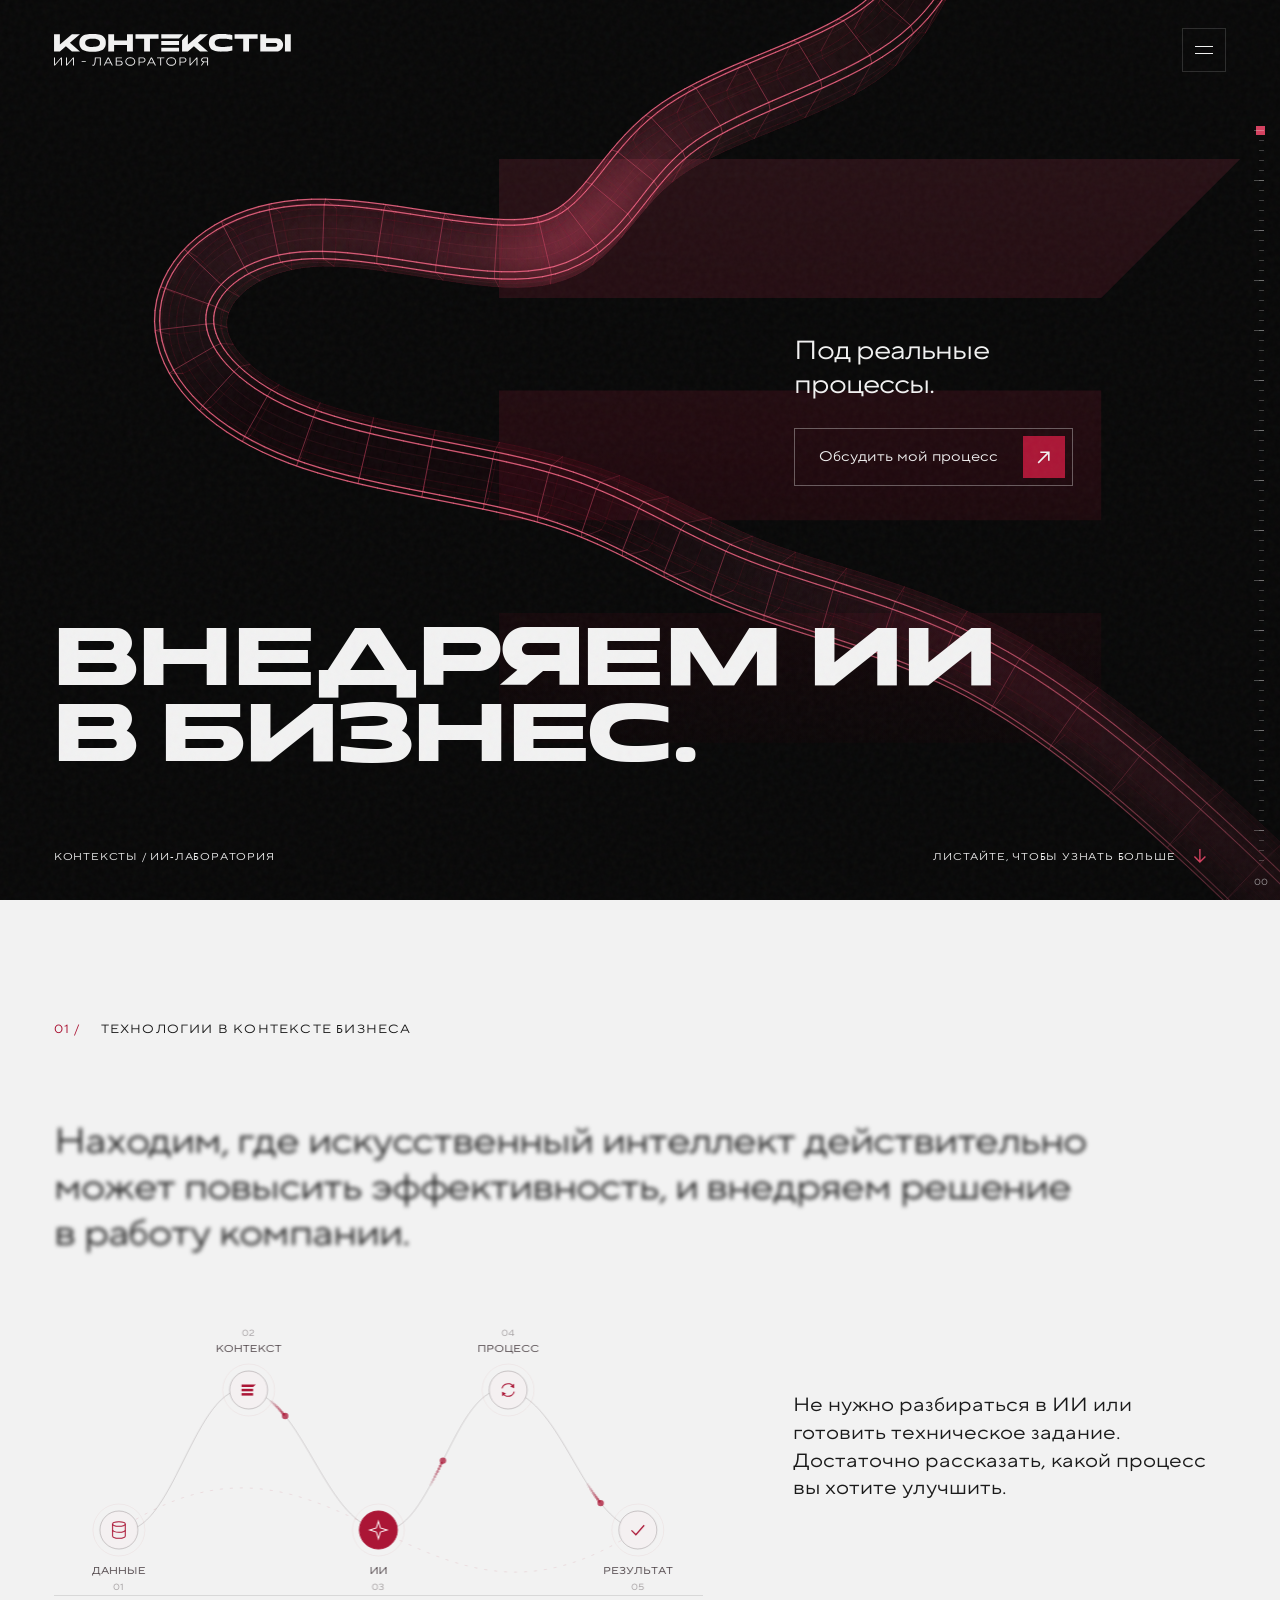
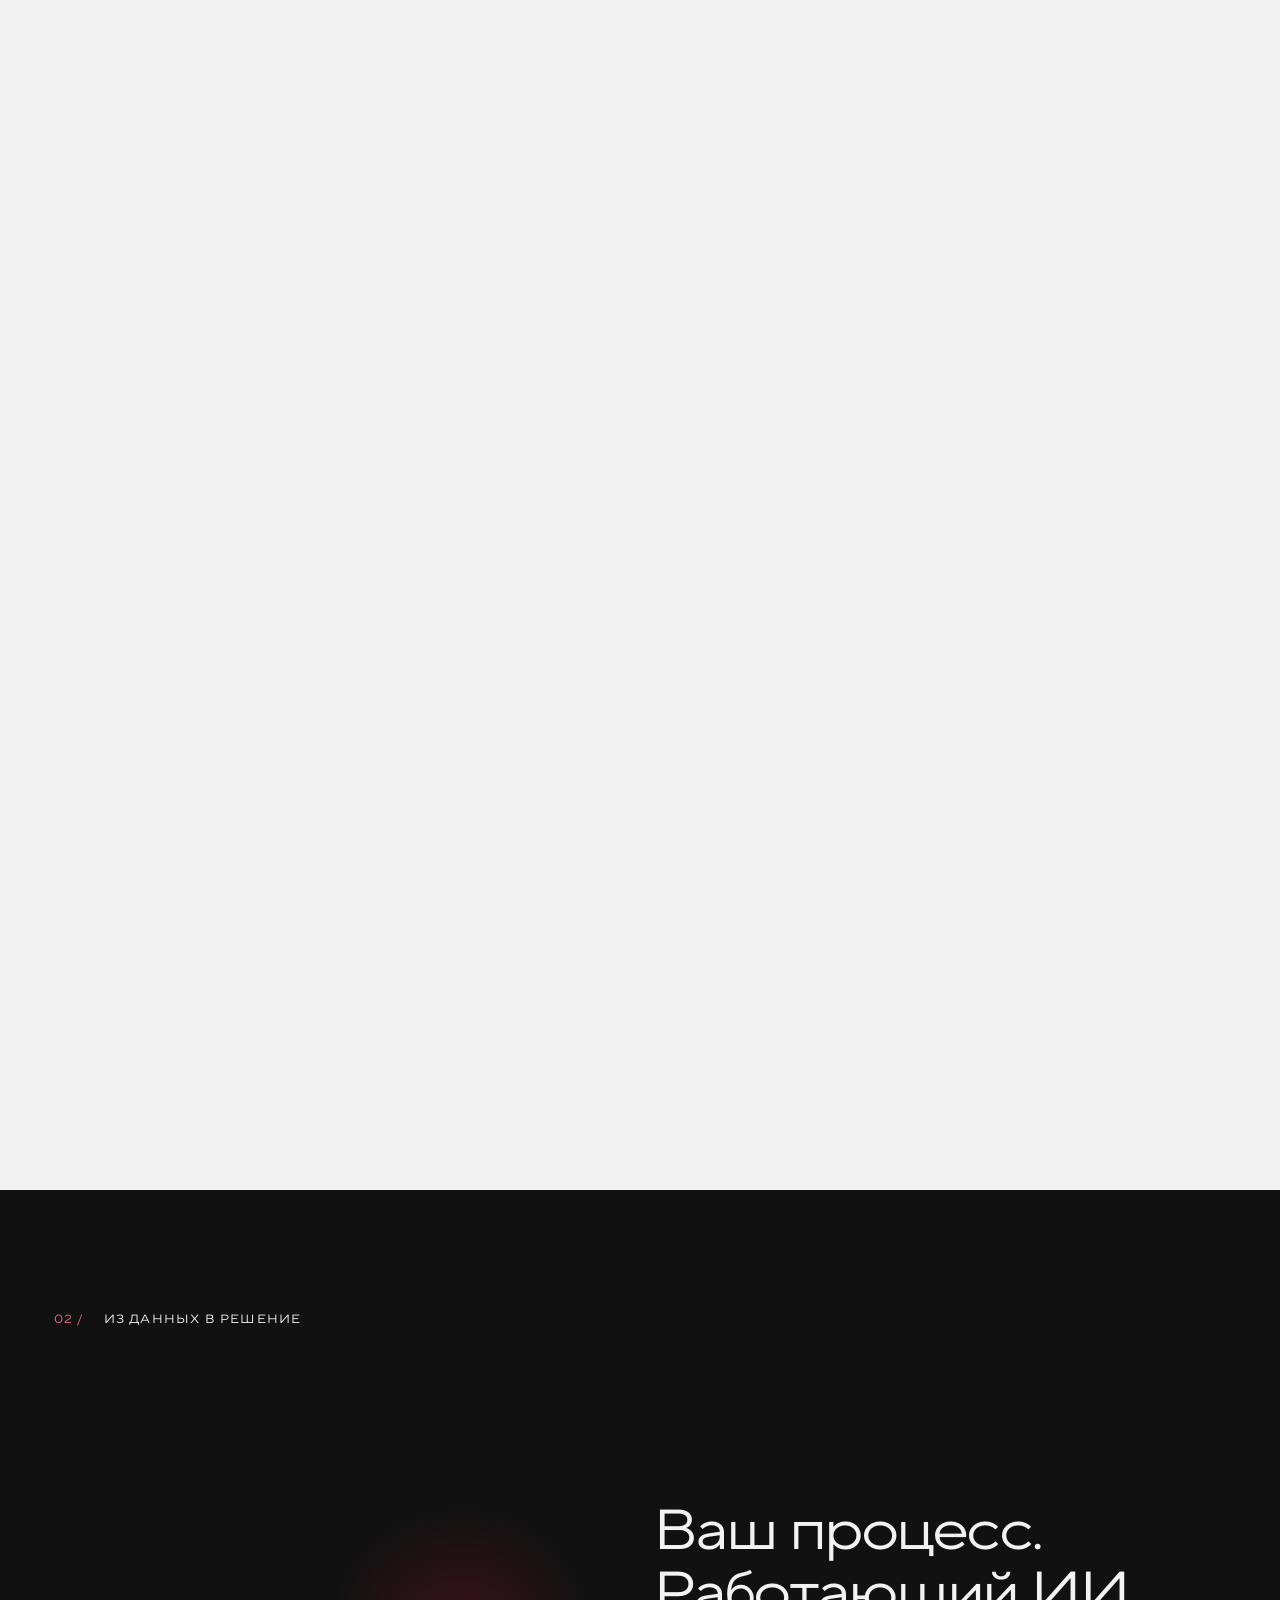
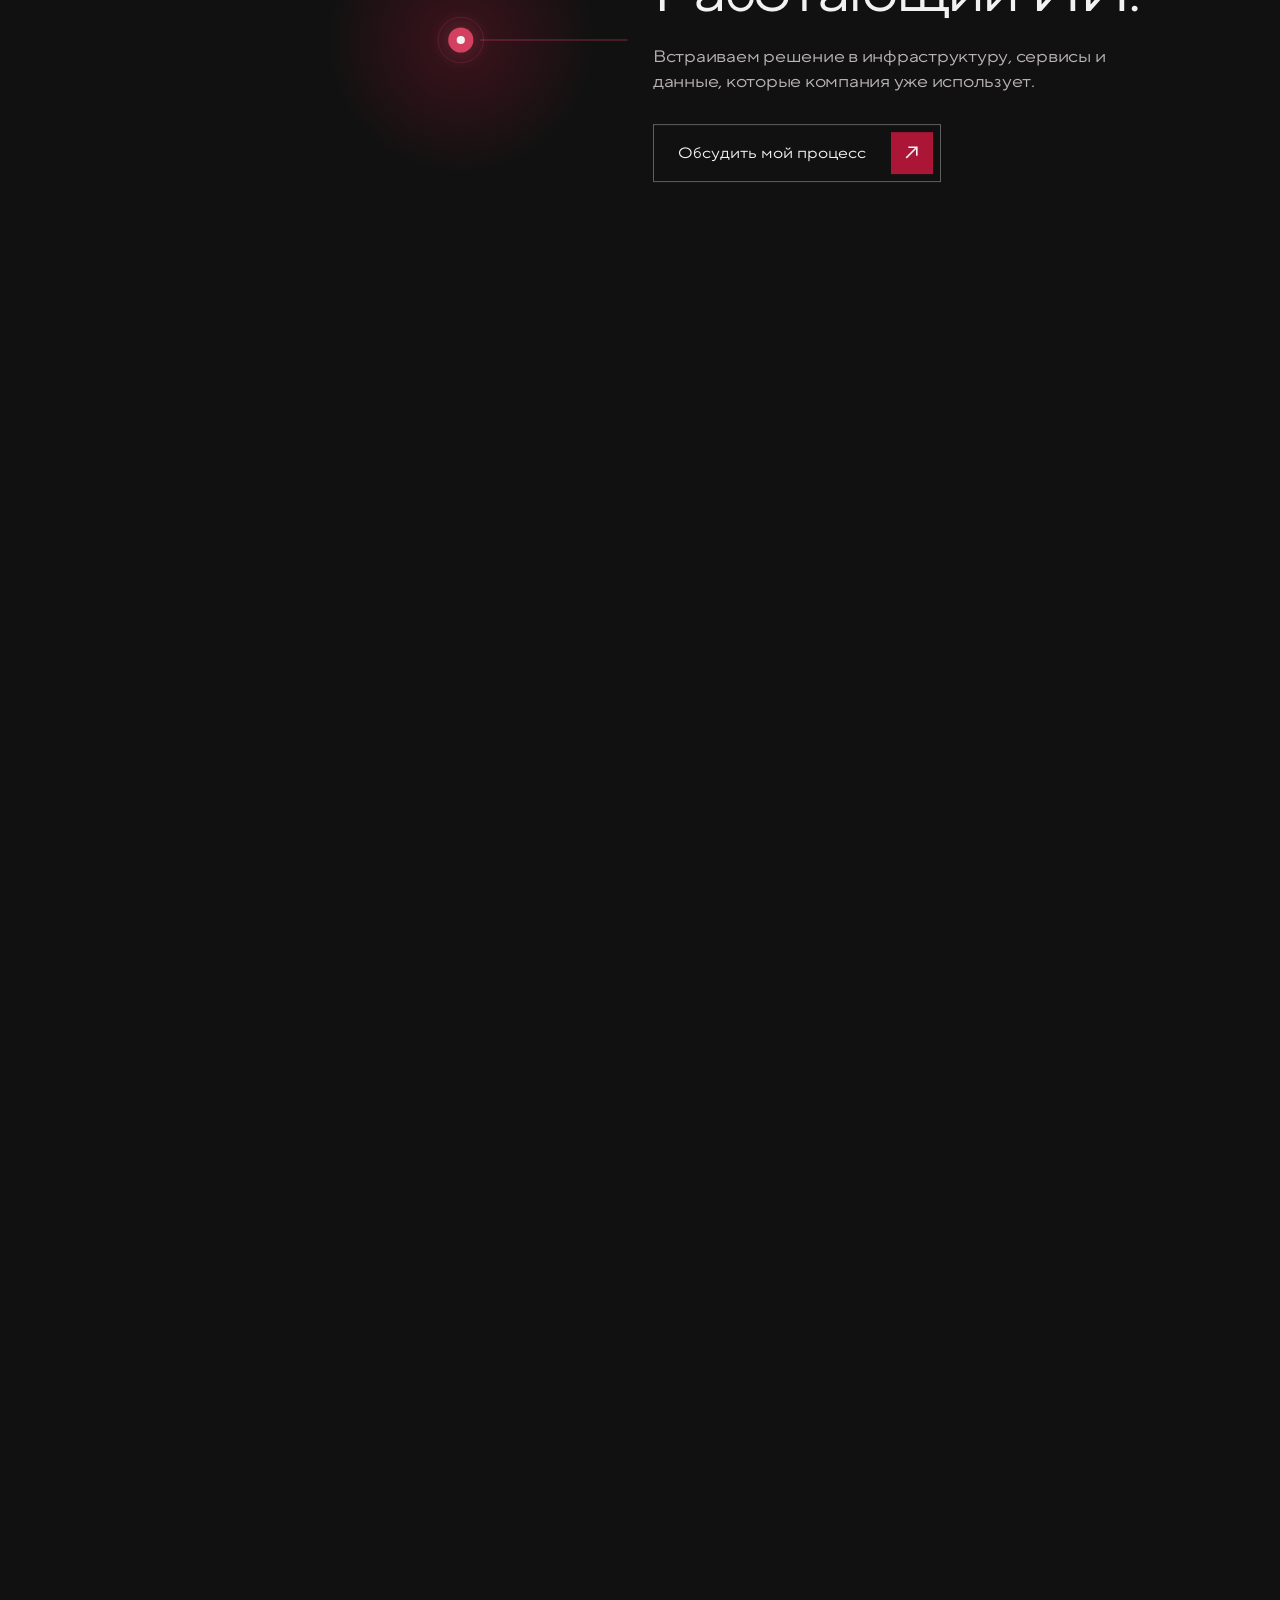
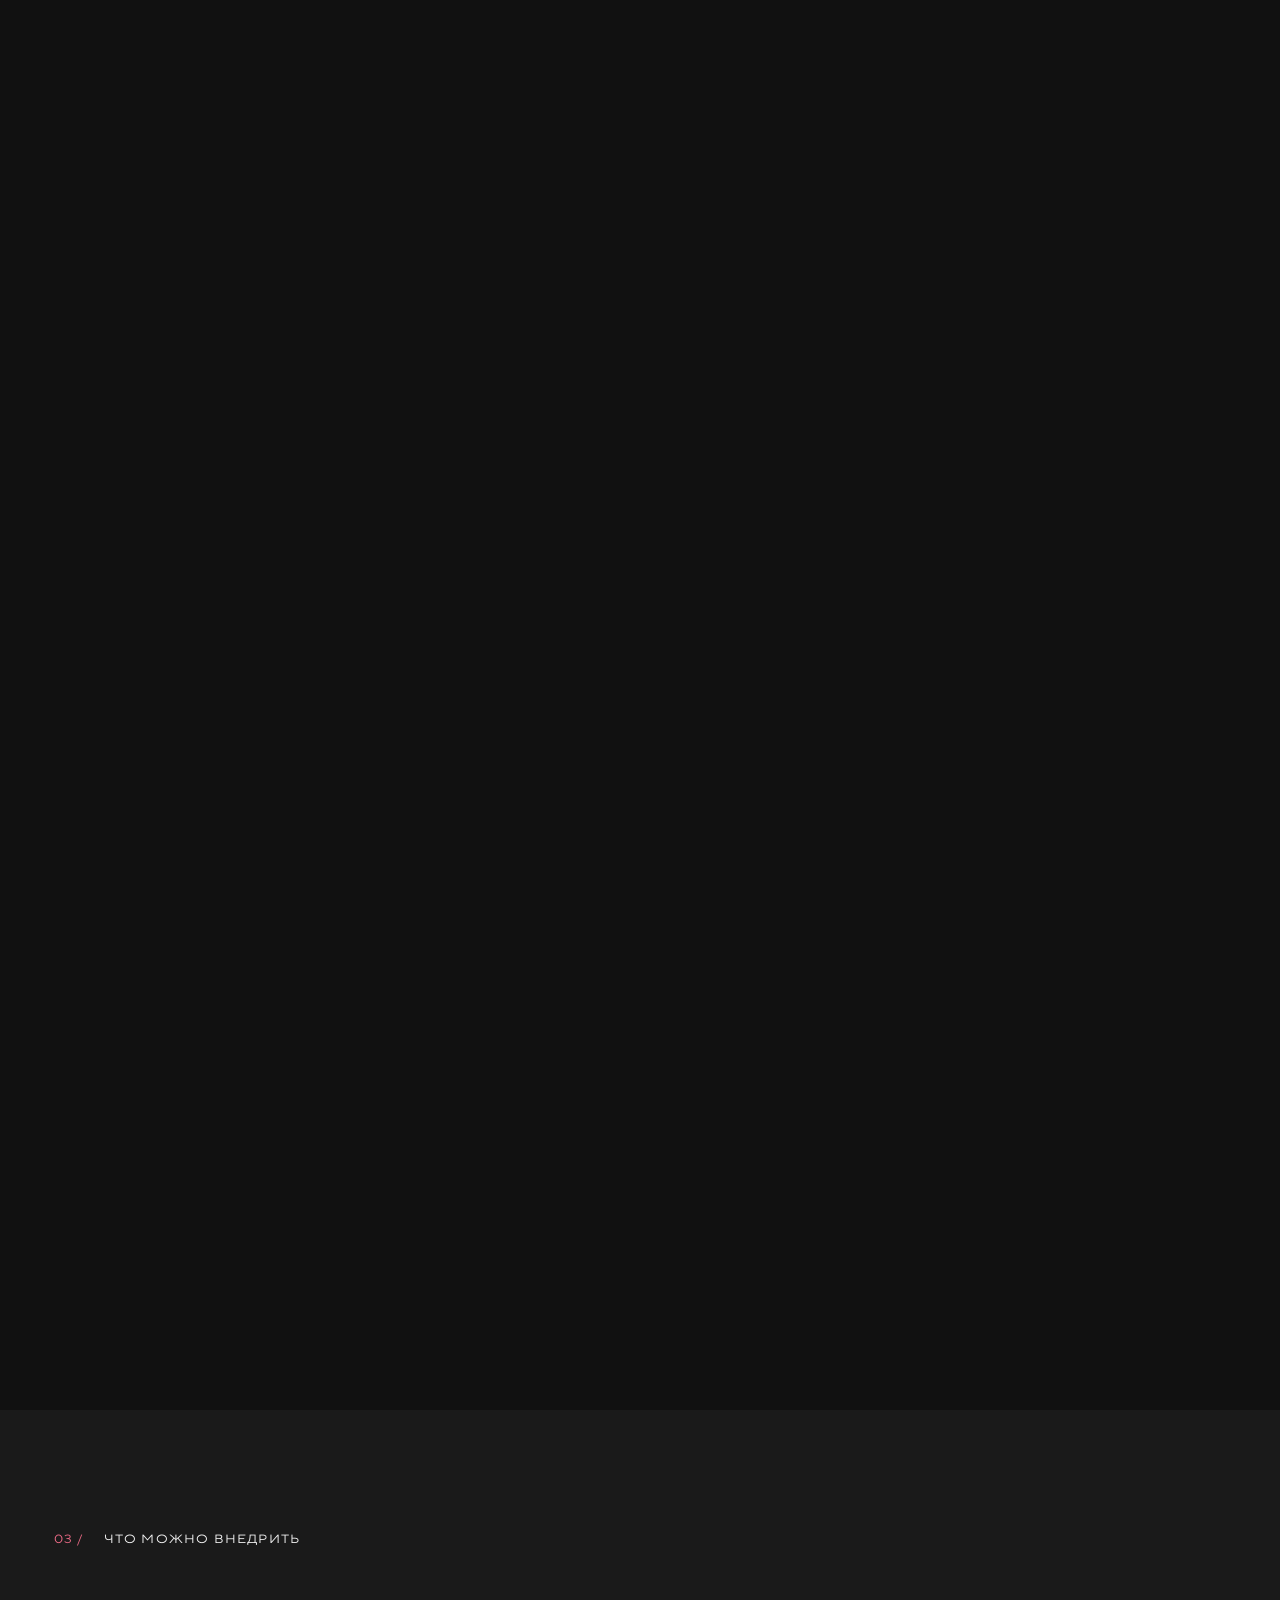
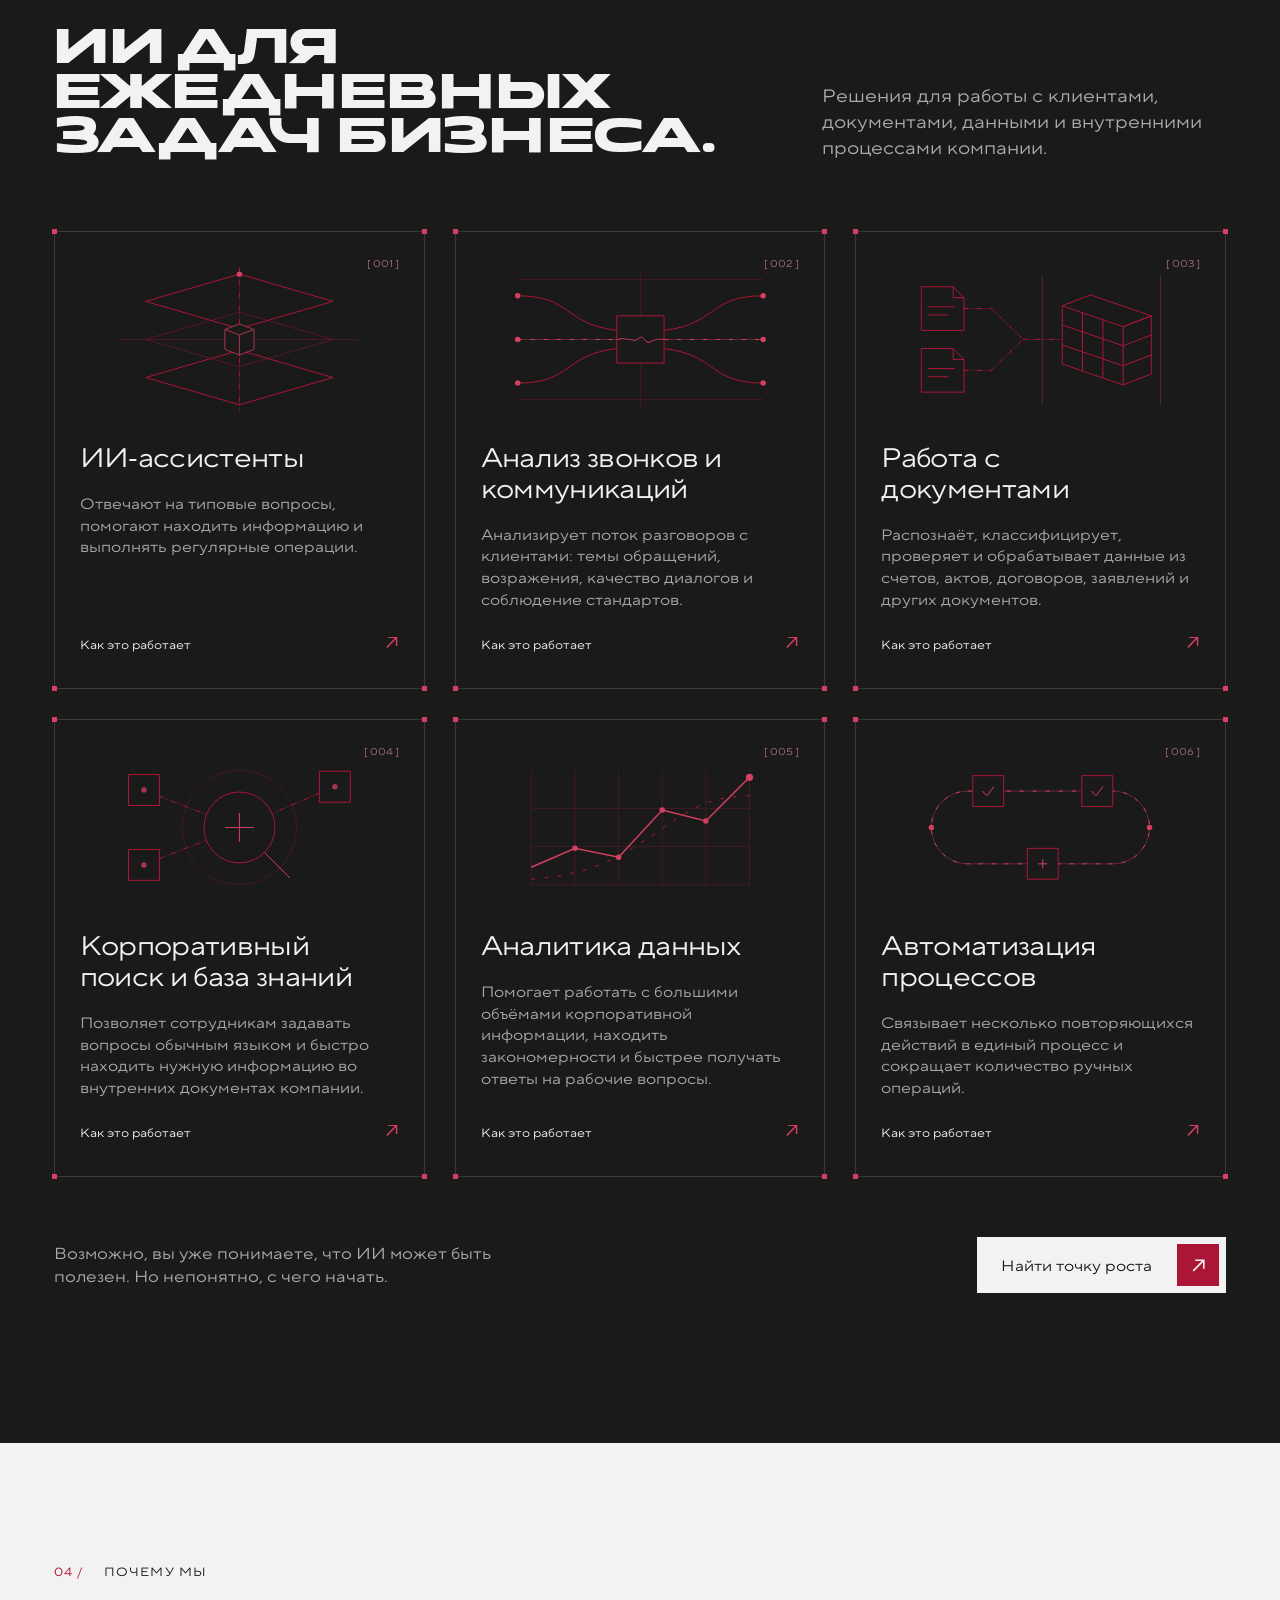
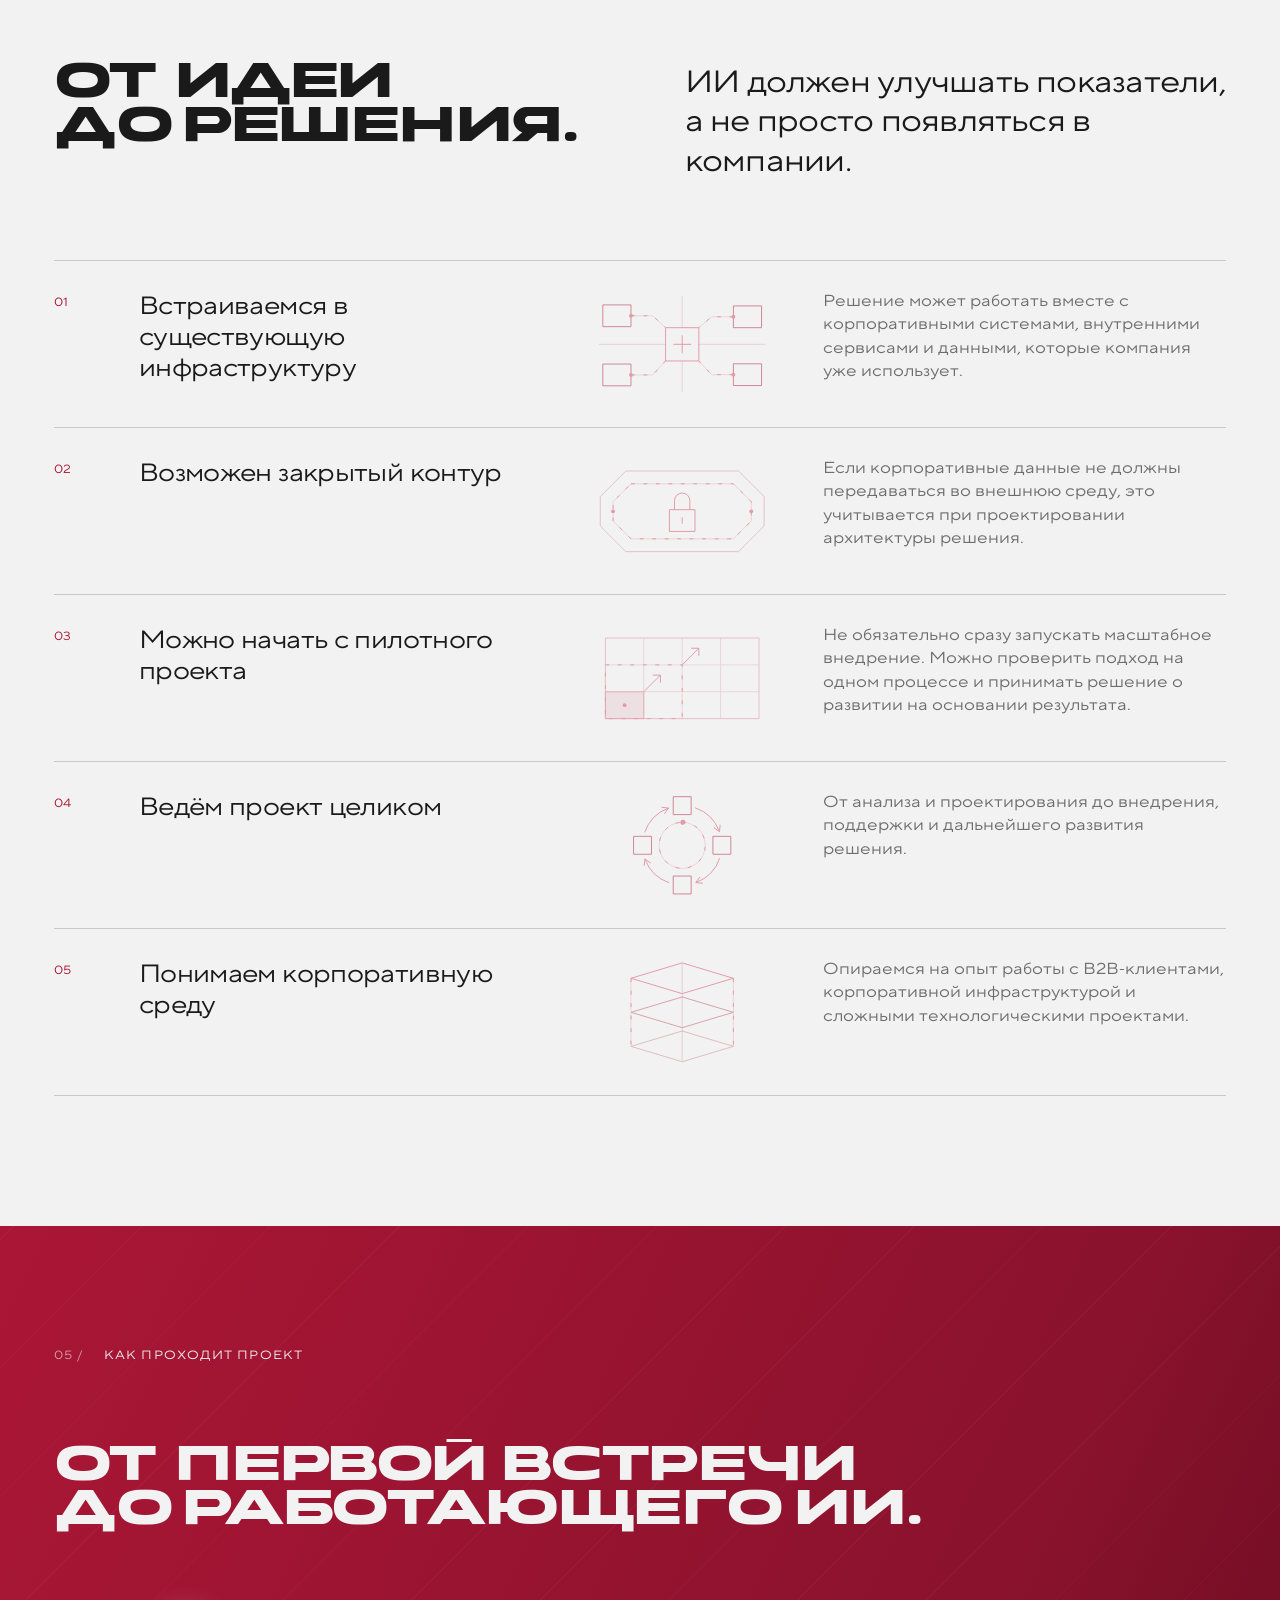
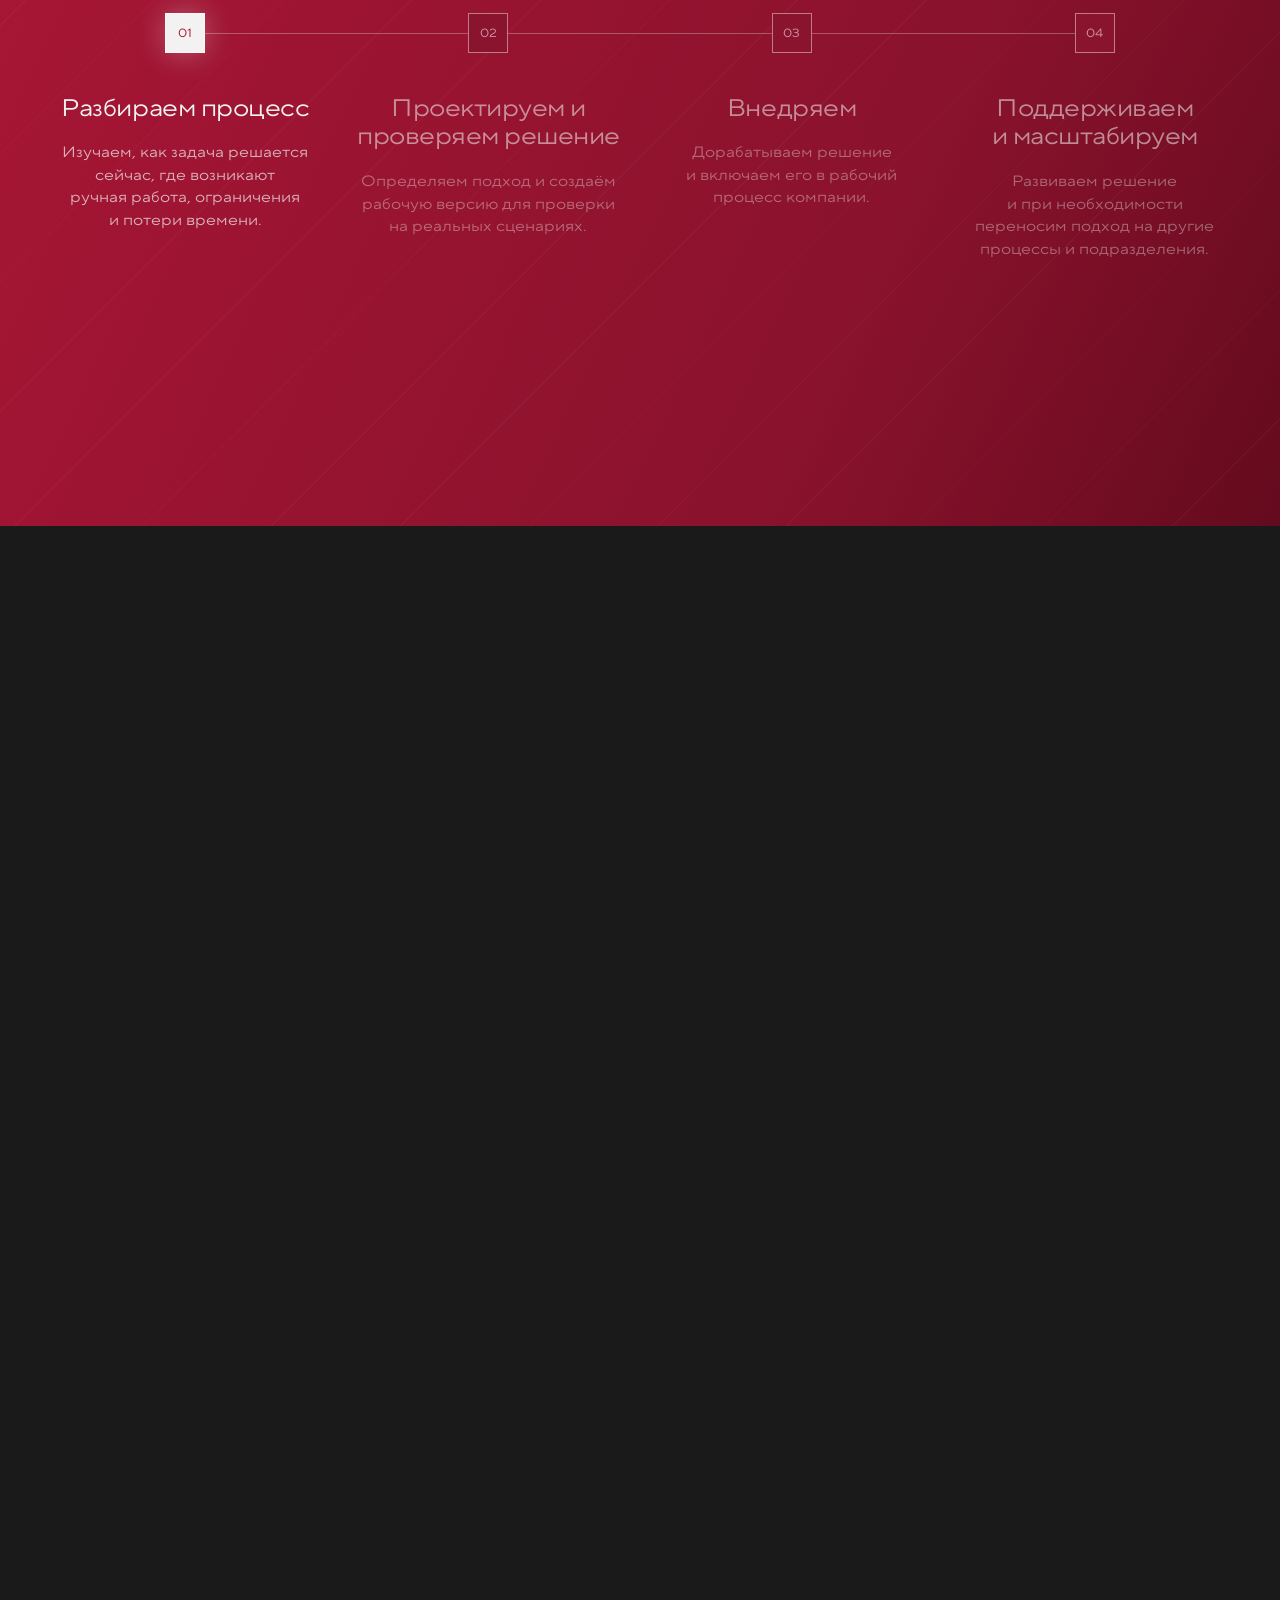
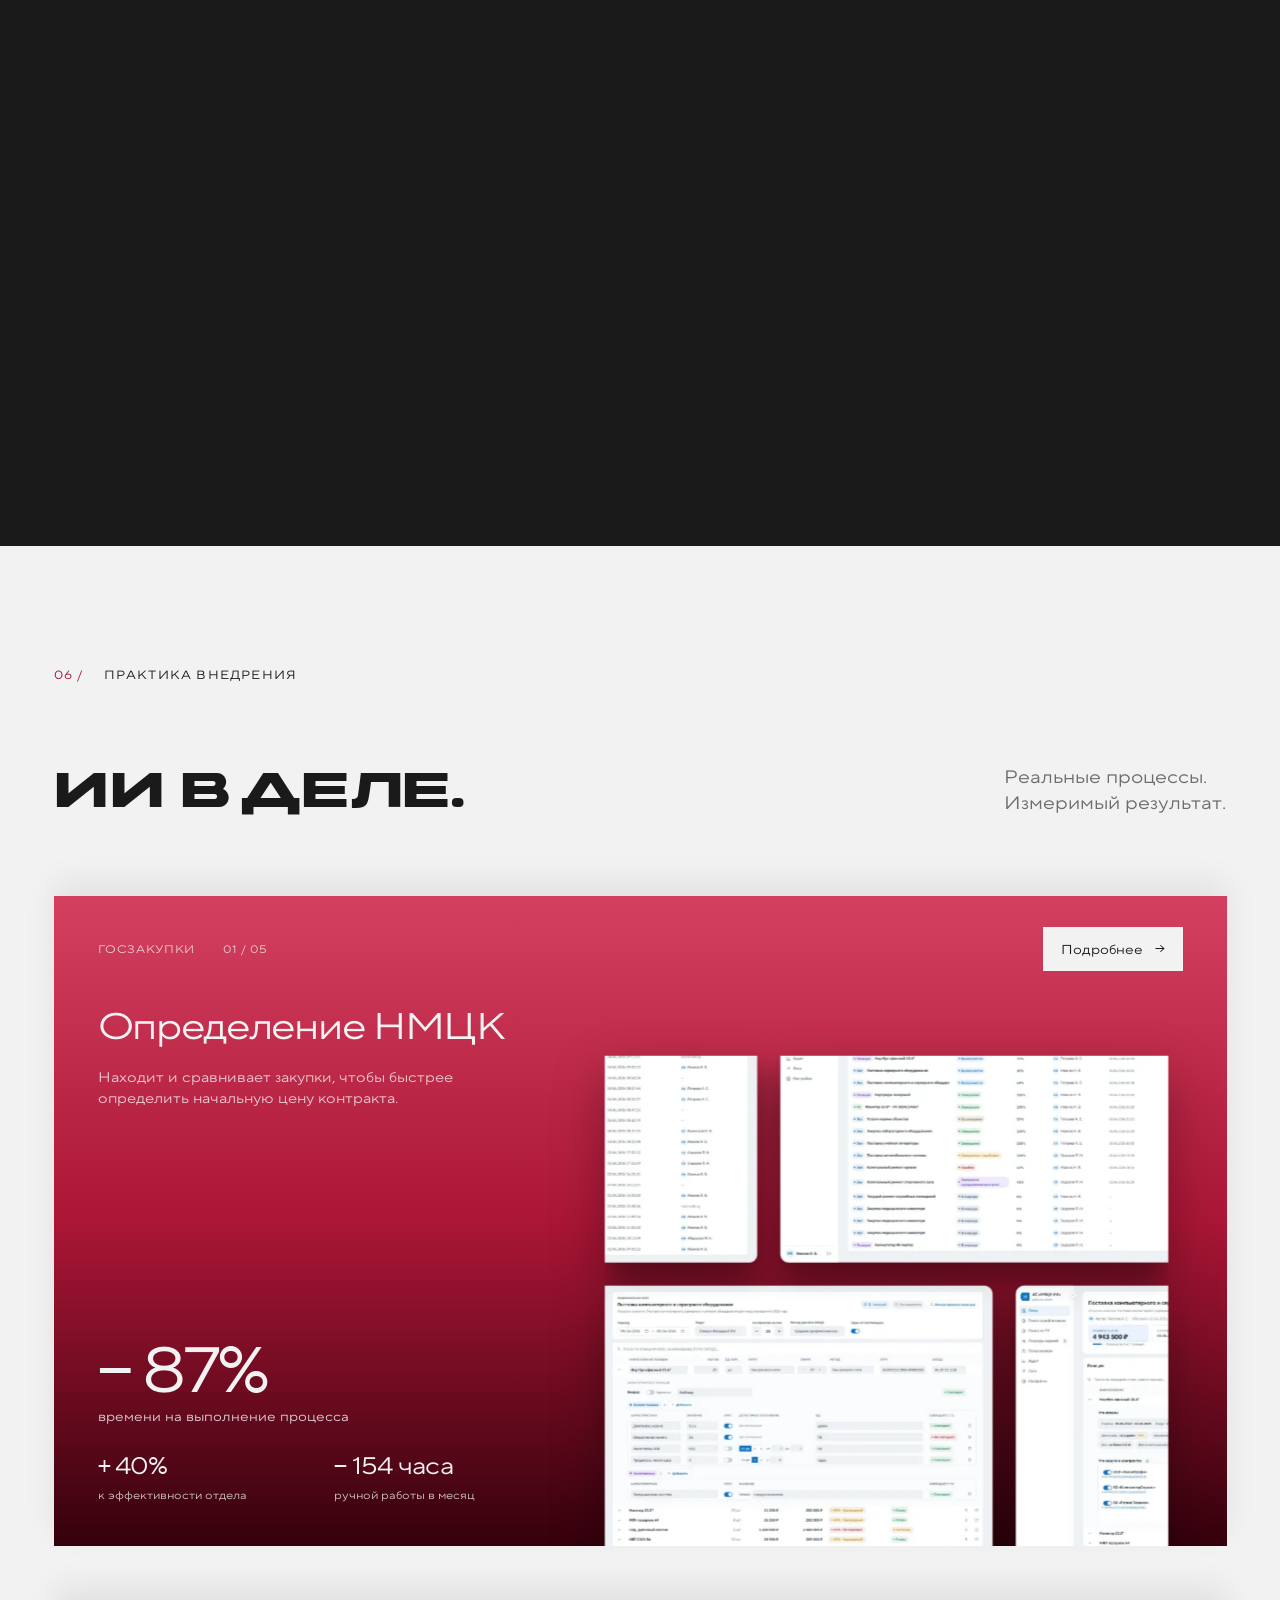
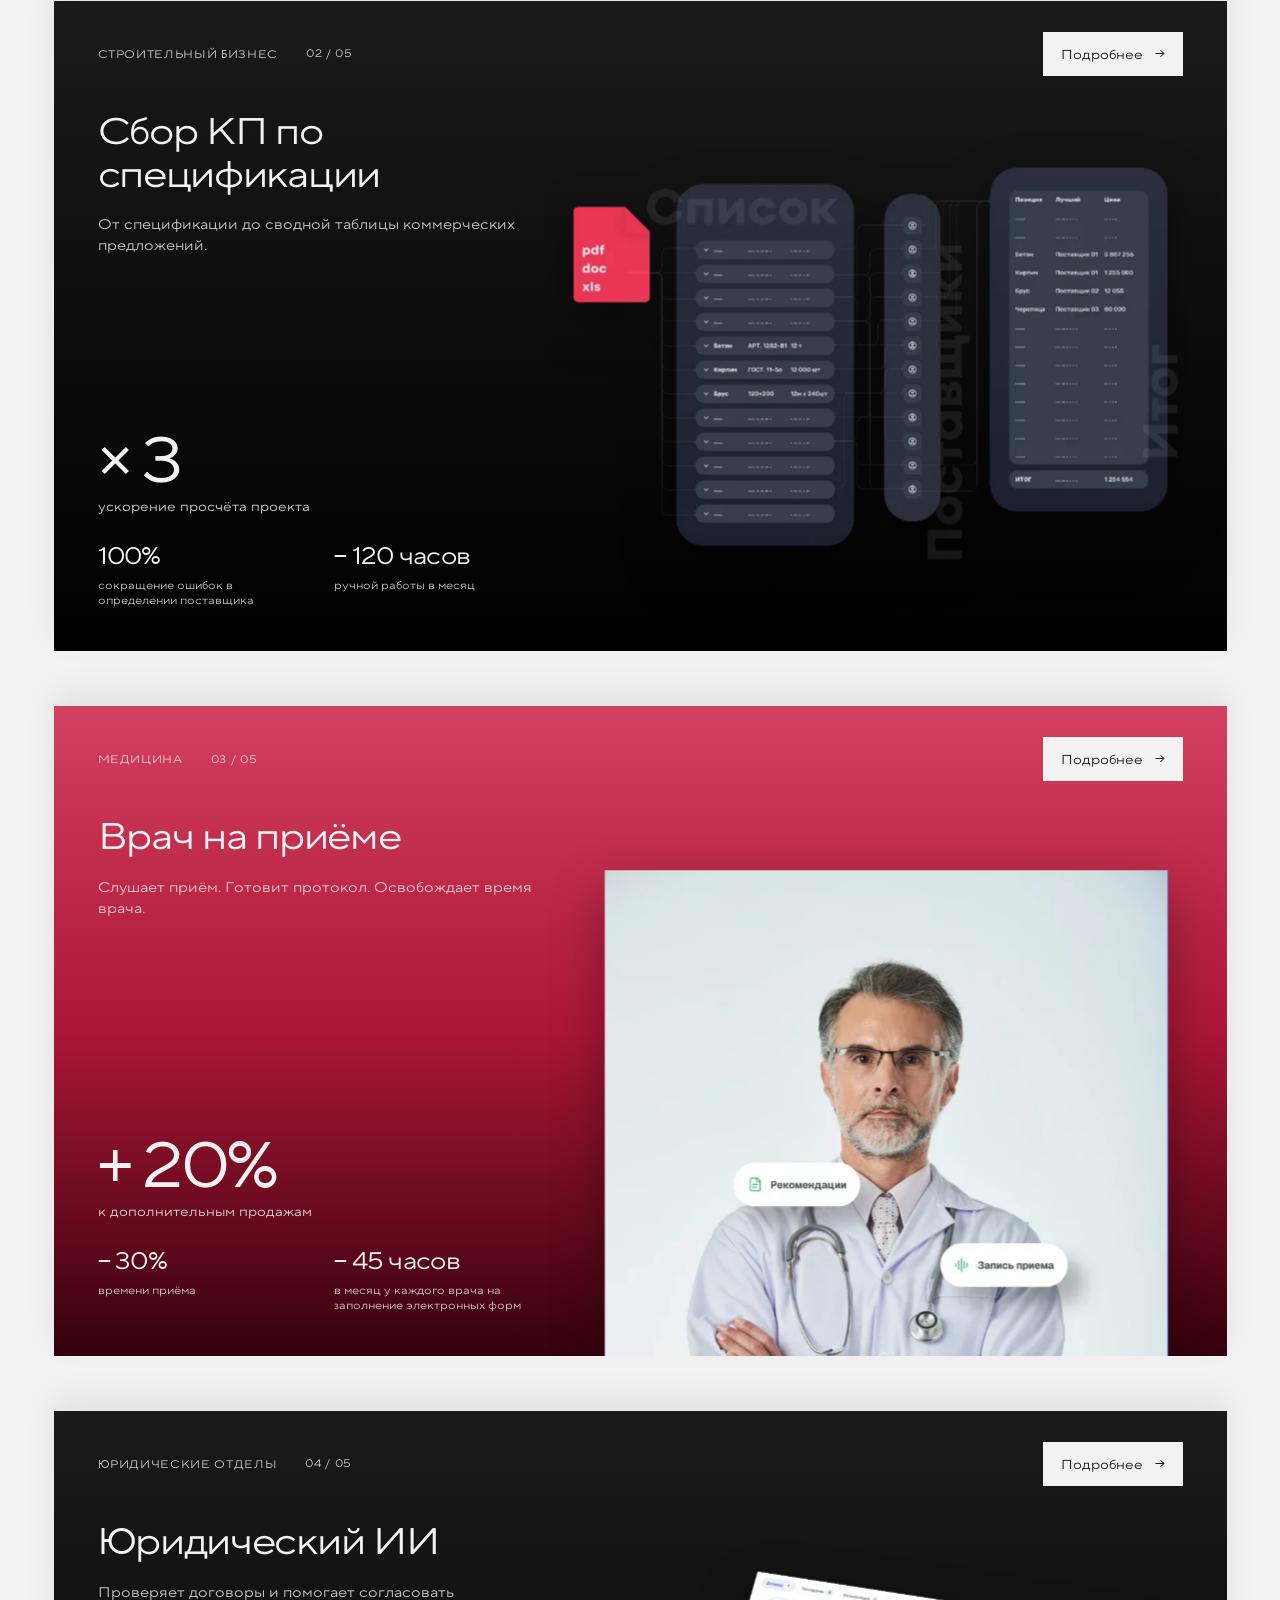
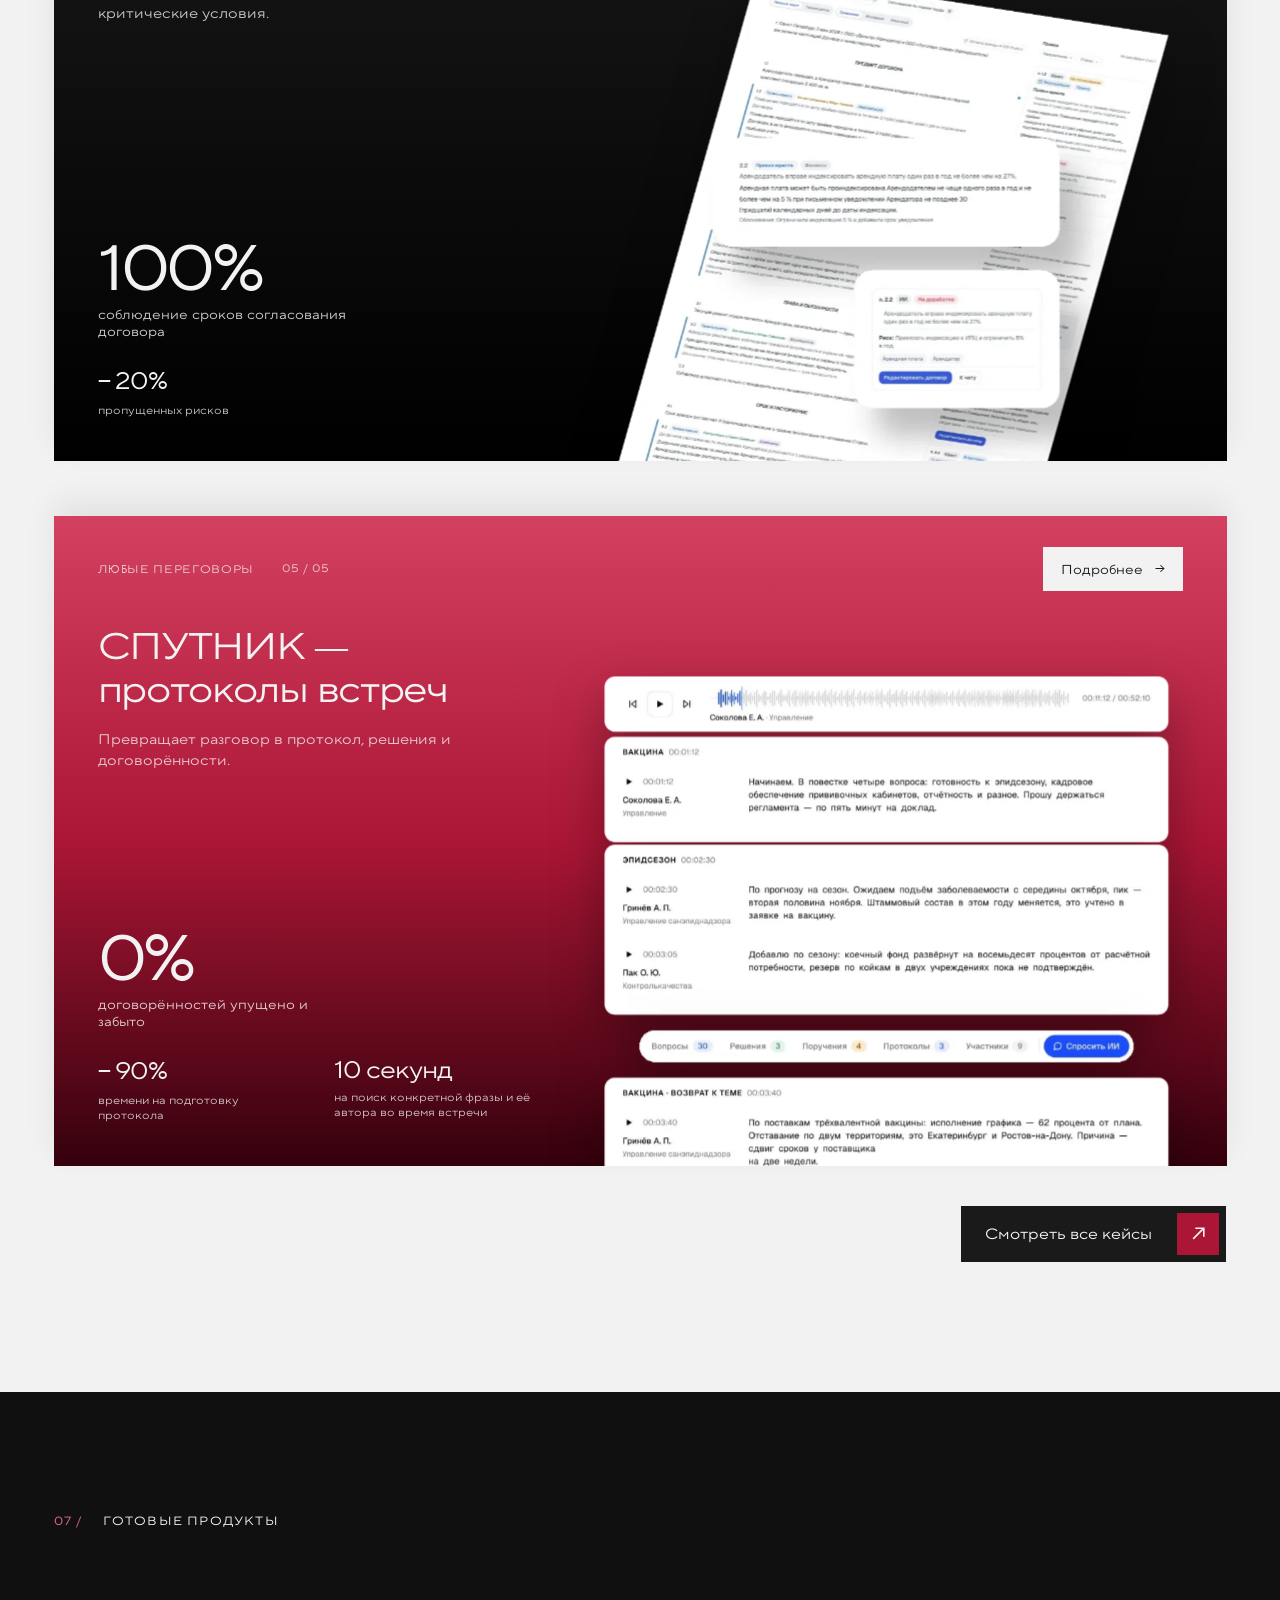
==== commit a6fc391f: "Update the site Co-Authored-By: Claude Opus 5.5 <noreply@anthropic.com>" ====
--- a/index.html
+++ b/index.html
@@ -1 +1 @@
-<!DOCTYPE html><html lang="ru" class="ODyDCa_variable R0c7Eq_variable X606LG_variable"><head><meta charSet="utf-8"/><meta name="viewport" content="width=device-width, initial-scale=1"/><link rel="preload" href="/_next/static/media/fors-s.p.0415j2cwmaa02.woff2" as="font" crossorigin="" type="font/woff2"/><link rel="preload" href="/_next/static/media/norms_subset-s.p.2enl2txj6a--s.woff2" as="font" crossorigin="" type="font/woff2"/><link rel="preload" href="/_next/static/media/onder-s.p.0d-o0-3b6ol0z.woff2" as="font" crossorigin="" type="font/woff2"/><link rel="stylesheet" href="/_next/static/chunks/312ea7-wrqcda.css" data-precedence="next"/><link rel="stylesheet" href="/_next/static/chunks/3ri-po_7e1d71.css" data-precedence="next"/><link rel="stylesheet" href="/_next/static/chunks/3fe78hby16tqs.css" data-precedence="next"/><link rel="preload" as="script" fetchPriority="low" href="/_next/static/chunks/1pcw6gskne7pf.js"/><script src="/_next/static/chunks/1wnov70f88xjy.js" async=""></script><script src="/_next/static/chunks/3jn_x8ihwq16e.js" async=""></script><script src="/_next/static/chunks/33om2u2l1wmz7.js" async=""></script><script src="/_next/static/chunks/turbopack-2u1d16houkiyo.js" async=""></script><script src="/_next/static/chunks/3qfy96eoyh-ek.js" async=""></script><script src="/_next/static/chunks/3kb3u0l8bttwd.js" async=""></script><script src="/_next/static/chunks/3zt_16xndew4w.js" async=""></script><script src="/_next/static/chunks/3dwx9u616usii.js" async=""></script><script src="/_next/static/chunks/0tollpyh03uaw.js" async=""></script><meta name="next-size-adjust" content=""/><title>Контексты — ИИ-лаборатория</title><meta name="description" content="Находим, где искусственный интеллект действительно может повысить эффективность, и внедряем решение в работу компании."/><meta name="robots" content="noindex, nofollow"/><meta property="og:title" content="Контексты — ИИ-лаборатория"/><meta property="og:description" content="Находим, где искусственный интеллект действительно может повысить эффективность, и внедряем решение в работу компании."/><meta property="og:site_name" content="Контексты"/><meta property="og:locale" content="ru_RU"/><meta property="og:image" content="https://konteksty-lab.github.io/images/og-cover.png"/><meta property="og:image:width" content="1200"/><meta property="og:image:height" content="630"/><meta property="og:image:alt" content="Контексты — ИИ-лаборатория. Внедряем ИИ в бизнес. Под реальные процессы."/><meta property="og:type" content="website"/><meta name="twitter:card" content="summary_large_image"/><meta name="twitter:title" content="Контексты — ИИ-лаборатория"/><meta name="twitter:description" content="Находим, где искусственный интеллект действительно может повысить эффективность, и внедряем решение в работу компании."/><meta name="twitter:image" content="https://konteksty-lab.github.io/images/og-cover.png"/><meta name="twitter:image:alt" content="Контексты — ИИ-лаборатория. Внедряем ИИ в бизнес. Под реальные процессы."/><meta name="twitter:image:width" content="1200"/><meta name="twitter:image:height" content="630"/><link rel="icon" href="/images/favicon.svg"/><script>document.documentElement.classList.add('motion-ready')</script><script src="/_next/static/chunks/0cz1d0mv5g_q7.js" noModule=""></script></head><body><div hidden=""><!--$--><!--/$--></div><a class="skip" href="#about" data-skip="">Перейти к содержанию</a><div class="texture" aria-hidden="true"></div><header class="arFiJq_header" id="header"><a href="#intro" class="arFiJq_brand" aria-label="Контексты — в начало" data-focus-first=""><svg class="MSOgda_descriptor" viewBox="0 0 734.76 98.45" role="img" aria-label="Контексты — ИИ-лаборатория"><path fill="currentColor" fill-rule="evenodd" d="M49.32 27.37L80.59 54L55.55 54L36.78 38.05L18.01 54L0 54L0 0.74L18.14 0.74L18.14 32.55L55.54 0.74L80.58 0.74L49.31 27.37L49.32 27.37ZM119.67 0.19C122.91 0.13 126.18 0.17 129.47 0.33C132.75 0.48 135.92 0.87 138.97 1.46C142.01 2.06 144.87 2.96 147.54 4.14C150.21 5.32 152.52 6.94 154.49 8.99C156.46 11.03 158.01 13.57 159.15 16.6C160.28 19.63 160.83 23.28 160.8 27.55C160.83 31.71 160.28 35.28 159.15 38.28C158.01 41.28 156.46 43.79 154.49 45.83C152.52 47.86 150.2 49.48 147.54 50.72C144.87 51.94 142.01 52.87 138.97 53.52C135.92 54.15 132.75 54.56 129.47 54.72C126.18 54.89 122.91 54.94 119.67 54.88C116.46 54.94 113.2 54.88 109.9 54.72C106.6 54.56 103.42 54.15 100.38 53.52C97.34 52.88 94.49 51.95 91.84 50.72C89.19 49.49 86.87 47.86 84.89 45.83C82.9 43.8 81.35 41.28 80.23 38.28C79.11 35.28 78.55 31.71 78.55 27.55C78.55 23.4 79.11 19.63 80.23 16.6C81.35 13.57 82.9 11.03 84.89 8.99C86.88 6.94 89.19 5.33 91.84 4.14C94.49 2.96 97.34 2.07 100.38 1.46C103.43 0.86 106.61 0.48 109.9 0.33C113.21 0.18 116.47 0.14 119.67 0.19M119.67 40.42C122.37 40.42 125.07 40.26 127.78 39.94C130.5 39.61 132.94 39.01 135.12 38.1C137.3 37.18 139.08 35.89 140.46 34.21C141.84 32.53 142.56 30.31 142.62 27.55C142.62 25.77 142.3 24.2 141.65 22.88C140.99 21.54 140.13 20.4 139.03 19.44C137.94 18.49 136.66 17.71 135.16 17.1C133.68 16.5 132.09 16.01 130.4 15.65C128.7 15.28 126.93 15.03 125.1 14.9C123.27 14.77 121.46 14.68 119.67 14.66C117.88 14.66 116.07 14.73 114.24 14.89C112.41 15.04 110.65 15.29 108.96 15.66C107.28 16.02 105.7 16.51 104.21 17.11C102.73 17.72 101.43 18.5 100.33 19.45C99.22 20.41 98.35 21.55 97.71 22.89C97.08 24.22 96.75 25.78 96.71 27.56C96.78 29.39 97.12 30.97 97.78 32.31C98.43 33.66 99.3 34.82 100.39 35.77C101.49 36.71 102.77 37.5 104.23 38.1C105.71 38.71 107.29 39.18 108.98 39.51C110.68 39.84 112.43 40.08 114.26 40.21C116.07 40.35 117.88 40.42 119.66 40.42L119.67 40.42M119.67 40.46C119.74 40.46 119.75 40.46 119.74 40.44C119.72 40.42 119.7 40.42 119.67 40.42C119.64 40.42 119.62 40.42 119.62 40.44C119.62 40.46 119.64 40.46 119.67 40.46ZM226.57 0.74L244.71 0.74L244.71 54L226.57 54L226.57 34.5L186.44 34.5L186.44 54L168.31 54L168.31 0.74L186.44 0.74L186.44 20.24L226.57 20.24L226.57 0.74ZM324.48 15.01L297.75 15.01L297.75 54L279.62 54L279.62 15.01L252.89 15.01L252.89 0.74L324.48 0.74L324.48 15.01ZM446.67 27.48L477.94 54.12L452.9 54.12L434.13 38.16L415.36 54.12L397.36 54.12L397.36 19.1L415.5 0.85L415.5 32.67L452.89 0.85L477.93 0.85L446.66 27.48L446.67 27.48ZM521.64 14.51C519.85 14.51 518.05 14.57 516.23 14.71C514.41 14.85 512.65 15.09 510.98 15.44C509.29 15.79 507.72 16.27 506.26 16.87C504.78 17.48 503.49 18.26 502.39 19.19C501.28 20.13 500.4 21.28 499.76 22.63C499.1 23.97 498.76 25.56 498.73 27.38C498.8 29.41 499.21 31.14 499.99 32.56C500.76 33.99 501.78 35.18 503.05 36.13C504.32 37.09 505.78 37.84 507.42 38.38C509.05 38.92 510.75 39.34 512.51 39.61C514.26 39.88 516.02 40.06 517.78 40.13C519.54 40.2 521.18 40.24 522.69 40.24C523.39 40.24 524.38 40.24 525.69 40.22C526.99 40.2 528.49 40.16 530.16 40.07C531.85 39.97 533.66 39.85 535.61 39.71C537.57 39.56 539.57 39.35 541.62 39.09C543.66 38.83 545.69 38.5 547.71 38.09C549.73 37.68 551.61 37.2 553.37 36.65L553.37 50.83C548.28 52.31 543.09 53.35 537.79 53.94C532.48 54.53 527.11 54.78 521.65 54.68C521.13 54.68 520.64 54.68 520.18 54.7C519.71 54.72 519.21 54.72 518.7 54.72C515.61 54.72 512.52 54.59 509.43 54.33C506.34 54.08 503.38 53.59 500.57 52.88C497.75 52.17 495.12 51.19 492.68 49.93C490.24 48.66 488.12 47.03 486.31 44.99C484.51 42.97 483.1 40.51 482.09 37.63C481.08 34.74 480.57 31.34 480.57 27.4L480.57 27.35C480.57 23.38 481.09 19.95 482.12 17.06C483.15 14.17 484.57 11.7 486.37 9.68C488.17 7.65 490.31 6 492.78 4.74C495.24 3.48 497.9 2.49 500.73 1.79C503.57 1.08 506.54 0.6 509.66 0.36C512.78 0.12 515.89 0 518.98 0C522.07 0 524.91 0.05 527.77 0.14C530.63 0.23 533.48 0.41 536.3 0.68C539.11 0.96 541.93 1.34 544.75 1.86C547.56 2.38 550.45 3.06 553.38 3.9L553.38 18.13C551.84 17.64 550.2 17.22 548.48 16.86C546.74 16.49 545 16.18 543.23 15.93C541.45 15.67 539.69 15.45 537.93 15.26C536.18 15.08 534.49 14.94 532.89 14.86C529.13 14.62 525.39 14.5 521.67 14.5L521.64 14.51ZM631.99 15.01L605.27 15.01L605.27 54L587.13 54L587.13 15.01L560.41 15.01L560.41 0.74L631.99 0.74L631.99 15.01ZM690.77 13.46C693.56 13.46 696.18 13.99 698.66 15.05C701.12 16.11 703.28 17.56 705.11 19.4C706.94 21.23 708.39 23.38 709.45 25.85C710.5 28.32 711.04 30.95 711.04 33.74C711.04 36.53 710.5 39.15 709.45 41.63C708.39 44.1 706.94 46.25 705.11 48.08C703.28 49.92 701.12 51.36 698.66 52.43C696.19 53.49 693.56 54.02 690.77 54.02L640.09 54.02L640.09 0.64L658.22 0.64L658.22 13.46L690.77 13.46M687.31 39.41C688.11 39.41 688.83 39.26 689.51 38.96C690.2 38.66 690.79 38.25 691.31 37.74C691.82 37.22 692.23 36.62 692.53 35.94C692.84 35.26 692.98 34.52 692.98 33.74C692.98 32.96 692.84 32.22 692.53 31.54C692.23 30.86 691.82 30.26 691.31 29.75C690.79 29.23 690.2 28.82 689.51 28.52C688.83 28.22 688.1 28.07 687.31 28.07L658.22 28.07L658.22 39.43L687.31 39.43L687.31 39.41M734.76 0.69L734.76 53.96L716.67 53.96L716.67 0.69L734.76 0.69ZM332.83 22.08L388.02 22.08L388.02 33.96L332.83 33.96L332.83 22.08ZM332.83 0.85L400.76 0.85L388.02 13.59L332.83 13.59L332.83 0.85ZM332.83 42.45L388.02 42.45L388.02 54.34L332.83 54.34L332.83 42.45ZM2.9 98.09L0 98.09L0 72.72L2.97 72.72L2.97 93.74L3.12 93.74L21.67 72.72L24.6 72.72L24.6 98.09L21.6 98.09L21.6 77.07L21.49 77.07L2.9 98.09ZM40.08 98.09L37.18 98.09L37.18 72.72L40.15 72.72L40.15 93.74L40.3 93.74L58.85 72.72L61.78 72.72L61.78 98.09L58.78 98.09L58.78 77.07L58.67 77.07L40.08 98.09ZM98.61 86.64L85.67 86.64L85.67 84.29L98.61 84.29L98.61 86.64ZM126.69 72.72L145.17 72.72L145.17 98.09L142.2 98.09L142.2 75.37L129.55 75.37L129.36 79.75C129.14 84.59 128.71 88.36 128.06 91.06C127.41 93.77 126.51 95.68 125.36 96.79C124.22 97.9 122.74 98.45 120.93 98.45C119.98 98.45 119.14 98.29 118.39 97.99L118.39 95.31C119.01 95.57 119.79 95.7 120.71 95.7C121.89 95.7 122.86 95.25 123.62 94.33C124.38 93.41 124.99 91.79 125.45 89.48C125.91 87.16 126.23 83.92 126.4 79.76L126.69 72.73L126.69 72.72ZM157.35 98.09L154.23 98.09L166.59 72.72L170.1 72.72L182.46 98.09L179.23 98.09L175.79 91.03L160.76 91.03L157.35 98.09M168.22 75.66L161.98 88.38L174.56 88.38L168.32 75.66L168.22 75.66ZM191.52 98.09L191.52 72.72L210.73 72.72L210.73 75.37L194.5 75.37L194.5 82.94L203.63 82.94C205.64 82.94 207.34 83.27 208.74 83.92C210.14 84.57 211.2 85.47 211.91 86.6C212.63 87.73 212.98 89.04 212.98 90.51C212.98 91.98 212.62 93.26 211.91 94.4C211.2 95.55 210.14 96.44 208.74 97.1C207.34 97.75 205.64 98.07 203.63 98.07L191.53 98.07L191.52 98.09M203.62 95.52C205.61 95.52 207.16 95.04 208.3 94.11C209.44 93.17 210 91.97 210 90.52C210 89.08 209.43 87.85 208.3 86.9C207.16 85.96 205.61 85.5 203.62 85.5L194.49 85.5L194.49 95.54L203.62 95.54L203.62 95.52ZM228.7 96.72C226.36 95.55 224.53 93.98 223.23 91.99C221.93 90 221.28 87.8 221.28 85.41C221.28 83.01 221.93 80.82 223.23 78.83C224.53 76.84 226.36 75.26 228.7 74.1C231.04 72.93 233.7 72.36 236.67 72.36C239.64 72.36 242.26 72.94 244.61 74.1C246.95 75.26 248.77 76.84 250.08 78.83C251.38 80.82 252.03 83.01 252.03 85.41C252.03 87.8 251.38 89.99 250.08 91.99C248.77 93.98 246.95 95.55 244.61 96.72C242.26 97.88 239.62 98.45 236.67 98.45C233.72 98.45 231.04 97.87 228.7 96.72M243.01 94.44C244.9 93.52 246.38 92.27 247.45 90.68C248.53 89.1 249.06 87.34 249.06 85.41C249.06 83.47 248.53 81.72 247.45 80.13C246.38 78.55 244.9 77.29 243.01 76.38C241.13 75.46 239.01 75 236.67 75C234.33 75 232.21 75.46 230.31 76.38C228.42 77.29 226.93 78.55 225.86 80.13C224.78 81.72 224.24 83.47 224.24 85.41C224.24 87.34 224.78 89.1 225.86 90.68C226.93 92.27 228.42 93.52 230.31 94.44C232.21 95.35 234.33 95.81 236.67 95.81C239.01 95.81 241.13 95.35 243.01 94.44ZM262.43 98.09L262.43 72.72L274.1 72.72C276.13 72.72 277.88 73.06 279.34 73.72C280.8 74.38 281.9 75.31 282.65 76.51C283.4 77.71 283.78 79.09 283.78 80.66C283.78 82.23 283.4 83.61 282.65 84.81C281.9 86.01 280.79 86.93 279.34 87.6C277.87 88.26 276.13 88.6 274.1 88.6L265.41 88.6L265.41 98.09L262.44 98.09L262.43 98.09M274.21 85.95C276.36 85.95 277.99 85.46 279.1 84.48C280.21 83.5 280.76 82.23 280.76 80.66C280.76 79.09 280.21 77.81 279.1 76.84C277.99 75.86 276.36 75.37 274.21 75.37L265.4 75.37L265.4 85.94L274.21 85.94L274.21 85.95ZM291.28 98.09L288.16 98.09L300.52 72.72L304.04 72.72L316.39 98.09L313.17 98.09L309.73 91.03L294.69 91.03L291.28 98.09M302.15 75.66L295.92 88.38L308.49 88.38L302.26 75.66L302.15 75.66ZM332.41 98.09L329.45 98.09L329.45 75.37L319.62 75.37L319.62 72.72L342.27 72.72L342.27 75.37L332.41 75.37L332.41 98.09ZM355.71 96.72C353.37 95.55 351.55 93.98 350.24 91.99C348.94 90 348.29 87.8 348.29 85.41C348.29 83.01 348.94 80.82 350.24 78.83C351.55 76.84 353.37 75.26 355.71 74.1C358.06 72.93 360.72 72.36 363.68 72.36C366.65 72.36 369.28 72.94 371.62 74.1C373.96 75.26 375.79 76.84 377.09 78.83C378.39 80.82 379.04 83.01 379.04 85.41C379.04 87.8 378.39 89.99 377.09 91.99C375.79 93.98 373.96 95.55 371.62 96.72C369.28 97.88 366.63 98.45 363.68 98.45C360.73 98.45 358.06 97.87 355.71 96.72M370.03 94.44C371.91 93.52 373.39 92.27 374.46 90.68C375.54 89.1 376.08 87.34 376.08 85.41C376.08 83.47 375.54 81.72 374.46 80.13C373.39 78.55 371.91 77.29 370.03 76.38C368.14 75.46 366.03 75 363.68 75C361.34 75 359.22 75.46 357.32 76.38C355.43 77.29 353.94 78.55 352.87 80.13C351.79 81.72 351.26 83.47 351.26 85.41C351.26 87.34 351.79 89.1 352.87 90.68C353.94 92.27 355.43 93.52 357.32 94.44C359.22 95.35 361.34 95.81 363.68 95.81C366.03 95.81 368.14 95.35 370.03 94.44ZM389.45 98.09L389.45 72.72L401.12 72.72C403.14 72.72 404.89 73.06 406.35 73.72C407.81 74.38 408.91 75.31 409.66 76.51C410.41 77.71 410.79 79.09 410.79 80.66C410.79 82.23 410.41 83.61 409.66 84.81C408.91 86.01 407.8 86.93 406.35 87.6C404.89 88.26 403.14 88.6 401.12 88.6L392.42 88.6L392.42 98.09L389.45 98.09L389.45 98.09M401.22 85.95C403.37 85.95 405 85.46 406.11 84.48C407.22 83.5 407.77 82.23 407.77 80.66C407.77 79.09 407.22 77.81 406.11 76.84C405 75.86 403.37 75.37 401.22 75.37L392.41 75.37L392.41 85.94L401.22 85.94L401.22 85.95ZM423.44 98.09L420.55 98.09L420.55 72.72L423.52 72.72L423.52 93.74L423.66 93.74L442.21 72.72L445.15 72.72L445.15 98.09L442.14 98.09L442.14 77.07L442.04 77.07L423.44 98.09ZM478.09 72.72L478.09 98.09L475.09 98.09L475.09 88.01L465.85 88.01L459.11 98.09L455.63 98.09L462.62 87.62C460.71 87.11 459.24 86.22 458.2 84.94C457.16 83.66 456.64 82.14 456.64 80.38C456.64 78.88 457.01 77.56 457.74 76.41C458.48 75.26 459.56 74.36 460.98 73.71C462.41 73.06 464.11 72.73 466.09 72.73L478.09 72.73L478.09 72.72M475.09 85.41L475.09 75.37L466.1 75.37C464 75.37 462.39 75.82 461.28 76.74C460.17 77.66 459.62 78.86 459.62 80.36C459.62 81.86 460.17 83.07 461.28 84C462.39 84.93 464.01 85.39 466.1 85.39L475.09 85.39L475.09 85.41Z"></path></svg></a><div class="arFiJq_headerActions"><button type="button" data-contact="" data-header-cta="" class="_8cr-Ka_button _8cr-Ka_paper arFiJq_headerCta"><span>Обсудить мой процесс</span><span class="_8cr-Ka_arrow" aria-hidden="true" data-arrow=""><svg viewBox="0 0 16 16" fill="none"><path d="M3 13 13 3M5 3h8v8" stroke="currentColor" stroke-width="1.5"></path></svg></span></button><button type="button" class="arFiJq_menuToggle" aria-expanded="false" aria-controls="menu" aria-label="Открыть меню" data-menu-toggle=""><span></span><span></span></button></div></header><aside class="Ocy1GW_rail" id="rail" tabindex="0" role="slider" aria-label="Прокрутка страницы" aria-valuemin="0" aria-valuemax="100" aria-valuenow="0" aria-orientation="vertical"><span class="Ocy1GW_railTrack" data-rail-track=""><span class="Ocy1GW_railThumb"></span><span class="Ocy1GW_railLabel" data-rail-label="">Начало</span></span><span class="Ocy1GW_railCount" data-rail-count="">00</span></aside><div id="menu" class="_9dg8zq_menuOverlay" inert="" aria-hidden="true"><nav aria-label="Разделы страницы"><a href="#solutions">Решения</a><a href="#approach">Подход</a><a href="#process">Процесс</a><a href="#cases">Кейсы</a><a href="#products">Готовые продукты</a><a href="#faq">Вопросы</a><button type="button" data-contact="">Контакты</button></nav><div class="_9dg8zq_menuFooter"><a href="tel:+78120000000">+7 812 000-00-00</a><a href="mailto:hello@example.com">hello@example.com</a><span>Санкт-Петербург</span></div></div><main id="main"><div class="PgAKtG_introStack" data-intro-stack=""><section id="intro" class="PgAKtG_hero dark" data-chapter="Начало" data-hero=""><div class="PgAKtG_heroFallback" aria-hidden="true"></div><svg class="PgAKtG_heroSign" viewBox="0 0 110 89" aria-hidden="true"><defs><linearGradient id="brand-sign-fill" x1="0" y1="0" x2="0" y2="1"><stop offset="0" stop-color="#D4405F"></stop><stop offset=".5" stop-color="#AB1636"></stop><stop offset="1" stop-color="#34010C"></stop></linearGradient></defs><path fill="url(#brand-sign-fill)" d="M0 35.69h89.23v19.22H0ZM0 1.37h109.82L89.23 21.97H0ZM0 68.64h89.23v19.22H0Z"></path></svg><canvas id="hero-canvas" aria-hidden="true"></canvas><div class="PgAKtG_heroLead"><p class="word-motion" data-words=""><span><span><span class="motion-word" style="--word:0">Под</span> </span><span><span class="motion-word" style="--word:1">реальные</span></span><br/></span><span><span><span class="motion-word" style="--word:2">процессы.</span></span></span></p><button type="button" data-contact="" data-hero-cta="" class="_8cr-Ka_button _8cr-Ka_outline PgAKtG_pill"><span>Обсудить мой процесс</span><span class="_8cr-Ka_arrow" aria-hidden="true" data-arrow=""><svg viewBox="0 0 16 16" fill="none"><path d="M3 13 13 3M5 3h8v8" stroke="currentColor" stroke-width="1.5"></path></svg></span></button></div><h1 class="display has-line-motion PgAKtG_heroTitle" data-display=""><span class="motion-line" style="display:block;white-space:nowrap"><span class="motion-line-inner" style="--line:0">ВНЕДРЯЕМ ИИ</span></span><span class="motion-line" style="display:block;white-space:nowrap"><span class="motion-line-inner" style="--line:1">В БИЗНЕС.</span></span></h1><div class="PgAKtG_heroFoot"><span>Контексты / ИИ-лаборатория</span><a class="PgAKtG_scrollCue" href="#about">Листайте, чтобы узнать больше<!-- --> <span aria-hidden="true">↓</span></a></div></section><div class="OtWT4W_aboutTrack" data-about-track=""><section id="about" class="OtWT4W_about light shell" data-chapter="О нас"><div class="section-top"><p class="mL1_uW_label" data-label=""><span class="mL1_uW_index" data-label-index="">01<!-- --> /</span>Технологии в контексте бизнеса</p></div><h2 class="OtWT4W_aboutStatement body-large" id="read-statement"><span><span class="OtWT4W_readWord" data-read-word="">Находим,</span> </span><span><span class="OtWT4W_readWord" data-read-word="">где</span> </span><span><span class="OtWT4W_readWord" data-read-word="">искусственный</span> </span><span><span class="OtWT4W_readWord" data-read-word="">интеллект</span> </span><span><span class="OtWT4W_readWord" data-read-word="">действительно</span> </span><span><span class="OtWT4W_readWord" data-read-word="">может</span> </span><span><span class="OtWT4W_readWord" data-read-word="">повысить</span> </span><span><span class="OtWT4W_readWord" data-read-word="">эффективность,</span> </span><span><span class="OtWT4W_readWord" data-read-word="">и</span> </span><span><span class="OtWT4W_readWord" data-read-word="">внедряем</span> </span><span><span class="OtWT4W_readWord" data-read-word="">решение</span> </span><span><span class="OtWT4W_readWord" data-read-word="">в</span> </span><span><span class="OtWT4W_readWord" data-read-word="">работу</span> </span><span><span class="OtWT4W_readWord" data-read-word="">компании.</span></span></h2><div class="OtWT4W_aboutBottom"><div class="OtWT4W_flowWrap"><canvas id="flow-canvas" aria-hidden="true"></canvas></div><div class="OtWT4W_aboutNote reveal"><p class="word-motion" data-words=""><span><span><span class="motion-word" style="--word:0">Не</span> </span><span><span class="motion-word" style="--word:1">нужно</span> </span><span><span class="motion-word" style="--word:2">разбираться</span> </span><span><span class="motion-word" style="--word:3">в</span> </span><span><span class="motion-word" style="--word:4">ИИ</span> </span><span><span class="motion-word" style="--word:5">или</span> </span><span><span class="motion-word" style="--word:6">готовить</span> </span><span><span class="motion-word" style="--word:7">техническое</span> </span><span><span class="motion-word" style="--word:8">задание.</span> </span><span><span class="motion-word" style="--word:9">Достаточно</span> </span><span><span class="motion-word" style="--word:10">рассказать,</span> </span><span><span class="motion-word" style="--word:11">какой</span> </span><span><span class="motion-word" style="--word:12">процесс</span> </span><span><span class="motion-word" style="--word:13">вы</span> </span><span><span class="motion-word" style="--word:14">хотите</span> </span><span><span class="motion-word" style="--word:15">улучшить.</span></span></span></p></div></div></section></div></div><section id="motion-story" class="_uXhOW_motionStory dark" data-chapter="Из данных в решение" aria-labelledby="story-title"><div class="_uXhOW_storyStage" data-story-stage=""><canvas id="story-canvas" aria-hidden="true"></canvas><div class="_uXhOW_storyCaption"><p><span>Данные. Знания. Команда. Процесс.<br/></span><span>Соединяем их в работающий контекст.</span></p></div><div class="_uXhOW_storyResult" data-story-result=""><h2 id="story-title"><span>Ваш процесс.<br/></span><span>Работающий ИИ.</span></h2><p>Встраиваем решение в инфраструктуру, сервисы и данные, которые компания уже использует.</p><button type="button" data-contact="" class="_8cr-Ka_button _8cr-Ka_outline _uXhOW_pill"><span>Обсудить мой процесс</span><span class="_8cr-Ka_arrow" aria-hidden="true" data-arrow=""><svg viewBox="0 0 16 16" fill="none"><path d="M3 13 13 3M5 3h8v8" stroke="currentColor" stroke-width="1.5"></path></svg></span></button></div><div class="_uXhOW_storyPhase" aria-hidden="true"><p class="mL1_uW_label" data-label=""><span class="mL1_uW_index" data-label-index="">02<!-- --> /</span>Из данных в решение</p></div></div></section><section id="solutions" class="wRp7LG_services dark shell" data-chapter="Решения"><div class="section-top"><p class="mL1_uW_label" data-label=""><span class="mL1_uW_index" data-label-index="">03<!-- --> /</span>Что можно внедрить</p></div><div class="wRp7LG_servicesHeader"><h2 class="display has-line-motion section-title reveal" data-display=""><span class="motion-line" style="display:block;white-space:nowrap"><span class="motion-line-inner" style="--line:0">ИИ ДЛЯ</span></span><span class="motion-line" style="display:block;white-space:nowrap"><span class="motion-line-inner" style="--line:1">ЕЖЕДНЕВНЫХ</span></span><span class="motion-line" style="display:block;white-space:nowrap"><span class="motion-line-inner" style="--line:2">ЗАДАЧ БИЗНЕСА.</span></span></h2><p class="reveal word-motion" data-words=""><span><span><span class="motion-word" style="--word:0">Решения</span> </span><span><span class="motion-word" style="--word:1">для</span> </span><span><span class="motion-word" style="--word:2">работы</span> </span><span><span class="motion-word" style="--word:3">с</span> </span><span><span class="motion-word" style="--word:4">клиентами,</span> </span><span><span class="motion-word" style="--word:5">документами,</span> </span><span><span class="motion-word" style="--word:6">данными</span> </span><span><span class="motion-word" style="--word:7">и</span> </span><span><span class="motion-word" style="--word:8">внутренними</span> </span><span><span class="motion-word" style="--word:9">процессами</span> </span><span><span class="motion-word" style="--word:10">компании.</span></span></span></p></div><div class="wRp7LG_serviceGrid"><article class="wRp7LG_serviceCard  reveal" style="--i:0"><i class="wRp7LG_corner" aria-hidden="true"></i><span class="wRp7LG_serviceNumber">[ 00<!-- -->1<!-- --> ]</span><div class="wRp7LG_serviceArt"><svg viewBox="0 0 300 165" fill="none" aria-hidden="true" data-art="assistants"><g stroke="#AB1636" stroke-width="1"><path opacity=".35" d="M20 83H280"></path><path opacity=".4" stroke="#AB1636" d="M150 4V162"></path><path class="wRp7LG_signal" stroke="#AB1636" d="M150 4V162"></path><path opacity=".4" d="M150 53 253 83 150 113 47 83 150 53Z"></path><g data-part="plate-top"><path d="M150 11 253 41 150 71 47 41 150 11Z"></path><circle cx="150" cy="11" r="3" fill="#D4405F" stroke="none"></circle></g><g data-part="plate-bottom"><path d="M150 95 253 125 150 155 47 125 150 95Z"></path></g><circle cx="150" r="3" fill="#D4405F" stroke="none" opacity="0" data-part="query-top"></circle><circle cx="150" r="3" fill="#D4405F" stroke="none" opacity="0" data-part="query-bottom"></circle><path fill="#1A1A1A" stroke="none" d="m134 72 16-6 16 6v22l-16 6-16-6V72Z"></path><path stroke="#D4405F" data-part="cube" d="m134 72 16-6 16 6v22l-16 6-16-6V72Zm0 0 16 6 16-6m-16 6v22"></path></g></svg></div><div class="wRp7LG_serviceBody"><h3>ИИ-ассистенты</h3><p>Отвечают на типовые вопросы, помогают находить информацию и выполнять регулярные операции.</p></div><button type="button" class="wRp7LG_serviceToggle" aria-expanded="false" aria-label="Подробнее: ИИ-ассистенты" data-service-toggle="0">Как это работает<!-- --> <span aria-hidden="true">↗</span></button></article><article class="wRp7LG_serviceCard  reveal" style="--i:1"><i class="wRp7LG_corner" aria-hidden="true"></i><span class="wRp7LG_serviceNumber">[ 00<!-- -->2<!-- --> ]</span><div class="wRp7LG_serviceArt"><svg viewBox="0 0 300 165" fill="none" aria-hidden="true" data-art="calls"><g stroke="#AB1636" stroke-width="1"><path opacity=".3" d="M15 17H285M15 149H285M150 8V57M150 109V158"></path><path d="M15 35C75 35 65 66 124 73" data-part="stream-0"></path><path d="M15 131C75 131 65 100 124 93" data-part="stream-1"></path><path d="M176 73C235 66 225 35 285 35" data-part="stream-2"></path><path d="M176 93C235 100 225 131 285 131" data-part="stream-3"></path><path opacity=".4" stroke="#D4405F" d="M15 83H124M176 83H285"></path><path class="wRp7LG_signal" stroke="#D4405F" d="M15 83H124M176 83H285"></path><rect x="124" y="57" width="52" height="52"></rect><path stroke="#D4405F" data-part="wave" d="M124 83H142l5-10 6 21 5-11H176"></path><g fill="#D4405F" stroke="none"><circle cx="15" cy="35" r="3"></circle><circle cx="15" cy="83" r="3"></circle><circle cx="15" cy="131" r="3"></circle><circle cx="285" cy="35" r="3"></circle><circle cx="285" cy="83" r="3"></circle><circle cx="285" cy="131" r="3"></circle></g><circle cx="150" r="2.5" fill="#D4405F" stroke="none" opacity="0" data-part="packet-0"></circle><circle cx="150" r="2.5" fill="#D4405F" stroke="none" opacity="0" data-part="packet-1"></circle><circle cx="150" r="2.5" fill="#D4405F" stroke="none" opacity="0" data-part="packet-2"></circle><circle cx="150" r="2.5" fill="#D4405F" stroke="none" opacity="0" data-part="packet-3"></circle></g></svg></div><div class="wRp7LG_serviceBody"><h3>Анализ звонков и коммуникаций</h3><p>Анализирует поток разговоров с клиентами: темы обращений, возражения, качество диалогов и соблюдение стандартов.</p></div><button type="button" class="wRp7LG_serviceToggle" aria-expanded="false" aria-label="Подробнее: Анализ звонков и коммуникаций" data-service-toggle="1">Как это работает<!-- --> <span aria-hidden="true">↗</span></button></article><article class="wRp7LG_serviceCard  reveal" style="--i:2"><i class="wRp7LG_corner" aria-hidden="true"></i><span class="wRp7LG_serviceNumber">[ 00<!-- -->3<!-- --> ]</span><div class="wRp7LG_serviceArt"><svg viewBox="0 0 300 165" fill="none" aria-hidden="true" data-art="documents"><g stroke="#AB1636" stroke-width="1"><g transform="translate(-3 0)"><path opacity=".4" stroke="#AB1636" d="M69 48H99L134 83" data-part="wire-top"></path><path class="wRp7LG_signal" stroke="#AB1636" d="M69 48H99L134 83" data-part="wire-top"></path><path opacity=".4" stroke="#AB1636" d="M69 118H99L134 83" data-part="wire-bottom"></path><path class="wRp7LG_signal" stroke="#AB1636" d="M69 118H99L134 83" data-part="wire-bottom"></path><path opacity=".4" stroke="#AB1636" d="M134 83h43"></path><path class="wRp7LG_signal" stroke="#AB1636" d="M134 83h43"></path><g data-part="doc-top"><path d="M22 24h35l12 12v36H22V24Zm35 0v12h12M29 46h30M29 55h23"></path><line x1="22" x2="69" y1="24" y2="24" stroke="#D4405F" opacity="0" data-part="scan-top"></line></g><g data-part="doc-bottom"><path d="M22 94h35l12 12v36H22V94Zm35 0v12h12M29 116h30M29 125h23"></path><line x1="22" x2="69" y1="94" y2="94" stroke="#D4405F" opacity="0" data-part="scan-bottom"></line></g><polygon points="177,46 199.33333333333334,53.666666666666664 199.33333333333334,75 177,67.33333333333333" fill="#D4405F" stroke="none" opacity="0" data-part="cell"></polygon><polygon points="199.33333333333334,53.666666666666664 221.66666666666669,61.33333333333333 221.66666666666669,82.66666666666666 199.33333333333334,75" fill="#D4405F" stroke="none" opacity="0" data-part="cell"></polygon><polygon points="221.66666666666666,61.333333333333336 244,69 244,90.33333333333333 221.66666666666666,82.66666666666667" fill="#D4405F" stroke="none" opacity="0" data-part="cell"></polygon><polygon points="177,67.33333333333333 199.33333333333334,75 199.33333333333334,96.33333333333333 177,88.66666666666666" fill="#D4405F" stroke="none" opacity="0" data-part="cell"></polygon><polygon points="199.33333333333334,75 221.66666666666669,82.66666666666667 221.66666666666669,104 199.33333333333334,96.33333333333333" fill="#D4405F" stroke="none" opacity="0" data-part="cell"></polygon><polygon points="221.66666666666666,82.66666666666667 244,90.33333333333334 244,111.66666666666667 221.66666666666666,104" fill="#D4405F" stroke="none" opacity="0" data-part="cell"></polygon><polygon points="177,88.66666666666666 199.33333333333334,96.33333333333333 199.33333333333334,117.66666666666666 177,109.99999999999999" fill="#D4405F" stroke="none" opacity="0" data-part="cell"></polygon><polygon points="199.33333333333334,96.33333333333333 221.66666666666669,104 221.66666666666669,125.33333333333333 199.33333333333334,117.66666666666666" fill="#D4405F" stroke="none" opacity="0" data-part="cell"></polygon><polygon points="221.66666666666666,104 244,111.66666666666667 244,133 221.66666666666666,125.33333333333333" fill="#D4405F" stroke="none" opacity="0" data-part="cell"></polygon><path d="m177 46 67 23v64l-67-23V46Zm0 0 31-12 67 23-31 12m0 0 31-12v64l-31 12"></path><path d="m177 67 67 23 31-12M177 89l67 23 31-12M199.3 53.7v64M221.7 61.3v64"></path><path stroke="#D4405F" opacity=".35" d="M155 12v142M285 12v142"></path><circle cx="150" r="2.5" fill="#D4405F" stroke="none" opacity="0" data-part="packet-top"></circle><circle cx="150" r="2.5" fill="#D4405F" stroke="none" opacity="0" data-part="packet-bottom"></circle></g></g></svg></div><div class="wRp7LG_serviceBody"><h3>Работа с документами</h3><p>Распознаёт, классифицирует, проверяет и обрабатывает данные из счетов, актов, договоров, заявлений и других документов.</p></div><button type="button" class="wRp7LG_serviceToggle" aria-expanded="false" aria-label="Подробнее: Работа с документами" data-service-toggle="2">Как это работает<!-- --> <span aria-hidden="true">↗</span></button></article><article class="wRp7LG_serviceCard  reveal" style="--i:0"><i class="wRp7LG_corner" aria-hidden="true"></i><span class="wRp7LG_serviceNumber">[ 00<!-- -->4<!-- --> ]</span><div class="wRp7LG_serviceArt"><svg viewBox="0 0 300 165" fill="none" aria-hidden="true" data-art="search"><g stroke="#AB1636" stroke-width="1"><circle cx="150" cy="83" r="63" opacity=".3" data-part="ring"></circle><path opacity=".4" stroke="#AB1636" d="M62 47 113.9 68.2" data-part="wire-0"></path><path class="wRp7LG_signal" stroke="#AB1636" d="M62 47 113.9 68.2" data-part="wire-0"></path><path opacity=".4" stroke="#AB1636" d="M238 47 186.1 68.2" data-part="wire-1"></path><path class="wRp7LG_signal" stroke="#AB1636" d="M238 47 186.1 68.2" data-part="wire-1"></path><path opacity=".4" stroke="#AB1636" d="M62 119 113.9 97.8" data-part="wire-2"></path><path class="wRp7LG_signal" stroke="#AB1636" d="M62 119 113.9 97.8" data-part="wire-2"></path><g data-part="lens"><circle cx="150" cy="83" r="39"></circle><path stroke="#D4405F" d="M177.6 110.6 205.6 138.6"></path><path stroke="#D4405F" d="M134 83h32M150 67v32" data-part="plus"></path></g><g data-part="box-0"><path d="M28 23h34v34H28z"></path><circle cx="45" cy="40" r="3" fill="#D4405F" stroke="none" data-part="source-0"></circle></g><g data-part="box-1"><path d="M238 23h34v34h-34z"></path><circle cx="255" cy="40" r="3" fill="#D4405F" stroke="none" data-part="source-1"></circle></g><g data-part="box-2"><path d="M28 109h34v34H28z"></path><circle cx="45" cy="126" r="3" fill="#D4405F" stroke="none" data-part="source-2"></circle></g><circle cx="150" r="2.5" fill="#D4405F" stroke="none" opacity="0" data-part="query"></circle></g></svg></div><div class="wRp7LG_serviceBody"><h3>Корпоративный поиск и база знаний</h3><p>Позволяет сотрудникам задавать вопросы обычным языком и быстро находить нужную информацию во внутренних документах компании.</p></div><button type="button" class="wRp7LG_serviceToggle" aria-expanded="false" aria-label="Подробнее: Корпоративный поиск и база знаний" data-service-toggle="3">Как это работает<!-- --> <span aria-hidden="true">↗</span></button></article><article class="wRp7LG_serviceCard  reveal" style="--i:1"><i class="wRp7LG_corner" aria-hidden="true"></i><span class="wRp7LG_serviceNumber">[ 00<!-- -->5<!-- --> ]</span><div class="wRp7LG_serviceArt"><svg viewBox="0 0 300 165" fill="none" aria-hidden="true" data-art="analytics"><g stroke="#AB1636" stroke-width="1"><path opacity=".3" d="M30 20V146H270M30 62H270M30 104H270M78 20V146M126 20V146M174 20V146M222 20V146M270 20V146"></path><path class="wRp7LG_signal" d="M30 140C96 134 126 118 174 84S240 50 270 48"></path><g data-part="chart"><path stroke="#D4405F" stroke-width="1.5" data-part="line" d="M30 125 78 104 126 114 174 62 222 74 270 26"></path><g fill="#D4405F" stroke="none"><circle cx="78" cy="104" r="3" data-part="point-1"></circle><circle cx="126" cy="114" r="3" data-part="point-2"></circle><circle cx="174" cy="62" r="3" data-part="point-3"></circle><circle cx="222" cy="74" r="3" data-part="point-4"></circle><circle cx="270" cy="26" r="4" data-part="point-5"></circle></g></g></g></svg></div><div class="wRp7LG_serviceBody"><h3>Аналитика данных</h3><p>Помогает работать с большими объёмами корпоративной информации, находить закономерности и быстрее получать ответы на рабочие вопросы.</p></div><button type="button" class="wRp7LG_serviceToggle" aria-expanded="false" aria-label="Подробнее: Аналитика данных" data-service-toggle="4">Как это работает<!-- --> <span aria-hidden="true">↗</span></button></article><article class="wRp7LG_serviceCard  reveal" style="--i:2"><i class="wRp7LG_corner" aria-hidden="true"></i><span class="wRp7LG_serviceNumber">[ 00<!-- -->6<!-- --> ]</span><div class="wRp7LG_serviceArt"><svg viewBox="0 0 300 165" fill="none" aria-hidden="true" data-art="automation"><g stroke="#AB1636" stroke-width="1"><path opacity=".4" stroke="#D4405F" d="M70 43h160a40 40 0 0 1 0 80H70a40 40 0 0 1 0-80Z"></path><path class="wRp7LG_signal" stroke="#D4405F" d="M70 43h160a40 40 0 0 1 0 80H70a40 40 0 0 1 0-80Z"></path><g fill="#D4405F" stroke="none"><circle cx="30" cy="83" r="3" data-part="stop-left"></circle><circle cx="270" cy="83" r="3" data-part="stop-right"></circle></g><g transform="translate(90 43)" data-part="step-0"><rect x="-17" y="-17" width="34" height="34" fill="#1A1A1A"></rect><path stroke="#D4405F" d="m-6.5 0 5 5 8-10"></path></g><g transform="translate(210 43)" data-part="step-1"><rect x="-17" y="-17" width="34" height="34" fill="#1A1A1A"></rect><path stroke="#D4405F" d="m-6.5 0 5 5 8-10"></path></g><g transform="translate(150 123)" data-part="step-2"><rect x="-17" y="-17" width="34" height="34" fill="#1A1A1A"></rect><path stroke="#D4405F" d="M0-5V5M-5 0H5"></path></g></g></svg></div><div class="wRp7LG_serviceBody"><h3>Автоматизация процессов</h3><p>Связывает несколько повторяющихся действий в единый процесс и сокращает количество ручных операций.</p></div><button type="button" class="wRp7LG_serviceToggle" aria-expanded="false" aria-label="Подробнее: Автоматизация процессов" data-service-toggle="5">Как это работает<!-- --> <span aria-hidden="true">↗</span></button></article></div><div class="wRp7LG_servicesTail reveal"><p>Возможно, вы уже понимаете, что ИИ может быть полезен. Но непонятно, с чего начать.</p><button type="button" data-contact="" class="_8cr-Ka_button _8cr-Ka_paper wRp7LG_pill"><span>Найти точку роста</span><span class="_8cr-Ka_arrow" aria-hidden="true" data-arrow=""><svg viewBox="0 0 16 16" fill="none"><path d="M3 13 13 3M5 3h8v8" stroke="currentColor" stroke-width="1.5"></path></svg></span></button></div></section><section id="approach" class="gxuKjW_approach light shell" data-chapter="Подход"><div class="section-top"><p class="mL1_uW_label" data-label=""><span class="mL1_uW_index" data-label-index="">04<!-- --> /</span>Почему мы</p></div><div class="gxuKjW_approachLead"><h2 class="display has-line-motion section-title reveal" data-display=""><span class="motion-line" style="display:block;white-space:nowrap"><span class="motion-line-inner" style="--line:0">ОТ ИДЕИ</span></span><span class="motion-line" style="display:block;white-space:nowrap"><span class="motion-line-inner" style="--line:1">ДО РЕШЕНИЯ.</span></span></h2><p class="reveal word-motion" data-words=""><span><span><span class="motion-word" style="--word:0">ИИ</span> </span><span><span class="motion-word" style="--word:1">должен</span> </span><span><span class="motion-word" style="--word:2">улучшать</span> </span><span><span class="motion-word" style="--word:3">показатели,</span> </span><span><span class="motion-word" style="--word:4">а</span> </span><span><span class="motion-word" style="--word:5">не</span> </span><span><span class="motion-word" style="--word:6">просто</span> </span><span><span class="motion-word" style="--word:7">появляться</span> </span><span><span class="motion-word" style="--word:8">в</span> </span><span><span class="motion-word" style="--word:9">компании.</span></span></span></p></div><div><article class="gxuKjW_benefit reveal"><span class="gxuKjW_num">0<!-- -->1</span><h3>Встраиваемся в существующую инфраструктуру</h3><div class="gxuKjW_art" aria-hidden="true"><svg viewBox="0 0 300 165" fill="none" data-art="infrastructure"><g stroke="#AB1636" stroke-width="1"><path opacity=".3" d="M20 83h104M176 83h104M150 8v49M150 109v49"></path><path opacity=".35" stroke="#D4405F" d="M70 37H104L124 57" data-part="wire-0"></path><path class="gxuKjW_signal" stroke="#D4405F" d="M70 37H104L124 57" data-part="wire-0"></path><path opacity=".35" stroke="#D4405F" d="M230 37H196L176 57" data-part="wire-1"></path><path class="gxuKjW_signal" stroke="#D4405F" d="M230 37H196L176 57" data-part="wire-1"></path><path opacity=".35" stroke="#D4405F" d="M70 129H104L124 109" data-part="wire-2"></path><path class="gxuKjW_signal" stroke="#D4405F" d="M70 129H104L124 109" data-part="wire-2"></path><path opacity=".35" stroke="#D4405F" d="M230 129H196L176 109" data-part="wire-3"></path><path class="gxuKjW_signal" stroke="#D4405F" d="M230 129H196L176 109" data-part="wire-3"></path><g data-part="box-0"><path d="M26 20h44v34H26z"></path><circle cx="70" cy="37" r="3" fill="#D4405F" stroke="none"></circle></g><g data-part="box-1"><path d="M230 20h44v34h-44z"></path><circle cx="230" cy="37" r="3" fill="#D4405F" stroke="none"></circle></g><g data-part="box-2"><path d="M26 112h44v34H26z"></path><circle cx="70" cy="129" r="3" fill="#D4405F" stroke="none"></circle></g><g data-part="box-3"><path d="M230 112h44v34h-44z"></path><circle cx="230" cy="129" r="3" fill="#D4405F" stroke="none"></circle></g><g data-part="core"><rect x="124" y="57" width="52" height="52" stroke="#D4405F"></rect><path d="M136 83h28M150 69v28" stroke="#D4405F" data-part="core-plus"></path></g><circle cx="150" r="2.5" fill="#D4405F" stroke="none" opacity="0" data-part="packet-0"></circle><circle cx="150" r="2.5" fill="#D4405F" stroke="none" opacity="0" data-part="packet-1"></circle><circle cx="150" r="2.5" fill="#D4405F" stroke="none" opacity="0" data-part="packet-2"></circle><circle cx="150" r="2.5" fill="#D4405F" stroke="none" opacity="0" data-part="packet-3"></circle></g></svg></div><p>Решение может работать вместе с корпоративными системами, внутренними сервисами и данными, которые компания уже использует.</p></article><article class="gxuKjW_benefit reveal"><span class="gxuKjW_num">0<!-- -->2</span><h3>Возможен закрытый контур</h3><div class="gxuKjW_art" aria-hidden="true"><svg viewBox="0 0 300 165" fill="none" data-art="closed-loop"><g stroke="#AB1636" stroke-width="1"><path opacity=".45" d="M62 20h176l40 40v46l-40 40H62l-40-40V60l40-40Z"></path><path opacity=".35" stroke="#D4405F" d="M70 40h160l28 28v30l-28 28H70l-28-28V68l28-28Z"></path><path class="gxuKjW_signal" stroke="#D4405F" d="M70 40h160l28 28v30l-28 28H70l-28-28V68l28-28Z"></path><g data-part="lock"><path d="M130 79h40v34h-40z" stroke="#D4405F"></path><path d="M138 79V65a12 12 0 0 1 24 0v14" stroke="#D4405F" data-part="shackle"></path><path d="M150 91v10" stroke="#D4405F"></path></g><circle cx="42" cy="83" r="3" fill="#D4405F" stroke="none" data-part="data-0"></circle><circle cx="258" cy="83" r="3" fill="#D4405F" stroke="none" data-part="data-1"></circle></g></svg></div><p>Если корпоративные данные не должны передаваться во внешнюю среду, это учитывается при проектировании архитектуры решения.</p></article><article class="gxuKjW_benefit reveal"><span class="gxuKjW_num">0<!-- -->3</span><h3>Можно начать с пилотного проекта</h3><div class="gxuKjW_art" aria-hidden="true"><svg viewBox="0 0 300 165" fill="none" data-art="pilot"><g stroke="#AB1636" stroke-width="1"><rect x="30" y="20" width="240" height="126" fill="#D4405F" stroke="none" opacity="0" data-part="grid-fill"></rect><rect x="30" y="62" width="120" height="84" fill="#D4405F" stroke="none" opacity="0" data-part="area-fill"></rect><path opacity=".25" d="M30 62h240M30 104h240M90 20v126M150 20v126M210 20v126"></path><rect x="30" y="20" width="240" height="126" stroke="#D4405F" opacity=".6"></rect><rect class="gxuKjW_signal" x="30" y="62" width="120" height="84" stroke="#D4405F"></rect><rect x="30" y="104" width="60" height="42" fill="#AB163640" stroke="#D4405F" data-part="pilot-cell"></rect><circle cx="60" cy="125" r="3" fill="#D4405F" stroke="none" data-part="pilot-dot"></circle><g stroke="#D4405F"><path d="M90 104 116 78M104 78h12v12" data-part="arrow-0"></path><path d="M150 62 176 36M164 36h12v12" data-part="arrow-1"></path></g></g></svg></div><p>Не обязательно сразу запускать масштабное внедрение. Можно проверить подход на одном процессе и принимать решение о развитии на основании результата.</p></article><article class="gxuKjW_benefit reveal"><span class="gxuKjW_num">0<!-- -->4</span><h3>Ведём проект целиком</h3><div class="gxuKjW_art" aria-hidden="true"><svg viewBox="0 0 300 165" fill="none" data-art="full-cycle"><g stroke="#AB1636" stroke-width="1"><path opacity=".35" stroke="#D4405F" d="M150 47a36 36 0 1 1 0 72a36 36 0 1 1 0-72"></path><path class="gxuKjW_signal" stroke="#D4405F" d="M150 47a36 36 0 1 1 0 72a36 36 0 1 1 0-72"></path><g transform="rotate(0 150 83)"><rect x="136" y="7" width="28" height="28" fill="#D4405F" stroke="none" opacity="0" data-part="stage-0"></rect><rect x="136" y="7" width="28" height="28"></rect><g stroke="#D4405F" data-part="link-0"><path d="M170.24 24.40A62 62 0 0 1 208.24 61.74"></path><path d="M209.38 50.80L208.24 61.74L199.34 55.29"></path></g></g><g transform="rotate(90 150 83)"><rect x="136" y="7" width="28" height="28" fill="#D4405F" stroke="none" opacity="0" data-part="stage-1"></rect><rect x="136" y="7" width="28" height="28"></rect><g stroke="#D4405F" data-part="link-1"><path d="M170.24 24.40A62 62 0 0 1 208.24 61.74"></path><path d="M209.38 50.80L208.24 61.74L199.34 55.29"></path></g></g><g transform="rotate(180 150 83)"><rect x="136" y="7" width="28" height="28" fill="#D4405F" stroke="none" opacity="0" data-part="stage-2"></rect><rect x="136" y="7" width="28" height="28"></rect><g stroke="#D4405F" data-part="link-2"><path d="M170.24 24.40A62 62 0 0 1 208.24 61.74"></path><path d="M209.38 50.80L208.24 61.74L199.34 55.29"></path></g></g><g transform="rotate(270 150 83)"><rect x="136" y="7" width="28" height="28" fill="#D4405F" stroke="none" opacity="0" data-part="stage-3"></rect><rect x="136" y="7" width="28" height="28"></rect><g stroke="#D4405F" data-part="link-3"><path d="M170.24 24.40A62 62 0 0 1 208.24 61.74"></path><path d="M209.38 50.80L208.24 61.74L199.34 55.29"></path></g></g><g data-part="orbit"><circle cx="150" cy="47" r="4" fill="#D4405F" stroke="none"></circle></g></g></svg></div><p>От анализа и проектирования до внедрения, поддержки и дальнейшего развития решения.</p></article><article class="gxuKjW_benefit reveal"><span class="gxuKjW_num">0<!-- -->5</span><h3>Понимаем корпоративную среду</h3><div class="gxuKjW_art" aria-hidden="true"><svg viewBox="0 0 300 165" fill="none" data-art="environment"><g stroke="#AB1636" stroke-width="1"><path opacity=".35" d="M150 7v152"></path><path d="M150 7 230 31 150 55 70 31 150 7Z" stroke="#D4405F" data-part="layer-top"></path><path opacity=".75" d="M150 59 230 83 150 107 70 83 150 59Z" data-part="layer-middle"></path><path opacity=".5" d="M150 111 230 135 150 159 70 135 150 111Z" data-part="layer-bottom"></path><path opacity=".35" stroke="#D4405F" d="M70 31V135M230 31V135" data-part="sides"></path><path class="gxuKjW_signal" stroke="#D4405F" d="M70 31V135M230 31V135" data-part="sides"></path><circle cx="150" cy="83" r="3" fill="#D4405F" stroke="none" opacity="0" data-part="data"></circle></g></svg></div><p>Опираемся на опыт работы с B2B-клиентами, корпоративной инфраструктурой и сложными технологическими проектами.</p></article></div></section><div class="oS3jRq_processTrack" data-process-track=""><section id="process" class="oS3jRq_process shell" data-chapter="Процесс"><div class="section-top"><p class="mL1_uW_label" data-label=""><span class="mL1_uW_index" style="color:inherit;opacity:0.6" data-label-index="">05<!-- --> /</span>Как проходит проект</p></div><h2 class="display has-line-motion section-title reveal" data-display=""><span class="motion-line" style="display:block;white-space:nowrap"><span class="motion-line-inner" style="--line:0">ОТ ПЕРВОЙ ВСТРЕЧИ</span></span><span class="motion-line" style="display:block;white-space:nowrap"><span class="motion-line-inner" style="--line:1">ДО РАБОТАЮЩЕГО ИИ.</span></span></h2><div class="oS3jRq_steps" data-steps=""><article class="oS3jRq_step reveal" data-step=""><span class="oS3jRq_stepNumber">01</span><h3>Разбираем процесс</h3><p>Изучаем, как задача решается сейчас, где возникают ручная работа, ограничения и потери времени.</p></article><article class="oS3jRq_step reveal" data-step=""><span class="oS3jRq_stepNumber">02</span><h3>Проектируем и проверяем решение</h3><p>Определяем подход и создаём рабочую версию для проверки на реальных сценариях.</p></article><article class="oS3jRq_step reveal" data-step=""><span class="oS3jRq_stepNumber">03</span><h3>Внедряем</h3><p>Дорабатываем решение и включаем его в рабочий процесс компании.</p></article><article class="oS3jRq_step reveal" data-step=""><span class="oS3jRq_stepNumber">04</span><h3>Поддерживаем и масштабируем</h3><p>Развиваем решение и при необходимости переносим подход на другие процессы и подразделения.</p></article></div></section></div><section id="cases" class="Ik13ia_cases light shell" data-chapter="Кейсы"><div class="section-top"><p class="mL1_uW_label" data-label=""><span class="mL1_uW_index" data-label-index="">06<!-- --> /</span>Практика внедрения</p></div><div class="Ik13ia_caseIntro"><h2 class="display has-line-motion section-title reveal" data-display=""><span class="motion-line" style="display:block;white-space:nowrap"><span class="motion-line-inner" style="--line:0">ИИ В ДЕЛЕ.</span></span></h2><p class="reveal"><span>Реальные процессы.<br/></span><span>Измеримый результат.</span></p></div><div class="Ik13ia_caseStack"><article class="Ik13ia_caseCard Ik13ia_red" style="z-index:1" aria-labelledby="case-title-0" data-case-card=""><div class="Ik13ia_caseBar"><div class="Ik13ia_caseType"><span>Госзакупки</span><span>01<!-- --> / <!-- -->05</span></div><button type="button" class="Ik13ia_caseToggle" aria-expanded="false" aria-controls="case-details-0" aria-label="Подробнее о кейсе: Помощь в определении НМЦК" data-case-toggle="0">Подробнее <span aria-hidden="true">→</span></button></div><div class="Ik13ia_casePanels "><div class="Ik13ia_panelMain"><div class="Ik13ia_caseCopy"><div><h3 id="case-title-0">Определение НМЦК</h3><p class="Ik13ia_caseDesc">Находит и сравнивает закупки, чтобы быстрее определить начальную цену контракта.</p></div><div class="Ik13ia_caseMetrics"><div class="Ik13ia_caseMainMetric"><span class="Ik13ia_metricValue" data-count="">− 87%</span><span class="Ik13ia_metricLabel">времени на выполнение процесса</span></div><div class="Ik13ia_caseSecondary"><div><strong>+ 40%</strong><span>к эффективности отдела</span></div><div><strong>− 154 часа</strong><span>ручной работы в месяц</span></div></div></div></div><div class="Ik13ia_caseMedia"><img alt="Помощь в определении НМЦК — иллюстрация из материалов компании" loading="lazy" width="951" height="1000" decoding="async" data-nimg="1" style="color:transparent" src="/uploads/case_01_2c9fef1c02.webp"/></div></div><div class="Ik13ia_panelDetails" id="case-details-0" inert=""><div><h4>Что сделали</h4><div class="Ik13ia_caseRich"><ul><li><span>С помощью искусственного интеллекта существенно сократили время определения НМЦК для размещения закупки</span></li><li><span>Система сама собирает информацию о прошедших закупках по каждому товару и расставляет их по степени соответствия</span></li></ul></div></div><div><h4>Результат</h4><div class="Ik13ia_caseResults"><div><strong>− 87%</strong><span>времени на выполнение процесса</span></div><div><strong>+ 40%</strong><span>к эффективности отдела</span></div><div><strong>− 154 часа</strong><span>ручной работы в месяц</span></div></div></div></div></div></article><article class="Ik13ia_caseCard Ik13ia_black" style="z-index:2" aria-labelledby="case-title-1" data-case-card=""><div class="Ik13ia_caseBar"><div class="Ik13ia_caseType"><span>Строительный бизнес</span><span>02<!-- --> / <!-- -->05</span></div><button type="button" class="Ik13ia_caseToggle" aria-expanded="false" aria-controls="case-details-1" aria-label="Подробнее о кейсе: Автоматизированный сбор КП по спецификации" data-case-toggle="1">Подробнее <span aria-hidden="true">→</span></button></div><div class="Ik13ia_casePanels "><div class="Ik13ia_panelMain"><div class="Ik13ia_caseCopy"><div><h3 id="case-title-1">Сбор КП по спецификации</h3><p class="Ik13ia_caseDesc">От спецификации до сводной таблицы коммерческих предложений.</p></div><div class="Ik13ia_caseMetrics"><div class="Ik13ia_caseMainMetric"><span class="Ik13ia_metricValue" data-count="">× 3</span><span class="Ik13ia_metricLabel">ускорение просчёта проекта</span></div><div class="Ik13ia_caseSecondary"><div><strong>100%</strong><span>сокращение ошибок в определении поставщика</span></div><div><strong>− 120 часов</strong><span>ручной работы в месяц</span></div></div></div></div><div class="Ik13ia_caseMedia"><img alt="Автоматизированный сбор КП по спецификации — иллюстрация из материалов компании" loading="lazy" width="1000" height="706" decoding="async" data-nimg="1" style="color:transparent" src="/uploads/case_02_ddbbe31920.webp"/></div></div><div class="Ik13ia_panelDetails" id="case-details-1" inert=""><div><h4>Что сделали</h4><div class="Ik13ia_caseRich"><ul><li><span>Искусственный интеллект самостоятельно разбивает спецификацию на отдельные позиции, подбирает поставщиков из базы и рассылает запрос коммерческих предложений</span></li><li><span>Далее обрабатывает полученные КП и сводит их в одну таблицу</span></li></ul></div></div><div><h4>Результат</h4><div class="Ik13ia_caseResults"><div><strong>× 3</strong><span>ускорение просчёта проекта</span></div><div><strong>100%</strong><span>сокращение ошибок в определении поставщика</span></div><div><strong>− 120 часов</strong><span>ручной работы в месяц</span></div></div></div></div></div></article><article class="Ik13ia_caseCard Ik13ia_red" style="z-index:3" aria-labelledby="case-title-2" data-case-card=""><div class="Ik13ia_caseBar"><div class="Ik13ia_caseType"><span>Медицина</span><span>03<!-- --> / <!-- -->05</span></div><button type="button" class="Ik13ia_caseToggle" aria-expanded="false" aria-controls="case-details-2" aria-label="Подробнее о кейсе: Врач на приёме" data-case-toggle="2">Подробнее <span aria-hidden="true">→</span></button></div><div class="Ik13ia_casePanels "><div class="Ik13ia_panelMain"><div class="Ik13ia_caseCopy"><div><h3 id="case-title-2">Врач на приёме</h3><p class="Ik13ia_caseDesc">Слушает приём. Готовит протокол. Освобождает время врача.</p></div><div class="Ik13ia_caseMetrics"><div class="Ik13ia_caseMainMetric"><span class="Ik13ia_metricValue" data-count="">+ 20%</span><span class="Ik13ia_metricLabel">к дополнительным продажам</span></div><div class="Ik13ia_caseSecondary"><div><strong>− 30%</strong><span>времени приёма</span></div><div><strong>− 45 часов</strong><span>в месяц у каждого врача на заполнение электронных форм</span></div></div></div></div><div class="Ik13ia_caseMedia"><img alt="Врач на приёме — иллюстрация из материалов компании" loading="lazy" width="826" height="1000" decoding="async" data-nimg="1" style="color:transparent" src="/uploads/case_03_7fb1bb51cd.webp"/></div></div><div class="Ik13ia_panelDetails" id="case-details-2" inert=""><div><h4>Что сделали</h4><div class="Ik13ia_caseRich"><ul><li><span>Запись приёма пациента у врача и автоматическая подготовка протокола по приёму</span></li><li><span>Пациент получает оформленный результат приёма с рекомендациями</span></li><li><span>Врач экономит время на заполнение форм в информационной системе</span></li></ul></div></div><div><h4>Результат</h4><div class="Ik13ia_caseResults"><div><strong>+ 20%</strong><span>к дополнительным продажам</span></div><div><strong>− 30%</strong><span>времени приёма</span></div><div><strong>− 45 часов</strong><span>в месяц у каждого врача на заполнение электронных форм</span></div></div></div></div></div></article><article class="Ik13ia_caseCard Ik13ia_black" style="z-index:4" aria-labelledby="case-title-3" data-case-card=""><div class="Ik13ia_caseBar"><div class="Ik13ia_caseType"><span>Юридические отделы</span><span>04<!-- --> / <!-- -->05</span></div><button type="button" class="Ik13ia_caseToggle" aria-expanded="false" aria-controls="case-details-3" aria-label="Подробнее о кейсе: Юридический ИИ" data-case-toggle="3">Подробнее <span aria-hidden="true">→</span></button></div><div class="Ik13ia_casePanels "><div class="Ik13ia_panelMain"><div class="Ik13ia_caseCopy"><div><h3 id="case-title-3">Юридический ИИ</h3><p class="Ik13ia_caseDesc">Проверяет договоры и помогает согласовать критические условия.</p></div><div class="Ik13ia_caseMetrics"><div class="Ik13ia_caseMainMetric"><span class="Ik13ia_metricValue" data-count="">100%</span><span class="Ik13ia_metricLabel">соблюдение сроков согласования договора</span></div><div class="Ik13ia_caseSecondary"><div><strong>− 20%</strong><span>пропущенных рисков</span></div></div></div></div><div class="Ik13ia_caseMedia"><img alt="Юридический ИИ — иллюстрация из материалов компании" loading="lazy" width="934" height="1000" decoding="async" data-nimg="1" style="color:transparent" src="/uploads/case_04_d4f3f59c20.webp"/></div></div><div class="Ik13ia_panelDetails" id="case-details-3" inert=""><div><h4>Что сделали</h4><div class="Ik13ia_caseRich"><ul><li><span>Система берёт на себя типовые действия: вычитку договоров, сверку с шаблонами, извлечение критических условий</span></li><li><span>Важные пункты сразу уходят на согласование соответствующим отделам</span></li><li><span>Корректировки складываются в протокол разногласий</span></li></ul></div></div><div><h4>Результат</h4><div class="Ik13ia_caseResults"><div><strong>100%</strong><span>соблюдение сроков согласования договора</span></div><div><strong>− 20%</strong><span>пропущенных рисков</span></div></div></div></div></div></article><article class="Ik13ia_caseCard Ik13ia_red" style="z-index:5" aria-labelledby="case-title-4" data-case-card=""><div class="Ik13ia_caseBar"><div class="Ik13ia_caseType"><span>Любые переговоры</span><span>05<!-- --> / <!-- -->05</span></div><button type="button" class="Ik13ia_caseToggle" aria-expanded="false" aria-controls="case-details-4" aria-label="Подробнее о кейсе: СПУТНИК — подготовка протоколов" data-case-toggle="4">Подробнее <span aria-hidden="true">→</span></button></div><div class="Ik13ia_casePanels "><div class="Ik13ia_panelMain"><div class="Ik13ia_caseCopy"><div><h3 id="case-title-4">СПУТНИК — протоколы встреч</h3><p class="Ik13ia_caseDesc">Превращает разговор в протокол, решения и договорённости.</p></div><div class="Ik13ia_caseMetrics"><div class="Ik13ia_caseMainMetric"><span class="Ik13ia_metricValue" data-count="">0%</span><span class="Ik13ia_metricLabel">договорённостей упущено и забыто</span></div><div class="Ik13ia_caseSecondary"><div><strong>− 90%</strong><span>времени на подготовку протокола</span></div><div><strong>10 секунд</strong><span>на поиск конкретной фразы и её автора во время встречи</span></div></div></div></div><div class="Ik13ia_caseMedia"><img alt="СПУТНИК — подготовка протоколов — иллюстрация из материалов компании" loading="lazy" width="792" height="1000" decoding="async" data-nimg="1" style="color:transparent" src="/uploads/case_05_2477264c82.webp"/></div></div><div class="Ik13ia_panelDetails" id="case-details-4" inert=""><div><h4>Что сделали</h4><div class="Ik13ia_caseRich"><ul><li><span>Автоматическая транскрибация совещаний, подготовка протокола</span></li><li><span>Возможность задать вопросы искусственному интеллекту по содержанию встречи</span></li></ul></div></div><div><h4>Результат</h4><div class="Ik13ia_caseResults"><div><strong>0%</strong><span>договорённостей упущено и забыто</span></div><div><strong>− 90%</strong><span>времени на подготовку протокола</span></div><div><strong>10 секунд</strong><span>на поиск конкретной фразы и её автора во время встречи</span></div></div></div></div></div></article></div><div class="Ik13ia_caseFooter"><a class="_8cr-Ka_button _8cr-Ka_ink" href="/cases"><span>Смотреть все кейсы</span><span class="_8cr-Ka_arrow" aria-hidden="true" data-arrow=""><svg viewBox="0 0 16 16" fill="none"><path d="M3 13 13 3M5 3h8v8" stroke="currentColor" stroke-width="1.5"></path></svg></span></a></div></section><section id="products" class="vYFycq_products dark shell" data-chapter="Продукты"><div class="section-top"><p class="mL1_uW_label" data-label=""><span class="mL1_uW_index" data-label-index="">07<!-- --> /</span>Готовые продукты</p></div><div class="vYFycq_productsHead"><h2 class="display has-line-motion section-title reveal" data-display=""><span class="motion-line" style="display:block;white-space:nowrap"><span class="motion-line-inner" style="--line:0">ВЫРОСЛИ</span></span><span class="motion-line" style="display:block;white-space:nowrap"><span class="motion-line-inner" style="--line:1">ИЗ ПРОЕКТОВ.</span></span></h2><p class="reveal">Мы идём от задач клиента, но из опыта проектов выросли готовые решения.</p></div><div class="undefined reveal"><ul class="vYFycq_track" tabindex="0" aria-label="Готовые продукты"><li class="vYFycq_card"><div class="vYFycq_cardImage"><img alt="Продукт 1" loading="lazy" width="1200" height="800" decoding="async" data-nimg="1" style="color:transparent" src="/uploads/product_placeholder_1f9207f3f2.svg"/></div><h3>Продукт 1</h3><p>Краткое описание продукта.</p><button type="button" aria-haspopup="dialog" data-product-open="product-1" class="_8cr-Ka_button _8cr-Ka_outline vYFycq_cardLink"><span>Подробнее</span><span class="_8cr-Ka_arrow" aria-hidden="true" data-arrow=""><svg viewBox="0 0 16 16" fill="none"><path d="M3 13 13 3M5 3h8v8" stroke="currentColor" stroke-width="1.5"></path></svg></span></button></li><li class="vYFycq_card"><div class="vYFycq_cardImage"><img alt="Продукт 2" loading="lazy" width="1200" height="800" decoding="async" data-nimg="1" style="color:transparent" src="/uploads/product_placeholder_1f9207f3f2.svg"/></div><h3>Продукт 2</h3><p>Краткое описание продукта.</p><button type="button" aria-haspopup="dialog" data-product-open="product-2" class="_8cr-Ka_button _8cr-Ka_outline vYFycq_cardLink"><span>Подробнее</span><span class="_8cr-Ka_arrow" aria-hidden="true" data-arrow=""><svg viewBox="0 0 16 16" fill="none"><path d="M3 13 13 3M5 3h8v8" stroke="currentColor" stroke-width="1.5"></path></svg></span></button></li><li class="vYFycq_card"><div class="vYFycq_cardImage"><img alt="Продукт 3" loading="lazy" width="1200" height="800" decoding="async" data-nimg="1" style="color:transparent" src="/uploads/product_placeholder_1f9207f3f2.svg"/></div><h3>Продукт 3</h3><p>Краткое описание продукта.</p><button type="button" aria-haspopup="dialog" data-product-open="product-3" class="_8cr-Ka_button _8cr-Ka_outline vYFycq_cardLink"><span>Подробнее</span><span class="_8cr-Ka_arrow" aria-hidden="true" data-arrow=""><svg viewBox="0 0 16 16" fill="none"><path d="M3 13 13 3M5 3h8v8" stroke="currentColor" stroke-width="1.5"></path></svg></span></button></li><li class="vYFycq_card"><div class="vYFycq_cardImage"><img alt="Продукт 4" loading="lazy" width="1200" height="800" decoding="async" data-nimg="1" style="color:transparent" src="/uploads/product_placeholder_1f9207f3f2.svg"/></div><h3>Продукт 4</h3><p>Краткое описание продукта.</p><button type="button" aria-haspopup="dialog" data-product-open="product-4" class="_8cr-Ka_button _8cr-Ka_outline vYFycq_cardLink"><span>Подробнее</span><span class="_8cr-Ka_arrow" aria-hidden="true" data-arrow=""><svg viewBox="0 0 16 16" fill="none"><path d="M3 13 13 3M5 3h8v8" stroke="currentColor" stroke-width="1.5"></path></svg></span></button></li></ul><div class="vYFycq_controls"><button type="button" aria-label="Предыдущий продукт" disabled="">←</button><button type="button" aria-label="Следующий продукт">→</button></div><dialog class="sR2AWG_dialog" aria-labelledby="product-dialog-title"><div class="sR2AWG_inner"><button type="button" class="sR2AWG_close" aria-label="Закрыть" data-modal-close=""><span aria-hidden="true">×</span></button></div></dialog></div></section><section id="faq" class="QjBtiG_faq light shell" data-chapter="Вопросы"><div class="QjBtiG_faqGrid"><div class="QjBtiG_faqHeading"><p class="mL1_uW_label" style="margin-bottom:var(--section-head-gap)" data-label=""><span class="mL1_uW_index" data-label-index="">08<!-- --> /</span>Что важно знать</p><h2 class="display has-line-motion section-title reveal" data-display=""><span class="motion-line" style="display:block;white-space:nowrap"><span class="motion-line-inner" style="--line:0">ЕСТЬ</span></span><span class="motion-line" style="display:block;white-space:nowrap"><span class="motion-line-inner" style="--line:1">ВОПРОСЫ?</span></span></h2></div><div><details><summary>Можно обратиться, если мы сами пока не знаем, где использовать ИИ?</summary><div class="QjBtiG_answer"><p>Да. Для первой встречи достаточно понимать, какие процессы занимают много времени, плохо масштабируются или требуют большого количества ручной работы.</p></div></details><details><summary>Нужно ли готовить техническое задание?</summary><div class="QjBtiG_answer"><p>Нет. Сначала нужно понять саму задачу. Техническое решение формируется уже после этого.</p></div></details><details><summary>Нужно ли менять существующие системы и процессы?</summary><div class="QjBtiG_answer"><p>Не обязательно. Решение проектируется с учётом текущей инфраструктуры и работы компании.</p></div></details><details><summary>Можно начать с небольшой задачи?</summary><div class="QjBtiG_answer"><p>Да. Пилот на одном процессе позволяет проверить подход до более масштабного внедрения.</p></div></details><details><summary>Можно ли работать с внутренними документами и корпоративными данными?</summary><div class="QjBtiG_answer"><p>Да. Условия и технические решения определяются требованиями конкретного проекта, в том числе возможностью работы в закрытом контуре.</p></div></details></div></div></section><section id="contact" class="dhIxzq_contact dark shell" data-chapter="Начнём?"><div class="dhIxzq_orbits" aria-hidden="true"><i class="dhIxzq_orbit"></i><i class="dhIxzq_orbit"></i><i class="dhIxzq_orbit"></i><i class="dhIxzq_orbit"></i></div><div class="dhIxzq_contactCenter reveal"><h2><span>Ваш бизнес.<br/></span><span>Новый контекст.</span></h2><p class="word-motion" data-words=""><span><span><span class="motion-word" style="--word:0">Давайте</span> </span><span><span class="motion-word" style="--word:1">посмотрим,</span> </span><span><span class="motion-word" style="--word:2">где</span> </span><span><span class="motion-word" style="--word:3">ИИ</span> </span><span><span class="motion-word" style="--word:4">может</span> </span><span><span class="motion-word" style="--word:5">быть</span> </span><span><span class="motion-word" style="--word:6">полезен</span> </span><span><span class="motion-word" style="--word:7">вашему</span> </span><span><span class="motion-word" style="--word:8">бизнесу.</span></span></span></p><button type="button" data-contact="" class="_8cr-Ka_button _8cr-Ka_paper dhIxzq_pill"><span>Записаться на встречу</span><span class="_8cr-Ka_arrow" aria-hidden="true" data-arrow=""><svg viewBox="0 0 16 16" fill="none"><path d="M3 13 13 3M5 3h8v8" stroke="currentColor" stroke-width="1.5"></path></svg></span></button></div><div class="dhIxzq_contactBottom"><p><span>Готовить ТЗ не нужно.<br/></span><span>Просто расскажите, как всё работает сейчас.</span></p><a href="#intro" class="text-link">Вернуться к началу<!-- --> <span aria-hidden="true">↑</span></a></div></section></main><button type="button" class="Je6V4G_motionMarquee" data-contact="" data-marquee="" aria-label="Обсудить ваш процесс"><span class="Je6V4G_marqueeTrack" aria-hidden="true"><span>Обсудим ваш процесс<!-- --> <i>↗</i></span><span>Обсудим ваш процесс<!-- --> <i>↗</i></span><span>Обсудим ваш процесс<!-- --> <i>↗</i></span><span>Обсудим ваш процесс<!-- --> <i>↗</i></span></span></button><footer class="rnk_JG_footer shell" data-footer=""><div class="rnk_JG_footerTop"><svg class="MSOgda_descriptor" viewBox="0 0 734.76 98.45" role="img" aria-label="Контексты — ИИ-лаборатория"><path fill="currentColor" fill-rule="evenodd" d="M49.32 27.37L80.59 54L55.55 54L36.78 38.05L18.01 54L0 54L0 0.74L18.14 0.74L18.14 32.55L55.54 0.74L80.58 0.74L49.31 27.37L49.32 27.37ZM119.67 0.19C122.91 0.13 126.18 0.17 129.47 0.33C132.75 0.48 135.92 0.87 138.97 1.46C142.01 2.06 144.87 2.96 147.54 4.14C150.21 5.32 152.52 6.94 154.49 8.99C156.46 11.03 158.01 13.57 159.15 16.6C160.28 19.63 160.83 23.28 160.8 27.55C160.83 31.71 160.28 35.28 159.15 38.28C158.01 41.28 156.46 43.79 154.49 45.83C152.52 47.86 150.2 49.48 147.54 50.72C144.87 51.94 142.01 52.87 138.97 53.52C135.92 54.15 132.75 54.56 129.47 54.72C126.18 54.89 122.91 54.94 119.67 54.88C116.46 54.94 113.2 54.88 109.9 54.72C106.6 54.56 103.42 54.15 100.38 53.52C97.34 52.88 94.49 51.95 91.84 50.72C89.19 49.49 86.87 47.86 84.89 45.83C82.9 43.8 81.35 41.28 80.23 38.28C79.11 35.28 78.55 31.71 78.55 27.55C78.55 23.4 79.11 19.63 80.23 16.6C81.35 13.57 82.9 11.03 84.89 8.99C86.88 6.94 89.19 5.33 91.84 4.14C94.49 2.96 97.34 2.07 100.38 1.46C103.43 0.86 106.61 0.48 109.9 0.33C113.21 0.18 116.47 0.14 119.67 0.19M119.67 40.42C122.37 40.42 125.07 40.26 127.78 39.94C130.5 39.61 132.94 39.01 135.12 38.1C137.3 37.18 139.08 35.89 140.46 34.21C141.84 32.53 142.56 30.31 142.62 27.55C142.62 25.77 142.3 24.2 141.65 22.88C140.99 21.54 140.13 20.4 139.03 19.44C137.94 18.49 136.66 17.71 135.16 17.1C133.68 16.5 132.09 16.01 130.4 15.65C128.7 15.28 126.93 15.03 125.1 14.9C123.27 14.77 121.46 14.68 119.67 14.66C117.88 14.66 116.07 14.73 114.24 14.89C112.41 15.04 110.65 15.29 108.96 15.66C107.28 16.02 105.7 16.51 104.21 17.11C102.73 17.72 101.43 18.5 100.33 19.45C99.22 20.41 98.35 21.55 97.71 22.89C97.08 24.22 96.75 25.78 96.71 27.56C96.78 29.39 97.12 30.97 97.78 32.31C98.43 33.66 99.3 34.82 100.39 35.77C101.49 36.71 102.77 37.5 104.23 38.1C105.71 38.71 107.29 39.18 108.98 39.51C110.68 39.84 112.43 40.08 114.26 40.21C116.07 40.35 117.88 40.42 119.66 40.42L119.67 40.42M119.67 40.46C119.74 40.46 119.75 40.46 119.74 40.44C119.72 40.42 119.7 40.42 119.67 40.42C119.64 40.42 119.62 40.42 119.62 40.44C119.62 40.46 119.64 40.46 119.67 40.46ZM226.57 0.74L244.71 0.74L244.71 54L226.57 54L226.57 34.5L186.44 34.5L186.44 54L168.31 54L168.31 0.74L186.44 0.74L186.44 20.24L226.57 20.24L226.57 0.74ZM324.48 15.01L297.75 15.01L297.75 54L279.62 54L279.62 15.01L252.89 15.01L252.89 0.74L324.48 0.74L324.48 15.01ZM446.67 27.48L477.94 54.12L452.9 54.12L434.13 38.16L415.36 54.12L397.36 54.12L397.36 19.1L415.5 0.85L415.5 32.67L452.89 0.85L477.93 0.85L446.66 27.48L446.67 27.48ZM521.64 14.51C519.85 14.51 518.05 14.57 516.23 14.71C514.41 14.85 512.65 15.09 510.98 15.44C509.29 15.79 507.72 16.27 506.26 16.87C504.78 17.48 503.49 18.26 502.39 19.19C501.28 20.13 500.4 21.28 499.76 22.63C499.1 23.97 498.76 25.56 498.73 27.38C498.8 29.41 499.21 31.14 499.99 32.56C500.76 33.99 501.78 35.18 503.05 36.13C504.32 37.09 505.78 37.84 507.42 38.38C509.05 38.92 510.75 39.34 512.51 39.61C514.26 39.88 516.02 40.06 517.78 40.13C519.54 40.2 521.18 40.24 522.69 40.24C523.39 40.24 524.38 40.24 525.69 40.22C526.99 40.2 528.49 40.16 530.16 40.07C531.85 39.97 533.66 39.85 535.61 39.71C537.57 39.56 539.57 39.35 541.62 39.09C543.66 38.83 545.69 38.5 547.71 38.09C549.73 37.68 551.61 37.2 553.37 36.65L553.37 50.83C548.28 52.31 543.09 53.35 537.79 53.94C532.48 54.53 527.11 54.78 521.65 54.68C521.13 54.68 520.64 54.68 520.18 54.7C519.71 54.72 519.21 54.72 518.7 54.72C515.61 54.72 512.52 54.59 509.43 54.33C506.34 54.08 503.38 53.59 500.57 52.88C497.75 52.17 495.12 51.19 492.68 49.93C490.24 48.66 488.12 47.03 486.31 44.99C484.51 42.97 483.1 40.51 482.09 37.63C481.08 34.74 480.57 31.34 480.57 27.4L480.57 27.35C480.57 23.38 481.09 19.95 482.12 17.06C483.15 14.17 484.57 11.7 486.37 9.68C488.17 7.65 490.31 6 492.78 4.74C495.24 3.48 497.9 2.49 500.73 1.79C503.57 1.08 506.54 0.6 509.66 0.36C512.78 0.12 515.89 0 518.98 0C522.07 0 524.91 0.05 527.77 0.14C530.63 0.23 533.48 0.41 536.3 0.68C539.11 0.96 541.93 1.34 544.75 1.86C547.56 2.38 550.45 3.06 553.38 3.9L553.38 18.13C551.84 17.64 550.2 17.22 548.48 16.86C546.74 16.49 545 16.18 543.23 15.93C541.45 15.67 539.69 15.45 537.93 15.26C536.18 15.08 534.49 14.94 532.89 14.86C529.13 14.62 525.39 14.5 521.67 14.5L521.64 14.51ZM631.99 15.01L605.27 15.01L605.27 54L587.13 54L587.13 15.01L560.41 15.01L560.41 0.74L631.99 0.74L631.99 15.01ZM690.77 13.46C693.56 13.46 696.18 13.99 698.66 15.05C701.12 16.11 703.28 17.56 705.11 19.4C706.94 21.23 708.39 23.38 709.45 25.85C710.5 28.32 711.04 30.95 711.04 33.74C711.04 36.53 710.5 39.15 709.45 41.63C708.39 44.1 706.94 46.25 705.11 48.08C703.28 49.92 701.12 51.36 698.66 52.43C696.19 53.49 693.56 54.02 690.77 54.02L640.09 54.02L640.09 0.64L658.22 0.64L658.22 13.46L690.77 13.46M687.31 39.41C688.11 39.41 688.83 39.26 689.51 38.96C690.2 38.66 690.79 38.25 691.31 37.74C691.82 37.22 692.23 36.62 692.53 35.94C692.84 35.26 692.98 34.52 692.98 33.74C692.98 32.96 692.84 32.22 692.53 31.54C692.23 30.86 691.82 30.26 691.31 29.75C690.79 29.23 690.2 28.82 689.51 28.52C688.83 28.22 688.1 28.07 687.31 28.07L658.22 28.07L658.22 39.43L687.31 39.43L687.31 39.41M734.76 0.69L734.76 53.96L716.67 53.96L716.67 0.69L734.76 0.69ZM332.83 22.08L388.02 22.08L388.02 33.96L332.83 33.96L332.83 22.08ZM332.83 0.85L400.76 0.85L388.02 13.59L332.83 13.59L332.83 0.85ZM332.83 42.45L388.02 42.45L388.02 54.34L332.83 54.34L332.83 42.45ZM2.9 98.09L0 98.09L0 72.72L2.97 72.72L2.97 93.74L3.12 93.74L21.67 72.72L24.6 72.72L24.6 98.09L21.6 98.09L21.6 77.07L21.49 77.07L2.9 98.09ZM40.08 98.09L37.18 98.09L37.18 72.72L40.15 72.72L40.15 93.74L40.3 93.74L58.85 72.72L61.78 72.72L61.78 98.09L58.78 98.09L58.78 77.07L58.67 77.07L40.08 98.09ZM98.61 86.64L85.67 86.64L85.67 84.29L98.61 84.29L98.61 86.64ZM126.69 72.72L145.17 72.72L145.17 98.09L142.2 98.09L142.2 75.37L129.55 75.37L129.36 79.75C129.14 84.59 128.71 88.36 128.06 91.06C127.41 93.77 126.51 95.68 125.36 96.79C124.22 97.9 122.74 98.45 120.93 98.45C119.98 98.45 119.14 98.29 118.39 97.99L118.39 95.31C119.01 95.57 119.79 95.7 120.71 95.7C121.89 95.7 122.86 95.25 123.62 94.33C124.38 93.41 124.99 91.79 125.45 89.48C125.91 87.16 126.23 83.92 126.4 79.76L126.69 72.73L126.69 72.72ZM157.35 98.09L154.23 98.09L166.59 72.72L170.1 72.72L182.46 98.09L179.23 98.09L175.79 91.03L160.76 91.03L157.35 98.09M168.22 75.66L161.98 88.38L174.56 88.38L168.32 75.66L168.22 75.66ZM191.52 98.09L191.52 72.72L210.73 72.72L210.73 75.37L194.5 75.37L194.5 82.94L203.63 82.94C205.64 82.94 207.34 83.27 208.74 83.92C210.14 84.57 211.2 85.47 211.91 86.6C212.63 87.73 212.98 89.04 212.98 90.51C212.98 91.98 212.62 93.26 211.91 94.4C211.2 95.55 210.14 96.44 208.74 97.1C207.34 97.75 205.64 98.07 203.63 98.07L191.53 98.07L191.52 98.09M203.62 95.52C205.61 95.52 207.16 95.04 208.3 94.11C209.44 93.17 210 91.97 210 90.52C210 89.08 209.43 87.85 208.3 86.9C207.16 85.96 205.61 85.5 203.62 85.5L194.49 85.5L194.49 95.54L203.62 95.54L203.62 95.52ZM228.7 96.72C226.36 95.55 224.53 93.98 223.23 91.99C221.93 90 221.28 87.8 221.28 85.41C221.28 83.01 221.93 80.82 223.23 78.83C224.53 76.84 226.36 75.26 228.7 74.1C231.04 72.93 233.7 72.36 236.67 72.36C239.64 72.36 242.26 72.94 244.61 74.1C246.95 75.26 248.77 76.84 250.08 78.83C251.38 80.82 252.03 83.01 252.03 85.41C252.03 87.8 251.38 89.99 250.08 91.99C248.77 93.98 246.95 95.55 244.61 96.72C242.26 97.88 239.62 98.45 236.67 98.45C233.72 98.45 231.04 97.87 228.7 96.72M243.01 94.44C244.9 93.52 246.38 92.27 247.45 90.68C248.53 89.1 249.06 87.34 249.06 85.41C249.06 83.47 248.53 81.72 247.45 80.13C246.38 78.55 244.9 77.29 243.01 76.38C241.13 75.46 239.01 75 236.67 75C234.33 75 232.21 75.46 230.31 76.38C228.42 77.29 226.93 78.55 225.86 80.13C224.78 81.72 224.24 83.47 224.24 85.41C224.24 87.34 224.78 89.1 225.86 90.68C226.93 92.27 228.42 93.52 230.31 94.44C232.21 95.35 234.33 95.81 236.67 95.81C239.01 95.81 241.13 95.35 243.01 94.44ZM262.43 98.09L262.43 72.72L274.1 72.72C276.13 72.72 277.88 73.06 279.34 73.72C280.8 74.38 281.9 75.31 282.65 76.51C283.4 77.71 283.78 79.09 283.78 80.66C283.78 82.23 283.4 83.61 282.65 84.81C281.9 86.01 280.79 86.93 279.34 87.6C277.87 88.26 276.13 88.6 274.1 88.6L265.41 88.6L265.41 98.09L262.44 98.09L262.43 98.09M274.21 85.95C276.36 85.95 277.99 85.46 279.1 84.48C280.21 83.5 280.76 82.23 280.76 80.66C280.76 79.09 280.21 77.81 279.1 76.84C277.99 75.86 276.36 75.37 274.21 75.37L265.4 75.37L265.4 85.94L274.21 85.94L274.21 85.95ZM291.28 98.09L288.16 98.09L300.52 72.72L304.04 72.72L316.39 98.09L313.17 98.09L309.73 91.03L294.69 91.03L291.28 98.09M302.15 75.66L295.92 88.38L308.49 88.38L302.26 75.66L302.15 75.66ZM332.41 98.09L329.45 98.09L329.45 75.37L319.62 75.37L319.62 72.72L342.27 72.72L342.27 75.37L332.41 75.37L332.41 98.09ZM355.71 96.72C353.37 95.55 351.55 93.98 350.24 91.99C348.94 90 348.29 87.8 348.29 85.41C348.29 83.01 348.94 80.82 350.24 78.83C351.55 76.84 353.37 75.26 355.71 74.1C358.06 72.93 360.72 72.36 363.68 72.36C366.65 72.36 369.28 72.94 371.62 74.1C373.96 75.26 375.79 76.84 377.09 78.83C378.39 80.82 379.04 83.01 379.04 85.41C379.04 87.8 378.39 89.99 377.09 91.99C375.79 93.98 373.96 95.55 371.62 96.72C369.28 97.88 366.63 98.45 363.68 98.45C360.73 98.45 358.06 97.87 355.71 96.72M370.03 94.44C371.91 93.52 373.39 92.27 374.46 90.68C375.54 89.1 376.08 87.34 376.08 85.41C376.08 83.47 375.54 81.72 374.46 80.13C373.39 78.55 371.91 77.29 370.03 76.38C368.14 75.46 366.03 75 363.68 75C361.34 75 359.22 75.46 357.32 76.38C355.43 77.29 353.94 78.55 352.87 80.13C351.79 81.72 351.26 83.47 351.26 85.41C351.26 87.34 351.79 89.1 352.87 90.68C353.94 92.27 355.43 93.52 357.32 94.44C359.22 95.35 361.34 95.81 363.68 95.81C366.03 95.81 368.14 95.35 370.03 94.44ZM389.45 98.09L389.45 72.72L401.12 72.72C403.14 72.72 404.89 73.06 406.35 73.72C407.81 74.38 408.91 75.31 409.66 76.51C410.41 77.71 410.79 79.09 410.79 80.66C410.79 82.23 410.41 83.61 409.66 84.81C408.91 86.01 407.8 86.93 406.35 87.6C404.89 88.26 403.14 88.6 401.12 88.6L392.42 88.6L392.42 98.09L389.45 98.09L389.45 98.09M401.22 85.95C403.37 85.95 405 85.46 406.11 84.48C407.22 83.5 407.77 82.23 407.77 80.66C407.77 79.09 407.22 77.81 406.11 76.84C405 75.86 403.37 75.37 401.22 75.37L392.41 75.37L392.41 85.94L401.22 85.94L401.22 85.95ZM423.44 98.09L420.55 98.09L420.55 72.72L423.52 72.72L423.52 93.74L423.66 93.74L442.21 72.72L445.15 72.72L445.15 98.09L442.14 98.09L442.14 77.07L442.04 77.07L423.44 98.09ZM478.09 72.72L478.09 98.09L475.09 98.09L475.09 88.01L465.85 88.01L459.11 98.09L455.63 98.09L462.62 87.62C460.71 87.11 459.24 86.22 458.2 84.94C457.16 83.66 456.64 82.14 456.64 80.38C456.64 78.88 457.01 77.56 457.74 76.41C458.48 75.26 459.56 74.36 460.98 73.71C462.41 73.06 464.11 72.73 466.09 72.73L478.09 72.73L478.09 72.72M475.09 85.41L475.09 75.37L466.1 75.37C464 75.37 462.39 75.82 461.28 76.74C460.17 77.66 459.62 78.86 459.62 80.36C459.62 81.86 460.17 83.07 461.28 84C462.39 84.93 464.01 85.39 466.1 85.39L475.09 85.39L475.09 85.41Z"></path></svg><div class="rnk_JG_footerContacts"><a href="tel:+78120000000">+7 812 000-00-00</a><a href="mailto:hello@example.com">hello@example.com</a><span>Санкт-Петербург</span></div></div><div class="rnk_JG_footerBottom"><div class="rnk_JG_footerColumn"><span>© Контексты, 2026 · ИИ-лаборатория</span><span>ООО «Название компании», ИНН 0000000000</span></div><div class="rnk_JG_footerColumn"><a href="/legal/privacy">Политика обработки персональных данных</a><a href="/legal/consent">Согласие на обработку персональных данных</a></div><div class="rnk_JG_footerColumn"><span>Технологии в контексте вашего бизнеса</span><span>Из экосистемы Комфортел</span></div></div></footer><dialog class="sR2AWG_dialog dhIxzq_contactDialog" aria-labelledby="contact-dialog-title"><div class="sR2AWG_inner"><button type="button" class="sR2AWG_close" aria-label="Закрыть" data-modal-close=""><span aria-hidden="true">×</span></button><div class="dhIxzq_formPanel"><form noValidate=""><h3 id="contact-dialog-title">Какой процесс хотите улучшить?</h3><p class="dhIxzq_formLead">Готовое техническое задание не требуется. Расскажите, как всё работает сейчас.</p><div class="dhIxzq_formGrid"><label class="dhIxzq_field">Ваше имя<input autoComplete="name" placeholder="Как к вам обращаться" name="name"/></label><label class="dhIxzq_field">Компания<input autoComplete="organization" placeholder="Название компании" name="company"/></label><label class="dhIxzq_field dhIxzq_full">Телефон или e-mail<input autoComplete="email" placeholder="Как с вами связаться" name="contact"/></label><label class="dhIxzq_field dhIxzq_full">Что хотелось бы изменить?<textarea name="message" rows="2" placeholder="Например, ускорить работу с документами"></textarea></label><label class="dhIxzq_trap" aria-hidden="true">Сайт<input tabindex="-1" autoComplete="off" name="website"/></label></div><label class="dhIxzq_consent"><input type="checkbox" name="consent"/><span>Даю<!-- --> <a target="_blank" href="/legal/consent">согласие на обработку персональных данных</a> <!-- -->и принимаю<!-- --> <a target="_blank" href="/legal/privacy">политику их обработки</a></span></label><button type="submit" class="_8cr-Ka_button _8cr-Ka_paper dhIxzq_formSubmit"><span>Отправить заявку</span><span class="_8cr-Ka_arrow" aria-hidden="true" data-arrow=""><svg viewBox="0 0 16 16" fill="none"><path d="M3 13 13 3M5 3h8v8" stroke="currentColor" stroke-width="1.5"></path></svg></span></button></form></div></div></dialog><!--$--><!--/$--><script id="_R_">(globalThis["TURBOPACK"] || (globalThis["TURBOPACK"] = [])).push({"otherChunks":["static/chunks/1pcw6gskne7pf.js","static/chunks/1wnov70f88xjy.js","static/chunks/3jn_x8ihwq16e.js","static/chunks/33om2u2l1wmz7.js"],"runtimeModuleIds":[94553]});</script><script src="/_next/static/chunks/1pcw6gskne7pf.js" async=""></script><script>(self.__next_f=self.__next_f||[]).push([0])</script><script>self.__next_f.push([1,"1:\"$Sreact.fragment\"\n2:\"/_next/static/chunks/3qfy96eoyh-ek.js\"\n3:I[39756,[\"$2\"],\"default\"]\n4:\"/_next/static/chunks/3kb3u0l8bttwd.js\"\n5:I[8821,[\"$2\",\"$4\"],\"default\"]\n6:I[37457,[\"$2\"],\"default\"]\na:I[97367,[\"$2\"],\"OutletBoundary\"]\nb:\"$Sreact.suspense\"\nd:\"ViewportBoundary\"\ne:I[97367,[\"$2\"],\"$d\"]\n10:\"MetadataBoundary\"\n11:I[97367,[\"$2\"],\"$10\"]\n13:I[68027,[\"$2\"],\"default\",1]\n:HL[\"/_next/static/chunks/312ea7-wrqcda.css\",\"style\"]\n:HL[\"/_next/static/media/fors-s.p.0415j2cwmaa02.woff2\",\"font\",{\"crossOrigin\":\"\",\"type\":\"font/woff2\"}]\n:HL[\"/_next/static/media/norms_subset-s.p.2enl2txj6a--s.woff2\",\"font\",{\"crossOrigin\":\"\",\"type\":\"font/woff2\"}]\n:HL[\"/_next/static/media/onder-s.p.0d-o0-3b6ol0z.woff2\",\"font\",{\"crossOrigin\":\"\",\"type\":\"font/woff2\"}]\n:HL[\"/_next/static/chunks/3ri-po_7e1d71.css\",\"style\"]\n:HL[\"/_next/static/chunks/3fe78hby16tqs.css\",\"style\"]\n8:[[\"children\",{\"s\":\"__PAGE__\",\"h\":512,\"d\":{\"r\":[\"$\",\"$1\",\"c\",{\"children\":[\"$L9\",[[\"$\",\"link\",\"0\",{\"rel\":\"stylesheet\",\"href\":\"/_next/static/chunks/3ri-po_7e1d71.css\",\"precedence\":\"next\",\"crossOrigin\":\"$undefined\",\"nonce\":\"$undefined\"}],[\"$\",\"link\",\"1\",{\"rel\":\"stylesheet\",\"href\":\"/_next/static/chunks/3fe78hby16tqs.css\",\"precedence\":\"next\",\"crossOrigin\":\"$undefined\",\"nonce\":\"$undefined\"}],[\"$\",\"script\",\"script-0\",{\"src\":\"/_next/static/chunks/3zt_16xndew4w.js\",\"async\":true,\"nonce\":\"$undefined\"}],[\"$\",\"script\",\"script-1\",{\"src\":\"/_next/static/chunks/3dwx9u616usii.js\",\"async\":true,\"nonce\":\"$undefined\"}],[\"$\",\"script\",\"script-2\",{\"src\":\"/_next/static/chunks/0tollpyh03uaw.js\",\"async\":true,\"nonce\":\"$undefined\"}]],[\"$\",\"$La\",null,{\"children\":[\"$\",\"$b\",null,{\"name\":\"Next.MetadataOutlet\",\"children\":\"$@c\"}]}]]}],\"p\":false,\"v\":null}}]]\n0:{\"P\":null,\"c\":[\"\",\"\"],\"q\":\"\",\"i\":false,\"t\":{\"t\":{\"s\":\"\",\"h\":528,\"d\":{\"r\":[\"$\",\"$1\",\"c\",{\"children\":[[[\"$\",\"link\",\"0\",{\"rel\":\"stylesheet\",\"href\":\"/_next/static/chunks/312ea7-wrqcda.css\",\"precedence\":\"next\",\"crossOrigin\":\"$undefined\",\"nonce\":\"$undefined\"}],[\"$\",\"script\",\"script-0\",{\"src\":\"/_next/static/chunks/3qfy96eoyh-ek.js\",\"async\":true,\"nonce\":\"$undefined\"}]],[\"$\",\"html\",null,{\"lang\":\"ru\",\"className\":\"ODyDCa_variable R0c7Eq_variable X606LG_variable\",\"suppressHydrationWarning\":true,\"children\":[[\"$\",\"head\",null,{\"children\":[\"$\",\"script\",null,{\"dangerouslySetInnerHTML\":{\"__html\":\"document.documentElement.classList.add('motion-ready')\"}}]}],[\"$\",\"body\",null,{\"children\":[\"$\",\"$L3\",null,{\"parallelRouterKey\":\"children\",\"error\":\"$5\",\"errorStyles\":[],\"errorScripts\":[[\"$\",\"script\",\"script-0\",{\"src\":\"/_next/static/chunks/3kb3u0l8bttwd.js\",\"async\":true,\"nonce\":\"$undefined\"}]],\"template\":[\"$\",\"$L6\",null,{}],\"templateStyles\":\"$undefined\",\"templateScripts\":\"$undefined\",\"notFound\":[\"$L7\",[[\"$\",\"link\",\"0\",{\"rel\":\"stylesheet\",\"href\":\"/_next/static/chunks/3ri-po_7e1d71.css\",\"precedence\":\"next\",\"crossOrigin\":\"$undefined\",\"nonce\":\"$undefined\"}]]],\"forbidden\":\"$undefined\",\"unauthorized\":\"$undefined\"}]}]]}]]}],\"p\":false,\"v\":null},\"c\":\"$Q8\"},\"h\":{\"r\":[\"$\",\"$1\",\"h\",{\"children\":[null,[\"$\",\"$Le\",null,{\"children\":\"$Lf\"}],[\"$\",\"$L11\",null,{\"children\":[[\"$\",\"div\",null,{\"hidden\":true,\"children\":[\"$\",\"$b\",null,{\"name\":\"Next.Metadata\",\"children\":\"$L12\"}]}],null]}],[\"$\",\"meta\",null,{\"name\":\"next-size-adjust\",\"content\":\"\"}]]}],\"p\":false,\"v\":null}},\"m\":\"$undefined\",\"G\":[\"$13\",[[\"$\",\"link\",\"0\",{\"rel\":\"stylesheet\",\"href\":\"/_next/static/chunks/312ea7-wrqcda.css\",\"precedence\":\"next\",\"crossOrigin\":\"$undefined\",\"nonce\":\"$undefined\"}]]],\"S\":true,\"r\":\"$undefined\",\"s\":\"$undefined\",\"a\":\"$undefined\",\"l\":\"$undefined\",\"p\":\"$undefined\",\"d\":\"$undefined\",\"b\":\"kbIiWpXp22nS_SIddGJZ_\"}\nf:[[\"$\",\"meta\",\"0\",{\"charSet\":\"utf-8\"}],[\"$\",\"meta\",\"1\",{\"name\":\"viewport\",\"content\":\"width=device-width, initial-scale=1\"}]]\n"])</script><script>self.__next_f.push([1,"14:\"/_next/static/chunks/3zt_16xndew4w.js\"\n15:\"/_next/static/chunks/3dwx9u616usii.js\"\n16:\"/_next/static/chunks/0tollpyh03uaw.js\"\n17:I[22016,[\"$2\",\"$14\",\"$15\",\"$16\"],\"\"]\n1b:I[27201,[\"$2\"],\"IconMark\"]\n18:T2a0b,M49.32 27.37L80.59 54L55.55 54L36.78 38.05L18.01 54L0 54L0 0.74L18.14 0.74L18.14 32.55L55.54 0.74L80.58 0.74L49.31 27.37L49.32 27.37ZM119.67 0.19C122.91 0.13 126.18 0.17 129.47 0.33C132.75 0.48 135.92 0.87 138.97 1.46C142.01 2.06 144.87 2.96 147.54 4.14C150.21 5.32 152.52 6.94 154.49 8.99C156.46 11.03 158.01 13.57 159.15 16.6C160.28 19.63 160.83 23.28 160.8 27.55C160.83 31.71 160.28 35.28 159.15 38.28C158.01 41.28 156.46 43.79 154.49 45.83C152.52 47.86 150.2 49.48 147.54 50.72C144.87 51.94 142.01 52.87 138.97 53.52C135.92 54.15 132.75 54.56 129.47 54.72C126.18 54.89 122.91 54.94 119.67 54.88C116.46 54.94 113.2 54.88 109.9 54.72C106.6 54.56 103.42 54.15 100.38 53.52C97.34 52.88 94.49 51.95 91.84 50.72C89.19 49.49 86.87 47.86 84.89 45.83C82.9 43.8 81.35 41.28 80.23 38.28C79.11 35.28 78.55 31.71 78.55 27.55C78.55 23.4 79.11 19.63 80.23 16.6C81.35 13.57 82.9 11.03 84.89 8.99C86.88 6.94 89.19 5.33 91.84 4.14C94.49 2.96 97.34 2.07 100.38 1.46C103.43 0.86 106.61 0.48 109.9 0.33C113.21 0.18 116.47 0.14 119.67 0.19M119.67 40.42C122.37 40.42 125.07 40.26 127.78 39.94C130.5 39.61 132.94 39.01 135.12 38.1C137.3 37.18 139.08 35.89 140.46 34.21C141.84 32.53 142.56 30.31 142.62 27.55C142.62 25.77 142.3 24.2 141.65 22.88C140.99 21.54 140.13 20.4 139.03 19.44C137.94 18.49 136.66 17.71 135.16 17.1C133.68 16.5 132.09 16.01 130.4 15.65C128.7 15.28 126.93 15.03 125.1 14.9C123.27 14.77 121.46 14.68 119.67 14.66C117.88 14.66 116.07 14.73 114.24 14.89C112.41 15.04 110.65 15.29 108.96 15.66C107.28 16.02 105.7 16.51 104.21 17.11C102.73 17.72 101.43 18.5 100.33 19.45C99.22 20.41 98.35 21.55 97.71 22.89C97.08 24.22 96.75 25.78 96.71 27.56C96.78 29.39 97.12 30.97 97.78 32.31C98.43 33.66 99.3 34.82 100.39 35.77C101.49 36.71 102.77 37.5 104.23 38.1C105.71 38.71 107.29 39.18 108.98 39.51C110.68 39.84 112.43 40.08 114.26 40.21C116.07 40.35 117.88 40.42 119.66 40.42L119.67 40.42M119.67 40.46C119.74 40.46 119.75 40.46 119.74 40.44C119.72 40.42 119.7 40.42 119.67 40.42C119.64 40.42 119.62 40.42 119.62 40.44C119.62 40.46 119.64 40.46 119.67 40.46ZM226.57 0.74L244.71 0.74L244.71 54L226.57 54L226.57 34.5L186.44 34.5L186.44 54L168.31 54L168.31 0.74L186.44 0.74L186.44 20.24L226.57 20.24L226.57 0.74ZM324.48 15.01L297.75 15.01L297.75 54L279.62 54L279.62 15.01L252.89 15.01L252.89 0.74L324.48 0.74L324.48 15.01ZM446.67 27.48L477.94 54.12L452.9 54.12L434.13 38.16L415.36 54.12L397.36 54.12L397.36 19.1L415.5 0.85L415.5 32.67L452.89 0.85L477.93 0.85L446.66 27.48L446.67 27.48ZM521.64 14.51C519.85 14.51 518.05 14.57 516.23 14.71C514.41 14.85 512.65 15.09 510.98 15.44C509.29 15.79 507.72 16.27 506.26 16.87C504.78 17.48 503.49 18.26 502.39 19.19C501.28 20.13 500.4 21.28 499.76 22.63C499.1 23.97 498.76 25.56 498.73 27.38C498.8 29.41 499.21 31.14 499.99 32.56C500.76 33.99 501.78 35.18 503.05 36.13C504.32 37.09 505.78 37.84 507.42 38.38C509.05 38.92 510.75 39.34 512.51 39.61C514.26 39.88 516.02 40.06 517.78 40.13C519.54 40.2 521.18 40.24 522.69 40.24C523.39 40.24 524.38 40.24 525.69 40.22C526.99 40.2 528.49 40.16 530.16 40.07C531.85 39.97 533.66 39.85 535.61 39.71C537.57 39.56 539.57 39.35 541.62 39.09C543.66 38.83 545.69 38.5 547.71 38.09C549.73 37.68 551.61 37.2 553.37 36.65L553.37 50.83C548.28 52.31 543.09 53.35 537.79 53.94C532.48 54.53 527.11 54.78 521.65 54.68C521.13 54.68 520.64 54.68 520.18 54.7C519.71 54.72 519.21 54.72 518.7 54.72C515.61 54.72 512.52 54.59 509.43 54.33C506.34 54.08 503.38 53.59 500.57 52.88C497.75 52.17 495.12 51.19 492.68 49.93C490.24 48.66 488.12 47.03 486.31 44.99C484.51 42.97 483.1 40.51 482.09 37.63C481.08 34.74 480.57 31.34 480.57 27.4L480.57 27.35C480.57 23.38 481.09 19.95 482.12 17.06C483.15 14.17 484.57 11.7 486.37 9.68C488.17 7.65 490.31 6 492.78 4.74C495.24 3.48 497.9 2.49 500.73 1.79C503.57 1.08 506.54 0.6 509.66 0.36C512.78 0.12 515.89 0 518.98 0C522.07 0 524.91 0.05 527.77 0.14C530.63 0.23 533.48 0.41 536.3 0.68C539.11 0.96 541.93 1.34 544.75 1.86C547.56 2.38 550.45 3.06 553.38 3.9L553.38 18.13C551.84 17.64 550.2 17.22 548.48 16.86C546.74 16.49 545 16.18 543.23 15.93C541.45 15.67 539.69 15.45 537.93 15.26C536.18 15.08 534.49 14.94 532.89 14.86C529.13 14.62 525.39 14.5 521.67 14.5L521.64 14.51ZM631.99 15.01L605.27 15.01L605.27 54L587.13 54L587.13 15.01L560.41 15.01L560.41 0.74L631.99 0.74L631.99 15.01ZM690.77 13.46C693.56 13.46 696.18 13.99 698.66 15.05C701.12 16.11 703.28 17.56 705.11 19.4C706.94 21.23 708.39 23.38 709.45 25.85C710.5 28.32 711.04 30.95 711.04 33.74C711.04 36.53 710.5 39.15 709.45 41.63C708.39 44.1 706.94 46.25 705.11 48.08C703.28 49.92 701.12 51.36 698.66 52.43C696.19 53.49 693.56 54.02 690.77 54.02L640.09 54.02L640.09 0.64L658.22 0.64L658.22 13.46L690.77 13.46M687.31 39.41C688.11 39.41 688.83 39.26 689.51 38.96C690.2 38.66 690.79 38.25 691.31 37.74C691.82 37.22 692.23 36.62 692.53 35.94C692.84 35.26 692.98 34.52 692.98 33.74C692.98 32.96 692.84 32.22 692.53 31.54C692.23 30.86 691.82 30.26 691.31 29.75C690.79 29.23 690.2 28.82 689.51 28.52C688.83 28.22 688.1 28.07 687.31 28.07L658.22 28.07L658.22 39.43L687.31 39.43L687.31 39.41M734.76 0.69L734.76 53.96L716.67 53.96L716.67 0.69L734.76 0.69ZM332.83 22.08L388.02 22.08L388.02 33.96L332.83 33.96L332.83 22.08ZM332.83 0.85L400.76 0.85L388.02 13.59L332.83 13.59L332.83 0.85ZM332.83 42.45L388.02 42.45L388.02 54.34L332.83 54.34L332.83 42.45ZM2.9 98.09L0 98.09L0 72.72L2.97 72.72L2.97 93.74L3.12 93.74L21.67 72.72L24.6 72.72L24.6 98.09L21.6 98.09L21.6 77.07L21.49 77.07L2.9 98.09ZM40.08 98.09L37.18 98.09L37.18 72.72L40.15 72.72L40.15 93.74L40.3 93.74L58.85 72.72L61.78 72.72L61.78 98.09L58.78 98.09L58.78 77.07L58.67 77.07L40.08 98.09ZM98.61 86.64L85.67 86.64L85.67 84.29L98.61 84.29L98.61 86.64ZM126.69 72.72L145.17 72.72L145.17 98.09L142.2 98.09L142.2 75.37L129.55 75.37L129.36 79.75C129.14 84.59 128.71 88.36 128.06 91.06C127.41 93.77 126.51 95.68 125.36 96.79C124.22 97.9 122.74 98.45 120.93 98.45C119.98 98.45 119.14 98.29 118.39 97.99L118.39 95.31C119.01 95.57 119.79 95.7 120.71 95.7C121.89 95.7 122.86 95.25 123.62 94.33C124.38 93.41 124.99 91.79 125.45 89.48C125.91 87.16 126.23 83.92 126.4 79.76L126.69 72.73L126.69 72.72ZM157.35 98.09L154.23 98.09L166.59 72.72L170.1 72.72L182.46 98.09L179.23 98.09L175.79 91.03L160.76 91.03L157.35 98.09M168.22 75.66L161.98 88.38L174.56 88.38L168.32 75.66L168.22 75.66ZM191.52 98.09L191.52 72.72L210.73 72.72L210.73 75.37L194.5 75.37L194.5 82.94L203.63 82.94C205.64 82.94 207.34 83.27 208.74 83.92C210.14 84.57 211.2 85.47 211.91 86.6C212.63 87.73 212.98 89.04 212.98 90.51C212.98 91.98 212.62 93.26 211.91 94.4C211.2 95.55 210.14 96.44 208.74 97.1C207.34 97.75 205.64 98.07 203.63 98.07L191.53 98.07L191.52 98.09M203.62 95.52C205.61 95.52 207.16 95.04 208.3 94.11C209.44 93.17 210 91.97 210 90.52C210 89.08 209.43 87.85 208.3 86.9C207.16 85.96 205.61 85.5 203.62 85.5L194.49 85.5L194.49 95.54L203.62 95.54L203.62 95.52ZM228.7 96.72C226.36 95.55 224.53 93.98 223.23 91.99C221.93 90 221.28 87.8 221.28 85.41C221.28 83.01 221.93 80.82 223.23 78.83C224.53 76.84 226.36 75.26 228.7 74.1C231.04 72.93 233.7 72.36 236.67 72.36C239.64 72.36 242.26 72.94 244.61 74.1C246.95 75.26 248.77 76.84 250.08 78.83C251.38 80.82 252.03 83.01 252.03 85.41C252.03 87.8 251.38 89.99 250.08 91.99C248.77 93.98 246.95 95.55 244.61 96.72C242.26 97.88 239.62 98.45 236.67 98.45C233.72 98.45 231.04 97.87 228.7 96.72M243.01 94.44C244.9 93.52 246.38 92.27 247.45 90.68C248.53 89.1 249.06 87.34 249.06 85.41C249.06 83.47 248.53 81.72 247.45 80.13C246.38 78.55 244.9 77.29 243.01 76.38C241.13 75.46 239.01 75 236.67 75C234.33 75 232.21 75.46 230.31 76.38C228.42 77.29 226.93 78.55 225.86 80.13C224.78 81.72 224.24 83.47 224.24 85.41C224.24 87.34 224.78 89.1 225.86 90.68C226.93 92.27 228.42 93.52 230.31 94.44C232.21 95.35 234.33 95.81 236.67 95.81C239.01 95.81 241.13 95.35 243.01 94.44ZM262.43 98.09L262.43 72.72L274.1 72.72C276.13 72.72 277.88 73.06 279.34 73.72C280.8 74.38 281.9 75.31 282.65 76.51C283.4 77.71 283.78 79.09 283.78 80.66C283.78 82.23 283.4 83.61 282.65 84.81C281.9 86.01 280.79 86.93 279.34 87.6C277.87 88.26 276.13 88.6 274.1 88.6L265.41 88.6L265.41 98.09L262.44 98.09L262.43 98.09M274.21 85.95C276.36 85.95 277.99 85.46 279.1 84.48C280.21 83.5 280.76 82.23 280.76 80.66C280.76 79.09 280.21 77.81 279.1 76.84C277.99 75.86 276.36 75.37 274.21 75.37L265.4 75.37L265.4 85.94L274.21 85.94L274.21 85.95ZM291.28 98.09L288.16 98.09L300.52 72.72L304.04 72.72L316.39 98.09L313.17 98.09L309.73 91.03L294.69 91.03L291.28 98.09M302.15 75.66L295.92 88.38L308.49 88.38L302.26 75.66L302.15 75.66ZM332.41 98.09L329.45 98.09L329.45 75.37L319.62 75.37L319.62 72.72L342.27 72.72L342.27 75.37L332.41 75.37L332.41 98.09ZM355.71 96.72C353.37 95.55 351.55 93.98 350.24 91.99C348.94 90 348.29 87.8 348.29 85.41C348.29 83.01 348.94 80.82 350.24 78.83C351.55 76.84 353.37 75.26 355.71 74.1C358.06 72.93 360.72 72.36 363.68 72.36C366.65 72.36 369.28 72.94 371.62 74.1C373.96 75.26 375.79 76.84 377.09 78.83C378.39 80.82 379.04 83.01 379.04 85.41C379.04 87.8 378.39 89.99 377.09 91.99C375.79 93.98 373.96 95.55 371.62 96.72C369.28 97.88 366.63 98.45 363.68 98.45C360.73 98.45 358.06 97.87 355.71 96.72M370.03 94.44C371.91 93.52 373.39 92.27 374.46 90.68C375.54 89.1 376.08 87.34 376.08 85.41C376.08 83.47 375.54 81.72 374.46 80.13C373.39 78.55 371.91 77.29 370.03 76.38C368.14 75.46 366.03 75 363.68 75C361.34 75 359.22 75.46 357.32 76.38C355.43 77.29 353.94 78.55 352.87 80.13C351.79 81.72 351.26 83.47 351.26 85.41C351.26 87.34 351.79 89.1 352.87 90.68C353.94 92.27 355.43 93.52 357.32 94.44C359.22 95.35 361.34 95.81 363.68 95.81C366.03 95.81 368.14 95.35 370.03 94.44ZM389.45 98.09L389.45 72.72L401.12 72.72C403.14 72.72 404.89 73.06 406.35 73.72C407.81 74.38 408.91 75.31 409.66 76.51C410.41 77.71 410.79 79.09 410.79 80.66C410.79 82.23 410.41 83.61 409.66 84.81C408.91 86.01 407.8 86.93 406.35 87.6C404.89 88.26 403.14 88.6 401.12 88.6L392.42 88.6L392.42 98.09L389.45 98.09L389.45 98.09M401.22 85.95C403.37 85.95 405 85.46 406.11 84.48C407.22 83.5 407.77 82.23 407.77 80.66C407.77 79.09 407.22 77.81 406.11 76.84C405 75.86 403.37 75.37 401.22 75.37L392.41 75.37L392.41 85.94L401.22 85.94L401.22 85.95ZM423.44 98.09L420.55 98.09L420.55 72.72L423.52 72.72L423.52 93.74L423.66 93.74L442.21 72.72L445.15 72.72L445.15 98.09L442.14 98.09L442.14 77.07L442.04 77.07L423.44 98.09ZM478.09 72.72L478.09 98.09L475.09 98.09L475.09 88.01L465.85 88.01L459.11 98.09L455.63 98.09L462.62 87.62C460.71 87.11 459.24 86.22 458.2 84.94C457.16 83.66 456.64 82.14 456.64 80.38C456.64 78.88 457.01 77.56 457.74 76.41C458.48 75.26 459.56 74.36 460.98 73.71C462.41 73.06 464.11 72.73 466.09 72.73L478.09 72.73L478.09 72.72M475.09 85.41L475.09 75.37L466.1 75.37C464 75.37 462.39 75.82 461.28 76.74C460.17 77.66 459.62 78.86 459.62 80.36C459.62 81.86 460.17 83.07 461.28 84C462.39 84.93 464.01 85.39 466.1 85.39L475.09 85.39L475.09 85.41Z7:[[\"$\",\"header\",null,{\"className\":\"CfgwDG_header dark shell\",\"children\":[[\"$\",\"$L17\",null,{\"href\":\"/\",\"aria-label\":\"Контексты — на главную\",\"children\":[\"$\",\"svg\",null,{\"className\":\"MSOgda_descriptor\",\"viewBox\":\"0 0 734.76 98.45\",\"role\":\"img\",\"aria-label\":\"Контексты — ИИ-лаборатория\",\"children\":[\"$\",\"path\",null,{\"fill\":\"currentColor\",\"fillRule\":\"evenodd\",\"d\":\"$18\"}]}]}],\"$undefined\"]}],\"$L19\",\"$L1a\"]\nc:null\n12:[[\"$\",\"title\",\"0\",{\"children\":\"Контексты — ИИ-лаборатория\"}],[\"$\",\"meta\",\"1\",{\"name\":\"description\",\"content\":\"Находим, где искусственный интеллект действительно может повысить эффективность, и внедряем решение в работу компании.\"}],[\"$\",\"meta\",\"2\",{\"name\":\"robots\",\"content\":\"noindex, nofollow\"}],[\"$\",\"meta\",\"3\",{\"property\":\"og:title\",\"content\":\"Контексты — ИИ-лаборатория\"}],[\"$\",\"meta\",\"4\",{\"property\":\"og:description\",\"content\":\"Находим, где искусственный интеллект действительно может повысить эффективность, и внедряем решение в работу компании.\"}],[\"$\",\"meta\",\"5\",{\"property\":\"og:site_name\",\"content\":\"Контексты\"}],[\"$\",\"meta\",\"6\",{\"property\":\"og:locale\",\"content\":\"ru_RU\"}],[\"$\",\"meta\",\"7\",{\"property\":\"og:image\",\"content\":\"https://konteksty-lab.github.io/images/og-cover.png\"}],[\"$\",\"meta\",\"8\",{\"property\":\"og:image:width\",\"content\":\"1200\"}],[\"$\",\"meta\",\"9\",{\"property\":\"og:image:height\",\"content\":\"630\"}],[\"$\",\"meta\",\"10\",{\"property\":\"og:image:alt\",\"content\":\"Контексты — ИИ-лаборатория. Внедряем ИИ в бизнес. Под реальные процессы.\"}],[\"$\",\"meta\",\"11\",{\"property\":\"og:type\",\"content\":\"website\"}],[\"$\",\"meta\",\"12\",{\"name\":\"twitter:card\",\"content\":\"summary_large_image\"}],[\"$\",\"meta\",\"13\",{\"name\":\"twitter:title\",\"content\":\"Контексты — ИИ-лаборатория\"}],[\"$\",\"meta\",\"14\",{\"name\":\"twitter:description\",\"content\":\"Находим, где искусственный интеллект действительно может повысить эффективность, и внедряем решение в работу компании.\"}],[\"$\",\"meta\",\"15\",{\"name\":\"twitter:image\",\"content\":\"https://konteksty-lab.github.io/images/og-cover.png\"}],[\"$\",\"meta\",\"16\",{\"name\":\"twitter:image:alt\",\"content\":\"Контексты — ИИ-лаборатория. Внедряем ИИ в бизнес. Под реальные процессы.\"}],[\"$\",\"meta\",\"17\",{\"name\":\"twitter:image:width\",\"content\":\"1200\"}],[\"$\",\"meta\",\"18\",{\"name\":\"twitter:image:height\",\"content\":\"630\"}],[\"$\",\"link\",\"19\",{\"rel\":\"icon\",\"href\":\"/images/favicon.svg\"}],[\"$\",\"$L1b\",\"20\",{}]]\n"])</script><script>self.__next_f.push([1,"19:[\"$\",\"main\",null,{\"className\":\"i-nTaq_notFound dark shell\",\"children\":[[\"$\",\"svg\",null,{\"className\":\"i-nTaq_sign\",\"viewBox\":\"0 0 110 89\",\"aria-hidden\":\"true\",\"children\":[[\"$\",\"defs\",null,{\"children\":[\"$\",\"linearGradient\",null,{\"id\":\"brand-sign-fill\",\"x1\":\"0\",\"y1\":\"0\",\"x2\":\"0\",\"y2\":\"1\",\"children\":[[\"$\",\"stop\",null,{\"offset\":\"0\",\"stopColor\":\"#D4405F\"}],[\"$\",\"stop\",null,{\"offset\":\".5\",\"stopColor\":\"#AB1636\"}],[\"$\",\"stop\",null,{\"offset\":\"1\",\"stopColor\":\"#34010C\"}]]}]}],[\"$\",\"path\",null,{\"fill\":\"url(#brand-sign-fill)\",\"d\":\"M0 35.69h89.23v19.22H0ZM0 1.37h109.82L89.23 21.97H0ZM0 68.64h89.23v19.22H0Z\"}]]}],[\"$\",\"p\",null,{\"className\":\"mL1_uW_label\",\"style\":\"$undefined\",\"data-label\":\"\",\"children\":[[\"$\",\"span\",null,{\"className\":\"mL1_uW_index\",\"style\":\"$undefined\",\"data-label-index\":\"\",\"children\":[\"404\",\" /\"]}],\"Страница не найдена\"]}],[\"$\",\"h1\",null,{\"className\":\"i-nTaq_title display\",\"children\":[[\"$\",\"span\",null,{\"children\":\"Такой\"}],[\"$\",\"span\",null,{\"children\":\"страницы\"}],[\"$\",\"span\",null,{\"children\":\"нет.\"}]]}],[\"$\",\"p\",null,{\"className\":\"i-nTaq_text\",\"children\":\"Возможно, ссылка устарела или в адресе опечатка. Начните с главной страницы или посмотрите, как мы внедряем ИИ в компаниях.\"}],[\"$\",\"div\",null,{\"className\":\"i-nTaq_actions\",\"children\":[[\"$\",\"$L17\",null,{\"href\":\"/\",\"className\":\"_8cr-Ka_button _8cr-Ka_paper\",\"children\":[[\"$\",\"span\",null,{\"children\":\"На главную\"}],[\"$\",\"span\",null,{\"className\":\"_8cr-Ka_arrow\",\"aria-hidden\":\"true\",\"data-arrow\":\"\",\"children\":[\"$\",\"svg\",null,{\"viewBox\":\"0 0 16 16\",\"fill\":\"none\",\"children\":[\"$\",\"path\",null,{\"d\":\"M3 13 13 3M5 3h8v8\",\"stroke\":\"currentColor\",\"strokeWidth\":\"1.5\"}]}]}]]}],[\"$\",\"$L17\",null,{\"href\":\"/cases\",\"className\":\"text-link\",\"children\":[\"Смотреть кейсы \",[\"$\",\"span\",null,{\"aria-hidden\":\"true\",\"children\":\"→\"}]]}]]}]]}]\n1c:T2a0b,M49.32 27.37L80.59 54L55.55 54L36.78 38.05L18.01 54L0 54L0 0.74L18.14 0.74L18.14 32.55L55.54 0.74L80.58 0.74L49.31 27.37L49.32 27.37ZM119.67 0.19C122.91 0.13 126.18 0.17 129.47 0.33C132.75 0.48 135.92 0.87 138.97 1.46C142.01 2.06 144.87 2.96 147.54 4.14C150.21 5.32 152.52 6.94 154.49 8.99C156.46 11.03 158.01 13.57 159.15 16.6C160.28 19.63 160.83 23.28 160.8 27.55C160.83 31.71 160.28 35.28 159.15 38.28C158.01 41.28 156.46 43.79 154.49 45.83C152.52 47.86 150.2 49.48 147.54 50.72C144.87 51.94 142.01 52.87 138.97 53.52C135.92 54.15 132.75 54.56 129.47 54.72C126.18 54.89 122.91 54.94 119.67 54.88C116.46 54.94 113.2 54.88 109.9 54.72C106.6 54.56 103.42 54.15 100.38 53.52C97.34 52.88 94.49 51.95 91.84 50.72C89.19 49.49 86.87 47.86 84.89 45.83C82.9 43.8 81.35 41.28 80.23 38.28C79.11 35.28 78.55 31.71 78.55 27.55C78.55 23.4 79.11 19.63 80.23 16.6C81.35 13.57 82.9 11.03 84.89 8.99C86.88 6.94 89.19 5.33 91.84 4.14C94.49 2.96 97.34 2.07 100.38 1.46C103.43 0.86 106.61 0.48 109.9 0.33C113.21 0.18 116.47 0.14 119.67 0.19M119.67 40.42C122.37 40.42 125.07 40.26 127.78 39.94C130.5 39.61 132.94 39.01 135.12 38.1C137.3 37.18 139.08 35.89 140.46 34.21C141.84 32.53 142.56 30.31 142.62 27.55C142.62 25.77 142.3 24.2 141.65 22.88C140.99 21.54 140.13 20.4 139.03 19.44C137.94 18.49 136.66 17.71 135.16 17.1C133.68 16.5 132.09 16.01 130.4 15.65C128.7 15.28 126.93 15.03 125.1 14.9C123.27 14.77 121.46 14.68 119.67 14.66C117.88 14.66 116.07 14.73 114.24 14.89C112.41 15.04 110.65 15.29 108.96 15.66C107.28 16.02 105.7 16.51 104.21 17.11C102.73 17.72 101.43 18.5 100.33 19.45C99.22 20.41 98.35 21.55 97.71 22.89C97.08 24.22 96.75 25.78 96.71 27.56C96.78 29.39 97.12 30.97 97.78 32.31C98.43 33.66 99.3 34.82 100.39 35.77C101.49 36.71 102.77 37.5 104.23 38.1C105.71 38.71 107.29 39.18 108.98 39.51C110.68 39.84 112.43 40.08 114.26 40.21C116.07 40.35 117.88 40.42 119.66 40.42L119.67 40.42M119.67 40.46C119.74 40.46 119.75 40.46 119.74 40.44C119.72 40.42 119.7 40.42 119.67 40.42C119.64 40.42 119.62 40.42 119.62 40.44C119.62 40.46 119.64 40.46 119.67 40.46ZM226.57 0.74L244.71 0.74L244.71 54L226.57 54L226.57 34.5L186.44 34.5L186.44 54L168.31 54L168.31 0.74L186.44 0.74L186.44 20.24L226.57 20.24L226.57 0.74ZM324.48 15.01L297.75 15.01L297.75 54L279.62 54L279.62 15.01L252.89 15.01L252.89 0.74L324.48 0.74L324.48 15.01ZM446.67 27.48L477.94 54.12L452.9 54.12L434.13 38.16L415.36 54.12L397.36 54.12L397.36 19.1L415.5 0.85L415.5 32.67L452.89 0.85L477.93 0.85L446.66 27.48L446.67 27.48ZM521.64 14.51C519.85 14.51 518.05 14.57 516.23 14.71C514.41 14.85 512.65 15.09 510.98 15.44C509.29 15.79 507.72 16.27 506.26 16.87C504.78 17.48 503.49 18.26 502.39 19.19C501.28 20.13 500.4 21.28 499.76 22.63C499.1 23.97 498.76 25.56 498.73 27.38C498.8 29.41 499.21 31.14 499.99 32.56C500.76 33.99 501.78 35.18 503.05 36.13C504.32 37.09 505.78 37.84 507.42 38.38C509.05 38.92 510.75 39.34 512.51 39.61C514.26 39.88 516.02 40.06 517.78 40.13C519.54 40.2 521.18 40.24 522.69 40.24C523.39 40.24 524.38 40.24 525.69 40.22C526.99 40.2 528.49 40.16 530.16 40.07C531.85 39.97 533.66 39.85 535.61 39.71C537.57 39.56 539.57 39.35 541.62 39.09C543.66 38.83 545.69 38.5 547.71 38.09C549.73 37.68 551.61 37.2 553.37 36.65L553.37 50.83C548.28 52.31 543.09 53.35 537.79 53.94C532.48 54.53 527.11 54.78 521.65 54.68C521.13 54.68 520.64 54.68 520.18 54.7C519.71 54.72 519.21 54.72 518.7 54.72C515.61 54.72 512.52 54.59 509.43 54.33C506.34 54.08 503.38 53.59 500.57 52.88C497.75 52.17 495.12 51.19 492.68 49.93C490.24 48.66 488.12 47.03 486.31 44.99C484.51 42.97 483.1 40.51 482.09 37.63C481.08 34.74 480.57 31.34 480.57 27.4L480.57 27.35C480.57 23.38 481.09 19.95 482.12 17.06C483.15 14.17 484.57 11.7 486.37 9.68C488.17 7.65 490.31 6 492.78 4.74C495.24 3.48 497.9 2.49 500.73 1.79C503.57 1.08 506.54 0.6 509.66 0.36C512.78 0.12 515.89 0 518.98 0C522.07 0 524.91 0.05 527.77 0.14C530.63 0.23 533.48 0.41 536.3 0.68C539.11 0.96 541.93 1.34 544.75 1.86C547.56 2.38 550.45 3.06 553.38 3.9L553.38 18.13C551.84 17.64 550.2 17.22 548.48 16.86C546.74 16.49 545 16.18 543.23 15.93C541.45 15.67 539.69 15.45 537.93 15.26C536.18 15.08 534.49 14.94 532.89 14.86C529.13 14.62 525.39 14.5 521.67 14.5L521.64 14.51ZM631.99 15.01L605.27 15.01L605.27 54L587.13 54L587.13 15.01L560.41 15.01L560.41 0.74L631.99 0.74L631.99 15.01ZM690.77 13.46C693.56 13.46 696.18 13.99 698.66 15.05C701.12 16.11 703.28 17.56 705.11 19.4C706.94 21.23 708.39 23.38 709.45 25.85C710.5 28.32 711.04 30.95 711.04 33.74C711.04 36.53 710.5 39.15 709.45 41.63C708.39 44.1 706.94 46.25 705.11 48.08C703.28 49.92 701.12 51.36 698.66 52.43C696.19 53.49 693.56 54.02 690.77 54.02L640.09 54.02L640.09 0.64L658.22 0.64L658.22 13.46L690.77 13.46M687.31 39.41C688.11 39.41 688.83 39.26 689.51 38.96C690.2 38.66 690.79 38.25 691.31 37.74C691.82 37.22 692.23 36.62 692.53 35.94C692.84 35.26 692.98 34.52 692.98 33.74C692.98 32.96 692.84 32.22 692.53 31.54C692.23 30.86 691.82 30.26 691.31 29.75C690.79 29.23 690.2 28.82 689.51 28.52C688.83 28.22 688.1 28.07 687.31 28.07L658.22 28.07L658.22 39.43L687.31 39.43L687.31 39.41M734.76 0.69L734.76 53.96L716.67 53.96L716.67 0.69L734.76 0.69ZM332.83 22.08L388.02 22.08L388.02 33.96L332.83 33.96L332.83 22.08ZM332.83 0.85L400.76 0.85L388.02 13.59L332.83 13.59L332.83 0.85ZM332.83 42.45L388.02 42.45L388.02 54.34L332.83 54.34L332.83 42.45ZM2.9 98.09L0 98.09L0 72.72L2.97 72.72L2.97 93.74L3.12 93.74L21.67 72.72L24.6 72.72L24.6 98.09L21.6 98.09L21.6 77.07L21.49 77.07L2.9 98.09ZM40.08 98.09L37.18 98.09L37.18 72.72L40.15 72.72L40.15 93.74L40.3 93.74L58.85 72.72L61.78 72.72L61.78 98.09L58.78 98.09L58.78 77.07L58.67 77.07L40.08 98.09ZM98.61 86.64L85.67 86.64L85.67 84.29L98.61 84.29L98.61 86.64ZM126.69 72.72L145.17 72.72L145.17 98.09L142.2 98.09L142.2 75.37L129.55 75.37L129.36 79.75C129.14 84.59 128.71 88.36 128.06 91.06C127.41 93.77 126.51 95.68 125.36 96.79C124.22 97.9 122.74 98.45 120.93 98.45C119.98 98.45 119.14 98.29 118.39 97.99L118.39 95.31C119.01 95.57 119.79 95.7 120.71 95.7C121.89 95.7 122.86 95.25 123.62 94.33C124.38 93.41 124.99 91.79 125.45 89.48C125.91 87.16 126.23 83.92 126.4 79.76L126.69 72.73L126.69 72.72ZM157.35 98.09L154.23 98.09L166.59 72.72L170.1 72.72L182.46 98.09L179.23 98.09L175.79 91.03L160.76 91.03L157.35 98.09M168.22 75.66L161.98 88.38L174.56 88.38L168.32 75.66L168.22 75.66ZM191.52 98.09L191.52 72.72L210.73 72.72L210.73 75.37L194.5 75.37L194.5 82.94L203.63 82.94C205.64 82.94 207.34 83.27 208.74 83.92C210.14 84.57 211.2 85.47 211.91 86.6C212.63 87.73 212.98 89.04 212.98 90.51C212.98 91.98 212.62 93.26 211.91 94.4C211.2 95.55 210.14 96.44 208.74 97.1C207.34 97.75 205.64 98.07 203.63 98.07L191.53 98.07L191.52 98.09M203.62 95.52C205.61 95.52 207.16 95.04 208.3 94.11C209.44 93.17 210 91.97 210 90.52C210 89.08 209.43 87.85 208.3 86.9C207.16 85.96 205.61 85.5 203.62 85.5L194.49 85.5L194.49 95.54L203.62 95.54L203.62 95.52ZM228.7 96.72C226.36 95.55 224.53 93.98 223.23 91.99C221.93 90 221.28 87.8 221.28 85.41C221.28 83.01 221.93 80.82 223.23 78.83C224.53 76.84 226.36 75.26 228.7 74.1C231.04 72.93 233.7 72.36 236.67 72.36C239.64 72.36 242.26 72.94 244.61 74.1C246.95 75.26 248.77 76.84 250.08 78.83C251.38 80.82 252.03 83.01 252.03 85.41C252.03 87.8 251.38 89.99 250.08 91.99C248.77 93.98 246.95 95.55 244.61 96.72C242.26 97.88 239.62 98.45 236.67 98.45C233.72 98.45 231.04 97.87 228.7 96.72M243.01 94.44C244.9 93.52 246.38 92.27 247.45 90.68C248.53 89.1 249.06 87.34 249.06 85.41C249.06 83.47 248.53 81.72 247.45 80.13C246.38 78.55 244.9 77.29 243.01 76.38C241.13 75.46 239.01 75 236.67 75C234.33 75 232.21 75.46 230.31 76.38C228.42 77.29 226.93 78.55 225.86 80.13C224.78 81.72 224.24 83.47 224.24 85.41C224.24 87.34 224.78 89.1 225.86 90.68C226.93 92.27 228.42 93.52 230.31 94.44C232.21 95.35 234.33 95.81 236.67 95.81C239.01 95.81 241.13 95.35 243.01 94.44ZM262.43 98.09L262.43 72.72L274.1 72.72C276.13 72.72 277.88 73.06 279.34 73.72C280.8 74.38 281.9 75.31 282.65 76.51C283.4 77.71 283.78 79.09 283.78 80.66C283.78 82.23 283.4 83.61 282.65 84.81C281.9 86.01 280.79 86.93 279.34 87.6C277.87 88.26 276.13 88.6 274.1 88.6L265.41 88.6L265.41 98.09L262.44 98.09L262.43 98.09M274.21 85.95C276.36 85.95 277.99 85.46 279.1 84.48C280.21 83.5 280.76 82.23 280.76 80.66C280.76 79.09 280.21 77.81 279.1 76.84C277.99 75.86 276.36 75.37 274.21 75.37L265.4 75.37L265.4 85.94L274.21 85.94L274.21 85.95ZM291.28 98.09L288.16 98.09L300.52 72.72L304.04 72.72L316.39 98.09L313.17 98.09L309.73 91.03L294.69 91.03L291.28 98.09M302.15 75.66L295.92 88.38L308.49 88.38L302.26 75.66L302.15 75.66ZM332.41 98.09L329.45 98.09L329.45 75.37L319.62 75.37L319.62 72.72L342.27 72.72L342.27 75.37L332.41 75.37L332.41 98.09ZM355.71 96.72C353.37 95.55 351.55 93.98 350.24 91.99C348.94 90 348.29 87.8 348.29 85.41C348.29 83.01 348.94 80.82 350.24 78.83C351.55 76.84 353.37 75.26 355.71 74.1C358.06 72.93 360.72 72.36 363.68 72.36C366.65 72.36 369.28 72.94 371.62 74.1C373.96 75.26 375.79 76.84 377.09 78.83C378.39 80.82 379.04 83.01 379.04 85.41C379.04 87.8 378.39 89.99 377.09 91.99C375.79 93.98 373.96 95.55 371.62 96.72C369.28 97.88 366.63 98.45 363.68 98.45C360.73 98.45 358.06 97.87 355.71 96.72M370.03 94.44C371.91 93.52 373.39 92.27 374.46 90.68C375.54 89.1 376.08 87.34 376.08 85.41C376.08 83.47 375.54 81.72 374.46 80.13C373.39 78.55 371.91 77.29 370.03 76.38C368.14 75.46 366.03 75 363.68 75C361.34 75 359.22 75.46 357.32 76.38C355.43 77.29 353.94 78.55 352.87 80.13C351.79 81.72 351.26 83.47 351.26 85.41C351.26 87.34 351.79 89.1 352.87 90.68C353.94 92.27 355.43 93.52 357.32 94.44C359.22 95.35 361.34 95.81 363.68 95.81C366.03 95.81 368.14 95.35 370.03 94.44ZM389.45 98.09L389.45 72.72L401.12 72.72C403.14 72.72 404.89 73.06 406.35 73.72C407.81 74.38 408.91 75.31 409.66 76.51C410.41 77.71 410.79 79.09 410.79 80.66C410.79 82.23 410.41 83.61 409.66 84.81C408.91 86.01 407.8 86.93 406.35 87.6C404.89 88.26 403.14 88.6 401.12 88.6L392.42 88.6L392.42 98.09L389.45 98.09L389.45 98.09M401.22 85.95C403.37 85.95 405 85.46 406.11 84.48C407.22 83.5 407.77 82.23 407.77 80.66C407.77 79.09 407.22 77.81 406.11 76.84C405 75.86 403.37 75.37 401.22 75.37L392.41 75.37L392.41 85.94L401.22 85.94L401.22 85.95ZM423.44 98.09L420.55 98.09L420.55 72.72L423.52 72.72L423.52 93.74L423.66 93.74L442.21 72.72L445.15 72.72L445.15 98.09L442.14 98.09L442.14 77.07L442.04 77.07L423.44 98.09ZM478.09 72.72L478.09 98.09L475.09 98.09L475.09 88.01L465.85 88.01L459.11 98.09L455.63 98.09L462.62 87.62C460.71 87.11 459.24 86.22 458.2 84.94C457.16 83.66 456.64 82.14 456.64 80.38C456.64 78.88 457.01 77.56 457.74 76.41C458.48 75.26 459.56 74.36 460.98 73.71C462.41 73.06 464.11 72.73 466.09 72.73L478.09 72.73L478.09 72.72M475.09 85.41L475.09 75.37L466.1 75.37C464 75.37 462.39 75.82 461.28 76.74C460.17 77.66 459.62 78.86 459.62 80.36C459.62 81.86 460.17 83.07 461.28 84C462.39 84.93 464.01 85.39 466.1 85.39L475.09 85.39L475.09 85.41Z1a:[\"$\",\"footer\",null,{\"className\":\"rnk_JG_footer shell\",\"data-footer\":\"\",\"children\":[[\"$\",\"div\",null,{\"className\":\"rnk_JG_footerTop\",\"children\":[[\"$\",\"svg\",null,{\"className\":\"MSOgda_descriptor\",\"viewBox\":\"0 0 734.76 98.45\",\"role\":\"img\",\"aria-label\":\"Контексты — ИИ-лаборатория\",\"children\":[\"$\",\"path\",null,{\"fill\":\"currentColor\",\"fillRule\":\"evenodd\",\"d\":\"$1c\"}]}],\"$L1d\"]}],\"$L1e\"]}]\n"])</script><script>self.__next_f.push([1,"1d:[\"$\",\"div\",null,{\"className\":\"rnk_JG_footerContacts\",\"children\":[[\"$\",\"a\",null,{\"href\":\"tel:+78120000000\",\"children\":\"+7 812 000-00-00\"}],[\"$\",\"a\",null,{\"href\":\"mailto:hello@example.com\",\"children\":\"hello@example.com\"}],[\"$\",\"span\",null,{\"children\":\"Санкт-Петербург\"}]]}]\n1e:[\"$\",\"div\",null,{\"className\":\"rnk_JG_footerBottom\",\"children\":[[\"$\",\"div\",null,{\"className\":\"rnk_JG_footerColumn\",\"children\":[[\"$\",\"span\",null,{\"children\":\"© Контексты, 2026 · ИИ-лаборатория\"}],[\"$\",\"span\",null,{\"children\":\"ООО «Название компании», ИНН 0000000000\"}]]}],[\"$\",\"div\",null,{\"className\":\"rnk_JG_footerColumn\",\"children\":[[\"$\",\"$L17\",null,{\"href\":\"/legal/privacy\",\"children\":\"Политика обработки персональных данных\"}],[\"$\",\"$L17\",null,{\"href\":\"/legal/consent\",\"children\":\"Согласие на обработку персональных данных\"}]]}],[\"$\",\"div\",null,{\"className\":\"rnk_JG_footerColumn\",\"children\":[[\"$\",\"span\",null,{\"children\":\"Технологии в контексте вашего бизнеса\"}],[\"$\",\"span\",null,{\"children\":\"Из экосистемы Комфортел\"}]]}]]}]\n"])</script><script>self.__next_f.push([1,"1f:T2a0b,M49.32 27.37L80.59 54L55.55 54L36.78 38.05L18.01 54L0 54L0 0.74L18.14 0.74L18.14 32.55L55.54 0.74L80.58 0.74L49.31 27.37L49.32 27.37ZM119.67 0.19C122.91 0.13 126.18 0.17 129.47 0.33C132.75 0.48 135.92 0.87 138.97 1.46C142.01 2.06 144.87 2.96 147.54 4.14C150.21 5.32 152.52 6.94 154.49 8.99C156.46 11.03 158.01 13.57 159.15 16.6C160.28 19.63 160.83 23.28 160.8 27.55C160.83 31.71 160.28 35.28 159.15 38.28C158.01 41.28 156.46 43.79 154.49 45.83C152.52 47.86 150.2 49.48 147.54 50.72C144.87 51.94 142.01 52.87 138.97 53.52C135.92 54.15 132.75 54.56 129.47 54.72C126.18 54.89 122.91 54.94 119.67 54.88C116.46 54.94 113.2 54.88 109.9 54.72C106.6 54.56 103.42 54.15 100.38 53.52C97.34 52.88 94.49 51.95 91.84 50.72C89.19 49.49 86.87 47.86 84.89 45.83C82.9 43.8 81.35 41.28 80.23 38.28C79.11 35.28 78.55 31.71 78.55 27.55C78.55 23.4 79.11 19.63 80.23 16.6C81.35 13.57 82.9 11.03 84.89 8.99C86.88 6.94 89.19 5.33 91.84 4.14C94.49 2.96 97.34 2.07 100.38 1.46C103.43 0.86 106.61 0.48 109.9 0.33C113.21 0.18 116.47 0.14 119.67 0.19M119.67 40.42C122.37 40.42 125.07 40.26 127.78 39.94C130.5 39.61 132.94 39.01 135.12 38.1C137.3 37.18 139.08 35.89 140.46 34.21C141.84 32.53 142.56 30.31 142.62 27.55C142.62 25.77 142.3 24.2 141.65 22.88C140.99 21.54 140.13 20.4 139.03 19.44C137.94 18.49 136.66 17.71 135.16 17.1C133.68 16.5 132.09 16.01 130.4 15.65C128.7 15.28 126.93 15.03 125.1 14.9C123.27 14.77 121.46 14.68 119.67 14.66C117.88 14.66 116.07 14.73 114.24 14.89C112.41 15.04 110.65 15.29 108.96 15.66C107.28 16.02 105.7 16.51 104.21 17.11C102.73 17.72 101.43 18.5 100.33 19.45C99.22 20.41 98.35 21.55 97.71 22.89C97.08 24.22 96.75 25.78 96.71 27.56C96.78 29.39 97.12 30.97 97.78 32.31C98.43 33.66 99.3 34.82 100.39 35.77C101.49 36.71 102.77 37.5 104.23 38.1C105.71 38.71 107.29 39.18 108.98 39.51C110.68 39.84 112.43 40.08 114.26 40.21C116.07 40.35 117.88 40.42 119.66 40.42L119.67 40.42M119.67 40.46C119.74 40.46 119.75 40.46 119.74 40.44C119.72 40.42 119.7 40.42 119.67 40.42C119.64 40.42 119.62 40.42 119.62 40.44C119.62 40.46 119.64 40.46 119.67 40.46ZM226.57 0.74L244.71 0.74L244.71 54L226.57 54L226.57 34.5L186.44 34.5L186.44 54L168.31 54L168.31 0.74L186.44 0.74L186.44 20.24L226.57 20.24L226.57 0.74ZM324.48 15.01L297.75 15.01L297.75 54L279.62 54L279.62 15.01L252.89 15.01L252.89 0.74L324.48 0.74L324.48 15.01ZM446.67 27.48L477.94 54.12L452.9 54.12L434.13 38.16L415.36 54.12L397.36 54.12L397.36 19.1L415.5 0.85L415.5 32.67L452.89 0.85L477.93 0.85L446.66 27.48L446.67 27.48ZM521.64 14.51C519.85 14.51 518.05 14.57 516.23 14.71C514.41 14.85 512.65 15.09 510.98 15.44C509.29 15.79 507.72 16.27 506.26 16.87C504.78 17.48 503.49 18.26 502.39 19.19C501.28 20.13 500.4 21.28 499.76 22.63C499.1 23.97 498.76 25.56 498.73 27.38C498.8 29.41 499.21 31.14 499.99 32.56C500.76 33.99 501.78 35.18 503.05 36.13C504.32 37.09 505.78 37.84 507.42 38.38C509.05 38.92 510.75 39.34 512.51 39.61C514.26 39.88 516.02 40.06 517.78 40.13C519.54 40.2 521.18 40.24 522.69 40.24C523.39 40.24 524.38 40.24 525.69 40.22C526.99 40.2 528.49 40.16 530.16 40.07C531.85 39.97 533.66 39.85 535.61 39.71C537.57 39.56 539.57 39.35 541.62 39.09C543.66 38.83 545.69 38.5 547.71 38.09C549.73 37.68 551.61 37.2 553.37 36.65L553.37 50.83C548.28 52.31 543.09 53.35 537.79 53.94C532.48 54.53 527.11 54.78 521.65 54.68C521.13 54.68 520.64 54.68 520.18 54.7C519.71 54.72 519.21 54.72 518.7 54.72C515.61 54.72 512.52 54.59 509.43 54.33C506.34 54.08 503.38 53.59 500.57 52.88C497.75 52.17 495.12 51.19 492.68 49.93C490.24 48.66 488.12 47.03 486.31 44.99C484.51 42.97 483.1 40.51 482.09 37.63C481.08 34.74 480.57 31.34 480.57 27.4L480.57 27.35C480.57 23.38 481.09 19.95 482.12 17.06C483.15 14.17 484.57 11.7 486.37 9.68C488.17 7.65 490.31 6 492.78 4.74C495.24 3.48 497.9 2.49 500.73 1.79C503.57 1.08 506.54 0.6 509.66 0.36C512.78 0.12 515.89 0 518.98 0C522.07 0 524.91 0.05 527.77 0.14C530.63 0.23 533.48 0.41 536.3 0.68C539.11 0.96 541.93 1.34 544.75 1.86C547.56 2.38 550.45 3.06 553.38 3.9L553.38 18.13C551.84 17.64 550.2 17.22 548.48 16.86C546.74 16.49 545 16.18 543.23 15.93C541.45 15.67 539.69 15.45 537.93 15.26C536.18 15.08 534.49 14.94 532.89 14.86C529.13 14.62 525.39 14.5 521.67 14.5L521.64 14.51ZM631.99 15.01L605.27 15.01L605.27 54L587.13 54L587.13 15.01L560.41 15.01L560.41 0.74L631.99 0.74L631.99 15.01ZM690.77 13.46C693.56 13.46 696.18 13.99 698.66 15.05C701.12 16.11 703.28 17.56 705.11 19.4C706.94 21.23 708.39 23.38 709.45 25.85C710.5 28.32 711.04 30.95 711.04 33.74C711.04 36.53 710.5 39.15 709.45 41.63C708.39 44.1 706.94 46.25 705.11 48.08C703.28 49.92 701.12 51.36 698.66 52.43C696.19 53.49 693.56 54.02 690.77 54.02L640.09 54.02L640.09 0.64L658.22 0.64L658.22 13.46L690.77 13.46M687.31 39.41C688.11 39.41 688.83 39.26 689.51 38.96C690.2 38.66 690.79 38.25 691.31 37.74C691.82 37.22 692.23 36.62 692.53 35.94C692.84 35.26 692.98 34.52 692.98 33.74C692.98 32.96 692.84 32.22 692.53 31.54C692.23 30.86 691.82 30.26 691.31 29.75C690.79 29.23 690.2 28.82 689.51 28.52C688.83 28.22 688.1 28.07 687.31 28.07L658.22 28.07L658.22 39.43L687.31 39.43L687.31 39.41M734.76 0.69L734.76 53.96L716.67 53.96L716.67 0.69L734.76 0.69ZM332.83 22.08L388.02 22.08L388.02 33.96L332.83 33.96L332.83 22.08ZM332.83 0.85L400.76 0.85L388.02 13.59L332.83 13.59L332.83 0.85ZM332.83 42.45L388.02 42.45L388.02 54.34L332.83 54.34L332.83 42.45ZM2.9 98.09L0 98.09L0 72.72L2.97 72.72L2.97 93.74L3.12 93.74L21.67 72.72L24.6 72.72L24.6 98.09L21.6 98.09L21.6 77.07L21.49 77.07L2.9 98.09ZM40.08 98.09L37.18 98.09L37.18 72.72L40.15 72.72L40.15 93.74L40.3 93.74L58.85 72.72L61.78 72.72L61.78 98.09L58.78 98.09L58.78 77.07L58.67 77.07L40.08 98.09ZM98.61 86.64L85.67 86.64L85.67 84.29L98.61 84.29L98.61 86.64ZM126.69 72.72L145.17 72.72L145.17 98.09L142.2 98.09L142.2 75.37L129.55 75.37L129.36 79.75C129.14 84.59 128.71 88.36 128.06 91.06C127.41 93.77 126.51 95.68 125.36 96.79C124.22 97.9 122.74 98.45 120.93 98.45C119.98 98.45 119.14 98.29 118.39 97.99L118.39 95.31C119.01 95.57 119.79 95.7 120.71 95.7C121.89 95.7 122.86 95.25 123.62 94.33C124.38 93.41 124.99 91.79 125.45 89.48C125.91 87.16 126.23 83.92 126.4 79.76L126.69 72.73L126.69 72.72ZM157.35 98.09L154.23 98.09L166.59 72.72L170.1 72.72L182.46 98.09L179.23 98.09L175.79 91.03L160.76 91.03L157.35 98.09M168.22 75.66L161.98 88.38L174.56 88.38L168.32 75.66L168.22 75.66ZM191.52 98.09L191.52 72.72L210.73 72.72L210.73 75.37L194.5 75.37L194.5 82.94L203.63 82.94C205.64 82.94 207.34 83.27 208.74 83.92C210.14 84.57 211.2 85.47 211.91 86.6C212.63 87.73 212.98 89.04 212.98 90.51C212.98 91.98 212.62 93.26 211.91 94.4C211.2 95.55 210.14 96.44 208.74 97.1C207.34 97.75 205.64 98.07 203.63 98.07L191.53 98.07L191.52 98.09M203.62 95.52C205.61 95.52 207.16 95.04 208.3 94.11C209.44 93.17 210 91.97 210 90.52C210 89.08 209.43 87.85 208.3 86.9C207.16 85.96 205.61 85.5 203.62 85.5L194.49 85.5L194.49 95.54L203.62 95.54L203.62 95.52ZM228.7 96.72C226.36 95.55 224.53 93.98 223.23 91.99C221.93 90 221.28 87.8 221.28 85.41C221.28 83.01 221.93 80.82 223.23 78.83C224.53 76.84 226.36 75.26 228.7 74.1C231.04 72.93 233.7 72.36 236.67 72.36C239.64 72.36 242.26 72.94 244.61 74.1C246.95 75.26 248.77 76.84 250.08 78.83C251.38 80.82 252.03 83.01 252.03 85.41C252.03 87.8 251.38 89.99 250.08 91.99C248.77 93.98 246.95 95.55 244.61 96.72C242.26 97.88 239.62 98.45 236.67 98.45C233.72 98.45 231.04 97.87 228.7 96.72M243.01 94.44C244.9 93.52 246.38 92.27 247.45 90.68C248.53 89.1 249.06 87.34 249.06 85.41C249.06 83.47 248.53 81.72 247.45 80.13C246.38 78.55 244.9 77.29 243.01 76.38C241.13 75.46 239.01 75 236.67 75C234.33 75 232.21 75.46 230.31 76.38C228.42 77.29 226.93 78.55 225.86 80.13C224.78 81.72 224.24 83.47 224.24 85.41C224.24 87.34 224.78 89.1 225.86 90.68C226.93 92.27 228.42 93.52 230.31 94.44C232.21 95.35 234.33 95.81 236.67 95.81C239.01 95.81 241.13 95.35 243.01 94.44ZM262.43 98.09L262.43 72.72L274.1 72.72C276.13 72.72 277.88 73.06 279.34 73.72C280.8 74.38 281.9 75.31 282.65 76.51C283.4 77.71 283.78 79.09 283.78 80.66C283.78 82.23 283.4 83.61 282.65 84.81C281.9 86.01 280.79 86.93 279.34 87.6C277.87 88.26 276.13 88.6 274.1 88.6L265.41 88.6L265.41 98.09L262.44 98.09L262.43 98.09M274.21 85.95C276.36 85.95 277.99 85.46 279.1 84.48C280.21 83.5 280.76 82.23 280.76 80.66C280.76 79.09 280.21 77.81 279.1 76.84C277.99 75.86 276.36 75.37 274.21 75.37L265.4 75.37L265.4 85.94L274.21 85.94L274.21 85.95ZM291.28 98.09L288.16 98.09L300.52 72.72L304.04 72.72L316.39 98.09L313.17 98.09L309.73 91.03L294.69 91.03L291.28 98.09M302.15 75.66L295.92 88.38L308.49 88.38L302.26 75.66L302.15 75.66ZM332.41 98.09L329.45 98.09L329.45 75.37L319.62 75.37L319.62 72.72L342.27 72.72L342.27 75.37L332.41 75.37L332.41 98.09ZM355.71 96.72C353.37 95.55 351.55 93.98 350.24 91.99C348.94 90 348.29 87.8 348.29 85.41C348.29 83.01 348.94 80.82 350.24 78.83C351.55 76.84 353.37 75.26 355.71 74.1C358.06 72.93 360.72 72.36 363.68 72.36C366.65 72.36 369.28 72.94 371.62 74.1C373.96 75.26 375.79 76.84 377.09 78.83C378.39 80.82 379.04 83.01 379.04 85.41C379.04 87.8 378.39 89.99 377.09 91.99C375.79 93.98 373.96 95.55 371.62 96.72C369.28 97.88 366.63 98.45 363.68 98.45C360.73 98.45 358.06 97.87 355.71 96.72M370.03 94.44C371.91 93.52 373.39 92.27 374.46 90.68C375.54 89.1 376.08 87.34 376.08 85.41C376.08 83.47 375.54 81.72 374.46 80.13C373.39 78.55 371.91 77.29 370.03 76.38C368.14 75.46 366.03 75 363.68 75C361.34 75 359.22 75.46 357.32 76.38C355.43 77.29 353.94 78.55 352.87 80.13C351.79 81.72 351.26 83.47 351.26 85.41C351.26 87.34 351.79 89.1 352.87 90.68C353.94 92.27 355.43 93.52 357.32 94.44C359.22 95.35 361.34 95.81 363.68 95.81C366.03 95.81 368.14 95.35 370.03 94.44ZM389.45 98.09L389.45 72.72L401.12 72.72C403.14 72.72 404.89 73.06 406.35 73.72C407.81 74.38 408.91 75.31 409.66 76.51C410.41 77.71 410.79 79.09 410.79 80.66C410.79 82.23 410.41 83.61 409.66 84.81C408.91 86.01 407.8 86.93 406.35 87.6C404.89 88.26 403.14 88.6 401.12 88.6L392.42 88.6L392.42 98.09L389.45 98.09L389.45 98.09M401.22 85.95C403.37 85.95 405 85.46 406.11 84.48C407.22 83.5 407.77 82.23 407.77 80.66C407.77 79.09 407.22 77.81 406.11 76.84C405 75.86 403.37 75.37 401.22 75.37L392.41 75.37L392.41 85.94L401.22 85.94L401.22 85.95ZM423.44 98.09L420.55 98.09L420.55 72.72L423.52 72.72L423.52 93.74L423.66 93.74L442.21 72.72L445.15 72.72L445.15 98.09L442.14 98.09L442.14 77.07L442.04 77.07L423.44 98.09ZM478.09 72.72L478.09 98.09L475.09 98.09L475.09 88.01L465.85 88.01L459.11 98.09L455.63 98.09L462.62 87.62C460.71 87.11 459.24 86.22 458.2 84.94C457.16 83.66 456.64 82.14 456.64 80.38C456.64 78.88 457.01 77.56 457.74 76.41C458.48 75.26 459.56 74.36 460.98 73.71C462.41 73.06 464.11 72.73 466.09 72.73L478.09 72.73L478.09 72.72M475.09 85.41L475.09 75.37L466.1 75.37C464 75.37 462.39 75.82 461.28 76.74C460.17 77.66 459.62 78.86 459.62 80.36C459.62 81.86 460.17 83.07 461.28 84C462.39 84.93 464.01 85.39 466.1 85.39L475.09 85.39L475.09 85.41Z9:[[\"$\",\"a\",null,{\"className\":\"skip\",\"href\":\"#about\",\"data-skip\":\"\",\"children\":\"Перейти к содержанию\"}],[\"$\",\"div\",null,{\"className\":\"texture\",\"aria-hidden\":\"true\"}],[\"$\",\"header\",null,{\"className\":\"arFiJq_header\",\"id\":\"header\",\"children\":[[\"$\",\"a\",null,{\"href\":\"#intro\",\"className\":\"arFiJq_brand\",\"aria-label\":\"Контексты — в начало\",\"data-focus-first\":\"\",\"children\":[\"$\",\"svg\",null,{\"className\":\"MSOgda_descriptor\",\"viewBox\":\"0 0 734.76 98.45\",\"role\":\"img\",\"aria-label\":\"Контексты — ИИ-лаборатория\",\"children\":[\"$\",\"path\",null,{\"fill\":\"currentColor\",\"fillRule\":\"evenodd\",\"d\":\"$1f\"}]}]}],\"$L20\"]}],\"$L21\",\"$L22\",\"$L23\",\"$L24\",\"$L25\",\"$L26\",\"$L27\"]\n"])</script><script>self.__next_f.push([1,"35:I[53859,[\"$2\",\"$14\",\"$15\",\"$16\"],\"ContactDialog\"]\n36:I[72876,[\"$2\",\"$14\",\"$15\",\"$16\"],\"PageMotion\"]\n20:[\"$\",\"div\",null,{\"className\":\"arFiJq_headerActions\",\"children\":[[\"$\",\"button\",null,{\"type\":\"button\",\"data-contact\":\"\",\"data-header-cta\":\"\",\"className\":\"_8cr-Ka_button _8cr-Ka_paper arFiJq_headerCta\",\"children\":[[\"$\",\"span\",null,{\"children\":\"Обсудить мой процесс\"}],[\"$\",\"span\",null,{\"className\":\"_8cr-Ka_arrow\",\"aria-hidden\":\"true\",\"data-arrow\":\"\",\"children\":[\"$\",\"svg\",null,{\"viewBox\":\"0 0 16 16\",\"fill\":\"none\",\"children\":[\"$\",\"path\",null,{\"d\":\"M3 13 13 3M5 3h8v8\",\"stroke\":\"currentColor\",\"strokeWidth\":\"1.5\"}]}]}]]}],[\"$\",\"button\",null,{\"type\":\"button\",\"className\":\"arFiJq_menuToggle\",\"aria-expanded\":\"false\",\"aria-controls\":\"menu\",\"aria-label\":\"Открыть меню\",\"data-menu-toggle\":\"\",\"children\":[[\"$\",\"span\",null,{}],[\"$\",\"span\",null,{}]]}]]}]\n21:[\"$\",\"aside\",null,{\"className\":\"Ocy1GW_rail\",\"id\":\"rail\",\"tabIndex\":0,\"role\":\"slider\",\"aria-label\":\"Прокрутка страницы\",\"aria-valuemin\":0,\"aria-valuemax\":100,\"aria-valuenow\":0,\"aria-orientation\":\"vertical\",\"children\":[[\"$\",\"span\",null,{\"className\":\"Ocy1GW_railTrack\",\"data-rail-track\":\"\",\"children\":[[\"$\",\"span\",null,{\"className\":\"Ocy1GW_railThumb\"}],[\"$\",\"span\",null,{\"className\":\"Ocy1GW_railLabel\",\"data-rail-label\":\"\",\"children\":\"Начало\"}]]}],[\"$\",\"span\",null,{\"className\":\"Ocy1GW_railCount\",\"data-rail-count\":\"\",\"children\":\"00\"}]]}]\n22:[\"$\",\"div\",null,{\"id\":\"menu\",\"className\":\"_9dg8zq_menuOverlay\",\"inert\":true,\"aria-hidden\":\"true\",\"children\":[[\"$\",\"nav\",null,{\"aria-label\":\"Разделы страницы\",\"children\":[[[\"$\",\"a\",\"#solutions\",{\"href\":\"#solutions\",\"children\":\"Решения\"}],[\"$\",\"a\",\"#approach\",{\"href\":\"#approach\",\"children\":\"Подход\"}],[\"$\",\"a\",\"#process\",{\"href\":\"#process\",\"children\":\"Процесс\"}],[\"$\",\"a\",\"#cases\",{\"href\":\"#cases\",\"children\":\"Кейсы\"}],[\"$\",\"a\",\"#products\",{\"href\":\"#products\",\"children\":\"Готовые продукты\"}],[\"$\",\"a\",\"#faq\",{\"href\":\"#faq\",\"children\":\"Вопросы\"}]],[\"$\",\"button\",null,{\"type\":\"button\",\"data-contact\":\"\",\"children\":\"Контакты\"}]]}],[\"$\",\"div\",null,{\"className\":\"_9dg8zq_menuFooter\",\"children\":[[\"$\",\"a\",null,{\"href\":\"tel:+78120000000\",\"children\":\"+7 812 000-00-00\"}],[\"$\",\"a\",null,{\"href\":\"mailto:hello@example.com\",\"children\":\"hello@example.com\"}],[\"$\",\"span\",null,{\"children\":\"Санкт-Петербург\"}]]}]]}]\n23:[\"$\",\"main\",null,{\"id\":\"main\",\"children\":[[\"$\",\"div\",null,{\"className\":\"PgAKtG_introStack\",\"data-intro-stack\":\"\",\"children\":[[\"$\",\"section\",null,{\"id\":\"intro\",\"className\":\"PgAKtG_hero dark\",\"data-chapter\":\"Начало\",\"data-hero\":\"\",\"children\":[[\"$\",\"div\",null,{\"className\":\"PgAKtG_heroFallback\",\"aria-hidden\":\"true\"}],[\"$\",\"svg\",null,{\"className\":\"PgAKtG_heroSign\",\"viewBox\":\"0 0 110 89\",\"aria-hidden\":\"true\",\"children\":[[\"$\",\"defs\",null,{\"children\":[\"$\",\"linearGradient\",null,{\"id\":\"brand-sign-fill\",\"x1\":\"0\",\"y1\":\"0\",\"x2\":\"0\",\"y2\":\"1\",\"children\":[[\"$\",\"stop\",null,{\"offset\":\"0\",\"stopColor\":\"#D4405F\"}],[\"$\",\"stop\",null,{\"offset\":\".5\",\"stopColor\":\"#AB1636\"}],[\"$\",\"stop\",null,{\"offset\":\"1\",\"stopColor\":\"#34010C\"}]]}]}],[\"$\",\"path\",null,{\"fill\":\"url(#brand-sign-fill)\",\"d\":\"M0 35.69h89.23v19.22H0ZM0 1.37h109.82L89.23 21.97H0ZM0 68.64h89.23v19.22H0Z\"}]]}],[\"$\",\"canvas\",null,{\"id\":\"hero-canvas\",\"aria-hidden\":\"true\"}],[\"$\",\"div\",null,{\"className\":\"PgAKtG_heroLead\",\"children\":[[\"$\",\"p\",null,{\"className\":\"word-motion\",\"data-words\":\"\",\"children\":[[\"$\",\"span\",\"0\",{\"children\":[[[\"$\",\"span\",\"0\",{\"children\":[[\"$\",\"span\",null,{\"className\":\"motion-word\",\"style\":{\"--word\":0},\"children\":\"Под\"}],\" \"]}],[\"$\",\"span\",\"1\",{\"children\":[[\"$\",\"span\",null,{\"className\":\"motion-word\",\"style\":{\"--word\":1},\"children\":\"реальные\"}],false]}]],[\"$\",\"br\",null,{}]]}],[\"$\",\"span\",\"1\",{\"children\":[[[\"$\",\"span\",\"0\",{\"children\":[[\"$\",\"span\",null,{\"className\":\"motion-word\",\"style\":{\"--word\":2},\"children\":\"процессы.\"}],false]}]],false]}]]}],[\"$\",\"button\",null,{\"type\":\"button\",\"data-contact\":\"\",\"data-hero-cta\":\"\",\"className\":\"_8cr-Ka_button _8cr-Ka_outline PgAKtG_pill\",\"children\":[[\"$\",\"span\",null,{\"children\":\"Обсудить мой процесс\"}],[\"$\",\"span\",null,{\"className\":\"_8cr-Ka_arrow\",\"aria-hidden\":\"true\",\"data-arrow\":\"\",\"children\":[\"$\",\"svg\",null,{\"viewBox\":\"0 0 16 16\",\"fill\":\"none\",\"children\":[\"$\",\"path\",null,{\"d\":\"M3 13 13 3M5 3h8v8\",\"stroke\":\"currentColor\",\"strokeWidth\":\"1.5\"}]}]}]]}]]}],[\"$\",\"h1\",null,{\"className\":\"display has-line-motion PgAKtG_heroTitle\",\"data-display\":\"\",\"children\":[[\"$\",\"span\",\"0\",{\"className\":\"motion-line\",\"style\":{\"display\":\"block\",\"whiteSpace\":\"nowrap\"},\"children\":[\"$\",\"span\",null,{\"className\":\"motion-line-inner\",\"style\":{\"--line\":0},\"children\":\"ВНЕДРЯЕМ ИИ\"}]}],[\"$\",\"span\",\"1\",{\"className\":\"motion-line\",\"style\":{\"display\":\"block\",\"whiteSpace\":\"nowrap\"},\"children\":[\"$\",\"span\",null,{\"className\":\"motion-line-inner\",\"style\":{\"--line\":1},\"children\":\"В БИЗНЕС.\"}]}]]}],[\"$\",\"div\",null,{\"className\":\"PgAKtG_heroFoot\",\"children\":[[\"$\",\"span\",null,{\"children\":\"Контексты / ИИ-лаборатория\"}],[\"$\",\"a\",null,{\"className\":\"PgAKtG_scrollCue\",\"href\":\"#about\",\"children\":[\"Листайте, чтобы узнать больше\",\" \",[\"$\",\"span\",null,{\"aria-hidden\":\"true\",\"children\":\"↓\"}]]}]]}]]}],[\"$\",\"div\",null,{\"className\":\"OtWT4W_aboutTrack\",\"data-about-track\":\"\",\"children\":[\"$\",\"section\",null,{\"id\":\"about\",\"className\":\"OtWT4W_about light shell\",\"data-chapter\":\"О нас\",\"children\":[[\"$\",\"div\",null,{\"className\":\"section-top\",\"children\":[\"$\",\"p\",null,{\"className\":\"mL1_uW_label\",\"style\":\"$undefined\",\"data-label\":\"\",\"children\":[[\"$\",\"span\",null,{\"className\":\"mL1_uW_index\",\"style\":\"$undefined\",\"data-label-index\":\"\",\"children\":[\"01\",\" /\"]}],\"Технологии в контексте бизнеса\"]}]}],[\"$\",\"h2\",null,{\"className\":\"OtWT4W_aboutStatement body-large\",\"id\":\"read-statement\",\"children\":[[\"$\",\"span\",\"0\",{\"children\":[[\"$\",\"span\",null,{\"className\":\"OtWT4W_readWord\",\"data-read-word\":\"\",\"children\":\"Находим,\"}],\" \"]}],[\"$\",\"span\",\"1\",{\"children\":[[\"$\",\"span\",null,{\"className\":\"OtWT4W_readWord\",\"data-read-word\":\"\",\"children\":\"где\"}],\" \"]}],[\"$\",\"span\",\"2\",{\"children\":[[\"$\",\"span\",null,{\"className\":\"OtWT4W_readWord\",\"data-read-word\":\"\",\"children\":\"искусственный\"}],\" \"]}],[\"$\",\"span\",\"3\",{\"children\":[[\"$\",\"span\",null,{\"className\":\"OtWT4W_readWord\",\"data-read-word\":\"\",\"children\":\"интеллект\"}],\" \"]}],[\"$\",\"span\",\"4\",{\"children\":[[\"$\",\"span\",null,{\"className\":\"OtWT4W_readWord\",\"data-read-word\":\"\",\"children\":\"действительно\"}],\" \"]}],[\"$\",\"span\",\"5\",{\"children\":[[\"$\",\"span\",null,{\"className\":\"OtWT4W_readWord\",\"data-read-word\":\"\",\"children\":\"может\"}],\" \"]}],[\"$\",\"span\",\"6\",{\"children\":[[\"$\",\"span\",null,{\"className\":\"OtWT4W_readWord\",\"data-read-word\":\"\",\"children\":\"повысить\"}],\" \"]}],[\"$\",\"span\",\"7\",{\"children\":[[\"$\",\"span\",null,{\"className\":\"OtWT4W_readWord\",\"data-read-word\":\"\",\"children\":\"эффективность,\"}],\" \"]}],[\"$\",\"span\",\"8\",{\"children\":[[\"$\",\"span\",null,{\"className\":\"OtWT4W_readWord\",\"data-read-word\":\"\",\"children\":\"и\"}],\" \"]}],[\"$\",\"span\",\"9\",{\"children\":[[\"$\",\"span\",null,{\"className\":\"OtWT4W_readWord\",\"data-read-word\":\"\",\"children\":\"внедряем\"}],\" \"]}],[\"$\",\"span\",\"10\",{\"children\":[[\"$\",\"span\",null,{\"className\":\"OtWT4W_readWord\",\"data-read-word\":\"\",\"children\":\"решение\"}],\" \"]}],[\"$\",\"span\",\"11\",{\"children\":[[\"$\",\"span\",null,{\"className\":\"OtWT4W_readWord\",\"data-read-word\":\"\",\"children\":\"в\"}],\" \"]}],[\"$\",\"span\",\"12\",{\"children\":[[\"$\",\"span\",null,{\"className\":\"OtWT4W_readWord\",\"data-read-word\":\"\",\"children\":\"работу\"}],\" \"]}],\"$L28\"]}],\"$L29\"]}]}]]}],\"$L2a\",\"$L2b\",\"$L2c\",\"$L2d\",\"$L2e\",\"$L2f\",\"$L30\",\"$L31\"]}]\n24:[\"$\",\"button\",null,{\"type\":\"button\",\"className\":\"Je6V4G_motionMarquee\",\"data-contact\":\"\",\"data-marquee\":\"\",\"aria-label\":\"Обсудить ваш процесс\",\"children\":[\"$\",\"span\",null,{\"className\":\"Je6V4G_marqueeTrack\",\"aria-hidden\":\"true\",\"children\":[[\"$\",\"span\",\"0\",{\"children\":[\"Обсудим ваш процесс\",\" \",[\"$\",\"i\",null,{\"children\":\"↗\"}]]}],[\"$\",\"span\",\"1\",{\"children\":[\"Обсудим ваш процесс\",\" \",[\"$\",\"i\",null,{\"children\":\"↗\"}]]}],[\"$\",\"span\",\"2\",{\"children\":[\"Обсудим ваш процесс\",\" \",[\"$\",\"i\",null,{\"children\":\"↗\"}]]}],[\"$\",\"span\",\"3\",{\"children\":[\"Обсудим ваш процесс\",\" \",[\"$\",\"i\",null,{\"children\":\"↗\"}]]}]]}]}]\n32:T2a0b,M49.32 27.37L80.59 54L55.55 54L36.78 38.05L18.01 54L0 54L0 0.74L18.14 0.74L18.14 32.55L55.54 0.74L80.58 0.74L49.31 27.37L49.32 27.37ZM119.67 0.19C122.91 0.13 126.18 0.17 129.47 0.33C132.75 0.48 135.92 0.87 138.97 1.46C142.01 2.06 144.87 2.96 147.54 4.14C150.21 5.32 152.52 6.94 154.49 8.99C156.46 11.03 158.01 13.57 159.15 16.6C160.28 19.63 160.83 23.28 160.8 27.55C160.83 31.71 160.28 35.28 159.15 38.28C158.01 41.28 156.46 43.79 154.49 45.83C152.52 47.86 150.2 49.48 147.54 50.72C144.87 51.94 142.01 52.87 138.97 53.52C135.92 54.15 132.75 54.56 129.47 54.72C126.18 54.89 122.91 54.94 119.67 54.88C116.46 54.94 113.2 54.88 109.9 54.72C106.6 54.56 103.42 54.15 100.38 53.52C97.34 52.88 94.49 51.95 91.84 50.72C89.19 49.49 86.87 47.86 84.89 45.83C82.9 43.8 81.35 41.28 80.23 38.28C79.11 35.28 78.55 31.71 78.55 27.55C78.55 23.4 79.11 19.63 80.23 16.6C81.35 13.57 82.9 11.03 84.89 8.99C86.88 6.94 89.19 5.33 91.84 4.14C94.49 2.96 97.34 2.07 100.38 1.46C103.43 0.86 106.61 0.48 109.9 0.33C113.21 0.18 116.47 0.14 119.67 0.19M119.67 40.42C122.37 40.42 125.07 40.26 127.78 39.94C130.5 39.61 132.94 39.01 135.12 38.1C137.3 37.18 139.08 35.89 140.46 34.21C141.84 32.53 142.56 30.31 142.62 27.55C142.62 25.77 142.3 24.2 141.65 22.88C140.99 21.54 140.13 20.4 139.03 19.44C137.94 18.49 136.66 17.71 135.16 17.1C133.68 16.5 132.09 16.01 130.4 15.65C128.7 15.28 126.93 15.03 125.1 14.9C123.27 14.77 121.46 14.68 119.67 14.66C117.88 14.66 116.07 14.73 114.24 14.89C112.41 15.04 110.65 15.29 108.96 15.66C107.28 16.02 105.7 16.51 104.21 17.11C102.73 17.72 101.43 18.5 100.33 19.45C99.22 20.41 98.35 21.55 97.71 22.89C97.08 24.22 96.75 25.78 96.71 27.56C96.78 29.39 97.12 30.97 97.78 32.31C98.43 33.66 99.3 34.82 100.39 35.77C101.49 36.71 102.77 37.5 104.23 38.1C105.71 38.71 107.29 39.18 108.98 39.51C110.68 39.84 112.43 40.08 114.26 40.21C116.07 40.35 117.88 40.42 119.66 40.42L119.67 40.42M119.67 40.46C119.74 40.46 119.75 40.46 119.74 40.44C119.72 40.42 119.7 40.42 119.67 40.42C119.64 40.42 119.62 40.42 119.62 40.44C119.62 40.46 119.64 40.46 119.67 40.46ZM226.57 0.74L244.71 0.74L244.71 54L226.57 54L226.57 34.5L186.44 34.5L186.44 54L168.31 54L168.31 0.74L186.44 0.74L186.44 20.24L226.57 20.24L226.57 0.74ZM324.48 15.01L297.75 15.01L297.75 54L279.62 54L279.62 15.01L252.89 15.01L252.89 0.74L324.48 0.74L324.48 15.01ZM446.67 27.48L477.94 54.12L452.9 54.12L434.13 38.16L415.36 54.12L397.36 54.12L397.36 19.1L415.5 0.85L415.5 32.67L452.89 0.85L477.93 0.85L446.66 27.48L446.67 27.48ZM521.64 14.51C519.85 14.51 518.05 14.57 516.23 14.71C514.41 14.85 512.65 15.09 510.98 15.44C509.29 15.79 507.72 16.27 506.26 16.87C504.78 17.48 503.49 18.26 502.39 19.19C501.28 20.13 500.4 21.28 499.76 22.63C499.1 23.97 498.76 25.56 498.73 27.38C498.8 29.41 499.21 31.14 499.99 32.56C500.76 33.99 501.78 35.18 503.05 36.13C504.32 37.09 505.78 37.84 507.42 38.38C509.05 38.92 510.75 39.34 512.51 39.61C514.26 39.88 516.02 40.06 517.78 40.13C519.54 40.2 521.18 40.24 522.69 40.24C523.39 40.24 524.38 40.24 525.69 40.22C526.99 40.2 528.49 40.16 530.16 40.07C531.85 39.97 533.66 39.85 535.61 39.71C537.57 39.56 539.57 39.35 541.62 39.09C543.66 38.83 545.69 38.5 547.71 38.09C549.73 37.68 551.61 37.2 553.37 36.65L553.37 50.83C548.28 52.31 543.09 53.35 537.79 53.94C532.48 54.53 527.11 54.78 521.65 54.68C521.13 54.68 520.64 54.68 520.18 54.7C519.71 54.72 519.21 54.72 518.7 54.72C515.61 54.72 512.52 54.59 509.43 54.33C506.34 54.08 503.38 53.59 500.57 52.88C497.75 52.17 495.12 51.19 492.68 49.93C490.24 48.66 488.12 47.03 486.31 44.99C484.51 42.97 483.1 40.51 482.09 37.63C481.08 34.74 480.57 31.34 480.57 27.4L480.57 27.35C480.57 23.38 481.09 19.95 482.12 17.06C483.15 14.17 484.57 11.7 486.37 9.68C488.17 7.65 490.31 6 492.78 4.74C495.24 3.48 497.9 2.49 500.73 1.79C503.57 1.08 506.54 0.6 509.66 0.36C512.78 0.12 515.89 0 518.98 0C522.07 0 524.91 0.05 527.77 0.14C530.63 0.23 533.48 0.41 536.3 0.68C539.11 0.96 541.93 1.34 544.75 1.86C547.56 2.38 550.45 3.06 553.38 3.9L553.38 18.13C551.84 17.64 550.2 17.22 548.48 16.86C546.74 16.49 545 16.18 543.23 15.93C541.45 15.67 539.69 15.45 537.93 15.26C536.18 15.08 534.49 14.94 532.89 14.86C529.13 14.62 525.39 14.5 521.67 14.5L521.64 14.51ZM631.99 15.01L605.27 15.01L605.27 54L587.13 54L587.13 15.01L560.41 15.01L560.41 0.74L631.99 0.74L631.99 15.01ZM690.77 13.46C693.56 13.46 696.18 13.99 698.66 15.05C701.12 16.11 703.28 17.56 705.11 19.4C706.94 21.23 708.39 23.38 709.45 25.85C710.5 28.32 711.04 30.95 711.04 33.74C711.04 36.53 710.5 39.15 709.45 41.63C708.39 44.1 706.94 46.25 705.11 48.08C703.28 49.92 701.12 51.36 698.66 52.43C696.19 53.49 693.56 54.02 690.77 54.02L640.09 54.02L640.09 0.64L658.22 0.64L658.22 13.46L690.77 13.46M687.31 39.41C688.11 39.41 688.83 39.26 689.51 38.96C690.2 38.66 690.79 38.25 691.31 37.74C691.82 37.22 692.23 36.62 692.53 35.94C692.84 35.26 692.98 34.52 692.98 33.74C692.98 32.96 692.84 32.22 692.53 31.54C692.23 30.86 691.82 30.26 691.31 29.75C690.79 29.23 690.2 28.82 689.51 28.52C688.83 28.22 688.1 28.07 687.31 28.07L658.22 28.07L658.22 39.43L687.31 39.43L687.31 39.41M734.76 0.69L734.76 53.96L716.67 53.96L716.67 0.69L734.76 0.69ZM332.83 22.08L388.02 22.08L388.02 33.96L332.83 33.96L332.83 22.08ZM332.83 0.85L400.76 0.85L388.02 13.59L332.83 13.59L332.83 0.85ZM332.83 42.45L388.02 42.45L388.02 54.34L332.83 54.34L332.83 42.45ZM2.9 98.09L0 98.09L0 72.72L2.97 72.72L2.97 93.74L3.12 93.74L21.67 72.72L24.6 72.72L24.6 98.09L21.6 98.09L21.6 77.07L21.49 77.07L2.9 98.09ZM40.08 98.09L37.18 98.09L37.18 72.72L40.15 72.72L40.15 93.74L40.3 93.74L58.85 72.72L61.78 72.72L61.78 98.09L58.78 98.09L58.78 77.07L58.67 77.07L40.08 98.09ZM98.61 86.64L85.67 86.64L85.67 84.29L98.61 84.29L98.61 86.64ZM126.69 72.72L145.17 72.72L145.17 98.09L142.2 98.09L142.2 75.37L129.55 75.37L129.36 79.75C129.14 84.59 128.71 88.36 128.06 91.06C127.41 93.77 126.51 95.68 125.36 96.79C124.22 97.9 122.74 98.45 120.93 98.45C119.98 98.45 119.14 98.29 118.39 97.99L118.39 95.31C119.01 95.57 119.79 95.7 120.71 95.7C121.89 95.7 122.86 95.25 123.62 94.33C124.38 93.41 124.99 91.79 125.45 89.48C125.91 87.16 126.23 83.92 126.4 79.76L126.69 72.73L126.69 72.72ZM157.35 98.09L154.23 98.09L166.59 72.72L170.1 72.72L182.46 98.09L179.23 98.09L175.79 91.03L160.76 91.03L157.35 98.09M168.22 75.66L161.98 88.38L174.56 88.38L168.32 75.66L168.22 75.66ZM191.52 98.09L191.52 72.72L210.73 72.72L210.73 75.37L194.5 75.37L194.5 82.94L203.63 82.94C205.64 82.94 207.34 83.27 208.74 83.92C210.14 84.57 211.2 85.47 211.91 86.6C212.63 87.73 212.98 89.04 212.98 90.51C212.98 91.98 212.62 93.26 211.91 94.4C211.2 95.55 210.14 96.44 208.74 97.1C207.34 97.75 205.64 98.07 203.63 98.07L191.53 98.07L191.52 98.09M203.62 95.52C205.61 95.52 207.16 95.04 208.3 94.11C209.44 93.17 210 91.97 210 90.52C210 89.08 209.43 87.85 208.3 86.9C207.16 85.96 205.61 85.5 203.62 85.5L194.49 85.5L194.49 95.54L203.62 95.54L203.62 95.52ZM228.7 96.72C226.36 95.55 224.53 93.98 223.23 91.99C221.93 90 221.28 87.8 221.28 85.41C221.28 83.01 221.93 80.82 223.23 78.83C224.53 76.84 226.36 75.26 228.7 74.1C231.04 72.93 233.7 72.36 236.67 72.36C239.64 72.36 242.26 72.94 244.61 74.1C246.95 75.26 248.77 76.84 250.08 78.83C251.38 80.82 252.03 83.01 252.03 85.41C252.03 87.8 251.38 89.99 250.08 91.99C248.77 93.98 246.95 95.55 244.61 96.72C242.26 97.88 239.62 98.45 236.67 98.45C233.72 98.45 231.04 97.87 228.7 96.72M243.01 94.44C244.9 93.52 246.38 92.27 247.45 90.68C248.53 89.1 249.06 87.34 249.06 85.41C249.06 83.47 248.53 81.72 247.45 80.13C246.38 78.55 244.9 77.29 243.01 76.38C241.13 75.46 239.01 75 236.67 75C234.33 75 232.21 75.46 230.31 76.38C228.42 77.29 226.93 78.55 225.86 80.13C224.78 81.72 224.24 83.47 224.24 85.41C224.24 87.34 224.78 89.1 225.86 90.68C226.93 92.27 228.42 93.52 230.31 94.44C232.21 95.35 234.33 95.81 236.67 95.81C239.01 95.81 241.13 95.35 243.01 94.44ZM262.43 98.09L262.43 72.72L274.1 72.72C276.13 72.72 277.88 73.06 279.34 73.72C280.8 74.38 281.9 75.31 282.65 76.51C283.4 77.71 283.78 79.09 283.78 80.66C283.78 82.23 283.4 83.61 282.65 84.81C281.9 86.01 280.79 86.93 279.34 87.6C277.87 88.26 276.13 88.6 274.1 88.6L265.41 88.6L265.41 98.09L262.44 98.09L262.43 98.09M274.21 85.95C276.36 85.95 277.99 85.46 279.1 84.48C280.21 83.5 280.76 82.23 280.76 80.66C280.76 79.09 280.21 77.81 279.1 76.84C277.99 75.86 276.36 75.37 274.21 75.37L265.4 75.37L265.4 85.94L274.21 85.94L274.21 85.95ZM291.28 98.09L288.16 98.09L300.52 72.72L304.04 72.72L316.39 98.09L313.17 98.09L309.73 91.03L294.69 91.03L291.28 98.09M302.15 75.66L295.92 88.38L308.49 88.38L302.26 75.66L302.15 75.66ZM332.41 98.09L329.45 98.09L329.45 75.37L319.62 75.37L319.62 72.72L342.27 72.72L342.27 75.37L332.41 75.37L332.41 98.09ZM355.71 96.72C353.37 95.55 351.55 93.98 350.24 91.99C348.94 90 348.29 87.8 348.29 85.41C348.29 83.01 348.94 80.82 350.24 78.83C351.55 76.84 353.37 75.26 355.71 74.1C358.06 72.93 360.72 72.36 363.68 72.36C366.65 72.36 369.28 72.94 371.62 74.1C373.96 75.26 375.79 76.84 377.09 78.83C378.39 80.82 379.04 83.01 379.04 85.41C379.04 87.8 378.39 89.99 377.09 91.99C375.79 93.98 373.96 95.55 371.62 96.72C369.28 97.88 366.63 98.45 363.68 98.45C360.73 98.45 358.06 97.87 355.71 96.72M370.03 94.44C371.91 93.52 373.39 92.27 374.46 90.68C375.54 89.1 376.08 87.34 376.08 85.41C376.08 83.47 375.54 81.72 374.46 80.13C373.39 78.55 371.91 77.29 370.03 76.38C368.14 75.46 366.03 75 363.68 75C361.34 75 359.22 75.46 357.32 76.38C355.43 77.29 353.94 78.55 352.87 80.13C351.79 81.72 351.26 83.47 351.26 85.41C351.26 87.34 351.79 89.1 352.87 90.68C353.94 92.27 355.43 93.52 357.32 94.44C359.22 95.35 361.34 95.81 363.68 95.81C366.03 95.81 368.14 95.35 370.03 94.44ZM389.45 98.09L389.45 72.72L401.12 72.72C403.14 72.72 404.89 73.06 406.35 73.72C407.81 74.38 408.91 75.31 409.66 76.51C410.41 77.71 410.79 79.09 410.79 80.66C410.79 82.23 410.41 83.61 409.66 84.81C408.91 86.01 407.8 86.93 406.35 87.6C404.89 88.26 403.14 88.6 401.12 88.6L392.42 88.6L392.42 98.09L389.45 98.09L389.45 98.09M401.22 85.95C403.37 85.95 405 85.46 406.11 84.48C407.22 83.5 407.77 82.23 407.77 80.66C407.77 79.09 407.22 77.81 406.11 76.84C405 75.86 403.37 75.37 401.22 75.37L392.41 75.37L392.41 85.94L401.22 85.94L401.22 85.95ZM423.44 98.09L420.55 98.09L420.55 72.72L423.52 72.72L423.52 93.74L423.66 93.74L442.21 72.72L445.15 72.72L445.15 98.09L442.14 98.09L442.14 77.07L442.04 77.07L423.44 98.09ZM478.09 72.72L478.09 98.09L475.09 98.09L475.09 88.01L465.85 88.01L459.11 98.09L455.63 98.09L462.62 87.62C460.71 87.11 459.24 86.22 458.2 84.94C457.16 83.66 456.64 82.14 456.64 80.38C456.64 78.88 457.01 77.56 457.74 76.41C458.48 75.26 459.56 74.36 460.98 73.71C462.41 73.06 464.11 72.73 466.09 72.73L478.09 72.73L478.09 72.72M475.09 85.41L475.09 75.37L466.1 75.37C464 75.37 462.39 75.82 461.28 76.74C460.17 77.66 459.62 78.86 459.62 80.36C459.62 81.86 460.17 83.07 461.28 84C462.39 84.93 464.01 85.39 466.1 85.39L475.09 85.39L475.09 85.41Z25:[\"$\",\"footer\",null,{\"className\":\"rnk_JG_footer shell\",\"data-footer\":\"\",\"children\":[[\"$\",\"div\",null,{\"className\":\"rnk_JG_footerTop\",\"children\":[[\"$\",\"svg\",null,{\"className\":\"MSOgda_descriptor\",\"viewBox\":\"0 0 734.76 98.45\",\"role\":\"img\",\"aria-label\":\"Контексты — ИИ-лаборатория\",\"children\":[\"$\",\"path\",null,{\"fill\":\"currentColor\",\"fillRule\":\"evenodd\",\"d\":\"$32\"}]}],\"$L33\"]}],\"$L34\"]}]\n26:[\"$\",\"$L35\",null,{\"settings\":{\"phone\":\"+7 812 000-00-00\",\"email\":\"hello@example.com\",\"city\":\"Санкт-Петербург\",\"legalEntity\":\"ООО «Название компании», ИНН 0000000000\",\"privacyPolicyUrl\":\"/legal/privacy\",\"consentUrl\":\"/legal/consent\",\"marqueeText\":\"Обсудим ваш процесс\",\"footerTagline\":\"Технологии в контексте вашего бизнеса\",\"copyright\":\"© Контексты, 2026 · ИИ-лаборатория\",\"ecosystemNote\":\"Из экосистемы Комфортел\",\"seo\":{\"title\":\"Контексты — ИИ-лаборатория\",\"description\":\"Находим, где искусственный интеллект действительно может повысить эффективность, и внедряем решение в работу компании.\",\"ogImage\":null}}}]\n27:[\"$\",\"$L36\",null,{}]\n"])</script><script>self.__next_f.push([1,"37:I[22058,[\"$2\",\"$14\",\"$15\",\"$16\"],\"ServiceGrid\"]\n39:I[11738,[\"$2\",\"$14\",\"$15\",\"$16\"],\"AdvantageArt\"]\n3a:I[93624,[\"$2\",\"$14\",\"$15\",\"$16\"],\"CaseCard\"]\n3d:I[97881,[\"$2\",\"$14\",\"$15\",\"$16\"],\"ProductSlider\"]\n3e:I[97997,[\"$2\",\"$14\",\"$15\",\"$16\"],\"FaqItem\"]\n28:[\"$\",\"span\",\"13\",{\"children\":[[\"$\",\"span\",null,{\"className\":\"OtWT4W_readWord\",\"data-read-word\":\"\",\"children\":\"компании.\"}],false]}]\n29:[\"$\",\"div\",null,{\"className\":\"OtWT4W_aboutBottom\",\"children\":[[\"$\",\"div\",null,{\"className\":\"OtWT4W_flowWrap\",\"children\":[\"$\",\"canvas\",null,{\"id\":\"flow-canvas\",\"aria-hidden\":\"true\"}]}],[\"$\",\"div\",null,{\"className\":\"OtWT4W_aboutNote reveal\",\"children\":[\"$\",\"p\",null,{\"className\":\"word-motion\",\"data-words\":\"\",\"children\":[[\"$\",\"span\",\"0\",{\"children\":[[[\"$\",\"span\",\"0\",{\"children\":[[\"$\",\"span\",null,{\"className\":\"motion-word\",\"style\":{\"--word\":0},\"children\":\"Не\"}],\" \"]}],[\"$\",\"span\",\"1\",{\"children\":[[\"$\",\"span\",null,{\"className\":\"motion-word\",\"style\":{\"--word\":1},\"children\":\"нужно\"}],\" \"]}],[\"$\",\"span\",\"2\",{\"children\":[[\"$\",\"span\",null,{\"className\":\"motion-word\",\"style\":{\"--word\":2},\"children\":\"разбираться\"}],\" \"]}],[\"$\",\"span\",\"3\",{\"children\":[[\"$\",\"span\",null,{\"className\":\"motion-word\",\"style\":{\"--word\":3},\"children\":\"в\"}],\" \"]}],[\"$\",\"span\",\"4\",{\"children\":[[\"$\",\"span\",null,{\"className\":\"motion-word\",\"style\":{\"--word\":4},\"children\":\"ИИ\"}],\" \"]}],[\"$\",\"span\",\"5\",{\"children\":[[\"$\",\"span\",null,{\"className\":\"motion-word\",\"style\":{\"--word\":5},\"children\":\"или\"}],\" \"]}],[\"$\",\"span\",\"6\",{\"children\":[[\"$\",\"span\",null,{\"className\":\"motion-word\",\"style\":{\"--word\":6},\"children\":\"готовить\"}],\" \"]}],[\"$\",\"span\",\"7\",{\"children\":[[\"$\",\"span\",null,{\"className\":\"motion-word\",\"style\":{\"--word\":7},\"children\":\"техническое\"}],\" \"]}],[\"$\",\"span\",\"8\",{\"children\":[[\"$\",\"span\",null,{\"className\":\"motion-word\",\"style\":{\"--word\":8},\"children\":\"задание.\"}],\" \"]}],[\"$\",\"span\",\"9\",{\"children\":[[\"$\",\"span\",null,{\"className\":\"motion-word\",\"style\":{\"--word\":9},\"children\":\"Достаточно\"}],\" \"]}],[\"$\",\"span\",\"10\",{\"children\":[[\"$\",\"span\",null,{\"className\":\"motion-word\",\"style\":{\"--word\":10},\"children\":\"рассказать,\"}],\" \"]}],[\"$\",\"span\",\"11\",{\"children\":[[\"$\",\"span\",null,{\"className\":\"motion-word\",\"style\":{\"--word\":11},\"children\":\"какой\"}],\" \"]}],[\"$\",\"span\",\"12\",{\"children\":[[\"$\",\"span\",null,{\"className\":\"motion-word\",\"style\":{\"--word\":12},\"children\":\"процесс\"}],\" \"]}],[\"$\",\"span\",\"13\",{\"children\":[[\"$\",\"span\",null,{\"className\":\"motion-word\",\"style\":{\"--word\":13},\"children\":\"вы\"}],\" \"]}],[\"$\",\"span\",\"14\",{\"children\":[[\"$\",\"span\",null,{\"className\":\"motion-word\",\"style\":{\"--word\":14},\"children\":\"хотите\"}],\" \"]}],[\"$\",\"span\",\"15\",{\"children\":[[\"$\",\"span\",null,{\"className\":\"motion-word\",\"style\":{\"--word\":15},\"children\":\"улучшить.\"}],false]}]],false]}]]}]}]]}]\n2a:[\"$\",\"section\",null,{\"id\":\"motion-story\",\"className\":\"_uXhOW_motionStory dark\",\"data-chapter\":\"Из данных в решение\",\"aria-labelledby\":\"story-title\",\"children\":[\"$\",\"div\",null,{\"className\":\"_uXhOW_storyStage\",\"data-story-stage\":\"\",\"children\":[[\"$\",\"canvas\",null,{\"id\":\"story-canvas\",\"aria-hidden\":\"true\"}],[\"$\",\"div\",null,{\"className\":\"_uXhOW_storyCaption\",\"children\":[\"$\",\"p\",null,{\"children\":[[\"$\",\"span\",\"0\",{\"children\":[\"Данные. Знания. Команда. Процесс.\",[\"$\",\"br\",null,{}]]}],[\"$\",\"span\",\"1\",{\"children\":[\"Соединяем их в работающий контекст.\",false]}]]}]}],[\"$\",\"div\",null,{\"className\":\"_uXhOW_storyResult\",\"data-story-result\":\"\",\"children\":[[\"$\",\"h2\",null,{\"id\":\"story-title\",\"children\":[[\"$\",\"span\",\"0\",{\"children\":[\"Ваш процесс.\",[\"$\",\"br\",null,{}]]}],[\"$\",\"span\",\"1\",{\"children\":[\"Работающий ИИ.\",false]}]]}],[\"$\",\"p\",null,{\"children\":\"Встраиваем решение в инфраструктуру, сервисы и данные, которые компания уже использует.\"}],[\"$\",\"button\",null,{\"type\":\"button\",\"data-contact\":\"\",\"className\":\"_8cr-Ka_button _8cr-Ka_outline _uXhOW_pill\",\"children\":[[\"$\",\"span\",null,{\"children\":\"Обсудить мой процесс\"}],[\"$\",\"span\",null,{\"className\":\"_8cr-Ka_arrow\",\"aria-hidden\":\"true\",\"data-arrow\":\"\",\"children\":[\"$\",\"svg\",null,{\"viewBox\":\"0 0 16 16\",\"fill\":\"none\",\"children\":[\"$\",\"path\",null,{\"d\":\"M3 13 13 3M5 3h8v8\",\"stroke\":\"currentColor\",\"strokeWidth\":\"1.5\"}]}]}]]}]]}],[\"$\",\"div\",null,{\"className\":\"_uXhOW_storyPhase\",\"aria-hidden\":\"true\",\"children\":[\"$\",\"p\",null,{\"className\":\"mL1_uW_label\",\"style\":\"$undefined\",\"data-label\":\"\",\"children\":[[\"$\",\"span\",null,{\"className\":\"mL1_uW_index\",\"style\":\"$undefined\",\"data-label-index\":\"\",\"children\":[\"02\",\" /\"]}],\"Из данных в решение\"]}]}]]}]}]\n2b:[\"$\",\"section\",null,{\"id\":\"solutions\",\"className\":\"wRp7LG_services dark shell\",\"data-chapter\":\"Решения\",\"children\":[[\"$\",\"div\",null,{\"className\":\"section-top\",\"children\":[\"$\",\"p\",null,{\"className\":\"mL1_uW_label\",\"style\":\"$undefined\",\"data-label\":\"\",\"children\":[[\"$\",\"span\",null,{\"className\":\"mL1_uW_index\",\"style\":\"$undefined\",\"data-label-index\":\"\",\"children\":[\"03\",\" /\"]}],\"Что можно внедрить\"]}]}],[\"$\",\"div\",null,{\"className\":\"wRp7LG_servicesHeader\",\"children\":[[\"$\",\"h2\",null,{\"className\":\"display has-line-motion section-title reveal\",\"data-display\":\"\",\"children\":[[\"$\",\"span\",\"0\",{\"className\":\"motion-line\",\"style\":{\"display\":\"block\",\"whiteSpace\":\"nowrap\"},\"children\":[\"$\",\"span\",null,{\"className\":\"motion-line-inner\",\"style\":{\"--line\":0},\"children\":\"ИИ ДЛЯ\"}]}],[\"$\",\"span\",\"1\",{\"className\":\"motion-line\",\"style\":{\"display\":\"block\",\"whiteSpace\":\"nowrap\"},\"children\":[\"$\",\"span\",null,{\"className\":\"motion-line-inner\",\"style\":{\"--line\":1},\"children\":\"ЕЖЕДНЕВНЫХ\"}]}],[\"$\",\"span\",\"2\",{\"className\":\"motion-line\",\"style\":{\"display\":\"block\",\"whiteSpace\":\"nowrap\"},\"children\":[\"$\",\"span\",null,{\"className\":\"motion-line-inner\",\"style\":{\"--line\":2},\"children\":\"ЗАДАЧ БИЗНЕСА.\"}]}]]}],[\"$\",\"p\",null,{\"className\":\"reveal word-motion\",\"data-words\":\"\",\"children\":[[\"$\",\"span\",\"0\",{\"children\":[[[\"$\",\"span\",\"0\",{\"children\":[[\"$\",\"span\",null,{\"className\":\"motion-word\",\"style\":{\"--word\":0},\"children\":\"Решения\"}],\" \"]}],[\"$\",\"span\",\"1\",{\"children\":[[\"$\",\"span\",null,{\"className\":\"motion-word\",\"style\":{\"--word\":1},\"children\":\"для\"}],\" \"]}],[\"$\",\"span\",\"2\",{\"children\":[[\"$\",\"span\",null,{\"className\":\"motion-word\",\"style\":{\"--word\":2},\"children\":\"работы\"}],\" \"]}],[\"$\",\"span\",\"3\",{\"children\":[[\"$\",\"span\",null,{\"className\":\"motion-word\",\"style\":{\"--word\":3},\"children\":\"с\"}],\" \"]}],[\"$\",\"span\",\"4\",{\"children\":[[\"$\",\"span\",null,{\"className\":\"motion-word\",\"style\":{\"--word\":4},\"children\":\"клиентами,\"}],\" \"]}],[\"$\",\"span\",\"5\",{\"children\":[[\"$\",\"span\",null,{\"className\":\"motion-word\",\"style\":{\"--word\":5},\"children\":\"документами,\"}],\" \"]}],[\"$\",\"span\",\"6\",{\"children\":[[\"$\",\"span\",null,{\"className\":\"motion-word\",\"style\":{\"--word\":6},\"children\":\"данными\"}],\" \"]}],[\"$\",\"span\",\"7\",{\"children\":[[\"$\",\"span\",null,{\"className\":\"motion-word\",\"style\":{\"--word\":7},\"children\":\"и\"}],\" \"]}],[\"$\",\"span\",\"8\",{\"children\":[[\"$\",\"span\",null,{\"className\":\"motion-word\",\"style\":{\"--word\":8},\"children\":\"внутренними\"}],\" \"]}],[\"$\",\"span\",\"9\",{\"children\":[[\"$\",\"span\",null,{\"className\":\"motion-word\",\"style\":{\"--word\":9},\"children\":\"процессами\"}],\" \"]}],[\"$\",\"span\",\"10\",{\"children\":[[\"$\",\"span\",null,{\"className\":\"motion-word\",\"style\":{\"--word\":10},\"children\":\"компании.\"}],false]}]],false]}]]}]]}],[\"$\",\"$L37\",null,{\"services\":[{\"title\":\"ИИ-ассистенты\",\"text\":\"Отвечают на типовые вопросы, помогают находить информацию и выполнять регулярные операции.\",\"fullText\":[{\"type\":\"paragraph\",\"children\":[{\"text\":\"Решение проектируется с учётом текущей инфраструктуры и работы компании. Можно начать с пилотного проекта на одном процессе.\",\"type\":\"text\"}]}],\"examples\":[],\"usedIn\":[\"Продажи\",\"Клиентский сервис\",\"HR\",\"Внутренние службы\"],\"art\":\"assistants\"},{\"title\":\"Анализ звонков и коммуникаций\",\"text\":\"Анализирует поток разговоров с клиентами: темы обращений, возражения, качество диалогов и соблюдение стандартов.\",\"fullText\":[{\"type\":\"paragraph\",\"children\":[{\"text\":\"Решение проектируется с учётом текущей инфраструктуры и работы компании. Можно начать с пилотного проекта на одном процессе.\",\"type\":\"text\"}]}],\"examples\":[],\"usedIn\":[\"Продажи\",\"Клиентский сервис\",\"Контроль качества\"],\"art\":\"calls\"},{\"title\":\"Работа с документами\",\"text\":\"Распознаёт, классифицирует, проверяет и обрабатывает данные из счетов, актов, договоров, заявлений и других документов.\",\"fullText\":[{\"type\":\"paragraph\",\"children\":[{\"text\":\"Решение проектируется с учётом текущей инфраструктуры и работы компании. Можно начать с пилотного проекта на одном процессе.\",\"type\":\"text\"}]}],\"examples\":[],\"usedIn\":[\"Финансы\",\"Бухгалтерия\",\"Юридический отдел\",\"HR\",\"Закупки\"],\"art\":\"documents\"},{\"title\":\"Корпоративный поиск и база знаний\",\"text\":\"Позволяет сотрудникам задавать вопросы обычным языком и быстро находить нужную информацию во внутренних документах компании.\",\"fullText\":[{\"type\":\"paragraph\",\"children\":[{\"text\":\"Решение проектируется с учётом текущей инфраструктуры и работы компании. Можно начать с пилотного проекта на одном процессе.\",\"type\":\"text\"}]}],\"examples\":[\"«Как согласовать договор?»\",\"«Какие документы нужны для нового поставщика?»\",\"«Какие условия действуют для этого клиента?»\"],\"usedIn\":[\"Во всех подразделениях компании\"],\"art\":\"search\"},{\"title\":\"Аналитика данных\",\"text\":\"Помогает работать с большими объёмами корпоративной информации, находить закономерности и быстрее получать ответы на рабочие вопросы.\",\"fullText\":[{\"type\":\"paragraph\",\"children\":[{\"text\":\"Решение проектируется с учётом текущей инфраструктуры и работы компании. Можно начать с пилотного проекта на одном процессе.\",\"type\":\"text\"}]}],\"examples\":[],\"usedIn\":[\"Продажи\",\"Маркетинг\",\"Финансы\",\"Закупки\",\"Менеджмент\"],\"art\":\"analytics\"},{\"title\":\"Автоматизация процессов\",\"text\":\"Связывает несколько повторяющихся действий в единый процесс и сокращает количество ручных операций.\",\"fullText\":[{\"type\":\"paragraph\",\"children\":[{\"text\":\"Решение проектируется с учётом текущей инфраструктуры и работы компании. Можно начать с пилотного проекта на одном процессе.\",\"type\":\"text\"}]}],\"examples\":[],\"usedIn\":[\"Финансы\",\"HR\",\"Продажи\",\"Клиентский сервис\",\"Внутренние операции\"],\"art\":\"automation\"}]}],\"$L38\"]}]\n2c:[\"$\",\"section\",null,{\"id\":\"approach\",\"className\":\"gxuKjW_approach light shell\",\"data-chapter\":\"Подход\",\"children\":[[\"$\",\"div\",null,{\"className\":\"section-top\",\"children\":[\"$\",\"p\",null,{\"className\":\"mL1_uW_label\",\"style\":\"$undefined\",\"data-label\":\"\",\"children\":[[\"$\",\"span\",null,{\"className\":\"mL1_uW_index\",\"style\":\"$undefined\",\"data-label-index\":\"\",\"children\":[\"04\",\" /\"]}],\"Почему мы\"]}]}],[\"$\",\"div\",null,{\"className\":\"gxuKjW_approachLead\",\"children\":[[\"$\",\"h2\",null,{\"className\":\"display has-line-motion section-title reveal\",\"data-display\":\"\",\"children\":[[\"$\",\"span\",\"0\",{\"className\":\"motion-line\",\"style\":{\"display\":\"block\",\"whiteSpace\":\"nowrap\"},\"children\":[\"$\",\"span\",null,{\"className\":\"motion-line-inner\",\"style\":{\"--line\":0},\"children\":\"ОТ ИДЕИ\"}]}],[\"$\",\"span\",\"1\",{\"className\":\"motion-line\",\"style\":{\"display\":\"block\",\"whiteSpace\":\"nowrap\"},\"children\":[\"$\",\"span\",null,{\"className\":\"motion-line-inner\",\"style\":{\"--line\":1},\"children\":\"ДО РЕШЕНИЯ.\"}]}]]}],[\"$\",\"p\",null,{\"className\":\"reveal word-motion\",\"data-words\":\"\",\"children\":[[\"$\",\"span\",\"0\",{\"children\":[[[\"$\",\"span\",\"0\",{\"children\":[[\"$\",\"span\",null,{\"className\":\"motion-word\",\"style\":{\"--word\":0},\"children\":\"ИИ\"}],\" \"]}],[\"$\",\"span\",\"1\",{\"children\":[[\"$\",\"span\",null,{\"className\":\"motion-word\",\"style\":{\"--word\":1},\"children\":\"должен\"}],\" \"]}],[\"$\",\"span\",\"2\",{\"children\":[[\"$\",\"span\",null,{\"className\":\"motion-word\",\"style\":{\"--word\":2},\"children\":\"улучшать\"}],\" \"]}],[\"$\",\"span\",\"3\",{\"children\":[[\"$\",\"span\",null,{\"className\":\"motion-word\",\"style\":{\"--word\":3},\"children\":\"показатели,\"}],\" \"]}],[\"$\",\"span\",\"4\",{\"children\":[[\"$\",\"span\",null,{\"className\":\"motion-word\",\"style\":{\"--word\":4},\"children\":\"а\"}],\" \"]}],[\"$\",\"span\",\"5\",{\"children\":[[\"$\",\"span\",null,{\"className\":\"motion-word\",\"style\":{\"--word\":5},\"children\":\"не\"}],\" \"]}],[\"$\",\"span\",\"6\",{\"children\":[[\"$\",\"span\",null,{\"className\":\"motion-word\",\"style\":{\"--word\":6},\"children\":\"просто\"}],\" \"]}],[\"$\",\"span\",\"7\",{\"children\":[[\"$\",\"span\",null,{\"className\":\"motion-word\",\"style\":{\"--word\":7},\"children\":\"появляться\"}],\" \"]}],[\"$\",\"span\",\"8\",{\"children\":[[\"$\",\"span\",null,{\"className\":\"motion-word\",\"style\":{\"--word\":8},\"children\":\"в\"}],\" \"]}],[\"$\",\"span\",\"9\",{\"children\":[[\"$\",\"span\",null,{\"className\":\"motion-word\",\"style\":{\"--word\":9},\"children\":\"компании.\"}],false]}]],false]}]]}]]}],[\"$\",\"div\",null,{\"className\":\"$undefined\",\"children\":[[\"$\",\"article\",\"Встраиваемся в существующую инфраструктуру\",{\"className\":\"gxuKjW_benefit reveal\",\"children\":[[\"$\",\"span\",null,{\"className\":\"gxuKjW_num\",\"children\":[\"0\",1]}],[\"$\",\"h3\",null,{\"children\":\"Встраиваемся в существующую инфраструктуру\"}],[\"$\",\"$L39\",null,{\"artKey\":\"infrastructure\"}],[\"$\",\"p\",null,{\"children\":\"Решение может работать вместе с корпоративными системами, внутренними сервисами и данными, которые компания уже использует.\"}]]}],[\"$\",\"article\",\"Возможен закрытый контур\",{\"className\":\"gxuKjW_benefit reveal\",\"children\":[[\"$\",\"span\",null,{\"className\":\"gxuKjW_num\",\"children\":[\"0\",2]}],[\"$\",\"h3\",null,{\"children\":\"Возможен закрытый контур\"}],[\"$\",\"$L39\",null,{\"artKey\":\"closed-loop\"}],[\"$\",\"p\",null,{\"children\":\"Если корпоративные данные не должны передаваться во внешнюю среду, это учитывается при проектировании архитектуры решения.\"}]]}],[\"$\",\"article\",\"Можно начать с пилотного проекта\",{\"className\":\"gxuKjW_benefit reveal\",\"children\":[[\"$\",\"span\",null,{\"className\":\"gxuKjW_num\",\"children\":[\"0\",3]}],[\"$\",\"h3\",null,{\"children\":\"Можно начать с пилотного проекта\"}],[\"$\",\"$L39\",null,{\"artKey\":\"pilot\"}],[\"$\",\"p\",null,{\"children\":\"Не обязательно сразу запускать масштабное внедрение. Можно проверить подход на одном процессе и принимать решение о развитии на основании результата.\"}]]}],[\"$\",\"article\",\"Ведём проект целиком\",{\"className\":\"gxuKjW_benefit reveal\",\"children\":[[\"$\",\"span\",null,{\"className\":\"gxuKjW_num\",\"children\":[\"0\",4]}],[\"$\",\"h3\",null,{\"children\":\"Ведём проект целиком\"}],[\"$\",\"$L39\",null,{\"artKey\":\"full-cycle\"}],[\"$\",\"p\",null,{\"children\":\"От анализа и проектирования до внедрения, поддержки и дальнейшего развития решения.\"}]]}],[\"$\",\"article\",\"Понимаем корпоративную среду\",{\"className\":\"gxuKjW_benefit reveal\",\"children\":[[\"$\",\"span\",null,{\"className\":\"gxuKjW_num\",\"children\":[\"0\",5]}],[\"$\",\"h3\",null,{\"children\":\"Понимаем корпоративную среду\"}],[\"$\",\"$L39\",null,{\"artKey\":\"environment\"}],[\"$\",\"p\",null,{\"children\":\"Опираемся на опыт работы с B2B-клиентами, корпоративной инфраструктурой и сложными технологическими проектами.\"}]]}]]}]]}]\n2d:[\"$\",\"div\",null,{\"className\":\"oS3jRq_processTrack\",\"data-process-track\":\"\",\"children\":[\"$\",\"section\",null,{\"id\":\"process\",\"className\":\"oS3jRq_process shell\",\"data-chapter\":\"Процесс\",\"children\":[[\"$\",\"div\",null,{\"className\":\"section-top\",\"children\":[\"$\",\"p\",null,{\"className\":\"mL1_uW_label\",\"style\":\"$undefined\",\"data-label\":\"\",\"children\":[[\"$\",\"span\",null,{\"className\":\"mL1_uW_index\",\"style\":{\"color\":\"inherit\",\"opacity\":0.6},\"data-label-index\":\"\",\"children\":[\"05\",\" /\"]}],\"Как проходит проект\"]}]}],[\"$\",\"h2\",null,{\"className\":\"display has-line-motion section-title reveal\",\"data-display\":\"\",\"children\":[[\"$\",\"span\",\"0\",{\"className\":\"motion-line\",\"style\":{\"display\":\"block\",\"whiteSpace\":\"nowrap\"},\"children\":[\"$\",\"span\",null,{\"className\":\"motion-line-inner\",\"style\":{\"--line\":0},\"children\":\"ОТ ПЕРВОЙ ВСТРЕЧИ\"}]}],[\"$\",\"span\",\"1\",{\"className\":\"motion-line\",\"style\":{\"display\":\"block\",\"whiteSpace\":\"nowrap\"},\"children\":[\"$\",\"span\",null,{\"className\":\"motion-line-inner\",\"style\":{\"--line\":1},\"children\":\"ДО РАБОТАЮЩЕГО ИИ.\"}]}]]}],[\"$\",\"div\",null,{\"className\":\"oS3jRq_steps\",\"data-steps\":\"\",\"children\":[[\"$\",\"article\",\"Разбираем процесс\",{\"className\":\"oS3jRq_step reveal\",\"data-step\":\"\",\"children\":[[\"$\",\"span\",null,{\"className\":\"oS3jRq_stepNumber\",\"children\":\"01\"}],[\"$\",\"h3\",null,{\"children\":\"Разбираем процесс\"}],[\"$\",\"p\",null,{\"children\":\"Изучаем, как задача решается сейчас, где возникают ручная работа, ограничения и потери времени.\"}]]}],[\"$\",\"article\",\"Проектируем и проверяем решение\",{\"className\":\"oS3jRq_step reveal\",\"data-step\":\"\",\"children\":[[\"$\",\"span\",null,{\"className\":\"oS3jRq_stepNumber\",\"children\":\"02\"}],[\"$\",\"h3\",null,{\"children\":\"Проектируем и проверяем решение\"}],[\"$\",\"p\",null,{\"children\":\"Определяем подход и создаём рабочую версию для проверки на реальных сценариях.\"}]]}],[\"$\",\"article\",\"Внедряем\",{\"className\":\"oS3jRq_step reveal\",\"data-step\":\"\",\"children\":[[\"$\",\"span\",null,{\"className\":\"oS3jRq_stepNumber\",\"children\":\"03\"}],[\"$\",\"h3\",null,{\"children\":\"Внедряем\"}],[\"$\",\"p\",null,{\"children\":\"Дорабатываем решение и включаем его в рабочий процесс компании.\"}]]}],[\"$\",\"article\",\"Поддерживаем и масштабируем\",{\"className\":\"oS3jRq_step reveal\",\"data-step\":\"\",\"children\":[[\"$\",\"span\",null,{\"className\":\"oS3jRq_stepNumber\",\"children\":\"04\"}],[\"$\",\"h3\",null,{\"children\":\"Поддерживаем и масштабируем\"}],[\"$\",\"p\",null,{\"children\":\"Развиваем решение и при необходимости переносим подход на другие процессы и подразделения.\"}]]}]]}]]}]}]\n2e:[\"$\",\"section\",null,{\"id\":\"cases\",\"className\":\"Ik13ia_cases light shell\",\"data-chapter\":\"Кейсы\",\"children\":[[\"$\",\"div\",null,{\"className\":\"section-top\",\"children\":[\"$\",\"p\",null,{\"className\":\"mL1_uW_label\",\"style\":\"$undefined\",\"data-label\":\"\",\"children\":[[\"$\",\"span\",null,{\"className\":\"mL1_uW_index\",\"style\":\"$undefined\",\"data-label-index\":\"\",\"children\":[\"06\",\" /\"]}],\"Практика внедрения\"]}]}],[\"$\",\"div\",null,{\"className\":\"Ik13ia_caseIntro\",\"children\":[[\"$\",\"h2\",null,{\"className\":\"display has-line-motion section-title reveal\",\"data-display\":\"\",\"children\":[[\"$\",\"span\",\"0\",{\"className\":\"motion-line\",\"style\":{\"display\":\"block\",\"whiteSpace\":\"nowrap\"},\"children\":[\"$\",\"span\",null,{\"className\":\"motion-line-inner\",\"style\":{\"--line\":0},\"children\":\"ИИ В ДЕЛЕ.\"}]}]]}],[\"$\",\"p\",null,{\"className\":\"reveal\",\"children\":[[\"$\",\"span\",\"0\",{\"children\":[\"Реальные процессы.\",[\"$\",\"br\",null,{}]]}],[\"$\",\"span\",\"1\",{\"children\":[\"Измеримый результат.\",false]}]]}]]}],[\"$\",\"div\",null,{\"className\":\"Ik13ia_caseStack\",\"children\":[[\"$\",\"$L3a\",\"nmck\",{\"item\":{\"slug\":\"nmck\",\"sector\":\"Госзакупки\",\"title\":\"Помощь в определении НМЦК\",\"cardTitle\":\"Определение НМЦК\",\"text\":\"Находит и сравнивает закупки, чтобы быстрее определить начальную цену контракта.\",\"description\":[{\"type\":\"list\",\"format\":\"unordered\",\"children\":[{\"type\":\"list-item\",\"children\":[{\"text\":\"С помощью искусственного интеллекта существенно сократили время определения НМЦК для размещения закупки\",\"type\":\"text\"}]},{\"type\":\"list-item\",\"children\":[{\"text\":\"Система сама собирает информацию о прошедших закупках по каждому товару и расставляет их по степени соответствия\",\"type\":\"text\"}]}]}],\"metrics\":[{\"id\":4,\"value\":\"− 87%\",\"label\":\"времени на выполнение процесса\"},{\"id\":5,\"value\":\"+ 40%\",\"label\":\"к эффективности отдела\"},{\"id\":6,\"value\":\"− 154 часа\",\"label\":\"ручной работы в месяц\"}],\"image\":{\"url\":\"/uploads/case_01_2c9fef1c02.webp\",\"width\":951,\"height\":1000,\"alt\":\"Помощь в определении НМЦК — иллюстрация из материалов компании\"},\"theme\":\"red\"},\"index\":0,\"total\":5}],[\"$\",\"$L3a\",\"kp-collection\",{\"item\":{\"slug\":\"kp-collection\",\"sector\":\"Строительный бизнес\",\"title\":\"Автоматизированный сбор КП по спецификации\",\"cardTitle\":\"Сбор КП по спецификации\",\"text\":\"От спецификации до сводной таблицы коммерческих предложений.\",\"description\":[{\"type\":\"list\",\"format\":\"unordered\",\"children\":[{\"type\":\"list-item\",\"children\":[{\"text\":\"Искусственный интеллект самостоятельно разбивает спецификацию на отдельные позиции, подбирает поставщиков из базы и рассылает запрос коммерческих предложений\",\"type\":\"text\"}]},{\"type\":\"list-item\",\"children\":[{\"text\":\"Далее обрабатывает полученные КП и сводит их в одну таблицу\",\"type\":\"text\"}]}]}],\"metrics\":[{\"id\":10,\"value\":\"× 3\",\"label\":\"ускорение просчёта проекта\"},{\"id\":11,\"value\":\"100%\",\"label\":\"сокращение ошибок в определении поставщика\"},{\"id\":12,\"value\":\"− 120 часов\",\"label\":\"ручной работы в месяц\"}],\"image\":{\"url\":\"/uploads/case_02_ddbbe31920.webp\",\"width\":1000,\"height\":706,\"alt\":\"Автоматизированный сбор КП по спецификации — иллюстрация из материалов компании\"},\"theme\":\"black\"},\"index\":1,\"total\":5}],[\"$\",\"$L3a\",\"doctor\",{\"item\":{\"slug\":\"doctor\",\"sector\":\"Медицина\",\"title\":\"Врач на приёме\",\"cardTitle\":\"Врач на приёме\",\"text\":\"Слушает приём. Готовит протокол. Освобождает время врача.\",\"description\":[{\"type\":\"list\",\"format\":\"unordered\",\"children\":[{\"type\":\"list-item\",\"children\":[{\"text\":\"Запись приёма пациента у врача и автоматическая подготовка протокола по приёму\",\"type\":\"text\"}]},{\"type\":\"list-item\",\"children\":[{\"text\":\"Пациент получает оформленный результат приёма с рекомендациями\",\"type\":\"text\"}]},{\"type\":\"list-item\",\"children\":[{\"text\":\"Врач экономит время на заполнение форм в информационной системе\",\"type\":\"text\"}]}]}],\"metrics\":[{\"id\":16,\"value\":\"+ 20%\",\"label\":\"к дополнительным продажам\"},{\"id\":17,\"value\":\"− 30%\",\"label\":\"времени приёма\"},{\"id\":18,\"value\":\"− 45 часов\",\"label\":\"в месяц у каждого врача на заполнение электронных форм\"}],\"image\":{\"url\":\"/uploads/case_03_7fb1bb51cd.webp\",\"width\":826,\"height\":1000,\"alt\":\"Врач на приёме — иллюстрация из материалов компании\"},\"theme\":\"red\"},\"index\":2,\"total\":5}],[\"$\",\"$L3a\",\"legal-ai\",{\"item\":{\"slug\":\"legal-ai\",\"sector\":\"Юридические отделы\",\"title\":\"Юридический ИИ\",\"cardTitle\":\"Юридический ИИ\",\"text\":\"Проверяет договоры и помогает согласовать критические условия.\",\"description\":[{\"type\":\"list\",\"format\":\"unordered\",\"children\":[{\"type\":\"list-item\",\"children\":[{\"text\":\"Система берёт на себя типовые действия: вычитку договоров, сверку с шаблонами, извлечение критических условий\",\"type\":\"text\"}]},{\"type\":\"list-item\",\"children\":[{\"text\":\"Важные пункты сразу уходят на согласование соответствующим отделам\",\"type\":\"text\"}]},{\"type\":\"list-item\",\"children\":[{\"text\":\"Корректировки складываются в протокол разногласий\",\"type\":\"text\"}]}]}],\"metrics\":[{\"id\":21,\"value\":\"100%\",\"label\":\"соблюдение сроков согласования договора\"},{\"id\":22,\"value\":\"− 20%\",\"label\":\"пропущенных рисков\"}],\"image\":{\"url\":\"/uploads/case_04_d4f3f59c20.webp\",\"width\":934,\"height\":1000,\"alt\":\"Юридический ИИ — иллюстрация из материалов компании\"},\"theme\":\"black\"},\"index\":3,\"total\":5}],\"$L3b\"]}],\"$L3c\"]}]\n2f:[\"$\",\"section\",null,{\"id\":\"products\",\"className\":\"vYFycq_products dark shell\",\"data-chapter\":\"Продукты\",\"children\":[[\"$\",\"div\",null,{\"className\":\"section-top\",\"children\":[\"$\",\"p\",null,{\"className\":\"mL1_uW_label\",\"style\":\"$undefined\",\"data-label\":\"\",\"children\":[[\"$\",\"span\",null,{\"className\":\"mL1_uW_index\",\"style\":\"$undefined\",\"data-label-index\":\"\",\"children\":[\"07\",\" /\"]}],\"Готовые продукты\"]}]}],[\"$\",\"div\",null,{\"className\":\"vYFycq_productsHead\",\"children\":[[\"$\",\"h2\",null,{\"className\":\"display has-line-motion section-title reveal\",\"data-display\":\"\",\"children\":[[\"$\",\"span\",\"0\",{\"className\":\"motion-line\",\"style\":{\"display\":\"block\",\"whiteSpace\":\"nowrap\"},\"children\":[\"$\",\"span\",null,{\"className\":\"motion-line-inner\",\"style\":{\"--line\":0},\"children\":\"ВЫРОСЛИ\"}]}],[\"$\",\"span\",\"1\",{\"className\":\"motion-line\",\"style\":{\"display\":\"block\",\"whiteSpace\":\"nowrap\"},\"children\":[\"$\",\"span\",null,{\"className\":\"motion-line-inner\",\"style\":{\"--line\":1},\"children\":\"ИЗ ПРОЕКТОВ.\"}]}]]}],[\"$\",\"p\",null,{\"className\":\"reveal\",\"children\":\"Мы идём от задач клиента, но из опыта проектов выросли готовые решения.\"}]]}],[\"$\",\"$L3d\",null,{\"products\":[{\"slug\":\"product-1\",\"title\":\"Продукт 1\",\"text\":\"Краткое описание продукта.\",\"description\":[{\"type\":\"paragraph\",\"children\":[{\"text\":\"Подробное описание продукта.\",\"type\":\"text\"}]}],\"image\":{\"url\":\"/uploads/product_placeholder_1f9207f3f2.svg\",\"width\":1200,\"height\":800,\"alt\":\"Продукт 1\"}},{\"slug\":\"product-2\",\"title\":\"Продукт 2\",\"text\":\"Краткое описание продукта.\",\"description\":[{\"type\":\"paragraph\",\"children\":[{\"text\":\"Подробное описание продукта.\",\"type\":\"text\"}]}],\"image\":{\"url\":\"/uploads/product_placeholder_1f9207f3f2.svg\",\"width\":1200,\"height\":800,\"alt\":\"Продукт 2\"}},{\"slug\":\"product-3\",\"title\":\"Продукт 3\",\"text\":\"Краткое описание продукта.\",\"description\":[{\"type\":\"paragraph\",\"children\":[{\"text\":\"Подробное описание продукта.\",\"type\":\"text\"}]}],\"image\":{\"url\":\"/uploads/product_placeholder_1f9207f3f2.svg\",\"width\":1200,\"height\":800,\"alt\":\"Продукт 3\"}},{\"slug\":\"product-4\",\"title\":\"Продукт 4\",\"text\":\"Краткое описание продукта.\",\"description\":[{\"type\":\"paragraph\",\"children\":[{\"text\":\"Подробное описание продукта.\",\"type\":\"text\"}]}],\"image\":{\"url\":\"/uploads/product_placeholder_1f9207f3f2.svg\",\"width\":1200,\"height\":800,\"alt\":\"Продукт 4\"}}]}]]}]\n30:[\"$\",\"section\",null,{\"id\":\"faq\",\"className\":\"QjBtiG_faq light shell\",\"data-chapter\":\"Вопросы\",\"children\":[\"$\",\"div\",null,{\"className\":\"QjBtiG_faqGrid\",\"children\":[[\"$\",\"div\",null,{\"className\":\"QjBtiG_faqHeading\",\"children\":[[\"$\",\"p\",null,{\"className\":\"mL1_uW_label\",\"style\":{\"marginBottom\":\"var(--section-head-gap)\"},\"data-label\":\"\",\"children\":[[\"$\",\"span\",null,{\"className\":\"mL1_uW_index\",\"style\":\"$undefined\",\"data-label-index\":\"\",\"children\":[\"08\",\" /\"]}],\"Что важно знать\"]}],[\"$\",\"h2\",null,{\"className\":\"display has-line-motion section-title reveal\",\"data-display\":\"\",\"children\":[[\"$\",\"span\",\"0\",{\"className\":\"motion-line\",\"style\":{\"display\":\"block\",\"whiteSpace\":\"nowrap\"},\"children\":[\"$\",\"span\",null,{\"className\":\"motion-line-inner\",\"style\":{\"--line\":0},\"children\":\"ЕСТЬ\"}]}],[\"$\",\"span\",\"1\",{\"className\":\"motion-line\",\"style\":{\"display\":\"block\",\"whiteSpace\":\"nowrap\"},\"children\":[\"$\",\"span\",null,{\"className\":\"motion-line-inner\",\"style\":{\"--line\":1},\"children\":\"ВОПРОСЫ?\"}]}]]}]]}],[\"$\",\"div\",null,{\"className\":\"$undefined\",\"children\":[[\"$\",\"$L3e\",\"Можно обратиться, если мы сами пока не знаем, где использовать ИИ?\",{\"item\":{\"question\":\"Можно обратиться, если мы сами пока не знаем, где использовать ИИ?\",\"answer\":\"Да. Для первой встречи достаточно понимать, какие процессы занимают много времени, плохо масштабируются или требуют большого количества ручной работы.\"}}],[\"$\",\"$L3e\",\"Нужно ли готовить техническое задание?\",{\"item\":{\"question\":\"Нужно ли готовить техническое задание?\",\"answer\":\"Нет. Сначала нужно понять саму задачу. Техническое решение формируется уже после этого.\"}}],[\"$\",\"$L3e\",\"Нужно ли менять существующие системы и процессы?\",{\"item\":{\"question\":\"Нужно ли менять существующие системы и процессы?\",\"answer\":\"Не обязательно. Решение проектируется с учётом текущей инфраструктуры и работы компании.\"}}],[\"$\",\"$L3e\",\"Можно начать с небольшой задачи?\",{\"item\":{\"question\":\"Можно начать с небольшой задачи?\",\"answer\":\"Да. Пилот на одном процессе позволяет проверить подход до более масштабного внедрения.\"}}],[\"$\",\"$L3e\",\"Можно ли работать с внутренними документами и корпоративными данными?\",{\"item\":{\"question\":\"Можно ли работать с внутренними документами и корпоративными данными?\",\"answer\":\"Да. Условия и технические решения определяются требованиями конкретного проекта, в том числе возможностью работы в закрытом контуре.\"}}]]}]]}]}]\n31:[\"$\",\"section\",null,{\"id\":\"contact\",\"className\":\"dhIxzq_contact dark shell\",\"data-chapter\":\"Начнём?\",\"children\":[[\"$\",\"div\",null,{\"className\":\"dhIxzq_orbits\",\"aria-hidden\":\"true\",\"children\":[[\"$\",\"i\",null,{\"className\":\"dhIxzq_orbit\"}],[\"$\",\"i\",null,{\"className\":\"dhIxzq_orbit\"}],[\"$\",\"i\",null,{\"className\":\"dhIxzq_orbit\"}],[\"$\",\"i\",null,{\"className\":\"dhIxzq_orbit\"}]]}],[\"$\",\"div\",null,{\"className\":\"dhIxzq_contactCenter reveal\",\"children\":[[\"$\",\"h2\",null,{\"children\":[[\"$\",\"span\",\"0\",{\"children\":[\"Ваш бизнес.\",[\"$\",\"br\",null,{}]]}],[\"$\",\"span\",\"1\",{\"children\":[\"Новый контекст.\",false]}]]}],[\"$\",\"p\",null,{\"className\":\"word-motion\",\"data-words\":\"\",\"children\":[[\"$\",\"span\",\"0\",{\"children\":[[[\"$\",\"span\",\"0\",{\"children\":[[\"$\",\"span\",null,{\"className\":\"motion-word\",\"style\":{\"--word\":0},\"children\":\"Давайте\"}],\" \"]}],[\"$\",\"span\",\"1\",{\"children\":[[\"$\",\"span\",null,{\"className\":\"motion-word\",\"style\":{\"--word\":1},\"children\":\"посмотрим,\"}],\" \"]}],[\"$\",\"span\",\"2\",{\"children\":[[\"$\",\"span\",null,{\"className\":\"motion-word\",\"style\":{\"--word\":2},\"children\":\"где\"}],\" \"]}],[\"$\",\"span\",\"3\",{\"children\":[[\"$\",\"span\",null,{\"className\":\"motion-word\",\"style\":{\"--word\":3},\"children\":\"ИИ\"}],\" \"]}],[\"$\",\"span\",\"4\",{\"children\":[[\"$\",\"span\",null,{\"className\":\"motion-word\",\"style\":{\"--word\":4},\"children\":\"может\"}],\" \"]}],[\"$\",\"span\",\"5\",{\"children\":[[\"$\",\"span\",null,{\"className\":\"motion-word\",\"style\":{\"--word\":5},\"children\":\"быть\"}],\" \"]}],[\"$\",\"span\",\"6\",{\"children\":[[\"$\",\"span\",null,{\"className\":\"motion-word\",\"style\":{\"--word\":6},\"children\":\"полезен\"}],\" \"]}],[\"$\",\"span\",\"7\",{\"children\":[[\"$\",\"span\",null,{\"className\":\"motion-word\",\"style\":{\"--word\":7},\"children\":\"вашему\"}],\" \"]}],[\"$\",\"span\",\"8\",{\"children\":[[\"$\",\"span\",null,{\"className\":\"motion-word\",\"style\":{\"--word\":8},\"children\":\"бизнесу.\"}],false]}]],false]}]]}],[\"$\",\"button\",null,{\"type\":\"button\",\"data-contact\":\"\",\"className\":\"_8cr-Ka_button _8cr-Ka_paper dhIxzq_pill\",\"children\":[[\"$\",\"span\",null,{\"children\":\"Записаться на встречу\"}],[\"$\",\"span\",null,{\"className\":\"_8cr-Ka_arrow\",\"aria-hidden\":\"true\",\"data-arrow\":\"\",\"children\":[\"$\",\"svg\",null,{\"viewBox\":\"0 0 16 16\",\"fill\":\"none\",\"children\":[\"$\",\"path\",null,{\"d\":\"M3 13 13 3M5 3h8v8\",\"stroke\":\"currentColor\",\"strokeWidth\":\"1.5\"}]}]}]]}]]}],[\"$\",\"div\",null,{\"className\":\"dhIxzq_contactBottom\",\"children\":[[\"$\",\"p\",null,{\"children\":[[\"$\",\"span\",\"0\",{\"children\":[\"Готовить ТЗ не нужно.\",[\"$\",\"br\",null,{}]]}],[\"$\",\"span\",\"1\",{\"children\":[\"Просто расскажите, как всё работает сейчас.\",false]}]]}],[\"$\",\"a\",null,{\"href\":\"#intro\",\"className\":\"text-link\",\"children\":[\"Вернуться к началу\",\" \",[\"$\",\"span\",null,{\"aria-hidden\":\"true\",\"children\":\"↑\"}]]}]]}]]}]\n33:[\"$\",\"div\",null,{\"className\":\"rnk_JG_footerContacts\",\"children\":[[\"$\",\"a\",null,{\"href\":\"tel:+78120000000\",\"children\":\"+7 812 000-00-00\"}],[\"$\",\"a\",null,{\"href\":\"mailto:hello@example.com\",\"children\":\"hello@example.com\"}],[\"$\",\"span\",null,{\"children\":\"Санкт-Петербург\"}]]}]\n34:[\"$\",\"div\",null,{\"className\":\"rnk_JG_footerBottom\",\"children\":[[\"$\",\"div\",null,{\"className\":\"rnk_JG_footerColumn\",\"children\":[[\"$\",\"span\",null,{\"children\":\"© Контексты, 2026 · ИИ-лаборатория\"}],[\"$\",\"span\",null,{\"children\":\"ООО «Название компании», ИНН 0000000000\"}]]}],[\"$\",\"div\",null,{\"className\":\"rnk_JG_footerColumn\",\"children\":[[\"$\",\"$L17\",null,{\"href\":\"/legal/privacy\",\"children\":\"Политика обработки персональных данных\"}],[\"$\",\"$L17\",null,{\"href\":\"/legal/consent\",\"children\":\"Согласие на обработку персональных данных\"}]]}],[\"$\",\"div\",null,{\"className\":\"rnk_JG_footerColumn\",\"children\":[[\"$\",\"span\",null,{\"children\":\"Технологии в контексте вашего бизнеса\"}],[\"$\",\"span\",null,{\"children\":\"Из экосистемы Комфортел\"}]]}]]}]\n"])</script><script>self.__next_f.push([1,"38:[\"$\",\"div\",null,{\"className\":\"wRp7LG_servicesTail reveal\",\"children\":[[\"$\",\"p\",null,{\"children\":\"Возможно, вы уже понимаете, что ИИ может быть полезен. Но непонятно, с чего начать.\"}],[\"$\",\"button\",null,{\"type\":\"button\",\"data-contact\":\"\",\"className\":\"_8cr-Ka_button _8cr-Ka_paper wRp7LG_pill\",\"children\":[[\"$\",\"span\",null,{\"children\":\"Найти точку роста\"}],[\"$\",\"span\",null,{\"className\":\"_8cr-Ka_arrow\",\"aria-hidden\":\"true\",\"data-arrow\":\"\",\"children\":[\"$\",\"svg\",null,{\"viewBox\":\"0 0 16 16\",\"fill\":\"none\",\"children\":[\"$\",\"path\",null,{\"d\":\"M3 13 13 3M5 3h8v8\",\"stroke\":\"currentColor\",\"strokeWidth\":\"1.5\"}]}]}]]}]]}]\n3b:[\"$\",\"$L3a\",\"sputnik\",{\"item\":{\"slug\":\"sputnik\",\"sector\":\"Любые переговоры\",\"title\":\"СПУТНИК — подготовка протоколов\",\"cardTitle\":\"СПУТНИК — протоколы встреч\",\"text\":\"Превращает разговор в протокол, решения и договорённости.\",\"description\":[{\"type\":\"list\",\"format\":\"unordered\",\"children\":[{\"type\":\"list-item\",\"children\":[{\"text\":\"Автоматическая транскрибация совещаний, подготовка протокола\",\"type\":\"text\"}]},{\"type\":\"list-item\",\"children\":[{\"text\":\"Возможность задать вопросы искусственному интеллекту по содержанию встречи\",\"type\":\"text\"}]}]}],\"metrics\":[{\"id\":26,\"value\":\"0%\",\"label\":\"договорённостей упущено и забыто\"},{\"id\":27,\"value\":\"− 90%\",\"label\":\"времени на подготовку протокола\"},{\"id\":28,\"value\":\"10 секунд\",\"label\":\"на поиск конкретной фразы и её автора во время встречи\"}],\"image\":{\"url\":\"/uploads/case_05_2477264c82.webp\",\"width\":792,\"height\":1000,\"alt\":\"СПУТНИК — подготовка протоколов — иллюстрация из материалов компании\"},\"theme\":\"red\"},\"index\":4,\"total\":5}]\n3c:[\"$\",\"div\",null,{\"className\":\"Ik13ia_caseFooter\",\"children\":[null,[\"$\",\"$L17\",null,{\"href\":\"/cases\",\"className\":\"_8cr-Ka_button _8cr-Ka_ink\",\"children\":[[\"$\",\"span\",null,{\"children\":\"Смотреть все кейсы\"}],[\"$\",\"span\",null,{\"className\":\"_8cr-Ka_arrow\",\"aria-hidden\":\"true\",\"data-arrow\":\"\",\"children\":[\"$\",\"svg\",null,{\"viewBox\":\"0 0 16 16\",\"fill\":\"none\",\"children\":[\"$\",\"path\",null,{\"d\":\"M3 13 13 3M5 3h8v8\",\"stroke\":\"currentColor\",\"strokeWidth\":\"1.5\"}]}]}]]}]]}]\n"])</script></body></html>+<!DOCTYPE html><html lang="ru" class="ODyDCa_variable R0c7Eq_variable X606LG_variable"><head><meta charSet="utf-8"/><meta name="viewport" content="width=device-width, initial-scale=1"/><link rel="preload" href="/_next/static/media/fors-s.p.0415j2cwmaa02.woff2" as="font" crossorigin="" type="font/woff2"/><link rel="preload" href="/_next/static/media/norms_subset-s.p.2enl2txj6a--s.woff2" as="font" crossorigin="" type="font/woff2"/><link rel="preload" href="/_next/static/media/onder-s.p.0d-o0-3b6ol0z.woff2" as="font" crossorigin="" type="font/woff2"/><link rel="stylesheet" href="/_next/static/chunks/21n9q7an1j2fm.css" data-precedence="next"/><link rel="stylesheet" href="/_next/static/chunks/3v7nr2r7q22dv.css" data-precedence="next"/><link rel="stylesheet" href="/_next/static/chunks/3fe78hby16tqs.css" data-precedence="next"/><link rel="preload" as="script" fetchPriority="low" href="/_next/static/chunks/1pcw6gskne7pf.js"/><script src="/_next/static/chunks/1wnov70f88xjy.js" async=""></script><script src="/_next/static/chunks/3jn_x8ihwq16e.js" async=""></script><script src="/_next/static/chunks/33om2u2l1wmz7.js" async=""></script><script src="/_next/static/chunks/turbopack-2u1d16houkiyo.js" async=""></script><script src="/_next/static/chunks/3qfy96eoyh-ek.js" async=""></script><script src="/_next/static/chunks/3kb3u0l8bttwd.js" async=""></script><script src="/_next/static/chunks/3zt_16xndew4w.js" async=""></script><script src="/_next/static/chunks/3dwx9u616usii.js" async=""></script><script src="/_next/static/chunks/0tollpyh03uaw.js" async=""></script><meta name="next-size-adjust" content=""/><title>Контексты — ИИ-лаборатория</title><meta name="description" content="Находим, где искусственный интеллект действительно может повысить эффективность, и внедряем решение в работу компании."/><meta name="robots" content="noindex, nofollow"/><meta property="og:title" content="Контексты — ИИ-лаборатория"/><meta property="og:description" content="Находим, где искусственный интеллект действительно может повысить эффективность, и внедряем решение в работу компании."/><meta property="og:site_name" content="Контексты"/><meta property="og:locale" content="ru_RU"/><meta property="og:image" content="https://konteksty-lab.github.io/images/og-cover.png"/><meta property="og:image:width" content="1200"/><meta property="og:image:height" content="630"/><meta property="og:image:alt" content="Контексты — ИИ-лаборатория. Внедряем ИИ в бизнес. Под реальные процессы."/><meta property="og:type" content="website"/><meta name="twitter:card" content="summary_large_image"/><meta name="twitter:title" content="Контексты — ИИ-лаборатория"/><meta name="twitter:description" content="Находим, где искусственный интеллект действительно может повысить эффективность, и внедряем решение в работу компании."/><meta name="twitter:image" content="https://konteksty-lab.github.io/images/og-cover.png"/><meta name="twitter:image:alt" content="Контексты — ИИ-лаборатория. Внедряем ИИ в бизнес. Под реальные процессы."/><meta name="twitter:image:width" content="1200"/><meta name="twitter:image:height" content="630"/><link rel="icon" href="/images/favicon.svg"/><script>document.documentElement.classList.add('motion-ready')</script><script src="/_next/static/chunks/0cz1d0mv5g_q7.js" noModule=""></script></head><body><div hidden=""><!--$--><!--/$--></div><a class="skip" href="#about" data-skip="">Перейти к содержанию</a><div class="texture" aria-hidden="true"></div><header class="arFiJq_header" id="header"><a href="#intro" class="arFiJq_brand" aria-label="Контексты — в начало" data-focus-first=""><svg class="MSOgda_descriptor" viewBox="0 0 734.76 98.45" role="img" aria-label="Контексты — ИИ-лаборатория"><path fill="currentColor" fill-rule="evenodd" d="M49.32 27.37L80.59 54L55.55 54L36.78 38.05L18.01 54L0 54L0 0.74L18.14 0.74L18.14 32.55L55.54 0.74L80.58 0.74L49.31 27.37L49.32 27.37ZM119.67 0.19C122.91 0.13 126.18 0.17 129.47 0.33C132.75 0.48 135.92 0.87 138.97 1.46C142.01 2.06 144.87 2.96 147.54 4.14C150.21 5.32 152.52 6.94 154.49 8.99C156.46 11.03 158.01 13.57 159.15 16.6C160.28 19.63 160.83 23.28 160.8 27.55C160.83 31.71 160.28 35.28 159.15 38.28C158.01 41.28 156.46 43.79 154.49 45.83C152.52 47.86 150.2 49.48 147.54 50.72C144.87 51.94 142.01 52.87 138.97 53.52C135.92 54.15 132.75 54.56 129.47 54.72C126.18 54.89 122.91 54.94 119.67 54.88C116.46 54.94 113.2 54.88 109.9 54.72C106.6 54.56 103.42 54.15 100.38 53.52C97.34 52.88 94.49 51.95 91.84 50.72C89.19 49.49 86.87 47.86 84.89 45.83C82.9 43.8 81.35 41.28 80.23 38.28C79.11 35.28 78.55 31.71 78.55 27.55C78.55 23.4 79.11 19.63 80.23 16.6C81.35 13.57 82.9 11.03 84.89 8.99C86.88 6.94 89.19 5.33 91.84 4.14C94.49 2.96 97.34 2.07 100.38 1.46C103.43 0.86 106.61 0.48 109.9 0.33C113.21 0.18 116.47 0.14 119.67 0.19M119.67 40.42C122.37 40.42 125.07 40.26 127.78 39.94C130.5 39.61 132.94 39.01 135.12 38.1C137.3 37.18 139.08 35.89 140.46 34.21C141.84 32.53 142.56 30.31 142.62 27.55C142.62 25.77 142.3 24.2 141.65 22.88C140.99 21.54 140.13 20.4 139.03 19.44C137.94 18.49 136.66 17.71 135.16 17.1C133.68 16.5 132.09 16.01 130.4 15.65C128.7 15.28 126.93 15.03 125.1 14.9C123.27 14.77 121.46 14.68 119.67 14.66C117.88 14.66 116.07 14.73 114.24 14.89C112.41 15.04 110.65 15.29 108.96 15.66C107.28 16.02 105.7 16.51 104.21 17.11C102.73 17.72 101.43 18.5 100.33 19.45C99.22 20.41 98.35 21.55 97.71 22.89C97.08 24.22 96.75 25.78 96.71 27.56C96.78 29.39 97.12 30.97 97.78 32.31C98.43 33.66 99.3 34.82 100.39 35.77C101.49 36.71 102.77 37.5 104.23 38.1C105.71 38.71 107.29 39.18 108.98 39.51C110.68 39.84 112.43 40.08 114.26 40.21C116.07 40.35 117.88 40.42 119.66 40.42L119.67 40.42M119.67 40.46C119.74 40.46 119.75 40.46 119.74 40.44C119.72 40.42 119.7 40.42 119.67 40.42C119.64 40.42 119.62 40.42 119.62 40.44C119.62 40.46 119.64 40.46 119.67 40.46ZM226.57 0.74L244.71 0.74L244.71 54L226.57 54L226.57 34.5L186.44 34.5L186.44 54L168.31 54L168.31 0.74L186.44 0.74L186.44 20.24L226.57 20.24L226.57 0.74ZM324.48 15.01L297.75 15.01L297.75 54L279.62 54L279.62 15.01L252.89 15.01L252.89 0.74L324.48 0.74L324.48 15.01ZM446.67 27.48L477.94 54.12L452.9 54.12L434.13 38.16L415.36 54.12L397.36 54.12L397.36 19.1L415.5 0.85L415.5 32.67L452.89 0.85L477.93 0.85L446.66 27.48L446.67 27.48ZM521.64 14.51C519.85 14.51 518.05 14.57 516.23 14.71C514.41 14.85 512.65 15.09 510.98 15.44C509.29 15.79 507.72 16.27 506.26 16.87C504.78 17.48 503.49 18.26 502.39 19.19C501.28 20.13 500.4 21.28 499.76 22.63C499.1 23.97 498.76 25.56 498.73 27.38C498.8 29.41 499.21 31.14 499.99 32.56C500.76 33.99 501.78 35.18 503.05 36.13C504.32 37.09 505.78 37.84 507.42 38.38C509.05 38.92 510.75 39.34 512.51 39.61C514.26 39.88 516.02 40.06 517.78 40.13C519.54 40.2 521.18 40.24 522.69 40.24C523.39 40.24 524.38 40.24 525.69 40.22C526.99 40.2 528.49 40.16 530.16 40.07C531.85 39.97 533.66 39.85 535.61 39.71C537.57 39.56 539.57 39.35 541.62 39.09C543.66 38.83 545.69 38.5 547.71 38.09C549.73 37.68 551.61 37.2 553.37 36.65L553.37 50.83C548.28 52.31 543.09 53.35 537.79 53.94C532.48 54.53 527.11 54.78 521.65 54.68C521.13 54.68 520.64 54.68 520.18 54.7C519.71 54.72 519.21 54.72 518.7 54.72C515.61 54.72 512.52 54.59 509.43 54.33C506.34 54.08 503.38 53.59 500.57 52.88C497.75 52.17 495.12 51.19 492.68 49.93C490.24 48.66 488.12 47.03 486.31 44.99C484.51 42.97 483.1 40.51 482.09 37.63C481.08 34.74 480.57 31.34 480.57 27.4L480.57 27.35C480.57 23.38 481.09 19.95 482.12 17.06C483.15 14.17 484.57 11.7 486.37 9.68C488.17 7.65 490.31 6 492.78 4.74C495.24 3.48 497.9 2.49 500.73 1.79C503.57 1.08 506.54 0.6 509.66 0.36C512.78 0.12 515.89 0 518.98 0C522.07 0 524.91 0.05 527.77 0.14C530.63 0.23 533.48 0.41 536.3 0.68C539.11 0.96 541.93 1.34 544.75 1.86C547.56 2.38 550.45 3.06 553.38 3.9L553.38 18.13C551.84 17.64 550.2 17.22 548.48 16.86C546.74 16.49 545 16.18 543.23 15.93C541.45 15.67 539.69 15.45 537.93 15.26C536.18 15.08 534.49 14.94 532.89 14.86C529.13 14.62 525.39 14.5 521.67 14.5L521.64 14.51ZM631.99 15.01L605.27 15.01L605.27 54L587.13 54L587.13 15.01L560.41 15.01L560.41 0.74L631.99 0.74L631.99 15.01ZM690.77 13.46C693.56 13.46 696.18 13.99 698.66 15.05C701.12 16.11 703.28 17.56 705.11 19.4C706.94 21.23 708.39 23.38 709.45 25.85C710.5 28.32 711.04 30.95 711.04 33.74C711.04 36.53 710.5 39.15 709.45 41.63C708.39 44.1 706.94 46.25 705.11 48.08C703.28 49.92 701.12 51.36 698.66 52.43C696.19 53.49 693.56 54.02 690.77 54.02L640.09 54.02L640.09 0.64L658.22 0.64L658.22 13.46L690.77 13.46M687.31 39.41C688.11 39.41 688.83 39.26 689.51 38.96C690.2 38.66 690.79 38.25 691.31 37.74C691.82 37.22 692.23 36.62 692.53 35.94C692.84 35.26 692.98 34.52 692.98 33.74C692.98 32.96 692.84 32.22 692.53 31.54C692.23 30.86 691.82 30.26 691.31 29.75C690.79 29.23 690.2 28.82 689.51 28.52C688.83 28.22 688.1 28.07 687.31 28.07L658.22 28.07L658.22 39.43L687.31 39.43L687.31 39.41M734.76 0.69L734.76 53.96L716.67 53.96L716.67 0.69L734.76 0.69ZM332.83 22.08L388.02 22.08L388.02 33.96L332.83 33.96L332.83 22.08ZM332.83 0.85L400.76 0.85L388.02 13.59L332.83 13.59L332.83 0.85ZM332.83 42.45L388.02 42.45L388.02 54.34L332.83 54.34L332.83 42.45ZM2.9 98.09L0 98.09L0 72.72L2.97 72.72L2.97 93.74L3.12 93.74L21.67 72.72L24.6 72.72L24.6 98.09L21.6 98.09L21.6 77.07L21.49 77.07L2.9 98.09ZM40.08 98.09L37.18 98.09L37.18 72.72L40.15 72.72L40.15 93.74L40.3 93.74L58.85 72.72L61.78 72.72L61.78 98.09L58.78 98.09L58.78 77.07L58.67 77.07L40.08 98.09ZM98.61 86.64L85.67 86.64L85.67 84.29L98.61 84.29L98.61 86.64ZM126.69 72.72L145.17 72.72L145.17 98.09L142.2 98.09L142.2 75.37L129.55 75.37L129.36 79.75C129.14 84.59 128.71 88.36 128.06 91.06C127.41 93.77 126.51 95.68 125.36 96.79C124.22 97.9 122.74 98.45 120.93 98.45C119.98 98.45 119.14 98.29 118.39 97.99L118.39 95.31C119.01 95.57 119.79 95.7 120.71 95.7C121.89 95.7 122.86 95.25 123.62 94.33C124.38 93.41 124.99 91.79 125.45 89.48C125.91 87.16 126.23 83.92 126.4 79.76L126.69 72.73L126.69 72.72ZM157.35 98.09L154.23 98.09L166.59 72.72L170.1 72.72L182.46 98.09L179.23 98.09L175.79 91.03L160.76 91.03L157.35 98.09M168.22 75.66L161.98 88.38L174.56 88.38L168.32 75.66L168.22 75.66ZM191.52 98.09L191.52 72.72L210.73 72.72L210.73 75.37L194.5 75.37L194.5 82.94L203.63 82.94C205.64 82.94 207.34 83.27 208.74 83.92C210.14 84.57 211.2 85.47 211.91 86.6C212.63 87.73 212.98 89.04 212.98 90.51C212.98 91.98 212.62 93.26 211.91 94.4C211.2 95.55 210.14 96.44 208.74 97.1C207.34 97.75 205.64 98.07 203.63 98.07L191.53 98.07L191.52 98.09M203.62 95.52C205.61 95.52 207.16 95.04 208.3 94.11C209.44 93.17 210 91.97 210 90.52C210 89.08 209.43 87.85 208.3 86.9C207.16 85.96 205.61 85.5 203.62 85.5L194.49 85.5L194.49 95.54L203.62 95.54L203.62 95.52ZM228.7 96.72C226.36 95.55 224.53 93.98 223.23 91.99C221.93 90 221.28 87.8 221.28 85.41C221.28 83.01 221.93 80.82 223.23 78.83C224.53 76.84 226.36 75.26 228.7 74.1C231.04 72.93 233.7 72.36 236.67 72.36C239.64 72.36 242.26 72.94 244.61 74.1C246.95 75.26 248.77 76.84 250.08 78.83C251.38 80.82 252.03 83.01 252.03 85.41C252.03 87.8 251.38 89.99 250.08 91.99C248.77 93.98 246.95 95.55 244.61 96.72C242.26 97.88 239.62 98.45 236.67 98.45C233.72 98.45 231.04 97.87 228.7 96.72M243.01 94.44C244.9 93.52 246.38 92.27 247.45 90.68C248.53 89.1 249.06 87.34 249.06 85.41C249.06 83.47 248.53 81.72 247.45 80.13C246.38 78.55 244.9 77.29 243.01 76.38C241.13 75.46 239.01 75 236.67 75C234.33 75 232.21 75.46 230.31 76.38C228.42 77.29 226.93 78.55 225.86 80.13C224.78 81.72 224.24 83.47 224.24 85.41C224.24 87.34 224.78 89.1 225.86 90.68C226.93 92.27 228.42 93.52 230.31 94.44C232.21 95.35 234.33 95.81 236.67 95.81C239.01 95.81 241.13 95.35 243.01 94.44ZM262.43 98.09L262.43 72.72L274.1 72.72C276.13 72.72 277.88 73.06 279.34 73.72C280.8 74.38 281.9 75.31 282.65 76.51C283.4 77.71 283.78 79.09 283.78 80.66C283.78 82.23 283.4 83.61 282.65 84.81C281.9 86.01 280.79 86.93 279.34 87.6C277.87 88.26 276.13 88.6 274.1 88.6L265.41 88.6L265.41 98.09L262.44 98.09L262.43 98.09M274.21 85.95C276.36 85.95 277.99 85.46 279.1 84.48C280.21 83.5 280.76 82.23 280.76 80.66C280.76 79.09 280.21 77.81 279.1 76.84C277.99 75.86 276.36 75.37 274.21 75.37L265.4 75.37L265.4 85.94L274.21 85.94L274.21 85.95ZM291.28 98.09L288.16 98.09L300.52 72.72L304.04 72.72L316.39 98.09L313.17 98.09L309.73 91.03L294.69 91.03L291.28 98.09M302.15 75.66L295.92 88.38L308.49 88.38L302.26 75.66L302.15 75.66ZM332.41 98.09L329.45 98.09L329.45 75.37L319.62 75.37L319.62 72.72L342.27 72.72L342.27 75.37L332.41 75.37L332.41 98.09ZM355.71 96.72C353.37 95.55 351.55 93.98 350.24 91.99C348.94 90 348.29 87.8 348.29 85.41C348.29 83.01 348.94 80.82 350.24 78.83C351.55 76.84 353.37 75.26 355.71 74.1C358.06 72.93 360.72 72.36 363.68 72.36C366.65 72.36 369.28 72.94 371.62 74.1C373.96 75.26 375.79 76.84 377.09 78.83C378.39 80.82 379.04 83.01 379.04 85.41C379.04 87.8 378.39 89.99 377.09 91.99C375.79 93.98 373.96 95.55 371.62 96.72C369.28 97.88 366.63 98.45 363.68 98.45C360.73 98.45 358.06 97.87 355.71 96.72M370.03 94.44C371.91 93.52 373.39 92.27 374.46 90.68C375.54 89.1 376.08 87.34 376.08 85.41C376.08 83.47 375.54 81.72 374.46 80.13C373.39 78.55 371.91 77.29 370.03 76.38C368.14 75.46 366.03 75 363.68 75C361.34 75 359.22 75.46 357.32 76.38C355.43 77.29 353.94 78.55 352.87 80.13C351.79 81.72 351.26 83.47 351.26 85.41C351.26 87.34 351.79 89.1 352.87 90.68C353.94 92.27 355.43 93.52 357.32 94.44C359.22 95.35 361.34 95.81 363.68 95.81C366.03 95.81 368.14 95.35 370.03 94.44ZM389.45 98.09L389.45 72.72L401.12 72.72C403.14 72.72 404.89 73.06 406.35 73.72C407.81 74.38 408.91 75.31 409.66 76.51C410.41 77.71 410.79 79.09 410.79 80.66C410.79 82.23 410.41 83.61 409.66 84.81C408.91 86.01 407.8 86.93 406.35 87.6C404.89 88.26 403.14 88.6 401.12 88.6L392.42 88.6L392.42 98.09L389.45 98.09L389.45 98.09M401.22 85.95C403.37 85.95 405 85.46 406.11 84.48C407.22 83.5 407.77 82.23 407.77 80.66C407.77 79.09 407.22 77.81 406.11 76.84C405 75.86 403.37 75.37 401.22 75.37L392.41 75.37L392.41 85.94L401.22 85.94L401.22 85.95ZM423.44 98.09L420.55 98.09L420.55 72.72L423.52 72.72L423.52 93.74L423.66 93.74L442.21 72.72L445.15 72.72L445.15 98.09L442.14 98.09L442.14 77.07L442.04 77.07L423.44 98.09ZM478.09 72.72L478.09 98.09L475.09 98.09L475.09 88.01L465.85 88.01L459.11 98.09L455.63 98.09L462.62 87.62C460.71 87.11 459.24 86.22 458.2 84.94C457.16 83.66 456.64 82.14 456.64 80.38C456.64 78.88 457.01 77.56 457.74 76.41C458.48 75.26 459.56 74.36 460.98 73.71C462.41 73.06 464.11 72.73 466.09 72.73L478.09 72.73L478.09 72.72M475.09 85.41L475.09 75.37L466.1 75.37C464 75.37 462.39 75.82 461.28 76.74C460.17 77.66 459.62 78.86 459.62 80.36C459.62 81.86 460.17 83.07 461.28 84C462.39 84.93 464.01 85.39 466.1 85.39L475.09 85.39L475.09 85.41Z"></path></svg></a><div class="arFiJq_headerActions"><button type="button" data-contact="" data-header-cta="" class="_8cr-Ka_button _8cr-Ka_paper arFiJq_headerCta"><span>Обсудить мой процесс</span><span class="_8cr-Ka_arrow" aria-hidden="true" data-arrow=""><svg viewBox="0 0 16 16" fill="none"><path d="M3 13 13 3M5 3h8v8" stroke="currentColor" stroke-width="1.5"></path></svg></span></button><button type="button" class="arFiJq_menuToggle" aria-expanded="false" aria-controls="menu" aria-label="Открыть меню" data-menu-toggle=""><span></span><span></span></button></div></header><aside class="Ocy1GW_rail" id="rail" tabindex="0" role="slider" aria-label="Прокрутка страницы" aria-valuemin="0" aria-valuemax="100" aria-valuenow="0" aria-orientation="vertical"><span class="Ocy1GW_railTrack" data-rail-track=""><span class="Ocy1GW_railThumb"></span><span class="Ocy1GW_railLabel" data-rail-label="">Начало</span></span><span class="Ocy1GW_railCount" data-rail-count="">00</span></aside><div id="menu" class="_9dg8zq_menuOverlay" inert="" aria-hidden="true"><nav aria-label="Разделы страницы"><a href="#solutions">Решения</a><a href="#approach">Подход</a><a href="#process">Процесс</a><a href="#cases">Кейсы</a><a href="#products">Готовые продукты</a><a href="#faq">Вопросы</a><button type="button" data-contact="">Контакты</button></nav><div class="_9dg8zq_menuFooter"><a href="tel:+78120000000">+7 812 000-00-00</a><a href="mailto:hello@example.com">hello@example.com</a><span>Санкт-Петербург</span></div></div><main id="main"><div class="PgAKtG_introStack" data-intro-stack=""><section id="intro" class="PgAKtG_hero dark" data-chapter="Начало" data-hero=""><div class="PgAKtG_heroFallback" aria-hidden="true"></div><svg class="PgAKtG_heroSign" viewBox="0 0 110 89" aria-hidden="true"><defs><linearGradient id="brand-sign-fill" x1="0" y1="0" x2="0" y2="1"><stop offset="0" stop-color="#D4405F"></stop><stop offset=".5" stop-color="#AB1636"></stop><stop offset="1" stop-color="#34010C"></stop></linearGradient></defs><path fill="url(#brand-sign-fill)" d="M0 35.69h89.23v19.22H0ZM0 1.37h109.82L89.23 21.97H0ZM0 68.64h89.23v19.22H0Z"></path></svg><canvas id="hero-canvas" aria-hidden="true"></canvas><div class="PgAKtG_heroLead"><p class="word-motion" data-words=""><span><span><span class="motion-word" style="--word:0">Под</span> </span><span><span class="motion-word" style="--word:1">реальные</span></span><br/></span><span><span><span class="motion-word" style="--word:2">процессы.</span></span></span></p><button type="button" data-contact="" data-hero-cta="" class="_8cr-Ka_button _8cr-Ka_outline PgAKtG_pill"><span>Обсудить мой процесс</span><span class="_8cr-Ka_arrow" aria-hidden="true" data-arrow=""><svg viewBox="0 0 16 16" fill="none"><path d="M3 13 13 3M5 3h8v8" stroke="currentColor" stroke-width="1.5"></path></svg></span></button></div><h1 class="display has-line-motion PgAKtG_heroTitle" data-display=""><span class="motion-line" style="display:block;white-space:nowrap"><span class="motion-line-inner" style="--line:0">ВНЕДРЯЕМ ИИ</span></span><span class="motion-line" style="display:block;white-space:nowrap"><span class="motion-line-inner" style="--line:1">В БИЗНЕС.</span></span></h1><div class="PgAKtG_heroFoot"><span>Контексты / ИИ-лаборатория</span><a class="PgAKtG_scrollCue" href="#about">Листайте, чтобы узнать больше<!-- --> <span aria-hidden="true">↓</span></a></div></section><div class="OtWT4W_aboutTrack" data-about-track=""><section id="about" class="OtWT4W_about light shell" data-chapter="О нас"><div class="section-top"><p class="mL1_uW_label" data-label=""><span class="mL1_uW_index" data-label-index="">01<!-- --> /</span>Технологии в контексте бизнеса</p></div><h2 class="OtWT4W_aboutStatement body-large" id="read-statement"><span><span class="OtWT4W_readWord" data-read-word="">Находим,</span> </span><span><span class="OtWT4W_readWord" data-read-word="">где</span> </span><span><span class="OtWT4W_readWord" data-read-word="">искусственный</span> </span><span><span class="OtWT4W_readWord" data-read-word="">интеллект</span> </span><span><span class="OtWT4W_readWord" data-read-word="">действительно</span> </span><span><span class="OtWT4W_readWord" data-read-word="">может</span> </span><span><span class="OtWT4W_readWord" data-read-word="">повысить</span> </span><span><span class="OtWT4W_readWord" data-read-word="">эффективность,</span> </span><span><span class="OtWT4W_readWord" data-read-word="">и</span> </span><span><span class="OtWT4W_readWord" data-read-word="">внедряем</span> </span><span><span class="OtWT4W_readWord" data-read-word="">решение</span> </span><span><span class="OtWT4W_readWord" data-read-word="">в</span> </span><span><span class="OtWT4W_readWord" data-read-word="">работу</span> </span><span><span class="OtWT4W_readWord" data-read-word="">компании.</span></span></h2><div class="OtWT4W_aboutBottom"><div class="OtWT4W_flowWrap"><canvas id="flow-canvas" aria-hidden="true"></canvas></div><div class="OtWT4W_aboutNote reveal"><p class="word-motion" data-words=""><span><span><span class="motion-word" style="--word:0">Не</span> </span><span><span class="motion-word" style="--word:1">нужно</span> </span><span><span class="motion-word" style="--word:2">разбираться</span> </span><span><span class="motion-word" style="--word:3">в</span> </span><span><span class="motion-word" style="--word:4">ИИ</span> </span><span><span class="motion-word" style="--word:5">или</span> </span><span><span class="motion-word" style="--word:6">готовить</span> </span><span><span class="motion-word" style="--word:7">техническое</span> </span><span><span class="motion-word" style="--word:8">задание.</span> </span><span><span class="motion-word" style="--word:9">Достаточно</span> </span><span><span class="motion-word" style="--word:10">рассказать,</span> </span><span><span class="motion-word" style="--word:11">какой</span> </span><span><span class="motion-word" style="--word:12">процесс</span> </span><span><span class="motion-word" style="--word:13">вы</span> </span><span><span class="motion-word" style="--word:14">хотите</span> </span><span><span class="motion-word" style="--word:15">улучшить.</span></span></span></p></div></div></section></div></div><section id="motion-story" class="_uXhOW_motionStory dark" data-chapter="Из данных в решение" aria-labelledby="story-title"><div class="_uXhOW_storyStage" data-story-stage=""><canvas id="story-canvas" aria-hidden="true"></canvas><div class="_uXhOW_storyCaption"><p><span>Данные. Знания. Команда. Процесс.<br/></span><span>Соединяем их в работающий контекст.</span></p></div><div class="_uXhOW_storyResult" data-story-result=""><h2 id="story-title"><span>Ваш процесс.<br/></span><span>Работающий ИИ.</span></h2><p>Встраиваем решение в инфраструктуру, сервисы и данные, которые компания уже использует.</p><button type="button" data-contact="" class="_8cr-Ka_button _8cr-Ka_outline _uXhOW_pill"><span>Обсудить мой процесс</span><span class="_8cr-Ka_arrow" aria-hidden="true" data-arrow=""><svg viewBox="0 0 16 16" fill="none"><path d="M3 13 13 3M5 3h8v8" stroke="currentColor" stroke-width="1.5"></path></svg></span></button></div><div class="_uXhOW_storyPhase" aria-hidden="true"><p class="mL1_uW_label" data-label=""><span class="mL1_uW_index" data-label-index="">02<!-- --> /</span>Из данных в решение</p></div></div></section><section id="solutions" class="wRp7LG_services dark shell" data-chapter="Решения"><div class="section-top"><p class="mL1_uW_label" data-label=""><span class="mL1_uW_index" data-label-index="">03<!-- --> /</span>Что можно внедрить</p></div><div class="wRp7LG_servicesHeader"><h2 class="display has-line-motion section-title reveal" data-display=""><span class="motion-line" style="display:block;white-space:nowrap"><span class="motion-line-inner" style="--line:0">ИИ ДЛЯ</span></span><span class="motion-line" style="display:block;white-space:nowrap"><span class="motion-line-inner" style="--line:1">ЕЖЕДНЕВНЫХ</span></span><span class="motion-line" style="display:block;white-space:nowrap"><span class="motion-line-inner" style="--line:2">ЗАДАЧ БИЗНЕСА.</span></span></h2><p class="reveal word-motion" data-words=""><span><span><span class="motion-word" style="--word:0">Решения</span> </span><span><span class="motion-word" style="--word:1">для</span> </span><span><span class="motion-word" style="--word:2">работы</span> </span><span><span class="motion-word" style="--word:3">с</span> </span><span><span class="motion-word" style="--word:4">клиентами,</span> </span><span><span class="motion-word" style="--word:5">документами,</span> </span><span><span class="motion-word" style="--word:6">данными</span> </span><span><span class="motion-word" style="--word:7">и</span> </span><span><span class="motion-word" style="--word:8">внутренними</span> </span><span><span class="motion-word" style="--word:9">процессами</span> </span><span><span class="motion-word" style="--word:10">компании.</span></span></span></p></div><div class="wRp7LG_serviceGrid"><article class="wRp7LG_serviceCard  reveal" style="--i:0"><i class="wRp7LG_corner" aria-hidden="true"></i><span class="wRp7LG_serviceNumber">[ 00<!-- -->1<!-- --> ]</span><div class="wRp7LG_serviceArt"><svg viewBox="0 0 300 165" fill="none" aria-hidden="true" data-art="assistants"><g stroke="#AB1636" stroke-width="1"><path opacity=".35" d="M20 83H280"></path><path opacity=".4" stroke="#AB1636" d="M150 4V162"></path><path class="wRp7LG_signal" stroke="#AB1636" d="M150 4V162"></path><path opacity=".4" d="M150 53 253 83 150 113 47 83 150 53Z"></path><g data-part="plate-top"><path d="M150 11 253 41 150 71 47 41 150 11Z"></path><circle cx="150" cy="11" r="3" fill="#D4405F" stroke="none"></circle></g><g data-part="plate-bottom"><path d="M150 95 253 125 150 155 47 125 150 95Z"></path></g><circle cx="150" r="3" fill="#D4405F" stroke="none" opacity="0" data-part="query-top"></circle><circle cx="150" r="3" fill="#D4405F" stroke="none" opacity="0" data-part="query-bottom"></circle><path fill="#1A1A1A" stroke="none" d="m134 72 16-6 16 6v22l-16 6-16-6V72Z"></path><path stroke="#D4405F" data-part="cube" d="m134 72 16-6 16 6v22l-16 6-16-6V72Zm0 0 16 6 16-6m-16 6v22"></path></g></svg></div><div class="wRp7LG_serviceBody"><h3>ИИ-ассистенты</h3><p>Отвечают на типовые вопросы, помогают находить информацию и выполнять регулярные операции.</p></div><button type="button" class="wRp7LG_serviceToggle" aria-expanded="false" aria-label="Подробнее: ИИ-ассистенты" data-service-toggle="0">Как это работает<!-- --> <span aria-hidden="true">↗</span></button></article><article class="wRp7LG_serviceCard  reveal" style="--i:1"><i class="wRp7LG_corner" aria-hidden="true"></i><span class="wRp7LG_serviceNumber">[ 00<!-- -->2<!-- --> ]</span><div class="wRp7LG_serviceArt"><svg viewBox="0 0 300 165" fill="none" aria-hidden="true" data-art="calls"><g stroke="#AB1636" stroke-width="1"><path opacity=".3" d="M15 17H285M15 149H285M150 8V57M150 109V158"></path><path d="M15 35C75 35 65 66 124 73" data-part="stream-0"></path><path d="M15 131C75 131 65 100 124 93" data-part="stream-1"></path><path d="M176 73C235 66 225 35 285 35" data-part="stream-2"></path><path d="M176 93C235 100 225 131 285 131" data-part="stream-3"></path><path opacity=".4" stroke="#D4405F" d="M15 83H124M176 83H285"></path><path class="wRp7LG_signal" stroke="#D4405F" d="M15 83H124M176 83H285"></path><rect x="124" y="57" width="52" height="52"></rect><path stroke="#D4405F" data-part="wave" d="M124 83H142l5-10 6 21 5-11H176"></path><g fill="#D4405F" stroke="none"><circle cx="15" cy="35" r="3"></circle><circle cx="15" cy="83" r="3"></circle><circle cx="15" cy="131" r="3"></circle><circle cx="285" cy="35" r="3"></circle><circle cx="285" cy="83" r="3"></circle><circle cx="285" cy="131" r="3"></circle></g><circle cx="150" r="2.5" fill="#D4405F" stroke="none" opacity="0" data-part="packet-0"></circle><circle cx="150" r="2.5" fill="#D4405F" stroke="none" opacity="0" data-part="packet-1"></circle><circle cx="150" r="2.5" fill="#D4405F" stroke="none" opacity="0" data-part="packet-2"></circle><circle cx="150" r="2.5" fill="#D4405F" stroke="none" opacity="0" data-part="packet-3"></circle></g></svg></div><div class="wRp7LG_serviceBody"><h3>Анализ звонков и коммуникаций</h3><p>Анализирует поток разговоров с клиентами: темы обращений, возражения, качество диалогов и соблюдение стандартов.</p></div><button type="button" class="wRp7LG_serviceToggle" aria-expanded="false" aria-label="Подробнее: Анализ звонков и коммуникаций" data-service-toggle="1">Как это работает<!-- --> <span aria-hidden="true">↗</span></button></article><article class="wRp7LG_serviceCard  reveal" style="--i:2"><i class="wRp7LG_corner" aria-hidden="true"></i><span class="wRp7LG_serviceNumber">[ 00<!-- -->3<!-- --> ]</span><div class="wRp7LG_serviceArt"><svg viewBox="0 0 300 165" fill="none" aria-hidden="true" data-art="documents"><g stroke="#AB1636" stroke-width="1"><g transform="translate(-3 0)"><path opacity=".4" stroke="#AB1636" d="M69 48H99L134 83" data-part="wire-top"></path><path class="wRp7LG_signal" stroke="#AB1636" d="M69 48H99L134 83" data-part="wire-top"></path><path opacity=".4" stroke="#AB1636" d="M69 118H99L134 83" data-part="wire-bottom"></path><path class="wRp7LG_signal" stroke="#AB1636" d="M69 118H99L134 83" data-part="wire-bottom"></path><path opacity=".4" stroke="#AB1636" d="M134 83h43"></path><path class="wRp7LG_signal" stroke="#AB1636" d="M134 83h43"></path><g data-part="doc-top"><path d="M22 24h35l12 12v36H22V24Zm35 0v12h12M29 46h30M29 55h23"></path><line x1="22" x2="69" y1="24" y2="24" stroke="#D4405F" opacity="0" data-part="scan-top"></line></g><g data-part="doc-bottom"><path d="M22 94h35l12 12v36H22V94Zm35 0v12h12M29 116h30M29 125h23"></path><line x1="22" x2="69" y1="94" y2="94" stroke="#D4405F" opacity="0" data-part="scan-bottom"></line></g><polygon points="177,46 199.33333333333334,53.666666666666664 199.33333333333334,75 177,67.33333333333333" fill="#D4405F" stroke="none" opacity="0" data-part="cell"></polygon><polygon points="199.33333333333334,53.666666666666664 221.66666666666669,61.33333333333333 221.66666666666669,82.66666666666666 199.33333333333334,75" fill="#D4405F" stroke="none" opacity="0" data-part="cell"></polygon><polygon points="221.66666666666666,61.333333333333336 244,69 244,90.33333333333333 221.66666666666666,82.66666666666667" fill="#D4405F" stroke="none" opacity="0" data-part="cell"></polygon><polygon points="177,67.33333333333333 199.33333333333334,75 199.33333333333334,96.33333333333333 177,88.66666666666666" fill="#D4405F" stroke="none" opacity="0" data-part="cell"></polygon><polygon points="199.33333333333334,75 221.66666666666669,82.66666666666667 221.66666666666669,104 199.33333333333334,96.33333333333333" fill="#D4405F" stroke="none" opacity="0" data-part="cell"></polygon><polygon points="221.66666666666666,82.66666666666667 244,90.33333333333334 244,111.66666666666667 221.66666666666666,104" fill="#D4405F" stroke="none" opacity="0" data-part="cell"></polygon><polygon points="177,88.66666666666666 199.33333333333334,96.33333333333333 199.33333333333334,117.66666666666666 177,109.99999999999999" fill="#D4405F" stroke="none" opacity="0" data-part="cell"></polygon><polygon points="199.33333333333334,96.33333333333333 221.66666666666669,104 221.66666666666669,125.33333333333333 199.33333333333334,117.66666666666666" fill="#D4405F" stroke="none" opacity="0" data-part="cell"></polygon><polygon points="221.66666666666666,104 244,111.66666666666667 244,133 221.66666666666666,125.33333333333333" fill="#D4405F" stroke="none" opacity="0" data-part="cell"></polygon><path d="m177 46 67 23v64l-67-23V46Zm0 0 31-12 67 23-31 12m0 0 31-12v64l-31 12"></path><path d="m177 67 67 23 31-12M177 89l67 23 31-12M199.3 53.7v64M221.7 61.3v64"></path><path stroke="#D4405F" opacity=".35" d="M155 12v142M285 12v142"></path><circle cx="150" r="2.5" fill="#D4405F" stroke="none" opacity="0" data-part="packet-top"></circle><circle cx="150" r="2.5" fill="#D4405F" stroke="none" opacity="0" data-part="packet-bottom"></circle></g></g></svg></div><div class="wRp7LG_serviceBody"><h3>Работа с документами</h3><p>Распознаёт, классифицирует, проверяет и обрабатывает данные из счетов, актов, договоров, заявлений и других документов.</p></div><button type="button" class="wRp7LG_serviceToggle" aria-expanded="false" aria-label="Подробнее: Работа с документами" data-service-toggle="2">Как это работает<!-- --> <span aria-hidden="true">↗</span></button></article><article class="wRp7LG_serviceCard  reveal" style="--i:0"><i class="wRp7LG_corner" aria-hidden="true"></i><span class="wRp7LG_serviceNumber">[ 00<!-- -->4<!-- --> ]</span><div class="wRp7LG_serviceArt"><svg viewBox="0 0 300 165" fill="none" aria-hidden="true" data-art="search"><g stroke="#AB1636" stroke-width="1"><circle cx="150" cy="83" r="63" opacity=".3" data-part="ring"></circle><path opacity=".4" stroke="#AB1636" d="M62 47 113.9 68.2" data-part="wire-0"></path><path class="wRp7LG_signal" stroke="#AB1636" d="M62 47 113.9 68.2" data-part="wire-0"></path><path opacity=".4" stroke="#AB1636" d="M238 47 186.1 68.2" data-part="wire-1"></path><path class="wRp7LG_signal" stroke="#AB1636" d="M238 47 186.1 68.2" data-part="wire-1"></path><path opacity=".4" stroke="#AB1636" d="M62 119 113.9 97.8" data-part="wire-2"></path><path class="wRp7LG_signal" stroke="#AB1636" d="M62 119 113.9 97.8" data-part="wire-2"></path><g data-part="lens"><circle cx="150" cy="83" r="39"></circle><path stroke="#D4405F" d="M177.6 110.6 205.6 138.6"></path><path stroke="#D4405F" d="M134 83h32M150 67v32" data-part="plus"></path></g><g data-part="box-0"><path d="M28 23h34v34H28z"></path><circle cx="45" cy="40" r="3" fill="#D4405F" stroke="none" data-part="source-0"></circle></g><g data-part="box-1"><path d="M238 23h34v34h-34z"></path><circle cx="255" cy="40" r="3" fill="#D4405F" stroke="none" data-part="source-1"></circle></g><g data-part="box-2"><path d="M28 109h34v34H28z"></path><circle cx="45" cy="126" r="3" fill="#D4405F" stroke="none" data-part="source-2"></circle></g><circle cx="150" r="2.5" fill="#D4405F" stroke="none" opacity="0" data-part="query"></circle></g></svg></div><div class="wRp7LG_serviceBody"><h3>Корпоративный поиск и база знаний</h3><p>Позволяет сотрудникам задавать вопросы обычным языком и быстро находить нужную информацию во внутренних документах компании.</p></div><button type="button" class="wRp7LG_serviceToggle" aria-expanded="false" aria-label="Подробнее: Корпоративный поиск и база знаний" data-service-toggle="3">Как это работает<!-- --> <span aria-hidden="true">↗</span></button></article><article class="wRp7LG_serviceCard  reveal" style="--i:1"><i class="wRp7LG_corner" aria-hidden="true"></i><span class="wRp7LG_serviceNumber">[ 00<!-- -->5<!-- --> ]</span><div class="wRp7LG_serviceArt"><svg viewBox="0 0 300 165" fill="none" aria-hidden="true" data-art="analytics"><g stroke="#AB1636" stroke-width="1"><path opacity=".3" d="M30 20V146H270M30 62H270M30 104H270M78 20V146M126 20V146M174 20V146M222 20V146M270 20V146"></path><path class="wRp7LG_signal" d="M30 140C96 134 126 118 174 84S240 50 270 48"></path><g data-part="chart"><path stroke="#D4405F" stroke-width="1.5" data-part="line" d="M30 125 78 104 126 114 174 62 222 74 270 26"></path><g fill="#D4405F" stroke="none"><circle cx="78" cy="104" r="3" data-part="point-1"></circle><circle cx="126" cy="114" r="3" data-part="point-2"></circle><circle cx="174" cy="62" r="3" data-part="point-3"></circle><circle cx="222" cy="74" r="3" data-part="point-4"></circle><circle cx="270" cy="26" r="4" data-part="point-5"></circle></g></g></g></svg></div><div class="wRp7LG_serviceBody"><h3>Аналитика данных</h3><p>Помогает работать с большими объёмами корпоративной информации, находить закономерности и быстрее получать ответы на рабочие вопросы.</p></div><button type="button" class="wRp7LG_serviceToggle" aria-expanded="false" aria-label="Подробнее: Аналитика данных" data-service-toggle="4">Как это работает<!-- --> <span aria-hidden="true">↗</span></button></article><article class="wRp7LG_serviceCard  reveal" style="--i:2"><i class="wRp7LG_corner" aria-hidden="true"></i><span class="wRp7LG_serviceNumber">[ 00<!-- -->6<!-- --> ]</span><div class="wRp7LG_serviceArt"><svg viewBox="0 0 300 165" fill="none" aria-hidden="true" data-art="automation"><g stroke="#AB1636" stroke-width="1"><path opacity=".4" stroke="#D4405F" d="M70 43h160a40 40 0 0 1 0 80H70a40 40 0 0 1 0-80Z"></path><path class="wRp7LG_signal" stroke="#D4405F" d="M70 43h160a40 40 0 0 1 0 80H70a40 40 0 0 1 0-80Z"></path><g fill="#D4405F" stroke="none"><circle cx="30" cy="83" r="3" data-part="stop-left"></circle><circle cx="270" cy="83" r="3" data-part="stop-right"></circle></g><g transform="translate(90 43)" data-part="step-0"><rect x="-17" y="-17" width="34" height="34" fill="#1A1A1A"></rect><path stroke="#D4405F" d="m-6.5 0 5 5 8-10"></path></g><g transform="translate(210 43)" data-part="step-1"><rect x="-17" y="-17" width="34" height="34" fill="#1A1A1A"></rect><path stroke="#D4405F" d="m-6.5 0 5 5 8-10"></path></g><g transform="translate(150 123)" data-part="step-2"><rect x="-17" y="-17" width="34" height="34" fill="#1A1A1A"></rect><path stroke="#D4405F" d="M0-5V5M-5 0H5"></path></g></g></svg></div><div class="wRp7LG_serviceBody"><h3>Автоматизация процессов</h3><p>Связывает несколько повторяющихся действий в единый процесс и сокращает количество ручных операций.</p></div><button type="button" class="wRp7LG_serviceToggle" aria-expanded="false" aria-label="Подробнее: Автоматизация процессов" data-service-toggle="5">Как это работает<!-- --> <span aria-hidden="true">↗</span></button></article></div><div class="wRp7LG_servicesTail reveal"><p>Возможно, вы уже понимаете, что ИИ может быть полезен. Но непонятно, с чего начать.</p><button type="button" data-contact="" class="_8cr-Ka_button _8cr-Ka_paper wRp7LG_pill"><span>Найти точку роста</span><span class="_8cr-Ka_arrow" aria-hidden="true" data-arrow=""><svg viewBox="0 0 16 16" fill="none"><path d="M3 13 13 3M5 3h8v8" stroke="currentColor" stroke-width="1.5"></path></svg></span></button></div></section><section id="approach" class="gxuKjW_approach light shell" data-chapter="Подход"><div class="section-top"><p class="mL1_uW_label" data-label=""><span class="mL1_uW_index" data-label-index="">04<!-- --> /</span>Почему мы</p></div><div class="gxuKjW_approachLead"><h2 class="display has-line-motion section-title reveal" data-display=""><span class="motion-line" style="display:block;white-space:nowrap"><span class="motion-line-inner" style="--line:0">ОТ ИДЕИ</span></span><span class="motion-line" style="display:block;white-space:nowrap"><span class="motion-line-inner" style="--line:1">ДО РЕШЕНИЯ.</span></span></h2><p class="reveal word-motion" data-words=""><span><span><span class="motion-word" style="--word:0">ИИ</span> </span><span><span class="motion-word" style="--word:1">должен</span> </span><span><span class="motion-word" style="--word:2">улучшать</span> </span><span><span class="motion-word" style="--word:3">показатели,</span> </span><span><span class="motion-word" style="--word:4">а</span> </span><span><span class="motion-word" style="--word:5">не</span> </span><span><span class="motion-word" style="--word:6">просто</span> </span><span><span class="motion-word" style="--word:7">появляться</span> </span><span><span class="motion-word" style="--word:8">в</span> </span><span><span class="motion-word" style="--word:9">компании.</span></span></span></p></div><div><article class="gxuKjW_benefit reveal"><span class="gxuKjW_num">0<!-- -->1</span><h3>Встраиваемся в существующую инфраструктуру</h3><div class="gxuKjW_art" aria-hidden="true"><svg viewBox="0 0 300 165" fill="none" data-art="infrastructure"><g stroke="#AB1636" stroke-width="1"><path opacity=".3" d="M20 83h104M176 83h104M150 8v49M150 109v49"></path><path opacity=".35" stroke="#D4405F" d="M70 37H104L124 57" data-part="wire-0"></path><path class="gxuKjW_signal" stroke="#D4405F" d="M70 37H104L124 57" data-part="wire-0"></path><path opacity=".35" stroke="#D4405F" d="M230 37H196L176 57" data-part="wire-1"></path><path class="gxuKjW_signal" stroke="#D4405F" d="M230 37H196L176 57" data-part="wire-1"></path><path opacity=".35" stroke="#D4405F" d="M70 129H104L124 109" data-part="wire-2"></path><path class="gxuKjW_signal" stroke="#D4405F" d="M70 129H104L124 109" data-part="wire-2"></path><path opacity=".35" stroke="#D4405F" d="M230 129H196L176 109" data-part="wire-3"></path><path class="gxuKjW_signal" stroke="#D4405F" d="M230 129H196L176 109" data-part="wire-3"></path><g data-part="box-0"><path d="M26 20h44v34H26z"></path><circle cx="70" cy="37" r="3" fill="#D4405F" stroke="none"></circle></g><g data-part="box-1"><path d="M230 20h44v34h-44z"></path><circle cx="230" cy="37" r="3" fill="#D4405F" stroke="none"></circle></g><g data-part="box-2"><path d="M26 112h44v34H26z"></path><circle cx="70" cy="129" r="3" fill="#D4405F" stroke="none"></circle></g><g data-part="box-3"><path d="M230 112h44v34h-44z"></path><circle cx="230" cy="129" r="3" fill="#D4405F" stroke="none"></circle></g><g data-part="core"><rect x="124" y="57" width="52" height="52" stroke="#D4405F"></rect><path d="M136 83h28M150 69v28" stroke="#D4405F" data-part="core-plus"></path></g><circle cx="150" r="2.5" fill="#D4405F" stroke="none" opacity="0" data-part="packet-0"></circle><circle cx="150" r="2.5" fill="#D4405F" stroke="none" opacity="0" data-part="packet-1"></circle><circle cx="150" r="2.5" fill="#D4405F" stroke="none" opacity="0" data-part="packet-2"></circle><circle cx="150" r="2.5" fill="#D4405F" stroke="none" opacity="0" data-part="packet-3"></circle></g></svg></div><p>Решение может работать вместе с корпоративными системами, внутренними сервисами и данными, которые компания уже использует.</p></article><article class="gxuKjW_benefit reveal"><span class="gxuKjW_num">0<!-- -->2</span><h3>Возможен закрытый контур</h3><div class="gxuKjW_art" aria-hidden="true"><svg viewBox="0 0 300 165" fill="none" data-art="closed-loop"><g stroke="#AB1636" stroke-width="1"><path opacity=".45" d="M62 20h176l40 40v46l-40 40H62l-40-40V60l40-40Z"></path><path opacity=".35" stroke="#D4405F" d="M70 40h160l28 28v30l-28 28H70l-28-28V68l28-28Z"></path><path class="gxuKjW_signal" stroke="#D4405F" d="M70 40h160l28 28v30l-28 28H70l-28-28V68l28-28Z"></path><g data-part="lock"><path d="M130 79h40v34h-40z" stroke="#D4405F"></path><path d="M138 79V65a12 12 0 0 1 24 0v14" stroke="#D4405F" data-part="shackle"></path><path d="M150 91v10" stroke="#D4405F"></path></g><circle cx="42" cy="83" r="3" fill="#D4405F" stroke="none" data-part="data-0"></circle><circle cx="258" cy="83" r="3" fill="#D4405F" stroke="none" data-part="data-1"></circle></g></svg></div><p>Если корпоративные данные не должны передаваться во внешнюю среду, это учитывается при проектировании архитектуры решения.</p></article><article class="gxuKjW_benefit reveal"><span class="gxuKjW_num">0<!-- -->3</span><h3>Можно начать с пилотного проекта</h3><div class="gxuKjW_art" aria-hidden="true"><svg viewBox="0 0 300 165" fill="none" data-art="pilot"><g stroke="#AB1636" stroke-width="1"><rect x="30" y="20" width="240" height="126" fill="#D4405F" stroke="none" opacity="0" data-part="grid-fill"></rect><rect x="30" y="62" width="120" height="84" fill="#D4405F" stroke="none" opacity="0" data-part="area-fill"></rect><path opacity=".25" d="M30 62h240M30 104h240M90 20v126M150 20v126M210 20v126"></path><rect x="30" y="20" width="240" height="126" stroke="#D4405F" opacity=".6"></rect><rect class="gxuKjW_signal" x="30" y="62" width="120" height="84" stroke="#D4405F"></rect><rect x="30" y="104" width="60" height="42" fill="#AB163640" stroke="#D4405F" data-part="pilot-cell"></rect><circle cx="60" cy="125" r="3" fill="#D4405F" stroke="none" data-part="pilot-dot"></circle><g stroke="#D4405F"><path d="M90 104 116 78M104 78h12v12" data-part="arrow-0"></path><path d="M150 62 176 36M164 36h12v12" data-part="arrow-1"></path></g></g></svg></div><p>Не обязательно сразу запускать масштабное внедрение. Можно проверить подход на одном процессе и принимать решение о развитии на основании результата.</p></article><article class="gxuKjW_benefit reveal"><span class="gxuKjW_num">0<!-- -->4</span><h3>Ведём проект целиком</h3><div class="gxuKjW_art" aria-hidden="true"><svg viewBox="0 0 300 165" fill="none" data-art="full-cycle"><g stroke="#AB1636" stroke-width="1"><path opacity=".35" stroke="#D4405F" d="M150 47a36 36 0 1 1 0 72a36 36 0 1 1 0-72"></path><path class="gxuKjW_signal" stroke="#D4405F" d="M150 47a36 36 0 1 1 0 72a36 36 0 1 1 0-72"></path><g transform="rotate(0 150 83)"><rect x="136" y="7" width="28" height="28" fill="#D4405F" stroke="none" opacity="0" data-part="stage-0"></rect><rect x="136" y="7" width="28" height="28"></rect><g stroke="#D4405F" data-part="link-0"><path d="M170.24 24.40A62 62 0 0 1 208.24 61.74"></path><path d="M209.38 50.80L208.24 61.74L199.34 55.29"></path></g></g><g transform="rotate(90 150 83)"><rect x="136" y="7" width="28" height="28" fill="#D4405F" stroke="none" opacity="0" data-part="stage-1"></rect><rect x="136" y="7" width="28" height="28"></rect><g stroke="#D4405F" data-part="link-1"><path d="M170.24 24.40A62 62 0 0 1 208.24 61.74"></path><path d="M209.38 50.80L208.24 61.74L199.34 55.29"></path></g></g><g transform="rotate(180 150 83)"><rect x="136" y="7" width="28" height="28" fill="#D4405F" stroke="none" opacity="0" data-part="stage-2"></rect><rect x="136" y="7" width="28" height="28"></rect><g stroke="#D4405F" data-part="link-2"><path d="M170.24 24.40A62 62 0 0 1 208.24 61.74"></path><path d="M209.38 50.80L208.24 61.74L199.34 55.29"></path></g></g><g transform="rotate(270 150 83)"><rect x="136" y="7" width="28" height="28" fill="#D4405F" stroke="none" opacity="0" data-part="stage-3"></rect><rect x="136" y="7" width="28" height="28"></rect><g stroke="#D4405F" data-part="link-3"><path d="M170.24 24.40A62 62 0 0 1 208.24 61.74"></path><path d="M209.38 50.80L208.24 61.74L199.34 55.29"></path></g></g><g data-part="orbit"><circle cx="150" cy="47" r="4" fill="#D4405F" stroke="none"></circle></g></g></svg></div><p>От анализа и проектирования до внедрения, поддержки и дальнейшего развития решения.</p></article><article class="gxuKjW_benefit reveal"><span class="gxuKjW_num">0<!-- -->5</span><h3>Понимаем корпоративную среду</h3><div class="gxuKjW_art" aria-hidden="true"><svg viewBox="0 0 300 165" fill="none" data-art="environment"><g stroke="#AB1636" stroke-width="1"><path opacity=".35" d="M150 7v152"></path><path d="M150 7 230 31 150 55 70 31 150 7Z" stroke="#D4405F" data-part="layer-top"></path><path opacity=".75" d="M150 59 230 83 150 107 70 83 150 59Z" data-part="layer-middle"></path><path opacity=".5" d="M150 111 230 135 150 159 70 135 150 111Z" data-part="layer-bottom"></path><path opacity=".35" stroke="#D4405F" d="M70 31V135M230 31V135" data-part="sides"></path><path class="gxuKjW_signal" stroke="#D4405F" d="M70 31V135M230 31V135" data-part="sides"></path><circle cx="150" cy="83" r="3" fill="#D4405F" stroke="none" opacity="0" data-part="data"></circle></g></svg></div><p>Опираемся на опыт работы с B2B-клиентами, корпоративной инфраструктурой и сложными технологическими проектами.</p></article></div></section><div class="oS3jRq_processTrack" data-process-track=""><section id="process" class="oS3jRq_process shell" data-chapter="Процесс"><div class="section-top"><p class="mL1_uW_label" data-label=""><span class="mL1_uW_index" style="color:inherit;opacity:0.6" data-label-index="">05<!-- --> /</span>Как проходит проект</p></div><h2 class="display has-line-motion section-title reveal" data-display=""><span class="motion-line" style="display:block;white-space:nowrap"><span class="motion-line-inner" style="--line:0">ОТ ПЕРВОЙ ВСТРЕЧИ</span></span><span class="motion-line" style="display:block;white-space:nowrap"><span class="motion-line-inner" style="--line:1">ДО РАБОТАЮЩЕГО ИИ.</span></span></h2><div class="oS3jRq_steps" data-steps=""><article class="oS3jRq_step reveal" data-step=""><span class="oS3jRq_stepNumber">01</span><h3>Разбираем процесс</h3><p>Изучаем, как задача решается сейчас, где возникают ручная работа, ограничения и потери времени.</p></article><article class="oS3jRq_step reveal" data-step=""><span class="oS3jRq_stepNumber">02</span><h3>Проектируем и проверяем решение</h3><p>Определяем подход и создаём рабочую версию для проверки на реальных сценариях.</p></article><article class="oS3jRq_step reveal" data-step=""><span class="oS3jRq_stepNumber">03</span><h3>Внедряем</h3><p>Дорабатываем решение и включаем его в рабочий процесс компании.</p></article><article class="oS3jRq_step reveal" data-step=""><span class="oS3jRq_stepNumber">04</span><h3>Поддерживаем и масштабируем</h3><p>Развиваем решение и при необходимости переносим подход на другие процессы и подразделения.</p></article></div></section></div><section id="cases" class="Ik13ia_cases light shell" data-chapter="Кейсы"><div class="section-top"><p class="mL1_uW_label" data-label=""><span class="mL1_uW_index" data-label-index="">06<!-- --> /</span>Практика внедрения</p></div><div class="Ik13ia_caseIntro"><h2 class="display has-line-motion section-title reveal" data-display=""><span class="motion-line" style="display:block;white-space:nowrap"><span class="motion-line-inner" style="--line:0">ИИ В ДЕЛЕ.</span></span></h2><p class="reveal"><span>Реальные процессы.<br/></span><span>Измеримый результат.</span></p></div><div class="Ik13ia_caseStack"><article class="Ik13ia_caseCard Ik13ia_red" style="z-index:1" aria-labelledby="case-title-0" data-case-card=""><div class="Ik13ia_caseBar"><div class="Ik13ia_caseType"><span>Госзакупки</span><span>01<!-- --> / <!-- -->05</span></div><button type="button" class="Ik13ia_caseToggle" aria-expanded="false" aria-controls="case-details-0" aria-label="Подробнее о кейсе: Помощь в определении НМЦК" data-case-toggle="0">Подробнее <span aria-hidden="true">→</span></button></div><div class="Ik13ia_casePanels "><div class="Ik13ia_panelMain"><div class="Ik13ia_caseCopy"><div><h3 id="case-title-0">Определение НМЦК</h3><p class="Ik13ia_caseDesc">Находит и сравнивает закупки, чтобы быстрее определить начальную цену контракта.</p></div><div class="Ik13ia_caseMetrics"><div class="Ik13ia_caseMainMetric"><span class="Ik13ia_metricValue" data-count="">− 87%</span><span class="Ik13ia_metricLabel">времени на выполнение процесса</span></div><div class="Ik13ia_caseSecondary"><div><strong>+ 40%</strong><span>к эффективности отдела</span></div><div><strong>− 154 часа</strong><span>ручной работы в месяц</span></div></div></div></div><div class="Ik13ia_caseMedia"><img alt="Помощь в определении НМЦК — иллюстрация из материалов компании" loading="lazy" width="951" height="1000" decoding="async" data-nimg="1" style="color:transparent" src="/uploads/case_01_2c9fef1c02.webp"/></div></div><div class="Ik13ia_panelDetails" id="case-details-0" inert=""><div><h4>Что сделали</h4><div class="Ik13ia_caseRich"><ul><li><span>С помощью искусственного интеллекта существенно сократили время определения НМЦК для размещения закупки</span></li><li><span>Система сама собирает информацию о прошедших закупках по каждому товару и расставляет их по степени соответствия</span></li></ul></div></div><div><h4>Результат</h4><div class="Ik13ia_caseResults"><div><strong>− 87%</strong><span>времени на выполнение процесса</span></div><div><strong>+ 40%</strong><span>к эффективности отдела</span></div><div><strong>− 154 часа</strong><span>ручной работы в месяц</span></div></div></div></div></div></article><article class="Ik13ia_caseCard Ik13ia_black" style="z-index:2" aria-labelledby="case-title-1" data-case-card=""><div class="Ik13ia_caseBar"><div class="Ik13ia_caseType"><span>Строительный бизнес</span><span>02<!-- --> / <!-- -->05</span></div><button type="button" class="Ik13ia_caseToggle" aria-expanded="false" aria-controls="case-details-1" aria-label="Подробнее о кейсе: Автоматизированный сбор КП по спецификации" data-case-toggle="1">Подробнее <span aria-hidden="true">→</span></button></div><div class="Ik13ia_casePanels "><div class="Ik13ia_panelMain"><div class="Ik13ia_caseCopy"><div><h3 id="case-title-1">Сбор КП по спецификации</h3><p class="Ik13ia_caseDesc">От спецификации до сводной таблицы коммерческих предложений.</p></div><div class="Ik13ia_caseMetrics"><div class="Ik13ia_caseMainMetric"><span class="Ik13ia_metricValue" data-count="">× 3</span><span class="Ik13ia_metricLabel">ускорение просчёта проекта</span></div><div class="Ik13ia_caseSecondary"><div><strong>100%</strong><span>сокращение ошибок в определении поставщика</span></div><div><strong>− 120 часов</strong><span>ручной работы в месяц</span></div></div></div></div><div class="Ik13ia_caseMedia"><img alt="Автоматизированный сбор КП по спецификации — иллюстрация из материалов компании" loading="lazy" width="1000" height="706" decoding="async" data-nimg="1" style="color:transparent" src="/uploads/case_02_ddbbe31920.webp"/></div></div><div class="Ik13ia_panelDetails" id="case-details-1" inert=""><div><h4>Что сделали</h4><div class="Ik13ia_caseRich"><ul><li><span>Искусственный интеллект самостоятельно разбивает спецификацию на отдельные позиции, подбирает поставщиков из базы и рассылает запрос коммерческих предложений</span></li><li><span>Далее обрабатывает полученные КП и сводит их в одну таблицу</span></li></ul></div></div><div><h4>Результат</h4><div class="Ik13ia_caseResults"><div><strong>× 3</strong><span>ускорение просчёта проекта</span></div><div><strong>100%</strong><span>сокращение ошибок в определении поставщика</span></div><div><strong>− 120 часов</strong><span>ручной работы в месяц</span></div></div></div></div></div></article><article class="Ik13ia_caseCard Ik13ia_red" style="z-index:3" aria-labelledby="case-title-2" data-case-card=""><div class="Ik13ia_caseBar"><div class="Ik13ia_caseType"><span>Медицина</span><span>03<!-- --> / <!-- -->05</span></div><button type="button" class="Ik13ia_caseToggle" aria-expanded="false" aria-controls="case-details-2" aria-label="Подробнее о кейсе: Врач на приёме" data-case-toggle="2">Подробнее <span aria-hidden="true">→</span></button></div><div class="Ik13ia_casePanels "><div class="Ik13ia_panelMain"><div class="Ik13ia_caseCopy"><div><h3 id="case-title-2">Врач на приёме</h3><p class="Ik13ia_caseDesc">Слушает приём. Готовит протокол. Освобождает время врача.</p></div><div class="Ik13ia_caseMetrics"><div class="Ik13ia_caseMainMetric"><span class="Ik13ia_metricValue" data-count="">+ 20%</span><span class="Ik13ia_metricLabel">к дополнительным продажам</span></div><div class="Ik13ia_caseSecondary"><div><strong>− 30%</strong><span>времени приёма</span></div><div><strong>− 45 часов</strong><span>в месяц у каждого врача на заполнение электронных форм</span></div></div></div></div><div class="Ik13ia_caseMedia"><img alt="Врач на приёме — иллюстрация из материалов компании" loading="lazy" width="826" height="1000" decoding="async" data-nimg="1" style="color:transparent" src="/uploads/case_03_7fb1bb51cd.webp"/></div></div><div class="Ik13ia_panelDetails" id="case-details-2" inert=""><div><h4>Что сделали</h4><div class="Ik13ia_caseRich"><ul><li><span>Запись приёма пациента у врача и автоматическая подготовка протокола по приёму</span></li><li><span>Пациент получает оформленный результат приёма с рекомендациями</span></li><li><span>Врач экономит время на заполнение форм в информационной системе</span></li></ul></div></div><div><h4>Результат</h4><div class="Ik13ia_caseResults"><div><strong>+ 20%</strong><span>к дополнительным продажам</span></div><div><strong>− 30%</strong><span>времени приёма</span></div><div><strong>− 45 часов</strong><span>в месяц у каждого врача на заполнение электронных форм</span></div></div></div></div></div></article><article class="Ik13ia_caseCard Ik13ia_black" style="z-index:4" aria-labelledby="case-title-3" data-case-card=""><div class="Ik13ia_caseBar"><div class="Ik13ia_caseType"><span>Юридические отделы</span><span>04<!-- --> / <!-- -->05</span></div><button type="button" class="Ik13ia_caseToggle" aria-expanded="false" aria-controls="case-details-3" aria-label="Подробнее о кейсе: Юридический ИИ" data-case-toggle="3">Подробнее <span aria-hidden="true">→</span></button></div><div class="Ik13ia_casePanels "><div class="Ik13ia_panelMain"><div class="Ik13ia_caseCopy"><div><h3 id="case-title-3">Юридический ИИ</h3><p class="Ik13ia_caseDesc">Проверяет договоры и помогает согласовать критические условия.</p></div><div class="Ik13ia_caseMetrics"><div class="Ik13ia_caseMainMetric"><span class="Ik13ia_metricValue" data-count="">100%</span><span class="Ik13ia_metricLabel">соблюдение сроков согласования договора</span></div><div class="Ik13ia_caseSecondary"><div><strong>− 20%</strong><span>пропущенных рисков</span></div></div></div></div><div class="Ik13ia_caseMedia"><img alt="Юридический ИИ — иллюстрация из материалов компании" loading="lazy" width="934" height="1000" decoding="async" data-nimg="1" style="color:transparent" src="/uploads/case_04_d4f3f59c20.webp"/></div></div><div class="Ik13ia_panelDetails" id="case-details-3" inert=""><div><h4>Что сделали</h4><div class="Ik13ia_caseRich"><ul><li><span>Система берёт на себя типовые действия: вычитку договоров, сверку с шаблонами, извлечение критических условий</span></li><li><span>Важные пункты сразу уходят на согласование соответствующим отделам</span></li><li><span>Корректировки складываются в протокол разногласий</span></li></ul></div></div><div><h4>Результат</h4><div class="Ik13ia_caseResults"><div><strong>100%</strong><span>соблюдение сроков согласования договора</span></div><div><strong>− 20%</strong><span>пропущенных рисков</span></div></div></div></div></div></article><article class="Ik13ia_caseCard Ik13ia_red" style="z-index:5" aria-labelledby="case-title-4" data-case-card=""><div class="Ik13ia_caseBar"><div class="Ik13ia_caseType"><span>Любые переговоры</span><span>05<!-- --> / <!-- -->05</span></div><button type="button" class="Ik13ia_caseToggle" aria-expanded="false" aria-controls="case-details-4" aria-label="Подробнее о кейсе: СПУТНИК — подготовка протоколов" data-case-toggle="4">Подробнее <span aria-hidden="true">→</span></button></div><div class="Ik13ia_casePanels "><div class="Ik13ia_panelMain"><div class="Ik13ia_caseCopy"><div><h3 id="case-title-4">СПУТНИК — протоколы встреч</h3><p class="Ik13ia_caseDesc">Превращает разговор в протокол, решения и договорённости.</p></div><div class="Ik13ia_caseMetrics"><div class="Ik13ia_caseMainMetric"><span class="Ik13ia_metricValue" data-count="">0%</span><span class="Ik13ia_metricLabel">договорённостей упущено и забыто</span></div><div class="Ik13ia_caseSecondary"><div><strong>− 90%</strong><span>времени на подготовку протокола</span></div><div><strong>10 секунд</strong><span>на поиск конкретной фразы и её автора во время встречи</span></div></div></div></div><div class="Ik13ia_caseMedia"><img alt="СПУТНИК — подготовка протоколов — иллюстрация из материалов компании" loading="lazy" width="792" height="1000" decoding="async" data-nimg="1" style="color:transparent" src="/uploads/case_05_2477264c82.webp"/></div></div><div class="Ik13ia_panelDetails" id="case-details-4" inert=""><div><h4>Что сделали</h4><div class="Ik13ia_caseRich"><ul><li><span>Автоматическая транскрибация совещаний, подготовка протокола</span></li><li><span>Возможность задать вопросы искусственному интеллекту по содержанию встречи</span></li></ul></div></div><div><h4>Результат</h4><div class="Ik13ia_caseResults"><div><strong>0%</strong><span>договорённостей упущено и забыто</span></div><div><strong>− 90%</strong><span>времени на подготовку протокола</span></div><div><strong>10 секунд</strong><span>на поиск конкретной фразы и её автора во время встречи</span></div></div></div></div></div></article></div><div class="Ik13ia_caseFooter"><a class="_8cr-Ka_button _8cr-Ka_ink" href="/cases"><span>Смотреть все кейсы</span><span class="_8cr-Ka_arrow" aria-hidden="true" data-arrow=""><svg viewBox="0 0 16 16" fill="none"><path d="M3 13 13 3M5 3h8v8" stroke="currentColor" stroke-width="1.5"></path></svg></span></a></div></section><section id="products" class="vYFycq_products dark shell" data-chapter="Продукты"><div class="section-top"><p class="mL1_uW_label" data-label=""><span class="mL1_uW_index" data-label-index="">07<!-- --> /</span>Готовые продукты</p></div><div class="vYFycq_productsHead"><h2 class="display has-line-motion section-title reveal" data-display=""><span class="motion-line" style="display:block;white-space:nowrap"><span class="motion-line-inner" style="--line:0">ВЫРОСЛИ</span></span><span class="motion-line" style="display:block;white-space:nowrap"><span class="motion-line-inner" style="--line:1">ИЗ ПРОЕКТОВ.</span></span></h2><p class="reveal">Мы идём от задач клиента, но из опыта проектов выросли готовые решения.</p></div><div class="undefined reveal"><ul class="vYFycq_track" tabindex="0" aria-label="Готовые продукты"><li class="vYFycq_card"><div class="vYFycq_cardImage"><img alt="Продукт 1" loading="lazy" width="1200" height="800" decoding="async" data-nimg="1" style="color:transparent" src="/uploads/product_placeholder_1f9207f3f2.svg"/></div><h3>Продукт 1</h3><p>Краткое описание продукта.</p><button type="button" aria-haspopup="dialog" data-product-open="product-1" class="_8cr-Ka_button _8cr-Ka_outline vYFycq_cardLink"><span>Подробнее</span><span class="_8cr-Ka_arrow" aria-hidden="true" data-arrow=""><svg viewBox="0 0 16 16" fill="none"><path d="M3 13 13 3M5 3h8v8" stroke="currentColor" stroke-width="1.5"></path></svg></span></button></li><li class="vYFycq_card"><div class="vYFycq_cardImage"><img alt="Продукт 2" loading="lazy" width="1200" height="800" decoding="async" data-nimg="1" style="color:transparent" src="/uploads/product_placeholder_1f9207f3f2.svg"/></div><h3>Продукт 2</h3><p>Краткое описание продукта.</p><button type="button" aria-haspopup="dialog" data-product-open="product-2" class="_8cr-Ka_button _8cr-Ka_outline vYFycq_cardLink"><span>Подробнее</span><span class="_8cr-Ka_arrow" aria-hidden="true" data-arrow=""><svg viewBox="0 0 16 16" fill="none"><path d="M3 13 13 3M5 3h8v8" stroke="currentColor" stroke-width="1.5"></path></svg></span></button></li><li class="vYFycq_card"><div class="vYFycq_cardImage"><img alt="Продукт 3" loading="lazy" width="1200" height="800" decoding="async" data-nimg="1" style="color:transparent" src="/uploads/product_placeholder_1f9207f3f2.svg"/></div><h3>Продукт 3</h3><p>Краткое описание продукта.</p><button type="button" aria-haspopup="dialog" data-product-open="product-3" class="_8cr-Ka_button _8cr-Ka_outline vYFycq_cardLink"><span>Подробнее</span><span class="_8cr-Ka_arrow" aria-hidden="true" data-arrow=""><svg viewBox="0 0 16 16" fill="none"><path d="M3 13 13 3M5 3h8v8" stroke="currentColor" stroke-width="1.5"></path></svg></span></button></li><li class="vYFycq_card"><div class="vYFycq_cardImage"><img alt="Продукт 4" loading="lazy" width="1200" height="800" decoding="async" data-nimg="1" style="color:transparent" src="/uploads/product_placeholder_1f9207f3f2.svg"/></div><h3>Продукт 4</h3><p>Краткое описание продукта.</p><button type="button" aria-haspopup="dialog" data-product-open="product-4" class="_8cr-Ka_button _8cr-Ka_outline vYFycq_cardLink"><span>Подробнее</span><span class="_8cr-Ka_arrow" aria-hidden="true" data-arrow=""><svg viewBox="0 0 16 16" fill="none"><path d="M3 13 13 3M5 3h8v8" stroke="currentColor" stroke-width="1.5"></path></svg></span></button></li></ul><div class="vYFycq_controls"><button type="button" aria-label="Предыдущий продукт" disabled="">←</button><button type="button" aria-label="Следующий продукт">→</button></div><dialog class="sR2AWG_dialog" aria-labelledby="product-dialog-title"><div class="sR2AWG_inner"><button type="button" class="sR2AWG_close" aria-label="Закрыть" data-modal-close=""><span aria-hidden="true">×</span></button></div></dialog></div></section><section id="faq" class="QjBtiG_faq light shell" data-chapter="Вопросы"><div class="QjBtiG_faqGrid"><div class="QjBtiG_faqHeading"><p class="mL1_uW_label" style="margin-bottom:var(--section-head-gap)" data-label=""><span class="mL1_uW_index" data-label-index="">08<!-- --> /</span>Что важно знать</p><h2 class="display has-line-motion section-title reveal" data-display=""><span class="motion-line" style="display:block;white-space:nowrap"><span class="motion-line-inner" style="--line:0">ЕСТЬ</span></span><span class="motion-line" style="display:block;white-space:nowrap"><span class="motion-line-inner" style="--line:1">ВОПРОСЫ?</span></span></h2></div><div><details><summary>Можно обратиться, если мы сами пока не знаем, где использовать ИИ?</summary><div class="QjBtiG_answer"><p>Да. Для первой встречи достаточно понимать, какие процессы занимают много времени, плохо масштабируются или требуют большого количества ручной работы.</p></div></details><details><summary>Нужно ли готовить техническое задание?</summary><div class="QjBtiG_answer"><p>Нет. Сначала нужно понять саму задачу. Техническое решение формируется уже после этого.</p></div></details><details><summary>Нужно ли менять существующие системы и процессы?</summary><div class="QjBtiG_answer"><p>Не обязательно. Решение проектируется с учётом текущей инфраструктуры и работы компании.</p></div></details><details><summary>Можно начать с небольшой задачи?</summary><div class="QjBtiG_answer"><p>Да. Пилот на одном процессе позволяет проверить подход до более масштабного внедрения.</p></div></details><details><summary>Можно ли работать с внутренними документами и корпоративными данными?</summary><div class="QjBtiG_answer"><p>Да. Условия и технические решения определяются требованиями конкретного проекта, в том числе возможностью работы в закрытом контуре.</p></div></details></div></div></section><section id="contact" class="dhIxzq_contact dark shell" data-chapter="Начнём?"><div class="dhIxzq_orbits" aria-hidden="true"><i class="dhIxzq_orbit"></i><i class="dhIxzq_orbit"></i><i class="dhIxzq_orbit"></i><i class="dhIxzq_orbit"></i></div><div class="dhIxzq_contactCenter reveal"><h2><span>Ваш бизнес.<br/></span><span>Новый контекст.</span></h2><p class="word-motion" data-words=""><span><span><span class="motion-word" style="--word:0">Давайте</span> </span><span><span class="motion-word" style="--word:1">посмотрим,</span> </span><span><span class="motion-word" style="--word:2">где</span> </span><span><span class="motion-word" style="--word:3">ИИ</span> </span><span><span class="motion-word" style="--word:4">может</span> </span><span><span class="motion-word" style="--word:5">быть</span> </span><span><span class="motion-word" style="--word:6">полезен</span> </span><span><span class="motion-word" style="--word:7">вашему</span> </span><span><span class="motion-word" style="--word:8">бизнесу.</span></span></span></p><button type="button" data-contact="" class="_8cr-Ka_button _8cr-Ka_paper dhIxzq_pill"><span>Записаться на встречу</span><span class="_8cr-Ka_arrow" aria-hidden="true" data-arrow=""><svg viewBox="0 0 16 16" fill="none"><path d="M3 13 13 3M5 3h8v8" stroke="currentColor" stroke-width="1.5"></path></svg></span></button></div><div class="dhIxzq_contactBottom"><p><span>Готовить ТЗ не нужно.<br/></span><span>Просто расскажите, как всё работает сейчас.</span></p><a href="#intro" class="text-link">Вернуться к началу<!-- --> <span aria-hidden="true">↑</span></a></div></section></main><button type="button" class="Je6V4G_motionMarquee" data-contact="" data-marquee="" aria-label="Обсудить ваш процесс"><span class="Je6V4G_marqueeTrack" aria-hidden="true"><span>Обсудим ваш процесс<!-- --> <i>↗</i></span><span>Обсудим ваш процесс<!-- --> <i>↗</i></span><span>Обсудим ваш процесс<!-- --> <i>↗</i></span><span>Обсудим ваш процесс<!-- --> <i>↗</i></span></span></button><footer class="rnk_JG_footer shell" data-footer=""><div class="rnk_JG_footerTop"><svg class="MSOgda_descriptor" viewBox="0 0 734.76 98.45" role="img" aria-label="Контексты — ИИ-лаборатория"><path fill="currentColor" fill-rule="evenodd" d="M49.32 27.37L80.59 54L55.55 54L36.78 38.05L18.01 54L0 54L0 0.74L18.14 0.74L18.14 32.55L55.54 0.74L80.58 0.74L49.31 27.37L49.32 27.37ZM119.67 0.19C122.91 0.13 126.18 0.17 129.47 0.33C132.75 0.48 135.92 0.87 138.97 1.46C142.01 2.06 144.87 2.96 147.54 4.14C150.21 5.32 152.52 6.94 154.49 8.99C156.46 11.03 158.01 13.57 159.15 16.6C160.28 19.63 160.83 23.28 160.8 27.55C160.83 31.71 160.28 35.28 159.15 38.28C158.01 41.28 156.46 43.79 154.49 45.83C152.52 47.86 150.2 49.48 147.54 50.72C144.87 51.94 142.01 52.87 138.97 53.52C135.92 54.15 132.75 54.56 129.47 54.72C126.18 54.89 122.91 54.94 119.67 54.88C116.46 54.94 113.2 54.88 109.9 54.72C106.6 54.56 103.42 54.15 100.38 53.52C97.34 52.88 94.49 51.95 91.84 50.72C89.19 49.49 86.87 47.86 84.89 45.83C82.9 43.8 81.35 41.28 80.23 38.28C79.11 35.28 78.55 31.71 78.55 27.55C78.55 23.4 79.11 19.63 80.23 16.6C81.35 13.57 82.9 11.03 84.89 8.99C86.88 6.94 89.19 5.33 91.84 4.14C94.49 2.96 97.34 2.07 100.38 1.46C103.43 0.86 106.61 0.48 109.9 0.33C113.21 0.18 116.47 0.14 119.67 0.19M119.67 40.42C122.37 40.42 125.07 40.26 127.78 39.94C130.5 39.61 132.94 39.01 135.12 38.1C137.3 37.18 139.08 35.89 140.46 34.21C141.84 32.53 142.56 30.31 142.62 27.55C142.62 25.77 142.3 24.2 141.65 22.88C140.99 21.54 140.13 20.4 139.03 19.44C137.94 18.49 136.66 17.71 135.16 17.1C133.68 16.5 132.09 16.01 130.4 15.65C128.7 15.28 126.93 15.03 125.1 14.9C123.27 14.77 121.46 14.68 119.67 14.66C117.88 14.66 116.07 14.73 114.24 14.89C112.41 15.04 110.65 15.29 108.96 15.66C107.28 16.02 105.7 16.51 104.21 17.11C102.73 17.72 101.43 18.5 100.33 19.45C99.22 20.41 98.35 21.55 97.71 22.89C97.08 24.22 96.75 25.78 96.71 27.56C96.78 29.39 97.12 30.97 97.78 32.31C98.43 33.66 99.3 34.82 100.39 35.77C101.49 36.71 102.77 37.5 104.23 38.1C105.71 38.71 107.29 39.18 108.98 39.51C110.68 39.84 112.43 40.08 114.26 40.21C116.07 40.35 117.88 40.42 119.66 40.42L119.67 40.42M119.67 40.46C119.74 40.46 119.75 40.46 119.74 40.44C119.72 40.42 119.7 40.42 119.67 40.42C119.64 40.42 119.62 40.42 119.62 40.44C119.62 40.46 119.64 40.46 119.67 40.46ZM226.57 0.74L244.71 0.74L244.71 54L226.57 54L226.57 34.5L186.44 34.5L186.44 54L168.31 54L168.31 0.74L186.44 0.74L186.44 20.24L226.57 20.24L226.57 0.74ZM324.48 15.01L297.75 15.01L297.75 54L279.62 54L279.62 15.01L252.89 15.01L252.89 0.74L324.48 0.74L324.48 15.01ZM446.67 27.48L477.94 54.12L452.9 54.12L434.13 38.16L415.36 54.12L397.36 54.12L397.36 19.1L415.5 0.85L415.5 32.67L452.89 0.85L477.93 0.85L446.66 27.48L446.67 27.48ZM521.64 14.51C519.85 14.51 518.05 14.57 516.23 14.71C514.41 14.85 512.65 15.09 510.98 15.44C509.29 15.79 507.72 16.27 506.26 16.87C504.78 17.48 503.49 18.26 502.39 19.19C501.28 20.13 500.4 21.28 499.76 22.63C499.1 23.97 498.76 25.56 498.73 27.38C498.8 29.41 499.21 31.14 499.99 32.56C500.76 33.99 501.78 35.18 503.05 36.13C504.32 37.09 505.78 37.84 507.42 38.38C509.05 38.92 510.75 39.34 512.51 39.61C514.26 39.88 516.02 40.06 517.78 40.13C519.54 40.2 521.18 40.24 522.69 40.24C523.39 40.24 524.38 40.24 525.69 40.22C526.99 40.2 528.49 40.16 530.16 40.07C531.85 39.97 533.66 39.85 535.61 39.71C537.57 39.56 539.57 39.35 541.62 39.09C543.66 38.83 545.69 38.5 547.71 38.09C549.73 37.68 551.61 37.2 553.37 36.65L553.37 50.83C548.28 52.31 543.09 53.35 537.79 53.94C532.48 54.53 527.11 54.78 521.65 54.68C521.13 54.68 520.64 54.68 520.18 54.7C519.71 54.72 519.21 54.72 518.7 54.72C515.61 54.72 512.52 54.59 509.43 54.33C506.34 54.08 503.38 53.59 500.57 52.88C497.75 52.17 495.12 51.19 492.68 49.93C490.24 48.66 488.12 47.03 486.31 44.99C484.51 42.97 483.1 40.51 482.09 37.63C481.08 34.74 480.57 31.34 480.57 27.4L480.57 27.35C480.57 23.38 481.09 19.95 482.12 17.06C483.15 14.17 484.57 11.7 486.37 9.68C488.17 7.65 490.31 6 492.78 4.74C495.24 3.48 497.9 2.49 500.73 1.79C503.57 1.08 506.54 0.6 509.66 0.36C512.78 0.12 515.89 0 518.98 0C522.07 0 524.91 0.05 527.77 0.14C530.63 0.23 533.48 0.41 536.3 0.68C539.11 0.96 541.93 1.34 544.75 1.86C547.56 2.38 550.45 3.06 553.38 3.9L553.38 18.13C551.84 17.64 550.2 17.22 548.48 16.86C546.74 16.49 545 16.18 543.23 15.93C541.45 15.67 539.69 15.45 537.93 15.26C536.18 15.08 534.49 14.94 532.89 14.86C529.13 14.62 525.39 14.5 521.67 14.5L521.64 14.51ZM631.99 15.01L605.27 15.01L605.27 54L587.13 54L587.13 15.01L560.41 15.01L560.41 0.74L631.99 0.74L631.99 15.01ZM690.77 13.46C693.56 13.46 696.18 13.99 698.66 15.05C701.12 16.11 703.28 17.56 705.11 19.4C706.94 21.23 708.39 23.38 709.45 25.85C710.5 28.32 711.04 30.95 711.04 33.74C711.04 36.53 710.5 39.15 709.45 41.63C708.39 44.1 706.94 46.25 705.11 48.08C703.28 49.92 701.12 51.36 698.66 52.43C696.19 53.49 693.56 54.02 690.77 54.02L640.09 54.02L640.09 0.64L658.22 0.64L658.22 13.46L690.77 13.46M687.31 39.41C688.11 39.41 688.83 39.26 689.51 38.96C690.2 38.66 690.79 38.25 691.31 37.74C691.82 37.22 692.23 36.62 692.53 35.94C692.84 35.26 692.98 34.52 692.98 33.74C692.98 32.96 692.84 32.22 692.53 31.54C692.23 30.86 691.82 30.26 691.31 29.75C690.79 29.23 690.2 28.82 689.51 28.52C688.83 28.22 688.1 28.07 687.31 28.07L658.22 28.07L658.22 39.43L687.31 39.43L687.31 39.41M734.76 0.69L734.76 53.96L716.67 53.96L716.67 0.69L734.76 0.69ZM332.83 22.08L388.02 22.08L388.02 33.96L332.83 33.96L332.83 22.08ZM332.83 0.85L400.76 0.85L388.02 13.59L332.83 13.59L332.83 0.85ZM332.83 42.45L388.02 42.45L388.02 54.34L332.83 54.34L332.83 42.45ZM2.9 98.09L0 98.09L0 72.72L2.97 72.72L2.97 93.74L3.12 93.74L21.67 72.72L24.6 72.72L24.6 98.09L21.6 98.09L21.6 77.07L21.49 77.07L2.9 98.09ZM40.08 98.09L37.18 98.09L37.18 72.72L40.15 72.72L40.15 93.74L40.3 93.74L58.85 72.72L61.78 72.72L61.78 98.09L58.78 98.09L58.78 77.07L58.67 77.07L40.08 98.09ZM98.61 86.64L85.67 86.64L85.67 84.29L98.61 84.29L98.61 86.64ZM126.69 72.72L145.17 72.72L145.17 98.09L142.2 98.09L142.2 75.37L129.55 75.37L129.36 79.75C129.14 84.59 128.71 88.36 128.06 91.06C127.41 93.77 126.51 95.68 125.36 96.79C124.22 97.9 122.74 98.45 120.93 98.45C119.98 98.45 119.14 98.29 118.39 97.99L118.39 95.31C119.01 95.57 119.79 95.7 120.71 95.7C121.89 95.7 122.86 95.25 123.62 94.33C124.38 93.41 124.99 91.79 125.45 89.48C125.91 87.16 126.23 83.92 126.4 79.76L126.69 72.73L126.69 72.72ZM157.35 98.09L154.23 98.09L166.59 72.72L170.1 72.72L182.46 98.09L179.23 98.09L175.79 91.03L160.76 91.03L157.35 98.09M168.22 75.66L161.98 88.38L174.56 88.38L168.32 75.66L168.22 75.66ZM191.52 98.09L191.52 72.72L210.73 72.72L210.73 75.37L194.5 75.37L194.5 82.94L203.63 82.94C205.64 82.94 207.34 83.27 208.74 83.92C210.14 84.57 211.2 85.47 211.91 86.6C212.63 87.73 212.98 89.04 212.98 90.51C212.98 91.98 212.62 93.26 211.91 94.4C211.2 95.55 210.14 96.44 208.74 97.1C207.34 97.75 205.64 98.07 203.63 98.07L191.53 98.07L191.52 98.09M203.62 95.52C205.61 95.52 207.16 95.04 208.3 94.11C209.44 93.17 210 91.97 210 90.52C210 89.08 209.43 87.85 208.3 86.9C207.16 85.96 205.61 85.5 203.62 85.5L194.49 85.5L194.49 95.54L203.62 95.54L203.62 95.52ZM228.7 96.72C226.36 95.55 224.53 93.98 223.23 91.99C221.93 90 221.28 87.8 221.28 85.41C221.28 83.01 221.93 80.82 223.23 78.83C224.53 76.84 226.36 75.26 228.7 74.1C231.04 72.93 233.7 72.36 236.67 72.36C239.64 72.36 242.26 72.94 244.61 74.1C246.95 75.26 248.77 76.84 250.08 78.83C251.38 80.82 252.03 83.01 252.03 85.41C252.03 87.8 251.38 89.99 250.08 91.99C248.77 93.98 246.95 95.55 244.61 96.72C242.26 97.88 239.62 98.45 236.67 98.45C233.72 98.45 231.04 97.87 228.7 96.72M243.01 94.44C244.9 93.52 246.38 92.27 247.45 90.68C248.53 89.1 249.06 87.34 249.06 85.41C249.06 83.47 248.53 81.72 247.45 80.13C246.38 78.55 244.9 77.29 243.01 76.38C241.13 75.46 239.01 75 236.67 75C234.33 75 232.21 75.46 230.31 76.38C228.42 77.29 226.93 78.55 225.86 80.13C224.78 81.72 224.24 83.47 224.24 85.41C224.24 87.34 224.78 89.1 225.86 90.68C226.93 92.27 228.42 93.52 230.31 94.44C232.21 95.35 234.33 95.81 236.67 95.81C239.01 95.81 241.13 95.35 243.01 94.44ZM262.43 98.09L262.43 72.72L274.1 72.72C276.13 72.72 277.88 73.06 279.34 73.72C280.8 74.38 281.9 75.31 282.65 76.51C283.4 77.71 283.78 79.09 283.78 80.66C283.78 82.23 283.4 83.61 282.65 84.81C281.9 86.01 280.79 86.93 279.34 87.6C277.87 88.26 276.13 88.6 274.1 88.6L265.41 88.6L265.41 98.09L262.44 98.09L262.43 98.09M274.21 85.95C276.36 85.95 277.99 85.46 279.1 84.48C280.21 83.5 280.76 82.23 280.76 80.66C280.76 79.09 280.21 77.81 279.1 76.84C277.99 75.86 276.36 75.37 274.21 75.37L265.4 75.37L265.4 85.94L274.21 85.94L274.21 85.95ZM291.28 98.09L288.16 98.09L300.52 72.72L304.04 72.72L316.39 98.09L313.17 98.09L309.73 91.03L294.69 91.03L291.28 98.09M302.15 75.66L295.92 88.38L308.49 88.38L302.26 75.66L302.15 75.66ZM332.41 98.09L329.45 98.09L329.45 75.37L319.62 75.37L319.62 72.72L342.27 72.72L342.27 75.37L332.41 75.37L332.41 98.09ZM355.71 96.72C353.37 95.55 351.55 93.98 350.24 91.99C348.94 90 348.29 87.8 348.29 85.41C348.29 83.01 348.94 80.82 350.24 78.83C351.55 76.84 353.37 75.26 355.71 74.1C358.06 72.93 360.72 72.36 363.68 72.36C366.65 72.36 369.28 72.94 371.62 74.1C373.96 75.26 375.79 76.84 377.09 78.83C378.39 80.82 379.04 83.01 379.04 85.41C379.04 87.8 378.39 89.99 377.09 91.99C375.79 93.98 373.96 95.55 371.62 96.72C369.28 97.88 366.63 98.45 363.68 98.45C360.73 98.45 358.06 97.87 355.71 96.72M370.03 94.44C371.91 93.52 373.39 92.27 374.46 90.68C375.54 89.1 376.08 87.34 376.08 85.41C376.08 83.47 375.54 81.72 374.46 80.13C373.39 78.55 371.91 77.29 370.03 76.38C368.14 75.46 366.03 75 363.68 75C361.34 75 359.22 75.46 357.32 76.38C355.43 77.29 353.94 78.55 352.87 80.13C351.79 81.72 351.26 83.47 351.26 85.41C351.26 87.34 351.79 89.1 352.87 90.68C353.94 92.27 355.43 93.52 357.32 94.44C359.22 95.35 361.34 95.81 363.68 95.81C366.03 95.81 368.14 95.35 370.03 94.44ZM389.45 98.09L389.45 72.72L401.12 72.72C403.14 72.72 404.89 73.06 406.35 73.72C407.81 74.38 408.91 75.31 409.66 76.51C410.41 77.71 410.79 79.09 410.79 80.66C410.79 82.23 410.41 83.61 409.66 84.81C408.91 86.01 407.8 86.93 406.35 87.6C404.89 88.26 403.14 88.6 401.12 88.6L392.42 88.6L392.42 98.09L389.45 98.09L389.45 98.09M401.22 85.95C403.37 85.95 405 85.46 406.11 84.48C407.22 83.5 407.77 82.23 407.77 80.66C407.77 79.09 407.22 77.81 406.11 76.84C405 75.86 403.37 75.37 401.22 75.37L392.41 75.37L392.41 85.94L401.22 85.94L401.22 85.95ZM423.44 98.09L420.55 98.09L420.55 72.72L423.52 72.72L423.52 93.74L423.66 93.74L442.21 72.72L445.15 72.72L445.15 98.09L442.14 98.09L442.14 77.07L442.04 77.07L423.44 98.09ZM478.09 72.72L478.09 98.09L475.09 98.09L475.09 88.01L465.85 88.01L459.11 98.09L455.63 98.09L462.62 87.62C460.71 87.11 459.24 86.22 458.2 84.94C457.16 83.66 456.64 82.14 456.64 80.38C456.64 78.88 457.01 77.56 457.74 76.41C458.48 75.26 459.56 74.36 460.98 73.71C462.41 73.06 464.11 72.73 466.09 72.73L478.09 72.73L478.09 72.72M475.09 85.41L475.09 75.37L466.1 75.37C464 75.37 462.39 75.82 461.28 76.74C460.17 77.66 459.62 78.86 459.62 80.36C459.62 81.86 460.17 83.07 461.28 84C462.39 84.93 464.01 85.39 466.1 85.39L475.09 85.39L475.09 85.41Z"></path></svg><div class="rnk_JG_footerContacts"><a href="tel:+78120000000">+7 812 000-00-00</a><a href="mailto:hello@example.com">hello@example.com</a><span>Санкт-Петербург</span></div></div><div class="rnk_JG_footerBottom"><div class="rnk_JG_footerColumn"><span>© Контексты, 2026 · ИИ-лаборатория</span><span>ООО «Название компании», ИНН 0000000000</span></div><div class="rnk_JG_footerColumn"><a href="/legal/privacy">Политика обработки персональных данных</a><a href="/legal/consent">Согласие на обработку персональных данных</a></div><div class="rnk_JG_footerColumn"><span>Технологии в контексте вашего бизнеса</span><span>Из экосистемы Комфортел</span></div></div></footer><dialog class="sR2AWG_dialog dhIxzq_contactDialog" aria-labelledby="contact-dialog-title"><div class="sR2AWG_inner"><button type="button" class="sR2AWG_close" aria-label="Закрыть" data-modal-close=""><span aria-hidden="true">×</span></button><div class="dhIxzq_formPanel"><form noValidate=""><h3 id="contact-dialog-title">Какой процесс хотите улучшить?</h3><p class="dhIxzq_formLead">Готовое техническое задание не требуется. Расскажите, как всё работает сейчас.</p><div class="dhIxzq_formGrid"><label class="dhIxzq_field">Ваше имя<input autoComplete="name" placeholder="Как к вам обращаться" name="name"/></label><label class="dhIxzq_field">Компания<input autoComplete="organization" placeholder="Название компании" name="company"/></label><label class="dhIxzq_field dhIxzq_full">Телефон или e-mail<input autoComplete="email" placeholder="Как с вами связаться" name="contact"/></label><label class="dhIxzq_field dhIxzq_full">Что хотелось бы изменить?<textarea name="message" rows="2" placeholder="Например, ускорить работу с документами"></textarea></label><label class="dhIxzq_trap" aria-hidden="true">Сайт<input tabindex="-1" autoComplete="off" name="website"/></label></div><label class="dhIxzq_consent"><input type="checkbox" name="consent"/><span>Даю<!-- --> <a target="_blank" href="/legal/consent">согласие на обработку персональных данных</a> <!-- -->и принимаю<!-- --> <a target="_blank" href="/legal/privacy">политику их обработки</a></span></label><button type="submit" class="_8cr-Ka_button _8cr-Ka_paper dhIxzq_formSubmit"><span>Отправить заявку</span><span class="_8cr-Ka_arrow" aria-hidden="true" data-arrow=""><svg viewBox="0 0 16 16" fill="none"><path d="M3 13 13 3M5 3h8v8" stroke="currentColor" stroke-width="1.5"></path></svg></span></button></form></div></div></dialog><!--$--><!--/$--><script id="_R_">(globalThis["TURBOPACK"] || (globalThis["TURBOPACK"] = [])).push({"otherChunks":["static/chunks/1pcw6gskne7pf.js","static/chunks/1wnov70f88xjy.js","static/chunks/3jn_x8ihwq16e.js","static/chunks/33om2u2l1wmz7.js"],"runtimeModuleIds":[94553]});</script><script src="/_next/static/chunks/1pcw6gskne7pf.js" async=""></script><script>(self.__next_f=self.__next_f||[]).push([0])</script><script>self.__next_f.push([1,"1:\"$Sreact.fragment\"\n2:\"/_next/static/chunks/3qfy96eoyh-ek.js\"\n3:I[39756,[\"$2\"],\"default\"]\n4:\"/_next/static/chunks/3kb3u0l8bttwd.js\"\n5:I[8821,[\"$2\",\"$4\"],\"default\"]\n6:I[37457,[\"$2\"],\"default\"]\na:I[97367,[\"$2\"],\"OutletBoundary\"]\nb:\"$Sreact.suspense\"\nd:\"ViewportBoundary\"\ne:I[97367,[\"$2\"],\"$d\"]\n10:\"MetadataBoundary\"\n11:I[97367,[\"$2\"],\"$10\"]\n13:I[68027,[\"$2\"],\"default\",1]\n:HL[\"/_next/static/chunks/21n9q7an1j2fm.css\",\"style\"]\n:HL[\"/_next/static/media/fors-s.p.0415j2cwmaa02.woff2\",\"font\",{\"crossOrigin\":\"\",\"type\":\"font/woff2\"}]\n:HL[\"/_next/static/media/norms_subset-s.p.2enl2txj6a--s.woff2\",\"font\",{\"crossOrigin\":\"\",\"type\":\"font/woff2\"}]\n:HL[\"/_next/static/media/onder-s.p.0d-o0-3b6ol0z.woff2\",\"font\",{\"crossOrigin\":\"\",\"type\":\"font/woff2\"}]\n:HL[\"/_next/static/chunks/3v7nr2r7q22dv.css\",\"style\"]\n:HL[\"/_next/static/chunks/3fe78hby16tqs.css\",\"style\"]\n8:[[\"children\",{\"s\":\"__PAGE__\",\"h\":512,\"d\":{\"r\":[\"$\",\"$1\",\"c\",{\"children\":[\"$L9\",[[\"$\",\"link\",\"0\",{\"rel\":\"stylesheet\",\"href\":\"/_next/static/chunks/3v7nr2r7q22dv.css\",\"precedence\":\"next\",\"crossOrigin\":\"$undefined\",\"nonce\":\"$undefined\"}],[\"$\",\"link\",\"1\",{\"rel\":\"stylesheet\",\"href\":\"/_next/static/chunks/3fe78hby16tqs.css\",\"precedence\":\"next\",\"crossOrigin\":\"$undefined\",\"nonce\":\"$undefined\"}],[\"$\",\"script\",\"script-0\",{\"src\":\"/_next/static/chunks/3zt_16xndew4w.js\",\"async\":true,\"nonce\":\"$undefined\"}],[\"$\",\"script\",\"script-1\",{\"src\":\"/_next/static/chunks/3dwx9u616usii.js\",\"async\":true,\"nonce\":\"$undefined\"}],[\"$\",\"script\",\"script-2\",{\"src\":\"/_next/static/chunks/0tollpyh03uaw.js\",\"async\":true,\"nonce\":\"$undefined\"}]],[\"$\",\"$La\",null,{\"children\":[\"$\",\"$b\",null,{\"name\":\"Next.MetadataOutlet\",\"children\":\"$@c\"}]}]]}],\"p\":false,\"v\":null}}]]\n0:{\"P\":null,\"c\":[\"\",\"\"],\"q\":\"\",\"i\":false,\"t\":{\"t\":{\"s\":\"\",\"h\":528,\"d\":{\"r\":[\"$\",\"$1\",\"c\",{\"children\":[[[\"$\",\"link\",\"0\",{\"rel\":\"stylesheet\",\"href\":\"/_next/static/chunks/21n9q7an1j2fm.css\",\"precedence\":\"next\",\"crossOrigin\":\"$undefined\",\"nonce\":\"$undefined\"}],[\"$\",\"script\",\"script-0\",{\"src\":\"/_next/static/chunks/3qfy96eoyh-ek.js\",\"async\":true,\"nonce\":\"$undefined\"}]],[\"$\",\"html\",null,{\"lang\":\"ru\",\"className\":\"ODyDCa_variable R0c7Eq_variable X606LG_variable\",\"suppressHydrationWarning\":true,\"children\":[[\"$\",\"head\",null,{\"children\":[\"$\",\"script\",null,{\"dangerouslySetInnerHTML\":{\"__html\":\"document.documentElement.classList.add('motion-ready')\"}}]}],[\"$\",\"body\",null,{\"children\":[\"$\",\"$L3\",null,{\"parallelRouterKey\":\"children\",\"error\":\"$5\",\"errorStyles\":[],\"errorScripts\":[[\"$\",\"script\",\"script-0\",{\"src\":\"/_next/static/chunks/3kb3u0l8bttwd.js\",\"async\":true,\"nonce\":\"$undefined\"}]],\"template\":[\"$\",\"$L6\",null,{}],\"templateStyles\":\"$undefined\",\"templateScripts\":\"$undefined\",\"notFound\":[\"$L7\",[[\"$\",\"link\",\"0\",{\"rel\":\"stylesheet\",\"href\":\"/_next/static/chunks/3v7nr2r7q22dv.css\",\"precedence\":\"next\",\"crossOrigin\":\"$undefined\",\"nonce\":\"$undefined\"}]]],\"forbidden\":\"$undefined\",\"unauthorized\":\"$undefined\"}]}]]}]]}],\"p\":false,\"v\":null},\"c\":\"$Q8\"},\"h\":{\"r\":[\"$\",\"$1\",\"h\",{\"children\":[null,[\"$\",\"$Le\",null,{\"children\":\"$Lf\"}],[\"$\",\"$L11\",null,{\"children\":[[\"$\",\"div\",null,{\"hidden\":true,\"children\":[\"$\",\"$b\",null,{\"name\":\"Next.Metadata\",\"children\":\"$L12\"}]}],null]}],[\"$\",\"meta\",null,{\"name\":\"next-size-adjust\",\"content\":\"\"}]]}],\"p\":false,\"v\":null}},\"m\":\"$undefined\",\"G\":[\"$13\",[[\"$\",\"link\",\"0\",{\"rel\":\"stylesheet\",\"href\":\"/_next/static/chunks/21n9q7an1j2fm.css\",\"precedence\":\"next\",\"crossOrigin\":\"$undefined\",\"nonce\":\"$undefined\"}]]],\"S\":true,\"r\":\"$undefined\",\"s\":\"$undefined\",\"a\":\"$undefined\",\"l\":\"$undefined\",\"p\":\"$undefined\",\"d\":\"$undefined\",\"b\":\"0GgLJBZLk_miCu84EcEYD\"}\nf:[[\"$\",\"meta\",\"0\",{\"charSet\":\"utf-8\"}],[\"$\",\"meta\",\"1\",{\"name\":\"viewport\",\"content\":\"width=device-width, initial-scale=1\"}]]\n"])</script><script>self.__next_f.push([1,"14:\"/_next/static/chunks/3zt_16xndew4w.js\"\n15:\"/_next/static/chunks/3dwx9u616usii.js\"\n16:\"/_next/static/chunks/0tollpyh03uaw.js\"\n17:I[22016,[\"$2\",\"$14\",\"$15\",\"$16\"],\"\"]\n1b:I[27201,[\"$2\"],\"IconMark\"]\n18:T2a0b,M49.32 27.37L80.59 54L55.55 54L36.78 38.05L18.01 54L0 54L0 0.74L18.14 0.74L18.14 32.55L55.54 0.74L80.58 0.74L49.31 27.37L49.32 27.37ZM119.67 0.19C122.91 0.13 126.18 0.17 129.47 0.33C132.75 0.48 135.92 0.87 138.97 1.46C142.01 2.06 144.87 2.96 147.54 4.14C150.21 5.32 152.52 6.94 154.49 8.99C156.46 11.03 158.01 13.57 159.15 16.6C160.28 19.63 160.83 23.28 160.8 27.55C160.83 31.71 160.28 35.28 159.15 38.28C158.01 41.28 156.46 43.79 154.49 45.83C152.52 47.86 150.2 49.48 147.54 50.72C144.87 51.94 142.01 52.87 138.97 53.52C135.92 54.15 132.75 54.56 129.47 54.72C126.18 54.89 122.91 54.94 119.67 54.88C116.46 54.94 113.2 54.88 109.9 54.72C106.6 54.56 103.42 54.15 100.38 53.52C97.34 52.88 94.49 51.95 91.84 50.72C89.19 49.49 86.87 47.86 84.89 45.83C82.9 43.8 81.35 41.28 80.23 38.28C79.11 35.28 78.55 31.71 78.55 27.55C78.55 23.4 79.11 19.63 80.23 16.6C81.35 13.57 82.9 11.03 84.89 8.99C86.88 6.94 89.19 5.33 91.84 4.14C94.49 2.96 97.34 2.07 100.38 1.46C103.43 0.86 106.61 0.48 109.9 0.33C113.21 0.18 116.47 0.14 119.67 0.19M119.67 40.42C122.37 40.42 125.07 40.26 127.78 39.94C130.5 39.61 132.94 39.01 135.12 38.1C137.3 37.18 139.08 35.89 140.46 34.21C141.84 32.53 142.56 30.31 142.62 27.55C142.62 25.77 142.3 24.2 141.65 22.88C140.99 21.54 140.13 20.4 139.03 19.44C137.94 18.49 136.66 17.71 135.16 17.1C133.68 16.5 132.09 16.01 130.4 15.65C128.7 15.28 126.93 15.03 125.1 14.9C123.27 14.77 121.46 14.68 119.67 14.66C117.88 14.66 116.07 14.73 114.24 14.89C112.41 15.04 110.65 15.29 108.96 15.66C107.28 16.02 105.7 16.51 104.21 17.11C102.73 17.72 101.43 18.5 100.33 19.45C99.22 20.41 98.35 21.55 97.71 22.89C97.08 24.22 96.75 25.78 96.71 27.56C96.78 29.39 97.12 30.97 97.78 32.31C98.43 33.66 99.3 34.82 100.39 35.77C101.49 36.71 102.77 37.5 104.23 38.1C105.71 38.71 107.29 39.18 108.98 39.51C110.68 39.84 112.43 40.08 114.26 40.21C116.07 40.35 117.88 40.42 119.66 40.42L119.67 40.42M119.67 40.46C119.74 40.46 119.75 40.46 119.74 40.44C119.72 40.42 119.7 40.42 119.67 40.42C119.64 40.42 119.62 40.42 119.62 40.44C119.62 40.46 119.64 40.46 119.67 40.46ZM226.57 0.74L244.71 0.74L244.71 54L226.57 54L226.57 34.5L186.44 34.5L186.44 54L168.31 54L168.31 0.74L186.44 0.74L186.44 20.24L226.57 20.24L226.57 0.74ZM324.48 15.01L297.75 15.01L297.75 54L279.62 54L279.62 15.01L252.89 15.01L252.89 0.74L324.48 0.74L324.48 15.01ZM446.67 27.48L477.94 54.12L452.9 54.12L434.13 38.16L415.36 54.12L397.36 54.12L397.36 19.1L415.5 0.85L415.5 32.67L452.89 0.85L477.93 0.85L446.66 27.48L446.67 27.48ZM521.64 14.51C519.85 14.51 518.05 14.57 516.23 14.71C514.41 14.85 512.65 15.09 510.98 15.44C509.29 15.79 507.72 16.27 506.26 16.87C504.78 17.48 503.49 18.26 502.39 19.19C501.28 20.13 500.4 21.28 499.76 22.63C499.1 23.97 498.76 25.56 498.73 27.38C498.8 29.41 499.21 31.14 499.99 32.56C500.76 33.99 501.78 35.18 503.05 36.13C504.32 37.09 505.78 37.84 507.42 38.38C509.05 38.92 510.75 39.34 512.51 39.61C514.26 39.88 516.02 40.06 517.78 40.13C519.54 40.2 521.18 40.24 522.69 40.24C523.39 40.24 524.38 40.24 525.69 40.22C526.99 40.2 528.49 40.16 530.16 40.07C531.85 39.97 533.66 39.85 535.61 39.71C537.57 39.56 539.57 39.35 541.62 39.09C543.66 38.83 545.69 38.5 547.71 38.09C549.73 37.68 551.61 37.2 553.37 36.65L553.37 50.83C548.28 52.31 543.09 53.35 537.79 53.94C532.48 54.53 527.11 54.78 521.65 54.68C521.13 54.68 520.64 54.68 520.18 54.7C519.71 54.72 519.21 54.72 518.7 54.72C515.61 54.72 512.52 54.59 509.43 54.33C506.34 54.08 503.38 53.59 500.57 52.88C497.75 52.17 495.12 51.19 492.68 49.93C490.24 48.66 488.12 47.03 486.31 44.99C484.51 42.97 483.1 40.51 482.09 37.63C481.08 34.74 480.57 31.34 480.57 27.4L480.57 27.35C480.57 23.38 481.09 19.95 482.12 17.06C483.15 14.17 484.57 11.7 486.37 9.68C488.17 7.65 490.31 6 492.78 4.74C495.24 3.48 497.9 2.49 500.73 1.79C503.57 1.08 506.54 0.6 509.66 0.36C512.78 0.12 515.89 0 518.98 0C522.07 0 524.91 0.05 527.77 0.14C530.63 0.23 533.48 0.41 536.3 0.68C539.11 0.96 541.93 1.34 544.75 1.86C547.56 2.38 550.45 3.06 553.38 3.9L553.38 18.13C551.84 17.64 550.2 17.22 548.48 16.86C546.74 16.49 545 16.18 543.23 15.93C541.45 15.67 539.69 15.45 537.93 15.26C536.18 15.08 534.49 14.94 532.89 14.86C529.13 14.62 525.39 14.5 521.67 14.5L521.64 14.51ZM631.99 15.01L605.27 15.01L605.27 54L587.13 54L587.13 15.01L560.41 15.01L560.41 0.74L631.99 0.74L631.99 15.01ZM690.77 13.46C693.56 13.46 696.18 13.99 698.66 15.05C701.12 16.11 703.28 17.56 705.11 19.4C706.94 21.23 708.39 23.38 709.45 25.85C710.5 28.32 711.04 30.95 711.04 33.74C711.04 36.53 710.5 39.15 709.45 41.63C708.39 44.1 706.94 46.25 705.11 48.08C703.28 49.92 701.12 51.36 698.66 52.43C696.19 53.49 693.56 54.02 690.77 54.02L640.09 54.02L640.09 0.64L658.22 0.64L658.22 13.46L690.77 13.46M687.31 39.41C688.11 39.41 688.83 39.26 689.51 38.96C690.2 38.66 690.79 38.25 691.31 37.74C691.82 37.22 692.23 36.62 692.53 35.94C692.84 35.26 692.98 34.52 692.98 33.74C692.98 32.96 692.84 32.22 692.53 31.54C692.23 30.86 691.82 30.26 691.31 29.75C690.79 29.23 690.2 28.82 689.51 28.52C688.83 28.22 688.1 28.07 687.31 28.07L658.22 28.07L658.22 39.43L687.31 39.43L687.31 39.41M734.76 0.69L734.76 53.96L716.67 53.96L716.67 0.69L734.76 0.69ZM332.83 22.08L388.02 22.08L388.02 33.96L332.83 33.96L332.83 22.08ZM332.83 0.85L400.76 0.85L388.02 13.59L332.83 13.59L332.83 0.85ZM332.83 42.45L388.02 42.45L388.02 54.34L332.83 54.34L332.83 42.45ZM2.9 98.09L0 98.09L0 72.72L2.97 72.72L2.97 93.74L3.12 93.74L21.67 72.72L24.6 72.72L24.6 98.09L21.6 98.09L21.6 77.07L21.49 77.07L2.9 98.09ZM40.08 98.09L37.18 98.09L37.18 72.72L40.15 72.72L40.15 93.74L40.3 93.74L58.85 72.72L61.78 72.72L61.78 98.09L58.78 98.09L58.78 77.07L58.67 77.07L40.08 98.09ZM98.61 86.64L85.67 86.64L85.67 84.29L98.61 84.29L98.61 86.64ZM126.69 72.72L145.17 72.72L145.17 98.09L142.2 98.09L142.2 75.37L129.55 75.37L129.36 79.75C129.14 84.59 128.71 88.36 128.06 91.06C127.41 93.77 126.51 95.68 125.36 96.79C124.22 97.9 122.74 98.45 120.93 98.45C119.98 98.45 119.14 98.29 118.39 97.99L118.39 95.31C119.01 95.57 119.79 95.7 120.71 95.7C121.89 95.7 122.86 95.25 123.62 94.33C124.38 93.41 124.99 91.79 125.45 89.48C125.91 87.16 126.23 83.92 126.4 79.76L126.69 72.73L126.69 72.72ZM157.35 98.09L154.23 98.09L166.59 72.72L170.1 72.72L182.46 98.09L179.23 98.09L175.79 91.03L160.76 91.03L157.35 98.09M168.22 75.66L161.98 88.38L174.56 88.38L168.32 75.66L168.22 75.66ZM191.52 98.09L191.52 72.72L210.73 72.72L210.73 75.37L194.5 75.37L194.5 82.94L203.63 82.94C205.64 82.94 207.34 83.27 208.74 83.92C210.14 84.57 211.2 85.47 211.91 86.6C212.63 87.73 212.98 89.04 212.98 90.51C212.98 91.98 212.62 93.26 211.91 94.4C211.2 95.55 210.14 96.44 208.74 97.1C207.34 97.75 205.64 98.07 203.63 98.07L191.53 98.07L191.52 98.09M203.62 95.52C205.61 95.52 207.16 95.04 208.3 94.11C209.44 93.17 210 91.97 210 90.52C210 89.08 209.43 87.85 208.3 86.9C207.16 85.96 205.61 85.5 203.62 85.5L194.49 85.5L194.49 95.54L203.62 95.54L203.62 95.52ZM228.7 96.72C226.36 95.55 224.53 93.98 223.23 91.99C221.93 90 221.28 87.8 221.28 85.41C221.28 83.01 221.93 80.82 223.23 78.83C224.53 76.84 226.36 75.26 228.7 74.1C231.04 72.93 233.7 72.36 236.67 72.36C239.64 72.36 242.26 72.94 244.61 74.1C246.95 75.26 248.77 76.84 250.08 78.83C251.38 80.82 252.03 83.01 252.03 85.41C252.03 87.8 251.38 89.99 250.08 91.99C248.77 93.98 246.95 95.55 244.61 96.72C242.26 97.88 239.62 98.45 236.67 98.45C233.72 98.45 231.04 97.87 228.7 96.72M243.01 94.44C244.9 93.52 246.38 92.27 247.45 90.68C248.53 89.1 249.06 87.34 249.06 85.41C249.06 83.47 248.53 81.72 247.45 80.13C246.38 78.55 244.9 77.29 243.01 76.38C241.13 75.46 239.01 75 236.67 75C234.33 75 232.21 75.46 230.31 76.38C228.42 77.29 226.93 78.55 225.86 80.13C224.78 81.72 224.24 83.47 224.24 85.41C224.24 87.34 224.78 89.1 225.86 90.68C226.93 92.27 228.42 93.52 230.31 94.44C232.21 95.35 234.33 95.81 236.67 95.81C239.01 95.81 241.13 95.35 243.01 94.44ZM262.43 98.09L262.43 72.72L274.1 72.72C276.13 72.72 277.88 73.06 279.34 73.72C280.8 74.38 281.9 75.31 282.65 76.51C283.4 77.71 283.78 79.09 283.78 80.66C283.78 82.23 283.4 83.61 282.65 84.81C281.9 86.01 280.79 86.93 279.34 87.6C277.87 88.26 276.13 88.6 274.1 88.6L265.41 88.6L265.41 98.09L262.44 98.09L262.43 98.09M274.21 85.95C276.36 85.95 277.99 85.46 279.1 84.48C280.21 83.5 280.76 82.23 280.76 80.66C280.76 79.09 280.21 77.81 279.1 76.84C277.99 75.86 276.36 75.37 274.21 75.37L265.4 75.37L265.4 85.94L274.21 85.94L274.21 85.95ZM291.28 98.09L288.16 98.09L300.52 72.72L304.04 72.72L316.39 98.09L313.17 98.09L309.73 91.03L294.69 91.03L291.28 98.09M302.15 75.66L295.92 88.38L308.49 88.38L302.26 75.66L302.15 75.66ZM332.41 98.09L329.45 98.09L329.45 75.37L319.62 75.37L319.62 72.72L342.27 72.72L342.27 75.37L332.41 75.37L332.41 98.09ZM355.71 96.72C353.37 95.55 351.55 93.98 350.24 91.99C348.94 90 348.29 87.8 348.29 85.41C348.29 83.01 348.94 80.82 350.24 78.83C351.55 76.84 353.37 75.26 355.71 74.1C358.06 72.93 360.72 72.36 363.68 72.36C366.65 72.36 369.28 72.94 371.62 74.1C373.96 75.26 375.79 76.84 377.09 78.83C378.39 80.82 379.04 83.01 379.04 85.41C379.04 87.8 378.39 89.99 377.09 91.99C375.79 93.98 373.96 95.55 371.62 96.72C369.28 97.88 366.63 98.45 363.68 98.45C360.73 98.45 358.06 97.87 355.71 96.72M370.03 94.44C371.91 93.52 373.39 92.27 374.46 90.68C375.54 89.1 376.08 87.34 376.08 85.41C376.08 83.47 375.54 81.72 374.46 80.13C373.39 78.55 371.91 77.29 370.03 76.38C368.14 75.46 366.03 75 363.68 75C361.34 75 359.22 75.46 357.32 76.38C355.43 77.29 353.94 78.55 352.87 80.13C351.79 81.72 351.26 83.47 351.26 85.41C351.26 87.34 351.79 89.1 352.87 90.68C353.94 92.27 355.43 93.52 357.32 94.44C359.22 95.35 361.34 95.81 363.68 95.81C366.03 95.81 368.14 95.35 370.03 94.44ZM389.45 98.09L389.45 72.72L401.12 72.72C403.14 72.72 404.89 73.06 406.35 73.72C407.81 74.38 408.91 75.31 409.66 76.51C410.41 77.71 410.79 79.09 410.79 80.66C410.79 82.23 410.41 83.61 409.66 84.81C408.91 86.01 407.8 86.93 406.35 87.6C404.89 88.26 403.14 88.6 401.12 88.6L392.42 88.6L392.42 98.09L389.45 98.09L389.45 98.09M401.22 85.95C403.37 85.95 405 85.46 406.11 84.48C407.22 83.5 407.77 82.23 407.77 80.66C407.77 79.09 407.22 77.81 406.11 76.84C405 75.86 403.37 75.37 401.22 75.37L392.41 75.37L392.41 85.94L401.22 85.94L401.22 85.95ZM423.44 98.09L420.55 98.09L420.55 72.72L423.52 72.72L423.52 93.74L423.66 93.74L442.21 72.72L445.15 72.72L445.15 98.09L442.14 98.09L442.14 77.07L442.04 77.07L423.44 98.09ZM478.09 72.72L478.09 98.09L475.09 98.09L475.09 88.01L465.85 88.01L459.11 98.09L455.63 98.09L462.62 87.62C460.71 87.11 459.24 86.22 458.2 84.94C457.16 83.66 456.64 82.14 456.64 80.38C456.64 78.88 457.01 77.56 457.74 76.41C458.48 75.26 459.56 74.36 460.98 73.71C462.41 73.06 464.11 72.73 466.09 72.73L478.09 72.73L478.09 72.72M475.09 85.41L475.09 75.37L466.1 75.37C464 75.37 462.39 75.82 461.28 76.74C460.17 77.66 459.62 78.86 459.62 80.36C459.62 81.86 460.17 83.07 461.28 84C462.39 84.93 464.01 85.39 466.1 85.39L475.09 85.39L475.09 85.41Z7:[[\"$\",\"header\",null,{\"className\":\"CfgwDG_header dark shell\",\"children\":[[\"$\",\"$L17\",null,{\"href\":\"/\",\"aria-label\":\"Контексты — на главную\",\"children\":[\"$\",\"svg\",null,{\"className\":\"MSOgda_descriptor\",\"viewBox\":\"0 0 734.76 98.45\",\"role\":\"img\",\"aria-label\":\"Контексты — ИИ-лаборатория\",\"children\":[\"$\",\"path\",null,{\"fill\":\"currentColor\",\"fillRule\":\"evenodd\",\"d\":\"$18\"}]}]}],\"$undefined\"]}],\"$L19\",\"$L1a\"]\nc:null\n12:[[\"$\",\"title\",\"0\",{\"children\":\"Контексты — ИИ-лаборатория\"}],[\"$\",\"meta\",\"1\",{\"name\":\"description\",\"content\":\"Находим, где искусственный интеллект действительно может повысить эффективность, и внедряем решение в работу компании.\"}],[\"$\",\"meta\",\"2\",{\"name\":\"robots\",\"content\":\"noindex, nofollow\"}],[\"$\",\"meta\",\"3\",{\"property\":\"og:title\",\"content\":\"Контексты — ИИ-лаборатория\"}],[\"$\",\"meta\",\"4\",{\"property\":\"og:description\",\"content\":\"Находим, где искусственный интеллект действительно может повысить эффективность, и внедряем решение в работу компании.\"}],[\"$\",\"meta\",\"5\",{\"property\":\"og:site_name\",\"content\":\"Контексты\"}],[\"$\",\"meta\",\"6\",{\"property\":\"og:locale\",\"content\":\"ru_RU\"}],[\"$\",\"meta\",\"7\",{\"property\":\"og:image\",\"content\":\"https://konteksty-lab.github.io/images/og-cover.png\"}],[\"$\",\"meta\",\"8\",{\"property\":\"og:image:width\",\"content\":\"1200\"}],[\"$\",\"meta\",\"9\",{\"property\":\"og:image:height\",\"content\":\"630\"}],[\"$\",\"meta\",\"10\",{\"property\":\"og:image:alt\",\"content\":\"Контексты — ИИ-лаборатория. Внедряем ИИ в бизнес. Под реальные процессы.\"}],[\"$\",\"meta\",\"11\",{\"property\":\"og:type\",\"content\":\"website\"}],[\"$\",\"meta\",\"12\",{\"name\":\"twitter:card\",\"content\":\"summary_large_image\"}],[\"$\",\"meta\",\"13\",{\"name\":\"twitter:title\",\"content\":\"Контексты — ИИ-лаборатория\"}],[\"$\",\"meta\",\"14\",{\"name\":\"twitter:description\",\"content\":\"Находим, где искусственный интеллект действительно может повысить эффективность, и внедряем решение в работу компании.\"}],[\"$\",\"meta\",\"15\",{\"name\":\"twitter:image\",\"content\":\"https://konteksty-lab.github.io/images/og-cover.png\"}],[\"$\",\"meta\",\"16\",{\"name\":\"twitter:image:alt\",\"content\":\"Контексты — ИИ-лаборатория. Внедряем ИИ в бизнес. Под реальные процессы.\"}],[\"$\",\"meta\",\"17\",{\"name\":\"twitter:image:width\",\"content\":\"1200\"}],[\"$\",\"meta\",\"18\",{\"name\":\"twitter:image:height\",\"content\":\"630\"}],[\"$\",\"link\",\"19\",{\"rel\":\"icon\",\"href\":\"/images/favicon.svg\"}],[\"$\",\"$L1b\",\"20\",{}]]\n"])</script><script>self.__next_f.push([1,"19:[\"$\",\"main\",null,{\"className\":\"i-nTaq_notFound dark shell\",\"children\":[[\"$\",\"svg\",null,{\"className\":\"i-nTaq_sign\",\"viewBox\":\"0 0 110 89\",\"aria-hidden\":\"true\",\"children\":[[\"$\",\"defs\",null,{\"children\":[\"$\",\"linearGradient\",null,{\"id\":\"brand-sign-fill\",\"x1\":\"0\",\"y1\":\"0\",\"x2\":\"0\",\"y2\":\"1\",\"children\":[[\"$\",\"stop\",null,{\"offset\":\"0\",\"stopColor\":\"#D4405F\"}],[\"$\",\"stop\",null,{\"offset\":\".5\",\"stopColor\":\"#AB1636\"}],[\"$\",\"stop\",null,{\"offset\":\"1\",\"stopColor\":\"#34010C\"}]]}]}],[\"$\",\"path\",null,{\"fill\":\"url(#brand-sign-fill)\",\"d\":\"M0 35.69h89.23v19.22H0ZM0 1.37h109.82L89.23 21.97H0ZM0 68.64h89.23v19.22H0Z\"}]]}],[\"$\",\"p\",null,{\"className\":\"mL1_uW_label\",\"style\":\"$undefined\",\"data-label\":\"\",\"children\":[[\"$\",\"span\",null,{\"className\":\"mL1_uW_index\",\"style\":\"$undefined\",\"data-label-index\":\"\",\"children\":[\"404\",\" /\"]}],\"Страница не найдена\"]}],[\"$\",\"h1\",null,{\"className\":\"i-nTaq_title display\",\"children\":[[\"$\",\"span\",null,{\"children\":\"Такой\"}],[\"$\",\"span\",null,{\"children\":\"страницы\"}],[\"$\",\"span\",null,{\"children\":\"нет.\"}]]}],[\"$\",\"p\",null,{\"className\":\"i-nTaq_text\",\"children\":\"Возможно, ссылка устарела или в адресе опечатка. Начните с главной страницы или посмотрите, как мы внедряем ИИ в компаниях.\"}],[\"$\",\"div\",null,{\"className\":\"i-nTaq_actions\",\"children\":[[\"$\",\"$L17\",null,{\"href\":\"/\",\"className\":\"_8cr-Ka_button _8cr-Ka_paper\",\"children\":[[\"$\",\"span\",null,{\"children\":\"На главную\"}],[\"$\",\"span\",null,{\"className\":\"_8cr-Ka_arrow\",\"aria-hidden\":\"true\",\"data-arrow\":\"\",\"children\":[\"$\",\"svg\",null,{\"viewBox\":\"0 0 16 16\",\"fill\":\"none\",\"children\":[\"$\",\"path\",null,{\"d\":\"M3 13 13 3M5 3h8v8\",\"stroke\":\"currentColor\",\"strokeWidth\":\"1.5\"}]}]}]]}],[\"$\",\"$L17\",null,{\"href\":\"/cases\",\"className\":\"text-link\",\"children\":[\"Смотреть кейсы \",[\"$\",\"span\",null,{\"aria-hidden\":\"true\",\"children\":\"→\"}]]}]]}]]}]\n1c:T2a0b,M49.32 27.37L80.59 54L55.55 54L36.78 38.05L18.01 54L0 54L0 0.74L18.14 0.74L18.14 32.55L55.54 0.74L80.58 0.74L49.31 27.37L49.32 27.37ZM119.67 0.19C122.91 0.13 126.18 0.17 129.47 0.33C132.75 0.48 135.92 0.87 138.97 1.46C142.01 2.06 144.87 2.96 147.54 4.14C150.21 5.32 152.52 6.94 154.49 8.99C156.46 11.03 158.01 13.57 159.15 16.6C160.28 19.63 160.83 23.28 160.8 27.55C160.83 31.71 160.28 35.28 159.15 38.28C158.01 41.28 156.46 43.79 154.49 45.83C152.52 47.86 150.2 49.48 147.54 50.72C144.87 51.94 142.01 52.87 138.97 53.52C135.92 54.15 132.75 54.56 129.47 54.72C126.18 54.89 122.91 54.94 119.67 54.88C116.46 54.94 113.2 54.88 109.9 54.72C106.6 54.56 103.42 54.15 100.38 53.52C97.34 52.88 94.49 51.95 91.84 50.72C89.19 49.49 86.87 47.86 84.89 45.83C82.9 43.8 81.35 41.28 80.23 38.28C79.11 35.28 78.55 31.71 78.55 27.55C78.55 23.4 79.11 19.63 80.23 16.6C81.35 13.57 82.9 11.03 84.89 8.99C86.88 6.94 89.19 5.33 91.84 4.14C94.49 2.96 97.34 2.07 100.38 1.46C103.43 0.86 106.61 0.48 109.9 0.33C113.21 0.18 116.47 0.14 119.67 0.19M119.67 40.42C122.37 40.42 125.07 40.26 127.78 39.94C130.5 39.61 132.94 39.01 135.12 38.1C137.3 37.18 139.08 35.89 140.46 34.21C141.84 32.53 142.56 30.31 142.62 27.55C142.62 25.77 142.3 24.2 141.65 22.88C140.99 21.54 140.13 20.4 139.03 19.44C137.94 18.49 136.66 17.71 135.16 17.1C133.68 16.5 132.09 16.01 130.4 15.65C128.7 15.28 126.93 15.03 125.1 14.9C123.27 14.77 121.46 14.68 119.67 14.66C117.88 14.66 116.07 14.73 114.24 14.89C112.41 15.04 110.65 15.29 108.96 15.66C107.28 16.02 105.7 16.51 104.21 17.11C102.73 17.72 101.43 18.5 100.33 19.45C99.22 20.41 98.35 21.55 97.71 22.89C97.08 24.22 96.75 25.78 96.71 27.56C96.78 29.39 97.12 30.97 97.78 32.31C98.43 33.66 99.3 34.82 100.39 35.77C101.49 36.71 102.77 37.5 104.23 38.1C105.71 38.71 107.29 39.18 108.98 39.51C110.68 39.84 112.43 40.08 114.26 40.21C116.07 40.35 117.88 40.42 119.66 40.42L119.67 40.42M119.67 40.46C119.74 40.46 119.75 40.46 119.74 40.44C119.72 40.42 119.7 40.42 119.67 40.42C119.64 40.42 119.62 40.42 119.62 40.44C119.62 40.46 119.64 40.46 119.67 40.46ZM226.57 0.74L244.71 0.74L244.71 54L226.57 54L226.57 34.5L186.44 34.5L186.44 54L168.31 54L168.31 0.74L186.44 0.74L186.44 20.24L226.57 20.24L226.57 0.74ZM324.48 15.01L297.75 15.01L297.75 54L279.62 54L279.62 15.01L252.89 15.01L252.89 0.74L324.48 0.74L324.48 15.01ZM446.67 27.48L477.94 54.12L452.9 54.12L434.13 38.16L415.36 54.12L397.36 54.12L397.36 19.1L415.5 0.85L415.5 32.67L452.89 0.85L477.93 0.85L446.66 27.48L446.67 27.48ZM521.64 14.51C519.85 14.51 518.05 14.57 516.23 14.71C514.41 14.85 512.65 15.09 510.98 15.44C509.29 15.79 507.72 16.27 506.26 16.87C504.78 17.48 503.49 18.26 502.39 19.19C501.28 20.13 500.4 21.28 499.76 22.63C499.1 23.97 498.76 25.56 498.73 27.38C498.8 29.41 499.21 31.14 499.99 32.56C500.76 33.99 501.78 35.18 503.05 36.13C504.32 37.09 505.78 37.84 507.42 38.38C509.05 38.92 510.75 39.34 512.51 39.61C514.26 39.88 516.02 40.06 517.78 40.13C519.54 40.2 521.18 40.24 522.69 40.24C523.39 40.24 524.38 40.24 525.69 40.22C526.99 40.2 528.49 40.16 530.16 40.07C531.85 39.97 533.66 39.85 535.61 39.71C537.57 39.56 539.57 39.35 541.62 39.09C543.66 38.83 545.69 38.5 547.71 38.09C549.73 37.68 551.61 37.2 553.37 36.65L553.37 50.83C548.28 52.31 543.09 53.35 537.79 53.94C532.48 54.53 527.11 54.78 521.65 54.68C521.13 54.68 520.64 54.68 520.18 54.7C519.71 54.72 519.21 54.72 518.7 54.72C515.61 54.72 512.52 54.59 509.43 54.33C506.34 54.08 503.38 53.59 500.57 52.88C497.75 52.17 495.12 51.19 492.68 49.93C490.24 48.66 488.12 47.03 486.31 44.99C484.51 42.97 483.1 40.51 482.09 37.63C481.08 34.74 480.57 31.34 480.57 27.4L480.57 27.35C480.57 23.38 481.09 19.95 482.12 17.06C483.15 14.17 484.57 11.7 486.37 9.68C488.17 7.65 490.31 6 492.78 4.74C495.24 3.48 497.9 2.49 500.73 1.79C503.57 1.08 506.54 0.6 509.66 0.36C512.78 0.12 515.89 0 518.98 0C522.07 0 524.91 0.05 527.77 0.14C530.63 0.23 533.48 0.41 536.3 0.68C539.11 0.96 541.93 1.34 544.75 1.86C547.56 2.38 550.45 3.06 553.38 3.9L553.38 18.13C551.84 17.64 550.2 17.22 548.48 16.86C546.74 16.49 545 16.18 543.23 15.93C541.45 15.67 539.69 15.45 537.93 15.26C536.18 15.08 534.49 14.94 532.89 14.86C529.13 14.62 525.39 14.5 521.67 14.5L521.64 14.51ZM631.99 15.01L605.27 15.01L605.27 54L587.13 54L587.13 15.01L560.41 15.01L560.41 0.74L631.99 0.74L631.99 15.01ZM690.77 13.46C693.56 13.46 696.18 13.99 698.66 15.05C701.12 16.11 703.28 17.56 705.11 19.4C706.94 21.23 708.39 23.38 709.45 25.85C710.5 28.32 711.04 30.95 711.04 33.74C711.04 36.53 710.5 39.15 709.45 41.63C708.39 44.1 706.94 46.25 705.11 48.08C703.28 49.92 701.12 51.36 698.66 52.43C696.19 53.49 693.56 54.02 690.77 54.02L640.09 54.02L640.09 0.64L658.22 0.64L658.22 13.46L690.77 13.46M687.31 39.41C688.11 39.41 688.83 39.26 689.51 38.96C690.2 38.66 690.79 38.25 691.31 37.74C691.82 37.22 692.23 36.62 692.53 35.94C692.84 35.26 692.98 34.52 692.98 33.74C692.98 32.96 692.84 32.22 692.53 31.54C692.23 30.86 691.82 30.26 691.31 29.75C690.79 29.23 690.2 28.82 689.51 28.52C688.83 28.22 688.1 28.07 687.31 28.07L658.22 28.07L658.22 39.43L687.31 39.43L687.31 39.41M734.76 0.69L734.76 53.96L716.67 53.96L716.67 0.69L734.76 0.69ZM332.83 22.08L388.02 22.08L388.02 33.96L332.83 33.96L332.83 22.08ZM332.83 0.85L400.76 0.85L388.02 13.59L332.83 13.59L332.83 0.85ZM332.83 42.45L388.02 42.45L388.02 54.34L332.83 54.34L332.83 42.45ZM2.9 98.09L0 98.09L0 72.72L2.97 72.72L2.97 93.74L3.12 93.74L21.67 72.72L24.6 72.72L24.6 98.09L21.6 98.09L21.6 77.07L21.49 77.07L2.9 98.09ZM40.08 98.09L37.18 98.09L37.18 72.72L40.15 72.72L40.15 93.74L40.3 93.74L58.85 72.72L61.78 72.72L61.78 98.09L58.78 98.09L58.78 77.07L58.67 77.07L40.08 98.09ZM98.61 86.64L85.67 86.64L85.67 84.29L98.61 84.29L98.61 86.64ZM126.69 72.72L145.17 72.72L145.17 98.09L142.2 98.09L142.2 75.37L129.55 75.37L129.36 79.75C129.14 84.59 128.71 88.36 128.06 91.06C127.41 93.77 126.51 95.68 125.36 96.79C124.22 97.9 122.74 98.45 120.93 98.45C119.98 98.45 119.14 98.29 118.39 97.99L118.39 95.31C119.01 95.57 119.79 95.7 120.71 95.7C121.89 95.7 122.86 95.25 123.62 94.33C124.38 93.41 124.99 91.79 125.45 89.48C125.91 87.16 126.23 83.92 126.4 79.76L126.69 72.73L126.69 72.72ZM157.35 98.09L154.23 98.09L166.59 72.72L170.1 72.72L182.46 98.09L179.23 98.09L175.79 91.03L160.76 91.03L157.35 98.09M168.22 75.66L161.98 88.38L174.56 88.38L168.32 75.66L168.22 75.66ZM191.52 98.09L191.52 72.72L210.73 72.72L210.73 75.37L194.5 75.37L194.5 82.94L203.63 82.94C205.64 82.94 207.34 83.27 208.74 83.92C210.14 84.57 211.2 85.47 211.91 86.6C212.63 87.73 212.98 89.04 212.98 90.51C212.98 91.98 212.62 93.26 211.91 94.4C211.2 95.55 210.14 96.44 208.74 97.1C207.34 97.75 205.64 98.07 203.63 98.07L191.53 98.07L191.52 98.09M203.62 95.52C205.61 95.52 207.16 95.04 208.3 94.11C209.44 93.17 210 91.97 210 90.52C210 89.08 209.43 87.85 208.3 86.9C207.16 85.96 205.61 85.5 203.62 85.5L194.49 85.5L194.49 95.54L203.62 95.54L203.62 95.52ZM228.7 96.72C226.36 95.55 224.53 93.98 223.23 91.99C221.93 90 221.28 87.8 221.28 85.41C221.28 83.01 221.93 80.82 223.23 78.83C224.53 76.84 226.36 75.26 228.7 74.1C231.04 72.93 233.7 72.36 236.67 72.36C239.64 72.36 242.26 72.94 244.61 74.1C246.95 75.26 248.77 76.84 250.08 78.83C251.38 80.82 252.03 83.01 252.03 85.41C252.03 87.8 251.38 89.99 250.08 91.99C248.77 93.98 246.95 95.55 244.61 96.72C242.26 97.88 239.62 98.45 236.67 98.45C233.72 98.45 231.04 97.87 228.7 96.72M243.01 94.44C244.9 93.52 246.38 92.27 247.45 90.68C248.53 89.1 249.06 87.34 249.06 85.41C249.06 83.47 248.53 81.72 247.45 80.13C246.38 78.55 244.9 77.29 243.01 76.38C241.13 75.46 239.01 75 236.67 75C234.33 75 232.21 75.46 230.31 76.38C228.42 77.29 226.93 78.55 225.86 80.13C224.78 81.72 224.24 83.47 224.24 85.41C224.24 87.34 224.78 89.1 225.86 90.68C226.93 92.27 228.42 93.52 230.31 94.44C232.21 95.35 234.33 95.81 236.67 95.81C239.01 95.81 241.13 95.35 243.01 94.44ZM262.43 98.09L262.43 72.72L274.1 72.72C276.13 72.72 277.88 73.06 279.34 73.72C280.8 74.38 281.9 75.31 282.65 76.51C283.4 77.71 283.78 79.09 283.78 80.66C283.78 82.23 283.4 83.61 282.65 84.81C281.9 86.01 280.79 86.93 279.34 87.6C277.87 88.26 276.13 88.6 274.1 88.6L265.41 88.6L265.41 98.09L262.44 98.09L262.43 98.09M274.21 85.95C276.36 85.95 277.99 85.46 279.1 84.48C280.21 83.5 280.76 82.23 280.76 80.66C280.76 79.09 280.21 77.81 279.1 76.84C277.99 75.86 276.36 75.37 274.21 75.37L265.4 75.37L265.4 85.94L274.21 85.94L274.21 85.95ZM291.28 98.09L288.16 98.09L300.52 72.72L304.04 72.72L316.39 98.09L313.17 98.09L309.73 91.03L294.69 91.03L291.28 98.09M302.15 75.66L295.92 88.38L308.49 88.38L302.26 75.66L302.15 75.66ZM332.41 98.09L329.45 98.09L329.45 75.37L319.62 75.37L319.62 72.72L342.27 72.72L342.27 75.37L332.41 75.37L332.41 98.09ZM355.71 96.72C353.37 95.55 351.55 93.98 350.24 91.99C348.94 90 348.29 87.8 348.29 85.41C348.29 83.01 348.94 80.82 350.24 78.83C351.55 76.84 353.37 75.26 355.71 74.1C358.06 72.93 360.72 72.36 363.68 72.36C366.65 72.36 369.28 72.94 371.62 74.1C373.96 75.26 375.79 76.84 377.09 78.83C378.39 80.82 379.04 83.01 379.04 85.41C379.04 87.8 378.39 89.99 377.09 91.99C375.79 93.98 373.96 95.55 371.62 96.72C369.28 97.88 366.63 98.45 363.68 98.45C360.73 98.45 358.06 97.87 355.71 96.72M370.03 94.44C371.91 93.52 373.39 92.27 374.46 90.68C375.54 89.1 376.08 87.34 376.08 85.41C376.08 83.47 375.54 81.72 374.46 80.13C373.39 78.55 371.91 77.29 370.03 76.38C368.14 75.46 366.03 75 363.68 75C361.34 75 359.22 75.46 357.32 76.38C355.43 77.29 353.94 78.55 352.87 80.13C351.79 81.72 351.26 83.47 351.26 85.41C351.26 87.34 351.79 89.1 352.87 90.68C353.94 92.27 355.43 93.52 357.32 94.44C359.22 95.35 361.34 95.81 363.68 95.81C366.03 95.81 368.14 95.35 370.03 94.44ZM389.45 98.09L389.45 72.72L401.12 72.72C403.14 72.72 404.89 73.06 406.35 73.72C407.81 74.38 408.91 75.31 409.66 76.51C410.41 77.71 410.79 79.09 410.79 80.66C410.79 82.23 410.41 83.61 409.66 84.81C408.91 86.01 407.8 86.93 406.35 87.6C404.89 88.26 403.14 88.6 401.12 88.6L392.42 88.6L392.42 98.09L389.45 98.09L389.45 98.09M401.22 85.95C403.37 85.95 405 85.46 406.11 84.48C407.22 83.5 407.77 82.23 407.77 80.66C407.77 79.09 407.22 77.81 406.11 76.84C405 75.86 403.37 75.37 401.22 75.37L392.41 75.37L392.41 85.94L401.22 85.94L401.22 85.95ZM423.44 98.09L420.55 98.09L420.55 72.72L423.52 72.72L423.52 93.74L423.66 93.74L442.21 72.72L445.15 72.72L445.15 98.09L442.14 98.09L442.14 77.07L442.04 77.07L423.44 98.09ZM478.09 72.72L478.09 98.09L475.09 98.09L475.09 88.01L465.85 88.01L459.11 98.09L455.63 98.09L462.62 87.62C460.71 87.11 459.24 86.22 458.2 84.94C457.16 83.66 456.64 82.14 456.64 80.38C456.64 78.88 457.01 77.56 457.74 76.41C458.48 75.26 459.56 74.36 460.98 73.71C462.41 73.06 464.11 72.73 466.09 72.73L478.09 72.73L478.09 72.72M475.09 85.41L475.09 75.37L466.1 75.37C464 75.37 462.39 75.82 461.28 76.74C460.17 77.66 459.62 78.86 459.62 80.36C459.62 81.86 460.17 83.07 461.28 84C462.39 84.93 464.01 85.39 466.1 85.39L475.09 85.39L475.09 85.41Z1a:[\"$\",\"footer\",null,{\"className\":\"rnk_JG_footer shell\",\"data-footer\":\"\",\"children\":[[\"$\",\"div\",null,{\"className\":\"rnk_JG_footerTop\",\"children\":[[\"$\",\"svg\",null,{\"className\":\"MSOgda_descriptor\",\"viewBox\":\"0 0 734.76 98.45\",\"role\":\"img\",\"aria-label\":\"Контексты — ИИ-лаборатория\",\"children\":[\"$\",\"path\",null,{\"fill\":\"currentColor\",\"fillRule\":\"evenodd\",\"d\":\"$1c\"}]}],\"$L1d\"]}],\"$L1e\"]}]\n"])</script><script>self.__next_f.push([1,"1d:[\"$\",\"div\",null,{\"className\":\"rnk_JG_footerContacts\",\"children\":[[\"$\",\"a\",null,{\"href\":\"tel:+78120000000\",\"children\":\"+7 812 000-00-00\"}],[\"$\",\"a\",null,{\"href\":\"mailto:hello@example.com\",\"children\":\"hello@example.com\"}],[\"$\",\"span\",null,{\"children\":\"Санкт-Петербург\"}]]}]\n1e:[\"$\",\"div\",null,{\"className\":\"rnk_JG_footerBottom\",\"children\":[[\"$\",\"div\",null,{\"className\":\"rnk_JG_footerColumn\",\"children\":[[\"$\",\"span\",null,{\"children\":\"© Контексты, 2026 · ИИ-лаборатория\"}],[\"$\",\"span\",null,{\"children\":\"ООО «Название компании», ИНН 0000000000\"}]]}],[\"$\",\"div\",null,{\"className\":\"rnk_JG_footerColumn\",\"children\":[[\"$\",\"$L17\",null,{\"href\":\"/legal/privacy\",\"children\":\"Политика обработки персональных данных\"}],[\"$\",\"$L17\",null,{\"href\":\"/legal/consent\",\"children\":\"Согласие на обработку персональных данных\"}]]}],[\"$\",\"div\",null,{\"className\":\"rnk_JG_footerColumn\",\"children\":[[\"$\",\"span\",null,{\"children\":\"Технологии в контексте вашего бизнеса\"}],[\"$\",\"span\",null,{\"children\":\"Из экосистемы Комфортел\"}]]}]]}]\n"])</script><script>self.__next_f.push([1,"1f:T2a0b,M49.32 27.37L80.59 54L55.55 54L36.78 38.05L18.01 54L0 54L0 0.74L18.14 0.74L18.14 32.55L55.54 0.74L80.58 0.74L49.31 27.37L49.32 27.37ZM119.67 0.19C122.91 0.13 126.18 0.17 129.47 0.33C132.75 0.48 135.92 0.87 138.97 1.46C142.01 2.06 144.87 2.96 147.54 4.14C150.21 5.32 152.52 6.94 154.49 8.99C156.46 11.03 158.01 13.57 159.15 16.6C160.28 19.63 160.83 23.28 160.8 27.55C160.83 31.71 160.28 35.28 159.15 38.28C158.01 41.28 156.46 43.79 154.49 45.83C152.52 47.86 150.2 49.48 147.54 50.72C144.87 51.94 142.01 52.87 138.97 53.52C135.92 54.15 132.75 54.56 129.47 54.72C126.18 54.89 122.91 54.94 119.67 54.88C116.46 54.94 113.2 54.88 109.9 54.72C106.6 54.56 103.42 54.15 100.38 53.52C97.34 52.88 94.49 51.95 91.84 50.72C89.19 49.49 86.87 47.86 84.89 45.83C82.9 43.8 81.35 41.28 80.23 38.28C79.11 35.28 78.55 31.71 78.55 27.55C78.55 23.4 79.11 19.63 80.23 16.6C81.35 13.57 82.9 11.03 84.89 8.99C86.88 6.94 89.19 5.33 91.84 4.14C94.49 2.96 97.34 2.07 100.38 1.46C103.43 0.86 106.61 0.48 109.9 0.33C113.21 0.18 116.47 0.14 119.67 0.19M119.67 40.42C122.37 40.42 125.07 40.26 127.78 39.94C130.5 39.61 132.94 39.01 135.12 38.1C137.3 37.18 139.08 35.89 140.46 34.21C141.84 32.53 142.56 30.31 142.62 27.55C142.62 25.77 142.3 24.2 141.65 22.88C140.99 21.54 140.13 20.4 139.03 19.44C137.94 18.49 136.66 17.71 135.16 17.1C133.68 16.5 132.09 16.01 130.4 15.65C128.7 15.28 126.93 15.03 125.1 14.9C123.27 14.77 121.46 14.68 119.67 14.66C117.88 14.66 116.07 14.73 114.24 14.89C112.41 15.04 110.65 15.29 108.96 15.66C107.28 16.02 105.7 16.51 104.21 17.11C102.73 17.72 101.43 18.5 100.33 19.45C99.22 20.41 98.35 21.55 97.71 22.89C97.08 24.22 96.75 25.78 96.71 27.56C96.78 29.39 97.12 30.97 97.78 32.31C98.43 33.66 99.3 34.82 100.39 35.77C101.49 36.71 102.77 37.5 104.23 38.1C105.71 38.71 107.29 39.18 108.98 39.51C110.68 39.84 112.43 40.08 114.26 40.21C116.07 40.35 117.88 40.42 119.66 40.42L119.67 40.42M119.67 40.46C119.74 40.46 119.75 40.46 119.74 40.44C119.72 40.42 119.7 40.42 119.67 40.42C119.64 40.42 119.62 40.42 119.62 40.44C119.62 40.46 119.64 40.46 119.67 40.46ZM226.57 0.74L244.71 0.74L244.71 54L226.57 54L226.57 34.5L186.44 34.5L186.44 54L168.31 54L168.31 0.74L186.44 0.74L186.44 20.24L226.57 20.24L226.57 0.74ZM324.48 15.01L297.75 15.01L297.75 54L279.62 54L279.62 15.01L252.89 15.01L252.89 0.74L324.48 0.74L324.48 15.01ZM446.67 27.48L477.94 54.12L452.9 54.12L434.13 38.16L415.36 54.12L397.36 54.12L397.36 19.1L415.5 0.85L415.5 32.67L452.89 0.85L477.93 0.85L446.66 27.48L446.67 27.48ZM521.64 14.51C519.85 14.51 518.05 14.57 516.23 14.71C514.41 14.85 512.65 15.09 510.98 15.44C509.29 15.79 507.72 16.27 506.26 16.87C504.78 17.48 503.49 18.26 502.39 19.19C501.28 20.13 500.4 21.28 499.76 22.63C499.1 23.97 498.76 25.56 498.73 27.38C498.8 29.41 499.21 31.14 499.99 32.56C500.76 33.99 501.78 35.18 503.05 36.13C504.32 37.09 505.78 37.84 507.42 38.38C509.05 38.92 510.75 39.34 512.51 39.61C514.26 39.88 516.02 40.06 517.78 40.13C519.54 40.2 521.18 40.24 522.69 40.24C523.39 40.24 524.38 40.24 525.69 40.22C526.99 40.2 528.49 40.16 530.16 40.07C531.85 39.97 533.66 39.85 535.61 39.71C537.57 39.56 539.57 39.35 541.62 39.09C543.66 38.83 545.69 38.5 547.71 38.09C549.73 37.68 551.61 37.2 553.37 36.65L553.37 50.83C548.28 52.31 543.09 53.35 537.79 53.94C532.48 54.53 527.11 54.78 521.65 54.68C521.13 54.68 520.64 54.68 520.18 54.7C519.71 54.72 519.21 54.72 518.7 54.72C515.61 54.72 512.52 54.59 509.43 54.33C506.34 54.08 503.38 53.59 500.57 52.88C497.75 52.17 495.12 51.19 492.68 49.93C490.24 48.66 488.12 47.03 486.31 44.99C484.51 42.97 483.1 40.51 482.09 37.63C481.08 34.74 480.57 31.34 480.57 27.4L480.57 27.35C480.57 23.38 481.09 19.95 482.12 17.06C483.15 14.17 484.57 11.7 486.37 9.68C488.17 7.65 490.31 6 492.78 4.74C495.24 3.48 497.9 2.49 500.73 1.79C503.57 1.08 506.54 0.6 509.66 0.36C512.78 0.12 515.89 0 518.98 0C522.07 0 524.91 0.05 527.77 0.14C530.63 0.23 533.48 0.41 536.3 0.68C539.11 0.96 541.93 1.34 544.75 1.86C547.56 2.38 550.45 3.06 5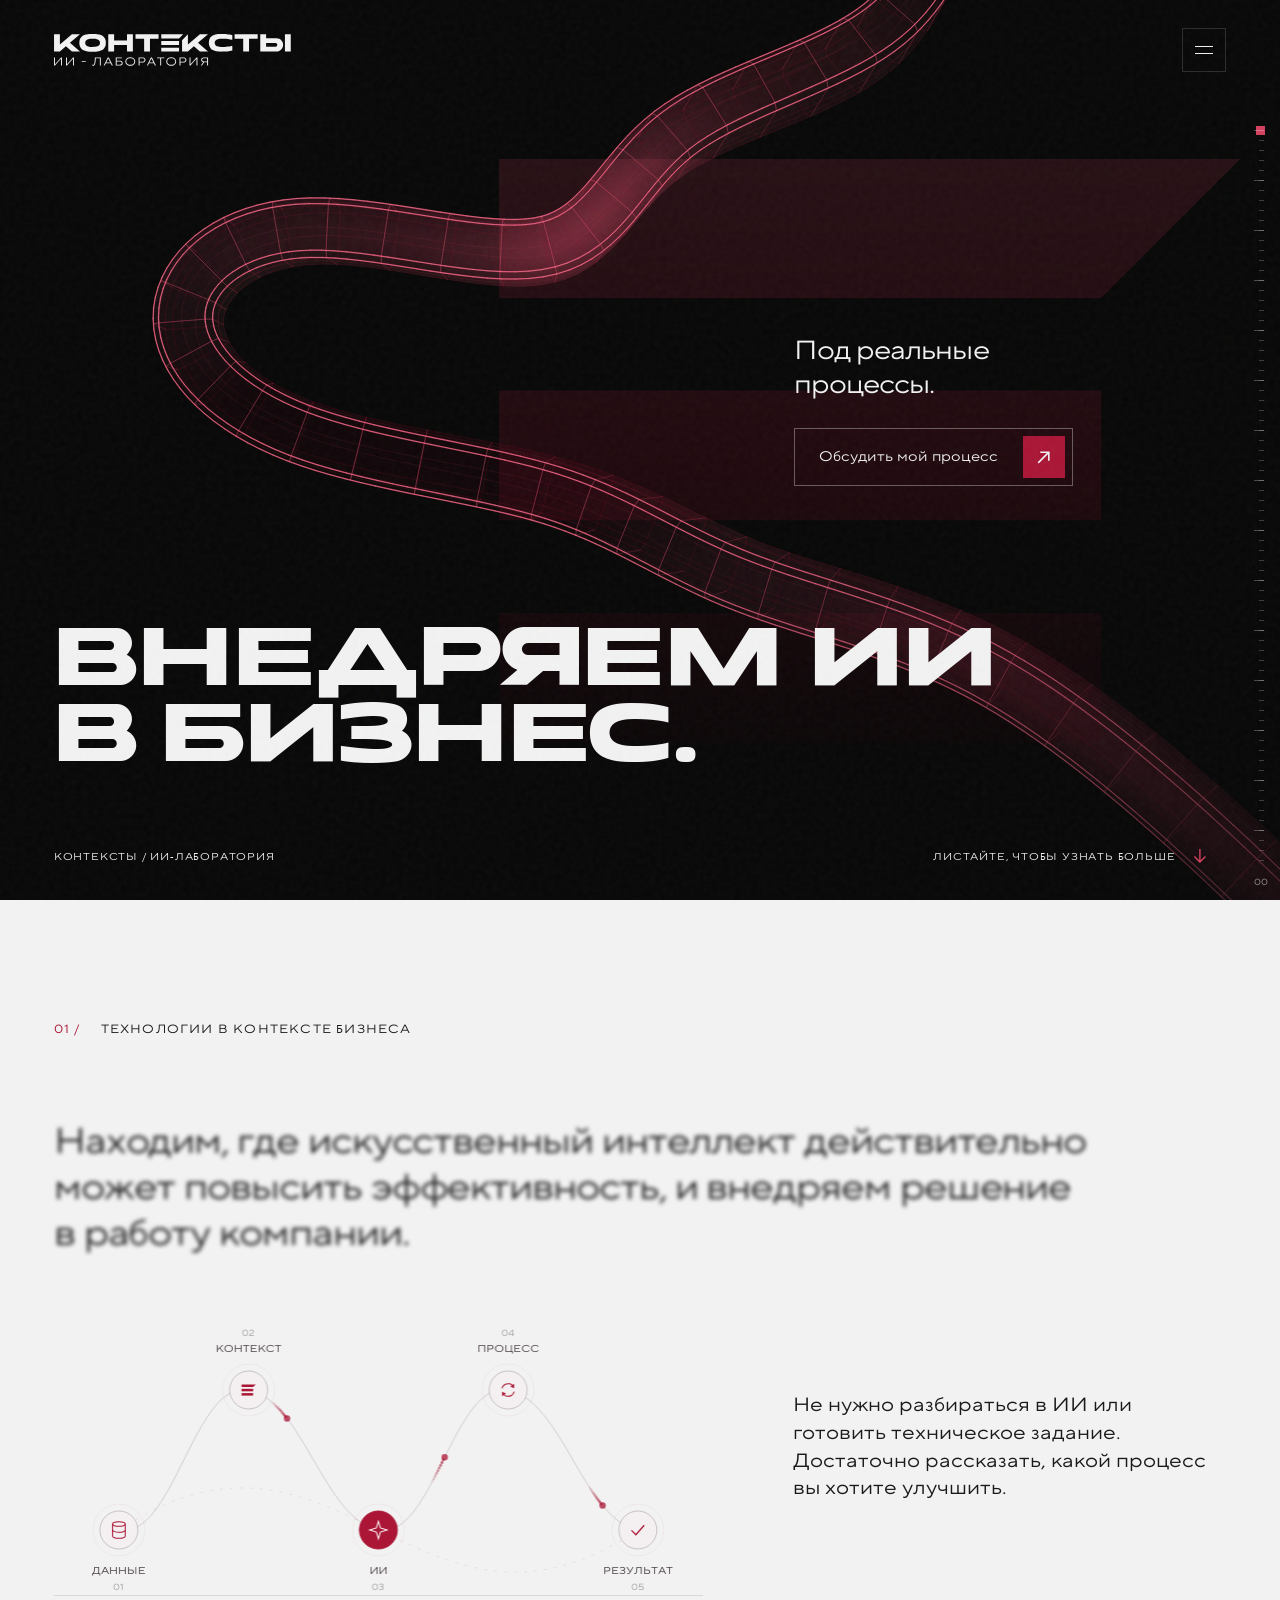
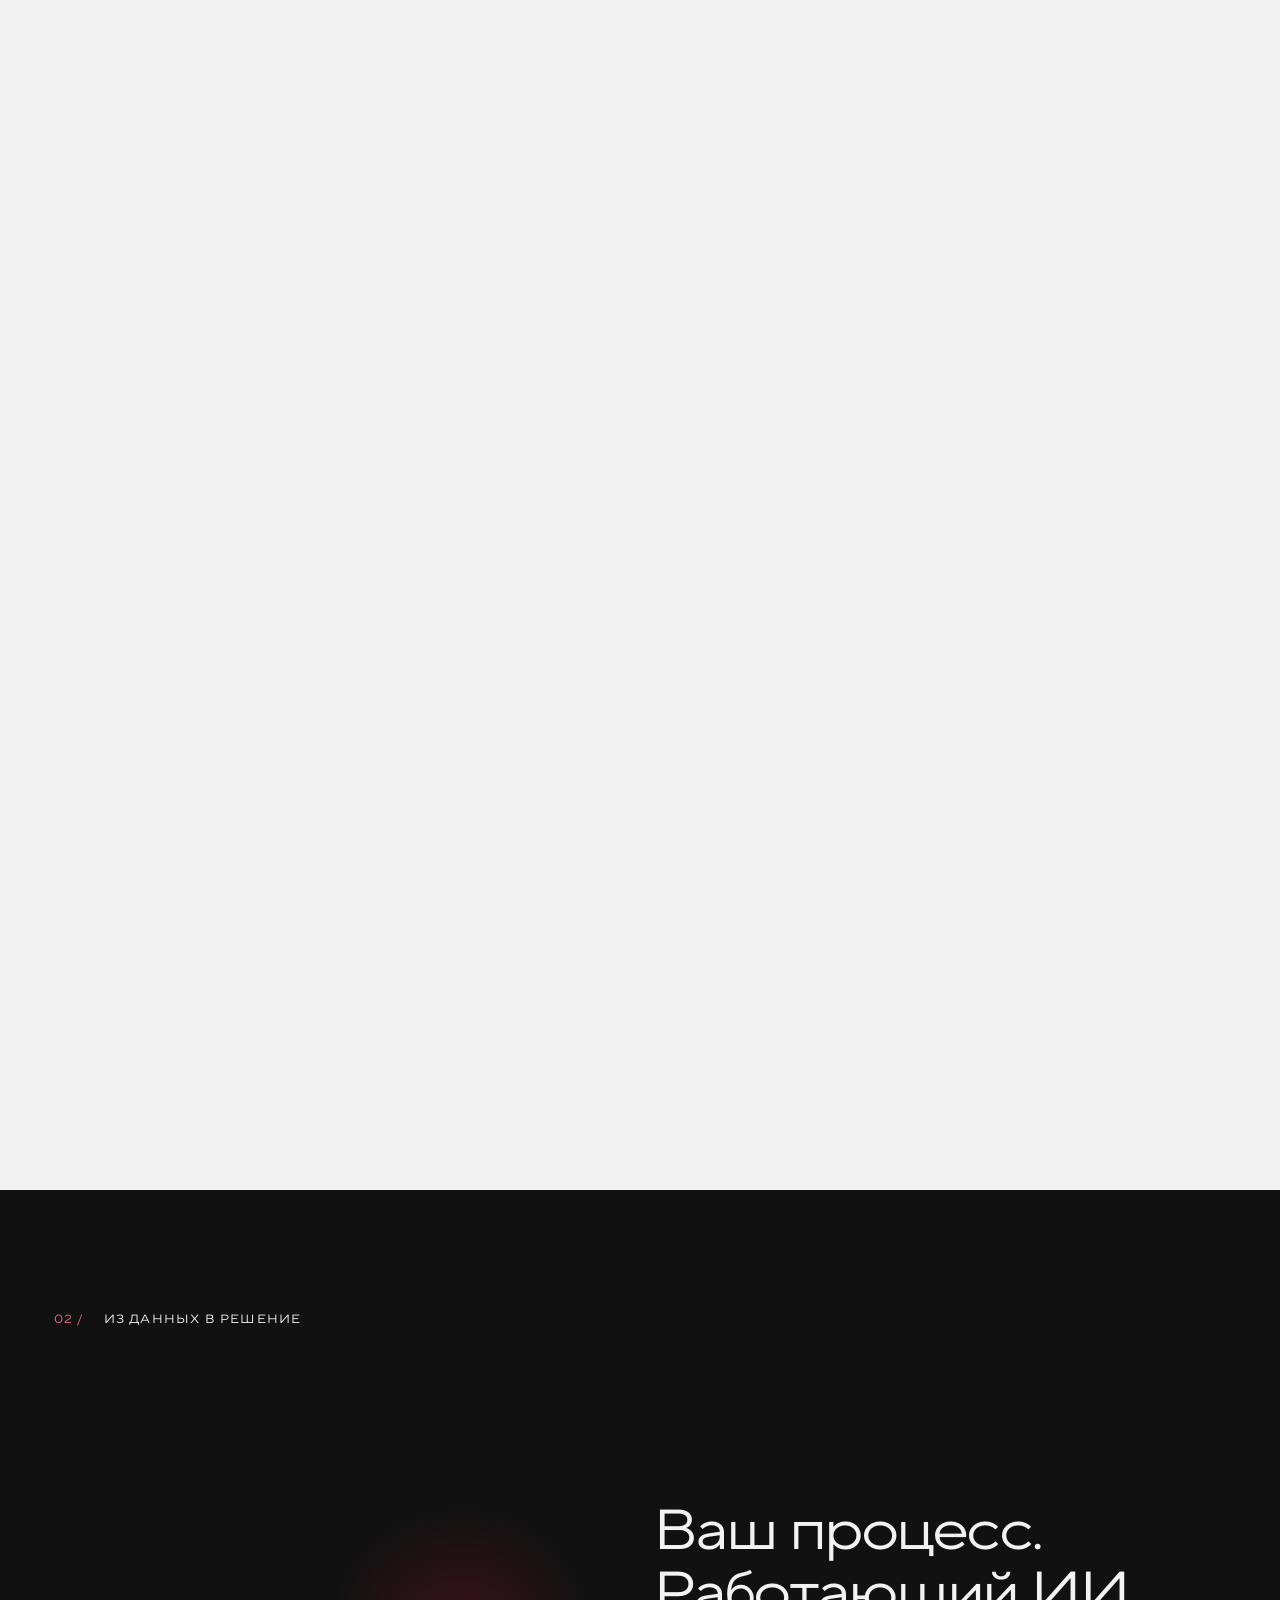
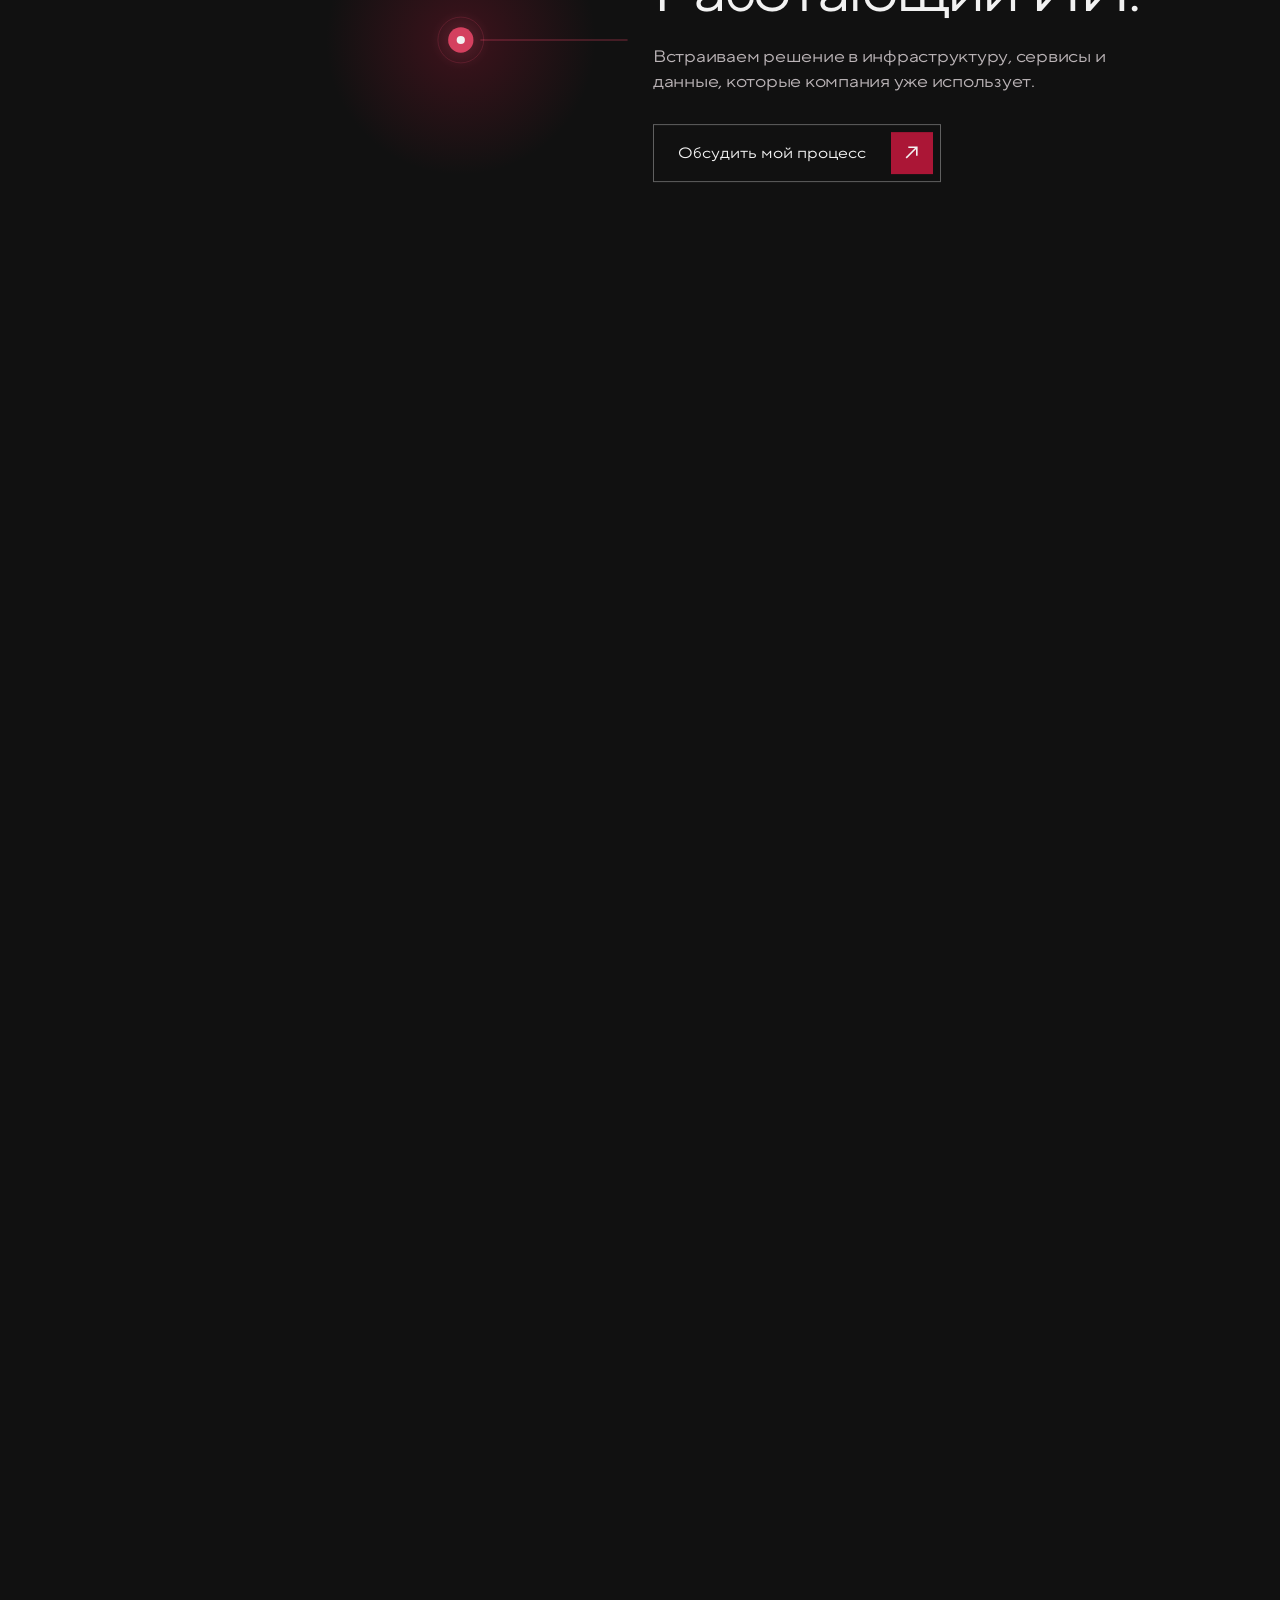
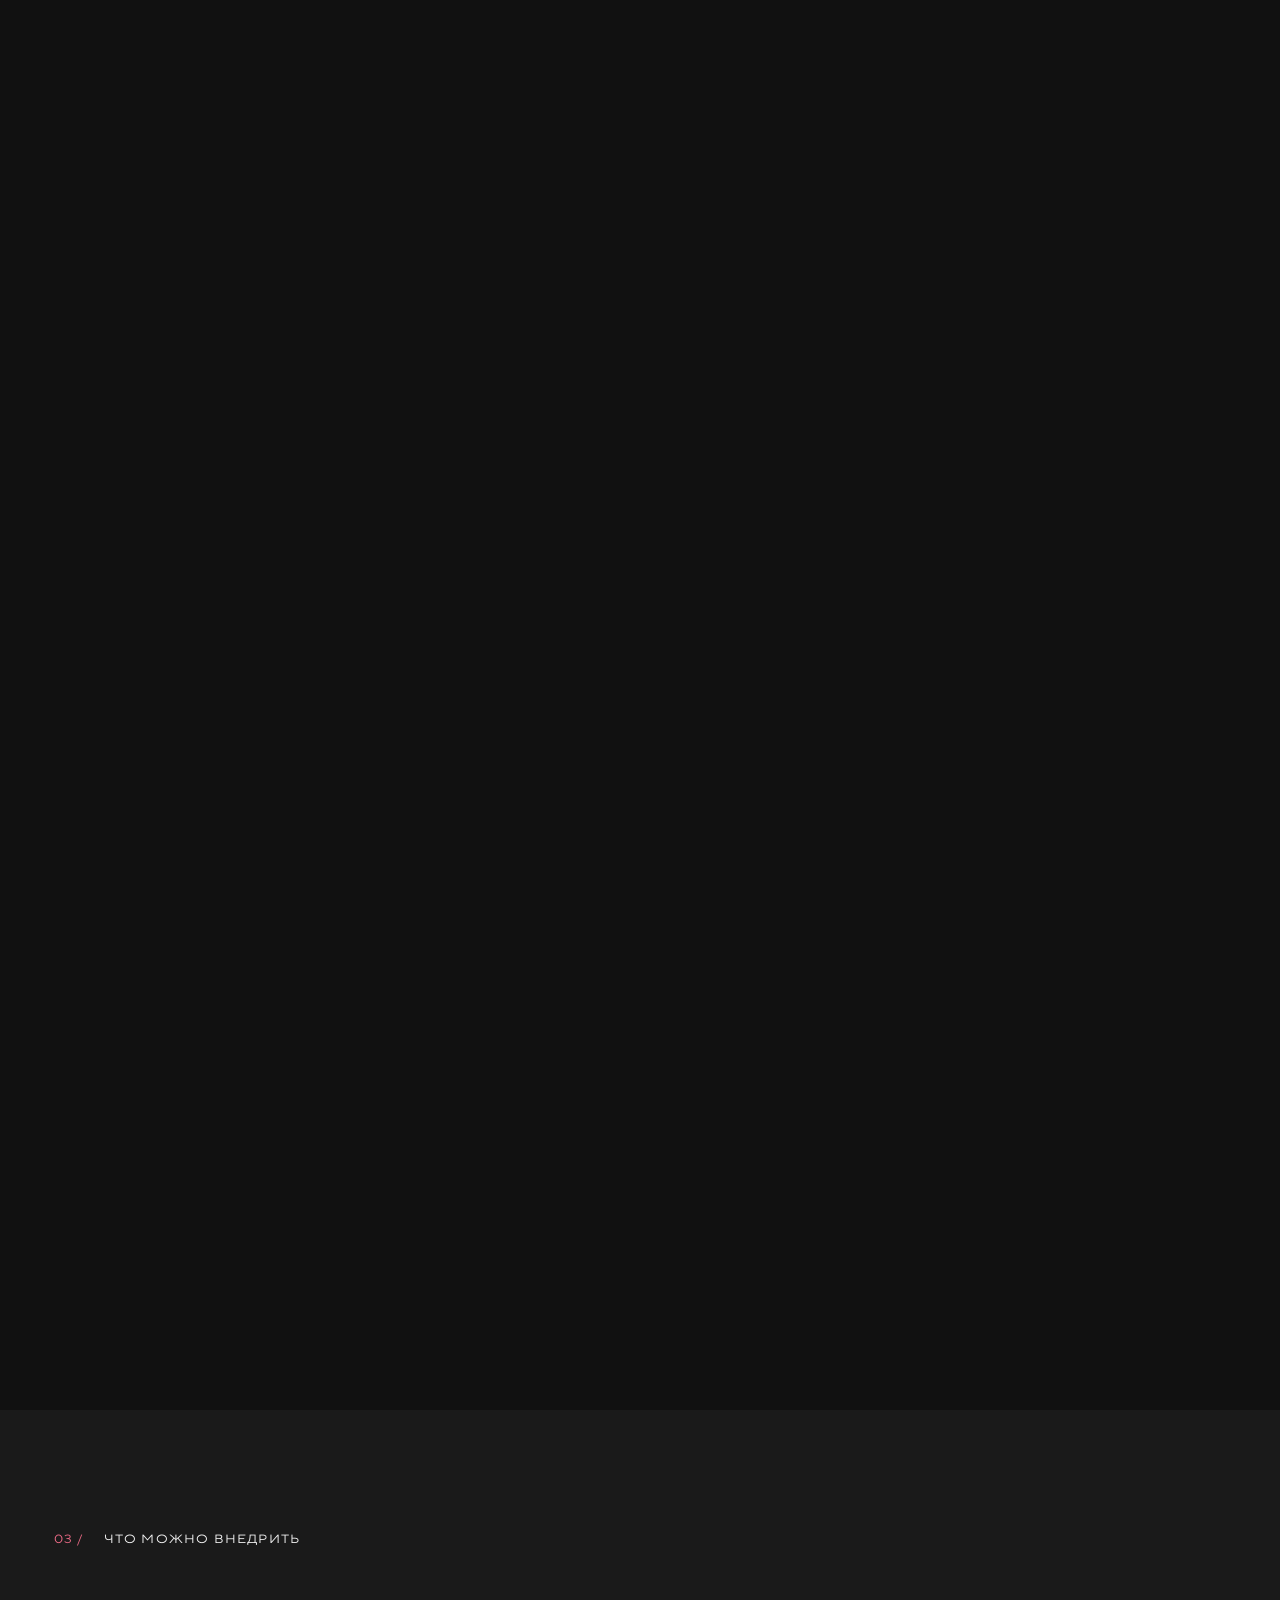
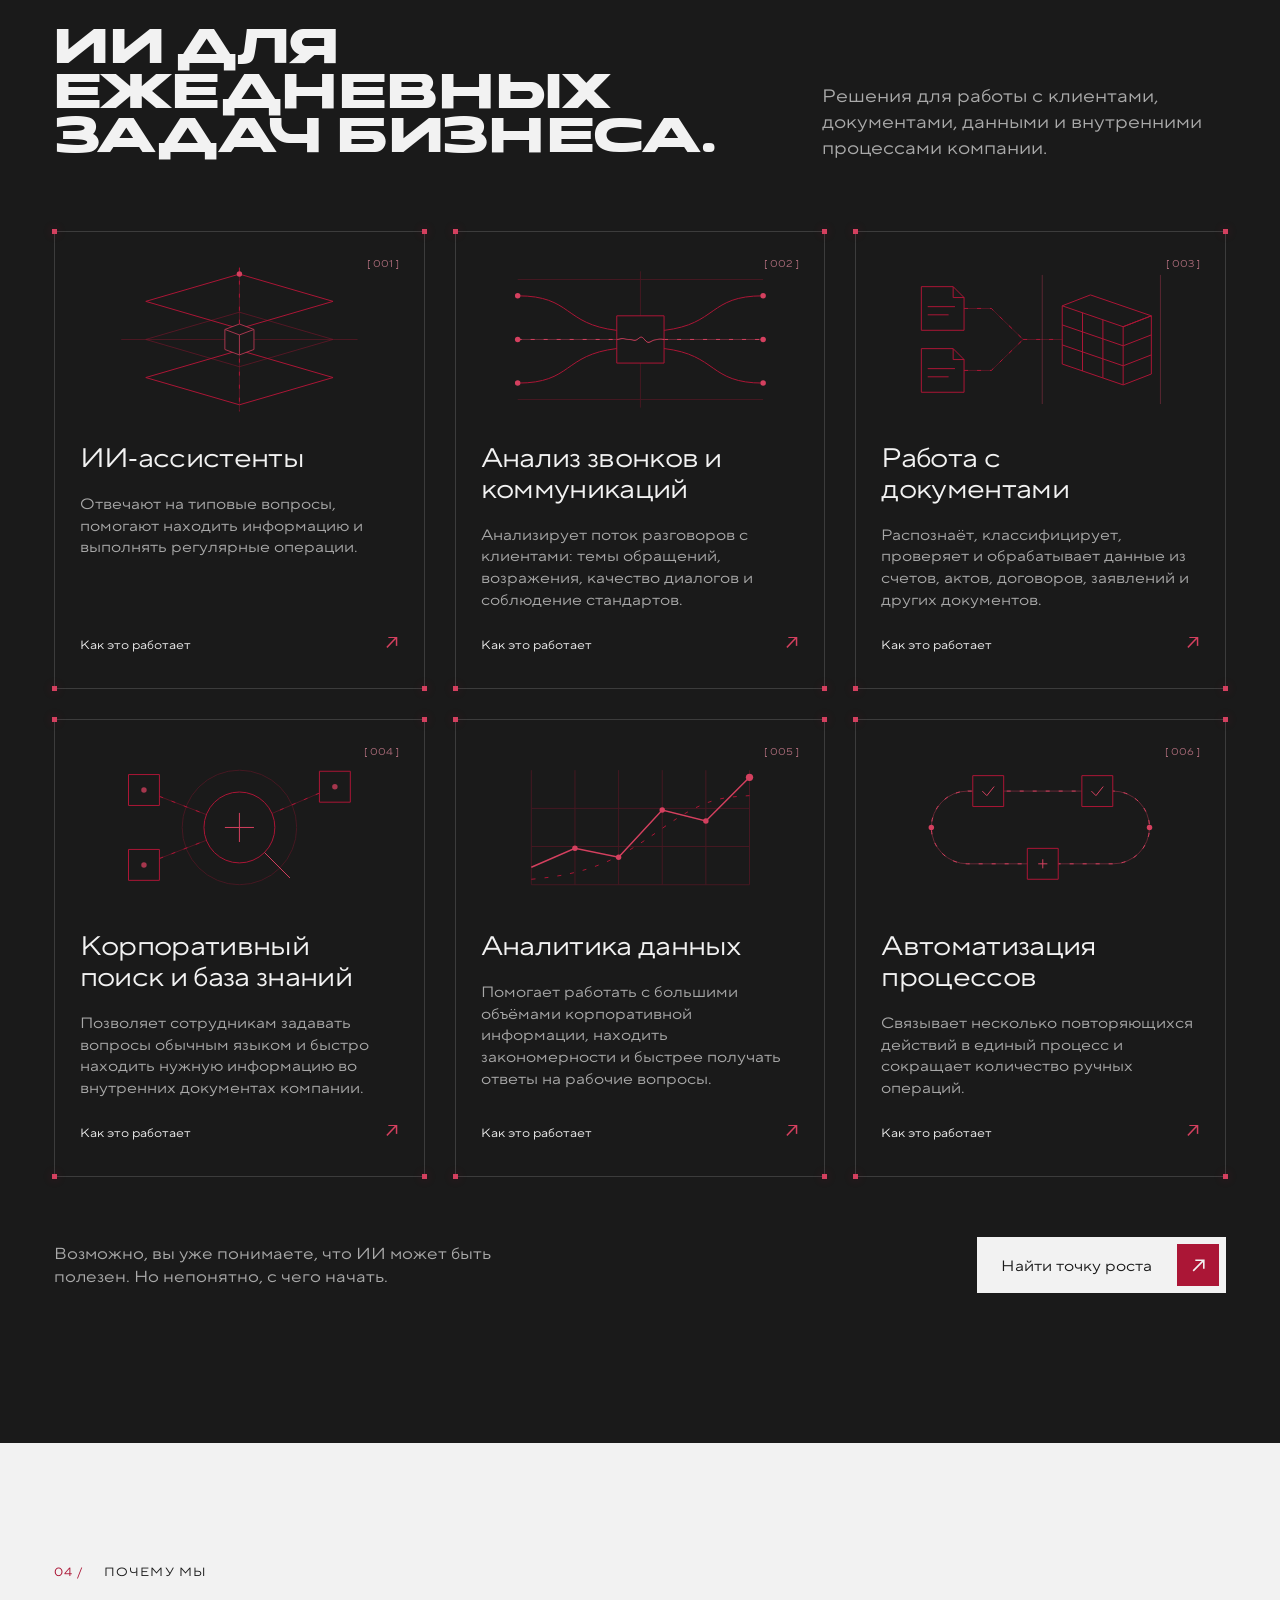
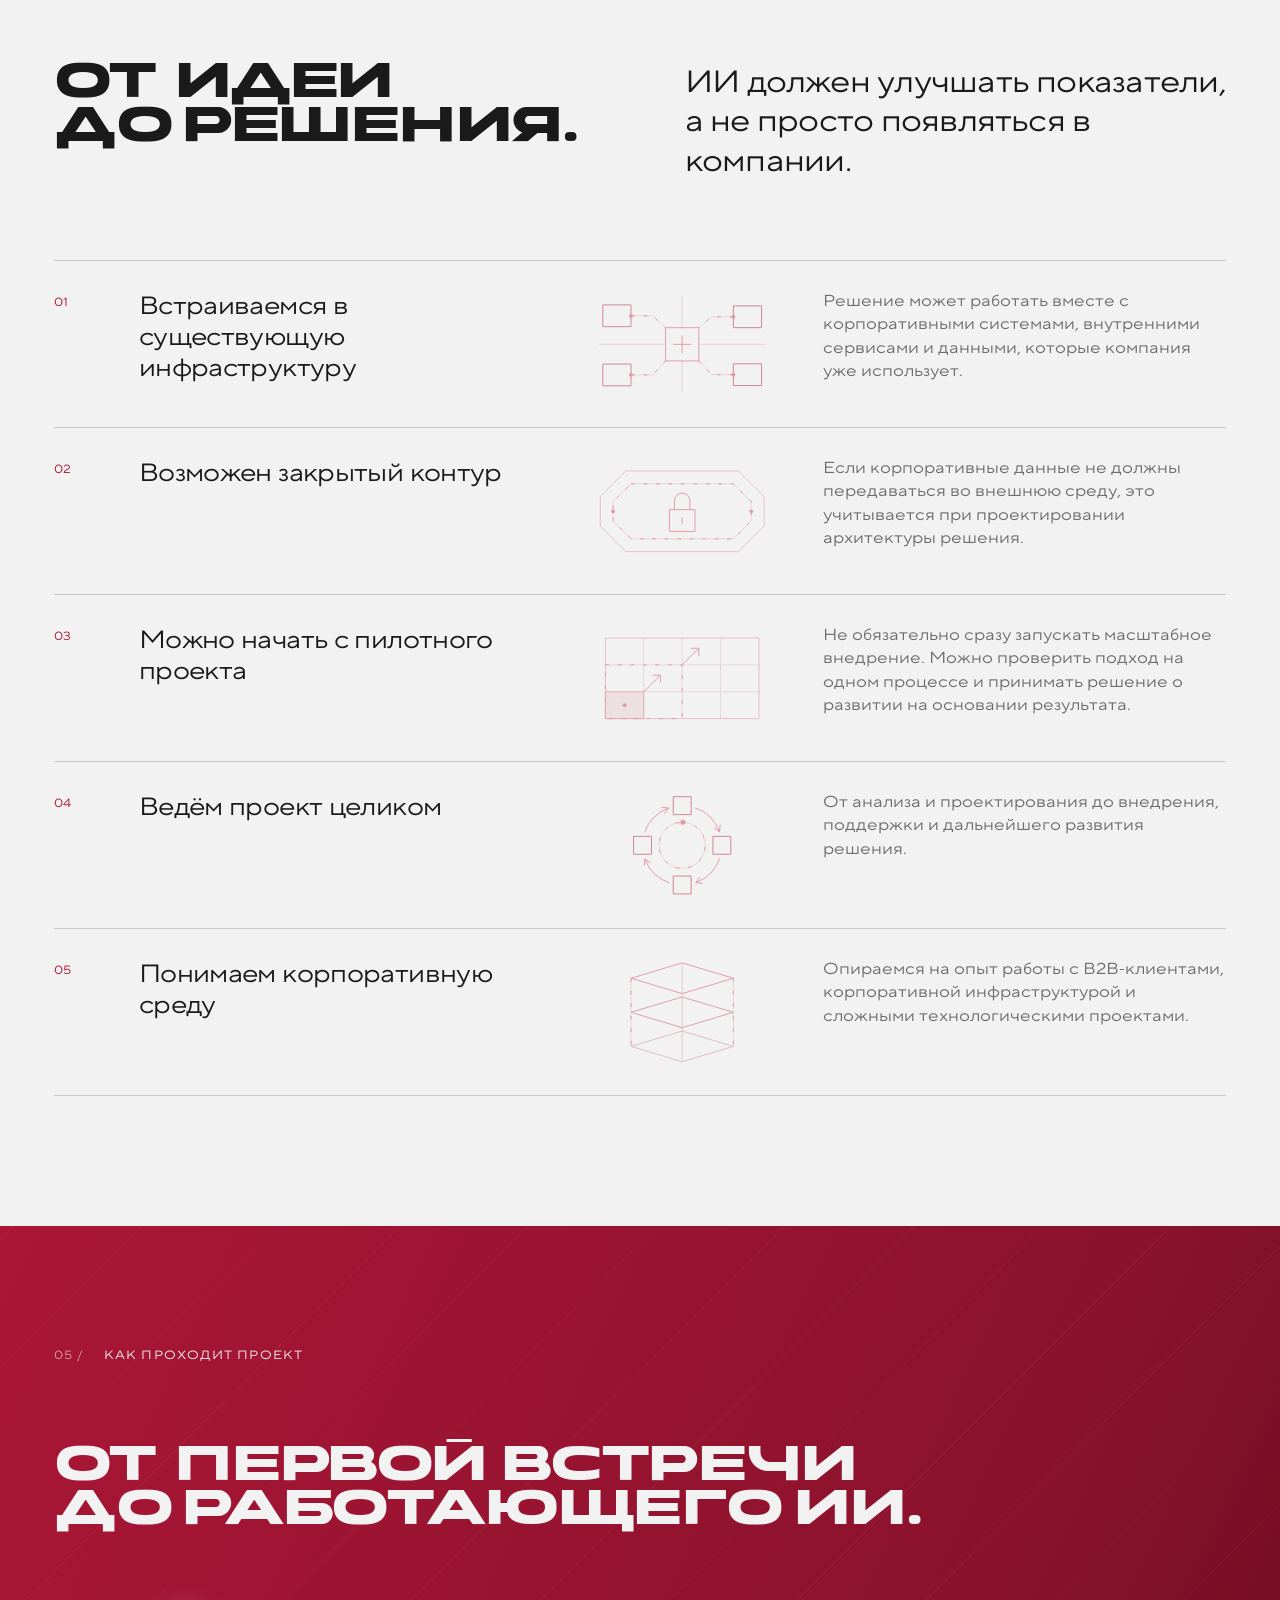
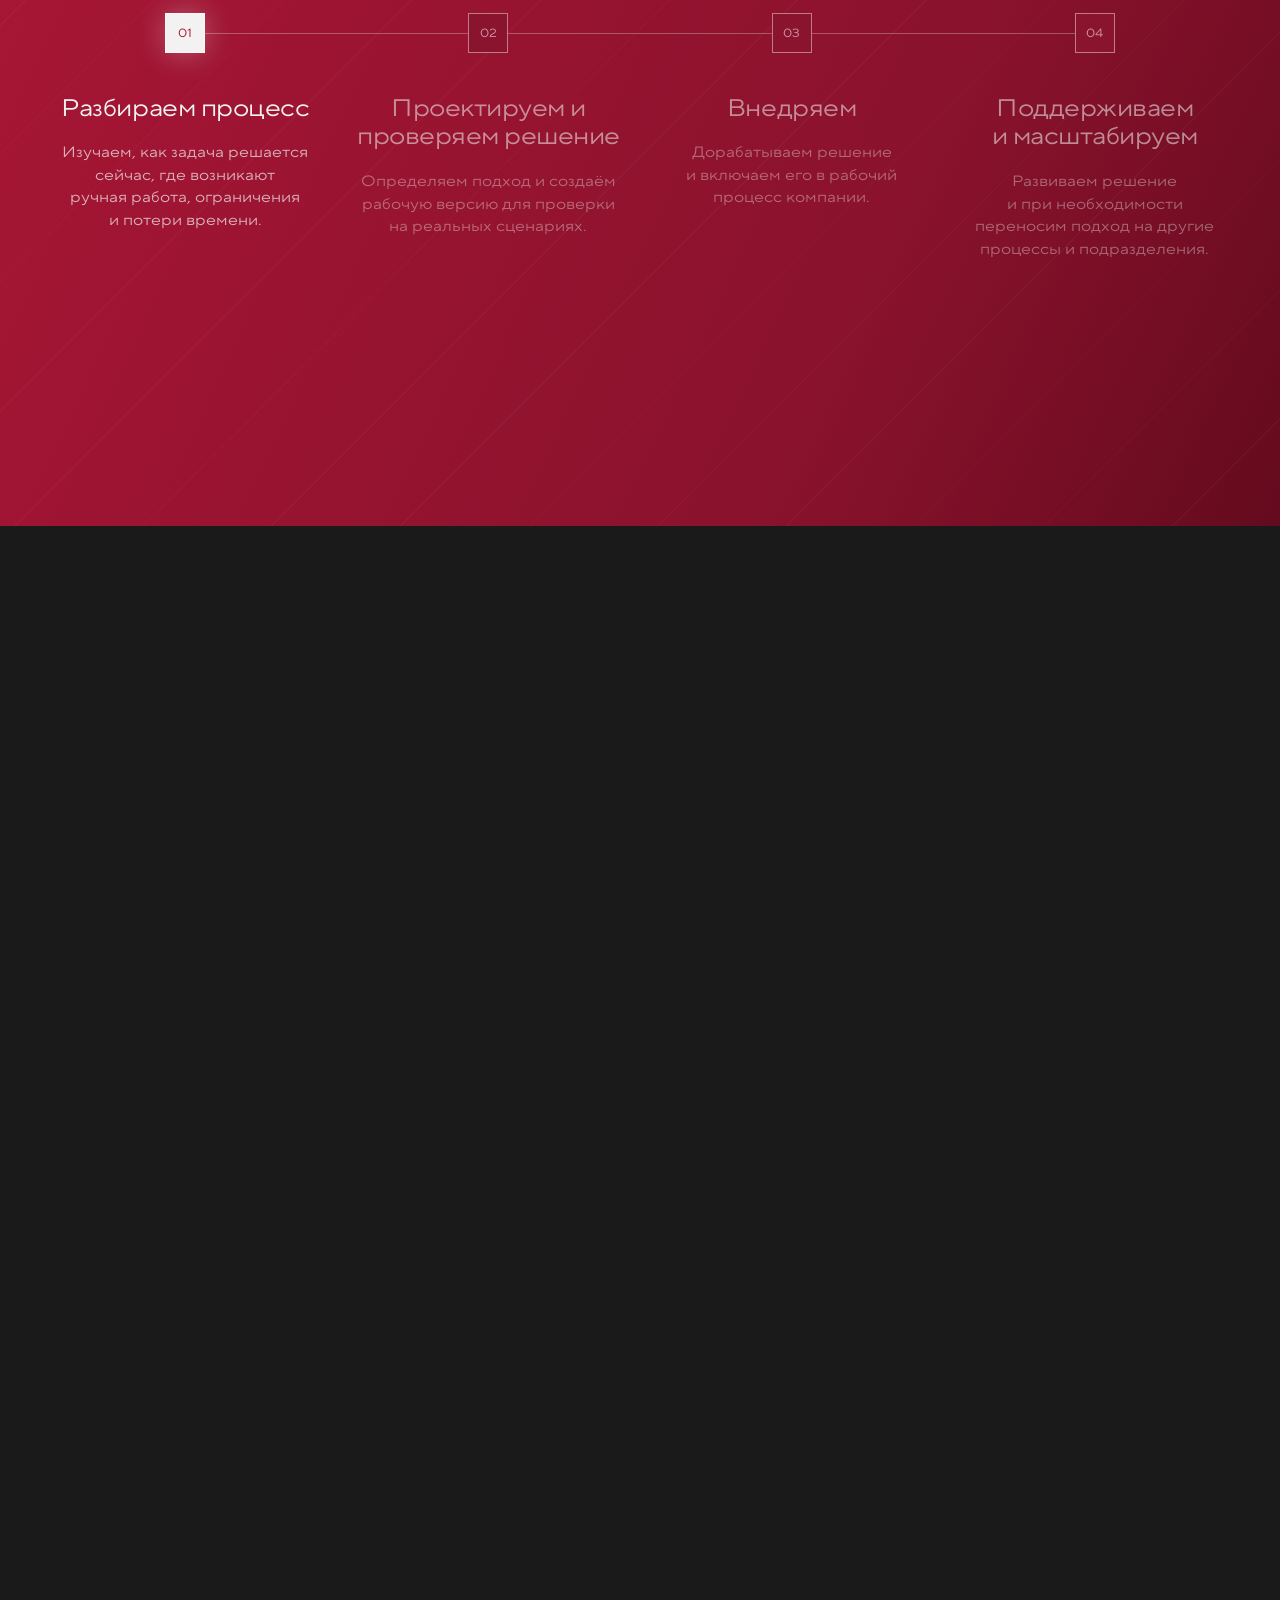
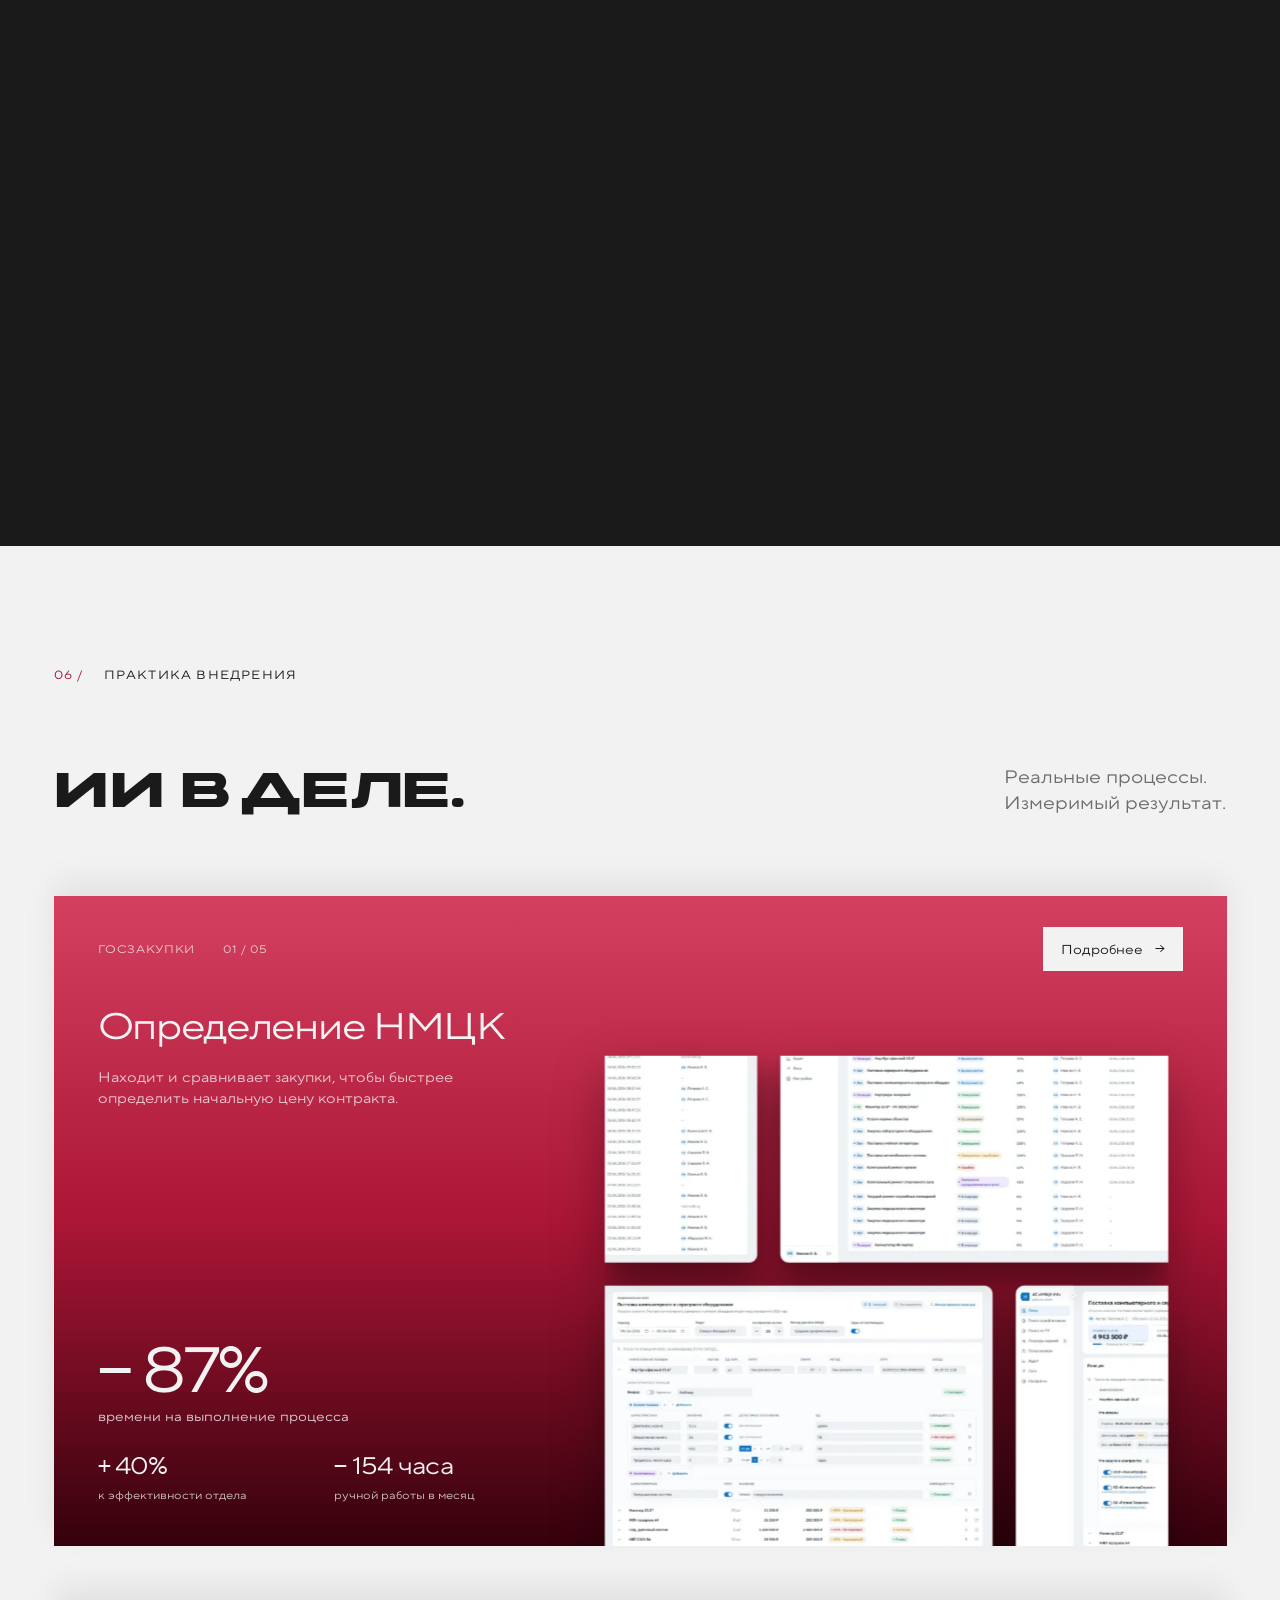
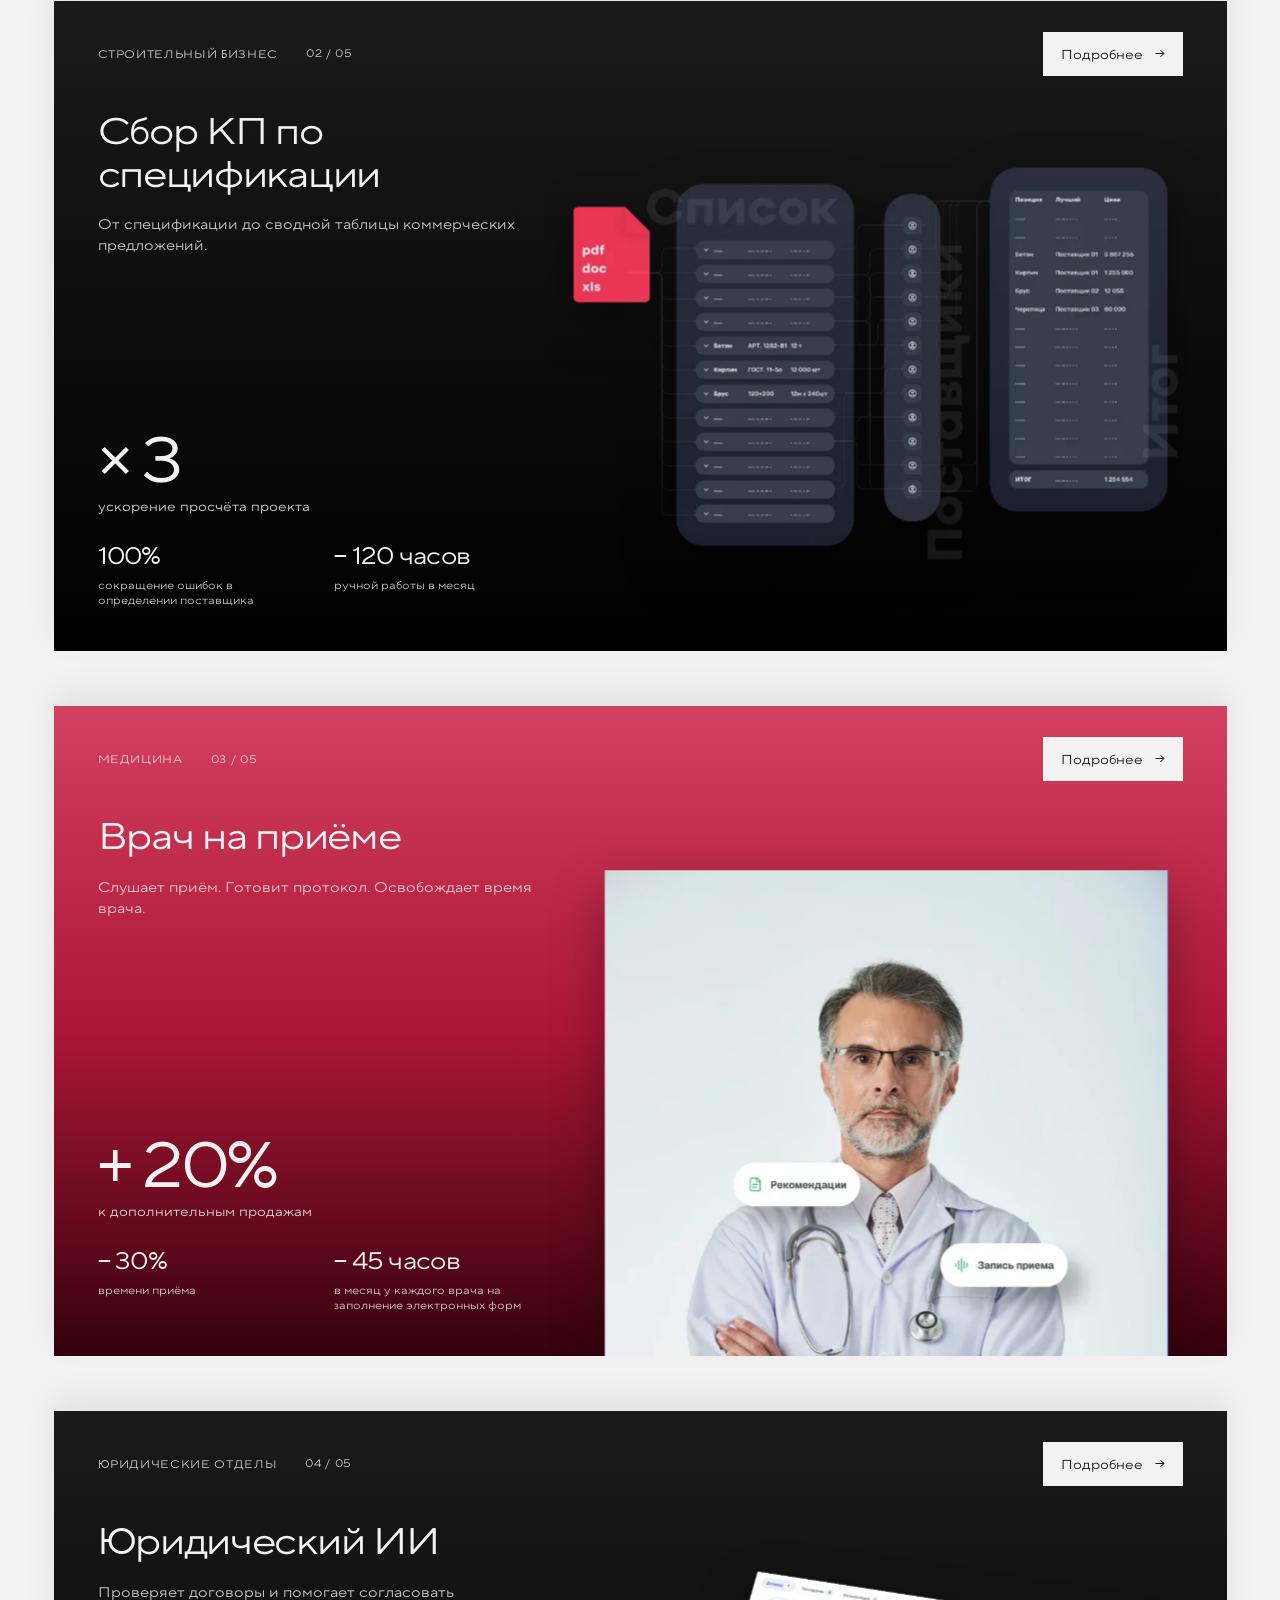
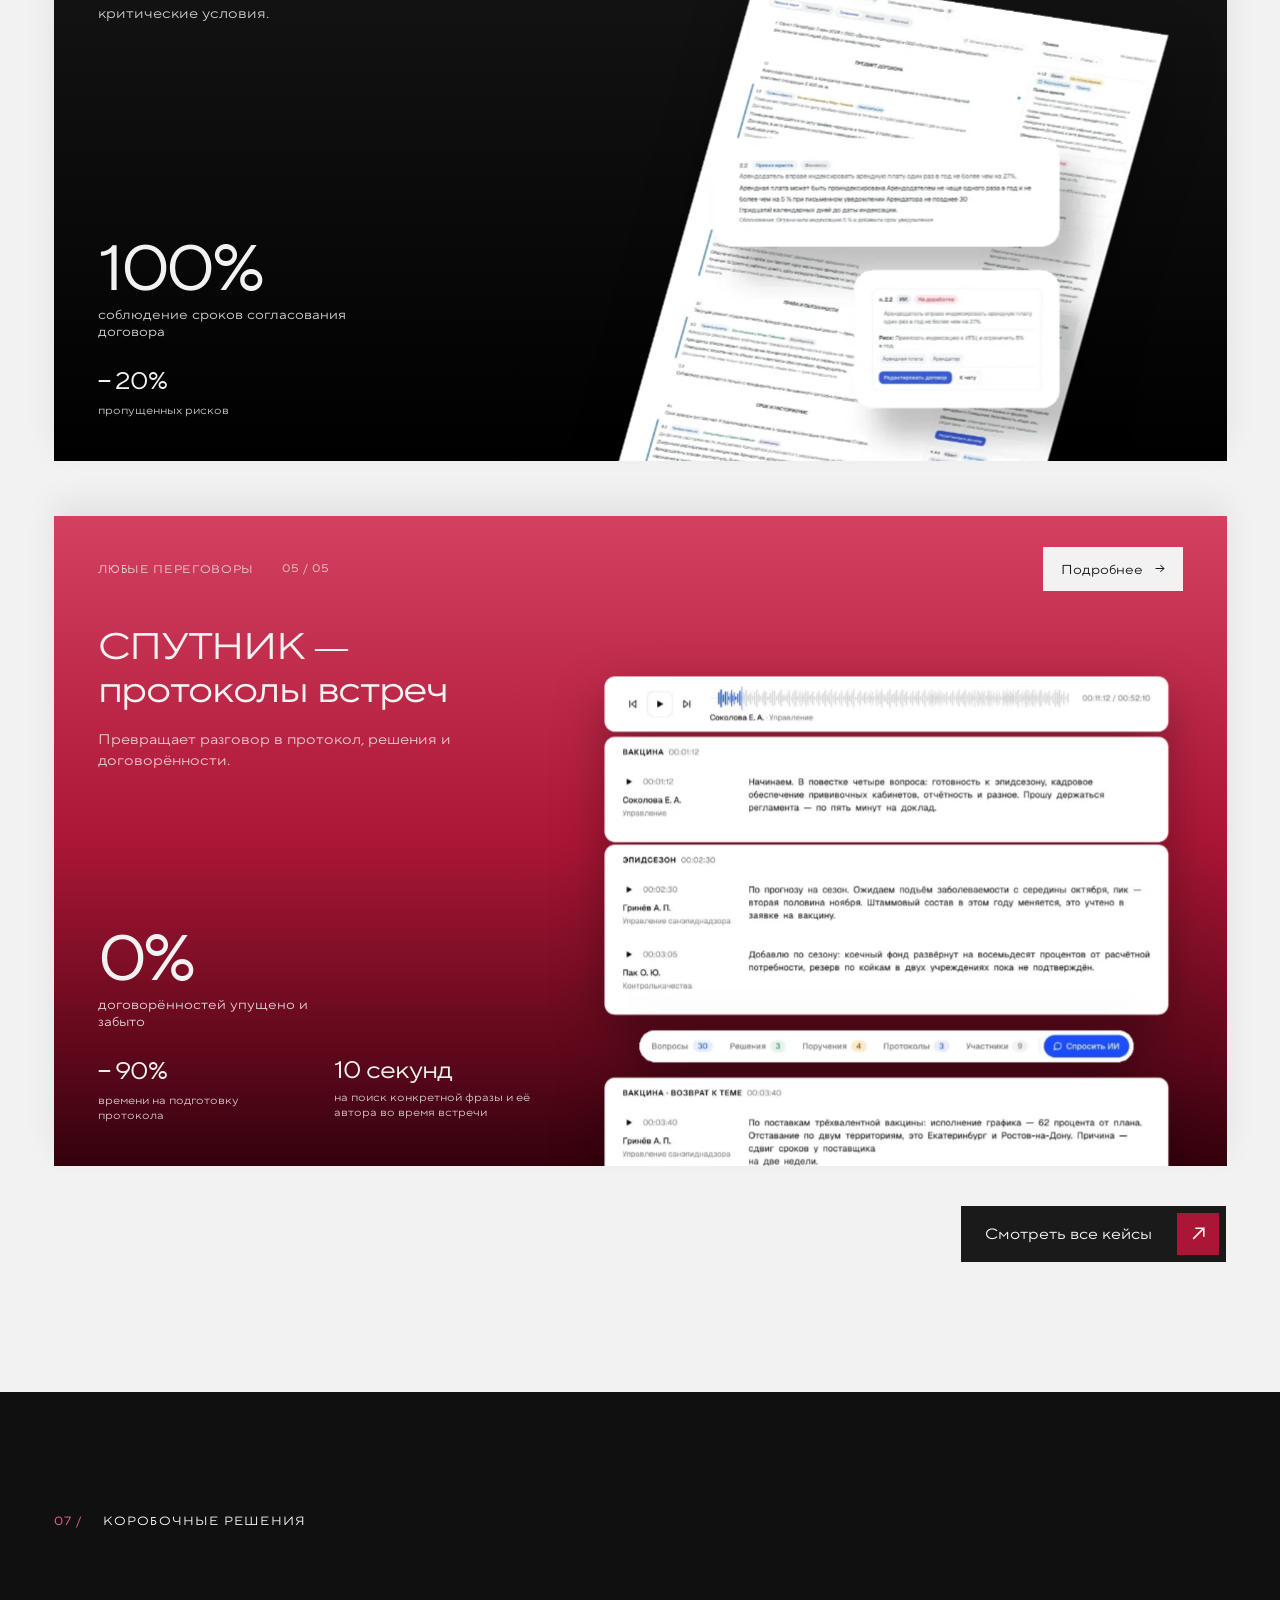
==== commit d2ca0174: "Update the site Co-Authored-By: Claude Opus 5.5 <noreply@anthropic.com>" ====
--- a/index.html
+++ b/index.html
@@ -1 +1 @@
-<!DOCTYPE html><html lang="ru" class="ODyDCa_variable R0c7Eq_variable X606LG_variable"><head><meta charSet="utf-8"/><meta name="viewport" content="width=device-width, initial-scale=1"/><link rel="preload" href="/_next/static/media/fors-s.p.0415j2cwmaa02.woff2" as="font" crossorigin="" type="font/woff2"/><link rel="preload" href="/_next/static/media/norms_subset-s.p.2enl2txj6a--s.woff2" as="font" crossorigin="" type="font/woff2"/><link rel="preload" href="/_next/static/media/onder-s.p.0d-o0-3b6ol0z.woff2" as="font" crossorigin="" type="font/woff2"/><link rel="stylesheet" href="/_next/static/chunks/21n9q7an1j2fm.css" data-precedence="next"/><link rel="stylesheet" href="/_next/static/chunks/3v7nr2r7q22dv.css" data-precedence="next"/><link rel="stylesheet" href="/_next/static/chunks/3fe78hby16tqs.css" data-precedence="next"/><link rel="preload" as="script" fetchPriority="low" href="/_next/static/chunks/1pcw6gskne7pf.js"/><script src="/_next/static/chunks/1wnov70f88xjy.js" async=""></script><script src="/_next/static/chunks/3jn_x8ihwq16e.js" async=""></script><script src="/_next/static/chunks/33om2u2l1wmz7.js" async=""></script><script src="/_next/static/chunks/turbopack-2u1d16houkiyo.js" async=""></script><script src="/_next/static/chunks/3qfy96eoyh-ek.js" async=""></script><script src="/_next/static/chunks/3kb3u0l8bttwd.js" async=""></script><script src="/_next/static/chunks/3zt_16xndew4w.js" async=""></script><script src="/_next/static/chunks/3dwx9u616usii.js" async=""></script><script src="/_next/static/chunks/0tollpyh03uaw.js" async=""></script><meta name="next-size-adjust" content=""/><title>Контексты — ИИ-лаборатория</title><meta name="description" content="Находим, где искусственный интеллект действительно может повысить эффективность, и внедряем решение в работу компании."/><meta name="robots" content="noindex, nofollow"/><meta property="og:title" content="Контексты — ИИ-лаборатория"/><meta property="og:description" content="Находим, где искусственный интеллект действительно может повысить эффективность, и внедряем решение в работу компании."/><meta property="og:site_name" content="Контексты"/><meta property="og:locale" content="ru_RU"/><meta property="og:image" content="https://konteksty-lab.github.io/images/og-cover.png"/><meta property="og:image:width" content="1200"/><meta property="og:image:height" content="630"/><meta property="og:image:alt" content="Контексты — ИИ-лаборатория. Внедряем ИИ в бизнес. Под реальные процессы."/><meta property="og:type" content="website"/><meta name="twitter:card" content="summary_large_image"/><meta name="twitter:title" content="Контексты — ИИ-лаборатория"/><meta name="twitter:description" content="Находим, где искусственный интеллект действительно может повысить эффективность, и внедряем решение в работу компании."/><meta name="twitter:image" content="https://konteksty-lab.github.io/images/og-cover.png"/><meta name="twitter:image:alt" content="Контексты — ИИ-лаборатория. Внедряем ИИ в бизнес. Под реальные процессы."/><meta name="twitter:image:width" content="1200"/><meta name="twitter:image:height" content="630"/><link rel="icon" href="/images/favicon.svg"/><script>document.documentElement.classList.add('motion-ready')</script><script src="/_next/static/chunks/0cz1d0mv5g_q7.js" noModule=""></script></head><body><div hidden=""><!--$--><!--/$--></div><a class="skip" href="#about" data-skip="">Перейти к содержанию</a><div class="texture" aria-hidden="true"></div><header class="arFiJq_header" id="header"><a href="#intro" class="arFiJq_brand" aria-label="Контексты — в начало" data-focus-first=""><svg class="MSOgda_descriptor" viewBox="0 0 734.76 98.45" role="img" aria-label="Контексты — ИИ-лаборатория"><path fill="currentColor" fill-rule="evenodd" d="M49.32 27.37L80.59 54L55.55 54L36.78 38.05L18.01 54L0 54L0 0.74L18.14 0.74L18.14 32.55L55.54 0.74L80.58 0.74L49.31 27.37L49.32 27.37ZM119.67 0.19C122.91 0.13 126.18 0.17 129.47 0.33C132.75 0.48 135.92 0.87 138.97 1.46C142.01 2.06 144.87 2.96 147.54 4.14C150.21 5.32 152.52 6.94 154.49 8.99C156.46 11.03 158.01 13.57 159.15 16.6C160.28 19.63 160.83 23.28 160.8 27.55C160.83 31.71 160.28 35.28 159.15 38.28C158.01 41.28 156.46 43.79 154.49 45.83C152.52 47.86 150.2 49.48 147.54 50.72C144.87 51.94 142.01 52.87 138.97 53.52C135.92 54.15 132.75 54.56 129.47 54.72C126.18 54.89 122.91 54.94 119.67 54.88C116.46 54.94 113.2 54.88 109.9 54.72C106.6 54.56 103.42 54.15 100.38 53.52C97.34 52.88 94.49 51.95 91.84 50.72C89.19 49.49 86.87 47.86 84.89 45.83C82.9 43.8 81.35 41.28 80.23 38.28C79.11 35.28 78.55 31.71 78.55 27.55C78.55 23.4 79.11 19.63 80.23 16.6C81.35 13.57 82.9 11.03 84.89 8.99C86.88 6.94 89.19 5.33 91.84 4.14C94.49 2.96 97.34 2.07 100.38 1.46C103.43 0.86 106.61 0.48 109.9 0.33C113.21 0.18 116.47 0.14 119.67 0.19M119.67 40.42C122.37 40.42 125.07 40.26 127.78 39.94C130.5 39.61 132.94 39.01 135.12 38.1C137.3 37.18 139.08 35.89 140.46 34.21C141.84 32.53 142.56 30.31 142.62 27.55C142.62 25.77 142.3 24.2 141.65 22.88C140.99 21.54 140.13 20.4 139.03 19.44C137.94 18.49 136.66 17.71 135.16 17.1C133.68 16.5 132.09 16.01 130.4 15.65C128.7 15.28 126.93 15.03 125.1 14.9C123.27 14.77 121.46 14.68 119.67 14.66C117.88 14.66 116.07 14.73 114.24 14.89C112.41 15.04 110.65 15.29 108.96 15.66C107.28 16.02 105.7 16.51 104.21 17.11C102.73 17.72 101.43 18.5 100.33 19.45C99.22 20.41 98.35 21.55 97.71 22.89C97.08 24.22 96.75 25.78 96.71 27.56C96.78 29.39 97.12 30.97 97.78 32.31C98.43 33.66 99.3 34.82 100.39 35.77C101.49 36.71 102.77 37.5 104.23 38.1C105.71 38.71 107.29 39.18 108.98 39.51C110.68 39.84 112.43 40.08 114.26 40.21C116.07 40.35 117.88 40.42 119.66 40.42L119.67 40.42M119.67 40.46C119.74 40.46 119.75 40.46 119.74 40.44C119.72 40.42 119.7 40.42 119.67 40.42C119.64 40.42 119.62 40.42 119.62 40.44C119.62 40.46 119.64 40.46 119.67 40.46ZM226.57 0.74L244.71 0.74L244.71 54L226.57 54L226.57 34.5L186.44 34.5L186.44 54L168.31 54L168.31 0.74L186.44 0.74L186.44 20.24L226.57 20.24L226.57 0.74ZM324.48 15.01L297.75 15.01L297.75 54L279.62 54L279.62 15.01L252.89 15.01L252.89 0.74L324.48 0.74L324.48 15.01ZM446.67 27.48L477.94 54.12L452.9 54.12L434.13 38.16L415.36 54.12L397.36 54.12L397.36 19.1L415.5 0.85L415.5 32.67L452.89 0.85L477.93 0.85L446.66 27.48L446.67 27.48ZM521.64 14.51C519.85 14.51 518.05 14.57 516.23 14.71C514.41 14.85 512.65 15.09 510.98 15.44C509.29 15.79 507.72 16.27 506.26 16.87C504.78 17.48 503.49 18.26 502.39 19.19C501.28 20.13 500.4 21.28 499.76 22.63C499.1 23.97 498.76 25.56 498.73 27.38C498.8 29.41 499.21 31.14 499.99 32.56C500.76 33.99 501.78 35.18 503.05 36.13C504.32 37.09 505.78 37.84 507.42 38.38C509.05 38.92 510.75 39.34 512.51 39.61C514.26 39.88 516.02 40.06 517.78 40.13C519.54 40.2 521.18 40.24 522.69 40.24C523.39 40.24 524.38 40.24 525.69 40.22C526.99 40.2 528.49 40.16 530.16 40.07C531.85 39.97 533.66 39.85 535.61 39.71C537.57 39.56 539.57 39.35 541.62 39.09C543.66 38.83 545.69 38.5 547.71 38.09C549.73 37.68 551.61 37.2 553.37 36.65L553.37 50.83C548.28 52.31 543.09 53.35 537.79 53.94C532.48 54.53 527.11 54.78 521.65 54.68C521.13 54.68 520.64 54.68 520.18 54.7C519.71 54.72 519.21 54.72 518.7 54.72C515.61 54.72 512.52 54.59 509.43 54.33C506.34 54.08 503.38 53.59 500.57 52.88C497.75 52.17 495.12 51.19 492.68 49.93C490.24 48.66 488.12 47.03 486.31 44.99C484.51 42.97 483.1 40.51 482.09 37.63C481.08 34.74 480.57 31.34 480.57 27.4L480.57 27.35C480.57 23.38 481.09 19.95 482.12 17.06C483.15 14.17 484.57 11.7 486.37 9.68C488.17 7.65 490.31 6 492.78 4.74C495.24 3.48 497.9 2.49 500.73 1.79C503.57 1.08 506.54 0.6 509.66 0.36C512.78 0.12 515.89 0 518.98 0C522.07 0 524.91 0.05 527.77 0.14C530.63 0.23 533.48 0.41 536.3 0.68C539.11 0.96 541.93 1.34 544.75 1.86C547.56 2.38 550.45 3.06 553.38 3.9L553.38 18.13C551.84 17.64 550.2 17.22 548.48 16.86C546.74 16.49 545 16.18 543.23 15.93C541.45 15.67 539.69 15.45 537.93 15.26C536.18 15.08 534.49 14.94 532.89 14.86C529.13 14.62 525.39 14.5 521.67 14.5L521.64 14.51ZM631.99 15.01L605.27 15.01L605.27 54L587.13 54L587.13 15.01L560.41 15.01L560.41 0.74L631.99 0.74L631.99 15.01ZM690.77 13.46C693.56 13.46 696.18 13.99 698.66 15.05C701.12 16.11 703.28 17.56 705.11 19.4C706.94 21.23 708.39 23.38 709.45 25.85C710.5 28.32 711.04 30.95 711.04 33.74C711.04 36.53 710.5 39.15 709.45 41.63C708.39 44.1 706.94 46.25 705.11 48.08C703.28 49.92 701.12 51.36 698.66 52.43C696.19 53.49 693.56 54.02 690.77 54.02L640.09 54.02L640.09 0.64L658.22 0.64L658.22 13.46L690.77 13.46M687.31 39.41C688.11 39.41 688.83 39.26 689.51 38.96C690.2 38.66 690.79 38.25 691.31 37.74C691.82 37.22 692.23 36.62 692.53 35.94C692.84 35.26 692.98 34.52 692.98 33.74C692.98 32.96 692.84 32.22 692.53 31.54C692.23 30.86 691.82 30.26 691.31 29.75C690.79 29.23 690.2 28.82 689.51 28.52C688.83 28.22 688.1 28.07 687.31 28.07L658.22 28.07L658.22 39.43L687.31 39.43L687.31 39.41M734.76 0.69L734.76 53.96L716.67 53.96L716.67 0.69L734.76 0.69ZM332.83 22.08L388.02 22.08L388.02 33.96L332.83 33.96L332.83 22.08ZM332.83 0.85L400.76 0.85L388.02 13.59L332.83 13.59L332.83 0.85ZM332.83 42.45L388.02 42.45L388.02 54.34L332.83 54.34L332.83 42.45ZM2.9 98.09L0 98.09L0 72.72L2.97 72.72L2.97 93.74L3.12 93.74L21.67 72.72L24.6 72.72L24.6 98.09L21.6 98.09L21.6 77.07L21.49 77.07L2.9 98.09ZM40.08 98.09L37.18 98.09L37.18 72.72L40.15 72.72L40.15 93.74L40.3 93.74L58.85 72.72L61.78 72.72L61.78 98.09L58.78 98.09L58.78 77.07L58.67 77.07L40.08 98.09ZM98.61 86.64L85.67 86.64L85.67 84.29L98.61 84.29L98.61 86.64ZM126.69 72.72L145.17 72.72L145.17 98.09L142.2 98.09L142.2 75.37L129.55 75.37L129.36 79.75C129.14 84.59 128.71 88.36 128.06 91.06C127.41 93.77 126.51 95.68 125.36 96.79C124.22 97.9 122.74 98.45 120.93 98.45C119.98 98.45 119.14 98.29 118.39 97.99L118.39 95.31C119.01 95.57 119.79 95.7 120.71 95.7C121.89 95.7 122.86 95.25 123.62 94.33C124.38 93.41 124.99 91.79 125.45 89.48C125.91 87.16 126.23 83.92 126.4 79.76L126.69 72.73L126.69 72.72ZM157.35 98.09L154.23 98.09L166.59 72.72L170.1 72.72L182.46 98.09L179.23 98.09L175.79 91.03L160.76 91.03L157.35 98.09M168.22 75.66L161.98 88.38L174.56 88.38L168.32 75.66L168.22 75.66ZM191.52 98.09L191.52 72.72L210.73 72.72L210.73 75.37L194.5 75.37L194.5 82.94L203.63 82.94C205.64 82.94 207.34 83.27 208.74 83.92C210.14 84.57 211.2 85.47 211.91 86.6C212.63 87.73 212.98 89.04 212.98 90.51C212.98 91.98 212.62 93.26 211.91 94.4C211.2 95.55 210.14 96.44 208.74 97.1C207.34 97.75 205.64 98.07 203.63 98.07L191.53 98.07L191.52 98.09M203.62 95.52C205.61 95.52 207.16 95.04 208.3 94.11C209.44 93.17 210 91.97 210 90.52C210 89.08 209.43 87.85 208.3 86.9C207.16 85.96 205.61 85.5 203.62 85.5L194.49 85.5L194.49 95.54L203.62 95.54L203.62 95.52ZM228.7 96.72C226.36 95.55 224.53 93.98 223.23 91.99C221.93 90 221.28 87.8 221.28 85.41C221.28 83.01 221.93 80.82 223.23 78.83C224.53 76.84 226.36 75.26 228.7 74.1C231.04 72.93 233.7 72.36 236.67 72.36C239.64 72.36 242.26 72.94 244.61 74.1C246.95 75.26 248.77 76.84 250.08 78.83C251.38 80.82 252.03 83.01 252.03 85.41C252.03 87.8 251.38 89.99 250.08 91.99C248.77 93.98 246.95 95.55 244.61 96.72C242.26 97.88 239.62 98.45 236.67 98.45C233.72 98.45 231.04 97.87 228.7 96.72M243.01 94.44C244.9 93.52 246.38 92.27 247.45 90.68C248.53 89.1 249.06 87.34 249.06 85.41C249.06 83.47 248.53 81.72 247.45 80.13C246.38 78.55 244.9 77.29 243.01 76.38C241.13 75.46 239.01 75 236.67 75C234.33 75 232.21 75.46 230.31 76.38C228.42 77.29 226.93 78.55 225.86 80.13C224.78 81.72 224.24 83.47 224.24 85.41C224.24 87.34 224.78 89.1 225.86 90.68C226.93 92.27 228.42 93.52 230.31 94.44C232.21 95.35 234.33 95.81 236.67 95.81C239.01 95.81 241.13 95.35 243.01 94.44ZM262.43 98.09L262.43 72.72L274.1 72.72C276.13 72.72 277.88 73.06 279.34 73.72C280.8 74.38 281.9 75.31 282.65 76.51C283.4 77.71 283.78 79.09 283.78 80.66C283.78 82.23 283.4 83.61 282.65 84.81C281.9 86.01 280.79 86.93 279.34 87.6C277.87 88.26 276.13 88.6 274.1 88.6L265.41 88.6L265.41 98.09L262.44 98.09L262.43 98.09M274.21 85.95C276.36 85.95 277.99 85.46 279.1 84.48C280.21 83.5 280.76 82.23 280.76 80.66C280.76 79.09 280.21 77.81 279.1 76.84C277.99 75.86 276.36 75.37 274.21 75.37L265.4 75.37L265.4 85.94L274.21 85.94L274.21 85.95ZM291.28 98.09L288.16 98.09L300.52 72.72L304.04 72.72L316.39 98.09L313.17 98.09L309.73 91.03L294.69 91.03L291.28 98.09M302.15 75.66L295.92 88.38L308.49 88.38L302.26 75.66L302.15 75.66ZM332.41 98.09L329.45 98.09L329.45 75.37L319.62 75.37L319.62 72.72L342.27 72.72L342.27 75.37L332.41 75.37L332.41 98.09ZM355.71 96.72C353.37 95.55 351.55 93.98 350.24 91.99C348.94 90 348.29 87.8 348.29 85.41C348.29 83.01 348.94 80.82 350.24 78.83C351.55 76.84 353.37 75.26 355.71 74.1C358.06 72.93 360.72 72.36 363.68 72.36C366.65 72.36 369.28 72.94 371.62 74.1C373.96 75.26 375.79 76.84 377.09 78.83C378.39 80.82 379.04 83.01 379.04 85.41C379.04 87.8 378.39 89.99 377.09 91.99C375.79 93.98 373.96 95.55 371.62 96.72C369.28 97.88 366.63 98.45 363.68 98.45C360.73 98.45 358.06 97.87 355.71 96.72M370.03 94.44C371.91 93.52 373.39 92.27 374.46 90.68C375.54 89.1 376.08 87.34 376.08 85.41C376.08 83.47 375.54 81.72 374.46 80.13C373.39 78.55 371.91 77.29 370.03 76.38C368.14 75.46 366.03 75 363.68 75C361.34 75 359.22 75.46 357.32 76.38C355.43 77.29 353.94 78.55 352.87 80.13C351.79 81.72 351.26 83.47 351.26 85.41C351.26 87.34 351.79 89.1 352.87 90.68C353.94 92.27 355.43 93.52 357.32 94.44C359.22 95.35 361.34 95.81 363.68 95.81C366.03 95.81 368.14 95.35 370.03 94.44ZM389.45 98.09L389.45 72.72L401.12 72.72C403.14 72.72 404.89 73.06 406.35 73.72C407.81 74.38 408.91 75.31 409.66 76.51C410.41 77.71 410.79 79.09 410.79 80.66C410.79 82.23 410.41 83.61 409.66 84.81C408.91 86.01 407.8 86.93 406.35 87.6C404.89 88.26 403.14 88.6 401.12 88.6L392.42 88.6L392.42 98.09L389.45 98.09L389.45 98.09M401.22 85.95C403.37 85.95 405 85.46 406.11 84.48C407.22 83.5 407.77 82.23 407.77 80.66C407.77 79.09 407.22 77.81 406.11 76.84C405 75.86 403.37 75.37 401.22 75.37L392.41 75.37L392.41 85.94L401.22 85.94L401.22 85.95ZM423.44 98.09L420.55 98.09L420.55 72.72L423.52 72.72L423.52 93.74L423.66 93.74L442.21 72.72L445.15 72.72L445.15 98.09L442.14 98.09L442.14 77.07L442.04 77.07L423.44 98.09ZM478.09 72.72L478.09 98.09L475.09 98.09L475.09 88.01L465.85 88.01L459.11 98.09L455.63 98.09L462.62 87.62C460.71 87.11 459.24 86.22 458.2 84.94C457.16 83.66 456.64 82.14 456.64 80.38C456.64 78.88 457.01 77.56 457.74 76.41C458.48 75.26 459.56 74.36 460.98 73.71C462.41 73.06 464.11 72.73 466.09 72.73L478.09 72.73L478.09 72.72M475.09 85.41L475.09 75.37L466.1 75.37C464 75.37 462.39 75.82 461.28 76.74C460.17 77.66 459.62 78.86 459.62 80.36C459.62 81.86 460.17 83.07 461.28 84C462.39 84.93 464.01 85.39 466.1 85.39L475.09 85.39L475.09 85.41Z"></path></svg></a><div class="arFiJq_headerActions"><button type="button" data-contact="" data-header-cta="" class="_8cr-Ka_button _8cr-Ka_paper arFiJq_headerCta"><span>Обсудить мой процесс</span><span class="_8cr-Ka_arrow" aria-hidden="true" data-arrow=""><svg viewBox="0 0 16 16" fill="none"><path d="M3 13 13 3M5 3h8v8" stroke="currentColor" stroke-width="1.5"></path></svg></span></button><button type="button" class="arFiJq_menuToggle" aria-expanded="false" aria-controls="menu" aria-label="Открыть меню" data-menu-toggle=""><span></span><span></span></button></div></header><aside class="Ocy1GW_rail" id="rail" tabindex="0" role="slider" aria-label="Прокрутка страницы" aria-valuemin="0" aria-valuemax="100" aria-valuenow="0" aria-orientation="vertical"><span class="Ocy1GW_railTrack" data-rail-track=""><span class="Ocy1GW_railThumb"></span><span class="Ocy1GW_railLabel" data-rail-label="">Начало</span></span><span class="Ocy1GW_railCount" data-rail-count="">00</span></aside><div id="menu" class="_9dg8zq_menuOverlay" inert="" aria-hidden="true"><nav aria-label="Разделы страницы"><a href="#solutions">Решения</a><a href="#approach">Подход</a><a href="#process">Процесс</a><a href="#cases">Кейсы</a><a href="#products">Готовые продукты</a><a href="#faq">Вопросы</a><button type="button" data-contact="">Контакты</button></nav><div class="_9dg8zq_menuFooter"><a href="tel:+78120000000">+7 812 000-00-00</a><a href="mailto:hello@example.com">hello@example.com</a><span>Санкт-Петербург</span></div></div><main id="main"><div class="PgAKtG_introStack" data-intro-stack=""><section id="intro" class="PgAKtG_hero dark" data-chapter="Начало" data-hero=""><div class="PgAKtG_heroFallback" aria-hidden="true"></div><svg class="PgAKtG_heroSign" viewBox="0 0 110 89" aria-hidden="true"><defs><linearGradient id="brand-sign-fill" x1="0" y1="0" x2="0" y2="1"><stop offset="0" stop-color="#D4405F"></stop><stop offset=".5" stop-color="#AB1636"></stop><stop offset="1" stop-color="#34010C"></stop></linearGradient></defs><path fill="url(#brand-sign-fill)" d="M0 35.69h89.23v19.22H0ZM0 1.37h109.82L89.23 21.97H0ZM0 68.64h89.23v19.22H0Z"></path></svg><canvas id="hero-canvas" aria-hidden="true"></canvas><div class="PgAKtG_heroLead"><p class="word-motion" data-words=""><span><span><span class="motion-word" style="--word:0">Под</span> </span><span><span class="motion-word" style="--word:1">реальные</span></span><br/></span><span><span><span class="motion-word" style="--word:2">процессы.</span></span></span></p><button type="button" data-contact="" data-hero-cta="" class="_8cr-Ka_button _8cr-Ka_outline PgAKtG_pill"><span>Обсудить мой процесс</span><span class="_8cr-Ka_arrow" aria-hidden="true" data-arrow=""><svg viewBox="0 0 16 16" fill="none"><path d="M3 13 13 3M5 3h8v8" stroke="currentColor" stroke-width="1.5"></path></svg></span></button></div><h1 class="display has-line-motion PgAKtG_heroTitle" data-display=""><span class="motion-line" style="display:block;white-space:nowrap"><span class="motion-line-inner" style="--line:0">ВНЕДРЯЕМ ИИ</span></span><span class="motion-line" style="display:block;white-space:nowrap"><span class="motion-line-inner" style="--line:1">В БИЗНЕС.</span></span></h1><div class="PgAKtG_heroFoot"><span>Контексты / ИИ-лаборатория</span><a class="PgAKtG_scrollCue" href="#about">Листайте, чтобы узнать больше<!-- --> <span aria-hidden="true">↓</span></a></div></section><div class="OtWT4W_aboutTrack" data-about-track=""><section id="about" class="OtWT4W_about light shell" data-chapter="О нас"><div class="section-top"><p class="mL1_uW_label" data-label=""><span class="mL1_uW_index" data-label-index="">01<!-- --> /</span>Технологии в контексте бизнеса</p></div><h2 class="OtWT4W_aboutStatement body-large" id="read-statement"><span><span class="OtWT4W_readWord" data-read-word="">Находим,</span> </span><span><span class="OtWT4W_readWord" data-read-word="">где</span> </span><span><span class="OtWT4W_readWord" data-read-word="">искусственный</span> </span><span><span class="OtWT4W_readWord" data-read-word="">интеллект</span> </span><span><span class="OtWT4W_readWord" data-read-word="">действительно</span> </span><span><span class="OtWT4W_readWord" data-read-word="">может</span> </span><span><span class="OtWT4W_readWord" data-read-word="">повысить</span> </span><span><span class="OtWT4W_readWord" data-read-word="">эффективность,</span> </span><span><span class="OtWT4W_readWord" data-read-word="">и</span> </span><span><span class="OtWT4W_readWord" data-read-word="">внедряем</span> </span><span><span class="OtWT4W_readWord" data-read-word="">решение</span> </span><span><span class="OtWT4W_readWord" data-read-word="">в</span> </span><span><span class="OtWT4W_readWord" data-read-word="">работу</span> </span><span><span class="OtWT4W_readWord" data-read-word="">компании.</span></span></h2><div class="OtWT4W_aboutBottom"><div class="OtWT4W_flowWrap"><canvas id="flow-canvas" aria-hidden="true"></canvas></div><div class="OtWT4W_aboutNote reveal"><p class="word-motion" data-words=""><span><span><span class="motion-word" style="--word:0">Не</span> </span><span><span class="motion-word" style="--word:1">нужно</span> </span><span><span class="motion-word" style="--word:2">разбираться</span> </span><span><span class="motion-word" style="--word:3">в</span> </span><span><span class="motion-word" style="--word:4">ИИ</span> </span><span><span class="motion-word" style="--word:5">или</span> </span><span><span class="motion-word" style="--word:6">готовить</span> </span><span><span class="motion-word" style="--word:7">техническое</span> </span><span><span class="motion-word" style="--word:8">задание.</span> </span><span><span class="motion-word" style="--word:9">Достаточно</span> </span><span><span class="motion-word" style="--word:10">рассказать,</span> </span><span><span class="motion-word" style="--word:11">какой</span> </span><span><span class="motion-word" style="--word:12">процесс</span> </span><span><span class="motion-word" style="--word:13">вы</span> </span><span><span class="motion-word" style="--word:14">хотите</span> </span><span><span class="motion-word" style="--word:15">улучшить.</span></span></span></p></div></div></section></div></div><section id="motion-story" class="_uXhOW_motionStory dark" data-chapter="Из данных в решение" aria-labelledby="story-title"><div class="_uXhOW_storyStage" data-story-stage=""><canvas id="story-canvas" aria-hidden="true"></canvas><div class="_uXhOW_storyCaption"><p><span>Данные. Знания. Команда. Процесс.<br/></span><span>Соединяем их в работающий контекст.</span></p></div><div class="_uXhOW_storyResult" data-story-result=""><h2 id="story-title"><span>Ваш процесс.<br/></span><span>Работающий ИИ.</span></h2><p>Встраиваем решение в инфраструктуру, сервисы и данные, которые компания уже использует.</p><button type="button" data-contact="" class="_8cr-Ka_button _8cr-Ka_outline _uXhOW_pill"><span>Обсудить мой процесс</span><span class="_8cr-Ka_arrow" aria-hidden="true" data-arrow=""><svg viewBox="0 0 16 16" fill="none"><path d="M3 13 13 3M5 3h8v8" stroke="currentColor" stroke-width="1.5"></path></svg></span></button></div><div class="_uXhOW_storyPhase" aria-hidden="true"><p class="mL1_uW_label" data-label=""><span class="mL1_uW_index" data-label-index="">02<!-- --> /</span>Из данных в решение</p></div></div></section><section id="solutions" class="wRp7LG_services dark shell" data-chapter="Решения"><div class="section-top"><p class="mL1_uW_label" data-label=""><span class="mL1_uW_index" data-label-index="">03<!-- --> /</span>Что можно внедрить</p></div><div class="wRp7LG_servicesHeader"><h2 class="display has-line-motion section-title reveal" data-display=""><span class="motion-line" style="display:block;white-space:nowrap"><span class="motion-line-inner" style="--line:0">ИИ ДЛЯ</span></span><span class="motion-line" style="display:block;white-space:nowrap"><span class="motion-line-inner" style="--line:1">ЕЖЕДНЕВНЫХ</span></span><span class="motion-line" style="display:block;white-space:nowrap"><span class="motion-line-inner" style="--line:2">ЗАДАЧ БИЗНЕСА.</span></span></h2><p class="reveal word-motion" data-words=""><span><span><span class="motion-word" style="--word:0">Решения</span> </span><span><span class="motion-word" style="--word:1">для</span> </span><span><span class="motion-word" style="--word:2">работы</span> </span><span><span class="motion-word" style="--word:3">с</span> </span><span><span class="motion-word" style="--word:4">клиентами,</span> </span><span><span class="motion-word" style="--word:5">документами,</span> </span><span><span class="motion-word" style="--word:6">данными</span> </span><span><span class="motion-word" style="--word:7">и</span> </span><span><span class="motion-word" style="--word:8">внутренними</span> </span><span><span class="motion-word" style="--word:9">процессами</span> </span><span><span class="motion-word" style="--word:10">компании.</span></span></span></p></div><div class="wRp7LG_serviceGrid"><article class="wRp7LG_serviceCard  reveal" style="--i:0"><i class="wRp7LG_corner" aria-hidden="true"></i><span class="wRp7LG_serviceNumber">[ 00<!-- -->1<!-- --> ]</span><div class="wRp7LG_serviceArt"><svg viewBox="0 0 300 165" fill="none" aria-hidden="true" data-art="assistants"><g stroke="#AB1636" stroke-width="1"><path opacity=".35" d="M20 83H280"></path><path opacity=".4" stroke="#AB1636" d="M150 4V162"></path><path class="wRp7LG_signal" stroke="#AB1636" d="M150 4V162"></path><path opacity=".4" d="M150 53 253 83 150 113 47 83 150 53Z"></path><g data-part="plate-top"><path d="M150 11 253 41 150 71 47 41 150 11Z"></path><circle cx="150" cy="11" r="3" fill="#D4405F" stroke="none"></circle></g><g data-part="plate-bottom"><path d="M150 95 253 125 150 155 47 125 150 95Z"></path></g><circle cx="150" r="3" fill="#D4405F" stroke="none" opacity="0" data-part="query-top"></circle><circle cx="150" r="3" fill="#D4405F" stroke="none" opacity="0" data-part="query-bottom"></circle><path fill="#1A1A1A" stroke="none" d="m134 72 16-6 16 6v22l-16 6-16-6V72Z"></path><path stroke="#D4405F" data-part="cube" d="m134 72 16-6 16 6v22l-16 6-16-6V72Zm0 0 16 6 16-6m-16 6v22"></path></g></svg></div><div class="wRp7LG_serviceBody"><h3>ИИ-ассистенты</h3><p>Отвечают на типовые вопросы, помогают находить информацию и выполнять регулярные операции.</p></div><button type="button" class="wRp7LG_serviceToggle" aria-expanded="false" aria-label="Подробнее: ИИ-ассистенты" data-service-toggle="0">Как это работает<!-- --> <span aria-hidden="true">↗</span></button></article><article class="wRp7LG_serviceCard  reveal" style="--i:1"><i class="wRp7LG_corner" aria-hidden="true"></i><span class="wRp7LG_serviceNumber">[ 00<!-- -->2<!-- --> ]</span><div class="wRp7LG_serviceArt"><svg viewBox="0 0 300 165" fill="none" aria-hidden="true" data-art="calls"><g stroke="#AB1636" stroke-width="1"><path opacity=".3" d="M15 17H285M15 149H285M150 8V57M150 109V158"></path><path d="M15 35C75 35 65 66 124 73" data-part="stream-0"></path><path d="M15 131C75 131 65 100 124 93" data-part="stream-1"></path><path d="M176 73C235 66 225 35 285 35" data-part="stream-2"></path><path d="M176 93C235 100 225 131 285 131" data-part="stream-3"></path><path opacity=".4" stroke="#D4405F" d="M15 83H124M176 83H285"></path><path class="wRp7LG_signal" stroke="#D4405F" d="M15 83H124M176 83H285"></path><rect x="124" y="57" width="52" height="52"></rect><path stroke="#D4405F" data-part="wave" d="M124 83H142l5-10 6 21 5-11H176"></path><g fill="#D4405F" stroke="none"><circle cx="15" cy="35" r="3"></circle><circle cx="15" cy="83" r="3"></circle><circle cx="15" cy="131" r="3"></circle><circle cx="285" cy="35" r="3"></circle><circle cx="285" cy="83" r="3"></circle><circle cx="285" cy="131" r="3"></circle></g><circle cx="150" r="2.5" fill="#D4405F" stroke="none" opacity="0" data-part="packet-0"></circle><circle cx="150" r="2.5" fill="#D4405F" stroke="none" opacity="0" data-part="packet-1"></circle><circle cx="150" r="2.5" fill="#D4405F" stroke="none" opacity="0" data-part="packet-2"></circle><circle cx="150" r="2.5" fill="#D4405F" stroke="none" opacity="0" data-part="packet-3"></circle></g></svg></div><div class="wRp7LG_serviceBody"><h3>Анализ звонков и коммуникаций</h3><p>Анализирует поток разговоров с клиентами: темы обращений, возражения, качество диалогов и соблюдение стандартов.</p></div><button type="button" class="wRp7LG_serviceToggle" aria-expanded="false" aria-label="Подробнее: Анализ звонков и коммуникаций" data-service-toggle="1">Как это работает<!-- --> <span aria-hidden="true">↗</span></button></article><article class="wRp7LG_serviceCard  reveal" style="--i:2"><i class="wRp7LG_corner" aria-hidden="true"></i><span class="wRp7LG_serviceNumber">[ 00<!-- -->3<!-- --> ]</span><div class="wRp7LG_serviceArt"><svg viewBox="0 0 300 165" fill="none" aria-hidden="true" data-art="documents"><g stroke="#AB1636" stroke-width="1"><g transform="translate(-3 0)"><path opacity=".4" stroke="#AB1636" d="M69 48H99L134 83" data-part="wire-top"></path><path class="wRp7LG_signal" stroke="#AB1636" d="M69 48H99L134 83" data-part="wire-top"></path><path opacity=".4" stroke="#AB1636" d="M69 118H99L134 83" data-part="wire-bottom"></path><path class="wRp7LG_signal" stroke="#AB1636" d="M69 118H99L134 83" data-part="wire-bottom"></path><path opacity=".4" stroke="#AB1636" d="M134 83h43"></path><path class="wRp7LG_signal" stroke="#AB1636" d="M134 83h43"></path><g data-part="doc-top"><path d="M22 24h35l12 12v36H22V24Zm35 0v12h12M29 46h30M29 55h23"></path><line x1="22" x2="69" y1="24" y2="24" stroke="#D4405F" opacity="0" data-part="scan-top"></line></g><g data-part="doc-bottom"><path d="M22 94h35l12 12v36H22V94Zm35 0v12h12M29 116h30M29 125h23"></path><line x1="22" x2="69" y1="94" y2="94" stroke="#D4405F" opacity="0" data-part="scan-bottom"></line></g><polygon points="177,46 199.33333333333334,53.666666666666664 199.33333333333334,75 177,67.33333333333333" fill="#D4405F" stroke="none" opacity="0" data-part="cell"></polygon><polygon points="199.33333333333334,53.666666666666664 221.66666666666669,61.33333333333333 221.66666666666669,82.66666666666666 199.33333333333334,75" fill="#D4405F" stroke="none" opacity="0" data-part="cell"></polygon><polygon points="221.66666666666666,61.333333333333336 244,69 244,90.33333333333333 221.66666666666666,82.66666666666667" fill="#D4405F" stroke="none" opacity="0" data-part="cell"></polygon><polygon points="177,67.33333333333333 199.33333333333334,75 199.33333333333334,96.33333333333333 177,88.66666666666666" fill="#D4405F" stroke="none" opacity="0" data-part="cell"></polygon><polygon points="199.33333333333334,75 221.66666666666669,82.66666666666667 221.66666666666669,104 199.33333333333334,96.33333333333333" fill="#D4405F" stroke="none" opacity="0" data-part="cell"></polygon><polygon points="221.66666666666666,82.66666666666667 244,90.33333333333334 244,111.66666666666667 221.66666666666666,104" fill="#D4405F" stroke="none" opacity="0" data-part="cell"></polygon><polygon points="177,88.66666666666666 199.33333333333334,96.33333333333333 199.33333333333334,117.66666666666666 177,109.99999999999999" fill="#D4405F" stroke="none" opacity="0" data-part="cell"></polygon><polygon points="199.33333333333334,96.33333333333333 221.66666666666669,104 221.66666666666669,125.33333333333333 199.33333333333334,117.66666666666666" fill="#D4405F" stroke="none" opacity="0" data-part="cell"></polygon><polygon points="221.66666666666666,104 244,111.66666666666667 244,133 221.66666666666666,125.33333333333333" fill="#D4405F" stroke="none" opacity="0" data-part="cell"></polygon><path d="m177 46 67 23v64l-67-23V46Zm0 0 31-12 67 23-31 12m0 0 31-12v64l-31 12"></path><path d="m177 67 67 23 31-12M177 89l67 23 31-12M199.3 53.7v64M221.7 61.3v64"></path><path stroke="#D4405F" opacity=".35" d="M155 12v142M285 12v142"></path><circle cx="150" r="2.5" fill="#D4405F" stroke="none" opacity="0" data-part="packet-top"></circle><circle cx="150" r="2.5" fill="#D4405F" stroke="none" opacity="0" data-part="packet-bottom"></circle></g></g></svg></div><div class="wRp7LG_serviceBody"><h3>Работа с документами</h3><p>Распознаёт, классифицирует, проверяет и обрабатывает данные из счетов, актов, договоров, заявлений и других документов.</p></div><button type="button" class="wRp7LG_serviceToggle" aria-expanded="false" aria-label="Подробнее: Работа с документами" data-service-toggle="2">Как это работает<!-- --> <span aria-hidden="true">↗</span></button></article><article class="wRp7LG_serviceCard  reveal" style="--i:0"><i class="wRp7LG_corner" aria-hidden="true"></i><span class="wRp7LG_serviceNumber">[ 00<!-- -->4<!-- --> ]</span><div class="wRp7LG_serviceArt"><svg viewBox="0 0 300 165" fill="none" aria-hidden="true" data-art="search"><g stroke="#AB1636" stroke-width="1"><circle cx="150" cy="83" r="63" opacity=".3" data-part="ring"></circle><path opacity=".4" stroke="#AB1636" d="M62 47 113.9 68.2" data-part="wire-0"></path><path class="wRp7LG_signal" stroke="#AB1636" d="M62 47 113.9 68.2" data-part="wire-0"></path><path opacity=".4" stroke="#AB1636" d="M238 47 186.1 68.2" data-part="wire-1"></path><path class="wRp7LG_signal" stroke="#AB1636" d="M238 47 186.1 68.2" data-part="wire-1"></path><path opacity=".4" stroke="#AB1636" d="M62 119 113.9 97.8" data-part="wire-2"></path><path class="wRp7LG_signal" stroke="#AB1636" d="M62 119 113.9 97.8" data-part="wire-2"></path><g data-part="lens"><circle cx="150" cy="83" r="39"></circle><path stroke="#D4405F" d="M177.6 110.6 205.6 138.6"></path><path stroke="#D4405F" d="M134 83h32M150 67v32" data-part="plus"></path></g><g data-part="box-0"><path d="M28 23h34v34H28z"></path><circle cx="45" cy="40" r="3" fill="#D4405F" stroke="none" data-part="source-0"></circle></g><g data-part="box-1"><path d="M238 23h34v34h-34z"></path><circle cx="255" cy="40" r="3" fill="#D4405F" stroke="none" data-part="source-1"></circle></g><g data-part="box-2"><path d="M28 109h34v34H28z"></path><circle cx="45" cy="126" r="3" fill="#D4405F" stroke="none" data-part="source-2"></circle></g><circle cx="150" r="2.5" fill="#D4405F" stroke="none" opacity="0" data-part="query"></circle></g></svg></div><div class="wRp7LG_serviceBody"><h3>Корпоративный поиск и база знаний</h3><p>Позволяет сотрудникам задавать вопросы обычным языком и быстро находить нужную информацию во внутренних документах компании.</p></div><button type="button" class="wRp7LG_serviceToggle" aria-expanded="false" aria-label="Подробнее: Корпоративный поиск и база знаний" data-service-toggle="3">Как это работает<!-- --> <span aria-hidden="true">↗</span></button></article><article class="wRp7LG_serviceCard  reveal" style="--i:1"><i class="wRp7LG_corner" aria-hidden="true"></i><span class="wRp7LG_serviceNumber">[ 00<!-- -->5<!-- --> ]</span><div class="wRp7LG_serviceArt"><svg viewBox="0 0 300 165" fill="none" aria-hidden="true" data-art="analytics"><g stroke="#AB1636" stroke-width="1"><path opacity=".3" d="M30 20V146H270M30 62H270M30 104H270M78 20V146M126 20V146M174 20V146M222 20V146M270 20V146"></path><path class="wRp7LG_signal" d="M30 140C96 134 126 118 174 84S240 50 270 48"></path><g data-part="chart"><path stroke="#D4405F" stroke-width="1.5" data-part="line" d="M30 125 78 104 126 114 174 62 222 74 270 26"></path><g fill="#D4405F" stroke="none"><circle cx="78" cy="104" r="3" data-part="point-1"></circle><circle cx="126" cy="114" r="3" data-part="point-2"></circle><circle cx="174" cy="62" r="3" data-part="point-3"></circle><circle cx="222" cy="74" r="3" data-part="point-4"></circle><circle cx="270" cy="26" r="4" data-part="point-5"></circle></g></g></g></svg></div><div class="wRp7LG_serviceBody"><h3>Аналитика данных</h3><p>Помогает работать с большими объёмами корпоративной информации, находить закономерности и быстрее получать ответы на рабочие вопросы.</p></div><button type="button" class="wRp7LG_serviceToggle" aria-expanded="false" aria-label="Подробнее: Аналитика данных" data-service-toggle="4">Как это работает<!-- --> <span aria-hidden="true">↗</span></button></article><article class="wRp7LG_serviceCard  reveal" style="--i:2"><i class="wRp7LG_corner" aria-hidden="true"></i><span class="wRp7LG_serviceNumber">[ 00<!-- -->6<!-- --> ]</span><div class="wRp7LG_serviceArt"><svg viewBox="0 0 300 165" fill="none" aria-hidden="true" data-art="automation"><g stroke="#AB1636" stroke-width="1"><path opacity=".4" stroke="#D4405F" d="M70 43h160a40 40 0 0 1 0 80H70a40 40 0 0 1 0-80Z"></path><path class="wRp7LG_signal" stroke="#D4405F" d="M70 43h160a40 40 0 0 1 0 80H70a40 40 0 0 1 0-80Z"></path><g fill="#D4405F" stroke="none"><circle cx="30" cy="83" r="3" data-part="stop-left"></circle><circle cx="270" cy="83" r="3" data-part="stop-right"></circle></g><g transform="translate(90 43)" data-part="step-0"><rect x="-17" y="-17" width="34" height="34" fill="#1A1A1A"></rect><path stroke="#D4405F" d="m-6.5 0 5 5 8-10"></path></g><g transform="translate(210 43)" data-part="step-1"><rect x="-17" y="-17" width="34" height="34" fill="#1A1A1A"></rect><path stroke="#D4405F" d="m-6.5 0 5 5 8-10"></path></g><g transform="translate(150 123)" data-part="step-2"><rect x="-17" y="-17" width="34" height="34" fill="#1A1A1A"></rect><path stroke="#D4405F" d="M0-5V5M-5 0H5"></path></g></g></svg></div><div class="wRp7LG_serviceBody"><h3>Автоматизация процессов</h3><p>Связывает несколько повторяющихся действий в единый процесс и сокращает количество ручных операций.</p></div><button type="button" class="wRp7LG_serviceToggle" aria-expanded="false" aria-label="Подробнее: Автоматизация процессов" data-service-toggle="5">Как это работает<!-- --> <span aria-hidden="true">↗</span></button></article></div><div class="wRp7LG_servicesTail reveal"><p>Возможно, вы уже понимаете, что ИИ может быть полезен. Но непонятно, с чего начать.</p><button type="button" data-contact="" class="_8cr-Ka_button _8cr-Ka_paper wRp7LG_pill"><span>Найти точку роста</span><span class="_8cr-Ka_arrow" aria-hidden="true" data-arrow=""><svg viewBox="0 0 16 16" fill="none"><path d="M3 13 13 3M5 3h8v8" stroke="currentColor" stroke-width="1.5"></path></svg></span></button></div></section><section id="approach" class="gxuKjW_approach light shell" data-chapter="Подход"><div class="section-top"><p class="mL1_uW_label" data-label=""><span class="mL1_uW_index" data-label-index="">04<!-- --> /</span>Почему мы</p></div><div class="gxuKjW_approachLead"><h2 class="display has-line-motion section-title reveal" data-display=""><span class="motion-line" style="display:block;white-space:nowrap"><span class="motion-line-inner" style="--line:0">ОТ ИДЕИ</span></span><span class="motion-line" style="display:block;white-space:nowrap"><span class="motion-line-inner" style="--line:1">ДО РЕШЕНИЯ.</span></span></h2><p class="reveal word-motion" data-words=""><span><span><span class="motion-word" style="--word:0">ИИ</span> </span><span><span class="motion-word" style="--word:1">должен</span> </span><span><span class="motion-word" style="--word:2">улучшать</span> </span><span><span class="motion-word" style="--word:3">показатели,</span> </span><span><span class="motion-word" style="--word:4">а</span> </span><span><span class="motion-word" style="--word:5">не</span> </span><span><span class="motion-word" style="--word:6">просто</span> </span><span><span class="motion-word" style="--word:7">появляться</span> </span><span><span class="motion-word" style="--word:8">в</span> </span><span><span class="motion-word" style="--word:9">компании.</span></span></span></p></div><div><article class="gxuKjW_benefit reveal"><span class="gxuKjW_num">0<!-- -->1</span><h3>Встраиваемся в существующую инфраструктуру</h3><div class="gxuKjW_art" aria-hidden="true"><svg viewBox="0 0 300 165" fill="none" data-art="infrastructure"><g stroke="#AB1636" stroke-width="1"><path opacity=".3" d="M20 83h104M176 83h104M150 8v49M150 109v49"></path><path opacity=".35" stroke="#D4405F" d="M70 37H104L124 57" data-part="wire-0"></path><path class="gxuKjW_signal" stroke="#D4405F" d="M70 37H104L124 57" data-part="wire-0"></path><path opacity=".35" stroke="#D4405F" d="M230 37H196L176 57" data-part="wire-1"></path><path class="gxuKjW_signal" stroke="#D4405F" d="M230 37H196L176 57" data-part="wire-1"></path><path opacity=".35" stroke="#D4405F" d="M70 129H104L124 109" data-part="wire-2"></path><path class="gxuKjW_signal" stroke="#D4405F" d="M70 129H104L124 109" data-part="wire-2"></path><path opacity=".35" stroke="#D4405F" d="M230 129H196L176 109" data-part="wire-3"></path><path class="gxuKjW_signal" stroke="#D4405F" d="M230 129H196L176 109" data-part="wire-3"></path><g data-part="box-0"><path d="M26 20h44v34H26z"></path><circle cx="70" cy="37" r="3" fill="#D4405F" stroke="none"></circle></g><g data-part="box-1"><path d="M230 20h44v34h-44z"></path><circle cx="230" cy="37" r="3" fill="#D4405F" stroke="none"></circle></g><g data-part="box-2"><path d="M26 112h44v34H26z"></path><circle cx="70" cy="129" r="3" fill="#D4405F" stroke="none"></circle></g><g data-part="box-3"><path d="M230 112h44v34h-44z"></path><circle cx="230" cy="129" r="3" fill="#D4405F" stroke="none"></circle></g><g data-part="core"><rect x="124" y="57" width="52" height="52" stroke="#D4405F"></rect><path d="M136 83h28M150 69v28" stroke="#D4405F" data-part="core-plus"></path></g><circle cx="150" r="2.5" fill="#D4405F" stroke="none" opacity="0" data-part="packet-0"></circle><circle cx="150" r="2.5" fill="#D4405F" stroke="none" opacity="0" data-part="packet-1"></circle><circle cx="150" r="2.5" fill="#D4405F" stroke="none" opacity="0" data-part="packet-2"></circle><circle cx="150" r="2.5" fill="#D4405F" stroke="none" opacity="0" data-part="packet-3"></circle></g></svg></div><p>Решение может работать вместе с корпоративными системами, внутренними сервисами и данными, которые компания уже использует.</p></article><article class="gxuKjW_benefit reveal"><span class="gxuKjW_num">0<!-- -->2</span><h3>Возможен закрытый контур</h3><div class="gxuKjW_art" aria-hidden="true"><svg viewBox="0 0 300 165" fill="none" data-art="closed-loop"><g stroke="#AB1636" stroke-width="1"><path opacity=".45" d="M62 20h176l40 40v46l-40 40H62l-40-40V60l40-40Z"></path><path opacity=".35" stroke="#D4405F" d="M70 40h160l28 28v30l-28 28H70l-28-28V68l28-28Z"></path><path class="gxuKjW_signal" stroke="#D4405F" d="M70 40h160l28 28v30l-28 28H70l-28-28V68l28-28Z"></path><g data-part="lock"><path d="M130 79h40v34h-40z" stroke="#D4405F"></path><path d="M138 79V65a12 12 0 0 1 24 0v14" stroke="#D4405F" data-part="shackle"></path><path d="M150 91v10" stroke="#D4405F"></path></g><circle cx="42" cy="83" r="3" fill="#D4405F" stroke="none" data-part="data-0"></circle><circle cx="258" cy="83" r="3" fill="#D4405F" stroke="none" data-part="data-1"></circle></g></svg></div><p>Если корпоративные данные не должны передаваться во внешнюю среду, это учитывается при проектировании архитектуры решения.</p></article><article class="gxuKjW_benefit reveal"><span class="gxuKjW_num">0<!-- -->3</span><h3>Можно начать с пилотного проекта</h3><div class="gxuKjW_art" aria-hidden="true"><svg viewBox="0 0 300 165" fill="none" data-art="pilot"><g stroke="#AB1636" stroke-width="1"><rect x="30" y="20" width="240" height="126" fill="#D4405F" stroke="none" opacity="0" data-part="grid-fill"></rect><rect x="30" y="62" width="120" height="84" fill="#D4405F" stroke="none" opacity="0" data-part="area-fill"></rect><path opacity=".25" d="M30 62h240M30 104h240M90 20v126M150 20v126M210 20v126"></path><rect x="30" y="20" width="240" height="126" stroke="#D4405F" opacity=".6"></rect><rect class="gxuKjW_signal" x="30" y="62" width="120" height="84" stroke="#D4405F"></rect><rect x="30" y="104" width="60" height="42" fill="#AB163640" stroke="#D4405F" data-part="pilot-cell"></rect><circle cx="60" cy="125" r="3" fill="#D4405F" stroke="none" data-part="pilot-dot"></circle><g stroke="#D4405F"><path d="M90 104 116 78M104 78h12v12" data-part="arrow-0"></path><path d="M150 62 176 36M164 36h12v12" data-part="arrow-1"></path></g></g></svg></div><p>Не обязательно сразу запускать масштабное внедрение. Можно проверить подход на одном процессе и принимать решение о развитии на основании результата.</p></article><article class="gxuKjW_benefit reveal"><span class="gxuKjW_num">0<!-- -->4</span><h3>Ведём проект целиком</h3><div class="gxuKjW_art" aria-hidden="true"><svg viewBox="0 0 300 165" fill="none" data-art="full-cycle"><g stroke="#AB1636" stroke-width="1"><path opacity=".35" stroke="#D4405F" d="M150 47a36 36 0 1 1 0 72a36 36 0 1 1 0-72"></path><path class="gxuKjW_signal" stroke="#D4405F" d="M150 47a36 36 0 1 1 0 72a36 36 0 1 1 0-72"></path><g transform="rotate(0 150 83)"><rect x="136" y="7" width="28" height="28" fill="#D4405F" stroke="none" opacity="0" data-part="stage-0"></rect><rect x="136" y="7" width="28" height="28"></rect><g stroke="#D4405F" data-part="link-0"><path d="M170.24 24.40A62 62 0 0 1 208.24 61.74"></path><path d="M209.38 50.80L208.24 61.74L199.34 55.29"></path></g></g><g transform="rotate(90 150 83)"><rect x="136" y="7" width="28" height="28" fill="#D4405F" stroke="none" opacity="0" data-part="stage-1"></rect><rect x="136" y="7" width="28" height="28"></rect><g stroke="#D4405F" data-part="link-1"><path d="M170.24 24.40A62 62 0 0 1 208.24 61.74"></path><path d="M209.38 50.80L208.24 61.74L199.34 55.29"></path></g></g><g transform="rotate(180 150 83)"><rect x="136" y="7" width="28" height="28" fill="#D4405F" stroke="none" opacity="0" data-part="stage-2"></rect><rect x="136" y="7" width="28" height="28"></rect><g stroke="#D4405F" data-part="link-2"><path d="M170.24 24.40A62 62 0 0 1 208.24 61.74"></path><path d="M209.38 50.80L208.24 61.74L199.34 55.29"></path></g></g><g transform="rotate(270 150 83)"><rect x="136" y="7" width="28" height="28" fill="#D4405F" stroke="none" opacity="0" data-part="stage-3"></rect><rect x="136" y="7" width="28" height="28"></rect><g stroke="#D4405F" data-part="link-3"><path d="M170.24 24.40A62 62 0 0 1 208.24 61.74"></path><path d="M209.38 50.80L208.24 61.74L199.34 55.29"></path></g></g><g data-part="orbit"><circle cx="150" cy="47" r="4" fill="#D4405F" stroke="none"></circle></g></g></svg></div><p>От анализа и проектирования до внедрения, поддержки и дальнейшего развития решения.</p></article><article class="gxuKjW_benefit reveal"><span class="gxuKjW_num">0<!-- -->5</span><h3>Понимаем корпоративную среду</h3><div class="gxuKjW_art" aria-hidden="true"><svg viewBox="0 0 300 165" fill="none" data-art="environment"><g stroke="#AB1636" stroke-width="1"><path opacity=".35" d="M150 7v152"></path><path d="M150 7 230 31 150 55 70 31 150 7Z" stroke="#D4405F" data-part="layer-top"></path><path opacity=".75" d="M150 59 230 83 150 107 70 83 150 59Z" data-part="layer-middle"></path><path opacity=".5" d="M150 111 230 135 150 159 70 135 150 111Z" data-part="layer-bottom"></path><path opacity=".35" stroke="#D4405F" d="M70 31V135M230 31V135" data-part="sides"></path><path class="gxuKjW_signal" stroke="#D4405F" d="M70 31V135M230 31V135" data-part="sides"></path><circle cx="150" cy="83" r="3" fill="#D4405F" stroke="none" opacity="0" data-part="data"></circle></g></svg></div><p>Опираемся на опыт работы с B2B-клиентами, корпоративной инфраструктурой и сложными технологическими проектами.</p></article></div></section><div class="oS3jRq_processTrack" data-process-track=""><section id="process" class="oS3jRq_process shell" data-chapter="Процесс"><div class="section-top"><p class="mL1_uW_label" data-label=""><span class="mL1_uW_index" style="color:inherit;opacity:0.6" data-label-index="">05<!-- --> /</span>Как проходит проект</p></div><h2 class="display has-line-motion section-title reveal" data-display=""><span class="motion-line" style="display:block;white-space:nowrap"><span class="motion-line-inner" style="--line:0">ОТ ПЕРВОЙ ВСТРЕЧИ</span></span><span class="motion-line" style="display:block;white-space:nowrap"><span class="motion-line-inner" style="--line:1">ДО РАБОТАЮЩЕГО ИИ.</span></span></h2><div class="oS3jRq_steps" data-steps=""><article class="oS3jRq_step reveal" data-step=""><span class="oS3jRq_stepNumber">01</span><h3>Разбираем процесс</h3><p>Изучаем, как задача решается сейчас, где возникают ручная работа, ограничения и потери времени.</p></article><article class="oS3jRq_step reveal" data-step=""><span class="oS3jRq_stepNumber">02</span><h3>Проектируем и проверяем решение</h3><p>Определяем подход и создаём рабочую версию для проверки на реальных сценариях.</p></article><article class="oS3jRq_step reveal" data-step=""><span class="oS3jRq_stepNumber">03</span><h3>Внедряем</h3><p>Дорабатываем решение и включаем его в рабочий процесс компании.</p></article><article class="oS3jRq_step reveal" data-step=""><span class="oS3jRq_stepNumber">04</span><h3>Поддерживаем и масштабируем</h3><p>Развиваем решение и при необходимости переносим подход на другие процессы и подразделения.</p></article></div></section></div><section id="cases" class="Ik13ia_cases light shell" data-chapter="Кейсы"><div class="section-top"><p class="mL1_uW_label" data-label=""><span class="mL1_uW_index" data-label-index="">06<!-- --> /</span>Практика внедрения</p></div><div class="Ik13ia_caseIntro"><h2 class="display has-line-motion section-title reveal" data-display=""><span class="motion-line" style="display:block;white-space:nowrap"><span class="motion-line-inner" style="--line:0">ИИ В ДЕЛЕ.</span></span></h2><p class="reveal"><span>Реальные процессы.<br/></span><span>Измеримый результат.</span></p></div><div class="Ik13ia_caseStack"><article class="Ik13ia_caseCard Ik13ia_red" style="z-index:1" aria-labelledby="case-title-0" data-case-card=""><div class="Ik13ia_caseBar"><div class="Ik13ia_caseType"><span>Госзакупки</span><span>01<!-- --> / <!-- -->05</span></div><button type="button" class="Ik13ia_caseToggle" aria-expanded="false" aria-controls="case-details-0" aria-label="Подробнее о кейсе: Помощь в определении НМЦК" data-case-toggle="0">Подробнее <span aria-hidden="true">→</span></button></div><div class="Ik13ia_casePanels "><div class="Ik13ia_panelMain"><div class="Ik13ia_caseCopy"><div><h3 id="case-title-0">Определение НМЦК</h3><p class="Ik13ia_caseDesc">Находит и сравнивает закупки, чтобы быстрее определить начальную цену контракта.</p></div><div class="Ik13ia_caseMetrics"><div class="Ik13ia_caseMainMetric"><span class="Ik13ia_metricValue" data-count="">− 87%</span><span class="Ik13ia_metricLabel">времени на выполнение процесса</span></div><div class="Ik13ia_caseSecondary"><div><strong>+ 40%</strong><span>к эффективности отдела</span></div><div><strong>− 154 часа</strong><span>ручной работы в месяц</span></div></div></div></div><div class="Ik13ia_caseMedia"><img alt="Помощь в определении НМЦК — иллюстрация из материалов компании" loading="lazy" width="951" height="1000" decoding="async" data-nimg="1" style="color:transparent" src="/uploads/case_01_2c9fef1c02.webp"/></div></div><div class="Ik13ia_panelDetails" id="case-details-0" inert=""><div><h4>Что сделали</h4><div class="Ik13ia_caseRich"><ul><li><span>С помощью искусственного интеллекта существенно сократили время определения НМЦК для размещения закупки</span></li><li><span>Система сама собирает информацию о прошедших закупках по каждому товару и расставляет их по степени соответствия</span></li></ul></div></div><div><h4>Результат</h4><div class="Ik13ia_caseResults"><div><strong>− 87%</strong><span>времени на выполнение процесса</span></div><div><strong>+ 40%</strong><span>к эффективности отдела</span></div><div><strong>− 154 часа</strong><span>ручной работы в месяц</span></div></div></div></div></div></article><article class="Ik13ia_caseCard Ik13ia_black" style="z-index:2" aria-labelledby="case-title-1" data-case-card=""><div class="Ik13ia_caseBar"><div class="Ik13ia_caseType"><span>Строительный бизнес</span><span>02<!-- --> / <!-- -->05</span></div><button type="button" class="Ik13ia_caseToggle" aria-expanded="false" aria-controls="case-details-1" aria-label="Подробнее о кейсе: Автоматизированный сбор КП по спецификации" data-case-toggle="1">Подробнее <span aria-hidden="true">→</span></button></div><div class="Ik13ia_casePanels "><div class="Ik13ia_panelMain"><div class="Ik13ia_caseCopy"><div><h3 id="case-title-1">Сбор КП по спецификации</h3><p class="Ik13ia_caseDesc">От спецификации до сводной таблицы коммерческих предложений.</p></div><div class="Ik13ia_caseMetrics"><div class="Ik13ia_caseMainMetric"><span class="Ik13ia_metricValue" data-count="">× 3</span><span class="Ik13ia_metricLabel">ускорение просчёта проекта</span></div><div class="Ik13ia_caseSecondary"><div><strong>100%</strong><span>сокращение ошибок в определении поставщика</span></div><div><strong>− 120 часов</strong><span>ручной работы в месяц</span></div></div></div></div><div class="Ik13ia_caseMedia"><img alt="Автоматизированный сбор КП по спецификации — иллюстрация из материалов компании" loading="lazy" width="1000" height="706" decoding="async" data-nimg="1" style="color:transparent" src="/uploads/case_02_ddbbe31920.webp"/></div></div><div class="Ik13ia_panelDetails" id="case-details-1" inert=""><div><h4>Что сделали</h4><div class="Ik13ia_caseRich"><ul><li><span>Искусственный интеллект самостоятельно разбивает спецификацию на отдельные позиции, подбирает поставщиков из базы и рассылает запрос коммерческих предложений</span></li><li><span>Далее обрабатывает полученные КП и сводит их в одну таблицу</span></li></ul></div></div><div><h4>Результат</h4><div class="Ik13ia_caseResults"><div><strong>× 3</strong><span>ускорение просчёта проекта</span></div><div><strong>100%</strong><span>сокращение ошибок в определении поставщика</span></div><div><strong>− 120 часов</strong><span>ручной работы в месяц</span></div></div></div></div></div></article><article class="Ik13ia_caseCard Ik13ia_red" style="z-index:3" aria-labelledby="case-title-2" data-case-card=""><div class="Ik13ia_caseBar"><div class="Ik13ia_caseType"><span>Медицина</span><span>03<!-- --> / <!-- -->05</span></div><button type="button" class="Ik13ia_caseToggle" aria-expanded="false" aria-controls="case-details-2" aria-label="Подробнее о кейсе: Врач на приёме" data-case-toggle="2">Подробнее <span aria-hidden="true">→</span></button></div><div class="Ik13ia_casePanels "><div class="Ik13ia_panelMain"><div class="Ik13ia_caseCopy"><div><h3 id="case-title-2">Врач на приёме</h3><p class="Ik13ia_caseDesc">Слушает приём. Готовит протокол. Освобождает время врача.</p></div><div class="Ik13ia_caseMetrics"><div class="Ik13ia_caseMainMetric"><span class="Ik13ia_metricValue" data-count="">+ 20%</span><span class="Ik13ia_metricLabel">к дополнительным продажам</span></div><div class="Ik13ia_caseSecondary"><div><strong>− 30%</strong><span>времени приёма</span></div><div><strong>− 45 часов</strong><span>в месяц у каждого врача на заполнение электронных форм</span></div></div></div></div><div class="Ik13ia_caseMedia"><img alt="Врач на приёме — иллюстрация из материалов компании" loading="lazy" width="826" height="1000" decoding="async" data-nimg="1" style="color:transparent" src="/uploads/case_03_7fb1bb51cd.webp"/></div></div><div class="Ik13ia_panelDetails" id="case-details-2" inert=""><div><h4>Что сделали</h4><div class="Ik13ia_caseRich"><ul><li><span>Запись приёма пациента у врача и автоматическая подготовка протокола по приёму</span></li><li><span>Пациент получает оформленный результат приёма с рекомендациями</span></li><li><span>Врач экономит время на заполнение форм в информационной системе</span></li></ul></div></div><div><h4>Результат</h4><div class="Ik13ia_caseResults"><div><strong>+ 20%</strong><span>к дополнительным продажам</span></div><div><strong>− 30%</strong><span>времени приёма</span></div><div><strong>− 45 часов</strong><span>в месяц у каждого врача на заполнение электронных форм</span></div></div></div></div></div></article><article class="Ik13ia_caseCard Ik13ia_black" style="z-index:4" aria-labelledby="case-title-3" data-case-card=""><div class="Ik13ia_caseBar"><div class="Ik13ia_caseType"><span>Юридические отделы</span><span>04<!-- --> / <!-- -->05</span></div><button type="button" class="Ik13ia_caseToggle" aria-expanded="false" aria-controls="case-details-3" aria-label="Подробнее о кейсе: Юридический ИИ" data-case-toggle="3">Подробнее <span aria-hidden="true">→</span></button></div><div class="Ik13ia_casePanels "><div class="Ik13ia_panelMain"><div class="Ik13ia_caseCopy"><div><h3 id="case-title-3">Юридический ИИ</h3><p class="Ik13ia_caseDesc">Проверяет договоры и помогает согласовать критические условия.</p></div><div class="Ik13ia_caseMetrics"><div class="Ik13ia_caseMainMetric"><span class="Ik13ia_metricValue" data-count="">100%</span><span class="Ik13ia_metricLabel">соблюдение сроков согласования договора</span></div><div class="Ik13ia_caseSecondary"><div><strong>− 20%</strong><span>пропущенных рисков</span></div></div></div></div><div class="Ik13ia_caseMedia"><img alt="Юридический ИИ — иллюстрация из материалов компании" loading="lazy" width="934" height="1000" decoding="async" data-nimg="1" style="color:transparent" src="/uploads/case_04_d4f3f59c20.webp"/></div></div><div class="Ik13ia_panelDetails" id="case-details-3" inert=""><div><h4>Что сделали</h4><div class="Ik13ia_caseRich"><ul><li><span>Система берёт на себя типовые действия: вычитку договоров, сверку с шаблонами, извлечение критических условий</span></li><li><span>Важные пункты сразу уходят на согласование соответствующим отделам</span></li><li><span>Корректировки складываются в протокол разногласий</span></li></ul></div></div><div><h4>Результат</h4><div class="Ik13ia_caseResults"><div><strong>100%</strong><span>соблюдение сроков согласования договора</span></div><div><strong>− 20%</strong><span>пропущенных рисков</span></div></div></div></div></div></article><article class="Ik13ia_caseCard Ik13ia_red" style="z-index:5" aria-labelledby="case-title-4" data-case-card=""><div class="Ik13ia_caseBar"><div class="Ik13ia_caseType"><span>Любые переговоры</span><span>05<!-- --> / <!-- -->05</span></div><button type="button" class="Ik13ia_caseToggle" aria-expanded="false" aria-controls="case-details-4" aria-label="Подробнее о кейсе: СПУТНИК — подготовка протоколов" data-case-toggle="4">Подробнее <span aria-hidden="true">→</span></button></div><div class="Ik13ia_casePanels "><div class="Ik13ia_panelMain"><div class="Ik13ia_caseCopy"><div><h3 id="case-title-4">СПУТНИК — протоколы встреч</h3><p class="Ik13ia_caseDesc">Превращает разговор в протокол, решения и договорённости.</p></div><div class="Ik13ia_caseMetrics"><div class="Ik13ia_caseMainMetric"><span class="Ik13ia_metricValue" data-count="">0%</span><span class="Ik13ia_metricLabel">договорённостей упущено и забыто</span></div><div class="Ik13ia_caseSecondary"><div><strong>− 90%</strong><span>времени на подготовку протокола</span></div><div><strong>10 секунд</strong><span>на поиск конкретной фразы и её автора во время встречи</span></div></div></div></div><div class="Ik13ia_caseMedia"><img alt="СПУТНИК — подготовка протоколов — иллюстрация из материалов компании" loading="lazy" width="792" height="1000" decoding="async" data-nimg="1" style="color:transparen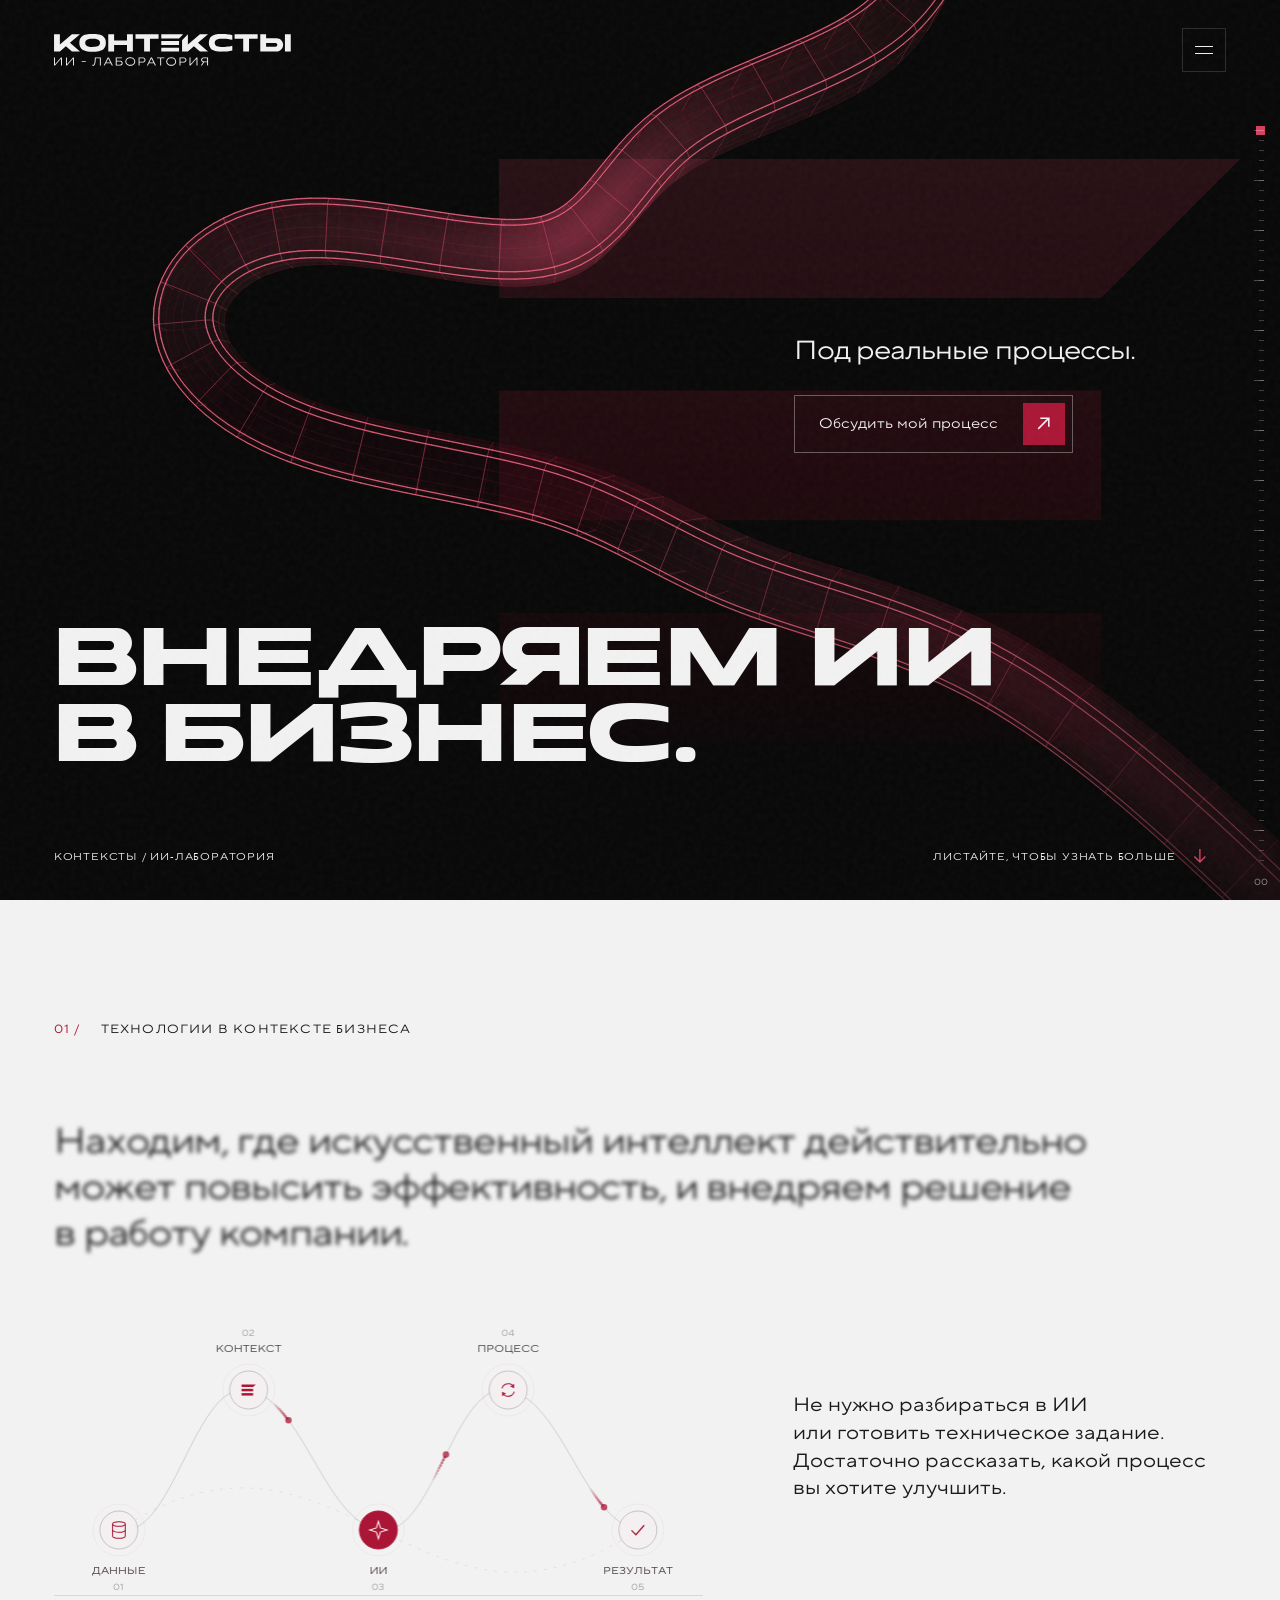
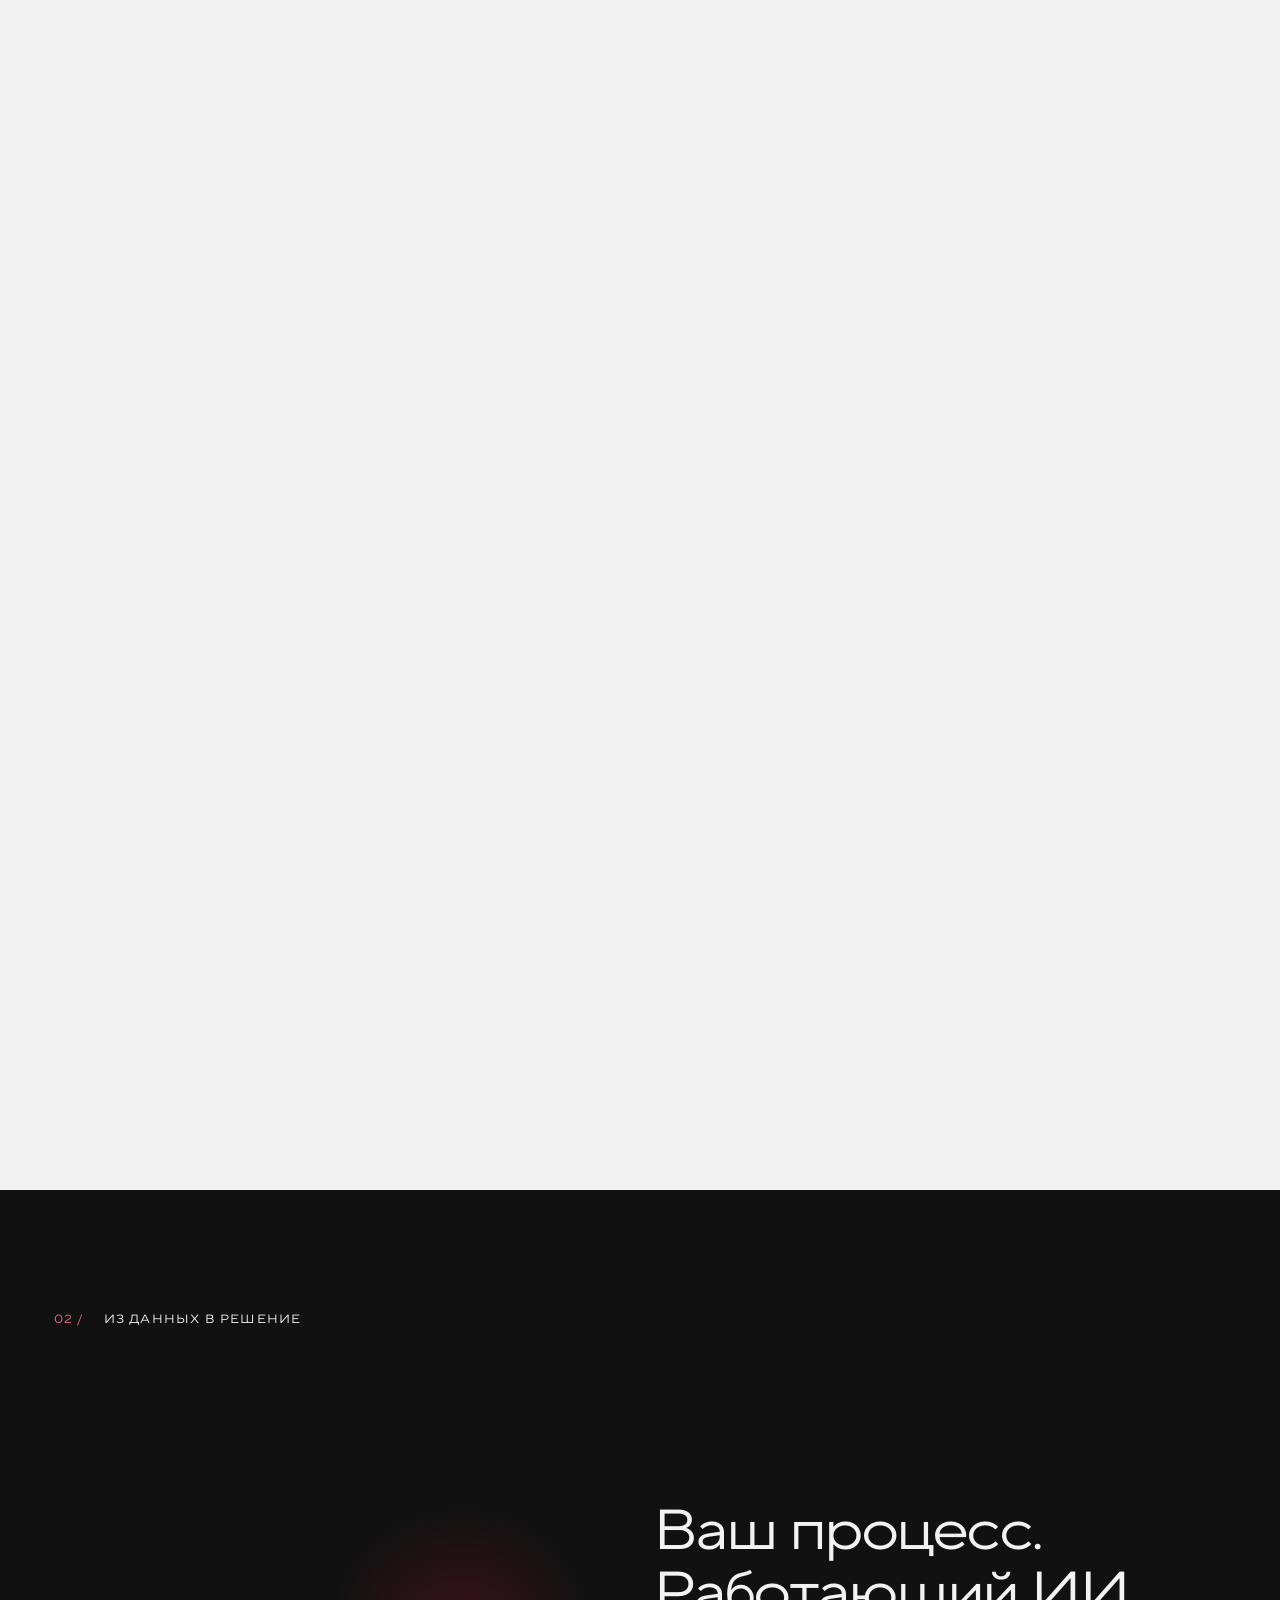
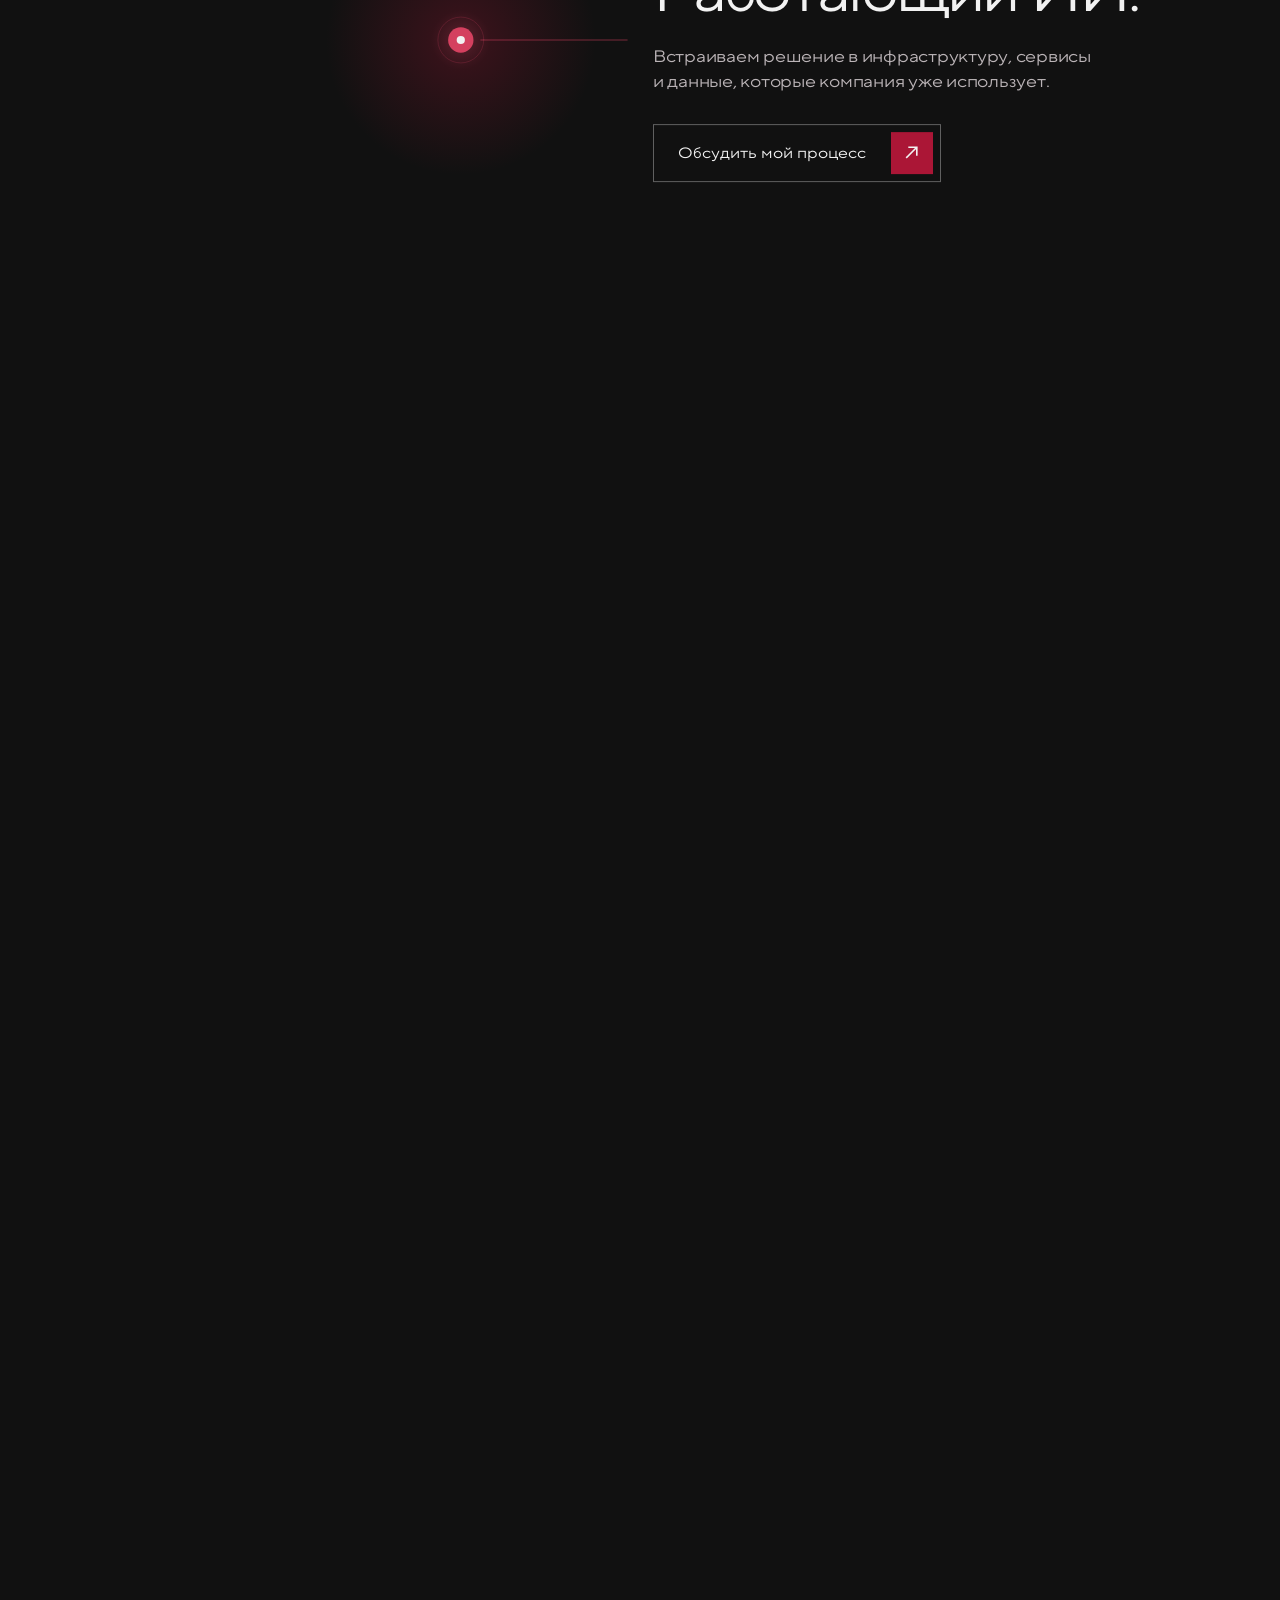
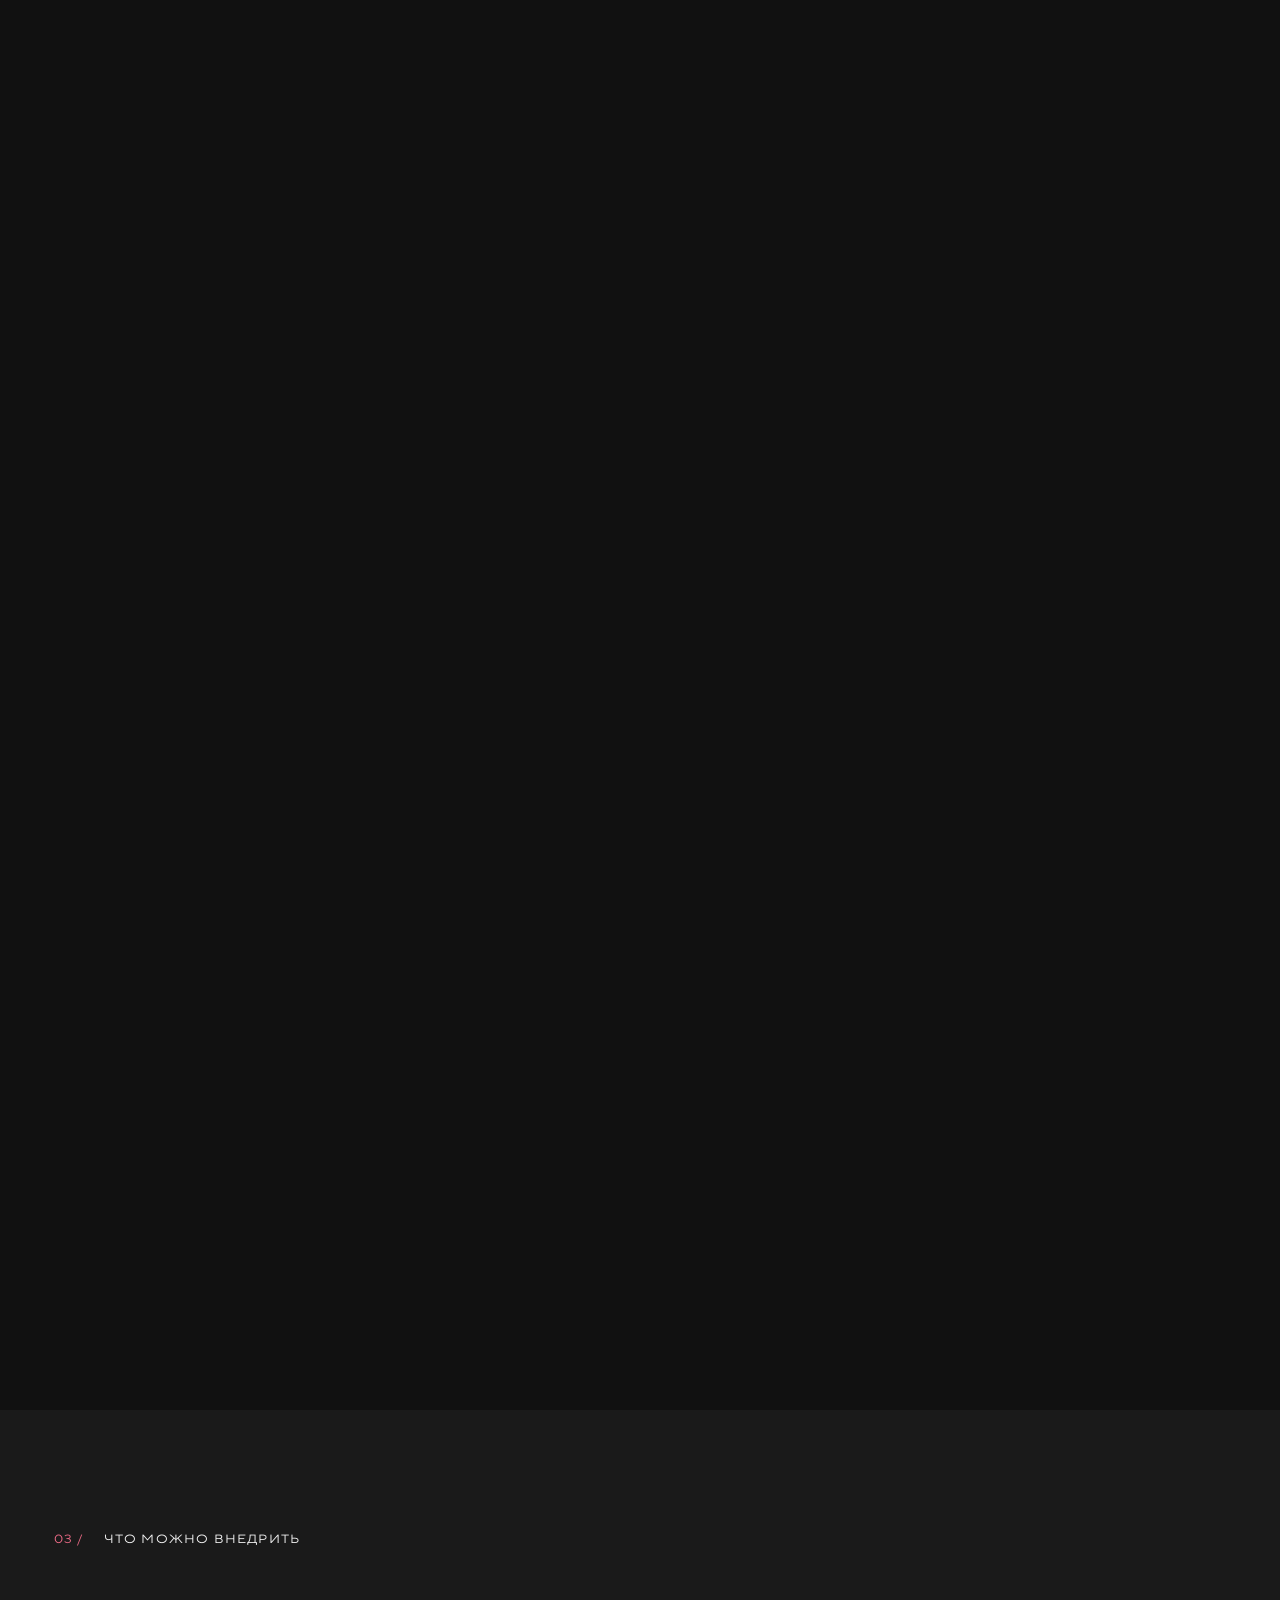
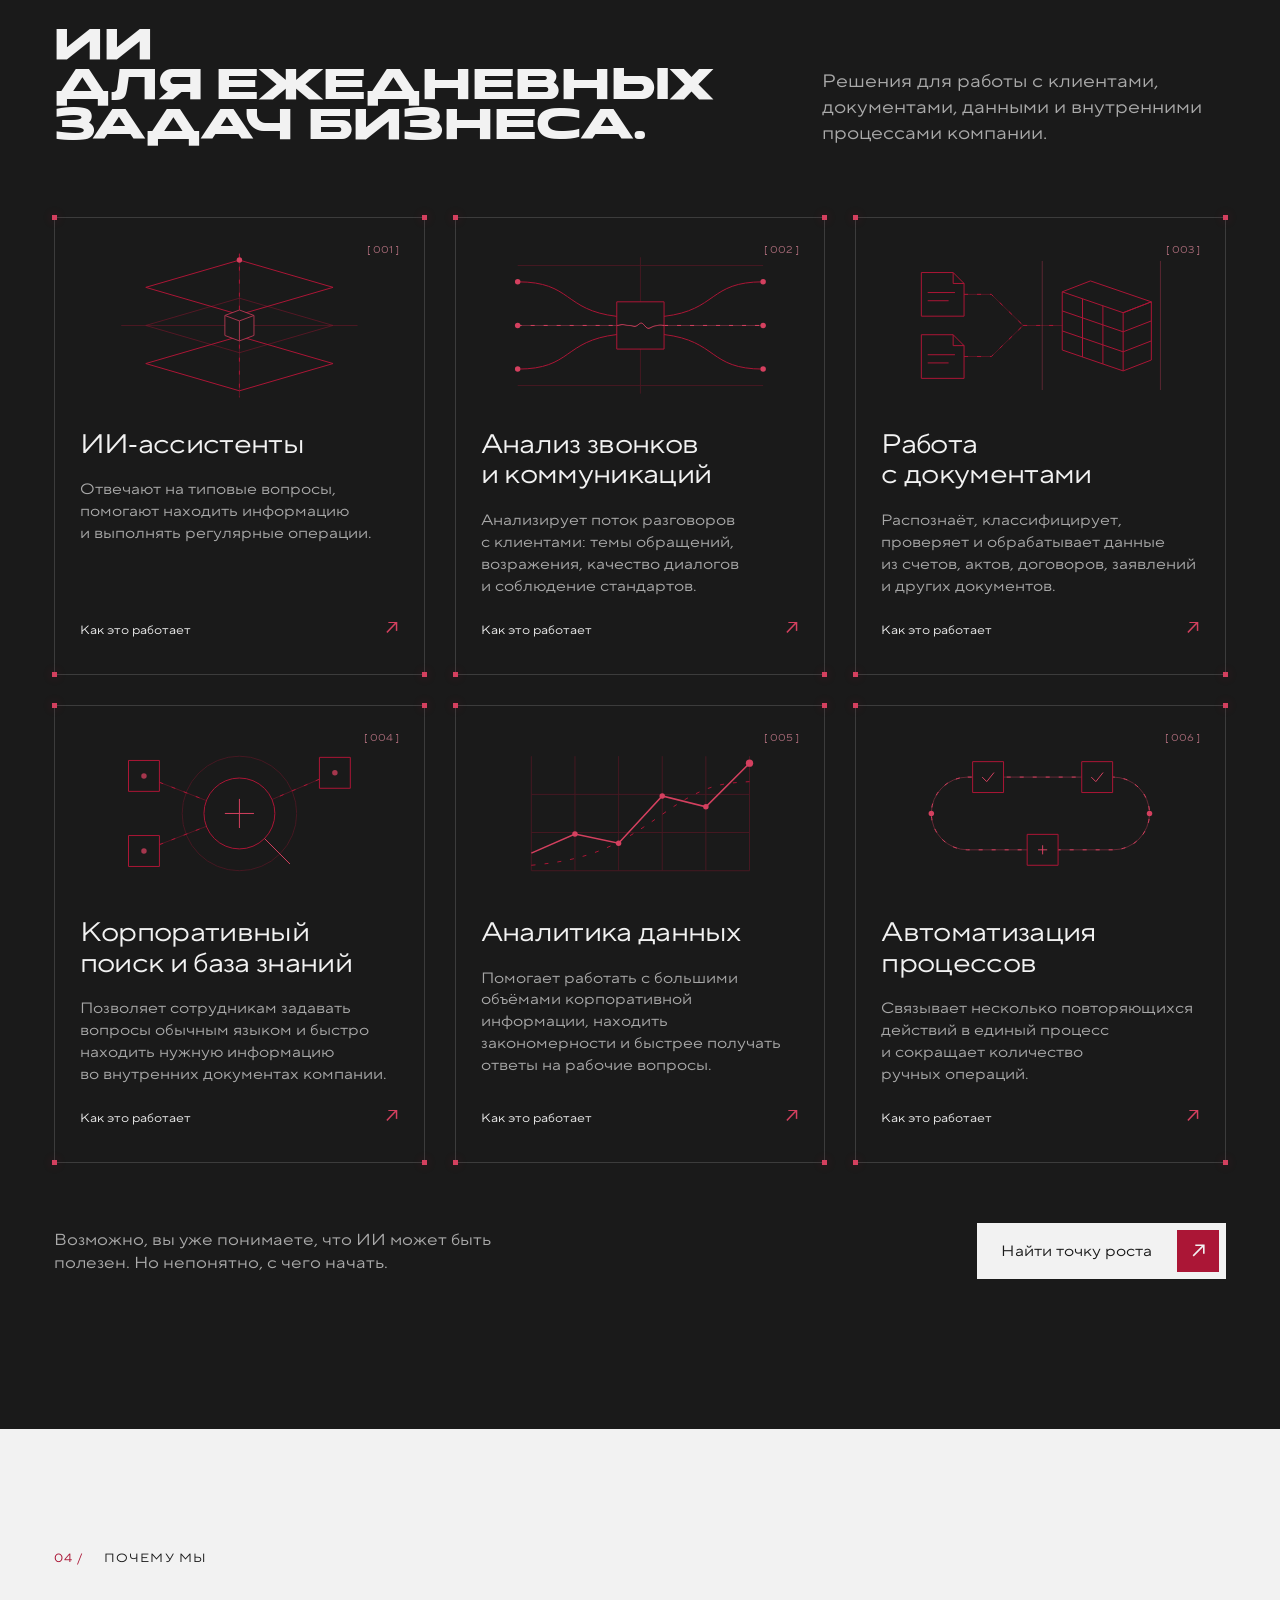
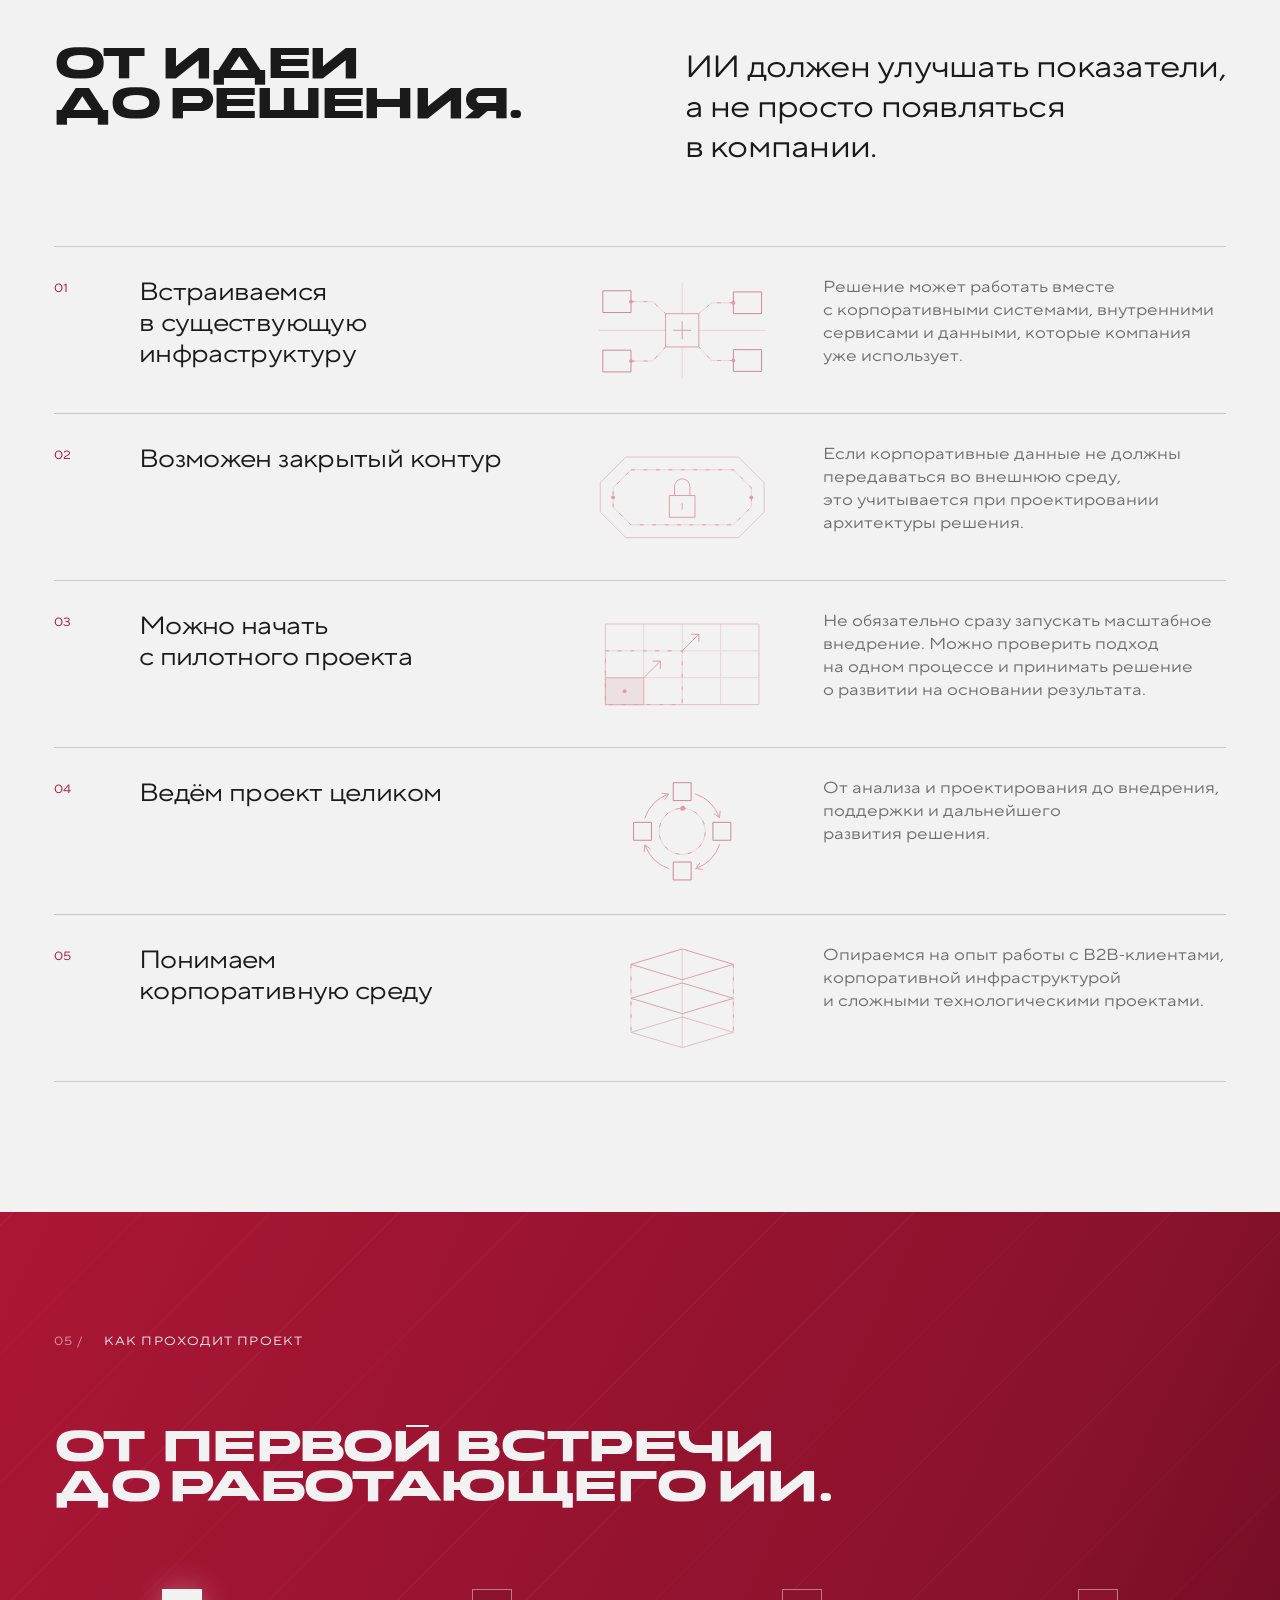
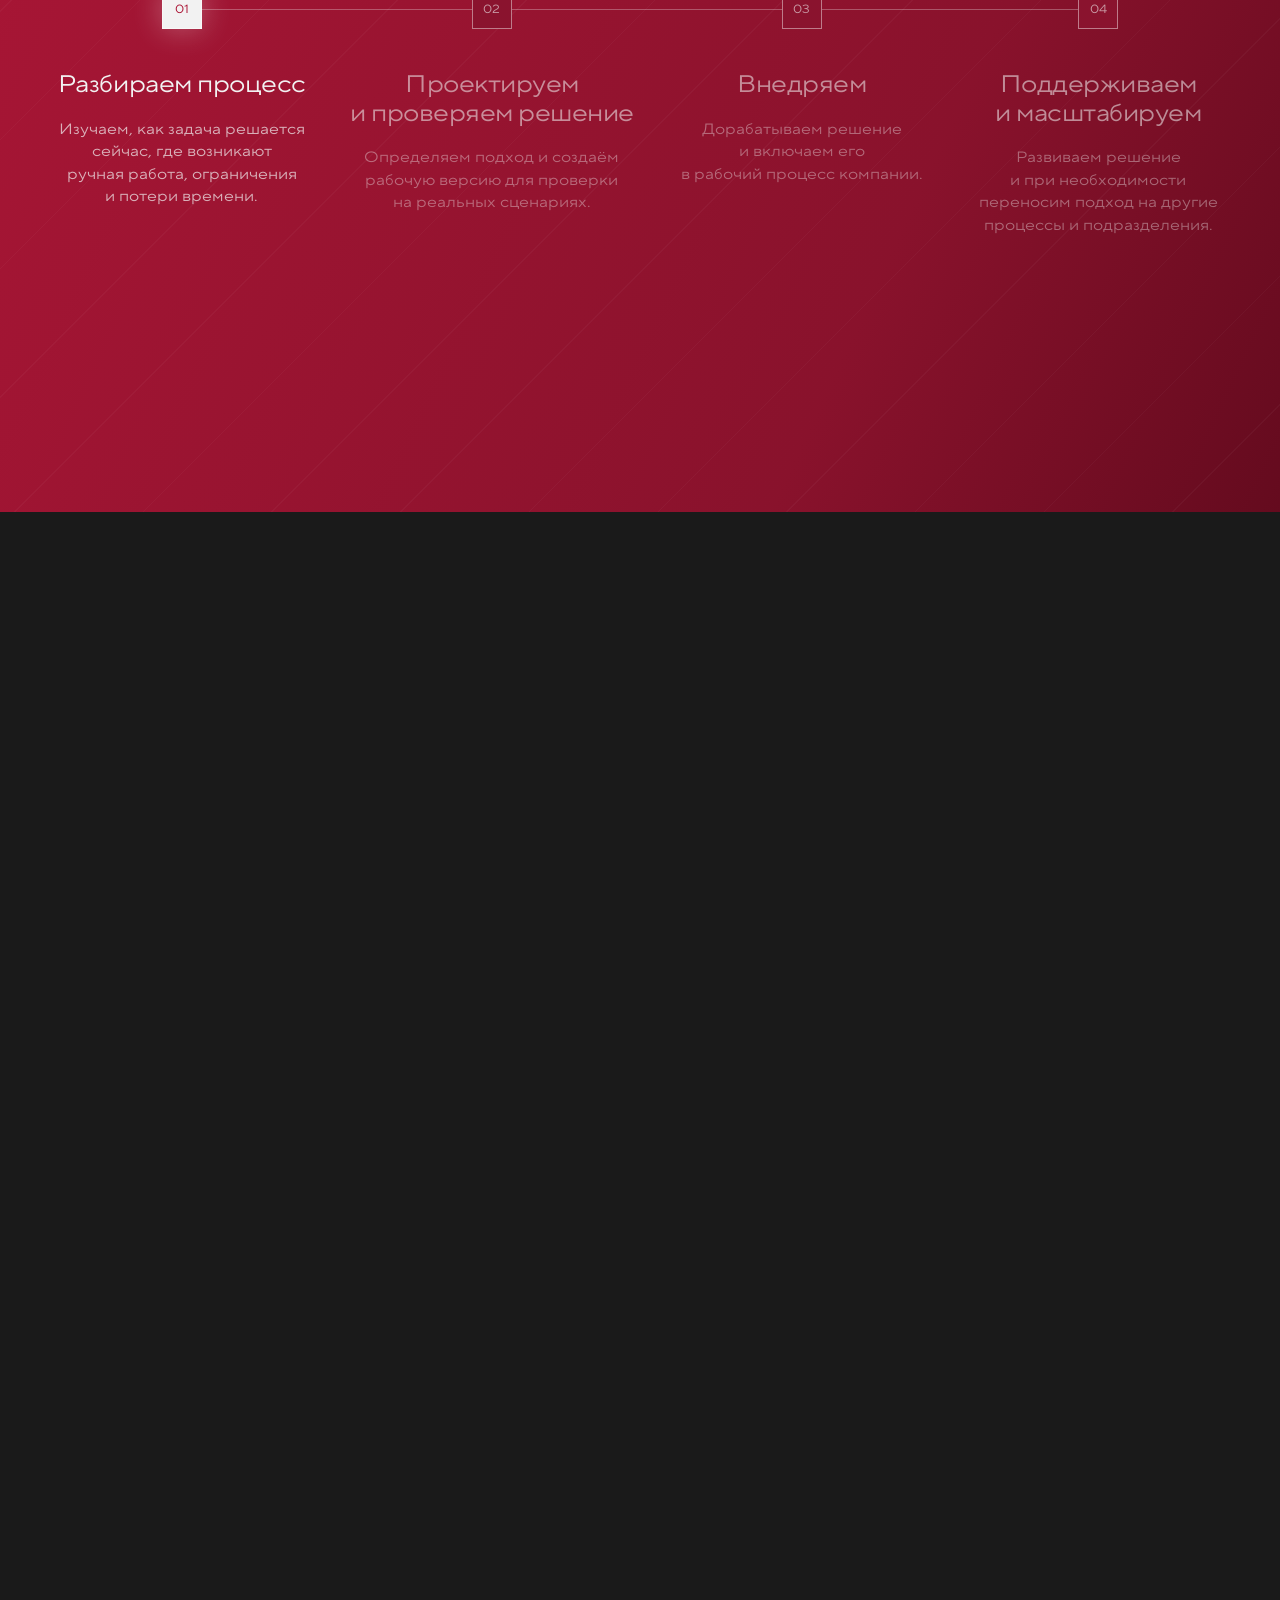
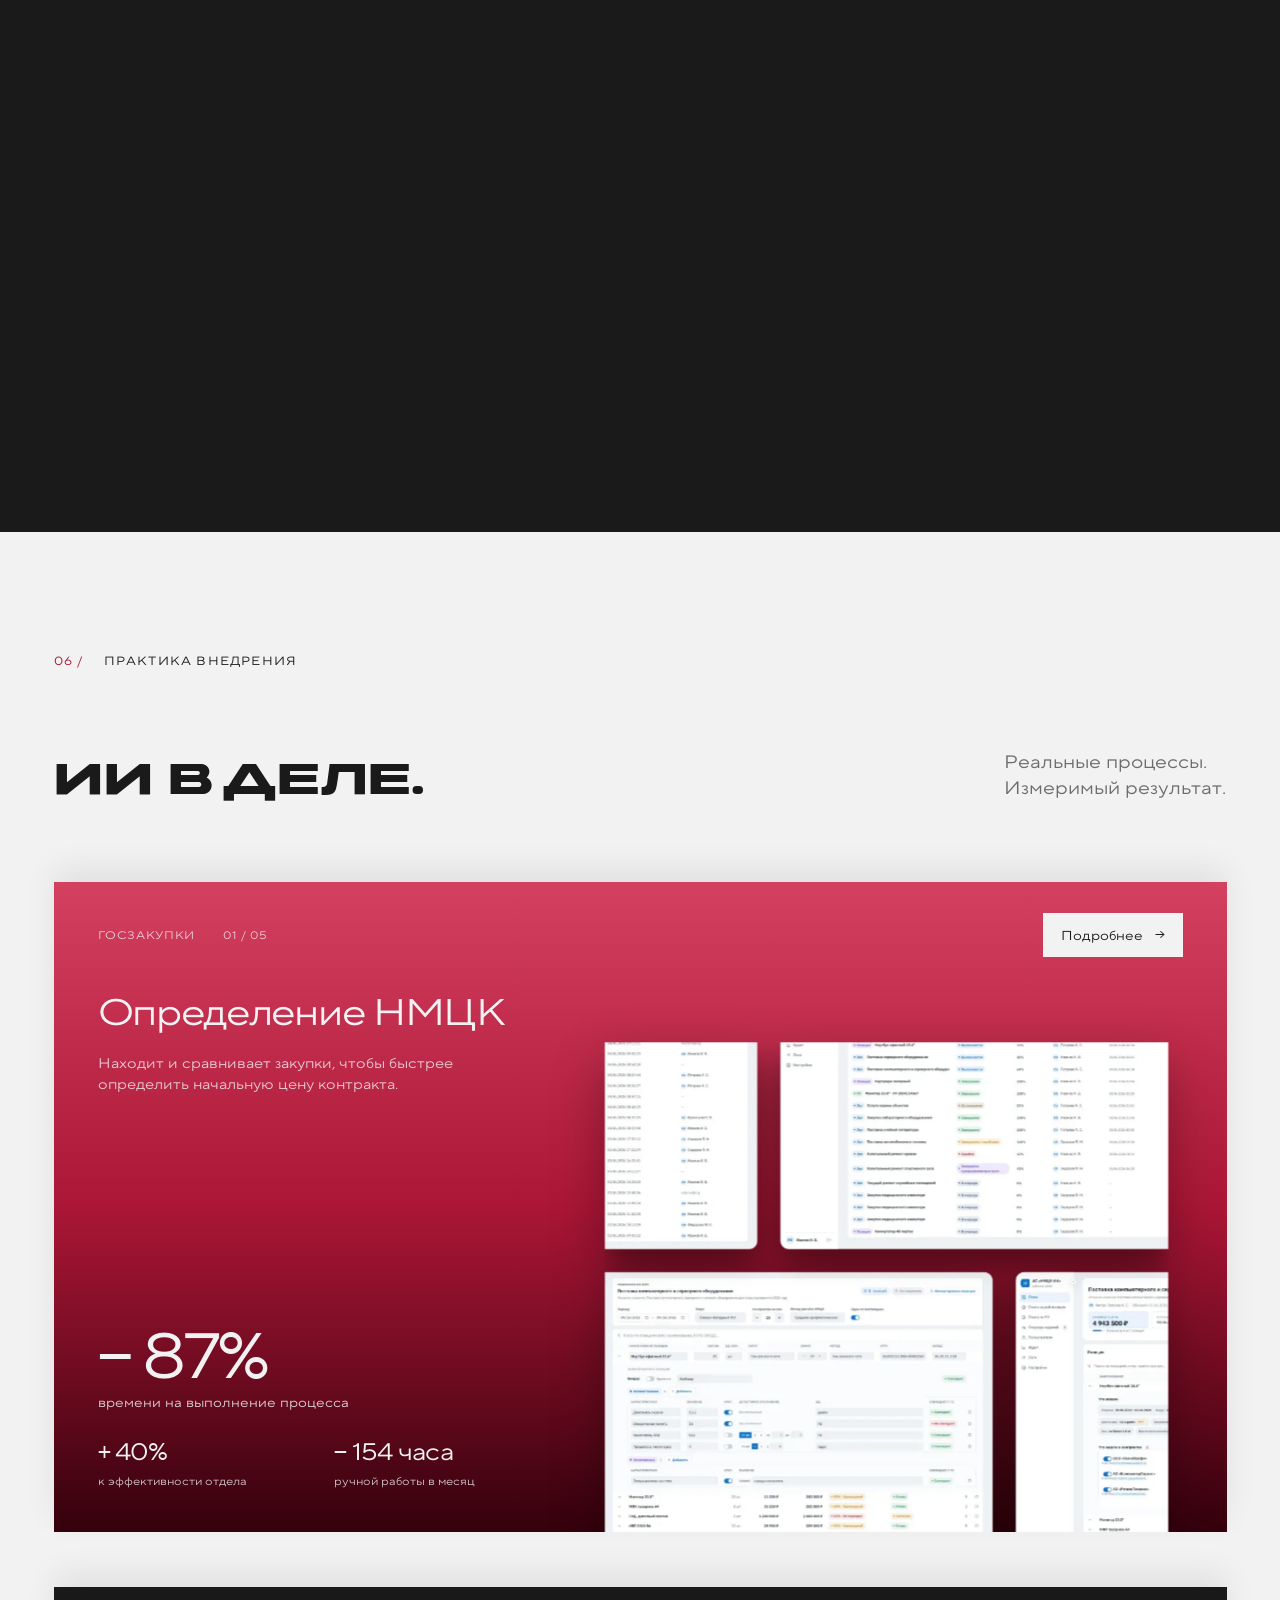
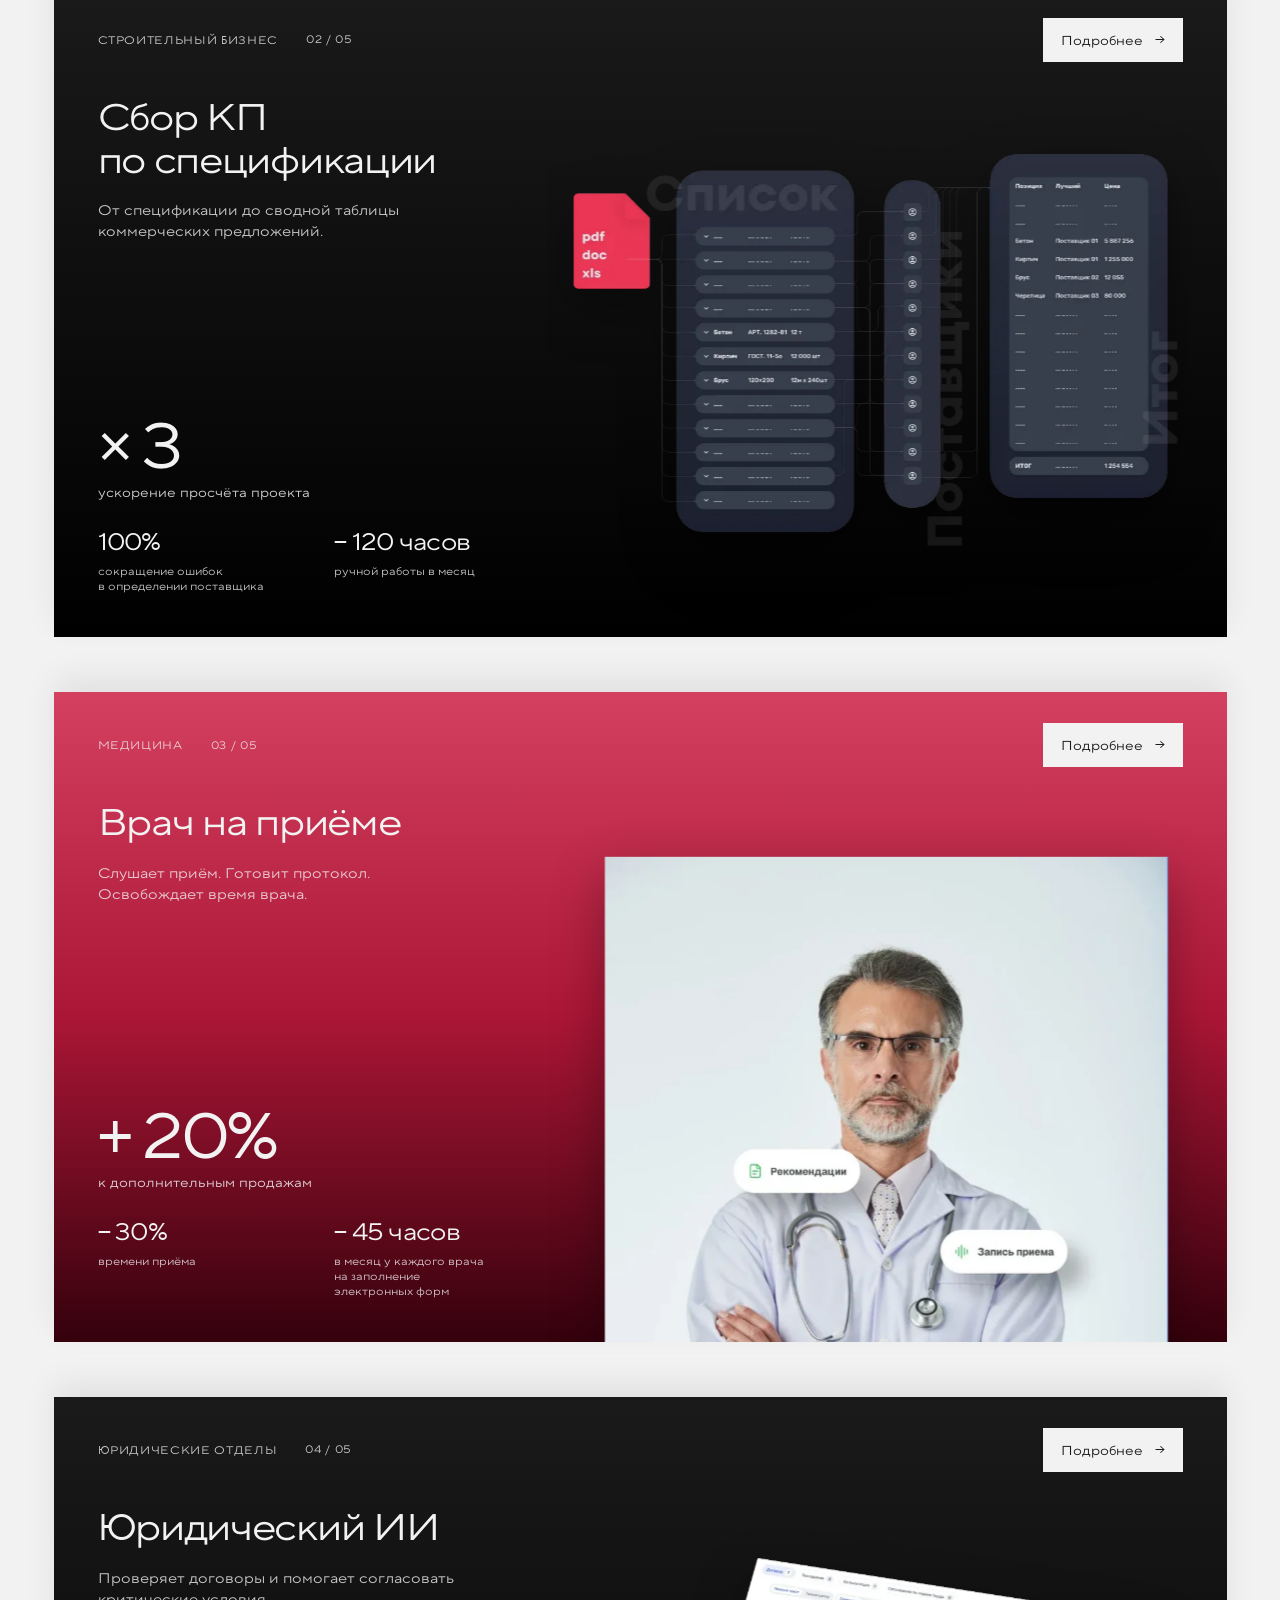
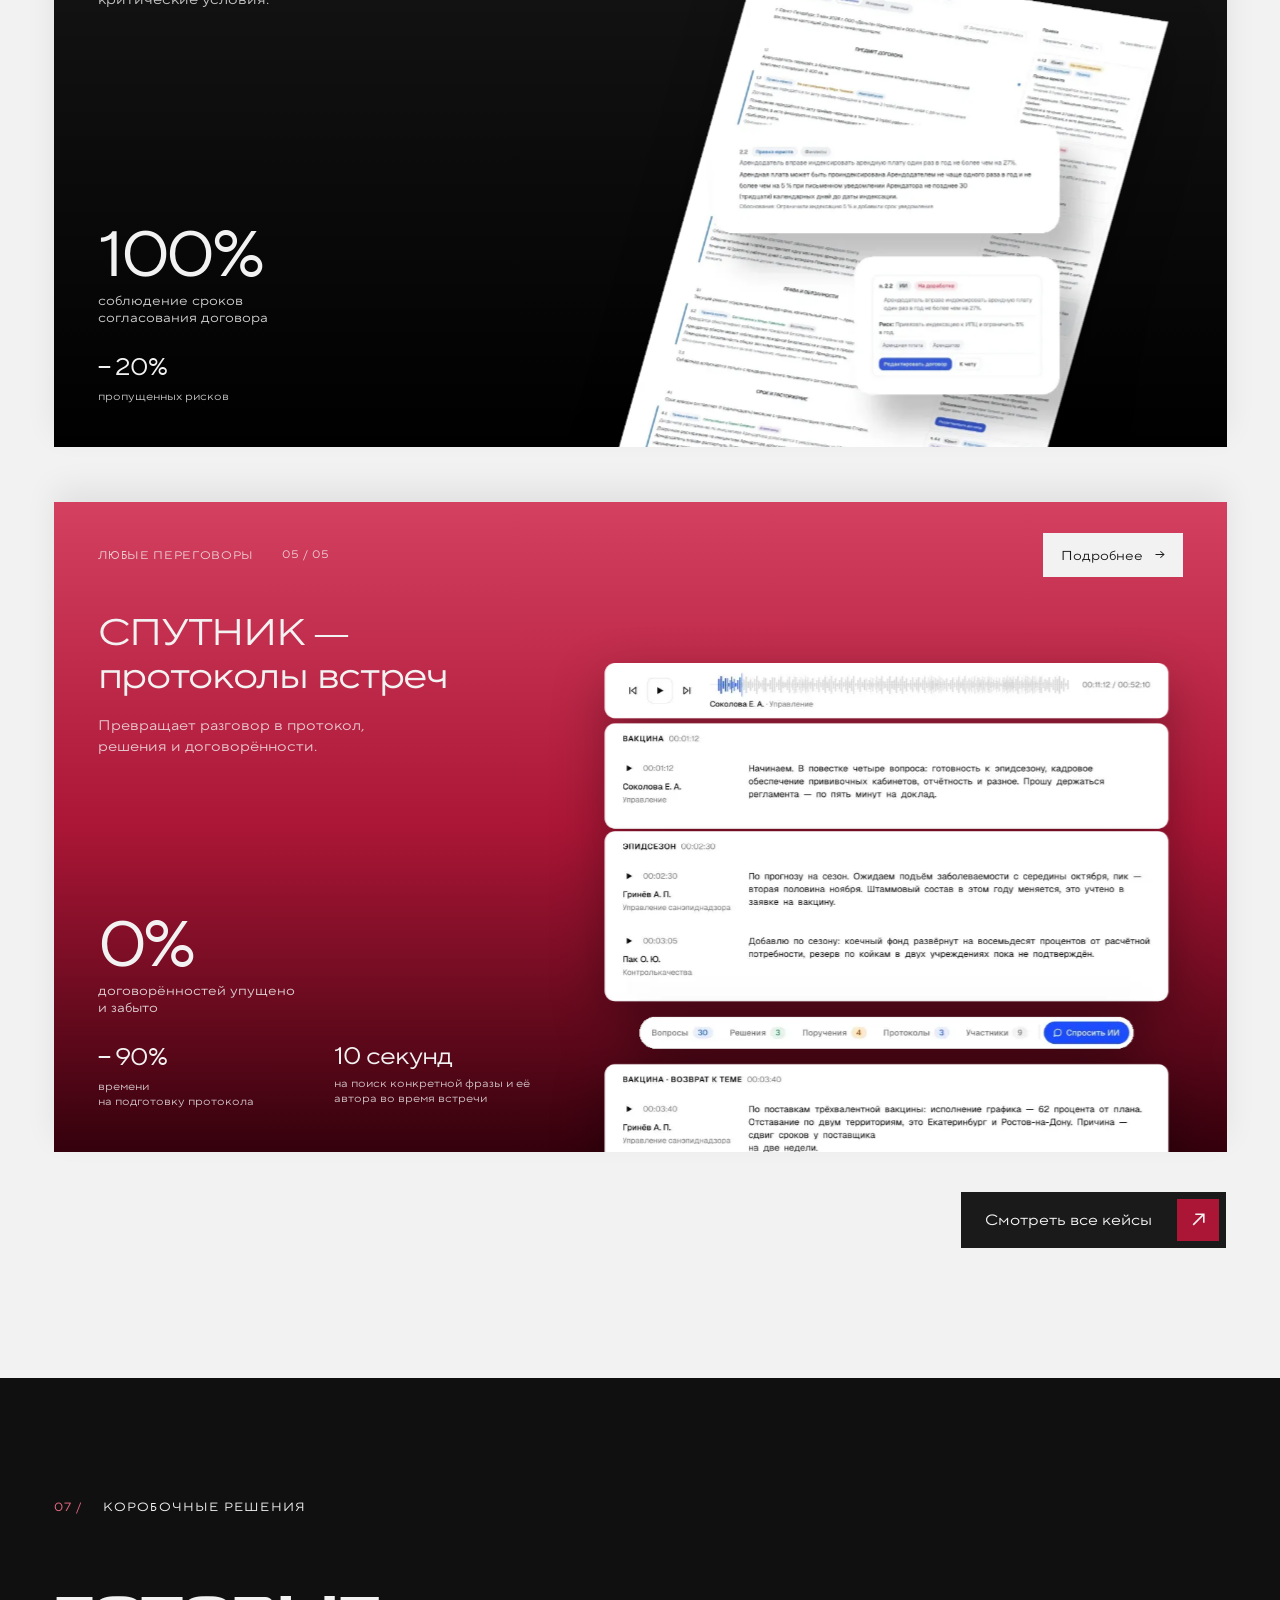
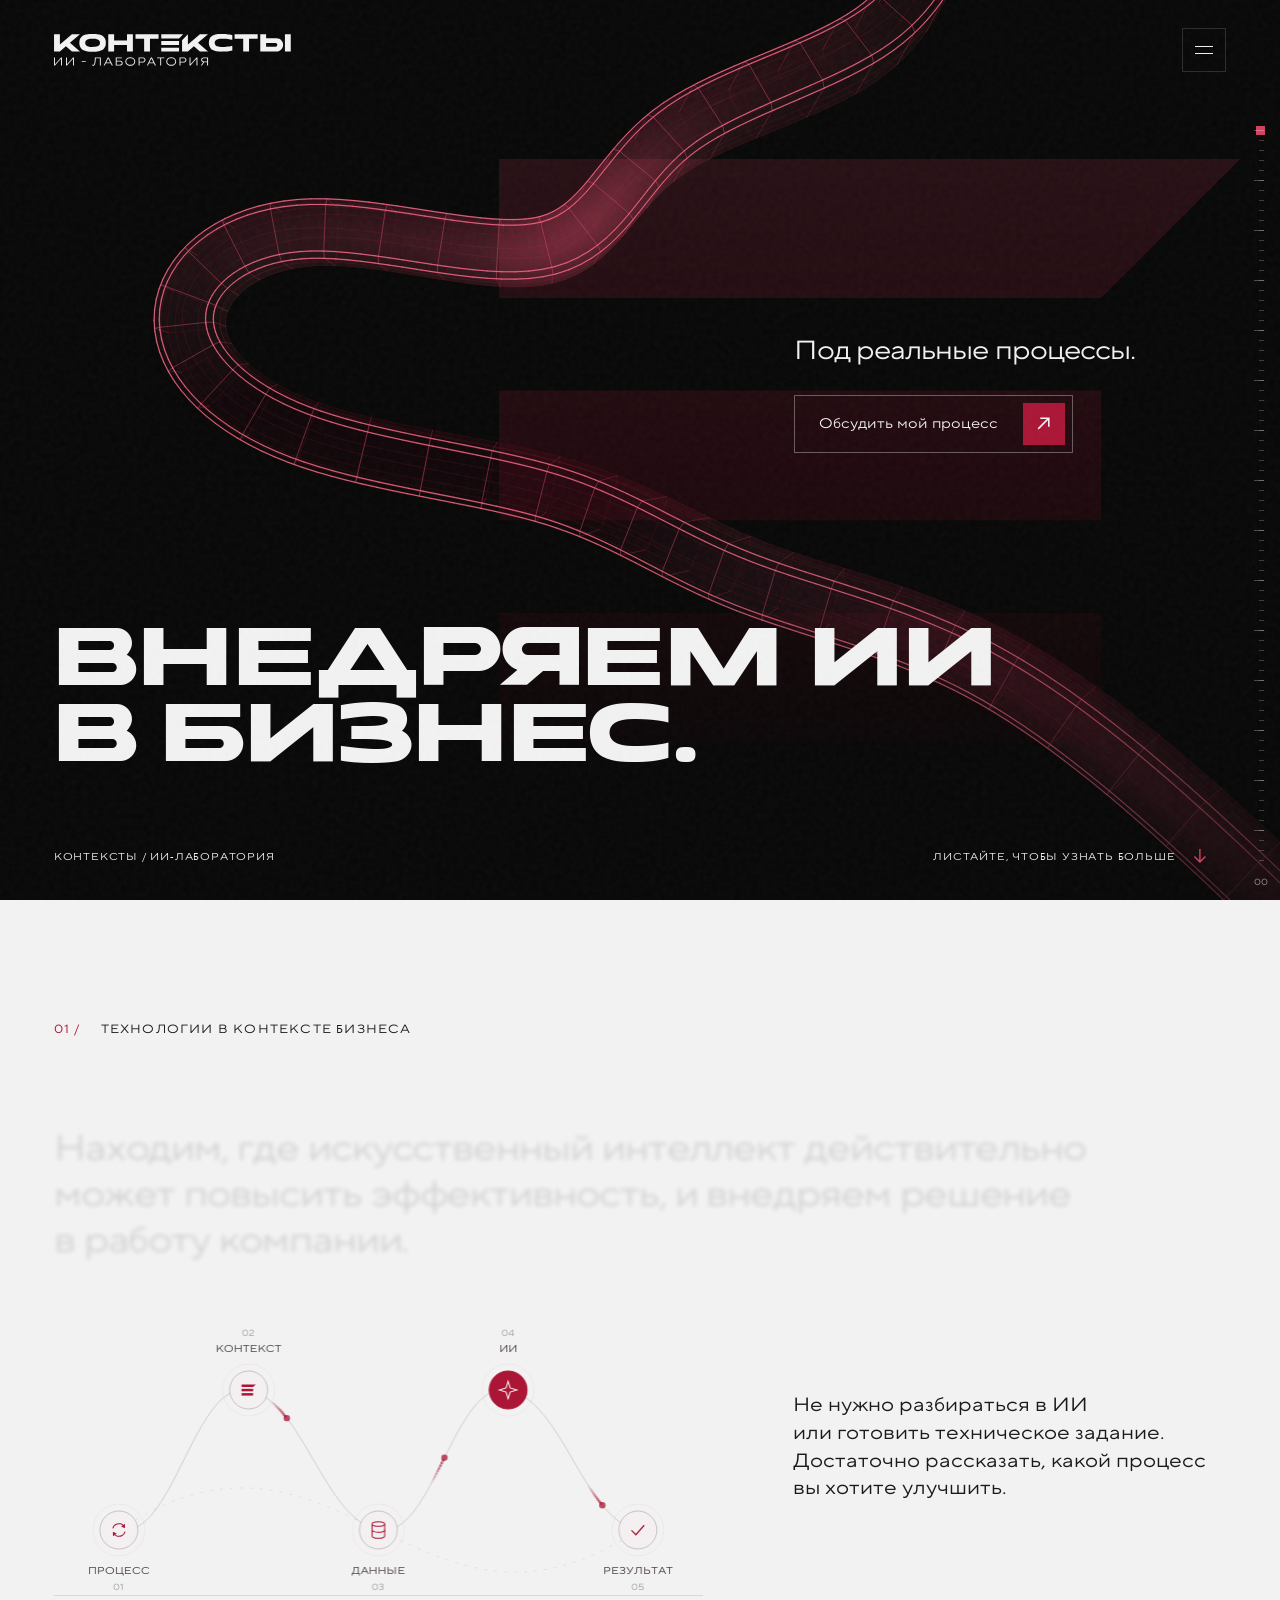
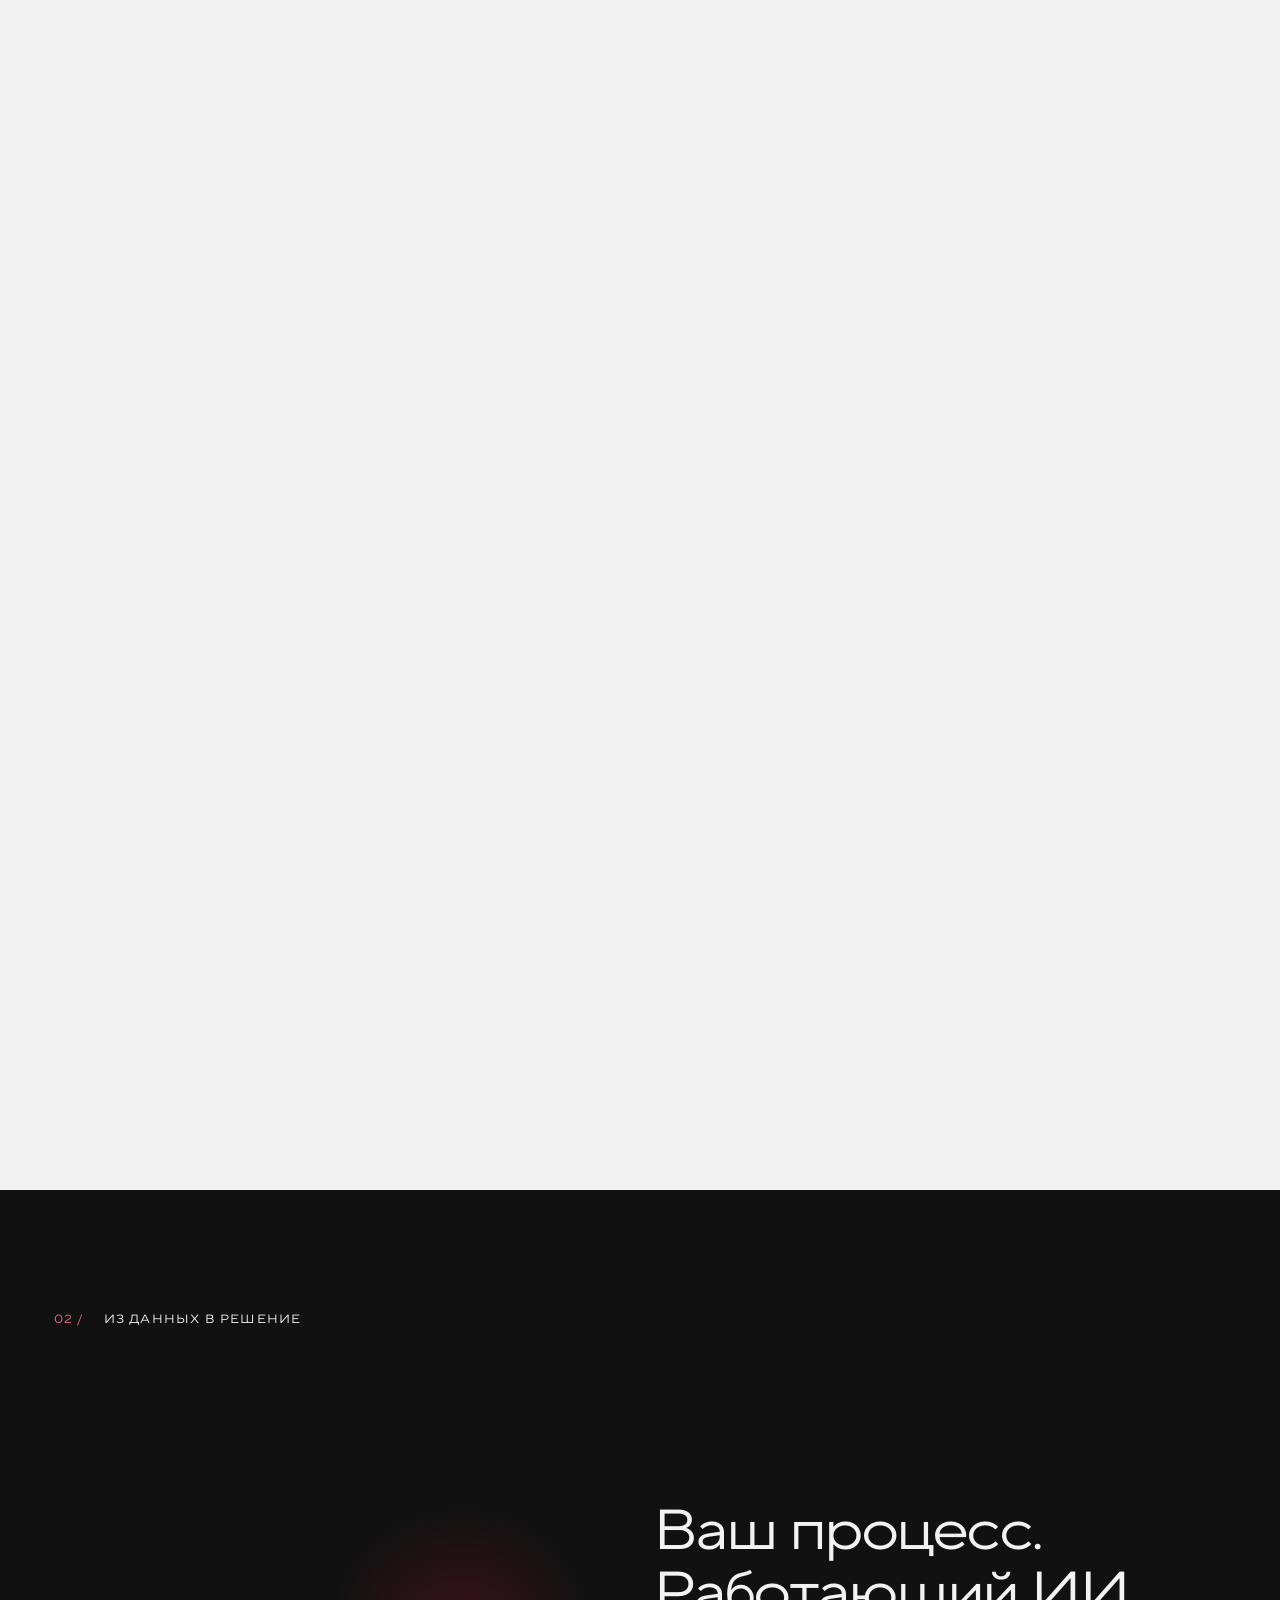
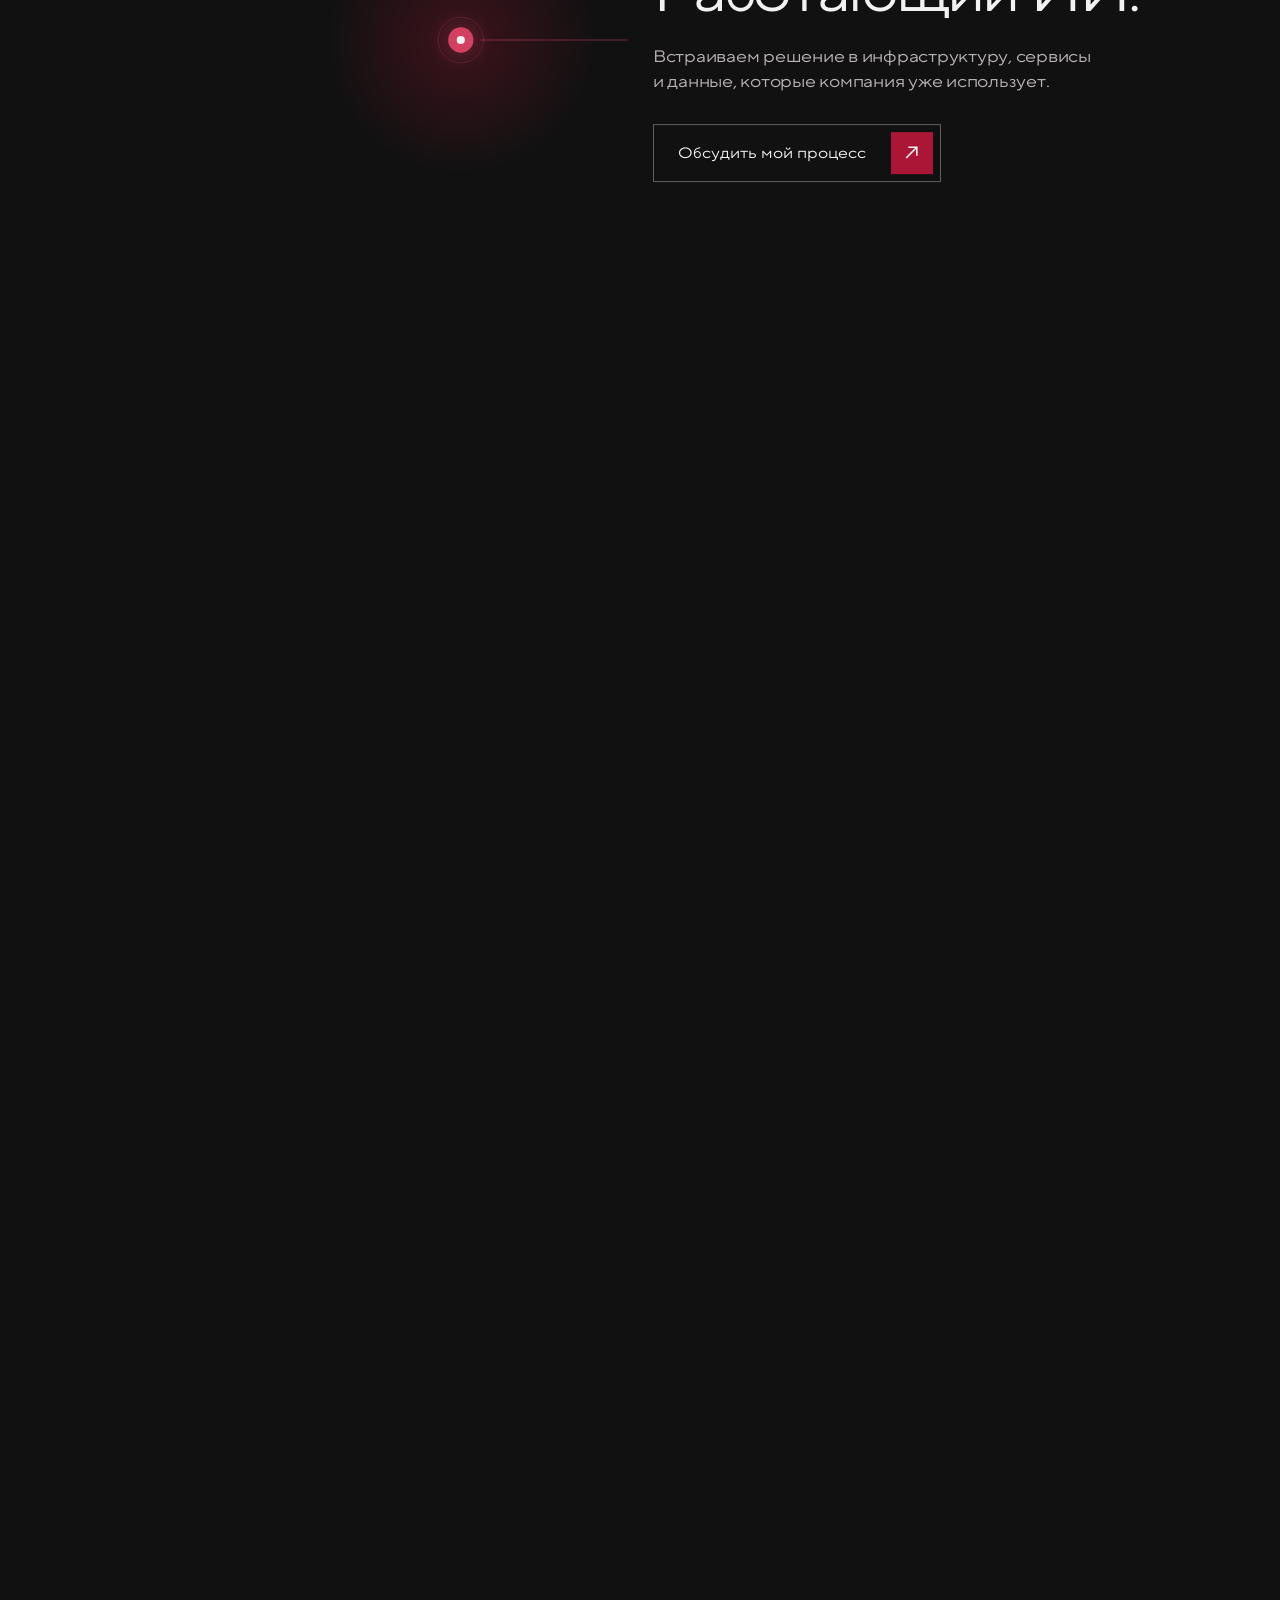
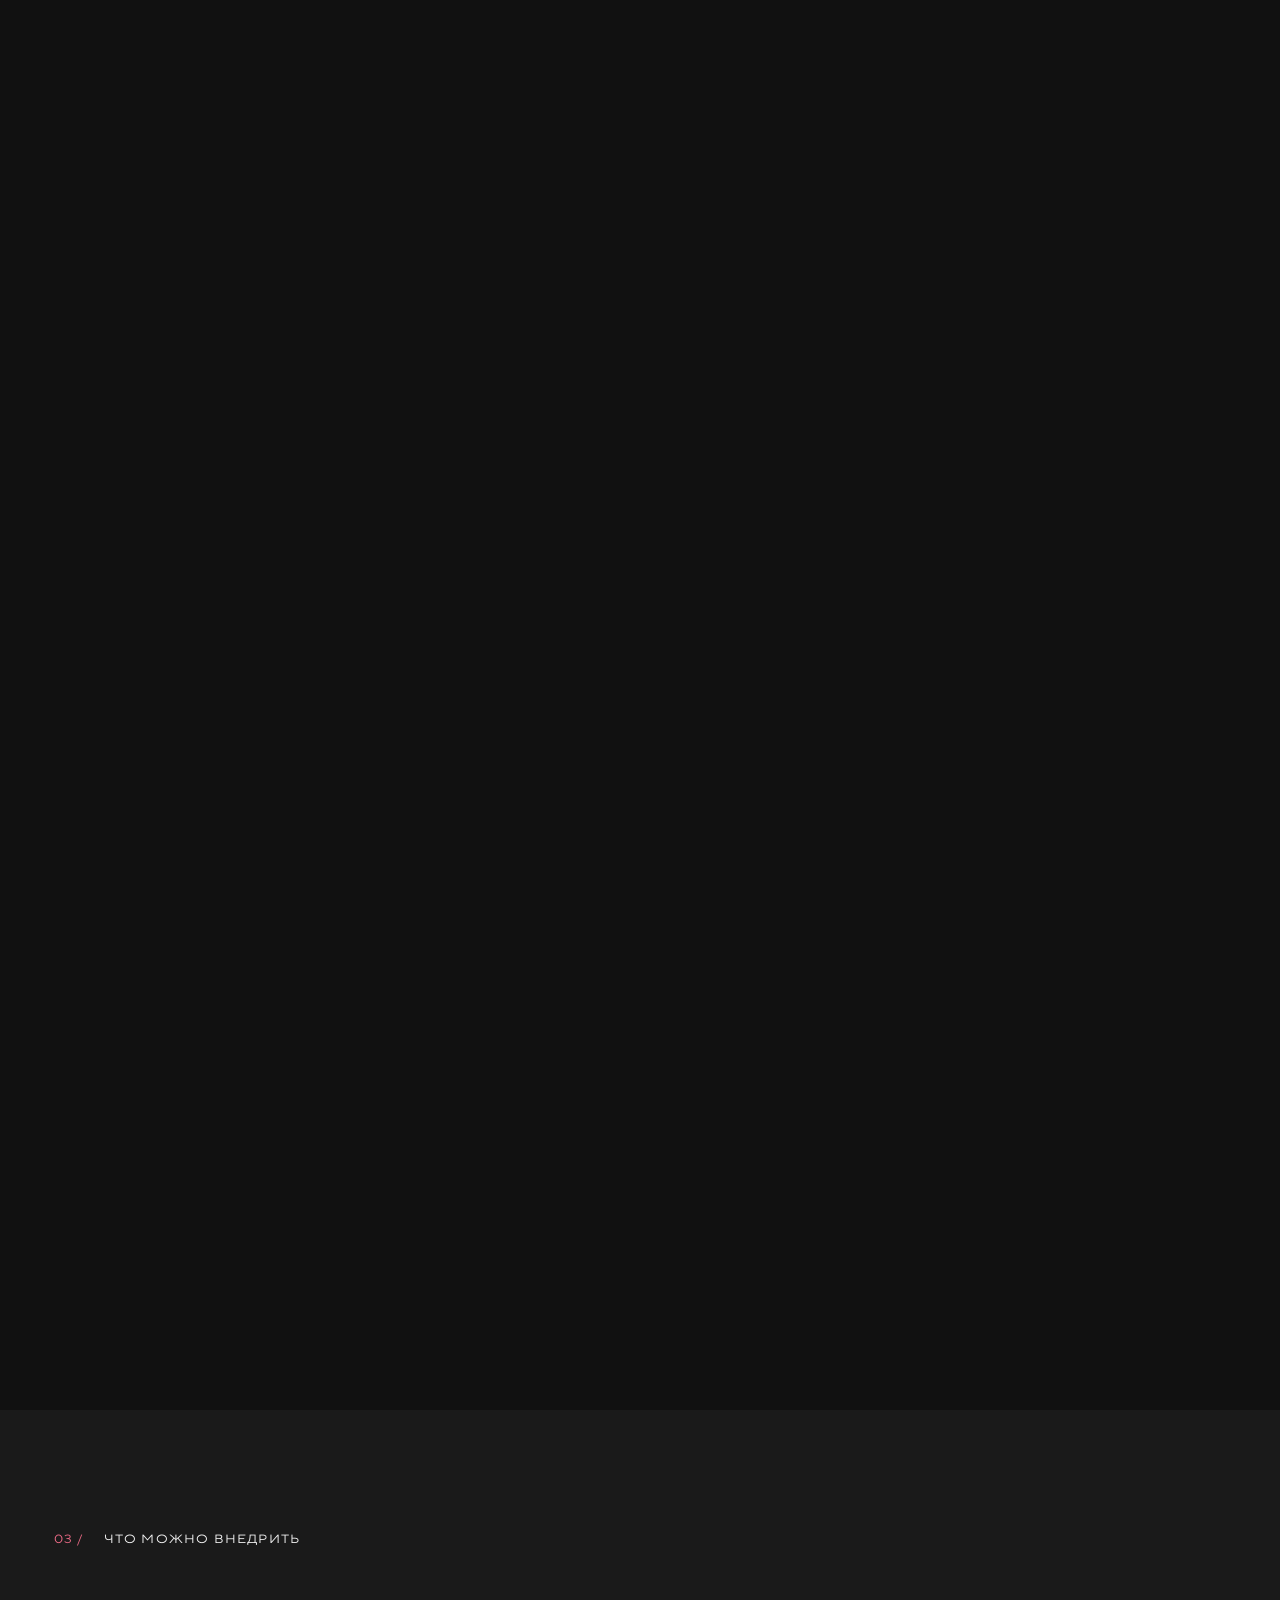
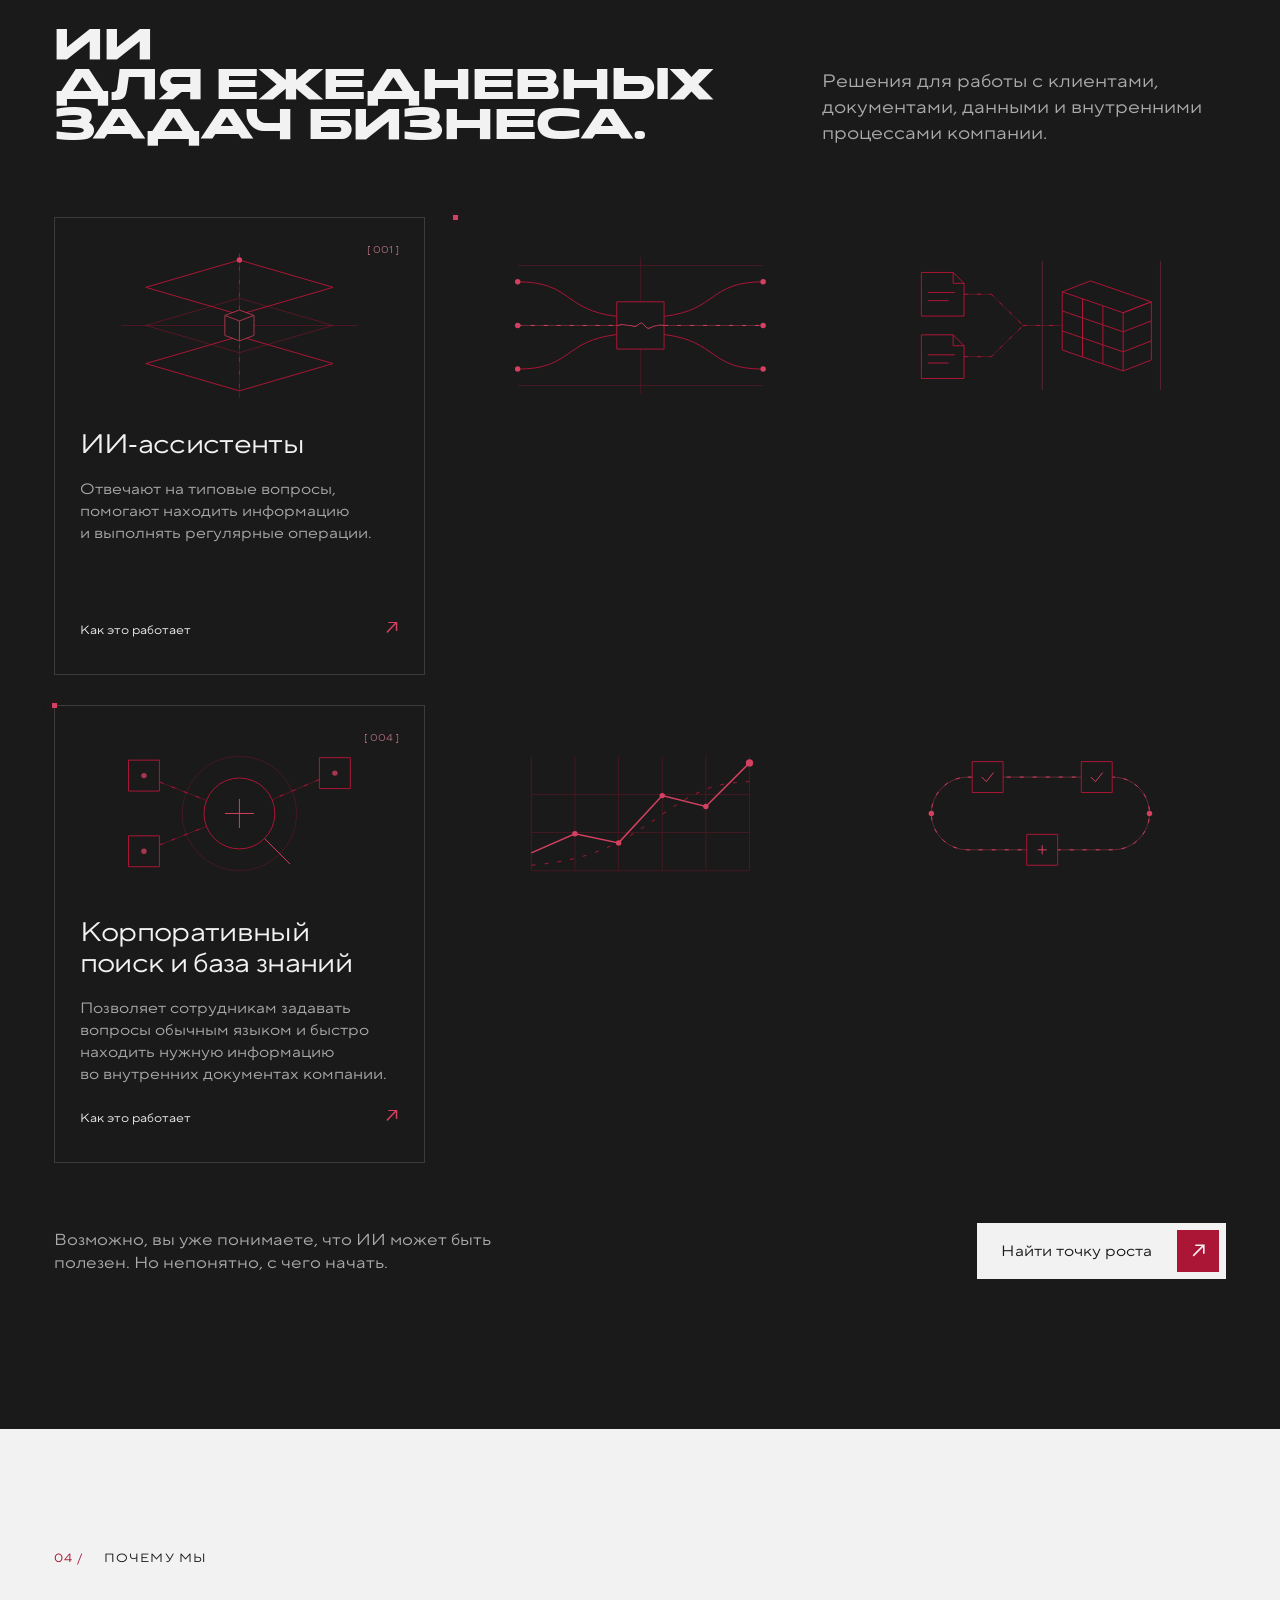
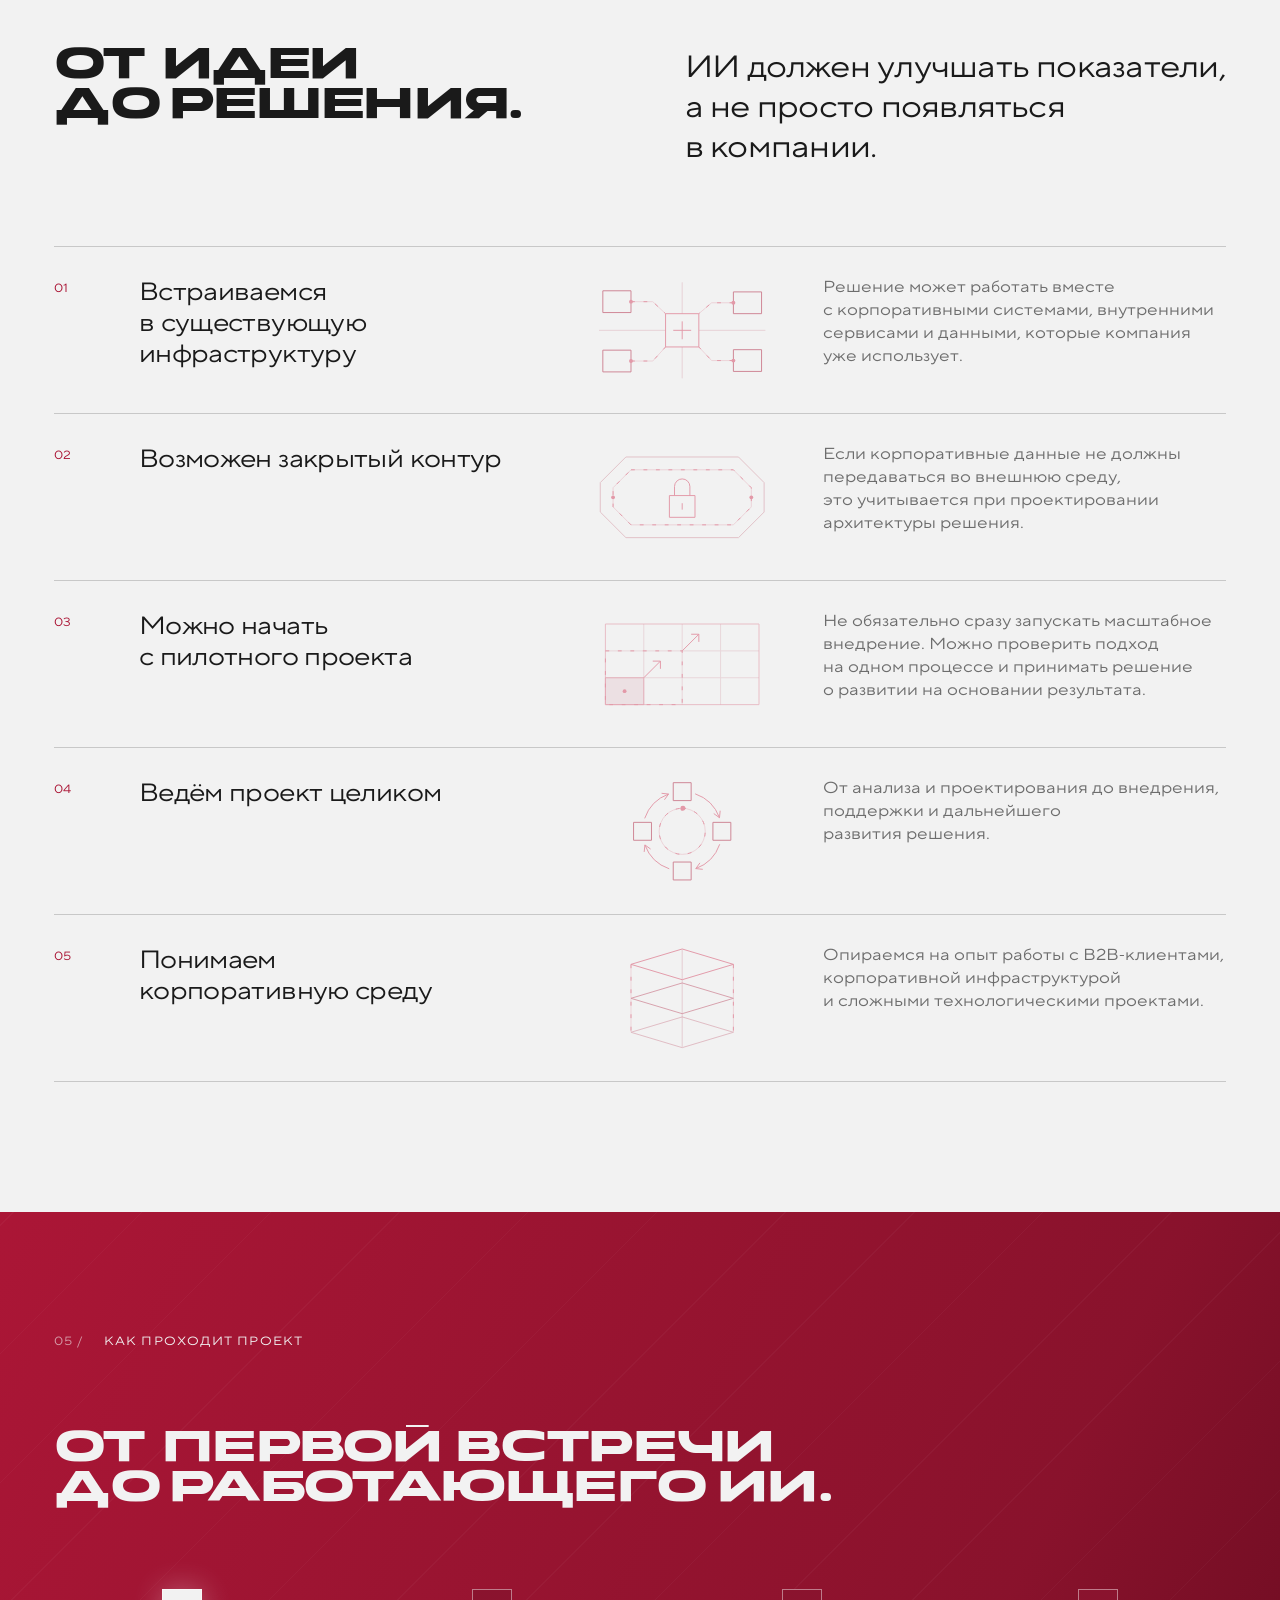
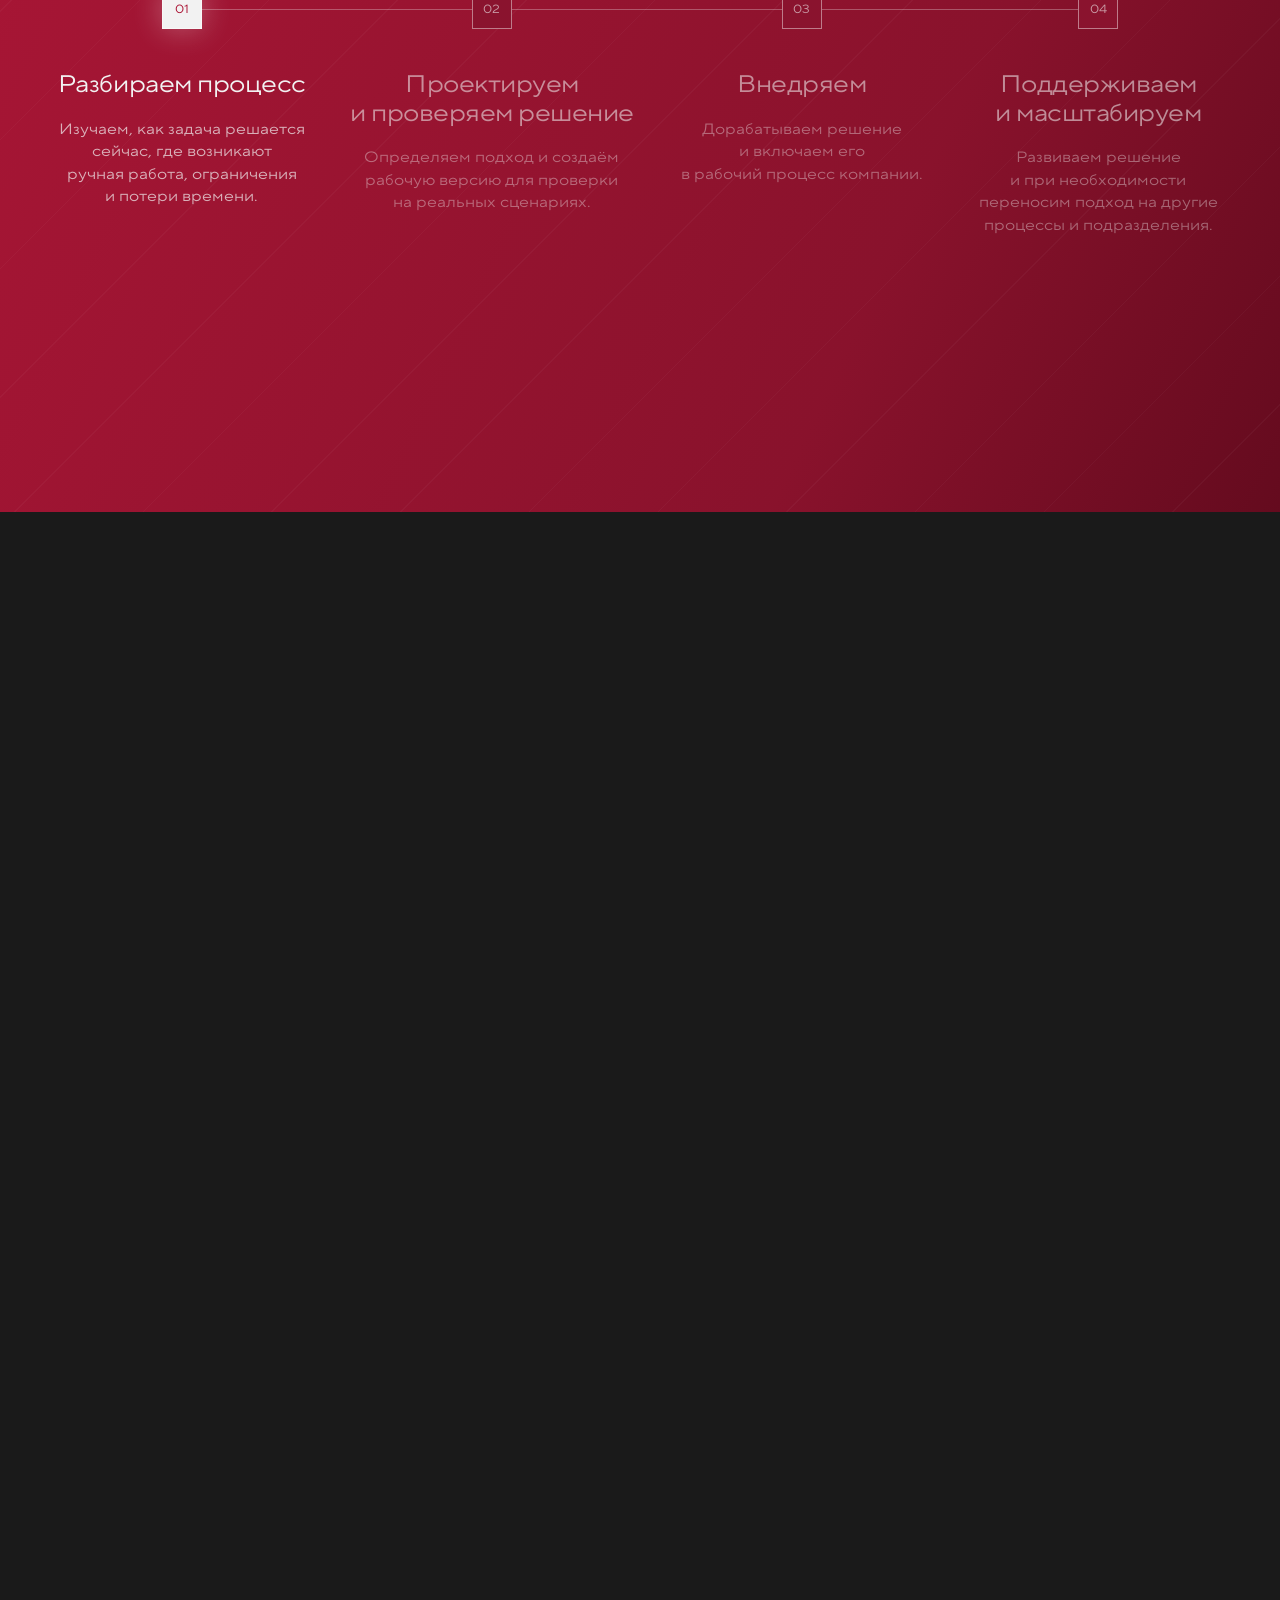
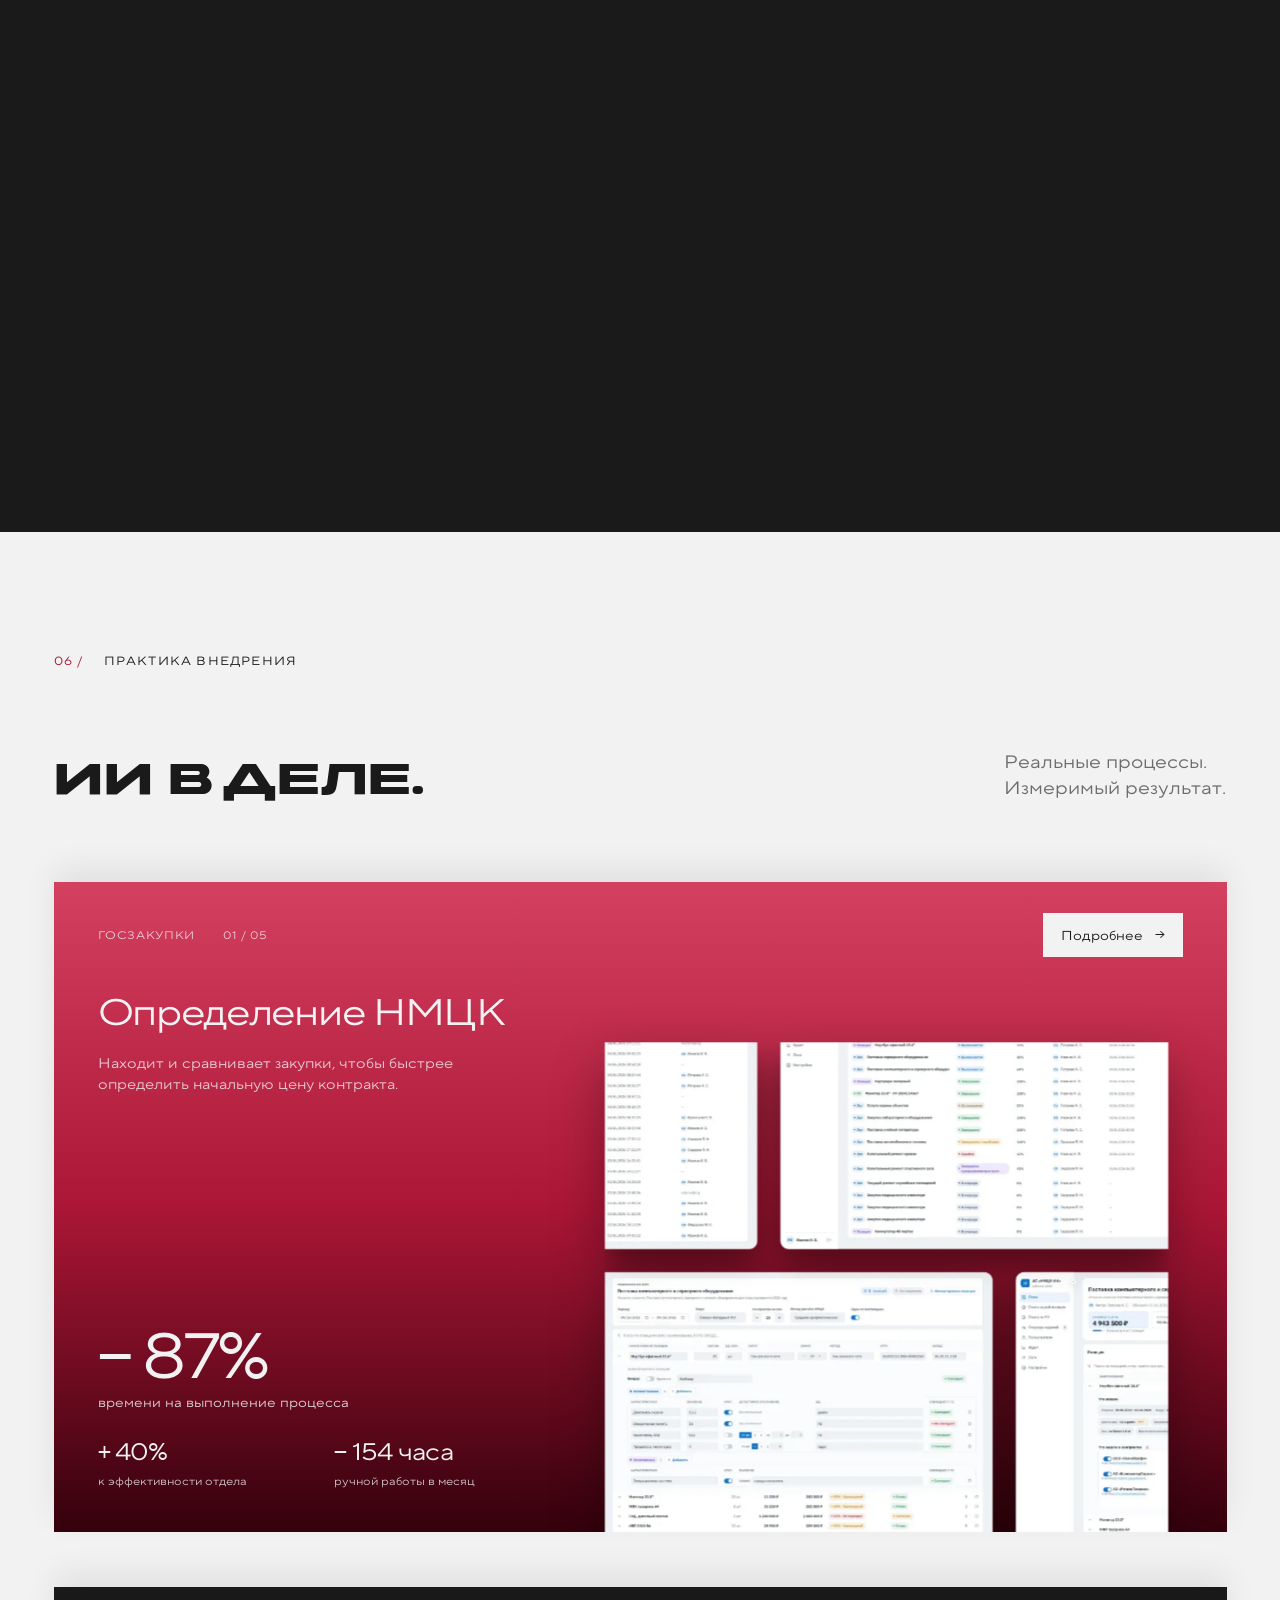
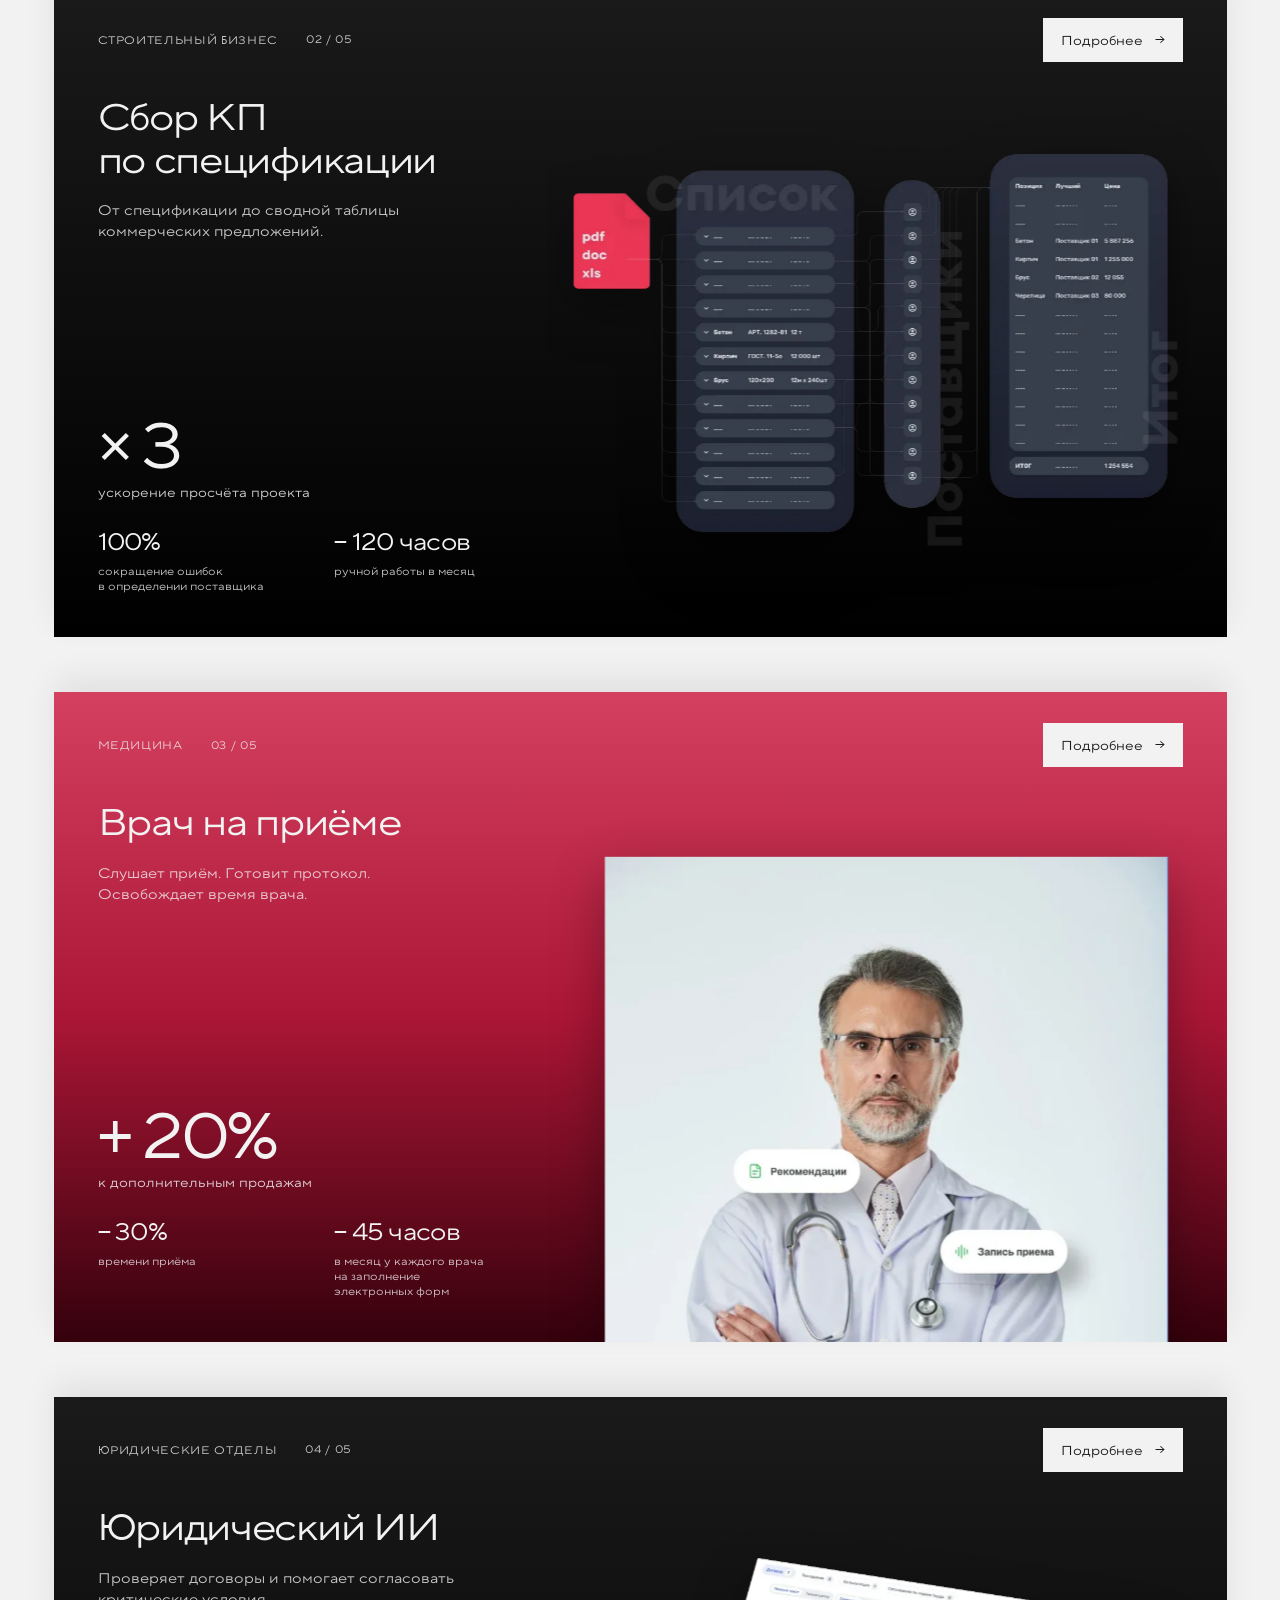
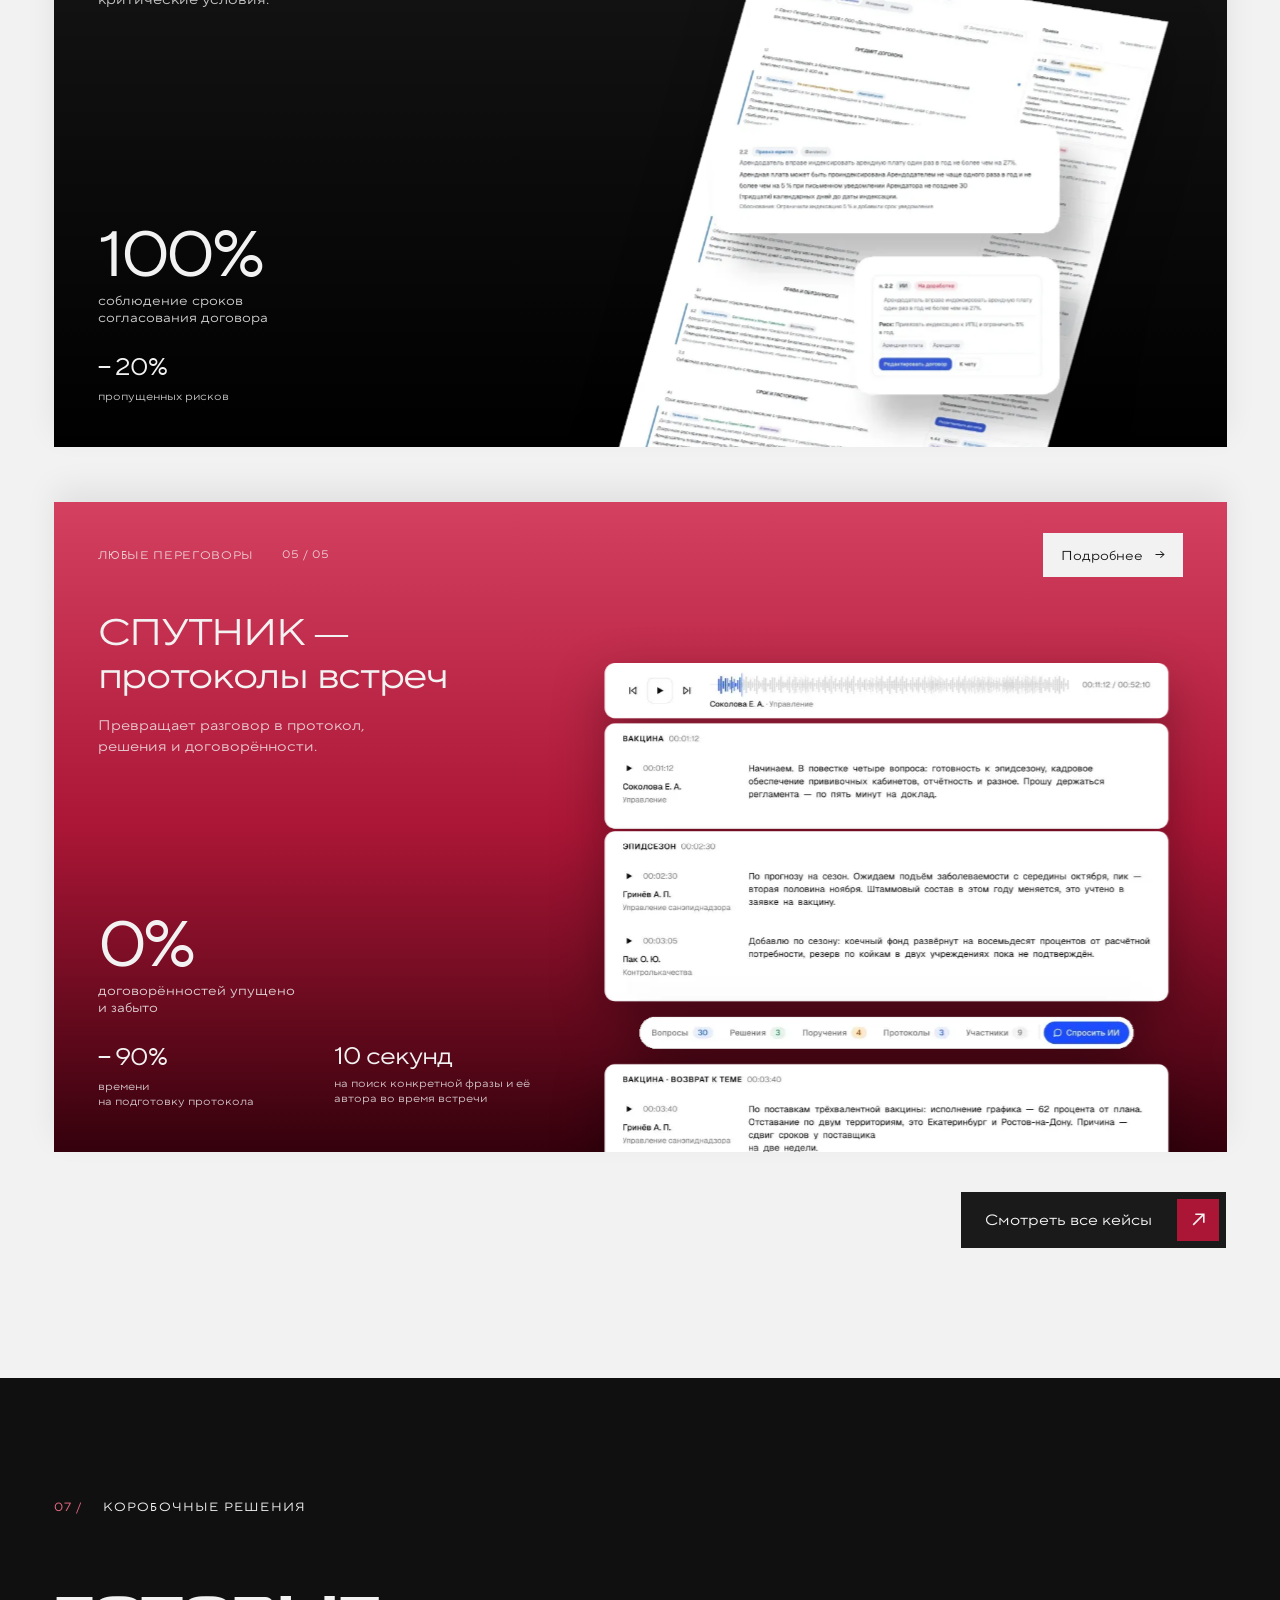
